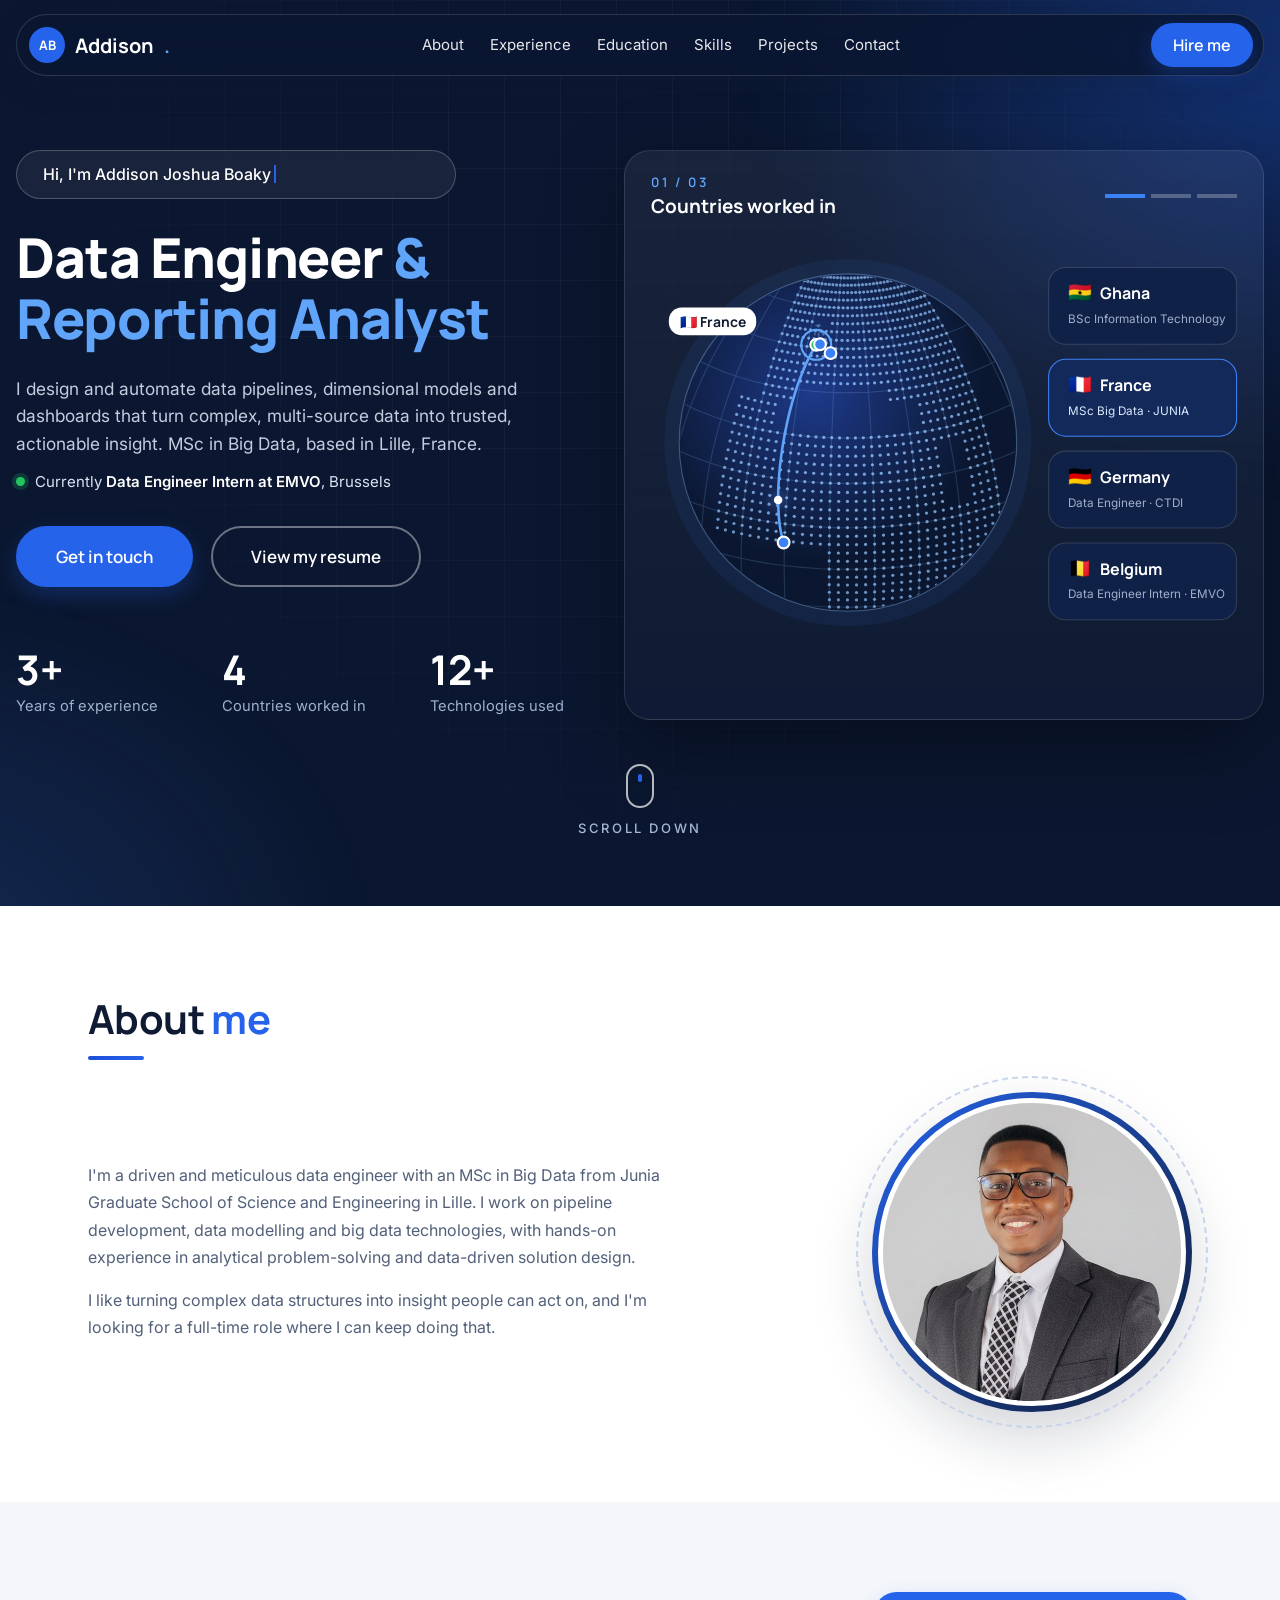
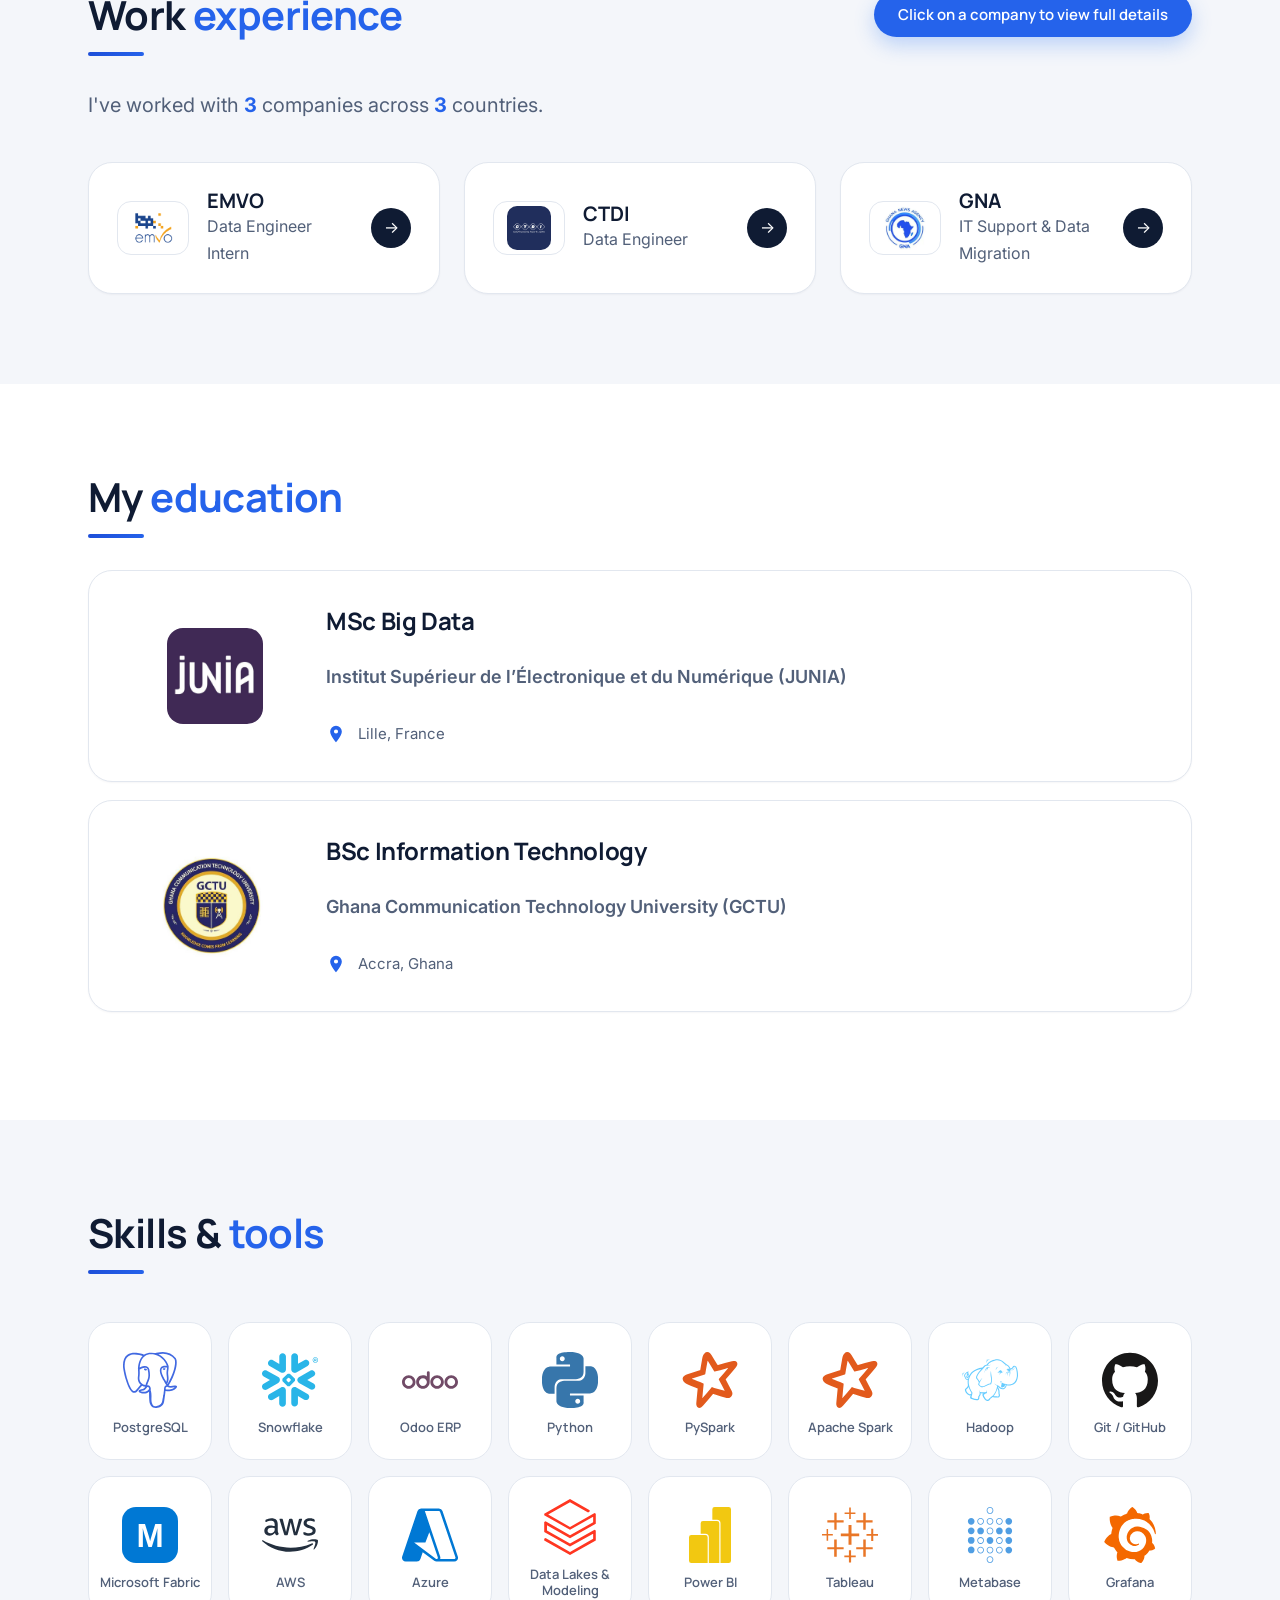
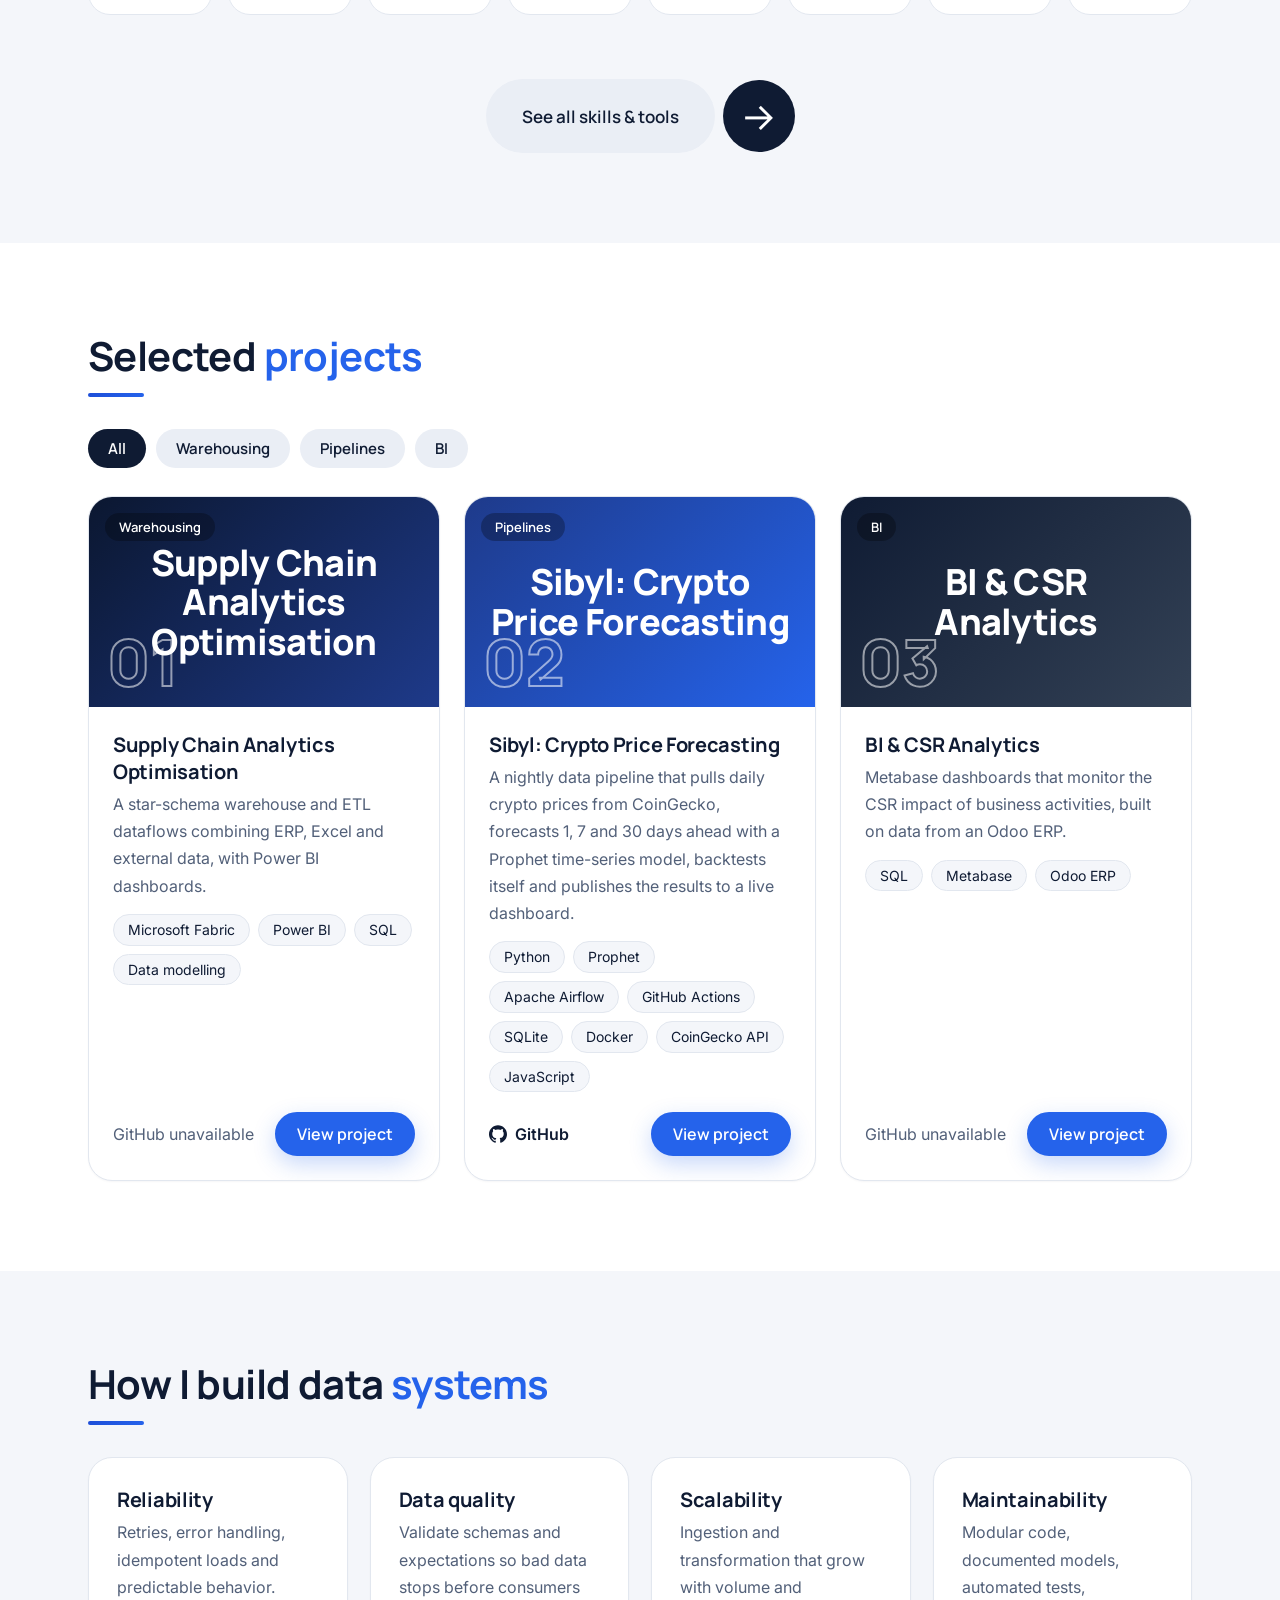
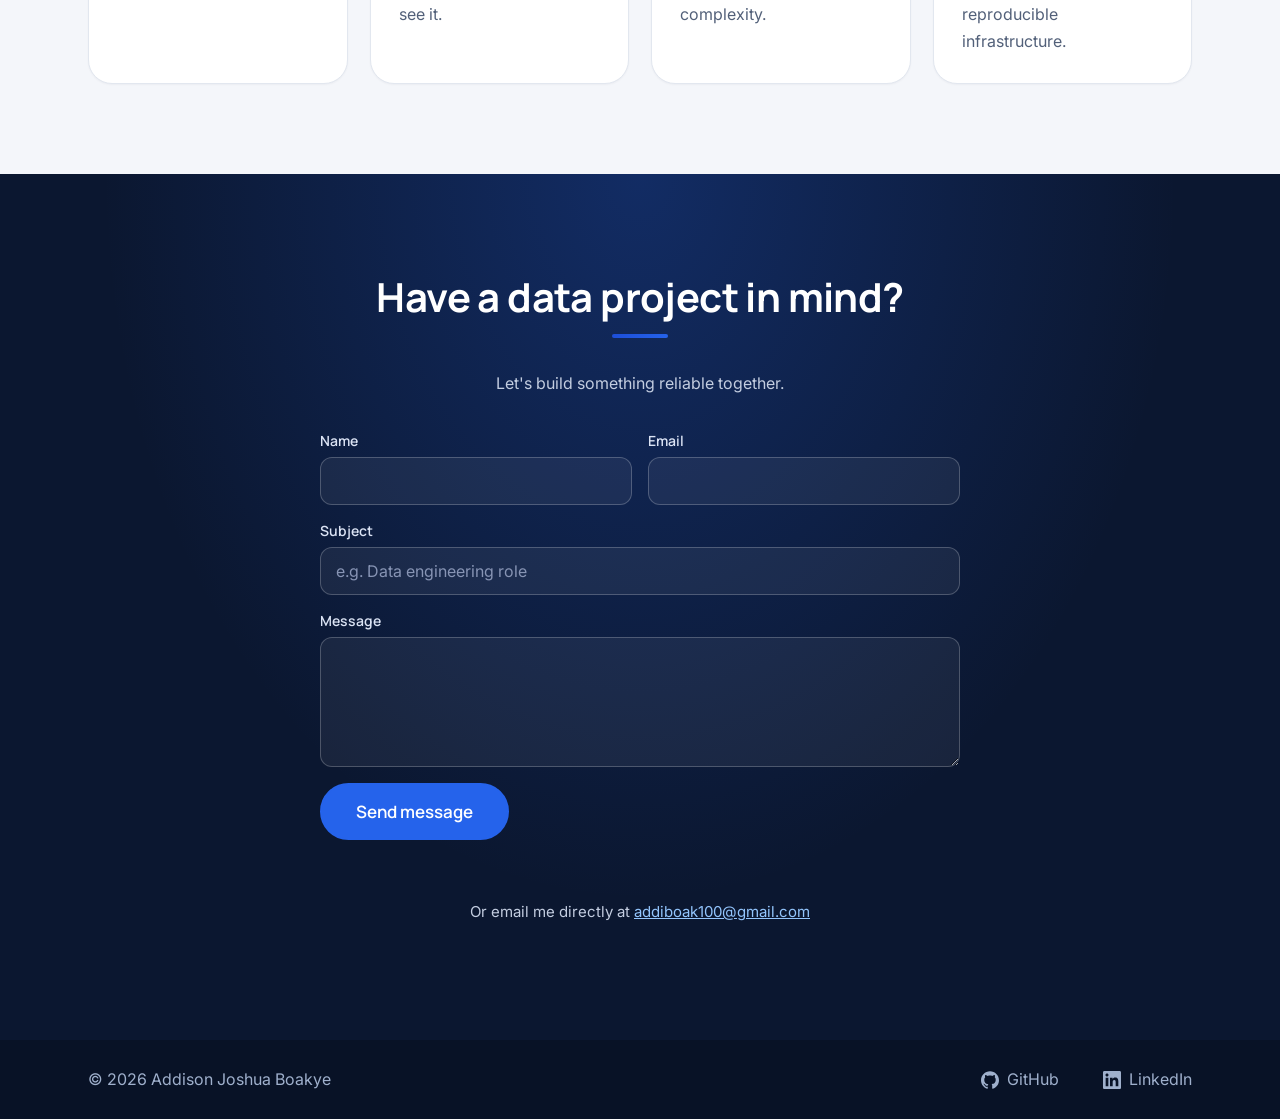
==== index.html @ c10c7cf7 "Publish portfolio site" ====
<!DOCTYPE html>
<html lang="en"><head><meta charset="utf-8">
<meta name="viewport" content="width=device-width, initial-scale=1, viewport-fit=cover">
<title>Addison Joshua Boakye – Data Engineer</title>
<meta name="description" content="Data engineer building reliable pipelines and analytics-ready platforms."><meta name="theme-color" content="#0b1730">
<meta property="og:title" content="Addison Joshua Boakye – Data Engineer"><meta property="og:description" content="Turning raw data into reliable systems.">
<link href="https://fonts.googleapis.com/css2?family=Manrope:wght@500;600;700;800&family=Inter:wght@400;500;600&display=swap" rel="stylesheet">
<style>
:root{--navy:#342f70;--deep:#0e1630;--coral:#3b82f6;--lt:#f5f4fa;--mu:#6b6791;--line:#e4e1f0;--h:'Poppins',system-ui,sans-serif;--b:'Plus Jakarta Sans',system-ui,sans-serif;box-sizing:border-box;padding-top:env(safe-area-inset-top,0px);padding-bottom:env(safe-area-inset-bottom,0px)}
html{scroll-behavior:smooth;scroll-padding-top:90px;height:100%;background:var(--navy)}*{box-sizing:border-box}
body{margin:0;background:#fff;color:var(--navy);font:400 17px/1.65 var(--b)}a{color:inherit}
:focus-visible{outline:3px solid var(--coral);outline-offset:3px}.co{color:var(--coral)}
.wrap{max-width:1160px;margin:0 auto;padding:0 28px}
nav{position:fixed;top:calc(env(safe-area-inset-top,0px) + 14px);left:50%;transform:translateX(-50%);width:min(1500px,calc(100% - 32px));z-index:20;background:rgba(10,16,34,.88);backdrop-filter:blur(10px);border:1px solid rgba(255,255,255,.22);border-radius:99px;padding:8px 10px 8px 12px;display:flex;align-items:center;justify-content:space-between;color:#fff}
.brand{display:flex;align-items:center;gap:10px;text-decoration:none;font:700 20px var(--h)}.badge{width:36px;height:36px;border-radius:50%;background:var(--coral);display:grid;place-items:center;font:700 13px var(--h)}
nav ul{display:flex;gap:26px;list-style:none;margin:0;padding:0}nav ul a{text-decoration:none;font-size:15px;opacity:.9}nav ul a:hover{opacity:1}
.btn{display:inline-block;padding:14px 26px;border-radius:99px;font:600 16px var(--h);text-decoration:none;background:var(--coral);color:#fff;border:2px solid var(--coral);margin:6px 10px 6px 0;transition:transform .2s}
.btn:hover{transform:translateY(-2px)}.btn.o{background:none;color:var(--navy);border-color:var(--navy)}.hero .btn.o{color:#fff;border-color:rgba(255,255,255,.5)}.btn.sm{padding:9px 20px;margin:0}.btn.off{opacity:.45;border-style:dashed;pointer-events:none}
.link{display:inline-flex;align-items:center;gap:10px;background:#e6e3f3;border-radius:99px;padding:0 0 0 22px;font:600 16px var(--h);text-decoration:none;margin-top:36px}.link i{width:44px;height:44px;border-radius:50%;background:var(--deep);color:#fff;display:grid;place-items:center;font-style:normal;margin-left:4px}
#menu{display:none;background:var(--coral);border:0;color:#fff;border-radius:99px;padding:9px 18px;font:600 15px var(--h)}
@media(max-width:860px){#menu{display:block}nav ul{display:none;position:absolute;top:60px;left:0;right:0;flex-direction:column;background:var(--deep);padding:20px 28px;border-radius:24px}nav ul.open{display:flex}nav>.btn{display:none}}
.hero{background:linear-gradient(160deg,#342f70 30%,#0e1630);color:#fff;padding:150px 0 70px}
.pill{display:inline-block;border:1px solid rgba(255,255,255,.3);border-radius:99px;padding:10px 26px;font-weight:500}
h1{font:800 clamp(40px,6.5vw,84px)/1.05 var(--h);letter-spacing:-.02em;margin:26px 0 22px;max-width:12em}
h2{font:700 clamp(32px,4.5vw,52px)/1.1 var(--h);letter-spacing:-.02em;margin:0 0 32px}
.lead{color:var(--mu);max-width:38em}.hero .lead{color:#c4cde6;font-size:19px}
.stats{display:flex;gap:48px;flex-wrap:wrap;margin-top:40px}.stats b{display:block;font:700 40px/1.1 var(--h)}.stats span{color:#aab6d8;font-size:15px}
.pipe{margin-top:56px;border:1px solid rgba(255,255,255,.18);background:rgba(255,255,255,.05);border-radius:24px;padding:20px;overflow-x:auto}.pipe svg{min-width:780px;width:100%;display:block}
.node{cursor:pointer;outline:none}.node rect{fill:var(--deep);stroke:rgba(255,255,255,.28);stroke-width:1.5;transition:stroke .2s}.node:hover rect,.node:focus rect,.node.sel rect{stroke:var(--coral)}
.node text{fill:#fff;font:600 15px var(--h)}.node .t{fill:#aab6d8;font:12px var(--b)}#pdesc{min-height:3.4em;margin:14px 4px 0;color:#c4cde6}
section{padding:90px 0}.lt{background:var(--lt)}.card{background:#fff;border:1px solid var(--line);border-radius:24px;padding:28px}
.cards{display:grid;grid-template-columns:repeat(auto-fit,minmax(300px,1fr));gap:22px}.card h3{font:700 22px var(--h);margin:0 0 4px}.card ul{margin:12px 0 0;padding-left:20px;color:var(--mu)}.card li{margin-bottom:6px}
.date{display:inline-block;background:#fde8e2;color:var(--coral);font:600 14px var(--h);border-radius:99px;padding:6px 16px;margin-bottom:10px}
.tl{border-left:2px solid #dcd8ee;padding-left:26px;display:grid;gap:22px}.tl .card{position:relative}.tl .card::before{content:"";position:absolute;left:-36px;top:30px;width:18px;height:18px;border-radius:50%;background:var(--coral)}
.edu-card{display:flex;align-items:center;gap:34px;min-width:0;padding:34px 48px;border-radius:24px;border:1px solid var(--line);box-shadow:none;margin-bottom:18px}.edu-logo{width:155px;height:136px;flex:none;display:grid;place-items:center;background:#fff;border:0;border-radius:20px;padding:0;overflow:hidden}.edu-logo img{display:block;width:100%;height:100%;object-fit:contain}.edu-card:nth-child(2) .edu-logo img{object-fit:cover;object-position:center}.edu-card:first-child .edu-logo img{width:96px;height:96px;margin:auto;border-radius:16px;object-fit:cover}.edu-copy{min-width:0;flex:1}.edu-copy h3{font:700 clamp(21px,2.5vw,32px)/1.3 var(--h);margin:0 0 28px;color:var(--navy)}.edu-school{font:600 clamp(17px,2vw,24px)/1.4 var(--b);color:var(--mu);margin:0 0 32px}.edu-location{display:flex;align-items:center;gap:12px;color:var(--mu);font-size:20px;margin:0}.edu-location svg{width:20px;height:22px;flex:none;fill:var(--coral)}@media(max-width:650px){.edu-card{align-items:flex-start;gap:18px;padding:22px 18px;border-radius:20px}.edu-logo{width:88px;height:88px;border-radius:14px}.edu-copy h3{font-size:18px;margin-bottom:12px}.edu-school{font-size:15px;margin-bottom:14px}.edu-location{font-size:14px;gap:7px}.edu-location svg{width:16px;height:18px}}
.sk{display:grid;grid-template-columns:repeat(auto-fit,minmax(280px,1fr));gap:30px}
.skill-logo-grid{display:grid;grid-template-columns:repeat(10,minmax(0,1fr));gap:18px;margin-top:56px}
.skill-logo{height:154px;background:#fff;border:1px solid var(--line);border-radius:22px;display:flex;align-items:center;justify-content:center;padding:28px;opacity:0;transform:translateY(18px);animation:skillReveal .65s cubic-bezier(.2,.75,.25,1) forwards;transition:transform .25s,border-color .25s,box-shadow .25s}.skill-logo:hover{transform:translateY(-6px) scale(1.025);border-color:var(--coral);box-shadow:0 12px 28px rgba(10,16,34,.10)}.skill-logo:nth-child(5n+1){animation-delay:.04s}.skill-logo:nth-child(5n+2){animation-delay:.09s}.skill-logo:nth-child(5n+3){animation-delay:.14s}.skill-logo:nth-child(5n+4){animation-delay:.19s}.skill-logo:nth-child(5n){animation-delay:.24s}@keyframes skillReveal{to{opacity:1;transform:translateY(0)}}
.skill-logo img{width:76px;height:76px;max-width:100%;max-height:100%;object-fit:contain;transition:transform .25s}.skill-logo:hover img{transform:scale(1.08)}
.skill-more{display:flex;justify-content:center;align-items:center;gap:8px;margin-top:48px}
.skill-more-label{display:flex;align-items:center;justify-content:center;min-height:74px;padding:0 36px;background:#e6e3f3;color:var(--navy);border:0;cursor:pointer;border-radius:99px;text-decoration:none;font:600 20px var(--h)}
.skill-more-arrow{display:flex;align-items:center;justify-content:center;width:72px;height:72px;background:var(--deep);color:#fff;border:0;cursor:pointer;border-radius:50%;font:400 38px/1 var(--b);text-decoration:none;transition:transform .25s}.skill-more-arrow:hover{transform:translateX(4px)}
.skill-details{display:none;margin-top:54px}.skill-details.open{display:grid}
.skills-page{padding-top:130px;min-height:70vh}
.skills-page .back{display:inline-block;margin-bottom:28px}
.skills-page-intro{max-width:48em;margin:-10px 0 36px;color:var(--mu)}
.skills-page-grid{display:grid;grid-template-columns:repeat(2,minmax(0,1fr));gap:22px}
.skills-page-card{background:#fff;border:1px solid var(--line);border-radius:24px;padding:28px}
.skills-page-card h2{font-size:24px;margin:0 0 18px}
.skills-page-card .tags{margin:0;gap:10px}
.skills-page-card .tag{padding:8px 14px;background:#faf9fd}
@media(max-width:650px){.skills-page-grid{grid-template-columns:1fr}.skills-page-card{padding:22px}}

@media(max-width:1100px){.skill-logo-grid{grid-template-columns:repeat(5,minmax(0,1fr))}}
@media(max-width:600px){.skill-logo-grid{grid-template-columns:repeat(3,minmax(0,1fr));gap:12px;margin-top:32px}.skill-logo{height:112px;padding:18px;border-radius:18px}.skill-logo img{width:58px;height:58px}.skill-more-label{min-height:56px;padding:0 20px;font-size:15px}.skill-more-arrow{width:56px;height:56px;font-size:30px}}@keyframes skillFloat{0%,100%{transform:translateY(0)}50%{transform:translateY(-4px)}}@media(prefers-reduced-motion:reduce){.skill-logo{opacity:1;animation:none;transform:none;transition:none}.skill-logo:hover,.skill-logo:hover img{transform:none}}
.sk h3{font:600 18px var(--h);margin:0 0 12px}.sk span{display:inline-block;background:#fff;border:1px solid var(--line);border-radius:14px;padding:9px 16px;margin:0 8px 8px 0;font-weight:500;transition:border-color .2s,transform .2s}.sk span:hover{border-color:var(--coral);transform:translateY(-2px)}
.filters{display:flex;gap:10px;flex-wrap:wrap;margin-bottom:28px}.filters button{background:#e6e3f3;color:var(--navy);border:0;padding:9px 20px;border-radius:99px;font:600 15px var(--h);cursor:pointer}.filters button.on{background:var(--navy);color:#fff}
.pg{display:grid;grid-template-columns:repeat(auto-fit,minmax(320px,1fr));gap:24px}.pc{border:1px solid var(--line);border-radius:24px;overflow:hidden;background:#fff;display:flex;flex-direction:column}
.cov{height:210px;padding:22px;position:relative;display:flex;align-items:center;justify-content:center;text-align:center;overflow:hidden}.cov b{font:800 clamp(26px,3vw,36px)/1.1 var(--h);letter-spacing:-.02em;transition:transform .5s}.pc:hover .cov b{transform:scale(1.06)}
.cov em{position:absolute;top:16px;left:16px;font:600 13px var(--h);background:rgba(0,0,0,.28);color:#fff;border-radius:99px;padding:5px 14px;font-style:normal}.cov u{position:absolute;left:18px;bottom:2px;font:800 64px var(--h);color:transparent;-webkit-text-stroke:2px rgba(255,255,255,.55);text-decoration:none}
.pb{padding:24px;display:flex;flex-direction:column;flex:1}.pb h3{font:700 22px var(--h);margin:0 0 6px}.pb p{color:var(--mu);margin:0 0 14px}.tags{display:flex;flex-wrap:wrap;gap:8px;margin-bottom:20px}.tag{border:1px solid var(--line);border-radius:99px;padding:3px 14px;font-size:14px}
.act{margin-top:auto;display:flex;justify-content:space-between;align-items:center}.act a{text-decoration:none;font-weight:600}
.fl{display:flex;flex-wrap:wrap;gap:6px;align-items:center}.fb{font:500 14px var(--b);border:1px solid var(--navy);border-radius:99px;padding:6px 14px;background:#fff;cursor:pointer}.fb:hover,.fb:focus{background:var(--navy);color:#fff}.fa{color:var(--mu)}
.case{padding-top:130px}.case h1{font-size:clamp(34px,5.5vw,64px)}.case h3{font:700 24px var(--h);margin:40px 0 10px}.case p,.case li{color:var(--mu);max-width:44em}.back{font:600 15px var(--h);text-decoration:none;color:var(--coral)}
.diag{border:1px solid var(--line);background:var(--lt);border-radius:24px;padding:24px}
.term{border-radius:20px;background:var(--deep);color:#e9e8f8;font:14px/1.6 ui-monospace,Menlo,monospace;overflow:hidden}.term .bar{display:flex;gap:8px;flex-wrap:wrap;padding:14px}.term button{background:none;border:1px solid rgba(255,255,255,.25);color:#aab6d8;border-radius:99px;padding:6px 16px;font:inherit;cursor:pointer}.term button.on{background:var(--coral);border-color:var(--coral);color:#fff}
.term pre{margin:0;padding:12px 22px 20px;overflow-x:auto;min-height:150px}.k{color:#f9a58d}.s{color:#8fe3d6}.c{color:#8b87bd}#tn{padding:0 22px 18px;color:#aab6d8}
.cta{background:var(--navy);color:#fff;text-align:center;padding:100px 0}.cta .btn{font-size:20px;padding:18px 40px;word-break:break-all}.cta p{color:#c4cde6}
footer{background:var(--deep);color:#c4cde6;padding:26px 0}footer .wrap{display:flex;justify-content:space-between;flex-wrap:wrap;gap:12px}footer a{margin-left:22px;text-decoration:none}
.xh{display:flex;justify-content:space-between;align-items:flex-start;gap:16px;flex-wrap:wrap}.hint{background:var(--coral);color:#fff;font:600 15px var(--h);padding:12px 24px;border-radius:99px;box-shadow:0 8px 20px rgba(59,130,246,.3)}.big{font-size:22px;margin:0 0 40px}.big b{font-weight:700}
.cards3{display:grid;grid-template-columns:repeat(auto-fit,minmax(300px,1fr));gap:24px}.xc{display:flex;align-items:center;gap:18px;background:#fff;border:1px solid var(--line);border-radius:24px;padding:26px 28px;text-decoration:none;transition:transform .2s,border-color .2s}.xc:hover{transform:translateY(-3px);border-color:var(--coral)}
.logo{width:72px;height:54px;flex:none;border:2px solid #b5555f;border-radius:14px;display:grid;place-items:center;font:800 14px var(--h);color:var(--navy)}.logo img{display:block;width:auto;height:auto;max-width:100%;max-height:100%;object-fit:contain;border-radius:10px;padding:0;min-width:0;min-height:0}.logo:has(img){border:2px solid #b5555f;border-radius:14px;background:#fff;overflow:hidden;display:flex;align-items:center;justify-content:center;padding:4px}.xt b{display:block;font:700 20px/1.2 var(--h)}.xt span{color:var(--mu);font-size:16px}.xc i{margin-left:auto;flex:none;width:40px;height:40px;border-radius:50%;background:var(--deep);color:#fff;display:grid;place-items:center;font-style:normal}
@media(prefers-reduced-motion:reduce){*{transition:none!important;scroll-behavior:auto!important}}

.skill-logo-grid{grid-template-columns:repeat(8,minmax(0,1fr));gap:16px;margin-top:48px}
.skill-logo-grid .skill-logo{position:relative;overflow:hidden;height:auto;min-height:138px;flex-direction:column;gap:12px;padding:22px 10px 16px;opacity:0;translate:0 26px;scale:.86;transform:none;animation:none;transition:transform .35s cubic-bezier(.2,.8,.2,1),border-color .3s,box-shadow .35s}
.skill-logo-grid .skill-logo::before{content:"";position:absolute;inset:0;background:radial-gradient(circle at 50% 38%,color-mix(in srgb,var(--c) 22%,transparent),transparent 68%);opacity:0;transition:opacity .35s}
.skill-logo-grid.go .skill-logo{animation:skillIn .75s cubic-bezier(.2,.8,.2,1) both;animation-delay:calc(var(--i)*60ms)}
.skill-logo-grid .skill-logo:hover,.skill-logo-grid .skill-logo:focus-visible{transform:translateY(-8px);border-color:var(--c);box-shadow:0 18px 34px color-mix(in srgb,var(--c) 26%,transparent)}
.skill-logo-grid .skill-logo:hover::before{opacity:1}
.skill-logo .ic{position:relative;display:block;width:56px;height:56px;animation:skillFloat 5s ease-in-out infinite;animation-delay:calc(var(--i)*-.45s)}
.skill-logo .ic svg{display:block;width:100%;height:100%;transition:transform .45s cubic-bezier(.3,1.7,.5,1)}
.skill-logo:hover .ic{animation-play-state:paused}.skill-logo:hover .ic svg{transform:scale(1.18) rotate(-8deg)}
.skill-logo .nm{position:relative;font:600 13px/1.2 var(--h);color:var(--mu);text-align:center;transition:color .3s}.skill-logo:hover .nm{color:var(--navy)}
@keyframes skillIn{to{opacity:1;translate:0 0;scale:1}}
@keyframes skillFloat{0%,100%{transform:translateY(0)}50%{transform:translateY(-6px)}}
@media(max-width:1100px){.skill-logo-grid{grid-template-columns:repeat(4,minmax(0,1fr))}}
@media(max-width:600px){.skill-logo-grid{gap:10px}.skill-logo-grid .skill-logo{min-height:100px;padding:14px 4px 10px;gap:8px;border-radius:16px}.skill-logo .ic{width:36px;height:36px}.skill-logo .nm{font-size:10px}}
@media(prefers-reduced-motion:reduce){.skill-logo-grid .skill-logo{opacity:1;translate:none;scale:none;animation:none!important}.skill-logo .ic{animation:none}.skill-logo-grid .skill-logo:hover,.skill-logo:hover .ic svg{transform:none}}

.hgrid{display:grid;grid-template-columns:1.05fr 1fr;gap:40px;align-items:start}
.hr{max-width:540px;width:100%;margin-left:auto}.hrh{text-align:right}.hn{display:block;color:var(--coral);font:600 15px var(--h);letter-spacing:.2em}.hrh b{display:block;font:700 22px var(--h);margin:4px 0 6px}
.hbars button{width:46px;height:14px;padding:5px 0;margin-left:6px;border:0;background:rgba(255,255,255,.3);background-clip:content-box;cursor:pointer;border-radius:4px;transition:background .3s}.hbars button.on{background-color:var(--coral)}
.hstage{position:relative;height:480px;margin-top:6px}.hs{position:absolute;inset:0;display:grid;place-items:center;opacity:0;visibility:hidden;transform:translateY(12px);transition:opacity .6s,visibility .6s,transform .6s}.hs.on{opacity:1;visibility:visible;transform:none}.hs>svg{width:100%;height:100%}
.gw{position:relative;width:min(100%,440px);aspect-ratio:1}.gw canvas{width:100%;height:100%;display:block}
.gl{position:absolute;transform:translate(-50%,-50%);background:rgba(37,33,90,.92);border:1px solid rgba(255,255,255,.22);border-radius:99px;padding:4px 14px 4px 10px;font:600 14px var(--h);white-space:nowrap;pointer-events:none;transition:opacity .3s}
.ed{stroke:rgba(255,255,255,.3);stroke-width:1.5;stroke-dasharray:4 6;animation:edf 2.4s linear infinite}@keyframes edf{to{stroke-dashoffset:-20}}
.ndf{animation:ndf 6s ease-in-out infinite}@keyframes ndf{50%{transform:translateY(-8px)}}
.hs.on .ly{animation:lyIn .8s cubic-bezier(.2,.8,.2,1) both;animation-delay:calc(var(--k)*.14s)}@keyframes lyIn{from{opacity:0;transform:translateY(-34px)}}
@media(max-width:900px){.hgrid{grid-template-columns:1fr}.hr{margin:20px auto 0}.hstage{height:380px}}
@media(prefers-reduced-motion:reduce){.hs{transition:none;transform:none}.ndf,.ed,.hs.on .ly{animation:none!important}}

.ed{stroke:rgba(255,255,255,.38);stroke-width:1.2;stroke-dasharray:none;animation:none}
.ndf{animation:ndf 7s ease-in-out infinite;filter:drop-shadow(0 6px 8px rgba(10,8,40,.35))}@keyframes ndf{50%{transform:translateY(-6px)}}
.sd{display:flex;flex-direction:column;align-items:center;gap:12px;margin:44px auto 0;width:max-content;text-decoration:none;color:#aab6d8}
.sd small{font:500 13px var(--b);letter-spacing:.2em;text-transform:uppercase}.mouse{position:relative;width:28px;height:44px;border:2px solid rgba(255,255,255,.7);border-radius:99px}
.mouse::after{content:"";position:absolute;left:50%;top:8px;width:4px;height:8px;margin-left:-2px;border-radius:4px;background:var(--coral);animation:wheel 1.8s ease-in-out infinite}@keyframes wheel{0%{opacity:0;transform:translateY(0)}30%{opacity:1}100%{opacity:0;transform:translateY(14px)}}
@media(prefers-reduced-motion:reduce){.ndf,.mouse::after{animation:none}}

.sr{position:absolute;width:1px;height:1px;overflow:hidden;clip:rect(0 0 0 0);white-space:nowrap}
.hero .wrap{max-width:none;padding:0 clamp(20px,3.5vw,56px)}
.hero h1{font-size:clamp(30px,4.2vw,56px);line-height:1.08;max-width:11em}
.pill{min-width:min(100%,440px);white-space:nowrap}.cur{display:inline-block;width:2px;height:1.1em;margin-left:3px;vertical-align:-.15em;background:var(--coral);animation:blink 1s steps(1) infinite}@keyframes blink{50%{opacity:0}}
.hgrid{grid-template-columns:minmax(0,.85fr) minmax(0,1.3fr);gap:16px;align-items:center}.hl{max-width:620px}
.hr{max-width:800px}.hstage{height:min(640px,56vw)}.gw{width:min(100%,540px)}
@media(max-width:900px){.hgrid{grid-template-columns:1fr}.hr{margin:20px auto 0}.hstage{height:400px}.pill{white-space:normal}}
@media(prefers-reduced-motion:reduce){.cur{animation:none}}

/* ---- v3: nav-aligned hero, animated pipeline, journey map ---- */
.hero .wrap{max-width:none;width:min(1500px,calc(100% - 32px));margin:0 auto;padding:0}
.pill{margin-left:0}
.node .live{fill:#6b6791}.node.sel .live{fill:var(--coral);animation:liveP 1.2s ease-in-out infinite}@keyframes liveP{50%{opacity:.25}}
.node.sel rect{filter:drop-shadow(0 0 10px rgba(59,130,246,.55));animation:nodeP 2.4s ease-in-out infinite}@keyframes nodeP{50%{stroke-width:3.2}}
#pv path{animation:dashM .9s linear infinite}@keyframes dashM{to{stroke-dashoffset:-8}}
.trk{stroke:rgba(255,255,255,.14);stroke-width:2;stroke-linecap:round}.fill{stroke:var(--coral);stroke-width:2.5;stroke-linecap:round}.hd{fill:var(--coral);filter:drop-shadow(0 0 6px var(--coral))}
.rt{stroke-dasharray:1;stroke-dashoffset:1}.hs.on .rt{animation:rtd 4.6s ease-out forwards}@keyframes rtd{to{stroke-dashoffset:0}}
.cn{opacity:0}.hs.on .cn{animation:cnI .6s cubic-bezier(.2,.8,.2,1) forwards;animation-delay:var(--d)}@keyframes cnI{from{opacity:0;transform:translateY(10px)}to{opacity:1;transform:none}}
.pr{fill:none;stroke:#3b82f6;stroke-width:2;transform-box:fill-box;transform-origin:center;animation:prP 2.4s ease-out infinite}@keyframes prP{from{transform:scale(1);opacity:.8}to{transform:scale(3.2);opacity:0}}
@media(prefers-reduced-motion:reduce){#pv path,.pr,.node.sel rect,.node.sel .live{animation:none}.rt{stroke-dashoffset:0;animation:none!important}.cn{opacity:1;animation:none!important}.trav{display:none}}

/* ---- v4: hero look, orbit + layer-flow animations ---- */
.hgrid{grid-template-columns:minmax(0,.95fr) minmax(0,1.05fr)}.hl{max-width:720px}
.hero h1{font-size:clamp(38px,4.7vw,70px);line-height:1.1;max-width:10.5em;margin:28px 0 26px}
.hero .lead{font-size:clamp(18px,1.5vw,22px);line-height:1.6;max-width:30em}
.hero .btn{padding:19px 44px;font-size:18px;margin:10px 18px 6px 0}.hero .btn.o{border-width:2px}
.hero .stats{gap:clamp(40px,5vw,84px);margin-top:54px}.hero .stats b{font-size:clamp(34px,3.4vw,52px)}.hero .stats span{font-size:clamp(15px,1.3vw,19px)}
.orb{transform-origin:260px 260px;animation:spin linear infinite}.cr{transform-box:fill-box;transform-origin:center;animation:spin linear infinite}@keyframes spin{to{transform:rotate(360deg)}}
.orbs:hover .orb,.orbs:hover .cr{animation-play-state:paused}
.lc{fill:#0e1630;stroke:rgba(255,255,255,.25);stroke-width:1.5;animation:lit 5.5s linear infinite}@keyframes lit{0%,8%{stroke:#3b82f6;fill:#13213f;stroke-width:3}28%,100%{stroke:rgba(255,255,255,.25);fill:#0e1630;stroke-width:1.5}}
.pk{filter:drop-shadow(0 0 8px #3b82f6);animation:pk 5.5s linear infinite}@keyframes pk{0%{transform:translateY(0);opacity:0}4%{opacity:1}86%{opacity:1}92%,100%{transform:translateY(-400px);opacity:0}}
.xbar{transform-box:fill-box;transform-origin:bottom;animation:xbar 1.6s ease-in-out infinite alternate}@keyframes xbar{from{transform:scaleY(.3)}to{transform:scaleY(1)}}
.st{animation:st 1.8s ease-in-out infinite}@keyframes st{0%,100%{opacity:.25}50%{opacity:1}}
.xpg{transform-box:fill-box;transform-origin:left;animation:xpg 2.6s ease-in-out infinite}@keyframes xpg{0%{transform:scaleX(0)}80%,100%{transform:scaleX(1)}}
.dt{animation:dt 1.8s linear infinite}@keyframes dt{0%{transform:translateX(0);opacity:0}20%{opacity:1}100%{transform:translateX(62px);opacity:0}}
@media(prefers-reduced-motion:reduce){.orb,.cr,.lc,.pk,.xbar,.st,.xpg,.dt{animation:none!important}}

/* ---- v5: about photo, resume page ---- */
.about-grid{display:grid;grid-template-columns:minmax(0,1fr) auto;gap:clamp(32px,6vw,90px);align-items:center}
.photo{display:grid;place-items:center;width:min(320px,70vw);aspect-ratio:1;border-radius:50%;background:var(--lt);border:3px dashed #3a4a6e;color:var(--mu);cursor:pointer;overflow:hidden;margin-inline:auto;transition:border-color .2s,background .2s}.photo:hover{border-color:var(--coral);background:#fff}
.photo #phw{display:grid;place-items:center;gap:8px;text-align:center;width:100%;height:100%}.photo small{font:600 14px var(--h)}.photo img{width:100%;height:100%;object-fit:cover;display:block}.photo.has{border:4px solid var(--coral)}
@media(max-width:800px){.about-grid{grid-template-columns:1fr}.photo{order:-1}}
html:has(.resume-pg){background:var(--lt)}.resume-pg{background:var(--lt);padding:120px 0 70px;min-height:100vh}
.rbar{display:flex;justify-content:space-between;align-items:center;max-width:900px;margin:0 auto 20px}.rback{font:600 16px var(--h);text-decoration:none;color:var(--navy)}
.cv{max-width:900px;margin:0 auto;background:#fff;border:1px solid var(--line);border-radius:24px;padding:clamp(24px,5vw,56px)}
.cv h1{font:800 clamp(30px,4vw,44px)/1.1 var(--h);color:var(--navy);margin:0;max-width:none}.rt2{font:600 18px var(--h);color:var(--coral);margin:6px 0 10px}.rc{display:flex;flex-wrap:wrap;gap:6px 20px;color:var(--mu);font-size:15px;margin:0 0 6px}
.cv h2{font:700 15px var(--h);letter-spacing:.14em;text-transform:uppercase;color:var(--navy);margin:30px 0 14px;padding-bottom:8px;border-bottom:2px solid var(--line)}
.cv p{margin:0 0 10px;color:#4a4675;font-size:16px}.ri{margin-bottom:20px}.rh{display:flex;justify-content:space-between;gap:16px;flex-wrap:wrap;font:600 17px var(--h)}.rh span{color:var(--coral);font-size:15px;white-space:nowrap}.ri em{color:var(--mu);font-size:15px}.ri ul{margin:8px 0 10px;padding-left:20px;color:#4a4675;font-size:16px}.cv .tags{display:flex;flex-wrap:wrap;gap:8px}
@media print{nav,footer,.rbar,.sd{display:none!important}html,body,.resume-pg{background:#fff!important}.resume-pg{padding:0}.cv{border:0;padding:0;max-width:none}}

/* ---- v6: professional type scale + social icons ---- */
body{font:400 16px/1.7 var(--b)}
h2{font:700 clamp(28px,3.2vw,40px)/1.15 var(--h)}
.lead{font-size:clamp(16px,1.25vw,18px)}
.case h1{font-size:clamp(30px,4vw,48px)}
.hero h1{font-size:clamp(36px,4.3vw,62px)}
.hero .lead{font-size:clamp(17px,1.35vw,20px)}
.hero .btn{font-size:17px;padding:17px 38px}
.hero .stats b{font-size:clamp(32px,3.2vw,46px)}.hero .stats span{font-size:clamp(14px,1.15vw,17px)}
.card h3,.pb h3{font-size:20px}.case h3{font-size:22px}.big{font-size:20px}.cta .btn{font-size:17px}
.edu-copy h3{font-size:clamp(19px,2vw,24px)}.edu-school{font-size:clamp(16px,1.6vw,18px)}.edu-location{font-size:15px}
.skill-more-label{font-size:17px}.skills-page-card h2{font-size:21px}.hrh b{font-size:18px}
.sl{display:inline-flex;align-items:center;gap:8px}.sl svg{width:18px;height:18px;fill:currentColor;flex:none}
.soc{display:flex;flex-wrap:wrap;gap:14px;justify-content:center;margin-top:22px}.cta .soc .btn{font-size:16px;padding:13px 26px}
#fl{display:flex;gap:22px}

/* ---- v7: Midnight + Aurora redesign ---- */
:root{--navy:#e8edf8;--deep:#0e1630;--lt:#0a1124;--mu:#97a3c4;--line:rgba(148,163,184,.2);--a1:#3b82f6;--a2:#60a5fa;--a3:#6366f1;--grad:linear-gradient(135deg,#3b82f6,#60a5fa 55%,#6366f1)}
html{background:#070b18}body{background:#070b18;color:var(--navy)}::selection{background:rgba(59,130,246,.35)}
#sp{position:fixed;top:0;left:0;height:3px;width:100%;transform-origin:left;transform:scaleX(0);background:var(--grad);z-index:60}
nav{background:rgba(10,16,34,.72);backdrop-filter:blur(16px) saturate(1.4);border-color:rgba(148,163,184,.22);box-shadow:0 10px 40px rgba(0,0,0,.35)}
.badge{background:var(--grad);color:#04121a}.btn,#menu,.hint{color:#04121a}
.btn{background:var(--grad);border-color:transparent;box-shadow:0 10px 30px rgba(59,130,246,.22);transition:transform .2s,box-shadow .2s}.btn:hover{box-shadow:0 14px 40px rgba(59,130,246,.4)}
.btn.o,.hero .btn.o{background:rgba(255,255,255,.04);color:var(--navy);border:2px solid rgba(148,163,184,.4);box-shadow:none}.btn.o:hover{border-color:var(--a1);color:var(--a1)}
.link,.skill-more-label,.filters button{background:rgba(255,255,255,.07);color:var(--navy)}.filters button.on{background:var(--grad);color:#04121a}
.co{background:linear-gradient(90deg,#3b82f6,#60a5fa,#93c5fd,#3b82f6);background-size:250% 100%;-webkit-background-clip:text;background-clip:text;color:transparent;animation:shine 7s linear infinite}@keyframes shine{to{background-position:250% 0}}
.hero{background:#070b18;position:relative;overflow:hidden;isolation:isolate}
.hero::before{content:"";position:absolute;inset:-20%;z-index:-2;background:radial-gradient(40% 40% at 18% 25%,rgba(59,130,246,.3),transparent 70%),radial-gradient(35% 40% at 82% 18%,rgba(99,102,241,.34),transparent 70%),radial-gradient(40% 45% at 65% 88%,rgba(56,189,248,.24),transparent 70%);filter:blur(28px);animation:aur 18s ease-in-out infinite alternate}@keyframes aur{to{transform:translate3d(4%,3%,0) rotate(6deg) scale(1.1)}}
.hero::after{content:"";position:absolute;inset:0;z-index:-1;background-image:linear-gradient(rgba(255,255,255,.05) 1px,transparent 1px),linear-gradient(90deg,rgba(255,255,255,.05) 1px,transparent 1px);background-size:56px 56px;-webkit-mask-image:radial-gradient(ellipse at 50% 30%,#000 25%,transparent 75%);mask-image:radial-gradient(ellipse at 50% 30%,#000 25%,transparent 75%)}
.pill{background:rgba(255,255,255,.05);backdrop-filter:blur(8px);border-color:rgba(59,130,246,.4)}
.marq{overflow:hidden;border-block:1px solid var(--line);background:#080d1d;padding:22px 0;-webkit-mask-image:linear-gradient(90deg,transparent,#000 10%,#000 90%,transparent);mask-image:linear-gradient(90deg,transparent,#000 10%,#000 90%,transparent)}
.mt{display:flex;gap:48px;width:max-content;animation:mq 40s linear infinite}.marq:hover .mt{animation-play-state:paused}@keyframes mq{to{transform:translateX(-50%)}}
.mt span{font:600 17px var(--h);letter-spacing:.08em;text-transform:uppercase;color:var(--mu);white-space:nowrap}.mt span::before{content:"◆";color:var(--a1);font-size:10px;margin-right:48px}
.lt{background:var(--lt)}section h2::after{content:"";display:block;width:56px;height:4px;border-radius:4px;margin-top:14px;background:var(--grad)}.cta h2::after{margin-inline:auto}.skills-page-card h2::after,.cv h2::after{display:none}
.card,.pc,.xc,.skills-page-card,.fb{background:radial-gradient(380px circle at var(--mx,-300px) var(--my,-300px),rgba(59,130,246,.13),transparent 60%),rgba(255,255,255,.04);border-color:var(--line)}
.pc,.card,.xc{backdrop-filter:blur(6px)}.sk span,.tag,.skills-page-card .tag{background:rgba(255,255,255,.05);border-color:var(--line)}
.skill-logo{background:radial-gradient(260px circle at var(--mx,-300px) var(--my,-300px),rgba(59,130,246,.22),transparent 60%),#eef2ff;color:#0b1020;border-color:transparent}
.pc{transition:transform .35s cubic-bezier(.2,.8,.2,1),border-color .3s,box-shadow .35s}.pc:hover{transform:translateY(-6px);border-color:rgba(59,130,246,.55);box-shadow:0 24px 60px rgba(0,0,0,.5),0 0 40px rgba(59,130,246,.12)}
.cov{text-decoration:none}.cov::after{content:"";position:absolute;inset:0;background:linear-gradient(115deg,transparent 35%,rgba(255,255,255,.2) 50%,transparent 65%);transform:translateX(-100%);transition:transform .9s}.pc:hover .cov::after{transform:translateX(100%)}
.fb{color:var(--navy);border-color:rgba(148,163,184,.4)}.fb:hover,.fb:focus{background:var(--a1);color:#04121a;border-color:var(--a1)}
.date{background:rgba(59,130,246,.12);color:var(--a1)}.tl{border-left-color:rgba(148,163,184,.3)}.tl .card::before{box-shadow:0 0 0 5px rgba(59,130,246,.2)}
.photo{background:rgba(255,255,255,.04)}.photo:hover{background:rgba(59,130,246,.08)}.photo.has{border-color:var(--a1);box-shadow:0 0 40px rgba(59,130,246,.25)}
.cta{background:radial-gradient(60% 120% at 50% 0%,rgba(59,130,246,.2),transparent 70%),#0a1124;border-top:1px solid var(--line)}
footer{background:#050813;border-top:1px solid var(--line)}
.rv{opacity:0;transform:translateY(14px);transition:opacity .7s ease,transform .7s ease}.rv.in{opacity:1;transform:none}.xc.rv.in:hover{transform:translateY(-3px)}
.cv{--navy:#161a36;--mu:#5b6384;--line:#e3e6f0;background:#fff;color:#161a36}.cv .rt2,.cv .rh span{color:#0d9488}.cv .tag{background:#f4f6fb;border-color:#e3e6f0;color:#161a36}
@media(prefers-reduced-motion:reduce){.rv{opacity:1;transform:none}.hero::before,.mt,.co{animation:none}}

/* ---- v8: Professional navy + blue (recruiter-friendly) ---- */
:root{--h:'Manrope',system-ui,sans-serif;--b:'Inter',system-ui,sans-serif;--navy:#0f1b33;--ink:#0f1b33;--deep:#0b1730;--lt:#f4f6fa;--mu:#526079;--line:#e2e7ef;--coral:#2563eb;--a1:#2563eb;--a2:#1d4ed8;--a3:#0f1b33;--grad:linear-gradient(135deg,#1d4ed8,#2563eb)}
html{background:#0b1730}body{background:#fff;color:var(--ink)}::selection{background:rgba(37,99,235,.18)}
h1,h2,h3{letter-spacing:-.015em}
.co{background:none;-webkit-background-clip:border-box;background-clip:border-box;color:var(--a1);animation:none}
.hero .co,nav .co,.cta .co{color:#60a5fa}
nav{background:rgba(11,23,48,.86);border-color:rgba(255,255,255,.14);box-shadow:0 10px 30px rgba(11,23,48,.25)}
.badge{background:#2563eb;color:#fff}
.btn{background:#2563eb;border-color:#2563eb;color:#fff;box-shadow:0 8px 22px rgba(37,99,235,.25)}.btn:hover{background:#1d4ed8;border-color:#1d4ed8;box-shadow:0 12px 28px rgba(37,99,235,.32)}
#menu,.hint{background:#2563eb;color:#fff}
.btn.o{background:#fff;color:var(--ink);border:2px solid #cbd5e1;box-shadow:none}.btn.o:hover{border-color:#2563eb;color:#2563eb;background:#fff}
.hero .btn.o,.cta .btn.o{background:transparent;color:#fff;border-color:rgba(255,255,255,.4)}.hero .btn.o:hover,.cta .btn.o:hover{border-color:#fff;color:#fff;background:rgba(255,255,255,.06)}
/* hero */
.hero{background:#0b1730;color:#fff}
.hero::before{background:radial-gradient(40% 45% at 85% 20%,rgba(37,99,235,.35),transparent 70%),radial-gradient(35% 40% at 10% 90%,rgba(59,130,246,.18),transparent 70%);filter:blur(30px);animation:none}
.hero::after{background-image:linear-gradient(rgba(255,255,255,.035) 1px,transparent 1px),linear-gradient(90deg,rgba(255,255,255,.035) 1px,transparent 1px)}
.pill{background:rgba(255,255,255,.06);border-color:rgba(255,255,255,.22)}
.hero h1{color:#fff}.hero .lead{color:#c3cde0}.hero .stats span{color:#9fb0cc}
.now{display:flex;align-items:center;gap:10px;color:#dbe4f3;font-size:15px;margin:-6px 0 22px}.now b{color:#fff;font-weight:600}
.dot{width:9px;height:9px;border-radius:50%;background:#22c55e;box-shadow:0 0 0 4px rgba(34,197,94,.2);flex:none}
.hgrid{grid-template-columns:minmax(0,.95fr) minmax(0,1.05fr);gap:24px}
.pf{position:relative;margin:0 0 0 auto;width:100%;max-width:430px}
.pf-img{border-radius:28px;overflow:hidden;aspect-ratio:4/5;background:linear-gradient(160deg,#dfe6f1,#c7d2e3);border:1px solid rgba(255,255,255,.18);box-shadow:0 30px 70px rgba(0,0,0,.45)}
.pf-img img{width:100%;height:100%;object-fit:cover;object-position:center top;display:block}
.pf figcaption{position:absolute;left:18px;right:18px;bottom:18px;background:rgba(255,255,255,.96);color:var(--ink);border-radius:18px;padding:14px 18px;box-shadow:0 12px 30px rgba(11,23,48,.25)}
.pf figcaption b{display:block;font:700 18px var(--h)}.pf figcaption small{color:var(--mu);font-size:14px}
.pf-st{display:inline-flex;align-items:center;gap:8px;font:600 12px var(--b);color:#15803d;background:#ecfdf3;border-radius:99px;padding:4px 12px 4px 10px;margin-bottom:6px}
.pf-chip{position:absolute;background:#fff;color:var(--ink);font:600 13px var(--b);border-radius:99px;padding:8px 14px;box-shadow:0 10px 24px rgba(0,0,0,.3);white-space:nowrap}
.pf-chip.c1{top:26px;left:-26px}.pf-chip.c2{top:auto;bottom:128px;right:16px;background:#2563eb;color:#fff}
@media(max-width:900px){.hgrid{grid-template-columns:1fr;gap:10px}.pf{margin:30px auto 0;max-width:360px}.pf-chip.c1{left:-8px}}
/* light sections */
.marq{background:#f4f6fa;border-color:var(--line)}.mt span{color:#64748b}.mt span::before{color:#2563eb}
.lt{background:var(--lt)}
.card,.pc,.xc,.skills-page-card{background:#fff;border-color:var(--line);box-shadow:0 1px 2px rgba(15,27,51,.04);backdrop-filter:none}
.fb{background:#fff;color:var(--ink);border-color:#cbd5e1}.fb:hover,.fb:focus{background:#2563eb;color:#fff;border-color:#2563eb}
.xc:hover,.pc:hover{border-color:#93c5fd;box-shadow:0 18px 40px rgba(15,27,51,.10),0 0 0 1px rgba(37,99,235,.08)}
.xc i,.link i,.skill-more-arrow{background:#0f1b33}
.logo,.logo:has(img){border:1px solid var(--line);border-radius:14px}
.link,.skill-more-label,.filters button{background:#eaeef5;color:var(--ink)}.filters button.on{background:#0f1b33;color:#fff}
.skill-logo{background:#fff;color:var(--ink);border:1px solid var(--line)}
.sk span,.tag,.skills-page-card .tag{background:#f4f6fa;border-color:var(--line);color:var(--ink)}
.date{background:#eff4ff;color:#1d4ed8}
.edu-card{background:#fff}
.case h1,.skills-page h1{color:var(--ink)!important}
.case p,.case li{color:var(--mu)}
.cta{background:radial-gradient(60% 120% at 50% 0%,rgba(37,99,235,.28),transparent 70%),#0b1730;color:#fff;border:0}.cta h2{color:#fff}.cta p{color:#c3cde0}
footer{background:#081226;color:#9fb0cc;border:0}
#sp{background:#2563eb}
/* about: animated data panel in a dark card */
.about-grid{grid-template-columns:minmax(0,1fr) auto;align-items:center}
.avatar{position:relative;width:min(320px,70vw);aspect-ratio:1;border-radius:50%;padding:6px;background:linear-gradient(135deg,#2563eb,#0f1b33);box-shadow:0 26px 60px rgba(15,27,51,.18);margin-inline:auto}.avatar::before{content:"";position:absolute;inset:-16px;border-radius:50%;border:2px dashed #c7d4ea}.avatar img{width:100%;height:100%;border-radius:50%;object-fit:cover;object-position:50% 20%;display:block;border:5px solid #fff;background:#e5e9f0}
@media(max-width:800px){.avatar{order:-1;margin-bottom:10px}}
.about-viz{background:#0b1730;border-radius:28px;padding:26px 26px 10px;color:#fff;box-shadow:0 24px 60px rgba(11,23,48,.18)}
.about-viz .hr{max-width:none;margin:0}.about-viz .hstage{height:420px}.about-viz .hrh b{color:#fff}
@media(max-width:800px){.about-grid{grid-template-columns:1fr}.about-viz .hstage{height:340px}}
.skill-logo-grid .skill-more{grid-column:1/-1}.cards{grid-template-columns:repeat(auto-fit,minmax(240px,1fr))}
.cv{--navy:#0f1b33}.cv .rt2,.cv .rh span{color:#1d4ed8}

/* ---- v9: live pipeline hero ---- */
.hp{max-width:640px;margin-left:auto;background:linear-gradient(180deg,rgba(255,255,255,.06),rgba(255,255,255,.02));border:1px solid rgba(255,255,255,.12);border-radius:26px;padding:20px 20px 16px;box-shadow:0 30px 80px rgba(0,0,0,.35);backdrop-filter:blur(6px)}
.hp-head{display:flex;justify-content:space-between;align-items:center;gap:10px;flex-wrap:wrap;margin:2px 4px 6px}
.hp-live{display:inline-flex;align-items:center;gap:9px;font:600 14px var(--h);color:#fff}.hp-sub{font-size:13px;color:#9fb0cc}
.hp-svg{width:100%;height:auto;display:block;overflow:visible}
.hp .pl{fill:none;stroke:rgba(147,197,253,.22);stroke-width:2;stroke-dasharray:4 6;animation:dashM 1.2s linear infinite}
.ps rect{fill:#0f2147;stroke:rgba(255,255,255,.14);transition:stroke .3s,fill .3s}.ps.on rect{stroke:#60a5fa;fill:#13295a}
.psd{fill:#3b82f6}.ps.on .psd{fill:#93c5fd}
.pt1{fill:#fff;font:600 13px var(--h)}.pt2{fill:#9fb0cc;font:11px var(--b)}
.hr1{fill:none;stroke:rgba(96,165,250,.25);stroke-dasharray:3 7;transform-origin:288px 230px;animation:spin 18s linear infinite}
.hr2{fill:rgba(37,99,235,.12);stroke:rgba(96,165,250,.35)}
#hubc{transform-origin:288px 230px;filter:drop-shadow(0 0 18px rgba(59,130,246,.55))}#hubc.pulse{animation:hubP .45s ease-out}
@keyframes hubP{40%{transform:scale(1.08)}}
.ht1{fill:#fff;font:700 14px var(--h)}.ht2{fill:#dbeafe;font:10px var(--b)}
.stg rect{fill:#0f2147;stroke:rgba(255,255,255,.14);transition:all .35s}.stg text{fill:#9fb0cc;font:600 11px var(--b);transition:fill .35s}
.stg.on rect{fill:#2563eb;stroke:#2563eb}.stg.on text{fill:#fff}
.pkc{fill:#93c5fd;filter:drop-shadow(0 0 6px #60a5fa)}
.dc{fill:#0f2147;stroke:rgba(255,255,255,.14)}.dt{fill:#fff;font:700 14px var(--h)}.dl{fill:#9fb0cc;font:11px var(--b)}
.dn{fill:#fff;font:800 22px var(--h);font-variant-numeric:tabular-nums}.dv{fill:#fff;font:600 12px var(--b)}.dv.ok{fill:#4ade80}
.dln{fill:none;stroke:#60a5fa;stroke-width:2.2;stroke-linejoin:round}.db{fill:#3b82f6}.db:nth-of-type(odd){fill:#60a5fa}
.hp-log{margin-top:6px;background:#081226;border:1px solid rgba(255,255,255,.08);border-radius:12px;padding:10px 14px;font:13px/1.4 ui-monospace,Menlo,monospace;color:#c3cde0;white-space:nowrap;overflow:hidden;text-overflow:ellipsis}
.hp-pr{color:#4ade80}
@media(max-width:900px){.hp{margin:24px auto 0}}
@media(max-width:520px){.hp{padding:14px 10px 12px;border-radius:20px}.hp-sub{display:none}.hp-log{font-size:11px}}
@media(prefers-reduced-motion:reduce){.hp .pl,.hr1{animation:none}}

/* ---- v10: three-slide hero ---- */
.hp-head{margin:2px 6px 10px}.hp-tw{display:flex;flex-direction:column;gap:2px}
.hp-num{color:#60a5fa;font:600 13px var(--h);letter-spacing:.2em}.hp-ti{color:#fff;font:700 19px var(--h)}
.hp-bars{display:flex;gap:6px}.hp-bars button{width:40px;height:14px;padding:5px 0;border:0;background:rgba(255,255,255,.25);background-clip:content-box;border-radius:4px;cursor:pointer;transition:background-color .3s}.hp-bars button.on{background-color:#3b82f6}
.hp-stage{display:grid}.hs2{grid-area:1/1;opacity:0;visibility:hidden;transform:translateY(10px);transition:opacity .6s,transform .6s,visibility .6s}.hs2.on{opacity:1;visibility:visible;transform:none}
.ggr{fill:none;stroke:rgba(147,197,253,.18);stroke-width:1}.gld{fill:#93c5fd}
.gar{fill:none;stroke:rgba(147,197,253,.35);stroke-width:1.6;stroke-dasharray:4 5}.gar.on{stroke:#60a5fa;stroke-width:2.4;stroke-dasharray:none}
.glab rect{fill:#fff}.glab text{fill:#0f1b33;font:700 13px var(--h)}
.gtr{fill:#fff;filter:drop-shadow(0 0 6px #60a5fa)}
.gpd{fill:#3b82f6;stroke:#fff;stroke-width:2}.gpr{fill:none;stroke:#60a5fa;stroke-width:2;opacity:0}
g.on .gpd{fill:#22c55e}g.on .gpr{opacity:1;transform-box:fill-box;transform-origin:center;animation:prP 1.6s ease-out infinite}
.gc rect{fill:#0f2147;stroke:rgba(255,255,255,.14);transition:all .4s}.gc.on rect{fill:#13295a;stroke:#3b82f6}
.gcf{font-size:18px}.gcn{fill:#fff;font:700 15px var(--h)}.gcr{fill:#9fb0cc;font:11px var(--b)}.gc.on .gcr{fill:#dbeafe}
.hx polygon{fill:#fff;stroke:rgba(255,255,255,.2);stroke-width:2;transition:fill .35s,stroke .35s}
.hx{animation:hxF 4s ease-in-out infinite;animation-delay:calc(var(--i)*-.3s);transition:transform .35s}
.hx.on{animation:none;transform:scale(1.14)}.hx.on polygon{stroke:#3b82f6;stroke-width:4;filter:drop-shadow(0 0 14px rgba(59,130,246,.8))}
@keyframes hxF{50%{transform:translateY(-4px)}}
.hxl{fill:#2563eb;font:800 26px var(--h)}.hxc{fill:#0f2147;stroke:rgba(255,255,255,.14)}.hxn{fill:#fff;font:700 20px var(--h)}.hxk{fill:#60a5fa;font:600 13px var(--b);letter-spacing:.06em}
@media(prefers-reduced-motion:reduce){.hs2{transition:none}.hx{animation:none}}

/* ---- v11: PDF resume viewer ---- */
.rbar{max-width:960px;gap:12px;flex-wrap:wrap}.rbtns{display:flex;gap:10px;flex-wrap:wrap}.rbtns .btn{margin:0}
.cvbox{max-width:960px;margin:0 auto;background:#fff;border:1px solid var(--line);border-radius:20px;overflow:hidden;box-shadow:0 20px 50px rgba(15,27,51,.10)}
.cvframe{display:block;width:100%;height:min(1240px,calc(100vh - 170px));min-height:640px;border:0}.cvimg{display:block;width:100%;height:auto}


/* ---- contact form ---- */
.cform{max-width:640px;margin:34px auto 0;text-align:left;display:grid;gap:16px}
.cform .crow{display:grid;grid-template-columns:1fr 1fr;gap:16px}
.cform label{display:grid;gap:7px;font:600 14px var(--h);color:#dbe3f4}
.cform input,.cform textarea{width:100%;box-sizing:border-box;font:400 16px var(--b);color:#fff;background:rgba(255,255,255,.06);border:1px solid rgba(255,255,255,.22);border-radius:12px;padding:13px 15px;transition:border-color .2s,background .2s}
.cform textarea{resize:vertical;min-height:130px}
.cform input::placeholder,.cform textarea::placeholder{color:#8794b4}
.cform input:focus,.cform textarea:focus{outline:none;border-color:#60a5fa;background:rgba(255,255,255,.1);box-shadow:0 0 0 3px rgba(96,165,250,.25)}
.cform .hp{position:absolute;left:-9999px;width:1px;height:1px;opacity:0}
.cform .cbtn{justify-self:start;font:600 17px var(--h);color:#fff;background:#2563eb;border:2px solid #2563eb;border-radius:99px;padding:15px 34px;cursor:pointer;transition:transform .2s,background .2s}
.cform .cbtn:hover{background:#1d4ed8;transform:translateY(-1px)}
.cform .cbtn:disabled{opacity:.6;cursor:wait;transform:none}
.cform .cstat{margin:0;min-height:1.4em;font-size:15px}
.cform .cstat.ok{color:#86efac}.cform .cstat.err{color:#fca5a5}.cform .cstat a{color:#93c5fd}
.cta .cmail{margin-top:22px;font-size:15px}.cta .cmail a{color:#93c5fd;display:inline-block}
@media(max-width:600px){.cform .crow{grid-template-columns:1fr}.cform .cbtn{justify-self:stretch}}
</style></head><body>
<nav><a class="brand" href="#/"><span class="badge" id="bd"></span><span id="bn"></span><span class="co">.</span></a><ul id="links"><li><a href="#about">About</a></li><li><a href="#experience">Experience</a></li><li><a href="#education">Education</a></li><li><a href="#stack">Skills</a></li><li><a href="#work">Projects</a></li><li><a href="#contact">Contact</a></li></ul><a class="btn sm" href="#contact">Hire me</a><button id="menu" aria-expanded="false">Menu</button></nav>
<main id="app"></main>
<script type="text/plain" id="cvpdf">[base64]/uXrkovhOvtEa4PsKW4/r5N/FWpz2wwv9m1u7uV3RWpSVK9NQt2tisU+GYI0xRhiKb7JAnSUKUIEVO7sZQeeJ6ZklTUBfVWb3PSCm2lc75+wyu7N1A9gsmL0OvfgUP5xB7Db1lzTZ/BvePoRfu2DFdc2hFpUizCZ+3MFeDhSeYOfxd7JhZjT+zGuzSxWJNlNQ0CdI/[base64]/N815N5O8EYMGCVShL4usa46v88Lvy9Rvz9DKZf5xf/+dmf62/2yGtiF/T3R+wsO1dmvfhv1YUq40mPzP3U/HmufYp4UkZ8mL+Ov+nPx1qB1kYV5c3MJrXGxxx11fOJqC/X3y8xY84xZzxfnjP75P4a+Gfw/2Hp9dWOgXN+Kn+uOf9+eOqplDmfy/6eW+tpydPU+dQz19+LnnRekp+n0Ttl1jF4Vf7dRU3m35/sAWv33P2wz45dxajGjyow69mdkxX+bU+sunrUVfvCfVXlXzt51d3ljVyoIns71ti1XPF8BjthBtqZ1wY+I/+9osZrWA/bmP695cXext+Fzs7WIsO0QdkpsxJrGOvW8t+BccyMx7gPDLv+nehmfAbKnHN6og9rdcFUY/dVnLFZwbhyeg6OXQxM2Sokr8J31JUd+TxdbO21P2OOcXYm5vt+RjQQk0/aVU9htWWnT10+6sItb3adeCSvi4/hyKf/86Tg8axndpd2xScFRz74f/9+qoRPPbmRpY4wKcTaL8mdLVUkG3CPak+7d594JjQuSoyBJh237A24An0V/TPQ7brN/BmSVyzNBGB1t5XzTIWA4FV1EMyqPe/x83R1jkIV/mF/fq4cjOvz97N/7r9//v7/N/2z058vyv/n2ihw7fS/whmnKiX73i7ZxTCPcn6qhOv6VKbdqr9//1by2V+q/s+fJ+lvgX/+fCrDk/n6s9P//vlTKXmm0v+m/v3ynK0cNSWrmfVM1F/HQSBlFFodCJMgiOH6jYNZCaahf/AQJXhF5R6cypxyLxxUC682XwZm39DErSZdli1CFzQcnCmfrplfAjg4Zpgw6zgI6fJfODgo5yAbgYMBoWUCMLYYXwkfayTwJKYoD+Rex8EgHI2JpgMHNwwlaqSocRy8AG8bpAL6QQENcXAAkUyqb8l5JUYeOKj2RJ2d0DbUcVnFg2uF4Pl/oJ1Waz7rz0ilwMjbhGpgMqcalm0gGpZGgUZNx8FIHKzRCQ3FENAaIkcbLqHfiYPoKvtdHZojVlk1PybLpXaRXSvcQRW/cNCmuNoDLMvKqbNeelRjFFIQNI9npB6Tgo6cWMQX4CDFQMpbPqcAjgt1Gg7ao30VEl14dB0HP/GIxI15+5Th4DUuINWVF5dsD8dcVgY43pIvu2p/zTw5e9iN6qAfwo/g7n2F05elXMflYafsNq8QDur+/wMHW4sI6b9rwuls8OdKNjHw9xIebYx8vm7IIQ5uICEOVrbxSWzao8BCPib6W8nEA8Gpjk8VDBxMfLuIg5/EwYTC+j0+1chCvYS/[base64]/TgGTCM4huc5Jos6YrQhJH4fOLhQqNWcTNzTIaI75I3xTowhasCZPyir8bUe32lcrxVIYYpTjWdReODBHwQWCXMi3VWqtYxS+3sMY09UzcemGFu6bkPATvwMFniJ6VBvBvjuelPQPDKHOAguWjh47furCyQtxo9DiWj/+8Spu58/f+Y8L7latvP7q22nKazn7+J9qyXBDrlgt0ti9JfgAaEM0R44GcKqUTj4fKv04noOqU9Rhak51EI6kr/6W5Sv4eeo1GSFFynhM/7FFsf1PyLjR1/+Hv/7+/[base64]/QCyIP/oreooMdroGAH00oJ0eVqeSXuyGUvRfUxuio6uHbIMB+4a9xj//YGWIK7YzaRN2yF8RmuJtIX2q2UbSNGQWzoLN/0hQMPrubNsMv21p6/0SaqvTRhfyl+IJzK/AfcyfBysXdCZHpC8MFL7uSZwUG24Ljc/Diuh7qtZ4YZfS+CT3DAwxD/oB8GrHezDMApszWhN5UW7R2DN7mgFC7D/hqC8rME+EJepgjGYOHrPqMTsw7PSPRYfmAtl1Nt6yDaAsg/Vn382gxt2yQcawmeYvnDpqk+pLtdQUR/nkmRkrL3TRVDC6/MHMJqfP/jyv48nb+y7jBBuqnsebM5og3Uw8l+XYSzeRxxF9VMcXEulpircpAAPm0ECOkpym3cnoA1iHgTFf6Bau/yl+b9PuCmrHZRkAjtYuWSe41miUDNvVmKkd2utBNNytwEj6c96pPgDWIP1AonTAdeIQqHz9Pt1sX+xe2eka3KA0hW9JZ8aak8xUmY2jJvECADigC3a4K+shgag6LpCTxhNIZxQvo+N9I82INM6V3bs2Y6trwAyVmYmE/chn69EVCpy1+cha48fF7Iz3weG0/Sq3hiDpDo/jmujoA1Y44WPX5+zhD0PRkpsPdTwdUoiO7IA70qNdXTT3DKkgAzYz3PTcq/hT3s1Q+L9AccNKP3CglqIBhpF/RYCmIJb+CXKmqqQKQcFjPOnkwrgeHWsEtFj6ATx31HI+GqLboe1Vf+6BPSW2yXv27tQS5FxGZBlmwRhe/jfx/kb068ME/GUQr4wA7h9EuWv7fM11plQ2I2lF7Skj8yqnw9Ns0TAzU3LBPp8eYDyD4ihGU7FFjcYvsaaI/CvtNs7r3L8wMg3JsbP77AHHKQUKXBkNDqJ5wuPNgZ5OK9xmnAKkzFahoNFKOcJpaW0z1bi72N4vaV6O+9rdQJ38CNMHBtXOWhLlUnHW2c3hp4uV9OPlrE3Lqpx1ZamFoiTsg2Cd/YqllJmB7iMMSKjAYKsfc3RtxO0sbpl2IWq7hlcROeUixMtMy1lIBRnz5I2xLR/6gNsJTAdOEhuOGVXbWTt0FRwL4HhKP41OCdQ2bKenICk9FWWp7NpWMcMJUBrsiXqjWNmv1EsRFhwirShTfimYrI6wNb0s1f0s/rMYdVh7ArUypAecXUKIwiGELk88dHkCkAdAY+KWOD2N8v4AI/hSNunZBywMrIrrlD62RsMS/AaXz/tS/h9jdHPmqyMfqra2GzVyE/Po6EbZCBFKDsBo/5bPot0KQgDeBQds8angKdh2QlwYHDxKuQAuzcsGvEkuI2PIyJchfWHNlJ6DC/QQ9G/TxpC//wZDf7+CB6Tdof39tV7i98uJVyv9NHN2DWV6DWQrnc13Ay6mVJnsHGUhhVs4gh4+vyDJyz8oRwuKpreSzHcjiZ2wkS3Z/ilp0OYhy4ZL/QczLP/[base64]/X53/WnjKWfP6SC+1SbBU+jresqPc8oFhmXXOrdeJm1YQGIAcbN0dy9GjnnpwFspPEkq4AiaaN/1cQ35QcPdT6ug54mAFE90ZNPKISAieHMXxTPONS27y3iawqkQdYWFkxSlxDFUPI0EekHORRkKkQrkHTUqRESx4JClWBScbdv5KKAx453/wW7NF9eA8QKaxzWzjbK5pmifh28JkIMVFA114huhm3MqMRyWaIczeesqA/2m8agwNc+fzF6XQSXFBqmnUimmSgzkHVndpIs0VspA/wkO0aXqr9pYgaw1qk1+6hiFDG1GtxH9W8m5hcSQM0l9ucwdQkNCPMS5pAAMqRKRZCz5hgwanQYDk42MZ/8ySdCCiU+bAZ1FGEpzYx8qgUoMELOIXWlrDqNmpW0L9eYB2CFSXs+eJLez+xaJobqXmoJzQVc2DM/MnbrWY3zmExHTBdxhAxIsNC8oRwZwYz2bAdmZgDhQudxbfbGxZAwpNaASGXv3SmC7ACbrk8WYHP8Iv8tva/3VRTcKfwfAcYGtWB2T/ytusHcqRmPVBpEIdHGxz9F/7bBkn48w0Gi6nNUuO8wGnoR+Qi1GQXMkJtajwGoLE44PoV3MJMOxMFcG+8YcTNyfcT+/T9QxXQhpq/w8A/mkzHMz6BTceT78Z2YSNXpOAhbv+KHw4Y2enKqvhemvWTeRB0ObVPP/ORDGf9fh6Obq+I4VdJova6iaZEHZcoBmpNC9bGRlZxeqAGnouqhsZSWVfGykrEJbc8ncS1TJjLvYV2hz0MJE9osJ842BEQEzt/8a1UwZzfVhghUTBOS8uW5QTUK1KTC4N8rDkDk0FkHuqzmUA/v/0wu8eJIQd2DFE/sb7X7IWy5UfqwnXKKtRl2mq71c82KvWFpuBsBz2FxSCVpWDLhW0+TblBdun0DCSipc2oWQ1TqrxgEb58Im7fAwRh1x5moJzUox6c9/9BwiIODxkxRfn3f6VtPKMZHNV2A9aQDBC8qQuhJTAxvQFxE2Njrj84ljWEacqiu0t9TFXuEbVVhIWh18hBAuwT0vASBiztVxGWDY9jN1pywKy717UtyjjYWnm79NvZNePROc0S+5TlYM/1kWh0jcBy/SOKQHRVEjxkUDXURTa+W3wJF3WpadtA/n4/5BCts5nMZ6iU+f4aWWmCFRWZx0ygNqoOG0TAAskGxn37+jXMHIaR6A0Wq9HdqPFSF6svgjOLjaRSvHPt4zk3wvFDuUMZhMxznqddBKUvONecrx0TGqWtMYDSJXUIMkpzNHLms3FtVcnKarA3J6qygpN9lsljVzcJBANkC1VxYE51/[base64]/bRMhbVp5INIcgxNSE1FPfltyjeL1AAS6ZhbuxtOAJPqg5DGoheW2gH7FbOobGPTvt8hieUHLJ6iOkowNsIM+nqiZOgeA1p6EKdfdiIeTIkJcfbsQf7sXL/taXXJPxIfDBZlpZfNmF8DGhDbBofkN+/iAJ8aJw5BH0CF6uq8QgikHbsVPqf0xgaX/mC6Cmk2M79ZzqiTRZF1oMvX+Y/taz2c8+l1MQK08JFfA4D7NPa19rhB2TqDer+WUdXCE7IXI2q5oAsURpF8hs2AauNWtVxV4/L745ogjbc/YqUypwqiyQBC/sUWMLEza0Fz4abrL9S182T5zmXuyf9fDHiS1ZqoIS8hCehXQpy9PjJHI3ohXrwmer7iXlwA1tlWEZvaSKIDwj8eKi/NRUSPwSuIyCGlkgHels8DRwAjuZjpVe5UdwKJGnRoEEvgJ896THkiBUPUO1WzMgkClq00jrVoh2d1IoYfWSNA6jlCyPwF0jXtrFeMZgev7QIkyKZclkjpAeT1Z9TXY7UY9+OlsIs28dHj0HdMAWV2qUwtM/FOZQS6ggPRUtVKdbdtQoVSTh/fmsPZ1MVQBMSU6NSe8kA2xC6sd4xepF3ZoifNh7A5M7i0XP8i4UC/RcA9hjOkei55cnK2NoE56oPBRwPWD5MQgY7IkN+x/njKR/sJFeFg1bnry65Bq2QQ48jIK8YSDovsKRITGV/vH0QagDDsJ7CFfhXr3ITPIh1moORdFc2JLmz4ehpNC4RtjsY2c8A5ehYfRIQGP5lV/m6DLVD5QNzb4mkT01NT/3//sSPFYXjGf7Kbny2zDw2sJFU1uSD1uG8PEnuk1oxTOsqDFsbzA8rV38s+gBwVXFkBFQfNKcKB6RQg0r2bttDZGVMynimmkGXdhvDVbO+hvZarOtFWbV+TuM0B2crqVkvYMS+yaXnNFxkFZD7Ocm9AjesMNHu/HsuitKPlEzmWEyEADq/Vb0cGrAByKB+chXZwXCRxsOHgiOw6h0tTIvxBkiW/Rbazil0SNgTXZXO6oKUv2JurIp2eE13MQ+r0u365Btsy2a97Djl6Tx0J3ymcnt9pbfQj3VEqquaQ6RxDcOVhZQm7BPFxPkgGker6phb1y4ZIx+IWQL9BnC7rA229wgKGz9auW9Vn8i/4A8sp+hG3RNwssPNc9mZJUARqAhEeD2/OMo5+L12QHZcvcVkrdRbCo9i7quEDjhOmwjYOvKcEmIByGdV28wQ+g1gCI3uPwjQnkR6YiDjo2XIm08I32O7ivELjWJXAW6dAzCVwjoRNBK2Vw//AYgpf30f/XvGGKFf6soX+FOqPEBE1YH5nCkr7DSLqSfZuqYNYUYJi1kNKWuHlgoqG1mDZ8jWVab1PG6ZLYsUTIgDsEQcG9Fv9QqOMoDh/[base64]/L29mvpV3S1I8B5ichzNa73LYdxE6JTvIyxpG+j084vwMcEvz8X4Ef+d2VZsjLo2iaRbSMqooSPTadGT3pMKVyZ7Ygf0xW6buxpckVEaV/+m22oKK88YRd1zks85BK6PAXiGZpp6IH5GOEUci0/EHdTLN1QPj/5+Hnx7/[base64]/BM+ZzltG46ucQSBMykdJ2AEaaWeHOygB8vUnhg5doH2Q1V92iUAK0rWSgoqUAXvgaisYSV23QPCuSS4TS7TuOGB1cpAAzc4OsmomiY3W+o6ye07Jm9Tsmubs1SKL5Sf5/YA0dSijInPbOL0+VJXSXYKcMlzFmhmtWyOZmqbPOVHv+SPpXhR8q0Kmb/yWk20bf/Wg7vzG8qiL/R1Dn1vEZSWMk8giEWR6RgG5iHW+9Wzl3ZBXCBY27UzI2OWSgZOLirMJCKKXpHIINWXK9RcIBrokN1JXAbf8vyY2LCGDoLdhdcHtVvdNUPh+ZQRWPQfgU1A824iMW9bQNY9gI7tGgUhpJWW4BGneq49Pycni4hHRDaJpzPU2AzPHHZum8/ctEaYmCEEJf2d4W1clSmNHR6HOmVEasR5vuruKFy6FXiIC9kYEzfbvRqGYCNpIm+5wwspomG1x+Dv+fXyG24098riEuON9V1HCQEtAyDRO6Y5DMX00YvcxE4tkeDE+TSVIGOXpeNlr+UM4FlQiG0vMGLfdJKJIx3FZa/[base64]/iKr89VtMsz0BeKZmvR0yPPEDQFSTLnQ3pIOgPL7HDTqGhlC5DFyHpaEOFnCw0mbePhg3d2IAIGJN4VkVNwHqWe9lUzdibXi97QHjXYmwEUm5eTrzr+Dha/itgR4UAhnA2hyA3Qw2+1ylOY2gg6LNzxELGBqUf+fguB80kaOHvybOAFvgQQeKCgS6+ftAMqMDBfQmCXIYjXFpcUUZleTyYwsGMouH6+vIJGjH846gfQ+SNkDhq4LKPr6LGzykO4NN7E0vsNbv9KTBDgk8IGfLtSTjzvL/[base64]/koHFgWTbCr8P5kqqgQFtg95bchrU1XYpXHJCHyZw3SfvbEUxS4G75KGO2xJbC1L8jZt1YXVvaUhtb9oOyZi337HCUQADqaV2P+EjxP5nyJGa2Rfk+NA7IxTTfobeabFIGMChOFrKa4dt3AwA6zAmbLdBoygD9ARWPo/77/TAdJmgrNrzdIEWHBbO5CmUZBIi9s3XYYP5EuulffbL2h2z+rotyzXYsj+qKMyvz5+I8L4aO2rnCvo8dYFEEH+inWzLSPc/h9bmrQa5DPJXsdaDxnT/5Vy//x+Jec88d5+ZVq/gt7zEl2iLJu1HQZt/rXEnIFf3e51OJesRZgETwQ3wtPkVK/6gWErO5vwk0cfR0ggUtMkEC6CvaCZ55vBE2UUFSx6F5YPQVi44WYDhhQHvIfxgexrx6a+5BPxIXUrCrNett5SoKX68Vkv4stCOlgFvxd7YKOWc7Z0XBHH6ZEt2kTjMSTC9Ad71pH+rWzfaEDUDjYKjIsVo3bet1hzuf2TlzAPsJLz/+cwbxm5LMxMldxQloH7Qzhrc3yh/wQkzg3YOSrZ67QChkpojFKZFqlb1dGj5sjVAyaD+b7aR9eq9HdoBcv/IarmpE5MJ+ocdV1BmEuwg5gPTS2OH52ndwwUZTy/Wl3ROTqJUBq+yVEb0EYcm48YuCNULuRutq950UMh1X1QsoB++CJgxteL7epXoMQGg3mmnvxRDRZTd9uxGYjPU/Z8aF9lYsLN1AWy5MZGssYsn+w+NmHAjN02r84gSVebvmYb3RzhXTgea2n0uqZqh2VdIVOsrEezIEfuBZP685N5dcFziGrXEhSHBojgG1QZsJ0mxkJvO9ZVkdAHjBt3QsIs6+/A065zsIe8jaL8fm5gL11Ib0ENxxzhXk3gWw5Xq2EvgyuiQJYgqKyL1QUlHjTQlpCTLbTTn4NSnleNAvaJtyW8DV2GeKj6rY/jOmxWBOj212hguKBUVuGOAFq47AyPXEBUrPPRw34JFEPgpPwa7GNbz3Ky5/9WmD+NNjil5y376YSht7pEOY2L/yT7RpnRf0jymzxPGwn1MfJZhCk+mtLnqdxFZYYD+xZMOg1YKcu2/[base64]//6PcDP6Haj1XLuOM0bwIh/irbhcNspIG5HsCAxymiaPr2GPAQ7sLhVZdf6iZnwW3ecsPR9UsOgL6/8dvBcy5Yi0hhrbQYDBfrC4NdJDnoWxuSigl2EVB+DdxSU8eiS2MCM8DYpusNq5rBKByJAxa8RP0BnYtVHjeaP/LKjDsSJvsv5VUVDZN0wp3XPz04b4QAXXlRHybAMVoVeZjmjFc670N4Ik/XWo45+45da1as2Z99W5O6K0UoG+5/T7hTzYBJBTInG34Fq+w1SMjQMGXUX2PGhIwJLlPBxX54RP7jcrGMLi8cp8aARBBFZB0MET5hjkzK+1HJMvnH5Qj7/dzBMZzDBcZCtUjuVbm0ED8rftTW4QG3ntoDJJHfxQQRPmUvr7fa5iD4cUi/DO0dHSxdyBnyIFxyQzEsOmDua0quIuNAHH//Q7WjuxY+ljwJEva4Jqy8CmGP6hc9D9X0fwPkj3a6cx78/jh9A+jMDcwz+UIXT7T9xvBDpfGpGYCnXcNkypfu7bDuNoDJm8tJIuLiLhaXQLMvjWkb9HgBZuWC6AIRo8heNdgFuyTxrrXgU4A5aEdZQ2kLnbD9o1ES0CyJhgI7IfjsfJBQCDB/UpD1WoLvBNaH6ZoTNbpphQWF5NX0QvUSw9P4joKHEqUDvhVoIpqWsPsf0P9CtZpITw7Z7gBHbX1hmmDv9DU3vivrMYs7gP+/y6+/S5We2RlH8wv7AVveByT/1j/hRae9Z47LBnsFDNOyeoJFQD9GT5ytWDLYG18u3Jbo1vsZS8x4mALN9ZtBOMLFroouK4B2RoXepAskUIpe1Q0WdGA4lwE11/r8cguxJ1IuzeozNsbkHaxpvUUvKlssunrzXK79AvFM87iwUfsnAAoaDD8ovNpTux1OCtlQhTXNKOGovVMSXuHW0EcPL3tQgo+homROlFIlj3kgtLbTFGt0Imis1CIpaZp+EsfI/6wqTD+Yd+pCUm2a8BsVjO38c0GU8j03FY05Mnz0/JphB5VFhPeYm8aCm5RWZ7gVDHq121fsIz/TzKHGt+M4m6MiVUl4Q4W4A4A3y1cigIRbYnBdG8jVCfDQZIgWt0E9QaWlmIF3v4y/I3bDnJktMeCfdjDtX5sPTmebR+tyARrBN56n3HQsrLqrTMETJImkoPviIhtKgwIQd7JdVEhGDNupxgsjzJo6BHpNBoUl7gVGHJxJzN/ROUGW2PONufTJ5OR6B44J9Ljs1T2zqD0O2vDZYg9ivrgp2YLs2GsTrZo+XjGRRi+2sUnufHOpIRGu5sGkcAMrGEtqidv7U6LTqfLuhaO18pwTo55MowePowH6q07b6kYJolFRx8VVlT7jGw8ssVvVTFjYZ5tc4EJs4+3GZ4dp85wdVVISGsM+I4WhXOPaF/IMv7JOnrDkZjRUmlHaD6nvBxQv+jvTrQMlxcSHhhj83q0YyPb6094cPsWJiomFiX28olDQ7aa7/q0k/Gu8COGoqsEsDU7DNlkEVJ0p1pNHAp80xIyZ9QK/1DvWlg+Sek84EhafEqCYug8+xHrHaogx4YX6QOJGNl7RTZhWkNFxBmJiGIfQGOiDdMj0Sr2ZByX1CJLDLWSpALS2ebr1lJfHGpE1fN4MtVFtFR427AtfWreZWpA/Mp6dF9G9Vd2YJP1WtwJoOEQ1oKtgJ7mC5pihTtMfkqlMJ1MC/9eFWcE1iWo3Tg0XrLRsTc+DHB+kHfmli2Fmk54+zqHjbVKNkv2ZQguzCHkFAFk5pgNfSw9EFpMOlPzUOjty3x27BIVKPVG9/Povv+yqIQFunvmpzw4Q5bleo2vEmpi0TZkPMqWd/i4nLJIJWbTQl4WBGQrQIbUvkUgZrIqbp/JJgEa0XR/ui5J4eLgXDRN4bLAVO1lee3lT/vp3OUYjedWjgnRKY0Mb2GUoOnBhsPBAwGeP+shNtwzScvsocWhGk2oPlGkp3UG2YeKGKgE+Q0CZUhI1U7kKsNSxfYSgadOAlwR94Dz+HT/DcoeZTibnLUcYHNR0jqCx0rs1xH22UMaXSG1D9OYWex3QaNVB6KDWl9g8FvrX5oMeiKuMOYH2D0D2vStIYOOY3yr5MXx5RMB1q5sTm1Pixrwpe/ABKXbK/[base64]/XwMmh334fpJQam00rDq6IhJtDno0KigbJ4ToOLS5UCvWZCpMPPmIO874hPbtSi4pSpbAug7IUph+pgIsWxtaNZmSTrpRicYCs16rMKNvsX14uf+Y/NZCYzRhhTu4DOMVs5vs3pBOgO+QQnbmIMrLiGT1CMcLQlirZecLv/PsAz4SGRrptVQd9a5jBco8mUCxYz5YMYVaTveiM+22mXAPic+pRPMCFs75826PvTUsQ4fYJ/GeD/PnQLYv1g7nFa+oHG/OBumErHGB6Zz18/9Rwf9OOrqaHHfJR00SVzTL22T89tT9DjzMS3OJaUmb+yzPmW4jtxEews7YGQCYOiCgOq0OE2YbAkHysK2bBrOcbx8ug1Ejor341wlfoiZFuJX3cRQINc8c+igXdddScWPhGwT86/x7pZILBiJRksPri0GB86gbovcCLHsph4mYTjNXQUmLYM0fBt2iPOGVKzaWCA+1LBVkn8+uCUli0occneSINqI5gn8K2jASh5GeoFJ2jwDgGB9iQcu91aF/lzVQUSW0+srFpitv0HhJVoSbwKqc6MEv7qUiwQQl8t6wfzEk9MC/UQFQZ1jrQdgGBliKq9UtoCT7VQkyMAdl2QIJ8EiXegrJ77LPZO6lqKSzqKjR9C8OB/4xSUbcGyi1SntD9YIeVqFL8g5G0pPsII6a7BrJ2kLA2mCwH7h3Gd+C6wBNaJIilRPj4G4YwkiqSJoIgwivInTaCtHF0kd2LGk2Lxha+S4OsqMp9ZREEjP7Sgurl0cEa8R5Kz5b+O4TPn0LQO/UpialjR80cN/bHQ5ZT/LicdF/jI7fQDvtZvTDMgZcaOcHZV2w8bFs2dDCia/EMOaCEnZHk0jS4aRdP8qEwT57ytpZT/AMtJAyyNncXsgHh5CmgGjL0faIQdF7i5v9/A2WKdKHbdWm2xr+adsD9BM1N8wOo2639oHgsoMCdifHtoQ5UXk/[base64]/BbGKsp/8A9RlYUTB6Nhn0NeEWCBcq4ozIWHO4GMjnxPfkbiolPHfrItsCB7PFyIR5aW/F9LDhVNilDSf1mJT4is51JWTuvsror4Rp7dyDAhXBrK2dDa1DlOQegNJkISmB6Hab5MAzPd8I1t8R+/PXvYv8tyBHe6LqE+6bwLObKSRzm+IipFSFk8bM4TWpeoUxD65uz3spQ8UfTMUovEoTeQfxHBNjwBpAipHptqzsoJPnk/oaH3LX4pyoqwmcLd6iIaUa1nl1prwGc7gT+nh/BkQdbq5RfY19kp8J4uW1nw3VNt7xl7F+Q0tUbiuuOIRPovQmduRKHhnK+cq9VS92N21DAcRjOs6voCrHi3uW6FD+cxuUuQ8xTyj/lqaru7BgH/mjOqJ7KJ3GxdEGk429rAhxZberZWY1HDnFjW3975hSpLzWAlS++q4CJUqhVQw/2OwmWMq1cdQ9TJhR2TmdhyE16j2N2BLyz1EnZEO2pg4jhyGo05XfqqqfNHFeHGXpfFmCjdpmc+r5L2w8u58PbDy0S82U5pST3YKBDNquBSdDoXB/ZkczOpEI0r6l8ASAdhASzA+YL5FA5GWVb91YeZnqGkH0PAQW7Yti1lp03AmXbWcxw8wLGDmgat3qV36DcLi75mP1X17fQxZfwqBVWHndIm0U+MhUWX56NCSUw8yXe/A2SkzgfSV6XryiC1IwgWVPASgRL+W6RkSwsnaEDF2Uq/CUa8xY49jkHTrt1ZYUgl/v269r4d86bVWgKqmVVnEkNaTFnava2id6EgzqArDU3R9VqC4dE7G27vuHN3t4nRLCIZHLMaOSDPkuytQjC0zyQZksSS26GLKydyIO4vmInTSezlxAVsWufGwIZ602svGW72P4EgdyeYqoXFWuXNemh/wyBBz9yRjWePu7A8YSUcN/[base64]/Ii4LbiTWEArIvPbCT/czObIRNPo8ggXLDIA+NIgS4SFl/FuUEQ83+mI3aSxs3G/NIpWgCisotUprb9iQ1vGn1bOvIWNm9NaMVkh9tPhMEpQ19kTByfsy9PoZJOPs0xp1HFOYbtPQVQgPYo11SS0gMmGcIaGOrt6LRSDr9ot2b+sZadjAt9xZ5yjs5WjZr2fVj0sZw/9kuRqIR5b2furctcv7fb9cW7gOM/qpnA20Lc/Iak/9vF6G4qN84/B7S3h26HsBkNNkgYVACPNBcMY64dSjJVn1GsKvQreXwHTKg3/NUig9Gc6xeOBdMHS35e8qSV1Aa9YNlLxFxo/eVwimAqMjII8vINWrcppZEROfPBwI5LL/bKMchkGbJn9KsdGehM90kZWUMXW+FLEK3fhtlclMq50IPKnste4QEb8n44zm/0Wf6yn0XJA9crJbkb7COd+9RSHTcd+Dv+srl675FlTMpv/pqT0dBNfS+J2uu5vTr9Gv4RNBzdMsdm8e0IoXW9MkMbAJYCebJJddYOobvZ2py8RW60ROSfQTZ493P8NWpqRL+UwfMSyxYje2SBcfcPn+OIyCI9x1M0eJg4W8CZvB/VbwPBV6ENYESWEEcxxcXEzO8g1rHxf3FEUUHUK6mgZntJhmdVnWeYX/GEznZ/i18T0dALbFTubi6gliKFR/7X8oasW79iwMs7GLF2YD6G005aTP8cADp5dQd+bAA4lCtp2mny35sR0Mkg535sBN6lXoRby5n0Ql+46HJ2x4JQ9WfJmyuMiwFL7c5U0+r+kO/LnQ1VTrsQYl2vNsEiVjFEtDFLNh4ic4Ju2/84LEqf+jCO1iUuk0Qc1+Qvx+Sf3c0YnmjkNv4ob1mebTy9aUy09tErxElsLgVcB2gsTX78iV0z4YguHvp8HQ2icST6JkSsjxBktPGZHmAJORwutqSUY3qsT3cgpMZ33HqNBp2IfJqhFOT+VlSrhnnXtZSZNuv4CwTj+NaECMPQr1jKWRaTIPy4r/[base64]/Yh7r0/tN9cS+gatalQAVVktmQFGGaKJLpDSOg8wWcUdg770J+2FOTAR/r+qONaOFRhn8E4KxBhg3MrmBDlq/4YSFLAggSYCnDWB8jowqFpKxhrNg0xic4GeWEW2gbstA5F12rhUC1Ma9/NhEvC0A0WjlBi99OZt/az6u/m9yPTk0HRMnvH6wrta2pbmrzbiG8mOJRcO9dDs2hNv9ay/tA9Y5t7zcLGpM0FCsIeplXI8InFD4CU+XT7CtN/[base64]/KZjdAYqBUSu7RlkRxXyPzj4nQW1s5ZjRH7QyV0hWjuoZjCsItMGF9IsqDp/E+/[base64]/fYXTRT2uwkuaLthOgXhpDq29Sa/aDByL4hEB6j7BXKkIsHPOt7eJMRJnwTEW6NlpIh2C8v3tpYT78lp3v3/mqscifXrFYRpHP3hFPd9sO4bR5Gl2dh/6joOjRhDRBz760ZUn13oEeVQbTZ0OCDbkdxyMnzjIR0hzO61YBw5GAcSypy1lrdhS6Bk1fgewW2bbJGnEzjCEGeCgYGviNBbvkaqV1ZHvh9jBpRmxcn8R6vIwJ0LIjdMoNlCTmjSJtWK5T0P+Fvn8OyvgFJzuAbCnwK8QcFYDdhO/C0sw7s0Hv/PBwYmg1Q3n3++zB+k33agbDW+zrGJrNXNJ3mrDXevxKyhov1+YgS4a7KISe7Z0HJyGg6SWxEFo+3tigefK9Kc58/osGLo9hGtX+bYc+uzQlIuyE9SMMOmriY0S+HKE8Hy+iCNfSwwNM6TdhT2tFRhmNxUQtiYNiXdQBri3tjUjH3Hf0wsoD6Db5Q9CXon9hoN4aLWz0LG5kJao8KkqHLwncX/[base64]/CrjaF/4YrtlCvcT/U4oQIXLqyAeltGQ/UVP7uCB4lYk+ZAYza2m9vDRwFYywwMD1pFOVlDIbzjizVvIpApTdG5EmImsqIWFKwZ73DXxREEw1rZa3Z5wJONa94fDG+oWEAAEPZLlgfoPlAovUCToIc0HE3i67WjatPdXs710cFZ9tukx8ROKDd19HxaKNlc61hLkE43s/4GiAW7TxQcx138LBL1jn7VgMHEw4qyUoxebCX4SR8moL20EBS4F5r5qNtv9CODTZNINIJBR2ZCzMetgHTHkU3ctf1cgvWioyPX9/GqTRDc77I0O9bp6emsJaXhvQLI2X6RESSBUm1nP8Y0ngEDC5aehUEqzYmK+zlj9oXk5tJ0wJ0UNHIl+rjGjuNs02mwfdJif4rFgw7zK8W8z3emWBU6aAhoP2cM+ZoS7pTageBUGg+hE8x1uwxYcUk+iogNU6fPQR7FI+w7A+jGj/N0h1iQyH7OHA0mADBwFdlkqDqov7/1xfnxDJU7XXISkfaWk1AxgVwwvcf/BO9yHG2PyHVRMQlwBK/+BpGq3a6yzwD2bQuD4t0cNmhqI92S/sjRP+pEtOjoixNi0xj+BsgajiqPusWSBxPjEOCHsd/4qDVsl5hZkQj7wSW+vHFcA7Y3vicglYRJLaYG3Jnglcy4wTaLMWqCIgSIsXiic95GwKnt38SHdhnZ+zakTgKhf6AS+2JfNBpCSD0yJoyu5a/j0zjBbMrcJBUMVkooT6x0D6j0GkCCxo4IODz7Xsr5kQ/8+M76qKE6e+bAHIbeGgIA9TaWHuOAEUDjoBLHkLPMXmXT/mCuflwKw4ZX4cibKdFyItFfVCCpTvsxyPS79k9OnbuCpLmxOr7VxstmzmsNA9RpxvJGyRP0t1mUAuuTABmrTeBBvmoTKGFGcVAiBXYzoOhlh/G4JrLjaeise0gGh2p9agGqBnp6N/VlqEYoeIhc2lubTLUT1oFHi6X93cPjkwRollW+ih810m0tI7sbvdBA+Ipn4MQmgB2jpE8SmaT3ycv7KbjOegjl9f/HM199/OM4WGKLHciNffYQogHt2FBDLCpf8pJLNzoIk9vJTAfBw9xDS02akTydpjDbEz2qVUG9fsR+YV4juNy7NXpZ1YAAyf1JwhDIOC4lXzYGiSAjNrbsr2fqDRoMQozdcFguSJFG/ozPWUcCNRu2SBIlEp5WkYURatLtBMtaAOXrrcVfoBh1Q7YaKcZREl97HVecX97ok41+Ula/XFA1h1Al42OgCTWtatAI/vWt6Hkg1hBY5p5jxsuALBMtAWyBEHtQLidryuUJmNgxsNN5Nc3FsGmVtQzW3G2K8Cb6rXiiEuLJa8M4hHqr4CJ6gG6DPMayYEnATKKIhsk0dCW5PE/IkOGQRBpG+Z/FLZjtLwsLjwJBRMSSs+Ffh/tXIoT8/ycReGs+3jtdvZxee0tTOFP9sVEdZyPOvLUpI6pA31SG+fpVMIW9IAHT12g8J7r0bi4PNhH+YTEKbbBMQMgdi6ArAjXNsS6uZTbzIOkg5DFRR30wkWJOH2Kk1gYlZX1QywvZSiA/y6OFRG6ZytrbKX3bvH1oN/TBbbUW+yUg5iZjGq2A8uUDfvZBgOgsHRdsr3+e4JACaVOLgttINAGOKbWNy3jwlM+5C/CcwQAGrAFx0jPZImqpzEuzTJcl1FYeKftupi7CWE6Vuk71GTnF3AWR8YKcoMjHUYeIVOS8+x5xQKjz/BazpIYV5TRKBcqGbFA4IJy6SgYaGK6iCYvsKYlrMqW+BMKKd0S/A+bRoDyyjI3V3vKcqjZM6trTUbINEqSjYjimdQVsRqkesJIdPF5kEpry+Z/7s6Zt00lqZRdBPSSGvtF5c9IZ5zNV4IN+SNxRFtI9KdJW2e6T3Mrtp5QpE9CaPT9HbtRLpVDYIgDKTsvdrB20d6zzTo/[base64]/[base64]/YtkzC72wyD/jXoBn1QvzLrwtc2ikojP2mw2TPFLTmAiogLWzRnax1FNv4aoBoli4pdTeVjDPaWlzk4I6DvthClmTwxYk815UaPuqRaFtKAA0/AHJh6k9QvaEpKw2ZMmeOZDOIMxpBf+GSckSXcBoA6+++snw0X/2/HXJv5LBE5T9Rl54DS5q1070g8ZCHdVG2+u15zn6LenLyAAIp4LIzehQ2IpC3i7azUwY9ookANtABBCWfUU2t6gK6bb1hqo1Xyy9lpuwwS3OFyN1gJ16pzBvtjPdNKqK3Aqauwcg5GOAHtaq/Rn2DnRbCDHUe2bhJMdLfLuUu/HCvqBCoCevIuNIEZ6qMJiPFQrrqO0+KqzkPtupEeRD12cyeorSo7oH4KjnsCZGqgL1/CZgAVLDJ6g/9CVczNiFR8CCrKfgkCIikNidkCr51y+gIpFVlsf6vZnHAtP8cdBUWmBmvKz5/W7+5RtsFSaTcSlpq1yofZXTjBEy5jh09vdUFKUjLCz7ozEzc22j5VMFG3nrO8NkiJpLsawV/4LKlrke2QEzvaPrW4ExMR1G0Q17DNMpCA6vLWV2CYwXrXsANoE8lkkWEyyMLRZleGqBH5CD/Ky84Oh2aOjTQcDBeWXBMzbf5jxzeiH9X3BXw1DWls+Pg+yaGEpTB0MPjiB1qBYT/qQnswLPuC6v+zvQgAaXszxx9DYimKRW57k8j/PaMSkNJmQt71q7KeJax9AWIwqMCMJcDQFYIXdl9E4rAKu4yLrO+m1C5rDuNz6khAoHr1n7lbliXoJ+EhjM5pnXshGBjSLZjAy3yUX0i3FfbJwCgRxEnao7nuPrOJI4Bs34yZiZwMzTdd1CClaIsJfmJZwMMRWi/XYpGoxlsGgmTp5BzOpPX19fOn8dv5F6XQg6tfWElzHBMWhTtWjRnQLCqLdOVBypdSbGbtCmLTDUY6vBwLSsvVvbAy9xYf/OyX0OZVbde4RCIDWJss6iVALlTdi8opXDKmTGckvOdMT7KYifZBAJgmmTu120AwDhEpzaaq2hX7FHs0q2Mze3tBadvI+r6yxop74SYGGrzfUUi/ZUmEABcq34m4i5b/mb7FKM9Atquzlb2mdvWIknmOddAMgF/lm0bTxHlIQxkbpHM9jWxRsEczmYdSV0kOffh8kWmkUUqKbNdWLo8E9NSE0bt7NPzlj/+PqCFD6uUS2ElQrXjtWCKltfF0rr8r8kOZ42SdF6EvgdgrS1c/q2Jv5SXT7BeI5KaguwUo2vDqk8AOjeSC8TSCOMINK1bdZcTOA2d/uXbjJoTGvlsD9nrDMdyF5Q52N6oZCsRzoAVFlh+gR81m0RdDOBASgmvQhHrzvsxCaugKKyJu7R5OM+q+U8vathc1iWDrS2Du3Hls6/0ievQP3O2t64GAZefphDMIiKTMd6isGV92YjBc4F+F7keggPdIFZNPw9FI3lddqn7x+LFx09W19f32NjhkXEjFqiSFbIDWb4Hl4+nWNps1mkD86IUek1l4el+zw9xpqQNW1PWrrC0zEeIWMUYWvp8fT3FMxlpY60nhlUulhj3QsWsExPEQ0LaBU6SmCDsgD/Yn//0qXHnVUy7zYzSnDXxXvp3QsE//sAtTxIaHoVC308GYAIdik6J4Pn98DBVahqb9LN9SS5aGLlDe/ju4CA5jfMzWFW7USTHbf3kMn07MBOCUHw2iHGt3JEo1h4oP+lrcASvlU0CbuojqosRavqtU0js+SbmsmxaDoIFOxhn6/5w1lVdmTT3w4wxWk+CBmcU9Ioz6IQ6N6GRJC+jhsdB0chMsUlHzo9bhDtLES3M3tTd83HmyMAlA1YJZoN/[base64]/ztEX9x2FepCO9doeemtwmjMvJJE8UgQrpC+kZ1QHv3Q9P4ZKr7nDtadngeUyF2Xy/xtdAseoqS1/klTcSvg1kFWxjP0EIl4CvADKtkF85JZmZxHPiUtDXcvBxiYSunEkl//me94+XVBTa3WlwtUq5B+kesuCb6/VnluGUs2/UWGJ+EONll43JqN0NfHsvL+nkCwZI8T54Ce9piccsXH1e7ofEIkunifSwjW8NhopUcocIEhBojJUy3PnOuk4gawK2g1oDd7swh6KXQ8/Fi4CYf59qLbJB22gSVuVsGbEUaOD3a8yxtTbsHcctPRcM4k6nGg+Bwz/TDETIIKqY7qwJY16W1txAWfhGQezQNnjqLFbt0dDHBDH0/RC8zw2T+K12WbWuxzQUQLGXAbf9mEkaetnckMbP8KdvO/8efNo8B3llFNrKLupZhXq0SobZP0MJLb3xO5LN87icP75OG5JqU7XREy/LaD7Ewa3YLu1DxAkfNFmbVKBDypN9JvSHfnZJg9nCs0Hh8x/HOn7hkma4gukyfwj7eiag232TRKxpxkc5pQ4mY1CxLNQ/nVKAEFkwz2WDdcK/FOIkv/puHoZYFgMSghhfNrGX/vGqddeVsIWy6GWHFYpaaXjFFd+9/WdvWH3Tv0UWH4fgP9/nENpmLM39JGb+5zvZZdI7oB9jZjbqPOtDvhUslDDx6B25CJEDaMS9phtGBXz0UYS+UnKiOLWWToQiURURajP1rOfkTjb7Oh6tH+UUHzkgktr8UoFEUnCUtLB0RIMKoHJSHi7iY/VLzer8KQ5cKZTJvfC6XAh1INHUKZ51VAIA4WNx99MvPMV2nYV9Jr+/Gqa+1Q7nIR5oGcqH5VNkAonY57uGQYFXaxj3bSSVm47jbMZWtyMLgKLFXX0OSVgtAL6kxWw9QeRaNEEezaVkNls0/oQZrXDnNBlCPCx6cCvngaoGgk2dkRpzDNEv06twMOzlvMxv1lT3IZIYjpbYQC0aJ3zD438e8fOrp4Wwj5E1Cq0pJvk35XwobH7V9MOzKmhpcxWq+zwNoed7eoSty57aPqWlSa/2DgqIqLucc4vpwKyih5YfVk7t47SvT9RC6N1drjiFsCCGUwew8gGRLxjWnEQTQ0dHQ/z8IugFxd2Wmzhy60JQv1wBMZV7lVtMATmMcLmrE7qDDZjGPWG+1lItqdi33+hnweYEst3f1eCQdwQb7E76lnGWJlqhXjn5sBaiXtXk72bKQcg9R7aLUuZmjH+VZ3uE1sqLsNdMYWUoNl67y/jOoKu+IGKGTdJpKQcepfT2ZUGuK+qJwD9QohvXKwGnyQ4gMQLoTxCuaI0kiEAZYBuiSA5pHpq9ldt13AuwD1Y2ScmgLPhF36Y3VXCmXh29ew8iWCW/2J9WDYRnUNW2aMXMTFV2Ri4+m7NDQwh4detLxVrJQ2mrLLAlC6jZ9HkiAvhgmeQayBxARnQYvQSwmIDFdkccadwR7qbcjGoSVmmGVwa7AfgYrqkpp9w5F3N3HQNGG0gPerEM5kOcoca8IM/TL7oLDSozZqa9l/A5LmORF4DrysDUbaTVCkK5ZedfyLquhn9xda5X6At35LHe0HLG56kjLaYHDqbTJOMW+IzO0OPOaSxZsXDex1cQJEGxAF0HpMIbZ0/7APQuXETpEAsR+sYO8TAC/fZnl5BSESB3T+xYklQCbCk54XLhDZBB0ApfRbQk5QVzhi7EGAKE8IKYhZI2I2wBLdqbBXEtcDUSJXsjVNuclflbawPt2inM+lZfALhub23B8he/vjeWw39vNExvjqgAmy9soMy2oOFnTTupreL/riKDtXF4trZWTwAfbQsOjtrN0Vk5vb6lt/gOljtPjr9wMFx82Qyc0zGiJt5oGYhlUYGCBlg+kxVmKfigIE1bLfNHieXfRTG9wdCcLX8s6PcQs/v1rCQdR1HLpCkARALNWluklnJbd/R6dyFw9kzMm5sVRAe8GNhVG6E+HoDk/Nrueh13Yb2Uc2yRg0u4hBrPYrlJjQr3eywBjQkwPYOoa9bFfadJ1gK7swJ8ICy9LlDlgJwM5CEnnWpf5V1c1a1x4IgD0ahmtPeMiO3tBZhsm/aQzar1C0hc6ZfNl584KLCbOdzzEp4yZiY+tZRy8LX2D0BVN4bTxwuG0CuKyzU3orkXL5Rv/O48Cu+CV9u6woqlyeJ9XsFW3R86nvWfLh8sbbVzMFv+x7EcFFUyFV0pkDRm0mGkmbkmVhN4dBY4S4Z+aPNHp288mCReRNAyuPneJ3Y0DFTOb+5dLeo0DfyOipk+CWo6CHQ7w71sBSJpafJKwd6DS18Ha8Eoraw3uR7tn1hIAWZaO44SWWt7NZlMSc+rw/a6+cdAKhty4uD9T0Iest17WwDs681XHBaS3sRH2sLr/VbldywcRNfhbb/T+vluG53NEmUlKEYJZ5vnLsrsTQd4D0JJy0F+Z8/Ce7u2aUKFD4bJxgPg4td6uoZ6FN56E4E9gAw/e76PfCN5cB1cgiP2GSgSOuR3A+gA76bXK9FowDS8YdHbGehkQj8ksZVgOBiBLUPPFaDI6R3SoHBR+Dx0L5KnIYQLynWGvKWpAYMwsHUZtWnCWekDiwYtw3VrvIH93hplDiyZDww+1JIZBCQOX5tFQJEg7bJjApGthW0s4sxfjQyAa6ltUbGpMqsClIKsUq9YYjOuE/JmC7DpkTbZJTKBjtGB0s2XBqbzlzEzKeHgnjDdyMlwGWzNjc3frqHNuttajYyZ+fS9SWkafTJhSEefaXgufB4u/rIncdk16w2FNm3/7YdJi3Wm7pngm2PjiWA04zqL7tjGRJzx72uRJuUzYYAmdEDUZeEfzJJMFAY2ekm0IhQaJp4HX8BU4OTImFBy25m5UNot2JpowN1hugH2gyDbg3d/0+z5/ZI8zmzGXclf8lFcgBAfWFu/O9ZnXxplF80rtwG29IioyxdRLxB/VNKpBqFUncJKDKsbRg91ouyi6/3Ja2+XnzmlHeBczBZVEfd5Eg/b3V4uV5PstSq/i+g2Sznf/WkapVsTCl2UZOZAPmNGKKvEOCsqWWfXBq71HV3qZQ3CIBZuu4Da7XjzlNgwTnztybBqxzlHMe/G8bCbBvoaC/PeRh+smI7pugoDkcaomiZ2I1sxTjRc3GIqdj9mZ9dcKe4bJQYhhpYNdEVRDtsAYVSvAOko8IlTgQX7MenJm1yZVh0dpi+p/WrQiYuTjQ3lsUtwlTh+wQ3fKCEOSzQrYBK/DOKgEBXfBiHUUJWvt2hsEaQVKOYL891RGLasntvGAL9AIBXrcp3sL79/jB4y2dZWtMX6fQ9STuoENJgXYlY/2fOO2ajHBVOu/P0uB95iwQ2ffopAFh1IoR7aRqDT/SELNk/93hPepOVd6fD90WK2HPQcm/QuoSZy784M5R57sEBBI8AgmSXr/UVr8XqRyZubtHxlXmWNZi0UZ8O3vxV/G3Fcd22DTWy8vVUNcR+k+gebqq0sNLXn8rcBzoCf884F83du133DWnyXUVdWzaWttteEqdmKqmEiWlm/8yqGtmBszC2XCyORyweUNrFUoWG/2s6qNQUemDkT/jKXq6cq6DO8i/RjnrtVyWa4AU0oQ/Bs/rOOEiTzKictzLORJlti8IZjNjillh4nAxffiboOc0Wl40lkoYRg65ZspNGjAoj8sSiiC5dBZmMb0EZfmHngZmtYKb3ouDZGmE4EbhueKPmiREOWVcq/WGghws62ajF7Fiw5n47nfAMRGN1fVLgK3UatGy9qMcp99xSo951Xt9ScrH5zMdhWaM7ccSjRFu5mjAiI7Zg+yQSCx14KKHO/q9ExFm5GuvnM6ln1cC+1YRfRqM7l9sFuQKlYPV8TahxLDvF/MOLUVkekY/GD7dcufwn90J5pYqDEvsC6iWNlhRZosKi4DtPzMcfwnFWiTJwBrUT6Eiea2+dxrJrL+0n2R3UxnSuUjQXYtF9U8+EQLBwEqJUWh5nP9w/eWIyWMnOvERdoNa8TkQe40ribX8ZvbQGDjIrAj8SkB3G+FQn5XbA0LgZnFshUjRkhI3AhL11nA4z04Q1IBoLVjokAFgbhiEJ+E+9wL7urvvllfVVVVqIXO31vICAocf7Vxm05hkJecW4dk8bQtWAEXQXIT5QMI4Q47jCJCu/EhCkJ8ZVAgFmRIqCETM0XRo+M7g8qioCffvb40h4ZqIcUxgHh3IQUJVJwgk8i5jQxODvfEVdauhxBEWwVdVeKHccse2BT10U5wSrcw3nCd8PoYcEtk+9mclejnt/tPNor0Y5Oq9bmenm/u0k2rf0NkGfUKw/Rceh83BN7kkgGIUUaRultsm+nFNLcs61DhOF989lRSQHS+lBFQRraYdhUne6OabYdk6T1LYEv0NrCQTR1Og7aztD4JxP/[base64]/kBrYS1cdjvL18J5MCEDzKpSxOGkuCYdw+3AGSQ07JKZLSGzo6s0i4V8FaBY6B0DIbuED5XGPQoW+gf1HuExNeq5PwsKs+ZBCrtYtnLb/QAzxwD8qYRl2kkAiYj7FUGEXpyJlYMlNpRbbmbHRgoTzb6x45Cmx867rIvYfcbIfQlqZy7hb93lxHjpNFlyW6bqp84xw2D93srmOBQM6sPhvsLxTk8om7pEUIXV+lpw4csjCrWHH3QO/l50oVQtoNhHzUaapoV3NR0ojdpT72KgP7mHt26Kw63XVcGS2zWEkAownDX/OvzcCVFmP8yTQrffsObgxD8ww80f1zRUOQto7sG1jHbVpc8/MB6qaR2qwKj6Qbdg3ReiLvfxFbx5sMt31bLC140WSfzej03U0JL1srmTL0yCeffLZYWrfIJsE42nFd1SwC6zs93P84F39uUlxTSh+1P2a0yKPlVyuDZS5Kkha8EGAkxTSsuylzIakpOWTgHKPWOOMbE9TboL9o/[base64]/XWpwJFW8gvR5+MqHF5uh/YyvuymBm+EXEfyzyzkDj8s28O+recOlModgJf04dQVNm6VktfOdz0d8C2CTF5u+Pvrih6vRUBezCXgKWryEU/gWfaP44SXDbnGHVCIeyHC0DiREtONFn/CG132iWBAsepAwcJNcCM+8hkid+vnbRlF7J8Zk8zoCUzJXbmTfrVsKFWcMzug2BrvmW33fVWzMz322/nu0R3O7yiY2TsvUuDmej90sRqZPGaJwElAkpL4KwihXdRyX2jOffqJRmW+TkGwo6x8nSZct5sjJTJJRy0uRIEWATlUsFHKMxaZYYVKJFi6auDC2DkEsTEsdlyRBp/iDi1KIwPncHWD9V0WIcUtQTSWX5ChMGW0GEed0HREbwF+9QSCbuLUg/Kw8bac++7Knhv7agInBoLEB+/rYQntIQiqWZTQHRoTFgMZV4gmFJ3JLSEmC6ZhZ48fJEZMoJrTS0BpPMUj+KJxIKp/CY1YQvLUZkQkjbcHIJAb1YDXAerdqya2KbVsIlPX1xLAIbNXo/tjwiEe22Om09tFeVhKSUIFqhxgkGdMYurABTp851+6S/cjgPLDjsI6nwMX6Lo1NCScn2lFqfD0eamzuXDI9wEsPGfqMVBnl/DGoWHVlSZs7ZczJpSPq0KyC+sWrXUu9Jv+fIyvn5i3RmgsMHO4eO7DRyTd3zJIX9CVQuDKUoGhuWbiRG+HLEW+eBdWMocdapsj7fFvaBUMTLSL0LTCYQy2wKOUqmgI68BO7LqHbo76R/h8iLT/NKgWvfw/VaVNIdyOcliAGd1xcxde5JIPhjMbXhWsdONqBrqBEGQdKkkE5IxxyzHnUOYahQdhS8DaZTwv4fO0cLVnvojRnQ6japnew1T0SUPLU+vF2p5I0xgRpBG0pAHFPVRQT6WTXqlROjzVfTQoA2C/7yjxwU2yAisk1wZMDQMh/[base64]/0mxcRXsylUN0/X/[base64]/JayAcikc2cdmg0ML7QOjiuHQUb96N99UfGKZ+gZa3kspUtuJAqX3/ZX8rRSRz8V+yTzD3wa9MTYVJlPsHOoK0bU1tJr+oFi0DYvIWGWwALoJCMn/u+ynhpSCV8wZZnxdjkzbthJ73v5ZQToCa7LoJnAP1sSNG/ibuA4fUZpGJu2axv2WMb8Okqdo4yVIjRfRudrBcGl5HzrkhYLIzPHiyjURWGqVZOrt2TozZOeC4Zua3WuvFO3mWuqwm7lmyMpVQniNhSOGSn3A6CRYs/mRAKJ0hNwh/sohA4PdZFKFY2pf2l7eFVgRBWNYXMbHdB8XfQPcANueoWPuDI1TvZNvdFhuHUfH1X1RkdipURq/AJmctRtQiUBE1aouxC/7ncy9kwd7bLcUnFvzqCl+rEJkFlqe+D+AvAjZI8STJqwz7Vuwold9fl0nuExjdBakglGhvSfIojIR+hioTZZDIR0/GR9s7ZegbfawxNw5nWBvfZTU5UQM+s0Sd+XS2/JvkPByGOn47DxMT9Glxh3EXqN+kTnBfTQQA3jdutsi1lhHFYnt/tn81CalEzdIOoP334HK+Ig3GmC+LcnCpLRJATzrIJNDNrau7w7GCbtiQ0E285D7iEknU0ymDSlSI2YFqTcW1a+EYhiwDOaSbjNOYix2nAebd/ASUt2qXlmDCNep0l5B0HaS9tplVlaujYcHBDZOOIYHBoHo22N+pKwjazq/uVxgiJYqYe1E3dYGXfVVBcJP4Wtt3PuygKSLeojVJYFEa6hJJbBO1XREzywaV9R/FGJtfc+jxcII4rKiSPL4JP+fecuu55LbqINO01+Y1D+VnZ0Dh5/alxDAqijzlSKIt0FnEg7ZBrcgjyQkImpXSGkqdFl+Jr3++Ydz6NUKFnClQZfkmFAKaKqSghD0nl3AKCVMstQ/fSC99bbFWNORZ/9ZA7lAK4RHfta29DQP9eLKylLPseqKJoLyeSTtF0Cf/XZHpF5MLlGqU7JekrGohmZ3U3JrLUnm0wXOo4aiwDvVrqyjNJzAzuNIqd30Qx7OAY3wNToeFQqdoQYRvXyGwpOIwJ16j+p2vgAKvn32uSqjUwG/MdXVNTXbg5L5o4B15DOWTbLC/g38TPhFmT6w391U7mE4TvL/xtFPwX28vU5qJtWza8nFcFPW9fmkCqgGIG1bckZIHeaOPio6DEJWsFTASTvwW2qYmJ3mWmHRkRgC6M/kwzV6n35jaymBlK5xJ0EJ5Auyn0E1mhBa9TN5y9y/kIE94r0xQnMTyir68BlFa/FymjSTTtfutbGAYK1fDOltET/vyHMNH55Vq9DaxSp+8KidluxK/xQa6WeP7whU1ps/1ixPI2EvTwgokJ9YLVTrVnYt0EvI+7g7+yl1bnTAzThCkAm59D2fZxz9lTIi5btOGJe42S6NVWJ89c+jvrL/fLrHwhxRpLIsjQMPyLnhaT+dNYiYsaMqlCt070osLCJyxLKReJTZQE6RZZo4xFWfuWNmMN7sNcz2koZHS35VL4DSDVcT+q8UqHtmuZxVHqvkCrFbJI7lzpW3I21FthO4tS1Aykz0VKvlMwdodZNU3ck3uFUn0qw0BU4o3HdDLYHINVOWvnYRXFem+yVGDfSsimZ/AGm8ZrJkdpDEMgO3MDoqC90XZzhSPLEI16Blri02wVAuY8N4B6LLT8Oa50meEcok18OlWKTO6z6WFDLx+swa7EJ9ClJrDj3hEVA6htG8uoHGynZr5CkDvsQVpOP9gy0+v3IXRyG9LdeVhd6OBIvHPQ1MYyn8H1ElVS7SeD8C09/gZzkw9+uWj95JowN/kVwIeSfULKollYJ7baJUSY2YCwbZyV5jHP+Uaw01j6ykcQ7ASHkJg1G3bQP0i4Ied0BrocsBRXAian9xIZIH4LM8pp+Ap+MbhzwuZU0U2rh8/wZslCon59Mbav/JI6/3T1xpV61cT6as8AIBR6+Cnhn79/622NTXPQG35LH5HTduaLIkhbRZYn+/bWJ3clBaEMvC15laFh2efGNgvQl+5yBo29k8YWdDfU/hKnUe+tAIIQB8HFjMdRbOoRIRwQOEQMhSAOi7bHFCSLNqU0WdPBK4Chlh4O1oXsMZlNSqyigGzzKDVyukT0xLAbwb0/PebFxkD6sNWOCqw1C7MSC9oKK4fZt2G+1genCgeJF3hxiY0aZlAN5Q1rVAkxaulrO6MpiwqFR8XpFf+abM8CY0JEJVej2zCzl1BCaTmFa83jVjhI8z6n8SQ/wARbBpg2tUQeHZU4HL4+QjOZ/Y9wUJrHMWScotXMHSPaABA80jLHeZoU8KSSruP1rdvo+xv2s7wDWC2YGsQFNHcLZ3DJYW3TDairdz/N2mu7eQe3FdX7/g1nr1SkY2MrTp4peyJE5ZN+VyZHoxsQeqKYXd9ArbxplmIGyzP/KYhfGVRAR0h/e3u5CQGX3VS5CJsCH6NyAJ7CQbjACHzZBfUGiMSg736t3wvFfkIi+SA2Rvsv9GuXNBqJfq3cE6+T0F1+/Q7/4uA/[base64]/xWUAo4EtPq+MbGFC1lncllzD+WXfoC7UJTBKh1m2mxZEqpg6VVlKBV6A3bpLB71/QcVhf3+cchz/cXnBpfa02YlFLQF/5UCcr+24Az7BYxm+w+DA3rZu0BR0TW7kAiybskIspsPuIFvnoj4vYnjbCcnMOgXC13CObrkb7MOvnyWTzeO2zjwAHWWgc6vhYPE9wt0yqKBrbwGB+I9XcpffbX2ZR9ux7P/oE0NZxKvvrUp+Y9rizwqC4RslfkHn78NaPYWPjuMo/IvomEWmlssGe3G4/IG5gNWAKTlb7oTNlQGsd/HHbQrGZtvV6/lGp5sKiEyjIHczZ0yfZfXc75MwhN57v457zZqoyQqh0puDqdjiynfWv0U9dDymhIuLSqGclAJsh3PAcaQ6yWq5Vbjk3vOtXs9WXKNMprR9pexi+M1sDZvFShYrldvR2zMhXe1nja7jHQAIGoIWaDsNRL/96lsvakLkhooF3Q4B1MTId6/Lq9TuFg7lz1M1vyYHdJng29YDAyvd1FFbRG0fOqFR+A2h20uG7tGfRwhNoRGaZrfk8+Rf2RYBHFOo9QIIshFJ01U4fH28gs0LpWsSzkJ6riu0bsHbWPiiX2s9tDucwyME+HvdIk0lfGbA/vAuFZzCDq7bcjsN2hhsc7z6cMC82jauAQiutYRrOfef+TYS5GCGR/qig+9+pVOuOaj5fjB8Dd2EFDLYqq8BArg6uysKgAVmxUOAwmGQV5hmsHiDLvLXtEISFJTS8MUXiS+vP5fyYwGCgU1yq3ScfR0QdRbHC6jyb/[base64]/gHMucfQqNxy5kWmdgBeSqlqLI2H1WbExdDRw8V9VdJuo2QW7hG7LxYdW9xCm6EjHdZxbXEZlGbtxAjmDMDgTtMuqpyaIqtwsOhg52gNPVBpVrM4SaYpB9TN5ATPFS4EdMJ2iwk5ojhgRtBNIf1C4/k/p0dCpE+ynPjd7Si8u4D6aSbmpjFcR58FBByLH4tWnZjGDKd5fl0VZkMc1LrCCF9cL3wsPGt2BjdjRh9hM3sWk98T1u2VdPaR0tFyBSQ7OR2/HDRu/TyEdOQXlXTToHG3nKKMBrkQtrOkb68yRbNvKL3cuSZOBnwwfME689yC7J8fyFi/v/YTGNNhDS+/uC1b5vgHrZhoxs9juze/DS6PcJq9S4yZP3mf6AWL8lFL601Md/o9vXrS6htva7pv5957/L93GV1n0cT752hPmC7vsiY8tO2eFZUHEZcGiRSPa5UpntE1Rf2euXFhPUUtKDY1bNqWay4hAXmSPOIs4T/bfpiF2BJiYa9HnwZnbghyBbnBH52G5fIAVUwuggiZmw2bLeqvS1RJ46CsPExnz7UQl5KrMUmxjk/25GhIh3K6kjAbCPLsHfpSQZWFgFgyMNXMnYPWU2/hDOg2NWsCZIsyzUlf1KCDA7q6j5RYtCeg/[base64]/qW8mZEVTb7q18J4DALcBQW2oYrjQQ1OAYOub7591HLzpGQTpMwJovkVQvI2Db9PjWsRBVU3j6zIcXB2tUEhbGP8+X8UsmVtvbmOT25F+gZ62Qxv/[base64]/XArCwAjOn3gLHu5xiHXCfD5roOGi/UatshF/G1SQ/+lZEJe2HiSaFfnXJlyTzSyNjARtJpB9aMt9BsHnxiGcA3ptk83sUmKSv1VT3kqj3zW24cXLj4D9J3+4E+wJGlk5/[base64]/DocWjMnVCUkmW5jLTYjQIM4YyAMZ3x21xyJmyP09A8l6sGvnlLphLxp1LIGs1a20vk9Hy2f5a14PVhTVNstMwGUpCIkYfdE9MneQO+lRg5tRAAB+XBvjAwaneQe3TNIqS+DubYv2X/UXBWICzpNtwokPhASl0pLMIZ6LawDcqaXWvh9IFbkc3N540uAsRwoo4sVmJWiexr4Wv8NoBNHtxRVgw6hhacfFcZK4XPPSUT+rMkj34BSNDSQ+Inhtq0JLStWbJL9BCTb/pjG2K2N2rbGXzBjISB5MBLpyeC9EXlLIQoZPAuShKa1E2cZDmU0rh3BvsLj+ZiIbMnjuuEW/uI1A3DFtpD23QVkB5AwS/AEdEn3wFPbaCgluyqQXfHzj4Xe2Enf1yg3ADP34VZNeff07cBGIXNeYe208/LMdBB+JFGJQeYlrQvYVHmcMyYqdwcJUnFVE6d04YxJFOrIamrWAm7UPKBOw+xuB7b0WbRdcQm3NwT8ItDwUZtrX1MskA3Z5mogKxEQrXdDtQggjSEzPrOabeS12aAoRypuEgCBJiFIvjAGvyMY1ouz1PbpJDtrdqW5WAEcyMb+RuuSJAa+qn0nVhmh3vbWSWgy/taQ55uRmCIIbBn1FbImRTGTuuYFEMdEISheYiDkKkGw6yA9UiEzUzRfreh4GiI3WknCGPyvTl9rapQUW1/JurdeasnY5q5uwb2Q7ogt7YwgPcvJi13lwJnogG1962GI7qQsAc5glUHEwG2AoTgAbMFjZpY5abM6f0YHqYpAbxdwKDRAsKipxbns6ZIXezgl+gw8G4IRVxAgoLwniruyZfQJRgx5sfeHPlKF/[base64]/l77tBumXVpQ4CU/VN8Ib2cuDgrL3iFrSLotvfJJV//+S0yIGoTdShT/ngUttx69ZO+lIShu07NMv2ta2ji/p8TdtRIsXNSno+iIMrQNRA6IaDWkTApdHT9ct30mJBoJail5aN7KlEqGgjLVVS0eP1k483ROiyCIo5aeEEuRM94VL34pXAwWN9n4qt9Sm0nd68atYX2KiBiYkX7PZExtJV4J+DCpQtK0yH+3jZ2FT2tKinjo/ol1VBXKVaP09AImDpSznTvlit8wUUUg2zt95oTSJ1MJOXnIoDkwdEr5zWic4yL1TzhIO4ZJEDGn9Hb9c7sPhiykpfLUD26FgrvE0JTCSCYAn+4LYMA4DOqBXDx90GX8Mzsb2D4aDYonCw/sfyQOFmhDE4BL6gZpya07A3w0dHxY7CLehvIiwc7OvrNzWcMnRqibppCKt0GKjb1kWGJAmFlrOJpkWW6I46YaonksuxMLkKG7wWAAIKeR1F7zvwQnjiQtp8eWoBsenNj9w++b3/IVp9U4QbVjkCnVGhQjpaPP0tEt/7pqOOF33t7PdbK+4sJuf+BYO6hnh659pAd3TKqIy6vr4twNEyL98tzvV71c1g27iV6KQ+KaIHyicz9hevZ7pnDSGEEuNFp+GgBG+FfRrXqzX6qdJvaaYNiGbRllnbg5xygIKrdHWp6BIj9nwzMg2PKHf0YJynBb0QEf/1FD+X7bwx9haLr0rJPRU/EzN9HzTKhUy1kJZzSYL1HcwOcCSc2U/r9rEBq1ajABnpMaTttBAz7tqJ5VFClvZbq1Xzk0rIs3iw3gjvlTLw6UsvYJRVnXjHlsOGuYDgsFCVCXR+fYYMzB/83ZTwxlqbZbgPHJQzlKtvsAYN6RZpAxCBeHVgEsWg9iKoAowWtFG9yaE3Lu/Tk8szO9JBuYGQt4ragXTNG/FETt1+uWK6cAo18nBtTSk0hFbmqbwwjChc2t864a/utaX3xwJ8rKR41t13uyip4a4IBsyCKoHcXBQ4RMHlv2WLchukY53xgOPSfsxf303nn8fP6Tnt4vnGPmtQtoZmwmUwkEDwVeIX3rtXgEqhQFkddzjoWo0uvfN/a90EPY1AnBvteMHW61iiiXAr/oOtOzODB3bCCXkWQZPpq5X6RazcH7YbKykUocTsdmXOBddC7poF0zt8dX+rzaMvGfHCVgPrTkG3TW3agkAEMJrBEzgIRpDup4GoeJNde3MwuMO6TFhh0gY4GPCMSG03lbYe8pAH8DfShV6jBo+/NlGsJcAfpOi1pI/2avFyCPhGfMVGzLq1EE80SkjKQJEsdDNnH/[base64]/QxerqdbA8XVku09Aou9dXzYWE24xg7hzoFuuxJJMkGJBI/c0cbM8KmmDKsgR3zL16Cq5DIRRBklCb3rBxi7bxrAyUI4ptkC4j5JP8DmU9i+Peff3r6CR9Elq/Dznc1bxrjJmU1JNWDXRinDuzoyLIM1DptO0Jp/tHadqNjP+9BZ+eNaJbTdqrbZ7uNrVZLAWgTqyZhRsYNa5itXqzMIFkWF+SdrtRjbNcdOGXuOz0yioGQSadUcfMhggwylg+QNzNcYZqgtlceRPx88O2p5yNfvpq1ArtpUDjl/2/eZ2zRrT0xOvxxw/zPzne1CyEI8qrBF7RVDAIDR7UbJ0TlFJRTQv0/wt78QbKjOBf95T6kWbq79r2q956eGY0WtIEWwHjfhAEbjB82YDAGYwtk+2JjMHCv8TM2O96QwKxGGCGQNNo1M9LMdNfJzFPzR73MjPgiIqtHdqnUU3XqbHUqT3zxfbGkmlC9IIVRDUdxkKz9PJjaEyyfF1DoUUwhTDAHKAn70Mu6UtCE9Mo/[base64]/64kQYQhDdk6YvhuVRoM0outBbZeeKawbxTJLP0iG9IK2XHCVZjbwYELsCNfUFUkrpZ6mNiOoxr5KHRs1JOex8wejlJBoWstJG8Kiz4RIEFNXLmyCUhnXmDp68aHfEQczMerzbZSNgAMU64XQ7I4zHgQ9CQuR6SyftQ3WRrYurYEflgYeQcjLSOYkSiunAnS9et/LTErXhvbMrni9bySzm6lFYCdS84AuYlWS3TL3leajYR/Ywq5oeh8AsWtyXm2rdGfI0ykkhEge/2STUpZFjyWDuAQjiH0gu8IJNeUQuWEPwyOSEX52PTznDBIXiOznmjLUonN4BBJ1HZ1qgHg8Ar1+E2ZZn34zhDiFdtldMFIlI8A2g8MOKNWygog/7KvlDQ79c8SAtlAeSQU+LhnNxfZwCou2WU4AdeiMUy0mJ9c4cnca5MzgoJ6gaKab0NbcBqkUqdc64EZ2dv552YHxLG3akFVmSBV1UyJsXAYXKepTiguZ3AkjOAQRLAZPKB/mn8mLRWWH2R4RMxHXM0nKHRx/u6BpHN9G9e0aNYp1ahDt9wJbXItRZAlKmu3h/HcAhUW9JXayVliHiptO+e/MXoKMAY44lbi0+rPXDfLMHqcPgw5ZS63VInwUbzUdd/lbFl1YMKsKL9huTCJtOxXyPWnJT/[base64]/QLclINvBfid3rXS7kwLdGevRgXCUWFJ7LaqblSjtGtylFFHSHkUAWWjyT4WBFnFOfckXpWORBGqvPCNZ6L4Z6bcZI5UVCmlas7PM5HhMiKrwR9l2BFbPzlJRhojtFfkAsTNC/X2hNTNb+veSyro/ZxZGVzT3iMPVdZXxFriPPGa/KNILdOwjAP8ihqKA1t+Hg8pCvdp4KohbblN3r38d+5iRUeGsyESFp8SS/0DQPBQa4QIAqIPBcQKHCHIbrE7cqHxdL/6bEEf37prVhbxcDAtheggkMWWFKb+JQYcjXr6UPRHIv6AvC+uoQhA47SNZsAI70pkcpsUhdNO0vVU3HNgNSRSZiC4o7dveBysFk6Xv+pOdlGr0G9tJ1cEi+fmotwneRSL71Pqa8ajSB2JEiTyvtz2a7xvPZsDlSGdZiJijRSWhqgdAXOIax4ZGTby/48pVJUZjp7pL4jhcZBztIMjYIfaVAMbMtJXKNyQu4qk9gm3c+sJ1q+cPNyOa99KFF7tgJzo93Mi7sdN7+416wfeQE2a98MB9S/XkmlWKplLZRBdgkHTX4I6FURE0TrcjBxLyE/inxpZTr2HLRc3RyUAAH5MFxzIVjmwQrlVgcfZEjFOGIHysmYScNmkbNAPcpPQ273V6OmhiompLcRyzWehk1EzJrnAffQQiuWRUScpDkfYfMp3Ock2lSxcS041BFLhw63fCAbfMImlfl7BKcKdw5/i1AfxHN6U350fRxcppxYi4RJwUHdnEerEd6dkL7KLPc0Y5UFNVcZb7NQMAtgZVxbwkIqpCi2ArZCXNENlxpu57uNL6HSO3GrSnnSYTn9SJYEOi86ZYFf15NDdW9mAOgSZxYGjQJwOpbBOQOCirwaq/Lo2+U95yDWvJC3ojWlZPy/Camh1k/s/8IKpPSXHwvGBtM05mhlOpAr11YsgHW1BzIt57YoqIMGLlC2T4BzpDmbHDuX+Om++XMU6HF40R5LoceeQBnp41RVmVkQvgNEUWLHNcTrwGITQyT9ylU+O64u8cKLa5agdL8sxmpICNYHw1HiUFwNUYd5qOdevX08NfgtT4ISozwVgKK53bhJ0YS/KpfzTWeFGBvinzPCHeIm1SlKTaywQMB5eZ9LlxXkGNhZIQQlC8KgfJYlR++NK4+n3upKDIEvGmAlGVmdCi+9CNKVD8hBAqHj8vOA18A7IVnM8pwe3bFJcaINFNYD3V8d+L4agdrI6moTaHiyaurq+FxUC8pVY3fM5XnEqCWhRJbVngRy8sENcVBjfRyrqF5Kt+w5V/J9jCV1zthNMaOKe8586uxbFlOdWc2WkunANlKG+HVGNFBxg3/rCi9LQCw4oEVCbhUosXTVPAWqfFVZQZej0rh/MPiLWKGXW+lorJBvKVuXBI3E8V13WCAmvzmUWwloiFcSmpeG2wyEInxgqHrzW6lCDbCjD0Rj0LEqnpTH7WMRULCON5GAmdeDVeLRHfkIlWRBodE4hIJr2GkewEJsaoHK9HBEkDyVjJt7Bya9DqUdDlKhUCICsE3q47mjDAuJgC2gGUBIkCO/91yfsDyXg8QjwWSxw3IticcJDIEeFrMb2lihgHRJTq3QCQfBHGfp71G/QZag5YEjqsazQ4kuWsAmgyOPBiejT3aOQZaxFanymteFMuc5JfBnmwYcDIqDVIwGPdW0IPZiBSSqn6Pq2YmnYIWUJAgeGeSDqun0Nq1KhdM0Sptz7ZI7FPeUmgxn3MuVwrTcHIKeh/q2MqkCc/BV+lolERADRuzMSSpmEWxyDvkVglBFfR+sa4BISDkk6XeZw/1gyCOsrED9pJOJKZAnJsgfw4IA/[base64]/zQKfXB83PKagkvFwzpq/93Dicxpw0SI54HBLe/bWHL7KcyxiG5YbCw6W+JiubX3UplwNDJICAsQgvIpOCirFeHCYOjh0QMSO1vGJo4PMsFcLLLWuqyc8j5r0RiXPsQSndwwR/[base64]/y2hq8iC8ZYKhBsTwXWDpnACVHg5kyxfm+FV1zvCq4GfjYLUCHGPcdVYK+tqbhUsAumCssceqjdzqLXE88k2Ko/[base64]/oavgdif+JviDqKwzhTXoGJkABJgZRHr3VGTL5qNRnQfMD4Cu4GcGRPiSf/[base64]/I014x0hzz1WfE45HpdKg88NMvn1PPpsOh0WEFTzcudAl+RaYDcGzI3enp65kpybQCxUgpcseooPML5Slu4lBUHukQurDZjcZLnyeTLU6vq/KxRh8iMkjtUi0yKqhbQE/2JncG1bDqK9p6eMkITWi2Ur3FaKQ0tIXHyadxkUS6JY2YhuCbelMv1xPLahWvpmb5yfC5ytTGysAJvVQH+TEiav1cVtIu7gw/[base64]/3bHKJHXCSfLKZwl+cBLwUC9kIwF9VOUkIFfxSvuE92BkH+BgB58C4+aGp/rN4d8i4lp9AyoMMiweHQg+5HliQ8gA4aD3ffOcCtSsInhW501zPSAv8EYtUcWRK0hb1nnWapRnUkHIXVg+0Mo3IXJgjUOhQj6kZNVQn6IrWB2LeRU3VztUw/s64OvQ6CAMKrMbj/vQGKGvKewloAc+QFxaUDOM0Wp5f1GB5VHtYi/XAkgyCnnNpAHNam28r91Wc9yznovTe4Ls3PM6xiFmyAq2SEAMZgIX09Y2qaXVjxI+wP6HSEsgCuIHdq7VWfPMyObFoshg/vmCwlR1LZYgduGnDjlnCtlP9euAmyxEyfbOrxFOoKpqakzV7w/SIZqLL9pK0Kr5i7sVtIBESqUNOjsxpwbia3i0BHuRzXFPBJjFSFijx0TKAevtDegE0b8eDoNBSMzRmaTWrGboLxSoDscHsyahzctAj1ln/Mn74pU9rs1Zdfsbm3G4h4CjiqsCDiDBCiCzKKDJh4gbwuXohmGVFS6Oo4uEBI4zcNWeA0h5EHRWiWNsFLH7G7bnIg7lhzgmy2Kt8ENBa0Fe9FHqpLPkWGSud12JBYEjd7firOSt/86y8NUKQRAk5FkOGukLmA9eFIUQl9dGVq51gn9Hr2ItWxufh8kppGwuhNoYxZ6dTs0HnGc4yjh0SulUCeocHBwcpzBc/OTg8JJaX+6TxggNefsjzniW8IzREGxmTaaPBQfF80x8QW03cE5f7aIEY2VKnBKQMzFU8tZDHxeALpT1hdLqZIHMP5Yac3unl5de8q0rBzpbqs8cCClkZrRsz0rDyyasBn/Kv70EJIQ7I3EkBamqA+BSYMDqmdQtFPcCik70xhBE+Ms2siF2yzql8E7sy6TI+c95MEuHfYUo5T+ky7PjTr8B3Gjot5tWCvJYlvgxXqfOiHFDNtv66MLDO4WcnLqr7KXVUdYQU/oB3tFvnig0cENZwSPOJrCrAJx8uZ67qcgm+aycciSlaIQTIpboofNYKuutR4ke+rHZQc8X+KvTm9XAfhFoJfNE1KDDOQpZBySUkA+MLfgnjZE05hpPfHTjGmqfsWa2tBePrPhSDllhjKCVFtd2v/lG5loUGMfsmibQ4T9C98gSWT0s+S9mZJt4HuKnNazmiJpxS09IjoiUXRdQqkxZVHplhAe6PXori7FgBJi8b20PrlCWIJcqlr6GGvurDo95rEbi+ghPsecRgtQx/UEdlBhyQl4r5YO246IwzGaSQLU+TZ7tAy/3lCyaFlliVyIX29iu6mbmckAbgO5DGL/GfjHEJATPScWd7QskMcwkZ54R+B/[base64]/[base64]/EmcyStJmXKIn2imuQiGHiuwZ/odHAW+WptLNSck6Xhc7vtIgzqL44NfJxRA8pwk3F2Wup3USDiSC5SkxxakuzBWRHSIasORB2od6vg0ldmYTI+X2gFOKeF9VSWLLXLodzgWpiPfNzRL6k/HsgNGQQY343/yA+WDmgAd5pUOKKmZMVHw8zPhIrLM6VHrIMqsGB3FfO3v3O5KFdO5dKMBCyiQIVHJDeCIFywNEUkeU/KJ2ZgWH5qLOUj8nb4NM54r4FHRsUvcygvMk3LRD4lAuSECQwNFTd4a0CdI7jbesnKo0IXjK+OO/Tg2K0RRrwRrRIjQJh7NV5QQMDvol/TOQkmnZN2OJnCPBCJtKfCq7dbqS50p/[base64]/Tm0iQQYkJxiEjvnc2nfWwH1Dh1lvOQ7Ly/IQHZAkJhQq5IoYYTItGiewY1BkBDz6tWDw/TMqHcAffQgq6kJItODQTMLp4KGiDxqyjcAcJ5bEhtFlzN8ECwULx2EUb444WBVGRPJuKZWlDInuSMoigeFDBYzLwiH4BJCJ7lGTDXU/DughrASQlayJ1KkhwnlPcUKmbuRkw6bLoXKan3EjAg7C5LM5wS2HDeKFw7JawaCQ+m6Ro4B67TSuhj6pApbhrsFnCpDqsPucZoKLsVF0XcGMJ3YYCHRUoSCK2bYNJ+KoKFa9nI5IoFmeYXhwS8Rs/TgjABvwxaN1LC0vNIYHwOrNExDAvMcyxns3CENlSLwV3SNgHvH/l/Za5TDf0sZoZizVxNjxOlF0USV511yMjbk0gevI8yim153rBbEI/PlY3kzWciDxHhSSsfkl/S8uHjQ8PO+tM/yGbYwjIn+6tqvwnnKUKDlmcq2FkfWFzSUAwhKCJ4tDL5YcmdQihGZMHCBgCB/bHu+YE3gccCJAXHtESyZlIgk45Nn0AqS4JpCdddqpL8aBp0ha5GXe0sgg/UBdBOeu4qdKf6xECTML8TDsdZGqr2QxlCLn8UmK3GQnKDOMUFJgfCBzZT0kDS3u7HDkvkJJ/VIdiVP5+ly8iZ1ouekFy7qO1ABk8hcAq+MWAdXDw4itOV8mIhx8S1B59UrVyPwMaIlisc7T0uvHBC/y/HEOS3P+7kagZKyaCoWV5lrAgflr76lsxK2C/8bQRMmjzbsOcd1gJduKh0YEC3jE4pRLS1n3MwmTQWuUDgbVRncctz7whd0iUvLi+bq3g4DQsP0sXOCKdiFF2bndP3yVvasLzmivYF9LWSS6nFqe1wWkwlPnedYnoP9E5vIdsljAk1fVnMIu1CsYswXAkgCdF5FPI3KkDnvrcKGn4muWSbdfBS9zAKKfAA8hGKb/FForIa6Cit0fNZHA4Km3nAJISsdhoR487KRm1E7lxYqveNBSttJwMLcw7JJkUuDY1d2uasMZFJQsEBLc90V35ZdjCJkC8gM+sa8CvCSMCZF3vTqapGPYx921JNB9Qa+BPqW4lfe/ouuLwWkLbUBDUUKSHkG8ofRBveSObTIjfg6QpJMXkoRTBQqGIpgnyN+x+skJpj+1BzAk+nszW4Xi4KL1uBfteip/LZGv7QFKCF/bUtNvX5N4a2SmLoUWMSLZfHYXvlgJCl5yTdXYOMSTEMZGhgMeOx4I0XBo4aLJSPKmKqFA1oV1Lrr1jiA/VXsipYxNaZMGUScZIw5FBeRmImUzjlF9eYQLSNuAeaYyCXwSrHCiFRXrxxE7EtAlldPOHjlKhG9q1euZPJYpWWXr0S4jHdixsoreYdzFksz0cw7r0gpFZ1U+CDPI4MyDclaLUQjEU7T1zNdQx1BTjIFxNmyExJgB8EKK40PBlE7eSeKgE4uu+y8Kq6/bCU8EDgIvoSO08qzuFJd2q2zMWIwymQqjygadDnERcMWczh7RkMrhNb0f3ks2pInrOAxvawCKdQFZw9gySDv1+yc9+AcJCmcE6yjsGFGGd4vIE/4Mf8qlVhVFeYM+uAcyQnBVwMTFK5WeC/yO+HEFEfh+Qh8lhBGUUUBPPtgp6lAtuuud70wIuZiBkoWr01IkVa22ioDoHOIKFrEJJprChHNQ5AQ10VBUIYjvC5gYhAbF8rf1CAdisCE+QUvXdwLH01RytWYjc6gE/y3ZdtL49PqHuZR2wUWAW0hgyRe666Bc7VdAx+YMFzOpVxoXYNwLytCQnNkDEHdQDCMLIhuKdBGLWNQxrfAfo+QOpwoclcMq8SXWKafaA8DIilyaD7na3QWsouaMXEhCMw/lSGJ5ZU3yGdcogBrQXYTWmcAjWa7kSlh0FgMbl7+oTnDoda55ChZlFL3Hbnr6JPsuSbA69x5lbe3TyG3kFQyhzxiitmpfIHQKNE8SuQk3ZLpGxG3uK9M4g4juTtICHgQMe6Q4fFwzkJo/CBBIXFDYpTp40Qb08K4q1cuX75y+WpcHv+NK8VPqwNCYTDQivD4MFNKSteZE8Pk5FWKJFKDNoQsOa8mI74YMMcWUKBKcIqmUXDKCBwvZJ3TQSyVqvl5gPImVcB08YEy0MN4DxgPipoOjYNpVpsg3hOMueVQBhbY/QKmSKyabzGvsXC+ASVZVOueSJEImD1NFa0awUTgFQ80hBRrq+iXY15Pm9krT4aSgd8BI8w3MgQWroETGMN+7bE4LChei7k8YJrB9rRc4jf4KR2sO40H8MLKRhzx4ypM8Q6pVY7BNPlXNPDlj5ZiiF64onfVMkYy9kl9/dLySmepADHkYZ6hDomi+TwIFOdFDFHvf83FZtpJdDAUKqjz0otPkrcUHJ0PMG0Cjgp5AeNFhDAnhtPrbA2+RC7aoT9iaO3HfAZispmY0VnmhQWoyVky1hpB0TM7VZUTy/O9oCAnYTh66W0Mb5E5HBpfF6hVZLkEQb9lzlXXnFxSc9tTQUw9gwU4HwJ/[base64]/eOnSywdECK9kgLxy9eKFS88//+LlVy5HpKNveuVKAr75nOekibuL7yMyOtDPjKcceTwEC829a9KzQh82g4NVAYX4pmJtCP7Yfc5tNKS+z3HJA5semENQEL7geD3XBqTy02jcqsIssWylJF5bhieLvBqQIQEKQ1HI1FRq93F6aoIw13MeXsAqiUvzc5GfuP/5tlEZNe+wptg7jJfQtZp3GyRkGcTqeQfVMjMGk+nqoXfa8BtLahbncB1wUCeOIl8B427K6eIcCkchCEqahc6ByGs6vhM/xc9lY15OMyenmSXBHUXa1pYUOGNVUudGajW/a1rCUyKaLGTcobp+4IuUXLK5aQTuleJhyowcOPROEkPzxIsYcF5V1DnNEeOMKlTZ3hQ8EL0KCMsOhOF34OJwnJadIUOtzLJlFDMyRcAgpIGKAtgjupus7Iv9eEVbY2P98ra+2KwUQm2MzZjoUBYjGCpngVGQsV7w/xYDg/xdWErGgFTuWhYyyvKtzBE99hYCA24AkQvmrJaucs1NYLCKYcDLfV8AuF4YcSkkC7h6lpbEyy4vtf5s7I4wUFoFyHnx1SnjMwhJDEr9AjSrvKc8U0DCQZoagK0KHSQDaaUuGWt05DTKkLcNYagO8BDTdct9InSQEzNzykvidMTD4v11+fLVuO/49urVy5cuXXr26eeuJBC8/Oz5p5979umXL7300gvP/uSxx557/tnzT/30q1/+0le/8tUnn/rZ+aef+I//eOQ73/vO+aef+va3vv1Pn//Coz/8z+dffO6pp578r0d/[base64]/GqW/5jKQQJ0A5ZqoA0HcggVlQx6FOoF75115xNSNwIabFRtCmmPAO0oG5UcBVQfqemGfRgRwtqYckwzyD3BkZfridJ+Z0VIwP3kqp8NHxaOSZTio6PoIdDv5F/[base64]/HChUuXLpx/6slvf+s7jz/+2E8e+8l3vvPtH/3oh9/97re+/MUv/cM//P0//tM//O2nPvX+P/zgRx/86Mc++uDvv/vd7/mD9zz00McefPDP3vmOd73nPe/5+Mf/9wc/8Efv+O13fOqTn/z6P3/1k5/8m8/93d999Stf/ttPffpzn/vc3/3f//utRx5+7NFHn3jiiasHV+LpXHkl8srLl195OdVXZMWmzkn46Fuj1fimrh//[base64]/oJfiqwAUFzJBcs7Sq0TdfbbldyENVQ8uydx64An9zTRWtRCMFTsIJZjxUVVRrDfNm4vfgauplZWYuDMzJOjqCgzcuvCiaxukCnMnQpXdBdyRQBX4gwic7cxjaImQUXA7m2xsp0MNwF9i3vEltSg/qYpekdYquqOE+xhX6sPagjvR9Fa5QGUBowk1UON2lRv7KIj6uoVQivr22sJ/KCrWBOhwgk8JF4IiiEUgXcoLgmDW+h+WOC0wUvERXA6RX7qcmEuyCo4m8s4VMU0FUGJaFv7PxX7K37bncK7B5QI6exIzT0aoaDY3zz88ds7mhMZGOgBwA7qEt6o7cd0IIKwQYPNn8Q06sRPYGas7VM/RpKu/5wcHlF1547qUXXzx//vxzzz0bce+rX/76N/7tX/7PZz/7rne8+y8e+ssH//SjH/7wn3zoQx/+9V97ywMP/Nav/uqv3XPfG1/3+vtuf+3dt992x7mbb33ta++88867b7nltbfecvutN7/2lnO33nnH3XHhHbffdd999//cm37h7jvu/Y1f/80HHnjLPa+7/5573vhbb33rhz/8ofe+5w8//pd//cjD//6D733/p48/fuXyK88+c/5nP/vpc88/f/[base64]/BkZnlWBKM7MiBebzCwYqXTrMiqrcE/3qmUAtMmS8wOGiicPccKK9/pc4QKCpisyl5FkD1r47JkVyYAEVW38jyWvbPL2VU38KZ7NbAqOIeDetl/EJHTC/75gLpWQJ512cQ424p3GeBLyz3um1IYrUGFVPQkPORoGohdXWqnDDS0xIMBBnC9/I4nTPKEFLUwTOTWhDpY+KNnuJZxMGGoJOJkpfUaLQuCUiLRSjBzYQ4uUKh8VVpIwQDU9imksg4CfBL9LFcNhI860zE/PelQ5O8EaZG2ICNXSQmWzwpSbiJaByOKkh0xT2+fIvLAbUU8Kz3n+Z5EpSzDX65AABTOudHLIVGhg8MUkLt6+cr5p+J/T7504dnv/MfDX/jHf/r61772wx9+77Of+cxv/NpbfuWXf/Xn3vTmO+6865777r353GtvvfX2W265bba+uXdqf+/U6cFoNhjPtnZPxSXd3nA8WZ9t7AzH65vbO/tnTm9ubA6Hk+F4tnNqb+/03ubWznS8ubW5u7W5s3vq1Hi6EXdy62tvv/nm2++++97festbfvutb3//+9//hX/8/N984hN/9pGPfvGLX/zmNx95/PEfv/D8s8888/SFCy9V7oBq/nKdInWuSd8oZeGkUOYh1/wTz63mMgEwdbeh1CCU2HMcxSKgieDhSkpHU50uwaqm+mB5uuI4oPbQx8+NWBP/[base64]/4oG9lE0Af/[base64]/9v3vfu8rX/7Kp//2M5/+zN/+yUc+/I7feee7fvdd7/+j973hjW88c+amvf0z69vbs+2t2cZmfzibrW9N1zcH48l4th4RsNMf9SfT9e2d4XS90xt0+xH0NkbTjeFkNl3fGIymvcE4rjOazMbTSW8wnE43ZrPN2cbGbHu7N5zET0aT6d7+6cksQePe3n483H3333/Pvffd8/r73v7bv/3233nHgw/+2ec+93/++q8/8dWvfe38Mz87/8yT588/[base64]/YE/kmIJ1Tx4ktfl1Tn5Q9vNG1gREx1MdghvCog0Br94CPYtFCAUSYQVCTtcQj8sOpoiAwxifbXmb1uuECjjhcrUjTqatVBgYg3sg+S5kGbapl1MLRNMpF15cwoEZ8BLyLgF7vMntJKmldNu6TfnOTAC+DiNlJqmaypKNL1gHP/8AfwzZNPh6LLoUMmMj5gimodwzaD3nIlh+jCH8r6z1pUDgmLSETtL2S8ke8bjxs8vXLjw4ksvPP/c09///vce+ebDDz/89U9+4q/e/94/fPfvv/sNb3jzHbe/7p777z138637p2/av+nsbGtzfWNzNF3vjqaD6XqrN+r0x+tbOxEWB9NpbzxpdUet3ji+GM02uqNJqzdodnv98bg3mrZ6w7hybziNgNjuj7rDSac3XIu7mKyPp+uTCKmjabs37gxG3d5gY2u71R3GA61vbUd4ncSjbu6c2j995ty5rZ3Tt91+15ve9HNveuPPvfVtb/vQn/zxxz72sU9/+rM/+OEPXrz4/[base64]/[base64]/svdp+r/U5uXKK69cvXL5iSee+N73vv21r3zxjz/w4Xf/3ns++ME//JVf/qU7br/jrrvv2t4+lcTKs5GabWxs7w4m08FkMsuANZ5tTTe3I4h1B+NI9yK0RaTrDiaRDw4m683eMCJgRL1Ob9zq9hudbgS+wXg9rzPqjycRQ4fTjUan38prNtrd/miWkLE/6Q/jTiaD0TjuahJp5mQWeWWkkP3BdHtnb2N7J55JRMT4Yi/h4tkzZ2+64467fv7nf+nDf/Khz/39//34X/7Vpz75mUd/9MNLl156+vxTL77wEjfCSVB4wJ3bDg8qaoXKhDi/PGQzgCmfcn0+NaqSCI1xvc01t2VimmYTuHdkmpBJqCYSSbJlDGp1MwehxBrKlAoIFiqYiKDKC9NjKYwmapNMbclrLnJMsGZnjSeirnVsi4vGvhXTRR6XeSjWQAEMZ/BMLXfm09DzoVN3OE/+QrB5BhPpktJm5B7q16LzcwFHFXEuyBc8intB/0VMsEC3UKyPACP+WIzTWQ5MDKLQY1k+5bma9QNoODK5EuOsxAqX0I5F8uuhoLPMMr8I2iEYwzPf67Jf5ZIKgA5OWSGHqtrhBAd9QNgOU6XKhc+/[base64]/M3h9SvSSFpx7kg4OWXLz399DPnn37q8Z/85Atf+OJDD33sD//wPb/wC794x+1333n33Tu7+7ONrc3t7fXNre1TpyIYRWY2Wd9qdQft/nA82Rivb0b6NtnYSjLmZNofTZqdYYS8di9i3HQ022xGaOv2M6LNOoNhI1HCCGrbneFotdVpdvq9ybQ7HK82O/HvWquz0mxHnhgxMSJmbzQaziJnnI7XNyJcNtq9Zre/1u61I3yub8624intbe7sDiKvHKXnYDzd3tvdP3361ltvve+++1531z2/8iu/9slPf+Jb3/r3L3z+C9/+j+8R+pFQxD1Qc22+zgPFrcCl5BDwOEejqcwTJVboOAnPlYk0lcJi9vWpi0FGgIpecJdXjgRxRqLjQJSDBFoYFQ1PedWiPCZnE1bouWeomoxC2M8O9gL3+iKgkplFiXSHeMpvwcZgjDwmbSCEw0Ehd3zwXIqcVzL00hupxFECGGYkCJzsZzATVj9/V2IDQMWSmEI080xb5ROP+wn6cG1IHE1GljxLV0QUBe88hxlEAeWubOSPBo+kM685pPSR00MUTU9ZBU3pbb4S/ZaKeB2NCKL+BHZSPBNIQRcQtGyQ5tOE/l7JBIwkUGiIulJ6SBVRXsOODIlz2ZJD4hQUmLP6kVayyCIJMwpl/EYuZRA0YujDNWIcBCEU/gepHeBWUEX56AgO6uo6xD1TEp3GQQqBoJcS/7GBrpLcybA3kGUPvQx+BjaBE6qRBsGeegkH82lyhou2/6TMFk5vWTC/W9jzkFy3IDRRFVlwRka04qT0m/Dp5kYxkFdrwK2F7oAphvNzge5s/LknvVbKOqmzAEvTAbcfHFybMY5B4ZHkjjuX40lpYT6Cl7uYb6ZAAUH2zb2FvKAdwOiOqyqkRyMXbM5oyEUEaaDHF7me/cJjjz/2zf94+Jv/8Y1P/PUn3vrW377v/[base64]/vAw888Pa3vuPP/+Lj3/7ut3/wg+8/[base64]/YlMojmtJqFU0kIxOBeqravuHW+skeUUCih5D9IiQY4VnMn7p0MHaeODYDRGiqPoeXlt7XMUW1iKY3WocTBYnAuM8DyUS+/9SRk0lE4zkU+ocS1gYOQIUMBEUuYBjxQJxISn0QHESgUdAOtNDgo+zKQJrgoOJjP2ewkQx5oWBDczQDKX5Bwi4+/QJxQOCtTtgU2X1iF+OjkFQrq0qmUcRCJK+IS1GpG0OFFfeCAlDpHUiZzPTNJQM03k71bvIdNq42ftSTX5LupZkXKuIfIuAgCs0j9d/M5yoecVNLFNeN1jSzo5UsXvv/97//rP/9LhL8P/NEfvfd973nzm3/hlptv2907PdvY3t7bj8/[base64]/c+9am/feTfH/n+935w5crlnCqb++HQ7BlXDyvMZ8E4SOkFRe7AXGu0xKKgBCs1+1BxC5kPVcVTe6S/5L04zzl++NhrkSFZtqx3eQiFxQT2gZtca/m3Ve94CWWZqioq4iSonvjMZN5qK29qeLHmwegsOCgFCFo1JtSO3G/H9YNQ8Al2AsffIGY6wsEMqfnKWBw0EiruJQz84qFYjDvLHZnF3MAVxfXEKeV/8TXN7lUkDcBnaaAiGOr4u4PoOsa/shOb1/igjg3JqAHYVRL6FRK4lA/jNb4IwqapACB0XlK9CB8d+J8ooIqNVhaFNkqfYpF8CbA6b+wTfWuMJPwSgoIWxgCa9RFAo40BTEeAjnW3V8fBIkGUhDbBwWUOiS0Ur3QhZ3toV8+srBakSkJdCi61XSMUYmRtt7U4iKwWpYhE//hfYlBe9VKsvGD2hqpAo4tqImmBg6RtLmRLTaoJCtimFVvail5Kz/AF4hflL0kSEP3ueRcLqFTi6JhejWwuwOvURyUTobvm6+zlx/TahIEdf82j10RvR3n4nACe74o5941HDIu6o9Gk75cuvvzkz3729Pmf/tM/ff73fvfdb37TL9562+1nz5276Zabbzp3086p/Z39M7unz4xnm5Ftbe7tb+6e6gxGrf5gtL65tbs/nK5HKhehiiKAkc1F9IlwttrsRryLSBdhrj8ad4ajSOXiM/K7Zj+i5DB+dGKleXy1ETGx0equttJO4vIEXv1RfEYcjHxzrd1t9nr90Xp8xp2caLTbvcFaq5OjitNe0l0H8Rm3iujcScx0GDlmBNZIPAeZuvZG49H6+vr29nRzszccxyXTjfWNre3NnZ3ReH1re/eNb/i5t731nR/50we/8pUvR0B8+vxTLzz/fEolvXwlp4DOpXc3F1Ngql8RloUASkcaACJkLc0GxfQ5VGlIPUYqqjasuLIQYUIZFeLSk6JKMFEBByVv3yNZBRgkFoXh08s4FHlCfVvpvivhixor5JtA7vYgdh9DW1Py6iCURXx/zy6/+V4sIwotdZB+gYkGSYHZeT1gjbIOKXvI10Dvy2C2diJNgupaUBNABz6JKIovat3PTLC9/Da6O9kAJ+k4+QnQX3mLgwbIZBrQgu1BRtA1K/MXhE4zTOXTyrypLGpK/WtO+DJckVsWSV8lV2DfXECRhy2+q9S9sEODJjHZrOUm/zL4alW7DDgZUPPF09BA0dwZrQqGaLcqNFQ1vcxWFgaUBb1t3EpmxZPSb8KPnKK/YOEPdEy1zEJtNOi3tHShyy2IWjpoIVFzX+iOlOnd8+NaEHzWAOLCbmaBzC9KGLZFh9cEBzk2mQXPGmLs8vfy+CZ1QC4N+wX8OzFfpmublVXQf9Yul7wP3DP4oXCXO7MClG0aYox6AVNPBHjrDsENL2bEUcJh0SpNooE51THNUnRw5ZVXLl268N3vfvfvP/e5z/6fT//uu955622vvencLdu7e5ONzb3T+zun9iJ87J45s7G7F3EnwtBkc2s4WV9pdiMrG0Y42dyJqJT4XSOxudF0YzCZNnsp+6XZ7bd6EQ3bK40U4WsPhmudfrPTW0kQNugNRytr7RtPrq602pEJnlhtxp30RtN4iGZvEJHxxGqjETnkeL0RUa/TXkkZoikJJ67WGQwpHBmfK41WxNMIee1eIp6deKCEg4N4VnHhZH1rPNto9fud4XC8sT6azeIeR5RpMxpPNzYGo8lkOtvZ2ZvNts/dfNub3vTmX/3l3/zk33zyW998+Jmnz1986SV3eOio0UyeGjhVHaJXWyWtSitqXspzWxgfGpkzlYAj2zWYIJ5riWKKOscyYYLSDDHWHFnMpobHlw9orKkmnsCrMBhE4mAq1AIRDi4kKlHgoN55eaR78S7JEIr9YGxcwkFBhWA8QBhRx3NfeINvhD6V4I8BO6/mDUZMdixErjCtam8VUr0qmvmS2l6YDhNEEteTiLtyRMeASDWbRPMqXg0xxADw099NUZIooRPN04H2seZpOZ6D4FkgmUf4jsoeKuAgmKCrhOnJiBI0M1P3hixSlCDIMr+k0aGyqiqb0KR5eIXJ4YoCdHwxCCU3S6K/[base64]/9p+Pfu+zn/3029729nvufcPps+e2dnf3z53Z3N0dTWcRQSLu9FKIbWuysdUdTbqDYeRfiXN1h92si/aHk7VmO0FeImX9CIKReUVgWmt2cgZL9/jq2sm1yPYSIN54cm2t0V5td+LydncQcTN+utqOtDF9dLKRKF4jg+BaM214bGVtrR13MlhtdU402ymvpjuKHyUE7PUjJ11t9288vhaBtT+ZxXXiUSL85eewkRniZD1C5yRCdns46I5H8cwjDg4jOc1AnFXcaSS10/WNbnw/nsxmG8PR7L773/ChD33wM5/+7I9+9MMnfvrTCy++FOEvz+uUJ4e6eoUqDud5Ng1qNycz/7IvLr625ttVxvJB7aqE0jFwehA7EHrRUmFKA0tb6lqRUA9k8DI0ghgpc1urP1xYmrrWAawret0/r5zvHF8DgWl3CzIhXnYvuiXZxqAluUHMIUMKjoTzxyWAFqmSK954tbmCc0EQM0j0IBiKLDZb5E2n+MR9l2iJzYEBmmMDbC0FKQ7Ti+T/Mx4B+VE/[base64]/gRNIWtuZREMl+KWf9wkIRDgbyQBFQF4EL8R1qyYTZJXzAzHbWhWRBjRLIqsNKm4PxbNcJDQ8OXnzxuReef+Zfvv71hz760Af/+I8eeOA3z527bWdnf2vn1M7e3qnT+5EDRuCL4NJNsbZZfzSLHDCiRgagpH9GEIzcLeJLEjAHo8H6bK3T641n3ax/tpK8OYq41R6MTkawW2mcXGsdO7l2IjLDTi+uGRlfN1K/QUqe6QzGze7g+GorcsxIDE+uNVcbrU4nAlnvRLN5PNK9zjDi3EqKEqYwYjyl+Iy7bUQkjRja6iQE7Mf1+53eoJESbHorCUZb8WxH0/VIWyOtbA2HzYh9KXtnNp7O4sJmZ7DW7DdTHWKq349Y2o9UcRqxPm60ee7cra9/3Rse/LMHP/bgQ1/90pdfeun5K1ev5Oky6L+rh1euJHCcwzzMUUZh1VGbsw6S6OGkiMHTVAkvVopxogrIuIf/zUFAI58HWH8lfDBHMEBidrzdJggAwY3jklge1PDh85bQROkeKFqSqf+MXkkCrkF85QXC9zBd0pVLzldZoIKPE7hM780cSUttU7GZK99e5x3sdUn3TEKneqGKejidgM8E7gnUgmeKaA/mhOKZEwDI2xuXIRgg5vRTqACCiHKf5/VFbjDoiYeEqdU6mGrXIoGGHTaNFcp5SGtdwUKaRVqhqsawOyJ4YdAdZX86/nTFWuDn+tG75R3LA8gnA9R+Impi/oAzUVE/qAAgMKiDnJeKLGJjfAapZDmkwRInjgLgUa2U6xmwb2Zb3JyTQA87l4idUTaTtknUb4EtAHQmeLiUALMUAVywQMofLTC9bzDr4Froa1yBzN+UUqOHBqTSPOwpZ0ZUHWSsBWNwnPTycOrkWwXLhicgE4n4Yu5zG0SvsvSZ7TPdNzk8OH/u+WefevLJRx759898+lNvf9vv3Hz2tptvvvnsuZs2t3d3906dOnNmY2tnlBJUUoHecLoeobA3nAwnG+tbO+ONjVTNl4oXJr2EiaN2d5izZUaRaq20UpVfpJCrrW43p6m0U4LKLMJcZHwnVps3nliNNDBytCSitrrx07ht5JUpgNgfdAYRFqeNdv/EWvPYSvy8T2mlJxrtZiq37680WpFjJq6X5NlxJI8RPeMO1zqdyCsj+Kb1W93IFiNFbSeq2IubR2TsdCPYJbyLZxKhPFHaYSSGST5NCTaRHk7XuY9NJLnD4XA8Hc9mvf50Ot264/Y7b7v59ne8/R3f+MY3Hn300edfeO7qlSsZC68c5BmBD3gKp8OKChElbYYayyDUMq8EEOe+TGFAD0jWTWHSiriQBJwyCFaOQy0157HU3tDDutBD1SbIiBQXPI9cCvDUXu72MgAjyZ0ioPKemITSUOWW+ME2IYWyKnEDMSylpTP202siixVBcUcIO/SMIyXm+3JLeJ/icGJX/[base64]/8///M+f/cxn3/e+995/33233HLrzvbu6TP7Z86e2djcPnV2f/+ms9P1rZRtMkitYCbrW5PN7cgEJ7PN6WyzPxqneF9OUInY0e6PBxElx9MIc42c5Bl5YivngkY+2B3FFylyNxivR8A6sdaKlLARcTCiZwSgCFKdQY4DdldW23H9XsqH6Z1cbUZsOrbaOLEWAS2iZ3u12Uui6Gqz2elGuIso3OoNI6jFzSNSxU2OraydWG3Fo/SH00ZOHB2tb3RGkySxtvspATWFKRMIjmabEdMjGDfb/aT3Rg6Yajem8ZQiJ0z9Tofj1PNtazsSwnY3Qvrm5vb2bLZx7tzNv/Vbb/mDd7/v85/7h+9957vPP/vMKy9fOkzaMpHCA55UkXEwBwnzbMTVXBv1L6WSIlRU6KVi4aG26ex1Eo7hHmTBVPnVKgjauIbE5MRmGEcqaPzPPGqxZTXMCln92tgZ+rzkd3TzKjjWS0/2Ie0K3qsHKQZteYkYPe/1mpQPg3JAONlDrZsX7SyliROgF2xZgqs8TWJx2eV4Zrlin0w9yQ4w0FC1UEMXocF6YWugiWgsBKUWjNgJ9CmQOdlYXlVM/bxD4Y1swu34oDk4ACqn8Thk5cyRFmOppcQK86P0jFAaIzKp+UEzQhkcpJ8DCwI7WapBqALvpVMRNhHNUoazHVE4Ho9TzG4AO1uzwLcIXsYtfDXpQEbchqHBw9pLCK0I8B0FwYWusKgtzl4PNY8sNzpn+vcaUlWEaxroTJ/qTBMmEKgEMMhOLDTKMRbFKQHXzc2K2XODoc7J1GTWaWoSrwW+vvlxTXcnaFjrpVbZVX47zkDKP50GMOiOx8TfmJmLXSPxv72XXAqEEIlrgGJgYvN5Fa30yxcvvvTii48++oOHH3n4I3/6kXtef9/Nt9x2an9/eyd16Nw/cypiwHi6ubG9M9tMxXcRAJKWmOjd+vr2bmoEOhg1O4mRpWezG9+ONjb7IIyRfCUQzDLp8dVmoztczRSv0e0lMOtPVhqdYycjtLVSVkyznTrDDCa90UbEpohTiRv2h41u/9jq2vGTEVRHKUlmrRE/es2xuHo/gunKWjx0+0Sj2ez3U7u2wbTZG/am09ZglCE4nm16kbTWiGvjyWqrFw8aN4y7bQ2GiZ9O4/faikgdsbg9GA5m6wmF46F7w9WIr73BYDwhihohsZ/au60PJpPRbNYfR3wf9AbDvb2zb37Dz3/g/X/08MMP/9d//einjz9+4aWXrlyhWOHB4ZWrhwkQMWPVoRTdz3Oz1mx6qPkM0hsEFjUmRibSGEXnPVI2IMKJwOmDZEal8DEtKlspChaa8AxvWmsmGiieDFp8VhuLleMWmitg7h9P97PEBvjQCyrAzyexqP0CjnowhmthTs4b6wkEltsnBMURtqnMzwqjCOtaMDngldjtYHGQfE/[base64]/GTH//XX/3V/37n777jDW9809b2qa2dva3t3cFwvLm7s7691U/F77vrW3vrW7uzVE2wF7lgolHdiCzjjDWp9iGSwXZ6DjvDcaszjDAZX1ON3lorZ4f2I7K01zr9G04kYbPZ67/mhsgCe6mIvpO0zRNrzfS+H5EuLkwqZYTXtWYnFVN0uhHmIgrGNY+vtU402o1m9/jJRtxzZG2rjc5qsxWpXwS7tVa/kysEUx5Oq3t8JWXhpHPopAL8RqpJ7KbdNiJ/jPQwnVKmk/24SSSJa53OaqfdTMQ2nvMwImOuWBy2u4OI5o1mLyJvqkwczyJgp9ftXrPV6fT70/WNSClvueW2973/fX/8oQ996IMf/[base64]/OdtdNGoo6Sz2kRUpY0YgTwh/RL707RRnIoklM7R3y+YC5lHkk0k1V8cw8Ij0d2rwJWWeFeuqr+MGZc6No8ut2NRXZ2jaxhqA0Mf2D0zAbFyk1rgRDHvCGwAf179UZTP6+sgbxe6PPAEglAwa/tCczRr8kWKnWuJ/VFcw1FCbTVgc/6vsqFEGUGWj34RUHVWTY1BwX0qkkANd50W05dgqhnIuBnKD//WqyMsbmngQJEECiSY7qgyIosb1ZVXLr/04vM/evSH//T5f/jIn/zpnXe+fnNrZ//M2Qh2+zed296NqLc129yarK8nDrixtbW3v33qzDg17ZxGpEs4NZr2M8uLkJFLFVLOZyMVLIwiGMXVuoNU8L6awKiR4KzV4aTQdrc3iKxtFFEvvo4scnUt4mNiZ5EktnuDk2vtCD3DlK8yinRsJWmVXWqhdqLRuuHkakTLbi9/1GhFnGrmNqQRRiMr/H9uPBl32+2nEGE87vF4uGYn5b1EnE3JNq1mt9eKzHSlsdpqxa2OnWi85tjJiLODySx+r3gCq/FAlF3TTcX4kY2mosX+KOW+rnWoIiOu3O6NW5GNtrqNpPT2UyniYDoaTff2Tp09c/Ptr737fe9938Pf+Ldnnz5/5fLLLqfQ5JYzVFRxKAkz+qwqiSGSf68VFmIeHfqCyIy1DIkMgmyUA/lL8I48NE8Y4iA4ZrQq/tAYDCO++2VbpMJqiU21GggiVjUyotnfFrCsg6RRXN9kBbGk/93DC/[base64]/z6Wr304CtsdiZfm07LNCSGMCC2Rqe0gre8AJKmh8YGA+XM6J1j3KzgeNKlrP7PTcOuNPTneebAOEKvXL78s58+/p8/+M6XvvCPb3nggbvuft3Zm27e3o40cG//7Nm7Xv+67b1T42mqee8Px1u7u+P1jfWd3c29U5E0tTq9iAi5PVqqtuvkqF8Er2YO6qXW1rlcfTSbjdaTOrqS0Kpz7MTqDcdPrjQ7kcSlbjCjabOb6gqPrzZuOJ4qG1KuS6tzstmKcBYhL3UWbXcj0ev0kqQZETDFARut4/HTbmq/dnK19ZrjJ042Whl2cwpopJONuHmDZNsTK2s3rqydTKDWzoDbi39XOt3WcLSWSzbag5QpupK5anuQMnziwk6WUo+vrsXT7o2n8fxp/ydzLHM4Xu9PUiJrzpyZ0oRQ8Qx6g+FomvJnBsPpKHUT39o7ffp1977+N3/zgT//6J//8Afff+Xll69euZqB7uAQiCglFXOjkVZa3IUwzRyZ6+rhk6GbM/rBQnpFvcAf8LCpHYEFK6eZQ0nFPNskMCdUtFJ3CjI6xq4oNtFdaXDQe4zeBbvOafb6gu7VxoZoRAeYqK9p+hU5Vl1YwRJVQskdLQELQaMKuorF1kJ6MfgoO8GU9xSQUhizpM9DoQQU8iroF8snS8ulclD4mJJ64YaKtLzzuJW0HfIa8/NK3iTwl5dW6gk7r22FhBQKt5M4ocNclw5FFhAllAPOBR4rTHEIBDRpo2SSnFZtYl7dYpgBBMUpEpu4TPdkbgdrOO3IKX/KQhnFul7HmOoC/Lvr+tQXiS215xgixxRN7YOC5nUDfEFB8AjYqJq4TKwUPRWWQpn/cgQEZaHuLbfCXyhLo8ba9lkXeEvHKc6kqJC3eG3u3BpSMe2EvQZcHJRSsJfgoUkDw+SX4psyu8tZBMI+wBYdXeSFatpy/8nNLb4qNREVr9FEwXnKA94qmtxXXr74zNPnf/CfP/iXf/n6Qx/76Fve8sAdt6f/br/z9p3dU1s7p1LX6XPnhuONXga4wXi6s7+/uX1qa+/[base64]/U3vSVJuf119pNNqJjR472Yh7640n0629znC62uyu5m7eo9lmZziJoJzb4AxGs1QtklXclGUayXIEyunG5nQr9aVJXeU2d+6643Uf+fCH/+1f//Xxxx+/fPUKpcbk0oqD6pB7s1Gs0IEWUgJ6JWpUNUfqHhs29rpRPWNJiHPgggHW19oQI/ilAetkVGIYpVfUFEOHaq2va3lhEzwNftW8GvROXxujJjkwhnLBLhl5xPj8wbz05jZIr5wusGcBXVKDEbpJsCZYVoaaWnMQlWcx4KQ1RjgnuOtFeTFw5exHEuCTPmkocXIGBLG+xnorG/jDPyRzV0YjtThIh1iOCZpsK0Y6xPzQsEEmvwSZy9q8mbp3LinKVF+PiLUKolx37xUnhRUKiAv55hCneOvmB5MV9NdWJqd+SqF/ah6+brG8C18iog4oHhpS0WokEKErhVqwDFc87gvSBtevIH0KLLTEFqlf/6GKpCZu2kMHAxQFCJsNQ70IlsrVS3vSTFJmcyUTxeuluXmL/cmFWe6Hai5zENaHn0OWsz9qr76RB1RPz/5r9kbTzuHFkthQxED4DpOgtCUO1CaUm3rFDyIIXrr09NNPPvzwv3/8r//6ne9417mbbjtz9lx63nTT3v7+eJLav2xEVrhzaiNN2HemOxj3RynWFtEt4iBVndO8D6noYDDJ7UATqzqx2qSqwFRE3x+uRirXjpwuVbU3u2nShxtORtRbXVlrHDu5uppxZC0RrMQK/9eNKwmwUtpnJ+Jgs9092WwmAhi3bQ+og+jxlSRv5pbaEW1nuQdpBLJmBOX4zAk2qdoinkZCw5X4t0uTTcRzOLHWIsn0+Mm1lFCamm8PWoNhzsxpNuMOJ7O4ZiSqiZhmwTblqTZajVY3Mr52d9TNMxtGrIxkMJ5Ss0PNatL37fbH/eE096sZRichrhzRMZUcjqeT9Y3Z5tbuqf0777j7N371Nz77mc88/czTL7/ychZF489R5TTSRAzZSJk5vmFWHJbQTKpIhBBvX8wgKakwiEJLyBfjPhjXQ0OLSYURMm9UGlV7UssrWWbhSwAYrpuAkTcrsUtpORpAKaB3rmFqco+IrusVWdM9ek0DPGQsVU8BZysxMf/lVkxQN4MqcvAscAN6nbZFuJkvuofKjyCQaB4I7dkSC8KsYgOe1wIkz2OPrggES4SPBEtXPFBhamgfHCl6oaE808dIAJTrXO3+POeO0lCEnFrgH+VC58Z/pQuTv6YMs3IqQDvuloeejFHraMmKVizzxco6SAuPippAo62zOE9KcuhOkQFn8CMEYV1hGRv0vUiU+n4hcKIL/ofHUlGF8C8LREH/cGA1FChVW1wsIUyzZSST5TpfalEfOdVQq6NQlvPznUbibIDMU6PHNq8kPz20HQz4oI33+LeC9fJglME448X9CyVFzF2Ay6lhQY4TVNXVq1cvXLxw/qnzTz7x05889uhnP/O3v/5rv3bf/fefPnsuot3+TTdtRya4u7exsR1BMFKg6cbO+ub2+tZ2dzierqcJkjr9we6p0xEbB6xn9nJmyyCVJ4xn3dQEuxOBbzVCW0qkTEWCjdRQdEptZI6ttiJfi8gS97Pa7MRtG/k5nm12h9PjjV5zMFztpL4x3dSLZnCy2b1xpbGSkTKluEREa/ci0r3mxOrJVjuCUTs3Iz2+2jwWV2u24/PYSkK6uDAe5X/deOJkTshJ/UvT2SbBs9HvH2+0TibptbPS6K62evRspqKJSSMdNOFsK830lHrUNHMn0vy6259M+pNZ2rDV6fYmvcGUprFoZ92YegVQvWGeQ2o0nq3PNrdnGzvj6WbExI3N3dtvv+M97/2Dz3/+//[base64]/kFfFMdM/zmk4qcxT2pC2NjrelzFCnc16UYGsbBGLmzGRw9NLC5S9dGTNsavPa0nr8If8Nv5/XwB1ZZevRYJqkYpQEnQpIB4eVJw1kHBE4gYIFkBgB8+hmgcDg6GMp3FeIm4yTgFGdiHB5RYEaWVgg82KxMEUS9qj85ZdwuOjiHcLSWeY3VDt8NN6ox8Q5B1nN8FMB46yT1t7+EgHyExsbQTL4HDxqRFCgh4MhcuUt5VgDU4soXY4oIePw8OLFSy+8+MJPHn/sS1/60p995E9+6ed/8c477rz3/nvO3HTz/v65iIaRuUTg297ZSyVy42jDd/s5y2W0vr5z6sxwspECYbONxMVyt5a4Wiv1CO21co+yxMvancF0vdkfJs2wlUrp4/qJ0621I6lKJLEzaHVyN9G1dmqM1k41g/FtOyJd4nfDlUbnxhOJMyZilYopuitrrXY3ZaLSPLwJf1udFNGLqLfaOL7aOtmgfmvNCLs3xrV7g36aySLN8dTo9Vfandyjpnky1dGPU7ZqytJZvSGTx9THZjXFE1eazZMJSTsrzZS0s5ogdS11v4nUrxuZb//EKhq4RWBNum63N5w1coyyP57Gr3Myt6bJNfjj/BylpjTrkRLOpvGy7u1t7e5ubG2fO3frPa+//22/9Y6Hv/GNg6uvHMT/[base64]/Y3KT3WGQina48GHFrimmE9RxYTQVFmoywIHSRwV3BAJMqBIiJ5WmmQFEXksshwbqhR5NIwnf68tbKhPqiEER6/FFa5dQ80eV1bUZaqOcsD8HRelrlmj0MEgrL3HFzZx1nz1/LXKPZkupeaSyeWt9Y6uTddTGAal/aFGvUsd+CbSewp9tUkW8cj/wljN+RiHBwcHdANffOml554//+3vPvKBD3zg7rtef/bszfunz+ztnxqOJ5G5TGebnd5gOB7v7p8aJz309O6Zs1QYOFnfjIgWMa4/nkQK1h4MckxwHNlQ6qwym2Z+14xIsdbM6/QHGRO7ud/[base64]/RZKPdTT29J5E1j2erzSTGZnE4QnlqZDqYTNd3tiebm4PRbDbb2t8/e9ddr3v37//+F7/[base64]/8Iepil3RRr8UkZTFwIDl7jFjGmkNAsuQbISQ23LbKawntujbaodWpdvjKCSMqCcf2wPK+mQLfg+30BKrcwZ55OAUku4tDCOGB9dPFH3T9XYRSeLc9eoQELRzPL5SWV6h5qCDGb7vwgTSl4cPXyYz/+8d///d+/[base64]/U6kkycaa7nvzTiSzNT9JnUu7XVzJ4HVtW6rM2z3x7nTeL+RSyOje5CmOxzNJrNIulM7gp3d/Xvuue9/f/wvv/XIN//zBz985uln4y929WqaqoKqkXOBJ5fV2y5WcOKFgnApN9tezUIASsLWsCmVrBjyvX3Kk6kxcWDNUqZsIebIlG9ld5r9ZeBNEDJ4rcaQldHuwQ6DJIcz7pi7U5488mHeuBGJ3AmMazYvxUi1RhQRPS5IphDuZTWZdXFL4kvUOGdNXq11czaqgtWlC6Lm3C+BoGg/4IMF4zM+jOWAQEPRvbEtKbVeUqag2UrIsaiV8IBMhT9MxyV6Liefl8k28MTcUqwQ7C8/LURyODt5a5iB3hB4uYxH3BY8HI8eb7NgrPIJDrj0AGyarUQHwc+mu7TCpa4pNrmI4mHULM8yVIDokmx6nXfF8lf7aFnNtCwJeMdodg36J3E7WnJtIVMtCQcMNkzJlPJabdfQqKaKNExrRbJhCAN8yz3w33wBhW+CwNJhyWMVowLbLhZWSBVWXuNWE/+0uOV8kNvKidOIAMZ8noojXrn4ypM/ffKnj//k61//+rve+Xuvu+vuO+64fe/U/vrG5tb27iwSlb1Tp86eOXPzuQh5ab6/Vi9N5b61M93cmUw3GzRJ7ij1S0kT9o1mw+ksBbt2dnqpzq6fYm2NVNnX7va7w9F4tjmabqXAXyo5H1JHsjR3fDtV9kUkWV1rNfPkESfWWsPJRiSMkYutpukChykHppXaaB8/mcooEuR1+ylhZjVu2Fpt9qhsP2Ffu5uwr5FmJFzLbbQjEW12hpGo5aajwwhwx1byBBa5Y0zkpMfXWpGWnmw211IBRTN1s+nF1dqRg0YgjsgcnxH1Un/vbtzPWi4n7MUlx9YaJxqdVHUYwbrTj9xwNYcaqSaxl6f0jUiXi/d7q3kuxRwojJdrkKb3HYy7vZRElOosxtPhZJYzZzaHo8n+/ulf+uVf+oP/9/e/8qUvP/nEE6nM/vDg6pXUgS11ImVCj6YHPBsF5dKwZSO8coitiZbukdERlhHEgT9loYpnJCEoDNgQiFpalNp0oSEBRD6T4R+sBxtC0PnKPN2POjshIQW33FBPlHxy7lBjIA5aKd2J8h3JzPGwF8HTCwH0ONSSFudllwWXLA2n8OkQEO63/Bmwxrsyp8KRe2+nGi5jgOZWDQXqOf0I8UAkh+o6wWS/CGr5EviozzrthVvM6CZMF1F/IUFEwwuPllcYBPTaUk3+zp3md3GfbR6R+Al0ABUDU7kzS/X4dcrivgVG49EsUf1dQx28KvjG3ynxEb6ZJZW14TtAg2AHZkYNzDp2xOh7VgytQipy61JIblnzLOFkeRm45gLYV5sMFnlX1+i5Lee4EBAVpGbxBTPqynFMY7Yg5ND6hgyJtTBZvjKYBVnhrjzrcORRy90iUYcgVFp/smy88DOIG10jc0aiiHqzM/Ch7AcT1VVkPy9cuPjjH//4Gw//61/8+cd+8ed/8Y7X3h4fZ86c2d7e2z11emf39NbeqQxt25P1nfFsI7KnaKWnW9tbe3upjVh/mEhWnpah2R6kTjK7+5P1zfhRNOmj6Ua0/41O6r7Z7nQbiaz1U0/R8XpvPI3gliZZWt/oDUaNdqedqxJORkIV0bPRbA4iLGwMhtO484h5axEfu32qW4/gGwEt1Th0eo1mws2UuxLheJymcGrn1i6rOdd0NeJXXCF1PJtFAF9ZTTxtJYJdu5XTWTvHTq52h8Ne7maTs0/bqRtbM32ftQRqqdXMDSdW4pITjcbxNa5qXG224vLIdlOxRqpGTLQxhxFzB9RWOsM0LUbc83gc8W6tw01pcn+ATgoLjmb9/nQwTOlDkZkOZrPIptuDYfwKm7s7W6f2x9PN6IqcPXvm3nvu/[base64]/5rx0mE2nxIHecO6Rpdsazz5R1I51JNjo8MP/RwsGdFRiOJBC0dB2J9AoYWojDrX53j0kbb2xIZmygggY6jNWoZI0YvFETTV0y4ILK8ZgOOLIqDIYHltoXssyxOxP4anui67oBYegrzTM8ZCy5Bxu9d1DcYdcKXlByC9k9oJmfmEA19bXiABe6+BfrpB6MbwTkeiIzEtDqZoQ1O7mP969KG/eOj+e99400237O5FJri9vRP/PXP23C0333rb1u6pyGr6g+nm9v7mzm4ElIiDkzQn+yS3rW6fTN1aIrNJQt90Y2tjey/PQBT/bIzXN1O+ZWJzfZIre6nIYra+HbF1PRUodFKLlUjoItLFT9dShkxErVEWCae9wSRiTSRzK7nDdiRoiW+OZ82IMqstWjmV7KWqhElvNBnEU0pl9RFfBwlqU9O2PFtELlg4EVEwfdRrtZMuutLsnji5dkOkde1OazCI5DERul6acDBJpsMJT/O0mmKCOc2mTZPdk3yaWpXmJJwI9HEXN66sxoXHV1dfc+OJG46tpjDlamO1HXdIIcvIFjvxoMcbzRSpTPR50u6lvKDUPXU0Ga2neX5Xs/AbL/Bkc6s3mg5Hs1nEwp29N/7cGx988M/+5ev/duHiSzRJYerDlkOGPGthhfkp0BnPqUAqcWHnMf9SABwY7oGMDieyArvinCOetjqqGBqQEjOinqH1lDmcVk6RWnPrGHIdMeYNNNG8bzglYyzVzZMvYCLj8tZsIJJp8dCF8r0dXwyHI+o3k7MCWQulvMnkRd8YeUazWBD78zicSTw1KxdT1BOWaeBP0i2patBh/l/E/iotq0g+sEc1YEHlUGG6PKulzRWl5YxhFfKTmRVWzgT+RP/kdC1TPwhBVAp90kepFLP25YCAt2C1bnvh7UIWl4up5WtjjJe3AukrR2BGS5A/KGuSclrrgM5rXw9mwtFPTGl7gASiUGQw9L+JFF4P1mTvC12p5q4vRdWhBePr7GgRtCc4ldTnv37B0+2aZ21dWIoJFN/7VRRco4nmi+c5giq/jgkxegCjXmT8lLYzv423W7NTs2JQ640o4QEztwD+YCQn4pDsYXV48PLFFx/+xr8/9OcP/fqv//rtt732tttuO3X6zHS2ub65PZmtr29uRTDcO3Umwt9kYzOymJ3d/YgvkadNN1ItQ+q3ORpF+x95U6fXO5Yq1rtxzen/z9h7/7dxnfm/[base64]/l8KfVYrGXW+12hwselIK0gyNYLSUlpLKbleDbCjITMFRcUna8uAROwuJwEsstKYBmKaIwAl4Xk8elxKwKYvC5IlJzu8xGHZeldCn/P3703LOkkb0VMP1//q8fg0gEMfujZ557BqhJC9SQEjdFZE8iLcusVGDajhOhCgK2jM4NrMfg0jmcoIrhfODKwHyClhpw29w+b0WlvxI0uL82VNfU1Dw3dfrLL7/85rt/fPfdd48ekRYVrKn94wNGPawyo6Z7IQ9xZJM19GQMiUIQzkEqPIwcL/VIvm45ARRUhfjr13A+qBifkH30C5vnj4WDRnx3Gcv4uCMqU8k6oDKWREBKhvdIuSWPI82QnERoT9N5+V08qGhcph5deaJiPNZNN015hjrbxGObj6fg8en9MfJFVy+/QkxTYExOlYoKNWXPSdVkasqZERISMabqQowWReWHNiN2GAlB/A4pelJpfiLXC/unGj/DEiVkLUD+xKev7lN/y5vZXiAW/Lopa8y76Xw77iA68Aixp8afCk0nnqaLMRkJIuigaC3z+G8cXc9llZ7Pm0yDyDQT8UxY0c0HOvJck4ZUjKJiNbJIWkjNJy4dglwDSqddQTyBC1z1InATj7io/PX0PNqPFeuoLmpoG/JakoYdvMoo7wXBT0nXxGeFyKUH558Hn5ng5ETThSlKmoDwp4u/LPqjQ+sI/RWRCSHpcUfmZ3/5y3/98he//OqLz958/[base64]/3G4nfS/PHgNogyAF5gKnyovLykAJ/vi546SdE+lbQYylAKxii/1Hx8maMlrBhinH/+tHJKb0GaI7Se7Gs0Wkky8pyEbeu6+UJNq77G4/ydCHy+GGGYW3CFQwnLvNbbcTZyhxFFpIgW5ScsfpoZo6UFVXG4lEOzu6F5du/vZ3//6Pf/wDxpJH3z/kKfYHLMPwgGUX5pQs+5zIoMdhjOWXoS1O8Roz7ZPTRZwMGqNEwpWwTeoYpk5bLLCoBPFdFSMa/[base64]/Q7quK5+RbtqP9cfQpRlG/kDY5Ita83VmuiehoQ+///673/3udx998OHqyvLM1HQmnUkm46FQiMSFklaCkYqaWrvL43R7QVI5XV63t8Lq9ALFQFl5fCBPwiT9gWTw2awkzb0ClCLppgBahpRPIcXDSF8GG7l3uX0g/ahF1GG1O4BZpWVWUtKaUMxhobLNYbPTABF3VcBXE6gAJFT5vW6b1VFe5nc5neVlXrvdb7fXeL3BgK/K5fJZLAGb1W+3VDhs1R43rA84HADRgN1W7bbVed1VTleNzxMO+AIOW4XDXul0BBz2ClCo8GZcLpfN4XfB2wNiuuAM7FYrQb7THfC4QVUSMjpBchLhWW61lpCsDUtJKbH8Aq4BkeVWEJKkkgzoO9aD6XgJyZ5gFtRjxcU/euZZICHQ9JnnSkirX+IZLCOJGKQFsIPMEEjXJ0epzUF6B5NybbaiYmA0KUgOaxxeL8w3SGIFzApspIGjv6oqUFFVU1PXPzDw7pV3fvXLf/n2n9989+13j0lLrMeiPRPtU3Fw+JjVABEV11iHXjrGKVn2OlreeKselTbMZpfjxUVZ4jgfnmQxKQ5CPgxoCh3U5hNPzfCxMKm6hv+FtcBFAIVUnWIkxCmeQKJyFPG3tPoivPBIYh/5XHW8lQ8U/WiY2Wcc2Ze+AAYUKYeVhmWZQqhzfKMmFcSVk1gZoKmZOSc5mJMiU1NtocpTRdgM/7TRMcwTITRJRB4ammPrJeoES4VKVMFoRuARSmo8P0K+AMu+EBGkzHCvTBU41Az8OJilC01g/IvEYadRjcGnLYoSZKkTBi+WoOuiJgwOmwJl0jUojKjYJ4995TVJMgWkPwRB/vKqKpPb0PgoOcjz9Gh4Sl5CzeAM0lmjQuGvy+d550IZ9CmBRkmEe3ECInT43yRR9ylVyuNjMJY0byihobqgZkEeS+6jHEqT8TbcLCsyHw3et5GfsNJlQ1pUj84adPFx6vKaij+OjBMoMhkWEZqsKgf78hs4QggaMhByR/YBMaM8fgQk/Pabb/62vro2NjraUN+QSsXTmUSoLuQPVIIABA66PH6ScuBwlZdbgQzAQSJMgFQet8ViB70FTCRqxUNqyICYstmdxSWlMGQ7nO5SC4zxLgCLy+t3El3mJG35XB4PUAboYrF53W5YKv1ewKejzBJwOaq97qDfV+l2hSt8IZ+7zmVPV/vDbketwxrxOEIua9hpD9ltDVW+phpf2mdPuGwpryPlc6QDzvoqD6xPeBwRlzXhsaV8tpTfFXPbYVNzjaep2t0ZrmoK+pJ+Z6rSF3I5UhX+hmBFzOeKBdyJSm/Qaa12O/x2cg+L21Lus1mcFngTxaAhgYiArpLi0hLQqIT5AEHQrE5YQICCFi6zOIlUBGFIaoDbikkfCuq1LCouKik/Vkxa1ZfYSHYGKeJN6ueUs1yPEgtpxfhscTEtbkMKqwL47F6/lSTX+x20XaMFJK/bSwrWkYrlPp+/IhSKtDR3vPX6ld/8+t+++/afpGshKbz26PEjqvNJej2W5j5URqiDHPblkXZRXePqjw12nCSyeAPVcTnzSEUH6rxMnucDiylzQRPgMktELadsJ7ccAy3mLLKX4lqQfpmpzBOBmKJlBh1U0cqo69KJpvoD0UIqwjBM9FLsp1JbPD2LVEkpVwrNxvtJke05PG/+exW0zQk3oqG8hIb2Z/Vic3eGxrtUoRU1x37Giq+Qd8TC2qWyL6HAKvLwUF2RywkIHooLyVMDpXtRSELFrCpzI0yb2JCC9lONm0V5VRmhDdXmg5KP5KbL62vocmYipi1y6oMDnjJoiguqqgbTTSEdfojK14+Py7hznpVEQSoqeD3KvR9Uj4Z4nnlnJbZTMVBSEhXMcon1xeUt/vKmnHEBLLoUON+4shOlYX6AwIxCSgFQXaIQ42GU8BouTQtyH/6ASkKd/55VjDHkGcL7qefVqy7OXrkK5tsRO6/OT0H+UvFjlUOJEginYJH9qNFjwkMgcqbfM/WS51hz84PH8CLf/fPb//7vr3/1Lz8/c/ZcIpkKRSJVwZqaYLC2LlxVXQdLRWXQ5QnY3V6H20PSIkrJyG91wFDs9wcCIOU83gBwsJyWzTxOu9DaiJvP5vP4vD6fze4ApnncPpCCHrcbVJ7T7vS53NUAPrejxuOKVlZEAr5YwJus9Me97lTA3RT0N1RXRF2Ohgp3e42nq9Y7GKvsCwW6qn29td7+sK+v1tdd5c6G/UMhd7bOMxr2j0Qq4M/eoKcn6BoKBwZDgYE633DYnw15h+q82ZB/LF4xmaiYTFZNp4Jj8aqeoKe/[base64]///W/UUUhU4EPam4LeDtE/aCr2gS1vOBD1I9YzNMXx4YIN3Tkpc6SxVMcxSxPfSl3nllGp2sSggUfUNB6dquopTZNHQOOr2F/19WkG2j+lTxCJJrCkccrkFM0oFk0Mp4Jq8mU0wS9UZuy4bITVsN8u4kvjPnjZYVcTYFZv8nV17DIv3pa4KMrZy7N62ox6lHF4CuLt59AHcqjsLN1/h5xoUi9KnB2K9UdzIaSnUZMxoao/Ue7LI3HE/iLyVPgQRV9vjNfTceJhJpdy+cxEU/4WEaG6rpvqKYhBWnmKdmSzOCDqezPlxDieNw/VZkl4xKunENQ80P8wIvNiUx55VlBT2cXtSPK7GYqcMlS7sbx4dkRZOS2PiJVxLwVmBc2T/oSFAn1cEHZRcqr5gv4kT5te4xlKmqLQlu9HzxvyCkqbJf+IDB3bLXHi5w1hG1WxzfdQnJsifZ4fVxl/xEdFzVBsjmvInwP9yEVMGjrZxZf18SNiOgMF8Y+//f3Xv/nVm2+80dTSUltXC/jzVVQFKmtC4WhtKFpVE6qoqgUUegKVHqCelZrm3B47SUkAGjospKqM2+n1utygCklAJon4dLkqKwKV/gqnCzSMo9Ljq3D7fE5n0O+NVlcGfZ6g2xX3ezMVHhB07bW+rjpvX6RiKFI5maqbSNZM19eOJmr6gt6xWGAuXX2yvvpUqupkuvp0pvZcQ+2LbeELzbXnMsELjXXnG6ovNNZcaKx9oanuhaba8w3Bs/U1F5pCF5rDF5rqXmwOXWgMnquvuthc92p7/JX2yKX26IWG4PmGmjMZ2LPuXEPoxdbIuYbgmXT1+cbwXKr6VEPoVH3dWDQwGvH3Vbl7azwD4UBfuKItGGis9GYqvXGfM+Z1Rv2uCofFa7P4HQ631W4tLS8pKnbCBAHevcVaXu4oKi4vLisnuSFFxc8+exz04P/6MYmiefZYaVFx2fFi5mQsepaU8ib15YpJ/qCjmCZRlpKm9kQVFpOQWkdJqZ2U5iaSk1SbgRkIybK0kXAjG3nsrKgKTk5N3717999+82//+Mc3jx4dPH5IPlluIBV1ZrC2sVCFhwdibo+zJhwEeVw+uqK4d4wWDyMDDeWgKQIdbYz4lcfZvCHn9nIYosVWNLqzDHPRGUtypoOKEcsQTkXjiNuAG16xkYSuc/EoW1JIgGpCZRio+jRl5GXvERvgYWY93ZVfDXVg1rhklvZS1aKKgoMZ3dhPUG7MIYhNbj06icX4Uj1nAiA1DyLxTNOVo/LvyAokGrdqIhHFSoG/HK+qZiYbI6CG1lLJu6c8g7mjGRqK/[base64]/+rlS7kjkwRrFTCaMNn9Dy2R5ryUq6z+VIN8EDZho9/Ptf//svX/9pa+tONjsci8XDobpoJFpdQ3yCdZEIANHtC9QEQ3XhmMsbAAFCEOj1V1RVuNze0nIbiXTxeEHoVVVVherqQCB64Abb3M6aykBtIFAT8IUrArGKyojfn6muaI8Ge+N1fdHa/mhwMFo1Fquaqw+eaax5oS18sS1KcNZc93Jb+LXu6PNNQYDdy+3h1zrDb/XGXm8PvdEeudybfKMj+kZnBP58vS38Vlf0cm/sck/srfbwm+2htzvD7/bG3+1JvN0de7Mj8kZ76M2O8JWuyJXOyJXu6BXYrTP0Vmf4jbba11qDsOnNzsjb3fF3+1NvdUXeaINNsbd7k2/1pV7vjMHrvtBUfY7AMXgK+FtfO5cBOFb2BX0dla6uak930Fvvs0fdtojHFXQ5K+x2t8XqLi/3WCwBF0wLnDR+1W0hoaqkNNxzpPhbMUucJ702SBJ9GSn3XUTz9EktcdJ/iuRi0MdlJELGXmq1EvA5PU6/nzanIDE5VjvoTh/xt5Ly5N4yOyk+E45Ge3sHrrz57h9+/weiBR/R8qO0LQVNoWDKUPbwpfYpsfCiWOhQEuMS/etQw/x79KOIBzlBOJPJUxGCchQz7ZHXsVy3AJW0bWqmXU3/0+Q8aTIzvQSCg+HOUEPt2eubNFpe18xnqQ6zOYySNb0Amj2pHwbPCQflI2dkcIGsK5soq5kVV6rTp0HGJx6Cgar6lCGgwiuI4GMfJVIQf/eKT1AIObGXKvKE1PuBvELNRD2zVxBnWJp2JH70UD4LQ2QUW+gBN0rxXkyUifwDxumDQfMBlY8fJ1MkbhnLpkmZZ3AbhaYoPLldNVkqm6RtlcHOJPHYI6wpqnPVomgXOiNTYPdDhlC2KX+0WLV4ytGQT27B5B42jiMFY5xrvFpaweRUFGBEayq/gQjjXkWUfkT98YjQAqce46COBNSZI0/uXEAg0d93nmVV5OWV4BzMiyaiCgfx9OVVFYjjKlvEgopJgcmTKszi9PcnLiz7VWH+sBiXuC2FW17owMC+9XLOz032uYMD7fDg4Xff/+ZX/7KyvDx7YraxqSkSicZjsXQyHYunIvFkdW0dDLAAuuogsY7CoAs6DzhoJfl+HocTBn5SErquprYuGEyEQ9G6Gp/HVVMRCFUGqryuSJU/Ue1viwX7k5H+aE1PrX80XjPXGD7THLnQnnihLQbIu9QavtwbvzqQvJ6tvzaQvtwVf6srdqUf0BYBkAGhrg6mrw+k5ofrrw+kr/Ul4TGQjkCtO/pOT/zaQPLaQOJqf+Jab+JaX+L6QGIelv7Ee72wNfpOd+Td7sj1vvgCHL8vcbUv9m5v9L2e6NXe2LvdUVh/tT8Ju13tS1zrT1zvT16lL/def+pKT/zdvsTl7ujbXfHLfcm3epJv9abf6ElfbI2CGj2VrjmVqT7dWDcHsjFR1Rf0t1d6mqt8qYA77LTVOW3xikCtzw3XIuB2lxNXYnFJaWlJWRkrd1NGG04dKyJZjT969viPjx2H9SADyx1uVs6UJFmQ2jUOGhgDItFqcblsbm9RiRVU5LPHSGE6u9Nn9/itTidwsJRUD7CReudVwYmxqZ9/9dVf//bXb7/9lmTXk0wKGjiKsaO897dwytDxh1fzwEqzOlrP2MSJp8/rwuDAtKGh1pPRxZjE7RIi2pkhQpOSio80ImYBzZ8sa9/[base64]/zIGC3gl7gJ6pcGzkvyKP6xTeFVzcv7dqKhGYzmDz+CIUjQ5hfTZNHNVogpylxy6z92OG3//zmj7///Y1r89n+4abm5mg8HqwlAaLBYCgSiUdiycqaWrvbZXc5fYHKQGUNaBC7w+1yu8vKSDUWQKDd6fR6PeGa6lhtsDEWiVb5wwFvc6yuI17XXFvRG63qi/hnGyPnWmPPN9ddaA6+BpjrTV3uS7w7mH5nIPku0GcovTCUvpnNLI40LAym5vtT14cy17KZ64PJ+YH0jcHMQrZ+YShzfSg1P5i6MZS8QdYngH1ALqDYjaE0/HkdMNcL9yl4MN8fn++PXe+LXSdoAz7GrvfGgIzXewkNb5AlAQchK/ti8wOpd7rDV/vi18nKzDU4wlA9faHUzWF4kH63N/UOkHcwc3246epQwzt96Xf6U2/3JN7oir3Zk4D38kpHHDTjiUQlYHE6Vd1T424JuFpIlI41U+lNVniCDmsVyEK71U3yMqwARJvNXlpiKTpeXkIrfj/DgmTK7aU2Uof8uWNFzxFLKe2pYbGTOm8kptRGisxYHKRsznHS3gJganf7QI5b7PZSi4UUa/N5PT5/U2PLlbcvf/HpF99+889D4OD33z969IjhjwaOHsiEMVSCPFzqEBujijhSTYSPSjODwBA3YgocKWQSK+X4hWUjBTRNLd4YBA3F/ycMWjjWCZOkMIkKaoipP6eJpitFXwQW9afuNTyKLoZHQ5yS5JP6HnU8oCiqysiuslca8hSQssumYSQMHgeeedSAiaek6kEkpaFhaFBOsYuy8CElg4JTUPhChP5TAIbP1U1KUEOXosl8KffP/dCNrD/Q1BraMmoUo5Flcr2qCg9ZpChW2ib+QWXypHwijDIiIYdRT1N6NNA1OHoqcOLGT/ZYy+tm8SUEoK4CTGQA4Fn8/7qZDXum9YZpU14XMSx5oYQ4pGiAKM+LkNVABRIVEiq9BvMiY+IIKQniCnl0M1LgcQ2pG6zDBFmkJBRSkhdS46xkIHtC2lFwG6wwAhcUWOs6RthwV55IWzLy7IXyyDflUotTN91JccgoyOWw/Kg0OUkxm1xQMsqRCk0uGBIvJm+0eBp5ABz89a9+ee7M+eaGpo6ujnRDfbAu7A+QXj9Aw9raaKCiBjhHuku4vBW06bzHF/D6/H6vLwBoJO4/b6jSH6+pjFZ4u+KRjkh1fzw40RCeaQyfbom81JV4pSfxdn/95X5Cvfmh9OJY083RBsDZzSyAJrU41rA61bI81rg4XL802gTrr/fHb2QzN0cbF0fqF+HBYGphILGQTV8F2A0mbo1kbhIUxueHCO+ugdAbTN4CZgElQQySNTFYbvTFYVnoj90YiN3oj98cSBI92AsPUmSBpwwmYetCX+Qm8LQvujCUWhgifJzvTwJ2gZI3s+ml4fpb2cz8QAbk4XsDacLHocyNwTTcXwPNCHAk60E/1r/bl3qrBzQsyMb4xZbwqXTtdLI6W+cZS1RnI4GBUGVHXVU84A563V4Qd8eKXHZ7WYmluKiMFLEpJXXbnj1WzOhWVFrOKn5TY2mZxeIoLSNtEGmtUafN5S6xWIpIaoYDdqO9OVzlDtLFye70OFxumJsE/JWjoyNbd+78x+9+TyD4/[base64]/aWkmcjJl09OogSZiZVLrznhZ6+SMCLS8GSik/FDmii6cqtzw+7YhgMZ5inP70OjMIdfUwPN4yb6CBVEe/XV6ExBS420+oOdUhaAi+GeY/88JRWCig3kOSGshBvt0oYBZgngXD0HgYoN6TvEAt8o2bZSmaOS71AjKXSUK9gFZc/pGg8Zeu1LiUNgQ02eWURejyaGQWF1/nvMMLw37wLAeRnIC4tjrWvmHfDWWkkUOEmC/rwjWuC9sIHfFgbPz+u4d/+P3vNjc3JicmmpsaG5saU/X18WQ6WEtazFdUVXk9AVhcbp/D5QmQBhNBUkTU460IBBLhUDoaidVW14eDXYlwe6Smo9Y/kak70RS62JV8rSf51kD66kjj4lTb7ZmOpcn2m+NNt8YalkYblscbl8YzSyOp26Pp1bH6lfHG1cnm22ONwJ0F0F9DiXmAHQCIQBBIlF7OArPii8MgDInBE5C3MBCjC0AtcaM/QaAGcpLKQFgJgAPwzffEb/QSDt7sj92ClUMpkIHXeqPzffGbBItxWLmUTS5lEzcHYgDWxSy8XGpxCI4GSAWBGSf0BBoOpm4ReZgh5zYAB0nBuYF6BVbeBPWazdzIphdHm5bHW2CHheH0zVG4b35vIANAfLM7/mpH9PlGEo0zHq3oj/h7olUpn6faZq12Ol2WckuptaTEQqSc1XqsqOR4SWlxWTmgj9RKLSPdK44Vl8CfpKSMzVFGWlaRKtxlNtKemMblOqxOr83ltbtocr3T6/L4HG63w+luaml6+aWX7u0++MvXX5Pqo6QIN1WClIOk7CgaQg/ZRJxP1nlsIXNOcVvDYU5oCh0BRO0O1BdjoEtaF/oNJ+6YfWXwytlKepYuOIhkEDzCrTIeRnoG+dgiTKiYmCADTHO8mjTKLjRLqudvYEQ+wxaL1GfWWfE2nnItSQ4ieem92SSro/lXNxRUauI4eKpHbwazjnIUMg7i7xcDdJX4VETb0XZLP9DCl9NZdvfNocFIR8HIFnbFuDncfEOjq6I+0X6OqVeIOk18hUwxMYeKo5AZotDgIMSjho/JJ69hy0mFd/IrI/nFVwpDnCQPWt7VjHUJpadJqbqzxOh6hIBsEV2BVBEqh3FWUoWZbYXhjgs5QhjiUDOITy1POcIAKEJDWcY6oRPlYEHoQERUgdd3yec5BGjSBNd5xpNCgYaPPkEFWFBiY4SF1CjkORpllkSB61BDGkLpixncPanz/eE1DMxnNLgYJCKxwBGvxPVI6tG3yaYpCiN1Vl4Y1aRy6XU2SUCZzIQmm+WgBuSmbfIgz4/FfqV8BsU9MeQrjQMUtW7RbxqLa9PpuKc9evjob3/76/bOzom5E93dXfX1DZFwNJFMxZKpyqpgRSVIwoDd7vS64f8qv78iVFdXF6pzezxOh6Ou0t+aiHQmoy2h6mwmeqI1cbI5/GJn/LXexOXB1BKAb6ptaar19nTb2mznxomulZm2pYmm5YmmpbHGpbH65XGCv/XJpvXxJniwPJq5OZy8MZS6PpS6NhinUhFkFyApTjg4DCQC0pE/Qa8tcPYlFvoBeSkq9FLE+Nkdu9YbAXgtD9Xf6IM/IwR5ALIBgsUbxEwavd4bBZF4awDYB2oxCniFw873hecJ8tJAwyWAGhGD6YXBFLGdDlA7KgjAwTScHqyE5dZIw83h+sXhhuWxZpCxSyMNy6NNt0ebQM/eHMksEhnbDGRcHGmABZ713kDySnfiYmPwhebaFztiI2Ffd6WnvdqXCtiiAZ/X7nCQggF20kLKAhAsf+540bMk754W9z5GinuXWEnPDtJEgzQjJs0yjtFWHVaH2+mrIEGkVjuwspzULgi4/X6bzRGoquro6Lp1c/k///THRzR9gtyDKnzEW1FwA+kBudcOFHMoKzVzSPCHXySq+ui4R75Rh5qeUynBRicOEG665F49LGDNjFpovldVjWiuJFCIzMlhqWT0HSIPeUqX7PPHx0zZaQ5llIHZX8SARvhId+bxFUKvSYCxH5hiJRX4UmJt+Ds15L2Qh/iXoXYv4ISSM1OWCciRmTOkS5ETSw3+Z/NY+pRDTAJGbSqwJAy1Jg4eCrFHI50MyUHy+XLLMRkOpII+QEFJg2W5E5N+GbCQN9+RJxUeMHchy4YX3Xrp+gNFG2podmDuQpxtCd8idwvK/ME8RlDJeYjUbLyZABb1ol8ubi4Tsy4EKKJMmNee4mBeLv/fHNSF9MubAmnoF1QRNNw+mBdmQ8FBPJc8uuTy6N/LKxxkGo2INIOtKuTz6mkqIaG6jhw06BOojZMbVFEtFhhJCyYOIviYa5LrSZoMyOUhdwhKvmKcjJ5/kn8inYOMg/S+gJK2wFv+koa+aDKVGlaEqvKLlMeQVXk5qaWJezrJK7JPXdfFAMAtRHzagaG2ecSjbFBCfQU6Zs/zySNzANHxASQAPOPw8ODrr//07rvvtbd3pdP1daFoXV00mUzXhUm+PLV6VpCGSG5fRUVVwB8IVleHaoM1lRWhqsq2aHC8MTbTFDvVlni1v/[base64]/wBR2uwU0BOr1w+tm4DRuZlMLWRKiswAcHEgwxUqWbAZ2APAtA/WGG25lAYVAc1CFTctjAMSmlbHW9em2ldHGlfGm2xMtt8daFobqrw0krw4kX20JnotXnclUTyUrxpK1mYC7xu1y2WylZaT1U3FJ6TPPHHvmGGlTWFRS9gyGkh4n+RdEGMI9M6LSpHubze0jbRxpN6hii83u8YA2tFhsbq+vti507vnnP/vss3/[base64]/imZJT8FXGUIIJIBMK/wDucl/AtkvuH3RF1lSBQq1a+VrSa0cRMeu88baLA3DPlM+QLC/inCJtEoqkR7UhQaBWZv5MQRso3XBD0aGSPMhPiKcqNUj2gAzUskFuTKAsbAFAxdHJi94P/k809Eb94CUZZPmDTFsFJyqk9ovTW2Eh7QyBl6RJ1E0dC3YyhMVGnIVGEe42CFJZVHxqDnj6loetGwfg23AfF5CpsCyQghric1nBWgGNTRwCLmiex7eMgLapPvJ7zot99+88nPPr7w/[base64]/95z+/efTo8ffffU8aNLGoUZY6QbJHaelRWgCZJtQI/[base64]/tDTTMTEDlIArWQMTiTksZ0Q4AuLwCkbDXTS7GmCimnYI5bGIRBzsDPX9hUpXg8ilXFxSily5ETMIVy8kE9j/diVZ5KuIJgIDbNRVWoijvBRdNBzZAs8JhR6gjkjjweKip5WCC8E7Gk7KUMIOD/IPjgPyovCRYLcoGbwe21zO4KR4E90QbLlSMzzDIkMXspPw9mHNap7DTEzEPH0lAa9xvqSEOh9HT1w2H+VS6M6SfFI5/Yr0Y2zBC/Tj7z1NFYoh9SzzWr8Q5j3G9/+7/fevNyb18fiMF0BvRguK4uHAzWVVQF4b6yssbh8DocLpoBb/d53ZlQcCATnW1JXupvvDnVcWuqZe1k5+7zg7svZHfg/tzAztm+rRNdO6d7N092rc+1AxDvnOhan2lbm23ZmGlZm25dm24DUqwA5saalkfrF0fTy2PAwczySPo24SABH9FQQEmAy1BiMZu6OZS4NRS/lU0uDyWXBlOEg33UyNkbuQkisY9wcIFC8EZP5CbAsSf8Xlft1a666z0RwOJNSkaqBKmjEO7hz57Qjd4QhWYMOLs0mFwdSS8OJReBa8OZebqexpfCg/[base64]/goCmoJmeKKpXMU+JZ5DGEGxDzDjXNRDrxHC5H+V9KBRmZryixmEMBKcvL5MQXMCdGQl1+/[base64]/YXkWRwwq+6oy1+f+BGi94HO6XLcSU3qTT76/l9++Yvz555vam5MJBOdXZ2pdKamptbt8fu8lbFYIhSOeL2BgK+iwh+ora5sCNcMxIIXu+sXprq2zg199Nrk+y+PPHh55P7F0f0Xh/YuDO6d6797fnD3VPf2qc7d06AEO9bnOggEpwCCbXem21YmmpbHG8gy1rg0CigBcDSvEKNoGpblEaBhPdyTYBWKvwUavkJ8doPUbTeQpBEvsRvUuwcPFkhQaGy+Jwqq8GpX+Gpn7fWuWqDh9Z4QcPBqV2i+Nwp0WyDiMUJch33RWwSF0QVgaF/kZn/[base64]/OLn3/1zd//8fAhtYtSR+Gjh6T+9iGrv827gR/msA8FXw75IMkcbeS7mTNpKBxdc3LURgaIwqGKjmKi0hQmgjNuhtNDTjkNWWLyC3DPoY4c5FV7tbzwdGDtEYSggRGGKDJ0TdpreTAGts9AlarccUGmYl4zWz/JHTVzSuOiNFoK3AlXBU4a0OuKRcu5K9XQDg2pKXEGIjyL3O+JEZ5yovFULCjjkginQe8d+wv/[base64]/mTs49kT/CTZn8yqiS+qs2OKrvT8P0Y08sYLzCWIEwfug5SCTgllopE8dG/uFOE6GX/IFIVYaJVpf7Q+m83XKPoI5Ap8xkttKWjMxx+TKZaafdngmd9/990f/vC7n/7ko5NzJ5OpVCQWa2lpiUbjgcpKtzfg81VWV9dWVlb7fX6/x1fjr2hPRqaboxfb4qsnet9/Zfynb8x88tbcx69N/vS1yQ8uTdy7mL1/cejBC7Bk98/2bp/q2D3bc+dk19psxxpwcKadSKTJ9hWQTqPpxdHMzRHi/lsaaVoZaV4mui95azhNpNZwPcixJQAfsGmIxLcQR95AfJHKwFv98RuEZSQSZmEgsUhoBeoveqM3fq0neq07fK0rdKM7tDQQu9UHK6NEJ/[base64]/fAerOabE5aOCotdRipXXV7BaHC3h3vLisuNRWDHqwhBQmLbPZnyNhpWWgCktKrSWs5aIFYOgtt5JET6/P29TY9M7b7/32f//2gFbbJo7CR8DBx49ZzMwjnkHDCpCyoYkLG+LlYQ5BjUWHGuLbJQQJC0hUVIpKAEOYOiX1MI4Fycb5o8m4Grk/LlKS6YrnUEO5x+aMuTyXVPIYmtoiSiZq5FCIsTelibIkeP7C2Slop7wLDSGpCRKZtJ5QfgJPskKpnGMgrsjOh8wcarCJgCYQJyJCdR3jOHG98tLisE+Fj2o55RWVjVjQJmdai3INa26Tlr05pcY2j43B85eZ96JMh1inaab8QbR7KtVtD2Rgjah6y+yi/JM3TVcM02egSe5ISqq+QvQ1ienQUzDjfJTjMm6gEysxzB61teLILNWYSepgOVDT05XK1ajkeKQoJrArHkNddfEpNzxTUUqtUFC2YnFQ5iVkGg1NnwXczDnI8/j4y1EUsoXhj/+JJ8Phzu20KHJFOJCS9cDdflgvDWcCSnYhj63Ji/W65DdKYIZjlmGhywkLDwrV8cD8lOinRWs8wqw4x/Vgng9TBmvpolMzBZ/S0ykcnfPn4Nh//vPX995/8Pbbl3u6+yPReE1tCO6Dwdqa2lqPr8JDnIMVREr4fHXV1Y3huhPtqfnJjt3nsz99feZnb899/Obcz96Y+/jVqZ++OvXhpbH7Lw0/eCn74GIWULh3tmfnNEjCrjtznRSCLeuzbSvjQIoWUFLE+EntnzQhouH2cAMJ+KRZD7AsDsI9sCa5MgLgSxE8EY9eFHQfPL7VS0yaIOXmieIDQRe/3hVa6AFNFyV87IEF5F50ZSi+MhhdHIgC5haBZSSWBnaOLfYlbvYSRMKyQAEKYL09SCC4ACIR9CBRl1HqhUwSJdgDepMkTQAKr/ZFrvbAEoUzXB1pWoU3MtKwPAL3jevjrZuT7XcmWtfGGlbG6jcmmzcmW9cnW+9Mt2/Ndu7MdmzPtG9Ot+6d6gJJeBcW8qATFOIOkPFkJ6zcO90N8nllquXd/vRsMtgc8ITczoDbabfaSwB5JWUlpWXHi0ijitJyoKGtxGItKis/RnoVEz9gSTkxkB4rIRmFZTbncbiHtUDBikrSLdFGJGFloGpseOqLL74E+B0+Onj0PRGDpEHhQ5ZOyFoyUQ7meDtm7ZB3yeGVZPhwTXWNEG0iMQG7UphNpMKip1j58iLuhbv7dNYShR5OgkrjWMzrMjZUCQ/FH0dO0o3bFXmnDCGjcnkdC3Pl0E2AZ8qNq7Q2lygNp6EJV4EZfzeCjUKqIFI03IFpZZStprmoju0gOCtENgTpa3zIf7YARKakedKKhBS/ljmptoW24ywT7k5JW/lkiXgN5SRaScUkWdcwY1DuJqSfxvmo00VWXTvEmBk0IBwJfTHVYWNJOugrNK1XnsIduzx7Qi4GakD+FRAy3xDCj/PxKLsUCOqYwHdUWRhS6PwgBJF3OhpXFd2nY6iNXC/6KCmbhKfPpPhkRIxM8+NIwz+UbHoVfUz4FfJoFyVhK2wN2jCV5xXIRlIxhvn4MHf+SV5AUFBY5lDwt8P1ILos6bURJ2wQ9GBbKJFbCB+isPcWUDqizZf5LgvouiS3AndnEoYz5x99RzrSj38i0ndBn2RgZUZyQhraRXMid97g0WM5WTfyEKtHwg/iT3/889bu3vjYZHtbR2NTc00wXFNTW10drKio9vtrQuFYbW3I4/NVV1W1peInOuvnpzvff2Xi08snv3jn1Ffvnfrs8tzPXp/85LXJT16f/ujS2E9enfjg5eEHLwzeO9+/f653//zAzumezbnOzbmOOyfaNubaSczkWOPqaMPKSD0Q5PYw3NNlOLOcTZM/yYPU7SyIwQzIMcpBoFh0aYCgarE/drM3fKMntNAbXuwJ3+oBGsYW+5ML3ZGF7tDNnrqbvSGg282e2GJvdLkvvDIYuj0YuT0UX80mb2eTwMTFvigchB1weZDAcaEbHoMMTCwR4ZmY76f5FMRqCvKTiU2gZwJ03y0aMDNPWJleHsrASd4m9tsGog1H6gF/m5OtW5NtG+MtGxNN29Otm9PUOTjdtj0L6q8LULgz20bwd6J9b6797smO/VMdd092UxoCBzvvn+3dP9W1c6Jzdbr1UmskG6lsDVbWeV0u2qvDYgfSWZ59rujYcUAicR0eLyHhMYR6JB7GWW5zP1dc/uxx0p+i3OYAJlqdbtLfyuUpI093AhMDFVUDfQP37t3/+9/[base64]/X3YmF5XxCF/knAj4meASFYkoMkcqpk2cOvqoc61IZsRHWLEi5SNHJcyU/4QA2OerkeqlBuV9+aAmTybG+TMWfPSeaQGwJhjVBRfnsoyGVWi2tXEfhitaCKgQB4ysCChhtREM2ZBE2GQhiHSA1ggqHgWRrpwOmicfarHTyJS0COfzyv0yD/NQxlEI3lHVxVYzCf3ABbMES95FgvK62YXmEMQX1oFpaGgkPsrOaBEuVFmGkUIKjZeJX5G+C/ljKOQl6ZQcdHYVdWZQtcxUlfGhqJXFE8JbQJsHOE0ZHNaQ/TaZkNXDk0QhySPnpjFHj38y9d/2dnb7evtb25uamhsCAbDoXAoGo1WBKqqq+pSqUw0GvH7fTUVvuGG+PXp3gevzXx+7fyXV89/cfnk52/PfPbWzM9eH//4tfFPXpv66aWJjykH770wsP98/93zffvnBrdPdt+Zbds+QVC4MQ0cbLw1miaAG64nYTCjTfBgeThzezi9ks2skAfJ20OJlaH07aHMIqn0AkiKAN2W+uK3B5LLoAr7wguw9AIEw8v9seX+xArwsTey0BO62R1a7IWV0dv9sdsg8fqjy/2h5f7w6mB0LRuHnRe6w7e6w0uwwyBQNXF7AJb4cl8CgHgLjtAXuUWqysRBId7siSyy/HrQp7CV2E6TS4OE1OTBUIasJFsB3E2rxK5bvzKS3hhvvDPevDnRsj3Zsj1FfIJAwx0CxFZ4sH+iY48YRdt359oAhfsnAYJd+3NdD872vn++997pLlj2iLG0fXu27fpA5kJbYrwh0hqqiNX4K/weu5N0lygiwrD0uWNFIAzLLKQ0d3GJ5TjIQqvT7vQcpxmFIA/tTjfIQ6vDVVZmK6d9g30VlR6f3+7whELxd9+79rvf/eEhNYo+/B4rjjICHmDN/8eYQPE4x0Pi8cuDlbs0LmR4xoOmG4YYZBU8iXgU/FvXpGMNo/XEszj/[base64]/JyHFPTu8Jytgn8BRNEFOSWMdTkfg2xdJy3ShSH3EuQz4LYZc2+GwY1aJw8QobLP1w89JBzN2CvLQsMwfhFJCbeHLiC0m+rocHj7/97pvPP/v00iuvtDS21QEBQ+FgXTgSi0aikWBtOFQXCdXWBWAI9rgb6qpfGWrevzT1yXvPf3H9hS+vPf/Z5VOfXz4By6dvTn3yxsSnr8988urMx5cm7z0/sH+uZ+9839653p1TfSAGt+Y6tmc7NiZbVyZIJMwtEmlZT7IhhkmVmOUhEpqyOAR6LX07m1oeShBCDSVXhlNLRI6BUiMBLUv9saX+xPJAbHkgujQYWxmMrg/FN7LJtYHECtkaArot9kWW+iIrA7GNocTaYHwVduuPrA7F17KJ9aHEcl/0VndkqZfuRp4SvdUTIvsTbkZv9YaApMDWmyAw++I3e4hIvNFHExVpjsYyqL9sPaBwoT9xsx8QCbyuXyEQbF4bbVoba1wfb1ofbwRVuDHevD3VsT3ZtjXVugdKcLZtZ7Z1Z6b13ume/ZPd+7NdxAp6qvPuma59og273j/X/8H5vgfneu6f7t6Z69gBqXi6+85Mx2udyfFEsC3oS1d7q3wOa3kZaEDSaKms/FhRMeGgzV5mtZeWkV4VNK2+5LnjJbS8jN3jq7Q6PGUWB1Cy3OqyOb1uf8Du8trsnpra0Nmz5z768Cf/9Zf/fvj9Q1iIXfTxIRYdPWRdemGYomkUSMAcrziqi2IihznBQVPUio6J6UL0sK+vhuM2Rn0K0UQsHsxEx7DJ+7YoZTuFd07W4cbO1ohC3GoYh7CIQjP8F0F0FoEg/cnksEEMt+ViwKsmTl2JSdElNFUcC5so/R2qLkMdvVS4Ak2F/Gkm7x6ClQUg5RShSsQXnVzkpJOQP/1QE3kcmpCoGktyl0Jc+C65ukTFK6rRUAWNL68LPalrvNkWt5oqMTZIQ0FPETIq3IUqBOHgBzp29WXbpBikHmcGQeSg2oeXTre4i04TDQQ500STIFUSSiIaCr+euont+tF18o/8D6xmt4LOTZoFsSrPozS5xBPMxP9lwRaMBeUZheihUzQgBl3+v91k9l9B5hiq6zHXHiWWuCFVC4aInWGIfCIg+ATzI/hK5DhPolekKDtLpgoLIr1CdKBgnwz7YSgcFDMIHc08/ALm+W+R24x1KfZ4pAzToNIZyYFKZwXcaiRqdRiyb4006ghTD/vRUc8g/frR2tp//ON/vHbplcHewaZMc6g2nEwmautCFZVVFZWVbhhJK6vrgrUgDBO1tS9m2/Zenf50/sLnN178Yv7CV/MXfn717FfvnaV20YmfvTH5k1cmPrg4+tNL4x++MPTgQv+95/v3zvXvnu3bmuvcmGoFPbg+1XJ7vGFlrGmZ5NxlFgBwQ8T3t8wIOJQCCK6AKhyGB/HlofgSSDaQdQMJ0IAg1m71hW/[base64]/RefdENwAROLh3qoNYQefa75/peXC6+8HpHlh/91T3vbO9oBCBlZd7kpPRYGt1IBHwVLnsbqvFabc5nKS9YEmZpai43AIQLLUeO15SSnvcF5WVPVdUQhoXloEidIEepD0KHWU2JzwutzktNpfD5a2qqUlE4udOPv+vv/733OEhUPD77x9SSSghyAr/0/94NjTNH8zRwjJ0ED/EAJlD9AzKhu5o+tQEElTLoozp4LRAGukck8zXw6JYfsDIypyH1B2gmK0MGZ/AEEmRx34dedWTyMbVvGhbIPDN3W3sPwQjmhXVM0EwIEBMyDNba3WFGsgOUw9BYduk6GH2W12hoZFD4YazCBbbI5UbUpvxzhTpqTTW0JXX1JDJbIjQfvCWk9hVcytEg/uceAHR5yKn+ArJTc+x4jOHLDpdZEZwLakpbkFTuVKszwYjlSICDREXirqAyXWTqZP7BBGXR1Lixdfkh+CYlyJExZ+6t640slUoybSbIcSpjgZMjNbE72ReqeaJ8NIV3adLWffUzZABMEc3KAQsyJgZpKQMosEwUWVvVIVPDL7I4BnlKeI1DJ7m/+QJV5WFJ4UCp1Sea8MCZ76OTr88e9FCHqNkkK4FTC/EKBzDQGMsKlt+melLYx01XeOXW0Mkoi0afSg4QxbjhmZwsw53H+jcy5PTH5MQwUe//e3vX7zwQnNjYywaS2eS9ZlUdVVdTVWwqrra6/X5ff5QXW08VJdtTCyeG/58/sWfL77yxY2Ln1899/[base64]/EV/[base64]/gp/bXVwpH/0808+f/T4MWlA8d2jg4esNaEQhge08CixjrLOPmSIFkGEOQyMwSgU9icPvxQRn/R7yCd2UsFJ+gjVxDDAhluD+cMxCETXhOVK3PickpuhMGpF+IxYPAwPehGOJI1mF4pAC40+RtHEbbyIERnhw0ZftIWKcxc2Uvna4gkaq+BJ/[base64]/BFFBYUh2IBVR5NEjSY+nvCiWZIIOZZ3Ridij61pg2eBQ1h4Ug1mIWYJWAQ5yNLIuSW5wKL1mGGVp5Zkcd+FgVxRRgDDUQlhuYUxBZxWVV/sPTS8jKnvDeGkh6l8/K8PDZAFy3kmM3h4aOHBwePvv76z2+89no0mqysqolEI6G6cCQcS6cylRU11aTfUnUyGu5KRi70Nuy/OvPV4qtf3br06bULn7x35vN3Tn1GltOfXT7z1ZWTn741+9GlsQcvDd2/OHj/wsBHLw7dPde/c7pn90zP5mzH5mz72nTLymTT7bH6xeHUCq0Ss0zAl1kHFAIEB1MrDIUjgBgiBtey6fXh9Fo2tT6UWhtMrQEiAVID8Q1YOUQMoav9sTvDyTvZJCBsdSAOsg5gR9eDSIRnRTcGwncGIxuDEaIcs6AQ45R3MdhhtR+ACIIxAX/Cg7XB5Ao8dyC+1Be5PRCl/IVXSa1kCQRBkN4ZzayPZlaz6QWQpQBKUKyDKWA3nCG5H6nfHGvcGm/eAjE43rA52bg307o73bo10bw7075PINixPdNGUiRmW3Znmvdm24GMD872PTjTCxx8cK73/XO9xCh6pucu6MS5rnune2HZmm7bmGl7Z6BhKFJVX+GtdTp8lvJqt7PK4/ACED0er9vpsNvKy8tLy8vLyq2APBCJNqfb6nIVlQIBLc8UldD+ve5iUmTG7nB7y6ykBI3D5fFXVE2MjX/00Yd/+/tfv//uIZkUgSx8+JgVGmXdKBgEWW0ZtTaIccjT1mAAF4Y4VnaSKRpJEGGzYiXDBK1wVEIjqRjI0TiJqkdUGkXlyIdB2UiA2k3yrLwaVhClLnIMlRFIzfGwTV2TFe4FJtASqgljLtaLM3AQ1uWx1NgMBYKUtgbnEStDmsMaOwJM/EU1jU8M8iTFQxO+U2xrdciVNOUgN8liWRmc1up8KqKiiq/UeHVu7iJUCMyVpkCgjneK8dYUJgprmEPwUD+yHgmIlWFEImGOlRtFqmlYVw1LxzDSaRpSUuk0YQovPcxJR58mep0bajiMoUDQQEkovidqopp8CpUgIguNmxDy5qMpsMP1ona0IcjGYJfXeGE0FZ9kDNdEql0+L5MLuMdNBr8wX6Fs/ydhxh1ykn4KB1FWmXSimZMFJeOwgPZPqQH5PRd3wktIUQiUfPIE9+EuTkVrMon3xBB8JAR6kpcuQgPbSamWVeXNoDI1DCy9mpdJHDyeFP/ESUSBeVWlm5ZPHgxpIdcZLlkxGUO44NkPkweK47TvkH/bv/v2n599+vmp2ZOpRCaRiKeSibpgKJZI1jfUJxLJVCoRDtVkwsETbanFU4MfX73wi+VXv7r58pfzF7+af/6Lq0DAuS/eOfPzd85/[base64]/mwTJsJjSFMV3ZmOkYXO06c5Iw9pwPZz/5kTT9lTrzlQ7Y9/uTOvOdMveTNv+bDtlYtPWVPPWTNPeybb9UySDHiB4/3Q3SMIHZ3s+eL73/pmuuyc6QCoCIkEYPjhFDKQgpa8PpU9nqgcjFY1VvqDTVuf1xKoD4Up/tMpf7XPbyi0gAp1ut8vjAXVYSopr+wB5z9FWhc8cKzpeWmZ3ea1O0iLE6fUVl9pLyhwWq8vrq5ianvr445988803pMw2rTj6+CEW3H5MIXiILXqlT5lHDHL1p+E4jJGimtKEQgz+OrO96dzYSAcKjjZFWXFYGIYorYToRDIicITdgyfO65qoWE+LKaHVxEC/IvoiuZYTelMoOAVxhrnFkxrKYiKyYgnV0fspWr7iwdSUC3lhWE4ET8M0KMFBuopcd7JHThe+ft7NQ1PicoVQE/wSGlOUi8rpgpPCVYibNPQJ8iPmRO/CQ6kaczJMFNfneEa8htEvLG9COAmxSJqupOSj+QAD1E0mUE10ruc+wUNmTNVkFiGePkcT2rvQdaRoOlkXRlPRJ03l6I4Squ0HzKMUeUc26Qr58hiEInDMcMPkCwJUcoq7/542hxZk7EvBxC6ulUxQE55AfEEVhMpfUnsW1CcqL4qRM9JGyvyA/4OUzD/RMXOQqUW2A+vJS9+FCFTlJGWhLlwUkjZOJCMjj15CVqZNElnaRZHe8owLrKchc1uSNhmE0TJ5hF3JvJxuCBSa7diy0xNaD3QMHsD4LvZVpYMb/ND+/J9/+eDDj86cOt1Y31TfkE7EY5X+6traUCaVrgcKgjysru6I1r413vHhlTO/XHn9N+tv/vr2Gz9feOnzq89/ee38F++d+vTKiS+unPr87bmPX534+NLET16ZePBi9v6LQ/fO9wEB98903T/f/+Dc0M4cyY/bmmsnzrKJFqAGoAR4tzqSBgG4OkKYskYUVmpjpB7k1SoVg6DCNrIcheugEIdia4OgARNbw0Tc3RlKbI2k9ycb9ycbdsbSd4bim0C9sdTeaHI7G98eim8D1/ojgMJd4OBo4u5ocicL+8Q2h+Nb2cR2Ngn3m0NxoCE54HCcWFCzgEXiRqSvmFgZpNpwAICYJrp1OHMbxOlwarkfKAz8rd8aadwCAo4Tt+D2ZDNB3kwH0BD0ICx359r3Z9ruzXbsTbftTrXuzrYBB3dJwEzLzkzr/gmSN0FQONf2/tkeWO6f6obl3unue2e6gYP3QB6e6tqYbHl3MP1iV3wsU1sfcEc9rojXFXRao35XvNJbZXd6bU6X3e52gTZ0FBeX2RzusnLSrancYnu2qLi4lCTdl1pIsTViIy23AxbdXp/PX5VONl1+893/+P0fYQg6oHqQN6mnqfS8+iztxovdweUAaCD4dIwzMQVpYHd4TVgKMYYF3eE8Sc9QGSF92dL0YWAcmXDwYWlS9lXXmXWUxr1QBwF1eOV1E5LQKIvM47wTPialwgwrtIUZiJqsb2ag2RGHZRPwuERELJJfo3hTMlgFU/owuAgPpUnaaugv5dXDWdq4CC5SvI3iurGpiK4LSahIWjSDqviUvlvllsNGxTlhIjVtFjVGue1Ty0lHoYaZEZqyCQNKBQn1HEacStWn5N4LRyFW9eM3NjMxjLxwDiLRpANJGBjyiq/wqJtPwgshKI1whjicYT4Ars8r3GT3BWy8XkCnYV7JuUNc0a0/5OzLKzGgCs2Y6JFwkDbVHzyExFuemxe52FMBKjliIu5TqRNcGD7hBUWlGORSUWfZ90+wdS89CANuoSDZy4y9+bwodJ3PY8ANfXfsOsnrlz+yF84YeNGbJ9wams9Lbag4iPOoJqVRGpNCcSYpZ+Xo2dexlB8Jh8gdHPzlL19/9LOfnDxxIhFPxpPAvVg8kWxpbu7p7GptakzHok2JyLnBlvUXRz+++vyvVt/4t423f7P65lfAwWsvfHXj4pdXn//8yqlP35775M2pT16f+vzNmU9fn3j/4sj7F7J3z/V+8BLowb775wdBD27NtO2d7N6b696eagPFBChcGUoD8tZGSFQMqL+Nkcyd4czmSMPOePP2eBPZBCsBhcOpTWL8TLDQl93RzP5E/e5oans4uQd0G0venUjvjsS2h2OAv7tjmfsTmQcTqbtjhHr7I8nd4Rg8eDBZf3+ifn80vQUHGYrvjBAyAgTvDFIgAhaH4ztjwLXEVpas2SH8TQB2Vwaid+DEspnNodT2eANweWUgsT6S2Rpv2p2ApRlOeGMovTnasD3ZtD3RvDvZtjvdfneu8/7Jrr2Zlt2p5p3Jpruz7fdm2+/OtO/NtG8TCLbtzLW+f6b33snOu6dgIcmDH5zrf/9s3/2TnfdINn3nPjwg0TJ99872bs12XBvKvNwdn6mv66r1twb97aHqptqq+hp/3OcMud0hf4Xfafe67F63swzg53BZyq0lJeWsHmlRSfmzJK7UaiV12LwWm7vc5vL4Ax5fZSyafvfKe3/6438cPn588Ag5iE3qWQJF7oDUWyDykIXLHGIeGRuND5gepKZAZpST5jq00glc0BsVcdwIqMnkPcZHjVcEzZniavg8XuN2FnT/6SgD87ouvORUDIoka82QuGKudl0voLuQEZk5gxDVhqoHRYyPOBMRlaq6KvkvDPtEaEgs+ebJg7zJrMrBJ/AnQ0G5PzRHOZgTxlsu90xwRx8mu4o5bg4V8FWOiOzDT0dYNvHD+uGbOI6AoOJMFFExh0jwQxYPY6odygt3iORlhF3uSJyMvGmqzzCn5NEbSryVIYqL0OhfGRWjGkxV2+ZRDqLlMs+/U9ybJW7CoWdgyRPDkHDTJfIwdBRhQH2FYhMHk0IiZvY0UJORrSJDQVnPgaKkDQpmKsZJM9QKBYSrLNZtunGy4AaDc+2JMIfmWYcI/vgJ6i8UswVmKS1wn6F6TNpWosATNNAbi9n2wofIq4AW8Ppxd67Ca0MaQflUhxJW9CnWMRgWbeN8hsQ+NB3LSeGnpbOEKcWsxH41NGSLWLsefv/ou2+//cUvfn7x4svdHV2tzS3NjQ3RSLSxPtPf09nT3t7SkGmIR7uS0benuj9859Qvl1/913WA4Ou/vPnyl9df+OLquS/fe/6Ld859fuXMZ2+f+PT1yc9en/r09amfvjL6k0vjP3l57MOLQx+/MvbRSyMPnh/[base64]/S6455PelgIFVbEfR7K/x+l8Nhs1ptNntpudVid1ltzuLSMofTY7W7y63O8nIH/OVw+Z1OX0Wg6tKll3/7f/87aVJPYkZJrdHDR48PaR/CA7SO8tYkIAwPyJxeF/H/[base64]/OhCSznbKQURV4R4JLxcNDqRYPed4EzoKwuqT4RilSkN3hp4OBLiaJqONUytBxWGbP4tVo80IkCt+fJJcQjzima3mhcjBIBvMHBfiw7Iqoz8lG+7yJd8SN+CQvDJdPeOoEyh8Z14lPU/nHDZ0FTj+TxbVgek5BuAjZzcDqatJRyBe1yqiSD8ifxYvP5FFgMvzxJH0uIPlcolDAoFFhwGZPesLyS3Qq3gQphfiWHwJORnhrJ+p0zMsNaBRgETJ0B4ZY1S2oSwgyz7tMaD0gQ9yjjz78YHggW5+sr09n0qAHw5FMMtnSWJ+OhmN1NS2xyHBDfOnc6M8XL/165Y1/pcu/3AIOnv/ivTNfvHvm83eBhhe+fO88CRl9a+bTN6Y/ujROUideHvv0tfGfvjT8E5CEZ3v2YUg/0bM93U4MhnPtm+ONa1miAUFA7YE2HGsApmyNZXZGgVP1O2P1QJ/N0QyD4N5k4/54AyBpb7wetu6OZ+5NNX0EiBlO7YPQm8p8MJl+fzx5fzzxwUTqw4n0hxOpD8aS94bj94CDo7F7o5EH4/G7I7G9bPTuKKAwsTcS2x1Ogq7cG0ltEVMqyENqFx2KbYMeHE6C8NwYYhyEM0mt9RNzKzzYIPo0s5ZNrg6mAIVw2hvZ9OZI/c5E48544/5U213qB9whYaJt+9PNsJ7YQqdbQSruzLTePdF570T3+8DBuc67J9qBffdOdj043Uvy6An4Oh6c6vzwXM/7p4mX8P6pLlCUd090EQk51bo81vRqV3w6XTuerhtO1PSFA73Riu5oZX+8tjNU3VZb2ZcKNQYD1XbS177S7az2eyorK2w2JyxW2pbX6nSDJCwqLi8ts5dbXSAJXR5fIFDZ2da5fWfnm7//M/f4kBTcptn0tBPTAcslPMTCMuwxxlHkMFmM+HKwbJEmFJ4mRlONz9vYVxFLFLKvKI+A55N8jWeIiXJnrD0uY5+u1L425ZjnEIVIRiYH9JwSLModlLp0MmFOP5YS5cE2hq4SUCoHBItAogyNYfEwfDAmtQx1vo+i1Mjr5NAnKKYHGMdC3uMhCz3SkSs6WiapIVSTTj/ppuSFAvjrs/11rAsnvCJSYSpU1VWLKcwrDuXHIeQjS9WXTUbYegV2jI85DZME2ffhELViDoUhyR/UlLKkigQEMh7oIrDGxEHRh5eWwhOtB3SsrienPeSD4x/ID1hBhWxAgSDNn6ruyxcEyITW4FoHlQweT2grab3EIysWSK4HmcnUbBc1+/TynL1HciVUNWcyZf7grZAXbCuoe6kiMc+RLPImuBcOmSyB+IQ5DXk0qdSzBeHozD/Jcxspvo6Rx6AXPAmm2mW+vzAq57HkTEFUF1UmF+JDUK4WAyGdP4iwH0NH6YwflYHt6alFFMMDcKxQY5vZ1/iQ1lKDce2/vv7zjfn57o7OaCgcrg2nk0mAYDIezSTjjalkazo12tn46kTPgyvnfr1++Ve33/zV8mu/uv3aL269/IubL301f+GzK6c+vXzi03fO/PLGxV/NX/jqysnP35yF5bM3Zj59ffrLt6Y/vDD4wYXB+2d63j/X98G5ge3pNuJEm2nfmmxeHyG+v7Xh1O54095Ey95EM8BudywDy/ZIems4tTNavzsK6g8epPbGMnfH6++N1d+favjodMf9GZCBmQcT9T+Zafxopv7DqSRwEJYPYJlMvT8efzAa/XACVGHi/bH4+8BH2AoicTwFqvDeONGJuyOp/bGG/bHMVjZ+JxvbGUnsjbEXSsMrbo2mtogCTQMH4UzWB2OAyHVumE2t0TyLjSxguuFOlphM4S3sjDXtjDftT7cCAXem4L79wYnO+3Md9+c692bJ+92eAbXYvEtiZlrvznU+ONO9f6KDZAue6ALpR8JET7bvnwQhCUykoaTAwVNk/d6Jzu3ZtjuzHe8O1c+kgwPhqmy0ZiReMxCraQv6W2r8zZWgCt19seqmam/EbU8EfJGAJ17tj1ZVuuyOspLyMtK60G5zekpLLcXFFovNZXO4i8rsZRan0+6rrgq/dunN//zjn3IHBw9Z1CjLnPh/GHsP/jaSM1/3O9y79jrMjCePMgNyDswJOSeCpEgxKVJxNMrMGcxRzFHSjMf2ru1zzh57PCMS6AZ1v9Kt6qq3qkBp77n4taBGB4QGWE/[base64]/r95AKVh6Jmnn+3UkaDvmMLMMysoixTlco/F80ggTnlzeVp2Jk+qtUk8Eob7+BSzpEwMo3yWwK4YeQ/ibASAWEBBSnmZjBwcizyOlM5hmLuQfIvgFuFee+YQyOICDkc/vyWBW7u7e7Fo3GYxFxcXadVqs9FY5rCriouNGlW1zVRjNcSqLd+lXXO3m7aeXd1/cW0XicHHVzYftW4/atu834T04Mue2PKNyMtbiY2e2FK7d7ndt9LpRyvzrQ2LV9yzTbVTjVUzqcpM3DkVr0AUwBXGApaRgHHYaxh0G/oakAzU9terBzH1dCMujMIhl3rMaxj3GsY8ujGvfhgR0KOdC1snfYYJn3Y2Zp2OmCY8qpmgbj6sm/CUTvs1c0EdloQNxRmPOoMI6C6a9pZgAnpLp3zqKb92yqfJ+NSTXvWkp3TcXTqCkNegmnAjvKoHaov6qi4NVhcPNSCRWDpYV4rjbbBOLB2oRRDEATP9OFexFKOwXtXvQopVN1CvH0b49pkH3cbBBv1gva6/Fn0Ww4Di2RzyGqdi9um4IxN1INE3ErIjkTiCk+hto0r4qBIXahkP2ycjSPfZxyLOcRwwY5tI2CcTFVghIkkYc0zEyhEHBwI4e+JenT6hv9Bw6Sv3pa/9pWd82vN1xd+Un/vK/NVn6s8+spz91Pj1R/ovPzaf/1r1+cdFn31U+vmnRZ9/9sVHH33zxWcff/Sx0nfpo1/j6mof//bjT/6vf//dv/3q9//2f//uzJkLPTdv/seff8Q9ef9J42R+IdW2f4YSo2KdK6iolmORhOKQnuWDP9uchYbSMh+V6W+TroOFj8sxsNvlKADBQ0cAxO2A5CEPn8DLMTQFlnhkaWE0GUtkYG+D1W0W4cdMjhx57M1nherbWbGHBftY1BpT8JwwbYAQbir8qJ2T5mPCXy6Yh8l2Pm2gO7n1WDCMHnNcCTZVxjrR/JkrQB97HlaYVHAFFhwKKYFsSCFzbJonKBTcy7ItBRVEBfZ9sP42EYKCjzAHDbVyHH4g87lrSBKSBKH6FjyQC5IBeVTM6ThDmdgSCLPyIB5zYKGD6qASg6FCP5oGKMl8I9UuihtM4KBMw/vxLZcHFhQiEQ6AgBbG37zw4NRNYdB7PkNq/xTCRKmUo49OaOYg5EeAmZS/rHAipATCB6BPQeI55TzTc2AhFV2iynYJLmjhJwV4CTMICSJkJFbNhmpYPm0hbyFHXlcQ8mQfMToRnzLzd+TAMcFyXd8evVWm/YevD5pTcafVUnzxolZVUnzpkkmvtej0lRaTu8xUqS1KlGlHOkLrj7v3+nsOBm/v9V7bfd659bht7UHTxv2m7Qct6H6lR6Hh1cBSh3e50z/XVr/Q4V/u8M9fdi21uqZTFfPpmmmkB+POyZgzkyifiDgHsR9QP+I1jQctEwHjqFc/hrSSS4sYNOpWj/uQ3DMgATjcoBn36Sf9unGPesKjm3Rrp/z6CZ8+49OOIUHXUDzj18yGDEjoIcbN+pAw1E37tDN+7YxPPe0tncN81E4iPnoUJehSjblKJ9yliIZjbtVwfcmYu3QMga/mUn/NpYGa4sE6VR8OAdXgtPqakgEcn6N6UYXVH8I0es8vECIRsl26IZcSI+rS4mxBD6b5qM88HrSNIcbhSFEEOKQEzRMhK8Zc2JHBus+SidqmE84JzDvHaMiO64giuMfsGcS7iC0Td8w2VkzG8fbRkBXHmipOw1GE0XBZr9dyv1p9xXYpbb2UthQFS7/xlX4TM1zyFH/j/OZz+3lEw48dZ/9QceFL2zeflV36pqL4rObzj01nvzZd+Np46dyFr7769OM/fPKHz//9N7/79b//5le/+e2vfv273/7249/85vdnz5+7f+/23/76l58Vo6hi/GR68BcaKkMC+N4e07j5Y7At0JFQIV0W6hflaHwjQREfv2kSBCVdFgBEakgwoNBQSwIw5sViNcqYamPTf+7FY/EzEPlJO/NKdPgEvMLJXC1Q6GQLsQKuPi6k+OSSf8CcBOtgAgVUMYUovCINEYLYWQo69vLsMZwP/CmAbg6qfLOryro4ERMq8wEe56C7fVakIfWSCPqPbueVbXLiU+KNbwnXYBP7GRwJso4mCdLSQ2zuxBQiSMgjzr4sn18pbmgIOxUchbmCpuIFTQDBecuiniQ2kmbhlIJaozL07cX/0U4+VFMI4ygxz8lc9oFoKayGzeI3SP4g8f1RySjWTBNrqUGwBxnemauQ//+eVPxvN3JjpgAsXiuGZPYx1UYklQzl0EjKA+m0e5LPnZAK2zJN6M+zYBswttK8CSYjT/InOLg0fyL6ChXpyKQlvOc8lYfce/mhjyYVfkDyLk9kEODs6yAIpC5Cosfhb5/PdGkInDirpH8OMD07OkI/Uxwt89e//m10eLihurr0UlHJhUtaVWnRxQt6balVr62xm70OfaXqfEulIXMttvPixsHQ3f2B24f9PXsvrm4+att40Iz04Mbd9Mue5PLN2MrN2HKHZ/1aYPtuYu1WeOfb5q1b0YXWuuV299LlhqWW+tlUVQbnjJfNpioREAdd+lEfwp8J3c/F7JMB04RPlwmaJvxGtJ4JWSZ82Ew65tYhDo55NeMezYRHP+03zAT1k26k+DSTHs2UVzPtU2fQ3vriKZd6xquaD2imsJcQEVA97Smd8elm/boZr0YRifgsLAAR/hqK8eIivsJiBMTBuuK+6qL+2qLBenVvLYZgf71moK60X6EhUqlDDUgD4gyO3jrEQQNCIRaz9Zo+XD3GOODWj/stmbB92GMcaNBh62jQPIx4HbVPxcpGA9YJTEP7OBKAISui3mjQNuRFmLMN+bFCzMSUGULUOdNYMRbFVbjHos4xLBIdwyGb0ompfDBoe+LS3qxSdZaXNJrOe859Fij6Om2+ECr9su7iF9VF58rOfOUqPRu3loZ0RRFLqVtzTvXxb03ffGE+/6Xh/JcXPvvkzGeffv7Z59hd+Ovf/tuvfosLsinZ9B99/[base64]/ax9yCZFOepDvAfoawQrcjPB9kqZPcBEiLoG+YpdvLEq2cBhKScvSdnH8nn7xjsaYcXmh7Xki4IJdbiYwhWpReLqb7qP+RljxlM4Mcz57g15BPU0C3i5ZtFjGVlVgQAky7uR4kRgmSOfjPf/zr8PWbzo5Ou9msLrlk0qlLi4pKS1VGvdak1ZYbNQ0Wjddc+jBRv/Zd++Hg3f2+OzvPr++/uLb/vHv3ScfOw7ate02bd5PrtxOrPcmXt1MbN2MvO33rN6No+9qt+GqXf7XDs9LuXm13Iz04FS+biJZPxson446psC0TsmWCNgS74QaEP/NMyKzYPA1jaPEbRzz64QYtUohjOHBUOxnQZ/yGMRfCmW7Kp5nAcaFqxMGMXzvlVc9g0qnm/LqFgG4xpJ/[base64]/mvNV9+XvTV5199+vnv/v2j3/32Y7T86te4Q/1vfvvRr371O6e9fHF+CZcV/fktTp14Szh4xMpuH5P29CyiPcvEILGAHXNHGDONMu4wrUdMdcRFl+OtJSSJ6UgKuJwg6DhfJKrtuKdRNIeKK1noMCj6v3L0JSS+DVhMISe0DmfhqVkOVIm1PCRh/EBJmHJK3HjK1SvrmkRaYMi5I9YNKss4SAQdkW0S6+KRpU5AprpzOT6P4CZOilRJ3MSnG2DSFbMkWLBNtsBaKm6nzKWvDKZvZgE4ZnW2j3lRhSwYRbPHgtW00ODJLAnvuQUL3YNQn43QlQOLmkZ57EsB4aRTpJThngoHoCD130lAOg43qtfybF0W4jEl8RiBUIphjjPu/xtqQvTmh1RfoZX0vaCYPAgsSkDxOBbookBELkBMYQ0YVkb7BJtDTxgKWV015abIPQmSCjEJuUtReYALzrxT9CAHMbS9gIDXPPN05uHl4aLRq5gXCgTABIGFxkr8QOGq5On5zGJMLgnMb4Tq62ymnaVjDxRHUkwcaGT76R8/vfn+TUtT2qBRIQhaTNqSi5esJkO5xWzRaq2qSx6bJlVhGO+Obj+/tj/Qczhwd/f59d0nXbtPu3a+u7J+N73Wk9x60LzzoGn9Tmr9TuNGT2KlO7Tek9x+2LJyNbTeHdy8HpxvrllprZ9PV0/HnVOJiqlEJZI8UzH7fMw+E7EuJspmkRgMmadClkzAPOk3j3uN437TZNA26TNn/IiDuhG3ZjpkmgqaRl3a0QYVgtckUnZ+bQZpvaBhyqNGZJwPaBEBFwKahaBuPqid9auwUTSADaRTHs28X7cY1Ey7i8friicaECLVk27VSG3RSF3xaD3OQBxpKB2oLkJ6cMSlmvShV9QO1Gn6akqHGlRIHvbXqPpqsIG0r7Z0BEfyIAhqBl2avnrVsFs/7ELgtkxFypDQG0Lg9pkmcNY8ThUcw1kS5qmoYzpeNha0IAhOIKEXxGkURAOOIzJG7BMR65DPgNaRTkTLJI6NcYxFLLgOm986FilXqpLiHoUDQVNPparJdDFtvnjZcvGy+WKns+R6pfZ6taa9vCRpLgrqLjUUI1V4psmuarQUh/SXkE60nz9rPfeN+eyX9pLzF7744pPf/P4j3Nwe51D8Gtco/f3vfv9JRXnVzPTsv/75r6Nffn6LOIito7jvEuUgSx6E4AaWGUaDTI6p5ABg5Rh4QHhJR6REWRY8dnCcIKTInixTiNzdA0YPeowkc+toTgjAyUH0IJ0KMpMpBwLTnzmoMKH8NQmwY972AlUI7kM2zmaVTvc0XkaQhMwGeyxRoy+B1BETkjKxqWaZAM7B8aRfNjWDAu1AMApqE/YrIC+AGphvCxlHn5OZnrloFGJQlbfELKgSMXdDBSp4V1lKt5y4hWXTsxdjuBQK8bGgGmjUy7iXfT+NXsixxzeJ/hhkZvs6bQErRB/[base64]//V//tb7+Mh6K6EvVmpIig6rEbtR7qip9VeU1NmO1WZ2qs9yPVi/ebToY6Hk1fO/18L393huHvTde9V3feXxl/X7T+r3GzbtN23eb1m8nV29Gtu+mdu43bd9vPHjUvHrVv9zhW+sO4miZ5trZdPV8qjITdcwkq5YuuxbS1TMRy0zItJh0LjWWz8bt02HruN84ETBkAsapkHku5kAHZAL6Cb9mxK2aRIovaJwOmia92qmAbjaEHmrR/WLUjCTeNPYMquf9mjm/[base64]/GWiG085hwJ25WUCutY3JlJVYzFnN82GFKG8zHdmTbrxS5HcU+doatM3Ww812YvShguhHUXoqYLjXa1t/jriOZ83FhUdf7LyktnKkvPOC6dqVJf1H3zVdHnn5774ovP//CHjz76+KOPP/49rkPzO41a++i7J3/9z7/ijMFffv7lZyoJj6CGDK37rxipaD2RHOi5Y8JBZtYEZxlY8JhpUIhnYN3klc5CWRLVyHx45BChkiQFFx3xSItpnkFGC6pxeOWo748aTyhxJZm791itUGY0gRgevk10KkEUEJWv1AEKkTDgqKQ6F3xY/JmIKqQpjXmJ+7PYwC7z9qwgT9kdS5yXcnAtCFtZvCj7j+w9or2Bs4yc5AE0/yUjgbCL5RUKHhW+nYCRfLfKe6F5EznQkJTN+IgjViwuS484hmbNogzMcj4WFI45lT8Ie2g19RwfEyWlfIssQegvs43KgMYcXFICQeAn7Xibk5mAgwhFWSzsKZ3aJeSzs108FIQJmgJpUxDHmS80cnJ/nsy0DH1yot/49pzMvWp5fnBhKj3sE4Uf67RLbyd58OgRtJEVsgVbOE/eYeqdwEYZPXx3IrTrBS3IRR/eydQ0cI8wD6I+Gdpk2MLM23zCQBU1rOVBoorXVnhtzlbxKuZBHuYFIQx/xTmZ/+XnaKoXNvgf/flPf3pw7261s8JpMpv1aotWU2O3+qorqq2GMn2py6LrcDt6mz1L91v3+3sO+m+/6r/9uu/O9wPo/vrOoyubD5o37qfX7qa27qd3HzSt3Ypt3I5v3IyudPnWrwfWuv0vu/yrXb6F1ob55tqllrq1NtdiU9VSS81iS/1UrGw+Vb6QqphNOBH1psKmTMiYCRpnwualpH0xZpsJIgGoG/epx5F28+kRBNEyqXgJMz7NbFi/EDHOIMYFtFNezYwfMU49H9QthAwziIkBvMwh9iEgBrULIf1cQIdtpD7NlE+b8apxnIxHhZ5nHKnCupKR2uJxF5KZGlJnpr+mBAlAHCFTW9qH1mtLB1xIDOLqbQh8A5iGOG1wyGMYdhtHPYiDZiQSh1zaQY9uSImAHfbqJ4PWqagTKTuE/smIYyrmnI6Vz8TLkSocChiH/CaEv4mIA2nAIR+urjYRc0wjzCkF1ibjzjHFNKpEyyBVaBmLWhSFaEdHPm7QdTmLm80X2iwXblSU3KnXdztVrZYLV5zFIfVZb8k3aVtRk62o/tynEd3FJqc2YrwYs5QEzUWOc58ZcVjpp/qvvzQVnbvwzReff/aHL7/67JM//OHffvXbL784c7vnzv/6n/8jm8VNmREKFTUI9UWPhDz6I+5KIgZR1nwQYia5SZDZQykHmBmSijU6Rztmzr8C7zbTgCCa+ByfWj5ydFQkzynzoqDs70+MpoBgVcFWqsipLFdx2RzlHXMrwArFMZg8JaCf6Ig/ba2lIpLWPmVJ/TLsleEj0QxuUjUlx4o/g5Jl9mVGOmqNPeZaV7QAQ/JFFgDIA0EFTUnbXEGoKvmkWfqW6XZoB5yDigXwurTNFlAQfhEsQTJHZt45gXe0b28WGMjDbI7BZfOhPHrCQS4A6TQJBAWVFXRS8b4oZAcRUJIhmx3JRmpmdRPchMzqJqJKgkgYrmSo6S4vfTAB8L2oEPGm7Pnv+gwCdaTC85kik0kFzzx/[base64]/2uZaaq5B63Opyvlk5XSsLBO2TPoN02Ek/YwZvzETMC3EbItx63RAnwno8OLXT/[base64]/bUKTbe96FoZWkpuVWlvVWmuVqhSxosR9bkm88VWa1Gk5GtfydmEVRU1nm9ylKQdKo/6XG3xOeuZr8xnvnIUn1Wf+fKrTz/94rPP/vDJp7/73e8///zL9vb2v/[base64]/[base64]/o1Uy6J9WDuJkyE/y7S9vt7a2IyG/XlPsMOoQBLXFpa5yR7CqLFhhbWxwxspM19zO6Rvpvb6be/23DvtvHfTf3HnWvfes++Bp9+6j9r1HndsP217eSbzsCa/[base64]/Iaw7H9ReqLn4jf3sF5WlZ61FFy588eUXH33y8W9//8nHH3/++Wdut3t1efnol1+UwrMKCnFRtSPaAkBBIY2Mh18RKauVExbutxKsghLIEokZ+SD8RDE5gjGOkokaEonuIekSkhA8A+EzEpUu3DoqEAP8kmDA5AJTDIGRZBBX5H8xYoahp3AuCfuobGUvJ6g/Yi+VKQSJ+mOVuiFeNAthPAWhNSzvhMMO3H5Ao4IUQtFnyN43+wqEA5RtpJcS/47E0FJB4YOB9FQ1UdoUGJ5B8PpxWytU2KYnQmaNSL8cPOcpOyhThAU32M1M5iAJ2TdWoA7pjIg9BvrJHE9sO5gnafs/piAJ0fLsFMEhyVIhGFIL+UgrRxdYU4Xtwi4+yhe2mSiUO/z/PKgksDsKZOQGUSCgDBmChGSQr0DUmgQQxEXbBBSytAaB2lTk0g9CToHiMyTWlMBREtx3uFkEy+WA0i9glqWfg0Hw1E1iXSkkMP+wS8e+EWEOIwnfFFTbJsVmBSeLnBM4qIw3pMzRMRrk/vXTv3Z3dmKhgKr4okGFUGhwmozucqvHaUrVO1vq7W11tudp1+q3lw+Hb78a6Pl+8M6bwdu7z7t2n3bsP+vYe9J+8Lhz/1HH9oOmzXuJrfuNu/[base64]/+prb0rKPkYsmXX579wyefffTx55+i2x8cNkdmIoN+HGj4+vlnnDBxRLrSK2mDdDmCQlq0bwlxNGXFYRvWCpxsOWYuJBCkJKKhzdBgKJfj/ikY3Bn7qBVTgsR8oBvXoVmARbawEE2OvXIuJygweG9Ma4jv97QQBRTC0QW05E41KNFGo0PZS9NgUey5y5LmSscALFYLlCbuscQGShCOIRHxhfovl+UXLQuilLIf3JpZcs2Iw5b5/sSyoiRVgtUg5S9NvvAcQxvEfJI+SkKzCRpNLCTak0QtCjWaQpgTraBC34ljGpJcyMAscJBbDuDLyypfi8wSRKHLgGCqzAEcZZ6pTZsj0XgMyOyT2eBa6C6UZAg/BLMDoI1WzYQC72Q7h52Ug06CkJfHVI9ISWrxy5/CgSAMT2ANyqpQsYfjXcCmSnx1QlEZCZ6VmRmV1z/hHJRYuyUQaxJ1R0r8vRGYEaSeQK8HWkKN9aFQTmAfAAq2ydTnJzNUc1vqCUltZK9DLc3QavDURhn68bIrT1eYqxRQSGko8V4tEpvIZsFTAyVz3/789h//+3/PTE3VlFeoii6ZNaVlBl2N1eBxGqsNpcla++U6501f+eTVyPrj1oOBW68Hel713tjvvbH7/Ores8795xiFB4+vHD5qf/W4Y+/b5o07iY1bsY2bkY0bOFrm4Lvmg4fN2z2xl+2etW7f5vXgepdvNlk5m6xaaqpdaKxeTlctJCuXmmrmk+VTYWsmiNhnmY9aF6L2uYgVR4ciDgZNcyHjTFA/HzEtRi1zQeNS1DSPTaAEdvo5nwoxbiGMzaFLEd1SSLsURuBTL0X0qxHDYlCLVpASRMdjwRjCcMQ2Ur9myqOaUgyhw3XFY67S0YZSxMHB2uKhWgRB1XC9ekDxDPZWlz6rLHpRXdpfp0EcfF5dgrRhf526t6a0v1bdV1/aV6+lSpAUhfMYx32mMR9G4ZBb19+gGfYZxnHqhGXEbx72mxQgWiZC9rGADXFwwGcYCJgGfMbhIBJ6jvGwHfcrDCIImidweW2SWmjHejBkmYhYJ7EwdOACa37TM4/xmdfw2G28U6m+U6W+izhYVtxhOXenWnO7Wttlv9RTre+wFbfbi3rq9U3mYs/Fr9sc6rjuTJOtJGlVBQ1FNaoLtgtnDOe/PvflF198+uknn3xSfKn0wf2H//U//wuNXf/6GWcOYg4q1bZ5/8G3JI49S0e9LJUOBIfHohGOk6SwCIryS4XpvMykDN10zKUM/gFnWSAogQ2NWGF11XJ0fAY3GKCRZuvTBr4sOZDLBzKA4m0yVYWEdJIkRF0wjcUIyc8FVZiDIFTu3Cys1H0McCRbjuTssZw95lmEOeiTy4BIxRq0myet3XNgYj41UQDICQ8Z88kf/nHBXi4xjwF5kCcIfjuWEAGinz2EsqK0AzPb8pb4/sBcQKFGq3ZkSSZgllOSpBCKNUXf0hDRo1NewiPIoZDYpCUnfoeSyEblGyNVK5k5lJlEZSbqJJI6LzgEZXE4Fnx/eeAapNrLhUpEhs7nheMzGOpFGSjaYOmLwkr+9GbRukiUnsQjVEASEnVF7hgJlUBNkupOy4IKBtK8zJXgOwhEUe5pA94TZl+VeFwNrJ2Q9IoTrkHzJIsQ01AGGyn4IGmaBn1dwUYrQwyLAEEZri7/yHKhkFciP09rxzzTrTK/vOIXxP8kJcpBmGrCb/Ht0U///MdA7wun2WLWae0GbYVRH6y0hSqs9UZ1ssbaUmPr8ZXN3kpuPu3YfXb9sO/W3rNrO8+v7zy/tvO0c+9ZO+Lg9sOW3W9bXj1u37mfXkcQRGKwJ75+PbJ2Lbx9N7l9O77TE1vvDKxfDW5eDy+11iMxuNCIJSHSgHOJsrlExUpTPVqZDBgn/UbEwZmwZS5qnw6YkCqcC5vnwtaVZMVqY8ViwraANGDYtIA2BpDQU2EOIrQFVBhtGH+6pbBmOaxZieqRMHyZMK8iFIYxGREWcTIFBqUBozOgmfbidMIpj3qsoXSkrgSbQ+tLhmqLh2tLhmtLR3DRUXU/rrBd0o8rqpUoLZ80vVXFCIi9Naq+WmWpKRl06afidcMe45BLgwio1BfVj3gNSAOi+yGsEA1jXuMIXgxjAURAs1J61Dweso/4kAw0D/qMQzhsxjwadkzGnCNB3IsQacAx7FK0ofsR3JrQjjMKFaehUpuuDDfp8BoHQranbuP9Gt29Gi2iYV/I/tRnue681FOpuler76nQXLWX3K7R36vXP3QbblTpmiwlXeXq7kp10ngpaSmNmYvdmgs+U0mtvlhz9uvzX33xzddfnj93rrOr+29//Tv6zZDuS8rQlFW6EB6RrOYsHaVyLDoeYurBSwRhLdAUCbQLIQaTdzn26+QuRMJBSi46yEFxZXKGwi0Aq2g8lEQkUfMIo9IxowLTfQR5vGUrZwj1H+LtPDBDYjsZSZlCFPoA0edSymAeQyQMmExZViMN5gGdyIx8XOMoD7NZlo8pOiCFW/b0XrbK4E8uvgThNKDf4aBjJgmVwSHLwmOErAryBR8BKbOEa1netBcOy3ETKBWwvK4arQ9zRFNuWHNeYJ5QQe0DaYW034Ro2GQUZOZR8rVjDjLPEFNbAhgF4ogRMhJNGC8YaEEiFZJKsMVRSyPjluDVImKzIIjl/8RBiXEQSp/licvtBMgDXf/y4joL5ORNIk4AYzTFgJJTfkc9g0p6BE4MzGMgnpAYGZlkQpCMeRY2ekJcjkr0DI0ylYFxSjYFjashJUuV7ArKajzjyOchXwNiPEEesstOPKXAQX6tKQWl01MFGnMj82fmkxB2SSWIjWHTVmIHAWMLdHo+/vvf//PenVtOq8mq01o0WleZrclXFXaaI05jq7us21vxONmwdK9l+9nVnadXD3CEzPXD3pu7z67uPu3cf9a597R949v0xr3U3nct2/fTm3cbt+83bdxObN9NbN1J7CIyXg9v34xvXQ2/7PCvtvuWLtevtnqWmuqmoo65ZMV8qnIq4lhKIVVYMRtzzMWcczHHdMgyF3FkAubZqGO1qWYh7lyIOZcTzqWYZSGCbaSzAcNCyLAU1q/GDIh6C0EERKTyNC/jhhWFg6tRHULhWtz0MmZYjxsXg+gYLAPnfJrZgG4uhJ5BCS71qzOekrH6kgmXetqnm3SpRxEQ69XjdZrBalx/e6CuZKC2ZKAeKUEEQfVAvQ4BEatCl/5FjWoAyUCcP2iYTjSMeJH00yDqYTOpS4c56EccRBDE1XKQSBzyoC0m9KknwrZRv2XQa0L4G/bhUBmEQqQEh/zW0ZB9IuYYj1ix0xCDr2w6UTYWso6ELMMh8xRuzluOVOFUwomWEb9pwGsaDtt7fZYHtboHtdr+oHUsXj7RWPOwQX+nWv2gTvsiYL9Xq+0LO1+E7L1h+3ce69UqXXeF6o7bFtNeSFtVaVtpQH8xbtd4DEXGM1+WfPP1hW++Pn/ubFd319/+9jfCQdJXAs/USeqEEjgK4xpYH1m4Pbet0eFaJlkKLCiUkU+SQJlRbyFNsxDZhkEkc1sjm/Gz2BteXeS0LRPXoIAYCRlqrEkCW6h3UpASWSYGc4pGZAYw7huUmK+R8kjin4bgXuQgjoo5lngQI2Mod2hC2Aw5Pke7hVJDXBakDxCLGWHBvqOQ7pgbP7kXkNk8hZRGakpmtqEc6MTjwtjZY6UjRoGTFyTqMbFCQ+I8eAnZ156DiBdxG/7/iBfZhtLbZApFzQnQfIJO0j/oKMQc5MEqEvjyiMWSO/aYG1CG8RSTkQYrik455vwqUH+iuIBdecY1BipJ3CILHCxkaJ4fJgGnOCWFA2UWxMKD/SWqzlhqnhD5AttkprAIFcg+CPUElhGgYQGIt1AOEnLh5MGTd/SAPDkmT88l9dbyJ++o6ZXwDvShTJv0wrNTRclxRtLcJeInlJlmlWRwFfJLms9LYsgNz6mUoB+i/CGZnKfGYur3zIushKgacSarjECSEM2lpPK8PXrz+jCdjJVbjWUmY5XZHKp2XPZVpqptXf6Kq/6Knkjt+LX42qMOhYPdu0+7EAdf993af3b1Ve+NN/03kR7c+a5l69v01v3U9r3U1t3GLZw8mNr7tnH7XvLgYfPGzShSgts3Qi+7gkuX3SttnpdXfIvp6rlk2XJL/WpL/[base64]/U3hlQhbjiINSDOJYzYJ5X2SQMek9KzXo9LbQesw37rSMCGGxSGLZmYHedZxHCY6HTCiQNEQ1gbZuIOHFwasWai1ilctdueUZyGA0ErkoQvPKaBgOW5RzcScz73mR816L+r1zz3GXuD1tFk5VOf9bHP/NBrvV6l7ypX3aw1dFXo7npsN+sMaYc64dD79cVlF8+YLp27+M1XX3/xRbqx8fs3P+AJP+u49PaIWqxonIyYN8F1Bx0AldiKHMSsMC2XA1BQOjF/[base64]/CcYJOZO4wbqAT2MclXAEEaXMi/tygXoQXy+fBOsgzA6GQCzFY0sx1iJA5gXS9/PsclFmYzAnBzkmhSRPIqKg/mUo9jEWaHkhz6pWU+Xc8j15JKoTXgkyJvILIkxMOZ4pEPhfgNlBS1BtidyR6BQsCTQnsGDvZeTS7XxIOlKk4PpFgmiHxSFH+dcDXhneSEYDeScx1rvxyj3/66af5udmG6opKq6nOaQ9WOZJ19iveqmvBmvvJui63/U6kavpW/OV3bYiDe4otdP959yssCW98P3D7Tf+N3cetu48u7z9u27rfuHkngSC4+6DpzdMru/[base64]/YR23Gec9JvQveIiNI6glaBlPGhB6/g+YBlwG7Ae9JoGcG1VhEjrkNeicNAyHDRNxjDjJsI4ZgaJwTHFM5jBRUfRCiKgDUFwJlU+kyybSZQhSvb6TP0B61jUORiyfVevfuE3D4QdvQHrE5fumccwnCgfSlQ8dBnv1up6avS36sy36k333OZHPltfrPxx0NZoV3m1xT5tkVdfVG8q1RedP/PVF4l4/PDwFUltViBIRCCzZ5Fij3T0U7olHNNwD+AgTWlTEtAoW46pnTNX6G+jIKWuOWJGJVZJOmArHGTWRFJARoZAGzxUEW3FM+9o7gQwkQsqcOcxfcaMpPSJJJBMrO4a2OEkmvBE3UuAEo4/CkfloCx/[base64]/42CeNzDi0o871yjYTsTAUQbEgnyKvHATaEh5B7nzCvLySrkYIq8U6imJ8+B8VKTgyQm8Dii7kzxYR+nrnfB3zF6dTjJog15wFzIHYgEH5dNFuUlQKxWJwvekTBWIBZZzUNCKpyY01PACM0jBloJ/e+iAf/7zH999+8Cs1Vp12CJ62VdzNVzT6au+Gay9Farscjmet3jnbzeuPbyyh9jXf3PvebcSJtp58OL6Gxwz0737qHX3u7a9R63bD1rQsvOgCXHw8HHb9t3USndg43p443p0/Xpk43oIr3f5llpqlpurV5rrEAGnQqbpkCkTNOPSMUELAt+4VzfmUWcCuumQEe/y6SY9qrkgUn+Wab8u41UhJYiYiDgIeYJI4iG6aZYj2EaKvYER7CJciahWolghroQxH1ciGsV8iu51y2Etloe4D4VmBkNQNekqncTtJ1SYhvWqkbpLQ7WXhutKR2qVTvd1uNKa0q2+dKBGNYQ5qHpRo+pF91XF/bWqgVr1QC1iHy4EN+rGbYInfKZJXBlVO+TW4kRCr2nYa8J6EMERkc5nwh2mEDQRCt1ol2XIa+5DZPQZsaMwYBwN4SqjRAOOIG7ikFFbJuocx03qzUghziTLp1MViINKxwp7v8/Yh0RlzDkSK+sP2pAYHAzbh2JlfUH7C7+lP+Loizqe+S0vwo67tca7aG7jtj/[base64]/woGcg5Jg6VZmMse0/AFPH8xy39/7HMxlBesoqUEL1WMoB4GBNOaUiEGhRjft3FtoHn3PLspuMm3xyty5suDyk4VTRK1ApQKPz5ALhtACZMlyPn96e57tEzfRkZwP3e+JTWHAFppMsEKhQD1AAWg/Ze+JADnGQU45Js6AloU3yi+AGg2zkU+Y9CORM6SKmnC+UFGNGGvJxzo5oYRjiYYyOCllKmjJJycGaYgsVf7x6QS1XEsSSykRryyEsAqXjmRwQHND0VjNa4OLlgL27QsgxJNV/Es7OkJ/hP/j73+72tVu1emsWk2ktvx2yn+/0dPeUNbtKbvhL7/pqxy/mlh71LnXe+v14J2D3hu7z7p2nnTuPunYetSx/[base64]/mQopVN+7Rj7h1ox7tqEcz4taMeg248YRLj+7H/[base64]/4Zl5TJHh+zsldHx0eCjQuCRVnYBR2/WRtabr1kDjSmgrjWAxbAYC0zA142W+ADBPZQXUeUFLN7EBryEyTOQfIHwBIGT1sUgUD8YY4NsRJFMX/tLLezEikpQiUnfE4OOMJE+Fxc/RGtxkyeErwLifjhwDkHpMtyBNLrXWAXLVgv2PL+jizgT9zL0yUEWgomT5F1LGHwlHMYjsiByRO8gMrvhtWmhc2QeXOcZakVR1k+3zqmhUbxSRJcS5i5yGD/loXpDJhJaagUsQowZyEZS8H7e9rgJuXfB+H7UHxvo+j1E1xUEjtAiJbJCxgWXloSvZAiWN6TeLJwn8+zBATQaBxeJ+DXK4AhZNAzMQiEpM9wwjx+tAJpnmk4ibWIoIbOE+qao+xTIlX5zIG8bUKknAwxLcoWUkiG+1QluEziVZXEWFDwssoSgy2/1ISJQuwpTD7p9yAYXuioQn9Yv/zyy/b2dioSqCu3ucrtTd7qnrjrYdp7M1DVE6x8lHZ9m2iYvplaf9y533/7df/t/WfX9nuvIxruP7+KaHjw4tqb3m7EwVfPOvcfte7cb964ldq4Fd++HV+/Edq927h7J719C4nB4E5PdK3Tu5CuWWmuWsD1tG2TIetM2DYbtiwmnAtxx0zYOhNxTPlxyvxy3LkQtZJUwdmAES0zfj3uFuHGXXTnAvqlsHExbMLxon71cli/[base64]/b9SOpB8C3yQShrgutx2tT8fLZtGkIuEYDpieu7EkHAyYxqK4ZeFEzDngszyuMwwg+Rl1TDfXjETtY8nyF0gbRqruNdjuN5ifh50PXeYbVbqucs1dj+1ewHnD7YhZ1eVF59Rnvyq5eP7enbs//fQTGpZ++RmnTAjFRY9pvwmY7efA4yzEU3CRB34o7tri23PU/AmewcLRm4dQskVmOk/5kefzvNeDogSU8BJq+2NOO8ZPwUGQ4z4C+APhBFQQyLx2tO6bQnY68vLKaBCOyJ+XA4tsECqncW0oSTluxeWSkOI7CyUGCpnF79/nGX37gqHzNAU/[base64]/trrCFa8qv+Gt7Yq6+rlh/e6T/cmDgClqCK/cvv/y2dftZ90Hv9Z0nXa/6br4auIkryTy/9rr3+uHzzsMX3YfPu/eedu4/bt++27TZE999kEb3O/fSO7fTq13+9RuRndux1faG9XbPQqp8IVm2nC6bQzSMWGZDltmIHdEQoXApVT4T0s+H9ItIIUYMOKozoJ8P6mf92mmvRin8opn24krac0HdQsS4EDYuhPTLEcNiSL0cRezDWm89ZlwJq/ASQbzTbkT161gSataimo24dj2qfYl9iBq8RJAq1Cz6VPg+oF70qzFJERB9mnmfDt3P+dTzAf0CYrFHO1WvQnzEr45bFqrGG7RYKjaox93aMbcu4zdP+owjGHyaCbd20o2QrR13aUYbNEgbjnsNY17dmE8/7jePec2Dbn0/LklqGvSY+pEYdBkHPGYkCYd91mGvGS8+6wCShEjE+UxjAcsEhqADgS8Tt+M+HbiJofJQEYPTOFTGMpN0jkecOJHQYxxPlI8lyqYbq0bCzj6/NZOsyKQrZ5prRxPlz3yW5yH7E6/lWcA+3lTXF3E+qDc+8lru1OlvNxi7qvXNTk3Sqq4tOW8rOa8rOtfcmPz+++8lJZiK1Nk+OioohMwTJY6z4ORjpVByWZaOlhMHW6qlmAGT043JPyknZLsLYipLjIpQOFTxtSld0pilFXqNSTKLaiE/[base64]/RQT6DErpZ0wpx/YFjm/QZPzz24nbngworyUBKM4IV/39yTQTzXaBUNbtOZiWBthbfCdiVYf78x8F1TaOhGargrNtgW6m12Za7FVu63rn13Zftp186zru0n3btPuw9edO896dx91LH/pPPwWcfhs+43fbfeDPUcPO/aup/eup3Yvde4/23zzp3U1s34xrXI1s3o+jX/[base64]/o0U0pDw0mPPuMzTHp1it9Tj7s4NWgGGrTDXuOozzIasCMNOOA2DODAUfMgFol6JYTGOOgzjfhxrr1Shds+EUbCEMlD03jYihtVhK1TEetc3D4bd8wmHHMp50yqDCfg44rczj6vDve1TzjHoo655pqJVMVo3DkSdz5xmweiFSPx8sGIdbKxuj9U9thteRGyP/ZbemoNlx2aJpvqcoUubFFV64u157/21bs21zfRMKcUVXtLSny8fXtE86JZREMOmhcQlSBD/CAMykK3eVEPCtY/[base64]/y5OBUpzXyJIQGMpU4fs2TnAX5vPCMHtqTGZKkN3y3LZZ+IQcdhAQc3o3iD5mNWSxL4KZE4JWCp1+YvwL5EowmOSF3knKKwEEZZGGechpEBcm6PIQMkqeCqQsefoTmbMUnoi8Pv6M75gAVc5R7gmWSVSQROrrQGcq8oUWlDCVmKpjV/0D6ptfSjEHs8A/CH/mzCcjeAJ++ulfQ/29DQ5r1FXxqCPW15noa0+O3ki9aPH1t4YGkRh80Lr+qH3r6dWtJ51bj64c9N7YfHxl71nHm77r+08RBLtev+je/bZt5/7lvcdX9p+0v37a/vrxla1bsb07iY3roZUr7tUr7rXuwHq3f7PTu9RUu9Zav9pU/bKpcrW5ajluXUlY0T1i32LMuJSwrCZtq3HLWgIn/a3GDC/jxrW4aTVqeBnVrMexbXM5rFWy4A3zQc0KOgAdhhRfTL/bZN1OGrYTuo2EbhMfiTio2koYNhN6pAQRFl9GVAiUmwndNtqIaahbR9vD6pdh7cuwfi2iQxu38Eb0ULOmbHkZVpaQdi2sXUEvF0b6EVFSuxLQzXvVsx71DGJfXfGCX7cY0C34NYqQ1C5iqqoXkWj1qKbcKiQMES6nMSv1GcREvxHJw2G3Ej/ToBvzWodIhybcpMk45DUPYRehfshnQmQcxqrQOIAAGjRPhi0TIfM4XrGhJRO1Y89g0jmT4Mt0wjnbWDEZLxvwGaaSZbidfcwxmagYS1YMRm3jqbKReOVQrCLTVDPeWDnWWPvM53jssT4P2gYTVffdtuu11psNltt+x5V6a52hRHP2y1jQf7C/h34sSiv6t9QvSPTg0dtjWhoSJv/HRHFA+Cgr5EnxyMyPjAOQPC5oKAY9YvMksMvlCvrqCoM+sYLmWVYBGFHpcM6zJsA2yqeFOWCVBFZQGD/BzAbqoYCh9MUFX5RISFgHaCnE5PY7NgGQs/SDCHEyp8J+ZAH6/HPBzAE+CvMTUrXMdR57q/whhy+rYiDowixN1afF0nP0/[base64]/ZMJFhYOkPc7bo7fjowOB2oqWQG1vd6q/Mz51t23hfsdQR2KgLTp/u2njccf6w7adJ907z67uPuvafdaJIPh9/80fBm7tIiA+aT983nXw6Mru/cu7D9r2ESgft+5/[base64]/YC6mUa5v3qFaCWEWuhnSKrkSk1q0EtctBLYLmAvZg4mU+YJz1G6Z9+hm/AclDHEjj0oy49CMey4BbN+TVD7jwMuQxDnsNCgoRHA04rzBoxQmGQdyrYjJsnQhZxyPWCRwzY5uJI/[base64]///dsu+tiyIRkimyvJI2lM/L5ljj3UIXIbWxMvwxBSkeyMvOKLcjDkoCwdwp8yhcETH+U2JDI53PiLZMOAIvPL5eFkZUANMpJScIPyWXgTwqrOuVp7wr8B1KypDMomIkgYOsrIuoAZmvj4ZkcpMoVHwByyVgJp9nXsAT4A3dcHIC6fAnLAG/0MZKC9TkhdZ+eQHBJ4DbEyV7/h1jMDkQbwURKMs8tIcClH4imSlK5rBUKnPzattMGtN0TqpbKURl9tQkhhaS6Mlf3383/RCibIWIYsF8ynzoxNCDE8GO3v797//x8M41f7Wz1Vvb256Yvnt55Un38rdXMjcaJ681rj3u3nmO8Hf1sO/mwYvr2086th+3Hbzo/[base64]/NsIrEYxBbWddi5lUkdUM6BMSFIC6Dk/[base64]//1y/[base64]/pIAUVEwS4JJtiB4iV5liVRNLRD1EpGnnIIyBLHxDcrPkvsmlL+x71/tdzTFku7qO0n/yLXU/L225cdXJ6/Fx7ojS/euLD3s2Hravfv8+j6i4ZOO/addr/tu4qX36h4uINOy/6QbacC9bxEH0dKyey+9fj240uVZ6fSttDasXK5f7/BsdiAC1qw0l220KUowXb6eLttsKltL2jZTxv0W635L+WGLba/JuJnQbKf0u03mnZR5Cwm0tHmv2XLQYj5sMR9ctu032/bS1j10jw5Aug9ptwTm4HZSh5adJIbgQaNxL4kgpUf0RPc7iIYpxD7jbsqwE9ftJ/W7ik5E0NwIqTYj2t2E/iBt2k8Z0QrC314Kr79KW141W960oHvjYZPhsBnR0HSYtuzF0ZPrERZfNZnRAXuNaKNxP4mfeRvBMW7EejNh2MMwxSoSAXEtbnwZM65GkZ7VryfMK1HjAu6KaJjFrYQNMwETdhp6kTbUIxk4houw6VjlmRHcnEI/7NMNeLVDPj3e4jOOBkxjQeNkyDoddSAaTkUsc0nnfKp8Llm2kKpYaqycSzhmE855tNJYORUvn0lXLbUiGVg731o311I9EnUOR8vHkhUT6ZrZK96py3VTLdWD0bLvfNb7XuvjUMWjoPNqtamj0tRcaarRXLKVFj26d+9fP/0rhz2E2D+opHkR4+gR6TeRoxIBXEcSLSWCvYQACRhgswDKHFNF1PUEtUkofwQzoCImWUdaygEICiWIEA2eMgEofQVovCNQKwtHcYsiOfIDGWmFGk+QgmQRo/QF14ME2epZUhpVpsQhIkp0ZIJAJq3nSYMYyDQU7KJsekA/gWDeZQmIOUZk8bpSLDHE84/M0HaKkKQrzXFWqIcuqPojYCyZu4AYJOW7eayNkF6hvAoLqGHmTiGeVLEbHDEDK/QoZIE0tFHFEYUm5iBJHaPRRrkCFOYl4Yvk5a75AArW1ILBU5B1oomSSjkeNvph9x+DmrBdEvbS3HCZ4RQoSdgiQpOxDGyT1OhILJRCmbQ8M5WeChYV8yYgfhK0mwRuPQY+EYJ5Ulo0TxrZgluPZV6QNykpxtUTqMLGZwgSlW2KbqYblS/kBOYFJ7QzBZ8byEw/8tqnnIOFwr3wgjMP6wccuwUrElhIqYde4hEByhQL/Z6RHlyanw3UV7ZH3MM3m2butMzevbLy9Nb83daFu637g3d2Xtzafd619uDy7tPO3Uft2w9btx627T/rfPW8a//R5YPv2na/bd2+17h7HwnA1MaN6M7t1E5PfPNGYOtGaLMbaUD/6hXXRnv92pW6rY76vaue/W7vZkv5TmvFTkv53uWy7UbzbrNl/3LZq1bn91ecry5bX7fZ37Shh/adRiOSh4et9sNmEyLRq1bbQbMNCcPdtOmgybTfhKSiHtENYW43rdttRODT7aWRptMcpLGUQ9IPSbn9NJaTOwoQEcL2UwYk5baxi1C7HdOih2ijIhKRBjQeNppfpU2vm/C9wkHrmxbz963WN5etb5rNaDte0PbLtld4xXqYMv5w2fIqbTxIGfYbLbtJ027KiPTmKwxNhFSsQzcS+vWkYT1p2kiYtlKWzaRFoaEJ93vy46yQMXdpxmfM+C0TuBC3YRgJQw/uWjiGkIc7+eqGPLoRr35Mqcs97DMhSTgaNKP7qYg9E1YkYdw+E3dMx5AGLFtKV6JlIV25mK5YbK6eb6rJJMrnm6pm0pXTjVWTyfIBvw3pwYl01Wi8YjhWMdVcP5aq6gvZ+uMVj4MOvITLHoYqH4Qrr7psXkOJU1X84Nb1f/7jvxB13r79RUkhVFImIHiB2bNykChBB0NanBJCZMSetEzTCNbQLO11kANXG0OhUmqN0UEZ5ZW/jxNSowzqshExJYaaKL/5vIhHGlVKX0AGEPEDBLsa+Jfo28yxd/b+7X1TKXMV5tijLFSC4y5SCUI1WKgMfw4F+tRwzIO/[base64]/UVyiR8qBUZIpBPzQ+BwzLynYhEV6GvxERbSAghY1i8fPCWQqZLAq/FvqHAmUWs+gF3/5yNDk24qm032oKzj3snHvQsfr02vbgvfWn17df3DoYurPbf2v7SefL+y37Tzv2HiMOXl6737TzXdvho7ZXj1sPH7ftPEhv3U3uf3t5505q/Vpw62Zstye+cyu8fSO01e1ba3dtdHp3u31bHS50v9fpenXNvddeddBedXil7MerNa+uOJDK201bXrfa/tRV+aeu8j+2O75vRyi0vWo1/9Dp/FN31esr1sNmAwITQs+ry5bDFguWh01GJAAREA+bzPtNCIhaBMH9Rv1+Uve6xYSE4WGT/qBRj/TabhJbR/cSWAziA/AWw35Ci45EwHrTZHqN4NtiO2w0IRn4x1bbj622H1rMP7Rav2+2fN9k/nNH2Y/tjj+22X5os/7Ybv1Lu+0vHU6064dW+49XHH+6Yvtzu/11sxEjFT3bFSd6tkNMaqMCa/[base64]/WP4rX3vZWRC2aKl3R3Rsdf/3rfyAIvv355yOEQtp3kNXAIrP0LBkMcyxCRqJVJwuHY+JQ4sIFBloemkEn+LmcEA9DnWg5Ft+It+SlYyiQTZPKBQgyhLFC2zIJUKfmRqInmaSifxpgrOR2E0lMzmbm0wIIcqXF3j/ZTiy/[base64]/zcZNJb8bgrvvL8+lb/nVcTj/ZHH758cm279+ZW3431xx3b37VvP+rYfNC8eb/p4HHH3pOO7W9bdu437T5o3r6f3r6fPPiu6c3jKwcPmjauBVba3Tgu9Fpg46p/p9u3gWRgp+vwhne/233Q7dlqrd5rrz7sqHvVUf3HrorXCC6d5X/sKP+h3f5jh/3P3RV/7Cj7AUGnw/Fjp/OPHXaExT93V6ItWJS12l4jNnU4/ny1Ch32qsX6CiGmEXPwsMm4lzYctiD6YPy9btK9bjb82IHUnOkVBqXxAGGxUb+X0L5qMn7fakP4QyD742XL9y3mP7Yiutn/2O78sQ3BzvrjFQV2Xc6/Xq1EvPux1Yru/4TeW6ftz532/+x2/KXT+qcr1h8uW//U7vzPa5V/6Sr7sc32PUJ2u+01esIrjjdXsIA9QO8HydgWM/[base64]/kgWN3tKW8wl7Qmw68PD9EwdXT0i1Jfm2bT50gL1YJwwZwwEOL5PhUoFDM5EjBCS3DlQO2BaS0Hui8H0S05MXqE/JapysD0yhPfDzE8MnMoYSPGX5a1ps8xMUjBx1OuJV6xhggrKmFPKT0YcAF2AgYlIaEe9sicQhLUDecS99TZlHwAQ8o4AKHEUErPAHciP4fVH5DZqxaswKP/l7C3bG8ja9c2P76z9+7udJiZGZw4ZhaDhSYZxAyWGWO2E8fMTIkpZIzDnXS6Oxb6eecnzHycXzFVqkVyeo5x6nDkklQq0TrXdd2wPOjXv7NwG3VB37XfC2S7B/naxAwG6z9gh3u3yT3h9YOooagXcM/jhQsXkotXoG5rP1C2DJkpEwoPB/CABpI/UcTPB9vKgkkRiCHCqQ8cdIFKg/oDrYHnx0M0usqP4AXjWhCgxPoIYTFENCCHjevMegpIBhIuIAAJVoXBAMzOCdUREAkvu/Je/AT8QqzCChGTKIgJBx4Y5tjAiCBcjgJBDCs25oThoZjXEy+I4Q+TvUEfyqVhngayQsFp+JEgBYcHR0FHg/SHZrI/ECAB58cv2e65x+4JCfyqMbnB8MsJFl5mRgzaZ//z69ee9laVKK3BkjtW7ZhvLV3pebTQXjbfWrLUVj7f6JqtMS3UmZ/VmGYrCmZKVUs1hqUa0/[base64]/KmI+WtK23LmbZpTdq0JlNAfOtI27KnUnDccqS9c6SE9qds2lmbLs6Wi7vpYK9Zk6nTe2NOfmlIooQtzWh9/GsK3xaKgKmvTCkvjSkL+sTZgpiZ/Jg5dfwzTcKsOnE6P25CxSwuHN2niBrKShjKSeiRR1Nbl/RhrzKmWxH3VELJwygKgp2KmC5lbLcyoVMW26OM78tK6s9OHshJobZQP5nUodwUSgmOaTmjGvaIhjusprNGJw2ccS1nWM0aMfDHzcJxs2BEx++ibq9h9Wo4wyZpl5r3VMXq1nC6NTQWu7X8xoyUanlKpSy1KoNTKE0TR93Jl4lfLM3v/Gfnx49/QKttkCXKtIT8sQ27gjDZIEwjEhBBCjXwI0ZVsP4zMzrDxiQM4HDTFTx0h2KCflQgjwxAXwD2o2ZiakAbQLbi8R+6sABfIK3VB0WOD2EKgRSIMPwF8oX9QKL5fAStMCmJm3lh/[base64]/7sZBXhSk9orAQMo2mIB26Q83Qwi1TEP8Lglp7P6kKgwGYTsOkg8JgIDrNEL9B6Z/Pj9KQglhxYuKHbE4mfOhFC24EwKwg5MEiioNaDxjz8wEBCn4H0esPoeln3rUwJU6+JfgtQioRpFwTs2gf86Z46XZUwb/+/LOjidKCkp4y6/gj13xLyWp/w6vumtWeupdPKpeaCxcbbMtN9uUW11yleqooa6FKu/zINF+e/7xENVeU/aw4d76sYL5Y9aww41mhYt6lnHco56ySOYt4wSlZsPAXzIJlp2TZxl1zp68WCjbcgjWXcL1YulYkWXUKNgoFq3bOpou3Wch/Xyp56+Zvurjv3LwNioYUfVy8LReHIuAapcuo3zY2JSFX7RQNk9/o494Y4in9tVQQs6Sm8Be/ak6mY3n6+FVjyqoxcc2SuGqMX9HFv9EmvFTHvNLScT1KEq4Y49fNiWumxDcUBCkCGpPXKCVoSlk3Jb21Jb9zst+7eO/d3A9FnPeFae9drA+FnHcu9qY9jTqHtw6KepwtJyUVU94Xcj6Uijbdgs1C7pqDRfHuFSVjHdxXVtZrSxq1LRuSXhiTX1pSX1nTXtlYC8aUOW3SM13ybEHCVG78jDpluiBxNCdqODN6iNJ0yuhuRVSvku433i2L7FNSpIvrlD/sDKm/bvpyDB0ilMdQ8pBew4JipSK2VxnfmxE/oEoZyWeN5KeNFbAmtJxJHWeE0n0FrBGKg1repIE3bRJSanFIwxk1Coa13H4NZ0DLHzWJB3WCMYusO5/bp6UzSNtz0nq0wk61oDmb3ZLLr81il0mTncIE0YMbkuT44b5easyjS+kZLQiLJ0LmKE56QKMnChbtHoF/ilPB0ZjIPSHkC1M64UcrE8GJPmq37dslGCGlmIHd5wUdQL2EbvIQlCXPz+PBOWQ+4izo88aBKEQ45k9gusGsNMy30BiBvmzesK8fDidCGYr7zXlA7IJphUM4kwDdjJwGV+DyTE/45kXKOdzuRCHX/w8uwms8YdIR+MThsUIfuh2uCQzFd4kTQhpwO6y2ggwsE/1GmTa12wwqwxZiAl3ViI8atkNhbjwjDv3EwMdkHvl8pGbAYyVkYgD/huuuY38OXxWAAhFqyJ8ihggDQLKQozfBrzDNGI42KDRJqUeyEf0RJG4QDCBhR6o/mBi6O3KIF9Td2QnDH06GCRBHZmjsAzmffoJ3MC8zENYxBlmqgPRMXqofLCoIXjWi+BHDEMhqfwDPDmCUk+iwHQil6EAJiqYyfj/xLofNZuDHA8yIoA8E7IJQW0XqNp8+fKoudjlU6eNNpfPtlS86a9YGml/21L3uefSivXKptWi5pXChwTr/[base64]/M3ogK75DQneYeSx+0CWL7lHG9CgoLMa2p0d2KeP6qC0jrlsRTV1F4a9TSl1F6cToHmonzcfovqzEsQI2pQSHc5OHVUnjaoqGLOrPUQ1nQi+Y1NEonNBxxvR0lHDUlN6vZY+YxBM2+ZBBNKDj9euFE/aMUau8R8fv0fJ79KIeg6TbJGtUcWoyWbU5fIMgIYuX/KS58duf3+GqqLCMPuRYeYEd9gMHfAhdBmGIEzmQUQciW6HleZFr6MOjMsge8YNrgbEFUrQ9YILHrOgXSpEPhKAJ43A+FD8KK6VH/AG5/wALJHvDEmIQQEnTk7g+7Ae6sFjrwYiiH/rDyJmBCTm48SicCgC+QdCEw2hXxguK64UFBJGORK+5bxf+iL9I4MNj/hxO9Hn+Zee/WawIfmEOKmosg+xzcr16AEtcf+gNJyDezSTVUBucf4Ah0As9Sy9UMODtRwYmqQ8AjLA4JOKApNPnBxEvPMLCSJ0fPJ6PZBnQQjjA5yNRhi6iji9heGTUD6OE4OKCOPZHVz4g0oUdLxgEhQ0ofheE/AUr6KLzZkr4COox98bdR5GRGXqyKHmTOUgoKsg8mB/il3lYEK/c8UMSB6GshK9oOF2hTt1hnjCM5KIHCxKONCMi8UvqJ61UMiz7Uwawj3l/ffCLhvb4wbwUBTko9fzxw/tKt7XSlLPQVfVmoOENJQM7Hy0/rXnV/YiShIstxUvNrrkaw7Naw4s6y4say3K14VmpisafO+t5Sc58cfZzd+bzQuWzQuWsS/7MKXtuk86a+PNm9pKN+6ZQ/MYtXy3KXHVLVwvFK04etb1xcFfcwo1SShJK31dmfKzM+FSV8a5UtlWu2CqRfKyQfaygLoi3StM/VCjel8o23cKtYv77MvHbYtGGg0P7pQ7Wmp1SiCnrNgphaWum5E1b8rqFDu2tm5NXDJTcS14xJa2bk9atSauU9KOAaEmhBCAlD9cMCWvGxC1b2nsHa9OSsmFOpmTgW1vih8KUz272O3vqBxfnS4nwYxHvczHvk5vzsYj1vjD1YwnvY6ngXRF/3c5etaRuOrlrdtYbO3fRxFowpT43pc0aUqZ1qTM69qQ6dUyVMJQVNaSKp6TZsDqtMyv+aUZcqyyuURLTIo1qTo+sF95vFN5roxvIRLeJIxsE95rFkW3ShAZxVKPoYbMospkf8Zhewzemi04ZjaQhKI/qltNw7KRpGNWXGT+Yk9KfnUxBcCAnmbo8kJU0RAnDPLpycKwgdVLPGdOkUb9pAmrZ0yb+DDU/sUspSThQkNanZo3o+SNGQZ+aTZe32BTDZtGwOb1Tw+1Qc3r06R3a9A69uNMsbdKITMIEFTfxaXP9P9v/0MUR26H1JpD8Q0EiJC08SA+AsZMhG8QWzF9GwzZY2w5ZFl6cUOklKeVjDFI/XpsvvBTdC2xNHDBifpi0dyTn6CA+RFUAKESUqAIlHxOZAwwjIowwLwNcRJYbeHaANwRv0a+wfeRtGFIzHAxhPpTg6kWO6b/hFh4UtegOVUSRDwheD+AKQ8wjMqP95Mu+C22EtsS4294VIySoCvxuD7gHekthnyFwVx/szw0+NnCpXh+inxdpQdy+1APqDVEXGp8fCjpmRAzC9XbRwAjHTqakD0kDeBcfjuD5UDI/GcgLXUU3/EKIg7Yegpwf7gwgdAaYggNk7MEgG6GWdkLrwO9AfDCHZ6TPTiA895MAFFocnln5HZYAkmXyOPRHOLPM02FIBoxQH2QRTMQJMtUSwaAPEXYHppoCxjFGK6Ewg6jSMFSTsQMKDcmE0gBjdiJIh44ADuCH4AdJQ8yEIshkAgFbG/VOQxz0Q3MUrxhCQs8H+emHsV7gUsMvPpmYxgwk3pCH7l1beV1m1zU7NQsd1a+6a9501rzufLTaW7/[base64]/odSwZabTynWFUvqqp2zoE+ZKEgdKUgb17KH8tJaZbH1wqjG9JhWZWJbRkK9JKaCH1UqiCnkxhhTIk0pkRZWtJUdVcSLKuM9cKfdKk67XSOIfCSMfiR8WM2/XyeMqRfGlKfdK2NHVHIiKlh3a3gPGgSR7ZKHj8UR7dLIdtnDJ+mRHRQNM2J7M2L7sxIGshN7QpepCwPZSYPZScOqFEoPDqkoeciaMvCn9NxpI3/aJBjXcSaMfEoPjht4IxrWmEEwrOMP67kjRuGwUTRsElO/u/JZ/RphZx6vQ83vMaV3GyXdZnmHWV6bw1WnPpTFP2itrfix/beX0YLeH6GF5oEaDItDYZVBj7LbjK8JBn4wQMFBGAem6H4uYcuhe4BBCNUaTKFhIAg/vsxwC9IlQedkJHxAQAb+h41VvKG+InhPaNzw/gQdAD1APaROoXgDzwHGIAFi4FPBKZ67AOmFeUD4gaDVx4ztzA50msS66OjpMV9wyGg/EL7Etx48rAfj2OvzobalICUpXCmSCTDMk/EQcIRvt4eZh3hwJSHBRD/DTDhT8oKZTlgdjQe9z6gFX+hxYNvSbS/YiRqsgR7doQ8eiN7huVW4+gsQrw6yySCswk1S0qmEoyvKh4GxPzzKBsICVT4QgwQ3hFBCaCWgRmgielFZ1PqarPYjbUxCpQUAMWCJH2FgIp5BoDIPAM+J2eknwRyA6AoGSVsSHYup6kNPJEgI2B1mWULAMj/MrIF1+cza8ACBqLgfrOwb6q0GJxHkmQWg9PP7oR6EWpuI52LqBbBF+y8/YRIRzn2YbxHjGCHPm4mZ0N/PH//8Mzc95dLmdJZbF57WvqTw19+41t+8Nfpkc6jpdXftYkvRC3o5Ccdyg2OxxvC8Ivd5ee5ylf55acGkQznlyKDX1bVLpy3iSbNgyiKcsQip4XfWyHnhFL1yCF9YOZRcWjCkvrRyXzv4bwpFmyVSSv29r1K8q5BRpNuskK0Vi95VKr5SmHuk+lCh/FSb9f2J8Xu78c9247cnxj9aDX806ajtc1PBx0dZH2szP1Yqt4rFG27BW7eAzi+1pr6jLhey16w0DantvYu9YUn+UMh+a6Mxt2WneJcWcj5T143xa/qEDRPFRPbHQt47B2vLmvbByf1SIvijlPelmPulVPRHmehrhfDP6vSvlaIvZYIv5aLPFRSpKQ6K3haJXto4z/XJ4/nJXcq4ev7DxvS4ZmlCtSjWknA3P/Jafsx1GyfKyHqQn3AnJ/qWPOKa8uH13Lhb+fF38uJuZcfcUic/cHBiinlRFYKoKuHDEvY9R/JNa9L1krSIMlZEKTuynB9VwbtfzomwJ1x3xl+vYN1uEj6gNONTKV090SGL6cmI76MgmJXYq4ztVcYM0Kk1yYPZKUPZqWP57NH8VIqDlDAczU+b0rEnaEnIpn1RioYUCg08OoPUJB41iocM/F4NZ9Ao7tPxe3R0ksyIWdqnT3+q5j8p4D0u4D3Rils0oposjis9JY8VU+WyfPjwweuBDZLRRJ3ZfMj68kDBEeIXSsVkOOjFHISigYaBx+vfRsYboyq3Q3ch2tAgLMJYIZHW4YM2KBMihNX2GC6+MAJ6Q6v/oRBSGBkxaFDcCXEQMSwMakgYgT9CQzyRwekjOnIjgxKRkDl/aOXidQh3CUBk7SLaw6DHv6bpkE0U4Q0I2zRMaPu8YYHEsNDjbtWHMnvDk2eIGzJiESYjMfMXwM9t4u5gIoM/NMy1eJFIJANhbSoRRAR9tolFdSC7vCBTFOp2ovwdwZEYLmHIKSyYhKsb/IiAfnRDooIe5o1gow5x1Q9zO4N+mOgRwKHCICYS2gJQeWF0YsWGsOjHEbh/[base64]/XqKadilmC3PmXNnTNsmsXTJrE89YeLMWAd05zcCbtwjoJBkDe17PXrYJliy8ZybWgpW7ZKVomL5aLFsvl69XKF8Xpa9WKN/Wqj43qr+2Gf9o0n9q0HxuMXx5rP/R69weLv+7t/jbE/uf7Y6/Ol3fn5r/emL43qJ9X65Yd1Fgkn6skFES8n2p5FO57INbuEnHDWnkbVpT3lFK0JRIgW/[base64]/oy4ikCDlJbZnw/dTkzcSQnZUrNptg3WpAykscaU7PnTPwpSglqWHTOjIZDzVVmLaIZM3/cJBgxCgZ1/O4C1pBRMGQSDBlFA3rhkFFINx3VCHv04ica/[base64]/SdIHgiAeIxQ5fAu+NDnid1LOCrMqxi3qAAk4f60xMkJyfwixf+tgAU4skOtodQHDG0h85lpydV26+WF6qsBWMNJaujbetjj1cHGjeHmykUrvU3vumuedlW/Lqt6GWLa56CYJ1puUa/VJG/UKZ6VpQx585YLCtYKMqZNIsnDYIZs3BCnzqmSZrQURqENa5JHSlIGslLmNGxn9NkZI/rWZMm7piW+s1ZLlK8qcx5U5b7pjRvtVK9Wa/71GLcbNK/bTBs1OjeNdt+jNT8GCz/MVS+PVLzravkz+5iz3DN333Ffz4xfW8zfqnLe1cq/1ih+FApf18h+1SZ8aFMuuUWfigRv3WxKQh+dHE+OFgb5qS3lqRNS9KGKXnLnrphSfrgTH1vZ1EcfOdkfyzifnJz3zs5lGD84OJ/LOZ9KeV/q0j/Uib5UiH9Win5Uib+WCp4W8xfKxKsuUWvnMIZPasrK+FpVmKLPKGUfbdaFNWYmVLMjzIkRmQ9uJ6fFKVOi1ZE3aFIV5By38aLNbHuO8QJJQqWWxxfJElyiJK1yVHKqFuie1ekD28pYu7lJT/UJkdqU6LMKZH21PsVgnh3WkQR614Z70ElN7KKe6+CS/1515Vyu4r3oFn8sE0Y8ST9QYckskcZ20cRMDO+LyOuPyNuKCdpJDdpLDdpvCBlQsOe0NLBwRkDd1yTNqZmTWr44zrBhJE/ZeRNmfijes6ogT9K4U/PG7eIx23SaVfmqFU2aBT1aAWDZtmIXdatT2/NEzTkcJrVwkaNyCSKLTGq1lZfU2Mc7q2NZvIeqAM9HrS4O7lwPKxqY+KAcLQE1/nQ5sVOHdYpDKj8MPaHomlwVkf/eHyoPZgXHckH45FIGTGEYGIJgDFYN0HSwNA5AFaYOMOC0Pf/94NvgSKI+HkzBye7x2AgonNAvPJBvxXsgnD3QkUHI6WwfQuD5dBlnHMEng2h/oj9MJK3e0kmDD/ofZL3Iu1TD8w4Yj4GkH9ekEUFVx5hZCGmGS6f93rItSe8MMN0G8cKf6DMUqZuAiURg6kAkANghgBbq4XrOT+22nzENcTQGV6uQFwFIAjG4VDaIhIoIDLoR/TzA3SiIRzBkfRad+XX4Bgkqe/wIQJM0xf/[base64]/NDuWH1kfF1r+qO78ntP2T8D5cGZNv90i2+qKTDT+vdA+R9tpj9D29cmzdf63PeVyi/1qj/qcrfKJJ+qld8bcz+Upa/bU7ccnPc2FqX1Prn57+iKP9ZHN/edk7VlT3tHgc/B+ejmfyjkvndxKfX3pUT4qVjwpUz0vZbCX/qHEtGnMumXcnr7XCF5XylZL01fsHGndKyB3OTeAnZnPqtJkVQhjqmRJRbxYvOibikirknuXpNH3sxJeKBKuK9NiyySJjr4Meqk+7lJkcq4+9lx90y8pEIZx52e6BJEu3ixDl5cQfIDccR1/t0r7LvXOHev8u5cLkh84GRHFwliS/gPncm3S1l36yUJ1cKoYvY9CoVl7DsNogftdPVEdJcypkMR1aWIGchOGMxJGshJHs5LGS9gTWi41DZakDaSnzKpYU/qONN67riaPabhUnOVcT1/xiwe0XHHTMJJi2TaJpuyysctEuod6dHwenSibo2oz5g+YKR/d+rTn+jEbXpRs1ZkE8Y7stMX52aoDxMdIPznH0+oxGAbmGA4WR7GAkMTeL8XhvyQAIGYRPhDnai9BJZQxifc7yW8Tugi+rAR6iUexA+zP2i3FTahgRKB0UpeP743IEaINR7IQMxTRpf5MQIRP5kvF26GhvjnRakqgBXgGuyd/sxKyC0k7OD6SeBGfi88MHiOIPDHREohYOEajAwWmQf0o/kFhJrPC1uR4lWOiUqHMNJ5wzQf9K2h/gfM80ANiFZbgvLQF+pSitWfdxtpP5AYs80UzntQUiiz30PGBJE89G6Digt6J3zp/KRK88HZjw8G9PCFAAgghusJpBj8cBl6bIfiG/lgJ8ywmJQPBwtxFgeUhphf/gC6ClGPsBZxGDEIb01UQQTwRWInvi642xoNT8kB3AqA1QZhRktYPkvY3QPAFPUjJxXeNCQr/TBbhpZ7fpQpGqAJBqcBfoZdKA4Z2hnEkUmYHgN9UeTN4j7hjF/jh3YtTJJBryiCHg4CQllOznJC/aOYT0CADHMw330wpaauoeZVi7OTDU7tUnfj5tiT9dEna4Mtm8Otq/2Nq311GwP1rzvKXzS7qW2p3rz0yPCm0fK6zrhYljtfqloozZkrVI5bRONm8ZhR3F/A7Stg92tYvQXJAxr2qEFI7RwzSPrUosbM1Lpsbl2eqFktfaLPrFMJOyyqbkvmU52815bfqpY1FUi7jDnPaqxrj13rjwtXW1xvnxS9f+L60lX212ijZ6Yt+Pxp4NnTH6PVf/e6t/tKvne4/nhs/v7Y+PFRztdW3Z9t+i/1ed9adN9a9Jsl4jUba9PO3bCmbFjTPhWnfy4WUjT8XMz/6Oa8d7FDRROsjxT+SsWfSoVfSgV/Vkm+VqR/Lk//oyr9U7noU4X0Y7lsyy3aKhbTerNavlIknrNwx/WcblVSS0ZCozK+XpFYJoopFcYbkh4q713LengzLz4iN/[base64]/nxijh/Ntekl6uK4qzGcnsgyh8vDCBXl8cGUlP9Y+XkwA2PgD5Vv6wrEILC8CdWjgxhYfUCIws4ZmCNEzzYuO7odCjzmkH7Y+hball9FZSMRBEUkqOx+OuSHCeYBjCnMlfT4iGgcvk0/A64P/GKnoQ4zCtwNnAF80qHsYxxYUQXmYo+wScvjscQoTfvkx5H6GHwyaEMfy7v4hrFaYPIpCxvAwAJ9EuUSo6hFkVYFFC+FKvWG1EvgvBqqoJ/e2B/bwC13DhADp5AeQJ+NlBk/AQ8YghZoB4+vn5IrwDBm8E8s3Im0GAA5chhIvLHkGXoHW5MMsQjIKgupnU5NYaMIfdgVQVxB/P1cGAuCirBiSowiaP/GVuBaHC0EskXYr4TkzXmeId6EupNBQDRW/B+kM1N2tTHHccAfVVhDqFh43SCbIwnzZUIIOnGLAWYWfcVCZmQZ8rX3hBAS1EnimAlNiUGeFXQuSUh8f/99//zU22PPIlv+yv2Vt9PHmePvbsScbw23rw61rg40UB990lL9qLZ5/ZF2ut72oM714ZFiu0S1UFCyU5z0rzp51ySasgmGDoLuA35KZ1pyZ2pSRVC+Pa8tJe1ogbMgRVGYIXOlpNmGiSZhgk6SV5Uof6VWlGbzuQl1/YW6vTTlcpBsvMw2XGZ8aVd3W3MlS7ebTsq/DzR8H6j90VXzprfk+3vz3bNuPmTbPNC0M//dMy38m6reHK34MFP3dYf/+2PD9iemvVtOXurxvzfovTaa3ZfJNt+h9SfqKJXnFnPy+WPCJJiCfkn5blEJ0pm05WBu2tHcu7jsXj2LftxrZl4r0LxWSL5XyT5WyT9WyL48y31dlbLjTN4olK+70RRtv0ZU+YRR0qVKbpHG1lAyUxFZLE61pEbr4e/mxd1UPb2oSIyjplxMfkRlzLychsiAlSpUYkZ0YkREXIbh/nRNxRRx7V54YJYy+nXb3Ej/ipjImQhZ1QxJxRXn/Wlbk9dzY23lxd3XJMTkxd/Ni76kT7xuS71vTIs2Jd5ypke7Ue0Wpd8q4D9xp9wtZD8o59+sFD7oz4wdzk/uzEvsy4oey6SXph3KShnNTx9ScKR1FQ+6Unq4ZnNBypgy8aQN/2sgb13LG9dwxPf+ZQz5uEowahSMG4YCWO2GVjVulQybRiFUxYFX0GtO79KJ+m7LHLO82yZ/qZU35ovKMtFp95ouZCTqLLwTBbSZoA8c18CfjwzFDow/iiv6wBcjyOLLAAW3EJRQWDNu8wNz0Iq2Fbs8Mu2i5BuC8QlaFFn6CN2eUV+iL4PFDTPjBfvqLAzHix1E/lD8TFoIjLFN03j4fes7EX5CDeJUJ9DXcZUOCh/R7/SQHfUDDwhmG1wctYfL4PpiH6SMDf/[base64]//6e2yor7XYuDLyZH3syeb407djjzeHW7ao30NNGwN1Kx0Vb9pLlprsL5udSw0UDc3PK3XT7rzpwuxJh3LcJuvWcJuz0yqlSSWi+ApFcpUyuSaDXZMjdErT8tkJioSHBawEt4Jbksmv0yndGcLCLHmNWlmTr+iy546Varss2UMlhmdNJSOl1vEy+4A9f6HW9mmg8Y/R1m8jTV+HGrZnnu686A8sdG1PtXommv8z2/a/Z5v8k3Xeseo/2x0fGzR/tBq+txk/1uZ9btB9abZ8qs//Upv1qUr5tpC/aed8KOJvuVjrlpRNexrNQXvahyLuu0LuWyeHvrZY9LlS+keV/HOF7Et1xrfG7K/12e9rMldLpWslUgqCCxY+xZERPb89K/VRenwZL6qQE2VjP6SwJbt/M+3K+bTrF1OuXoi9fC7m6vn7ly/cOnv61vmzEZcvRF6/dP/q+dsXztw4f/rGhdO3Lp67fen8zUtnbl08e+vixbuXLt2+cPrG6eMR58/GXrsYfeV87I3LCbeuRl05z7p/k/3gZtKNS2m3r3DuXOXfuSaPuKJNuFPIiS4VxJQL4sq4D+sEDzuVCcyS9BQKB1XJQ7mpfTmJfTlJQ/lpFO/oHjJG/gTFOB3dTGbWLJo28Sb0vEmjYEzLnTKJxkz8KZts3CQZ0HBHjJJxm2LUIhkyigdM6YMWab85vd8i7zJIuozSXquywySryWHXaBQLE8P0wPUDpyt4UeYDih9hhzQkBXG+JbAQ/WghIQ/QNZ5dRCT9TS8c4MFI7fPhHEE4YsPEUT+MHXoYMQikX8hgRGYjkmAQYOBmWKHCOB0pCf14P4IcoIffC4difGeCdPioXgJF6FVB1PFBwPtAKAPm+TD38EOpi21leHfoqPrgIYBH6kOPzBAujNx+RG+PD/GVCOkyfyPQEcsv7YKhD6bYeHE9BUwHhetZQBB6UH6UD35gtsEihVAAAkoyocEwmQhq7mHXUc824iCCGpPWSEjB0F9MXSGCJRKHAVSuTdQPgvETZIcggsLhHcf+mCAWwT+QWhPwo6YofhQGxCI0dHMmidQXBEvnETSCNifsrrlL1fmDO/7wcgnACyDikIWJ1GKQSI8Ju9aPDkpm3RAZqkwRBLJUA4y3CQKMKGs0CIzQHZAZi06GaQbu38GwCwaJXBzmRihwiDUr8QB46uDzE/oZvHfMS854IoS2R3MZyFAUGSRTvv1oEkpHtgO+v/76a3y4r7vGtTHRtTpC+6KbY+3vxh9vjbau9zes9FS/6ahY7Sh7/dj9stnxstn+qtn+rFI7W1owU5QzaJY+1Qrrslnl8rQyGatCya7N4deohOXZApuMnc9NyOOm5LESjNykqhxxo0be6dZX5yuqtTmttoIKlbTVlLvQVDZbV0hBcKa+uK9QN1JinSy3Pat1LDeXLbeUbfXWfR5s/Dra4lvs+d+vBrZnHn8fafh7tO7vkWrvVH1wuvl7t/ttveaPdvtfna7PLabXJar3jebPLYZPdXnvKzPpbNIS6Xu3gFKFLzSxL/WJr/WJK6bkTRd7w8F+Y059oUt6Y2VvFgneFonXXMK1QuFGifi1S7BgpSDCHdez+lTJrYr4anGsOel+btQtWcS1tKvn4y+fi7p07sbpExeOHj598OCpgwdPHjp4eO++Q/v2HTl46ND+A4cOHDh29MjpE8dOHTt67MihE8eOnDp5/PTJk6eOHz917Mi5UycvnDpD/b54+uTFUyevnDp57ezZq9R28dyNy+evXaBYee7OtQvXL569ceHcjQvnr589c+vsycjLF5NvX2ffuyaKvC2Puq1NuOdmPawRRD+RJ/[base64]/AC6AXboJGHiw8YEjcAv5gaenDFinDJMYIhleEUOLDDALHIar3SM8V3ww9d9S/JyxVCJenMJMDf9jZoRfZg1wiQml7catzjEgvfAgPcm7hLZjf29AkDV27jeoqsGHqhcXyMK1qmym/gHX0DPZAczYERwaA26jnNiAtSIVAcUCYJIpUH+QYvAG2OiGUwvxPYjTFaCPDfnAEhnkgKAqIrFGoFMG1hBKEDh8czgkXkdRyfuIySTv4J1pyN0CwkzEXiTahROgwiArgUfO04A6RDIM8T9RmJoCEIc6BYSThDqwf3Pkp/xTGE2EB/Q4AHWhfimvvGZUH4oLMasIBzHycNkPatmACEUSNdHBE1x8aHGAOKM73Jt5MUGDPDA9wfS04EQz1bQz6//z+baDnaVeVY3OiZ2OsY320/d1kx8eJp2+Hm9b6Hr3prX7VTkGweLm1cKnB9qqlcKne9qxK/7xCPe7KeqwWVClTK5RppYq0UiW7RiUqU/KcEo5dytHzE0ziNHdmeqFC4JbzK7NFFUpuvTqzw64brHCM1bo6HJpGfdZImXm5rWKzv+nl48qxMvNIsWmmxrnUWDxT4xgtMT+vLXzTVvaqtfR9f9327BPaGp158vd449eBqsBs2//5vP3vgcovna4fg1Wfnzg+tljXarXvmsxbDbrXJcqVQtl6YfqaTbBq5b0xs17qkufzYp+roucL4hbUCbP5ccx6uHOa5OeG1Ck1XQ84nJfclRVfJ4p0s+7p425mRFwU3r6YeOn0g3Mnrh45fOHooSN79x747fd9v+3Z++uefb/9tv+3PScOHjp9+PClY8eunTp+7+K5qKuX425cib1+OeXODU7EDd79G4KHN9Nj7sjjH2QkRWckRioTH+akxKlS47NT41RpcTnJ0YrYCPGDW8KH9/gP7/Jj7vOiH8ZdvxJz89r9q5dvXrxw7fz5C6dOnz15/Pypk1fP0VryxvmzNy+cvXvp3P0rF+JvXOZF3FBG39YkRjhYDysEMU2y+KcZiT3ZqWNawZRBMEKRUc0dVrPHDPxZm2zakj5pFU2aBFNm8bRVMm2RDmn5YybRoJ4/aBANmiT9RkoMysccygGzpNuQ3mWUdRhkPZaMLrOyKpPtkrOHHjf8888/[base64]/fDhX4JFHqReQomQL7da2kx3148h4ZJxaFPOfWA37597e14/LTC9n6q7910z9ZEx9vRJ+/GnmwONmz0P1ofePT6aeWLxyUvKBQ2uV40uxfrrIt1ltkKTbdB2pQrqMlg1+cJanIFblmqU8oy8pL0nCS3klecwa3MFldmp1eqpG3mvC6XpppCYYaow64ZqrBN1bmnHxU+seZVqMRPbOrhSluvW9fj0nXYCp5a84ZKDD2Fmi5HwVNzTp+zYKrG/qzO8eax+9NADaUHvw3UfOuv2p5o3B5r+Hug6mtPyffe0vc0/kwr1er3jfp3jzTz9vQ5o3A0N7VXEd9NcSEzoV0aXce5W5V2qzTpRmnqraLkm/b4q5boK66kW+6UO9ak2/nRN2URV9g3L0adP3X9xJFzh/Yf+f23A3v2/PJf//3f//Xfv/3Pr4d+33d87/7LR4/[base64]/q0aAcvvj4jbUDNmzWJJnScKYto0pI+55DN2SUTlBg0iybN4hmrYtIiGzMJBvXcMUv6qE3Rb0jvN0qHLdJBs3jALO0xyjoNsi6TstuqbMgXlGRwhtrqtn/8oD4925B/OPwDBk0PORgy9ia2CVEJPBYjkIWhACKEHdJmqKU2jATBZilEkiaWOczgB2jjR4+MsQX3+3ww3R71eMNoC627hKxTLz4G+sYRrAyPuhECDGGKXBYBWrJepEHBqYd+hYoP/AzBPPA5ekNtWDz4QQimoskGcx1woQlFuRuX6BGJtnXwqcCzIw5NYvUnDobfBPVPI/eQy2MwZYe+bRS1RKyDtRKoAvFn8IGIsyesA+k2UzXvRWYnyI/3eQkawlQKIEGIsTFkYe5OGsX5MIQkBD5oAISo/BiCTME9Y5WiwRnaoRBZkJ+oZIGBIJZyOHcUwBIDg9CDWGhCnmJfM4h3hkEIl1GQl0F0jfRN0coUkGIhqIFyeIaAISVIX6CXsghtAXpjrgoG/hMkaudBCg3oXIqDpyTFiT/8oMYRxBcDqOkMs+wvfBHhe4G6tzK38uG3j5jjMA3Z4BsFMBh6y0COKVKONAeD37//NdLb2VXteDvR/W6qixKDG0OtG8Mtq3116/216301rzrKVrrK33RXvGh1Lze6ntean9UYRt25TzTpjTm8JhXviUHaopNVq0SlWUKnhOuScCqyRVU54jKl0CZItYlZpSpJUVa6mpskT4jMTkvISI3L5iaqRZyM1ISUiFu82ChezEPWwwhJcqwoIVoQF6lIi5Mkx8hSY8TxD2TJ0dp0jj6dY5BwinLSK/JkVXmSeq28xZz12Jrdactp1sqbtLI2ray1QFIhTWor4DflCy2cmLzEB6I7V5Mun026finh+oWYy2fvnDlx89SRq0cP3Tt/6sHF0/fOnrh35sT9s5TcO3vz9Klzhw6fPHjwxOFDB/ft++WXX/4Xhb///p8jv++9fuIodXdJ5M2CuHu2tKhyUUK9PKVZmdKZy+lTC4aNlMJSTFkVs46M54VZ8+7s566s+SLVgjtz0Z35oiTnZVney3L1coV6qTx/qTRvuazgZaX2dbVhrdaySm01ptUaI7XnRYV2ucI4W2wYsuR06RRP8iXN2fz6DF6VUlCZKSxW8gyCRElsRNLdm3euXLx89tT5kyfPHDty6ujhY4cOHzl06NiRI0cOHj5y4PDZ4ycir11lRd5nRd1X8ZIbtMoJd/6kOX3GIhw38GdsEuryqF4wRk0SjKIZu3LSJg9VEQombIppV86oLaPXQKlCybCVDhH2mqWDzqxeW0anSdaiEVXnCkYf13l+/EMNlj9C5hQY4lDJNUrV9yBMwNIFNDJ7/WEoxJIErK6ABlnk/SEVh41ToOag4w+RgSZ7oZi4zxOg+Yk7sQRgTj2EEDNyeiGYkEj04QvEj5/Qg5DeYc+CAB0SifhqlODjB2Qiyi3g44fLYvC8iPQ2L467YeiCg6MXEk07MI9RABGtxcjwlTBeQ//5wZRjF/4wAz3kfrROocdLRgnDnFIvqo8IX5+JiR0ydRYIgtu+XSpwG1VP/Jwps+1hyiW8sFYCvGOMQAAdZaHYgxxkIIVHTh8Rvgswtw3gEgkIF9RGFEtIH/Y8sVREKS5BuNguIxIB0WAZHMKj34+RR/qfRKzQzwi0QDBA5NyEHgu7qKi2Ad5iB7GNXEgCMhhmmJCqawcUAAahCxpkesIQug9CMBj8DwPIncB/dkAEkN6J9SCA4A7wSZGdGYTqjyhdxE8Bmcr49fQxLMQcxK8QFLMB+t3xwRkK0HwhAvrwpAbodkxG2IcWFF1RZ/TPjx8zYwODjSWbkz3vprq3JjrXh5vXBhpW+urW+mpXuytfdZSu9VSsdFW8elKy3OKardSPl+T3mBQdOtlTvaRDL3msk9YXSCvzZA65MJ+VnJUUK49/KHh4j3XvVuLNa3E3r0bfunL30rmbF85ePXv6+vmzZ04cOX7kwOnjx84cP3H6xIkzp05Sw/ihQwePHD1y+PAh6teJ48eOHzt67NiRE8ePnDpx7PzpU5fPnbt09uyV8+duXDx//dzpq2dP3bp0IfLW1ejb1+5dvRxx7Ur0jeu5Ar41R2FUiiTJcVdPnz1JC6Yjv+/Ze/DQ4aNHjxyhLu/d92voh3qY0ydP3rh6+e6N6+dPnj68/+C+337//dff9u3d+/vevXv27Dl24MC986cl92+Yk+8/Sk/oUHH71aJhjXDSLJuyyGboTTJnk83Z5M9cylCP8UyKgHOOjBmbghJZs86sWbtizi5fcGctFmUvFmcvlqrAVpyzVJr7okLzqtL4psq4QgPR9LrKuFymXSzTz5aaBs1ZHTp5u0berlV0GLI7DLldlvxBp6bPomrLl1Qq+bZ0tiTh4Z3Ll04eO0bpwZNHj1IoPHTg4IF9+/f+vufg3j2XTx/nJycWZGXKuckOlaKnqqi/zDbiyh0yiiaMggmzeMqSPm4Ujuj5E5b0EbN4yCgc0AmHDOJRi4xSgt06QY9ePOLIHHIohxyK0SJVn1XZrk1v1YhrcwX99WV/fv2D5iAzi/fh4A4Y4JCcwGrDTyR5oLAYgqMfrZSKAk7IF0UxtNAe2EMTAxXM/gGSYOwvlCIBxIgH+q+Ag8xD+/H/oUJahBJIEGTcYimLB1ofht/P1YPgdAnfFAESykx4ZIBRpvELdGvgYsI+GMVAsX54R/BaQtYh15NptwPIiBxngkzIp0VSDSbcAF3p8YOXzIvEIqSfByl/KPER0VCiKOqf5gOJoPCjANmNkke3vdD49WyjBSjhgk1kTJBIjCEih6FKQ5qDfqgH4aQfXQQiESRHhCs5GCgEK+ESqgFxEOSvQO7BftxBEA4EHMTCkCQYo0bAQyCHM3Q3H1KFoWEf2K5YsYVhMAQ0xpkENA0S7IMg/BewBJhKe9wSlDAYg8iRRH1mgClKr8C0AynK+Kw7gIYAlCFEhvZgnxUqWYS/AAwPMhxEoUiYuIPTd6CKDSL24bQYOFMIc6Cxm8pY0X6GfwziAswsl5gag/660CcgtT4aQcAXlTqXv/7+e3psYKSl/P3swNvJro2x9s2xx5Qe3Bho3BhsWOmuft1V+YaiYXvZSmf5ytPSZzWmIVfuY528sUBaVyApUvLVnERZQjQv9mHc7Zu3L1y4fu7sJYptFGwO7D92+NAJikYH9h8/uO/siWNXzp65cZFi2dlr5ykgnr5z6VzkjSv3r128d/kctd08f/r2hTPU72tnT147d/rCqeOnjx0+Sh1l/9791M8++t+hgwcP79+7b8+v+/fuOXRg/8ED+/fto647SD1Illw5PT7UUlflNGiiIx4c2k/B7+iB/QcOHT54/OiR44cPHd5/YN+e3w4f3H/08KHz584lJcZHP4igzpOi44E9e/[base64]/L1yyfqOw7rBUOdk704SkgP0XAhI+wRMp82D9NuG/IHfApx/3c4IvsYFccsvIs46MfcxKM0Tt8AHPTsqjJkmOQFtYQE1WDEHCs6P6abl+CgF1mxob/9MKZABgZhkgY4VfS0veS5hRDhhz5mmMpC6hIoNmCbAj8HWLShVgBAKkIggUoKwi/FsVpGsaH2dfBcwOuBVmHE18DOO2EoBYUYHh8KYEI+wjMHyb6hUgYmXYoAJ+EYeCANwRMnOhGFwLiN86xgdSEKBkIFyDSZgRX32AYDAymKETHJEAEwJGJHE5VYB/w4N5QsN0PKMID+BjXYTE03MFnJoCOUKkFiyIbaEEUGcSINoh4KNsIFmFBuiB/hLtxGDAaZwglwNcqPQXUNkMTBsA1xkJGDOwQHd4KQbqGLYD0LmIxDcJDhKuIgLMcPko/AcNC/A++6A4CIThKFAxl99xMHIcb9iIt+wiIFExq6bMQHQrHAD/f5AmhdYJghA1gYIFwjmox+L1rJhfmigymu/49vf44O9ow0lXyYG3o71bM50fl+uuvt6OPV/sY3vXWvu2s3BxvfDjWudlUvtBQNlxnqtQqrhK3mpUgTY9IeRkTeuH7lzJnTx0+cOHb8KKW8Dh6ieHft/Jk7l89HXruUFnFLEnc/KzFSzYox8BNt6WkuGbs0g1epEpVn8ioyODXZ/HIlq0yWUqmgf9dkcspkqW5xQpEk2S6M16Y9yEq4kx5zk3P/asKtS/cun7l46viJwzT9Dh7cf/jAvkN7fz+0d98xWt8dT01KWpifnZ0eH+lpt6lzeampZ0+dpW5FcZKSeZTWo/h5cN++i+fPHj9x/ObNO2mp7CuXLu//7bcDv9M/lKSKvnrZzIrtyBNMWaQU+57bFc/s8nmn4rlDOe/[base64]/DTxwEAyDDQfoCUz1Bj56M2RdgRm0iRMh8jgPEuggQRB6gEBkzEcKJoAzBQS/ojQJlid8DBmEYWaQr5f2Qg0i8Mf1KAzgXFD4O4CA8FajaoBIkcAd9Th/2S/0+zAviEnOZvohTOCF8SPMRABr0wPcRFZY4IunDhELEIeQesqWR+0lS0ouUNhaHGJAoWgsOAK4gF6Mg+O2B+h7qeA+EHZCI5JoSoXZ7kIMekDMDluhCAtEbFhkki+uJXBrcd8bjh4IZ/R+eP48ghoGFU0ZxrgWwPulScKAZQkUTKP2T4aA/gHgKqyJwJBEtQRhEeo3kYFixPMyKJDDHpKPsAh9cUIkMFkJV6N9BHA1CCMF1m1BkEGa34FAhoewYKO1g2AV3oDsaJLpkY180gEOBQWy4BlF4cQe0oAE2aeguwdCfIfTu+MmTRJmofnTWgHaMXoSvjz8IerCFCjFCExsETX/ovsybw8hrH2xCgwLCuDkQM34g+9zP2EmMSUPPbv/49n1ssGeooWhrenBrpn9rsuftROe78Y6t0acrgy3zTyrG612tjvxyjdwg46QnxaRERty9du3mlasXzlDEO37m2LHLJ0/cu3Ip4e5tXvQDRVJsATfJIeWWZ4maNPJ+m2q6RL1UZXz1yLxUaVis0L2oNryuNa012N7UmhbKChbL8+fc2dPOjDlX5rPCTKZNzTN35oxTOW2XT9llk3bZmFXarxd2qnkNKrZLHJebHMG6f53SlYcOHvh9D6UKD5w5efz82TNXL18pdDjX3ryYHh1qLC/ueNx4707EgX2HKTH5yy+/7dmzh7rxkUOHbl2n6HctNY0fHZ1w/Njxg/spQu6j8C2IuNmazZuxKubsinkKW+6MBYqAdumiQ7rklC+7M+adyjmrZMokpsA3rhcNF3CGCrhjetGoTtSv5vbksXvzeQMawYie2kTjlCq0SCetdPtxSjM+K8x+7lY9o56jQ/HcSR1f8dyV8dyZs1Sct1ikWiwqWCpWzxUWUBCcdNDIG7IV9Fu0HcaCpzrV0wJle66kM1/WqcloL8hqUska8uTthrxBp74+T5F458aRw4domXyIjhMeOnj4/OkTRr1x8dmSQc535kgqrYbGUtcjl7m5sqSjrrqjvqqztrirzDLkzh80i0eNohG9cIgSgKb0EZt0zC4fsylHzPI+g3jYrhxyZPU7sgac2YOFOb2OjFa9dLS18u/v36gP9nbImUKDswdxEI2TuIqQuVEAZYrCxfx8MOk5QG84KuaDOS4hQx/xKazVNG3MwQ67HtCFDWZPg26XoLMoA0dsOdJ3DkDAoWbeIO5G/iCU4DifF/Uzhc4vciUhYvCRARe9ZB8dkPeDcYJUJ3RnfUTjHGCZEnFGeGQs3MBZM/LU6yfMTMQ6EvH45j8/S7TuFXh3MOSg+vOFnTvue8OcDHNDuOwIAzswOYHTAA/8tCDR7EWTJphrDAoOPT4iKkgqRRg9hHX0TMsYtH4WVnZeUrEhHOLidx/jwOEsUFgwCAvhAgTvyKV1w3JicACRhB3EH0ShHx0NizY/WLUWJJpiXxS5l8RKvUFiC2DvEgo4YDeGsxPkcQbJlSOCaHcAe5V+MhoYDKL0mADcA33OIKJumB2KcBnWtg0EBWE1hx+5s8ATBW4nfHIwyQeYpojpAchB8CbQLzvxSoF4H1EWA9/xkKUEZCMzMYIei59o6UF/2qiX5fv3v8YGururHJuTg+9nhj7ODm6M9yx1N/VWuypNKq2MmyfhZor56TxWfNSDq5cu3b56JfLmzeTICFFSrDwlVs1Lcsk4jwpkT0w5fS7NeJlpusLyrNo6X21+UWddbXJstLrWW5zrzY5XdRaKhm8aLCuNttf1xtePjEuVGgqFc0XZsy7lnEu5UJK1WJ63WJ77rCRz2qmYccgpIL4oU1HbUknm6/Ls1eq81SrVi5KMMaukOiM1I+HuzQtnDhw4fOzYkTMnT16+eIGXlra5srzyYnF2Ynh97SWPwzl8+OiBg4d+/W0vhcFffv2NIsalC2ejYhIzsjV37tw7QknLQwdOHD2siI3o1YrmHBnPXJRqy14pzXpdpHzhlC/aJYsOGfX7OUU0S/qkXjii5o9oxcMFwv4c9kAebzCP35fL6cll9+Zx+vJ5PfmcYZ1gzCiZMElnzLIZq3zWppixKWYdWbPObNovDe2hyDjvzF50q5eLtS9KdctFuhdl+tki/YQzf6pIO+bSDzt0ww5jhyGvy5j/OFf2RCWhUPg4X/64IKMlT9aYm96mzeo05bVrswpS4q6ePUVNBg4fOHLk0Il9e3+/[base64]/yIfuJAmNAoLwfCyhe2XgVqXU7+ABFIasef+AhVoRdOGHBTGzzNQb4v2hlWOg+iyAwl/RCFHhgrxFYqcdW2D1PQi91RJAppPYjCqDBKBFrCoHp5X3hrET+ql0eCEQIutOBdIJx05PYvV0HpB1AYxLFCUAQP412wXp6EYDjWSIiiFRygmAzCSCB2N0HhXVjMDTm0qDIwCBgDcy7R7iASfaRSBERDAT7C7YSZM5CE+Fzpv/2AV+g6gmvMbZAMhHAnw5lBMmUHHRS+TKAwA89WgECEyTcAefCN9sOsYT/5lYPupx9YpshLYmZo1D3/+v7PxFBfV3Xh29mxhd6nHbWlZRatPkuSLeHnq7JsFrvbXe5yFhny1FlCfiYrySBhV1IKxVYwVmGde+RcqHMuNziXGhxz1ebJcsN4qWG8zDhTZX5ea3nZ5HjT4lxtda002d40Wt802labHettrvVWx6t6/VqTZbXR+rJat1xRsFCc9dytnKcXsMicK8qYdSueFWU8d2c8L8pYLM1+WZn7ojx7sTRzoTR7qSz7ZXkWRcPNmtxXZZmteVxB9L3jx44ePLD/3OlTMQ/ud7Y1bv/92eP545+//5CJ04/SHDz8y697/+fXX//rl1/27d137sxpqTxLkZF7+eLF33//7bc9vwlj7g5YMmZdWdPOzOWS3JVS1RsKgg7pMiUG7dIFm4yC4LRBMK7ljhZw+1W8PhWvJ4fdk83qU3H7VHzqz75cXn8+tz+fN6jmD2uFEyb5hEEyaRBPUaowlFozZZZOWRRTFuWUSTFtUc5YMp7ZspZcBS+L9C+K9cuF6oXC/Oki/WSRbtJNc3DIrh6wqJ5qM7oNqh6dqk+v6tJmPNVltGsz23VZLfny1nzlE11mc660Qs5n3799kjalj544duzo4f1CHv/V/PJkT2u1QVGYKyvUZLi0WWU2TVNFYWOJvbnM3V5b9vhRWVN1SVv9o5aK0na3rsee3aXl9+lEHfn8bq2ozygZsitGnIoRd9agS9VjyeqxZPbaszvMWeMtlV8/f6Q+t3BgY6boKGEUtQVBjUXQFcwIiJeTAKMukmoEKAnVBTomh9iFPU2GfjiABqkD5Rgcv9Hh8RiPdCdUN9DhRIM9IprHhw8XpqnonwDmILxB2Kmg3+gMvbuv3s1BgkOA4PD4wJwkjgwPgf4xgg7hijlzxE6fl2xmToAOPE/8whLPxkteRfq5BPmgJPRAy5NZUReC0oOJhxEZohwqjCRsBA+OGoJ1eD3wkwTdUiwMtz3bpBfKABEnyuBhkRQJQRKKICYVxjsQlcLUY/AUnqkfHkbEWCQFYwB4sChTNTxQGKYTsZmKfoiqBtIaDQagZ4lZEMS5oAFEozDh5sdUwYT0g7jiDlN0GJKF/qCfJKYfWrwAyMiExUrUjx88CMOUQBX66N+w1w2EG4yNMu4us/M/cA++KgibciPWB4L4FYbTA/KVB0FFNBCgEKEXWjdeL/iMUP8xn0k/HAF2/vO///[base64]/vr2nT568efV6plTq+evzP399/vb5g0QoPrRv/0FaD/7+yy//88svv+7b8/uFs+c0GlNcXNLhgwf/1//xXyePHKrM4r2o1D8vypsvylkqynpZlP3KrVx2SuetkjmjZEovntQKxtTcoVxWXw6rOzOtJ4fTm8vpz+X25fH68/hD+fxhSiSq+QO5HOrCcIFgVJs+phOOaQUjWuqyYEIvGjeIJo3ps2bltEkxZZRPG+VTBtmMUbHozF9w5D23ZT23Z0841aMu9ai9YNhaMGBW9RooCGYOmAv6TfkDprw+Q3afhZKHOd2WvEGHYciu6TZlP9YqOwzZFhHr5sVLR48cOX5kf2zkg8by2oGa8uqc5L7irIGy/Kp8XnbqfZUgyZaXUenU1xfbG4qdj2vLWquKGqtK66oq66vKmiuLWu0F7VppZ4GoVy/p1kv6rIp+i3TQrhywZ/bbsgYdOT22rDa9fLy58q9vXwMhPQiXXYJi0IuyB314vMQygVmJHFIKRABRigyiG7G+ErHBXtx+dDMvKpJgPsuhpep9aPAFwy+Se0zevpfYgM5DhCLUoBc6pf+in1DKPYHAXTcidRUppAi5SahG7HmCu/lh9gsmhAc2ZoE4CrsnLmnEZw8EIqEqwwIkYc8p7HzhGXvRn+RZ+NDR4ZuNrgtjGkqbQh8DlHDq8YRfG5YbShzIQ+hB/I4SzmiozzaaKEHjC6AH5sMwe4KwPOJfEbmbjP+mB/1oyA3AgCBq7gxjjUx6IuHQMTcOQBCSxwwA95WQOQFMQ9LaBDtCLmrwpx8oGCEQA0Hob0KOwIORAILai8QdpkyIT0xbMzwTCCAqAokZQJCCTWP8TCM1zMdg+MMDRRm64w58WozfukPcGAUpYeYPkJj4BSFeztBj+fH7jYLfoV/QRvKDzol+OKP1El+5P//6++XrN319fTaLhc/jidIlNptrdGTC6/nP//1//[base64]/fPmdJ5ft+++3ggYN79+7f9/vefb/vO7h/7+XLV/Jz9TeuXd/7+57/+p9fWQ9u95gzl6t0L6p0y6X5C+6cBVfmgks+75DNWaXj2vTBXN5gLnc4j0dBsDMjtUOZ0pXN7s1h96nobSB01YiaR4FyMI81lM8ZyucOqYXDak5o4w0XcEcK+OM6IcXTGaNkxiilN0oVGhQzBhlNRrN81qKYtWeO29VjLt2oSz/q0PcaVT3GzG59Zrchq1un7NYohs3Z4071RKF6usy8WFu8XOumLgwXGiZK/l/C3vu7jetu9/35nGv7TRyXxE2yRHWKpCj23isK0QgSAAESJHoh2HvvvfdOihSbRLFTvYvADEBash3HTmInjp28eU9b9/4FF8DsvWeD9loHhilgMBgMBsD+zPN8y1a15KRH+nh/9Iffnz/zqSFHNVJdw7/8YY7fp+UMv2ZRRCUvMC3wLDfwkiA6SMZNNGWllRtyGstMXfVl7XVlDeWFtcX5zXWVzTUVDXna5mxhi5TRJk3uVqR0yZk92ax+FXdQmzpkEPbr07q0wrmOmsMXL2wOPQjGLWR+Usl/YMgiYKwIH5nN4C/[base64]/BtEqYckVzyMMG2jZ8j6z0QtR3BgURHZcjuN9wD46OEJLRhlAGLaIg2HUSHFIbOLaglgXrd07AknnsR0niv1LstM/xC3/69Nng4EBOttz+X15+ydDw7IsXxz/[base64]//rf/78zx//rJXLfvMfb/3uPUfVxe/sNPzNu++8/d89rnryOOnn3c6+//57f/[base64]/LFnRnpoxpRdOmzKUy9XKlaaWmaK2+eKW+aKmueLWhaDRfxQ4L+vD934WHhHTVNnaoRaLLv1H6n8vy/[base64]/AhiD1SgyoJQoQUnXDa0TbiCXF14oL8XSDYaMaYAcToyW8B7iADLbSApZdYoCFJ+80WkNwJVRqmkc1g4kRMOeJTfriOC0g2EvAwQZeYympxHlJYTugiV9HnT1hc9vUQfTUs+JcFBASpbwpsLwOSRzHkQQo6l2B2KJ1Iemih8jphhgyJ44xEDbdhTBBCCuk+G2HBem7T/9KeJxYTJFw2DWN8pI0WTTT7XMOIGCOgFwqdUxIHoA1/PgAcHXGDjAEZlSjzhESYAC8A5zqCMTkbDK8hCXlEzQQI2n7SN/B8mCOgLa04OG10MSCJuqghtUazFdq2VmqSexA6xCQfsjqRIkUodFGwGD9tFPeo44OWk/DYkjAy6nJSg2UP04F86KDbf9yvv3i9urysVSvnZm/886f//f33//r6679/9+3fj4++efnCVpaff+3CqVxNjvnZiy+tx4cPnzzd2X+6s/1069a9lYWd2ZGdib6N/uZbnVXLLUUzVbr5Kv10hW68VD1amD1WmDlfpVpryL3d6PBFdzoK7By82114tyv/oD3vbkf+fnvudpPudp1qs151qyZzpUy8XiZbKZHOGZ1VBgb+lI49qUqeVDOn9fzZXP5CHv9GHn8xl3Mzn7dcmLqcz1/OS1kp5N0pl+xWy7aqpHdq5JvV2XfqdNyY8LPnLp07e76ipOz//O9///OnH/I18lOfvn/u7Omzpz91O33q1Kcfvfvbty9fck+MT/nkk4/fffe3506fNqUyZ8sUi6XyxULZgkk0p0+dparjjYIJJXNQ6hB9jmQYcXw7P7KVF97KjWjlR7Xyo3vsBJQl9Ihj7DcGMpMGM+Pt7B7NZg7Lk4bkjBE5Y0zOHM9mTyk502qeHXYzGsGMVjCjcVbia3kLdm2l5i/qhAua1Dmt8IZRPGeSLRTkzJqUUwWaAZ28Jzu9R57epxAPK9MHlaljOtGkSbpYYViuLlysKliuL15trtzorLs73LLeWp3JTPj0D++ncgQTLa0dGYl1bN+aJN/[base64]/FWpnqH2m9CcOCKiRfumJEsiIdHo0J5xIiCXqVTBqgBJ4OunGecB+3cWEREOkwqQfSeAcpNchkMNJYGcjsLsaJrhBTNBMQPcYVchTH/eJ5VixvAXGfsF/mFaknmKm5pVwfhOgyUvVWQDeUV25zQQtCqm8mEPCeYpAYPoR+KJYfNDqwi40+iHdBzNp6Cwa0lUkUoTDO8mQv3Kl5RxJyRAUdyNhZggWIsSDe1a8rxpNjZMxQEisE/IQS1FxJqZQ+aXIHKSSc4BBifMJqj30ujA3BpOACHCAgEcYDY9O9IehZk+yQQge2VwvLhmlNAfhvjlVIuhKA9NHAdBtyLOFC49gASItjbEzAvoQ2ZxzMxHwo6ZOfAhkWruEEOEJL/WdsXz11Vd3bt/ubG/9y59//Pc//893f/7bN3/6/k/f/mixfF1X2XDl7Kc1ZaVH5Js3tjdW8+Gx5fDlk2evnjw+fLD/[base64]//9O++8ddnNLVfImC1TrlSqbpbl3CiSzpocRRxzjs4wgnEFa1AaP5AR3ydJ6EyLaeFGNnLDGjnhjZzoZkFCW1pMb0ZCvyzRwcGs5GEFYzibMaZgj6s4o/a/ypRxRcqYnYNqwaxWOKPhT6q5E2rOhIY9qeHM6QVLuaJFg3DJmL5sFC0ZxTfzZPMm2WyefDZfMaKX96szhxUZY0rJlC5rUpMxqRWN2TdSkLlYoV+pK7rVWrXd17zT37nZ3/lgenB/tEfFT3E79YkqS7k+1D+m409qOeOK5P70yJo479yAC1r/80q/87Lr5/nuZ+MunA469fvIy2fYwde4EcHpyYnZqbwClbyjtryzvqqpqqS7tWmgrbFWI6oWxTRnJHYpOIMG4XCuaDhPNliQtdDb/PLVoZ2DUOxBQYDy3mlHCwxnIGYHpofHZvkxEwQyRYEqBAS0Un+pic0I511UI00ZUhRDUREsSWKSgATViLCuDDhdLgOjjdo+PbORBcHJecMM/yLb0Tl1E4kARlARLAKBwQVWtNtI7R+AFIQzLLsnsfio8/1Z4RuFy39xxXgLwAch7tJ6B96gPh7CgrEPmbRmDJbojROwnQB6BHnDtO2Km9SQsTRIXSxs+lSJPnWwQF5azLiwpX1RbL6lQ6fBTeWO4o1lnHPY08oLD+iB4c8lJYYAGaQY/[base64]//9eNP//njT//ju+9+3t18FORzLd+geX389auXliNHUTLx8tnLJ4+emJ8+fnF38976jbtL0xuj3bMNZbN1hbM1pht1eYsN+cuNBauN+QvV+qVa3a1G02Zb/l6XXQnm73cW7HfkbTvyZHR3apU7jdrtmpw7lbK1sozVEtHNfOG0jjmpTlrITZ/WsceUcUPZ8SM5cZPK5Ak1c1SRNKxMGlMzptTseS17wcBcMHEckrCAt2hiLuVxVgqEt0rEa+XS5bKstSrVYLHi0qVLHlevRYVE15WV57Bj9Qn+DWlx+igvic9pefBlZZh3VojH1Y/fF7KEF93Of/[base64]/cuvlkbZnYuW3eWDVlit3dzuSp9RtDvdN5GUsl0pVi8ZyWOyiObuME1if7Vif6lMZeM4ZezQ64zHX/POLMx0Fn/xBsl4c+19ISo5Vp3CJ1dltNcVttWVtD1WBv13BXe3UOv5Qb0iZj9GvT+rWCfn1an12xDrTZRybCaiPgoAVo59r+w9HzykLQMSSgAohDZx6gUwNSYpCkbljNjiut/hANqXQEeBtW31OAIwi8HSdB84OEmEFJ81Q+mcWVMfDsECpKAjaXoYxTMxriYcM1mNiD6TncYoSDPYHwY6ZBSIIYHFArAIh04r/zpwr5hr0hEu2wKw0xeQvxRTV+IegkT5cO3/TbIYCzS/OOLlFxQRrkHohngrMEKKDpFdFy/Iqbuq5LcFwiBoIOMuALc+gaKwT4O4SuKaQhdrqPnfxD6eeczRwpPfIk+wgMYRTdCGwhKl7AkkIJEqk/SnViALZiES0owiAWoXd4UuRZMahhlfaAanB8xw1P3FTEEOmgwRHWTRSHGqb2KHLRis8GpmNC2KHZZ4MNYCBaAZROaEA6wwXeBe4q9YZR/zUbVVQP+UUdwSNwKPGDgMc0HQcXE4PwH6gZXY4tONGlk0nBZ4TOGemUGXgSav8y2Z98eHj46NHDb/70l5//83//9Yd/fvXlXwnLN+3NXRHBPg/uPTw+fv36+Pjr16+JQ+LJw+e72/e3N3Y2llbnRyYmewfGWlu7S8v7y0rHq0qXWmvWOmpvd1SuNxcsVGpu1mhvNRk3m037HXYI5m+3G/fajHYObjfpNutU6+Xy1RLJalH6UmH6cqFoLlcwrIwdyYmdULKHs5P6MqO7xbGdaZEdwrDejJj+rJi+rNhBecJIdsJoVvSkMnbOwHQkzOiYs5rkaXXSrJaxmCtYLc64Vatcr9OMFKm9Pb0uX7zkbr+ePVMu4SjDrutifbTh7pmB59XhnvKgqxKfc1c/fEuYIkiOT3Q786mvp6eKxx4pyF6t0S1Vam6UODh4o1A8ZxTatdtINrtXyuxIT2rkx9ZxImo5EfWc8LqUsGZBbL0gvl4Y1ypmtNkpKUpolyT1ZDD6sh35li2ipFp+XGVKdAkzvIQdVcyOKkoOLUkOK2NGVLDDqrnh9ic2psc3pCe0ihLbJYmdssSBbPaELm1cnzamFw/rMwf0WQNqyZg6bVwtnNSmz5syblVpN+qMe52Vd4dany1NHW6vE3d3iUf3bc+f/MlK/PHVizKdMsDLo7Gk/MHMqP29rFUq18vk68WyJVPqjJo1JEvoTY9u4oRUxPuVxHrnRXllB1xK87kYf+mUz6cfXD/zcbyfV0ZSnErILdTkVBSYGirLR/[base64]/jJka0X8wlges/PDOEjuUhbYg4ivfopDcKQWbDqhdABBGzQX/Vu6TZjKWcYr1laMDCJBvXanp0GwM1nEcKij/kwwJTFJt/HqxEzXYP+Ajb3NBvEzuIUFXTZxeuECSxD4JiIp1CjE4nwdeXGgocly+Ojr84cojjn3+2K8H/+stffvr+rz/brN8Y1GoRn/3yKfny2atHDw/[base64]/MjZnR4nk7r7X7ex+NyNoc5kK9cqTPOl6lnCrOm88UzuemTOsGQkt0rZ/XIue1Sdp0wrpIXWcEJr+FFNwjjG4QJTelJDemJDWmJzfa/wjj77WpedDk3qpQdmZccqosP1caF5kQHyyMCsqOClDEhmtgwbVy4ITbAGOOb75ikKSI3McwQH5KXHJaXHFiU5F/FDmm18zSD0SRhNcl4LdKULjl3WCceN0pvlCjWanQbTYUPhtueLIyaN1ePnz360vLyC/PLL4nDv74+/hNhrjTqEkNDhhrqHs30b7eY9lqMm1XyO+WytULxUq5g0chfMDidUnFMuzCiIy2yhhVUzgjKi/cT+V0OOfux+0cfXD31ScjVS2J2fKlJW1dW2N1Svzg10WRSmRiBjRkJ/XrRUF7GcEnOrbkR6/[base64]/[base64]/88d/f//XHH77/yWZ7LUrl5Miy1m49m5y7V9+2Xd2y3zlOtg4fVvc86Z45Wjz4y9rDHzYe/7D78ueV/W8WVi1b28SLx+S91fXV7qaV5pLlpsKlOtNqQ/5ma8FOa+5ea+7DnqKH3Xl7zar1ioz1MslqsXjOkYrJncvlzxs4MxrOpDplUpkynJnUnhbWmhreLIio5wbXcULq+eF13LBajv12UAMvtEUY1i2O6s2I65VE9UujB2Wxw1lxQ/K4UUXyuIozZUhbKMmeqy1Ijow+/fGn7hfOt5WV5jIjMwMvia+75QS7ZwVeUUV4KuxMDDyvCLvqd+lsQ2VFmL/PlXNnRMmJbfqspXrTzdrc2SLFWK54VJ82rk0bUgl6s7m92cKOTH6TmFWfllgtSKjkJzSkMZpE7Cp+XJUgqTAlppAdlcsIy2NEGhPDtAnBRkaoMTnMxIzUJ4Vpk8PV8SHq+DBDUrQxOUqfGFHADKvkRlTzY6v4CRWCxHx2pC4+SBvjqwz3UIS6m+ICy1Oiq/jx9i03SdhNUnafUjisFi4WZa3X6rbbSh6MtL9anrbu3j5+dPfLl8/evHr+xcvnfySJb62W2gJTanLC0mDX8xtDu+35dg7uNah3a3Jul0mX89OW8x1nHUtG7oyKOZqZOJLN6JMmNafF1gkiSpKClKFeKZ5uwWc/OfeH9y6f+pgRFWLKyawvMQ20N0/399YqhdWpUYMG8ViBbKpOv7t+4+iLNyiO4/g6UZVcKKMP2qXU4AZbbjuGNdi3hJoSiXQMy/aFhzBT0wwTY8wkGtVRlMlxsg4EI0FTh/Ylcd2CGqm4zGtEs4+yPU/Yg2YCfxSjGmxzSgD9hfQKjhuC5hsQmQR8NnojeH2BMzeGsGDUcvUKUd4LSU/tgNQWfZ9+cyg0CMQy/cbpv5Qug8cBTuyEDsIvc3LQcUAAQxrTsVf0G3KqPtAZwQV2tPnpUl2BvHIakdDzpJ/vmiNKJx7ThfZmPIkTysATUwqSIKOUjhjSZLSSGAdJGBKk018QZPHIIHkSiy6qBcIO6ZSTZigatMHcer/ygBVlmKDt2ug5AindRGL6DTZFs2Fso2EIOXLiQi87cr1LUevEVkCFIE1KRCVIKBrTNMuwyelRcBBme1LgomWjq2uMXGmbK+xgJT880CR2coF/CjB7CMUfSIBAYOuAH7J9/54/e9Lb1d7T0fnzv/7r73/7+csvvzvYf5wcG1mQVzIy/biudaegaq+85UnfzB+7pl53zLyevPXd2v2/rT/469bzn+48+Wlp59ub29/sPvj28ZM3D+7sbYz0r7ZVrreV3moru9VasttZcq+n+GFv2cPukoMW3XZt1p0q2a3yjMWCtAkNZzAneVzLndTxJrS8vqzk1rTozrQ4+7WZH17LCa1KCSlnBBYn+Nv/VjICK5iBleygKqZfbUpwa2p0T3pUnyiyT2K/Rg1lxk+oWONqzrg2daZAOlFhYERGn/v8bGxASGdhgSLcKyvwUrqXm8z3rMz3nCLosjrwosb/fH6Mj/[base64]/Di6lLjujNZs0Xy2435W+3lG521+2O9j5dmif2tr+wcfPn8+OWzP1qJLw8Pi3WaDA7rztTIk/mB2015m43G+x35B8369fKspby0xdxUOweX81OXdCnzatZYdvKALKFbmtgijKlKiSxKCM6P8zclBbGvX7706YefffTBhc8/S44KL9AqpocHxtvqqjOSmmVJQybxZH3e/tbto+PXIF2Egh6YSJzOjKcLKCywMMA50DkG50MqXxQ2jaEarFlAFTyJ5pOD4SoLjAlSUULSJbAFMqCRYgLDu6NZhEsgCtGBgOYIFWok0T4gFFpAu29ojTp/N2aqRM3xEKyAo4d86oUtLhPKo/[base64]/MROqdyghLRChvNWBEIqW0hd5W2i11SYVxoiyKAJ6xQ7CzEBibUor4OsEYFhdVR2bHzV22zLszP5emUayuLf/7r37548+3+/v3okOB8Y/Xw9POGrsclDQ+ahi1NQ2RF12Hn7JcrD/6xdu8v98z/evrl/7v57B+Lu9/Nb3279/zHZ4ff7d3Zvz0+dKe/cbOnaqu7aqujbKez5G5f+YPBqvt9Ffttus0a2Vat/FaFbLUkY8aYOqrmTOp5dhoO5jA6JfH1vPBGXkQdJ7SaFVDGDChJDsiP982NuV6SFGBHoePKDKqwA5EVVMMNbeJHtKVGdAhDuyWRIzmJoyrmmJY7WyRbbzAut1cxoyPPu32uzcjsMmnsHFSEeomvncu4dkoVdMEQdkUXclEd4FYQfS3os/8wZGXIRelXL5zlxMc0GVUz1bnzVcaxQuVoYc5IXla/[base64]/em5SZEs57O3pkUczvVttRZsNhv2W3L0m/e0K+XqxZLUg7WYufzmPf1PPvmnkTStZYznMXklcpyiuMyOpjhdTyogoYUQUMyLk0f7XTn/87tv//XfvvOXrfrFAo1gYG+4uUtVnJNg5ON9R9fjhA6vtGKkLMBYewuI3M5gv3EKfvlOTzDnWIV451J/[base64]/+EJMMcUzT/oA0oQfA4jUKUGoo4iD0ZTM6LJ5FaoRJEm4Iz+NJjNLLtUK82DI/oyQB+aDmciwJBhKSIA9d0cgJy14VxRyCNhpZmuMyjy9ytCHxWbJMn1kZN3U5sx+qSLkPdcs5VD9NmqMeOT1AWeaEo0IgCiyftYpQTi50FYIcTLgcaGibMOO1tCoJYUNwCTkIdZ9f2L9uzZy9Xl5fqKotXlpaPbF/t7uwnRoTrVRUdfQ+qWu+VNT/sGCfq+w5L2l60z3y1+fzfB4c/PT7+9+PX/2Of+Ne9o/+1/OBvNw++23301cODxw9W5h7N994bb9rqqdzuKtvtqzwYatztq99oL91o0e+1aPaatZt1irUy6XxBxlSuuF/B7VNwuzLZzekJtfzoClZ4OSusghNl10FFzAi7IDIlBuXG+ZnifE0JvvkJAYWJQUWJgWXMoFpeWCM/[base64]/2Fw/3Nsk7u29ef7Y+uh+bk5WFi9la7z//ljbXmfpfnvhvY6CrTrN7YrsjTLZ7RLxiol/M5ezbOAu5fLndY4CxqGs5B5xQq+M0SFJrE+NrbbDXZBQL2EV8uJ9zp6yc/C937ztdcGtpjBvor2hQ5feq+etjrTbByDH9wo5ZtRYTE8MALvKQLkAUt/[base64]/gXnrlKiuc1Q4Gok6k1WxtB8kWKm/Viv6gzPPimfJ4L4sCdiHtCGJngFMURI5BNAdpTno+C3av2QvXr169uLFjZmplqqqL6xfPH34KJWVVFHSZNeDHQMPF26/3rz3zcrO12PLb8bWvl5/9P3tR9/eO/rp3ut/737xn4/+9P8tPf1xeverOw+/evzo8OnG2tOlsYczXQejzffHWu+Nte2Ptu+NtG/21qw3GlYr5QuFkt4cZn1adDEnvEKYUMqNKxMwiriJuriwnPAAQ2KUISEyNzlCEx+sig1UxQTo4gJ0sb65iX7GeL9cOweTQwvtrEkOLmUFVXJC6oXRndKkoZyUIRV/WJs+U6Jeri8crSkJuX494Pr14doaU3JwTuiVDO+Lct/zmgC34uhr5THXCsLOGwLPFIa5Z/qci3B3G+7pYiXEeF8+b8oQDJSoZqv0N2pN06X6IZN80JTZrZU2ygV1Mm5VBr9EzM/lsXXsBAM3sYAfXy3l1GXyG3LSu005A8XqToO0kBdXJkpu1ojGa4wLjYVDxapauUDJikzycw/3vBjqddn/8iUvtzNXTn/kdeZUuOfVWH/vCB+vUE+PUM+rjGA/cXRIXiq7RZXZrJY2G7KbtNJmlbA2i1sjTalIZ5by42vF7HopbzhfNVNTuNLeeHuwb29+6unGivlgm7i793hjXZ8ly5VLHy1NPZzs3uwou9WUd6+3Yq8t/06tar00Y6NUvFaQupYvXNJzFh2RWf6MnjemYA1mMvozGd0yRo+c0yJhNIgZjZncJnlqcRrT6+ypd995+8N33mZEhPbWVQwWKzs1nK2F8aPj11Y4ewMQCDB5D45Q9rvQigQn+XAUfUUQlCnqrJ2nmoNBcw+VEIItI9mESg5Q7TycvB4VUEAOgrGdBOO8BXmqAHBYpM/qtECtsBbD6YhS3MQSaSj1Rg2hzi1YLQhJzneBOEKiJDR0ByWi/OICtk2i3yTmHEJkUa+AoEpVL2J950hELxLlyUCh53yCFevFCvF8Qrni5xUuFziDBxRy4EBAN8n1QgAkW/DSeeRLQ0kIpx3ENuviiIJNQyCC2YORhYrMUug2UER0SRYloSwkcMzhTPyFHYoyaggaWniaKJSJyPWk80UB8/DcFtfsmF+w7lcudIoOPeYfIepZoUBCuTWOvtU2GzXbnnMKQmQGIpJR/ikOL2xeCcgRBB/rEZSKJziGLkf4P0ixYVtwQaKjABBM6ms7PkJVi6gkkc5FpfUgHdW00lukMEjLRWjbwiOBHUNEPvoDdDwLfkzwlIagz0+d98D33uw4ybJ/3Yj7BwcTfR0vHj54fO+xKIVtMpaNzz0amLh/a/do/+Gbgydfbj74ZuPxXx4e/3yX+GHf+tP+63/f+eIfu1/958LTP88cvN55/senz6z311cPZvrvTnYdTHTuj3fY/x6Mta+0l42UKPr06X0qTr+S2yVnt0rZrXJ+rZjRksGuFiQVsaJLBcxcZqKBmaxNiDMy4vSMaHV8qDzaPzPSRx55XRXrq4nz18X666J9jXGO2Fkx047CkEpuRKMovlPG6ssWDOpkM2XGm01lveWFnpcuhweG9JYUZYd7ZfhfzPA5rwi6pAo4VxjpWRp1LT/sQm7Q2YKQS3lR3kGn3u9pacpIF146+6mEGdNmlI8WqRdqTAvVprEC1YAhs1OZ3iTlVAmTKtJYFRK+kc9SsRJ0HIaBHSePCtbEh1WIuOPlxqna/HatRJsYXsCLbdVLhis1zTqxIiEo7trZqGvn4wO9Az0uebud8jx9yuPsac9zn/pfPB3tdcn/wikvt48DPS4EXrsSdt09KcibExogi4vUsxMa1dKefHl/cXaHUd6qkzUoMioz+JUSXq08fSBPPVZmmq4vn2lpWB3qO7g5+2rntmV3a+fGvCpDXKpTvliduT/RsdVddae9dL+3YrejaKfBsF4q3SiXrhWm3y4S3dBxFk2p83r+jI4/peYOZzMG5Mm9mcy+bF67lN0iY7YrBHVS3kBejoIReebj33/[base64]/gGkQeKrPFfiRz+8oK8XMsJ/Jmhc25G8VeKqICDJHRFkYDDQEZgWTGu+AOmKLI/[base64]/LkxtjQ1vLS00fP5SKRUq5avfN0fefV7n3r6sazzQPy7os/PbL98PKbn55/9eO+9e+7x/+8Rfxwy/L9ysu/rD7+6uDV189fWh9srN2dH703P7I32b3RV7dQZxwplA3kSkbyshbKNAsl2Usl8tkCWb8qvSUzrT1LUJ8a3yRhVAsSqtLYhTxOAT+1iMcp5rMr0rlVIm6JIEmfHG6nIdffnelzmePvwQ/wFAV750T4GuKC8pPDSljhtWlxrVJGVzZvrEC51lZ5q7O+s9R08dz55OiESlk6y/0znvd5qf/FnMALOddPG4IuFIa6FwRfMAWcMfifLYy8Gu/2YYFGVZqX5+d+OcbXU8Nj1mZLpsr0s+W6iSLVcIGiQyvuUKU1ZvJKeElFaazCDEG+SCBPTFAlxYqC/VP9vFSxEd26rIlyQ6dOqmfGGNnRkig/fsjV1HBPBTO81k7n/vYSvSo+8LqIEZuryOQkJ3lfuejp9llccIAyKzs1heF3xS0+xD8q0DfU81JSiB83MkgQFpAZG1ktT+srUvUUatr0ilajulmnaDEom/XKoRLjXFP5+lDH6nDvxsTYzuz0g8WFl5vrW7NTmgxxlVHz4ubEwWDdbk/5/aHag+7SOw3a7TrVncqsjQrpSl7qSp5g2SRYLRDNa7mzGs60kjOWzRySJw/K2b1ZnI5MbrdS0KUUNmbx29US+1lBvP+1D377mz/87rdiRsJAUc5qfx15aH7z5isb/PaBwnMzaPkIBrFXqFEI7JRloXt5OcFE0nPhgZmWSIgqx2T2lHdKELT8QdWAzqxREFuh6v4IRA/oUkLVAyxTvIk3ZKWViiGClzBDvsAooXPTNoRLJ6Dp50KdBTFAvRABOgAgHxHqKFruESSdrkMpLMowhdmxVnr3oZSzWODGsXmpUNk7wIeZfhlAU9Q6hiCRp4ryasxQoWHgc+UgOnUmnAr9F1R0LrecfB48JcDgaEG1J/AhF/[base64]/uo3yNNkcqeXT/ycH9Z09eHq9sPVnZfbX74uudV1+tPj7afvn1nVffblj+vm7+2+3Dv94x/7Bj+csT8pvnh8Tjvc1Ha3P354Zv99XP1xlnKlQLNfq15sLttpLdtoI79dr5vIweuaA5M61FmdWplfWoUruU3DY5tzKdZeKwjdwUEy+lMkNQn5XamCUsT00qdCRnRmsSwlNDfOKvXYm8eiHG41KKr3tmhH8uI7KUF1ObntAqY/eqBOOFytvtVattVQ1G9enPz6YyUrKjQxKunGF7u/OunpZ4n8nwOqUOvFAU6VkSebU0yt0Ucl7nd47reSY5xL+9rjo5MtT74mlBXGR6dFSBkDNSrJqpMU1UmTpycxpy0qok3FxWvI4Vp01JzIwL4/pf5wf5sny9hIG+OVFhDbLUluy0An68JMyH73NJGuFdrxKu9lbvzvYfrMzc3VwpNigy+cndjRXjQ71pqalnTp/+8L3fhEdE3zmwbO48ivL3SogIrKooq8o3xvleS/L3kjKiM5LjlZzk4ixhqURg5LFNEnFFjrzZpO2rKJ5trV3rb7s92nujv3Ohu3NleOBgcc6ys3lnetKQndmQZ3w8O/[base64]/[base64]/PSzowlfQxRuRAnbPRsIQjwBivugvonhIDP7icoREohUZk6590WwuWwZ4pJuMImRTO3OEoc2hZ0m4edKGgGjFNkWFEWlPFHuANkGpO0e/CJkCU5qExxkdaupkAL4juAREUZCap0YUMGpQxLQ+OthfXZh4/OhJU1VVBjfl8cHOztbW9v699e17u48PXxz98dnRt3cP//ji+O+Pjv++b/3HNvG3A+vft17+deflnx6av7734Nnu6vKtoa6xalN3nny4zHijpepmS9WNpqLFOsNkQdagVtSnlbZoskukUr0w1cBjGVOi1cmhsugAYbh/jKcHMygwPSZGw0lWJUQYWDF6ZoSeEWNkxBqZcYqYML6vV4z7paBL50KvnE/28cyKDCrlxrRlpvSrhINa4VCuZLZCN1GqK5Klu527aJBIGB4Xgt0+Db9yJvKzD9Ovucn9zqsCLxZGe5XEeJXGetm1YYbHp6wrp9w++I/Kgjwxl3X17Cfxgd6JgYHc8MgyaXpfnmKgSNOqyyoXccrSU4pSU1RJUdrkqOy44IzIAGlcFC84UBwRKgoJ1MaHCX09OF4XDUkhrVkpS/XGtZ6K/dmOV9uz5oOVg1vzRoUkg5uglwn4iTGeFy59/slnZ0595H71Ej9dolLkxAR6sBLCx8YmlhfmWiuKJAkR7NDAOD9/ZnBQdkpygYiTn8YziCW5Mmm5Rt2cnz9cXb7Y2bLc27Ey0L8xObExOb53Y86yt708OqiXyzrLih9O9G11Ve72VO73Vd3rLttu1G9WKW9XZN40pS7np93MFS4ZBYt63oKOO6/[base64]/SVKTUtBLbPCTcukail+pcRQxkXBhJQIkFBik9YQk+b9HBkk0fttsICCI2ay4TUki9Yclk8B1jmDKyC+oBXBpQ/E4FBOkOeMKRJfQ3C9wabO5Ig2psBOUPQKVEcAXhTsAxSBShc53cbLXDX3/CGpSG2YFo5dz/KWjgvi5BolOJahAJzrY1FfDZoVnP1ZQGkp/GPYfkfnRgwdbazdePHsy2N6enpywt37j3u7G1tbG7TvbD5+/JF9/ffj62+dH3x6+/uHp0Q+Pjv720PY98e2/HpDfrx0c7T463t19OD80NFRTMlBdNNbasDgyeHt64vZE/8pA83hdfnmmUC/gZScnZyYns0LD4wICgq5e9j33WbjHeb8Ln/hcPuVx7pTn+c99LpxJCvKJ8/ZI9LrKD/bNiInMiA1XM2M1iVHyiEBxqH+Sr3fwlcvBly8yfbxykyPbZCm9Cl6fSjhZrJoq1Q7lq7LYCW5u50zi9ICzH1/++P0rn3wY9tmHYq+z2X5u+pCLxdEeBeFXiiMu54dekHp+knz+o7O/e1uQnGgniM+Vi94XzjDCQ2L97DiOrVVmtJkUTbqshpz0qgxOES9BFR2iSwhTxvjLo3yz48IEQX5poUFsH0+B71VJsHddGnO+XDdbqlptK17rKj+Yayf25l5szR2sz+Vp5HFhPkmh16N9rnqeOX32o48vfX7q+hW3wOuXI/zcowM8cjJFq6trY33dNbmaLGZiSnhYpNe1QLcLcd7XRNGhWk5SBiNBk5aaL5NWKJStOu10fc3Nzpa1vq6d6Yntmcmdmcknq6vTXR0GubSjKG+3v+XuQP2Dwfo7zaZbNerVksy14ozbpbK1PNGiUTCv5S7pBUtG/[base64]/4CS+CuSczYaHEp1vh6QnvMfCfGiXrNSVihWiR+h+bTSyj7DMUVAUiY6fDbu6HFnquViUFb0XeMBABilB9Z6lo5LOR+1f1+fPnu1vrDzc2R7v7eZGh0/3td3fXdnbWjnY33364sXrP35jfvOnR+Sbh+Y3j6zfvfryH5avfyL/+OO9V9/cvne88/BofW17qLVjoLF5sn90enR6ZmpufnZucmSkt7W1tqhII5GkxScm+/qkBPok+F0L8bhy6bPTl06fivR19754yvPS5+dPfRTk6xHufy3A3c338pmIa+5RnldjrnlFXvVI8PFOCfAThQZIwwOFQb5J3p7RHlfY/t6KqKBiVmSjmNGakdKrlgybFP35qpSoCA93D0l89OfvvvPpu/9x9r3fRp35SOTxmTHkYlH45aLQ84UhF8rDL1dEu2sDznIu/uHq7393+bOP81XKuLAQt09+z4wITgj0YwYHF8nSKhQig4BZKuZUpTONiWHKiAB1ZEBmsIcs2Esa6iMM9BYE+nD9vNSxIV1K0aBWeqNKt1CuWGnIvdVRvDta92Ch5/7S6LOd9amhXmZ8lO/VC7H+XqFeVzzOnfY493nQNfdQX0/PC2eCvD3UGeKqXL0hjaNiJaWFhqWHhUtiIgUhIQzvawwfr8z4qPSYKBUnRS/gdhWapmsrJmpKZ5tqb3Z3LA/03h4b3hgf2Z+b66+vK1Blj9dX3B1o2u2pOhiss+vBrea8lWL5eqlspVB8Mzd9yZR+Q89fNNjFIMfOwRkNZ1rNmbRzUMWecEyEwZvQp485OCjr0YibZZwupXC5Vq9mRZ//5EP/y58Pt9Z++9UXX74++uLY9ubL119//fWXb746/[base64]/BREUKt2NonbtMqz0ZLQupZeOtvG/BOj2wozQZDMUIfVVpvl490fSA8oghcOO+AHsSKCWEJIQgW0nNUOX+b6NOBHxf1sH38untndevm3GRvR2psRGOR4cHOzbvbyy+f3z+0vHrz1VfE66+eWb9+efTN4Rd/Id58T77+y0vyjw9efnHvxet7T223b+3cmJq9MXVjceHW7Nxq/8h0VX2nzlCiyNbnSORSDlfKStLwExXsWG50pCQ1PYkhCItNKawoSuFz3NzcTn12Sl1Y2Dc1lyUWXDn1uyh/D312hpSbwvD3i77qHuN1leV7nR/gmxEelBEeyPO/Jgz1UydHFvPjaoTMehG7VZ4+nKceLjFGBPoHe/vEXPf8/Ttvvf/OW2d+95vkC58p/c5UxLpXRF6uDHOrDL9QG3OlLu5qUdgFqcenIZ9//Ml/vKUUpaexmOdPf5YUEcCPjUgKDtCnp5TI+OnRoeKIwNzkiEJWtCE2NDvEL83vKt/XMz3YTxYbJosNTw8NlIX5GZIjjfER+UmRBYnhRazICmFilYRZL+c3q0V1SmlltlTJYSYG+YV5XAm8fMn30jnfC+eCrl6J9PVODPCTJsYWpglr5NImjbwyI71WKq5I47UqMmokgkJekjElUc9MUDMT6hRZtTmydoNmorJ0pLx4prlhZaB/a2by4Mb8nYnxjbHR6lyDWiycqC3a6ii7Wa1fb87fbC1cqdLcLJUvF0vnDYLFXOFSvvimSbig59ww8G4YUqeUnBkNb1rDH1enjNlpqBFMG8VjOtGYQdqnFjWIWV2K1LUaQ7Uo+cpH74Zeu7A2N/HTj//47s/ff/X1n+xD3IvHj58/fmwfwY5fv3F8j8yHpCM71BknpDLbXx2aHVeLGeY/[base64]/766DMiEnyghOXh7tbW4tTiUJ8mlV2mkr28e+f5/a3Xthdv3pBfvLY+ffnywfNXz8zWQ+trwvaF1faasB4/ePZq++6zg0cv9/fubt66vXZzdWV5fWZhubG1L0ddmMKXclL4crGkva5sbqTtxkhDfYE8Kz2toau7qKWTozAVNNaz0kUX3T0+PXNWV1LRNTErz0gNvXY2LuhaXVVVQ1VVYY48Kyk+NSyYef1avLs729tbGOhnV4Xi8GAtM744jV2RzmvMzug2KIfztAMlRh/vaykxMd7nzvzurf/nvbffuvKHD2R+58tj3VuSvVsSPZrjLtqvTbGXGmMv18Zc1vt9zrn02eU//C4u0E8nlYb5+4Z4X01PjGEE+akFjCpFempEUNJ1d2V0UE0ao4gdk+F/TeDrleh+mXXNQxYdLokO5/j5pHh7SkKC1DGRuthwTVSoNibEmBiuiQuxP8uYGKmNDdfFRmRHhYoCfaRBPllhfsqoQENCeD47oUIiqBSn1klTB/O0o6Wm/gJtj0HZZ8zpN8iGDLJhQ1a3StIoE5bzmTUSTrs6c6hQN1BgGC8tGirKHywqmGuqX+pquzXYuzk2dHd2qspkUgr5gyblTH7WuE40X5C1XKa4UZR5szhzMV8yZxTOG/iLptQbuamLBv6Cjjev5U47ZgfmzGj5Y8oU+3VKLZgyiMZ06RO5mQM6SZOU3a0QLhYrB3J4MZc+jfS5MjPY93R/f66/q6/[base64]/[base64]/ut7evdg7+bMxvRohSLLmCZ4sr32YGf56b2NR492Xrx4cPfh/t69g3v3D14+f3xsffXaZv8yPr97//7e/[base64]/VInTBQzG1XNuKVGhSUF+/[base64]/POFNTudjaeLu/p0Sn1aSn9qkk/TJWXwZjTMlfLMxcKMiYNghn9cKF3PRZHW/[base64]/JYoFFJhUJSzCngKw34kBAcKASJTF4ICY46FLotAChGVSBIEzPAhYPjPDLDozHEF1qiTes5Wb05oIh1NxQfRCYDFDAsbUNIm3CFETHAyYKGZR+B77noPKjzsvIVwXQ+e1Jhhqg98s9hBoJNIoaSlo4e0cQoOFuq8bca7sME6elQlgYCIB/JwlUfSy20EZpQhweBqwLkgDNsoiDmCgfYXktAVmVY4hluB54dNFYEUkY1SdqBgEI73oAbhyJUSzpifI74GomFWF4JQr4tTxOr6LoFR6Aq9I4xPVhq6JxUlYCHVLc3RIA1O5QsikRCFINJH77jzoWNQzwj2jlrhGJ/Tl0YZiAliYVPgcdpcqQf5aLPBDwNZzyTCJ4xXQt+VRB8XNecyzCR2XuxfuUd7O3uLE3sL4825GllS3O7q3JN7a68e33n+eOfY9tRCPHny9P6LhwfmJ3vmx1vP7m8dbG7sbG3u7O2srq/fXF2dmJxqqGvKyy2WSlV8vkiWLmsqr9paWby3tfLq+f7h4YPnT+6sz3bqxRytjK/I4jKSwv38fM6ePXf281Oel938rrrFBl6L8r/qd+lTTmxYe2P7YFdvT31tlUZRlMY1sOJkMZHCiKi0qBg5I1nDS9HxWIXp3GIRrySVa5eELcpMDZf9+emziYGBv3/rrXfffuvTd38ru3aqOvJCU9zVbpb3IPvaAONqf/IVOwqbYy40RF6sCnPL8/lM6Hn63Af/ERvsn8kT+Hl4hPtcS4kMZ4UEGfhsfohfrOdlbUJYFT+uICnEmBQmDfVJC/[base64]/[base64]/OD5HEDz5Eocshgk+iEogdfjWBndM4Ftps9u/Xve3NrZmBvfnhnuJcaULM4ki35en2m8O91y/3vyTvWV/t39u79Wh79eneyvO760/2b++srWxv3Nrc3FhevrGwMNfa0qHI0omF0lSekJfMkrEYlYrMha6G/ZtTT+5tP3764NmT/Udbs825UlGUFzfCkxHhlRgdEODj6X7hTIDHuSjfy9EBHj7ubh5nP5GxGY1FpbV6XalUlM9nG1kJqviIrJgoaUJCFpOj4KWpUtMM6cKyHGmjUd2Wq23VqxrVcnZ4yEW3c77nz/32v/23d99+5/rHH1SEnm2KvtiV7DnEuTbE8hxlew4z3LtiL7ZGnGsKP18fcaEi8HOt9yn/0x98/vv3xCkpCRGRl86e5icmSFhJWh5LFhcZ5X5JHhVSyoopTI7UxYWIAjxFgZ7iQC+hvyfP1zMrNjqTwZEkJGUlRiqSIwp4yS0ySatMXC5MyudEF/[base64]/WrxJ2ZKYMqQQLuZIbutR5NWdBnTKnZEzKk0ZlSdPKlJW89GWT8KbRTsC0BYNwRs2bU/[base64]/jrcXAZam5V+5q+ugF8QBK0wERROL2hFCZYkrKSD7MRZdESP50BA0YTC/EMMH5CERyQNAxgcpJ+IqUkkTOkXPUIzPeEspGTd0RGwQNE8E3QI0AFH+OgxlSBKOpaAJFM6LHgM6ixsGA8xxxYcNfTGfxGgdAUc2C6yRdG7+v/5eg/3NLJs3fs+95xz50xP6GC3ux3bOclJGQkQIueckxAglJNt2ZJl5ZxzjlbOyTm73T0zFhSg833PF/6dW1TtvauQ+1wNQ6OigALk/at3rXetRYV3CYhSEjnydxKCXuLI/vj1++fPdiZ7X8wMjNU8dEtFPY/Lwr8+/X/+sff//fNp8P3ap73Z7cXJl+tz73aW3uyuvN1bf7G1+nx34+WLpztbK2ODAxUPqlx2n93osOssDpkqVyEplvEe6yXDpd7hyrv9NRVPuhpmGu535RnuyhO1CRdljOuc+OvJt6/dunQ28epZ1q1LnFuXuTevyO9cy+Kzi5SiXHGaMzXByUzMYCVbkmNNyfEmNssuFFuFMg2La+ULi4y6x15HW1F2c56vLtvNuH3j9uWrv/zww9//9Ofj339vjzvfKbzSp7g1posdVd8clseMq26NyGMGZTE94mvt/CttgpgW/rUa9kVb7LmzR/4q5LB0CuXVixdFHLZbr/VplSUmjTTulo2ZdFfKLZFwcripGcw4e2qcI+WWLem2g53k5nG8MqVLILRzUmysxCweo0whqNRIHumEpXJ2iTT9rpRfrhI9kHEeihm1cka9NKFZkdxt4PZYxcNuzVSueSLPOJqlG/Fpx3MNc/dcK+We5XLX0gP33N3M5bLcJyVZHS5NrVXYZFMO5/[base64]/KbCBDIkzJAlh+zc/rAOBjUkpDQZ9lBjNOwoPEgOVDrQwKipmh7lLP+Sg349wQlIPuTHBzGIY6YWVFCDiCvUshtKoGAU+oPuglNuPmnyMzjQg2TCaRIQcI7+D6I3gtp8mPBEQUeQ2escATYpSePNT8c9AlHOU9kPvL0qp/iCGAsuwmCJKM4L6QTSeiSJXCKPZYlCCL4TkAlAmoeDhWgfIUOr3aJmIkc8C5SXKPpKV5mFKJGKUYKQsIrAKLwSrJMKwg1goOqRJaSlKYVHyKxQt7qLo9tUP8WaA/ERj4hHKw+iQAMqDdPQGkckHXIL0InokPQHiwNwo6m2Eae8mCFgN46lEQpFmDoLnEvBjhgcP/0taS5HBlPbJgw8QFM4APoaJs+LPb17sTvY8m+idbarMUSuqct3/9XE7/H4l9G7pt62J95vjH5+tfH6x8Xpn5fnG8vsXu59eP32+s/psa2Vjbmqgra25prG2sqa8uKzQmV1idrb6XF0eY6tF1h0Z5q6o0IprDeK7/MRH8uTi9Jvm25dMybfFN67IY29oE2+ZkmIy2HHZvJSc9CQfK87HjsvhJnvTEnHuuNOSnMw4U8JNU3Kchc12CCQ2gUTP5jj4gmKDrtxurHHZGrLcZQ7zhVMnY86e//ZPf/r2L3+5eeLHWv7Vfun1cV3ctO72pPrGuOL6mPLGmDJmTHUrgkLhlW7R9S5JTIf4Wg3/Gu/q8ZtXztoMBmE679a1q2a5wq1S4BzUMRIsjPgicVoeN7VAwMnmMfHjdLNjvWlJWTyWj89yC3nZIr6Xx7EzE52psTmcxGIhq1jEzuUm4++lWMi8J2YXcxMeCBMbcA6K45vlib1mfp8Nh5QS5854nmXUZx7NNo/l2aaKPbOlmeOFth6Prs0hb7Opuu2mBpPysZ7faJEP5bqGCzJ7c+ydXmtPjrO3IGvsYdHU47LpinuPPS6dSPDAgEs/ZbOB16rndpq4/[base64]/gqjuUjPUW/Njw49+scPpSLZy24fyUAao/3AxYSCoAHYLxS14/vaR0p5Y6gJJoRPBjqWopFHi1TDOkFkgqJuYGCEHYx/YlH8wqhVE0M+xRBMI4K1EzCTtswGg3Tikf8PAA6Cx4KAfCgUCOMXeiqTuIZ9V0ipC7wgQEiSHETunHDw8FAIOuxQyJKm8cAtpBcPG0Zhuo0YHUgKrzDt3ZJHFSYIHiSH9RLuUALoQaqEELxBDH2OxMuh7mpwH3CyQQ//It8O5W+h/RYMQXcN5XyhUAiAh1KB8BuKGppF+6YCERSigVZhIhz025uXe5Pdr2cGVrrqS62GIot2//lC8N1S6O3i73vT/3q1GPrH8y8f9359vfv53fPP7569xRE4O7oyNbQ1M7Y0Nrw8Nb42N/VkeLC/vnGw5vFq6+P1+tLZsqypu1mjJd7uLGObTVarZNWpmWWChIdSVqVGWKERVeul9UZptZpTq+XWG8Tl8rS89Pg8blIej5HNTc4XMQskbC832ZYaa2bEm5hMQxrPJpJmaXT5Ot19i7HSaat0WKqctgyZ5KcjP5w79tM3//5vR/7+d/[base64]/ScXod40K3qdeu6XfrODEN7pqk909rq1DfYNI+0sjJF+gNFepVGXq1R1GgljUZ5u03b6dB2OrUdTkO3x9LltfblOntyXGOleXl6jSot9bFe1OeQthi47bjeNPF6Lbx+u2AgQ9LrwPkoH/coJ7JUUz7NbI4aV4LzuTqchjM+1Uy2+knEKqN5km+czjNO5BmmCs1Duab+bNOTYsfWfcfzh46X5c7nZfbn9yy7pabVAsNakW37nnvMpfYkxXDO/sS/cCIr+WafXbpUYn7dWhz6/XMgGAYJQT9p8KM4CMq+/AHQ2xNKGHKBJNhAGwEAjPuUIxAgMIChwW/0cNxhDlKKAGbu4NqLOBiE/behc5XEAughQ9XsYyCiiFEBWQyIIpoiJSEdABoILm4os+mHS1oQ9DoMoFaihEIJEK0yyYm6qN8O0d6NqBzEL18I4fYlECQJDt8UEIbkAVG1eOCUg+Y5CQT2ozlISbIAneFQ7oEgKOE3DUBZR8k/qrgFXfnBawUCsD1CAE7O2A9EHdvhptn7FPIQ+GArUT85dpBWTEHGzf2E049UawBtftr4iQAJOeK78BNKH/0dRa5ClK0UxNGC0fyitCHkIwQTjZdY1IPhYIgQmZSEO8Pp9pRuwkAdRygQ3WEbsQbqFCrZRVNeELt0ulHpQyCHwgCF0XBEWcevpyqFaPoSPDIM/2KB0AqSwVsi7Ak5SMQ2KQ5C6UooN4A/GgcjIVOwM5onHF3NCGZSUJHhYAhGYKHaRfcAXUyrPQwG0QBIOLaYsAcDFRqibQRykkgUkp955I/k48tn26Pt7+eHd4fbHjgtGRLR06me//v3rf9//+nB563grxv+z8/+9X77H+92fn21+XR1amV6aHG8f3d+4sPO8se9tfd7a+92V5+vzq1NjqyN9j4danvWU7Pe/HC9uXyvt26lsXTmQeb8fft0kWkkRz9R7BgqcIwWu8aL7H1eXZ0+vUrFrFSm3xWlFvASCvhJ2ZyErLSEHH6yl5uUkZZoZcabGYn6ZIaawXCKRKUW212LpUSvKTPoK+2WCptZmJR04sejJ7//7s//[base64]/W9vgxdepok4XaNitNjFXZZhb02fr9N0GPm9Np4fU5xj03Y75CMueVTWapxt3I2Wz0fCY1qFvJ001mKqSzlrE87k6N7UmCezTNN5Bqm8s0j+ZbBPNtSWeZuufPlI8e7as/bKverR47d++a1IsNqkXkh19isSrPfviC8eDr19Cn+2TN30xNmsrU7j1z/3FkJBA/IakHAQaLdaACudiAORkkYYKrHKIQE4a0ALJ+AdhRocg4iMwxIhflRr0BIPQw2mQTFYkh6Ia0Hhlz4ieAnWT2BYrbk4UDTC2AueH1oHCGVElhuIxfAQfDfECi+CFA+mcjhUDwlmsCBMwEioouv1ftBoqI/CEwmkQMLBr8QF6LfaWR+MZ2DAcjrfYihL8hmCTkI7TmgaAJgDDENgzlMGA0lM7Z+qA9pxATgi9AfvKfI/[base64]/J/eDHF8+2htvezPS/nOyqy/XYJKK+ynv/1287/6//+X/9tv37y/mPe4sft6Zer409nRvcmh5Ymx58tjr/fmflw878x92FjzuL7zfn3qzNPpsf35rsfzrc/nas9cNk6/vxpk/T7e9G6l513Xvdlr9bl7X8yDNf4Ru95x0ucg3nGVttkkdK5j1hQgk3sZDPKBal5PKTPOw4V8rtDOYdW8pNU/ItS0qCnZXq4LBdvLQiteyR3fzAYijVqh4YdHUZjgq75daly2d+Pnb0b9/89U//qbl2fEJ3Z86StO5MWbMlLJtuL+lvLhluz2luzmuuL+lvrBhiIlv0Nxb1MUvm2HlLwhPDnXrhNebFE7djYpJu3bp0/[base64]/TgKrfwBB64QJX12yXCmctwrn/DKp7zKhXz9Yr5uIcJB7ROfajZbNZWlnsrWTucZZgpMka4y+cbRfOtwvm35fsbeQ8fbSuenOu/HWve7atfLCvt2iX4tXzubKe9SsasF8fkpt1VXL/HOnc24c3XIKlwu1L+b6sEIPehH83mJuYQBPzilJ+0xQHahErkA3AKxEYBeQygLoVYhVy3o5wSSkFieAPv8SBpE22ZoU3eDkIMRyoDYKaitBWs+LaNGZg/pPyRXYHEhUnmwP3XkP8EAlKLwjfhRxQJKnMGeLKTJkzy2EGjxDfOb+CX0JRThoB9wEAdihImwJQ5wxQCVjWrnYQgSwY2o6KRBHKlCoKBROQdK2MGjBgYWMrwJQ6QocQkLB/3kXCSSgxikMmybsA85SKX/[base64]/xHjfzDh/S/Bt7tbT8e7X050v57pHay659GpH3qcgdcr/nerv+/NvFsZfr009GKq8/Vc3+v5obcrUy+Wxl+tzL5cnXyx2P9mceD1fN/LJ93vFvpfPunZHG7e7qt+PlD1Ybz+14m6D6M1n8dr/zVR+a/hB0/rs+buOUYLLH05lm6Pvs+rabGKKxSphel3CtLjiiWsQnFqFjfJxYx1MG45U+9ETCmMO042w5We6uExC6TchzpJlUX1yKx+aFRX2U2NmY5CnfrnH46ePPr9X//8n+e+/7ZTfnPBkrhkZ6zbEzZscauWO+vWuBVz7ILu1rLh9pr5zqb9zpr1zrotdt1ye90Wv+pkLFsT501xnqTz50+duHz2bMyZX5g3bmYqZcUq0QMpq8UkadQJ69X8WgWvTies0QkfKgUlUt49BR8/ntz0pBIh856E+0jOvytJL5JwSmXcRzgHxSn3pGnlOD1lzFp5aqsiqVke3yRPalAwahUpdTpuk1nWZFPXWpSVRnWFXv5QJ641K6oNsmqjrNqkqDJIaszSWrOqyaKtMUhrjRJ8/w67qtOmbDbImi2qVoe+1aLJFnJjr17J4MQPRCAo7nUIeyzcfqtg0C7COTjoFI26lVM+zbRPgXPwSY5mscCwVGhYyNfN5+me5GjxLVM+9XSubhK/kaefzjfOFJpHcs2jeZblUvveA9v7qoxP9d5Pde5PNZmvH1p2CjWbBbrlbM2Ymd+tYtZLkt0J1+WXzlpuXOzVpy3lql/114YwWqMYZP0kOAj8M6CHZwDBAAUsKQ4i2mAwFRgAYVTgYAmAP+AA6shNmjYBn2AaCAMOT5QjiGwAQcWI/goRuRtYKBFAg8kwgGCYY4KygwrRwkxm5B8T5cwHQVQMqgsMcR2ZZiDngR4kGe0PBUBJY4hMXKIMZnA/FCRHKBLxTzJMiuYFwwoUP/jksCAKc0buRtMfyLwhzZL5B+aWQ+oPcpDcCBBI7Qbuh2lOP3osmLOB0eofYX7TT1lw4PBlqsDe70epQ3qpPFSB0C8aoN9J/iVgYL4c+NjJXB66pvQdFTKl5+MozEHEYShCiYQaLQVFE3aHf+jhzSCQXhgdlKhuAkXqKMVHVqAjpIZR2PMrgJIhx3CI1IZIhdEihuFoDtLZ9we/kjwCwusAABBRJ/LrQRAOEAzCCxUCpXBP7kNoxhAonYDaEL4uEfUMkmQk5echow5N3iE0Bg/didKLFPjQzoBxWPRTBiFoiQ82DD/YIBaEVVQHWODg49v3a2O9r6Z730z3vprsmm+ryjHo8kzat4tD/9yb+bQ0+Nvq0MelwXfT3Z+XR39dGnv7ZPDZRNfueNfOeMfeWPOriZaX443PRmqfD9dsdVcsNpUuNRatNBVtthY/6yx5PfDw7WD5y86Cl215a5WuIZ+myylvd0qbLfx2p7zZLr8nZWSzb+Smx2XzGZ70xMy0eGdqLA5BLycuV5BcIEzNE6Vl81k+LqNQxCpXcmsMklqrutqiqbXpah1GDSv1r3/6049/+8t33/zFFntu05W6ZE9ZcSRv2uO27HFr1tgNW/yS+c6S8faqOXbFfAcn44oldt0Wh++wYY/fwDloZ6xYE7uVt9Ovnjn+47EbZ39JuHJVy+WVaOWPlJwWvahJK2zWCho1/Ca9sMkkqTVK7yuED1SiYikvl5NcjMtYAatGI6tQCMtV4jKl8LEyHQdouZxXqeRXytNwDrYoE1twDkqTmhQpjRpWk4HfYpa2OpTNdm21WXdfKbyv4D1UcB8q0ytU6Y9UgsdqwWON4LFWXK2T4Jdag6TJKOq0K/oztK0mWbNN1WJVt5o1ssTE2CsXS0TJA1ZBt1XYZxP02wQ4/oZckkGHaMQlmvTKZ3PU83mEMQa/ka+PFA8SEJyNXNTTPhXRaFQ9nad/UmifL3aN5lpGsg0rJbZnEQ66PtVn/Vqb+bHS+uKubqdY++yBfee+fcYlGdAw2xXJxawYw9VfdJd/aZOnrOZqXnZVhgNgMhFY4vapTtBg6SRWMyCHQJdKjKweAxklYjmn8lABECr1g6l31Ok7NDzAkQAUYgiC+GHUww/xBSypsKEEtIwiFCKZCYUDCpsRyxsUgFT2j5jaRKRKwkR9dghEPmkiMgCsMuQDSKlL3QXin7AcnoiFwuJBQD1cA2IgFkrrhAM/ZOJzAx8vIXNBWBIDdPLTMPfft5GJYmIg8Ad3YFHbkX0UxrBp4jfycuRHEwBxUTANGURxUeEkrPqH8zsgDSn6UYiMarpN52B0TplK8GHRpIPijzKlUGIxFKT//gfCMEoK0oCH/TdQpLGPkjegWD5EZMdQI2nItQDwkFCyCApAMJA3GhRhWjzza8odMr98Db7DAAJ6lcZP8neqLTZZKX9AVkxA8yqMZgaRYQfhErwQSTvKYhpCvKajFh0nKi0MgSMk9gjTHkv7Bij2/UG2k7oL8poWW0anFkHiHy1xMnvg3w/uLD8Zqy15M9P3brb3xUjLamdNvl7tkoknau//c23k80LvP1f6P831fJjp/DDb/WqsZbevdru3bruvaaOnbqPz0U7Xo+eD1Xv9lZvt99aaSlZbSldbS1bw66aitcbcF/3le52li4+d82X22fv23kxZX6aiK0Ncq02tULKKRTjgEl3MG/aUm7aUO05mvDstwcWK96UnFosZDxQ4+NLuythFImaxIPW+mFWl4tcbxLUmRa1J1eTQlZvUN86e+duf//P7b765/uP3Y6bkTU/auidtw8XYdTO27PHLplsR9lljcQ24YYtdMd1Z1N/EgbjlSNjNTNrOSNp0Jq9l4OhMXbGl3Odcu3zix1+O/[base64]/4FNM5ykj1RL5htsA6W2gfydYPZamXi80vyx0fq92f63wfHztf39PuFSuf3Te9rfW9qvEu+hSDmtQOWeJDTozj1nndpdN1/[base64]/PghHeF4Db8KpFZQijEoDolsoTBoCtzAaH6keopQehKFN4m7CI0pDWJS+o0YNhigYAcqEDy3y8C4yfImG6iIJeEgLQuFGuS2jmBgMHYIIvdCeRhMa4zCyiB7nInzxIJU9PFR1GNkBixZotCemvd7hoyA/OvqbRxYhBPEgBkOjQfQomjCOCilT6jVEBlGBo4b4owke7H8JbM9PT9SWvpkdwMXg3mDjZl99RYbFIRY+sOreT7W9m2z7MNP+eqzx7UTrm/Gm54M1zwZq9nprNjsfb3RV4pfNzsqtnqrl1geL9YUbraVbHfc2O+5tdD5caS5drPWtNxctVrnny+1zZZkjBaYOh6jDIWzQcx5KEkqESTnpSVmcZA8nITNSj5BQwGeUipl3JakPZKxKFbtSySyTMu6JU8pkqeVS5mM5p17Dr9eL6k3yRqu62a7PFHP//s2fv/3mm2N//Vt28sUdL3vFw9n0sDcyGBvOpFVr3ILhNq4El823l40313AgmmJXjHfWrQmbtvgtR+JWRvKaLWHNwVhzsddcrGlzoj3xwokfj/zy04/XTp/[base64]/REXFSDo3A2Wz2drZzJ1czmG2fyDJO5+uEs9XC2du2u7fWjzE+13l9r3K/v6/cK5LulqpePnR9a81/XZS3nyMcMrE5ZQjXvdnbSNWPMuRp+7FqO5n1vVSjwhQheBUD7SACyQAAmffyo/[base64]/YPo8XbRjZFCU4hpN1VOmTLqeo+4PfSX3Du0e+oPtVJFaEIOykOIdCoyG0AQiNK2P2pO+mIMK9DClcxDa/oArEC40MYjCsDAh90d1g1HPE0a0D8Em2GE4Yh72h4mUyaOQaWSQBbEFJhNhUjAY9Qmgo6O9ExpyQdg0eOiIyNJBoOpDMMVHfeq0d4rULTyFCIO+N8QNDOprIM/J0Dm+fzjgD719+nSlt/Htk6FXU904B5+PtfY9zLcLuS4xf6e76tNsx7up9lejjW/HWl8O1b0aqX890vByoHaro2yz8+F2V9Vyy8PlxgcrjWVL1QULj7Lmyl3zld7FmrwnFVmTd23T95yTxcbxQv1gtr7ZLmm28ut0aeXSlIdSRpk0uUzOeqDkPVSk3xMlP1anNxl4DZq0eg27UpZaIWVUyJgPZamVCnatmlOjYNUq2C06XrtV0mZXdNi19WYN80bMv//Hf3z3l7+knDm27GJvZHG2c/nbPtaaM3nZGj9PFE0sm2IXDLcWcSBGLrfWzXGrlvg1W/ymk7HhSsH3xC+bHtYaDtBMVo/qTtrF40e//eu5n3+MvXDFyGJWaXjNWj4OwS4HflG3mHAYKXCF2K4XtZqkTXpJvVZaoxU/lrEatXz812ajvFkjqJKkPhIzHkuSq6SMJjWzy8BqUaVWSZjVRJfRBg23VpVepxPU6fnVSk6VglOp4NQqOXXK9Cppar2CVSVl1iq4VVJ2tTilRpaGb2/Ri3Fl2qjlNetEbQZxhUqQFHM17uK5B+LEPjOny8gZsHKHbPwBG38kI0LAiQzxRKZkyiufz1XP5yiXcPzl6xYLdQsF2vl8zWKhfjZH9SRHO+1TT2YpI5bRfDPBQd2QVzuSY9564Hn72Pu+yv3+seN5ifppkeLNI/PH5uzfu0s/NuWs56umrdx+VWq9IL6Efcdy61IlL3YtT/txoDoMKp+B4QF6NgJfiQ4kIoIwWwhJBYOj/gD0uvih7RMuotC5CSUhiDxC0UeOs4mKdEEbC/iFsFVgqOgBltsjCYjRulYCvtIQjKHjhMcNFSd4RICWG6SJQ0QcP3JqIksOIBqwygSBh4cyzOAEDPnDEac94XElLkTSEFh9SHLBnmzAnkPpQaDegIOGbj7CKPtoNPEOcZL2O5Xno8dRAY4DGGIp+JiIuC792GhGHaLRENKDVF1hAGWTSQAG/[base64]/GMJBMKf33/cnuh/O9v/Yqrr+UjTq/HW9Z5qt4zvUUr7ynI+z3W9mWjFheGrkeaXQ/WvR5ueD1Q/66l43lPxordqr+Px4uP8yZKMsUL7cI6hz63oy5T1epRdmYpmq6DRxG23S7szZZ2Z8la7vMUh7XErejLkHTZxp13SauG3mPnNZnGrRdxmEbRZhH1OcYsurVHNrpanPhQllosZVUpmg5bVouU0q9mtem6fQzLoVvZkKLudumKV9Ni33/[base64]/Ia9KIWk7hJL6hRpFVKUitEyTWS1AY5q0GW0q5Jq5On1OBAlLNa1ZxWLbdJmdas5uI4bjWIcP7Wq7nSO9dO/3RMG3+tVcPqM3P7LLxhh2DEKRqw8oftwim3dNwlHs8QT7nli3mahVzVEs6+fM1SoXapQLeYr14u0uEKcS5XO5GlGvcopnwaHIIzebrJPN1Qlm4k27xd4XlT7XlT6Xj7wPSySPW6VPNrrfMfHQX/7L33a2POZp56xswZ1rHr+LGlBAfvMm8s+9Qf+qqC+/8KwDk7sBCOnFFLrbYwZEfEALGgH46yDUAVglqN0eNTMAp6mGnQlEKe2hG1VzgyCD1Ixs1I1QA5Re4c+ecM7DFgZQzCJ4/sEcCohCMGIUgHIBCEASQ3oWMHODEo7GG0H/pZALQCUc4Z4klglzCoAcm3QFYXRiBIdoRDVh+ShgGYOvRDkQvCrcEAOgOhMoMwUk28KD1n+Ac//kCU15X+HChFCMUdDBZT5yiRb5fMcsJCD3Qmg/46SP5hwGND6x1D6592uKMMvAvSjohsUUN1wRkOiHCiufMgBh5A6cIgbXwSBuv8AMrQSRRCIwIfCMEGMTr/aOyMEobBMKr+g8RE49rDMLkGCAQ0S5CKIkbrIlraj66Zgn8g7r5GDdyTNG1GMQMhNZqYAOJkb7QI7CJoI/yi2AGJvAPoJg3TumYT1YWRPSM7o6q/yP50vw3Fa+IHJEepaDCCYTTUow6Qgni0lwa9M9hMhhYgDZKrAbKMgnsJp+7vn39/Oj/9eqr72Wjrs4G6l6NNuAC8b9F4FOICrfT5aOuHma7PC30fpjvfTbS/Gmnc6Szbbi193vFgu+XuwiPvSJ6uyyVrs4vbbYJOm7A/UzaSre33qrsypP1e+UiObqLANF2aMYVfSmwT+frZIlx3aIY9yh6bsMPMbTHxOsyCbpuoSZveqGY1qJiVwsRKUXylOL5JzWrV4QRktiiZHVpOn00ynKkaylQOupRtDrWMkfBv//PffvjmG9W1089yRdu5wt0C0aYnbcWZuuJgrGck43RbiZhFb62YbuFicMUSt2aNi5hFHfE7ntRtT9qanbGEy0NrwlZGyq6XveZhLzlS5syJhZxr534+9svJn29dvCC4E1siTu+24C+tHnZp++3ybqOwU8/vtck6bLKeDHW3TdFlkY24lL1WcYs2vUHNblSxcE1XLWY0KFitSmanJqVTl9KqSm3S8Btw/ajjNxoEdfib1XLqVazHopTHIkaFIKmSn1QtTKqXMeql+AOZOEPr5Cyc/u06bqOCjT9Vi46PQxCnrZeTcOHEzzGnfsZPFQZt/EGHYNgpGLRxcUk4aOWP2AWjDsGoUzDtlc5my+dyFAu56qXIMHrdarFupciwXKDDsUhUEeqncQJm6yazNJPZkdn0Uzm6EZ9uLNew8yDjTbX79SPbm3u6N0Wq92X63xozf+8s/Edn8ae6rI1c1biBNapnNQhjC5NjDNfP5ydcms+UfOh5FNj/px8EQQMYZeUHZ/l0HRIIgNQSZCBdYcBT92jjShRWou4CPkCYnEKttkkmghNHoPki612Y7C4Ili8YYqWkJdEXA1hNoWQDd1NVHkGy/DYIPDYoUAtic1Dp0ZiIzgWgAiKTm8RdxAsRllGytSn9TIAUjCBeCq0+5Gx6yvlD9ugmrDUAhWQJgx+ektD6xgQghRHiqBOVKOxRO9Ojl9C3FJU5hCiE4pTcHPkTCJLjJjGYc8SQeYrK/wFh6KdV3NPBR2srimZO+DEMYQmLrqMP0k5sgJ8JC9AwR4URAJ6oSCqyvsAeXFRcgRZupdMPIyVGgNYjBYMKD/yNQQ0SIh3+wUgnmQAYVktBE4NpRIy+rIeClKikkYBmdKFx8KtkIZ1rlD3lEEnoj4A6keyDTWb9MOISBJm+MAYTmhhVNY8YRFYXHmCgZD4MQXcQgWkQ9dw+IGgeRm3DiUNApRZopBTlmCU+KPpQX8pQCq0vwAUaRB8OrO6HO1A3gmRfuxDstx4B5b/++a+32xuvp/tfjLY97at7NtzwZrKtuzTbyGaa0lijlcWfnvT9Oo9zsOPteMuLwbrt1rvbTSW7zXc36wqe3LdPFJnGi+3jxY6xfPNkoXmuxD5dYJ7I100W6CbyNJP52tkiE47CiULjZJFhvtg4X6wbcYvHPLiGEvfYcAKK2/S46mE3Kdl1MkajIrVWmlQjSagVx3Xq2P0WXq8pvcfA6dGl9xr5A3bpoEM26tGV6aUnjx79X//z3+4cPzrpTN/LE23li/fyBds+zpqbhYu73WzOlovxRH9j0XhrxRq7oL+1YIxbsSZtZiRtupK23Klbmax1Z8q6I2nDkbTpYGxmMNbdzKUM5oozZc6W5Em5fPLID2eOH7t1/rzwRswDcWqfVTiUIR92yHpN/[base64]/kKudz4v4ZCa9itkcLa4HJ3yaqRzjTK4lEhfN1m2WOV49znxdYXtZqnleoHhTpvvU6PrclvehMft1hWMrXzttFQzjpygSRm5ijO7K2bzEi08yRO/a7u3//inSWvsLWnOJtR6uXtQaS7d2Eqsp6hJD5eygQANrL9qIwflH4F4UHiOeEvSBCYKYGNk9CUm/AIiakotkiGr8CB6Fzudh0JTEIsrxwZET9PQTVbYGHhCCu4Mnw6Diw6Bfxk+LrwZgoo3IpoK6fkpwQd8L4TYJ7gfA+Ak/mFRIa4lD7LlP1lNA3+k+7AsDAYeCvF8DEAE66ock3X60NwapOYhXjOaigec+5AHAObz7GBpGCZUgXf0F/[base64]/7a/bayjbrC7fqCtYqs1fKM5fL3NPF9uEcY1+WptctH/Qqhz2K3gxhv1s84lOMZ6vGfMqhTPGYTz6Rp1oqNS6XGsc9omEHv8/K7TCktRnTWzWsVk1Km4rZqWW3aVJblcl9ena/ltmrTRk0MgdNaYNm7oAJv/AHbeJxt7rTpRMlJ/yPf/v349/+7T7/9tt72u1i+YtS+U4Od8uTtupKXXezNzNZq7aEZXPsKi4J7fE4ChcNcfPGuDV73LYreTMzZdvLxjXgVmbKhjN53ZG87WbuZXO2s9NX3WkbmaxZS4Lx9i8//fDdqZ+OxfxyVnYntlrFG7KJB63iYbtk0CrtM4u6zaLBDOWkVzmdpZ5wScecwgEjt9/A6TekdWojb6dJwWpTM/v0zG4to0WeXCNjPZKlV0g5j+TcOo2gXsnBt+BCr0GSXC9JrhMzagXJ9VJmm5rTomQ3yVmNSmaLit2s5bTp+L0mcY9Z6GPHXj3x09Hvv5fdvtSpZw1Zuf3m9EFL+oiVO54hHM8UTbpFMx7JpEs45RJFOOgRz+coliKWUc1asXG9xLRSqF3K1y/m6edzdRGTjC9SYDjlUxMcNE/n2wbcmuEs7daDjJeVrhf3jc8KFM8K5G/K9J9rHL81uD9UO1+XWTbzNFNmwZCO1yxjZiVcV13+JS/h8rxL8gHn4Kc3/kBwf58onw9QRvjAVz/gFB7ZVeDcB8RBxAsUBiXdoXSFCOEHFRAwkATggg8K50HGCE7ARXIyiPqIQgSieBcIoAZQ6DXajAHZR7uXvAl1Iy0SSwXlYFSVbDdK/h/aJgPUOYEftRKlbJYY2A47o37BgPoj9COqOvTvQ8MMrbEAMIWiTxGdbGA0jfaVBESbaFKRtgEdJzTJkBth+xeqA6qfmrkcZY+hLDGgUaof9VujyUF6THQfjhIGnRmiuIbKYUAYnDg/gaIeYQ5D0U4M/EZP7mEw2IlFYe6PrDH0bVRTNkRP0IqTuiuItB4UMhio+IZm0TC5qkdplkPRTdhtm44ttFeQljr8bwKj9J/o5iwYTKoFkRAjSX1AWkDhzIgw1R6cfJ/0pgEI2aQiw+gcDqLDOwAdYlD0k+IgBrEWRiCnOsahqYb08oow/aMKk4FQFHel+VTBWwNSEdhmooopsOCXff9vnz+/X53GZeCLkYaXI42vRps+TXeU27Xy5Hi7mDdTe//TTPuHyZaX/Y+fd1XsNJWuVeetVeWuPMpaKnMt3LWPZin6XOIBj6LTJmg1pnfbhb12IX7dYxP3OURDLtGoRzLulYxlycd8iulc1bBLhAu9TkNai4r5WJyAL/j47U5NSrcWp0bKsJH1xCmYsfNHjMwhQ+qolTPhFIzZhQMmXr9FMOEzFKnFR77/4S/f/EURc+5ZsWq3WLmHy5YSxXaucD0zDYfglo+z6mIsWeNX7YmL5rg50+0lc9yyKWHeELtiid3KYOBicNvD2s5kbLqSt4jLjid118fa87EiijJSecGcNCTIY84c/e7bc6dPJF2P0aek1Gr4g3bhuEs+5JCNOBUDNsmISxnpx5KtGXdJxzNEow5Bv4E9YErrM7K69WmtKlanPh2XbD1GNv5OaxTplUpBlTJSE1GrFTVqeE3q9EYFq0mW0qFJa1EwmxURCHYbBR16boua3WHgd+g4OE9xLNYo2Jrbl8/9ePTY90fYl860aVkTNu6wNX3cwRuzR66nM0WzHsmsVzzrEeO3n2TJlvLUC7mKlXzNaqF2MU+1WmjYKDYvFWiW8vBfdfM5uifZ2hmfBj/4Ca9iwquayNZPZBv6MxRDHvVmmfN1Veazu9q9PMnrEvm7MvWHB9pfK02/1dg/PrJuZSvGdSxcDzZJU71xV5SXfslPuIJz8Nf2u/tvdrBg+AvoogZWMZKJMDwI9B0tMQb4hgXop+wBaNIMgPp5Gvoo/GEg9Eg8X0T0hcheMQHKpY8KAyEcozAKmz0ia2kQg80h6fjDqAUxBOUGoHJUdBYqWtjphAIlDN8FiBZr8BmCQWjvBGMmYKEE4GCAshqRBk4yOhqCHVRC/n3yo6Pa5hwe2ATfO8jLgkgvXf1FS8Los5XoXzAaCgPQ8gIGTmGQg1QdxD69uSgqlCD/JAL7qA+tn54rREF0OGjpUHIwgGThPiXxAiFytC7leEEqnqIeAhZVXx9FOCTfowKi8PQI+i2xqP1pFA0hm2gIHU+I5heNBAwDtBn0VASSbukPgyWdvsp/xcNDRfJUnu3/gD8qHxdNQPSow/MBUdgzMnAQdPXGQIKPflywICMM9oFKMQgRDS9gFtIB2bONdICC4kLydOAgEDrAyDp7kEmk8EnSkOJjiKZkMdr0ihD6NuA+pPsIAzcOKJJSZzXk28e/sv0vgXebCy/HW54N1r8Ybnw10vxusv3laLOWlWgW8PJUknfjzZ9n2t+N1L8dqn7dW/6ivWy7IX+p3D1/zz5dYBjxKgddkh67EBd3TerUemVyo5rRZeZFml4a07uMrB4Lu8fKHswQjXkUPRZum47dqkptUSU3K1LqJIltGlaHmtGrZw4bUyet7BkHd9qWPmJK7dcm92qSh03sUSt3yBKRhONuVaNdnXz96p/+4z+Tzp4YcwqeFqu3S7R7xaqdXOmal7/h4a5mMtdcjGVH0oLpzhP97Vn9nRn97Xlj/Jz+zpIlbsOeuGFPWLMnbWakbGcwdjJT9rKYu54U/LLtYRA3mLgexHm65kwd0cfJYs78fOT7S6dPxZ4/L7x5o1iY2qHn9xj5g07FSKZ6JFM1maWb9mkm3YpRp2jQwhuKSNe0IRtv2C7qM/G7jbxuE7dDz2pSsatkaZUKbq2aX6Pg1asFLTpBq4aLs69ZltKqYLXj4NNyuvQ8/Pm7DfhF0GMSdpuEtQqWKfZKzLEjp48eOfnDD9xLp3pNnAVc97lx8AmXvMKFTMFcJv+JRzjnFS1mSxazpUu58qVcxSKhBFcL9SsF6pVCzXJBJDq6VKDFbyzmaeay1XO5+mliou5klnrSp5vJs0zkGAY9mhGffq3M9eJRxl6x+mWx/[base64]/Rp/fT9tC9zmBHgjUs5G3URM2WJkCQqNIBlJVFQEkDImqQRhf9QeQWybwlRqMSg/6I+2GQsAHBc9PgpCDMHAdonlbaNsPKT16UJTaBsMDGG0bzT1KxcMRI8koKJn7C8L/obQUrB+k+TphcBFDAT2w5gfRdAYofOjhQIp30aXngIr/vRQMRiUOw+hp6ToOyroDkEEjI530ZjKgsh7pxzAay3uAKvtCQeoNBWmvByOucB/yvgNwJ/Dj0I4tiA6LAChoZwo+izA4YQjTP0DqzZOUDcEiDrKMAuYfqcwjmeIk/lrw07N3W8vPRpqeDTY8G6h/Ndbybrrjt8W+5gKnJCneyGW35drfjza8xTk4XPO2/9Hb3odPm4pXKzzzpdapfP2IR9lrFbTqWI3qFByCdQpGk4bdrOM2adNbNWmtWnaLntNrE3SZuN2mSKVbuz69U5/WrmZ0qFOaJQlt8qQ+LXPYwplypE/Y2Pj1lJ07qE/pU6cM6llDkbhoer8xfcQm6cnUqVLi//Qf/+vs0e8eSuJflRm2SnXPHxqf3tdv5cmW3bwNn2Atk7lsj1+2JS4SHFwwxc/jStAYN2e8s+ZI2spI3nQm4RzccCRvuxjbzqSdTMYzH+tFLuepjxW515G8bk9ecaQuOVkLVsaILt4Qe/7ED9/+8tORiz//GHf2rIkR/1DObzEI+qyiIYd8wC4ftMmG7NIBq7BHz+k388YcohGHYMgu6DNzO3Tsdh2u7LgdBmGTRlirEtapBU06UYNWVK/iEdYXbqs6rUHCaFWyu3S4chR0aLnNanaDklMkSFLcuhhz4tgvR74/c/To6W+/Nd05P2ljL2Vy59wCHHnL2eLlLOGiRzjv5s+5eQs+0XKubDlPtpInX/TJ5r3SpWzlSr52JV+1HnHI4Bf9UqFuuSDimZnLVc3l4QRUjXtVYx7VZK5pttA+kWfs8yhHc0xblb6nFZl7pYZ3FabPtc6Pj22fHlt+q3F8rrK9LzPuZCtmzJwhNbNVxsiKuyQ/e9x78+yMU/[base64]/XBKBRe2EGmtTM5XCMFIYjtodDuEN04KiqHA+HGXwoNkgaeyglncQICRQ8bUZJoTIhMBHPVUIvBrYAOKNFI8BRUltFYTxT8hHNHGJdoGFhCidRyISvhQwkIbR8Hqi/uK/QiDWivhP3HWA3LLwCOktB0ihCfKGwcMJ0TBiK/W2waeKmpnDWkJqljGZwQSoJf8g8BXr3c7q89HmV2PNL0Yb3021fZjtwi+/LQ5YBExZarKGkdhXkvlusPr9cO3bgcrnrXc3q7M3Kr3r5ZlTuYbBDFmvmR9J9ulZjcrkWllSrTylRs6qU6Y1yBhNClwhprZo0zqM6bgy6tKzu038HlwlaVK7taxORcKwgTlu5gwb2FN23oSNO2JkjxmZo4bUIX0KLgYnM4SjdvwiGfbqLZzkH/721x/+/GfDrfM7hcqdEs3TB6YXFca9MuNuqXYtW7TsTl9ypq5mMBdtjAVz3JI1AQfiki1hxZqwhgMOv8uasJkRccVsZeBMTIz0mbHH73lS97zMHXcqftlyMzczmVse9oqLNWtJnjclzllTfKmXT/z9m+M/fHfh2LHrJ04mX7gqi43PEbAj4U2doMssGshQDDmkvRZBt4HXrecO2ET4pdvIbddx2rScdh2/yyzttKlazaoWg7zFIGs1yjssin6Hus8iwfdvVrKalWlNGm6llJXFipdcv5Bw9vSFn46ePvo9juDT33+XfuFYmypxK4u/msld8PAX3PxV/LZPsOjhLbh5i17+olew5BMtZAkXskSrufLlHPyiXM3TrORpVwo0a0X6tSLDYoFmIU+Do3Ap0mJU8yRHO+NTT/l0k1n6iWzjRJ55JFvfm6mcyDNtVnh3y127xbpX9/W/1mT81pD1e6P39wb3p8f2dw8tTws0c3bemIHTpUnLSriqungiP/7ivFv6pq7w952FUOi//CCgBVtQ0oRGEDIQOT6hegLLHhSDUMwESWEWgm6FIJh/Q0vAAQsj1BowGQcyMmRGj542AvE0KsIZpSUP3UaIo5a1EEwkUc4I2t3AKROkhUahYiT/E4BPT7EbNqnBMIzKcwUR1wIQiGRVCLYfQvgLQHVJnmXAygUs6kOnNBtSrMGvyEj/oWxMkIa0tjP0G/QwNxJ9+wFgoPXDVwRjNUDvWZQGpZ4NSkJ6qb7/6x/KPxOJvFMfKwpi03Tf1wIQg+c00Wc0MON3aCMNhCB5fDhReJh0lCsmCGOwKBUI7iUlagj4T0K0oCjdCkkF/egI/D9l/L7iHdp+6EEAQPAxUSUYEKAH0GpCwu4AuDqJiokQLTp6AKkHkY2asJGVFOSzHETK96gKC6LwkBJlYdKreQDyfweAdUFY8hCCRKPJx2B0hUXwkKSF10hYwo3hQ2+ZlKBEvzgQHcX/6t5trz4daXw+jIvBpvdTre+m2t/Pdv8637fZW8OLvc69EyuNuzNenvdxpObdYNVuU/H646y1cvfyXft0rm4M1xRuHASSXjOvTcuqlSVWSxMa1aw2A79ByagVx9dJkhrljF5jel8kd8bpMaR36ljdWuaQhTtkYo9Z0ibM3EEtc8TImrTzJwgaTju5k07ehJ0/buVOZUq7XUpN8q2TP/z9+798wzx7fNDG2ylV75UZXpSbnldYnlZYd+9pVnyCFQ93JZOz7GTNmhIXzYnL1sRICaEtYc2eGImFupibrpTdLM6uL203i7mVyVh3RFqrbeGXDMaeh4UDEd+45U7ZyWJveVm4tFxxsZed7HlbUr0k9tbxH08fOXrpxM+XT/x08cTPV0+eij17jhNzQ52caOek5vJZxRJ2qYhZJudU6cR1BnGDQdxkEDfiN0ySRouy3qqtsWjK1eJSKbdEyr2nENxX8Av4jEzGLWPcVcG180kXzlw/deL88Z/Pnzhx4eTxiz8fTTj9ozPufLc2ecfH3fKkr3r5az7hahZ31ZO+nsXbyBas+vj4u17LFW0UyLeKVGu4KM6WrOUrVvIVqwWq1Tz1eoF+665xM3IxrRBicKXQuJCnI+cPTmdF8psT2brxbMN4rnU4y9CTqZ7MNW9XZj+tzMT19ao98UUB7/1Dzacq+6917l8j4yc8e6XGaRt3WJ/WqeV4Eq9pLp0sjL88lyl723j3n8/W8D8uUg0GAmSwixYrhGk4pBmgrQTUggdg7g+u1xjtJ4SCfmBNAtPYo0JzUIMEg8B4AOQZOOMjKxFCIeBoCQbpL0H+08NQZJQeLMNov8IGvTS5EKIsA4QGIbaFqHWaMrWCBpukiIQfA/DXAJb5KYUI4n4kQUjk4RDcD5OtRwO0VCBZqB4AcPQDvQYNoqQblRYCpjBH4yD05kYDEUPSnCIXVH+g3APgEpbAwxeFaU1a8zdYf0F7CHil/QDccqiZKFnf4YfXlC5EkMOoxjJQ7yNuHYIjLUwapMxO5H9phk/q8fT/RkEUhMrpDwF/BmgVD8KwG21uO7mMQyUFtBhc7EmNRHXUpKMtGAVKsLpjNFTSCyn+cMDgH6GSOCLQXhvqt8gVAa8DAkvgmsQWLBsMg2YyBMHI7eEQLLenWq4FSb8NzQIKtR3UaKEQilFG0w3lGCn7DfUPjkpoBml70kQ0dR2GHQBCMO0In/CASBdG7iejwaFwhIO7q3tDjc+G6l9PtHx60vUx0k20692T7n8uDbYVuxOuXODExWlSEjuzra86yl523H3anL9dm71Z4VoqNU/6lMMZkgE7roA4rerURmVEANYpUhtUuDxMaVYkt6lS21WsLi2rR8vqNaT3G7lDVt6wjTdkThs0sCPBT33qpJ07iasMO2/SKZx2iXEaTjp4cx7JYr72sY6HM+L0ke9OHf3uzskfKySJkUW+ULNVotsp1r2stD9/7NwuUm7mCncLJZtZ3CVHpGXoojlp2ZKw7kjcIPqIrjsYuCTczEh56uM+y03f86Vtu5lbrpStDByCyXte1rNsAo4e5oYrZd2VsuNN2/Wy1zNS1tycJQd72Z4yYUm1JVy++OORUz98f/yHb0/+eOSXYz+e+/nniydOXj51+urpM9fP/HL7/IUb587fPns+4cL51GuXmdcupVy5wLhyIeni+fgL5+IunLt99sy1UyeunDpx+dTJCz8du4xT9eTxKyd+On/8J/zZzv94JO70z8prp0rY1/o0iZue9Jd5or1IfwDBhk+w6uWuuDlbufydfNFWNn/[base64]/x9sBCikhUApV0wwGnaUKqRiqBgVG4fx0ig+Rik/[base64]/DDd8Wmm491Uy6f5bpyGgbWRao8l7tKF1Js3GRcv5ErY8w/dz5vytypdK2X2hVLLqEfRbeZ1mrhdpvROI7dNx2lUMVu07DY9p03H7tAyu3WsDnVKr4nTb+YO24UjdsFEhmDCJRgyc4aMaYToS59y8J64RTgKZ5yiqQzhlFM06pI2mkWa5Ju4/jr/89Fzx47c+flYHvvmpEu0kKNcK9bulBr2Hlhf13leVrt2imU7+YKdPP5qJnM1I3XFwV40J+B6cMORgrNvw8lYd0Ym865HSgVxGiZuuRg4BzdcqZuu1L0s1qsC3qsC7l5O2k52+nZW+lYWZ8vH2c1K28Ovs3HxxV3x8DayBIuZ/G4j08uMEcWcu3Xq52snfz4foeH3p37424m///Xkd3//5diRE0e+P/n9t6d/+O7M0e9OH/32JH7XD387/t3fjv3trz9/9/dTR384efSH0z8eOXvs6OWfjsSe+pF/8YT+xi/exEsP2FebxTdGdXHrTuauJ33Lw93wcte9Edht5eIcjNR0rGZyNrzpGz7eujcdJ/5unni3QLpdINkskKzmilezRbgkXM2Tr+Yp1ou0+NnCepF6s0S3ddewXqzdvmtaK44U0S/k62ezdVO+SOH8RLZmHL/ON0wWmCfyjCM+I87B5XuuuSzlhCZuzZr0rkjyuVzzuULz4YH6Q7nx42Pny7uGJQdnzJDWqGCab10wXDlTzoxZytG963oU+Pw24tlEAwn8/qguXij5hyBIaCVQho4oRatWoOKJIA9Hz+8A9IAz7eh4FzIZkKhDw8aCtHN/gE8Y1USRSSqrSKg+eGi0pjRo9cWoRRGtqGChxOgpxai3Q57bgs8EfAiorRupjslVlOwjTRITxEVh+T8pEkkUhknvKEwUYjAyTG4MofSfP4BalX9VJ0g7VYHpQDjBA8U8UUybNMAEYCwaOnvpZxxBjGz3jQVQXBi9zj71bGBcBqqniBzifhT3voD5XfRyejB/[base64]//6pOP3+a5Ps22f5jpwefjPhf4qr+X6mVO49om/eEEed6NQwu5wKKbz9HNFpsls1aBT2GcXDWZIB52SXpuwy8zHr3ss/DacgLgMNLD7jZxhG3/Awus3R+rdZr2SGa90GgdfBn/OLVlwS5a8kpUc+YJPOeSQ1qq53vSk9BuXr/1y8sqZE9dO/nTrxFHBxdOFrFu9eva0W7JSrN2rsDx/5HhW6X5R43tWbt8pkGznCPbyBFte9kYmcy2DuWpLjFysCZvOpE1cFToStlzJm67kDWfidmbybmbKnoe1603bcbO3M1N2vanPc9Ke5XKe5uA05O/imiubu+NLf5rNxTm4m8PfwWVXnmQzX4FTZjFbMe7gdWpTa2SxpZwbltiz4ssnGaeOJpw8mnDuOOPiacaFk8lnf049fzz13E/[base64]/[base64]/gBgPRhAj26jvyWaKgyiL58CGhaivk96zI3a9IfQCx5WiwCOMB6K7C5BWp1dECUBMVgNjv5i4cSlEGypHSXl6LFRZMaEPPvv0BeO3jcaMfDeQ4SFRXUhBBR4fQA7wIAgZxC1Gw2TFpcwGrFEIeaABGwISq8wghrUbNFPAslP6sggIuDXOAe/wdkW4UNvJAywTqrUKKTCj+2AxDf5RZBHApkb+vz22YvJrmejza8n297NtH2YjaDw43Trp9n2DzPt7ydbP890TlWVyhjx10+fuXXufPLVy7wb1/WJse60xLsS5mNlWp2O02rmd1gEvXbJQIa8xybsswr6rTz8MumWTbllMx5ZpP9zhmgmUzzjkTzJkk15JCMOfqeB3aLlPpKzcriJ2oSb6dev3Dl3JubsqZhzp2/+ciL5lxPSy7/kMu80qdk9+rQBQ9pkhmijRP+i0rZXbn5Z631R69u7Z9rw8bd8vGeFUlzQbXpSN9ypuAbcyGAsmmPXHZERS1sZiZsuxpozMSIAvSzCG8Pa86VHUOhJfepjP89O28ti73g521ncTR9/w8vbcKdt4vrLzd7BAUTk4zYK5dt3dRv3LPO52vlc1YyLO5PJ7dEm1gtvladfKefFVPBvPhTcrBDceMSLqeRdr+Zda5ffHtAmDGoT+1TxHZJbbcKYbsnNYcWdSW38E2PSgjl5wcKYNydFLtbktUzWhpu1mpGy4mAsO1NwTfo0j/csj7ftS19zpeKXray0bR8H5+BegXAnT7iVI9z0CbdyJduFsu2i/83XezC2jaT5mx/[base64]/XKy+57pZWTHLWYEMvdxljYCDr0EJxfAAgdgREmCQnN4lCPG2T/B6EOAQi7QrUegkQ1XKBz84GhGsYSC4yMn9pDG/HLg8xgncTgSJNcAAn5rDrAOyFi3RmNkJ/tBKH7Z9xmgUmy8KGttA60lHARq4YeaTZCgngwMLrWhhH2KEYlOjoPAk0iie4G0G9J8ILAFLgigWJwnuxH7TIKoUYLg3sXqw3KTCweMjUFORju+Tw7KdjRtemwmBdWIHLiPkM0f5DhIQFXPTgYIzGiArJfwNhEQhQhdhOe95giIMwv9iNh+92zLJ/gG29qO5Svj1UUzGhCEyc5q0CwMEhMk1+OePoAuqAcR1Zw44bBxHYMg/vpLHpJcpyTuDUArtHfGWeZEaXcEFt0Kq6JhRWZYwy4TUYOdBeQgSNdj/nWyAGLx5AJnCxrYsyuRg9AJa85ANQ3cgbAfInvmwMLKmKG5DhfMf/sUFHmsDdaJ8jtIcEC2SgAJqsCx5+y2upIXR3s7E137o23WyY6j8WarqcUNwYmWC3PryWj9man5crL1dKTBOtzQX6iOD/J5/Zc///jNdz9+8+2zP/7Z+6cngU9/Dnv6JPL5E97LnyReTxN8Xia+e5bk9UvWh5eagFfZ4e9zI7yzw97qg720wV6qwLepvi8SfF4I3/4S/stf/X/8D68//fHNX/788k9/+OW7b3789//z87//32+++b8if/g+0+tJZcyHQblgWi+jYdot8esR+IwnBa1mi3ZKk3bKko+b1Ee18p0C8aYmdFsXvmuI3FIHbmS53Xzbcr/trA/rqV47ct/NVK8NNwffrKS+Xs94v5XlbZH7WBRun+CO0tei9N3TBuypAzczfFczfFeyAhYzA+ZSfedSPyyk+i4kf5hLeD8X/24+yWcu1W9ZHbFqFC/nJizlJSxqefOK8Ilk/x7B617R2wHx+37Ju27h217x2z7h657YZ70xz8bEb6bi303GvZuQeo0IXw7GPhuOeW6iV8a9mxS/nJI8n014s5T6fjHpHf1iOcVrOZUWre9W02lh+GFT7rul8ttU+q3LfVezfJfSfJbT3tP6dFsfaskO29aHbekjLIbobX2UWw7rI9f10au66PVs/maucLNAuJYroDm4nitbM0o38mhtKFzJkS4ZpLNa8ZRWYtJIh7IEI0rJqDpuRC0b0cQPKMQDCumwJt6UnWLKjByXvKU5uJHpe14itbXq7zrzLxvVp5WJx6VSi5E3mRae7/tc9uRbzav/6JH4rZcor5cnXU6XjamqRjhQxS12bg5DQ7m4FihxODmE2bJQZRaSM14x4w2FWSkxwxjBJYzDEFASDYvQ3wZdQgQ35hEwLJXEJR4eCgrEG1qH/mL/W+RMZZikJCAhWP8lFicDw2C5WE2W/g4SmzHAeFd6sRGweR8sGcd+TRtMMbFhQbA24CVktoRtm5jr4YBGVFBTh7PToukKAzfMUQijXFA3Q0Auu40t14YBiwEisFzauRdcHIwNFjjlNJ77XVhBjvMyOhwO4pEGZKNy7DAcmMUlOEngIQWVtDEHH8H9AMBd5CyihId3D06PSI8HLgYJiqsdyt1/ADuKgCUqAR/ZBoiwvR0SjEDaAx8fNFew6faPOvR9YfTkHk60gdPpyUcKCZp/8SChfRZCljWKIvwxGHByqo3FnAPQEMCFqaHNMA6agj1qxLHwZsyRwJKJRBvJ+g8BkmDxNaaKNwiqYXUcFjmLZ0OQDG1RrW/gOGRZzwSdOmH/DhKcKgk8thzBUawO3AD8x83lM7o3vrYe7Jq690ebT8xtVnoxNZ+MNVjHm87Gm87HG8/HG87GG60jdZej9db+quPe8pWG7Ga5VB7hG/H6qfeTH57/6c+//OGPT777/sdvvvnhm2/++s03T7777sk33/3y/fdPv//+l+++pV/8/N13P33zLY3On77/7odv/v3n77+j1/xCP3/7zdNvvnn67//P++/+LfCP3wp+/pPS+6fKaK/upNBRpXAyJ2U6P33aED+eHjUg9R2NC5iXR67qBXvlqScNquNGzX5lynZOzKYmeNcQtp8dtqPy21X7W1R+Frm3JctrO+PtVvrb7fS3m6lvNtLfrKe93szw2kx/t5X1flvht6MO2tcG7qj83dowy3fD7RkMWM70m0/3m0n1m0r0HhO9HuG9Ho59OSZ6Q3OBfjbJvGYygjcLkzdK5au5ssm0gMnUwLHED/3Ct0Pid+aUgKmMkIlkP1OS90yKz3Syz3Ti+9kk76m4N5NxXrOJ3jOyN3Pxb2nqLSW+W4h/tZTwajXZHaWzkemzmuq9nu6OYnXbaeW+26qgTYWvRROwqfbfVPpbtMFbqkD3C03gYV7Ufk7kjj50xxBmyQ63GCN2cmMsuXx3qAzNQX3supG3XSTdKpRu5svWcqTLBrdpdD1ftpIrndeJJpUCk0o0quANZMaMqITDCnF/lrhfIR1QxvUr4wbVCTQHR1NDRoQvZqSv1lO9j42RNzXJN83a8ybdWW2WtSLRkicYTwnVvHuS/PMfCnx+GksJ36rNsR9sPdx/YsqIEIzVC3IQagYwurJDOrKWATEHscfpJ8Z5hs3pMQmDXGbQ5AkjUQlYmJQVlWCQAzzCZAJALacA4UtkWCWw0RH4kAgckVz8H/wPkCUpZCsSCoyTkUKCjoC2RzQbgKCGrkIm85IpE8dkCNo4AUiA8ix2rO2gAxaTYZUaKPhNsu1oGYrAet4scKEYZQU0I23gmQDlyJkxQSU3Bxv2i6hnt6HYUS5t0F0FlC2ggNVVg9tjf+LQszk8aqyz7kGPzSAHUXahDfoU3SeKfhiPly/Xc3eTdRljnMSrwsAHLts8JCEJ7NlfMZsSJCxswsIRaVEk95D9HP16OA8fiGN04i1r/zXWvoJHj+0fQxSzTCKWghfAFurECMjVUgOZ7ZyHDhgSORMsGzIK/aIQYShIEyQagqAYaOxk1rgoArjlgKEUGjuhdRZ+CSjw0MnAKFEKXEBMPEJLKVsPHKlCFryUi9OGFAdNF/ybXm7OrPtTvfvjLcemVutk+wlNvbGGM1oVjjWcjjdcmptOx2rPRmvORqtPByovhiutvSV7bTmWJs1GrXwyR9aVFlElCTSGe2f6vUzw+ln06gfe87+G//Tn4Cd/DPnpT/5//c7/P74L+uv39LPvn7/1/dO/hfz1u4gn38f88kf+0z9Ln/8l/fUPhg9PKoJ+6RC865f5TmZG0CP2ennmWr1xo6VwoUw5lsUfiA/oE/uMxvktKCI3c8SHlenH9eqjGvl+iWwnN9piCNvVh+7pg3eUH/ZVvgfawF3F++2MN1upr7bT3uxmvt9Oe7eZ5mbiVub7zXSvTXf1GFoSBuypgnZohSV3L+tZAcsZ/vOpH8zx7yZk3qMir8HYV4P8171Rz7sjnnZFPuuOfDEoeDMmeb+giF7KSV7MTZxKD51IDhiJ9x2VfZhI+GBK8p1OD5rLCFrI9F/KDJhP+zCX6jOX/G4mwYuWk6vpvusZH2jYbWf5bmf6bqV7b9L6Lt17R+lHq9etLP+NTG9anG4rfGkVZlEFrmf67OlDDnIiDrLDDnPC941he9khO9rAveyIA2Oke31OxK4xYjc3eicvdjuHXvg7uYJNA2/NELuZT0tC8VahbDMvjkbhmlG8litezBbNu4Nk3A0mhhX8IQV/WCUeUkoGVXG9WZI+dVy/OqFPETemSxxPDxsTvqT14HLSmx1FwGkB/[base64]/NfxFSB6eHQxYfgYezAqGNxuUIAdv7fohwD8Smgn8OdDkVCDcOU3YSdBaDIgYT3tL8QbyQVIfg2A/5KI0Bz5JfU8PgNo83gdBSyCIATU5aLuoVeO9QOikFEXSzUXG1ZDki4Y2QO9e+7L4gTOOdLFGVmRNGRFHTwsSyTmGcgynJK41oU1YRhmshCkIJE9ol88XYfAHIvzHf8I/ikXCJlx7//u6nx/bvBgov1ovOXE1HZqaj6baLqYbKEheD7RcGVqvDTXX5sbzoYqTwfKTvtLjrryDjuyD5u1+w3KjZL45WzBjDpqIi3YnBFiyggeSvTrFr1riXnRxn/Vxn9TH/WiIvCniqCfSwN+Lg/8sdTvL3Whz2pCnlYFPqkNflYf/qwt+sWA5P1Ygs90ZuhkRuiCVrBVlrbfYtxpL11rzJ8rSB1NixiODxyS+Q+KvGfSQ2kOHpSnHVVl7ZYk7uYJDnJjd3Rhm+rAfX3ISXbIkdbvQOO/p/TZyXy7m+l1IH/HcnA7492ewmdf7bur9NnX+O8qfXeU/gf0p1RBu6pgiyp4NStwKd1/Ps3fFO8zKPTqj33bG/2qJ/pZb+TzvpiXH8NftIU87Yl6OcB7OSF9P60QrJdrTOlRI7IPvQKvfoHXRILPVPKH+cxAd3Jfljvacyn9w3LmhzWF/3KmOwWDhuCW3Hcz03tX4XtIk1rpt6f039MEQg76bsl9dtUBu9qAHU3QgSFiVxdylBNxnBd1nBvpXujXBVFnRbyTYuFRfoy1MMZazDsq5O/n0/iLpZf9QsFhsWivQLidL9rKF2/niy1FNAel6zmSVYOIfl4yiOZ1NAeFowrhqEo0pBC6F5VkUB3fR+tBTdyQNrFfIRvRxpvlEVNxb2fEL+ZlzzfTfY4M4dYi8WVd1l1n3lVbzk5xcrvEP/6XP2jf/rUl2mu9JP10qu+etNH/vTCDFGEHIx0zaHuEy8AEAdwM6GmcRCSECQRwPUlAeYVxCMY/EGjST0CRR3hM47E3KMIDhY9n9mjk4o6EwvqgzvsK+8Dx2ewNLjCDAH5D9D0hIB0IlMxKBzB+gkvAuPwYpxIol80aeEHIJ6obAyQ2nEywELSjPkdoYe2iKAwGZCZSjBHPgV02NAdBehOoQlDxm4AxpwTBaU/kAXSLRy4DBPkK4YvHQaooUhS+RTzyCTL5Hpyj0DNeBgLwsRLE3YKY2gfrgZGAYozs8GtjbES/ItLjTiMxCTUdIh00slG4zZx7l4CBNFD/UVw7PAr7BWFw4v6AQHhsICUfr0CeQucXK7/[base64]/UZGyUJq7li1ayY5e0kXNZwQvKsGVN+HSa/5jMa0z6xpToPZHwflDoZkd31NPOyF96+S/7Yt2qqjvmWU/sy37B236R12iC/2R62GR66FRm+Iwiej1PslGSsFmjXavNnSvMmlSLJlJDh2R+fcIPgxK/mcyI1WyxpTjpuE51XJl6REOhgLenD9/ThZzkRpxkB54ZA2kUHqm9D5XvjtXeR0qvI6X3Ac0+5ftD9btDjfeJzs9qCDrQ+O6pvA/Ufoea4H1tmEUduqEMXlUGL2YGmRP9+3hve2K9emLfdse8GBC86Yt93Rvz6mPUy97YF7285+Oi1xMJvosFWWZt4mhSaL/wfVfM637hm/E4r5kUn+VMv1W5/4YqaF0ZtKUN3c2O2NIEbar8LaqAbYX/luLDntb/QBd0qA/c1wZaVPTr4ANt0I7Cb18XcKAPPDQEHeaEWPPd+KNl4FFehLUw+jg/+qKYd1XKvywVnZdLrEW802LeWanotEx4Uio6KREdFgkPi/gHRfzDYvF+SZwlX7xF0zBPvJItWDNKNvPiV42SeS1/TiucVAtHsgQjCtGwUjygEI2opUNKWZ9SNqCOH9QkDqrip/PTl3JkC2n+83GvFuJebqS9P9AEHedGn1cn3bQbLttzt4pSamK9E375U96Hn/[base64]/DzuVfC15EHAQ0Q/ZvLkrxyAPSUV06cE9gWqOmxaR3M+HzUXFbzzqGM9sx1kQkCWBma48Ws86p1CtUTCIk5yN9JEnENnYEXm4UBcSjfaIoxSHSE5B/[base64]/mMyd4MC56PiV6PS98OS94Mid4MCV+OSb1GpG+mUvxMST6Taf7uapka3qKWt6COXdTxVg28FaN4qy57syZ73hA3nRU1mRo2Eh9AQ3AsPmheEUUP7JayVGuT9qwh01oiPM6POjRGnhjDzwujzgvCLwvCaBSeGf3O9L5Wnfep3udU73tq8LPqfI7UXkfa92cG/7Ps4GPthwO1z6HW/8gQfJQdtqcP3TWEWwwRy1lBk4l+g2LvAbHPkNR3SPx+TOozJnlnivMZk74fEb8dFr0djH0xzH85kRpuzsmczUkbivPt5r36GPOiO/bZiPjVVILXQprPujJ4SxdpMbhtthZdiNtsawilhd6O2v/QSCM77CA76EAftKeljx56lB18ZAw5MobR66354Sf5EScFNATDjvIiT4pizkr5FxXiq0rpdbnwrIRnLeGdlvDPy8VX1fEXNbLzKtlFdfx5pey4VHREX40y2UFJ3F6hdLfQXXGO5uBqtohWhfTzorvgtmBSyR/OjB3I4A/KRYMK8bBSMshwsF8l65NLR9TxyxWqnWrFqjp8Pv7VvPT5atIbi9x3Txt6XCg8r886bzWsFSeXhL1NefYfFaEvzVmxBx/L704srH3h9o6Vf8xUnkDOH8wcivQQzOlCgxU7cDFjNbJfcXNvEkUkIAcQwhq+knWAwSGKhLikwEhIeECNQKMm2NajhwD8h3iEP/QBT+Obh6iAEHwMSHTKmBnY/TcMDOLWMB8BWAGyigv44eI5UYAntyWwEyLvISpeCnIIgTfQ3aCDbSMFqYekHMQiG+/jAEZaVu6hKQ0GPkzxoXoyUD96hIbiHIQwJJCBFJhIHTBV0KNtPZtaiDpOYD8nEv5Dcj8ncHO4W/MVXyH8F29Gj9957N5Bn+DjKRJYyXj3PLZHvkLsU4h0kBokDNz4QvGhpy/hRnJQ5HIGnI83IT0cghQIAUXRoXD8ZyDlrpkGaIW1T0L2TBJ3/DHGUs5LSIKITMqFpdhDsyhMP0Qr2S2d0NZKwVgaD/3IcperCcpG38Bdou/MENOjnCqkMOApOhknqAwArLbgFmBTA6jCScp2d3O0PLE31rI/1mKd7Dw1t1snmt1xMubWC1PrlanxarLlfLTudLDc2lt01KLdr8/cr03Zq4jbKYvbyheu6qNWtOGLypD5rMCFzIB5d8b3h/lUn5mUD7Q+mkp8N5XwfirRezrFd1TqNSx+NZnkO5XiP5cePJsWMCsPmldFreZItvIk7ppgyuixeL+xjJjVSt1WpYpG3qIiajYzbDotZCYlZD4jYkPH2ytMOKzMOK6VX9SmXpRLLmiVVMK7LImln2/K+VclURf5wVcFoVd5IRc5ARe5gVd5Qec5AWfZtAz0PtF/OKM1Y3bgkc6Xlo3W7KCzvPDzgqjTvMgjY8SePmJTHb6UFTKTGjyZHEgDcTo5YDbJfyktaDkzZIE+58QP0wkfTGKvKdn7yXjvSbV4sdwwlhUzIHrbGfmsOejHj9FPR0SvZ5J9ljID11Rh24bIbUOoRRe6qw/bNYTs6YJ2NAGHueE05vaNwQfZITSCj4yhNBmPcyOOciKOciOsBVHWwpjTwtjj3KjjgpiTolhrMe+iSnZZFXdZLT0tF56UCc4rpRdV8ec1CRfM4n5RnXhaEWctk51UxB+Vxx+XJdI03CmUbeSJV43CzTwZfSVXDKIlg3hSxR/Oih2WCwfkomG1jObgsDp+WJPUp5D0ZQpHNdL1au1Bs2HdGDuf+GpG/HRB9nwj4z0tZveyI47KE63NupXi1MKQN2qvH9oE3rP6uBNTF2m7pH9U9DCDOg+ylULYKER2so/7oDxyJsC4TUAOsqXJ2MWJwQwfZwgGiZxh0QNA+DhHYE/sJx8NguSjOAjuLYRLtu08CT1AXzkdjHuPzwUelcMgUyiUmxNwkpAEfaIYSIH9OSCRkFUUhME4oGMVBr/YoSpkJxWcJZPlIIGJNQKUoIEtiRkUOuyceIM2WE6rQtMoEHco3wL0XcJhx0XaQNRhHCTgKjtmJUCARMizY/mDmCJE7SztDgxt+BSLux1w5vQVh6CHW/d/F/gE2hpaOEkOaiSMmeEMpDAeBm35RdAKEChAfFEkib/txHSfBxTZJoHsB1DHeg+C4s4v/E/S80+IEBZ8bP00FywFA32XKBsD+NAgQkhoTwR11ZwcuFihhyAL33Q9kmBgNYmUGun84gph0Z1AJ6IydOjiMe+5SE7i4vgDuEdGUYx32KVwwmI6SGs6bba7o9XpvdGWA5qD5vZTE5M8SC/jzZemlmtz4w3NwZHqk76Ss96igyb1bk3aQU3KUXXSYVXSTolkM5e3ZoielwctZAVsqEM2VEFrcjcKl90VUQJWstwlWebTAxbloXOZwTNp/kuKyKnUgOkUv8WskEVV6JImcjtXuqbnT6UFjsT7dcV6jStlK6XqreLUrRzhmjZ6UxdjMfAset6OnrefKzwpoUf+TGtl6nlVyl1j6k1t/F2N7K427qZCeF0uuC6NvSuLuSmOuCkMvcwNolF4mx9yRb/I9js1eJ8Z/S/zw68KIy/yI87zI87yIs7yo8/yok/zoq15Mcc5MfuGmHVV2LqSXsLX5KEWdcSmImxTEbqZFbqaFrCc4rua5r+WHriY4r+S7ruiDF0pUSyWqCflsT2xr+v9/toY+GNX5NNx2bvZFN/5dL91dciOIXyHgeCuIWjPELxnCDvIjTzKjzikpV9e+HFOqDXX/XycE7ZvCLIWRluLYk+L+DQHrYWx52Xiy8o4mvWnFVJa9N01Z9w0pV83pV03pl/[base64]/GPqQQMBNY0hD4gf8Kjkf7w2TftjXwk8EWfOQcY8RpQ7wEYR5rPIcu0/Wn8gF17AKCqLQ/QJpQFiLG04/mI+QWEsLksDBZbfDe8TqMzYUB5YARUjm2u96EBbdbG4fnhmIkIyYrRyExnyVilgCBecjdNg9OMj5BEnM+vnIS4xE+tfuIzdhIUmMYKRnvj1Bkgg+OO8whnGOP9zRR2FuwccPUHbNE4UeIZ3gsCSKh8G2/tccpDw3RSCAhMAhyLxw3jtJF7Bkwq1hoRiXizWCIjVFsvU5QZIg7ECIQZACUS0gG5BVwe4Dge8MLiQIH0WOQZZVwC2IXUAmfpWTsVDRwUR4Vnhy4peiYHoF/O7ws1AkQy0M6cx+afond7wxvzfeejTR6jaKmmgx2HhupjnYdGVqvZ5svjY30xy8GK68Hi4/7co5adGeNGZZG9IPa1IPqlNOapP3SyWbxihLdsSOIWxbG7ytDdlSh6xrw2gCLisC19Vh61oadqI1A282M3hFI5hXRC0oQjcMsavaqGVN+Jo2dj49rE/4tiXiabvAZ75AsV2u3i2K38sX7ecJTovFV+VxF6Wys2LZeWncaXniRXXqZW3aTUOmrUV+15hha0y1NaTYG5Jvq+PsdQlEXdxdBf+uNPoyP/QqP+SuMOya1oa5AWe5fhf5IdfFMbflortyyXWZ5LJEeFbIP86Jpgl4mk/TR3iSL9gzRFvU4bvaiIPsmJOcmGNjzEF21K4uclcVsqMM3teEHBmidtWhFlWIRRm0puOvVWUvl6rHU8Lbwp7V+f/QEPSE1oYjYnevipWsoG1t6I6epmHIvjHkqCDqMD9mPyf8MCfs0Mhw0E3DSGt+lDU/8iAn5KxMcFYuuayQnZYITsvEN/Vp9jbVTVPmbav8siHttlXp6DbYupilQ3vbqrB3qhxd7heX9TQZ02ggnlYnnFQnWKuTDkrid4pkWwUi95IrWTWI19wt6UVmJW+UXtTCQbmwXyEeoPWgJqFfLRtQyUbUcWMa6UaN7qg9b8kQMyZ6Nhr704TgF7Po2bTkxXKa924e/7RJTXOwLPxteejrcQVvv6vSdmJxMRZ9d4QgYxZlQWeHzXkccEyEhjwHGuAdCA0OEqGQHfBZ/KBICCSp0KiFBa5wNkjKI4gFN13CwZ6TDdA/BBD0JdUeD5LEl+u+/[base64]/HjOOJXc8GPnlaO5nUbk9kOtFhgPuPgEZJyvm4gDY29n/lwY73nB7ENoYRMi5QNIZi3W0sEF3ImUa/vqfcvjwu1R04/JwuJxZk4uYiqBaKqS2n297gIkjG/svlD7JRLE6S8/vBZAonp1KdHgxjX3kuyAVIE/neybplnDCsFLj8SGBUgnMCEoEQoM/DrEqfMEme7qzuT3QcTrSdmGkUtlpNzTQHLyZbribbruhnU9PVeO31eM1lf7G1XX9UL9+vTj6sTj6qzzysyziqST4ol+wX8Y6L+UeFvL2c6F2aiQYafPx1Q+yKNnJDH2XJF1lKEteMopnM0GWdO6ltLZtvyROvqiNnUv2mUwKGRN6tkS/rw56OKMRrlfrd8ixrVfJlXcpFTeJNfbK9MfW6OvG8Iv6iMumiOu2qPuOuRUl+1Ns7dWR3trPPQHZpHvqyXd1aqktJtaW7WtOoxvi7Sr69ItZWGkUz0S0Sy2KuSmKvy0X2+lRHk9zWpLDTiKlPvSiPvyiPu6yIPyuRWAuER7n8Q2OsNV9wWSY5oUVZiZBWZGelkvNi/kUR/6qEf1MqPsuPPTRE7usitjXhG8WZq9V5k5q4fpFPS+jPtQE/Ngb/1BnxbIj/eir+/XL6h01N0G522H5OxEFe5F5uBK0Nj4xuDh7nhh/lRpwWRp8V8y7LBOel/PMK8SnNQbe/L+6yLv26MfOuVXHbqqK6jXftqrsOHdGfZ+/JowaKXEPF1EA+2Zdr/5h92669bVHdNMuvmtNO6xKPq+IPy+NpDu6XJlgKxRaag3mS9RzxRo5sKVsypRKMKQUjStGAXNiX5Y4XHdMnD6jjeml5qJKOaWXrtYbtet2kPGRQ8MtA9A9DMU+GYn4ejf5pVvZqSx9+UJ26UJRaFfWuifdhPi/5fLKburtkZ3duvw6bPsaNnHBYBoIA6BfAAIQCLMyQYwPkCQEpCWH2GFfMhpzvD1/wGT/0m2EGUlxHYIYyEmaAcWPmv0YeMoVChfcIquzRUYgskGacICaQcRi7IEjngcJqXEQN6WFfBgM/M+vgRBaB2u86HCilAmbiw0AattQ2jCMFMTYo6tLBRYQS+BGRzROCzf2FmU7HuCQENxrRz47+4WQnSCGEwOQCarD10OaKlZqxgQCaR+KOvfIw5Z2zMjg83H8YBB89A3c0tHdCszwJzXZA2CA4suMrgWI/gdUUa9bObIljCso6ksQ4yJGK247ClR8SSh7uPm69B9o89SAXQUNRnm9hJkQURUmyaREuloIuNpoFVCEDWYQUYAybL+/CqlhTpJt3bJY7k3PB/A94NlzAtchG5lBOSCoXAqcLZMUzjHXh5UNZcysJ1B8qFopbPkF+B/[base64]/mKh8MFd+nqr6ZK78bbrq1+nqz+aKh4Gc3wazP31UuFqSnI0SW1W0vTqWqBaQDfE0T20dGmqwxDla7Zqo/zTZ8DBeTfUVODq0tmb5dXXSRUXcRbmMVmRXlfF39UnXdQl3jSm2prQ7eqlLvKuNv62WEbWJd9VxlyWis2LRoTFmK1u8VCSf0idOpEZ0817XBT6pCXzSGPxzV/jzEeGb6cT3ixl+G7R4NES4Y2b0wfuGUGtexEle5JHbJxhuLYg8K469cnsAZe74z2LBRXXibbPc1qG/apTftamI3lzXUCnZl++gl/4CcrCEGip1MgvVX+Toybd9NNradbctysvG9NO6lOOqxMOy+IPS+N3iOEuhZCtftJkr2siVrBvFi+4mvMJxlXBE4daDgwrxiFo2qkvsU8b1yEWDatmQJm6hQrdQnD6S5NsT/VNHyH90BP3lY+iPAxFPpiQv1zWhOxXJC8WpjQLf/uTIzfrsm42Zexej25iBzwbqfbBCgAMfp0I4wccxj/BcxQa6MCM+wzJufCbY6T0HP4Qizi9HEFzb8K9AC3nzOHXHdmrlZCTc0yMIfhk9gYI7ge6AbQ8fHxKRDX0/grsi6E9mXw4OilA0ocBZBwHEF5xaEKBQNzPgA5XEXnrWHMr678C/DL/gVACpby6vEPol2cJuoMQ3CWukoLtDoq7JUOs5kNJEEx6OmciTCCdGDla/4lXYMO0IXtsYCMLKNCDimHVPwkBS7Bag+QyTDkJA4wD7glVWbDgUgWD3CIIYB0l8C6enBxHSDeXFu2+2E0TFUBRseQlp6hn/glk6Kc/1JLcdMPYhpxoAmMvlGQ2DvftVDsJDAJMr66cDW5G4GOS8hE4K1dPGzKHA+ElBfcUewH3KLNxI6EAEp8qcp8uJJCXoX8EA08WSEKZLUMzRoAYE6RhAZsJsdyc4K+gfRHXVnMBOy9apcXHilEs+ZGcJbMIjBeCHTN4UvDCM+Icsd9/aq+O9PVPX3njLibnlYqbjzNRqHa2/pCFobgIQHKm6HCg/bc+mxeBRbdpFi/KiTW1tUpw2q85bsi5aMq6aMy5qU4/L4nYL+PuFopPyxN2S+N3SlN2ipFUDb6coYbcsdatASmvA9WzRgipyXhGxkBkylfhhWPi6O+pZW+TL5qjXY1mC/dbi0/a80wbFdZvG0Z9HDBdTQ8Wu4SLXSKFzuMA5VOQcKr4fLf9tuuFvi22/r3R+Wmj7beXjPyzDv2/1/+fu6D8sY79OVf02Ufz7aP6nHsV9exLRILTX8By1Qlen3M2Oqdb7pcGH1eFfN8d/t5j/YTH9baXv3tTgGiohu3REp5rsUpNu7CrsXSpXv5HqNxI9eqLH4GhX2loy7xpSqJYMsjnjujLxujL+tECwo4tZzpbNGJJn5IJhmW9TyNMqvyfVfj+2hPzcF/tyQuo1nei9mOq7oQze1oZadMGHOeHHeZEneVE0BPf09J9hJ4Ux5xXSs0rpSTHPWia+bpTTOve2Q3/doib68j6NVz2M15JD5eRwuXO06vNUk8tU6xyrdo5UOnqLiL5Cmob2LsMNzcGGzPP6dGt18nFFwn5ZvKVIulMct5kvXjcKaA6u0pddy59WCydUwmE5fzBLMKyUjKqkgypZr0Lap4zvV8XRy0K5xqwTd0Q9a/T7c53PH2vf/[base64]/iFlIIWIRHCQsyYLUnBM5zZxYrCgJJCWGRE78YByEIZesuHMf4J7joBNYRFHniHsGLu5PuyjUOQMkGAKzIlTJzMGBA9EFzpNtlcQe0+XyEJkAik6nBy1ZWUcyDhaYvcG68ADmIBlJ5Grkan5DtybXtx7ZVCEHQflRfNYAXrBoZq8W/YO9OjnYM3fvjrVaJ2k92GGdaDkda7wwNV+6xWDD6XD1+XDlWX+pldaDLdrTds1Vl+6qW3/Woj5rVJ43ZV40Z1y2KS9bleeNGcdVCdbqRHpAPqhKOajJOq6R75el7BQnbxUlbeSINg2xazresipyLiNoJiXAFOfTHfWyLeJ5S/Trdv772ZyUw/bi0zbDRavaNlD4ea7lbysf6eW3pY5Pcy2f5pt/XWj5fbnrn9sj/3Mw+ffdsf+0jP22Mfyfe+b/uVj959Wmezma/9tc7eexvN/H838b0P7anfXQnkQ1SKimuE+9BtdYFWlqdM19/LTY97DQ82mp5z/XB35f7f88//HXmZbPpsrPE+WfTRWfJiruTZX3U9W/zjU+TNU6J6ooUy01UuLoz7d/1FNdGnub8rom/aoq8SSfv6OPXtaK5gypsyrJeGJQR+Srav8nlR/+2hj0c2fkswHeiwnp27lE79WMAIsuYtcQcWAM3zeGH+SEH2aH7moD3UAsiDkpFVrLRCcl/Iua5NtW7W2n/q4r29aZTQ0WfzLXPpga7k2Nn6dbHiabfp1p/Uwvs6335kZisNTRV0j0Ftg/Zt+1aa6bFBeNmSfViQwH43aKpXtlifTcYzWbv5YtXNLx52kOqoTj7mYTvIGs2GGlaFQlG1RI+pTSQXV8t1wyoElcqtAMpYZV+/yp9PW3ZW+/L3/7XfXbb7uC/[base64]/[base64]/pr9j+n67Hh/qs+tByfbz6barabmq6mW8/GGc1oVjtdZh6svRqrOB8tOP+adduZcdRsvOtSnzfLTJvlFo/y8If2MXprkVx2au4/6izYVTUb6rZNmtbWV1o/KvbK0jYJES2n6Ro50RR2xoY1ZUYRPJ/pMxX8YFni1hzxrCn3eEvWmU+Q3l59+1Jp32aEnBgs+zTX/wzLyz8Pp/z6Y+vuu6fft0b9vj/7Xzvh/7U7983D+nycL/7lv/n1n4u+7E/84mv7v85X/92b3v04Wf1/p/pu59POA9lOf8vd+xW/dGb92pDw0x7uaE1wdcudHDdGlpfrzHkbKXEPFZH/+/VDhw0gJLTAfxio+m8p/n67+bbrm83T9p+mGz/NNn+ea781VtP66n2x0jlc6hkocfblEt8Gt1xqVF5UJbruoKmxeHjOjjp9RCCcSgz/GvGkI/qXW/6eG4Kdtkc97op+NCF5Nyd4vpfpvaSN2s6P2jZF7hvD97LB9Qwi9WAuij/Jjjt2BMSLGKJp8UZ911awmevNtnUZbb8H9RN3n6da/LXz8fbnn80wbDcFf5zp/W/joMjeRwxWOvqK7LqOty3jXmX3drL6kOViTfFyVeFAet1cqoyX5Rp5kzShc0QsXtLELOuGUSjCq4I+ohIMKwZBKPKKWDquk7mBRtYzm4Fhu1kqFtlfmV/7ujwUvvy149W3Jm+9qvL7vCf1hNtnbUiA5bNItF6eaVfz9tqLLzQX34Ew5UUg9W/DKAeuLskM7FycKoxUcoEq2h1sQGCWZoQqpJBgXAv2CUBARKMCSef1VD97/5tajAObYcAR2DcHpS8xA+miQ/F/3+ujB2QehvgWnC78+/i6HNI/Bm0ITA6CiHdyojmGQgDEsDuQE5bQnc+3sSGESwBYKJyWedb8dBFB/bBanA5SDZp2MXFNdj0JthAM27MXkHeZJROWzUXIGpiMdWLAosO0iAtqAb9COsupRZTZclT8ykELphyKk4O1AlUPxVyAqhYA/[base64]/U3S9+Oid71Rr9sC33eEPK8NdrrozRooSDjqMV42539earmH+t9/9yf/P9O5v/nePYf++a/70zQEPyf3Yl/7pj+sTny+3rfr4sdv823/r7U8V8bvX/fGqTfol9/Hi/5bcjwuUfx6WP6r10pDy1xD80yV6OMbJAR9XFkU5KzJZ2gl9ZMskNBdCgcbXJ7S6ajVUG0KZ0f1Q/9Rld/LtWXR/TmEf25RE+OrU1106y8adPetCoumzKvG9NsLaq7Vs1lfcZJseTQGL2hCJ3PiplRCGYzYmgO9vHfdUW9aY14ScO9LfxZd9SzgdiXY4I3M3HvVzMDt7VhFl34jp7mIL2EHtGqMC/iKD/6uJh/Wio8KuCfViae1qZf1GfaP+bYOnNsvUXOsdpPk82fplt/ne/8bb6LhuDnha7P813UeCM5XEn0Fdu6cmgI3rTrLxoV5/UZZ3Vpx1VJe+UJNAe3iyQbuaJNd7yoaIHWgzp3PZlhOW9E6Y6Q6VeK6edhjWxAJR3SxA9oEswFypnclE7+2zKvP+Q9//e8Z/+n7PU3Lb5/GhO8WFGF7Vam7TRopgziWaPsdLjl9uSAcqdLkMBG9kgOcGMhFhsD4YWAQyLrFmv5YzkIWMgBheQgylEJKS/Ma4hUI+c2wtQbdigOiGCCTqCykdy+SRA9SMHhkuQ+/S+EIbeW4B4kQhwmbNE2FOyXB/FPwCrjKGwGGYYJ7BSgBEb6y8HujAArHdgMBLO0QrlnI0mb+3oi8zOBYlNg5IyD4SAwh6IGSjY28IZpg4hiXGBgDnv7PfQhFx1DQJ+nA9RJhRmD3K+GiwzFwkRhPW+UX4/mBV/eXQL8JlhYcb80FpHYRIb64glbPGwJj5IHuR1i0EQ0RVZKDnTMPth8AY/YGeBv49BFcs8kABCJr3Wi6BAkIGFCA/dxvOLM4zBLNPi7uKAUlpKwpzxjxQQmTMxHCY2Z2H4pwCDWhUm5nNzpQFqxEES7cr/monQ8du7kJgNA6zGlCDxOGQlAgj1l0gXLbKMIUniBuOI2ng/XV9bBL+eeDdhuLvcXRnfHWg9NrWcznVczHReTjRcT9VfmxitTw81069VE/dlQ1fVY7c1YzfVQxfVA2fVA6e1Q2c1AiW2w+La/+Ppj3m1P3l1P3k1XzkWr7rhecdqss7boD6uzdgrjt3JFG9mCTaNgVRm+nBU+k+hrknmNiLw+Rr1sj37dFPWmXeDTnxS2Wq44+1ho68v/NFnzj9We/94e+e/dsX9sD/5ttetvSx1/[base64]/[base64]/m0/23i+KOmvUbVfIxedRqufxyYdR+e+O8fyDYKmps7jeeBsgG/[base64]/AIrCMwoqjdsa1iHjEzRbYnwQyTpMYmkiPyqAU+gFwD08IkjA0FDERexepO6wxBWQZ+0xgkPPAHrT2ea6EjMPUHgyMcbrgWjRawww/XA5y7i7KCSqksUM8So0H/eUZAchKQqeTS5SAbrKvMAIu7BlCZYbwwQg9IAedkKJslRpaD1IkawMFEaAwsIVrXw/[base64]/bGvuiJftMW8buW975EFjKRELBenX/aUEIPFrtGSX6dqfp9v/G2+8dNUpXOs+GG85GGswNGju+tQ2z9qH4ZyP4/mfRrKfRg0Uv0Gqkf3eTjv83DuQ5/ivjvV1Z32uTv9vi3eUcsna/lUg4ioFzrqhURTvKOJ5l3CVU3cTUPybVPmTWPGZW3yZXXiNc2+irjjEvFegWhdG72YFTKVEjgq8xmRvB8SvxuVek3Gv1vJDNozxFhL449K4iw5vC19xFyKz2xq8LKKt6yKXcqKmE8LNcf5uiuwSbz7hV69vDd9MS/7o18M8l5NiL3mknxXaEmoCbfoI/Zyo3eN4Xs5EfvZEQe50Uf5vIOc6NNikbUy4aLBrayv2rPvPhYQgxXESOWnqWbWOfh5tuPX2a6H6XanqcE5Uecaq6E5SPQV0srxtlV316amxeBJVfJusXQ7X7xfHG8pcBcaXTeKlnR8Wg/SHJzWiseVIiZvQtCXJRxWS0e08TQHh3UJ7ZmSgrAXFcE/tkU+/Rj98wDv6ajoxXTCuyV58EaO8KheZW3PXSpMnlDE7LcX3+yuMVYgJz2iMb2AgFhxoIaDcAYOwj8eueo4oQSHLQxwWMzMI6hgMS641sJ3i0yGOGnxbjnu/[base64]/qNzsce12E3NdzkmW29Gqq+Hq2ggkqbGm97So3r1XmUWzcHj8qR9WpWoIiz66E1N6IYyaCH1w3Ds84/hzzojXraGv/go/DCSHDqRFrmQk2jtyLcPFBIDRkd/NjFALzmOPr39o8rWpbB3yK+a0s7qki6b0uwdCnunnOhWkd0qqlfp6lM99Kvue9UPffLPvWmfe1I/dSXet4jJmhiqOtZZK7hvFFN1fLJRQjUnEs0p9pYMW4vcnWvQkH5GE7A84bhYupMrWNFGzSqjzBmRw8nBg8mh/QkhXXyvlsjnPYLXo2KvqQTf5YxQi4G/lyvY1EUtZgWaErznMyOWlbwlRcxiRsRiZvhCatBUPK12PwyL3w8I3vbz3wwJvcbE78wy75lk/+WMwA1VqFtaFvD38qK3DZE0Ew/zY09LBEcFMaclouNSmbUy5apZdd1msPcWOEeqybFqasLtoPw82/7rbOf9ZOv9ZIvL3OyaqHfR7w6UulMnOgy3LZrLRvlpbeppdfJ+iWy7QLRTJKUhuOEuXyBc1gsW9MJpNc+sdvddGneX1xYOyIVDKvGwu6qMZEif2JIuLAh+Wh/xtFf4ajLFe0UdvKkL383l7ZbG79VknXXk7Ddop3WixbyEy8kux9UZ/Tunxye2tDY3iKLWSJjlkO2fBAd/Cvn14IZwI0zXcV4/BEcSNgzCNSDiAdyWQEMk4hqJ0Y0CcXQktLASMNKTIxd9gk4P7EFFCd7G1+P4Q5KUPQhnu/[base64]/I1UABKzCPHnobmU8z5W5AjwkXZ1AF18gFWcaYndEXAPLUwzyKWZZZlyAF5S3FzqQI+93ZzvLhVJc7Tsbcdj7Rcj3ZcmVuvjY32WZa7mZaiPlO51K3c7mPWukj57uJmU5yrsu13H+/MkAtdJFz7dRsGzXZTJibiMlm23jdZU/ReXvOcYP6qDLVWpl0kC+yaKO2NFEbyuAtVchMwvv+yJ+7wp52Rb5qj3g5IPMfTwudU8as5ibuNxjO2vU3HZqrNsVlW+ZNh/[base64]/[base64]/FwPQ4LgeucCMyVnV4W9HBAdQZioh/uWwQ9IrmfnGIxRFGRVwEovBDTCokgnT1wh3hHA1on4CH2MqBGhAzYQhp5GkC/BSUmP9kxgCzuc8RCQ8txkgZPb3KVGlx/P7iS4GCkkDblbC9xUFHQek4QTsQ8JQ46DnDrD3uVgRcKcNY9oFy5uBgbJgL8pVim6sQbBzT2cMJTUQxFiLMEfHNJI0FUQQND5qHsS53mEUIWwQUCiUN8jJE9ZoDAXwAXOAGU7gmBOuDeWg6w2pUBSIJvB7+G6hKIPkN+dxOEG7z1rGGVEJzwQk0/BqllEZaQYPXUiDkMnuh0kASOZwDjgDjg729/YN3cdT3a6+y6ZW66nW+nFNtt+N9tmX+iklntdq/0Pm6P3m2P3a0Of1ofvVwfJpQFysZ8GIjnX8bD08X6+nZhqckw13Y3XXvWXXHQYj+sVx9WpJ1UJ9LC/q4/ZVIWtpPuvyYMn47yHeS96o1/08b16Yt/QiJnNCl83CizFyQc16uMGzXmj/KI+7aw26bQq0ZLDG4t/Vxf2Q2HAn0pDf2kUeHcnh47JIyeVUXOaqEV9pKVAeFGTRHbInbRCbEkmGuKIBhlZL3ZUx9rKI27Kwm9Lo6+Lo08Lws7yQ8+Loi7Lxde1qZcN8uOqlB1aBhbF07CY14s2K9QHrSW77aWWjsrlGuNMkXxYI2vi+9RFvKkKftYU+aab935A6N0T+3qQ/3o64cOOLva4QLqTI9rUCbcMkg2tYEUZs6aMXswKn88Mn0kLNSUHjyUEDsv8xuL8Z5IDZ1MD59ODFtID59P8mIYUUdv6aIshZjcn5iCfd1wkpK/SQZH4qJRGYcJVk+quTX/drr/tzHH0F1Oj1dRItWus7mG8nn5BDFW48wf7Cu2dObaO7Otm1Xld5llt2gk95SiNOyyV7bg9g8KNHOGKQUDzfUHHm9MKzCr+hBuCIrNGOqISj2ql4/q4MV3CsC5uUJ/YrY4fkseYM0MXtVEr2by1PNFWcfx2RdpunXq7RjlrlI5kREzrxUd9tbbTI/[base64]/I9WJaEjBKBSSgh5J6BHEamdSMKuAc3IBLcSZDjHjJkpU56yrjyJHKNZ6CDyKsNcgOmEnSHlgPo+1kQDohiCl0CmhVHu85wQnRmGOJDx/8EFov2QyGcE5I4ceyMfncOzyOCgqDAcOhlmNwQqYdUKhPsEU8s7St+PyZP9gpu/Q7O67dDnZTEPwdrbNsdBJLHQ+rPdTq32utaGH7Yn7jbH7jeGH9eHPm2PU2qhzdeRhdeB+qffTcs/DYqdzts0100pNNjjGqq66cq20SKlLt1YlbhuittVh6/LA5XS/xXS/qXifUdGbQf7LAcGbYdF7c7L/ui7Gkis6LE0+q1NdtRnPm9RHZXGbhqilrKAJmXd98M/q199mvPy3bP8fO5IjJvMz5kuU80UZs3lJZg1/WhNjKZRdN2bYW7PI1vSrKsltldheK7ZV82/Loi5LIi5LYk4Low+MwQfG0KPcqIO8mINCd7/atRzBkkEwqxPNGxPWirO2KzWWCtV6Ycp6YeqSMX48I7JXFtQc/bYy+GVl6KvKoJe1Qc/[base64]/VZG5Xpi/[base64]/sMMOUmOAX5hVcA6uXreDo5sd/xugkVWMmAn0y3YUeCtetzPa5mF1R7MNeOux/[base64]/L29tB7ODR2aOs4m2y+n2y6nmm3z7eRiJ7nYdb/Wd785+Gln/POu+WFr4tPGqGt54IFWhRujDxujnzdGPq8NPiz1uObbnTOtzqlG21DpTU/udafhtDaDlid7heKdHFoPRm2qwyy6CJqDZpn3mOTdsMRrPP7DbFrwojx8Ux+7Xyg9r0m7aMi67si29xZcNqk2jYKpZL8hkVcX/[base64]/plICFzKBleciKImzbEGvJ5bklc76QfrFXIDqtTj6tyTqvyzitT7lqVbgzI9pzbztybz/m3n3Mu+vOs/Xk2buNNy2qi1q3Xfesml5SreWJR8XS/[base64]/kKmbQTLtAFRA+7vy40o+Mow1Uh1HKwFSEzvBLQNspYFtnYG4YuJEVCqz2mjziOgZAQjhjIhYfGcBwaHjREMgeJOAoUtnb/iRID0Y5coDaZJzsYAXbPIBS0vUUNe92LO4DIRZL3rB/QLdtY5ehyIY3G7JFZD/EJYchqPJif4aEPPSAGQ28ANCn87DgfIoXZaT2Cblwe/z66pC4u7gbOHYA/8fbqfH9x5IDWgzMdV7MdV9MttoUOx4Ibha613k/bw5+2xx+2xn+1mH6zmD5vjD2sDdIE/EQLw/Xh37bGfl0f/LxCo7DDMVF/3Vtw1qK6blVbKxIttDDRRq9rIi2GqE1NyF521Gpm4FTCh8kE3/E4H3OSPw3BFXXUTp74vCblqiHjpjnL/[base64]/[base64]/CjqNISQEUwV4SSEiwLICsQoxAioyAHi2OUyTcM0WSWEQoM5ihUcpdARgUhgSGJjBbZ0UY5YSog24Zjn1c8iBcCHR2iHRYtCHGctxLRXJ2OUzFgPUEJwZBq0BsNfg6bNVP5pkZ3bkDQkaBI1IEgd0IADoKanOWeXZIQ9h0CZopkYvu/yfsPZsbSfI0zw9xb9bO1uzMzmzXduxmdranp1WpVExqTRAktNZaEdSamZTJVGRSK5CQhKDWIpmCJBAQ2VXTcx/nPMJFOJi1digUCjIQiGD5z5/nLxxnPfHZLuizgFJcqgxraKItEIBiPJJgXRq1ULgniwZDNYnuw5QcXgSSVCvubaSg4o7I2zu+2PCuuJ8MJeCwOUozinqJP2/FiVD0ac5Qd/A5QHEklJOK31NkfbL/ktYMWbwUEb5ye4KNwRwqX6BcVWzzwWRLyCAiY7L8MI7zP6AGIhUHMIeSyRd9Ma7uw/E/3pPFCy8Q7YbFVp73InNQR7LLMbG3XOECx0sWjuhJBob5SAk+QiprrvLc4e4WAAgLhTy6wM41BdwXlCzOm0M9TvGCSkhQYsBnH7q48LfzGaK5HAVL2CKngCDMwZdAH0I4jz1XfHi4vbn98vl0e+V0bfJibfJjgJWEt5uAg6/ysdf57Tffkh/+vrv42/7Kfxys/rq7+B97S3+HEEzO/n175lfWGp0uhCbyW+P3C/2379o+jRo/DirOu1qOPE0H7qaErWbfUZuylCX0z5K6kpDiSUD+ZEn086r0SVhTtmtvOO1s/fJSeT+pz0wb06/N6Tc2do2haSdQPfevzJ9fqvfbmsOW6k1T5bquItEmPujXnU+4rl67z0Yte4PG01HbyUvr6QvHyZDpsIu1B8/am9mO366alKtm21IeMlZsaMtWFCWz4qdjdX/tL/9jT9kfhqv/8lb07IOkdElaElCWbspLArJnIdXzHVPNvq06ZSxLmqp2HQ2H3pbjNtGJX3LcoTjt1pz1aC665ecdopte2ad+1XWv8qJHftmjuuhRnvbIDzslKX9Lsk2y7W4N25rClsawuXHLALRh9bKyfE70ZFb4aEbw44fWn5fBl6orQ5qykOZpwlK+Y6tK2qrBsTryCo/9Lcecw3na1XIzoL59afoyqv36UvNxWPlxSPVpWH0zpPnYp7julZ53tp76hSesDASYFp60NR+6Gw+c9XFrTdRSHWNRWB80VkWsDeuGulVD/aqxccFQv2QWLFlbliwty7bWZadk2Smft0kX7JKwX5zsEB72ASWoO+5THvTI9rqlQBImfK0Jv/R0/sXXz5f3uQw3KKHRDC/pwxuMMA5DDzNI4FBcoL3LYoMUjWPIuIOVE/RQjPw85IgiKzULS/[base64]/BqSqYJtgXRRmoxDXkvVGAqywScQgoLPIKsMyBwxVBJFcemIEvFdAaEfBtFAHz/G2OQxLpMcrxqUBszyzK4cFrHfKalW+jTZ5FJizcde6k8i8VObsQdtkCvGUJjlCeQ3zM5sgXknBqNn13e7ETPFsFHGTXm7hZG7vbnMoEJ/PR6W+J94X4zN93F/7jcPU/j1Z/3Zn7lpr7dXfht73lf+wt/[base64]/wulv6aUD9eUh7PaA+65GfdSvPe5QX/crTXvluh3i/U7njk7Cr31obgqaaTWPNlql+XVuzICubkzyfaX000/Lkg6iEDR1KHgXkj4EqTJirU2xssXbf03TY1nTS2XLaIz7vll71Km+G1Rfdous+6fWA8gYc2D7FWaf4skdy0w84KDzyCY79zYe+xkNv46GnEQjYpLlq21Id58RgyFK3ZaoNmRsCpoYNU9OqqXHR2LRsES5bhWsOyapTvOSSLLkAByWLNlHML9nrFu/3yQ/7tfu9qv1+1fEL/cGgdr9bdTLd+flw+xZGqSjvCxeT4YEPJ7wwDDUaMiTTBc28GSpNJlOEQp4l5FPkaYKSNFqTAqnFNFozIoOBlaFEIjtm0qYokoQYKOmHddLkbcVaoZhztJtG7zVDlCqBPvkhaZqk5L3ExEN2bhobp/AIsRUQWa7qHermLDpISPeRH4LarzFQAGJGsC8jI5XJksUssD4j5RIIevC0osfYVuXfwPKJgV1GM0S54cY1+EwxhK4ZUlmfSeM8IPhW5p7Cb3FJBZVrmqbuEEDiNKAMfZzpxthZ/kmGKT6zRYY484BuOFGTuvL5olmSEZp7YIxC9uXIU/Bj2Ryvz6CbiT4Ms1CJy0nSL7N0nildIM+N90yOz1aBTCyKAxabojh0mCN+ITfcYwDQiiqbpXNOkJbjlFiWrMqL+5KieCVHRo4sKOqIOpVyX8RwhRJc6BDjMF9AlidGJDRB80SM8fjHtmUxzrBILPC/C0VLceSP5B3BV/ME4tk8ySWFjIUoJCIYy0OcQguPGFsLdnWUPN+YZjm4NvZ5c+IuOAk4mI28Kmy/+TUx89vewm+7i/+5t/jbzuw/9uf+3/3F31ILv6bmC+FpZnU4u/EiszF2vzJyv9D9+ZXj44j2okty7GvatQOZU77vrEroS7b1pTu2yqDqybLox3XZ4znx40VZ6ba16ahDdDWgvB3T3k2Aqy79ypKZtt1PGu/GtZlJfWHG8W3eX5jrYGbbvr52fXnFtm77OG68mXKeDRkuhwEB1QedsqNu5WG7HKBnS1e5pS3b0pZGTFURc03S0QigEDFURgxVYX15UF0CEAy+fVP5fENZsiR9CnTZkvjZB+GjD80/fxD8OC/8eUPxLKYr37M27Nib4pbabUvtjkuQtDfsOgW77uZ9b/OJr/m8vfWyS/JpSHvJsk920iU7ZY1E6Umf/[base64]/aFSt2acjVutsp2e2UgxnFbrdyr1+zP6Dd69UcTXg/pdbv7z/dcjkKcHyGPUWQEcbrIH4Y51GI71DPZPigE60fsJ1ISJDBo2wRNGGlGHch385glKDvQdoQa4dilnF6jkq3oAbS7+Rd0VJKyNfl0QijlGRU5t9FmZ98sk2W8ku5OyiRFPuZxO9lfyWsWYd18aj7NW8/cl3NGOR8koN8D1/iM3Xhz8lmMniNCZKVSml4rMRhqBHVcmCowe0jnYgEYxrnuHKnEulC9MfAoLAeQVuarFpPJ6hm4OoT9xTysAAsDiSmKY8U1xfiqRM615zpTWYf3OEjCjGHfFK4wDFPPczBLGkcSuwC/iTyApD6CC4yJH4o1Hdku9AIzXMtMDEsGSq4l0XZ/0V91vCYnqUrD3P4Nej98TTE7HqAEqKMsMDh1yQqfj9/h+cgQR6rAXn1h1q5FHD6KGrEhjp241QZvAYg65dyccMCojCugM9Spu53X00MVKgqi4OjcMaABR9Xc4ERny3qj5ODwCXWa47aNHWfnhHAwkYcA8Vy/cv58Xng3fnq+OXqiy8sB6cy4VfZ6DS4fku++213DnDwP1gZ+OE/9uZ+25n7NfHh79vvC6HJwsbwt42RwtZUbnPybq7r45jhol+x727cddQAPbhjq0hZytiruSyifbohe7Qq+XlW8Le3wl+WlGVxh+CkW/FxWHs7ZvrKtu7U302a0lNm5pWJmdJnX+nzby3Zd870W/fta8/X1+6v087bacf9O/fNtPtqzHLcpznp05z1q88GNClvC9tDzFwHmBLWlQP2Je2NB17hrrNhz9WUtNZtG4EgLY/pKyLasoi+ChBzRVEyL3ky2/p0RvjkXfNPs8If5lp+Xmj9ZUXyZENRsaWtDqifb+nKEq6muKM+bquPmuti5podV+Ous3HH1QRk7FmfnK0NGVCeD2nOh9QnA6q9HuVul2K3Q7rTJkp4hHGXIGKp51Rh9ZKqfE5VuaCunlVWvZWUvBc9mRM/2dQDYNUE9ZVBXeW2tXbbWr3vazrtFO/7Wk46RIc+wZEfyEPRVa/sslvEBgQ7W886BOftTeftghNfw7Gv/[base64]/VWTmqlGYbPQaShSPbku6ehNZpF+1wEdsJBgkg4gKf5HA9sisKVAHlTFEffECX5QgvcW4ZMQtChJs0J0tjkhFFdtJMEeZTyJhdEK8JJ5J3iD+BFo/DSEXyWKT214WsMcUIqZh9b6Jih02nI5Q5zMIMeoYSZO56O1MSKmsnwQpyfh2TgCcUnuHiOUxxBxLfIFcf8420FqkqCfpXUO+QeRAYx5hhcVoC7tfELJfDAw/mqKKuGehF9aR5bgXxGKD++8yHGotGff5jHcbYiChW9jte/5dJjWOFV4M3KHF5IgmTyoHY1eYxpUpuI+myTBXW5dSQKkP7c23JY3FFpLXx0EV+h+Ul+Lr7m4brBxGIl+TVoppHHH0ddw3FUFfcQpzuLYzFcdDoBEu8+XZ8FZ8+Wxy6WX3xaH73fmsiGp/Kx14XY9K/Jd//Y+/APIAlTs7+lPvyaev9r/M1v8Xe/br8thKZyS323r51f3nrTS/33s+2fxwznvZKTjtZDb8O+qyZlrUwY2BqBmO75puLRsuinWcFfX5b9z/etj8PWpr0O+cmg/mLEcDNu/DJpuZuy3k2DW2N60sAAIE7o7icN7Pp6U9abcQu4fpqwfgYPp+0nQ/qzQe1xr+qkT33SqzzslO54hXteYcreEDdVJ9nVnar23cIDb8uxr+XI07wPUGipiRkBLKoj+ooNVcmq4smSDGjSpwBG74S/[base64]/ElXzcrmZ5rcZNE9LIjUzzh5UDJTod3LGFOTQZMlHB35HBx7EYguhKepOmcTwRW5no7MDIIXYt4SOG5LEQnsKFSLiXyRJPsLqfJuADR5TWhCRICFcvJNDPPjwbNB8pO5Sa4nB/GRmGdtJ5c5xQ7WGgMUvnUfFuKhlCKTpCWYcceGKFEt3BYCWILFDEMQLEHD8sw14ylA+Y41/lJRCV8pjHIzuOBsLl3BHpqOgZEUf4Pi/uCOMKDAElro/IYtcRkYqNEsL+oliuoj6mBbzoPJaZ9LeS2nlu33jwIUVHuqvlSCAV+qMFbrVTysakQpAoYwcH/lArGag/OfQW0I7gl6haEVJtyXAHmg0RxlbPVsYBB79sjN0FxpjgWC48mQ2O/j029Q+AwtTsf8Tf/T365tfY9G+xyd+iU/mt0Vxg9Nva4P0bx9dp2/17381LE9vnmY1wifbd9TFjWcJUGVY/25Q9CqmfrUp/nm3+60TNHydq/hzQVu16W4CUu35h/Dhm/frKdvfGmXnrZID6e2W6G9Pdj5s+j2huRjSfxkysFzpmvhwzn700nI1ojwY0e33aswE9gOBRt+KgU3rYKTnokKQ8gm1zTcxQHTfVgWvKIUg5GnccjSl7/[base64]/NsQnlfGsrVu1k8XKuiEcMDkAV845iARYe3DgGB58MCkQRq5AekYklil5No9k9fI5wJEM8OSyFcOCPshwZ1EMmQzfcZnBrMaxwCSYYhrySxgiGe0Jbo+RJMgoz+BkihDNUVT6WmVSDU4b6Jvh1mOZp2C4GPMzBVSnA/Xuow2DiJXnIIY5f15j0WEunEQcJx+G3cAkt8CfgNBdSK4H3GYt3Bme28JX7sPUop+XuYQXEHVyckF9QArESaUcUCUQaE9ukdPDvIQepynpYPp/mmgMgbZhh+I46/JHP4OkQsbjJJIYpWmzyQawwk8UnFM2QoJ/[base64]/Rp79Wv0VT44XgiN/Rqd/DUykQ8M5TcG80td968dnyetVy/1p32K0x7ZcZcYXIFcCupKIwA96pKA/PGG8tlM419Gy//nSNkf1jTlgFlnvfLzfs3FoObTuPXrG8fdO3f6nfv+jf1uynw7wRqkn8cN16O6syHdyaDu/KXlbNRyOKzf61ft9ikPBg2pdtluu2TX37rraz7qFB+0i7ftdVFzdUBRGpCD762OmOpDhsptc13cUhszVcbM1UFDxYambEX5fElRuqyqWFKWz0mezooevRX+/[base64]/h5+4ZHoP8EoTp4gtpK8o33M4gPYgNAWqaRB1n+g+OzFwIN9O8SOQnRbQkpHNm8JPUKrj4XTzTiH5jMgz1DrQlAlLuI1gwsk9CX5HfKNKVmI98Qn8OCaQsbhJNNRjDdCGYwyWI+B0oJkasxiy/YZxMkuO3hIVUAZf3wQXhCe+wiYpygQrcgrx4H/OYlBDXDM52zWErk5AdcRAziXNQWZxhHmEO5smyvgWyeZwDi2zPLO7bhp4s4Nwe9G1s2QTOdSUBwlyOF9AUpdnjkvl4nDpdnT5denm1NPR5Zfh2dZDZHMlvDv0WHf3H9viv0bG/R8fz4bE8UIjB0W+B4cJqT26p/Q6IwSnrl1f2ixHtaZ/ytF9x1C3Z9QLRVBMyVUUtVVu60jX547mWHydr/t3/438DUitmbwDq6XJEfz5suHxp+PTKefvWd/vW/fWN8+u0/e6189O4+XJYc/FCczasOehRpTpV8U7Vdpcy2atO9iqTPcqdAX3E3RrkOmdGHA1AeUWd9SFjZdRcF1BVLoqerivLQqbaLTZQWJ2wNiRsrJMJ0LChq1hRl7FWoapqXlE2I336puXRdPPPEw0/jNb8ZbDq34dr/zopePS25TGAI3h+quXRhOCXydZnQzV/G6r563jzkxeCx69Fzz7Inm1a6gDUwp6mqLc56GhKepuTPkGqvWW3S3LYozrqVe51S3baW5O+llSbKOEWhm1NcZ9kp0OR9MtWLQ2Djb9My2tWTc0LurqwWxbzyYKO5k1TfUBfGTZVRk3VYJ+Tjvpta1XSVhHTP43pnyVMgHclKVPpnrUCaMAdS8W2/llM93TbUAp0d8xYGdKWBnVlUVNNyFi9qa/eMtWzqar62jV9w6a1ecMq2HC0rjtFy46WJatowS6Zd8rnHYplp3zDIwt6JdE2WahNseWWhtsUJ4H3X2+/cKvd3OGZfHFmICpj4BQKzqmAowouBCCjUbZYajFEp2FC4TGNsAOhjkgzYi1yCw9BaGBW4uk8lzvKoOI24kqilEUG54oQDJHdId1mYNIDw8cTyd5SuKOUXXHdRAYNyTQeeZcO2by4ioShjF/yY9OZolIU0tyabaCdRukoJKYG73NrDiLK4RoIyHEUWEV1E2TegHeQHHn4dJp2TTnLlDzASi7DT4kyTCbNJ95whx2xL83t6t09JhgPNNT5FPUUZZASvKe6ayNEwjpBEhPkftM96qnGFtsTjhcLcfJnwz/Hnyn6vHznbBeVS1AnD8WYeZnHXqlYIfWfHJaH/Hvp7JksyoohaY+wXADbrRDVvMTM8fwjso9PfUFJKbRZikmGo3I80iipUxw35MOM3IYZ1P2sgOOQ8I2FLFmNF0AqU8D6CqX65JDIzTN4/3ASKhaviERovYcs/mo6wYYsUcHVJOZRNWGW3EH7XODqK/MMrgiB1EMERHfwmoq4PBHNAlDyTJZGISzh4AHIlfxDS/vr1enZxpuz5bGz+YHPK0NfVwa+LnVnlrt/DQ7/5/boPyIvwJ2/h15+C70obAxmFzvTM+77d/b0O0f6vev2ret61HDUK9vxt6TaRXF3Y9QB67ir1lXPZ5r/9qrhr90l/wqEVcwDYCE+HtAc92vORoxXo5ZP0977mfa7d77Prx03k5bLcevRkP50WHs2oou3iTetTetWwaKxbtnWsNkm2vJLgn6gaFrXzI0blqaArX5FX75pqQ4YqlbVz9fU5avK8kXx81VFecBQHdJXRg1AW1VGTNUhY1XQWB3Qli0qni7KS+bkJe8lT9+InrxpffK65dFo/d/6yv7QWfKvHaV/6Kv5W1/V3waq/jwmfDzS+OMr0ePXkpIJ4ZOhmh+H6n4aFjwdb370Tloypy5bs9RtWGvXzbVrxuqItSbubUx1tO52Svc6pHud0v1u+X6PPNkujvuBbJQnPOJkmyzZroi6xSFn66K+vrP6h/HWMqAKV03CkFMStAvXdNVha8Omviaorw6b2TLAkKkirHseNTyPm8uT1oqY5mlE9Xhb+yxpLEuZKhKG0qjuaUT3LKIrDWtLt9QlIX0FGxw0VgeNNUFzfdDSsGGoWzeyHFwDHHSKVx2Ag63LdtGyW7boVi561Gs+3ZpLtuWVRjvUkQ51wNWy96b/9vqU7ZvFrimBBjNcB53hW5RkePeMXBAfcDMXXl9Qa0Pw2EB6BL4Bd4Dk2VBETuqSJqslIAmTJUMjQmGG+gY0qGMOUC8x36VVIEIxWKkxDL/btEjMULEifsjN8KihGUrrQUhzvPNQPsNFImCmJVW/zuBWLXyqTAb/UkJL6qAgiOFZSnF2D5618MKPn2xkyMaohFKS/HJ/D+/Sticqw+elHCywR4rvHjbBSeP6CIg87MGmsXjk8Ye3clckDOFWub89qtko/xeEhR197rgTmvmOdTTaaBpmCeyQNcpnyWD5R+okMO+KEzrx83SMDydg5DALstilZL8HQ5B8liGFgVmKTUQwYW2IQJMv/F62DJ9NQl/4L4H5LASdOPEE4wKJRZgdmsvlsriQkEitLLQX2YdsUiiTx0sKcp2wIYrzfKAPh/4KGMxE68Evy9NLEJICDdiCmxe7MGBKEl3zUBYTHYmXlECmKNKqqPoDfxsHQbZeMcuVLOKwInZxuTbeWKVyp/r+y+eL0Pzp8tjF4tD14sDnxb7bld7cel9ho6+w3vv39f78Sld+oy+30c8sdmbm/Pfv3bfvnPcfvHez3psp69mQ5rBXsdstS3XKI47GAMCToXIVQFD401TDX7qe/ktfxR+jnpa9bvlhv/J8RH82or+ecHx90/Zpuu32nf/re9/NK8fluOV0xLLTrY53SOLt4nVr/ZK+ZsFQM6urXLY1rvtEG37Jpqd1ydKwoK0EAAIYWtKXf1CUvBU/et3y02vBj1NNP7xq/HlG9GxBXrIsexZQlKwrngVUZSGgj/RVq8rnH8SP3rU8ei38ZULw03Dd3/qr/zRU/ZfByj/3lf+hr/zfeiv+2FPxx67KP3WU/q8XTY+G63942fDDuODRK3HpmOD5qODJK0X1i/ofp1qfTEueTIp+WdBVr5nrNyz1YWsdwPGmrS7ibArZ6rbdzal2yW6n4qBXs9OtSrTJEj5JvE2aaJeEnM2ASlGPZNEkMD/+w7SsetUkWDc1R1yiAFBwlka23E9Xva4p3zKUx2w14DZqrYlZKiP6krDm8ba+NKovC6oeh9VPI5qSoOrZluppUFMSBW8zlIfAYdeVbxprQub6iLVx29EcsjYGbc0bZsGKWbBub11zilccYjY+6JYDDi641as+7YZfHenWb/eZYp3q5AvX5U7oPnOb5lbZRQuMp9nGUuCvFBpfXNo7TEqhQoQkTMP5nw9WFMLahIYbjcgs5lTR6J4mAzWWU/gbCRRggiVWfDgihAZJrp8MSsXMoio8fszjRjfin2FIZYrH1SJ009DjE26KOEjZdAxPE/Jkmk+vTRMnMwNzKfGMACWS8AePr4C4h+0FsqgoAFfyQbhi4ZbNUAc/Q+xZfHbIr0S6kQYgNf/gDjWCM3thUcTgvNA0ifMRGYsyprj4bIbknPJRywwveDNprHa/s0Pv07/jk9LCkniM/FnLPZzJ8HxjimcDDEkdLb7+HgGxR/pdqigpkchms3nqBVy+zq3CgPpU8yktOZT7wvmSfC0FVeaORnvOTUQ2Yh6P3Gi1Pmws0nE3kqMCeYnMV7JxQkny78PoGNSnXCiQ7znGmYl0MxnYIA31k4GCETxk27XkC7gmHndK44KRBSIQs0iNQrgWkOsK4csjP0+ayvF6GLM7i/1fHqZ8mA+7snA3Cjj1hg0K4v0n/WwKGH/Eni1amTfLrcKUvkqsn6xMnC+N3CwPf1kZSK8OAunHLHVlFtpzi53Z+bbsUkd2uSs9wy4cf/vOcz/ru5/3AxpejeoPumU7HZJkpzjmFQattWvq5yua57Pix2+bfxqp+ZP70f8AAirqa010KU+GjZdjluspx6c33tuZrs9v2y8n7OejlrMx69GwMdWrjnfJI23isE+8YROumRs2XS1bHvGmR7TuEq5YG+a01Qu6mllZyRsR0GXPXoufTgkfjTf9PNH440jFvw2W/utg+b8PVf75Zd1fRyr+OFb5b5M1f3rV8NPb5kdvBI+n6n8Yr/nLVN0PU3V/nW784Y3g57eCH983/zIrePRB+Mt86y/zksfzbNDw8az46QdJyYz42Tvx09etJe/k1eNNT1+Ly+eMTeCHzOur3yorXoufv5eXvZM+mddWrBprV03V80Bv6svXjJUhZ2PcL0oCJdiuSHaqUl3qeLs85GzZ9omT7dKYVxL3K8H1tbpG/+O/zOsb10xNEZd428uqwi2rEEi5dV35lr4c6MFNXVnYBCRtRUT/PKYviRnKAfU2FE/Yq+zxuuxJQF0S1JeFdaUhtnCyMgSuZqDE60PmuqitMeYSRpwtGxbBllO0Zheu2FvWnNJlh2TFwybJfLArVts04W5DcsgW7dHG+g1X0ZX7u8/36VvUBgSlHDLwf2S4CE86y8OJ5gSvM4iqQ8INr7rE8ONsEQqxZqHUEAPfxH8EmXjc4J1F76e5li4e1egia8xNfuTj3pzFGGVoONKjZvG6Sd9duLGYZyFhTQapPZ7XdG4MdkdhImg6i/eBu6SLQI9+F06FzZL8HwhH2F2HVJ3wHUipLCByIvDB5I88PjKk6oIpzj0tqosnhEZKFSONFMtDrKfxvAZ/HHq8aRLThBxMk4URGQw6Klb4MFB4h3uN3t/z0w+Y9YkygfnoJ8IdXw6IDlkOxQpx4A+nDpPcF4a8vzgBhmTE4JxRDD7UIxMrRPiWfLYoi5Mf7LM5ZOJhrvIM4iNUOJiHRvdCng78QUySmrccpgaVKpNDpfhkgxgSPPywmMLajFxImTx8AfKqQLxJiA/WO80W4G8nOS58azXMHU56IZVIWoWyHELfQcEIS8oCLvkntOMrKfK42AGvqIvRlaekXYHEEGFaDLrNoR+SQ/fJV5NDgqgN1Sl7Eq8P46drU6eLIx+Xhj4u9H5e7M6tD2VXepgFQMCuwkpPbrU7Pdd2N+MF11twfe/5/Mp6+UJzPqg86pXvdQExKI24m8O2+g1d2bzs6bvWR5ONP3aV/GGk/kcgBrf94v0B7ekLy8WE4+a159O79k9v/Cej9p0+NdCAh8O2I3B/SJfqV8c6pKtWwaK+ft3SEPaJwj7JurVp2Vy3rK9Z1FWD64KqdFldvqKuWlKUbhiA/KkNGWrWlM9WFU/XVaUrsqfzokfvm36cafwbuzp8/Z/nW35ZkjxbkT5dkz8LyJ8FlU+juvJtQ2VYUxJSl0Q1ZQlD9a65btdat2tv2HMLk7bGhK1h29oYswuCxoagqTmgb9gwAh1avW6sXNaxtQ/vpaXvWp+8Ff0yr6lYUJQt6iqWjDVrloZVY1XI1ZjskgHuA5WX6NDs9Bri7YqAtWndXB/ziHY65KkuZapbG/JKOqp/dDz747K+bs3cCN4ctDavaNnl4wO6ipCxKm6vjxirQ7rSoPppWPs8rAF7/jgge7SpeLoJOCh/[base64]/Pg7VgFYzxSMIL69gG1eS8XH3kIO1JDgXYeEgcVU0Ae4M5s3Cq7GVptUjhOMyQlBifHkDOAAIfOAFdsmM7wiwZjdUu0Ls1IhpQ9YseWX+KKz95BDYgI/xhc9JHBDim9/iBJGOXrBzkrAvqeWVTYwvuixUZoloLag5gg1xGbarSH15tAaZ5FuS90Hd//[base64]/PDFwuDH+f7P8913S/3phc6APuYhfbMYhez3Hs/35le6Lyf7/g64/362nk9qgccvHqhP+4DqgcM79K4rzXsbFrTVb5t+Xmy8W8DFX/yP/1fQZdop1ux3685GNQeDhkuxh0f3/o+vmm7fuU5G3ek+rQxvyLaoUn06BI9rB4MultXzM1LhoZVU33ALli3NG6YG2JuUczVnPS2bHtbkz7hrrc15RHt+8WnfaqLQe3lgO60s/WiU3zeLj7xNR+5Bbv22h0LoFtF0lC+a6nZYxlXt2evS5nZqsZdS/W+jW2mvW2sACIL3O6Yaw8cjcde4VmH/LhdeuATHfole17JQZt8xysCd/ba5EuaqpClfstUu2WuA9d1wD5l2ZK2akbyaFFTFnIJg47mOeXzVWN1zC+O+UQhZ3PYJ4/3GlL9xni7EqBww1QXdbZs2gSpHl2yQ73pFOt+/OcXwmerpoawSwJQuMYugdEUNNVvGWoB1CLGqgiQe5rnYW1ZUFWyqXi8pXwW1lZuqcvW5Y/[base64]/efbk433h3PDZ/N9d8s9n+e772Z6bj70J6Zb7+bbfv83nM3356e67yb6/jy3nsz7fg4br4eNYDr6ZB2r1u+16c6HNTudskD5rpFVdnb1l9eNvzF++RfxoSPWQKyrbp0u33anX7t8Qvbxzf+s0kXEIbHo7Z4tyril3FJGpItlyjiFUVcrVG3eNsnTfplyQ55ok1y1KP+OGq/emG+fmE+HzYf96oOOmQnfZrLYe3FiP5m3HE35f48or3pV930Ki87JdfdirP21sv2lku/8MLXfOJpOnA27jsa9xyCXVv9jrVqz15/4Gw5cApTtoa4FUi/+oStbs/Zsudu3fPIDn2yPa/4sEN+2KE66zed9OmP+8G3uHc6FSc96sNO2UG76KRHutfWvO1oDFnqYrbasLUm5mmOuIRrpup1c/WWvTFgqV/WV66YmkJtqkSPPtWnB/OBFQA4e/O6sT5gbYm3Kba9sleyCv1P/zynq9+0t0TYRi7iiL01BvhlblhTlga15REd4GDplup5QMk5ospnm5qyTZaDzzaABjRVhUzVm5rykK4yaqrZdjSELLVRe2PU0bplYTUm2GbY3Rp0iTdckmWHZM2jXPOpF12KBbd63qNe9WlWTA0rlsajzQ93d5/xgJbOkAV2MhlUDs0QdUEGTKpSm+iJIvMNR/GQCKJXG8ROJ0XJoiEZ04T/Tn4bSIRyV5ytg7ug8UtgUPyCoSseTzCJFedb4vbd+CfjkZ9sBO9OFg/CJOpGjadYhRDfOF2059w+UIcvQwKsVErMPSvo0vck8Mdx/J6XXSRVBkEa2dYMOcqoDyk6bkXzBkJP9HsQW+Hx5t1YmoZoCsHiJo3+gT314K/jpdw9Jjiur0AQxEHLTAbTDnVow0k0kHDF5fN4VUKYJsMXTrCpqAyxu4nFgM7DwxwaeuZCo5DY0Fk+XJglBinEH9/1hS6ioARi7oFaxM1ksOLDyS/UFf+HfQ/ux0KWqcXUK2JkjpCVxwmhC7FM+WDaA/CQ/BTswSJAUewjFiwpROA2yUs6lGqZpQzFLFk9gmw7h/Nu+HKGLK09oSPJNanJUshETiWqiERTAZpK+JfiuCX+DvwSZaSybyhgwxN6pAVo3RbyhWLw8jKSiFqiENk3gVHhMrp8ujh6Ntd3szjwZaHv40znl1k/IODn995P7zyf3jg/Ttk/vXbdTDuvJyyXL42XL/TnQ5qjAeXhgPpoSHswoE50yAJgADfULKorJgS/tD//t0ibdH9As9+vjvol2x3y3UHDzqDpfNp38cp3Nu7cHbaEfLJ1uzDerQ21yYJOUQK8v1dxOqS7HrN8fuW8eeW8GrfdTDpuJl03E/brCfBM+8dJ58VLy80r8Iz146Tt0yvPpwkHu+ihv+WiS3rVqzjvll/1KT72ytg1c9vFx+5mdp1cS23C2piyClLWuqS1LmUX7Dpb99zSPY8i6RYnXMIdjzTplqZc0n2vfL9dddipOerSnvQZL8fAT/Z/edv5adr3edJ5M2r++EJ3OSi7HFTejOiP2ltO/IKEoyrhbTrsUSb9og1LzaqpZsshWLc2Lejrlk2NAVdrsk8Xa1ctaFlrd8smXDc3R7ySqEccdLUYfvx/Oqp/WrM0bdmBmpaG7MJtMBMAOs5QG1CXbqk5MQjYp2I5uC4HKCwJqEqBBgzpy4N6cFsFK0SSjsakuynpEux4WxMecdjRHHWzTdIACgEHAx5pwKdc87IcnHfIF9yqRY9myaPc7NafrL+/+3yd5kbcNMybxz2cGbTMDsODD4+QqEQizSdrciNxFvuicLTi3VJiHmYy2KLElKHVVPG4neFL/3BpOBqoOcuOQUkyCIUEUjh/huNsDkcDM9BU44fRNJK0WZLEieUVL/Ey+Pf8/oX6sVBeZAhJCU2QDsWAIJ4eBSZUGQc7qsHPkRQg/o1IIaZRyg21wATGAX+H4TVqhkI3z+WHiMwgiqI9pk41Ksog3gAkN84exemmRXFAPgm2OOElQ9JHsd9AlCDPO2STwkUHSRE94CCKBT+Q3hT90gw5InBuwrumGRwWLKpz5+/x3MvwwjBXxDv6EZ9ICj1PCnTkzXlUfIeMd/gHkqPadUKDM4shiEss8PCPU0lzKEqIh3EqpJjL8TKO13hYDRJM4UAkvzRSLgc1WC6PCxPZC99JhiID5hrhBXErKf0GI3Bc8QKkfJZ4mwX4UoEWe2ixijwpOcSHIk/EI9kTPhJIbQBzmoohZuknoAuaRxk+JJSY5w8B2QD8tTATiFXd+Y97kfOVyfOFoav5/quZzovX3us3no/Tjps3ro9vXJeT1otR4/WU/fNbL4unMfPFS9PpsO54SHs0oj8Y0qW65UF3y7q1cc1U+05WMlL3w4umn49HTIdD2v0+VdDVHGuX7g2bjic9p1Puk3HHTr9uu1uz5ZGumQXb7fJkt+KwTwsIePHS8PGV4/a9l5nvAAr067u2m2nPJWDfhPVywvnpTc/Xd91f3rR/ftt5MwUI5bp55QFS8aRHfugXn3bKL/s0532asx7lZY/83Cc5dbceuVuTDkHMWh+zNsWtwqRVELc1brNBQGHCKUu4lDGHOOoUJ7zqhFeV8sh3AAc7tEc95qsh51m/5WrU93G6/XrK//lt780r76dJx5dXrq+vnF+nXXfTzk8v9R8H5ae90uM++XGfIultCdsbI57WeKcy0iZbtTQt62s3LIJkjy7ZZ163CudUFRvW5qCzNeaV7HZrYm2SIcET9Q//vGhqXLcItxzioFUYdTSHrU2b+uqAphwQMKh+HtKWhXTlm6rSVcWzVSAM2f5p7Eq7QUPVlr46Zq5LOptSXmHCLUh5W1Ne0bazJeoWbbfJwx5xxCMNuaVbXtlWu2rNo1j2qAAE5z3KWYcsND14sZ+8u/3CZiMiO/SeKLoMzg3Ec3qi7DIUnDLIFMvw3bZZhZKmdBemCcP3+2KKhmKGDL9k5KbFJ9Y6SLulGQp5DJULmsZOI66pp5mMrEiCAxJdStPsICxOk4PAMMX+2sMhmFyyD3lJhmSo7yhM4X0jpCK/Gbm7xACEvxqfDmQ/Qi2J5DEyqZkMafJD1nZE56iouIXovO8u6Nzi9+MpDGZWhsfjPVqjAlmksGjinquyYL8cLbaL+3Pf42JAXg/[base64]/NDFh96L9+2nr9wX0+7r166radfHt57rKcflmOl8zAQgBWh4PWG9nrRyHc+MB8O6nV5VzC8J2AUbtsYlY9WU6FFf1Z9WbIKzcfvpS+vBgD7eoYh3KXeGLZczvWfT3qMXllS3KtmlTnZr9ns1lxOWq0nr17feuxn/13e+u7nu7HIfs9h9N9P59W37l3ed16/9F1P28ynH1ZvOj9MdV5Nt5+Pes5f201HH6Uvn2bDlqEez45PutSv2O9T7XZq9dvkhuPqkKUfzjlOadMoithaAmJClJWwWBk1Nm8aGTVNTwCRcNzavGYWbVnnYpQ07lVGXNOqSx33q3W7zyYDroNd0OuI5eeE6GbGfj/kvXjrORyzXk54vr30A0Lev3cw77+2U5WbcDCYGV6PGwx5F3Nuy3S5J9GriXeqwSwz0HYukDs3OkC3iV8+qqmZVNVtOcdQrORmx7vRolq3Nsj//97HW0hWTIOiUxtzSuEcStAo2DLUb2irAuy1NadBQETZWh9nVKypWVKXr2sqAsWbLWAs0Y9RSn3QK2F6mLmHc0xL3iOLuFqAot1kCisMeadgtC3pkW175plex7lGueFVLXvWCTz3jlKa2Fm/Td3DiDMY/2CaLjyrhXAjYuvmehhY/TGdJDQOSZLwS4TmImZJNF32kaPyFrMzg/mk8Dhn8IT6ORXqpESWIE0dhEA2KKVzYQdADB0i6EJvB0iFTPHgSytJhp+J3kBu0cRyEo56k/FsMpjTV9Aa7jgys7OD7sPFxQHj8cZfQNG5ckKamIt/FTYmKpk4W3zg7w3+af/xdd1iS/8mVt6MKQkS+e9wiDfXaRksEUiFlun3o/y4PtGhpCVh7j/[base64]/vbm8mx1+nRu+Hym++Kd/2zaffXGd/Pef/naffXWA2h4OWk7GzNeTJiup6wfX9mAPDwd1JyMaIHi2+1Tx9plAacw5G3dsDW8kTwbrv9xb8h0OmE/G7Pv9Gl2+rTxHk180HT2tgOIwbMxy+GQ7nBAfzXh+PzGfT/vZ5a7maVuZrEvuzSQW32RWR68/9B5N9t1+77r05uOyyn/+QRQkfbDl46jF87dfkuy17A/YNobtO30Ww76zIk2ZcQhinvkYXtr1C2L+xRJjzzpEgXNdSFLc9gi2TS1rhuFq/rGVW3Dmq5hVVu/pm9YMzSs6Bs2zJKAVbFmkWyYWwOmli2rJORURDzqqEcNILLXa9/vt+33Gna6TYc9+sNe/V6f6Qjs+bj985T97rX766T904TjasJ5PW4/A9K4T7HTq0z1G3b7jMkORbJNutOhiLXLd4as2z3GBUPjO0V1ELDJ0brboz8YNIba5LaSP/Y3PloxCgLWVoDOuFcSsguClsYgt6490H1hcw1bG6it2NBWbmjKA7rKDV3VpqEmYqpPOJp23MK4vSnhFCa9oqRHEnO2JrzibXdryCmM+YAYlGw4xFteRcCjWHMrAAcXPcp5j/qDW7Uf27xL37H/w3JV03ewATJZnxxXicH+2ihFnoFlAQxxHovGJswvkjJKWEkUDs8Ieugmn80WDcZkUKcG8gdjOL7F4zZJyUhTGETfRKWvkGRLhtaJ6JUsLfb4e3A8+z2btNiHxKTj6VQkftN07A4vPoxJx6RxPSDMrMS9ZRAB71Ha0oOD+YCDmYe3qOPo72Lwu4/CdyH5n4aLT94jHKK/Bm6f7mGnIVTpzuC/GLzY/T1qulDUP+13sJihn+Xu3dGPMuRdeAfhmcrycxU0E/n+rJDiB76/J0MCeMVPol4l2SyuE3oo/fh/IR/4dQpx3UWW/PFgqxU/YLIMlYtDBfUgyMjgTl2yOAEF8YqrPMgX60ECM5JXyUshbhv4bpZEFHPEQkUvYFMVMoWeGuSwOYw7hBOqZEmyTp4URBDk5rAMRGYpNlRhLR/Kz8yR9KBcHq8cXyAcpHQf+T7MQRI8xXoaxzXhi0hgMtRxxajlzV5YYM8RHB9WyjvNptOXobmzhRdn73vO3rRdvvFdvvZcv/aeTznPJmxnE45zFmqmszH95bjpasJyNqw/7lefvNCfjJp2B3WxDmW0Xb7dKd+0N0+Lnr2Rl51Nuk7Hraejlr0BXapfm+jT7Y06Lt91nk06L0ZN1+OWizHz/Uzb/Yf29GIPszYAbtMLfZmloezaWHpp6Ham63am++ZN5+mE73jcf/jSlxqwgev+kDveY4t26pPdxmSvLdVvT3YaYx5tyCEL2sQBizDklEXdmqhLHbSJVjTVy9q6Vb1wxSBe0rcs6JoWtY3L2qZlbSMg4KpRsKJvXjdJ163yZZNo2SBYN4oAFjdt8rBbG3apAjYg3HQxv2G7XRdp08f92qhfE/SqE371Yb/uqF9zOqA/HzBdvrCfDttOhq2nI+bTl6bjF9b9Ydv+gHG/[base64]/p9O4dp6GDjsGIVnH6zbs9H03thI04M/C+TweybmNMbgNNR6GSVIq9UGEDDyYo8QMHKLC+RjEt6MyJtH3UqSDjdQYlBzBs5F5gDpKz3JXOrXnu5GX52ARhWFDbFw/hzmI80Uy/BVOKIgSgvhjzUKCL34RKz46mMECqUhck/nJ/xZ2RAZSywo+fI1E8dBKvNRsAx9yKBqRhCNLUGQe2J+/[base64]/1X79ovp9nShrNx28lLE7g9n3BcTtgvxkzn7OoPHASHtBcTlpNRc6pPs92p2OvXbXfKlo11o02/rNmFV6+cF5O201HzKZCEA4ZEn+H8tf/zh57r1+6Pk9b7Gc/9rDfLFmJ0MisDzPpQeoW9ZpZHvswPf3rfd/Om6+pVO4Dg0bj/YKx990V7ati3M+zdf9GRGmyLdTuSfY6dAW+81x5t00U8upBTtWmTbtql0TZTyG0MujTrVsmSrnFBJ1gytC4ZpfN60ZyueVEvXNQ1L2gal/RNK6aWVWPriqF1xSheMooWABMt8k2bKuhQbLcZIk5NwCbdcqo3XZotD7gawm26oN+w6TWE3artNmW8TZ5goaPY7dSkurR7fcZDgMIx18moe2/QlOpS7nSpDwfMRwOmnU5VoksfbteEXNIVY1PEI022q3Y6NTEgY/3KF6LSF81P121AvikiTnHI1hJ1isLW5qidW8RQzwYB1zVVa5rKgL5mU1+7aaoL2ZvCzuaIQxhziRIecapNut+l2ulSxv0Krk5fkWiTx/2y7TZJyCXecsvWnLIVp2zVo1zxsHpwwa1a8OvOdrdJDAiTBbXuIOu3pjGB0qgCmhoq01kS3uJDXg97x2SRHqQDjt9zEG4BNbvGgzuMrfF4RUMd7xkSKUTUK4EkV+LIYwYO8iRSmUWl1Ui50iEjqGTp4ncqPogn/9jaRD8hy9Cb4T6TLlIoGdLmJY2HcuL5oryXDE4TheE2mB7C/UYAwTvS25zS0dRSTPwh4qGNvUKG5tt3HKRdVSaDFRfD5fzg3bznnEr+PRzvGLRCMIupO64dLddbFJMMeQqYgBlkn3JQw3ilzg/[base64]/UC7nU0CGWg5n7BeTNmvX7kuRlkleArE4JD6/KX+Ytx8OKQ7GNQdDunBnbBPNK+pGhM+2Rsysommb70X40BL2ncHjclB48Xb9s8zneD59Adfdqk9t9ieXey8W+xm1oYza8PpteG75YGvH/rOJjuORtvOJv3H497DUffRWPv+S//ui7aD0U7AwZ0hb2qoLdnnTfW7dwf9kQ5L2KsJujWbdkXQqQo41GGfNeQxBOyydYtkzSQFBFw0ihcMolmtcFbdNK9rntc2zSprAQpXTa3r5tY1lobCFQBEk2jLrox6dBG3OuJWRYHG9OpCXsOGSxlwKrbcui03EIOGTY9h3SbfcinDXmXQJQs6ZUEH0FwtWx5JtF2922/Z6TdF/LKwSxhxi7fb5MkO5W6PbqffEu7QhjzydWtL1C1JdgBsaQFMQ17FmLj8raoOSMWwRwZ0YsguirokUZc45hBFrI1BI9CDdSFzPRsQNDWELI1hwEewcYcgBmSgV5Zwi5M+yWGfdrdHHW9XAJkZB4z2yWJeWcQjCbvFIa98w63gIKhc82uXvWwR/ZxPf7IX5/xOlMjBp8Vww1+aDIv8YPmAg3CApXJK0IJ5KKkFYibDEF+0aMRF/80iLUPAlOYHO6xTSHYDN7ZBlJAseExhIo+wMC1yQXHWfCZDgomZopeLhlA+gInKCskwmi3aKsVBBpmmFBGzODxKJ+aTj1L8pSxZlHR6TxWAcHXoPHp5VUS1HCUHFFrWDEOdGPZTGL/YaybHnzrL2J7NYrsR7yriYJpb2xDyCnu1HK/u7+65hXMpUx03FSWiPYOrCykOYjHIPrpDszFkk/JrL2EOpjO0B8nw3HvwOEsfSoakQzFwVsD22kOXDBb/fGyQcI+K4xHekaSXIg4yOOMF8xCvco6Ig1JNslmc0UGn8BdF9PJFNYCUvKMX6eNN1Cz/Ds7Nw8vyZvH3QshBkUNoRdCM01ZgBSJuhfYgtRLBpcBd6Cad/FcQtzWLfnWBFDqgb0Jr8aJSdvhOBv8gFHwE+wEgCDmIknHyAIIMKYTnfidsc4rCeQWINLh7EI0c4goFar/RDyl8KxS+4ZfY228FHBNEHGQffYOfBBy8v7m8WJ/+uDx6tTh0/aH7mssaPZ90AWV3NmE5GzefA3E3ZGQXwx0zXU5aLsGTL41Hw+Ch+XzcejhsjLTJlk2N7zW1H9+3f53r+vqh/WLCfvTSBDi4P2q9eOP/PNOWXmwvrHbnVzpzK13ppc77pZ702sjX5cGb+d6r9x3nU77Dl237L9tPJjtOptqPJwANu/[base64]/BiutiLQ/n9RN0VBwRJIggfVYMQzPC6DdYaMKR/GgQf7KxCczBDj3k84KiHRa8S2cNrPf6CXoClgmQOQMQkOhBF0T+4DbLZB3kZ8CBi861oD0lXN06QMBiXkJjUxAFX0yNHlOw8Lw9JZicUh1zfswwqYCC1fCRq+kAT8ljFvxiX7aeJkCR17TB0eY/Zhb4GttbO3KWZe5wshL1OuD0c+syQqkMCQGKAY6oiTUgSb8h69HfpojkGgycm9CVDOMg3TyPPIy+UbqVHpb6gZ39XCFLUQ6vIFtUGknZqVBYHKQcglKM5CO4VCsQL5ZUfgSJ+niNckbrj+ZKj3k8ifHzgD4lN3FezKDclxy/bnkMZLRQHc6SSr5BHmgshg2SMIr7mCF2RFoUpm0W8znGNaWAuDc90tOO4gAQtGMGpUBgqzGUJTvMF7JUW8phtBejHFvJ473CYj8d4jjxEjMtBVLIPvnG3KF5JOAhQyV4L33KZ9HV47npl/Hpp+Gqu+3q282LadzHlup52XUzYzsYtxyOGkxHj2UvL+aT1+pX9fMx0MgwkoeVyCrxqOx61p/qNW25ZwCv7stD7Za7z03sfeP7whWVnwLD/0nb1ru32Q1tuuTO32gOu+fWB9Grf7WLf58Wh8/c9R9PtR1NthxNt+2MdhxO9p9P9Z9N9JxPdh6NduyP+xKA7NejdHXTtAA52Wbb91pBbH/UZYz5jFCg1p3bTpdmwq9dtylWLLOBQRd3aiEMVdmjAS6tmBVCFAZs6CB7aFesW2ZZDtd1miPl0MY8m7tMmffqYWx20yqNOVcKrjXs1cb8u3g62r4/4tPF2E4BjzKsNuxQBm3jdLNmwSlfNrXOahhll/YSwfKShZLippK/ul57qH/pqfxxufPRaVjajrp5V16yY6jfszbEObXLQud1njnVqtryyvT79fp/xaNCa7NBEvaoFbdOyvnHTLk61q1Md6oRPEQUctDWHzU0hY2PI1BjQ1QSMNUFLQ8DQsKqu27IIou4WAMqITbjtEu+0yxNeSdInS/[base64]/C8VFGgzdelpfhqyjxoUNuM55RMFDOo9gpX93H59/wap9PkklTP4siPzetwWlGaMqBeMqQ7Cnqp6NEJvQ8HbZMY6WK/7wyBH54d3jjGqeZ0v48zkSF+aL8rIZKbKL0Of6rQ38EDO9zo1ghgwtKiysBi1I5ix4xFA5z5EWOg/RLpK1oNsdXDMKbPBJmVMiMUlw5Cp85nMZYFBPEPaxpgZjFnmaRfUptgzxHKTPCCPi1+QKdxInzULAcy+L95J1GfkMkk5NwkBiztKQlCyyhMCEdAOVLGLK02mXvF4hkLqp04DmIDiOq1cBgz1NzjTzcOSJo8epPSCLmkML9xnmluPEox8FvWEQWPiY3IAcvZjqvZzou3/[base64]/+5eWf/+n5n/7b8q//JOv7E9DTb9MSUo/6GqXzfUARtEey3avJdKhCbgkO12a/T7D8ZB9v8+c6NBtWNlOMjGvItGm2u3S7nSo4x5pwiMJW5vZNmuW5k1z04alYdPauGZoWAfENDdvWgRheysQj6kOxW6XKu6TJnzy3U7VthfQUL7TpU50yGN+cFVuuqQBj3zNxa42CCAIrvMuxYxD9sGnO92Pc4NoFuVbpqkRC5tokFD3/EDJF0rAITvLl/NhfFHOJjHSGBxHpJy7YqeUwWjF31NkQULpRwXhiFpMY28yjaHD/M4Vf7JIUND2JoIj+SlkpIWjK81wGqAMQ95NDby0V/c9GRnedcxgy5JvGob8W1Qsf0/pbO4WHKAcPguk6r54BSyct0nOJ/UCfe/7tFH8JJ5lkAkG/IUc7O5xU1U0I0o/+DB2pjMZvncMeTlNr+7M11rgG2iE3nFGLJdwijqPcnWFD2xO3CIWn1b6TOCQNINnUZzdnKMNUJzSyRcw0GFBlBmKiYjqIOhEUobWiQSCKLmkOAk0X2RpwiEd538gycizCzGAZKLA+CLRfTRKMZawcvv+ghIzeVQSfUnn1uBCe/4LKWcXiTgUBMSpNuxqRhRoCUopRzSPYIRbx1CYptNE8zkEVJTKQkAJU2vQi3m+bRonMXNcs1NuCQy0jn0Oma9EdiNNSM0LUMkhSp+FTirhIGeWfsvDc1MofD5JfVyb+rjy8upD7/VM181s181Mx/W0++ad99OM/+aN93rKefXKDsQgmzU6brqesp1P2o9HLYej1pNXnt0h06ar9eCl7eti391818e33tMxy9Eot6JBj/psyvXlvft21vN51vdloSe9+uLmQ//uiCvg124A/TXoSr1oSw237Yz491927A774j32CECb2xRps2y3W2MeY9Sl3XZoYjbVplYcUIuCOnHQIIrbVHG7dtdj2G8zA9gd+S2fhnwfe+2XXcZPfbarLtNVv+3zqO/LpD8z05OdHygsDBfmh5jp9tth+8cuw6Vfe9mpvRm0fB2xp0cdX/oMFy7xuUWwq6lLKGq3ZRVRSXlEWrkpLVuTVq7IqhdElXOiigVJ1VvB8/GGkp7KR4ZHfyn7p//+5//rv/7rf/0v//xf/o+f/+//U/rnf/KV/3m05dmstn7FKtxwiTfbVMF2TcAjCThFbBSvQ7XfZzocMKe69ICAO+1qcN3r0B50afY6lKk2Kbhuu1pDVkHIJgw7WgD4AtbGgKVpyywI24QRe0vMDfSjcrdLnfIr4l7pLrjfqQQ0TPrZwsx4pwJwMMLasJKAW77uUSw6ZUse1ZKbDQ5+cMg/eHWne9vckIQbqhAdgefwJPzE5ymQRifE0yRGKC0oSKAqzZc94GJy7iuZ4lYpTBaPt+kMv116wzxD0aCLq+L+P8re+zuONb3v/G33HJ21JK9lyZY09hxJllZjK9ga2TNKHmm0M3eC5pIEiZyBzhGNbgCdExqBYABB5AyQBBNA5EQQQOdUoRskL2+OvJdzw8zIK/0DW1Xv+7zv2yB19ixU0+xQXV1dfVWf+n6fhN8gQFc0YA2rtoCdJfyjniqBM0UhnGY5cPRe2qBAt/ryR5V+LhIiHE++FE+qBSkHORxN4zEW0RUJ5iAdIi9gpxhXsqA9YAj0KqyVPP8KW5Q8w2At/9L6+NCT3UGk4/[base64]/CwCGhoL5ougbJZGdaTPqygATE6C8TVLRRKVmB6gBdx0o0sDrOJaOzGtfhsX3wqHB31xse9EgqjV9riQ7bYdXt8yB6/1ha9YpE4eDxgiF81S88fXDLtXzQ/vGp/NNS502e601V3cMWeng5kxz3Ra+17fbqtXv1yQH3X07B30Zwa7chPeRKjXbFR19GQayNinWtruN5aNmGovuszr0Yca9329e72rW7bRtC67NTea2+9Y2m9bWq+bWhY0tTc19as6OtXTU0bppYtfeOBTZ3wmKIeY7LHlR30Z66F8iMRcaLvraWhN29deTbf/8li7/tz4XcejHwcX36e3/z8ycGXz45+8U78F+/EXuTWPtmb+vD2xWeT/jeWBj48XHyeXv4ss/LB/vzT6eCzYUduwJq5ZM9etCY8Tdv6M5v6Myva8zcafjRV+b2hC98db/7JYP1PfD/+W/3//Fb5t/7bX/ze7/7p1377j37733/jN3/9v/7Wr//4D/+j7fv/faD+B+O68kVb44Ktft5Wf8PReLO97o6jcaWrdc2tkji45ddu+vRrLtWGq3XD2bzn1WxKOOts2HI3rkoodNTdt1bdMVXc0pctmcrvtVctd1TfbSu/by1fsdcs26qX7bVrzuZNV/OWp2XH1yqPvO+QONh4v6vhXmf9vY7GW7a6WzZZD85JELTUT8nt1JplCEpLe+vD9fvIfDyVBc8mX9LiA570+SI2JU+FCQESuJ08yic/Jfo4hmrEO+VAIuL8DlCSgEx6osanXvJpjBhha8d59uwNBMXnciKsWFBhHUkyTHjSjbsEwTxQjKPVFC+luxBUMxKS9ro55Q3TIw+HOY97diIxzqPQGYf7BXCkhzj5kkS04oPF03kP/wLzCO0YPViyIs1lwaugyxm8w9izpIYn6beQp71rCNlouUQOurPlaB4N8kJxwWQOetCcrrXAWytV1P8C/[base64]/6fidyfjMwPx6d7YZDAxHUyOexMjXcnrjuig7fiqTZJ4sWv22KAtds0WH2qXyHh4pe1wsCM+5o0Oux9eal8JqCUgZqYD3LQvPuw4GDCshlXLAe2trrq1sCZ63ZGf8j+6LDuod50tY6rzF6t/fLnhzISx7pZTu+TU3ulU3e9sXXW2rnWqli0NdzVV97VV99UVy5qKbWt9PGTNDoeE+StP5i49u+7/cDz0YuHS+7eHPo5vvig++ljY//TJ8ZdvJr98K/nireRXxYN/3Bn5p+O5n79x/OUH/P96fvJPzwv/zyf8Pz/n/9dH2c+fHnyauf98d+yj5YGPHi18Ku598Sz6xbPjz/jNj7aG378dem9r+K1Hi58k70m4LC508/O92en+e071Yqd60mu7O3r51siAr7Gy5lt/VvbNP/rRH3/jO7//O9/+3f/w51//rb/5nd+u+eYfuP/h25cbXhvXnV+0Ndy0N89Y6m44mu44Gu45mlacLRuyGDRtBwxbfsOyo2XLo93yqPckLLpa1p3Na11N9201y+119+X+NrVLpoolc8Vta8XdNunO+SXTeblcQoJgV/26s2nD1bTlkVAoKUqJng2Ig7cdtXfsDTetEgfrFm11c231c+3NU7bmaXvLZHvDZHvTmK11d3kJnV4ISFDlHb3Cp+xh5AHb7qTEKSXn/5KBQxQGRAsJLAQprQQeKCkwZ28BRwaZszjeqZKeYaUfBSsAk0uDR6dkBXzmKTJiLBLLje4oWYOMPGA+l+CSIxFAaBpDQJlHRIbLBLjS4JQME9RiEygHuo/Y0coicuS6AYfuKBnJr8b8sUePOWgvrQLrydZ2niYzcbiMhgNpB0zMkYIKpBKhBQPHkdhfSXsZyCPFm8alqrBA5T2TS0PVo8JBTmR/FJaAROxjn1RAK7OTlWiJPFtCeApv/[base64]/nCQ278bmL8dn+tKzkdRUICWnfboT1xxHlyzHVyzx6x3yck3Sho7o1fboYHtsqDN23Zkc98VHPQ8v27b6TNFxd3Y+zC8E0hPugwHTfU/Tsl+35Gy472veu2Q6Gmx/4Gm+Yam81vDjzu//henvvhUq//6ovnLWXDejq5xWn19Qn1/Slt1Rld1tOrOqObfXUX/oV8eDquJV2zvLQx9m1z55evSRuPPx7uSL2/1f3L36IrX2/B3hy49PvvxQ/Pw98ecfiD9/X/z07eznzxK/2Bn85+PZLx8ffPFe5p8/5v7pvdTP3z7+xdvRf3wn8eWz6Ocn+5+n7n56MPlZ5sFnxcOfv5n62bP4C2Hn8+O595YCHzycfS+98cXjg6+EtTf3px8fLB3eHB51NN/odd2enli5s7Q0Oui68MP6b36j6Vt/Uvvnf3z2T//wB//5P/3d7/3H83/6ex0//POeC9+52vDDSX3ZvLlqydG8YGuSaHhX4qC94YGrddNv2A2bN326DY9O4uCmS7vj0264W5Vcl5YH9oYVe909a80tY/mdtqrl9po75oolg+yIKlX2lXdN5Su2qk1nw4bSskZaHshLw3pX05qz6YHEQVvNUlvtTWvtrfb6BVvdvL1hoVMlt9e2Nc84ZCBeNzVu3F7M5bIcWIqQvQdQwQEdnpy2FLbwpb29eOAW9BdVnhEoHihZQEqhM8ordMppjhGQwbmeSCd83sXv4cnHwA5Q/LEnR7Ib9GnlpMblCa8Eujpo1tJ3Mpijn0h2uzRSyMiX0nQd/CklrVZ5nIuax01jIFWFJ3QjVjPgAJt+zDSmkt+FI29kj/ArjnvJbwDZNuTwMs4AvQjiIceToJEnvQAYjuXwr4bWpoh7aRQ9bpSjxAdzpxrQgKQE77qUgTD+EDdVB2HH+p8iO3KXo8+/pPgEut7pv9LnWeOTF3jcH5spJeQZ3UdzQBiY4OIBEl/DaZsFPLqdrFYgerBAXVAUQCwALEvihSKOicG4e5xDgqUnAhp/qmsbCcpBGioIP1Jed4pYaJ/xFopkDi5rjSrrUK1KEEkpBl+EEh4FAksPGppgX8BDK3jELlxfwZZ5FNEoQ0iToRcV+FqEOUgoj4ZoQywP6f7Lmzo5eZI92o/duJqYlTmYnPAmR12ZMXdquCs+aE8OOZIjHcdDtuMrbcdXbEeXrNJtTJKK1x3SaqlJb3zEeXjNERt1ZmaDwkIwPe7av2hc8TU/CGiXOmvvuBr2+o07Ed3t9orB2td03/mz177xu6/9l9/Xff8vvOe/21v+91crv3/1/N8Pnfvbudrv3dP+ZN18LtqrebYy8PbWyMms5+m47d3tsU+fHn3+Xvb5W/FPuPXPtoaf3734XDj45F3+q4+Lv/io8LP3C1+8nfv5u9xP3+FevJX5cvf6V/sTL4q7P307/o/vJH/x1vEXbzz84tmjn70d/+qd5BdvxT8XNz+NLX6aXXtRPPzySfRF4dFHqbUPd8efLQae7cy9l958Luw+zy6/ebgo7N2YcRl6yr830Vo20VI2oz472fjj3h/8pfPvvt3+93+l/863mv/6m7V/8d+a/vq/dv7of1ys+s5o64/mzRU326oXLFWLbXULsipsuNVWc6+9YcOvX/VqN3y6dbd61dX6oKtltbNp092y4WrZ6Gpck2OFEg2blttqlswX7su6r2HZXrNiq3lgl0Ri1bJERmvVir1WnurbWb/W1SjXSnTWLztqVxz19x110iI3F7XVSRy8KXHQ3jjX3jBrb5mwyhyctjWOWxuuGxvWb85mlb6N0LJDTs/DLiU+HUIWIJznZQDkoEKQigxshIIcwomPpGgCn7FKo3eMfuR4tp0anG8Bay93v2QalIKkehmspyHIURySoCTPk/cTI5QEF+msXoo3NAGYAwASOjEfBz4lrjxEYoWNJuZBCOfp5QVwJ8/DYD6i3F7yP/PQmgAXlAjsd6b/vDI4WPL8v9B2lL6ZxgqxzFM+Gdu2WMnifM4c1FMwq6PQH/YTmNpCJe+F6dJAXVO5FpEjGORYX1X+Vqd8Ucb/JImg5FVSMo/[base64]/gf3/rt3/z6v/61X/9Xv/yffvPff/PrX/vhn/x+5Z99o/w//47l29+Y07wev2bLjTv4eff70bmPs8tvrw+9teT76HD682fxn7+b+eKt5CfF/eexG893x376dvpzCYLPH//j8+IvPi5+9SH/1Qf8lx8VPv9A+GR39LOHE58/O/zyg+w/vpuWlOCXbz364s3Dr95OfPlO5nPpjcX9F5n7L/jtz8SDF8LDj3I7bx3fEW/384vhws6iuH9HuuXvDos3r+4GTWOv/93N8tdW6v7h5tnv3q3+8QNV5WLD+d6ffN/2t3/Z+pffbP6b/2783l9Gqv7vKcPZOeO5W9aK5a76O/aaG9aaeVPVjLHilq12qa1mxdG04dVuejWbkgD0ah44m9clJnp1mx71uqQTJRS6VMqt+kFH47322pUOiYxNMuDa5YZpa87atc5aVCix2lH3wCHRUFqh/n5HzX2HXH1/p636nr12yVq5ZJM+t3rGVDPX3jRrb55RfNE5R+tkm5wnM2qpX78xnc1meXnUBAfZokSAkVMgD2dJ9mxL5rAzz2IrkEnHJHqEJz4i41SykbJTG+LpqZl+MHNWJruJk0TgfJ4v3VFmg8T1IwTGp8sSucSDvCUhUGZfaYElRSnsP0th/[base64]/frXfuff/Npv/Oqv/J+//K9+6X/73/+PX/qlf/Or//rf/fKvlP35N5bcjenFUOZG+MnKpeepO5/mNz6O3fzsaOzT5MKnRQlkya/ejH36+OFn+bUXqdtffFj48uPHP5c4+OnJVx8Ln3+Y+9nHws8/e+Or508/OZp7fjwnQfOrDws/fzf75ZvRF28evnjz6Mu3El+8lfnsaUrC309zq5/lNz/Obn2YWns3tfb04Y3jqeDeoP946uqjq6Fdt2FDVb7b8Pp+9Q8f1p/dbbmwoypfbiy721B2q+HCRO3Z7rPfs/z9X7X+9beMr33nYuOZhbaqG7bKm22Vd+zV9zrr73Y23LI3SDxaMNfcdTTcaa9Z7qhfcbZsK0kyGz7NmiQJ3ZoNGYXqdY9qw90i6bu1jkZJIT5wNDyQIdgq3b/XXnPXWrVsq9rorNl01q22Vz+wV2101ax31a3KTKxd7ZSt0bu2yju2ynv2mpvm8huWqjlj1Yy5dqatURKDEgSnbPKwiQlr3bi1TuLgxq3pTDaL82RoigNO02f0CKYBPi/mybmXIQiknnCsPGHicwItQSehQfp27ADSinAAGjD5VTZqyfkev6XUqITVAHkANqQ/iZqgrirH0QAg+Lilp1/Wd2QjlSWSEN6OT/YkW/b0rsOukhM4fZVFLHtFga1JnmN+AvgffcNLlyj/P/5oqgv6OXC3NNRjG4frsjAjAg2EQG3TOFIQgb0F6K1G/snhUCHPmAnYO81xdFXmXUy/[base64]/kUpl1hQtiBA3ZLJ02YsT9N5i4SR7tJtcup6c60/PdGemg5kJT27Smx53yq3Shh3J4c7EdUkeOpNjEvKc6WlfesofG3VLYjA54U1PejNT8m1u2ifdiV63b/Zq17p1233mZW/zbkR3NGDaDrbeNLxu+86ffOfrX/vD3/j13/6VX/nar/7KH/y7f/tHX/ut3/23v/a3f/D16+bK3J2B3L3LqVt9T/bnP8isv5e498nx1PPk4kfi/mdPYi9ODj/id38qbn+We/DZ+4UvP3r8+UfFrz4pfv6R+OKD3OcfCj/75NlXn73zIn3v0/jS52/nf/bRk5+9m3/xVvzjN46ePz2SROVnTxOfPE48Fw8+Sq28l3zwVnL9WfzBm7G1k/WF7W7HtkO/o63bqj2zW/MP0abzCXXFw8Yzm3Wvr9afW28pX1aVL9SfGSn/0cWy73e89tfG737b+oPv9NT8ZM5ae6er8aa9ZsFcLpHojqP2vrvlrku11Nl6t1N1p73+nqNeIp2sByUCulq2AroNn1bCotye1KPa8mnXnI2rHfUPOurXOhvWHQ2rjoa1zuYVe819W7W0rLRXrdor1x3VG131W+6GHV/[base64]/[base64]/HL5YGzwdxMUBKPu32mzR7Ddp9pPazeCrfsRbS7YUkH1c/pzjp/8Jev/V+/+8e/8evf+Z3/oPqLP/X+6K+DP/6b8A//arrl9Z2gdld6V78pf/vKO4kHTw6W+Nv9JxtDHwh7HwmP3s/uvJfd/VTY/iTz4KNn+edv51+8L/z0feGz9/Kfvp/7/H3+px8VP/v4zc/SKy/id3/6Zv7zDwqfv5N7/vT4w5OHnzw+fPHk+JOTow/Ewzdjy483p946uPf04H7+zkjsqi/qMsStzSlTU66tJa6rfaQqP9ZWHWoq91XnttVlO8aaDWP9bU3VZP1PLp7/XuTca57Xv+f88Xcu1/1o0SxpwJrb9ppFS/lNa/n9zvpVd8uys/[base64]/FHG8qPjg0o3wPOgJUlFBMcRovGM9ORhVbIr6CvxPET9iCIk+IXI4ivz9QXmiNEVBObMLJT8g3M6XsIRh2fskgUgqPAOUkZ56C8jQJs0SGfKkQsCVL9AIrz0Y3iAfynuGELSlCgiPZVniMRDziUYnXhL2CXlpX2gtQ/YKCUcy5VwjRRH5FF/[base64]/XJy6ZQ/MxuQ7mfnQtm5oLQkx927MgG1co3hReNWqHmnW7Ub0R5cNO9EdAvmCx2vffvcH/1+w59/o7/suze1lcvGun17a9JnjnXpt/RVD1rO7Fvr0n2O4377hrvx0RX7O8ntt3N7b2a23khuPdu58fbezEfPss/fzL14O/vT97gX73Kfvpv97N3sp+/mPnpH+Ch645Pjm588ST5/J/fZm4nnT6Ifnxw+f3z0ycnhh8XD94VDcXX68EpHYqAr5jcfGMsPtRdS1uaMQ52wNWfaW46NtQfq89Kyrz5/ZK7eb6vZ7WjecqjuWRtGG3/Sd/7vI+WvDdT8ZFJ17p6tasNd/6BTru+721Zxv7Nu2dmw4mpZ9arXJZXnUa1K97tatwP6naBuL2ySs0OlRaJhQL/[base64]/7zdIBRC6zNRg1xSaC4q8O7CX2cOlkXhqhZND+cmwujwNwlEOkSgLFXln8ofo7HhqK5jl2ugNMbmAPzSnP+BWascS8xf4r5izKoaI/KE2gQmWDQEAuS6ohqJgj8hGTjgQK5VkaeaVLN5p/mc8zhRKs8pT+4JDTow+1LSJNkiHN10oxx7My7pSgo3+0e9qr/5g22qRoojRyRu/[base64]/o1t6JjsfTE97Hg607V607l+y7PTptyKa3T7DVrdWevJwsPOBr3Vc+xPH979l+p/f7Dn/vVlN1bJNdeBrj4Zdh76OQ689FXBwAXuyXf1IV3mou7CvPf/IrcvPXuTvjWdvjx30tj/qbfugEHvvceyDk+MXb2devJN98Xb6s7eSnzyNfvhW/t3dsQ/2Zz8qxj58I/5+8dH7EvtODt8TH76VXH9j91Zh9nK0U7XbfEZSfClba8qhTnboMy5z1mNMOVuibXVHxpqH6vKd1rKt1rMSjvc7Wzc7Wh90tNy21I+1lF2q/uGV2h8vmKrWXY1b7nppWbFX3LWWrXRUr3maliV+uVrWfBoJghse1Zq7ddUl3dFISnA3YNjwqHcC+u2gfq/btOnXStpw26eVkLfW2bjhal2X3uiUUNj4QPZI6zacDRuddRud9Q/aqpdN59c7qjc99RvO2gftFSu2irWO6mVb+R3L+dvWC7etFTdNlTctVfOmqllL7Zytcd7etOhsnWqrV3zRxrmOVpmD+vJBhYO5bEY6h+C+kESDEEUG43d5JsUlpygOnvUYlTO+fFLKI/+Rh5xIUF3CqVPwyydl5vnTz8Cu8MwqpX3ECBNLonmlT512ETn6IjFMOcZUBIji1Qj08C4B7dFaTEdVKgPJM8z0Cobd/OkdAQ0H1wrKdmXpl+PhnYLSX0a2RlE/bZ6AkxGT+TyuvqDJNqwL+urrB7o/rLENlxU4uYV7iYM4ggzzFuV81xxPCvCZGB+HhizhyogsSlDGKaOyHkTlEkjMgjZEfCQWa2ktCpMsykPDNF4gBX4IdiK1PUWe7QhD6iZe0oMlupE+C4jEqaE4zxJ5oUT3YXAJLP7oHWS40QAd2IZFaBINggh6oAD7MDgLuCcao/wKBcY4pPAtkFxJwh+4AZmEhVgRkYWp1AfknBAdKYBkFEo4SL4WA0ERMwqlgRZEuExQGsFgZVjABQ5sHzOyXRISpQMBsbotKpYtVNMT+iOOyhDk5PggyRKV3yHQHjYngpwGU4Qx9/LLJ3hYMPxYIi7aLwgnUF4p/175TCpxdyI+2xufDicllTcXzsntQENpSRJOerOSEhyXCOiXIJgc86QmvOkZBYWzwdR0QLrNzoXzC2FhqS8/H4xfdz4csO30m/YuWzcjEgqNG2HDTq/l6FrXbr95LdAyrT8XlrTVhddGm8ru2lt2gu0HYeejkP0w3B7vdWb6fZluZ8JrTTqNEhCT5oaspf5R0+t7za/vNp7ZajwX7XVxt0ffeHjn7eTG25ndt7mdd4T9d4rH7z3NcYuRwtLlt9N7z3L7T6JrJ9s3i8vj3GT42K1+qDkfVZ1PGOoSlpakXZNyGhNdulSXIesyZpzaRHvjnr5iz1Czo6nc0lTsWBt3OtSbnbpla8MtQ+Wc6vxEy/[base64]/CmY8Je+Wp6ONIHgtuqY0NOsJO0sCEKD6eTKiAVagYVOxLkjcCdGE+jIUXK6mYv9NShoELa2AyW4P3ofE9PLNdAkweIEEe8tRCJO94OQDIMdK1xBGl30K5zhBY2cvufOkVCMnnwTJcAFXIk9wYPg8/BD6Qr8gI5XMvHyZaHUgfc0wrntNHU/n22LFGyGKcWyYWmaftZnjaEyYPnioIQCg1pB4rR5tsQ719DktJEIx0lCEpFSRZoCTAx8vIE1nEwUsize6EEsDSdmiloUH6Ek8baJPVFA+T5MII4IriRBdRpImLeI0SlYdPuXIdfWnrbBBxonKmls/[base64]/Ph4wZwb9qYtdMa8+4WhOtten2hqT1qa4qTFqaIiam5J2Vd4t4U+f6dKkOlXSOonO1kSH6sjRstvWtNXWuNne+jDUvhe0bXlMy9a6JX35DX3lgq7inrVy19twEGw+DLU+9DXuOGt33XUH/[base64]/qRZDfghxzSGVsQgNGBBuBR40EunT7AUJwQ7BAc88K4krlcKtVehhD53qsAMKys2KSUPKAM3k+NxTid8PEolhSJHrHdeulA49Secfoi5SioHBdgb+EoUOPgjBCjZBEeUqC1EQDZNN1fS3oXj+BL1x3HcqyCIPyt/6gHjboM7Tn8ueFKSY5lsFrENMmJQQxkuhz1YeeqSXP0nFwAqscI8Xi/P0W5peKfl9tkc0XpcvsRK5fGWFV80g1Jo0C+E/E8I2KLcLcURxcPhye9fYn7SpNBXG54iCzsc9KM9tJmVRKGkdQw1F1EXNSIsQEYJAo0MUl3F6kS6MuYNBK0AjoQaIkMxkUS/2ElDJG6G5wi94nXgC7EaMbhIpT5SZ/SbKchD8wEFrLXoLst/So0f4T7EE9FIejSyVzEriTDD5idoRipiIf8GRCRKfcF19JiIaKuouxpqtY0+StoFriByItaDuA04bkOKlhOh8FiWhLIwBOIjjUt+JgxOaGXAQ7s9ns9EH8ZvXYvPRBJToYyEwtlgfibATfvzU/[base64]/UDTUbj1KKw6jmiOe7T7gZa9gOogYtgP63YCGgmFmx7tXsi8FzQeRCy7Ab38jFcjA9Gv3/JqNtytciqpu0m+dbWudjUiFbnhadmUFnfTelf9Zlfdhr1q01654ahebZfl52p7xX1r+V1rxZL53KLh9VvWyllj5bSpeqZNgmDDdFvDnF1OFp2U22s3TdlaJ63Nw/rKIW35NW3F6vxoJq1wECbbkfMkqYLm8iSnHW450leLh4o2ijCEI4Ev2dppbGE0UboBzqgSE4jOAj5zJLBXIiTJO9itA2AJr3mc8AE2nkCMS46spkjF0329OQhncoSnLPA4fCZ+CYmkaTfLd45g7iWa00MF9MH7mkciS/FCc2gir2yW5kkEUB4Nz6gqpJ2geTWzeQ4ioC+rRCLs6Q7SPeFAwNE0F44AjWkKyiEIKoBDO6zMipDv00wYGv6jhmceEAkbVECpoJzpwk37i+LDjBrFYHnIQckf1M4LAi0h5F/FP/6VjigjCLFpKpYQEVfc41O/[base64]/4Vx+4l26PB9sOrtuPBttSwQ5KW8RHXTp/xrqtlsa1p0da81KW979VvR9qiV9yJy55Yj/3YZziUUGitPzDVJBytKZc22q46bmuV0Jbq0ghBcyFk4nzavF+f8xoSjpas18SHHRmvKe7UZ/xtubA9F25Pe80ZeTGmndqEvUWmpK0+2dYQtzTG2hrjjpZ4l/a4U3/k0h0HLQdhS/SKP349cjjgOrjofNjvXnPpt1y6bZd6y9V8GGyNdauiwcZEj/q4u/WRv+Uw2HIUbjnuVh2FVMfdmmiP7mGgddfX/DCk3g2ot72tO7LEa93yaba9qm2Petun3vKpJN0nz2Dyqrc9qi25dl7inbysdTat2Ou2pPU9zWuddcvtNXK9vKN2o6N2o716y1Gz7WzY7Kpd75DEYOWS+cINU9miuWzBdH5Ge25MVTZlqp4wVk1Z6qVl2tYwaW0Yl1DY3jRtbxk11l9TnR/SnJc5uDCRyWRySkSGDJYAe4o0O8ETXYlNR8NdWE+AzCEWKFQ3M1kXmBpMfiKwjIm64fozgcgx8GLRfuA0Tw4UY8k5/lQ6DgMUMBVhcAONfvKsc4v2D1p/KoSkPSsx2fDzbCSQY9dhhucqn8IQp8S5ZEmEkk9IRzSe4oocW/lCRUTDCLmcQBxd+AlIRg5sMZ+nbiQ5DqWWKBwCKtFLuMfuX2mVAyeXCvK5HF6R0jCL7vN5ao3iFXKoIh41iiGl8XjEkrLdHAeqEL0LfwGOFuDLb6DJMdAFlJIOK0KAIJq3q/CL9kJjxibxpWxje2QDNvEqpAgRNiwCAnAVHNRNlEi8QskjUHnwCutnYv7gWbMQyRNIc1F5PYU1yjsgs7PIbKFE7okgGcUCGKCiKMLoiALsMsVzoUAq6olSpGwoQms1GY/omqDkJSXoxnT1LFAvFAfwyNAlYpwy3cXxUSxSkAOSFf9T5GGMBbFKCxD1o/yHzFJyoOEZJf5YgA6pIuTVKLt/QpWxnHF6onxB/[base64]/ZBhL6Tf9qt3gvp1RQauybZnkyT91rok6afe8khisGnV0SjX0bdXPbBXy91j7DUr1vJVW+VmZ7W0rDmqVuyVy20Vdy0XblvKlixli8Zzs/rz1+t/MtxaNmWpnTDVTpjrJi11crWgtXHUXD9ubZhsax411lzXShwsu6atXL85I1/ko6Jycgpk0iPQM3CylPgkSkoETbHBrVzyPHNG4omTwMT3KC/wiZd5yGSu5E+rFIQyKJ6DaGTJH9OXjPqrJDwEsTYBwpVw8oRX8T5zUFwNghTpRVCMlJZEdRCdx/E0uFbyNQlNqJAsIQ0HWZbElmSuEJhQIA+mKGoZzcnHH5VO0MOp7Bfxk0sOHzk8TI4Lz76GxT+zxyT4l6e/CXouB3oa6UHcOibHgWIFfUr+E8ojYYi+amncEOm7PHoJq3SlPBFHAnEXGlKIryTqkJAgZI2KKEMGN3nB/[base64]/Nxvk5sL8bIiTdN+ET0KYjLzZoATE7HQgNy0RMJibD0sETE/LBRTJSV9Sup3yxsdd8VFnbNR9NOKKy01pOpMjnblJT2bclZ/yc3PdyalgfMx3POzev9y5229/dKkrft2fnoxkpnrTo+HskC9zuSMdsSUCpqNO9ZFddWRribY3x2xNyQ5NokuTcuqTbm3apcn5jEmfOd3tkAjI93dxfR1cb0c2aE04dckuXbpLm3K0ZjrVmY7WqKUmamtMeYyJgCXe3Z7o70pc9SWGexKjF48GQ0dDgaOr/uOBzodh827AvOls3ferYv2G1BVL5rIpO6DP9msT3S3JXhmF0Ygq0a+P9emjvTpJDB51aw+CakkSPgprjiQOBrSS6NsLGfe7jXsh3X63SWLihlez5mzd8LRuuJokJbglSUK3ZsOFWm03bDgb5d6hjpqNrrp1Z92qXTZCNx1VWx1V6/[base64]/hUWBNYNhui1PJjxC+2hULof85xxW5QIPHcSg1ygPhmqJYUysUIyoEuV4yrimHMyRiwxmRcYwVyxQMkeJQ/mrfB5fFuDtoKuEvEDrO7IorIm+AodDgfCDYzbmUfNuXKmBNSKpH+RgUCUa+w40hN8VZJsgimwuDZibrLdZ0kJGUZCwCaogX04jRcxFSgZXsst/L7mOzKQJjBsgBpFyIOEKFDykdl6JfhEmUv0D9iY+4zPuIgNdbLQCeZkEFRIYJMwlfBFh38QT7Cji3iykLIJEJyHGp3w6M45XUYXYCEU1h0XSChVfKqDXcEROwpycuKJMkSiWBBWVCCBXLEBMki2oR2mkeLS80hW08BiFA5UqEel4KTZu8bFQfCwq5YfKomhaGHoI5f/ogkEmpgCVLCL+TXEYExm/8gVoIb5+69Fk9/F4MDEVkhNHpwP5mSA37RdmAvyUX7qfmw1lpdu5UH42KC0ZZJbO+CUa5ue7JRrGJ/3pmYAkCTNT3tSUJzralRhzJcfk+ov8jJ+b8QuzocJin3hzID8XiY95j66549e96RF/ajiQGAnmpvtzMwOZse7cSCAz6E9fdkvMivrNUa8h5jGkPOaE0xTvMmYD7VlfW85rznrNmYA92+PM9nXmL7lzfV3ZiD0XtklwTHlNabdeYmXWa8x4LUmXJu5RJ4LWeMQRv9iVHgqmx3rS4xcTI/0HA96d7vb9nvZHEdtByHwYsUo4S16xpa/auGFH/lpb9qIu1dsa725KRFriEXW8V5PolaVirEcb79VHI5pHodaDUMtBWPMwpNvxqHe8aol9EgcPuk07Af2OT7MlST+5XEJiX/O60kZmraNRWnPL3brtkccRbnY1bXTWrzpqVjuq1zprJA244ajccJQ/aDu/IhHQfP628ext89nbFnk+77Tu3JTh/[base64]/Ocfl6TpgqELcmeOwiwvZpzCYHhdQ4AJ8Nl+UlgpyIAOJfCM//SnslZTHlxbRo9RAWi9PygOJe4oVH4EjVMa99EeapNE+mMTqRPzCISrqImK3EIZQ8ARo4JeSN7L+52npSeoFcFkC0ZgFwlwMYzKBnQg/[base64]/UpQeMqYv647AqFtHF+/[base64]/TFy3mazLeh5kmmDgsUPyLlX/lHTtFSNUFiUPAMnYQwf7qW1SBwwTzQsOmnnacoMO+JIgN3Em8TowR9FP4ldhwQcaSwRc4zdT8I72hOaltuXpM7g7WIxq5CasS6RkkICEIMvB11lmPQY1GCNk3NmePzDISmWw/1b8ByIPLPh0sNGEmHhB+PZVzn2kkZZCxmbOAUJuZ1wkOV9yCpLDpxi7HPiBFO5ZB7dZrHco7zLK4FCMoMeJ9jk6Z+yMQF6psF1F7HiRZHDHUTp9Q++CoJbgYQPGT6yYGRTQ0mlIcT+UKonUpolJQ/oNRgpWCAZNEquCPRXIdXo+JxMtiPQ5py01yg6/UovEaWGI5Igh4iWZFxShLEiVJAXRHZQRaHkHpF06IugNBxFXp3gSYIU97g6HSeZQPJlAadTwjgJ6IcjoioF0l0NDou8Fg/oL+A0GBHIR8KJyr7h4B75KII5pREMyiBVWtnIKaAFnDWK+CjX/Z3A4KoivgjBx7yIlatQwKN+BXIpIkBtI66bQO9FwRERh5XxJVBsZfFoIiJJwviE7HZmZ6TFy837uDnZCM3NhPNzYW5eQmGAV2ol8guhrOKXpudDmVk5kSY7HZTUX2bKk5v18XP+7KQrN6OEGmcCwnyouCAt3Se3+p8sDZws9gtz/bnJnvRYKD0azkgacNTPzwzkpy5JqpBbGMzPXcmORbJDgfygNz/oy1/2xkK2dNgRD9lj/raYx5TwGo49+kcubaLXnhjwJvtckng89umOfZJ+NCa9xoRXG3erpDupoC3R3Zbo70hccsUvuaIDnuhl73G/8yDQtu81HoWth92mxKX2zFV75pojd82eu2JP9psSsvRTRUONiYgq1adN9Wmyl/SZy8Zkvz4W1hyH1EdheTkMqx+FdQch7a5PtRfQ7YUNuyHDfsQk19R3yeBbdTVverSbXu2OV7fe0bzSXrspCUOJfZIwlFvHyEMlVtoqV+1Vqx2Va9Jte9W6vWLNXrFiOX/feG7ZUnbHUrZoODNvODunL5sxXJgylk/oyycMlZIYHDfVSovMQWv9qKlu1FInQXDYUHNNU3Fdc25Ye37IVLt9/5ZythFyqDaeg1iPkjlDkgLztEsWh5IWUMEYR2UEQaFyZoKSipfkIfwJZFwFQzUGGQodaKSR40l/GYwWHAnjiX+KxRiZgkeeRMqO4yD1JI/zZkqhU9ImmisB3am/[base64]/JTFSOTwoMlReLxNKEZyADBOKWCDJKezRoVA0itChin1Mpz4NcygJNqlRqKjCg0VeRq/sKpNk4SCqSLcO4s0oV/6lhTND7BZuXuCJSUXBFPFRYQPWA0A9GwLFHklsLk5wKQGfYlghDo2gqKkkfRZoVARTDVGCvcJQfppiLH0ZvXotOSHrQn5j0Jqe8GVncyQUUSuaMbI3mJQ0oQzCUvyFhUVJ/wdxcBCXMSJoxNeHNyImm0q0nN+3Jz3gk/OWmPPysX5gPigvBk8We4o2+4kKkuNBTuHFRWBjIzV5MT0ZSY4H8ZDc/cykzEUlNdmcWrvB3JvhbIye3rhfmLvMTvflrgURPeyJiS/R2xoKOY4/5yKk+dmuPfMZUb2f+Wjh9ses4aIgGjbFwWzzYFveb4z7DsUsd9eoT3e2Jvo7kQFfykjPa3xntcxxGbI9C1kNJA/oMib621ICFu9YhXHNwQ/[base64]/gSGLIMeZQFh/9wrE0JuikGaU4QcripWml3NcxBnIqJrlSQGMyRKkJSlJ4n4Tly/E5BkHKRicBiASjBKceh4K/sf2blRe5vk0P2LOI4+gqojAK1juEUDsoyEI1S4lAP7Sxt1C3fzwDDFTjiWU7gjqJ9I4kvTGpWqefJZLycerKk+IGVhfQFplsa/qQSuYjVHw//[base64]/5crOBrFx1GMzPBvKzfn4uyM36hIWgeCMsLnYXFrqLiz0ni5EnNyISEMXFfnFxgJvvz06Gs6PdmbGe5Ig3OerJzV0U700V7k8/Xpkq3h7h5y5lrvtyV50pSfr1dsS7O2Tp59VF/[base64]/aqB+2VEu+kW0kVPrBV3Lecv2suu2s6d8d49o6p7Kbh3Kz69Rlt2aS+bNJwYdJUPWmsGjNWS0pwWF89Zq6TUCgHB411140N1421l1rPX9NeuKo6d7n1zKC5cW/tfh6cNI4246LX/8QvlVGU5xX3iZyBSQJ/SYooxO4EAAp9EkPwlL6Au2TN0rMwXYnwkglnUfwBsfBnCUgJIvkgo5AYgIhHOMwEAT+BtMvG4b88qdzAX4i6uYxMpB4xoE8sUX9M/iygkJWYYI0i7YzCagKXw46uQGiYU0QNCgXmccEmLngk+l1mKInx5bnToUBy0BkpmM+zCpDJW33p4CsrovpBvI4sUQWFg3geIu4STsoJs0wLNelhBp7PoKgiqYnAU+1JWT1USTA1i1msB8nspNKFJ+DjuVd4ni/VDoqvWgl6x0DWKUvAUtsUxJ1ILFDGKYVWoyiFEhJLIHOTmXGAp8kXiGDEISpypyCiPEfSiaVQII9KW2tDgA/UYoEGEl82RWEQFAGl0kwGk0gEoUV8TpwPQ/[base64]/Q4YmF7NGCKBS3RYFuiuyMe6Yj3diR7O1J9EgplSia6bYmgOeo1Hrv1Ub8p3t2WjNjikbZotyXZ256MWFM95kyfJdNvyQxY+Gsd/NU2TpKBA4Zcvzbbr4t3t8RCEgTVqX5d9pIp3W9M9upivbq4BMReY6pfWmRhGA23PvI1HwTUB2Htw7ASGfRq9gNaSRXuhQ37YfOGX7/u1qx5NBtu9bZXu+lp3ehqWpeXhgf2mnU5TbROul1R8LfWUbNsk4vlJSDeM5fdM52/Yyy7pX/9pu71ec3rs5ozc4byKeOFCf35cUPlmL5i3FgzblY0oKluxFB73VAzaqof1NUOaquuaS5cVZ+/oiq73Fo20qE92tkkmQzyqQQH14Q8XOGjk5WcKgoVCFh5wUBYlLjI4A/DigM9yGHrkdCNyjkGnSwH85Q9FIB0FY5q0xIIYsChxqe4WALOjeBD8gRXPMm9xwFNyKUhE+4IFAgp+BKQU3OUfj4jASkJT90TGKVI8Eeb86Dsl5yggFgA3YqCXyLqNarkzygiNwfOM2CRA1KRP1J2AHWA0OgM3Ea8mvx/bLYupWEenFt8RcQroVjFp5UgKC+KMMQ7JutEpZYwm2fqBGV3FOlHDLUsLqjHvgPyS/N56KKDEmYgNggWLyhAlFAk4sAfB7UwAlspAQYpS7tXiDy4xzMxQUYesjFBxMBTJRLK6CBifYKdCFIRUkvAS6XmJBKM+GzM6jfImaFKD4k15AziRqSUdSxHCsT0ZPkoYrwK+BkB+5Ai6CyiT2XhhE/+BZIoA2JNeQlSW0k3UsgpwexGoljEfbNZtxOBTAQxzOg9JtsHZvJC0xgS/UR+qUBnS8lPCzj5kzYshb1F6aco5wdcUno4yEGCEYc4XAiAp5Qk45BBXirh3mIxtX3veCYSnfRLKIyPeZIT3tSkLy0JwymPPHNQFn1y9UROguBMMDvjT88FcovducUeueOonE7jy8/7uQU/[base64]/rjX+ChieBgySCg86jE/[base64]/jgCO3SaJTE5Jg2FIQ04qCWJlgwnBYaIjLzCrqYSmcsr4MM0xLE6gdGtPN17+kGEaRyz/2S38A6/ah0lc599D/tediUE5ZLDBRcGPB4SJKetivJ0Ccw7oviUV/OCQH6CkrlL0MSMAxcUldvBAxolBL+YPD4VKywJD8IFB7kGgQiq8l8FNmmV/ZQXjs8qUcIsj/1YnBUDeTLK87IqVKxR3EA7R/rgkP0sKTAku41YSWCHL29AG4o87q2Nq/s41hFlAoEEjgSRCG74eQw7mH1E+SgS8xS4SWOCoFgg51Rp70XO7AWwAXnIlhGBeKAWFTOQEYMQ9CInYCzmRIo2EmDD5W7obrGEfVBrcKpQkTbKxoTBNiY1JyFVBksvFOADMaikbgpgzrJBPTQHghAccQR6rMG3Jkws1YwFaOxWgKuDYoEcLYwkufQP0lmx/VvEdYK49OIEb1nAxRgnwklRoPFHnGwjAj3liU6yeDxRiiZO6JypAnwBGO6EBbK0O9K1F1c8ORFz6cTd8eMJ//G4JAk9sTFPfFxGYWrCnZr0yBxUagbl26mA3G9tLpCZD+HO25PB9JRPyaUJCooRKsphQQmI0v1IYaHn8ULPyXyoOCdBMPL4RuTxQvjpQvDZze5nS31Pl/qe3FJenQkXJsPiuJcbdQtjAe66Lz/kzQ16clfc2cuutNyGtC0RMqa6rfGwTVqOA+ajoPnYbzj0qCXkRX26mE8bk+671DG3Ju7TJgO6REAT96uTQemhOhbUJHsNSYmDly35q7bsFWuyT5fo0aR65VBg9qI+3SetoMkMmJL9hlSvTl76dKkeXTyij/XoEr3SyhIHdfEe3XFEe9xjkDh4EDE+DEs0lBc5WdSvk4dN+LS7QcOGS7Xjlavmt9ytm3KCKM6Q2eiUOXi/[base64]/Qe5cgrpEPRQOwx8tBDWxaAuJ8MB61HITUFz56glfW0/wtkDKGGnkymE6Eiwz8kCukzebKXWMRjtzUHLe5wcQcWpDINswKezJWHrJ6s0u4b5jEpqTJQIF8yi5AD8HG06xq7jmKRltqhIpTGiwKr8l76w+Wir7BEeUo2khPBaEISvAMmUhlJ1R+ExtCZEiSJiE7I+A/[base64]/FxTmQ4WFsJIhI+vBkxu9T25IKAw9WVDE4I3IGzciz26E3l7qfmup+9mt4BtLoWe3Is9u9z1Z7HkqvWvKXRj3CsMu7lpnYdjDX+3kBhyZHmuq25QKaNNBY1pCYdCUkFWeMRkwxNyqmLs15pWWlpRPlQlokr7WhK81FdIkQ+pUtybdo0t1axPS0qdPDZhS/XqJgMl+Sd+p5Du9Mv7yV8yZAWNqwJAeMMX7kQtqSF80JiQC9uhlVajkycS6tdGwNhoxHIX1cr5ot1HSg4/CBrmU3qPe9uo2PeoNj3rd1bra2bTtU+/[base64]/OEyhTT1PakqKaxQgJEePIUFBUu8BxE4HjgIE+yksCbFHBKDIhZMEVRXzUBQoEyAeU9Jc/keMgU4jhKOZwxA0+wRMEIxOjEkhO9l7k2KfVXgYeK85lDdi4qJ8T4Q3uu1J8i8OGMVsUORUFAOqhX3rNsidZjxk+gO2gSE+mYqvj1bMUf5L/wdKIEuJeng4OiyD46dU/xNmF7fOnwCSgYBLUoilBNQO4QZBEJSK0/1meDZMUC6wMC0tj3CsRNhbRPmlVComhFloCAEqqtEAeLpKIQrE1mZi5Ex0DyFFAba74gt1uRCxBwyxuUNSrDRTxR2rNASI605laycEDS4hAmdEk7wVOdQOHCrhBNR5vP4LY2RTLUCQ+1L0JPgBPoRYPlIXQSl+48RvsMNqncU1tG2wk0JMXV+MQCRd4v/lDsxhZF/EsVSNWLABIY/U5K89WTomJS57Opw6Wxh9c9R2P+4zHP8agrLqnCUW9s2BkfcSbHXQoHJTL65Sn2s6HUjF9+OOVLK5IwM+kvLESEuRA/I6NQmMMcfHyzV9aAi6Gni+En8yGJg2/e6nnjVvebt7vfvBV644bv2U3/s5uBZ7e7n94Kv3Ej8HTRfzLrPZFoOOESx13icId4zZEbMKe6dUlJ3PnVuR7pviET1qXD+kxQl/ZrkgFVOqJNRdSpsCodVqcjqnSPOiUDTp2WqNerjsulf9poj+Y4ojoMNB6FmuN9mnhPazyiine3Jno1qQFd5rJZ7iRz2ZS+bE0PGBMSBy9ZErIvqo2HNcfB1lhYHY/ojoLqw6DmMKB+FFQfSXowpH8Y1O/JBYOabbdMvd2AblPSgF6VzEFv67avVYZgV73SQVSG4ErbBbl7tlkuEpTu3DGdXTKcuaU/u6j6yZzqHxa0ry/qzszpz07rzk5oy6aMlWP68hFt+ai+elQOCFZf11cN6aqv6aWl5rK65mJLxaC2akhbflV97pruwkDzuYst524P9ctNtjkRuVPU/8R3lISMPC8w4GHuo5wNTgAGYPVHbE18vmcFEQ8eI6vGiBjkYBYuJSBRhVAXxgJSANwS51M2yuT/fDlRRCjMo/IMxfiCOCZsmQo5AcQa2T7aMjbsTunW/88/GrhkLFsOkRVWIF3NAZTkK/AcOLqo9QwHPV1LOMhxUGKP5WGOcpCl4emUGNQQLQ/[base64]/A7myirrDHcKLpzgooLo+oFWRmQAlIHJDoxlwh5XknMfFAjBWVNgtYg7CpsAWRjwV6IeSJFisVQUyD5HEaosCXDYUC49xY1U8JhK9UXrPSerRzuHs5aNR/+GY79Gw82i4K3rdFb3eFRvpSow5ExPuxLgrMeqJj/lkSTjjT037klPyWIqsEjfk50P52QAvoXBe0oMhcb5bmAufKF7ok8WwbIfOS+CLvHEz8vRG+NmSBMTwG4veNxY8T+ddTxd9T28Eniy4H8+6Hs+7n8y7nsy5ijPOx5MdhRGbcM2Sv2TI9uoyEbV0m+3T5/v1mV5trlcn3ckPGLgrFu6KKXtRn+nXZge02cuS9NPG+1qjkdZHgfp9T/2et2nXW//Q37DlrH7QUb3cWbvZUXPka4gGm5J9klTUZC9b0pcUDl6xpC5K2tCUuWyN9+ijYU0srI2FNdGwKtqtOQxrjkLSopaXbv3DsLQYDiRJGNTt+7V7Qc3/S9h7djeWHemaP2U+9KzVM9O3W1JLV61Wy6tU6em9N7D0HvQkQO+9t+nKZJn0yWTSEyAIHAtmVpVU6avuzP+YbSL23mBWr5vriAXCHBwcUPs5b8QbEUQbPm4v3e4p2+r23G8mSrDovq/[base64]/IMmqmhCBto8bqXmmA0RC11RDwkhQU3nshVDHjeR5oOEjD0EX/bfX4RWRYYJq9zJTqST7VELYcGcLld4pMK/[base64]/lkGEpAflm4AwyUWqChMEJqy/[base64]/0vNru+vRH49lbvd7d6/05+3vR/d72DQPDFuu+bjZYXG20v1ppjy41ks1caz1aaYqu+2EKdPlVuTFfq01X6RIU26gkPe6KjFdHx8shoGdmio57IqDcyXhkdoxaX4wHXUb9zv8/xzF/4tCNvqyPvSVvOw+a8e405D1pynnXl32vMXHEnjuZ9/Fl58n5H/nFv6elwRXjQGxmtCtOtmujBEJGfI5WhwfKjXu8B0YP9ZVQY9tFW2wf93qOB8v0e906XY7vTRai301uxP1BFfj7t9DzhMrDL8bTT+bCt9Kv6vLuN5B3zH/[base64]/[base64]/FLHgnp5YYIBe6lhggGGtxo15IQm0S9NBSt0QeFiUMkJGpAXo6+1ZQIR3DKKyJNlg6jTsPYdm7EIK6bJY5QxW4DLAtWJHVrg3XnQU8hDXM4tlYOW4KCNjhQe9rRhVcfAIN8bTyCykCD3QrJ0G/eZYImF4DsMKTJF02zMhAolbqkcNDGuyjvWYd8YLEOBz44nSYkDIwcN4GYMQ7jiLMKQQcPGKkZ+HjCLiqFetn9W6gh61oQ9QeUFJ779nA+bMAGbNie7aWMlPwpwDk9RA3n2/Mw4PT64Pf90quXpdMvubNvBfPv+bOv+lO9g2keE4eF0U3Cu5Xi2+Xi+5XixLbjUEVrpDi130skUq3RmvUYrBwPGRo+x6jfWA7SfzKbf3qQ0pNtG5zc3/N/d6qMQvBH45nrXdzfI1vlis+Vs3WctN5wtNdoLDfp0dXSqSput0efqI+NE2TlPxrwnY2WnY97QUGlwyB0a8R4PuY9HCJKce/6irc78J51Fj9oLH7Tk3yPIa8m/25L7VWPm102ZD1pzH7XlPWrNf9Cc+7gtZ6st60Fj+u3K5KXSC4+bMg79ReFhwtNqahMdpAnBk+Hqk5Gq0Eh1aKiCgI+aZPrctKMaGzZxSLcysu36ndsdJZSDXe5nfu9ub/l2t5d2GWXt1La6XY+aiygBG/K+rs+910C2nHuNuUQAEj34ZXXGV3UZXzCb6O3y5NsVhIPJ686rq47LG+6EdXfSoiNp3pky70mnHbNd6VPOtFlv5mx55ow3e8qbQ0skvDnjnuxBR/qwK5MIQ8K+sVLCwcwxR/[base64]/EGmBbHFgSRdfC39ufuBixgoNQWJMAwLZlFpd+HYkvhDX4opB+lZYmARsESpr0fgCJVns3cFSIkYrNiUcKgNDpmYjX2nbWEhwSdbkBCMKeV1Cld41JQ3+pQQtG1wytomJsy42rSgeFA2RI0XydBqm0sn/o9xMIZnQhqLOMNN/hYQt+S7wQJ/WXGJxwvp2TOctCsKO3hnGa7XEMD0vQkH2ac2eMs5ccqZsdSMYek9v8QwlcmK6AIS2VcLTzZ+u2dnsZOn957MBx6NNW1Pte1MtWxPNO5MNB7Q6CgRhr7jOR+Rh8GFtuOF9qP51tByd3CJzqo4XfWHV7q1jZ7IWjdtSbpGaNhr3+yLXe+xyUYbrBEOdp1tdr+4TgjY/e1m93c3ur+72f3tjc7nG+3P11vOVn3mXK0xVRUd90bGvOFR78kI4U7Jrr/gWXfhjr94p7v4fnP6g5ase80591tyv/blfN1ErSY3KlM3y1M2y5JvVaV+Uptxuzb9UwKahox7TemPWrIet+ZuteVvd+Y/bcvdbs/[base64]/[base64]/2RTsmj8NEKlWvDDf3GpRug3rsXdy+UbV39Q4oHGGIOHQxkKpaZjHOQN1vhEiSgM54WPYyhFErz5TfQDDkL4XQdvDGcg/zqk8eWDHjJqstBU77aEvQYTi7JOUC0XtDDJKCkppJBkmSDgf3ePxWv3RLARSGFDgBEBYAPJLDSfSN5htNPGXCHk+mJSAMVwuca0oIguWizAiE2zRWgQO7RhSzH2qGFb8irCtuQoCGjawhu1sOdbjHAKKwzZrwyoA5lX/KxgvjHhTGDZIupZ+B/2alWsP5ZwDVnQCNQCKLN+oOzlBs9Zsg8kjt+MsYSviNTyr5Z3TmDHYYpaTiFPeQ8fvPLAT4fhZUAhOaGmHj74cvPJdMf2ZOvTyZat8YanY/V70zxG2nww07Q/1XQ0zznYElqktpnjpc7wSiC40BliTUqjdERvN1GFNm0mQyFIS+k3u882OmPrXbH17ufrHd9sdHx7vfObzY4Xm+0vNjperLc+X2s2CAenK/XJcn2i7GTYedxXvOcvfNKafb8p4xH9mX278tr1sqvrnms3KpJXHFeWyeZMWHQmrLgTN7wJn1Ql3alNJT8/q06515Dx2Je+3ZKx056925l34C/c78on7Dvozg/2FR/3FIb6XaEh78lwZWio6nSk8nSk4nS06mSkZr/Xe9DnPer3Hg/QEUs8IXjQ46HNRf0UhZSAXY6dgItAcJtw0O9+FvA87XQ9ail51OqkvdQ6Sh80E3Fa+GVt1pd12fd8hQSCd6pSaNu06vTbnqQbnqRb3hTy87onYdN9bcOTuOpOXHYlLbiS512p856MWW/6tCd12pM55cma9mbNVuTOVORMerPGnAR5WcOODH9B0qgri3CQhkk92SOlydQp6kobc2bMNZbtbW2xgjUTmoWK8XCsI1aUNdHSNFlFKJo9shQhrPI6VFtA6hCDbgYslVLgwfrzQT0F7Eb+gpLEwGgpZg3jY5LC3CiqyIWG0jFyq3Gzj6wA0DS0mBpodjVkVNOIBzE/SkS2zFWq/[base64]/siwxYikmM5i2IA6vYadHxUOc2FoN2MbnJ4FHBeKrtsoQPBkifCkSm4A4MbdQakvR5QZ8LGdwbIghtLtYzCAaM6DrKXOKsiin2A/VfVAICRzEg+Bsh5Nj8nmHlnLweHBwShUawjEYsTNbDx8efrq4Pd3+dLrt6XTL9mTTzkzL3mzL7lTT7njD7kTDwWwrQSFTiC1HCx3BFUrD/enmg9m2kxV/[base64]/R7Pfo/rgG7uHb97L+Da87sO+8uCgxWHfZ79gGvH79z1O/d6PTu9ZU+7XU/9rmcB95O2kq/rcu/7ih53uh+S2435d5vyvmzIuevLu99ScKc2405l8pd16Z/XpN9yJ9z0Jl/3JK05rq45r627EwgHlxzXFp2Ji66UWUfytCN1xpUx7U6bdqfPlGfNlufMlBMZmD3myhguTR8sSffnJ5Ft1Jk57s2edBNQZo+Vpk6400YcaUQPrgZ8h/v7LCgKBn6YlIrOBGFfx7kCwnYoVZmGwJKAEKEz/Be3BFnQDsQ8r7UkT0S8Dnt0M90oI6/[base64]/+nxX8TsVOp+lRE4gWZgKBlxss9VTIqdfRi5UQ9KEhhAhwUbYi5M0U2sngeajrJROjlxXklJSHbs4zK8TgetpQR3htYjBVConKBYKNQgsJwIl2U/KV08hHXW7EYIwJOPBQayAKHSYxnFWGf1D2iHvwZGmwscUwWiFcZ1eQfDj8k5j+xjQ2cLXw2k2lypC8r+ospQV0Ynoul/c9p2eNZzGB18RYkQBkt6YEbFg+ZYmcAAVIup7GUngthCn0+qRCvKGIy5iy+JNbv1OSJwlh0f+vpUv/DscYn023PZsnWujPbvD3esDfZtE+2ad/BTOvxXDvh4PFiR3C5I7jYHlzsPF7sOlkNhFdpBzaDJgqJEuw11vz6ere5TiWhvUn0YNfZRndsvTO21h5b73i+2fHtja7vNrterLU8X222F+oIB09HndqY+3So9LiPkKtgrztvtyv3wF+w3Zb5sDHpsS/tkS/1cUvW1zVJX1UnfV2T/KAh9XFT2lZT2rPm9B1f+l5L5kF7ziHZOnI5B496io4ZCo97S0IDbjpLYqjsZIiW0gcHy0JDlTQh2E9kYDlFIe2n7SIycK/Hu9/jPuz1Hg1UBAfLgwPlbA6vm2wHfbTF6Lbfve0nKHRudTofNhc/bC1+0FZ6tyn/biNtpv2grehec97dppwv67K+rqNpwU/Kkz4tS/qkIvWmN2nDlbDuJkrw2orz2mLp1UVX8oI7ZdqRPFmaOk046Mmc9mZOeakknPRmj3syR6kSzAoUJHflJY44Mkcd6RPebCoYy2j94KQnY4Tc40m/PTMcCgZ1gxZNgHddzA5A9QedRjX0/aO+E8udMOYL7weKPVkzzrM2PyGV8HclqWjEr75xNhtFpvHhO0xnMbs+ziBg81ilZIsbaWEaCoCATkrUVY/joIGuSPU44/9J3p7noJC3luweo+sfvBrrKzXV5RLFgkEIkOqwO2FikV19DNlSBt0vUXEBosmzCHdIxOEOVM+MeBBDoB/cyd5XvgEmGsHlovOG2+KPB7vc6HH4i0Tl5EG4vNIUSwzSjt9AeipsjAqWWQJq50oFsRRCwaOFkPxv/[base64]/lTjzkT93mQjraqYbiZKMLjcGVxqD68Fgqv+0FoPkYTRtYC5QesmzPUAISCtK6RM7LZW262VtrO1DrLZ5MZ65zebXd+y7fkq5eDz5cbYfE101GOMecKDJaG+ouNA/lEg76A7d7c982lzytPm1KfN6dstqdutGY8bUrbY9qQhZbs5fbc1c5dowLbMo86c4y5KwIOOnL32zGPGwaOe4lCf82TAQzuk9TlDA17aMnTQQ7tn07ZplccD5ceDlYf95TQW2uMhGvB4qPpwsDI4XH3M84YD5QSUB/[base64]/XxUnoNuz3D4gzL6U+Kh3OcMCHPhkyLi7uBzwVeZ+IYhZ/YpdyzLiQSX58hYYSz5xTlqAouQb54HqEbhzpXzztmPvjFPI/D8zFRzDAigHD/krdSeHIIEilnRkW7AqHKFVQJOSbkG4tgG6IuDzvMiByawOAHAU5xPaPHR5UlZ7WfEIQaftcatAOQzUqjcS+HpqNiPpSIpfOwp5hfD9EGA0bPS8oJGioiUNzBRitidNKKQ91/[base64]/ASin4czkA30EOWcFj/d7HzSJjOWHg0efrG+NdX5eML3aLxxa7Lx6UTTzlTT7mTT7jT52bg36dufbD6eJxAkSrDzeKkjRDi47D/d6NXW6Ah72l6GyMANwsQegzCRcrCDyECCv+cbXfZaR2y5Lbba/nyt7cV6R2ylxVpsfL7si83VaeNl5kSFPuwM9xWHegpP+orIz4OO7J3W9N22TIK8Zy1E+qU9qUt6XJuw1ZC03Zy200IgmLXbmrPfmXvQlXfQRehZfNhduNeZG4TJ8o5gvys04AkNuY97HeGh8gj1hZYdDXoI14KDVcHBiqOB8oNe716AQbC/PDRSezRYeURRWBUariI/jwYqD/qIKizb7/VsdzuedTufUUnoedRe+rjD8ajL8bjLRfD3dUPunerMz2uyvqqjHUTvVKd/[base64]/[base64]/IqceyBAjX9J5pxJM5KHkYxIDJlDYolMKr+8TElCgAoWkDXFMePKZtIxCY9IzsdrLWe2YYTyzRLE5Zsd452oTxJ2l1uQr2cyYjRHfOL+rjd3OREbUxnShICNPy+LzcE4gfAHifIkYMdpjsKccCF4xWQnduGjQtdCja0HMl/EOo6SgPFlrNXaS2OOY/bPg+HmUGL8cPCwLizpFm1i49EERyxKFZiS4e3P+/nDj/aG6B8N1D0fqiCR8NtVIOch9pNPNe5M0LXi80HE03xZe7Q4tdUXW/NwqQ6vprxP80Zp662Y/uR27Hjjb8Nsr7bHVzthKh7XYYi81x5Z89nJzbNFnz9fbM7X2dLUxWamNeLVBlz7oig44woSDgcJwoPCwI+u4K2e/PXOvJW2fqL+mtO36xN3m1MPO7OOu/OOuwqOuoiM/2QqO/IXHPaWhPleozxEacBz3O0KDnvCQN0g1oDc44I6MVkdHa8MjBG3ew35PcKjieLCccpBs/eRGWZDIw4HK434Cx8rjoUryhKNB8hzy/AoCwYM+z16vm2zPAs7tLhcrG3Q+aCu6S2dJZN+pSaPTlOpzP69K/5z1Dv2iJv2ziqTr7msb7murrmtr7sRVZ/KaO2nJeXXBmTjvJhDMnHSlTTjTxp3pBGojjoxRZwbB37ibbqOurJ6iVH9B6mQFq6avyKXmmbLsSVcmbbJdRohJtw1/w4Ovvv7kk8+fPd2NhKN8LK4YBW4w6yHrhBxVMoO4nqL5XphkROyNqT/j/AoK0kNE3HRDIDBuzTVUNz/EShWLjCzW1jGDJhEDpQeWzBuKWvWfVGb/239oncHJ53rcQzT+C5XuwD1W0G8YiBL++WRtvvgVfDIAPVOkGoXs4k3hdJnVk54WAxKBEvHRqPhWDPFdYKN0yUCFX7oADX6rorBQfsviazE+eAhGPulYUKNkMOmTYTQwA3wEBk9AijDC5vBGoKGNFoXe4NAhXAY/ZWaTXw3AXEUWRxWxUAVq+JvKQVB49PmWroRPoewQIWgIfSlUoVIWAbFOyAnK+yW7FEmISz1knPiiinOLEKSys6cAgQhsiiiclGlSA+KLGdjO/ePpK3iaeLJAFe/IAmIHb5hsN8IVQ9uFiV6gIofIE2e23Kl8lIsv+PjwxibETlEoGyBoFessVEGiIlNmcCCbORzjAsIgCfFpoMNwmCBaaEUDGRO7ulkIem6isWDWrjI1A7DJetiIKKmtY00iHg+07omJKwqMZgsFz/54KD+fP7cjh8+eLA3dH6q/P1R7f6jmyVj91ljd1mjd9lj97lTz/nTz7pRvb6r1iBpHO05WaPUEnWu/3ssG2fea1wfM633WjT7CQfN6wKLRUb+11mmvdJgLreacj3DQXvLFFpvtuSaTQHCmJjZdbU1WRgdd2pBHHy6LDDrD/aXhgdLTgZKT3sJQT0HQn3/szztozz5oyzpszzrqyA72FAZ7iGYsChHp11tCA6H+gmAPHSYYHvScssny4eGy05Hy8GgFbRcz7AkNl4VHqyPj9ceEboxxdBuqPBquOhisPKC/Vu73E/DRuGhopCY0Wku2w6HKg/4yogePBssPB8sOBst3ej1POqlH9EmX40lH6b3m/K/qs76uy7zXSDiYTWdJVKQSJfh5ZcrtssTr7oQNd8Kq6yq1uZYmLDqTFpxJ867UWXfapItqunFnxmhp+ogjfcSZMeahTphRV/aIk0KwPTeRQHCuumCmPG+e/ZzxZk84M8gL56tyx12ZE670B2tzj+8+SLx8qSA7d2Vp5fDgiHGIt/[base64]/FjZHlQ/cgeMaYEB16a1fyLTh6cWTz2/bBBOTlETb4Fegw/MLKKyXTcH9BkLez63oYc2P9UWTNO1xLciJgyKJCeqa1aqSc0yYkKUDSfK4tcQsENbqauHBCiPgbOjDu8+3prvuz9S/3C04cl446PhmsfDtdvjTTvTLXuzrWR7NtG8P9cepA23O0+pT4agkECwT6cD6AftmwPWjf7Yjb7YjV5qH13vNte6TCIGl1oJ/ogYNOcbzdkGe7bRXGiiknCuNjZTq49V6mNVUdoxhnZLOx1yh4eckWF3qK/kMFB47C887Mo/pKUQBce9RcE+Bw7SpcHPIG0cWkpunwx5T4bcwUFXkKBwpCI8UkHwdzJaeTzsCQ57gyMVx8OVBH/hsbrjEZoEDNKEIOFg1fFIDc0JEhlIKUmeX3s0SB4iz6mhfGRicL/Pu9PrfdrteNhadL+1iKKwo/hhW8G9xpx7TbkEgl/VZUID7Yq0m96kTU/Shid5zZmw7EpcciVNF12bLkmYdSTPuTOmXTTBN+pMY0owfdiRPurKHHVlDJWmD5ZmBApT2rKvDbkyZqsKZiryZysLFmif7byZspxJd9aUN2umIodgcamx9HT70ctvvy93uf7nz3/2n7/6Vbm7/Ms7dyKRMNNzePWttBuRnS01xBzEsuJFg/[base64]/VLzcWK6PThC+OglQLYFvhr+Xpg6lDlPPFouDXmaDeGilJMwVaiUY8I3YUJI1Wa6z1YVNwRWLWGZ4TuN4TjCMxH7jWEQle8cucwcNdZZDPOEJpwNOybiqfhqO3bGG+DYooWc0nNbSekiuflHMrXQ4y8fTnU+GKl/PNZ4v6/yQX/V4+G6p+ONezOte9Otu9Mth4td4fXe4HIX2U5WA4/Hqvdnm7T1HvPGoLHZb272x272n90iWOw1NwPGWrexQlDYbi63Wiut9kq7tdBmzPrs5VZ7sdGaq9ena8zJGmOiWhsvNyYqI8Oe8JDrhHLQddxbTOOc5GdfyVEg/6i36LivNDTgDPWVnvQ7iO4LEeQNuAkEQ/2O8JD7ZIjQ0HU6WhEZr9YnaggQQ0NlJ8PlBItHg56jATfZQkNVRPedDNfQ3N9AxWF/OQHfyWhNcKQqOFwZGqkOjzdQz0x/JdtYXWGfl2zbftdWR8lWe/HjDiIGHQ9aCu77cu/78u415X1Vn/1pVert8qTb5SmfVKVveBLWXEQJJq66E5Y9yQuupBlH8qw7nTVPy5iiai5j3J026kobLE4eKE4hepDQcLAkra8koz07oa84baYyb6osd9KbN1tRMFuewzpv59AZTBU585V582XZnw11PNej71+9/WTz1l/+8Kdf/Nsvfv4vv7jw0cXRkbHjo2PW6UvnNc7i+lzMypE9uiDDxBinoXMQs0jQL0tZXSH4xgN3Otb86Rhhk7PTDdk+mkcXZccwWV2u8zlKbGCf0FNYiWBCjzJV5TFI/WRdvOCaDFHquuCtisJzoVEBu7hn6yxlhtPtsZWbyWEIZeBATLlDnvYyeIM4ALoAIDBJyFUauI6PWBoYrBbCXNfxUgbRh806oXM19LaW342uvjA+4wufWIePpl6xmDySzY7c4htEd/kgSz6aEFqM4sWQpksvDGJb3Ilj6PlBQwIUcoS0ByDWD8riQezQcA6FhnDTKBXhZryexPIJHvD86Xm7onjQAOepXK25zBBGGLiTF5hbGG89HziNh6v9wWR5RIhti1t4Q1aaW5hUlB4OmfgT2S4Mmir6EB41wRVjQbO1GA54klk2Xj5vcReMJWPF/NPyKknDBMTwEymYbWICEM8CY7RpmlL2wankb2pi2xwLnDJnXO4ZvBGNaGhjieAqeTJvAWpjpzRooWbjZYiNHwQ8PvwrBVrJHCKXmSL1GXfy6NliuUVGXdZiQJQ4ghiEUxVXFEPPlKlHju9/+miy/fGY7+FI/aOhWsLBrYmmndm2/fnO/[base64]/KiK2HOeW3elUQIuFCeu0DQ5swYpdlAIgNTh0pTBktShxxpI67MEWfmQGlGV0FKf0n6Yn3pTFXBRFnebHXhYm0xAd9CRc5iZf58ee5idf5KTdFqTf7+5ze///u3r7//xz+++a60qPR//MvPfvFvv/yPX/32t7/5XW1N/[base64]/Eyijt4wFQ6erw40ZLT8nMIzkHEm6kIL9KCJsTOZJDSRg4ZoN8r+C71MLd7u2xKOUwN3YlhSOprQsluW3suorCUjpjKpBxZNZQgERELPbBw3YSlQREAiBWMydKeOrAXhxHuwxLCSjq/lMeySDcfPPgigh0VXTH4euHCyLLyGsLC7DALG5BpR8cOyE8E/uW3CLGLsPwcKHA02VkxEj/kJYUZQglqRRsS+34CfGDQ/l1cWLO9pidA2//o4qOhtdNXwafcAxJgsAMH8I4ZgMezLg740QQhxUZG1xLylEhRgH8ygYZ0zQzu5/+nD8eYHLFf4aLTh8XjTk8mWndnOXdqUu+1wviNEOLjSfbLSHdkg+BuIrtPQqHG9X2NNR83rfbQL94ZfX+00CAE3uqz1Tmutg6rCeZ8512QvNpuzDeZ0gzFda0xWaRNVNsHiVLU2WRmdrDwd9YaHPadjFacTVdHxisiolw4NpLXw7mA/waLrZIBuNDTK6iPoRusEvSdEDE7QcRKno1Wh4YrwWGVkvDY62XgyWnsyVnM8Uhki94/WBSkHaw4Hq/YC3sP+quBIzelEE1GC5KGjoarDwcr93nKOyMPB6v2Byl1aSu/e9jueBWhP0QdtxfeaC2h+sCHrk8qUW+VJn1Sk3SpPuVWReKM8ac2dMFdybdGVuuhNnS9LmfOm0rZp3pxxd9ZQcepASepgaRrBH9mGneljnqwx1jytOz+ppyhlvrpovqaQEHC2qni2qmi2smCxumCpqmCxIm+hPGehMn+1Ov9We5UZDL38+z/+8d3f37188+nNTz/6898IB//w2z/88T//+J+//[base64]/OWKHp8ulG4dU3R3wYdQsLP2pwYdtKTpMG5eg7C5xtuv6bytKL9GivCBElANocxVUqKhSHIDL66YEMbc7/kuakLvGdIQE68C1cAmCEHAIS698eUXoCIVnHHBKJ4qHwWMmsJFqMjDD5Gn0lD5B8FMsZxKXYh6MIbWESEY8SXyLvUJ8BPr6aB0jk1kwFnzvBOpaWKOi6PckpRk2obeA0X07Pjx/xa0i4zKIdNCOPLsn4S/za86DFH8Z4noL2t6ZsnhSyr7RZKOFUQwDgrGgVa1MRorAKf2tbOE8rUtMV/JwsFRVkzM3UDoWeKGkNAWGprgfmgkYMvLEuzkKgLD7O/wjNyOnGxfn/[base64]/ogSHKLN01I6c5OmyvMXagj78hZqi2cqiqbK8+Yq8herChbK86icrMydL89brS7Yvbny/Tffvf3Hq9d/f/Xq7y+/PfvO4/D++he/Itt//vtv//TbP/3193+uq657urVNvkqyYBHoRU6jAEFsFKlpGmR5lAQUuk3hlyhe5wO1cBEWNdmacFagIxWbU/JwmgmVdKjvaJ0j7SHGllVApKVpJvZ+w6GvUbIZiFSoLhdrvnCC/HSQVJWKIDsQc4JunE/xypF/Ovi0YmAHJS6RSKyDq2EIKcSUrxVVZC+O09WhnwGgkOMOLzoMQSgomueXHsyjy37nqlpAOC49q+tKVk+5S3kO26OgrLwfUsDcGIWYiuDphtp/8gVZYtaSmDPIGxNBb/CIBi1GVdknY7fQDzyKoI2iopX6MarFFwB++M8S8VCVkhhbU4Oi2CXmXBT0HMrQ6yjSV/ZPMu582FMkClXF98E/[base64]/xtH+1sr4/eH6hxO+rZmWJ+NNW5O+ZzQ/6D9c7CDb8RItJwytBMJrAW2zP7rRE93s0SkEe8hm3eiN3R4gKDSvB4z1Lm253aBbm7nUai606POEgI3WfENsscmYrdenaiNj5fZ8Ix1BOFNL9SCdLUhQWKWNV4UIy+iYXZoQDPU7j3tKgoHS40Ax4eDpoJtisaf0yF8UpNUTTsrKofKjfhf5SZ/c5wyPVmsTdZHxmtAQ0Ym1pxMNBIWHA7RC8GioMjxZH5msj075iGYMEtk4XncyURccpeaZA4LCvjKiB3d6y7YDnu1u5+O2wofNhIA5X9Znf1qT8Xlt5qfV6bcqaevvNU/qqit52ZO86E2fdaVNOtNny3NnyvMmvTlj7qyBkjSiBHuLUwKFKT2FKX0lqQOl6UMOAsEsAsGu/OTxsnwiBgkHlxscc1QPFs5XFS7VFi9UFcx4sleqC1Zqi5drCm92VMdCwdffv3pDOPiP16/+8fLdmx/GRib/69e//ed/+ud//9dffvyXj5OvJFy9cKm5qWV/74Bc8UQiGtWFlIVRbBEZidAIqZiOE+dq4CtoFJyI0lLIcz06mkU10aVG2bgMilLe4VA79GOgPBSTZ1myyFA9/JiDYv0AxA4RHaBrUBmKKCjiAIZE8d6p5wAnTCvKnfAL97SolDTQTMJKSwzxeXXs3aKB2mUfhJ8vaFKt45wjHEukajSFWNyBqtAKhSUqZrwT/aLnWRiXeIzbB4ZS6S0o31BKCxVmYQg3qg4lgcApi6hjWSSE1vE6BBwvSpsYDnqs4lfGDgIQBQTJ94qi74N+MfHRTwE7i3czMkQ6EGQbZO5EQlBM4hWEEpFMDHZBpM+w45BnKms99plRiIVNYTDmJgyi8TlBvvgiOZSH5G2ZK4x/gDODl6/bIsQXw7Ck4hfFEomYGCTEiSZACftnR2gIusLRg1sSB9+i/jNEWJO3ZrMxHCrcSIBjEVAVwUN57QFIMuQsZf6e0CKUMRJn5uL8RxM7fvNsIvR2M6HHGqQdsULQtGNYVwj5XOVdbDC0Ml3HzwZUEcJZFoZbUOZCKJqyZxB8FeKAyY7OLCNmaOSGGTrcWhy4x1D4YLyRldg37cy178+1HS11HtFCwo7wei8Rhqer/tPVrtP1gHGdgI9B8Gbv2e3+2Cf91k2/dZ2OZDLXO63Vdnu51VxqNpfb7CWfMV9rzNXocw3WUrs2U2fON4XHKqIT1fpkTXiknMi60JD7dLT8ZKT8uN991Os87icSz3XcW0KQR1AYYqrwyF9w2JV/0F1wHCD3lxz1lQZpyNRN9OMR0YxD3shYVXikOjJWGxyqDjPSHY8QxlUER+pPJhvDE/WnhJKTddHx+uhkA3nC8VAVJWCvZ7+P1t3vD1bs9Huf+ksftxcRPfiovfDrxuw7dVmf1WTerEi5XpayWZ6y7k1eK0tdZEN1Z12p0+70aW/OXE3JVFXhoCMzUJAcKEymSrAwubcota84tb8krY/GSNN7i1P9hcmj3ryFeudCXelCbclsJbWJLteXEgjOVxUsVxctVRes1hev1JWu1hXv3lx9+e13b14SAr5++/LdD2/f//D2h6/uPPjLH//2T//HP/3Pn/0y4dKVjJTUhEtXEy5f7Q30hcMR8gfHcoWQ7yMcjJxSDkZ5tDSOg+icUe5BxoFpkKEGK/d1WZoNxgqdiDs+2VWPCjLCWk71o8ZtGLx6QDQkQWsKd1/yEGscMtDlqCz9CLhz/+TUXQiMqjlEYc9Qq/BNtL5IGamzkBHoSnqXRY8K980JQx+wOGqkQ4fHhGmqLe6YuE8WachyowBxODegFBE7GB+NYyC/EICQ6Tn3jfDdYBBSlZNS1aMgNfjZ1pRZJLqCe000p9XEi2RmE4roJfnE83U9ztQaBZ9o3DWWaKwdl+CDwhlDBkwx9CksLoZSFG+KZyDpwL8hUoNxUBSX+bjwg4qRukzqQSFu4u+X+LLlMxBa3FmhykZTwZ8dxz1L/d0S98dE3kqE89i7inEWeK/SXFRRYdwtg8N2YScIKB66FNMhpMNEhI5tURcPO4wDHOzItqEFq43PsRUS8VykIJV4mqK+WaMb+TJLRFEtzIRaFo6NsFGqMjMP76OGLMarEnEk/KdohcD+8W4HchYWNoWND55SASs+nnqVYmGCkf6F6jFbD+88vj/R+XDMd3+s6clU8/Zc2/ZsK1GFBwSCi+1HC+2hFf/JKm24rd0YiGz26zf6TVZCGLvd//yTAYJC+0bAvuEnm7XZZay3GSuEg63Waoex0mItN1uLTQSL+mJLdKZOm66LTFSbM/XRiUoa3hwjBCyLjJPb3iOi+HocBG0gDPudBHmH3bR48DhQSLYgbStaHOwrORl0hcjTBsuCAx4iBgkHCU/DI5XhsZqTsdroTOPpVD2roSgnou+EgG+iKTLVFJ1qJCiMTNaejFaRh1hHNc9hP0Gha6fHud1d+qS98El7Afn5wJf7RW36F3XZt6vS191J6+6UzYrMVW/qsjd1wZM+606f8WZPExlYnj9Wlt/vSA8UpQSKkv2FSf6C5M78xJ6ilEFWIkH0ILkdKE4Z8WTPVRfN15bOVBZOuLJnKwqWakuW6ooXiTysLFitK1qtLVyqKVyuKfqsr+VFRHv7/eu3r16/IRx89fbHtz/+v+9+NCJ2Tmb+P/+f/9e//T8/+8vv/[base64]/[base64]/Js4GCqcYq1FXCXM+SMwyegJecQFm/sYi0ycqJfCk8PETKAbl9YWNwwQN7ONtEH2HZQ+W8qHUCxcWCqVXOSjuTQNmUtkwXkP2TBcn2/qgmAZLY/jJYxVcRBW+IHvbe/JwuvP+mO/hRPP2bNv2TOvWePPOdPPubPPBfOvBfPvJSiCy0atd79Nu9EU3e7TNgHaj17zR+5yj8GZf7GaPfb3L3Gy3Ntqt1TZ9vskgYpD1lrGoNmzW5pusxWZ9rl6fqqbGmLEyfaoqPOwN9hOQeYKD1CYa7HEc9zqOiRIkwrC3hDaT6absC/WVhIhC7CslBDylycEy8pKTwbLjfs/pcMXpSGV0nIjB6uhEbYiowvG60/Ha0Gh1ZLIhOuMLTzZEJpui02RrjE7XEzUaHPIGh8uO+t17/tI9v2PX73jWXfqs27HVUfS4Lf++L+fLuszPq1M/r8m8VZm55kldciUve9PnXEmzrpS5sqy5yvyZqqL5GseoOzdQnN6el9Cem9CVn9SZm9iek+gvTCECsK8opb84racgNVCUNlqWN1dTPF1ROOrJHXFlzZQVrDY4132u5bqSpeqitfqS9cbSxerCperCzSZ35PGDt9+/ev/6zduXb978g/x8+8Mbogd/fPWPtw01zb/82a9+86v/uPDnv125cOXKxatXL167/PHl1MSU0ZExviCCazRCx75qEQk5KIGW6yenISBRlITxp+nc4Kihb1EshvQHy5phAT7m5Di9RJaR1qMxycSr1Zh84mZLtapOk6u9gcYVMcVC+Sn8pwZ6Q3X5UwROxdhA7k1k9ew4IVA9fg01FsIOPSo02Qng46qJO10N/[base64]/NyFibpTAXDloWHaqOIUxJknEXcTWpxvcs+gDwe5RPbaBmFok7lbPIIqohCWrahcFCKU16/LwUsDwLjq/FgYraJOhrfQOGgcmEiQ+YQ1cazAQZV3iFISE44KybEeuFIIG5s0kvWmGG8iBnf2Gbowaf3J1vujTY+GvdtTfgejTZuTzXvzbceLXQeUO9o1+kaQWFAv9Fr3Oi1bvdbnw7FPhm0b/balIZ9ZDu7EbDWO4zVVn3Rp803mist5kqzNtdANnutw1xqMRd90Zl6Y7omOlamjZWbU9VhQsB+V5Dm+ByHPSVHgdKj3tJDf1GozxnqdR52FRIOsmp651Gg+Kin+GTQTcXggJN6ZgbpgAmiCqNj1cZMY5SIwYHyo17Pca/7ZLjyhNVTRKcawuO14bHa09EagsgTGj4tJ/rxeIgoQddBr/Og17XbXbrdWfysq3SrvehRS97dxpw7NRmf1qR+Vpd1qyZ7rTx90ZNKyyLKMue8WfNV+dOVBeNl+UOOrO58WhHflHG5NftaZ35Sd35yVx77WZDUV5w2UJrZX5ox4smdr3USJThM3TLpNApaV7rW4FhtdLAoaOlGY+l6E7ntWK0tfrgw+f2Lb354/fb967evaVD0zbtXZHv75uW7Vy9/GOwd+/WvfvPvv/j3yx9fSElMTriSePnilWtXExOvJBTmFW6uX//m+Qu4Ro/Ia3d28Q/T41AenvP9sc5sYu3VQKvpGEEVP9hDhiHSfzqqDwPFDPsNK7WZ4NKgPEGXVYTQ4cXQ45h3bvHXkazyVy7R5G/xL+FKlEVh1ZyibPApAobsk2GwVLWgQJ83ruNYzNfihXWGeDEaZPDADUFpkT8VflK4QoC0pq4EmAUM8SzKDykVudwnRlHZd4VoVKLa8I0xJ4wBJfPwjUAXINo/jQ6b0ITgZD1FAWOyRFAXbqrouXukBxi9sXBbTGLSRXTBOIc76LH24SwJSToWNAV5aIE2lIYZC6nH6/5EutAUgJJhvng24QQiS4TKMIcoy8VReMRT7xzn6BsqrASmSKsMfRMTRZmNclKu3WBfjMWUHtc2Wi7PLJkchNip2tjtjHfGtuOQoMZcTRglbyl3WnykLbvMwHikya87LEjcydHzeDJZcJLdiGFOVYn1CtEn2tAJFGKAErK0UD0h87R4/WDjCCcbLw+Ej4Z/LO4OgkoPeX7hSkDqeX4Uhs2NsuI8q5czQiIreVqLgxD+0MQfBDtWoiy15zHzG0vbuzl9f7zp4XjT08nmp1PNu3Ote3NtRwsdBwsdxwsddCYv4eD1gEWQ99lQjHJwIEYI+En/[base64]/pk/a8R825j3y5D3zZXzVk3anL/Kwu42ZV2kZ5+pInbcGdPufNXKrKn68uXqh1TVUXE5XXlpPYnHGlKfNqc+a19rykjvzEtpyE9pyE7rzknqK0nqLUnuKUAWfmdFXpXI1j2Jk96s5ZrC0lGnC90bHa4CBAXKwqIkAk20aTa9PnvNPbehYOv335mnCQsI8owXev371/8+7tK7K9f/Xy3eLc2m9/87t//Zd//ejPf71y4fLFjy5duXglJTk5JTEl8Uqiy+H+7JPPnj9/zhfMCKsiZCu3+BeRGjAKiyCuplEpQoRRQuO1ZKg3oLOJLmUdW/tM8FlChkws5rxLDLNGGhgBNbhoA6EEpXa6KEHTsIZboQAu+rqED/sVHCpwG5UezGZELwgLQgqc8iJ/Xh6vywPGrBpCkPa9MXh9BKhMSkZ4oZBfERo1Vkwz8oBFBSHeJQKlmCwVkVZ5lHpcyhZuG9JuxL4+jedj4WwJ/Bo66j52mWHRiYdUAwqMGuxOS4uYfGIXDJcXXxVe6AD1otiEQVcugWRcVBquImLiBDZuOBcXlRrQiEOf/EX04Jb3i2GCtikACJyEXKGtRrr4084ZYywFdtK1iKtlfG5Mrp2qEI3Do5SVtsAugJUt1RD4NCUeTZiACCFQqCSQrbnPAw2Fns0tLqgKY9AuJmbzBiyQ/sPsoYGF9pBn5W/N85WWbtPSSVo9iQ21pS1GLdTjtXRwymW20BDRYkk3efaEKwmBIwPTiBiY1GGJfCTcI6Y42mIG8bkJFyI6rOheyUBb8UOZ4muAiwrLluizUHZiHYhlQzs6TCiKL56dHepmeG6b35zZpw9uPZnuvDfS+HCs4fF447PZ1u2Zlu1p3840jY4GVzpP1/3ajT7rVr99e8C81W/d7I0xn8zzT/[base64]/dkHGf1krkfNmQ9XlDzqe1WZuVGcsVGYvezMVy2uyFujorSoZd+d2FaW15yW05Sb7Mq76sax0FqR2FqW0FSe25yR05yT2Fab3FaYEiAsEMIhvHvPnDruzJisKVJs+Gz7ta51ypLSXqb7G6eLm2hBBwrcG5Vue43V4ZefL41Xcv379+/cPb9z++eff+9Xty4/2b90QVvn759s2rHz67/fXHf73083/9+Z9//+eLH138+C8ff/[base64]/GIOWVSPIOWwZEFH8sB7QhdwXbxdlCt6+HqUTyeSgKyluMnGBHODqA6SkKdKI4Z+ylyjYugSez8wvZ6fzSTjnFhZo1RSYNlERP5JyTu1Dzn4U/UTiuKz1JlLfLi85CIEUC0RARV0M5WLelR7llzTYSnE5duUC55cVeO5qeLQAgJbSsw0Liwp9ScszshK9GHAS2wZpOSvl61O0D+DL7NlIBSr0REKMZgsb0oo2JYdi/PS0P8JJ4zJZnEYUGAh44ys5p6dVJp1jIGkIh+E9WFh7GPz3rnbl9MPC9sxGcl7sQhNzb4lQ2QiTQFJHVvZ2DYCSCm4OK8oLV5DGNfrFZ8hPzbblckLRwxWYGGqkhzq+gWfZSZTkYRqNhXPP1wm0GTjc8uIbH35bKn/0WT73ZH6+2O+J1Otj6ean4w3bE/5DhfajpbaQ8sdkbWAcbPfYuUS9i3CxF7rVl/sVk/[base64]/Kwr/1Fz9t3GrK8bsr6sz/q8Nut2TeZNBsHVioyliqzl6sKlutLleud0ZXFvSVZz1tXGdCoDW7KTiBL0ZV5pzUkgWGzPS+7ISyE6sc+R0VeaMeTKnqgoGvbk9pWmTFbkr/q8a02etQbXWr1rs8m93uBaqXesN7lWG53rjS6y7d5af/ntd0QMvqcakHDw/Y9vf/jhzft3b96/efn21fdv3r/+4dG9rYTLST/7Hz/73W9+f+mjSwmXEy9fuErIeOnClWuXr167eDXpSmJjXcP+/uHzF7FI9FREqqQvEGaqis5YUVjW0FnDpaEGmUHo1KarFdkskSTr4nk5m8Z5QfFBBKJsxM0TkwBFumhbYvKvyNppGGBFyMbFKgUWkWSYh0PTC0oiU5e2GMw/[base64]/rvJXIll8VO3s8lEvoyg6Pl+PLaxPhKFa/NK6CmTCMWfEuIWlewr8YcrqfEx19+PRgY2R3uf/BRMu9Ud+jyZZHk75Ho/[base64]/O32/KfdeZttWU/9GURGUjHSdSk36xM36zKul6bu1adu15XsFpXvFRdtFTvmqkuCZRktGQnNKRdqk+90JR1uTU3qTk7oTHtUlP6lfacpLbcxM4CysHeklQCwRFPXl9JZm9J+nh5wWK9Y5nAzufdaPZeb/bcaivbbHavNbrWiBj0uW80lz1ZnvrOsqgSfP32zcs3LBz6/oc3P7x/9e7d6/fvXr37/u+viCR8cG/r2qWk//uf/+U/fv3bSxcupSUlX7ty7W9/vfjxXy9c+vhiwpWExCtJGSmZTXUtz3b3yHdMLtjZAF8FgzpzlUKuUKytIu/FkYlKBq/[base64]/DXn5oKk4ZudDeGHwnEVlWlDxkLJAg8pBQzTSjrOCKhMJbWxvZv43jUPV+z/I/XGb6Ln4nNobDbKP6qPwC3bcFDtSQMcbq8iAqn1+WYWXy9AmC15iJC52FrPVJVakqISwEos+xu9M6IwNfdrocCW4Des2GmIBmTHBPTlEkMVEITwK4yN4MYJhY2SU9VxjshLCyQzIWFuhpEz55zSUECc7/hiGYW3oKMofFF3YbBmr5EISxlpxvWXEfXvi3EthCLpdRGDhIXTCwHGwjjcm9bUAikWlCPylyHMrZhHy9K74LhQXDz4HA6l0EIZtnwaPbkzsrQ48XfA/mm6/O+a7O9JAW82MNj6d8u3M+PYJDefbw2t+7TpRhT3m9YBJQ6MUgtZmF/lJhOEZ2W747Y1OfaPDvt5NbTPzTaez9fpSi7bkIzcik7XH/e4TOj3QER71UvDRgfJEDxJOOQgcj5g1lAAr1E9ulBz30dkTtITQX7BPtu6Cw0DJQcAR6nUedBUddpOHSmjhIWFlTylBXmiEib4hPoypIjTgItwk6u+wl5pRg73Fh/7C3Y6Cp225j1sy7zelfd2Q/lV9NlGCNytSNyvS16tyVqpzV6ryV+pKiYhbqHEMOLPbcpMIAX0ZV4kSbMq8QlRhc1ZCY/pVX/qVNqIHs6+1Zl71F6T2l2b0OzIHHJldeYnd+YkTFYULje6FOudinXOt0b1JONji3fR5Vuud602edXKj0f1gfuxbTX/9/csf37x99/Lt21dv31GD6A/vX/9IOPj+9fu337/9x7cvX/799VdfPEi4kvzzf/333/7Hf/3xv/548aOPr166evni1csfX7788cWrly5zE2ni5aQWX/tJ+PTFC2qbIasOBx/[base64]/VAg9tpN4glPdd0pjobyTDL8uQdJp+CukTFkgnJ4g2ptIzQzixY+OflU0z+CFlCZYqeM4LQvcL1h7DcgzGKxMMB5KDkL0kz9FUX/qkEFbPlMgEuURLq4qClVloLYPVdEmA5wIQjUyZ3LFJ1JRQn6xp6MPVBWAsZgEpPpcGZ1E3MLAXwsbfokYqQh4GiD6xFWBEJAfEAXjggIfjOQm3IkVePjW4hU0lso/vgiy8n2ylxviO+EHZkAqFuPd+K4oLxlv8GsVJxBYzo/Gwqg237ecB2xh6hGHU8DZM0XQE48dupayk28qNhgzpgZAlUGEivYT371tiZ3jhQTMs7Bihn70ycLect/WbNfWbOfDydavhhoJCr8aqH04VP9krH5nqomg8Gix5WS1PbrZrV8P6Jtk81useDB2y392u4dIwhe3+2I3Aza1zfiN5WZjvimy4AvNN0QWmg5HyqNTtUGiB8cqtMnq0Ig3OOja9xcGBwjISve6Cwj1CP6OewqPe4pC/aWEj0c9RUd0NlNRMFAS7HUc+YsJB/e7i/Y78neac3Zbc/Y68w/Inf7ivfb8494Soh8PuvL3OvIPe0sPaQVi0UF3/kGgmACREHavM+9pW/ZWS/ZWW86jlqy7jWl3atM/rcm8VZ21ScRgddZGTd5yVf5STfFivXOqusRflNZMTaFX64gMzLzanJPgy7rqy7jiI0CkSjCxKz+xMzfRX5DcX5o56Mz2F6a2ZV3pK06dqiQQdC00eubrXEsNbiIGN5s9601uAsHlWucquael7MHc+PPT03cvXxEl+OPbH4j0e09k4Lsffnj74/vXP3Ax+Orvb4ge/P7bl5urty5+dPmXP//V737zu9//xx8++uPfLn186cJHFy/+7VLi1cSMlPSUhOTLF64mXEnMzsjtCfSFTk5jsRivo2e2GcwOYt8svnjJ2/xBaYoAqukQEIP+M1F4KjPMsN5qoiKbc1Dn+TURagM9qMo/lEwIDEQkEz2q3xPinHyV5iYTFpE0hREU8GnwkKYm683ZrnmtIi97h+ioMHbixzRY/[base64]/[base64]/0n9EYaae11qovNhExeDrfdMIIGBqlQwPJdjpSERxwEzYdBooPe0sIy/a6Co/6HMd9BGr5hH1HPUQMlhIOHnbnHXUXHHUWHHUXHXYWHnYVHHTmP2vOeubL3PZl7HTk7HTkPWvN3m7J3GnPJtTbb8/Za8vdacvd7cg96Mjfbc/eacsh+9/tLNhqznrkS3/oy3jYnHnPl/F5bdqtqrTrlRmblVmbNTk3GgtvNJZsNLjmq0sDxem+7IT6tMv1qRfqUy7WplxszLzSkH6lPuVSc+bVjjxqjOnKT+7ISejMudZXnNFTktGafaU57WJPQfJUBQ2HLjW5l5q8y41emh9s9q42uZbrHMt1zqVax2qj89HC+LeG9u7Vmx9fv/v/3v+vH9/+LwLBd2/p9p4x8Q3Zvn/78rvXhIPfPf/H1Ojcn//w11//6td//MOf/vrHjy58dOnyhSt/+8vf/vLHv1z46ELStaS05PSrF69d+tulpGvJ6cnpnV3+UPj07PlZFLM7fKkHXIEdVOPd1xgTI0hJLS75g/Ew7MnMH8Z6QHTgcxclQwhHEtNg0tcBAJBGUfS/[base64]/MAoEWa80oR5ExlA6YExT6b4mniaijzKiqqxYsHphvBSBpgQ6P0z9/RSnpCr43zybOw2VhVYE0sQiLR6xsYLQAvlmKwszf5aMZcroqtyrxaGEFXlY+MfpqC7syH4bRRXNmKmyU8owSzpAeX0eU7mo8gT7QH5ZOOFDuElNdB4JDlpCD8L3xfNwKLIEEvETCquLobaEUb4nJV6JyBTKTrKQ5wNRveH3EhMnU352ca7OxbXlF2bLPxhkIG/ZY53ZZuTx588W+3YWe7YXu7cXex7N+ml9/XT7V0P1dwfpCPuHw7W7U03H877gvO9kqTW83B5ebjtdboustBobHS9u98du9FgbXTbbzNVWe6MtOl8fmW04na4/magKDnt3e4oP+137PY49wrVA8YG/aK+rYKczj7Bst6PgsKf0qI8AMXevI3evPWe/M++gK2+3PfNZa8ZTX+p2c9puW/azlqytpownDRnbzZnbzVnbzRlbLVlPfOnbrVm73QW75PltOTtt2U+bM3Y7cggcHzak3K9LftCY/phCMOuBL/NeU+aX9Zmf1abfrsm4XZd9szZ3rSp3rSb/elMpUYKj7tzOvOSa5AsV1z6qTrlQm3qhLvlCfeql+rRLBIhNaZfacxK6CpI7c5MCRalEAPrzkzqyr7WkX+rIvjpQnD7uzp2uLFxscKwSAdhctk4ISI0xrtVGmhZcqStdb/I8XBh/ET394d27H9++++H1DwSCP7z58f2bH8kd79/9r/fvfnzz6j3h4KvviRik2zdnf+/p7P/Df/3p97//w0d//duf/vjXC3+7mHg16crFq3/788cX/nrh6sWrqddSkq8lXbt09drlRILCvOy8bn/P/sExUYW0gYgBKg9KKWDx0lnrNd6IFBqxRTH5IxY8hCIf06OB24PVk5sRtgJL6wWFE/JReh9x6LyhtEwRZhkN2lcbIhAa34MFVvqoiAVyk04UAaFoKJba40lA1GmYtgNqMECz+VBSWJnc5ANVcxriMCqtn4Z0j8DxYytVUctvgM4yhHhTZZ3BU4QgsLGoA3OIvDMB5gWxIENpGgq7gKAqym3FTKMgMmpglpNJ9Qj2QQU3FDqG8buN8LD1/0/XezfHkaRpnl/izG5v7/Z27OzO9p9dm55SlJCptVbQWmsNEiShAUIrAoQGWEWyikVNFrUCCRKZkRmZoAYJTdXdM9O3a3Zf4NzD/XWPRPeio5KRkSoyItt/8TyvcJaPA7IvKoIsiUQuI4MB/gQWr6T9ZALRrUWlcTQUgjXGQ5HNI8/[base64]/Dj289nu95ONt193TLvamO2xNt15AkHG660l93ta8GofBqd8Xt/ur7Q1WPR2ufjNYtnapfnmhcnmh4PlEfnG4S55qFmSb/ZKP/dIMwdVSYrg9NNS4Plj3pLVnqLV7uLbrflvm4K/9xd8HtYyl/1HseNCXfafTebfLdO+pDFLvT6LmH8Necdu+o93a9616j+/4RD7pFy516540q881q661a+/VKy/UK241K580q5x/VzpvVjps19pvVtlt1LgTTu0e9f9Q60fqtesfNOtvNWvsfDe6rNa4raKn1XK7xXKrxXaj2/[base64]/6UBCXKIiUaVSqPVqHcKfSWc26k0GndFushh1RrTFYrLaLQ6vw+2wOisrau/cvf/61SsyokpzUpAB0U9acUMbUil06KdVgrBJYE4oLTokGswfRqKPztpD2m37STIKmdEA5jIIyD1QSIQJAoAhxYNV5QV4Y2/We5s5jyyDg+ksRhMGSuboSlIV0mWknNVQQBbDI0o2xHxVgWpbia+sc0qAtREncUQ5H4gSQpgRqesJgUK2QzQzh6wTPRvyCwxWrFaDptAEwBkNklKOAEvmYb6s7EgGWe0DuJYBGlKllyIUl+CFslaiLLGTpQzzugnWqo1/Ir8OotIRCiVk0KRmOTAS+6JhDjsaCWLzD4ZZRb0sTZRCLkTpRz08KI+gPCTGKJ1/EOgBHhyfl5BvBw20B4FRHil/hBl7exAJYk6mv0SY6iHClBwPPXElsspECgz+ESbIyGgMs6UTatHac9JRJQIZJqCsKG75yA3Jj6QSEDST1JGNGJzA4QjPZmVimjiggHNqOJP/eNoMb/cqAhDDXJlToQkwodgkHdhopqkoUvNzlUR2mesqcguWlTRS+Ugr8qWkUBooJPJwVXr5KonVQtpRRHaa6IyOwHvi+ZKjQxJuWaIR90bBeA3zht3obV6/eh15/uTJYv/9ma7b4813JtrvTnb8MXbi5sjxm0ON1xAKe6uvo6Wn6o+einsD1Q8Gqx+O1DybaFger3s6Wv18rPbFRN3yqVrExBXEQVw/2BiYqHvcV/y4t/jxycJnvUUPuwqe9BY/bM+9Uuu6Xuu80+i7XuO8LZHuXqPrTp3jdr3zdr37dq3jVq3jbr3r/lGvJAA9f9TYrpWbblTZrlVYr5Sar5ZZr5bZrhSbr5RYrleijRbEwRsYiO5rlbbLZdbrCJF17mt1jmt19ptHvFfqvL9Xu8+VO86WOs+We8+Uu3+uTPqlJm2xOnWxNutMQ/5UVXZPHs6HKccyUFFmUVXZtFUuXa3PVOc11uJSQXO9x3jEZzqRbm1JNSMBeCzJfNRraEoytaRYOjMc/fnJwyUZpypzJqpyTtdkT9fmTVbnjpdlTVRkT1blTpTnjJdmzNQW3JodfxsKft7awX1jNne2N3YQBHd3Pu9uf0LLp50vO1ufNzd21z9ugx7cePd67f7dpWRP2nd/+v7H7/[base64]/6xCoYNq3DlJfgpCrwzM9STpmMOAXoAssIxgPhdLsF6kygkywRTKhaKGEtPMyH5ldlkColtCcTLjE84RBJHKEQoZwgE5GCN8PO6xcP4JVyvaVSb8QnUQCDzkhmj7KlQVICjA4xRCfZ4KMqWKES0YqFSIsJsUekMWhZGn8IjRu5vD7+z/GvDAUJUZjk8vDyN+/SwREVQSsRsALF1zRpijhDp10Cay5CB+S+Wz1VGGGaRM44hJCrJDtAIUYyTwirxMp5ohkY5k9YYgARiKi/PtJH8cOJFXYkKdC2UjfUiSNrkXAX4RzkB45mroSxtmkQLlQRIQsH7yRNICh1xs0MhwJQQSYfosQre/g+VASE8nvJSQZuhHoA8BlL+SlRvWKhagrl/rMfY26apH9YT346mXEv/zkzNCdyY47E633pzoeTHXeO912+1TzreEjV/tqrw3UXh+su96HUFj5R2/V3f7quwNVD4arn4zWPBmuXBpCS8XjwYql4arnY9WB0/Ur47XPhsofnSx63Fv0oDPvUXfBo66ihx25Nxu8l6sc1+s8txqSriF41drvNDhv19hu19hv1dhvVFn+qLLcqnHcQlvqHEgS3q5zXi03Xyu3XCm3XSy1/[base64]/kJQ1AyQrc3d7c3cZRwe/PT5sYOQiFup/Zh8/2bj29evj935oJebfr+X37Y9+PB2MPxOg0SgWaz0WpBpDNa9BqDWqFRK9W4w4zZZjVZzXqL0+50Whxuu9vjdFeUV16+fBWdYoHOS0GG8sAKmdI+EGBSTT6eB5imI5JQsgpxmbk/JPhB10FmJx2WickG8gRCikGul0IyrJFVAWa5ZRZgiNXFCyyyKL1BkOSECFBgz5QdfVcpoVSqfCfIk+rKIZeSiDsR2p9CT2k6UaLoB1VLx3gyyaKETz/9pgEygS1NmgVqQHorfieSV0OgE6TfOUBnsaW5RuSYBUHG4btEPPKqewjVMh82yC4dyDothBdofxh6kKW7IonhQu4RvAdlntQ+AZqTMsNbLhTJ6/wBCCOTyLGfdLTxk4Rjv2QcBICAHIfEFxVDYIWGWL08nYOeVk1ERQZDXCEyFHGPlE8zH2YEhGfuMS+5IxdtjYXD4ShjDkZOGMHJkAnah9p/MvEiwsOwU3Iflj2BuoZMAooMNARqq9A8jRAvQhugrIajycfzRYm7yZhJABCm1wmgwSDoygUQ/0rMvoxIghx4hvtKE6eYHKZQVKiPF0GwI0c+WiaIIyy5B05ShHnGqyJcERD4cmNXZInAcHRJOk2I6XqmbSlEWVYNr/WQkqhAvUFAMkJmfyI5Swxx9AhFwvwqh4Uc6VUAQ2NEdm0iZd4I/qfnJ+6e7rg93vJotuvRDOJgy92JljtjJ67112N3dKDu+mD99f7aa70113qrb/ZX35FU4aPh6vt95Q/6yu/3lT3oKXncU/ior/[base64]/qnynMG8lOmG8nvnz6ytvvy8vYM5uIUhiKj3aecrEoA4JriFUIiwiDm4tbGDlvX17bV3m+9ef0Ac7Osejj0U/8Offtj3w8GYg/F6tc6kN2qUOp3agKhnMVjMejNShRqF1qg12cwIjjakFq1Gi9PmctpdVrMtL6dgcfGXUBC6Z2OJB3X0/gBNfSfz2tPaCHwjtSYlFiD1RWm7FUi9oFKFKDWwQwUpR1Hw08l6QZqRgZ9bmeDBCTT1UmIIPI07cyxXk+KAhCYJ/vB0uaSfWIhG1qRaBamsnlTES6FAEk0j5RM4fCnVxQs02ZVgmuS+ggBk+SzQLIBdGwgsiRYiqrymXFgJCCyxlmaYwPUCXB3Qx/GxFfijAp2QkcKO1eaxDFGBhQelrNkQNB8ncUnQpLQ4gubCBkHRBQCA9GwLvNWQAEHhgMQ4f4BlFLNefH7aeIhMaEIJLY8xU/VPTAXgoGx2XZBoeKyTc5D/hViHGUisCbMhlpKHJW9EcY4bY1EyYA8E+ZgXlmk6eWBxz788OBaWsS/E90YOuzAYdZg4qxDPYhwEv47NMBiRYluRVUpG1myN5j0yDrL4GHtQFGE6RnlTHS6pI2xnw6QNjGRJSzJK0uYhUs5CO+7IvrXIt4DaE+FtAHm8ham82QBceEA2LIFyGBxY2ZQX7NwCshm1yQMhkkJKXUrw08MsQExjjyGR9ctj6Um4bQC1DKI4GGGUk/1MInDW+dP2cjASeRkKvrg0+3Cm8+7plseIg9Pt90833x1vuTfecnPo6OXe2st9CIUNV/pqL/fUoOXGYP0fg7W3Birv9Ffd6q2401t5t7f8Xnfx3c68P9pzbrXn327JvtWcdbM169rx9IsNyb9Ve6/UuC9W2K/Veq9UOy8jiVdhuVphvlFrvVJhvFhq+K1If6FIf6nMcqnccqHEcLHEdKXSeaXK/lupCWHuTIHx50LjmXz9mULjL0WW+WzdbJZ2Nkt3Jt+8mIfYZ8VzBRZYp/[base64]/eXzzred7a+fdr/t7n7d2tjdkiAo6cHt9Y/b79+uv3vzMRJ8VVPesP+nA9/[base64]/[base64]/3VF05WX6zt+r2QM3t/uo/ukvv9pTf6y270Z53sz3v+onMq8fSbrTlXDue9Stu3en9tdz2W7n9WkPy5Vr3pUobXirMl8qNF0q0F4r1vxUZzhfqfis1X6iw/lpq+rUELeazxeafi82LhdaFQvN8oWk2zzCTZ5jMNU5mGyazjdPZxplc03SOCbFvssAxkWs/[base64]/cPWh3frb1+vPby7lOrLOLD/0MH9hw8diEP402n0igSVWqnRanSJ8UqNUotgZ9AhOJosRrNOpTfrLRaD1WK0Ig46LE6vy2cx2DUKfVpy5vzsGZLC6fcHOJiAg3Q49FMWYtKtBAMrhIkYgn5aXYG3QzEhkZcB2iiTvmOIT9ZA+rkRTAQYBUh0i/RwCQqsxlygnbtBB/KoIXVfITU1GAwy75BMcA+T6PGGZXS2CUFKaUEcpKSmFq7UHU6EcBvFCX0+nXgoBJ4nllrMF5W+tVRDQabzoykiZOcJRXnvUAiRcmSxfB5Sr0cQGCLlkSw/xs+mdQAOki/ImruyJgYBzsEg3A1AKDDAnVpZjC/AEoSh/QFVdpR05DEIS1KY0qsm1lQ0GNxjjZKrhb0dZFjajEyCwSALHWf2JrpESNwIxlrKM5rFQbJNePcQEI7MdZP9ifI1didC8w+5ngnT2B0dW/nIyfMNWVIo1W+whRhp9F0go5GDj073wHJMwZWLsPelD4EYlIUOo6QXYCNM/ddVmhZK32iVajWRBNRIR1J6kKT2obS5qAR61lpNJKFbVoJJdwlcXoh2ghsNuyEdaxrwDRH7mx5N2BhiPjP7ARA9CWlR9MBH2JFY5f1HaRwP04105uazGItAfYmDRH5LYptNw8uuHNiZhY+hx5Kpee6XUqBK74M4uPpyNRy4ffHRfM/jue4ns533T7c+nmp/ONV6b+LEvckT96ZabiEaDh292l9/pa/m4snKi10VF7sqL3SWX+gou9RZdqm95HJ70c2eijt91dfaCy43Z18+nnXpWOal4xm/1iafr/acrXKfLbefq3D+Xu/7vdbza6X9fJnt90rbr6XG30oNF8rN5xH1ioy/lFh+KbX8XGyZR8jL0c/mm2eQyiuwTuabJwssp/MtY1mGoQzdaJZxLNM4nm2eyDZP5TsnC9xDWfahPHd/jrs3z9OZ62lKtVc4zdVu6/FMT1uurzvPN1CS3pnnq/eZKrH0U1c7NDVOTQ1CnttQ5zXX+4yNPkOjz4ikH2LfEa+hyWs46jPWOdQNLs2JZHNHhrUnB2lAZ2+2uzvDOVDgGylOHspPGspPHi5KGyxAt6mnKnKGSjI6Mtx9hZkXRwdXny1vvv+w9W5tew1pPCwDpbAgKRXEVRIIhdubGIJbWxIHkSrEwcGdjfWtD+/XX62+wxX0auOBfYdiY+JjYxLVCh1CYWKcUoPzYnRxcQkJ8Yk4YcZss1nsTrvLZnFYjGjF7XS47WaHzWxL8iSjFavJjnDpcflGRk8tv3iB+54BB/EYBoFDgkCiDYi4868E0IJoSJ5DQ4yEahSL0sjrj3oCCXURVUIVDxk1g7R4joTMaFsVJnaCImwBySPQ6XwFiJTJJktnVXlS0Z8QBMuSrgg0s0WgHVf89HlSUpBUFE9JR/NSZCM71bk0TwbkIUWgAHMqET+XqiHKQR6OgywV6RtTxDMO0ioNCOeFaKUDWI1SWSdEDLnok64eaKNSqW92MNpq5vADtgWhlFCAMC9lJOmax7J7YF8CtJsexAqZKmeXJtSfxg/JSAg/B7nbJlvCsuXvtrNBE4JwbNn7bBnU6AvlDif7bw/4wnyo41qBu2VRi8jadhKhIn80HOYaDmQc5SIMp1FpGCSsRdkBHw/sFVlILcxfHfVycnHAPV9+YGhoMSL3TmmUjqhnkXCQtwWFOoVVNv0CZTe8I4CJACXExFoEyMdrWHgqFNX3YUhbgo0hmPWJxYfxPQjKsvwfuvc0KVRkF0FheiJAHodXWYaLzBvAhx63sQOYiuwcg2aPhPmxYV+ZHEox6vdFViXgviTvFXp8++FC/9Jiz9OF7sdznY9m2x/OtN2fbH4w2fx4tv3BZNutUcTB2iu91ej28smq3zsrzreXzTUVjNdkjlWlzR3J+bW1WAJi4YXm3AvN+eePZp5vyDhbm/xrfcrP1b4z5c75UtuZKvfPVa7FCvuZEvvZCvsvZeZzZdbz5bafS6xniq3zhdapAtN0oeV0jvFUlnEiz3Yq13oqB8+EO5JnG8619qebBzLMfRmm/gzLULa9P90yUegbLUjqzXF3ZLqbku3lVl2111LuNmcZ1Nk6VZnT1JyT1JbjO5psq7BrSs2KSoe2xoXNz3qPDrGvHmlAl77OrW3w6BH+cCKo13jEo693qDEEHeqWZFNvrrcvz40WpAEH89GSNFqcOlqSMlSQNJjnGy5MGSpMGSxMHShMa0l1duSmXp0cfx8Ut99/WH/zFqPww+bWR6QEP+1uf9nexskwOCaIUfh1a/PL1tbn7S0pQ2Z9d3MTq8KNjR1cMSGsHmtsPnQg9scf9h88EBsfq1IkaNVKvVFvRtQzGsyKRLRFqUxQ6TQ6u8VqMpjRRr3O5LS5XA4PUoVald7r8CZ7kxxWp8PiQk9w2F1Dw6PPlpfxrOxspONElCThil+atgKqCgnjKBAlK01Sjnid+oPE6AT/[base64]/N4Zc1l6GsRcqE2XUCslgJxeGPGIojxixx8LwSv56mSQifh/3W6NQSrEog6AY9do9XCQ5+XLblRmeUQtzKGnGCthoUewS6fi7ChJE/sdMRT6I0/2MgAkMpIQQGZ2tKKr2jnCVl92BvwcJOFRqrVLWANNhSzgchtJ8Is242mTecoRTIgIHjVna9BjSU0b71JCDDqKRJj7xXjTELBVD5LOwNxshc2HgdXZIRdnCJXmEnYs9JyUCKnGVi2zZ8QNpHfm7E8F/FxR+JDRKY6q4Szna33dv376PBB//MvJkvmdpofvJfBfi4KO59gdTrfdPNz+ebn88035/vOmPwbprfTXXEA17arAY7Ko821Y+VpvZW5o6Wps72VgwcyT3lxMFC0eyF5ty5+oyFhuzzjVm/dqYeaY2ZbHSN1/hXahJmq/2zJY7zlR6FiqdP1e558ucU4W2yXzLZIF1It9yqsB8utg5UegazbENZ9sGMq2D2Y7hPE9fjqsj1dyebOpOt3WkWU5mOU/meFtSrK2ptiaf7WgKEoCmQrM+Q6vMs+rybNpcszbXqK5wmWo9lnKcAKOscqgl/Bkak0wNXn2DV9fg1tWjLS7dEY+0uHWNbm2tTVnnUOFkmBRTR6qlI93egzno6c/3DhUmD2ANmDRSmDJakoru9uf6RorSRksyurI8R73mroLMmwtza6K49e7d5tv3G+8+bLxf3/ywhVTeDi4S/Lqz/UWql/+8hVH4dXsLc3ALZ4pKIUJJGK5/2H77Zu3R3SfJntTv/[base64]/BSDqrimISjBi1UMQDggvDtA8y+ZR8lwPlg+CNfmM/zBCdNLg+5IU4vHnjdRIhqB1YQIbK80ChtJ2UugriQ5MAeDcnpKVN8Iei3yXgnb6zNlSJDjxiW1dGLshGQAmWPMJTjEtQbF5nRZORJlavMkpOFAZm9SV8apd5kfie5K/M/[base64]/D083fJosu3xdMujqeMPTjXdGW64MVCHE0f7aq721l48WbXYUjjdVDTZVDpYndNdnNpTmt5TnDRcmX6qMn2yNmuqKvVMY/aZxqyfa3HR+nxN+mSFb7LUOV+dMlPhmyrznS5LHslzDOfah7MtQ3mW4ULncJFnMNfdk+HozrR3pltak81tqbauLHdTkrXGpq5365F2a/AYK52GYrMhVRHriTucpk70JMR6E+PT9ZpkdWKKJiHPrCkwqSps2jKLCufDWBTVDlWtU9vow7XwDS5tnVNd79Q0OLXHvPrmZGOTR1vnUNbaFXU25TGPtivD1pNl78l2dGc5evN9tEQiB9HQN1yQNFyQ3J/nHUQr2BRNa0tzVtt1HUU5D3//dWP15cabNxtv3228/7i5hpTgFu6ThsTg7tdPu18RCrEq3Pq8s/t1G61sIiB+2drEKNzGwhCXEK6923gVebMwOa9KVH33zz/[base64]/AYYepilCF9OtoXYsyTESd4A6hkh6hrwQ1qqX4hiJe37zfvbyf4C0cQCG5xhVi7o2HSEAsQBIXbMUchM0ABz0qOuHtAfyYWAJjJiSGTpMjSjkXdbYxMxsYpAMlqFAFVk+IIhV6b5IH4VZa0CByOy1AzOIVCWYpS9SqOObLxkD8o0lBj9SJh1/WR+JozPgLlV8ugqA14U/Tgv5WDZsyaLYsE+cOQRMlKZRmlPDjtaIjQjiVVbSllFbIsYpiskIssxQh8l0go4SA8+62EQ1dtOFo+VXbuww848bnbqSbUinHn2iVzVQocZOEis84wcwtBtdY/PQB+LRMJRJ5ntrOwNZC/nxx1O5YcPa3/+85/fvg4/OHfqyeLJZ2d6lua6Hk+3kgVB8MlMx+PptkdTJx5NNT843Xx75Ogfg/W3Bhtu9Ndf7Ko421Ky0Fo2faxouCajtzyzOS+lId19JNvbkpfUUZjckecZKk8frc4eLU0ZKkwaK00bLU85VeobK/IMFbgHCrx9BT4EFySy+nNcvbmOrlxHc5qlEbezNh5JsiD2VdsNpSZNpcNYZNbk6pX5RnWOQZGceNh2aJ89Jkb7/ffKf/ln/b4ftD9+b9z3Y6omIdukKbBqS2yaAn1CsTER90aza2ucmlqHutGtP+ozHHFrj7i0Rz36Jq+uya097tWfSDIc9aibPOoTXl1bsrEb6c1MO1p6EQRzXIOFSWgZyPP15yL2+cZK0kaLUwfQPhdgO/R4krXSqhmsLQ/cubX1+vX661cIgptIBn7ckmoDd7H02/kiKcEvWBJuSSu733Z2sB5ENMQc3PiE1zc/bazvIA6KfrGhsuHgjwd++n4f0oOH98cePhCnUeksJqvFbDXozGa92WbGYjAhJhFJP5PBrMcQdCIyIj2o0+gMeoPJYNKpDUad0WFzuexexE233W3SWsx6i06lbzracufO/SBJjif6TjJF/[base64]/uTWZoiiIowZFhwSrDOolGjGx1Qxb3tuNnAHo7aKhsd5VgUZfMIhZmRyZ4qRxIXIWL0GLsajrrLVmjuh8gmHwxHop9CvMi99f9UyskNTwKy1Si0kYRJkaW8RtijFIvSfoJ45i8N0Y8llwj8OfyrRSNOfi0SjjKvoXcsO/lw3RHm6jACVgD8SAi46QSITP/C0wgEIZOHZiBTmEb4mRVlFziUg3tOjFSzI+XzQOCQYhq6BoTDUmpP5OXLl1++fP325z+/Xg0//HXy0Xz30nz30/nOp3OdS3Ptj6ZakCR8PNPxZLbj8VTLQ3y3DSnEe2NNtwcbb/Y1XOut+62j4mxb2bmOijNtZfMnyjoKU2uSnfk2U5HDUOEzl3lt5V5bXYrraJrjeJqjPdfXluNFCqsrE0/g3pHjPZFuP5HuaEl3H/XZGn2WGo++xKYqsWoLTNpsvSJLk+iLi3McOuBVxCSp4xyxhywHDlgOHTDu+0H/03fmQwfU33+n+eF77Q/foS2e2IMFZnWZ01jlNlTY9eVmdY1dW23T1FiR9NM1eQ0tyabmFOPxJANamlPMzcmGJheCo+qIS3XCo+lOt5xMt6Db7gxbb7azP9fVl+Xoz/UM5LkG830jRclIBg7me4eLkhEKhwtTTmZ5jrhNSJbOd7e9W3m+/fbtx1ev19+8W3//cePjFi4G3NyVhN4XijwkA3ckFG5jMbgjrWziVBmsByV3FHFw9/37jfu37nvsnh/+9BMiYMzB+AM/xSTEKJASRPpOqzYocA8ZLWKiUWvWa0wmo81ssCAOmvQWI0KkwWo12ew2h8fp1uKm3Caj0WK3uPQas91sN+nMNpPDZfUYtKaqqoZr1/6AyFoQB/0kDUgrI9AKXkjOvcBSRkGk+KX2pBBHlO4GAzKNSOJcEgeJP0k9NNBRdGIEQWowGgzRwroQdCfF/[base64]/ItYELyhyBxlUaoZKoEnrLX8wzLH2SRRFpbAV8wKoFD/n6yfQjJ9o31IhMjPDJIUymlbeifICmFCMv3JeqCAr4911r0PUU42NIaTKIll+e8W7pIp9EKy65r6DNxNINOwUwjhlTAhkLBMMkThq6zeLps8nWo6qeqFhJmQiD3+NUIi6ly5cpPgPyHQc+I7KclOwAiO/6rpM/26iv0C/7Lt3/9+uXLu9evli7OPZztfjLX9Wyha3mxa2m+Q5KELY9mWhATn85iMj6ZbcNMnG29P950awBJwobreL7CuutDTTeGjv/WUTVYmtac6UHgK3fpG7Ic5V5rmk6ZbzXmGDVFTgzHTIOiyKguM6sr7LoyJNys6hK7LlevSk+MydYqcs3KTH1CqjrBGXfYdOAn0759uh9+0PzwnTPhsFcVa9j3k+pP/2LY/6P54I+2mH3WmP0IhfbYw564mHRVPHrbUrMKvXOVTVfjMNa7zYhTdXZdo1N/zGtsSzF3plva04xteDG3pppaUgytybqOVENnmqkrzXwyw4YWpAH7c5wDeR7EwcEc16ni5NEi33Ch71Rp6nBh0nBh8khR2khR6skcT4VFVeWx3pyf3giHt9+82Xz7ZuP9h3U8ee7m5sY2DvltILp9RgJwF2tApAS/SjFBHCVEHNzd/rq19XkDQxBHCaUQ4eftzc+vV99PjEwmxiv3/[base64]/DIBBgF4QYM2wFeCpN6x5WpDoToHW/gvgPQcE/nEQBAzILFPq9sqTeSDLSRYWJBn7hHpszGSCRBYTpAaqXIOB9IvWc4A1MYo0NBAo7oEkG9fDICKiWEPeHcxG2oGEhqhkJiCYd5RkkEgZ9cdqDMPyJ9OPWSXdY7h7Cp/E1vm+Rg/lIZbtiY4QTgSF2oEIRMq4SSnXykQf0XyZvftKgUkOJTvMfEYIqhtF+WzKcCUCnUaJPgsxyvCAGz6VwbCslSyADLc8BIkKxJQ+JUJPH3wKv8zgx4Qfpj1eQNQZ2BP7g+uJaO8hygJflf5eoiHoxo0b//rXf//86fOrV+LD32efLJx8PNfxbLHr+UInQt7jKcTB5ifTrU9mWp/NdS7Pdy5hp7Tl0XTrEnp0uvne2NHbI0duDR+9OXDkj8HGKycrzreU/NxcOnu04GSRd6g+53iuL9+srsvwFtr1GQZVqiYxSaNMUyUkxx/MNShy9Ak5xsRckxJRLDn+UIoyJllx0J1wwH7ooOnAfuPBfYaD+8yH9ttiDzjjD5kPfq//8Tsz2nLgR/vh/fbD+0wHfnDFHczUKXK0CcVGZbVNW25QVJiU9XbtUY/xRJIF4e+E19ieau5Ms3SkmbozrV3pljakB73a4x5NW6qhJ9Pan4XUHyZgV5q1K9Xan+MaynMPoiXfM5znGS3w4qUIETCpL8czmJ88VJjanukq0MYdy0wO3Ly2/fLl5qtXm2/[base64]/GRJB/YH0GaJNnabRlzZ9JtzQKBQIRgBGUxrP0f9rpUqCxOxZkwy1TAiJtK0pTPFl9vqT1eNCLcVAgA30QKAVylACNzkYBAUTqD/J3ob0EeIfOIIt5wgwatN8omfRPoPPD0+p4KhaDArRqgwVav3AskvcVBDkN+TFm8Tu+nRNR7lJKNTGws6xzGrtAINWeFMgciCyQCPeYtgQDVhBYxJDtTwAiwtJ92WDDrTA6nIbC0bHCMM/[base64]/IVzH6Y/GUrqUIR/nsj3Y88h38s7UKVh/iBnqPSziEjpuxcvXX748PHf/vY/dna3w8EXNxZHHs12PppuW5rrWJpFHGxH+HuCkdeB1rEkRHpwGsEREVB6zlzHo6nWu6eO3xpBy7EbQw1Xe2tujTbdHj12tb/2VFVGb2laX1nGUGX2+JHCruKkhmRrlddcl+ZsTLEeTTYfTbE0JllqXNpym7LUrCi3qQuN8Tnaw1ma+OSEWF9CTKo2IUUT74w94I49kKyIccbuc8fuT1HEeOL2e2J+Skk4nKqIzdEllFiUxYbECpMCh//chuZka1uKpTXF0pZqbkdoS7diwzPD3oFTbowtSYbWJH17sgEJwJ5MW1+2vS/L3pNhQ0tvpqMv2z1S6B0t9A3leYbyvfg2zz2CJCFaSlIHC5J6ctyNbkNq/P7husq3T59sRiIfV1c3377ffPdhY21jE+FPqgREy+bGZ8nw/Cw5ol9Idugm4h0G4uetbZIhg9apZYoTR7c+rb1fv/TrFZfNdfBADOLgwZ8OxccmalRam9VlNtkT4xUxB2MQGRUJKil/[base64]/MSgEQmxqIwE8Xpi+NgiTV0AMkWkz2kqG6k1JAHP/kzwi7WMgAJFAmfPJccTJxNWg/I9fR/AvJ1eRINlBTAepoKcnNOrDQOYLrPCeCU4BThy+I7/qDnGtwOQKG6GYKcpkRvQzGQp4pmm05QhSIdrv2/u3V17JJKbIpINsHJW1KZW/TpTLE7ZrMrMUHgG3Tj7YQgJ/lO4jexK9gclJPnUf2xmqrFdJTxgR9hyK2KV1qXtMCBhOryFkiCHZpGH+KhIXxGzFSzDCdTaDG/AT3lJWIg8wDZNrHmj6JnEQGt6TBc6yREbWCpGapiJXnNRFkBpCSSc+RC+gaIM4CndWj88urOj1ET857EchHRfoeCuyM0POSBgmV4w8fPy4rbV9d+fzv//73zY31pcf3To/0nrr1IknSA/OdyDePZ3D+Hs80/J0tgMLwJk2pAfRgoThk5mORzPtjxEZ5zufznc/nGy/e+rYvfGmmwP1NweP3h47dmfs2PmWsvmmoksna28MN17sqZk7nj9Znz19NH/maMFYZfJ4VfpQka8j0zJQ6OnNd3ZlWTozzSeSdU3J+iNJpjqXvsyqKrGqymzafF18rvpQmVVdalUVmxXotsiYiJYyk6rKrqtz62ud2nqntjnJ1Jpkaku1dGc6utIsSAB2Z9q6M+yIgG3JpuM+3VE30oDaznRzf45jMMc2kGNFBOzPQhy0DeQ6R/KRBnQN5HmGC7wjBYiAbiQDx4uTT5UknypLHS1NG8zzncx252njkhMOnhvq+ygGNl6trr96tfV2bePdh/W19Y2PO7gzzOYu7pW99QljTnJBMew2v+ygFUn94dv1T3gFg/LLlsTBHYLCzd3V0Mvetl5lrOrQ/[base64]/AvKqc/+WHQyejM3TIO0PWtUlFAQaIc2QaDNzcn/[base64]/EZHNjbjXERUpq3lm6Wo44l/xj0+c7hsY+O//4//761//dePD2tLtq/MnG853lD+YOP5kpu3JVMuzmbZnC5h6S3OdD7A12rE837U8h247ns53PJ5pfTzb8nSh48Uvvc8Wux9NN6O7S7NdD0+3PjiNs2vQ7b3xEw/Gj90ePXp96MiFzooL7RUX2soudJadO1HwW3vZ4pHcyeq0ubrsubqMiVJvf66tO9PanWXvyrC2p5na0y0dmbb2dFsLTmgxnkixNPmMdS5NlU1VY1M3unRHXNojbm2TV9+SbOzKRK+yd6aZTmbaBvK9A7mu/hx3X44Ll10kGVq8+rYkPSJgb6Z9MMc5nOcaynUM5zmHcp2DOY6RfM9YofdUsW+40DuE1ku846XJ4yUpE6Wpk+Vpo0XewTxPX677iMfoivm+zGNbvnZxXQxhGfjmzea7NVwfQexQogRxITzioGR+kgXCgrRKAkvCT5tbXxgWESIRB3Hl4NrG0/tPc9NyDx+M+fHH/[base64]/xHq4SL3YSPtQsE8FqGQEU1RgCOaBP0ESsQRAIWovBgOQrcogAlFRAXxR9kAQWohyEnF+sUkRSVW6QHNEQRXKOUhinbKNQTB05cIPpveg4hFsUvY+YJuyWB/pEke3UxrSzkCCP8D2V+AHBCKDAZnRKrOMaSyYCEoJ2rLKQdkVvjTchcWodJgoUSHyZtoMpYSdXIJAjxKZDhJZbcMeIcmBBHSNsMYtnJVQR88DUoyDnKQMd7I3ptXfe4AHwzA8GTI0wrRzJlMsf9c6hj4S2htdpPIqQvc/QhrCsGwZFnAMU18Xqg9WZR1aZJcBNGlE0lYRmBeJKiwmzeESBI5NmDmXzK8V5RM8wpFnnfQo8WSmKdi2YNbSz6btY+ECQOShPKaICePodlmgkp0U6FQntemj6pTBUZR9eypOpVa2EUiBiuAJB1/dvXunurr64uVr//63//fr16/v3ry+f+3CbEddX4n37mjjYwTBufblufYXi13PF7uQ6FuabV+aRiKx9elsK4Lg8kIXUosPp5qRTny22PP8bM/[base64]/BHOEbyXGMF3tFCLyLjSIFnpMiHCDhRnnIKp4b6RouSTpWkIHl4MtuVr4u17PvT6PGG9dDK1quXG69fbb9/v/n+w8ba+tbH7U08T8QugtoGWtYlPSgVxW9vYxriDBmaJPNla0PKDt2iZYNYBm4TwYheuP1m9e3C5KLdgP3PxASFWqlRKbRxsWhFq1Mbkbg7dOCwIkGh1yK0IblnMhlMRsTEOBUCpVajj49NNBnMKqVWo9CZ9FadxmjQmJD0UysQ8GyJcUg/[base64]/MuUeL8eXzB5E/njcUoR3SAHZSlQTrHMYm5aPl86Q4Y5V/EC1blzmGUvc10EUiiCgocIlq6xMSZY5omLIRTjO4o6zTj/TUkMiOEmBV+liIeJIucFGRXn7koW8AHAqRnzbZgaNdftjhhZ8QYFB+8NnOst8GefjZ0+X+vv6iwpLn/uC//tvfvnz9+v7d24c3Ly32NxdZ439pLrh/[base64]/99stWJLixurr15s32h4+4UczaxibUR0i9sjEHpbAgEnoYcBL+pBUEwQ3sjm6uI95hMUieTyKDGxufEAfX17aWHizXVzTEHo5PiE9QKrDEQ/INKiaMynhVYhzaqpa6x6jQYtCbTXqbUWtyONxWi12t0iB0KhLUCQkqg86cmKhBr7JZ7BqVFmlJLCFVOgRKrzvJYXMjJirj1TqERY3RarB6XV6P04uAaDfbjzQc++OPu7hBCxKEK5iGKy9WcPTQ76cpNDSJlIQOAzRcKFDdyBM7/AEY5ENQoMdm/SVZJUKA6SyB6kGcPOnn4zXpNhOAmZKIfRqkoikkBkKin1bHR1UZgDykAa2ATILJsj54ekkgwDqKslE/yGkDRAGbVuZdBlm+D6nbCDKvVwiyGZxkFii8N8seFWRrpNOazNuEL8NzVASZeNtzj6fz0NCj/[base64]/8OfP/9rUX5RTVXN2sfNvyIOfvu6/vH9i4d3ry6MlXh01S7Nrf6ax5PNz+Y6EAqXgXfLC91PZzufznY8X+xGW57MtTxdaEd0W17seTbfJQER8bEVIfLpmZPPz/YtL558/jN6qGNppu3pQu/yXOfSZOuj0623R4/dHqq/PVB3p7/6j/7Kq53FvzcX/NKQc6Yua74mdaYiabLEN5JrG861TZZ4Z8uT5ypSZsqSpkuTp0q8kyWe00g5FjhHcx1j+e5Tha6JIvfpIs+4ZGwiidefbe3Ltg7kOE6VJk9KMB2XeHqq0HOq0DtWgF7iltjqHcHzMbmG850j+a6xQvdoIRKkKZOV6acrMoaQoszznMzxlloUtv1/OllZtO5/tvlydX01svnm7eba+uYHTMDNjxh/0qSBu1JPGJwGQ7JfsMTDRij2QqV5BnGqDN4uJc8g8K2vfyJZNBI9cVTxdeTthZ9/d1lc+386tH/fIZUCqzydxmS1OO02Fw75YR1nMhusJoMFES0uNuHwwfiYgwnqRDUpHkRQQ6C0mm16ndGos1hNDiQbfXjKCSuiHtKP6FFlvFKVqLGZHWaDGT1qNdnMepsmUWfS4lRSq9HmtLrcdndddf2Nm7devnwl0UTi4QssBAn4sBYkM/n6SXU9tlAlBq4EZPPe45kqpKkrYNoDov3oLEU0SwM8SqlaQpQX0wXYREtQqBCkMTo6JUSQzjNIU/+pRcc4KAgMa+RzeJ4/WQXAEX+Pp+mQxwI8SicwURkMsrAeqboQOCCD1IcMynJjgpyXBHey5mpM9MG9ANOGcnpxastr15k9SRNCg7KtoA6j+sbQTwtACmtAJtaZRg2CtxoMyD4Dvr4ATimIQTZxidTylENKDMlif0z8MQEoM9H4oMqXvWURYL79wz8mAejgCCwDA28PmdgISivRpLs0h4T/Rfg/YjjMpogFpQjbZeSjCpH+STpTZKpkzxPZ8M83Q1YkHftlxqYUO6PI408L05YykOwqbdzTZoDSIcyEEEyutOcIknnpuXMr+yKAW0nhhRjgwmG4kom6vBHDsqsVntAC8pI2BKApQDSPM4gXMQgHS/oKIZn0jvDkJfqTYIcVDNUwlIbQ1cjebyG/gILvsLq6+mTpaVtLa352bkPDka3dz1+//eXzl69bG+svhZUnV88NHSlW/um/nCpLutlf/RinyrQ/W+h88UvPszPdS7OdS2jLLCJj1/JC5/KZruc/9z4/0/tsoevJbNvT+fblxU6EyKU5hMh2hMUXP598cabL/3P38nz70uLJlTM9z+c6kahEKLw/[base64]/sbH+THFFCwM+bRCpiXEqSUKLhhqQK1zc+vXu7vvLUf7L1pFqhjjkcE3soQYe0mlKbEK82GqwGbGAaFIlKrVpntThcTq/D6kIUUyFNl6DRJCLNqNSrDSa9WZWg1ml06DbmYBx6eWJsoiZRixaz3mLQmTRKXfzhRLSY9WaEPPS2GqVerzGhBa1oVQaHxe2ye+0WZ7Irqaq0cmZqbmnpKR4cJeVGDFE+UZOUTYqZiMvvMSNXiGFKaCjQggU/nceOTlwLkUFqFQKlBDbJgiBLm5ECU6IQYME+Go2SkkLFIOsvKkCSKnEJ/UzpsQFcAMJK7d0g70NgaSqSi0plLEWaAAO8zExkST2kUAM4yK1NUIOSQQp0CVLGytXaXqBx4EWpUrkpSZWa/LE9uJS/sRBdfQjCHVrpgMfJTwPtlhOgs9JLL2R7Qg4AXMwIvGyF61SSGRFi6i/8j2KCYVpUyDxMHlOUcyvEh7y94zYM9IwxdMyUWWmsAQvdDpulWybpAEqRPW8ts0/DjKYcIv+Trmj0nSIygUiYRRtwi/wpso8U2Z4Rt5DLTXgHeJpE4NXoFuO0pp6+X4g2YZV1YQVXMAj5JyI9uvyEgJ7jpykExQ4i3+cwV3kc7+yPqM4wmXlYZO4qXP+E4ZdAaiXoNQKBIy05lR9JaX/h1MB+8EuKEPwo/v7SKARTVkToxFI8hScs23lsPIRCv/92oby4LCMts74OcfDL589fP31B4/bW+vtXKw9uXp8e0P70z879fzrbmPVw7BiWgfNdz8/0IHEnSUJEQKQHO18sovXOZwvdy4tdy2c6sejDiGx7vtD94kwvesnSTMsztMy2PptreTHfHjjfHzrXuzLf6T/Ti4D4bKb18XjT/aHa2/3Vdwfr8GxNncWXTuRdOpFzta3gUnPR+cacMzWpC1XJ8xVJ82W+hYoUhMXFqrTZsqSpIudUiXuuPGWhPO10oXckxzqUZRnOto/luyaLk6aLvROFbgS78ULPZEnKZFnSeJH7VL5zosiH9CNC4WC2vS/dPJCJX3Iq3z1TljJTnj5enDSU6xnFbbR9LSm2PF289cf/1laQ/ebxg22JgLtrH3Y+Yhm4tbG9LdmY2whq65/WP0pZMTgaKJVISHmhuBQCQ/DbDikeJDIQc/AT4aBEz89S9xi0fP6wtiUGVq/9fq0gqyAuJlaNFFu8IjFeiX1LlcGgt+lURq1Cq1frjDqzVq1XJaLtepMWqUKDCk+/azKbbFar02ZzWC12JCGVCWq9Wo9ko1Zj0GmM0iwVVpvViaRi7OEEjVKrSFDFHIxPjFUnxKjiY5QJcUokGLUKPRKVNrPdiESoweaxeVw2d0Nd492791+/ek3CYFJU8IWfTUgRIFHDFckrJdFBYYUVF0p19zQ/gyUWcgXChvMg6As/G96Z6BAgJkg6YwcgixHrwSDMn8vCiLggHRJWqTcb5QzSYo+ormcyiScwwUQVGqSbQHm9QGNpfp7+SUKN0BsmyBqFcrwQ2lCGB4RoWceEHctt2ZMhI0ecHJp43S9rW8A+S2BhPPqFAlwY8qp3bqjKVwIssyZIc2H3PDUQXY4I2p/pQTrohIhHBwkUIqsf5KYarMliamJYtoVtJzpIhMkK5WMmNQxZuoaMM6thbi3KEESHUNaDi0TIuFQJy8oHOQXCBDcyu4/1uY5OoSG30TDj34Hd5bCkWTQwS0KESkKZdA2zHYMEnAg8Qpt6y59AH5PpT5Enmci0G68TJMhjvWN4ixgW6ZVX0zN2Mtc0JLtGIKE3/jncPw6LPPGUo036NwJzcIThXPC0F5E2U0OEjxDwE5pDuJd/Tf5iOMTceGCtzildI5GlpScnT3bV19Tk5eSdON766eu3L1++fv76dWd3Z2fzQyTwdPna+cZM73/7P/9To0N5ubXg8ekTzyQRtzzfjXTfMyQG5ztWfj7pP9v7YrF7GRunCH+ty3OdOI90rg0xzn92AClBhEuERbTxOdKJMy340ZnWZ3hB2zueTrc8mTz+eOLow1NHH59qfDCCUFhzu6f6Rmf5lfaSS82F5+rTz9Sk/FKfebY+62xd1rn6zPMNmefqMhYqJTKWJ8+UJE0WesbznaN5NnR7utA3VeKdrUhBOnEK6bsy71RZ0ulS32RJ8mRpynihezTPOZRjH8rGc1iM5DjG810zJV4E06mSJCQPh/PdPVnOrnTHEa8xKX5/ujbh8umRLVHYXI3svH+/+/Hj1seNnY2t7c2dbalV2ga2Qz9JdPuEkz8lDkoBQcS+b9sEhdgU/UbSY0gckFQUInpure9ufNxFNPy4trP2dvPNy/[base64]/eS/txkLl9J+pFQIeCMcollbrC2XQKNwUFJvCDQeQPlefykwo3k90ulblGNtamPSmdKgmoOmHI3uiVLUGDgY3kk8uyVANiaAskNxU9gmShELtEmAKxBaUAAP5NPzssepeUG5Cv7ydNC4KAK9GiEgtQ6ZhFH8mEhtpPRf7KYHeOsIMjYJ8NhFCVh5/9B/[base64]/1//7d+/ff329eufP39CWmbjzaoQePDHbwMt//x//dO+//uf+jLMV1uLH44fxzUUczg++AwXD3Y8X0AK8SQO/y12vVjsejbXjvk41/EM1xg2Ly+0LS9iU/TpfNfT2XbEweeIldMtKwudL5BsnDzxdKrl+XTr8mTL4/EjD0cb7g9W3u0tu9VVdr216PKJ/N+bci7giQvTfq3PuNCUe+FI9vn6jPN16ecbMs4jOFYmzZV6potcEwWO04UupP5mSxEZU2ZKvdMlnplSH17KfVOlEgpLfSTNZiDb3o80Y559osCF6IlUJGIleu1UkQ/pxMFsZ0eK5ajHVKhP8MX+1F6SH3lwZ+vVy+03r3bfr22v4bKIrfXtbanfCyl43yRt0HATGIy/ra2vm7RSnkwpKKuYIGXy+PYr9kKxhNzF8cEP22hZe7vxMvwu+EK8celmdUlVfGxCbEzs/p8Oxh6KVyaqEdQcdqdRb1IrNGaz1WyyqBVqBdKJiZrERI1CocHUi0tMjEs06LHo06kNGpUOgS/2UJyUUYPnr9eo9Ej6JcQqFDg4qEYQVCM9GK9CjyI5adCZ1Yl6Raw69nCiMkGFVCRShcp4jUlndtmdOGKotzlNzuL8khs3/kC/JskplKb2k2KEUr4MCwYKpFaQGnArfjZCkrY0fIClphrECiEDX1JgUpWGHxQlybSBKSCkzxWgLoM4qCTUJ00tQYEYZb3KdA5TR2QnqB0qtVeR8VGgM//KIpdAGpoCCkE9WAMOAo0CwYDsdRSZAa67/l7lgTgNsZmn2KOhYCjEgUcM4EDUM4CHDFLMfBWYNSrT3+TSIQCAjo468u8T5XiS4+bn29kpC7Aue4iD0aVkvCKMg48Nj1wWwsPgdorcs+PBNO40gmaUgQRq8MJiVKttXisRgtGSvaPIBk5mTMKYDQE42CsYXZnNGKXyZP+I8k3/MzrLXxrhT4zI/VuOclkwDOgoh1iI+beizEKV9bKWWZci64TGKzllje32/PHGsHC1EuJqkEAwBLRkTw+SjjFgdUpTpdG80lCIFbPDTyIEiTeQW8UdTNmvgn5/2Y+BnVvpiACqyTcXOXnDMtFMr0BC0o6vrr66fv1GdSWiYE15SVlqcvrIyPhf/vXfvnz99u3bX75++bKztfXu5Wp4+dGzi4spmvj/9L/8r7Yf/+tonv1aR9n90SOPJo4jKfd8vvPFApZ+SCE+n8O911bOdEu1FZ1IJD6fa396uunpVNOz2ebnCxiXK4vdgTNdK/Otz6aOvZhtfTHfujLX4p9rfTF5fGmk8cFA5dJYw9Jo/YPeiputhZebci8fy7vanH/1eO7V4zlXmrIuHsm4dCTj98aM3+oyzlYl/1zh+6Uy6eeKpNlS92ypZ77ch4Qh0nQzpUmTxZ7pEsQ172lEuiL3ZJHndIFnPM81luMYzrIP5zjH8t1Txd557K+mzZSnnC7yjuY6h7MdA1nO1iRLhTExLXZfsV13aWJkzb+y/fb17tr77bUP2x/Xtz5ubq9vb219osUOkv+5iYG4u7X9mSaFbhMvVELeJplHSSImdkRZzgxOIqUc/Pjp44edD+82X0XehwOvnj1anhydsuot+37cn4CzX2KRRkuISUQodNpcuDpeqUuMRyJOqVcjzBnUKr1CocX1ESpd/OGEuMPxiJU6lV6j0JqNCJd2nc6qU+t/+m6/[base64]/wbgEgLOWJnMVBus88ZCmwR8GcDUVTUnbLwqd81ijYRwp3lsxC6csIFmBqD54pAzi9w6K3dHNA9nJWIiEHIT1DpBRUamYuDYUis9lonIeNbnIRIpModGtEnixCUSgFlsAVBSHB4lwiX6RnRk3aJEu5AI7RTEfyNsT/i3LqGF3pG8jcvn/4x1RalMBkgzAQjpZAsCGakw9eECGKV05NPuxLL4OQHTRHoXqNlveRnilst8Wg7CTA9YjsAMoO7j+AINVk3OOU2ZzQkDtMxRyu9cVNbkTCxCBQT2StZkXS14mwLki6ylA6hui3IdOMBik0eSqLyFxO2YRKokjtAvn5YldCzN7lc/dKT1ldJdMnr669X0M/176evoqyiqqKqvTkdIvFNXF69s9//dvXb3/++ue/oNvPu5821t6/Dq2E7t9YaD/y//xv/+G//B//e3bMd6dybAiFD0ePPJtpkzjY9WKh+/niSQS+F4udUplhx/JC53MERKQWp088mWhaOt20NHkcacDnM63PZ1tXFjsRIp9Pn3h2uml58tiLmRMraJk6/vx049JY/aOB6gd9lXe6S262FV1vKbp+PP/y0eyLRzIvNqZfqE35rcZ3qT79cmPmheqU89VJ56tTzlWlnKlMxhAs8c0UuyfxgpNIEfumSrwzJUmn8lwjec6hLOtItu1UjnMCEbAkeaosGUvFkqSpIg8iY3+GtTfD1u4zHbFr85SH0uL3D9aUhR/e2VwNb797s/X+/eaHjzgfZmsXyUBSBoiXXTpz7ibuivZZwt+37a1vtEJw5xte8BQSOAdmiwQNN76Qiomtza9bkh7c2NhdX9/9sLb95uWa6H/pXxZuXr55ouF4Qqxy3w/7Dx+IOXwgLj5WkRivthjseo0h5lBiXEyCUqFVxKliDsRgj1StV6m0ePZ5jRE9TZGgUiQizCUmHE7UKLUWs91qddktLoPGrFUZlAodEn0GnQm9FWJl3IF4ZZxSEatSYW2IS+8TYlU6jVkRp45DsjEm0agzW412vcpgxOWHRovB5LQ63FaX02JPSU5pPNK0uHh2+bn/9eu36Hcl5dyH6Jy2L0hUzo/rLKCsHmxTklhKpBzViCuUkiG/VP3HJq8g7VroTEwwBNMV1tQU2tpIb+2ncUA/8yIFgU9aJGOOLD8yIEuhkTfJJJE//Bw/NGuhnylVsgeYgJXTgVE16AfmCrzpy54lSBkF0UD+0ZiCkHcKOx3ivAtyqcgdSvYVgIM08RRQx/[base64]/713/771z//9eu3v3z79udvX77ubG2uvYy8fL7kv/ZroU37T//xP3z3T/+5OOH7qUIXQuGD0aNPJluezba/wI7oyecYiJ2IjGhleb7r2XTrMl6an54+gddnWp9NNy9hJh5dWegQfjm5Mt/+YqZ5efK4f7YlsNi2Mnv86fj/T9d7MEZx3u3eH+F9n3PyPCfJSXFimupqe+9NXaig3nuv9F5NXAFjwFTTjW0MtgFj00WRtq8kilDvBXDyGd7/PXeZe5W8ynizOzs7O7sS85vr+reN9w50PDi4rvvQhjsftdzaU3tjR/UPWyuubi77bmPZ9xvLv99QfnV9ybWNpYDCb9YBB4svdRZe6ig61wpEy/2qtRCWk015oAdPtxSfaS062VwANDxck30QCIjSZvJOIfMT+Ajr87+oyf2ids2R2tzPKrKBgNtyktuSLKUGxcbinNvnT7z29kyBDBx6NTmMquNHh5EGnJwkDue4UA4/[base64]/3fxFuNR6DrcCOHy9tLsaoEmYXojPvFg2orxSrBJ7aXcaxkfcylSIN3q9rFk3S8z30uwYXKUvOrF0zgVmnCfg7yXjCUmrarGKXuykGVmYQDqgcoV6pDiDlZfT8gq/eMrHuTYEDYwZXNsyHqAMVh4fM0z9PmLPRnLNT3q7MYcWXTsvzY2hum4JCTk96PXx1PKQaCl7qYdBkHM4uesFTD8vv3P6VUWoQnFrzMQgTRz8t5+lp+QQ7ucc5AjIizuOlexEyLah67nk0ghXjK+AoN1IIt+BnlMDoqyk0kH01IQ6CT5YF4w85XKn4DA9O/8HaOIsTzaAl74FyadZkhsa4lRaiJzMI11Y8VDEBJ8QRVZQbLXDoTWi80uQTcaiC02L4bNhIkO8eO9+tjoQWvoke0BhRCUor7OD/APxGHn6ix1TxW8X7yQkdpshbd+IpCQfR5S2wmtYSkwYNxKFk1SoL/z9teubN21tbmxZ37Vu49r1DTV1Watz0tNzrt+4vfgW9OAioHABVCFIwsmpkcGXL4Pe/icP7p4/6lJJ/vS7/7FFvb813Xixo/jWh+33Pt/08Oi2xyf3PDm1t/vU7qdnUNoMSoY5/cGzU3t6Tu/pObW75xSKBgIQAYWPj297fHTL4y+39pwBbbij98xuWJ6d3A6S8NmJrU8Ob3p4cN3DA+sffNTx8576Wzurft1b//Ou2hvbK29sq7y+ufzqhpLv1hVeXVf4/friqxtKv9tQfmUd6MGC8+0FZ9sKLnWVnW8vBkkIKDxSl/1FbfbR+pzjjbmIhk04Vph/uiXvTEv+8YZcgCMQ8HDNmg9LMnblpa5Pd1aYVDVu84mdW/se3pl43jf1+uXk0OvJsdHxsXEU+wPFN4nTPoVpEULNO/JFJ4QOMBMYiPP4FueFTpI2oWQZw61jhFpCUioIEByeGh4G2I73hV55ewKeJ96b1299sGOfy5qoUWntVhSk06lMwKD0lEy3IxmoB3CExWF1m40Wi8HstLmELBebzexIdCRj99KoswjKzmHQWl2OpCRXmkkHgLNrlTpYCeBLTc4EujlsLti/[base64]/MsWP6LKSWB81Valfy/GOC/SJ7iYReaTePvLZpTTD4Vvvv2/275sS5NMJk/QN6PpIkQhfOMeaSB+UnGl5g41e+9MuJCJBA1y3NPH8TXkVjBxUFKQtskIsGTDCcQxhycVMMnpHHBiP7/dxe+0j4yEE0Ih17SEqAtE7BUTPLYQHuQqncDEzhAL1P2hGdvB8g24uI5QxWxw/QWNdIjj4z8ju0oZhoSAdaoV/FWGCJ0KooHifGMNClI7/BYUiKl74FwplEdxwLbYVDSbSX61wIAEx9odd6TB3pUMOnTykrQA4LAZZS3HGUdaJVfw7CvAdhVipPP7VwuVWYGCgv6fHc+rUVxvXbwIItjS1retau76zq766fk12fk5O/v3unrmFtwiCi28WFhbnFxbnZufGRoaHXva9DPqeP7tz8dMd6lXvr/jjHzPlMXuyrZfXl9z+uOPe4U33j2x+9OX2xyd2gu57fHJ394ndyDI9ubv39J6nQMBTu+Cpxye3957d8+z0riendjw5AQTc1Xt6Z89Xuz0X9vee2+eBp45v6z684f6Btfc+ab+zv/nnvQ0/76n7dW8joPDmzsob2yuubym9uqH4h03lP22tvL4JIFj07bqSr9cWXe4qutCRf64t72xbPkDwREP2l/UAwcwjtdmnm4tOtxZ91VH8VWfxmQ5UZni6rfBMR+HxJpQveqgGdaTZmZvSmmiqsqh215Tc/frskM8zPfhqZvj1JIi00fEJoRnauCAA0TKGw3+IZaOC0BsXhiUhtxPzTpgmj9plC1MkJsdm8TJO9OAcbpuGWseg+OAMcHBocOLlixG/b6D3iffx/adnvzxbWVyl04DiszjtDqvFrlebXUJfUCCXy5GYnpqOps+nZiY5k5xoBhOgCnUcRc3TUlYL5fPJRr0FyKhRGlRynd3iSk5MtZudOrXBBHzUW/RKo0Vvt5vseq3eoDGoFRq7xeG2Iy2plmtNOrMbXuFKNmhMZoPF7UgCmQkodDkAhYmJ9uTsjOys9KzVKRl52blajTo6Oio+Nn7l8ui4mHi1SuWwO/LyC7vWbzh15uwzj//V4NDzly9BJvqDAa8wy1foye33EG0l6givaJNiMSMUH5JOpsR1o8UZPk+vDzugHpwvSvhIO78J1RqkH7iHZoDg+70+qiHxCduPO1KTRjF+oZU1bplGOqlxHVc4GrIqCNIQjZbDUwEnUpRwjwYwfTQZhg/F+ehnjuBRZL6oj7mm3A/eMQko8kz0Ryx+P301X6/v+3diM6xHvB/ODGVZu6IM94gyXDS40W+H5ItSB05UbyG2UpRyorcZonN4A7w3GSJeKD6fc3EgUUiITl4fR4Qgx7s+UVOw8yJaKOYYP8hEiD46DZAVGPb9/+g/XjoGQzS3kdKPnMsjEnu4Y+e8PEYvtrk4mTDErYzIF13yCrElDi+eQ+zbZimf7P85IQhXrQFKPcG55Kv+uIeMg+JlTIASMER1pvi6EA3UijjjZCADLO3Xxj7j0j8TTuFxmUjiVQUBop9dfYTD9DIADRYM98Pj/v7++/fuffrxp20tHV3tXZs2bF6/blNnW2djbUNFWUV21pqyyurw85dIDC6+mZ9/s/Dm7eLiW0Dh9NTM2NjoyODAy1DvwKPbX2zrlK14P+r//rFAHbc/z3Ghq/jmBy13D657dHTzk+MAuF2oFOL07qen9zxBAnAXIuPx7ejOCZCNO56eBkTuenpiJ2hAWB6f2IaM05M7n8EGX2578uXWx0c2P/5iIyz3P+m492Hrr/uabu2qAQj+uKXs+payH7aU/bit6sb2mmsbSy915l1oz7vYXnChvfBsc97JhuwTjTnH63NPNOYeq8882bjmbHvJ+c4yobg+/xRIQlga8r5szAOdeKgq85Oy1fuK07dmu2utqrYM5+VP9vY/vjf5qn9meAhVx78eGhsanZiYmpicxRkvY8LtuJD3MiE0zR7DMwQxBMfIUF0hZZRRb5pOjpgTWCmIwQncXgZNlxgdnRkZmn79cqw/9OrZk8CThz23rt/[base64]/eP78xQv4k/TSYfQ+enaNdBfJHSIHSYiRTD+nyhGJu146CJiPPAqJqXgmFNGDXg//Kg+hbS9JJKH8EOnGOr2gMAZ9FBAzN/HsRPyA3NL8zQAO8ZP2MWKLGL+o25jk9PIrqaoSaSRk1FDP1s/dZ0Yux12COfGIKKaFDuF0U5z1StS5lxw51rtCTgL96MLni0jJoYgW8mtIkNTnJwpdFO+ClU1XwjVMRFJGMEjVQwg3nSSxv5DIOyoSwzzXRAeTzccL0U5i+CnRzuQkXiiSN2HcrIyL1Qn2ZIhIP446YQoTJruYBIykIFc+zyAaYt3Z2JRe/IZLZkxQCC49k4uneKyTGPiYoytKRfpRghzcqakbARqm0CL0HKFXmCcTGUsklrsECN8isIh3y2oeqKccCSyOjwGafUR2GCaykZrMLIWYj2dS25PsKMSuqej1BtOR9MtiawJ0a0pTHHvt7+8bGHh++/YvH/3jo+aG5ob6hg3rN2zfsh1Q2N7c0VDTUFFRmZmZ09jcNjo+NTu/MIuU4NtF4OAbJAzn5xamp0HgvB4cCL0KeAce3NrXXh//t7/K3vtLiUa6N8t+rq3wpz2Nv3zSfv/Q+sfHtvWc2d3z1R5UL39iJ9DwGQDxxPbHwLgT22FBlYMgEo9vf3Jscw9g8fj2x0c3P/wc5YjCnWcndvQc3/n02JanRzbe/7T9lw9ACVbf2AZisPIm3G4FJVj+wxYUIrzUnn+hLe9iR/751ryzzflfNeafasgBMQi8O9NacKYl71xrwYWOkq/ailEdfX0uEPB4Iy6oz/2kLGNfYcrO/OTWRGOtTfNRa/[base64]/lxJwEGrya5TmcxCiqlZa4XXGlEYEba36FQGvcaoVRkUco3FaE9DGadpSa5U1HbGlZbsQj1IczNzSwqKlTJVfFyCQq6SS5UyiUKt1KiUmuio2JXLVikSZAad3mKx5uTmb9qy/co33/kCAcAhXJURY1CoZPeIYT/[base64]/PEZAmu/47unFGU5h9lfRZ+vfBMZp9XwHqqw4M9MPLv7ny3e6de7raO9ua21qaWjrbO9d3retq62qsa64ur1mTU+BMTG1uXzcxNTczOz+L4oNvF9++E1D4dnEB5OHC1PQUkHD4xcBw2Bv45YedTVXSZX+X/flPZdqEDwuSLnSVfr+j5sbe5nufAQq3IvCd2Pn4+M4nALWToAR3dCMOwsPtT5H02/3sxK6nx3cABx9/ufXJkc3dX2x8cKDz0cGuR4fWPT688dHh9Q8OtN/9qPnXD+p/3l17a0f17R01P++ovrWt8seNZd+vL/qmKx84CErwXMua042ZZ5tyL3WUXuoqPtuW9xVgsa3gTHPu2daCs62FSAY25B9rzDtat+bz6uwDFZn7i1J35SWvX22vsMjbMlznP94b7r43+bJ//NXzsZcvRweHhodGR8cmxyamx3GVH5ZvAgfHx9lgCKoEx2bpSjQqgkyRIP20CQQnRskiJIjCMouqBYenQAkOD06+ej4aDrzoeex7dPfJrz/[base64]/r4haGa2QKVNT0poamw8d+vzmrdvwx98/MAB/q/j0i6nUi4nG1CJlH0UdPcMKXig23/i6fW+P19MjpN30eqnuEznIZ4AwDxantHDpM1Rw+flh8X6ykW8J4/yMNVzRHw41kpcIAkrsxklXihzxkSRYLnooZriQ7b3iQ56fpGrfz70teYbNSlpiozKRJ34ImonD5KqYI8rl/zAHm/[base64]/vz5w0dPDh/+sr2ls766vqWhubO1o725vbWpFZi4tqOrvqaxYE0RnDnhvNuxbvP07Dzl4JuFt+8W3rx7g2j4bnHxLejEqcmpiZHhkRf9QyFv4M71bfUVsX/6k+Ivf661qj8sSj7dWnB1a+2tfS23P2y/e2Bd99Ft3Ue2PPpiS/cxkIE7np7a+ez03ifHd3Qf2wra8CnwESiJ7m95+uW2Zye3PT6y8cnhjQ8PdN3/pB1oCFi8/3HrA0DhvnpQgj9tqfxxc9kPG0uvbyj9dm3R1x0Fl9sLL7YVnmsB3uWcby+41FUCy/muwkvrSs51FJ1uyT3XUXi+o/[base64]/MX4RZNkfGSYk89DJlyQBt9CyqmPyEDSy4YVU/h8JJKII4w0J8fDFdLRlqGsbs/Pwc5HRzJFAoYG3vxLfE6WIBogHOR2gjuaRko/mghDBSnFDJF6PkpcnxiY9HMljj5S/L+0FTYRbRHHS97Uy2KGXj5AyAofOA7ioKuPdGzDK/mPydWt+EiskK3HZ8wAf1HPOo2Ka0Ns2iARPCFikIbFCbEiPykc8Q/tZ0KFITlJBpk9KGKOSSxx+3CEdxoMhnhZKI7wEbeIBBZ/smW3AXYMYvIKG+q7lILifnj7OBAS4ch7lvTrJAV1PJYwtoJ0rGOY0I5WWAT4vQRCkTvl3lqEoAgpTJxAIBDxlGiIUrBS35IJzwDDIRKB2DqhZfRCkaMflwmSUYBBOoiLbSW+pfjJKV6JAA6EGG2pphaGbdBf70B/3+vBV48edn/84ad11fVVZdX1tfWN9U0tTa2tDa2tja3rOju72tpqKqpzVufaLC6l2rxz94cLi29mZuZn5pAvChxcfPvbG2EBbTi/sDg7Oz89OTkxPDTyvG/iZSjw6/XNtWWyv/9d9/e/VZuU+/ITz7QUfre5+sedDbf3t90/sP7BofUPPt/w8MjmJ8dRybznzN6nJ3Y8PrblCWhAYB/A8UsUInzy5RZEw2NbHh/Z1H14w6OD67o/3wgofPhZx/2Pmm/vqbmxrerG1urrG0u/XZd/pavgUnvBxbaCSx3FX3eVXuosPNeed66j4FwbUK/oQlfxhbXF5HZt8cW1JSeb847UZh+rW/Nxadqe/CSAYLVZ3ppmO7N3i//OrYkXA+ODL0dfvhgZHBobniSjH8YAgoiDo2OoTajQIY0IwHEhPsh0Io4J4u7ZAvuENNEx4eGYMFN+bG5qfJ5xEKXHjE2PjkyNoNwYgOA4XFMEfQPPHnuf3H9679a988e/qq+sNRrMRr3ZbnFoFAaQb0JKpystZbXbkWzSW21mh8OWCOov0ZnisgPUkmxmkHvJwLhEFwoIAittZjsaPW92WZAL6gblCC9JdCS77aj3GmARrnzQSgCoyeG2JRo1FvgbgDeC/RvUJoPGZALu6ZFCBBbDGqvR5nYmGvUWrVIPKy0GK4AVdTp1p+Vl5leXVBl1BmmCVCFTSeOl0niFSqGJjZLEx0miV8YAB2OiYletjF61MiouGinE6JVRK5atSIiXOu2uyvKqD/bv/+bbq0+e9vT194fDfahdNuqYHfD0+j00tZSemUmUyuMhos+Dpz/1ent7PDh5hgw8hJU9Hl+Ph88sJSgUZyIQEnnJWAkugVNMYolQfyIoI8NnrF1bJGTYfCXsrwa8dFy8n0OJWM/Ae6diRxumNolNGuCMThbJxKaoN/Kg6F2ieRlvsfr1e+nbsnQXKgB9TNyR3BghXMslgvKFKj6WvUStUeagivOWsGQJcKKFM9GIl0fP9QQ4AgdxDbSIU3zao+XimGR8QEqcCCsMZQiE2fx4evqk44pCLOTG/EqWccJ7tVx8jSlThktMrRCp2SABvDAeAE9xiifLckUdEailxisdKowTKTnckrsMfOw7o98lC4oFGQfRJyefm4NgmApF2oybUJdlxjDAst0R4kRUIpK3CbGj5YSnYEX6/bRiEHkqaAOacSb0k/ETizYgDMfG6wn7mJokZA6w46B5qCReyQ4cbRYQs0rJLziE0Yp/lz/furl/7/6Gmvqq8sq6mrq25tb2ljbEwab2zvautZ2djXV1hfmFWRlZdpvLaHIcOXoKpN/UzBzi4CLh4MLiO4TCdyAJUQbp3OzszOTExNDr0cEXk6/6/L/+sK2xUrnsfd2yv1dZNHty3Cca8r5eX3ltW92tD5rvfdoFKHx4eEP3F5seH9367MvtT49vBxQ+PbEN2Pfs+Pbek7t6T+5E8cHDGx+DeERbbnx8eNPDA+vvfdJx58O2n/c03NhR9ePWqhvbqq9vKrvSlX+hPe9Ce8GFjiJQf5e7Si6intu5Z9sKLnSWwHK+s/hcZ9GFdaUXhb6jJ5pyP6/O+rQs48Pi1B1r3O0uXY1Jsbsy/6dTh4eDHkDR+OCrkZevhgeHRtDQwGk8BUmYeTQNknBEaII9RsZGEA5iwJFRucT/nJ8kDdPmhboJeLgANBQ4ODs1RmYtAQdhzyOoj+g06h4zOPny+Wg4+MLXE3za3dt979H1r6/[base64]/VS3kcwS5n9SMUcVm9cfYWb6MAcDhIO4UNFPdJ4QGxW28XDlhIyDjGw+FtQjRxBA4wgDPvGtqX7kt/Tjzt48B0kFJNO1LBpLG99h1jE0Uib6aKptpGfrWYLOXhoZJAlIIgeZaydoPZEphCdBykfGwZC4sRjto2fkCP3F3MEQv0OOg6TwgtbR492Gcfa+8Eqac0lowpJlKDYj34C6bLT0jwcbl7mJBWCY5raERMZSHi3h4JID4EKpEYoxyOr8QwERf0yxBdjXFCbtxwkH/6MSDIoDBjEp6TUKM5rZMQS5PBbxV4d/b9TsxGFxbKPCHdxIBl2xBX1oQz9uqUZC7rTLGlqJOBgMUKUYEC6BBSJSH0AQjBis7LdAORikE5no4eMAItqRz//ixXP453D27PkN6zZUV1RXlFbAUlNV3drU1N7c0lzf3NbS2dG+tqWxtbKsMnv1GrcjSa02mC3Ob769BtQTOfjmHbJGF7EqfPdG8EgX5hfn50DjTIwIKBx/Gfb+8sOOxmpt9Ert8mUVJs3evKRjtWvOtRd/v7X61r7mu590PTy04cHB9fcPrHt0eOMTJAa3gTx8fGzz4yMbe0/s7EGqcNuTo1sfHdnSfXTz46NbHn2+8f6nHb/sb761p/[base64]/AsCC6r1a5DEs/sQuYn6kRqNVh1SuCgw6yzAQfR5HpnCihEm8mhUxkR8rTIGjXprFqVQSlTA/[base64]/UeZgepdan7SdKvNGqUErBu5EtclHGql5yXdz9XE/lHH4m6E2LVPQgqQVJWEvzfpl3dWFH3JVH4k2HoUhcmILh4KRP4GwmB0a8UMNyCDbFd0HY1KQzJAIsNM1JUkoFPFyEWd0dIRAsrBonHKgY+DDfbNR62weZyjrtC9E5/uE6LzXMJWcGEtLA5qc/[base64]/Pnu3PzbqZn5mdmFuYW3iIAIhf9cfPcbguAbUIW/LS4AGd/MzSIUTowMj756Mf6iL3T3xu7WGsXyZdoVy+qdxj1r3EeqMy+tK726peqn3cgjvfNxx91POx98vv7h5+sAc0C9J4IL+vTY1mfHt/We2C6oQsTB7i+3P/pi8/3POu5+1PrLBy039zT8uKP62taK77dUfLeh4uu1pRc7S8+1Fp5uzjvdkn+mBQ1gOteBIPj1utILXUgMnu0sOdVWdKKt6Ghz4cflq3cXJG/OdDTa1VsLV3938KNhX+/M0ODoi4HhFy9HB0dHRiaQQBudHgFIIU5NCV4onhlB5yIJ9e+jozPjLDgIHCQ2KfZI0UAlxkF8f0LwQjEKJ8iseUEGDk0NvZ4afjX5cmAk5H/ueepHYvBu94/[base64]/ek18jCQmCmAXFRMtkcQmxEZL4mLiVyyPil4VC8IwVnBHY4CEQMaoONggIU6gYXR8QmwCAFQWL4sTYosGrSF/TcHmjVvPnbvY/ehJX99zOMmgK0t/ANc+CBz0McCRDBmkAQXw9Qgc7PEgpxT5pUgqiqYoX17Bsk+J2PGSzt+cO8rmsmO4kPlOXjpe0OunPiJLVfFT39Hn49b7cF84L0WuxydilHZKozMWsb/p95IC/[base64]/BpZ0KkCMN3SjTiNlJOEdhJyCOrcIFSAymZM8smEiOMxDgSMc+LdG8OOlVyNkN98PJYuD54ydPvrv6/ccffVJfU1dSVFJTWdNQWw/4AyXY2tQMKCwvKS0tLK4qq6qtqqssqyjMLUxPyXA5k5UKg9OV+rC7d3pmETg4PbswO/8GJOEiYt8/37777e3b397BLSxvEBMXhW4zMyhtBkDyembkReDX6zsaqowxUaaVyytNyp3Z9qO1WRe7Sr7ZWHZ1c8WN3fW/fNh6/0DXvU8776Pw34YnRzY9AfB9seXpsW1PjyIaPjm2tfvolodHtj74YtPdT9rv/ANx8MauumtbKq9uLL+ytvQCyoopONucf7oh96sWwF/x+Q4kDC+vK/tuU+U368u+Xl96cW3pmbaiU61FXzYXHKrP21uU1pVqXJtuOdRZ+/T7y7ODL6ZfD068fDUKSvDV8KggAzEERwSxhvp8ojXCKEChyB1oiIXh6ChyNVFvbcHhRJ7nBKman6SNtYkApGMmhMSYWdJzRpjKhDj4emro1cSrF2N9wVeeZ6EnjzwgBu/fvnvp9PktXRsAW2qVTq/W6TRGK+KgW4uEmwtHA92OFJvVCXB0ABNBFRodKUmrczILMtNzcA8ZFAQUeq9Z0QBBlPcC7NNpzTpU/[base64]/[base64]/ffu37/2w4+fHjjQ1NhcXVlVV1VTUVZRV1Pb3tLa3NjYVNcAS31VbX1VdWNtbXN9Y3NDY01l1ZqsNSmJ6SmJqWqVcXVmXiD0fGp6bmJ6bhrpwcV5gB3IQOAgguA/yfLbv0AYLi6CKnw7C1tOTs5MTUxPjIIq9P987dP1rckqhWnVsmJtwpYM6+HK1V+15F1oy/9mXcmPO+pu72/99aO2e58CDdc+OLD24aH13Ye3PEVhwY1oxsQRZIo+PLTxzqddP+9rurmz9uau+h+3VV/dUHa5o+hCa+G55nyA4NkmdHuxo/RyV9mltaWwAAcvry271FV6rr3odHPBlw15xxryD1Tn7ClIW5du3ZqfevEf2173ds+ODE4OvkLtsgeHQQmODo2PjEwiMYgGwSPTcgyPDgQOopWoIczYGMqKGaMG6aiwAY70geibQp6nMFdiHGMRu6BzwuBdkilKhi6hmnqiB4fgKF6MPe9/[base64]/SgpxfjT4gbIhr2enqxTcecVI6AdP6ulxUFiIMqRDgQtNFunBHJlxR59Akef/6Ibbz/[base64]/aUtDQ1NxQWFpYVFdZXV1eWVFeUV9bW1TQyPQsLq8qrKssrK0or6qpq2puaWhubaypriwOD1lNSgIg84kkShz1hT3D7yemJqdQL7o4vziGxwiFIKDWBICBH979xu6v4jihm/nQTbOzE1PTc5MTkwNDw/6noXv/PDN5x+Vp7rNq5blKRM2pFg+KUo5Vpt5riXvm/Xl17fW3tzTePuDttv/aL/7cfu9A+u6D2/FU5a6v9gE2vDh5xvvf9b1yz9agYO3dtff3FX307aq7zeWXuksRlUS7YXnW/PPtxZc7Ci+2Flysb0I3XaWnm8vPtdWdKal8Fht7tH63EM12R+WpO/Ida9Pd3zaXHn/8pmZl/2Tgy/HB1+ODQ6ODo4AAcdGJscEC1TQgCQZBrU4ExxRskbgoHCLVtJC+BnaH2YeQZD0kJkl0o8tqJP2zAQpMMT+6szICIhBQPEEKsEMvfD2IDHYff/J/[base64]/9O7AvNkYil6qkEoUkTqqQK+RSWQwqmkAQBEqq5CqDGilNlE4TJ1MkqJSwyNRwhOi+VKlT6zQqwCK8NexcnRAjlcVK4R2L8ss+/[base64]/xBoHTTGIR4BDhsyGIkxOISkjKBqktHk0PuOzyj16fGIwK8jeQFS77BqAVMeH+E9L50BE5Ihycpb7TikGsZNIv6AABhJTXSTNk7Wro8cvjOygWKQCEPcXpXYkOVJaT8gkIoEa6iyBfU6iSkN86Z9YH4GZSrFH2lIEWGTRT9djueengCRvGGAq0R/sC4cHBgbgb6z70eMff7x58PPDDU0tqWmZaakZFSXlNRWV5cUl5YWlpQUlJUWl1RUgC2twcLC2qq6itBL42FBTX11eXZRXmL8mPzszx2VPVit08XGK4tLaF69GxidmJmcXZmZAD76Zf4NQOC9kjb5D7ui/BAgCDf+JAoWoqPDd/PzizNTs3NQMLMPP+/u77w4/u//gytmG7Axb1KpcpbQzybQ/P/F4bfb5tsJLnSXfb6n+cVfDT7vqf97XePfjju7PN3cf2vDw0LoHB9c/OLjx4cH19z9be/fjzl8/bP95XzOg8KcdNde3VlzbXHEV9dMuEQYOFp1rLzzXVnCxs+hyZ8mFjuLzKGGm6FhD7udVWYeqsz8sTtucYd2Y6Ty2qf15973F8dHJ14OTQ0Ojg8MjQyOjI5OjZF78DM5dGRtjWm+WBASRHTo7Cg/HBUlIOqERrrH+aRNU/U3gmsFR6oKO4p5pSDnirBtUOD+CxguCHn35YrQv/[base64]//lL+9FRcXIEhSSmISoVfGyBJlUIo2PkSgS5LFR8XHRgEiFUqpSKzRquVqF8KeWS5SgCjUKrVapg6ek8TLQjOhWolAkKKUxUrVMpYD9xCdoFOrVqZk7tu25fOnrR48eB3zoHx0wAA14wpMraPoobSzjoVX2OGWUK7onGY9+VsJPhyuJWtBLKUlm/mJoeHwRoo+TexEEJEtA3ABXarDZT0Rq+Ymwop1RCao8PJF91J9dEir0/dsKKvn8lIb/9gqq2cQcIU4e8oin671MJNI76HKCq5XwePmOQGSKpHDZEHFWJrwLB2nZV1BM9Q+JpRNigeG/[base64]/Q3BEG8/Ibc0bcgEoVAoZBB+lZQjwuzU1ODIV/w3s9DvY96b36/obzYFh2dmiBpsOn25iYeqck63Zx/oaPwu81V17fV/rCt+ubuuvsfddz7qP3Oh+2//KPtlw/b730M9+FO6+0Pmm/uqb+xs/bGjlo0dXdj2XcbK0BRXuwqO9uGpild6Cr5ekPFpS7EwYtdJWh+RCOaH/FhcerObMeuvNSrn+2dHAghF3L49fTo2OToBJaBOBpIo364NnBGKOsD6mEPc5olyQgNZObHx8jspMkxMjwC1wySoRI4E2Z0jvCRFMvThjMCEEdGptCM3cHxVy9G+/uGgoEX3t7ws8feh3ef3P357rcXvvlo1/[base64]//tN7y5etikLqL3bF+1HAPkkcSomB25joeGmCXKlQyhMUsdFovUwih0UapxBa1mh1qOO3Ni4GJdiAclSDHpRpVBKFSqpUSOV6DUKwJCoeVCRo5y0bt1+6eOXevQd+XyAcwPJQqJ4Q0mNwh24vqaLwMEp6mCok0/f4UBdFg5+li9DZ7QKYaAEdLT8goUGW0EIh6CFhPqKqmJbk30gIcdKBUFSFRW7JKTtWZMihkDqyIuhYuNLrFas9KPrE9BhOyXJEjAgpkqkc1CUmmbq8HUpnzjMyYmOZy6tBTwTE2X/0hCzeBkWKBajOYWkdQZoIEVFHj4GFkyUZK8WngiFRJVLqMp+TsoyksTCNKfyIfV9IQE/kJkFYkDAxwGgoDp4I4hgl2w3n7i4lqghsEYiMa8I7ElaxC4IAk37ipsIbkAsHrtCOyjbauQCXpnOxP1GmMcsUv4IIxhBTlQGh2MEvJn8ytHGOZjBAC+HxemHjoNiCMIDbE3K4E5xOZl/wcAz4GVYpw0XJGKSqvA/+3d68eevQoUPN9Y2JrkSTwWyz2VNT0kDxtTV1VJVVlRWV1lZUN1bXNtTUNlTXAAorS8tAITbV1NVWVtZWVbU2tbQ1tzbU1JUUlGSlZcNZK8mV7LAnqlSGeImira0LVY6DUJqcm0YtZd7OL6B+MgtvUB39W6QH/ykYpP9CBimKFaJAoVBi/9vCAu5DujA9Ovr86aPAnZujIU/44S+bqiu1K1a6YmMrLZotGbZPi1K/KM/4qiH3Slfp9xsrfthWe3Nnww2kDZtvf9Am3DYBAUEq3tpT//Pehh+3VX+/sfybrpLLHYVICXYUnW0v/qoNtQxFSTKdxWeFugnA65Ga7IOVmf8oStmeZfuoas39Cyd/m0YNrKeGBqeEFmlofLxAPZQUisrkkdwTIoNsLKAwGl4QhqN4JWsTOk5DfnA7Kgb+JnBlxARlIiqZZwmiZKIEThMdHp4cej3++uXYy4GRcHjQ7x3w9ISednvv/[base64]/++Mc//uWvf/17fGxCgkQWExUHUJPESQCLsEajBl0plyXIo1bGrFoeDdyEHSpkKpVcrZSBKgQmymJhy5h4oC1KxVHppTEySbREmaDQASrlalmsXKfUASJl8VKb0drc0Hriy9O/3P4F2CdkXQdwHT1uTUrbbtMpv2SNh5ROCMrOI9bBsUJyhgw/MwYpAHy03yaDBtV6EXkp/qXs66XJpSxC5xGjin4fjz8/RzBO+UVUL1J+Mq+UAZEbJkwRyhQgIx2fJ8NNdORFHw3zcSXzPqyfSfdy+mHEKhTmndI80gDf+iXIBCAbR0SDf4EwSQ/hjESMkrCwiMxkoTSmCnmvlCovtF4Y0ysCkFKJkDnEoU3UhuFIcpFEGeZYkoNjuyIAConHEaAUJTX+kRqQicMgpTYTeFyXmCD1WElsLRSkZKLfId0qEKJplLRynedkMEA5SIYo0W+c61hGICjQjIo+EYKirguGOBSycGRQSJXxU3uUZL+IgCNFEeSDiOzjHVE//074ySCxTYUWuMKvKQx7evTo0fUffjjw2YGSklI7nCDNFofd7rDaigqK6ipraipqK8uqAW0luYWg/hpr6qrLqyqKy6tKy+sqQCfWtja2ttS3NNc1tDQ111fXAS7zcwrSkjJcjsSkxNTExDSpTLcqVtbRuX5yahalTU7MoBLC+UWUMoq7jL5DWaPvfvsXouFv/3qD00dRwsw/FxcFSbiAJOHbxcWF2bnh/r7+7rsveh6NvQgHH97Z0dJgio2zx8QWqmUdDt2+LOehkuSTdVkXWvOudBVf21j+w5bKmzvqf/2g7fZeVDD4ywctP+9turm7/tbu+h+2Vl3dWHFtU+W368oudRSdby881w74K7+wtvxcV+lX7UVftRaCEjxWl/NpacaOLPu2bMcX7dV9924vToxNj7yeRfku4+Mj4+OjE7g2EHuhI6RKgnih4xOzNEkGhwKBhkjNsaGBOPxHOqSNonyYKaFt2sQEbaE2JpRLjFOPlDYdxZ20Sa3E4MSr5yMDfa/DoVcB34C3J/jkQc/dm3e/v/z9Z//4DH5faqVOq9JplHoAk0EHki/J7UgxGZwOqzspCYUIHZak1BTURjvJlZqatDo5EZb05OQMFD3UmHUqA8KZ2QlktFuAhvZEZ3KKOw11DdVZLEYHbAN4Vcp1wFbYMhkNjEh3WpPgLwEAqpRptLAHvcWKFChKs9FrjIA5SYwMFJ88Xg4YUis16AgBRgq0wEtgA4VUpQRISlUWgyU5MVmj0vzXf/3uf//uD3/4459XroiOi5WsXBEVvTIGZKAEtGCcVCaRxcdIQANKYhMAkdJ4GaBNyJnRqeQaAK48Hm2A7NMEuVFnVCvU8VESOADQoYoEpUau0qF8V51JZ9QqNPJYafzKaKBqYX7RZ58c/OnHG08eP4XzsDDD3Yc1oJezQ0mfGTrFwkNP9bRcgqIMVxp4xF7cgn9JdJDHwzeiIYYlgSd9ir2K5uQI6s/HVB2Z8+v10nxTH7UzvRHGKaUe6VDj43puU3XoZ8dBnqBK0OvlA4IRJifvhXq9PAjFzVgKKDNFme4jQnIJP+kAJhGjrL+o6M6FIyUhG6UkKjtq4YUoXyLH3lErkvV84RVVkPmVnPXIdXYR+MUyZcIcoqjVycxHlidDO3fRI6RGLts/3hdLCg3j9J0AxSWjkgjB//xDici7mrzPSdQfYVWA2Z5Mowk0pdti6SUmKbEWLyTXhGTnYAKS8B01MRETWSBP1IO89Rqkb0rFHh1z4hNhRzjnEyejsB/0F0Zt1wBJfcGboz9goQcN/usIBuHP89Gj7suXr6xbvz4rO9vldDvsDovFotPoU5OSq0sqWhuamuoaK0tRAkxNWVVNWWVtZXVVaWVZUUllSXljdX1deWVFSWlFSVlNeVVzXWNrQ2tzbWNDTUNxUXmSOw2VlektGo0xJlb+/sq41vb1E5Ozo+NTYxPTk6i12htcQojqB9+8eyNkyIAGFPTgv4g8BD24iFqPojsL794svFlEknD8dcj/0vP4pa9neCA46Hv60aZ1ulVRhlXRa1TSdrdhf17S4fL0k7VZZ+qyLrXkfre26NrGips7an/e3XBzZ/3t3U0/72m+ubvup23VgMjvN1d9v6nqm/Wll7qAgwC+gq9AA3YWAwTPwP32oqN1OR/kJQEEt69xXdq/deblwNzk1OTw0AxKgpkcG0YzI8aFuQ+49I+lxAiFEgL7RmfwaPhxOjV+bFSMBhLFJ3ieU/h2nHTSJhzEA+iF7jFCS20hUIhnTIyi2YKoiegr5Ii+6BvqDw2Ggq98vX3IFL3z+M7NO1cvfbt/[base64]/rdf//hf//3H37/+z/9/W8rVixftez9FSuWRa9cERsllEsACpUyNcA0QSJHBYYg9ABxUpUkBhAJYlOtkmniohNio+JjVsYlxKKqioRYKSKgCh2GEh0PAFElFHToQD9qlWqFTCaJAcEZn5mxeteO3d99ew3+4QDbkDb0+oX+MaSGgtmPXjqCfcngPC81/bzUq/QQzSjKHSzlIuoDmKdK0On3sM5jZEs/vY97biNq4FFKmHpoTa/QPJx1biG6kVd2HC/5COC/iUcvp/d8VP/xgCOo9YlJPjQTBo8qptIVr+nlMEm/KB//[base64]/DTSV5U4eFaWGaLChuFWC8aPL8siF0drw8uYn/[base64]/GLPDlNcrD4qJl2a0GzR7cpyfF6WerQi7XR95tnG7CsdBd+sLby6sey7DaVXN5Z/v6ny+pbKH7dWX9tS8e3GsstdxShTtK3gq+Y84ODZDkTAk415x+qyD5an789P3Jll/7im4Ml3595MIooLgx8mp1A4T0hTmZgFvgvrhOG5ozNjBIgoHwa5oCO4LAKHCGfHyCCJyGoI0IBcheAELpdgHByjKaM4SWaUQHAM9RGdfD04/vzF6ED/8EDfcF/4tVA7H3h0/+n9nx/[base64]//9y9/+63f/509/ee/991f87b33o6NiVixbtXzZqlXLgW0SSXxCQrwMdgvUi49B+TMquUqeoAD2JYDqlKlUUrUkVgpr4mOlcTHxq1agagtUoR8dD7dKGehGnVoOatCokWuE+gudsDcZKrJQqBLiJInOxI3rNl26dOXRo8fIn/SjjjS9KK2U9E6hzbe91CL10Ol5ZLBvhPQR44Z+7qGfuaPUPuWf5RbPkvsskcbn66UVGXQz/MY89AhVlpDOHyHoeGX3H++IHBRRiCkokgv7mcTXxcfci/[base64]/5Ao+7H1/55pu9+/aVl5cnJyW7XUkpKekuR6LNbDMZTRaTJXt1Vl1VXWNNAwr/FZfXVdZUlVeVFZWBAKwurywpKKkpq26pa6yvqq6trGqsrutoamtuaoT/Whtb6mvqa0AyllcV5BVlZa5JSkzRakxqNehB2aoY6dYde8fHp4dHJsYnZqamgYMLMwtv5pAe/G0BV9O/FRYhcfQtCQ4iMv4GTHzz21vQjIvIHZ2bm58YHXsVDj33eob7+sZfPh998WLs+cD1UyeTlCrJX/9mWbmiTK/Ylm79tCjpTGPOuaacy225F1tzr3QWfrOu+Lv1Jdc2VXy/sfza5srvNpRdWVuCkkLbCs80rjlVn/1Vc/6ppvwj1ZkHyzM+KU7em23dneO8uGvDRNj/dnYaVUGMjU9NTI2PTCLhNgnL/CRa5tAtUGxyjszDHSdVEjgUyPqniTHBidlJriQQd9KexHsbpx1jxkjKKIjBKVw+L7QSHccJqEKC6JAwyGJgYLg//Lo/9Drsf+XvDT/t7n34y6O7t+7dun7j2MEjJfmlwskcOGQQkjydRi3q8WIx2u3mROCXw4awaDJY4SJIKJQwg25Co+odSU5HMjBUBVzQW+xWl1HIaTHrzU6US+N2Ia2XmuRK1qqQdnPYXHaLC/CKxifZ3Rlpq9NTMsx6O6g/s9EKL4RtTDqLFcUK9UqhclCeoNZp9GajRS5RJghJMgBErUoviwfuqC1Gq8lgBmah0r84mSQuAa7WVqyK/u//839//8c/v/fe++/[base64]/UpBCFRCzU66CFI/VKM0TBv0oZoUkqIoyyViMxmFTAj/vCRvOB/WB8MiQ+pb0nCmGKXTqrmyFa46JAdKPpuxUgg7WFOhSkWoGzwtJ/6pXy8TzRFA2Lcz8eXRfh4YAZZg1x0Q0ok/HCx2nvnzq8nTpxobmpJSUl1O91pyWnJiSlw4gJp4HYnWW0Ou9WenJhcjYogauuraqtKKwqyC0oLSspLykryi2orqptqG1CBfF39hs6uzpa2htq6lqbmdR3r2ls76mvraqtqK8sqi/KL89bkZ2ZkpSSnmky2eIkqXqJcFSUBDu7Z++HY2OTrodExkE7T8zPAwfk3QvUEcBBlyKAkmbeCKSrcBw4ihQgr4dnF394svAUOvll8s7iwOD87Pz40/LovPPZiYGZ4aHoEjXefefWqv/tBZ1mZesVyW3RMvlq6zqX/LN99sjbrYkfe5Y6Cr7uKvt9c/uOWymvry650Fl1uLbjQXHAeDdjNPVGddbQy40h52uGy1AOlaR8Vpuxb49qTZfustvDJ1cuLE+MIf8CzyalpVOc+NTk+MzUxPzW5MDWxgFCI7s8zFLJOobg+gnihghgUNOAMaRY6jjTgFG6jPTk/JTRMm55coLcLdLgSLZ8XwoJjo6Q96dDQ1OvBicFXYy+ejwz0Dw30DfUHB4Pe571P/I/uPb53+/7dW3dvXP3x0EcHVqdm6kHHqU2ALWRvmu0g0ww6q9PmXpOTl5a82qgDxrlRiYTVadCbhdm4epvFkehKBgmpRfoIxdfgjk6tt5iQEtSrjCAJjRoTAMVismlVJp3G5LA6dABKmdYkJMMA7wwag0ausxttqIxdohK0JCqIUEo1SPHpTCqFTqvWG/VmhQxREpho0KOBhtEr40DBAYNkEnlMVLxaoVbLUR0E7CpqVczvfvf7//6fP/zX//qfP/zhr397b/l7f10REx2XEI/q62UJcoC4TEizkUkVsTFxcqnSoDVoVFqUgSORg1qEvSlkgF00vSIOycB45L7Gy1Fv0lgQqEplghzgC9TTo4IOUKZIlgK44djgnwnQGTSjBnaSINOrteUl5ceOnXhw7wEaXSH8Y/TgDqUR6TG4yUwvmWlIGo0Kq4UCcVZvKBKD1cL34iJBP4MdEXcCE0mfNOZ0Yk/S4+OTTsXiRKbImJojDiQn8Tgc+YiIo+T08TuhogyLP05CeigiqYVJWElgSvrCsSf8fubrekkeLTVvqVMagdcI+zTIkBDk72L8hIPiyT/EpIqYVRlxQyUeOemHiPZZCjS688j0F/ycqC+xx8lyWlhz7DBpjo0HFoaDfN5oOPRvzWVEtUeTZILEtw3R2CPpehOJKnJdQF/L0obE5ixBP8Mf2z9HP5x4EiIiLxCg7itt9kJbvgSYaUq+YlaKHqAxRdyqJRhe2tmF7IRxkNqefpqj5SfqjkYR/eQhHUvNZoNhEPr4YGHA7+HaQfi9/p6enqvXru7cuauwoDAxMcXpTLLbnE6UwZJss9h0GoPZbDeZrUajZU3mmtrKmsqSCuBgY119NUoQLaspq2israsuQ9oQJGFTXX1na+va9o62hqaK0vKaiqrW+uaGmoayonKhkLA6f01h9ursJHcKXP/rUVYhajkil6rjEpT79386NjY9NDIxhvJk5qdnF5EeXHg7t/jbogC+xTeCHoTbN//C2lAonfgNILi4gKKEbxffvV1ACzBxdnpufHhoZKBv/NWryeHhydevJwYHp4aHZgdf/nD6ZIZGrV2+LE0S3WxW7F9jP1WfeRq0XlPuxfaCK13FX3cWwh14eKoeNOCaY1VZn5emH67MOFSe8WFh0r489/YMy+78lB+++GTy5XNQcVgGzs7MwTIzJcjAKQAfEnFTUwu02yeeB0HE4IRQ1oeSQidmsZNKJiuR9Jg5UQyOCwQcn8OicnoS4XVamCgxMSZMlyC182gI77jQRxTFBBH5J1+9RBB83k/FYOCVv6fv6YPeB78+fPDr/fs/3/36q8trW7vMBlB/[base64]//8v//9hz/+5fe///Nf/[base64]/pN83LgxhR0s387LNvP/xh5/DS+vNg3QsQogXOrRUkKWKMLEj5oOKKylBApyzym1PwMHiceyxQCXqyrLdcPKSqLZwmEbnyFNLhr4HBLEqtgKgeKSpsUslaORFgPgBuV0y5geD3ICpAP1E/Au50B/lGk2RYSXzfrpw2k24FxRif3AnhFu4B2j9A0mkoS1AxXQXWsFHoRXAPf3E2SaEdASCjItM/flpNqnw74UoRC8hZeDho0dHjx6vq61PSU5D7LO7XM5Emw0VTaOcPdAEVidcsVssVrjyz0zPqqusrSguL8ktLi0sLS8qLc4rAhRWFZdXl5aVFxaXF5bkpGXBLajC9sbmhipUN1FVVtFUi2bvNtc3AUNLikoK84rycvLh1GoxOfU6s9FoddjdcrkGrso//Ogg4GB4dHJsamZqFscH38wuvJ1fRPFBoXRCEIOYhm9xo1HhdvHdIhKD79Ay/25x9u3C3OLczPzU2MTw8+dDfWE02OjF4PDAi/HBVxODr0f7X7zseba9vta6cnmqJLrVpd+X6z5QnnG4fPXRyuwTdTlnGnNO1a0+Vp7yRVny4dLEQ8WJnxW4PspzfZDj3LnavCPHcXJbV+Dh3amx0fGhwfHXrybgoEcnp6fmpqfnBQguIF8X7k/Nw0qBX0S4oemBwthcrPtI2eAoWnDTbJQXOsYrwTlaKogs1mlBFYIYFDTmHA4CCjk2QjIqHjE/[base64]/3vP/zxD3/5/R/f+9Of/[base64]/cHyn0vPSh2AiUiVYfKbfgEIaPxE9VHhO0bOCgcNB+bjQkltj45cRgxtYal+IRCvpJr5hQgCMCJRrvoQZpMokodghOWPSM77NJSBWOQCHTXCKY6H5pII6lwQTEd2ReLt4byxIRn+J0FrFexcRXvHMutsk+S4g/NjaJiSN7iLqmeABTgBZDsPI7/IYB1uMlJBQuCIE8OrgBh+d8aESXkPGCJ3/5xcZENDWU5Lewec4oYieEC8WWfZwM9IueZ4DbDWYhm7jpx8kwfhoUJIX0AgD9PoJZfAFx586dDz/8sKS4zG53m1CExWq1Ou12l9nkgLMfKIJkd4rT6jTqTHqNwaQ3Zaatrq+qBQ7WlFaVFZTWllfXVlTDmib4X3l1RVFpaX5+TUVZXWVlc11DPXJNq2orKmvKK5rrG9Z1dHW2d7Q0NrW3tra2tJQWlmSlZaWgniQOkIRmk9VoMEfHSFauiv/H/gOjo5NDw+Njk7PIF50FDr4TUkb/uUhDge/eCBx8A0rwHRDw3eJvb5EjitpuL86/fYOqJ97Oz7ydn30zP7cwMzE7PjQ63D8wOvBi4vXw8KvB4RcvgRNAw9cAx3DfvStXqtwud/TyYnV0p0OxNUW7L89+vLXo231rfzqw5/sD+65/8ckPRz/78cjH3+zf/Hndml1ZxqMdVT03fxwbGh569XLk1YvRVy+HXw6Ovh6ZGp+bnV6cnVmAw4YF6cEpFBacEHJjULBvEmXLkPmAaETgHO6SPY77pwnJLawoHnmqSAYKd/4/vt77v43zTPv97bwnxXGTbEmusiQ21BlggBn0yi6Jkih2ggR7kWRZclwTbxzHSXazG69jp65TvNlsEte4SlYXxYJKsIAFYC8iKcnJnj/h3PfzzDMY+n3P0WcMgyAwGIDAfJ/rLteNc5QIB4kwxEvaPk/KYzCxSDojFoCAmeUsbLPLZKrhwtTUfDo9NzmRHR+DtcBMKp6OD6eGb0SvXRy4eO7SlS8unfvg4x+//EOv0++0Od0uj8PmtlrsVgEHPfg9QUChDYfCl9itbr+vDHWc4MCpuBg+LS0LVnoc3spShKPN4vTYPV67x2Pz+ZxYKuO2eyqxpvTgofKjxfBYhx/uho32riAIQL8TKemyI0a92CbvBQZZOKuVt9kEByhHQCHoQWAfj5FSu8fhwciq1SnwktUsaYBaBQYLNtFbDDqTXsMBj8ycWRLg4Nx+j7fYX7LrwYfv3/ng/Tt3P/TQY4UFOmBWYYEG6GbQmgCFBi1H45+F+Th+ggo3Q5GRmIsKei0Hv8JKUY2BwhHurwcia7CIlFxqdAVAR7NDdJkNJpOBM3EmA857MoFQBf0IDxTNAH2QkxLhoM9lc1p5C9wIuAQgVh87/vrrbwzcGCQjcpIx2bU3Ls8XVCxitlt9KlFH5NQIK7MhZmhRKgmpIcyw7JAWUXJnI8otsRHqdzqieK8oNmXqYKWSK5R5RR3CcwJPDkYqxCILbWb7GWWszvUhRhlk5dFIuWCsMpFKduChszxUTZeyh7nyo9KMGYmofozIr0jeG31J+IyKEhpVREc85ziaC/bFk8yDRc1BNhpPlVtMKuFTdYu9KiNH5/bi7SklfygjI5Ubv5SkQ9tpTU6uHT6Za3YYZfshuTO5OGWUHTyrhxlVHacsWmXSsbvl8oWKT44MbLYHpUxH8brJhVKVV5VLs6oFJu04YBykxJHdaGXkyRykKFSmQsuRSpmGMbndnZWMqmZAxOUaTqXDgX5BEkqANKbMxoyyb5ESKpVNcRmCsQQUboSX9sknH3/3O9+pqjricvqAen5fscOO4wC8Hn9xAIfp+D3FpcGyytKKIPzK5oaT1eGKQ20NTW2NrSe6ek/19PWEO0+0d5/s6nuy9wTQsO7o8RAIw1C4t72jB5smWsOh1u72jpO9fU+devLbZ84+e/bbT/af6mxr7+7sDIfCVRVVsH9QmnYRIOv2eYuDgTK93pSfb/jRqz/JZBamZ+fmFlaWV3EEIeYHt0gfPU0FIv7IJWEfcPBL+FHm4O1NnEBxa2MdlODmxk24vrV5c3N9ZW1xJjM3OQmqbXlubjmLM27RsSWbyYxPLE9OLaQmfv3K90/XH33zn1648M5folevTaXGlueyC7OZqbHxybGxqYnUTHoSrkevXIpdOjebSs7NzMymJ8gOs3NTmbmZ7NLiygpVf2ub6zdvreHIjM3llZtLK7ISBN6trLAimQU2OH6JNfrhhrcT8G0uL24S2GF/BOGg3Bso60TmIbPEQqCEgyvzGSwNzcwuTU8vAJ+nJufSk9mJicz4GBzy1Gg8nYiMRwcTQ9dGrly4euHTC5c+u/in3/0x3BiGczWKKYOgK+LNvGjUY0GIz+snpSzFpcUHva4gMMgmugBbIN8ckrey7GBF2SFivSICp6j3dSm2VFQUB8pLAuU+Mq5X0XcB/HM7gJtmA4DWCcTkNWiY5rJ7zbwkmuFXftEsIRmdqCitJgk+IbA8AyKDRCVOMiZgH6CHM5g1eXpdARylicc6FjNIMIAjj/JN9Dh9sGwDgj+46+EHHnxoxwN7Hn3siSf25u3du//hhx7L318E2k2vNQAxTUa0lAEyagv0Rj1gkTdgP74oYfWpxcRZkbNGwcyJ8BKQvAhfHTy7ibPQmhyBt8Jr0RWib5uuSJ+3rxBlpp7TFmoNGj0gT8QCV8xaOqx2n8vjdXncNrfH4XbbXS7J4ZQchw9VvfL9V7/[base64]/5WNqVE5cpt7YXIwmaby5LeIfGK3ubSoBvjFaO8DAyX5MUkb0xOynKNwZMJQlnY0oJlk1S9JeQ9xJQRKhCNtZE3Qtlm6cIxFY+oJSnK/[base64]/cu6/o5ZdeRXU1nc3OrwBB1kjfBPqLAulILBQISKtiMCi6JZORSEJMDm6CElzf2rhJtnWA4NbmxubmzY31xZWl2czSTHopk1mdX1pfWF6dX1zJ4iTapdmp+cn0QnoW/V4W1+bnVzLTc1m48/[base64]/srlc5evnr/85mtveJweq0WEP7dgskui0+cNwOkd3VqKeMnsANkOOAP1Vxwoc0ken9tPFjCYGQRK+t3FHrsPNJEo2EA5wi0lQZCNfoeIMU/RZHPhZwkTiFgj6gg4RQ+wD5Dnlrx2M7ZX+FwB0eIQOFHkbbzODCK0svQgWrpxosUsiVYHEM3MWzCkiTFPAa6bOIHTA8IEwWRFW1oNbzLCnW1mOGwDDzAl85i8j+89cO99O++578Gdux5+7NF9+/cV5B0o0mmNBQc0RfmoBwsP6CycBMfJaU0GHQhATleoA3mow9pRM4hTl+i2YxJTsFvtAhwDhkB1vI6XSMcEGdUkwtNxqBw5nYbTa3mzwSzyImnP1xQVwKaVLKAHMffqdXlLgqWwtgy4QTJ73Xa3y+Zy2p12i1RRWvbMt59997334KxAKhQxKJQgQabcZCU5/Ue8xRj1qFModtuNYKiTIY80KsqbCn903AUOCJY7GbfrLKUQRUkXMmGlgI/eFJHlodKzEMkBMaayNWPBUHmmIcsMxpjGlMVgzhkGH0F0Lk59QkrGyatTPYsCwajyI/n1CAuCRpjUVQ3i3ZYgS6gSefKZPJXMBUOTSq+AigU0/[base64]/tSJp+DOXW0dJ/v6n336GZyy1NF9qvfkyb5TfUDDNhzI29yI/ttHjxz3eYrdrqDXU2y3e/cd0DxxQPvCc/80NT4D8AE9uAR6cJ0UyWDJ6J3NLdCAf7+9xVonaH6QcBDjorfuYKM9KEfQgze3tjZu3QJtuL65sbZBqk7XAU6r83OL0zOrc3MbJEC5iGHS2YWZ2cVZ2LKL8/OLi8DJucxMZnFheT67OJdZWJxfnM8uzEzOzuDU+Jm5qXQmPZlJpwHVC7PZpbmlpezSyuIKpgWxNmZ9Zfnm2urmKoZDN5eWN5ZXyIYFonRaLpmcixPk5fZAuRViiQ3PRRm4uUJyf/K2dJMkBDdJowQtCl0ntTEkM7hAJ0pgXBSVbgab5adACQIEpwDXc+PjmVRqJhGfjEXHYiOjkRvRwSs4Yuny+avXL13/4pNzLz77gqbIYOKtHo/Pbgcgwp/fZzFJThyE5HVKOD6ezBMsKykuB/[base64]/1ur9sBktnf0ND0ox/9y6effg6USY1NTEykQSfCOQdW18w5Lc7sYuJyWi0ij1+nMooJwMgIAV8UmDiE3m4jDAsxGkLMgSKW44sqCUh/lasKVd9NjcuRaE4AbrMCyNFQboWgE6PobuVOwBhLDsomqAR/[base64]/T2nurvf7L/5InefrTdbm3rbAnjGKaW1vaWts5we31NzcGKitKSstKSCjjNiqJLEByP7SsAPfjkybOjsVQ6PZOdW1xeWV+/uUU4ePsmTqXHYlFE4e1/[base64]/jqVmRhNT8chEbHg0OhQfuR4Zujw4cPH61QvXrl8Z+PN//[base64]/fnoqGY0GXWcCY1oBIG3oX2ojue0PGhALBPlrXaLDRQiCDqDxgAvFhSorghFopk8NYjlwgItqFHRYgPSmVGrgqI0ajUG4jwDx2GRLABxC/UDFziT1WTBMlocSuWwWWyIRafH7XD73b6AJ0h8xR2oDWGBYXdXlh9srG/67kvfe+ut37/[base64]/[base64]/5mdkFmYMbpF701pdbt/5xC7e/[base64]/[base64]/67dDz2Wl1cIm5ZwUJOn0wNYDRYLVuaAvEUjOBx2b7EbsYgU59QD/kTsi0RHU8wkarR6rR5pyFnRfVSjI6Pti4B9OOBeYzBi6tAkmICtyEGkp8aAw55MZocNZ1jA0QL4fLBscHr83kDAF4T3HzlodwU8vqAvgH508PaLTrfN6XN7S4tLiwOlhyoOt4Y7nn/+O2+8/ot3/vr+tevYkp9CuYhqEU8LquG5kRGGMJLgU1WhqEKLMhZHaLqNFnbCjUodplJHyiQbk3W0goUKxlhcdgsnyUe1AFRQGFP2RqZByWKNSUg6U54auwEH4yOJeCSBV3IRVFb2Q11lYiztqPjejKiZq3KSUV6pHBdlVFDq82kdyDZi5WKScrrtK7/KBTC/glQVB7+6KwYeJe0o/0vJPX3J3Lx41nyRUo5tlMm1nHyVjyNFOvXlf6kkK0lVUpBKLJTwN6XOYyZZ5pGhUn6U3GLImheTueRoUl0oqnQfKjm4GItt0u55NgVQfgz6KMWZJJTb9OifXr4x1/eg8montZ+srDSu9FDEYoqMZBoQPyz080giqKThcWx8HL4Nb//n22fOPl1X31heXlleUlESKHM44MtW7PcXOxxe0IPwTec5Ab6zevShsjmIbQgNVUmyEnQeqzrWDgxsaAa90NLQ0lBdF6pt6gyFO5rCPaH20PGGUE1DZ0tHW2NLa0NzV2tHG0kF9nT2dHd09HR0whVSXNrxzFNnTvaeaA2FYW/hUGtdTW3t8draY3UHy6t83mInGaJqFz2C2fnI4wWP7y1sbey8+OmlVCKVnsosLq2uArw2ceTExtaXm5t/RxTeJhzc+rtSNoNZQhSGmDcEIJJSma0tbCS8fXsTy0eBgxsbt3B4PWjD5fW1+ZXZiZmr5y99/tEniZFoejI9NzcPLJybxcLP2enMwvwi5viwxGUju7A8O5vNzGRnAYKT09mZ7Pzc/OL84sry2hrcZ4k2vK/R9r1FZXD8wjoZL7hGZWBuk+8vW6KR9B9AEPCHKFxbgm1Tbr0nYpBFTWl/xM2l3BQJ0njIZGCWtkhMzU+nQQlmJiZmJ0AMpqbHklPJeBohOAwQTA4PRACC1y8ODF4ZjA5FL3x+8cVnXrRLTo/L53bCn0DiAQqcaOIkAI3L7jUZRMGE028NOl5XxLnt/vLigy60SgMdV3yo4khl+eHK0oPlgXKHFVDoRvWHiTBgH85RcooegB3shNcL6J4NHCTUwy57uw8H7AJhjRan1QlX6MwjZJnRAkqNQzsXmyTYgaf4gbTaeYMAehCOEK4Y9CYTbxWpybZZtKIZqdsleSUTxlF9Hn/AAx/34vLSygd2P3zfzl333IOqcM+exw/sKywqMGgLDdoinaZAa9BwmNcrMmhwQCGKSh5eqcaoKdRTUzUcxmREAxmTUYBbBA5vITN8rQYtr8nX8nq+KB8ew5G4qA4b7Q0cBw81cEYdtnUgB0mA1ARU1ePDQWm67bBCcJHAcoDoZfQnD3iDwUCQzKLySJhCdTusdhCPwHr0NTWLXpfX6/SVlVQ01DW2t3Q8derpf//pGx/97VM4G0yMTxDDSQyfRgg4UF5FEsyLG+EYZa4yVGFFlEHA0VykMcZkWlTpW2RtDiqdpXRw5EKRkW0zFqMsRaj0V9CAVTz3XHJ5DG3mwqOlB0w2cp2FUpUKWNb2CC9G6ddQi0FVrvAr4pRxMFciwtr9voKtpJpxSaWlIqV6NMMfayRQoS/XWqhqSVSV46gaIpQhgJSJ9M4p5gMjN84nVbUxLKmnhDRTOd7JjfbsFnmSE51pS51I5b6MXBZSlTGUn16RlfJlLhfKzGFYy2BCbgBUhjmoLbJl1YeloXLBjIKzKFGCMuxi1NEsHovlTF9iNAZKIRiTS0lV45NYiahCQdIAKEfKce0Hr3RiYuLqtauvv/Gzvr4TVUeOlpZVVFZWBYNldofHZfc5nR632+90eBx0aClZP5s4HGbqEOH75gMx6CLJQRFbtMSKksoOjGd2hOpDoQZsfu8Od3Y0Y06wpqq2o7G1qznc2Qy/bmusrm9vCT/Ze7K/u7sHrWP6zz515szJUyd7+mE70dPzZF9vR7i1rSXU39Pz1KnTHeG2+praw5VVqCMkHzk9etwuP2+yPfTo/sefKGppaP/o3Y+SkcTk+NTc3NLKKrDrzga2TuAlCY1iFyEVhndu/Q/GSNFnBkcyIQdJfhBQuHXrNsIROyy+3CATKzY37qwsro1Gx978tzf7u/p++L0ffPbRuWQsNTUxOz01OzU5PTk5MzYxNZ6emcssLYO4yy4D/saSyZEb129cuXj1wvnh69dnpmZp+8MKZgNJGSerclliw/6okcs8jhSkXRKyZajsiS2TEYtFV1c26ba2srW6srVGsEggyNoGFzbktKA8Vml9iRqHEgtuHGRBIUhbJNIoBtOKGExOpRJTiQhVgsnha9FBWQwORgaiqWjqv3//[base64]/fOfOh77+zXvvvm/nAw88vGvXI7t2PwzbI488nnegQFtgwIxhvgbUHIf4M5gMJkFvxjygjudx7hKy0qgxclqj1QxvjklXoAcVib5qALgCvWgSSRMiBzSEr1JRvlaTr9MW6QsLijSFGj1mEkE88rB/HYmXkqn3ZoH0JIIuJmMW3R67yy25HBYyZMrlAzKWBIsdkgO+mGhbirbeOBrYIdocoEo5eOtsQPmgJxDw4lzIg+WVnW0dL7/08p/++Jeh4egkfoynU6kJYuCW4yDwhdadRlmkMcaMaJS2+niUJe+irHqTtTPkkoYk7TbCYCcboo6MKLOlWKc/Q5MiAKPb+/Jzx8CCots36rOd6zeU2RdVF50qRxvbPl0i14EoAzqqiDimCuV5tzIK1RUjrJ2QRgYZKXJlJEzmsWzfV1y7c3j5//6nLlVlFSnMVludXJQTc0lmJEqPhFXIyNBUCkSTDI4KTP93hZjLaTL4JlkdjsLcRO6oaNw3kWLHTDsImRfMqBz/zMGRVsbQMCWNVSYYuljVJtGDtDMoEWd2MJR9sr2nXE+FLmcxNoeX+YgmWBsgcU7DuCvcGe4wNj4BB/vZ55/95Cc/aW/vqKo6cujgkZKSCq+3OBAo83iCblfA4fABaCxw2rDasCDcZIFFvgVXznZYXjpEl4XHYd847xvDWRJAMNwU7gyDxGsLN4bbmlqBcU/29fW1d4UaQg3HG5ur60O1DV0tbaG6ps7mcG97V297J/wKfWN6T/R19oQamrrDXU/1Y8FMd3t7T0f3ib4Tvd3dnR2djfXNtdV1IAnLyyptNo/VCgI14HJ69Qbh0cfy8/ONrQ1t7/3xryMDI6nRdAbE2OpNHEG4ARD8EqdObJJueoyLogAkPfX/Q5hI4HhbdpUhfYV3qN/aLZxWf2tr89ba6kZkKP7dF16uKD38o+//8/AAfDvGx8fSU1NY/DKXWZibX5nJLGaySxMTU4MDg4OXL1/74vOr5z659PH7X3z418/f//Olzz4ejcXns0uryxtrxNmMRjtpqSdxcZGnSMzPr8jjkxZXF5dktzQqCUnglOT+lgkBiRhcW8ltrHZ0nbFPHiO4RCYP0um6JCK6skA4mCG2aTPwKiZhy04S87Sx5Aw2SiTSsZGxyFBi+Hps+OrIjStDN64MAg1jQ/HIwMgPX/kX0eJy2LwO+EMgbjCYKXBiwI/G1w4RbnQQ1SaZ9BYMOerNghkVnMvmLfZVlpUeCvpLgt5Sj8PvlDxBX0ll2SF4IAh8SbD5XaBtSkAewn3Qi9vuc9FaEbvHJXmAWU6bC1v1LU4sazHbLBwxisFmjYBNclrR1sYNt5O4pZXXm4x6EyzeQKhaBOQgaDozh9lMEy/yHCCSLyoE8WYR4Gh16FFjFeylvtI9ux//xl333bdj14O7H921+5Hdux7avy9/3968vCcKQPTBZiQTl4CAWi2giiPUw+Z6OBL4LoAKQ0MbPe+Q7A6bUw/KEQtNDXqN3qgxYNmMhjObLGjUZuCxr1ALmlbUFOmLCrQgOQvzi7QFevK+iTw2aADZjWZixWYxSVTqwo+g+1wStlsCB31uX2mwBN4lmwArByxSNXOChRdtgkgs2gSqjiWzZBdBLMM314YhVo+3oqyiubnl+ede/P3v/3jhwpWh4dj4+GQ6PZVKYT4xHkuSNBw5NUUYCjG9SM4pip2Lqq8hV/qi9OSpmvMoYkZkJuYykEr0VSkyZaHLOGuyUOpd5NYJDIdiRJRZxJDkkTyfV4nNyiWzcbnGRnYeyHU+yjuXHQPkToooa7agDEjQUF88mRtdlGSyTM4VKs1xamoq/YOq+ytgUN2UU3iq1ozEtqdgIlL11AlFJxJjMaWuhiEsZzTKwEfhlxvZm2N3LufIso4s7so6DWnIdVSu1MnpvlwQWD6c3GyIbdgmio/mB0cTSrUnE4aoCqNKH4TcJ0iLOhNYG5OgCd8YjY7Khmbwq1guTRiLKY2BtJterixlAVL5XnH8OMFTjI+Pw/P/7aO/vfqDH4Rbw4cOHS4tKQsGAH8lHm8Q1urAQVjY22xuSXTbAHZwThOdNtHBcYLZZLVa7BIs6R1+m8UFK21YlntcXlh8Bly+pprGrnBnT3sXyL3m2qZwfaitKdRcV19fXXv8cHXj8cbaquMNx2q72zrCza2kZqarp6MD502EWnu7AYQnT/b2n+juO33iyb7u3vZwe1/vydOnz4JQbWpqPnas9nh13dGq6kCgVJTckuR2ufwOB3DQ8sQTsIrmW+vD//37P964OhiPj81MZxeX19Zvgr67g1FN5OAdaqwta0BiNEpNR5nXKAmQ4hXg4JfwqJvYQ7G5dXMrlRj/yY//raWl7c2f/XJ4KDqVnpmamp1Mz8zMLGSm57OzeJlKTcLa4/Llix9/+MGFTz+58NGH5z5454sP37n8yQdXz39849IXwwMD8HfJZhfQLmZla3l5g8zPXV9ixp6g0ebmlufmVqiBNlCSzFrCmfKyEShxGYWHk7QgSQ6CEiQ/rrAWiVXaMMiGSlAOLtIs5Pza0gLJCWaW5rJLIAZnpuSIKNaxjmfSqcxEanYsOT2anEzGJ2PDqciN2PDAyPD1kRtXhwavDkUHQQwmP3r3g/aWDpvo9ntLgYNm3ubCsk+/[base64]/u+x68b+ee+x/YveuBPfueOLD3sf0H9hUY0JGbR/[base64]/7Xv/rNhx9+MhKJTU/PTk/NjI9NYJEDOQtF5XKUuGIxmrNrlNsc4kq8lHapR2nXBZ2cSBsPI3SOIvJmmJXiRHLDFkkL4EiuQSOuDmZSFo+gDTiNhZJwaEKuLI3EZJFIMC3brEWYiZxSBUMwF1MpUJnaTLXKHGTRSBbqVE7yaoE2KodCtzUYsmqZHOEYEZL/v/9y/Nt+Y0J9h21PwZo1WAGPrD5zPX3ESVu+TrmZ2vaiVA0hqtqYrx6TDEH229EcBClqmUM2vZ5I5DKqKRKlTLKKl6S61Z22MSSVdnjaGEhc5XOGMDE5n8c+eEqtS0whoCz7Yrl2Qjnpp1TmxOOgkyfGx8bGx4ZHhv/yl7++9NJLLaHQkcNHDlZUlpWUVZSVwxkGnWHgbOYO+Emwy2ZDi0hRcMDaXrQ4cIFttMKX1wlaEAvjPXAKglvgfOKwu8qCZc21jeHGlvamNhB0LQ2h+qO1TdWNodqm9sYWuL2toaWjuS1Ui7eE6prbmlq6Wtp72jtO9vSe6uvv6ujoau/o7+k/2dd/9vST3z5z+unTTz118tTZ02fOPHnm1ImT4dbWeuBpXWNl+SGnwydJHovFZbU4rRaHTm/ed0DDG61dLZ3/9dbbNy4PRCOj6cmZhaXV1fUt0IMUgjh6iTXU0yKZW8Rb5haLlwIW79wmgyewavRLDKjevLW2cjM6lPjOM/907HDNG6/9LD0xPTM1DeeEsbH02PjUZHo2lRiLjsQGrg1cuXwFlOCNgYGha9eGrl658vlnn37w7ifv/PcXH39w6dwn1y5evHLh2vXrg6nJSZCqiys319ZuyU7Xi7JPGlZvzi+TibpkmwNyrS4tkSlLODx3k4FvCyOiS1QPblEIUg8ZhOAy6ZUgw+WVLvsFlhOkMnBudjEDG20VxLRgNj2RBQ5OpnC8IIjBZGIyERuPDidGbkSHrg8PAQevDAMNExFYfsdf/9fX0cxTwFilzQprIStm1nwlJcEKu9UNwOL0Auled2BLAvYGOjX5BriR5wSd1ggnfKOGF012UIJYWIVDaZ1O0QMyEE1BsVPeFfSWlQYr4UYrD5hzY9pLcAA9/Tjh1+t2+IAyZs7qFN30ubxuH0g80ewwG9BMG/YMOLaY7ZIIVMKed2J0Y8PrvEUPCkyHTfQALE6HqT0zb9UVcui9xovASuCpXXICpL559/3fumfnN751/707dz3w4EO79zy6d+/+/U8UFOWDatMX5uuwnTBPi6HRIsOBfXn5OJjJiJlBPW/UmYxFIBI5qyCZDIJkFg0a4CBIPN5kNBfmaa0CjkHUk04KgBpPHgIHA/QEHYc05HjeaAKBacQD5ngjb+Z4oJi+CN5DA2eE+2O81GTgsMve6XFaXE6ry26FN9MRhO+v1Q7vjwXbMdCizS7Y7BbcAIKwfzTPsbngRofFBtDEVkfMJFrhdoEXnPCNLimtOnSku7PnB6/84Fe//M07f33/6vUBrDudmBofn0ilxkFWJNictRhdrtNZETQ9p3RPRGSRmBN6lHoR0o8vXyc/RpX+/[base64]/gC358+f++Uvf/7cc8+2tbYdOng44A8WB0rLgYGlpSXFJcX+Mo8r4HYF7A6P2+2D6xJ8H+G8wVnNWP9g5bGqXLLwdjgHBrzFXo8fTjKUj7B+BrQBhppqmhqO1oMSbK5rbjjWUH+kPlTb3NfW1Rfu7G/r6g53tNa3tNS3tDWFMQnYC6rv5OkTJ7s7uro7O/u7ewGC4abQM2fOPvf000+fPnOq98Sp/lNnTj919vRpAGXt8drDFVUgOuBMC4C227xms5PjbBoNn1egg1tOdPS9/evfXbt4LRYZnZiYWVxaXVvfunmTlMoADbEcFDdaMoo9FDIN/84Q+XcaDr1z639ubf0DHrV58/ZEYvLVl37osvsb61uuX742OzU7N4t1L7Mzs5nZzNT0LHy9r12+du3ylWtXr44MD8NbPxYbHR0ZGbz0xecfvnv+w/cuf/7RFx9/eOnz88M3YuNjs7MgHrOL8wsrwMG11dsry5t0rNIS9biWRwqu0g1+xBQhSrl1jIUSDmJtzKocFCWlMojFFdYpTz1kSLcg0nNhjkRc51epf9rc7PJcZjE7A9vC7DQ2y5MuCRCDlIPopD2aSCfiE/FoKjacHB6IDl0bHro2MnQ9Eh2KTaQmLp+/cqrvNLDGbJTQ+1qwmTgLLIc8Dr9L8oIShL+OwIsgbXijaDIgaPRFvF7D2yWMLRj1gqYAOAhKCmQYfHKKnZKX18O52hH0FvuxyNMuGES7xQW/CnpL3aTRnnTTe628zaSzgAyEU73b4bGJjoA3wGE3hASC1AKSTnDYrG4JJzjYSDDWgjDC+hPso7eYrE6bU5IcBj3IVQHwbTaKFs6G06BcAQt8jL1YhCyiWbcHO/rdvrvu2XHP/bvuuffBnTsf2rFz984H9hzYl5/3RGHevsKiPJ0GdGERumfbBNI/[base64]/8Cz/9t3//65/[base64]/RvV20CQhe2mqjClRhXLfBKuTkcHHimFirIVwm1uabH7LfITichkw83Unv0rInzelET7GCkfZVHp4UlB+6SkQLONDZBjEz3/55iuvfP/EiRPHjx+vKKuoLK88WHmwrLSirKyyvKwSvu8OO05tcDp9TrcfZKANvffhZCJhdSiWvpPNaHWIbpGzkSGqAYfNLVmdgEK301NXXdsd7mxtaG043tDa2NLV2h5ubG2pC3U2tbU3tbY3gRgMgfrrReuY7vbm9rZQ+FQ/Sr+TfSf6e/t7Onu727tamlu6O7t7OrpI82BffzfOne/q6Ono6Ozr6e3p6K4+Wh3Azmsvdqh5gsFAuWj16PVWrc5UUGAAVJ3pffIPv/zd1YvXE9EUcHBhcXV9bWvjJk0R3tnA6Chaat/aRLnHwPeP24SJBIVIRpSEd/4H7rm+dmtmfPbXr/+6suRQqb/8tX9+bTw5lhpNzUzNZGeyC9m5+Wx2diYTG4kMXrsxGo2OJUYHrl27DjS8MTx49crlLz4599H7n33wzoWPPzz/8UdXL1weT00tL26srdxCbC3fXFveuLl2e211i6AQRymRMbh0kuDqPEnhLSys0NESK6wwZoVWh5Jw6DpNC9KgqOyWxgpv5kmHIDYJrqOunKO+MSvzs0sAwQwJ585iWhDxl57ITI7BNjMBYjCRTsYm4pEUrCWIHowMD4yMDEQig7H4SGJqbOrPb//[base64]/5lsggRykk4fNmg4URBtVpvZgHN+cTKjHhv2cTyilhdAgML6wSgQd1N412B94AIoo2C0gjzHaluP3RNw+V1YnuTCfKIgueAsYXeXBEvrqutam1v7ek+8/P1X//CH//r83MWBGyOjyfGpqZmJ8UkQIyREScr65ApP4k2qShoqMjAqc5DCMapETWUztxGFSlG5CYLWfyppStkolZwkR2SFqNhu0zHBpF6UdUbk6kWVUYk0eBvLtUZGt13KAIorOUHW5EdP+0oMM0eAUTlcmcwhK6kiJhvmqw49KgnI5Fd/pQi9bbHUbRFXmW4J1kmhMoJLxGVQjZLx7ymWAWTPk1LgmNpWRzqqyMBRuaBUZTXDcoU5DKpUoapxngUkacBT6XCP5zRgzhhNNklLxORO+dwkr1zTu9ygyjRgLLfKYl2BeAWefmJ8YgLWZsnktevX3n3/3ddef+3FF1/o7upqamioPV5zqPJQMFhSUlJ+6GDVwcpDJcXlWLMXKIP1sMPuQQ8rd8Dt8WE6g7PCCY2Dr7bktljsFgxtYW8U2lnYPNjmLLnQ/5+sw6urjrU2hlrqQ9WV1Ucrjobqm+DH4weP1VfVdLe0tTWHmmvqm2oaQnWhjtb27raujhB6aJ/oAeR1dgIxm1vhxq5we2NNQ1db+4ne7t7OrnBzc0e4rb+nr6+nr7OjE19CfVNpcTkw1wkLV7vbA2cql8/ES3qdoNObigqMJd6S509/+z9/8/trF68nE2Pp9Oziwuoa4SC20sNGULilqELiJ0P6B/++tUW76WlH4T82N79cXllPj8384ddvH648arU6jh+p+fT9j9Ljk/CXSqensTAGdOHU7MTENHzXBq5eS0QjIA6BiVcuXRy6cWPo2pVrVy4MXr88cPnCtYsXhq4NxCPJqXQGiLa6vAF0vrm+uby0Lptpk7ZBUIiLNCG4QOUb/AgQXF1cWKH98sjBVYJCOT9I9OAqGSFBhysRmzVaF7o0T9vkySV6aMPl2mJ2ZSGzPAccnJ6fSc/BhhycQA5OjM2Mj06lkunR+EQyOhYfScIBgwCMDAIBo9HBWGw4niC3vPK9VwmVnA6yWHI7/D530GUHljkRMUaLFrSeQQC4OGxetBW1OnkdwMJclKfX5htAoGmLiM8nVraYjRoeLmF9BRgFDWgXAHBkuoRJAjHoc5cAYWGFBnuzYooQW8jhA4xeMZxk5kSACFZqSW4XpsMkXg/AxZKYIPaWuo0kP+hyeuGSghs0IHy2JdL4D5TBX5mBRFIF8TsNeEuNeqvb7hGttkceeeL+nbt37Nh9/849Dz+yd+/evEcf3XfgQNGB/[base64]/L1hTXdsaau/u6X/ppZd//au3PvvkfCKeAhqOpbAMb1s4lPnPRJiHJ3H1HBmhGxOEI8TqE+3dhljdqYpWzMyNNgaieRrtj5CFYSSu1JHS6Rgx1jsvhz0ZCtWkYylCCsec1Rv9p8glReModS2KS/b2KOj25kGlRGb0K7erwo14+1fHL6mEItN9rCZHDn5ul2VJRb6pZ/klWf1nUnaSyYFZNlWTo6BK2ee2ylCiUZVmw9xRq0iakhsvFGTT/chVoKNyYo5adG7nYFwxCFU5ecqMy00zUXrkY4p7fEyBI5uUG0+gM8D42MT4OPzxzn3+2W9//7sf/PCHZ86caW/vOHa0urKisqwUwHf46JGjwD7QgJUVhyrJgHg/xjYDAEG6OWwen7/[base64]/nzH/7r2sVricTY1FQGILK2zjjIuic2qXXM7Tt3SLvELVIPs7lFJi5t/f32nf8BFAKn5ueW//bOJ/XHmrVak1Zjqiyt+vyjz6cmZ0BnZ2fnFuaWFrJL05PT4+Oz48nJwYGhwRs3QC2OxZODA4PJWDKdSk2MpdKT41hsFRtNj09lZhfm55YWlzDft7QMEm91GuTYVJYMWtqcX1idm1/JZpcQf3J+cI36nsHlCp0YuLpJrEcRnStyqyAGVOlQCWyRWEC7GNIeiAFV2ilPZ0nMZ1bmM8s4UWJ2aW56IZNGDk5Pzk1NzE2NY8/geIqkBQGCsbFEZDRGOBgZio0MRqJDGBGNDsVT8bHP/vZ5e6jLoDGJRPtYzQ7i/YLJOBM6sUjwaQESGfUgA+1WweG0e0EYsoi6zaxHtxZQi5gr1AtAQ2BEwf4i0CYeB06aCKAhQ4kdq7OcAV+JAycuoUKEDdZpVkCe6PT7SkXBzusE0IMARKChA9ZFLr8JzavNoNE0BXob6b8AEWoxiS4bphfhAwyqk3RzWMyAKTKcFz/SJgdvlOC54CvAc9Jjj+ft3Zf/6OP7v3HX/d+6Z8f99+9++JEnHtz1KBAwP0+Td0CjLdQX5WktvBW+FLATGnqFF8KjaZsZeAdCDL4dxGSVRw4WGoxa0Fxoyo1TC2EZUKDXa40SMZMBRVyUpwGtp8G5FRqBmr/psckC/bcNvE5rLCrQFhXCcsGMms6A8xPRGYBMu4B9YhrRaKJ0A/LibEQRnl0wAQQ5DKhaMXZNRleYMHMKB4AVrQYchwEgtpIRimhHAOsKPfwo4uhDkyjipCp4bwV496idqRtUIan88WKDRtBnRxMb2jyFfuAmi9ftKS+taKxrfu6ZF1776c/ee+9DwFB6cgpOTnBGVOKNJC0ox0Xpv+FhQkFic81KaEjpzHAkRmdeRFSjKHLt/EQJjtBGwoRMQLlgRtXWQQ1kVDJwW8+gbJJD2zKUkU+KIGQcVMTXtpinSqapBzFsS/Wx22UVqeapLK62C0wFgTm99dXb6Vwk6sPGBiQphm9KYQzrUFTiqAr+ckFRRQBSyG5LW6oCsNslpBzdpU+YknvnqXeNkmdMMg7Gk9T0LCFzkFVvKr2BpJQlKhf0yr0PsViUtY7GqIsa9T6ikVJWk0z7BMdJ2g8O6sbg4PsfvP+rX/[base64]/Z1tbT2f3qROnzj71FFqJtnedOfUk8LGtJdxY33D40MGALwh6EJhOavzsZrPNJnnsosdicfC8JApOOIAffffl9//7nasXr8YAPenZ5eW1m6QLHjZA4cYW0PD2xsbtrU00kEFbUYDgbaIQyQwmWkEK3Fxdvgmn/ReefslssOmKhLw8Q1nxoY8/[base64]/DCd15//Y2//uXdGzeGxsYmSBcGtiXKHEQZiA7eBIZRuE4uR2Q37+ERZdQFEX2UgLL9lZz4k1UhdZJJ0Mka8UiOenJSks1pYu2BSkmMMsUpqkw2ZL4zSoIwppozSAHEMm5y3C+hQt42/2lGylH1Dzl5yAKr2/HDco8JNftU/xJfrYpBMiVy9jJKXafSpEj/qeVeKsmSfwlGtRyfR5WnVV6jcuw5rrP4KJOCSUXOsjLRhDotqOTsZGUXTeRmiMjlx9QrISanmOktrI8+ptKGlKZoiYMp6di1q1ffeeedN9544zvf/W5bW/vhw4f8fp/X4wkGiktLysvLKo5UVR89Un340BFgn99XEvCXBQJlPl+xz4PFAEF/ScATcErYF4/[base64]//4J59+8NHVy9fisVHQg8vL6+vrWzc3NhGChINoL4Me2rdvbd3ego14a5MA6Zd3bv/jyy//n83N20sLq+mx6d+8+R8+d1lBHm/Qizq9tSRY8davfjuRmsD0RyoNkJ2eyczPLSwtr4LAW15aWlhYyM5mRhPjwyOJaBQ+HpPJZHpgMHH9RiKVmpnPghZbnpmeSyQnh0fGEsnpRHJmbDx77ty1Z7793Tfe/I+5zIqcE5xfA2bh/edXSN/EOrVfWyY9gKtLN1kqkHqE5rrv0TEbuDm/zsKqq2RXK9nZpezsIiB4jhSIzk7Pw2FMTWansEAUg6J01jxyMJFOxMYT0VQS9WBiZDA6fAODoiMDIyM3RmLD8asXrz9z5nkQdCQ07RVMcJq1krZBOCH63I4AusFILhMnwtoJ/kxwhQzj400GjB/qteaC/XqjHkQjKDWTNt+AVZf5enQ8MwA49IBFswG7JAB8TgnWY06cbu8rdUoeRAmKDpvPGbCY4TxvISZmNsJcEWcq5euBLHB+pqY0AkcpiRU7AGszB6DEWi/gIHzUgZ7wFSgOlIF6PbBf89BDex948OH/+2v3/F9f+9Y3795x970PfPOuHQ88+Mhjj+17/LH9+5/Ih53g9Aqzzag14+RBABBa1tgDniCwgHiyCajjiE03rcyBS2SfzoxK0EAaOpB6Zqw3M5gN6HeKLYdwMKCO4f6kdMdUdEALck+OfGLhDY8j70UH1syAOgTSYmKRxxeFtUkC6DWEHW8pLNShVCQt+fCq8w8Uwo/AR0wCcgKtVkXqYXWTFbQe2gtgEtBmxp1YRBPciBlD+C3tcwGiSRZRssIb7gOa27ARwwOC1IH9Uy40RzUBIF12CX0UPUBCyYnep1YbKdGxghAWTILdZvd6/UePHD/79DO/+tVvzp07D6f3iYk0xkuJr9rIsJwcHMYo6IgMR9ZVESVwlEdjjDCzU1oDM0KCn/JkpXh8GFOBch1pVHbbVmxnFIc3pfdQKZWJKZ6luUmJOcNRUuQay4UrWfveqFJ+uU0fMjGm1nCMg7lEocLBxPaophIhTcpF/kn1DpR/8Vz/oKw8lSGDo8pIXxqYTCr24LLtGWsNJDKQ+KCpOEiP8KtN8Ync0SvRWTnES3aSUoDL7oEls/SNIkFRZepfQkEh6XaXna+3GTLQUGcCa2BQ4MeU+ch0oUKCnynAH9xw9eqVd9999/Wfvf7888+3trYeOngo4A9i1szh9niAdiWHD6IGLC+trCg7WAYCMFgR8Jb4PSUlgfKAv9Tl9qFLjMvncXnR/1/ApAO6KcIyT3K6HF5Y1XPwzeVgfY8JIPgqeRw+GwhA0eVyYmUCrCTtVtvBkgpQau0tbQ3VtbVHamqP1DYcr68/XtdwrLa1NtRY3Xj80LGWuiYcKB9qaQfwhVpbGhpDDU0oBsNt3V193Z1dJ/r7QQMCSVubW3q7ervaO7vbO/q7e0APnuw79eSJ0+1tbdWw/5r6llBr3fH6o1VAw0oHKgUnTtsx2eD063UF7RZXqbfkqZ4T//HGLy5+dm7w+o3U6PjszNzS0vrK6sba2sZN9IS5A4yjmcEtMmwXB9BTDspT6dFvbWVpfSI1df7jcy+efd7C2/PyjAajZDTaHJLv6dPPDFwdmBgbj0eTk2PpuezC/PzS0tLa2gpswKzlqcnZ8bGp9PTcZDozNTU3k1mcSM8BBMfGZidSWH8Sj07E45MAwWhieig6MRKf/O3v/mqTAiBpf/pvb46PTYNey2Jn3/IskDO7AKqTohAYR2Oey8QVDX3VFqgGZPPoCQfRx2aehUPJFZwsP7s4C/gDNTo7PzNFODiVnZrMTGNaEGgIHMQJg6Oj06AHRxMTIAYTkSTRg9HIYGxkIAIchOujsdSf3v5zXXWDxQTiwiWi0AMZgPINCIgQlLxoec2JoNaBkiAYec6q13IHngCpY5KAj7zVoANeoJ21rpDH/m6rE8SUXiMY9VZdkUmTZwAQYKYMBzo43cBSdzFwEE7C8IGkAUb4MLtcQUAbtsjhBxIkCc4oRGGoMxFAe0w8KW8mLmo2NKB2AW7QAV5yWTByawMo87xYUKjfvefxu+7e8bWvf+uee3d+4677/9c37v36N++/[base64]/K8srO9q6XX37lrd/+4dNPz8HpbmJ8HM6WwBvMBw7R4GiEqELcoqR5MDrMmg2Ra9TMTZ4qSLuqZT8Z5KAMPmWOhtJeIZ9flf7BiKpeNMYipTFVFyGrmKH/KUk3PNGzdglFtzFm5Fy11VFEVfWImnOUg+oU4Og2SCZyO95WkqIUfI7mYJRisyCUrvkUgy5m7v4PHEyyDKa6nX57gSgTlEn1HcjzKTN+t6VBqT+L3NrBRkuQgb9qLxc1B1nDe4JOeY+rU4QyCmXnNDJ+KTFGXsv169ffe/+913/2sxdefD7cFj506JDf5/e4PD4vTr8NwgVaKpWWBEsqyyoPlh0sDZb7vUGPy+/[base64]/57ZUvLkUHIxNjU9nsEnbSrd1EDmLrxJdk0i5ykKhCoOGXrI3izubG7ZvrWyC7ZqeyFz+98Ke33v7dz3/zZO+T8LZoi+DEYvO7y9pC7b/++a/OffzZ9Ys3hq4Mp+Jj0eHYyGB8emImMzWbSo4PXIWfYbmbiSfSscjYtavDH77/6c/f+M3zz3/v7FPPPvfMS9958Qc//ekvPvzw/NWrsQ/+dvnNX/ypt+c5bZFlz55HDUbzq6/+ZHJ8dj67NEssr+EyCyIus4RVo1lSQkN7ALOri3PUHEbmIB0bsYglMau4za3Jc3XpfPnZpczM4uwMJeD87BTNDGanxzIAwTQyGpODo4lJgOBYcnI0BqAfjUWScTjbDMciKAYjsNhOjCR++PKPqbs1aECyfPIC/nzY0OfD6CKH4UqBh9MgrMq8gANaO5p/QFNUaDSbJc5gEXAghaTXmIF6ONYB7qYTaE0pFpxo0b+6KF+bn1eoKYJ7YxQCtCGcnOG6XsMbNDxWeFpdRo3Jwonw0UWDWQnd/7yuYhSSVvyIok8LDhOEP5wZ7hDwFfu8QZ+3GNaBDrtbrzfv3VuwY+eeb9x13//62t3f+Ob9d9+94557dt4F290PAAR3PfhoUZHOaET06LGMBw5PQnVWZARwIOaIs6gJX47IaXlDIYdxXZmDAETBoOMtZDYxCj0Nh/[base64]/915+89v77H1y6fGVoBORcMpVKUfcRAiEiEklwVOmzILdGKezYZKW43LNPJWGUNs5ThzeWb6K6jwJQKcVXl4nGVPJv2z+ljz7GikQU/n0lYafSd6qgZ45lia82DCaSarYpOB1V3fSVO6hyhSynmGQaMMUqVUbZ3CU2g0k2GqUTBuXBgNt3PapUw+QykgnanKF2CUgwUKsmDrMd0EkcCWXEA6uPQTFIRykltjNOnvJAY56sdZC6n9HfUi9Z/AXsegwOP5EYGBj4+OOPfvvbt77//ZfbOzpKy8o9bo/XDV/pYuwg8Ph9Hn9psKy0pBx74UuBfQC+YAWRgV5XwOP2wZLViUUCXq/LH/QVux0++BGWzfhlxE0y8yKmMGC9rTHA5zbgBXWJ8+Ackgcnotow0iWJsN5D22RgkNcZCNU1dbW2NdbU1R+rqT1aU3espqWxueE44C/U297V39XV2RJua2rpaAl3tIY7QA42h/t7+rrbOtpaWnq6OoGDoSacOP/ts2f7u7t7u7qAhl3w8traz5w63dfZ2999oiPcXl9bG2pqrj1eBxysOnQYXmaxvxS9THH4rxc0FMfZJdHndRb7nYH6wzWvvPDdv/7nn65fvgbfi/T4zAKWWa6v39xcx/FJaKq2uXEHeyjIRMINDI1+eYsMJdza+nJtbQtwMzu1cP3i9T/+x2/f+++/jAwM/e2dD092nTQbbHZroKm+pa+nv6ejr6ft5LNnX3yy7+zL3/ne73/92w/f+wjDhteHo0ORaxevn//k/M9++ovTp57v73uqoa71cMURQZB2PfT4E3vz0ZzH5hQs9qNHG5799vd+8MrrL7zwzw31vVaLd+/e/F17HhGsttdf+wUQChTcdHo+m1kGimWAYjINlxdoyi+ztpgl3RBARmAfK4ZZwGnyK2Ss/Ooc5gQxuAoPxC6JaVkGYo0oqY2BZ5kay04SoUob5wkHx8cSE6OkTiYeSSajiMLI4EjkRiQ+Evv4/Y/DTR0k04e8AykHqyxAEraiE2dRAJlDwq52ixn0gl1bBGdYyaAzFxbCFRtcATzBOV9byBXlGznMKppNBmthHkZK0RDGLIHo4LQgD3lNkXH/PnRZgV8BCt1OP7DMTNrz7RYsKJUE0DJAE8lDroMqdIg+p+Qxk3CoRAz3bKJbX2QCisFR4cfGgalwjca488FHQPp9/a57v/bNe7/29fu+dfeDO3bs3rlj9/079uza/ejevQf2PZGv1RotFglegiZPr80z8ERMYeOAw2MEAYWu2iKwGEAvcFY0ohEkFGg4zVBfmKcFIIJWJXWbZriDx+XFAhjiqGOXUL0aNMa8/QU8QS3IQ5tVjo5yWk5ToAPckPFMJoMejbt5fEtF1GgGAbQngI/EYE3YTV9o0KG449GRphCwzeuwPLUIxKDJwEtWWHIY4P7oSW4wW8yCicRISWEPbzYCT9GlzWqSs5DYamGWgGu0HRL0HbxkbAYR7KhVTbCugKfGyhkzSZLiqzNZCTexXdEmYIENYNeCRnCCPG5DkPCF6HijwcxzVhp3AvHrcwVbQ21nzzz7wx/95Ddv/e69Dz748IO/fXH+IqAHRWKEjoin9mZRZr1NVV6EysCYPGQQuRaPysIwrmpDi0WVZkbmLaqKiG5nX64qhpWzKi32sW0pPlUBjCq9p0QMk6pbRlnwk3FGfbuC0VyP/FcApf63nZCyEKMiL8XMsVPyuF6l3U92fknJc5QSucNlwc/R7bzLZSZHkywZqoYhE7A5cUuN5ug94nTmH6sOzam/hNwQEVfKYCgWFT9t2jdB70nC2gn5YOEvcf7c57//wx9++KMf9fX1Hq2qCsKZABjn9fm9gMCSkuJSHE7q8PncwWJ/[base64]/VHDtSU1tTV3W4KuAvdmLY1uW2e1HASh5JAl4H3PZAqacsXBv6t1f/+ZP3/wb8wvrMiZmF+eWlxbW1m7fWSanMJsZF75Da0VtYPLN5i4RG/35r8+83N+7Mz68CI66cu/695/7pR6+8euH8F1+c++LS+Uv/+dYfGo41VlVUd7V3d3f0HCyrAiGTl1fodQe/8/wLH7zz/sUvLkcHo9cv3YCv4cDl6x+/++ELZ1+w8PaHHnp8967HMN5lEvOKOMHiKi+vcroCefk6YKJeZ6mpaXnpez8Chdjb+9SRI7VGoxXO/FbB+as33xofmwZRCQScx+zeMvb6zQIKF7HQJUPrXrAEdA5zjvgjUjKzPE+4CffPzgA94QptlkcIzqAGzGKRzxQh4MQcJgfHMgBB2MZS0wSCk6nE+Gg8BToXQ6MjiUQkgeEm2IYiIwPDP/7+P3scfoGHzwcWXqIRqMVpFRzwIeFwyCD2nhcHyrAehhNBiGGazGAx6i1m3uZzBSxkNKHJiEajxGwNT7Bmg2jUCwZQjqSt3qQHZYSRVYPWlLdfqylAz08ABEg8n9MHnAUUuiTUgDZsM0QH0YA7KBLBCCCGUyvpeHXAx6OkuMLjCgocyk8rjoWy7N+veXDXI9/81v1f+8a93/jWjq/DlW/e/02A4M6H9+yBP9aju3c//ugj+554Ir+AzpTnrLoiXjCKOuC4yWrD4hMrZtxIrtDj8gGIdRrkFEDQaoElpUjmDGIcFV4CSF3iMoETnbChQ2cWDBZ9EVcSKANMA7+AXKDjDFoDwAiUGny/JOSmAKIJGQe/0nFaHDmBoVGQWgJvppITEWZGD20dGX6BUg6bL5CPemL3rcnXgBK0CSK27WPDILp/Fx7QgEADPBUVaAvhE6nnOB2awpmBj6hhsVAH7my3OLBtRLBx5ImwDgebCu2IZpwDBcLT7JQcxLYUFDfaEZDZyiasTeWtIKJBwMJL0GvxqfG6DidMGfRGo8GE75vTB8snHF0qYSuiZLHDsryy8nBDfWNrKPzkqbP/+i///t67Hw4NR0C+xGi7GHNai8nOn3Q8Yly2PGUu3/EIGzwRldVHVBnApK4UZZ7blIMRhYbq2VKslJQOKPzfxFsyh4fcUF0lMadgcXTbjQpNv6L1GCi/+iR0p4lkrhE+9xu2/3hOoeYCm8zQhmKODa1nR5DjsUrmbnsJKkyqM4P/[base64]/fL31Y1tntjX84/fed6YcJrPFzMxky5IFli2zY4dK0047PJ07nU4hbdomacPMzMzsmJlCTuKkmd75/olv7edIstzM/TIaVT4WHB2f86y99t5r7ZbGepLlLlm0NFIeBcqXlYaqKpOhUCRcFqmIVQRLg9hoormuZLplMdlIMmZxY61zWDxBV8nSupYNK9deOncBzKW3qw9r/oP74+CDz57/zKYQ/kzFQcYHn/8EHPyfF7h/9vOL5//z/Pm/xx8/Gx15ePta2x8/+otUJH/n7fevX715/uyFKxcunTx85LdvfxAvSyRilSUkWzMA2qoSNbu27n366MnjR+Otd8CVOi+dvXrmxOkDuw+cOnLyypkra1dtWNy81GJx6vRWk9mp1ln1hNp2iUQrEpJcjlckFonV9XWLln+5cuOG7Xt27//DR58E/THg7NuL3jlx7FR318A9au/kCB0BGbmYjj4msBtjYJeSwwPpqAv0weg4PZnaQR+PjeB+HNx2dIgKgqMpicS9kcExdn9vhCsL9nJkcKS3Z7inGyA4ABDsbutmUNjbQyJ6Eg92tXV23+04f/Lc0pZl1CpMiQLyT9CpTFKBAnjncnptFjdIog5LptqolJGGBXBGY/5kWL1NNqubrA8MjhShM1htABGmi6d58SoDlnp+oYixHsJQTjyoIAwla26lXCviyeQiaj0lEyGdlVmGGslPBqcoPlRrYQoO+nTKo7KKIesoBmYZgbN8vnjajLn/99ekg3jltbd+9epbv3pt+q9fm/76m3Nmzs6dPSdn9qzcmTNz5s8vKMwXzJ9XwCsUKEiRKhUUSUkGSPk9+kSJQMmaLa2IG6kMB97Kk/[base64]/Mk3+iXApDf3cISrM2U00zWJPj2p6cApDM2WLaRwM1UNTHPVlPSjM11XnCS43VOhNE1zMxSR6GXqE9L53in8lnCPm5lLZUHO3ZqbEdGRSodmcLA9HaVQfbAr/edL1QHx9vhTX7x4cefOnX/55JOamjogncsOBugpKwmW+IO4dqjS5/SA9GEj6B5ooMMOBujF4uxxesH7cF657E6Xzc10UmazAYuGiYNCu80JEKEuF7pYDGTcpDPrdDSQ1ExCCbJSJM0vyX6x7OhMNFHURhMEtAYrm+yJB3haVUVNU/3C6orqivJ4tDQcKglXRBI1iZraypr6msbG2iaAI2hgRTieiMQba+tbmha2LKTboqaW5oZmvDBZkcR9fbJ2ScuixpoaIGBTfeO7b7/9wXvvL1uydGFTcxzYH4kAASuBpDW1iUSiIhaPl8fKg+X41ojzEduTqQgVN806DS4op98VqCiNfLzsg/3bdt+6dhPnRl83Vvz7XH3w2bN/kaUMaxN98QIg+DMhI27Pfp5g4rtH4xNjow8623u/+mwF1uQ335qZTNZduXytv7f31tWr67//IVYSs+qdiMllEonX4/n0vz9rv9s1PDiCwLEbUUxr+9GDx//6x799+O6Hy/+5fMfWbft27rl07mLrrZvfrvguHI5huaNx4kqjVKQW8GUyaj9Qq+RK/FE+/uAP+3YduHju0u0bN8+fvnD04LHDew/s3LT9wO59t27cfvDgMaBwbOQh3Ric4f4e8TsCu/u4HyKwA+QBCu+n70eHHo0OPhgD8JEy4iHpIygLygqCg/eGB8boRi5qqYxoX89wXy9wcKi3s78bEcTdbpDB/s5+Vv3sar/b2YlF6Prt9avWRsoiOGFsFpdGYZCD3VBAhWOi4jZSDUhlVssNIE1yGTmYUWrd6NCqTGBq1K+oswr5ZCYjJ7wzyURqpYSIEid5YDSK1PciPqUiNdR0oQcS0dorx/JOk5u4Se5GrbXUHwIfZ2VBN97c5fZ73AEav0XTeK12ixunRzFPVlAszsnnv/7WrP/7yhu4/fqVaa+/MfP1N2e89tbMaTPmgf3Nn1+YXyDIyyvOWVAEGlhcJCouEiNEKS4QqtkEeX6hhAxYqKOSuCGz9WaUlsxwxJxAno2EIJShSUxFQn6RAOhDpjF8mVQgY9IGDevtVAFPpVIFWJ5CDhql1OmM1KBC/Ta4+qjBkpKZCnxBI/XeCBUATfwIrAQqgVfqWS8KtaOQ1SGxMLVapwLHUunwzloNbaSqJYkWtVKaa6+kZCwwWoc/ARsKozcLeZLCfD5T9Ku4uYRsD0EJteCV5NhGfaoaAmiilmpmEAdwtHDEXKXUUmWQOo7M4L8SsRzwraFP1+k0OqkU7A+8T83nCfPzC3GP3UB0ZDU6EEs7EQ6Rpzq4vMXn8pUypyC33VvqL/M4fWad3WX1lPnCLpvHZXWDNTfUtaz67sczp85xNO0uectw1jEpppa2G824eXcgcsvCwfaMHXd6JH2aHWb9NjMaY1KZPSmbSFUWuzO9MdmUqCuDI7/Essmy22Sas2tS2DclydmTEtB3vfQWmS6ayfuuVB9plnxjcoJtxkQ0RQlTjycHPqR6XLm8ak+mQTSb902B8ayaZXavTlZtNL2LLBHazQ0Q7EyNmO/klBGcD3Y7GyCYMWbPHtfF7EZ7e8ABO69du75t2/YPP/ggXFYO1gbu5nP5PS4v6B5wMOAtcbu8HpePOJ3NwybUlFHaByeO2Yao2ElWDzSVBo+pbUBnZcZQDpPRwlxi7GxIH5eloeYuAKLd5jJQRcaE0xKwQuDClEF6nPJaAkeb0UX1F5z21MRuxvUSDcXeW/ZeXbI+GUvGQ9FISagsEKakaKK6KlYRC1fUJOrqk4SDNRVVdVU1zfWNC+sbwQcbamubm5paGhc21dUvbmmpBlCWVzQSN6xb3Nz89uJlyxYv++D93zQvbImEw/HySLKyqq62ob62MVlVXVNdEy2PlAaCuIWDUb8naNQTGSGthMpAo89NzmhJeWM8+dkf/nbq8AmQwb6u/v6e4ftjDx8+nHj69MWz52TF+dNP//6JMUGAIJCR3cieBTh4b2y8p2dozQ+bXHYvFrE5s+bjI7Zv3YHzcPumrRWlcUmRQohFtaDI7XRt27L1xbMXQwNDly9funjh/IUz5zdv2BKLVQlEWAr11VU1X3/51eYNm/bt2nv14qWu9rYNP66rrqwymyxYqbAugZgIhSKz0bi4qWXXlm1dd1o77ty5ePbCscPHz544fevatVtXr10+d/nOjVtXL19pb0Wo1Ds0OAYso16XkXEO1xg3HAcOjg2N3xseJ+o3kgJHUscPPuBuIxwUDnJi+fvp29jIwD0OBwf77oEMEg7i1jVIZcH2ns7Wrq62nt72nm48vtvd1dZ9+9qd00fO/PadD5gUzmwxOoF3QD0TU9zgAfgXjStimkEwPvwoAdGgufBSAU8KSsgog8ZgsFLhTyCTCOQSPpZs4o9gBzazE8QQACqlchuojUYp4ew0OWtQNTNkU5LKgNXUgLwOrJ8uH15iNjhwDjsdvpJAyOsJamgqis1qdikU2vk5hW9Mn/Pr16b91ytv/j+/eh33r7w2/TXcXp8+bebcnJxCAF9BAb+wQMinzhwJLelSFY/EjAqwPMqFEoiAjoFSKRVSnYivAGPlPEXF9C1krLlFKRUqhHgVX6amHabWIJIEipUsGymTs4ER+AiZGHihw7fAj3ZGhVzkeGPB11RQckZPagiFzqgzkmeLhoSZwD4D1Q1JgqGhGiIxPhXDSnw6nq/T0oRHNv5JpWWyCJ1SJxVIOHG9lGbZU7aZNA4aI+s+JWs76iBVGxRU2dSY9CZWatRgC3Yej5k1K7ghWdAYSZYox6vULJvNTRNGYEDG6Xoz2cHJAIF6UvETH9QKBZKCguLCwuKCwiIBX0SFWqZSwcmvUuIEoMWHDF2VBq/TW+KlsNZqcgW8pV6n3+3w+VyBMn8Il2HAjVUvZDe7XFbv++98eOTISc4xu72ts43BH9dRnzVrPuW/nZJXZOZcTKogsgbvtqVUgu2/yJe2pyqQafTrSEssOl6Cuf/lX9dLMJfGxP+0vTtFtFLM6yUgTKccs0y8s544mYHMPO6Z1A9mlB1pdJvsX83IMdI4Pal4TGc+e7MRPNtGNPPj5FfhRuhmaoKp2UbpmmDa+iwVXXRwae10fbCTE0niL3X1ylVwwN99/PtQMGQ1W0H63CT087oc4H0+D7WFII5yAeloEIzV7fcGS3xlZaWhEn+ZzeoER2NRloOKegzjdHTtmG1mh9ls1Wj0BgNV+qjAp6ECnxYnOQss8UKs9rjcTFrCPp2WbdFRJdFl8+JmN7mAj3ry3MBiZSkvLV/UuKippqEyWhX2l0eD5eEA9iFUEYnXJKrqq2qBkkC3ZDxZGa2oiiVqKslGBqwwUhaur6purK9vqq9vbsCtsTpRXVtJfBAg2FBbv7RlKbA1Fo1HoxXRSDQSjtSAX1ZWRsvj5eFwIp4IlYZLS8sCPhDjcMCLGNJrpVYfcFubRoVHrqpQdHGy/rt/LL905mJPZ89A7/AQ67p88ujZxNOfJsAHf/qf589BBv9fkMHnlAj9F4kKn/3808S/Hj+aGB54uGfXEb+3LC+nUCgQ5S4oshqdP36/5uDeA021CwUFYrFALhbJYpE40Gri6fPB/sGezs5bN+7s233og/c+lis0PDACBO9YSeRahDEfvv/xpnUbj+w7cPrE8WsXL505dvT3H3xo0hvFIpFRb6xJJFd9/d3NS1f7O7t62+62Xrt+/uS5o4eOXzp77vbVqxdOnTtz7MyVC1dPHDp5ZO/hLRu3X79y8/7II6aDeDY68phNCSQ/tLHhh2NDj7gbcUCA4DBw8BEYInWEpppCH4AMAjqBgGyw4Nhg/xgOzlDfGFlq942wpOhQX/cwIgfgYE8HKSaAgN1t3Z1tVB+8e/PumaNnt2/YUV1ZR26c1F1sN6jNVHRTW6xmnHseHC416QT1JNBjZIHm2yr0Qkpmqpii0EJtljTulpCCRpYoEXTZKS9KzaUWPakndDqVmXzYtBatgjxL8UGUMBSrdGyyIa26YuCUqLhQyCsWqpV67IPJ5PB6S/UGh9Xqcdj9coUhr1A4d37+m9Nmv/rGdADfq2/M+NXr0//[base64]/F80lET5JAq4FUJ2pc7zaTDXBMmgsFUT8BH4yY9JJiIQBeDeonprYcjYYmVrBmHrlKIJDwi0V4f0GxsLCgiMcTABYRVAPRLIjMmQpDJlfqdXqbhfRZWHYQCXhoifOX+MLAPr+7JFwSCQfCfnfQbfUHfaGyknKvqyQUKPc6ffW1C/fvP9ze3gX2AFbYkSZ3KeBrbScamPLfpltbajhFatxFpibYnk6fZksjMtjXlmW+nW7LST1vChD8Zwr4EopNgY2XNk/56SXczKaB3Rm9fHpj5y96Zrjtk7s25YXpyRfZmv6enpeysezZXZkP/2UlMO1XkzYNSNFK1hvTlWp3SU2KT/t8clnQrtSgEBZbcA1ITCWRGoCLI379+vU9e/eAA/p9Pqfd6ff63awOiHu/LwjS53J4cCKB7zhslBF1UJrU5/OVemlst5Nr+MRK4rR69NTtbHJanCStMtqNBlKX0xgILdlGGWnutlml1EnECpVSy8Q+pPw1MBUwIjHAioFJko0EoE5stJucOHWxvjltbq1a63V53lnydlMtGFxTMlETC8Vj4WgkWF4RqcR9NBhuqm3Ar2qr66ora1LJz8okMC5ZUZWIVpC/KIhdZVVNIlFbmWxsaATXw2/ra5tampcsXbIsHKIuoOqqZCxWAaQLhyIghiWBQLgsGCoNlQcjTDZYhuMA6LfbPHq9BV9HQ5Ixi8/hbYpXvlvfvP77NTeu3ujrHRweundv9NH4oydPnzybmHj+7PkLlhT9NxCQEcP/ITJID35+PD7xYOzx2RPXErH64iJRUZFYoTBWVzX9uHodONrmtRtDgVBxAR+r0MLGRe13O8cfjre2tuIaJHuxk+dqkvXzc3L5AqxQOqlYKxQqpHKNXK7R680fvvfhsQMHLp87c/rYUQDc5TNn//HJfy9tXrx+9dr2G7f7Orrv3Lh958bN3va7fR13W2/cvHzu4omDR3ds2PLNP7/85vOv92zdvW/7fuDgD1+vWvnVt3gy+OCD+0/u3386MvhwsH90eHBsZOg+K/w9HBsEB3w4ksbEMaKHZKBNqVEQwP77XEaUAd8Yo4GjdN8/OtA33N8LBBwa6CEc7Osa6O/q7yERfVd3OzWLdrV2njx0Ytv6bZ///QvEPFicCfJYH4vV5LRZEK0FnHaflqy2qSwIbqiQgjKo6IzSWsQChdloZaOXyEUNSze4EoIKPA14p6TcnVJIU92lpKnnyxXU0EjlV2AKniYlbqhmlTUDLe8CmZAvzZlfkJ9XVFTA5xWLAYUKhd7ucJssTo3WLBQr3pox/79eeeuV16cB/n5NIDjz1Tdn/[base64]/TEsU0iJtQGvcdAAc/QpRKulQuBUPk8uJiinwiLtJ0n+lfRFqI4pFZMZuEapZYYASkqfyjVU1NOZJUIpuCojsDTMV0J9rTJSLyrUIjEIqYJXxC/ILxQJRVg6HBanFWsJ2c5YzDomTyYBhZmGfTA7PqsBFzMlP0t9IbA/rFol3mCZLxT0h8OB8jBQ0U/a52gkFgvHsAxWVzcePnycG+qUZRSTGlbYQeXCSfY3OZ5pKiWcVNCnzEna2jK/bcuQwV9gJD3rP0NYplT2v1C97v8/FEz/JpPVnGy8yUBY+nnZ79+VRQ+zt6ele6k6ZKbw19MzpVM0i+j1TML6S99iUtWYqjqmdqxzUt7PIJHr9kxPme9MUcGOdDMMYd/d9rRUsIskKGz6Vfvdttu3b1++cmnvvn0f/fZjLPU2q82My9gB+CMFhM/t53KAeOBxeNx2N6ULwAI9AY/b7/MGvG6fDecYm8XGYmab1ehCfKhRa21mG84rt8NrNFrJa0VnNRsBcFaD3mQ2kOpcxSzRqDtdpedS/TaLHc8nTbqGPPbBRoGDZGllwjpmMpLHoxlQuLC2ETyurqq2ua6hieTw9ZXxyqC/FASwIhyPh6I1VTXVydqqRLK6IomnNdY1MgJYt2jhwoa6+ppkdX1dfbKqKpmoqquubmpoaKHGmMW1yfq62sZERUVZaWkkVN7S0oKnlJWWlwbKykPl8WgsEasoDYSikYpEojpSHve6/OC2VotbqTSKpWqlkpy7yv3BpdV1f3r3g4O79rW3dgIgxkYfPrj3GBg3MUHKQZDBF8xM5tmzn589fQEa+JTzqX764vH9ib72wb/+/jOr0R0MRP/w+//eum1PG6VBuq5cuHzi6MmPfvs7rAOLmpf29w0/efwU7O32rds3b7Tt2rG/tCRUWMwTiiQikUIm0giFyoJCcQGQVK61Wux6rWVJ89u7Nm87efDg6SNHbly61t8JTHow0DN458adG9dv3L55u+12a3dbZ09b+63L13Zs2r6ocTEYZV4+TyRUVCdqN65Zf/LwsQ2rNn2/fOVfP/7z9q37e7qH7997cp+Njwe5Gwato2LfvRGih4wSclZpQw9IezjMwHGQQeHg/[base64]/1ytvvvrGrOmzFsycnTNj9vw5c4F9/Lnz8qfPWDB/AZigqCBfKODLmNOpVsQnnkWdJAodsEkmVRXl8sGbhMViXhE+T0mDhhWUGGT2aGS6wi+SCvnUyUlpXqGcpSVJnk/6R+Apn8ZGSMgKQM8k8BqjgcaTCfmUsZTJ1CKhzGKx4yLVsouRmrr1JqpT6C0kCNIYtRoTa402i0Vy3HAEqJ/[base64]/d5g0FeWiCWSiepoKBYKliOcRiAdCoSDJaGlS987depsppEl4/+SqjSl3LPTxmu4jFvbOZl8R+ZZ6XIho4ppBMw0zLSlCEuWhCKloXgZzSbh7CVozHqY1hj8Zwb2H+Hz5bd6mS2mMS6jdEg1xqQ6P7OfnNWpkxpKP9kbmiGG/5Ecpv7TlWkOSgN0V/Z03czjjFg+bRnazY3W5Y72jZu3Lpy/dOr0qUOHDu/ee+DA4cNbt2/[base64]/T7AqFAWTgYrq9tAOSFgqFoeSwSLo+VRyqi8dLSUEkJYBEMMQLItpnZPB0d+KBBrTK6rN6mytoPFrZ88Ze/XT57ob93cHT4wb2RBw8ejNOMBhp0+68XL2iW7k8sNfr8OasJPv6JFOgPJob77u/beeD3H/31dx99sm/3obt3O65evXEO9O3ihbOnz144e2nfnoPr1mwmY+17j7o6yOHwzs22TRu3KdWa/KJiGWJ7LFNiJdgBjyctLBBheVRKtGyogT43jxePx/ft2NFxuxX4MjwwPDo8OjQ41NXefufWnfY7Hd13ezputh/dfxTkESxy3rziwiKFQKgt4qmKeHKj0fHb9z7+7qvVWzfs/Mvv/mwxuf7x6TftHQOgug/vk0fo8OC9gd4RwNnQ4H2uhWY0XQ3kMHGYIeAImyiRapJhzaLD7JbCwd6hwb6Rgb6Rvu6B3q6+3s6enrauvq7e7rtdl89f3bNj367NOzev25qIVlEeUmVUUp1IR7lNElaTUsxI67Pb5fRZqNmeqj9Cnhx/JpoZoTaR9lyilYlIQwdKpVGaNArKiJK1tYzOMebSbAXYAd2YVxjhIKAHqCckQJHyisTga2TIKVHpqd2UkUSwFrkBPBGsJGde/ozpc199Y/qrr097Y9qsN96a/errM8AHyRUttzgnp3j+/PwFCwrAg3Jzi3Jyi4qKRcU8cUGhsLhYDGASgFIVi0W4F4iLi8RisjuTi4oJsAC1vCJhQT6Pz8efmRgrv1DMKxSA5eHrE/[base64]/GIRMBGUMy+3MC8/XyaRMzsaUg6ylKlKLqPSJFt5KA5H8GM3Oz0AQCelrbwOPzkRGZ2l3mB5MBoMhMOlUb+ztNRbFsGSEqsu84fKSkLRcDyG1SaeLPGXfvTRHy5dvNxNE1kzBqEcKGazvBTwZc+db88k57Jrgln9MO3tU2dCZRl6p3Ewq0XyJbhI/9A19Rdd2U0lWb0m/1t3TQbdul962tSXTGY+e6cOqejtTRvCTBpoZ9QTaZeY7u7uqbjcNaXftWdKZjX9YJLAZrgn1ybKiGBq4kN6VATz8+nobG1tu3Dx8q5d+/7y17/X1DWXhuNmq0urtwR8AbfLQwZoNpfV4jCZqKCAxz4goI+jeyVOu8dmpVKgnV0IgLk0B3QiiAIwmZiJH7CA9XnSj7QEaU00CYJ1JlP3gpps+XVaMpKyI2I32xHjWQw2rnHL5fAbDHaVysA6/WwOfKLFa9LbSWBosGtJWW9gwmSrz+P78N0Plyxe9O6yt5ctXtRc30D9ovGaymhlbbK2vra+rrquoaa+vrq2Ihavq66pr6lNxhPViUoEcslEsqqiMlYeTcTitTW1NdU1dYxIViWqKcyLxXFi+wPBilgCEWC4NBz0l5X6ghWRWGVF3Of1+73+SCQSjcT8/hLqj7W7QUb0GjMlfqkr3ohl2e8qeae++U9vv7v6q29ab9wZARkceXR/7OH4oyfgg48fTzyboKRoCgSfEQ4+eUJ+1I/uTwz3Pziy/9TKFT/8uHrTyu/Xb9+y69b1WwcPHP70b3/fvnnz5XMXjh44evPm7ecvXoyPP+4hYW/bzZttP65eJ5OrQQOFQoUIK7YcwbCcVywVCuUyyv7R0B9QSKmMxoa/8/b7l89dfThyv58G0PQNj4w9eADAGqH0Y1vftXPXP//bFyaTvaBQJJFohUKdQGhUKBwFBerCAgWvGJRHXl/XsnnD5j/+9k86rV0sUVUmm06dugw+SAL5h09Hhh4O9rOS38A9zi8U9BD3I6yXJlUiHLqfxkGOFY4NAQeHxgYHRvr7hgZ6BwcZGvb1DPQRDnZ33e3sbusCaT207/DGtZtPHj694ssVAbdfw8ggGzdpZVlQavJkRtYmeqwk63WcQnqNVSbSOqxei96hkmEt1Yj4QAcTLaESyoJiuQZFooEUNKeepkXQyEKRSiJQ4Ix10F/ZBBCUChQKKkeSqwnLpJmcNidpGXgEW0aT3e0o0WrMwKCC/OLc3MKZs+cTCE6b9cob01+fNvPN6bNnzVowe07evPmF8+cXzJy5YOaMnBxigoLCAn5RkVAglAsFeC0vN7+oCNSmWFhUIMjNKQbmKtiMWkAVjycpLhLxeSIwHRp6K6ahRSKhhDoqqZ2VRhlqydRILST1hFAslJI1vYwyq0x/RB2koH54PgCFxnMYyYeN419KqRLXb8BfCnKkURhUbK4uzYZgPS0apkbXyLWEYlKVCdGp1sRNdWRYaWBzr2w4qthInTwimUFPTbkIYuVSJekfhQqFWMXaR2kCFN7cYrSAieNbGGj6vF1NandqIsUHGbRkkkZ+rWoT5a6FclB+/O1InCgil1Q9wB1/[base64]/wXd6/3Fr9KtLNlUqzvdnplp6Zz8oN6e9Mjdnp40x+xOe7l0T9qsZaqBzE/mFxMFM79NlQF7sj7jpZpgdwrYO7szRuL0lM60uL4zlRXlxBEZD+0uNnHy1u3W8xcurVu3cdmSd0OhmFymmTu/YPqsWTNmzpLL5LiWEeZ53D47zgiH2+v122mL28GEpU6HG0FRwBfESYK/uNfj9+ApLhoJQYO8dWYTs7nGAwMbmsn0ESadVs9e63XbPSTRpXwmtVOaCBNtFjM1KtP8CEXKEAmLEp2WKoNKbaDZu1aapqTXWmiUqtZq0JA+mmZYs+o2TtplLUtbmhYuamxe2rKkJlbVVNe8aOGi5samumQtkG5hU/M7b7+zdPHSpoamxvoGUL+FDY0tC2lCRDRMTS+VFYmaqmpSQMQTVRXJ6mRNeVm51+X1ewPAwWSypqqy2u+leYil/qDL6amIxaKR8lg0nqhIlgZCZIbsKikvi3tcAQsiB7r2DexG5jblJeUfNC/95P0Ptq/b2NXRPTJ87x5A8OGTJ+PPnj55/hR8cOLFc6aSePH838+f/fyUQHBi/OHTe8OPzp++8t3yH77+/NtvPv/u6y++O7jnYPvdtj/8/i9ikQo8vbmxZefW3UDA8cePH95/8PjRo/EHj/bs3MMXiHgCgUKpAw0Ui5TFhQBEmUggVyJaJttMtRLRvkJTGa8+tPdQf+fgnettrbfvcLqe/v6hJ48nnk88uz8ydmj3gVgoll+AkFqpVIDeWmVSs0hs5AvwzkaxUCcUqIXFsvxcoUFrjZdViwrVABFeMeDWsGXTLhDeJ0+fP3rw9P7Y+NAgK/lxrS8ME1NtpYweMhDE/[base64]/3twFuTl5VEwkazgNdsNoMDmdLp0OrzXISIMpAm4iFNeTU7fJbXW5bST+CgUBdhWRsqjH6QVJDPpCyXhNIlKVrKAeg1J/aaQsXh6MR4KxRCRRHoxUxqtACcvLIpWJ6gMHDnONFm2Z3GbbZDNGe1u2GiLNAdsmW2UyudB0V0y2cjDV1tiRHsmbwcGeLJzLyhOmca0rvSnLVjTdnZIFPuk05uRLerKf/[base64]/XUCW9goaaGU9wryW2ejLWxKMllKqlEbjXbquJVzQ0LmxqaWxpbapMNyxYvXbqkZdmSpUsXL1u6ZBlAsB5UjwhgVUU0Dg4I7EvEKpIVVTWJarLUXrQIZLA0UOZ3+0v8AZ/HCwQMB8MOqzNcVl5WGsKhKCsNY0vAX5KsSCQrq5JVNZyTTBRxYCheHoqVh6Nut0/D2AdTWJOaviZS+ad3f/PVn/5yfO+Bwf6hkZH7D8aAcwDBn2iA+1NWH6SJt6San6BxtxNPcXs40X6re92qTcv/CRD8fvln3/79T5/t37F/7669wF+xRJqXV+j3hc+fuzb+ZGJwkAZLjI+Pd95t27l56yd//BsiWBwWpVLH48ny8wTggzh6pBpgSi6E7n/909+uXrx+5/rN82fOXr546e6d20P9/fdGQNZGh1mv6e0bt47sP7aocTHAVKm0SkVmscgkEhlFYr1UZpDJcQ801BYXyubOLZo5fYFWbokEk0aN1aA2FuaK4qGqA3sO9vYMPXr49PH40wf3x0eH7g33jwz1jzG8o/IfGYf2j3ItMUwrMZbCwYERQCFAsL93cKh/eBAg2DvQ3wMoHBrErbu//XbbiaOndmzZs2vL/jPHLx7ee6wymjBQTQenBCUwwRSkQqVBbabMp1JvJNG6hY0noCQh66inmqBaToRRQbU/nHsW5ncNXoAIzcYEg1rQMUCekYbZeUjEypyC8HwEOXqQFA11NZvNdq3GwAphCpEAQQb5W7KRDdSTgy1gZzIpUUIBn4pWROsKBQK+GOgze/b86TPmTp85d/q0uTNnL5gzL3fevLzcnKJicBeepLBQsGB+fs6Cwvx8/vz5eXm5RUBVsL+CPFBCEQAFOEiz/0SygtxiuVRRXCjKXyBQMcPPogIhfsTVAYqHGBIkTlAoYop1Ke5VVP6TY9/[base64]/nKfK/Cb9z4+d+5iN/Nea89IBe9y3TIcCHZOSgIna4Jp7MsmgG2puUttk/jIlQg7sntsXqrlTeVOL6UyJxlapmslTQanmLBN6XXJ6lv5JTEjJ+0UzKZQk71VegRw9vMnjbLT1cE0pk79l3nrrOdNfrvUDqaTu+k5ShkBI/czc0HjcJCjhN0dHV0nTpz5+KM/gN+RSkgsnTVn3mtvvPnKa2/MnD0PrArrPKCQ+CCd2w6rhWyuAXAOG4ifH0wQsEWNxA4vIkNc/laLg6kFvXarh8SDbi8NDNVQMd1goOQnzj2P3Y/oGsEq+FSJv4zKB5wPjNGq05mAd1ipyPqDNYLi4zRqg5KMjzTU3G6knlK8ITPIwnMs5Cpjc6lY+osII00Vp8gW64zD5mhpal62aMl7b7/X0rT07aXvvvfO228vXraocdGS5sXNDU31NbVLFi1e2NCMmK2+tr6poaG+hkxmapO1DdX1i5tbaqvrAr7SkkAJGCIOEdDfaQcQmyMhivTA/6qravCgNBAs85eWeAMVsXiScqcJmhLuLw2VhkOl5QiPyVlLbZRJNTKJ1u8OfrDk3b9/9PvvPv3HxVPn7o2CDD54eH984snzCeDgo2cTNGmCnGRYpyiRwYmnz58+mhjoHsQiv/Lrdd999cOKL1Z9/c8V//zky23rd3/47u/UKkMxT4SDs3XztufP/tU/MAgQvH/vwe2bt3dv3n5k78Ezx84dPXjs3aXvI36QSGRioVwilKkBgsQQpRWxioP7D146f/nY4aOXzp+5cfXKzeu32lu7hnrv9bT33756+9K5iyePnzh76kzH3c7zpy8tan5PpbLI5WaxAJE2WKFZJtFLRMAIdWGhNDdHyCuW5OYV4lt/9c9v16xc/9lfPv/jh39b8eUPXy//8dNPVhw9ch5w/+Knnx89eELlwj4GfEBArggI1OsH8o6ODIymySClQwfpx1ECwYHhoYGhwb7Bob5BcMPh3qG+rv7L569sXrcNOHjswMm7NztXfPEdgnk2R8mqotVVTd1ZZOpio/YYAzm6ULKC5qRTNCURq/[base64]/k5ilN1gqzyF9b2mUtRTbpLo192XqGDMb9ArZ6JjEwq/czI+Wbipb/8d9k2nLK5tR79U4B5XRCdTInOvny7ozLaPq33VNBtydbV5jVmMq9uIt1inKw153VJppqjEnNFGRkkDtSwMV9+w7U1y40GrCUaRGbLViQ98Yb01597fXZs+eaTTaQNY/L67S57Wa7zWwDAWRWG0QDvU6vh8zw3aCQJd4gCKDN6nS7fG7yqiKVnMMOEAzYbS4288vA3OwRXjJjMZ0VwR7OQJfDh1cZqGhoslGzopmc9iUqg8ZsYgOjaVgSM5Cx4Lc6o4qd/xpm9GRkUmhuNg2gEBejUYeIXS/gi3g8rAYSLERarc5iddTVNixtXgK2+87SdwCLNZXV8fKKhrrGRU0tLU1NC5sWVleBFdYvWbTknWVLsWXRwpZli5fU1dRWRCsqE1XhcHkwWBYIlFosDuZCb3Q7XdHyKBAwUVFVXVUdi1bEo4naJJhjsCJeEY/Fg6XldpvX5w0G/GV2qxtsQqejMIDGIyp0iXDibx//6Ys//3X1F19ev3T1wf2H9+9TUpTh4AugHikEf/qZFQepWZSmwD9+Njw4tnfHwe+/WffNFz98t3zNis9/+OLv33z239+s/m5TOJSct6BoQU7Bn//014cPHgFYgRGtdzqPHjy+ec3GQ7sPHt53eP/ufUcOHDm6//D2jZtrElVqBbWai0VSo8H0p9//+dLZy1cvXT166NCZU6e6O9v7eno62nrv3Ohcs3p9MpFsaWzevW33pXOXTp84c/3qja7Onj07D3jdZQKeSi41ySRmiQjYqhPwVQV50nlziufN4S2Yzysq4ttM9iMHj2E3Du8/snPb/i8/X798+ZbP/7Fh+Rcbjh29ODL66PnzF48fT9CUiuEHY8PkIzpE9HAYN+AgALG/b7iPgd1A38AQiPMg4eAwuGHfECjhYG8/[base64]/+vLyZM+fPnIXbgrdAD2mwYBFeVVwkLsgXLphfVFggFPElALW83GKgCRvwpJSSakMjFgK2qCMUF6Bea1TKlQIB+QNgP4WkyJOp2ZAIhUwtkZAXmVJGBTiDwUy2bDxJUb6QOYKqmKZPw3ZJSrZmMprNZDHaWdXDajfj3m42uXGxmymHQ304+ESlQs/adA2cDyfATkqifjUphdljuUgh5ImBtuSZJqGZUHIJ+LZBixfK6etzuVwAXEFOETWsKmj0obBIBFpNQgwdoI0GAZv1VofFzWxzqO1HTUVDGiEhLKbQQilV6VQ6Jg/kIdjAEjd/fg61DLGxTTKJArGKFFxVrNBodEajiZoWLFaz0cJ1DTmZN4iZlSARmYPT+V0BFwJ5q8Pr8pcGystD8YA3FAlVVCdqgv6wz1VWHoxXxZMV5ZUBT1m0LN5Q3Vhf3VAVS1ZEKsuD0SWL3j558kxvT29HRiPPZINtGSzLGKZ1pLheapZdWiTfNomJ7VmPudog10zawU1Fb/+P/aIZOJssBv4v7jI9XVlPmnxhVu0v+wX/6XFXOimZEvj1TFrNTD6tJ+15lvE7owxm7yQ0TtYQsyqb3az4xyAvDXVZsv4UCnK/[base64]/73pJ3mutpikRzY0tLfePCusb6mvrG+qbGhuam+oV1SWBfIhqKhstCpSVlCAPwTd0uD/igz+cPhcq9rPqJl9RU1cbCFeCDycqa2uraGoBmrKK0NBQsoT5SN7mnhnzuAE2O09vI6Bjhq1wnl2qB3fWJ2hWffrHqsy82f7+ys7Xt8aMnDx+Qdv4pDa5lSdGJfz2fIOuYn57/e+LZi0cPJwb6Rg7uP/7t8h+//erHrz9f9c3nq7/5fNWKL1et/m7D2h+2hSPJGXNyS0PxM2cvPh5/2tfdd/d2xzdffYvIIegv/fLTzw/uOXBw98FDB/Yf3LPv7Injp4+d+PCd3/AKirGHu7fvvnLhyqH9h44cOHTt0uW+7p57wyN9nX1rVq2LhGI6rVFvoDikLtmwa/OOqxcuX718tbX17tXL1z/95EuJWKdUWiQik1CoLyySFxRK8vJEhfni+fMKc3OK5szNa6hffGDnkd1b9x/ac3jDmh0rlm9euXLXqpW71/64b9uWowf2nbp1u+PRk2fPfvrX+PiTB/cejo2ADI6M4DY4AsY31D842DcEBOzv6+/vBesbGOodGO4fHu0fGewbwGIy1Nvf1dF168ZtQO2ubft37zh48vjZ2zfbDh88CRqOs4hmjjDvL6YUkHOkTEPNVCYgnVysIg9bg1OrAukwCHlSq9WJE1IqVpl1NmwBlJBsh5TyVJ7WKGgIBVBARqU3Ju3R0UlLIghSAOlBlwR8CZW5DVYpgYtSIVfjXq81YbVHwIZ/JIgTK+SsKQWQhKVYBtpI2UiykgYA8XlUmBMSusmFPFl+Dj9nfsHcOTnTp88DGs6dk0u+avMK8nKK8/P5BbnFeQsKC/[base64]/[base64]/[base64]/PX/2r4mJF0/Gf2L1wZ+fPH0+Nvro6KHTq79d/93yH7/7as3K5etWr1i/csW6Vd+u27Fpz9aNe0ORpFCqXLtu8/2xRx3tPbdvtf/j0y+VpKpWIooG9YiEIutWrrl89tyhfQd3b99xZP+B4/uO7ti08+SRUxdOnzu4b9++PXuvXbna09kHOrZv977qymoac0Pe1E6T3qHXmJVKbWW8atPajedOnT1+5MSpE+f27z329rIPxVItg0IDj6fKyxPnFYgLCkT5ufxZs3O93rLtm/fs23H48P5jm9Zu//H7LevW7Nm0+ejmLUc3bjy4a8fJQwfwVhevX28fGX349Olz3O7ffzQ0MAIoHBseHR0CGg6NgAL2D/R39w309A5094IADvcP4VeDff1D/YDF/rY7HSeOndm359C+3UeOHz578fzV/r7R5V9867R5QLI0CqOIB+pLJntKqYZV/TTMh9ZKrj4Kg1ZpxAOXw+91lbAuGiObKqgyaixykUpQLMZZh/iKmkslGjF5oShBA/mFArBp5o+n41SEKqqmqfF8QbGIhh0QA5UxPZoVZ7XJxCwgSD8u4wBOozGw8XachEHJKxYCLlUqnUgInkglRbFQJperSMDOHM9E1ORfPGdOzpw5C8AK58zOmzsnb968/IICQVGhsCBfgK8p5Mvy84rycgpBOYsKEJCIyFdNRiWz4gKBkCdhGVSa/[base64]/GomWJYCBUVhqqrqzFjYFgXQOWn2R9LBT/zbsfnDxxGis/NyMp3Tjali7wpQdGtE8R0E+2zWQsRrP0gynRRFqMkdFTvIxaL0vku7JwhWp3U3XwWUCYBpd0YS4Flr/ghRmsTVuPpoXuvT2TbzPpSprdi5P9DlMSppniZNr5uyfVENOVopHZO9ozKRVMqwXTU+W5fx2doIXAT2Dh2rXrQV7Uar1ao5cpVYVFgpkz573++rQ33piGqyboD/q9JVgcKAWKRYJmN1sNWvIuA8y57W6Pwx3w+OnccPk8DoCF3UHXgoO5T9i5wX9uBwGig/KiYJG4iOw2sxNLjcPm9rh9VosDITSoqAVoSMlVP2ffhLPRZLQqqa9Az6aiUJ+MFeySjaG3kPuTmapaVGTRIaq3m1xOpsvTsJYwqVSupoQ/1hM5OSKyaBB0UiFWGzXm2qqa5obmd5YuW0Kj5EEGF76z+O2llA5d1tzUXF2ZrKuuZogGikvmMKCELvp2DpeDza2g0U4mh81RXhYLlYTDZZFIOIb7WAxXRNTvL41HKmLhWMBX6nL5sN3jKbFZPVari8bJIaYl1wu1y+L6aOm7P3z59Y9fLt+1cXN/39Dj8WePxyeePnn+nAggbv/DHESpSQZb7t17dO7s9fVrdq7+duOqFet//G7j+pVbN6zetuGH7et+2LJ3+8GN67abrI6WlsUDvf3Pnk50d/Z99umXUqlKwJNhSccawivkI9Q3m61//viP+7ft3r1j24UzZ8YGh54+etx6s/XYgSMXz51tvX13/P743Zut777znlbHzeJByEEyLgr1VRSiKOUqxLSb1m2+cPbCjes3b91o3bvzQDiUkEmMcolZLFAXFEhy80QFBQiwLR+8/0ews4P7jm/esGPNj5t//H7bqu+3rVuzb/PGw1s2H9m85fCunSeOHbl09szNK5fu3rze0dU1+ODhxOMngMKHY8P3xoaAg8NjQyP3R/FgaGRgcKgfUNgz2NM30j94b3h0bBC0cWi4d+DKpesH9h09tP/[base64]/[base64]/kQ4IWFoqKYhiRSZGFhUrGf0DX8yHVnFmoFfzK9ABowTCUTkHsNUjVKRFKsBWHZuTh4iZIvFoaEuYjUWKwAxZbblAEutx+nhxpuSWbHWABDEyua0evHXBw0sL4uGg+UIccv84aA/HAtVABBL/OESXyhMwFcZLo3WVNXFIpXREMko2NNClfGaeLgiUhKtiFTFI5UAQaBkeTC6bs16JhRMM8G03C/tjdb+ki4+Sz+YGa6UUV1kKoyTvmup/08Bu+6MkD3TT9LTnQVIk0+bnHE09enZG1NIl8movpQ7TU+OSNHLdMNM+pm9aXzs6cl620zVj2sN7U6jHqckTBUOs7Z2vYSrKXe1NEKmU6JZoEg42Im32b59RyKRNCAcNZi0eiNOcsSZb7418/W3puXlF3ucpIUHhFnNbtAZoJvVQkZDNFlGaXTa3C67BzzOYXaYDXaX3Qtu6Ha4bWa7gY3/w6VBw2XUegZbdmqPYWlPbmqJXmtxOnxs9JLPYacp23gJTkjAH5ZcPaBQT34UXIJUraQmMZvZYSezIweFnSTT4FT2FjIGsXqdNi+WIxWpX2miikKpkuNykZEXFhYTwBYbGWNSs/ExAZ+/obbhvXfeWdS8qLaqLpmoSsQqKuMJbGyoqU9EK8JloRJfoMRXEiphzjCxOII6t9MH6oqrnkJiqx3XC6giLo1ksqa+viEEUlgej0Zi4XAkFo17PQEcImAiINLt9NOoQb3VDCjRmEViarEI+4L/+N2f1y3/bs1X3+zdumNk+B4W/8ePwQefs5lK/3729OeJiZ8fP34+8fTF/XuPz525vmHt7h9Xbfnh+81rVm5a/8PWzWt3baLbzq0bdx09cOa7b37weH2rVq5++vjZ0MDYqu9/wMEXCCTU+FEsK8wVC4oQY0sLiooKCwvfW7a0p6tjbOT+8NDwo/tjpGW6c3dscHiwu3/litWBkoBUTtUlA41KB3m36zRmAKKC+kyoo16l0jYvXHLs2Imr165cvHDpwpmL3634QShQ5+SL87Dw8mT+QOSzf36zd/fhQ/tOnTx64bO/f/Hxbz/57ttNq7/fvmbVzvVr9m1Yf2DzxoPbth/bv//cqVPXLl28e+1qx80bXbdudre3g/49Gn/yHCHBwwfjo5QjHRrGtsHB4f4BUvL39Y0ODOEGEBwi0UT/7Rutp0+cP3L49OnTV65cvdva2j04dP/c2aul/[base64]/iDanXUXo74BOcAwmy7mZz8dSCztA8WtYIa3UOl4WgoRg6iNj/wDo+r4klgXKkvEg5Sb0xlLBkNVzTVNdclG+prm5YuXlZVkYyFK8r8ZdGyCJaaBPAxGI+FgJLxUl/pX//8yZWr18CQ2lhpkEtxtqXRsI3LkWaBYFuGAGZGTrS1ZaMhN+cwwwQ7fpEXzQBUz6RcIU2ieqZA3ySiZQNLZmPWb1MawhTXm4KjPZP8czLfmlJm9Kaekf3bdO6zJwuqU9vTXjIZDsolSFPdM0xokWllZZ/ZlRGCcK0ynZk+GfITTY+y6O09ePBQS8sioBU56xrMCoU6J6fwrWmzX31z2qy58xEYA6HcNCHXjwcuJ1DGzuVCKStidrpsHhs5NBILYxZVQECaF0/W2WaHy0VZdKwDVFfS0ohAGhthBYRxVNFmJFcZGxstQZI6i4X4Jq4FA9kM2nQaC2kl5Gq8nCaG0/VIkR6Z1bOxg2Y6VwklwRk52xmu9IAlizPBoIHXEiUz0VVz06Vx+WOvmEMgVieQOkt9TV1TfVNDbePSxUtbuLFKlTWRUDRYUub3+YGDQX8pwM7n8paWlHq9AVBXbnoUWVJr9CWBYHk4AtoI/lhVVV1aEiorCQMuI+HystIynycAiPSBLAPrHR6fr8xicQFKwAfFrBrVWFG98tMvNq1cveG7VYd3Hxgbffj4MWkGn0389BMNmPj5yeOfJp7+a/zRs7HhR5cv3Ny57dDGNUCQnUQAV2/ZuHbb1g27t27cvX3z3j07Dpw7dWXF8u+Wf/nlnZt3xh882bB2Pf4QQECVwiCXaYUCBaBQSYk7PBAmKyqvXrg23A9qNdjX09/b0dV2u+PBvfuPRke///ZbrIpY39i0IB0Yk9lElTKN0qiQ6sQilVSsUUip0oRQ5B///dn5k+f27zpw8vDJo/uP1VQvlEh1v3n/4727gG2Xrl2+deXSzRtX73z0wcdLlr6/4pv1q1ZuW/nt1h9X7Vz7454N6/Zu3XJ4795Tx49fvnCh9cb1rlu3um/f6m1t7W/vGO7qBug9ePjo6cSzF8+e/fTw3qOx0bHR4aGR/oHhvv7RgYFRAsShwb7+7vbuG9dunT554fjRs+fOXb12/W5HZ39HR//YvadfL1/FkTsjYii9XSnVydjkRBrojB9lOrlEa9LZAF4gvAqZjhzPhPjaBmqtVOio65iNW8JCjTMcKzz1H4o1KibApxwdX8ZGmZBUjU5drZmGuQukAr5UwJxIGbyCBpJ43GSwlPgDOJKgVzSCQcFc10TUm6FUqosLBBImiMOxlQhVanaeM0MJMrQhPb4W5z/+CgS+ZKlN2jc5ghws7AV5gtwFRbNnLZg1c/6sGQsW5BYCHAsLhLkLiufPLQBPJHPvYgnNoaBhGUQSQcrIBFUsF/LFvGIaLaTG/8QcZVOSYQulOs0ykrEryZtFY0YkjEtMTjEAzl5KwuAcYBMulDKxXK8m7TxAnMZMsHESdPHSl1UoxPhBz4wj9JxfDQ44noYDyF3XCs4om+xZAhajA6CpUlK+usRfRvMyyHhHLaPmW3BqCgbYYAsVc/+mGfRaDbUrkHMd9p/m/6qxe7SHeEraVZvmFUppWn1+XqFYJDGygiZ1KIkR4hiwOGBdQmQLZATO6qh4QSQXu4dYCMcBsY3H6QUr9Dg8JZ7SoK88XBJlQBYE3UtEkhWRmkS0utQfjkeqFjYu+c07v22sa66tqn1n2btAw8pYTbKiNhGpwpbaqppkPBkrr2Clw8SSlqWHDh3p7elj/K4tkxSdCm6ZzpmObJaXcRbtmOwsbZs0mUlPHuSSri+B4KRhWhq1UjOOuqe0c07JQk5u6coSD2YGG3Zn87HsxCs9uesXNcEMCHZ1p/T1WRJ5brgS/dDL8cXJ3ejh+mcyQ+x70v00adjMCAq7M9sYgGcaRzlGiF8N9vefP3/ugw8+dDhdZrNNbzRptHoeTzx9xrzX35w+bcZspUJX4itzuwIBf6nfF/R7Suw2Jy5zIJSdFBPEy3Ay28xAQI/P7XVYnTRglPKWJGtlyj5ijtReRY15Oo3GQEJak41gUW/[base64]/cTT508ePxsff/b82YsHo+OXz97Yu+Pozi0Ht27Yu2PrwS3r92zdsHPHlr27tx3cs/PQgb3Hjh4+eeHslcP7D9+6cePF8xdnTp6OlUfEYrnRZMeBtVrdMpmWT7ZpPIVU8eff/fHG1Rs3rt5svXXr9s2bg/29jx487OsauHLx0qVzZy6eO/f2kvdxAmhoNhxQG8dQzw4vIiWdRAqKjUDapMU6JlGHyqJrV647tPvQkf2Hr124Duw7duR0G81Qa2tv7Wi/03n+zJXGxqZlS99ft27v+h/3rFm96wcCwd3r1+zZtHH/rp3Hjhy5cO7czatXO4CAbW1AwAGQwY7Ooe7u0d7+0f7B0ZHRB4/Gn3JFw8fjjx+M3RvuGxwaGMBF0Nfd193Ve+vG3cuXbpw9ffnC+evXrrW23kUgONjbO9LXd29h/WJq59BbPU4/TlcNeZppAX+sYckKQoEfAXBGrZUqUHIauyAnHZxOKlThhnPMSqeogzncWkWUnaMOGYVUA/Zn0tvAGSnDSR0aGk4HISPDFgUWXmI0ZOYM+mPWaik3CGgD3VAyUYBRb9JqjdgOLiYQiIQCMZvxhNBNJxGRpg9hIW3hSwFYwDuaHQxMJMgg65XiQgGvUCTkSQmzpCpAHq9IyCVCi/L4C3IKZ87Kyc0tnjsnf/as3DlzckEP8fziAqGA+iRF4Il8noSmHQllRQVCqj9K8enUWU1T47VGmVwNgFMqVFKJwqAz4xRSMJQBDEnIMZvGDiJMwoeCGAIZhQKpHWEsDdp2aoB9OMklNHnQZCKjUeYDg197KKspIsNSyikx43HqGtKb1dTuYvF5St0OP/[base64]/0zME2rlk0jaQdL/[base64]/aNTTDkHiPwo+sdgKg2lIdjiNOqq2riDM7YtER/pJxYIb5+eVnU70GYaiMtpN3tROjgcIGB+jzgfuVR1hpaFgyXlUUSFdU1tbWx6P/H2Ht/t3WeWaO/3XXXmontiWXLkqwugkTvvffeARJsEiXZjvNNyiSTYieT6jiZJDMTO82Obbmod4pi750ASRT2IlHFcpyZ7/5y/4W7n/cAJCTnW+tqnUWRIMoB+J53P/spe6f9+Nw8gXAokkqko6Go1xUM+mMed0hPoaZJIddLpVq/0//617/1wVt/OP/e++f+8v5g9+Cnj/7ns7+St+DDh5/j+PTBX7fuPlxZXB/tn7hyvv3sB1fOfXSFvn549dwHVy58eOXSuWvXLnZcv9J563pPX+fgQM/Q1NgUEK0wm//6V78mFkpAHLAPO0DP9VbsY4cP8RAk/9evfzs+PDLYPzg62D8yNNjX2bu6tLZcXOpq77xw7uKNq9eBj+1XOk40n9RoDeC8FI1TOtFKqVGNWaUy4kc1J70iofaJV069PNTTX5orrC+tFfMLlGgoFuazsyuLy73d/cFgNJ1u/su7lz78sP2Dd6/+8ffn/vQnMMFL7/3l0scfXb90qauzc3hoaGZiPJ+dWQR+zRdW5vMgg6uF0mqxtMaO1UJxZXXtzsNHf/3r3/7700d/3Vi7s7S0mp8vzeYKU1Nzw0PTIyN0TExgXZfm5paKhdW1ta2+3vF4KKGRg6+ZbUangckNcayNaR/Z5KSPzWyYNOTehZVG4gZiGqygjhQheAIjgMTFjCYSOVFzLvZAT25elWRnODVLNhCBKE4l0+pUVD7jBEWxREk4V0dzPSI+5Qmx5AR11K2qpB5RBZtBoModuUsrtET9pJTB0zHXPMBWHfE+cBM1FqpWY2TK3rSly8VUc6SiG7VxSmtrhLU8IcI/4NTRI7wX9x7Zt/fQ7uf2v7D7IL7Bn/7A/mM1R8D7FPw68eFDNQK+WMImBfBAQZ0Yf0dBnZClfIF3coJgnFWdCCjDqXFK2VyeXCLTslEIDbnDmI0ak9dBnQMiRp/x1ux2N0JNp83NxajUJufwsmAVYYMFAQDnkAsiSeSRCc6QmqKS5lbcLuqmwwWrxH3kanyerGNThUAafFBMpUnymMBHhL8gKWPzSa6NgJjNceCEmdcwzTYCEIG29DykuQGaL5VRc6/s0OHDeMtajV4okOB23CIhB2EDSzFppTI5G6K3cp14gG+n1UU6oiZKdyMYsFkcPpc/Gox5XX6H2RXyRtLxhmgo5XGG0glSqWpsaG1IZo43AQTTiWhDOtEYj6RbM20t9S3NDccjoWQsmKR8adOJhvrGaCge8kf87tD3v/N6f98ANnYmr11ug8nNze7UC7dRLze3Qxd3hNR2nArLtcRKYXF25zlyf1dwsxqYqm6tToc+kRQtVMFW9TelQoXPVf2icnsVIG5D2hdbanZAs6qPJl9pwSnb9ZZv3RmKKJ9zMV8u/5WnI5h8WlkwZj5fqQ0WuMfMM+HtYukv773X0NCIXR1/XKOBKgK4Unbv3r9r1wv79h00m+2xSDwWjQf9YSfZxON+HlLMthKOMDVdcEAfdntEgGYjtayQTTylTGmUhsn1m1lTgdvpcNtsLvIVNTsdTo/[base64]//6DH5999/1z733wybvvjw1PAAT/Rhbz/5uMdz/724P7jxaLa723h65eaL984cbFj69fPn/rAr6evXH57M2r529ev3Tr5rXO9uvdXR39fd2DA73DgKEH9x7+7rf/ha2DxoHFaoPS6EbcYjTJpXL8TT9+76ORgeGx0aHRoYHezp6J0YnRvrHf//bt442t//7L3/Tc7m+/0tl1q7eve+DS2SuxWFKtIYUZpnxiZKNhDq3GKpPqpBLSZMP2GwnF3vvze6XZ4toSDfplp8mQa2NtZSFf+vMf3nW6PIlU81/eu/LRRx0ffHDtz3++SCD47hXg4Jkz18+fv3X9en9/38T4+Gx2pjg3u1TIL9NRXFsAE1zaWFhYL7EDuFZcWFla3byzBYb83w8e/PXu3YfLS+vZ6cLEeG58cnZiah5PMju7ACQtFFZKC2v37n/+H7/9g8PiJKU4EeDKZje7qGNTpAbjMOtJ3YvaTqS0wDhmpyLpMwXugGiK6TlTMIZlwzsqAkqSpjSTKmLtMTqZSC2sBeUxYtGyNJ0K6MmRCB0TWwNZI/USBY1RcH7uUgpL9Mx7Qms1WfESWAYq4LBaR3ZXNEMnrjlSe+QgD7s09nw+j7ibiNBHyTsiOEZDfCpy9KPSoZrlNlnrC9BBTsVNxn1ogBFEr+6YuK5GtP+Fw/[base64]/KxD2R/3ucMgXBVnw+8ItTSdOtr4UCcT87iAAsaXpeEOyKRZO4TjR0vbSqdOtLW2Z+tZUItOSOX6iqY2VEZOJaCoWSb1y+tUrl64VCyWgFVX3cpV2lyx+ZvOEudwOJOaqk6ezO//ndjpq8DWbeyy5WuaDOwhSmSvfxpV8Fbqwnys4mc8Xnvy3Pd3HgVf1dH0VmhW2a3w74PeF8cSqH6srlexktptMy2e7/UMZAjlAK+QrIqGgeoWyXPbOTezmCisscDfi6VeWlnp6er/+9W+63T671W23uU1GC58v3r//8O7d+55/fo9QKA0GoqAzIX/[base64]/w+jzfgC4IMxiNxMEQgIEkoW51s0MPisLmCvhC4XjSMaCGSTmZikUQ0EguHwk1NLfF4wu32Bvwht9tjMltcTq/V6larjRrm/SrGha/Qn2xs+/2bvwECnv3L+1c+OVfIL372GUDwvz979LdHj/D184Xicm/n0PXLnbdv9uGbzhv9HTd7b17r7bjR236tq/1qZwcQsL23GyDYNdTTNTg0OLK+trG2uvqD77+mJEs1rVZpxPvVUG1U9c9febWzvWtsaKyvq3u4v398ZGxscPzCJxdPtJy0W21isdTvj1y5cKO/awiQOjo8Mjoy8d67H/i9QRmrjlFHpR7xBuGgQq7j8UQI41//7g87rncM9g6NDA4X5vJrqxsrS8tryyvFXP6Hr/24ji/2eEMffXTj+vXBjz9pf/+Da+9/cPXDMzeoR/SDG5+c7bh2ra+7e3xkZHZmpjQ7uzg/DxBcAeQtLGwsL99ZWQXp21xc3lxavrNQWssXlvKlpVJpdXn17t27n96/99nS0sbMdGFqcm46V5ycyk/[base64]//7K4X975w4NixuiOH644cqj12pFZYR5SKRgh5AiARnycUkeKZgcQ0mAAagkmhQKrVUs8wXpQpw2ioYViqxmmIaIpBrFQomRafhVnA0PwIZ4dN7AwMV6rGUnE5SJga6IYAFXfmQlkWviJqVek1BvLsoKwR+cjjV1xanlRGBRKQQUA/4hCyEcSvpKRyQ/pvAiqnMmVFPVUnCQ3p9LAbUCFSomQhsYrruuHXiY4eqSENKxPF23ghQCf2OkAnyagqtU6bS8e00KkzSmO0sT4Hpt5Pqll+byiVaIhFk4BFrzMQpKaXBJCutelEKBhNxtMnmk+lYplIMBENJuuTjYFADEjXkGoOMw3S0ydONWdacZxoPdWYbm5KNSciFF2n48l4JJmOp//49p9JSI2lRjkcrGBZjox6t/tFWeq0ciPrrMnmsux/DvWyzNU3tw2F282jubkdvc3tdpVteZXtIbvC4///n0CQCYXujDjsNIsWHuN5+SpbpR2wrEqQPt4+U8gXdtKtuEuJTcdXTcPvFB5L2zMQhQqCEyrOV27IV7KgVf2h3P0IJkul0szM9BtvvBmPJb3eoNvtdzo9eoOJVyt4Yc/+Lz/7/[base64]/uikbjXG8DH5fMEDAa7CPCHS0xtklB6zfatr3z9g7f+dPHMxxfeO3P7+o2tuw8fPfqfR48+f/jg0YP7ny0trPbeHrh2qaOnY2AuW5ybKU4O54b6JwZ6x/p6Rro7Bro6+no6+/u7AVtD+Do0OIqlvnX3XqlU6LjZ/uZP34zS8LhaKpLp1frXvv29wZ7B3HRueHCwp6NrbHBsZmLml2/8CrAuEUlxYEMQCBQnj7/Ufq19ZHA0n5+bnJ4cG5n4j1/9Jw16iJQMUm06NeVXFTJNa/PJD975cLB7eHRwtL+rG+RybW31v//2+cP7WxPDo9/71mu8OrHe5Hjn3XNdt8evXe+7cLHzk7O3z5+7ff5sx7mznRcudF+52t/ZOT40lJuczOdyC3NzS/[base64]/f+L395z749Bw/uP4IfDx44ymYKJISkdSKBQCyn2iWZUHDOs2QojAuKuQwb9SRxIyTFM43N6jQaEPeacY2zy01mJe9sHyIB4BGQGi+K87eYrRrAE7WxWSt9syaKE+rEeIM4VR1roQGa4wyZR5LeaML5k2QontBudbErzshKJEaAF0JuwC6V9qQ0oYnf0uCD0eZy+Nn4BpFH/FEosjVamLy2ViZTUiAhI1kqgUAECDYSXbXIJSopxRUaKfllWHCqnPQHtZuqqCWVgmeLg0znqeHBhm9cdm8ilo5FklGAV7IB35NwaKr55PHTkVAc8TNYXsgbJUntRAYY53OHUrGGpvqWcCCKK5GAL5quj2eaG1rJeCKajrFe08b6xlQ8HQ/Ff/Xmr6YmpwqUGs1ylUBCN+7IVhplqofsqwx2ufaZCgHMVdHACmtk4PiF3OQTFbwdWKvSTtuGni8M9j0msFb9jDuQWj2SUXjskVwbzGPQWoZKjkNWn2pFN40Ry6oxjmL165TFZOYL23SR+10FAfNlu13u1oWFhQ/PfNTSctwPLhOLB0MRm82lVGoOHeZ9+dkXdj2/F1ccaGDAGwTrBzPCLoFtwUUlACqLUJ7T5vJ5/F4PsM/rdnhBGz0eP82Ykwe91+XykROTjjpJsK4stEo91NisoeqAlZxKXJy/Eq4X2p1kGrlcTRJSCi2QFGsbax5hmMFgYaP0JCODEA4LXslYoZLl/816i91MEt94iIGcBw1S0pFQsZoC9eYJBFKS0NdSUcZmsrnsbqfdTd07eqfT5nE7PS4nwjyr1ehgox9OnGQsHE9E45l0hqQCnV5mIJhCmAeK5yLso4KgQW+liUgjdgmTzxtIxBEchsLBSEND4/HWk8lE2uP2tDS1tjS2hoIRPANCQSLddjy/G4+VK/QyOa5NDYJ/bNFvfP9Hn/z5/fPvf3T5w7MTI+OfffbfrCz42Z2Nrflsaahv9Obl29cvd4yPTG+sb60ub+bnFrLTedCf0eGpvt7h/r7hwf6RsaGJ4YHxof6xyYnptbX1ra37M1OTwwMDAz39H71/5pVTp/wu9y9+8sbowNjE6OTo8ODEyPDs1GxfZ9/Xvvo1cGqQBexLMjEl9EQAArX229/4157bXZMT41OT48ODI/23B370/R8TwWceHyK+FGvgzZ//qvt2H160r7uvr7NzqLcfUAQiury4uJgv/vntd0TYfvXmd945290z0d4xeP1m37WrfVev9F651H35UvfVK303bw7f7hzvH8iOTxCPm5tfyhdXiqW1xcXNpZW7y2v3Vtfvr+FYvbe6end5BcTwTmlhrciQDl9LxTU8BDiYzRVnZ0vAxxIeu7S5sLS+Qve/u3Xv87f+8092k0tJWUQqCGoUiLKUMiF55rJCHjPiUZvIhklDNoLYFXELeeTpLEq5DpzRYiA/ekGdiJrqpWoRX0YrSkWGSmxOvDzSzhJ0SpbfI4M8rG1sp0IBdbAAvKguRq3+Vp3KZCa7PTNgkYxu6ySkTU2TmBphnVRKvS58JoECRiaTy1SAGH4tQhQ5nycW8CTcwCOwW0FmiAoVWVEb1ABuKiVQd5larjXqOHVrOf2KHByUzJxXRVMzteLdL+z/[base64]/O4p4iINPTIXxg8VENMltThaGOx4uUo8DBa2aiUC0GRxxVwO/1edxAIGPBGAkC9MKCtMRxIJKP1DcnmeqKHJ080n4yGEqlY/fGmE20tp5Kx+nSioTHV2JQ5kY5lMqmmlsbjJ5vbMsnGWBh8MI19JhKKfefb3+nq6sZ+vz0smN2Wk6ly1K1qFq3MTZQrh7ltEZrZXEWYtGr4gvKiVeBSkYgpPg43VWhYZfJXnl1/HJwKO5XACs+slpGpEMkK7Ss+PmBYDaXFfPVPFfytPpNt5KQbGQ8tFxB3UrPlxpx8WVCNS6tu98hs538JYbFL9fT0fuMb3woEQqEAgpL6SCRmMtkRMu3bd/ipZ547dIjncQcQpQR9QY/T77B47Va32+n1ewPUtEkDFF6XwxUCSPoCXqcPZMrj9rpoEoGCQ6CJ0+lmVI7cIoxMf9vr9pGsKNm6WfR6Mxv/Yb7VeiOWn0SsUJPsPEmGGk0W3KJlCoQAQXzDWKSNLhNsHRI1A1Mzu9FO5RVmU8iK3QoBjQ5RcoZyGmojXZ5KHXmTKQ0kgmRjUkhWL3E9pzcQCIZDEcCiUWMl5U8215CMp+pTqYb6hmAgjLdMijdWl98bjISieFNU1jTTjAZemjpdLSSVAyYIxpeIp/BsVPWOJHDnTH1TYwOpjCJoRFTgQBhgsbtcHofdrdWaRRSXyoDarQ0tf/zN7y6eOXvuvQ87r99cX9t4+OlnW1sPNjfuTU8Cp4a72/var9zubO8F/G1tPVxfv7tQoqTf/NxSdmp+dGRyZHh8bGRyejw7PjI1Njydzc5tbm6tb26ODg0P9PSOjYyODQ+3X7t25eKl8eGxqbHJgd6ewb6+Qi5/+2ZHY6YR+y1l4ZhRuFAAMigBDsoQPBgs3//ua32d3YN9A2MjY8P9oyPdIz/419cUMiX+Ut/82rfPfXxhcmJmejrb09XTfbtrZmy6MFu8evHaD1//4Zn3z2Qns69993Vworffend4MNfVNdJxe+jmzYFb7UM3r/dfv9Z380bfrfbB7q6Jvr7pkZHZqalibm4xTxW99cXFjaXFzWUwwY376xsP6Fi/D1YIHFxY2uD4IKFhca1QWsVDZueXZucWCsXlRRqh2FhevbO8endt/d7a2v3F5a3Tba9ajA6EPfg76ii+MmtUJrVMzxkWaJRGjdwgExHcYLfUUl5CB+BQSDR6mhDRMYNdE2c4qGKEi1YgKB7bw2nYh615gjy+lHeMwIvITq0YPzI7eDk2fBUZ/OkNBqvV6mYinzJAEvWBMO01Uk5jsxUk+6mnTCB26Vqe8PBBHqczQ/3/KsrvAShJT4xc7BWcfJmEKuBKAnTWU8qvFRlIsNRG+VK+TCUlrKSeGb5SWCtTyHGJWffuO/Klp5//[base64]/3YxdkIxJN9a31qeYUjcxnjoMdNp9qybQFPJH6RBNA8H+9/LV0AoyvsSGZOdX2aiKczqSb246f+urLX21tOh4NJxLxdCbTlEo2nDr58tmz5wAUHMHbRsBcbicnOrvj07s9Pzi/o6JWgcVK++jsTt9MOS/6JB/c5nOPeT6UkaUi6lnVTFqo9Is+UejL71C4QiXnuU0k8zsvUJGUKUufVeYj8o/PPFQ03Mr/8pw1U6nswrtDPdkoRpkhFivVTjYVyDXUzBe2E6Y7ThOlUjE/P/erX/06Hk/5vKFwKB6PJ0FqcC3z68S7d7/[base64]/IQZ1CnAgP4metSISNQP/PL331zO/fvfzh+QsffNzX3f3Z5//7f/6f/3fr3sPsTOH2zb6ejoGeW/23rncN94+trW4+vPdofePu8tIG9vxCfnEuW5yamJ0cn5mezGYn5yfHszOTuB6Kd+7c77jdcf3K1cnR8anxsfGRofzc7ObG5lJpcWpsbHJ0LD8z//H7H0VCIR6v7ugxvpCEl0lXmccT1lCKTC6VqvlCqVpr/PWbvxkbHB0ZHO7r6Z0anRzs7P/FT3/5n//x9sjQRGF+YWx0rK+3Z3hwaD47P9I/9ss3fhMMRbFtvvHTX9682h6PJf7t3342OT4/1D/Z2zPa2Tl8+/ZI1+3R2x3DnR30TXfXWH/[base64]/n8DMIV5qetwgRDwkSu9WkwSoyolyI5Ch4cI8GxUiePcAMlvCNcC9VTLtAIy3pXIGRsVEqoijJHW8kRKmUoDsJaSxDdNCNZKjx2tIxNAnZWaXfGuDY7nX9j/9DPPPfXU87ue3/vCnn0HDh7h1wqZ25EIzykQiHFw1mYAZY3GQAbxwBGJihtIN9G4ulHCVFKdDo+MNMBJ/[base64]/hpNsTrAtFWtozbQmIw00PJhsaMocT8cbWhpONKSajjcdb85QN0KmoampqaU+1ZhONr799h85859yWXDbUL4a2h4TDt3REp2rJE63Bwi3O0U5eoj/89u5yjKCbGNicYe1bQNd+XelCjMscpPsT+Yrq3tfKqysuF3mq/5VvoKGjNFtvzTXiFMeCyyVFdfyO42n5UIkcJDktrexO7/[base64]/tOBuFovDRN1lIJjUq2kGqeTcKKiaoOHKkSZWFBBRtQsLXYdXwfWFx5rIXsce9IfJEdhN3iiI9Gwml9PqZv0wQUC53xdOpRuTiYZomKqBgHsa6AAIuundAeLBeZngW8Dt8lpJCsARJuqXqad0x/EmrOtMCwIMl5vkccAK06lMJBTHEYsmo5EY4gG1Uq/XkJJJXZ0EJ/D6N7977t0Pr31y6eonF29duzGby6+vbc3mCr2dw503+od6R/q7Brtu9U+OztzZvPfpg882N++tAg7Ag+YWZrPFmcn56cnczGQuOzkH/jiXyy8Ul8Alf/jDH/7LN7/R39NXmJ1HZLm+urK5ubmxvr6xtjY3PfvuH/6EeOXgwUMgHWAiQGSxSCEUSXm1whqeiAcuQ40ZijqBxOMOfnzm7Ej/yHDfwPTkxL2NO2vLG8XCEpC3v6e/v7tnenwqNz1/7qMLp0++otObsHsbddavv/rNn/zwJ9/61ncH+iemxueHhyb7+yZ6e8f7eidw9PdN4utA/3R//9Tg4MzY2NzMTGme5gRX2IgEFQfLhG79fhkK1x+srt5dWt4A2BETLDE0LKxQP0yRABEAuri4Tg5NBJfgg3eWVjbvP/zb7/[base64]/9PxTzzyPr7tf2L//xUNHj9aKxaQ3CDxFFFTDE6iUZMjC2j6ViI74eBdiupRMgEWVngYlDGasGeAg6TOIFQjnXC6vkWTznXYSH3ao5VQHdDl99C4IIgGCCoOezVLp7cBiNjJPw+wkm0MqLlQH4YoONFKh1CqYWZJOQ1LbrCcHV7KJzeMb6C3T1CoZJCE2xrmJmb8SRRESJbUPKTWIQ/BR4HPGB15bIxSLwHMlNbxaTmcYd0OkLeJLRUzuFdwWgEgq3EBDlR4/CoVSAK7HGUCQ7ESob/c6rN5kvKG15SSRwXAC1C8EyAsk21pfam05nYg1xCP1qVhjPJSKhICLbY3ppkyq6fSJl08ePx304+JPN6Ra0ommlkzLidaTTY2trU1tsXAqHklm0o0nmttaGluSiKVj6WS8HiRlanoam/kMK+eVsZDTj2FAVsUMt4flK/IyXO1wR0utSo0tV24o3cYvjklVkpQVNlUFTo/jYKmSIC08gYB/Z8yvWIWP1RnQPGc6v42bxfIrF8rC2mV9tIoUDXvlyjlUqc7kyw+u1B6Lj7fClHtGOfuIeW54sKwjOs9qoaXi5NTk9773Pa8nAMAKBSPxWDISiTtdHqlU+eL+w3v2vIjgCmAR8IUAf1jVuFvAF/SynICdfBZohBBBqc3scNs9TEabFNWAj0BPKwCNtENpogo0ysYm3x02NzdLaKJCs4XrsiPbNRZe4nsLtWPhEkBgTFjGicZQqKw3A4DwikwcSY/7gzyyRA1pdLOuGOouIy4joHkibhJQrdYq5EqpVK5mYt1mlsmhYQeTy6Sz+1wEYYFgBFzYYcW5eVx24F/U74t4PcFgIBoJJwK+COU9InH6BGxOQGQ4EHXQe3Hig3I68Gw+v9ePp/W4/YlYkjx2E/UnWk+BS8bC8VAwitP2efyhQBhQiI86zqYRE9GkxeTQaqmrRyxSAnGCnvBvfvzLax9funnh6o3z125cvN5xrb37Vlf71Y6bV7p7O0DDRvu7h/u6RnLT+fuAwQePNje3VpY3FsCGgIO5Ym4yPzWRm8YxOTszheuhsL52N5crtLW14ZP6zre/093Rs7V599Gjh/cf3t+6d+/h/QdjA8MnW1ue270LZLD2qEDAl0okSoFAgu2uli/BwRdIlQiY5bQtHDlWF4vV93cNrJSWNtc2Pvv0s79+9vnS0kp/b39PZ18+mx8bHHvz5/+OT08gxIavYVZEtngw8ebPftXfNzIzVQBLHRvNDQ1ODw5O4evw0MzwcHZocGZkODsykhsfn52aymdzC8DBfGGZcHBhvbT0GA6ubTxYW7u/wnAQb5zDQYaAVEmkYYqF9YWFjSXmVLiyQr00yyt31ta3VtbufeXU/[base64]//j0rme+vPvZXXuee+7Fw4eOHT3Cw7kxF2A8J7+2Vkh1QCo0kNY3p/bG2T+BXqkVdIaINiWUkCSIB2pwgmlGo41rCcDngxcFbgIuOQNcZkFFGm5kn63Qm0gcw0R2aSqqohr1NvwJaGhFb1EpaEifvHGFNKdPg/[base64]/9bfP4BtfqasAENNMrlytwzDu+y2PsxOJ2hlyGKuuhrIRi6271AGxJ3+lOoZ98eUWB5zoq/kPJ8s6hUKVSSQw8FtO4odLln9JFW/rbqxDIaPlyl3fiwxh95CxVa+bEZR9ezFQlXKc0c+m/wj5ufYV/wrDxPOzdMpLiyU3nvvg/p6Ghh0Or3BQCgQCPt8QYvFzuMJdz2/98iRWifZ7EawjTO7eTtgLhqKkqQM658EcWMjAzYvtnoyUCCIBINz2T3gjF6Pz+7wGE02QJ7TRv5KQC6ryUEyfSYb+UeoqCxOClFyDdFDk5X9aOIamLECKcYDy2PCxVjYdocb9yE/FJVBq6GqIknB0Oyei3kLmkx6Exa/TMJ6Y7CvyMnBkJw6dUZmfA8g94T8Yaxkl82DVe0Fu3V5fe4AS/j7PG4v65BBzO8y6q0IAGLRVDgYi0bioUDU6/Z7PP5wKBL0h3wufzgIlIzhk7FZHS6n2+Vw4y1HwzFWLIjH8ZBQ2A/UwwWRSOOpwoEIybJ5AK5xIKnXifjBpkYkLNfW1kl5PHFLuvX93/351sXrN3Fcau+83nXrSvu1C1evnLt+/dLtrvb+wW7wweGB3rH87MLDB6S8zfKi6+CD87PFOeDgdH56YhascGp8bmoKl0zh7p0H589diUbjAr4QAczVS1c/e/To00+Bgw9XV9dmZ3K3rrf/8udv+rz+w4eP1tbUCfhivoCa/GtrRbV1EoFIinDaaKTqLZW3ZKq2E6fGBkfv33nAncD9e/fX1/A8s6MDExc+vvS1r34D76iOj5DdbDY4SXFFY/7qy1/rvNU/m1uYmpifGM+Njc6OjcyOjMyMjmRxjOAYnhkbyU5OgAkWaOB9fqmYXwWuFajJc31xhZKi6xv3N8pJ0XusZRQ4uAkcLAAEi6sFhoPARMqUUknxDpgg9dKADDIQvH//s86uQb87bKHUlg34ZdJa7TYPTlKvsmgUpEupZBpoAD7EdfjTcE0ywCN8j21WTpowWEwmp9XNBm3MJF6kIPS0kWGQHcCEjZQmNEUklE1yKAqawlCQsbIS269IKCVBEmqGofxkDZiXQG7U23FFgN+JWE8jM/6TEnSSWZ4chBREhqRRhAogHQiaiDpwZCA1nF0ReeepKSaUsBKhVMqNGxgprSokzKIcLCVvLQB3QnOlgQTnlSCVln0vHv3Hp3YBB7+8a++u5/Z++dk9+/[base64]/h02OKQEYlExxmvUkEgkoEMDQQRCfjtrmp2UCDiFqPMNhj9+EI+6kZJkj9MEkAHNcnE/CEw76Yxxl02QMBd8SHXdMfcTt8uGcqmg75YkFfPA34SzZm0i2ZdHN9mtwGM4lMPJJiE/RtTQ2tOJIxQGFjY31TU0NTQ7oRm8/Lp1+9evVGaWGh3CFTHouoDEFkd0YIczvlQ04+5snGmKrhwp1p+vyO0md1p2h+x1bpC52dO62Xj4HlE/8qGPakXAwD2R2OV/XQbQXRQmGnPLhTGeQKfNxJlsuJ+crTVw3O7zjMl42UCmWtmLKjUgUH2UDF/EKpODU1+Z1//[base64]/GCxk8STWFlTI8I+8y+vfOPKmXOdV9o7rtzqutHd3d7bcfV2+5WO65c7gIOd7f0D3WMjvWMjg1PF/NKnDz67d+9T0L1FYEF+KTczP58r5Gby2ak8aBdwcBp8cG5hc+Pez3/6JsvLaX7yo58hgryzeef+vQd3Nu7OTM2037h55eLVa5dv/tdv3wZK1tbhn4CIIahKrbiWR8PaGlalxR6SiKd++fNfdbZ3zoxPl/KlrXsP7t//9N7WvY21jc2VjQ/eOQNOzedLZTKtVmPVa+xMctba1nr68oUb4yM5QB64HvBuYmxucnweaDg6mh0DGo7OjI9lgY/Z6fxsroSFWSiQ+lmxBBxcBg4SGVy7Rzi4+QAHQG11jZo/l5Y2SiUuF7rKcqF41GppkSjk0tJdYCXutrJKALq+sfXg4ec/f+PXWDA6ldmit2uVJh0gDBins1mNLpuJuvHLjksSjRZrBjCnMIIzUu+ljkrbcqlWwJOqmC8hm1awqhQGFXkSaa1Gq0ZJtoP4kRahhlWmaBpOI6NZDArGWNelnOvzFNZSCw3vGB8gZTbZQTTkMg01ojDlMc58AYyS0qoKamvkHREIakk1Rcxc/6gCSLPkes4gQ0K3U0snsEYokNbWkOWuiKR0CbwkQiKDTBdFJ6zF6RqZ35lfrTL+w5d2fenp5//xqee+vGvfrufIwPfA/qM1R/[base64]/Ls4uI2yjz9DvvKrx1lnVeK0UqksV/sqrZ6FxxS7K4P0DNQq1roVjMtXcJBQcA7fzOXnGBvcrg/SzGCx8OGZD1uajzMsIKc8bONmkwPBnkgo27fv4MFDR7BiQZ1ILIg1iAJEOExEYAYctJgcAFA/1QcBhUDSsJt0xmxmA40SGKmERyp8uL8bPMvmZJGbiRUULFQi1BjMzCGCUqNqUs+giK7coI69FAvYaKQX8uKrlNCNiiO41qiJxeHGysdraTU0iIQnN5utBHwSKtOzgXrai5heFulm261gss6AL+J2BrHp2U0ut8MbAiS5Ax6n36ChVAx+66B2UKeLpc7cjkA8Uu/3Ar9i9Q0NqVQKhNfBmmMDvkAoGA74Q2xk0uNkZVMgHZfwjEUSAV84EU9kGhpjsSTYXzyaiIRiPl8gGgs7nW6Hw2sxOynH6/LQjiGhLJnVYPvF6z/tuHi96/rtrpvdvbf6utt7bl/rvH29q/3q7ZuXu7pvDQz3TYwNTk2M5hZLa58+/Os98MG1rWIRZHABODiXBQjO45iemp2emgcZXFnZWFla+/rXvynkC7/6lX+eGJ+8s7mZnytcv3rjvXffv93RieOTj85duXj50tlLb/3HW+lUPb9OcPTIsVoE6rUiMXmLy8EvXA7Xq6985aMPPpyfmZuZzI0Nj01NTG5srD/89NHdO3eL8/mF+dKbP/uVXEGjHxYTOLuLMEKhPdHcdu7DSxOjs8DuiTE6q0l8nZyfmcpPjs+NAwdHZybGsmzcLz+XW5ibL80XFsg6CUdpuVBaWVhcX1m9swY+uMbxwfscugEHF0lPhpUFQR7zK+S4C/[base64]/[base64]/j9H+fzBezhM1kO+dgARZalSBnuZSvFvvJU4Hbms9qyMLudIGUp00r36eN2uhXVzS9SvMe01h4fvH/yew7pqh9QfBJT84//5kn8zG/zwcqw/GP3z5eeUE+b54YE5wuFnTxoVVZ0jrOXL/9XuYmB6/DQ8L9889tcpi7oI1rk9QbMZrtMrj5aU7dn336hUAKK5HcHA95gyB8JBiLY8LHz263UkQI4AJQEAyEwRK/DB7xwuby4XshxngqFFOWCPzIXJFJdAxhRc4vBxsZgzTQ8pTfjCkKISBl4MgEkHV3WAGNjKvRmE3OLsJrtuEyEIilpUzAkpXFa1ntmNTq4cX6Xw6PXU5EC24uM5Teo2K1Sm40Wo9ZiMdh8bj9QjPRw3EGnFaTP5/NE/P4IzfsDlQykwOZyePH2EYW6HZ6gPxSPpBLReuBmOJyoz2TiiYTfE8Cd/d4AuLPPH7Lb3UwGx8kNSyZi1A6aiCUjoShNzTe3Yp2HwzEOB8l80BsEFOIDxMeIENrlcttsTqUC175cIBClwok//ebtrmu3ett7+joGBm4P9t7q7brR2Xm96/a1rq4bvX23h4b7x8eHZ4AjK0sbD4GD9z5dW7tbyC/P5Uq56XxumkBqehJAQxnRwtzCvTsPJyez6XR9KBhqv9G+trpWKCx8eOYT/NFxmX//u69dPHvp0tkr1y5evnrh4pULl//01p8ziQaJUMIDEh6t5dcK5WI5/riv/etr7dduTU/MjI9Ojo5MTE9Oz0xmlxYWV5ZW5nOzvV3d/d19Vy9db2k6gSDEqLcZmGxpMl5/9sx5APdg3xjOOTdTmp0uTk/[base64]/AXMCYtkw6jUXegGLNNF+kpO2emXD1TqMb6RBxIM3diVc1RQR2JmfCOHavDPqyQAlKJEpKaCvWUygDKYOV4IRqRoAEW2ZFDtQAm7NgcPxLyZSQlKmB+T4xIMldlagshwKVJfy3eglFrlYmUTFmXtNANWptEogMNfBpk8Onnntv94t69h3c/f+DgoWOIgkADqXCJFxFJ8KK8o/w6Hp8sGyRkMsilYowkTe/A5UmDvRoDNfxIVaxdkwRbyIiKCUaRwa5MRRjKmtbInVDKFHjIqIJZxnAiZjTPDgwCC6bTxvtljXNG1g+jRhCiVRmBHU67m2EiYRyNHqv0fJ6A1NIUOjILZtKj1AquITs2IKwF+wbZMFF/qZa0NQBwasQeBw8cPnasFn8RPD/TpaHMP6koCGmwkVQcyTUYYbODAhiNicPBgCcUDaXqUy2n2l460XoyGavPkAFNKuiJxoJJnyuIQBrBMyDP4/Q5rS7EQtQ1YbIjCHFa3RE/pU+xTQE9ESfHQgny242msbsCChuSTelYprm+pa31ZGtL28kTJzP1TelEpqX5BDARW8rPfvbG+MQUtm0OBhkH5AqF2ZmKiky24h/xuClheYJ+Z/Jw28W3gpsVYlUFScXHEWxHruVJHCw3lD6mbb3NDrezrU88uFqcpvLLYr6qHFh1n52HFSujFewo7jxHfkcGrhr72IjEto4ao35zZQ5YPmjccKH03jvvp1MZ5qEcBFuJxZP+QMhosorEcqyUw8d4WMDxcNzvDgS9NFfo84UBIh42Q+ewA/xCQEZWIMMdgm4XYQF4mdvl9Xr9ZLjGOS6RvIzdwY0hUPOMi031kqEzM4Mg31KalyczFKqSW8xktKRmLi1kSK3SW0x2LEiwVGZm4dQy13ubycGZFdJeRI6EZpVKK5fIWVKFetdxiVnMFrfDbTM6bHongB7QFg5Ggr6A2+byODx2M/V92UykBcfGDw2cdBL2yQgVBBOZ+sZMfXMwEAv4KZMZCUcjzGDC7fG66D2GQB5xqohd/f4QPhOP0+3z+ECpEvF0PJ5MJdNMVhSssLkx0xyPAQfpY8STe1x+sEKLxapQaCVitVAow57zatsr5//ycW9792BX/1DX4FDXUH9nf/fNbo4SdrcP9HWNDvVPgAzmZopAAeDg1taD1dXNQn4JTGqGNYhOT+SoT2Zybn5uoZRffrj1+Ucfno+FI+/88Z3VldXVtfUL5y+HgnEeTyQSyeQK9YmWtnd//5cbF2+0X71x7dLlc2fOfvLumW+8/M9qhfrgwSNKhaKtufUP//WHrvaeocFRXBwz07nx0al8rjA5Mn3m/Q9//eZvLp+/dO3StWuXbwAff/aTXyBWEYmkCoUmncy8/6cz48NTg73DwwNjQOpSYZXDwemJeRxT4/OAwsnJuanJuZlpPHN+Nluam1vE2+H4YInI4OrS8uYqyOAmEHCLHffWaRIQMHdnYWGdekoLSzQ+OU+zEgBE5rxEbaJrq3cXlzeXl+8AB+9uffra93/stHn0KguoH/[base64]/UG/PMs3ue37N/795DB/YfOwbIqxXymC430EEikUuo70VJ8mUKGkXHLWSuJFXjiiPdRUSPGupvIbNgjZHSRCYHk8p3kJSi209dtQAZahOiHhsDKb3o7CCASr2KLJPw0SnJspOEtfXMroJ0QYGeKqlaSRUNDbMYlhw7yjMajBoVefvKSJqAzIjlUrlYKMEHCyIPPm7WWzg/[base64]/rGxjA5j8zk50hHJzF1xnWMDNTyYxmK8nPnfHAHT3t6nGJKnW1XFVedBtYivkvFPSerAD+vUxn4e8gXqVb9Au/2tEF/Tu/3cG4qpxpZdo+X/lSTopygFcsbJvrzud3wLGspF3BwrlKiyg3PlEqlWbnct//zmtUyWWJzWAgHI7EQFhA02r5khf2HuALpT5/[base64]/I7/WTkoDHayW49/s8eLM+/AjG53F57XZnwB9IRBPUdptI4eEN6caGVFNTpqUx00qVxGAsHIpF2dAElWIdbvJlkKopF6TUv/aN71/7+HLfrd7h7iEcQ10DQ539ve29t68TJQQO9naNDA1MAjuAF+trdx5+Sji4srJZKi6DSU2OZSdHs/R1nNKP+dnFYn75zuajH77+k5/88EfZqeyDhw/HRsdOt73Er5XKQD1kWpFYIRCKcZ5v//b3lz++dPXCpYufnLt2/vyN81fe+NHPGlIN//b6630dXeOjE71dfaCXW3c3ioWFidHszau3f/7TX5otDuzer3/39ZtXb3R2dE6OT5796KzP6z9y9FgiXv/Re2fHh6b7ugb7u4dGBiYWCyuLpbXZ6QKYILhhFgRwIk80cKqQncmTAsxMaS63OD9PoFaiDCeRwYWltaXljZW1uwR/AMF1hoOsT6bcJFMWDiUN7bm5pUJ+hZRnlokMrtF97iwvb25s3M8XVmPhpM1MBWWNwkj6MNiVOfiTabASWM5No5aT+zzojEKsUUoJU2j7AiqpAH/qmqMiuVjNNdLgtwZWT6yrAZNRU2MJIJXJzuiZ6TzrySQXCfLlIdUdo5oMeuysAkg4qCZpbtrzOeYIDDpyqObwEQQoMlLNVZBnNEnKkzGfQlF2oFAJBBKA1IH9NYI64AF5OXF6YmRez7wwAFjU8COjrKOSCcXTpD8bNlQzRuZxBlVKw//9D1/+0lPPPbtr7z89u3fX8y/u2Xvg8KFaAcuCHjlUB7SV0gSiRMosaM1GJuLEfJfU4FZaI0vakGEZDfBSY5sZH5STSUKBhKpo/lFps7hkYnK5xWlgN8AT4uIiJV6zA6dBfwXyHTZZSVrKazHauHZTvF9uph6fIbNUo1qhlE3/seqkluYBJUTcjNSEo6MRRaVWjxNTgN/J9UxPm9p1cKPWoNVS/pZabcnokEhfDU3I8rRMo0PFWCo1teqxA5gtjN6S0JBc53H4AH/ANVYH8Yd84YZExueOxKO4mE+caAZfa03GGvFjKt4ITDzRdLKlsRVYFnAH7UYHNkwEA6xtnjRn8CnR/L7a7PcEnTavQqqxGGxBUp6hdjs7jbK64uEk0cx4Jh6uTyUaQBtbmtuam9uSsQbE0v/yL9++1dGB3X5qemZmBuA3m81mp2eyWa53tAx81dIxs2XrXi41muPslrgpi8eGJmZnn/DhfbIlplCFV1Xg+Peqhv+nf/nKg7/QLVP1qhXJmR3fw3KPKQeCNC5Relx3rSqdy+HgtlINZUeLXDGxDIKMCuZ3YJARRZDBG9evgwsAAf0EdmHEJB4PtnS/yWjl8YT7DxzVARFiaQCfr8yP4n5vELweoZHXFQgyuXWsE+wSdlbq8vlD+GpnTaFWix3Ah23EbnW4HC6SszbZESLqKk1cOp3BzjIPJpPVbiNVTzb+QFaD1EdqslqpA8cJcKTRdatHp6WEqpHJzuBRHid1s+A5wS5NRouSGkQpUGQzSl4nm6YnnTQXiR2F/FHgTiKW9Dj8ZgMNd/hcAbIPdvncbp/F7EQQi+UKqki5VjNHXYFooH/JSCjhcvpA96LRmMftMehMiPEAYWQoz7RoqPuFWmgiTqcHLDiRSAX8QZfTk0Fwl2lsbGgCqYyG415PACfQ1NQaCFC1ETCB56cBSYVeLFHW1ok9dt9vfvLvty7e6O/oG+0dGe0dHukZBA72t/d0XevsvtHT1U6S2sMDE1Pjs3MzpY31rYePPr9LfPDOQmllNlscH5keHpwYHZ6aGJ2ZmQK3wqpZnZ0r/fHtPw309S8tACvnfvKjHyMCUZOhhkkuo74ObH1CscTj9v7mF7++du7q1fNXrl261N3RubawtFpazk5MD/YMDPb1z0xOgpgV54pD/ePvvfNRMpGp4YkOHRYcOFgLyv/Ht//Y19NDCqWdXSdaTxhNtj+8/d7UaA40cKBnBMf0WG65tLZYXMtN5Wcm5mcm56mvdTIPTJyZYr092VIuW5yfXykWVwHfpeLKwgKr9C2tA8hW1qjhEyC4QcW+e+CGq+tMTGZxo1gEDi5z/DE/v4S3vLQADkiVweVlqiGCNt67++jCxet2i0urIq8To85mNjkQWQHvmPU82TTriBtyH4hUIgYRszFSxtwTrLS9A2LqeGJmpUT1NS1NWyhIfEZlAKGQyzXkw0jiZlTR4x2jqh8Ai+GgHnEamyUkiT/gEVOn1LNMoJJ3lF9bI+IzM0Gq6xESCQ4dPMJykjJyqxfJ8EDwUIVUW3tMCMAFX8NB/SpyjaBOygQD5YxjGiQimnkkC2DKt1iZJLVeTBlRNTP7ozO3W7279xz4x6ee/dJTu/7pmReeffbFvftABo/W8kQSJh0gFMooIUl9lQKAsl5vplqGluQTaYZXb3a5KKsvE+E+OlyzOo3BbLCT6jiTyqE+Ukpm0iilXmPGNcIoJKnlABFYz6oUXBhXHBNLNAAEA/4oLm3ORVfK2lCpv87mYvpmZM4rk2qkTCdfz4qGeOP8GiGeipOKMhrMNIoiBr3UYLswk+KoFXdjjUkKJtGm1SJsUWtF5K+EdyrUUw7KwPRaLVaLTcmkCXQqPaV2mZUqbgfCelxBXKdBX9ht97Y0tjU3tTWkmhsSTalYpu34y00NJ0K4rMP1DcmWlkzbyye/8lLby+lEhgS3gW5mqvg4rJ6wP4pbEDnYTPZENOVzB/G6iO3BL4xas9fpp0Q9NenhuVKxaCoeSdcnM4DCTENzCwC26XgyUf/S6VfOnTsPFMjuNIvmyt/nslyOdMdCYqcxhvWLzu2kQ7chMrczalHtw1usKhTuZESfwMEvotljdPIJoKukOfPz2zW+ap5XTRkfV6Nh6Fk9R/+4pBrXc8rAcdsdOL/zojsgyOHgLGmIzpWZIWuSYfD6y1/8MhrC3u4PBEAGo4R33iAYikqtP3i4RiCUggQlE2mEIuB9kWA0FAwzrWyXj3hQKBCIAESwhtn4POVCg6EoabyQEq/RyIYdgFnAVpfLY2a+SOB3JMNIvS7AM4uFjbfr9UYOIjm7Z0TjCM+AX1YrSYli9VrJjpB0HY2kAEOdMLhk7BZyJMQ3RqOZ1JBUOhPNLWJJBQBYoVDEx+AvHiXxFmKpzC0REOYAjju8bofP5wEekdi11xP0UKYCG6PVRrLbTqxen9sbj8TikXgqng76o15fAEzQ6/JaDKS7C5izWKjiiZcD9aPioNuH3+Ih6VQqFgNTjjY1NuOoTzfEGD0ERIJ2pZMNAX8I93fYPSx/ha1DyWcTCs3Jpvd+9273tdtDXYNj/eNjfYBC4GBf383uXtYz03Orv69rZHhgcmocK3sBcPDg4ed37t4HDoI6TU/NDQ+O9/eNDPSNjQxOAmKy2cLS0kZuZm59dWVjY+3eva2PPjgD1NbpLWazU6u1yhVGAZ9SeVKZUiSS4m/0n2/+dqx7aHpicmV58X//z+eff/[base64]/uAOQBbu9Sk46nwK+FH8sjRagpsPtRp2VWg3lOq2O3BOYfwS5epFjL/COvAxo5oJseVnJTC5TSlmOUS5XKYnU6JjOiZq6QIVyarOkPg0F05lR1PGEYnIYFPOO8Wl7V+mAy3qdVcislIRMOgaUR0xnK2GWHzryJdSaEVYxfyUt5VUMdrFAwaRNQZHIPN1h9QZ8MV6d7P/6h6e+9DS1xzwLMvjc/hf2HDh8mIfXqjkikDGfXJlMaTLhktQoFMQiWTYSWKbi1wqFAgCVSqFQSwUKLfliW6mrk4IrSpwKBRImU2NyOXwAYocNsXVApSBxHnBAu92DMJus/URyXM5kLi9Xc3qJVDkV4DW0QgQDNfgUlNSvwgbhpSSzprSVL3kSOkPMDL4JHiqhcp7V7fS6ENbavAAdp82lUqrlZBdI6VMa4mC6UpzTBJjgi/sOsNkWM84EYIeAXKnSiGkqk2YGFTIipDKZSs3UD2xMOYrS6Roz6BupCgeTEV/C7wmnk0QME9F68MHW5lPHm19qazndmGqOh3CZZzLpJhzxSMppdXkcXsCiTk3TYSxdFsBm5QBBsHnsJkcsFI9HKEQP+cihBkc4GEvG61ub204ef+n0qZdPnDjVmGk+ffrlD86cKSwUc9zsfLZc7suWUZAYIqN9s1wfaFlim7tTWWOUVNcqYxfMtalSQ6ya5Pv/6Qf4xb4WBmj57R7Tv9M8WqFtOzlW1qWyozGzA6Xbg/jVsFjcRsXybH1hRw31sWabCvvcHp7Ilwng/HaLKLFDPNXwyMhXXn4V6AD2RNs4icQG8D0WcJ1Asnf/YblCEyGFTNI8oaygh1pJEdrRwLgvaLd5AC5+fwDIAhB0UfOMx+sJ25h5rttJ4tXYcMxGxFrAF1rAJGJmpkkKUl/[base64]/Hm1lQiBQQkz2JvAOAYCkTCJLKNJwlYCG2dBoOJVB+x7YhV33rlG1c/usQlRccHGA52DwAH+9u7+2/19nX093YMgFiRXugU/pKLQMCHj/52d+vh2uodEKipidnB/rHe7sH+HuqlmRhDvJdfWVrfXNvYWFlZW10ZGRx86eRpLWJnppGoBHeQasQiGhOgJJ5IfvjIUbfTNdTV/+nDz7bubd2/f//uXWoEnZ6cmh6bmhqa/OCdMyF//MgxYS1fIRLpxEKNSKCp4ymOHBWoVPq3fvu74b7B65ev3rx2Y6hvZGSAzJsmRqbGh6ayk7PF/NJiYXVqNDs1OgMEZPlbfJPLTs7PzhRwANnnZxdwtwVKn64wPri8vMxAkA1NUL8oQHDz/[base64]/99TTu5/dte+55198/[base64]/2E8AcGF/LOzFlZzCtRwh/EpFiCPEg/54OJDAPZsamhvTzelkYzrZdKL1pebMCTyJy8GSZha3yeiw09xZKOCPUP2RqXlkUo3NjcdJYCqYTMbANlu50B0csDnT0tp8oj7dWJ9qbG098bu33srNE5bNZMstLjO5MguszFA8eZSV0x6boy872pdvZ48tA1e+qq+lmP8islRA6u+iYaU+90Xse2JIMF/9dPnHcqUMJJ8UnGGNo8WdDppqkK0oiBYrXTL5wg7wVcboy00xlcnBsu/g/PzCwsLVa1cbUo3Y1X1UGYw47V4AhNXqUquNPJ7g6NFaXG6xSDweI/MgAArYE74CJrzY+N3kvxeh+mA44AvQyLzDS8U4u5sNDJJYKNOkJYUZ7C1sLN1NOpwmUkIDJurJkZCSUWq1HluogYx0LViZCPM0lJrQMT84q5XMDQGmeIgVq4iN7XvxjY50pQxY8zqNPuAFU42F/JFYKBEOxHBWNKLOxvy9LkJ2xHJc3GXUkJE0KbbhOUktRO22e5nehUWnAvJSapd9FG68Cp4zHIrUp2juz+cBu8TPUb/PH2Ay4x6XF58Dm/hwMvWAIB4I3gcqiiMciqUSDS1NrelkfSQcb6hviseShIPBcEN9Qzwao147Cz4lNz4QkkNEwC/T/OjbP+i41D7YNTDSOzzWPzYCOOvsJxy8BRzs6e/o7e/sHx4YnxzNzU4XCvOLm3fuPfyU9Ysu3wWNmhyfHegb7eka6OseHOobHxmanp6cW1gAsVuem53Huv/Bd77PzB8pHSqX6aQyjZTVjP4/ur7zP67rPPpjEtnqXSIlkUTd3nvvve+ig0XVsuVYVuy4Oy5JZFu23K1EcpOszk6CIDqIjgV20QGCYBMlxfH7V7wz56JRcvS7AheL3bt3d+8988w5z8ywgUFrQCWPk+Fb//qNnq6eyszcxbWLSwvLy4vLKB/x5At9Q195/l9VGn19vUYmN8kUZqXSotVaAaMNdVqZTHvgQCOu2Tde+3PXqa6ec71D/cNDvRcu9I9iGxkYLU/MLM2tAawHe4YmhqcmR8pjwxOjQxMTF6anxoiD5QkyQWycEa0QBBfoKbpC0cfKpZVVOsmAA4IC410TB4W56Moy+OA651H5lNUqTdWWQAw5NbpwEX8SHTIbePwf/vA2TiGn3ef3R9xO6gcBgl5XCF8lTg+Dzm42OoR/l1WigeFA3GH1yBu0YqnL4rCgDPNg8DQarKjQQMFA9IA7dpFCyPU+BSCScQwMNxFGl4Ah0jR6uQfxRZtMdnzadKujYs5sNbnwKm6HR7AVk03E57GHn6taJrGe6JXVq2R0M1BrNSZZg+rAvprHHt1/YH+DsJQBYVTUH5BLwe7YZ12tQt6owSM5sSny3zGeYzDHpSS0/FaNymQ1u20mz0N79t9y252fve2eW2699/Y7H7rv/r0PP7R/[base64]/P7Org/KRe4tOdL5/+ddfv2/0rO7//X2uKs9ttpTfvandv6pZddnXTQGYLBqvbjG9TO7jdMTOz1R4zsx05L8CvvOWitmWuNju/MP/K715BHQJmF2YnP76UqF/EHyiVuocffrS+Xh7immAuGojHwoloDBtVFQHwQerlQ4lEJpPOc7IxEGZEkZd3gj8G/VEwOMZZWp0+jz/kCzOwzOz0uZhZCeJmNdkdnA+kw6dUItpsLg/XB7kEY+Q6i9HhcAOXbWY80W3HiU089TLU3kyhENsYAGd2N0DQ7/UXKOEpgI6h7vI6abUdDJKxJkBXg/GAh1OgGO5Qj7ntnOKIx5J4Rz7wTaePvjdOL/hdJBgL+vDWQmCOGJ3oNhNPh/34aBJkxEnaqaEcjYaiIImJRApvNkD1YjCVyLS2NKfTWcrnU0Q6/FcqNHe0dhTSuRz7ZFoPH3q8WCgROsNxHGc0FKM7t8Njple/C++loV4RdAd//sOf9J7oHuweHO4ZutA7NHx+YOgc+CCYYNd5gODp833n+of7R8H7ypPV2Zl58MEPwAc3rq8sXQQsEgfPDZ473dN9prf//EBv99CFwfGJsZnx0Ym5+fnuc+e/8PQXvC6fTmcBeBl0GJrsKuHkbLPY/P7QV1746tjw+OLs4pljZ3q6zi9WK+uraxfX1pbm5qZGR9//y/t6g1W0DloaG0xKlVWhNMsVxvp6bV2NurFes39/A0qCl3/yc7DRXiA4oJw4OAJmOjwwOj0xuzy/Nj1Z6enqHR0cHxdkcGJ4cnx4cmIERe1sebIyMz03U56bq3BlsFpZnJ9fWVxcJR9cESuDdJK5ukqfbeDgdWyUxnNq9NLc/Ep1brk6t0IzAT53aXERDPjS4sL6It258SaufPUr38ZwB3IHZgeUQT3gsHr1aovkiQ2YAMaBgikaaW7JmTojh1m9xiJvUIOX4cy0WtltAoAQ+UqEHpWCokKMqGZh8uygjjtokGxIxUKhmSt0UpuohWmDMq1OSGIxJvu43u3UMY/ezEQGLRMN8BQBXvrGWkVDvXLfvjp6vdZrAMd1dUowtYZ6oGFjba0cJJG5SGyANOIxtQfkwrbaUF/DFUbqhjR0YMMTtcRrC17L741EAimdxvYP/3TrZ2696/Y77r/tjgfuu//RRx6r2bNn/z4m0dc/[base64]/osFOgwX8035fFNTsSWbLsVQKUdzYX/C6+RwkU3nqSZzeiO+aDSYAG3Mp4vZVD4ZTzcXW4GDxVypqdheyJaCgTD+iseg2G5r6eBUFW1JUtl0oZQTMfSZbFNT88GOQ8VCUyaTz2dLxSLVE2CFz3/5hTNnz2CQn5iYnJwQzaKiVXSC/24q5jeTdyd2aQl3NcbsGKxtxzZJvmrbkLW9/re9LLgbB/9Oo8smWN2EbrtRbxPEbs5C2sS7rVfb/afdu9pNS3e9tOiZET83pRGiQ7Qi9ckI65hNxzSxbSGiBIjlbXI4WwEn/ubXv4nPPC50EOAy0XgyFIgajbbH9tXeede9uDZR+YDvx0LJRCyTzRWT6WyUbTDRZByEKwccjIQTHncg5I+AK9FQ1O1HSQPQcbt4p9cbCOJff5iOanRSink8ASuNIOhsJvpbQl5XQLgkBVgBOqjDslsYZkdrbn9QTOw43Uy6Z/KmXRhbWY3sSNfrKZUFnUzGEiBu0WA0zhXAGKfiyXBj0XAcW4IaB8B3Mk4vUJTl4YA/AoTFYwLeAJWAIvjeQ1rnxdXn5kJDNByIJGLpDM7hWAb4CBBMoDBMcqU7CbKZzoH2Sn7aLqcfL4HTFDgYDScpPEnhLM61txw8dPDxtiac9kWcwGCFiVgynSRPzKZy+HCC/pAwKMbH4cI1C/bdnC784Rf/3ccOmf7h84MXergNnevvO919/uRZiQz2dw9cGBybHJuemarOVRY3Ll+78eH/gA+CNM1VlybGyr3nB7vP9ACJes719Z0fGuwd6T8/PDM1s35xdXJ8/I+v/uGJw09g8MHAiBpDr7PJZXQbOHLoyNH3Ti4vrs1X50cGL5w+dqr/fG91eqZarlRnKj2nu4+//T6O6qvPfw2DeWOjjiCoMDfK9HK5QSEzNNZrGxs1JpPj29/4/[base64]/ls+e9ett911+5333XXPw1wW3F+/5+EDjz5aV18jEzkUWiv9mtisQjNw0T7aUCdTK7SSHE9DJb7ebLRYhJQSmOJ2+/[base64]/1+FP4E8gm9g8y2FJsa2nqaG89eLDz0KGOwxgrMDKnU/mmUuuRw0+0NLc988yz771/dG5+boIto5OT45OSVFBSTRAAOU9aFlKKmyFPmgKVGmO27NR2o+S23G4XgH2C8n0S/2Y/+csunrZ5526U+xSB/PTa385Lb92Y3YHY3QIL0Q46O1PdYotCAbFFAyu7Z0Rnd1zUSAiFk0xFoCEezsXBxw89CRDE14eKBUN0IpoCxmk15r17DoAPorJCfSK1l0RDzFzAbYzz4EfiWWlJH0FleihG92wu53l9Xtzwsc2Y3aTAqCRYPyDM4/EFmPDultIfUIlx0ZArApzVwRno9wY84h5U6RhRHTRSo/88O7E9YqnR5iU3tLi5tGd2aMWyhdfl7WzrbGlqyyZzQEPahIo5CpRYHqFbjAUTtDnyR3AugSHGCY74k98nPMCp43AHPQ4fVzyFOt7vYo809oPBKugPg9/Fo6lirphJZ2MiZjFOOMsCUt1OD9X0ISoKs+lsKpEWH0smnyvm8oVEIk2f7Ww+Fk2UmlrxlFQSfyrgrM6yHyyHX3HZWoTKrLFRte/R2qfannj7v98gDp4fABkcEdvwuf7+0919p8/1nzk/0NU31DM8fmGiPIk6Zm5hfvna1Q9vfPjXK1c/uLhyaaG6MjVW7u8ZOn+2r5s6hcHB/tFzp/tOHD0zW5559603//MH//nv33vxnz/3fDKc4tIq++etgIZ/+8a/TfOSmR0c6F+sgpLNdJ+lZc3k6OTLP/rpt7/xneNvnXj79Xe6Tp1958/[base64]/[base64]/bIIzWPPlLXyNx5pUbkZeBDkNHLVGvgyiCzsPH2tURqwrrwdfGLkBQL4Jvx8TaPwWD1+UI+XFAehrKhmDQbmdbBiovttWbUBow0EsZuGpnWahCKdYXBQtZsFUjnpnRX3NapDDYjZ428Th+ucandSNGgsVjsQX8QFy/2w7V+d0Cj0HJuFiRaowfrbGxQiEVM+tcB2tQqsEI1V05FZKFMpqqpacDnz1lumnjbAYIuhmg4cPz4AHFnPJLKpYoogJuLLUF/zOeOZBO5fLYlHc9n4gXRw9kci5AgtJaYE5FNZgmCkXTYF/U4vQF3MMgsEq/D5sTYmIylY6FEnFsSeAq6V8qWOloOff7pLzz3zHOxSLyt1N7e3Hm44/HOtsPst8k1Yf/ZdLG1uaO1uT2fLbY2tTcX24GeOJ5CrnT40BN/eePN+fmFyS25BP/dub0ZN7/pOzq5e6GwPLU5W7o5R7rtNbqbD+5GotktBPs/VIRbHTH/x3+70Gtz1nJHFb8NsltdnZIZt4SOs5VP9L1UbzqELRzcDIcSJHFmy0R0y010x1tb+MfMbM6TbtnIlGmtVsaOjr1/vJhrSnBeOpNiRGwWWGC3uXEt3Hvvg7W19fiOcukc3cPCiXQyRwLlR6GTCvswPoQJNwDEaFLIKCJeV9DPHKIou6mFrA+Vqtfj50IhgycCLgYF0vwT6OZygPFZuCyip4kExmTRteVAJeYRtjNipYYOhEwVtHl4ObgCTGbB9efw+d0hcBmacutMQV/wSOch0K5UPA1KGPAFwLMigWgikkH16wP+UrjKKhTAjcMG5IlF9jDDU7xhXHTsGqVfnJ/SeF/YbHD6PeFoIOLzBnFPU6m5VGrOpGijHQmEAawgwrlsEcCK0hSvhcKA1jFJaigS8bSUJQGkw8Oy2TxwEACa4QMy+XwR9DkYiLEyTKPMS26ak4jJRqVM/dXP/8vJN97vP9Ozg4Pkg70DZ4mDvae6B7p6AS4TI5MzU/iy5+bnl65f+/DGjf+5vHHt4tqV+fnVibGpwd4L58/2nz3Vi63n/PCp4939vUMn3j+RiKQwnObzpa999V+//sK/NudaUHn+9pe/Hh0avTAwevZ014ljx7vPnpmZmpqvLg71jf7gOz9GecO4pQbli997caB38MS7x06/39XefFitJQ4qFCaFHIO/Ua2iC9YzTz735p/e6zrTh1cHBLNNFCDePzwyNDY6ND45Vq7OLs5OLwx0D40OjHNBcGwGqF2emCmPz85MVMAHGbwyQ9X/wtzy/Nzi/Pzy4sIqKCobXdc2LlIxsbGK7eLli5euXrp8/fLlDy4DCi9dXV3ZAFAylZ7tNCJagom9F6WAieUVqg5/8G8vmoFuVnqqWIwuUSMF9RiMtbT7oFxdScm2mQBn0qnA5XxeZ9BqdEgWZx6nXzKfYf+J2ogTFWWeUqEnKWukqBycTka/aAUuH4vZhsFfw0gmfK1ayRMJ1Q7GW6vVqVBwaQ/AR3Inhn0VI1E4I2oVqg1lA10gALVyLtKxcxWvwqU32oTS8RLHQIQ12pRKsh6u36mNLrsXx6xWGuvEhCpX+mRaYQTnxmG7XYFoJO13Re6596F/uOWOW2+75/Y77r/9jgfuvXvPo4/UgiE+svcAlx3JvKySH4VCmNJQqSeaRsy40+RA1cTbYFhmBy5kvy9sYqo16KeeRkzeCCi2iTIEJhTTjpvTyFqaAHCp0Yin4MPEA8R1F2YlZuB6nEjWtttsblxT5N1qhkQEfSG/6K4xC7k9LdAJdlpadiuBpmZc3XghA/MpuKiK56Ia5+yozWkymTVanV5L/SbIrKxBYWaKjfnA/[base64]/8c3UOfHByYnxqUvxHYjglhU+I5hlpXnRLJr9rOvTvwJ/EDSfJB6X5xJvcy3a7qO2OJNyFh5/gedvB8JUd7Xx1N+hVbyKM1V37nN0FnpskcUewsQWlW70wEiHcstGe2WWnVpmR/rTjJ7OFiBUJB7Hh32mBg2+88UYpX4gLLItw5hNjOHh9ECXuQw/uwaUNZMxhPE9mstlCNluUOmTYFOoNcsIwngWaUIZAtaDf5w0JEWIiFklahCUUI6p9QSdONjMbCQCCVpos0SXD7Q64nGwBxSNNek5EUEGPspCToniAR6zd0AZNXHput93lpGsxW8Jwv9lkdVrdIW/IaXMDlztaOnOpQtgbCQeigGygsyj7g1QxhKJC6hjiVK3D73X4AxS0+mlXaCbUep3eoDcUJtbHgHTAynAgwbilQBSMEgS5VGzOpPOJOAhgKB5LZDKFfJ6R9H5/iBrAeDLgDQX84UQ8SXdW8erJRAokMZMq4Lxtb+soFZrw+QAHD3YcLmSLVOLHQKijFO9jLKHZlFmh0rjtnp9898Xuo6eHu/uHuvsHzvUNAw27B4e7+gbPnu8/fQ5QOHiub6R/lJ2iYE+zC0tLqx988PGNGx9f3ri+trIxX10auzA10DvSc3bg1InzJ46fOX6s6+SJs2MXxp7/4j9bjSZZgxyDEt7Ul5794h//6/cL1YUPr9+4emljdnLqxLtH3/jjm/3dg9Pj07/79e/wBT22v05Elusb5WqMiq+8/LvXX/3Life7Xv3dnzR6h1pjlcu4MtjYqK+vUxZzLX989fXTJ8+dPtl96mh396n+4b6RkYGR0cGR8eHx8WEQ2OocFRNVHP/EhfLkyEx5rDw9PjMzQTKIn9OTtAevzsxXZhbmKovAYqA8KOHS4tra8qW1lXWQwRVSwnU6hV68cmn96sblD7CBEq6vXwFELi+vL4E5SpG7S4IMCiu25RXeKGRbrEan2eAQymi/1cD5drXCaDY6pZgwjcrI/n+zQ6Ch3WVjTBiYFAdMoienK5m628icCL0Y4QFbLgdVCWLV2wkygj85bR4jmFqjlvJwoV6XEyhpV2IWnl0NdWqcyTjVZfVqvcZkZnYSm0XxXJR/Xmrr3F43xnMT9fU0YdPhYmS6RINGGJYaVcItrWZ/[base64]/MPz/75HOdHYefPPJUW3MnVYqFdtDDUrHl0KFDBzs7S4Xm9rbOX/z8V6AzQLqJielNgzXywe2GmU0LtU+tDG61jG4l0TOmd5f5zC77FYE7f1fy8OmJ0u1kiG1YvIkNbukBtwzWKpv7l7pCd5SAm8lJW+m6O74xQLTytvGM5LI9u4l5M5sToDM7d4jbYk2wsiWXmJF81jgpOrsbB8vlmbm5ud/8+tdp8LxoCgMjmHssFMdg7nF7GxtkDzzwEK7BBGMi80xOp60KSF9YMqMGvmCop8+2O4AnsmU0kYnScCzrE7J3XstWJ9MA3T4gGs9SqvYIoOCMNovLoLNZhXIHYIRKGJeJMHNgPx7qSY8nYLO7zRwrHGZiHztbguwRRU1OFxqT2Wq14hpH/[base64]/ad6LoAHDzfP9Ddi5+4PXy2p//UuZ4TZ3tPnRs41w/uVp7E9z0PHFxeXrvx4f98+OFfr9Jne2OOMbjTQ/2j3V0DJ4CAx7refRvIdO5HP3wRn7zdYjGZQBYawYh/98v/mqvMLy8vrS0vrK9QljA9Xj7x7ukf/fCnoUD0sf21tfUKWaNGpTDU16lqauQYPEBjTx87Ozo8BlD78pe+oVKaampVjZwa1QMy/uN7L735+vt40eNHz5053tPfPXyhf3S478JQ3/DIwOjYBbC+uerM0tRoeXx4amqsUh6rzE7MggmCFc5OVGcmZ8tTsyS5ZeL73AxwEKxwaQGUcH5lZQnHuL68chHbytolkLt14uC1y8RB8EFs19YvXaXJzOoGlwsBfAsXJe08wHF15XJXVz++XwtnvTgzEApE3Ha/[base64]/[base64]/yMwzjIH0Tok9mp1VGOMxM7eAgQyYmJcib3Myj3wQ9aY50coskCkj8JMDtgN/f/Xf3Gt6uTtGbumok7vbJ9b/q5jzn7K5H7l4p3DqCnVzd6i4+eHMj6rYifnbHU7SyszD4yT/[base64]/IzhKSIjIwr4A6L5BVV0WL002RbKVgx9VGQIOWGYHqpcD03FM8lkNuCLSl2jkg4RbyfFBMYYoyX8xEQ8GCez1x0EDUxEpaYvsYQaSxYLrOLwCdOPNJkHK+xo68DR4qNLJVKhUMQp6Sht7oZGzb7HGo40H3nr1dcHznYPnesZAAE80z3Y1Tt0tmfg5Lm+E2f7Tp7twz3d/aODzHmfna7OV5ZW1y59+OH/fPTRXz+4/tHFtUtzs4vTk9XRoclzXf0nj53rB4YOjLz6m9987csvoAxoxBAtw/iieunHP1pdBfStLS8urS4tL87NX7ty5dLFS9//7vf37Hmkrl4ml+lkYBxynZhkUz72qAxMAc/+7re+NzVRHrswCUJqd4Qa5fqGBm1DneYb//LNt/707on3z5492dN1shdsdOD80GCPEA/2j44OTUyPz87PrcxXV4CDoISz0wuz0/Ozk9XyxAzwl1Oj5IOzeFOz03OV8jwAnRuXCAGCF1dXONu5skpKePHiBtjf+vrV9Y3rJIOXP8CNSxuEQpDEi2uESHDDpcX1hYW1+flVob6/9NKPfw6axqB5m4/xSWa3w+y2GJw4gTEOW2iBwnwTYQCI++2cBXUHLRjFQSFpImoUDIsKCKHm1qpU+roaWWODWqkEVNgx4AO22ORZr9CoqEHD1wrQBLQpZDrgqUYtOkXVJodd+CkJeR3KjMZ6DM5KIppcb9JbVKKvQ4Ql0QrGbvdaLW61ysg/ybU02qUy0YJfZcLIFDiC60IrwibAylXka2aGX+is0oqhSk4LGpyfKPzAKwGCt9x6z2duvffOOx++775HHnjw0b17ax7bV1/LBEODiu+FJpxUMm4GF2prD8jBZ+nJphLJicLImkRVbSTq6ax2iyvkD0uWL2x4o1GPO+CP4EpHRSEqTD+1G6TPbLJlHcIpGj9RW2Ggxx2X0lwuIYyiWlN4tUm+o8zLtrvpNarWyxtUYH9+rx/[base64]//3R+OT0yUy+VJ0SQqjEYll1HRI7qZzntT2mB5Wye4S1G4rR/c5IM3Y9AuvNuZuvyEkGKXbG+XYdrsNvh9wlb000C7e+c7L7rZP/OJOditbcs8bRdh3Uwf3OGAu3KXttYIpR5RiQ9K64WVCkj017/2NcBHOpkr5ErNTS0phg9G7Tbv/gP1Gp0hlysUC02giqhw0ol8JJwIh+PhMNAwzbjkdCmXKgZ9UbbEcH7SC1ikQ4s/HInEg0KfBQKViKdwfyySBoigKrOYGCXDfBaHh1mEuCL8MboJuYP02WbpGHDZKbhgixdtmpyMqBBdMbjEMGrZuEbPoQD1LcZ2p9VVyhcPtnW2ltpQJiXjOa8r7HfT6d3nChDm/GGX1WU3OVHLAQcB0yjJHAwopH4Ql0M0FJesv1MxCi6oswjFmFPvC8cjKSBvJpWJhiIA4nSaAvl8vpCg8U6CvjqBiGh29XvcwVQylU1Rqh+mpy51GYV8k8T+kpTeZ6klbOk4cuhwHPQwEGbXUCDk8fhRtdbVKffvl73wuRdO/OX9ga7zg13ngYOD0o3TEgh2gRL2nQYODowNjU9PzAAsFudXL65d/uij//3o4/+9fv2j9YuX5ypLM9NzoyNTPeeHzp/pLY+Xf/HSrwqp7Ms/eSkeyex98EBjvfyJQ4ffe/PthYWFy9c2rn9w9crly0CX69eubKxv/OTHP3vksQNKJQZVVW2dqrZGWV+naGwEH1RxyalRqdaa3nrj3e6zfXihH/zbT7R6p1ptDnpjv3n5t2dPnh3qG+rrHjx/tl/[base64]/UaJM1KkFeTEL4IKxdQOLcbK2RMROQJZ/RIkSvDimSSSmjFQy1dSRWOLNdGJbxmRO/BMUDsQoGI9gJILW+RkEEJA3Ui7QLtZL8lCmHoH6KBk1jPd4CwMBu1JjxipIAQas2mYx2DOMY2++/f+8tn7nzH2+587O333fffXsBgnTVfuRATQ2dvQHrB/bXS2/[base64]/g+RIXp8PrBFu9tucXgcnkwqh4K5ucgAi1ymWMiWWkqthzsfb20CNyy1NLV1tHVyif/r3xwZHcE4L9FAoZfYjJ+YnNwU1Ut9oTsaisnNRcDJLd3E5M33iDz6T3K+ndaVT8HYNsrtomabFG4LEG/SV8zehKGzN8Hb5lzodlxFZW7rIZtgODe7/ahtn7XKZi9NdWuydUs+uJlDsYODlfIu/fwmIFYAhXh3Y6Pjz33hiyhpMHpjy2cLyWgKrB9naW1Ng93uyueLbJWMoLZJo1aJBGOisEkV8s25XCmdyGXjhSh91ZKJOEN7hStCUOTwhiPhuHAiCge9wXAoDogAl6RPo7CWotbeF+RZ5/YzwFosGuLSs1sdIs/XL6liLfT3cwE32Z/g8DPF3uJAUSpdoZJpv81ib2luefzQE82FVoZE+6Nej2B5oRg2rtqw3dTjd6GKi3Aiwh3CGAgEdNncPidPP7xfXKrsfQ3HQ6GYy+n1M00+IbmOJzhpnIxH4slYqqnYXCyw/xOs0Ofxb2ZUsZM2AegMB2jllOE0cjEejpcKJaYyRRLNXF7MoaJoaWpJx1P5XB6fGGDU7w/YuBLqcrm8DY0YaXXf+fK3Tv7lKMBONMb09J85N3D23MDprt7jp3qOnuo70dV3GvA2BFgpT84ALBbnVgAKH3701w8//Ov16x+uX9wAfMxMV0YuTPT1Dg/0DE4MT/h9kWeffnag99znnv4cxpx/+/a3uk4cf+fPfxo4333t2pUbNz64eukyceXy+vWr17rOnPP6QlRn16r371eCAzY2qsE7GurUNQcU+2plD+7ZX8h1vvrKn2empt9986jLFcZI9dSRz//sP3713uvHe8/093dTpnGhf3SodwTbyOA4jnZqvFwhtC3PzszPludnGTG/uDC3XJ1ZICDOzFfLc7OTFcBiZbqK2/[base64]/YDYsiUH2EvZjI4wNqo/qtTymRqjTCukTWqhGgCOwKXYS+Kmo0rFjAdrYoSCZmYI1XLDXrhiapXGnQqo/gTp1gBJWqVyWHxeF1BhVwPEPzsrXd/9rb77rzrgbvvfvjBB/[base64]/ts7OjkOHOg8fOfREZ/uhb33z20PDQxWmTuwA3+a/U5sguKMfnJq6qWt0cnObvPnXqZtxUPJo2e5WuQkNZ29GtU/fvpkY7qDkJ1WBFQnBNhcFmX4kOaUJzNvWG85t4uAWBu4mhju+3JUtF4CbQHBmS0K4mblUliZEcWtqipxwaGjo809/vpArNpWacln6Aomp0YTV7Ny3rxbsjDmD4VQhWxSh6jRmQc2TQrlSBHPMYhjxCwP2VDIdCZFkRcLRCN01SabIvIIACzwgiHMVLNJuY/SJCEaxoYakBQR7le28zLUGHd0FrQwTFA1gTjpF8OoQVsYuuse4A25hAo+r0iq8SSUXep/X39l28GDboVy6EPCG2b0co5soEAoVqV34O+E8B4jj7QAZhQ+wyykoZ0j4o9KJNJFNJbNuYbksXEQimWyupaW1VMKZXEjSOimTjGfohCYClcBeMYL5faEsXioBoMTzs3xYXAgl8sVsJoc/AQSBpM1NrYlEGjgIGMUGNMznSvlCExDT68b5HzCbbPv2N5h1jh9/+z9PvfV+36mu4a6eITLBroHTZ/tPnu45erz36Mn+k+cGunqHe4cnRijEo/NYdQk4CDIo+OCHa6vruGdqcubC0Hhvz8DoyPjPfvRTDFA/f/nl8+dOvfDF5378Hz8YHerp6znTderoudOnRoZHVhbWVhhWO8eTqFzp6en/wrP/fKC2sb5RW1evET2NXP6TK/Q1dapH9zXU16uMetebf3rzxLtHX/nVK2q5qZht/sN/v/bma28ee/PE4PmhC/0jw70XhnpHh/pGx4anJsfKU2PlSnmOYsC5lZnpagXYJ3AQjLJaIQ6KuVBQwurc9Fx1Zg44WBFbdRaXhKCECyurSxdXly+uraxfXLsEuCcOXhE4yHnR65eEegIbcBAEeWlpbXFhjdOwc1QgLi1d/N1vXgN++VggRe1W+ksHvBGJfTCqT6YxiwHfJEZjNsOozaSBtSpJO29mAq9Ox1xCGs6wuYITGn6M5GaTHee2ldUan97YoARbdDnIYmw2l0quo/G7Wq+QY9C3cvBXmUA9jKJD2IxKT0qREM7bDOWxuKT+FtzDwZ/hsHpZnbJuf6OiUYVhvHa/rLFOZaC/tMWoBQuz1NcqD+xrAGhiV1oqC4ieSkaoo+AElumtFnc2VQr6ovfd8/[base64]/OJ3MNRVa0/GszxVIR1P5dD4WimD8RAntdXnZhxCIhrxRlNmghwcPHjp8+IkjR55sbWrLYyzJlb7ywlfPdnUBIKikH5/ksuC25/b0NivcwsHJXWg4WeadW4+fnNqCS86mTv9fAvkd5Nr9y2x1N9zt+u8Tu9i9Djj7qb/vaiTddec2Mdz9kF2HscU7JbXjdreppJjYmRvdZa8t+ciU+a+4WZkuzwB3z/[base64]/iSnSQ4RTcmCZmcYaYLJzwOP3YCTidy+lLiHVAj4O6+FAgQhu0dDYRS+QzWU6BukNScKFoFoqglotFYhlmESaElSj7aVFLtLS0ZzMFgGBa0MCmUgt+xukpmgT+AR/b2zqKhWIqlSZS00rLXHOgMRsrvPqz33a9f4JNoWd7+k6d6z15tv/U2b4Tp3uOnQAaDp7lpOjo0Pj4KBX0VbF8dnH9ykcf/+2jj4iDq2sbIInl6crohcn+/qGJicmf/egnh9ue/o/v/eSJjqcPtz5+9J23+7rPnDl2YnJk9JVf/xKA/dKPX1qYW5wcm7gwNDIxNjEzPftfv/29XAng0ykVBlISjVGlNsoUxgO16ro69b4DMrPR81+/fu3k+6de+dVrPnv0S8++8P6b77z52hsn3zk13Ccs1AbGRoeEW9ro9OTo1OT4NKnr/KrEBxkeAYSaX17gcuES/lSZqYLDAger09QPEgSnK5Uy3uA8QBC0Ec9d5tQo50VBCbGtX7pC8eAGtq31wUvXNjY4KXpp/cry8sWF+ZVqZYnW3EsXgYmff+afwe/87pDH7rWbfNFg0mVjajPOdouevmcYbNlUT/8uuxQvSM27QmfSWfgsV8hmcoqlK5tBb1MrDAYNrUQVlARqMFwbdVaNaBMV/ZB6q4mRKKj32ELJaFqjvEEpeUQTv0TGk1gFc4qsPbqAgrsJHTc3lG1yRsCDxljYGsr4Qj3XDcUsJV6Rk4dyHaDB66RKQvKTMerNkqmplOskphq8gEKHsEUyaK2fue1ehs5/9u7b7rj//vsf3bvnwEMP7Xtk7/6GegU7W8AxZWqmw29mCJJhofJkIYpr1kpPAOyNy3yMNjNpSbhMOBhcj6ghJbEDe97ET1wsYhmUdsGAcqVCLxIczNJ6IupbWb0SRE/ZqMFxCmd7XM5uXICojVG7Sl49Rvo8OBjKRuZuFUuEXCfFO/ULw0aMAEZhf+ewO30uPwisQcOZIpPRrFSolQqNaLNR4/EWvh2XXAGA1FPLzKg1l9clHO2MdCfGieGwuHHhZxI5nB7NhZb2ls50shD20/oskyqG/RHwQQwjViNtiGIYLQGm3mgyksHYmI7niukmsEiQOParYxyIZIrZls72w2kq7hPFfDMII4rGUo7TRPFoKp3I5bJNyUR6K3OwKZcphEIR4V1JAX4ymhBhOhhI4+AdGEY62zubCuChzS3F9i8//5UTp05V5+bGxye3O2Qk/SC7Ric/SfS2iOGOu5rUUzq5JSqUHr8bbHYg8WbY2kUJPzlXWr0Js+ZuRq+bxYN/By6rW/D36YbU3Q+d3aGEW79vo95Oq8xuGNzy1N5cJCzzVlmo6fFyb7795uH2znQqkxPkhavAwXjQG9JpDTKZEmN+VjgCofYAW+TanycktZpkUrloRArhDUdDDGSncjyTZ53jC+LBbLAMxfErrnSXyxcOx/3+iNPucjo9qIGZGOgJ+n1Bl7AYlZJ5JZ0gfqXFhx2I6cNfQdlQFzGfwuZhAJzTI6akuAecPBhqUI7Sn7bUmk3T9CyK4xcJmHgicBN/wkGi3PI5A04LeyTEdEQA+BVmyoAXe+O4Z3IAB/PpAi1oQomQaIjFOelxBYDgOMnBHfA2QQlTCc55ooYEE0zEkoVsgbYwgRi4MD4cvDrt1zKFYq7EyWQ8I047GpzDbc1tIIYZVIC5EvPLijjn87geMbZgsNLprQf2Nz7e+vhbr/yp++jpvjPnBrt6hFrwLLhh74kzvQIHB86eH+odGhuemBibBo2aZ57C8qXL1z76+P99+OH/Xrt64yJwsLI4W54bH50a6BuuVqpXL68M9vR+/ctf7Sg2/+qnv+w6dWp8ZLjr1LmvPP81lMoyhSKTyb31l7eBqsODF8QlMXPqZFc+31pbpxQBNyaNxqRQmRplRgZSNOrUKuNX/+Xrvd19Y6PjAwPDX3vh2z//yS+Ov3Psvb+833Wia7BniBr5gQkwwQnsDzg4Nj09ObM4t7y0sEYOWF1cWVpfXFxdYI4SGaKYHZ0HFEqrhMDBGdEqI+6cn5udXwAfpDnqysrSGptk1jbWODV6FSB4eVM0IQGigMJL9JZZW90A/C2A6i5vrK5sDPSPoY6ymz0em89qcJj1dq8ryNPM6iaEaRljhNPe7w4Cp4BcnDg1uySTZwPwRWuVoqK5pgyOIxIHdGprY73abnOhYHOYwfsAZFYhEHDjTDZorPQMxLmqY/yfXKaW1avk9UzmZWaBNwRAaazftIIRDtUmjOF4Xa7NaY0WkZ6A6giwi8eAv5hNVqYtcFrVDMrZWKuU1zNzEK8CQFSL8HQAMRirvF6jZYeqWdGo3dQ8ukM2i/uuux/6h3+647bb77vrnofuuvehB0WuxCOP1Dy2vxYP9jmDYKl0A2hQmkzsGxFHRa2f1UQBFHPtFTp8UAzYdXpEHqLDT/1UxEXnMQ+DY2xujycANMeBgfwC6fju9LQYBUUNB8NgcFaj3U/3wig+Q9QboLpgdtghXoLJHbgcLC6HxYFrH2xRqkOcjFfzWwwW0Dp8RD63jwZTZrqMcl5Ij2/RL4QSNCdnJLHO6HN7dVT9axUNarkMdNQCyMPB7Nu/DxVFOBBjJ4/ZhSIZIw9OBhpiODz4vuwmF8YKUDxAYSqWCfnZDBMLJgvpplgwmk1k/R4/kC6XKvqEMBBji5fZgjid/D5HIJsotLd04MIHJcQeWgothzsezybyCWBllPkRKEjy6RwADuQxGaHEGKNra/PBXCpfzJeaiq3pVKGliD1kAviU/JGo6DRwO/041ESU6zItpRamVySLzzz1haNHj8/NzwkQJKhJrTKbuondOHiT2/Yur9Gt1UMRWrEJhTvI84npzb/73463y/aS3abifctY5v/ulLlpgnRWrPEJEJzdWSuUmkW3d7hDPLcF9dvuabsSJWa2ukMrm8ZqYlq0IskLt3UTBEHci0f94uVfHGzrEOK4rPBCyVA+4w9qtXqFQuvxhAt5VC9N2WSOJjMg6YJtSWKESDAhGCL9waIimD7kCxFHmOyQT8aSTrsHZzsqGUAn4EBYwXg8DJFnEQ5m5/cERHYSOaCD2ZduagYd7F4gGqIytLl8Dh9lPvQACQppktOsd+AKwmlvMdtQouNkzmdyTz/5TC5diAuDPqAbdkJbbzJNXFkuHnM4QZ9AnvZBoJubRklsyLGJwG4/G0HjxWwTUC8cjhUKpRTN0+LhYByXeYC8mLaiQLFEDNwwC8LLLpoAfWbwBnGiAtpQLrrZHBstFZrzmSI+imIRZ3hbkR71+baWtraWjvbW9nyO1DsuFBbMKrV5mAqnMtTVyL/81BeP/v4v54+e7Dt1duBMd/+Zrv7TZ/pPnu09dqrn6PG+4ycHz3SP9F8YH8F5PiM6SZaXl1avXr3x8cf/7wZx8MNL61fJuWarE2PAwZHy1PTK4vxvfvZyMZl+9Xe/Hh8ZLE9MnD977pmnntVoDPJGlZZVvelLX/gySFxlZmZ1ZZGz5f0Xfvziz2rrFFpaUxoAfHK5Uak0q0QgBUDh/NnupaWV0RFedH945U+v/vK1H3zrh9/6ynePvnWiv3uwp2twqG9sYmR6EtsoLrTZudmFNaHmmynPVysLQCjQtMWFVWzkemCFFbbECBo4VxXTpDPSDRRrs/PzlfnF6uLSArtl1gQOrl8UfTICCi8JSxkC4iUwwavra1fWVi5fXN0AeZyfWxV8cP2Pf3jTINYEaZPlDTusXtAxtUyH0ogKHYcfXAknp15tkNWrDWqzmdI/tVpwNK1Sb6IugGUYqIeykUM6GI1J75Q1ah0Ot17kzArdq0NqsME+8bVifCajZPKRyYKB3ekVDmNmnJxmk0OlwgerF/OlKo3CgOcaqaDHqG5Tyal6kzdqANx6tVnMedIOhRkQ9Sr8rK+VqRQap91NBZ9cR4pE9xsckl2jNMnqNaCN7MSWykWUqZE0qOs/ipXBe+5+GEzw3nv27Hl4X82Bhn2P1dXV1IPD4oDVwmhFrzOpVbraWrleEvgbbXLSUmChx2yyA6yJXxYnLh+/DyVlFKRPuH8rFI0qu4VaRbPRho8X5aVRazaItHo3w9TYgkvTHlBpndnrwuXpwiVg47KFXa8xuJg9Sixmg6jJLuUai1BIo6xeoVfTxAblKGkvcFaNr4DTsCadEOY7/Wql2qRnWgo+CoPWILpG6eqm15kli2NwPY1KW1fbKAJ/[base64]/rSPcRLnZ2U1hxOauqtu/7t7T7i7V6lY6xRbs7VZU7HDA8q5W0c1sCYYPChAkH8Q9IxdGXvjyV3LpXF44uDaVmguFpmQy5ff6wQedTncSf8rT7A6VTAJlUZwLZDkwxHSebf/xXC7XnM00pZI5kTfBvyYSuQRgMJWj9bQ7KPrEmFIUjaT87pDb5g36wqEQyFQYhbRkvcjABfYq01Y3QCRlKxouIi/[base64]/qTO9J0/1HjvZe/Qk+GDP8VMDZ3tGB0YmRqdAlyisA8laWgP8AQc/+uhvH3zwP5cuXV1cXKlU5mfKVWHeUpkaGfnSE8984/kXTh49Ol+pHH3naKnQpMOIoeecJypwFPnBQPS1V15bWlgEJgFspsbL7711DCRXJtMoFQZZg04uN2jUZo3CdGC/TCPXn3r/ZHliduD86PzcfLU8+8Nv/QAkIhyIv/Xnt/u7B7rP9A/[base64]/Ia/[base64]/RKyMcp3RRbbYZHfjSA/TTiAAik9FMGgNaJI2Cn0KqaNpqcGA4YnNLKCYUpl7UvXgjwMFCvgnsAOV9PJxMcMIT5I6ULRXLtTcfPtz5ZDZTioST2UwxHErgr08//syRg08dbj8EckdkTGZbSu0H2w4XUD/7WW+3N3e2tXRmUhhSshhJwsLsMRaKR3zRdDyHihrbl5778rvvvAfIoHx+YlqaF52QjLYndizUtptCCYIT5V18sLw5WbodwiuWDj9F+f5+l+jND6huguAnyeMmo7upOfSmZ0niil36wbkdnWBlCxR39r8NibM3/bKtGdz1n5DTlyvbM6IzW8xQ6pCRcBA3znWff/KJpwv5omCCWdBz3IjHUqgh1UqtzxcoFSnKS8UZrVUq0mU9kyrQQ4YtJTlAZ4pW0owTymVyTHlg7G0hlcqkEqmI0AwKwaAvwlSFgIelFKdVY9Gk3x8Ra39Ot9vnZz5FFN+yj/[base64]/qE8oPucPyTCC4y19SqL3vnSd/7j5BvvgA/2Hj/dc/L05srg8ZN9x0/jRt/Js0PdfaODI5Nj07RTqy4uzC+vrKxfu/bRxx//DdsHHwIHr9FQZXF1ASgzv7AMkJkcffPVV069+261XD557EQ2XWhoUMjklABYRKS4juOt6blnnxsauIDTZnFxAedif8/Q9779/bp6pUZlUcoMIkyWZDDoi3aUOt7645vjo1NT4zPlifJbf37T6/[base64]/rmQOoZ7geuz7sFqfkuS3m532cqTPa6b1Jh0+dJO5jem+jVtGoBq4BLs0mq0AxusRwrlVI5ywik0L0Q9qYK6Ghgw3YisvukyCSHl9GG7FPoRe+nRaCoFxj4Kwp4UOj0NfXKsENwV6xyRvoaIp7DBo2XjrskhwDFNVOjb/JLWtQf/azd3/m1ntuvf0+kMH77t/70AOP7d9X/9i+OvxU0ZNNxQAOLfsqHXyb9E2lisFASwHOyhqtVPBpzfSBsTj8YqnCoAN+6cwGi48tMVxGtBqpUsRbCHhQUgbcXBBJ0CZUbcLetGyPMVCAz05RPQAXtFEvkt+NWtQJOFqXVZiCOmltIdpsPAyuBXoybtvtc9h4kG768DOgzWlzim/[base64]/[base64]/[base64]//+Bp8j+Kt/f+nMW+/2Hj/VBxp44mTfyTO43XucK4PEwVNnh3v6x4bGypMzgIY5gYOrq+vXP/jo44/+9tHHf7tOi9EbQAegTKWyMF+tXr60Mj8zMTU2uFCZHerta23pYGRPg7K+TiWX6fQi64cKFJ0ROP6rn/96bnZhYnScF8zE9OljpwDZci48gasagSDPfe75l1/8xU+//6M//fbVylR5AZXaRPmJzidqa+tQaBsMxl/94pU+gODgGKOUAJSjZVBCsLnVxbXVpfX56jJY3sryxtrqlVWavawuzK/gLVAcMTs/X10C2HEudEpaKKSxDG4QBwmF1bnKAh6/JIxG11bX19YuX5Jw8MoN8EGAoFguBB+8hj/RaHTpIognOOOZ0z0Y5YB9QV8sFs7gBhiKUEOzqQ9DH3ifXmsxiT5/o85uFCt6KhmNZWh2ZHJolXRoEWJw9laZdMBKn93qoAmY0SY0ESb6CxHmKAx0WlxgTxiTFY2a+gMKQJVaYZB6P2xkhXY5sFKmBZ+yChGHQW3Rq7gUqFVKmkEapmmUOkCeVkj7yToVkvLCKFQJFrXCSMmbAYTIpJJTic+pXYcPtY3TyTAjk8GBqwm1q9nkvPueh2+55a5/vOXu225/4OE9B/Y+WvPoozWUS+xvpGu3iooMh8UjljKBMl6VAvSfr+thG4mXrtrC/FOE9GklpzXgC4P/rJyfsVuxeRxiNtjjFqHbYNV2L1DPI6w+9ezrtlFvYsCF58XpZDFZ7Fa7CNcgJAFARfILyg+7TpiK4/MH6YuEaNFJd1atiVZUHr/JYAHbBdIxkNdit1kdFgMrEz1T5s2AV73W0FCrUMqY1YivwO/1M9tUb5fJVOCD7FR3B0Xgo0/HTic8IETeylZVP72LLW58fbgNSEKJC6BEdV3MNYOFiTa8KI42LIZBMESiHu22isA+jpOJbDqWTXENhcVzJpEN+uj239FyME83UaoLn33684faj2C8igaTTfnmUp5hgqCKSTYeFEqF5rZmigSLuVILg3ePMNcpwolW2nRHuc90IldkLG/b55957k9/eL0iZOCTk5tq+sktEJzc6ZCRpky3Zkdv6pbZ6ZnZ1tHfTOmqkvzgJjSq7tL4fRrYPh0Jvws3JY/RXYuKszftY3sH2/D7d5cmd7WoSmrBbW/tbVtUSSe4c2d5x0SmLJHDaWIiXvGN118/[base64]/0DU2OTLK1slydF2qCtbVLH3zw0Ucf/fVD8MEbf71y+aMrl69fXLsyPTU7PDi4trQwPzM1Mzm2Or/w/HPPK1WamhpZbY2yoV4jo6xbr9MYJJjDjScff+bC4ChXlqenK+XZxZm5X/7sl3KZMpXIfecb33/5R7/5r1/9/s3f/+X1V/7w1qt/nh2fmp+eWZ2bf/rI0zUHGvbu3Q8of/Hff9p3bmh0aHxkaGzswsTkSHlqdLZaXlgBL1tcn68sz5TnLq5euXjxytrq5ZUl8FYc4Cr18sI6RmqMqVBCWBGC+lkxNUpFYYVxhAucB5YoIdUTlzc2rl3hpCg3KXUC91xin8yVlbUNIaXfWF2+9JMXX8boF/BEfY6QzUjzBNRRLhsGPdr9Ybg2G51MSrK5va6A0eBQysHCDDq1GTxdpdIBFi1Gt1bNLkQM5kLU49FpzHrGG5mYGKuz4DRDmafiE42ED4ePk6U6MxtBVQYRtutwgkBpzRq53qABQxG5SDiNQQB1dqvRBRgSa4sGsCRZvQoEU2CBGoSL/q4KjUFnljewCYQ+n3K9skEH2GIOoMWFgxGNMUzQMwg0Fyvp7nAgCqKhVBr+6Z/uuOOO+++444G77n7owQcee2Tvgcceq9m/r07eqMGxaZXgdSY7vUANeEUj19dosaKWa3EwGPbZx6U2iSg012bvCo3m+EkC/mzEdydKC/wUVthWhwOfqhtXFo6K7FIH+o1S08oebyendwD9oLeAdcCfgfyaV7GINA1bGGQs2aLauX/KNKwq/moDSTSJKSCrxWY2glTSZNthc4BQ49U1Kp3JgIPEkTMyGARWWGfbgNR6erSacJbW7q/H2BINCRcsb9Bpx6DkYTuBjYuD9KoK4OplYITfiUs0GfQE8atoFs3TYEr04IHY+j1hyZwnFhLB3yKPPsGkiUhTrrmj7TDIXVOhtZhrKeZbmottQMZ4GMNKqVRo/dIXvvzFZ7/0/LNfeuLw0+1N7QBEpusWWwvsIigW803AX6bSN7c1FfHnw7lMM4ffJHPxmOwGqMwWGeLW3A5I/[base64]/N6AZHIL4Aj6xYId/c3oyxQUsQ64EOzC8cxhduE2DbcdPpuNTqTCiMmDPTcVWgpZJpUwyiHEfleHcIpg/Lc75PeEAEz46bR6AUORMN1vvNTjg6LaheGGC3xW+KQxHayYa+KvwThDNEJx7BD7z6ZzOFSfJxCgyQzNkYRVDv24cCF0tnW2NrVFqbxA0cDOGQxBJeHPk4gzcCoPdOX9iTBegs20uWg0RYNTF1MwzEaHQqZ7uvPJt3732rn3jp5//8T5oye7jx4/Txw83nP0WB8o4amuwXO9o/3DU2OTAMHK7AIziRaJgzdufPwx9YN/+/DD/924fEN0j3zw3jvv/fZnv5wen5jH2TA5trGy+oVnvqhW68EE6+s0MrlOxpQfjU5MvoGeyBrVGAR+/99/vLJxpVIGiZtZWVgqT5S/993vv/zjX7z9+vvvvXns2NvHj71x9NzRcz/42nd/89NfjgyOVqdnX/zhj2SNiocefmzvIwde/OFLA+eGRgbHhgZGRy9MTo0yRQIcc3l+dW2JgVCz5Xn6f65d5tSo5Be6eHFxfmW+ujBfWcAjqzMLnBctA/[base64]/AUd6gFV7WTnBbdqlRvuTbs+fArbfdTdngHfffd9+eB+5/dM/DB0AG62plAtkdwq9bhetFLxosQakMeovXwzAXQC2rRA/baIXqn+Imp+g1wmUu5e2a6MxDSijaYww6ldnhcLO/VENlB/ivSggrAB+sfoH1QFotKwTgrN8DAKIimJMq7F6jf/7/p+u93yS9ymvRX+5zro9tMAKRJEDShM5dOeecc46dJ0gIjIxtbGwMBzAGWQghlLNGcZKk0YwmSxM6d1VX557uniiEwOcc/xF3rf1VdfcAV089rZ7qyvV9e73r3e9aC58AbuOh8NCNWwKLDXoQc6u4lxIfEV4n8A4nL55FhgpBqfe6g5zsVYOVA9fs+DRMeqPZxGAsea+yt5PVSPvuDjyjxeDkPLnDI+n38aR0RLRyqwUvj6PvvrDb6qEs2hl0Wd3lXDWbLILTucSVWBBAS8P+OG09TA7GE/ijbrsHy0XAHXRanSAOg30jwLVitlwt9Jfoh1aOBaku5NZSIptPl6vFgW/f/+0HH3golcgmopnh/hGsvcUc26TlEpljlfETfZlkJp1klj3WDVDOXLoAngLOgtoGXBLX3L/3my88/yLWfODd+MS0pB8kJRQbgiKEQuwVjjf3/iZbUsHNvmhrl3CGBqQtTPxzBOyP/tve8xQ69hbX+xN30D/7322Ms3Hbb38qo9gGf43GH20Lbt8JbPrJMFJwM3qpBYIzs1IObyt2ULDCaf4+Ojr2kx/9uK/UVy5WqpW+coke5oV8KRqM46hQyjWdnTIcLQDBQrYANpRCEZLO0xGlUMLvUrM0Gc+GIymxtyhS4EMxpi+J2ctQKOJzB6UoQI/Li0MFpyeOeb+X3p5mA5EuIESjjOiimyhl9dKuCk49vzBV4DSphvPnwr2f++wapY6OhRa3TZwyON+BesMDe/PpIhsXnEr1MdZE8LVggMGIwuKGebsghjiScSHUiuAnSSPsdXnjUbrdAsfxyqkBDNBOPBlL4R2FA7F0PBePxP1ujrt7nHjNoWgkjp8+l5/SHm8InDoZS4Z8wUQsmUtTMREJ0l+3nK/EY6l4NF3KF0EYRbKhL0m3mRxnioJRRjEa7TIm06m+u+9vDz338sm3j5w8ePQMtwhxASAewQV88MP3P7hw6uzYxcvTY1OAiTlhQL20uLq+cQ1k8Pef/uF3v/uv3376hxv0VLmFv37323/78I9/inKngcvk+LXVtYOvH8bJ28kQH3VPr1oK66EZFzCxU0mpoFz3rQe+szS3fGWFbccbV6/fvHpjYnTiyFuHD795+O03Dp89fu7E4ePfe+h7Rq3R53KfPn526vLU+0eOYYX/6t3fuG/H7kd//tjFM5cufXj5Il21JydHa0CxpfmVlflV9kVnl2Zn5teukK8BxVZWNlaWNpYXVxfml+bmFhcauCwJKJwXnJSNCyGjaMxSV9iYq5ESAgqF5/baldWrQkJ4k1BIHLx1TUgn1oTPNmMKV66tr906d/aiw+Qy6exmvcNudAM7QGQAZFSgy/[base64]//dkvfuazd37mM18EJbzr7vvu/[base64]/uH9PtdhXLfWX833Au1yGOBjCg0fx1+r+vQ9mUwXA4p6BPcVsBeQR61hfeSiXzqPwzgP1klksIGy6BiLxSBKYWMiWwB/xXFjrwBAH+4afe/YFwIPYE5yW1BNTkoZigqJd0SmdBg6KjUIOz0yCEk5sU9Zvd5WZlHy5p7aPgG41RG9rlW5qBBub5G5zo3BuO5TV/4TTSbt4f1Y72DSvaQHgJnVsbOkFtwkGtz9eUy+xSQtrm/[base64]/QBzfECAp5I0BsmqhrYwAePc7v9disPe8BNNBKjlt+Bk9crhudJXaPUA4rd50iculdqQ+gQDoQCG5USdVHIRYBv4RiYHfuiTj9efzKRxqPhKUIipwOoJ+lHUAwk4xmUyvFIqsw46T7KYzOgi3195QF6KFEr4Q14AuEAeavRYMVa0d4u7+nW/vC73z/y0qvH3zx46hAI4LFzggyeZnf0nXPHjn/0wamLZ85PXBoDR+PcyBzhYHlp9erVG7/79L9+L/xkPvn0v27d/OTGrU+eeerpf3zooeNH35udnpm6PDp58cLsxNRyY/mBvd9UKXW9crVM9ELxs7tT0d2l7OkCK8TLkFnN9ldfPvDf//3fnzDJ6ZPf3rgFVnj07cNH3373o9OX3nzpraHqkEat7+rs3b1z9/NPvvDh6YuAQqwY37hn565d7b/+z8fHPhobuzgxenEcfHByvA7YWgZ9W1y7srxBHKwtrFPdIGUkXVulym99YWGFg51zy4uzS/[base64]/ao1BytZFOipwMEUC2SatnV1IugdiBpxy6QSpmQLdi1wjqMAUwCPZUyHc20lQbwVtHA0atVBp3WYtDbtSqTlb0+386dnX/513d89rNfvPMLd335y1+7++577/7KvTvuacN76e6Ud3b24l0wjgH0CqRYyQ1NOYMC9XbqQTTAcY6vmFmOAnFAr7TCkhr/ZPgLDXlMYv7TqhAJGpx0FYCOCx4QLC/[base64]/cOVUdyqUImnitmq7iyXBgY7NsDaNu/54FqebhU6N8ztL9cqIInDvQNFdIojHGb6sjw3v0j9+8Z3J9OFQq5aqU4APTMJHOFTLGYLQ33D1cKZazJWC2xduE15LCcJJgCjHWmlKs+9cQzjcbcFBuhM5vDoqSBggySEk60LGU2u6PsoJIDsjW6HRBbnmx/vK9Xb2wncI36NnzaBK76ps/2n2BYMyV3C8W2bEdnN7cEW/Ogm3Da2BZPMdvqv/7xJOpsMwFYSDPqWwm8rZ5pS0a45Si6iYPTtRr5YP3Q4aODA8PAvny2XCky8rhSqJRLFfAUh8NDgwWtAas6VvJcKo9iJgZqHk0lYql0KpNmwDrAMR2PpfF7KpFKRFPCLAVwwIS+gD8UYXpF0mnzUvXgCUg5EUTPcIK5vYGYmwmATKMATjH/nfZrgRiTm5ggT0EENybs3KYXKlo8gkO48KEeUzNZRmnUMUU9EoiV8pVKkUnNeFiwRQdVvU6zEb/Rc0Z0csADfV5vEETSIXogeDosdDFKPDIhP7ftpPkfOvt5g2EAojcgIneDqP1ioYSfjJJb9gRKX0gYqAbwgUTCjHbC2RHkOHQyGopHBSam45lsIpsGRw5G8fKKGVR3OTaNfSG7zSm0GGwOd3aquroVHZ1yk97x8A9+evSlV4+9/paEg+yIHj169t13z7z77tn33r9w8sylcxfGL47VJuvSkIxoD165du0W+OCngMLf/5+PP/79bz/+9Nix49/77j+cOn76rVffeOLRx6ZHx8cvXBz76KPVxdW33zjo9QS7upQyoWvDpYdR5liWDb3d6u4uRSqeOfjGQbDLW7c+vgbEun7j6ur6h6c+vHj68pO/fBqFqEKm7OpQahQ0gh7qHzn5/tmJy1P/+bNH2zt67r2v7VcPPz5+cXJqvDYxOj1Bx5u5hcby8sKVNWDWytVGfbE2Pb+2RuszoXZvpSMtXlmYW8UtF2YX52fn58V0KNBwVkjpa5Oz9UlCoXDhBiuc5/QpBfLruDvKgOvX6CFz4/rH16/[base64]/80dX/rLz9zxuTu+/NWv3AMQ/[base64]/IptkP7SkPlXF85V0UlXC70DfeNlAoog4f2Dd+PtbSUBw4OlzIgenlwkEp54P49Dzyw99u5bJlWXbHscHVPVQTTg4qCp+TSWawz0myP1yXsuUIxlNxYaoC/Lz3/8tzcvOCAMxNbfPD2gRlhGbPlNToxLY2Pbo6JbgGltD9Yv20fj//VtqCn0drAayrlNxV8myC4KTjcAsQW/dt0Ct2U/23nk9vnT6VpGlzmpNZoo/l0W73TpqWapK4nHtYaIoewGcLbFA9Ot0QTW7MxvMxw24X08NUDr/VXBwq5Ul91oFJkU7SUozYzmchEI3GdVq+QK7OpPEg952EiqXgsIwXyppnGm8mk89LIaDqVDUmTlp6AHxd30OP2JhNJtiK9DEiKCaJEn20goJ/zmX4viJ4Y47S56K6mM7vsbt7eF6BAz+rhkIzRwThUAxCLqgefj0yK0Gb30MqeU3lmnDj4PR3PDfQPA9Nz6RwVRhYnwNdEczaDMD0LcwsStaSR1jSAXRzhYT+tsznhE4iKkR5AsB93pMkMzgYmDPpR+4UZqsshWLFXHqS/Dfu6tBGwWxx4s/lMMeyP0lXVS/khjsyYGG+mcB6FWyyZjKJowJFfSUaTEW5zx1EJo0hIxBJuF16kvadHC3a2u63H5ww+/pNfvAMcfO3Nk4eOnD3yzunDR84cOXJWUMKz7x2/cPLspbPAwXHgYL1Ji1aXl9bAg373u/+ScPCTT/4LdeBPfvSTt147dPitd3AGhf2B8ycBVUCm8bn67PLC8ne/8w9AAawwPViKu6h3IwTIuCU0Mrj/lRdeP3P8bG1y+ubNW0CpW9euXV/fmLo49aPv/wglx+5dnVhzZF3a3g5NF4iPXH3w9UOXPxq9fP6yxxPcsavzV//5xNiFSZEvX2c84vT8wuzyysLq+uo18EGQwZmpedC0a0LgsL5+bW396srKOgX13CJcYtsTF+Ag9wrnpAkZkkGBg7WmCzewVXDMpStrq3QZvXbtJhDwxo2PwQqvgmleuS52Bq9ev/ox7pIKpVwWj+iG0eNFJRM2lcLshSPHSiNQyWSwYUnk4IcBdZcHF5AIpRC593arOLGppJmnXksDB46VKo343SpsuLiPZpA8jhg5BGpmFta4wuhMp5LprCYH/WO1JtA94SxKkSCAjy07OcdN8TLUhEgN0adXpVFo5dTraYXYUNXdLVNzk4sW36pWoAMO754ukbvXq929oxvfo5ZjLerudgUOKjpRmF1uR7C9Q/ZXn/3C5z7/5S996Rt3373zG1/[base64]/zxZDQDPlgpVAuZkqByI4NAQKBhrm+wfy9OrpG+PflUMZcsxMPpUq4y1DeCBSEZze0d2FctDIhI+r58uthXHNg/9MD+kQfymXJSOFOlkjmvmw0KQLDV6BTxNylAMG7z9puHgCsSAjZxUALB1mVCul7kUBD1xgF50oagmI3ZRMDNZun0n8PBFoxtQeEmIrWGNWf/FAfrLYe0Rkse3xqKaW0t1rdA7XaeJxJ4JbbZ2AaX0sRNvUkEm1dvHwrlT7rISDYyEg623GPIBCUcnBY4KCZLn3jiqSpD0gvVct/QAO0OQAzB4OJRSggVCnVvjyIRS+cyxZA/[base64]/XrbbTeFhUGgS8ZYzyUyI++bMsACwChduZv5SEkuFbAmFxEDfULU8EGcDNgF6SC81xhywD2w0WJUqo0Kl27m7OxfLPvfIo++9cuD919/44K23gYBngIOHj54+fPTMO++eP87NQfDBiUuTtQmw+wbYE3BwafEKcPDT3//v33/6f37/h/9e37j28guvvPX64ZefP4D6RKFQ9fbIH/3Fo+MXxhZq7DZurK6dev8USB9HPjoUPR1KrBidHb3A9+/9w7+++Rr7nwdeePXU+yduXL/52xvXb6yvbSyvTF6aAHbs3NkGzijr1vZ0aTp2KTo7FPd8fecPv/+jD898VJ+a/dG//ESp1P/6l09e+nB8nDL/Ro1be/[base64]/Tk1ipUWEGPQ0xm+u1MBhFUTF4xGnQmw2N2u1DKr1ywsTI1iAIbaBIAjUx7oGKPEui06kGpQPPEsaoWCSkO+DMHfgVAoWoSiUKXnZhlzgaVUCDwdngLk1O1k+06vtX7pq/d85o4v3vnFu+++a+fX7t4hWWp3M8ZCw9fTqRQDKhSD4PUbtRwExUvSailRxFFhAg4aCf0Kes3JwV5RfNLZTCjfpTg/LYVLrCLsVrfH7RObp5ycwTW0n3KFfDQ/[base64]/q2SShWyqSFwr9XNqNFmslIeGB/cNVUcGykOZeD7oixVz5ZHBPWnCXGmwsqcE/ljoG+of2TO8v6/YPzKwb6SfMw+FXBmomohlfOxl0VcZJT3eLEvucOLb33zo/WMnsOZPjE9KOEjUm2zxQW4RTk0IgJOumZ7cIoN/lFO/JaaQ8gfr23xkWgC3qXBo/qG2NbQJ0CFq1W7vdN6GgxKja4HfNihsbMJrCzA3JRGzm8+8iYOtO3MotHltTQJH/jeztSc42wRHyTRGiCWmaxIZJA5SMDE3Ojbxwx/8uFKqVit9fZU+4Ei51AccDIgILXzOPV1ymUwVj6YLuUoqmS2A02RLWYBmZYDWQEJWkBRS8VAQJU06Go4CSkJACgfLrYA7JKaLmc/LSTCHB3SJ+OL0SQaewLsgE4siBAVHAGyIrUV/TLJuYH/SGwJ4uWzCENtMuavD7ASQSQkXJp3dYnFwR8bsKOaK1VI1EpL6k5ThR6NxKvscPq9kp0bRPQezvZzYCYia38UYeqNDjIMGwsFIIppkpJQ7CExMxJJ+QhWQLh7wBOmtGkfFGJWCnHBjaU/T7/FHhUgQH0IiyhqSGqJoEpQwE88M9Q0Ws8VsMgdCjRIRB22WXklZFBUiCtaBO+LTUCgNHd2KXW29+6ojBx5/4v0DB4699tqJN988dejI6UOHTx08evrIu+doK3rywplzl89fnLg8KcSDYnJSxMvevPG7P/z+//7h9/9948Yn589+dOydEy89fyAcCMt7FXqtQdarzMRT5z44W5+cWmjMLs0tXFu/+sjDv0SxLU1xtLd1e73Bn/6vn7//zgdHDh556vEnX33updPvn56fXbyxcXW+Vpuv1edm5vYN3g8y2NkOmiAcZtqVXR3y3Tu78KG9e+jY+dMXPnj39EB1+LknX7xwfowe4JOzM5P1Rm1xCS9yEYC1vnHl+nxjpVabWwOF3aDWb33txlXg4JWNleU1YOXi4gqlE3UarzXquDCMiRoK7g/WZ8ZnAIXAwcbMPF4bNfXzK6srG0yL2rhFCeG1W9c2bl4V+4MbGzdvXPvt6vLGT/7tP4xqSySQYGycJ6RRmYx6K3eHXUENBx05/G83e7CSY3kHFgB6XFaf2+Y3YvmkX7RJ3isZyDDWhznych3N0EgVtXSTFjZodCMBLqi4a8a2p0zT06lohtpbnFi7DNznArWx4NQQMYIAAj2oE2DIIhxsxKwjvixNb7dwpOlWgTMqWHWo8Dm37+pRyLRSch9eTGc7gYzm0lYHM4mYR6+x2Zx4a0wBluuw8jus3p07u/7nX93xF391x+fu+MrXv7b7nm/sBhTu2tnV0dYD3goc7GqX2eioSblEd4dMo9ax/[base64]/V2LD7ZZCERSeIFiBmDgB/LlCcS8UcBmqi0ORLAJEGsjOWh/j3APvwzFcsVs32ce0nmqyUurSXGCGarxYGRgb3f3PegUM1n8xk6TeFPTLLIVgarI/RSy5RACbNUQ5f7Sv0glQMV4iYqdgAf6gGgP1tnLmkGPvLP3/[base64]/gjcUKG+fVukDufUKODHwGV2Kj0hnBkuqjpc+MIBACJvFSXy+YVHi/EIIfV4xSDNAFfuL880FfqiwQTwFmyOaH4w33d9JChEa5woeFZFgiEAv4w21lGu1nPGdQwTQP8HhcqV9BAv9PC0ehoJO6hhVHERe9cOwggHpD0U+jlSU6BxQ5G9FJZGRJ2gvRk8we9IZDHjBDVpuPpeCSJcyGTzKVEMz+fLoA/4llwX4BgNBzBy+vp1exs6+noVH5339++/sSTxw+8evy11z54661TBw+ffPvQybcP01ZU4ODFs+fHLlyeGpsCoxcxE8vzwALg4M1Pf//p//344z9MzzROnTj7wrMvoyxXyFV6kQPLAftexa/+87HRC6O1ianGTG11eaUxM/vA/m92dHb1ylT5XPnpJ557/+gHb7z8xivPv/jGS2+88+a7Lzz14i9/8cvaZG16jLsOKwvL7x89ASrR1qZob6PHlxzUg34dyt27uh5/5MmTx06PXZp65YVXjr79zsXz45Nj9amx+vT47PwsiNsqAGttZf3q2vWFuZV6bX594+Z1OsB8DMzaWL8mcHCdkRCLK5KgXqDhIhN4a/NiQqZBBJyozU7W+c9pRvRyVpZeMdwi3OADCumENIFDeAUy/q4+Nd+XG8LBE/Yl/[base64]/+LPjg13fu7G5vkwEE23b3CHGiEk/BaF0tY/66u2SCZirBBw06utmgDOCmJPX1FjeAjI0X0lgtp19soM/4oPCamUHPczloMZFRMuiBDV4Ako2zlN6wVokP0ITr8Qtem0UH/hxwWV3i3eEhrMLfgApfEdTeDKIVW7ck7FqVCWc6TnPA6+5d7RoVg+ntQqpP732maTiUCmCqEWQWr1zDJq1dTJaaUCRrlTrO3Hardu/E2+51mt027rYYQDPx8jgnrLdbTS6Q1og/gZ9BYlyMCVAUU/i89kAmlo0FKQfDO8Lb8bvIbcO+cJhB2+EMIC9T7i8ODpQGBqtDxXw1Fc8losC2vv7y4EB58P6RB+7f8wCWUGAZyOBgdZgi+r5h3AzoWS724+6ZRD7PmZlqKpFLJwuMWErlS9lSOc8pmr7SANaQJJkmGGjc6cDq5vVzDaGbzc///WEJyyTRRHM8ZkyigRIOTkoIKMZmNqWFM9MTTa9R0SOVFPfNyMJpyVet3jKE2SYhnG1t6DU2eeJ22ihu1tjUDzZuHxPdAsQmlm5zWau3WGSr1doSHLbCk1q3aw6FtlzVttho0zBNtETpQCV6nlvK+prQTdRmJNlg01UG6P/mG2+jUMmlCoVsEXynrzpQLfcNDw7mMnnRG/QrFSqtTp9O5ivAwXyFU6OZfH+V7UemJ0RTQRogJLLZfJzpQtGQL4qlPugnF0sl0/gd53uIyQupgC8kmtvULON3l4NbgdLYJLujdg8QBwhCZ7MI3WwAWF6H3+cKcHCFMUlep9UpNFZkhThB2Nkg3XPjDAJ9668MonxKRNKSeRoQTZLeC3mFw26WniIa9EUAjsAyyvMtLo8YywFuokTHywv7QU45yOp1BWgg4wXCpUAPw37qZN3cU/D4vAFGE1pdNH/z0zAnEqT3YMAdpHLQH2F8VSKdjHF8KEHPwAwO6XKukgOjxF+iyTDDfEPgmNT1W51qlX7Xrq77dnYo5cYfPfTPbz7x1PEDBz54/fWTwEGQwUOHTh48eObokfMcFj196dyH45fGpkGLmJNJh+15YMHS2s2bv/vkkz+sXrl24aOxJx5/xmKxd3dzrNFIUTZjWMFfouH4iWMnpy7jhJmcm6l/cuPjQ2+9jRJleHjfwTePHn/3xKsvvHLghVcPv3b45adf/9H3fxqPxGwW6yvPvbI8t1SbnFxozC/OraRThV27ers6VZLZV0+nsrNTcd997ftHHjh57MzF86NnT5w9e+LM6EcTtcnG1PjszERjaY6hgeSDy2vrK1fnZpdqM/Nr6zckE5hrQutHAcXqhtDUr87PLXJ/sLE4V6N6oiHxwcnGzEStPl6vjwMKZ8EH2Titz9NTbnlt7co1oZfkFqEI4b25tsZO6fWrvz1z8sOQOxoJxN3WgM3gxOpqFyOUGgYLAlAMDovXYnBisQWQCR0lE/d87pDkrMJcV7YOvCa9XdGjYaytyLSVROtgGcperRRspGCCkgnMjmYyNHZwWww20DogIKojbjWCIqEsURsoc5Bz3kYEHRoFFtCqFMS8Y3ePmJNhZ1ItIhE5/KmhsBRkU9ZDY09q3jn7ASJkk+ZVNOKh+Hp6NQqZ3mRwgPl6HMF7723/689+4Y47vvKFO+++++4d99zbtnNHB/urnMNRi31MJbu4MtVOHH4KNTu3nbLO3T14PXTs1HOCxaS1onb1eIJ6nZmqJZnOpEMBindkUvWqgYOSykm0ms1yEf5rFLc0UbIRiUUSVqODhnJg2VSdey1GUjCLHnhNFQZBDY9gQBHsww3oa9erkSzN7VZJFWXixqKakbv4grjprza4HSh/[base64]/M3ToDXSmOiEFL0k1IKT4805mSnht9aKGpQyKfD/meaG4LiUQijAcVs+7+z/z38tGLtNI79N6ADkm2tRv80B0ca2Db4/0RVuE9hvmxvdhrGtaPnN29e33/[base64]/2CcS6umPnaZLQ8QfEdkT3DighVokXsqVcEb7AZShCHHQ5ooLRTz+Su84l98vpPSS+hLwhyfKJnP5TIGXVOH+kfv7y33JaNLr9EcYUhb3u3DCegxsxGl37e65Z0enRe/++T//6K0nnnr3pZdOvPbayTffPHXw0JnDhMLTR96hcpBDMsDB0emJmfp0Q6QXLYMSLi9v3Pr4049/+/vFxbUXnnkRFXJnt0wp4u2MojzGSqJV63u6e3/xs4dnxqbrkzO18YmVucW1pdVjR99778ixd4+89+wTT73+8oGjb73zxKNP7xnYD7LT2dGrUmoHK4PTYzP1yelGrb48v/Lsk8+L3SVVZ4eyt0fd3aHq4KyFHF/QGy8fPHP8o2OHjp9899Tk5enZmbna5Nzs9ALI4MrSFeEIur66tF6fmZuZmr2ydv3qVYrfKfcjbFFAsUJPVG4R0jxcqAhBBtkXnW7UJ2aB/jO48MXMNqY4MjrHEIpFPPLalatX16me4OyNZLK9fh0gu756/[base64]/9zef+/KdX/[base64]/dXhWDhVzFb6ysP5bBXkETjo84QTkdTe4fuHB/ffP/Igzj5wQCwXg/17yvn+Sm4AZLNS6BvoG+wr9wOIHXYKwZhAZ7QP9A+/ffCINCQj2N+kxAGnJ6abINiamZEsZSYnm34yTY+1ZhTvzKZ+cLIVYd8Cu8bmUMtsvTXE2ZTJix7nn3E8a2bJb+JgvSF50Uh91T+W2DcFDrch7dYVW3Sz9af6bVjYQsktzXwLDRmK0RIV1lqbhq2pURE8yN3MixdH//Efv59O5TJ0VCvms6VUnMrNSqlaKVZwvdcT6OrqtTuc/X1siuKbSifywMpCoZLHPbJc8Bk/[base64]/1szd/8+SRZ59//8AB8MHThw6e5OXw6aPvfnjsxIWTZy6f+2ji8ug0qjWabXKvbx5s68qNj39LzeDx908FPH4sdEqFDkucYC46sfxSGC7vVUX8odPvn5qbmWtMTi/Ozt7cuHHrxsenPzj5wjPPvfjcyy8/9/q//+g//G5/+65OOYMYtN0dSqxCTz72zHxtDmfIXH0OpMzvDXV1ytvb5G27Ze275cw+aJd/4+s7/vkf/u29Qx8ceePdY4dOTI1Ng83VphfmZmn8srwgaf3WlxeuzEzOzkzPrq0Rs5qdTE6NNhV/[base64]/gVpF5O1+6Ytf+sbdX9u5476O3TvxgL1ycl5ULz2AZi3bngAqqw0sye7Bicn8JhnTozRKXQ/DJoD+9I6zcxDIgJpT7AkaUYsyalDDV64Ve6AiQd7DeVfhgYMHwUsCfNiMPOPotCPXWXjyEveNIicCBSpYNioTQC0w1+8K4gXYjHY6AFucaplWyBK5KYniwWaxS9b3fuqVWOtiQcADuoloOHMZQipmgLkbKDIyLNRoUIroRTWOim7XrnZh3cYPXCeGS5k/aPFY9Q5aarOaZVeW5gCugM3odJhcyWg65IuGvFwcsIBw6D2SDLlDiXD6/j0PAJvyyWI0kMiny8N9e/oEa+srC9PsVDkdy2USecBlf3kQKydoYCXf31caKNFhZiCXKhVzleGBvaCNkSDNSPHggOMH93/7W/u/jZvlU/k9Q/cPlIcrtPiuFLOlcq5cSBfY8nL4RVQrs1N/8IMfjY6Nc0hGooHS5uBEUzch+YhObrlntxxHBR+c/CPZ4GSTLUqUUADW3Da77NvGRFsgtKnr2xqkaUFhU9k3u00n2NRFND1fGtt92lpou90pZhsaSri3/ZklEUdtUz5f32qKNq8SvHAT/lrZ87XmP6WuauP9908MD+0F3mXT7IiWS9V0soDVvr86MNg3BEABKnV3y3zeAK4BDqbjGZD3crGvUu7HT9wS2JcQV+ayxWg0keT6H4kIa2u/j9rAEB2n/[base64]/FI8ZCUYTsQQqDWFFou/qVrR3KvZV9zz1s1+88fgTR5597viB106xL/r2yYNvf3Do0Kkj754nDp69fO7C+CUc6DNgVeCD3CJsrKwBB299urKy9k//8E8d7d3ct5LpjAYLEFaD+l1NybPgO6a2Xbt/+m8/mZ2aXV9a2VhZXVtdu3H1xtjFy2+9+tbzT760f+Rbsh5FR3uXQqYj0dshx095j6qQLo19NDY1Pl2fqq0srv7sx79o293d3i7fcW9X+05QGNmund1f/[base64]/qEkaggGYbcI0pCURwI6iQxWzXi2AprcZy55fu/h//87Ofu+Mr99yze+eOjl27OukC1w0Wr+zB4/QS/pgqpdCLIFov9+PMDtF0Vct62K7Ua012Dl6aqGsw0NAetYGO/zSYRTHJxm+PVtmr4+dGARQ4qR6MEmCK4sFj90tyJPoickzUjFNAKSaONAqdrmko6rIanRocnCojN/qFr5SUMYGCREXvNa1Gga/MZGCGlNagMUjzANzao9YDj+DA2wdIObld4uSIL0ifxW4QESpCrmgBarS3dd7zjR3CHxVkk8lKIgU4jArZrLU5TM6gN2TV260G1thApaA34nf4A66QVWj/cbKbdLZENINzIRZMhnwxnNrJeBr/pJQ+VaqWBkEPq8X+/Xu+CRqYw83CoJkpVMKVQhVkMBHNpmJgEdw0zGfKYI5sn2arIwP7JAMZ7ipGsn2Vob5S30B1qFwcLBf7C5nKvuH9w30j1UJ/MV3MxPgCIkyv43BCIpZ54slnGnNzU5yEmZ4YbzqLTo1vKgeFewzNt2ekPUFxJWngNkzczFpqJRIKj7VGjRMvLX26ADTpn60rt4ZdtvSDLXjags7Nf842jdfmtl3ZGiDFZW52GwG9XTy/TVXRUizOtvYEZyThQ1MxuEn6mpm8kkRiahsIMnKX95qZ5l3wfp997gU6u+YKxUIZvxRy3JOtFvv6KwNgLuBWmVROo9YBL/CNZ1P5dCKHJb2vMlCm50wlSU097WWyFBtmY7G03xtEpR2PAVmLoEtAB0BhgKmUXkBMkha13CxIJbN+acvPGXTb/LgyLDgjh5b90VgkFQ8n3DaACqc3gSn40gGLLNU43+Vj0QhCaXG5rJzUcmH5MlpKuRLKsGQkEQ/F/Rw+ibPJDwrJNYo+9uSYobjPE/Ixa4APKCQS7FwJp1wXTvNIOBoMcssPrxx1bDAQBZXLpPOgP8AvLDJ6rRHI6xcmME6xtxgLxqT0DZzgIoM+Fo/Rbpej17EUiof+ymAuVQS9DXlAYD3sFQdpYYraOxaK+f1hgJRSpenEKirT/v3+7zz3H//5+q9/c+TZZ0+8Bj74xqmDB08DBA8dPnP0vY9OnLp05tzo+QsTl3Fk49ucm60vAQfnF1bW17jXBoD41cOP6TUiPEJp0mJt1DHAThhdmvVKcAedSi5/6MG/BbG6srK6NLewurh8fWPj+vr1l597FeR65472jrZuLGKd7YrO3bKedmVPhxLcB1zmVw//Smj3pubr85c/HAV8t7XJsAi37+zeubO9s1MWj6Qf/fljb7188P1DxyYuTixKbK6+xCyJBSo7VpfW11avLS5emQAOTs+JyHih+JP8sSVH0LWrK8tXyAfnVkQA0xybnzPzDTDRybnaRH368vTMGHCwLk3O0HG0vrDQWF5dWltfvbqBz2FD0k3cuAac3bh19NAxl8XtdQZcDq+F/UlGM3DWUVyoDlCahLjbqKDLtAEHjJu60YBKybR3Tj9avUIywMhdOm1SbcHETCzs+MXALHU7Jd4qQ3enHBcs7GoVgUklhH5YRbVqwC69jwCIAohVEtOkB6kG1zPRSScC1mXdlHPKujQaenfrGW2vkEKgTLT9AVNjhaORdanVnDulgl6pMAC/AC5ybhfSlUitMDqt/o4O+d98/suf+dydX7jzrvvubdu9q6uD4Vl0sDEyIdcq5qWd+CdwmbPcdi87or1qYScupkDplW2QzMfwFL1diradnfgA3SL/iMgIDs2pIbXw1rbJO9k6cNjdIqTJ6nX78RQ6lUlyheIdOTceBprYuD+IEsIBMium3dxANE5QU3iotRBe7SKA2yn0v0Y2PDUmKz2HzToVpRZEZ62BY6tag0GLekOPwoBbvQBHboLgAa0Ci81YN4xamhi07+7s7VQYNcBre5BjDKloIB4KRH3c1g+H/TG/OxR0hfwOlNaBXJLDnB5HIJ8qg/IDYYsZXEMuhvUwnSgVs/0ANbBITsJUR/[base64]/3DYt0wTEpiXppmRCwsY/Iyls9UJrTaVG659S6HzTQVSAYK0Jf1PUSgi9PPBP2hysT1NCOHvx4qV/+f4PaWyeypeJboOghMNDI4MD+FL6UrFMJpUFHZP3KgP+aBFfSqaE9byv3D/[base64]/ckHBJOMpEw3wJjUPyAuXDAE8I14HrcMQxEcqwc0lG8L38om8hm4tloCH/NilynEPu6IphGIdfKZaq2tm6sh//2nX964ZFfvfXk00eff/7Ea6+eevON04cOnjm8iYMnL505f/nDi+OXx6en8F3O12sL9dn5hcWVq1dvghBRyf7haF+5T6vWKeQGea9O7IxY9Bx35E+saf/6Tz944+U3Lp67iOprZXHpOkXsa5/e+Pjhf3+4q6u3u0tOWX0n6ICmp1OF1VXB+F15b7cCh8rl85enRsdmQQkXVv7+b7+3a0dnV5ucPzt6cpny80+8/OrTrz71yycOvvo2yCNxsAYcXKQ/TGNleUFsDq5sLMytTI3jYF3YWKf72fVrH9+6+VuRn3tTJOdeXV1dw43ZF20sSlmEczMLjSlA4Xx9YpYgOEYyKAZm6mCdQkCxvLK4tra8sUHB4M2rYlgUrHBp/[base64]/f+9efuvOPzX7nzC3ff9ZV7vvG13bt2dPd2K2nSgvPI7KZwUmdmai33K/m+ZL0qxmGYKVcHlODzMQnVAE49MDICdyee3mAxOtjIleuY/2K2m4xWHM8um1dIHbUumxuYxa6jzQ00BNmk8ERloLJeqXeS66EgsaFiFJGINpwIgDzQQzyLiMHVAQ1BBkUGDQfewCJ1FNG7UcTSxdrDdFr8lZ5yegtoKQoPzuaxdekPcF8PT0rhIY/eXpXNyKwZ/L7j3p0quVoj1JqokCMAQV9UpG55UPy4bH6PI8j1MFnwucPJSM4FnqizpiIZjseY3Th/UfljVfG5fPgFt8wl8mCL1UJ1sDKQSeSLmcpgeaSYrWCdjAZoRJOKMqbH7wlGg/F8shDyclgCLz4ZTWF5BN5VxEqboF12yMsBiWAynokyvwmA2o9lBM8Ojgk6iWehrH7k/pG+PX35KtAwE88F3IF//O4/UTFRq5PucTCGQDYxPjkxNkHgG5ucGtuSEBIEx6fGW8g4NdHy4p5u2YpuxlII/aCEg/VNeWCtvsn4Nq/c1Pht8cF6y3amNeMye9t/jdsoX0tD0VJLtPy5t4HkH03VSIS03nolDdEIbQkltkIGmzG70jWSZnC6NjMN/Ku1nGQIkR+cOLlvzzeztAxNZdPFSqm/kC/39w2Cv+TTqHxSgUAIBzlOExAicECUPeV8Xy5bKubLTJ1gImSUDcBoMp3KpuKpZDyViKYj4QSAIB5NCdFEIMj4oTigNhKM0zDQbEdpBKyJBMIJprpTXSvyiaLAQZrMcIPAy5Reu4/dVCfYXwAHJJiXFwTTE7RbHQ6rg/p6VHFsovppze0ADmbzmUI6lva4gigsvZwEc+AUQy2K5UtPhZHFJpSDLqfPbmOGL5MsqIIHaHE4B4diQsT1gt/Rah7PztGXIH2z/eCZtJIDCMZCqVy6gHdBE1SXn/uMbKVmUrEUPoR0MosPR2yeFnFI444AxGwy018eSMcZhMHZsFiG2+4gp2CjVqdCoe3pUXS09YY88cd++LPXHn/i4LPPv/viiwIH3zx98NDJg4dOHT5y7r0TH504fensh2MXRidHJ2emcSTM1+vAwYWlJYoHV5dXz586f+7MRy8++5JaqZbUzYxUAAKShphwbj71+NMfnjz/4jMvHnztzdmpmeW5xbXl5ZW5ufWl1ZPHThayxbbd3bIebW+XpqdHjRVV2cuRxZ5ORVe7DDTh1488MYUza3yyPj174dyoWq3Z1dYBHvTt+x965bnXnv71s4/9x6NPPPL46y8cAGJy826m2RddnL+yDJxavbp+5Tp+nxibacwuCVM1Kh1u3CAOUkCxIUxglkX2xNzywvyisBilr1p9sjELSjgxWx+rz4wSCgGIHJiZmG3MLAAHRZLFOo1l1q9vCFO1m9d/W5uY3du/32l24XvUK81GNQosr05lFoJ6O7HGzNBYrLpY9tViQsZM/xMP6iIxGGPHCkl/P4sbyzgADsxIztVVZ2RYLbcRdQQ+Mhcr/Sr5gFZuh9l1IsxXqzYpezjNAjzlUKjJDsrZ3SFTcr6oF/fFC8PT6ejDyci/7rbe3nZgjclpc1LB0XLYxnou71L0dqpoFa61gNJiYRdlng/vC7UcMFEh43anlW2KQEe74jOf+9L/[base64]/6umOlLhDLCWq2USxbTQLdQopSt5DNFoU2OYMGMBBOgnAx0i2MFCPg94WKuDP4IdoA1MBaKp+KZYq4aDSWT0XQ+Xcyli9l4Hqsu2OJw/95yrq+QKVXy1aHqEH4mwul4OPXIL341M1Xj3h9BcHKiBXZNxcQmE5yYbOKg5C0jTYdObEtlmtwaE21ZjE5LookmlNW2dUelYZXaps1akzDOboHedgvQ21BtGzfcRgS3OGMTQLd09w1pDue2yZk/wlzplQh8bM3JzGxJ6SkRnKk1obDW1EpI24jT09PPP/8CKgqRH4F1m03FYr5CR3RSv3w2nYtG4naL06g3F3Kl/r4hEMZSvj+VzKeSGXZBxWwVvrJ0skBrNWJENBZNJhOZfL4kbDlDTDBkqKUXhY2bakFUa4wgBCIkgZ6JtMiIp2YB/[base64]/5yc9f+82Th557QcyLHjj1FnHwA+LgO+eOfbC5OYhjfmZK4ODs4gLWf5CgG7fq0zPnT549d+Ls6LnRgXK/QaM3akxaOZMUjBojgPidQ++ePXnuwIuvHHz94NE3D188e6E+PjN1aWz68uj06ORyY+kXP3tYJlP19LAp2t1J2sL4VzlgUUFK2KMs5UqXz18avXBp8vL46tzad/7276xW18M/e+ylZw488/jTz/z6KYDgj7//4ycffeLCmYszJGtzszOLEhkUZjLrQCjA4thlvPpFpsZf//j6jd/euPHJjWsfEwqvf8xRGcZPrC3NryzNcVSGODgzV5+eE/rB2vTo9Mzl6drozAx/mQEsNqbm5muLi43lFak1euXaOhX6N29d+/iD9067zNwzwoeP78ttDwS9UYOWGges5Exf6qZNmQGsWWehz7NSzw1lK9gBTZjZwaPCwmPQgg/qQMT0GrPV7OKkh9Yq79EpBThq6dyl1+lsWpVZI6d5pkOMg2oUNLsGHIBiq6WNKqNFQ82gRtbJcRcwQSeHNOxiDJXjo2qZHpSQiYQKRg6pBAtjgiH3xUyii+jnQKPJqWE7FHc06QR5BHR2daiUcr2DHM35pS/f8z/+4m/+4i8//[base64]/xSBNnnMC33OPwxHMbtbR0iLynicYZ8rqCJ+kSLx+4LeSIBdwgIiy/aY/W6LF6b2VXOVtj28YTDvjhWp2KuPx3Lhf1gavmycM/eM7h/ZGB/KVut5vrvH36wku8bLI3sHdzfVxoEhhbS5SIoW4JkEAV8LpkfGdiDP3mdIRyBYZHMm4xl9w7vB6IFxUwFVgycpKlYzuUIpKKZwerI/XsezKfLhUyhkC3tG3mgvzzEvcXS4Df3PnD/8H7gYCqee+qp5wQZpFYC7E8CwQkRMDExsV1H32qQTrbkhM29wlbMxORmEn1rumazL1rfkg3Wm7/P/ZHw709IWwsTW2L37Tt/At3mNnWCs1se3ZuA23y0Od6uIUHebcBaaz6gQMBW+nytidlszM5skUTxi4R/mySxJt1jdGz0Jz/+d1Qd6VSmXKlWy/1AumqlHx84ypVirthX6U/GsyacYUYrYK6/f7AM7p8pl0t9NPDMluKiyw1QwxEbDSbikWTQH45Hk6l4NimEhMJoBdRMzLo4yJsAB4koiqI4gyzdnG/BX8X8ZFDSLMQiLBHdVo/XGRDBDVGfm/lHfl/Q5SR9c1hQAPt9wk6BqbjxdCQQsZgcLoc3LYSNmQQzgnE6WC2UV+BEjgquJxWNYs6Bm+MhRl3QNg0Hv7OpBGSiIg5Is8HuF3J+VOn5XCHE/qqLQ7AeLKGczLFb7Xi6oD+aTuWDYigUNV4kQFftRCzJtqo3DApJYpjI0nYgnQd5BJgyUjNfCQNzHV58AuVCJRaJ402hGu/s6u2Vaf5u33deeOTRN5965ugLL777yssn33rzzOGDpw8dpqPa0ffOHz958fSHo+cvjl8cmxwDDtJcdHZ2EYv/xsbNK2sbF86fn59tgK/NTNZOvHfCZqSzh4j+0X3v7743+tHomQ/OvvXqgbcPvHX6+PnHfvGr737rO6ePnagDUsfGG9PTq/PLJ949UciVd+/sIA5SXq0WYUzq9t29nbt6GGmqN7/24mvTlydxl8XZxaW51bdfP/LqC689/dhTT//6mScfefKpR37jsrn6y4Nnjp+rjc/WpwFhi2xaLq1dWQFZo+X14vzqxOj0wtwKQHDjGmc7b1wnFIqoiJsbazfA6a6QEq4uEgdxd6oIa1OzuMwAB8enpy/[base64]/zKZz/3xc9/4at3fw1fp6yrW9HNfqlezjkZYaAt03R19KDC0Ym4JRIulxcfhbJHIzY0qZrEqcEA4k66wMkEUwYjMwANVSbmv+htQiFoARbjXgZuJuoVKCq0jOKVdxIZgaqoElGCUguvNApDHodKbjBq7VjwBaDbcMoAdyRPDLXSCN7NCtNNVb7XEw4GYol4NhRIuuzBABAkmHQ5/Hh2vGsTpZccQ2IuG2OUgdqciEYZY9ByDzfoCwLcNcxH1u/a0dbR0cWUUgv91sxGTpnagNoKPQ4PvyvEcVlHIBFMhIC/FixDUY/NFw+l0gkU7WngWjKSzqcKuAagFvPH4qF0f3kkFc2lIhmA4EB5eP/wg2CIA5Uh1PnRQDITy+Eu4ICZRD4Tz8aC0ShK+mAqnypSM+UNYKmscCiUG5G03vKEpIjDZDyXSxWzuF84AfAt0ZAtW8yVBsqDD+z95sjgyJ6B4f1DANC+/cP3v/nG243ZucmxSYn3SWg4MdbsgorLZHMKdGIbJk5KRqNiomayJSqU/rSNFba0eFvg1nT6bHmabdG9+pwU9HAbW9wCrtvmXjYp4J8REkrP0rrZ5u23dWUljUWj3tqdFEjXVFPUa810CYLjTCuSvimrbzHEGeld4RHqx469f//e/bl0vpAvDvQPAAexXBfzJfDBQrZczpeT8bTPE8JhZrM4CvnyyNDegb5hLJKVUl9/dTCbLqYSuWyaWXtBTzjij2eSWSz1yWiKs6D+KEdiAtFoMBb0h/xudhdxKRbwhWbE76EQ63MPEIpphsk8OBRqtlQiLVqmcTZIPTRGCwMlfWGPkFS4bF6ssQFPOCQEDmB2uNjNNIuwmW1xGrtFgt5AyB9iPW/3iIRQXBXzOvxi+8ZstzkpX3J4pQsNc8ARnPRkEAqIuJcmRcCspFAsevGL1+13iJACl9gZZJpSLCUIbBI0GRSVGfe+EEgfznfq4n1hWrCmcgDBXLZYKffjaBfOhCnQbdSHeOMRP8q/RJxCQp9ObaJfVnsPVtqf/P2/vvrorw8++9zRl148/vprZw4dPPvOkbPMmDh27v0TF04xe3f8wihwcIp8sA5K2GgsLi9fWb1y7cMPLz7z2G8WGkuLjfnlxZW15fUf/tMPZN0yo8H2y1/8auzC+NlTZ86ceP/EO8c/ePf0Qw/+PSrh7o7uH//gf106c3F6dIJunvX6wsz8wz97BHjX1aHoapPLOpkcRCbYwWmZzjZ5T6/y77797cXZxvLc/PWr1//wuz9MXBp/+Znnnn706ad/+cwvfvgwFpD/5y//qr9vz4enLjIbgkG6SwuN1RWpY7lGqft8Yxk4CMy6du3jjas3KaW/8cnNm7+7cf2T60L3B9rIncRFMTXaWFpqLC/Ul+pTDbzl2uRsbbwGhAUlnL40BTScHp2pT9QFDi4vz19ZXdpYv3INaHvz2m/x7H//nX9wWOxiAzeG8gYsAOwJXAbrZHenTCukZAAXAAQl2xa31xGwGp20WWOz3ed0eDlzKON8KQ4VyYuPZqQ46jj0YuCkh1IPuoc1WcHBFaMWZEdvc7m4HQnYxU89UIMFmM0oTEuEbxjWZ5eCftrMvZV1qUzcieMoTseuro7dXT1dMnmXoqdDwXFHJZ3H5N2MLOxul/WK7qiiB3dwOkTP32Fz00OMw6IOcCiHxffVr977uc9/6Qt3fvnOO+8STdH2zg65TmUGw1USduWS85uyVwmM4PNStG7glLXVC5jDAwJSxRitUUzIWHEO4hNj7pLFhWc0kLVRnaeSa9i5ZaCwzcNUdyc+DTA+nAUWg4NtWzEDAzqpB52VE4WlxCK38CqkSFBvtlnsGoVWLVOjVFByX1UP9ASd1EuJ8/Ro1SvlKlmPAr9zZ8TmBm6ihAj4Ig6rz+cKxcJJ4Y5o6+3Gh8b5dnwgqJlRuIo8R7rf7N7ZxlAPndWg4qQrG6c2t8fuAVjjn1hVUKvjBSfCSZyt+Ip9zpDL5iEv6yfYAcJA2xPhlN8dScUy5UJfJlkaGdgHjlbK9uHnyOC+B/Z8K58sJ6OZKANzY4VMqa88kE+XqsVB3B4LS5iBOP17R/bn0wXGl9OKP41DDqW+CDH0ZuK5SqE/lcwVsgzNwfXA0OGBPUP9w6VcZbh/5IH936wWB7Lx/ECJNjV7Bve88MLLMzOzkp1a00d0fHKqBXkSuk2Mi10/aTymCYLCbHuyFUHIAZrpqaaVjJRoP7OZw7vVdbzd5bqxZaQmQWFzz+62/7Zk9M3O5+Yv227xp2jY2IaejZab6Db3mNnWC2jCXEuA0VLQt1qjs82p0XpzprQ1REpsrdVqL738SjFXpig+Wyzl+7BE53PF/[base64]/bJkGQSrxV05+Aty8YdEppRUbTtsU6rh4ymZxMd9EOMaEAhE8SITt02A0GMFbwOKJl1rMFhgr7/HHI3Fax9B+kB1dSjC89ItjvVfoy6WLwFO2QeKZWDju8/JNAUDDIdrWmU229o6ee+7bbTLaf/7PP3j9N48ffu65d1566QOSwcPnjr7z4fETH5089dGp0xfPfShAcBwX8MGpydr0VGNubnl1dWNx4cqvf/Xkdx74FggUvt+r6+vgU0v1hVK2+MaBg5OjM0fePvzBO++OXxw9d/p8NJQA17AZHRa91WV1vvT0i1OXJmbGJmYnpudmZo8dfj+fLbe19fRy4dUABxUyjZK+MRw5wHL0o3/5AeDv5vVbV1evXb9649r69UMH3n7+188/tPehjl3dd37xrr/6zOcfvP+7ox9ONGYWapMNitzpnr0GaLu6dn2dufDzE6NTq8tXr27cWqPy/dYmDt6gpv7m2hX2RZeZwbRMZGcW4aLw666zNcrxmNmZ0Rm87MmLE0DD+litMTE7P7OwNEcclLYIb9343fkzF7LxLA4V1Gk2o9PIdFcvHYTcAb3a3N3VK2XOSi4oNG1wBUK+qEXvwC2Fl5pZCG2o+JaGFVEZgjVIcgkAokauA7/QU6RmxLKsoOqQ2jruJHITzYcPGUsrx5OsThFppBfJhrSDBlwyQldOtqXsVuMuKnqR6eRd7KAaRVY7uLxeZTAQB814SYoeBu0BeoyAsx7GNgGtSGOpxzeq5XwNoA9ajfmOz3/1M5/[base64]/e4w1gpKjM0OhvNqjEKWSEEHrrQaudsLEL/v3p12i4OLBgDUE476YyBrccaosTpCxc6S2xPClUF3EN9vPl3mzUT0djqaAx+MhzPZVBEAF/JG9w3uA9EDB9w3tL9aGKzk+u7f+yAACzyumKkkYxmfG8cSLTgAmljrJNUw3bxDqRRjSdkspcYwXQY4lksV7qEEorlEIRXL4gzF42QYL5jDTyzRlWIViFzOVkb69pTylVKuBGQcrA7n0oV//8l/XL48Pi208JJEgogm8G6KgvrJlpR+WwbTZKsvOnFbJP1Us1k6tckHNwlavbblrlbfLvnbsh79Eyzb7IDe/kvr95YmsdUR3W4zU9+82bZtwSaL25wgbY3oCO1GQxpq3YribZlsCyjc9FWrN5WDYsT00ujoj3/8s3Q6VyrSzYCmajkyQeAd65BENhKm0wuqX9SNoDmVUn/x/2Prvd8bK8+t4d+/c943jYQQGKa6F0lW7733XizX8cxAgPSEtPMlh/QAIcnhECCUoQ99aBlgurssWXLv9hRI8n7/xbfWsyXb5D1cvozGlqUtae9n3et+7rVWvr+3MFTID+RyfelkAecDPg6asHHcN0kcTDB7N+CJhv2JKOOYA3bR/YsG4sIIiL6OwAUakLqC+MQ9djdOPLPeJoGdIJXhiD8S8pBFAlMioXjYH5bSwIWC1WbUmdxUYFlMOoqenFZQNo+F3h12PGw6lc1nisAdFE4Bb5jaZCWjxzjMQ4dtJ2MvzA7gDmp7sw41JYCWifNBf9TGgTEH8A4/8XtDLpdXrzVRGWF1RsVQq8vmymVyNrPdbrIB6XBUIR/QnTuGgDa8BPZ1/cxgEnPaTo/TA0xMxdI4gTOpHHhuKBASkRwptkk9KBcSflcAqGq3OVvbZYePtoByPvrAr888+tjZZ56hgv7VVy+8ffbK+x9cPffRlY/OX/n44ujFq+PAwcvjk1enpidmSlOV8szc/Pzy+vr2+FgpxP3T2OrSanW2tlidX6gtbq9dA+Jc/OjSa6+8/saZt6ZHZ555/LTVYtOodVxt1GaT1tLZ2jVYHHrn1Xemr05NXL46dnkUoPk7UMJ2GUgKW6Md6h6ZmLvr7HGYnI8+/OhHZz+aHpv+5Man4IPXt6/f2Ppk/OJkIpq4/faDt33t4FdvO/xv/+vW73/7x5NXpsuTtenxCtgfQHB5Adi8tbWxs7m2U56ujV2ZXFvZAgIyaUJYyojW6I2da5waXV9jNtPywuoccFBAYa2yiL8iDoJjijHR8vjM1NXpicuToITVqWqtNDdXXgAfxBPha0OoCE8/[base64]//[base64]/pDPy70MSiw53mMSiaLMBXZaPKDA0mCqxWRvbm41i8gklNw+Vr+ojoBoIacNOBjCAQDKPWIkT9UFrm0p5vqo+XIErCYXVqRsLJtPoNJOAgd9jmCSNtopkLJiui8VyUR8sXyqtzfbN8ghil7Gj/rotUiPZQAiZ0Hdfm7EeB1WR0CMnWPBAQsQ0UtxLBSSxIyRrJ4Ih/eYBxdOJzNYysAjgIygEqCBfdn+/nzfUP/wqRN3HR8cwXPd/4Mfvv/+32Zn5ybGpybGJxsuao0+5/i+25N7aCh5ikrjMVO7m4PT03ujMo39wfpG22dblLxR3sWthjAQCFX5F7+1WqP/+T/9V/9V7V8wtAGXe7uHDXSsUqzBp97dVRQEs96qbWgGpRzChupfyCjEkIzUQa3bkPKFnD9/4Rvf/BZ4U1+vcEHP9fbl+/qL/fTZzvUP9A2nErlUPOP3heTdSpzJg33DmVQBPxSUsJhL5yk2TOcZqxcBCKaioQTgAN9DgbhIkEwKoUQmlwICRmKM4StkU/mMoGyocFDzBL2UG/i9UdosRGhDik8cpVrAHYzFksFgGOcMCkuwxWgwgZOE86JOGqDhChLKXCBRBOc/FhmAGs60weJAPpUHFjgoskDJ58eZhmIPdSbwC3+OfwJSBR+koCMmrGBi4aTbwUczU5tv99P11O2jsWoQb0smlUdJhqsmEo6HghHR2QjhRj7XG40kmPBS94KLCWvcNF5siG3VBMCurziAtxR4B/5YoBcr3pxIOMQtSCCg3+X30cvUb9AZu7qUHd3Krw/d/fRDD7/6l8fPPvPsey+8+PGbb149d24CHPDilbELV0YvjI4TASenRidxbpemyuUZfMpsii4vbzzzzEuHDh7TaUxvnXlzmR6eqzd2drbYhNz+4Oy7Z199pzRa/uV//KKrs1vZo8bKYDHZdFhlZTotzU96fvOfv5m4ODY9Ojo9PjpbKr/zxll8+seOtCo6VLJ2RiooZMq+XPGDt9879+YHLz757NlXX9ve2L5x7ea19c2l6sJCqYY1/86Dxw7d2XzwUOuXb73zJ/f/v2OXxmcmGRTIWKjaCmjaxto2yCPQsDQ1OzY6DTK4vXmDzth4JI7K3Lx+7dNr1z4R0j8Robu0Ni9wcG4WOLgwK+ZkZqfKlclyeYLDoqXR6ekrkzNjpRpwcJo4uCjypxYXVvAIQM+f//QBk8YSFlu3nI0R7AwvHMQHpM9h8TiYOkffBr3WomHVZMcyi5WfLs1iBwrrPKdlxEAjQw16qDS0WdwSC5P8sUEYUdeZdVabmb7HNkaou4wGEEBtV5tM2Pho1Co9oFCYcNpBT/QcYKZxjdXM7j1TwNgZsIr0Io1KDtam1lOOoWs/RrftjpZu5h5yq1crmZFSxq7j6Glnq9xqoZgOLyHiTwDUvvjlr37u87fccfvhpqaOY0c72lq6ZfQR7QEUcl5Uw0EXJTfylBLxBF0VdjQkv3i9QGcjcNlg6+5UqJXc/gOMAgpBfoXlhVslBzvjJjuzq3qMWpUJwCrSGI0k1N6wWW/FoZILmx2gk2JU24g7kO129KBqdXKaxYr3EwUJFVKCyll0YHkms5i+1msMdd9Xs9ticirlqo62Tnm3aK7K1ZKDnFGHSkDJokVvwTFzpkuu1Ki0nW1yCwmsEXUCxfJKPbCvq4PKRy0+d4056A746ByLA9Djwwp46MKKL7EdwzLeY/dhbcmni4DvQro/nei1Ge1eRwBcLJPs7SsMZRPFZCQNOtZfGMLZFQkmCpm+VDTD+2f6hosjffnh3uxQMTc03H+qv/d4PJLOJAvF/GA2WewrDPNGqkiBYShB7AvEsapg2UzGMrFIfKA4nI7nsPRx1iKSkoInkvHMYP/xbKIA6EzHMnmONQ6ePH4XvkaGT/75T49SFD8hHNUa5qJ1V+3Jup3aZ/YEJVft+sho3WRGwN/0v+gHq+XGNGZjlKURoCtRvMasy9485/5u5y4LrFb249q/wuKuh0xl/0+q1T1D7wYfbDzuZ5Uas432rMihl0ZYJX3/Pq29kE7MliuNDiu9v996+63jQydyQgEB0t3f2493dWhgpDePpXv4+PDJocHjyUTG6w2qVNqgP4wPAu98Kp4rFgb7iwMgj7lsMZ3Mo+DhdlgYHKcQj6a4dwZCT11AmiPHXrrKUJonnFsAZ7FQIp8tJDhsGYpx3DRKfpTKAo9svBZQ77mEFoNbhx67F8zL6/Z5XH5cmLjE3G4fUIzyCjcKKiedYcxO1Hg2o83v8eczuVwqGw+x0eFyoGi3alU6zpKJJB2bxenzBKUUeClWSZTWHmHrZMHT8RoHy/[base64]/69zIwEgX4Fah4hiGSGzUc5fHyCHJTkXUH3n52ZcqE9MTV65Mjk0AZx/8zcMd7d1ymbqtuQtw8Ouf/+r8ex+/9/pbb730ymvPvfTUo09OXp64vnF96ur41fMXFqaqP//xA0ePtB44cOxrtx/9/Odv/[base64]/a1w4dOHC06ViH8H+j/[base64]/[base64]/ZlyRYrT+I1GTddYhpsMPa/zg5I8ZHy42Y+/1mMnWMqzS2JiuNYZi9XcJGp1T8fPcneAS8vCf++les2wlOM/ayI5rvp0aeBtqFRCJT7O3vK/aDtqAM1uks2WwBnJGImSoW80yS7WU3tcjqJZSMR1JRRtNms4kcRQHpPFYJAJ8XHyh4YphKB/B6nIo4i/BcmXQ+nUS1E2aUmJDSxMJxxkl46EjGqWa3nxW13o6Tk76dxNOQVRhru230CMViZTc77WR8hDObyYnF3C90iCifosGYmyMKHmq4RBoLE8b1FskRC2VzwEePGlAzbgh6/HYKK7jBx0gys8ON25FEMT8AQuR2uJiWyOP04gyPhGJ5mqlGGjM24aCfUVAeYYXKCAkvSoJoOp6Ogh6SEmZEeyTMxm8gWsgW4mH6deMAosEoySmWO5W2ra3zyNGW9g7Fj7/5ndN//OObTz/17vMvnj/7zthHF0qjk5XJmZmJUmm8ND02je8zk5Xp8TJwsDyNM6y2uLAMevX++x+hMgcMtTZ3ff8b31tdWF1bWVtZWF0BLVrd+sfN/+++u7/Z0dqu11LaLM1jiLw89t/Uci2Wo7bmju/e972L585PXx0bv3QVz3juvXOpROqOA3fisF966rmPzn7w2umX33v1tTNPP//q6ZdfO/3SqaHj77zxzuTlyY8/OAeKevX8GOjAHbcfufXWg1/4wq2//dXvp0anSjzUSq2yKA3JgKNtb1zDDfDB0mSF4sH1axsbO4wIBBReq0MhjWU26K62sszW6PL86gL4IDCuvFgrLVQmZ4F67IsK9URptFQeLwscrM6VgIOLi/Ora0ubG6vbr738hsvstBlZ4bDfZfH6XCGjHh+eVyfyEQL+ME4etQKEzm3WM1SO28omt93InS98gcLQGlT0HmWdShH9TOswJ23hXRrhDGMVSV4AOwutt1zAUJGKa2SoPTUXdrwteCgyR6UR/wxQiuiiI6gcyOLBuapXm4EsApVM+DhkbYoeZifZGa1CG08jaL5L7IMLP1JOpNiYA4g1na1+AIGGrtQmqx7Prv/SF7/275+7BZ/[base64]/MXRiIE/pMbgGwJEld5wNN2Ya5gcGegcGeweHB44//OAjkiJ+ct94jLQtKBqeogs6ObVfLVja3ROcnN7fC62r6ev6wUrDRmZXGdjoSe7ZazdU8A0yuJs5Xx+M2b3PLm3c7XQKh5n9W4cNKrdPfL8/WqK8p7BofJX3zZFWGkn0e/rBcmNgplwfE62P0ly5OvrAA7/Eqg4GB9ga7B8eGhimMVo0nWHrslDI9RZ7i/FYWqezmk02EVJ/HHUIwC6foasMSHo8xl4oUAxELySmPvA5AhrSiSw+UxebltFYOIl7AhyDXta9tF9LZKP4YYw38pnegA90KSj6nBy/9LiYNgjWD07nsXmigWhM8pkJRBhRoaNCGQuXy+bHQoR6z+Py2HiSm3VKPfUX3kgyxtkVah+0THWhGYUw8eZGg4WWILiCeI3jWhARS4BOLGi09Rbuam6H3+PwB9zhVCIb8AZ8Hq/f68dbJHqeGQ8PMiqJeT2iQ+uyuUxai8PijIeT+BOcnAA4YbsdFR1XTs8CAfEVq4slg9I/w76ogzNvvGC7OhRNTR0aleG3P/rpc4/88e1nnj135vWr5z4sjY5XS7PVUlUE7VUq0+WZiXJJfM1wZxCnQm1laW11eeMvjz115x2HO9tkv/nl78cvj185f2VtdW1rfev65tbS/Pz1jWvvvvmepkeFC18shgYsUBoGo2Ox0mkU9NXsaO0y6U2P/em/AbuXPr44euHq+MXxZx9/+pv3fuvtM2+/8fIbrz734tlXXnv7pVfO/PWFP/7qD/hAW1raQY0XK0sXzl0Yu3ylVq7d/90fHzvSeueBo4fvPPJfj/z3zHiFqD3J/UGGxa/vbDIX/tra8kZpknoKRgSu7WxsXtvcYoj89WufXL/+KSmhiGHCr1aWNqk6nFueL8/XZuZoTTMzX5mslcWQzNTVKco3rgINyzOCeM5xZHR5cX5tc3VnrrL4m1/81qA2YGnyMmlXJ+ukB4tkwgmmg2UW77+RoUVGvUAHqwmnis9icAQ8EdTzWGccdg9z5+mwbWZCLoc2FV1tMpNYe0n06H6pAcswglwr2aiUnkJHyTy325jZaqd/oEZBXSFIKE5Lt8uvV1tkHZxOARbogXRKg1bwJpHcJ+Zn5BoLZXGkohxnlWlRwAAlOWBDA3CahOP8NxosOAaApofb67E7DzQBBD/3+VsPHmhqae5qOtYOOi/[base64]/WjXQsV8gUUcmjPucApyNgNjqyid5UNJeN5Xoz/RkRMT/YO5KK5ZLRXDKSQZ2fTxe/PnJfMT1YSPYVMwPpeCERyQbxzD7W/FgquVomuR+UjGXxJyGwTleAYw8BVMsZzgR6Qqi7QEh9bqJzOsrBmEiIyebMthBbqLToj5NxUJsWjHOl9THAFCDYVxg4OXLq63fdO9h3/Fvf+O7rZ94EHEztCuQn9wkGpQz66VJJdEHrusKpBu/bRUDp9mTdTAZQWRfmfcYrZi/qYY/i7UtX2tfcpHSw1pgR3SOKdfFgbW/LseG7vds/3aOI+36wOxuzmyUhqSQaNxqwWREeMuJr11W7PFOfepWmZfBE5y9c+N73vp8Qm4NgdsVCPwhgJsUpF6z5fcI2bbC/PxFLqdV6XA4ZvOeFfrG7xwTeeJSBSrEI/WPx0YD9pRI5oCcdZSOpSDBuF5m5qVgWsOj3ojBKcW4qwBB2tgt8sTSoUhRFVAyEMeCNmnU2gEvAE8QpRK+2KPhjLOgJSpBE1PBHgFN2kyMWTaTiaZzn+JVkL2PSW1B5WozM+Y1HkvlMPpfK06VQjxPd7bG79Vqj38ckRBwVnZoY7kndkEg/dFPAa3QIQxhaj5KcUu/DkU6r0YZ3QPizRagHjCUi4Xg0HHc5wQNjIiyD5g9hXyxDTM/jsGPBeIAuhSFhKRD0uVhkJmMpgH6YsYwBkcmbogjR4owGE4lIAld3e5v8wMFmrMmP/Ow/X3r0v9957rnzb789eflqrVxdqC3Qa5rquRq1MDP4Plcp1cpUEPCsWVvdnK0s3Hfft48dbn7gZ7+ZGp9578133nn9zWq5ur25vboIGlWqlaqf7Hx68vgpnZb5p5KcEFCI5RQrCahHV5scX8eOtOBqOvfOh+Xx0tTV8flKdam2eOncxVeeff7FZ06/8PTzZ06fef35MyP9w90d8g5wgW51W2vnY398YnJsevTy5emxyQt/O4+F9Mih5tamjr/88fHS1RIFDtOz87WltRVOyGxtbG9vXge6zUxX52uAxuurK9urIiKQEkLuD37CLcKdT64BCjeu469WljYW55bnKvNzlblaaY58cIrzogC+6avTpSvTZYDgGF1lZimlXyQO1la216/[base64]/Pv9/y+S987eCdzceOtbe2dnV1KjraFT0KdlbFRIq6i/OoWorfhUUqsFgtxmWNBiuoFh5EJzxY2lu6JI9QgwZHImPchtYkpqcUqDylZGdxKbnw1MB3ABx3KEQWvNhGdJnxZoIq6mwmrRVnGt4H1BgOk1NJjYaW/UZ/VGyPohwlLfJxRywBbs6HEkkKDisTrqXZNqPerGJsCj0KLNQA8sqVdypMBrMwl7NqVDqjlk+BR5Zou56NIKvb6lX2aFChadVmTv8a8Am5nWYXeKtFb3WY7BFfLOyN48DI6A1YaJhCyE/H5vXYWZYHvfGIP4ElbnjgBDhjQthcgydmYrmhvhF6Q9l9EX/c7wnX514CMSyDAEEU/CKHjnUvWF6xd7CQHxC7hL1DfTQUTSd6M/EC/gQPlU7kBvvoSoqKeuT4qXy2D093713fKOb78XT08soB+Ab784OgjcxDT+aT4cxAcfD44Eh/YXCwOPzgbx4ChM2Uynu7fhI3lLxDJ6d3e56TdTu1BgJONXYGS6W98EFpTqbeb5TUBw15YGUPB+tqwUp1dv8QaZ347Uok9kQTewC3f3a00emc3dfz/[base64]/ByUHRJ4mWhE3Ta7W7uKtrddHxi5DftgpngHAXAhe1CsE+ZIdueBFm33U3nN28ISCdwPMjmicWDihQrIepk3DkjIpPwlYymgxT5JoCYLN7s/kggBuBDtVbIFHIivqqQK4DqOq2uAJ26w8lYHEzc4/JGghFUyAq5+ujRttvvPBr2Bh994BevP/Hkh2fOXP7gXHmytDi/tLy4uji/Cj7FkMHyXA3oUV2YrcyXAYXlGv65ubb1wfsfup3en/7oP+bnFj5472/vvfH2hXMX33rp9dmJyvjliQrO5KnSUm3pbx+c02p0WBVBP0EAlTQJIe8AB+luU3Q2y1qOdXS0d/z8P35eK9WqpcrK3NL60vrM+PSLTz39/OPPvv7c67//xYOo5Ls7ZfKuHnmHCitzZ3s3WO3k5YmxS1cnx8YXynPfufe7zU1tRw43Pf6nJ6euzFDhXqotLaxurF/b3rhO1+vNa4sLq6XJyuLcyub6tdXV7bU1kETaYm9v37y+8ylwkGi4c3N769ra6haI5PL82nwFALdQBQ7OLMyW5oW7WqU8WipfnRauMvRYq07zt3NiL3Jz5dpbr77jd/rsRodJbdXIjC7mALq7WuWyzh4H3RhoBK0X4/pgW1gesXSTnmtMXnfAZnXhVJG1K9g64z6yX8eZFq0aoAN6qLdq1YbOdkV7azdjXvUgHT2aHoOHs1scJVX16DtaZfhb+niD7gmDNdCigC8E5gjwJR51qqWgw47W7o5WObsKVg/uLEKNZV0MyVVzxkamUnZr25u7OVnaKqNdGDfvnC6rV96tYR6fApDh8HtwLoXuOHD0i1/86pdu+dqBg01NTR0tTZ1sMzIMV6fXmHFDJP0pOztknR1yXCDSWA7eB+aaAYWNVtHXZawDQLD5SLtOhCupZGolzpMOhYZu7XoKE/ACW7rx7LhzV6uMp1AnDxsgGA5EUF4SbkyOHoos9PTGF7tyQEOnleEsDjHj7ffSlhClAr0WJZUEebQJxQYuUhTJbMyamRojPG00uFI4a2pzez1Bq8UN4ubARa3hwXtAt9WcHTIbrcww9YSFgII+sbTH90YOHjoCHMQ75rK6o/540BMWkgonL3yHP+xLeO1Bm9FOJytXxGl2U29l91m0VDWy2g8kbAYn/zZEuzOGC4CaYcnxxXuzjALkNjGD3nzJSGpk4OQAAA6rYiIf4OcSwNMBT1EJC5MucIFsghtJmZTI3sXdBvtODPWOYJkd7j8BmoAlJZvqDQewthZOHD+VInNM3z1yz6mRe4b7R0b6R4ZFGkVvrr8ISihY4fHBEyeH7/rBd3/4xmtvCUoojEMnGvt903s7gyWiYWOEZrp+Y3pvT7Akcid2vUb34WCjLVmpK/Uky7Jd1Xxt9l//E6RvLxqi3hT911nQBkRW9hFJERk4u4tcn0XXfbf3xmYaqYYSMDfCJjjkMyOGRaWgJRFLURYCkFKp9Ozp5/LZ3nQqU8gXyf76RwrZvky6MDhwIpfFT/D29gfwuXmDCrnS5fLlc8Ush0WzxcIA6p8C7zOAL36U+IxiRECQo1QizRFTzkhTSB5neCX75CyfskVpRjQhzdKE4/[base64]/yFO//93ZZ57+6PXXJy9dWagtrq1uAAUWgQJzK3PVRbDCudoicJBBS5VFoGGttrC4uPrSi6+eHD55+ePLoxcuvf/Wu+fPnf/dr35r1el/88Av52cXRy+NzlcqtfLs1uoWKGFPj7q7UyGm/TVYxPjVqZR3KGRt8qYjrTaj7fE//WW5urRQBaDUlmtLy/OrH7338WMPPXpq8C5ZV09He1d3pxzLKZC0s4XBBC3Nbb/8j1+UxqbGR6/OTEz97Y33lQrNsaMtT/3305OXp6ZGp2fLc2yKru1siuiHrc0bCyJ8cGVxlX3R1Z119kvJB6mmJwj+nXxw55PtrRtAz3VQwsW1BXBTKYp3Zq4GvJuqlccFDvJrBlBYmcDFz7TfanlhCe/Y7PIjD/3RYrTgrHBaPAa1VXTCfQxf1lg9jNy1msD7zLTPMhlsWGmFQaVX2rQSMjeQC/bbjVQZMAGBAbtas9PuFWWMXy3S6yxUF7p6ZGqTzup2+N3MKfCadRSeCyswC/BO3q3lqKdM7XZSUa4HPlKSoNcKm5pGvgPnTgEKKpmWQzXdGjqPUTRhZztUoetsk6uEpIJ9PwutzyxGF3/[base64]/SDe9Sv4S8q+ckwfEnig9JWXR3IqhIZrNZp1x5u7Yc/Er097rYPFne3EXddtff6nnsK+H/9r7KLc7tSiAaI1kd36q3a6p50cJcJ7onoJdFEpbHFOT4+/tDDj8SjyUQ8DYAb7BscKA5kUswczGeKyThboMDBcCjqsHtQ8KOWw2/7i/053CHdy7yPUAxcsjdfpNKBYbuxWDQdj6awzoNSeV2hMBNp2Qj1MJ/I73X74rGU5LKeSjC2CfVVLIiyKkkHTh+nrQA0gMWQNxxkjm00ICzlfa6gG6elwyfFDrqFZA/nMC4N4b/tDnqDFoNVq2KDyGq05lO5TCKDn3ucHjBBjpJSsExb74Cwa6B/PnDT7EQt6hYzpXQ7NNglc3sPn5Gxv3jtjI0ApQ1Fspl8QIRQx6l6CIuQ37zPTXMSnN6cCxKG2/GIsOD2h8NBoGcMbFpEb+BBgnivBPZ5hYlcGI8JCKaU2+6zMZHNKpdrjjV33H/3facfefjs6Wc/[base64]/f++jyhUtjFy8vlGZRVskVqldOnwFUTY2XquW5lYX1teWtdcZAgPfdnJ9bZRL9yuYW52R2xL7hDfx8Z/uT69f/cfPGP28IKNzZvknPbbZGaTQ6N7uwMLdIg7WZ+epUTZiqTc2M0l8UUDg7PksXbhDGyuL6yvbVi2NfP3mP2WBNRpNiKh4fK0CQWAAoZLklosYZlau10FZaSQ8uh5DAMF5WrOT4WPFbagSAjKITqFMz1A8Ll0iCttpFOoCV1NKIhxIbYRY/WQy3C8WQhlXWDgCwATtwH25p9ejk7Qqcbx5nAGtvJzV9PVrRg21r6uxqU5Dx6flcnFmlRJ3aQEnrxwyLTiXuZrcI3YGBXqAaurF5XBbPbV899L8/95Uvf/[base64]/xMLBcLp912fz5NwTVAkJPnnEoNh8UYg0WUVQA1Zuj4w9FQIhpKAh9powH8CqWAvPjbQqYXQEZbY4fYoDGB1IewntBew0tgzSRzI4Mn8aT5dB/ALpcq9OUGcCObzOfSvUDGeDidp4l3byFd7E33i9zD/m9/47uvvfJmdbY2OTE1IbxG9wBO7AmWphsiQUlEv388ZvdLUELp9j6flrrhdkO1V+dve93OvZGY3cmW/WMzezYy1X2DMw0e9xkk3Tcx02irzjZ8TXfhtd6blfxFdw1Ipabo7J6z6O5uZsNzW4zVlC9cvPTT//h5Kp5OJjJ9xYGB/[base64]/3MFw5TahSKJWJJEctI93gQvRQ4bjQJyhAJMbyJb4LLi69cNh+NxGkx5wID9TqZC+xyOTxYENrauzu6FL/4/g+e+8NDZ08/c+m9D2qz86urm1tCY76ysr64uDYPclZdlnAQ3HCWcUtzK8tr4Iz4xKfHJy59eOH0X59JJ5NdHV09lFeDaHT/4JvfrUxXJq9cXcSJW5pZX9q49+57lXLmmHc0d3e2sNvWxqhB+be//s3TT5x+6ekXTz/x9Duvv1ErV9eXVjeWltYWlirjpfu/c/8dd9yJFbu1qbuzTdHeJutsl8k6FbL2ns52+ZHDTT/83v2jF66OfnxpdnzqqceedNgcZ199Z25mvjxdBYKvLG4ISri9tXV9c/P6XHWpNF1dAyxSHLG9trolIiduggzeuPGPmzf/efPGP67tfMpEwq3rvMPKuuS5LdT0C/iqTlVLV0vTV6amL08JPliuTBAHqzPz81Ug7vW3Xjsb5B6xzWn2+Bx+s95B2aDaTOc0o83AvHK1UB/QalunpC2n0+aVdamENxFlgNzI0wL+QEZoRiqlGBsNdqfdbzE47GaXRc9sJvqzqcyoKMRIjM1Ot089d9+YGWSzmmn+6RT+pRoFOReliGoTTtGAJ2o3u/HbbrFNCV5DjzK5VtjFqMUsE+WK8o6e7laFqpsNRpPB0kNfbhED0dWDp9NrzN1dtOI06sxf+srtn//CrXfccbS5qau1Rabs0ZtNDrPJZrNw/oc5RIJeoQ60MWqT06dKhV5KH/ZQBBTqEYgPloejYu+0tdvJ0A2/GH81WA02I7BeTaEN8ZGJUTqtyKCnUxnVlEzLRYHqdQZ1jNhQ4dFcdo8YdDE77JQBGrRWJ61djFg6gFMW2vZG8X6ipMRbZ2CGrwtsEY9sYs4gN/7wVlOxYrB63QGzCNi1M0HbT0NscnxvwAf08aJ64c8dvJwdFrewKmWobiKUxmtsa+nExW41OQKukN9Nhw18Fm5QQjv3jkEAvaIs0atAgx0BZ8iqs+qVOh/nzzNASaPW7nP6UdbipPI5sLJEAGe4DabmEZE3HFA3O8RwS5TTVhwojUhSYkYPMDwiQUNjkb4U9PFXTFYNJQoZ6rWxfmbjORHR6AXNxBfWFlAMurFlGTMx1Hd8sG/oxNBIH0dDT/YXBvKpAt60VCTTmyoW0vXUe9TAp4ZPPfibh9n/LJEPCksZKYxeskzbS5yfnpopCee0OvDNSDfq8zG7YzOzdRuZ3dT4hghiT+23b8tvT1dYrUizMPsEg9XPauorddhstEMru4+yF1RR76hKEotdrCzv+75n79bolO7NzIjuKi3XquVyPZJ+VlhtAw/ffff9++79JtvUdBbtHRrAezswPHj81Mm7i4W+fhDE3sF0IpdO5x0Or6pHg6ILd+jvG+ynC/dQPJ4NoxCLJAA0oUAozZiJZMAdCPuiyXiGPtuhOL6AeiCPET9gIp2OZ1Hb0KtWOI+BgiXCKRrLADE9zDBKxrK5TF8yzofKpXPRUMxlQ5EGyAvjtCEaWpwCd5hrj3MbCBUOcj4Zpb7HFfJ6wPU8AOswk5siuIGrDLzM5wlaaKOEc96o4vCeiWa/HHswiV14l7CqcODaYWxuiOkY7PN7GCAYoN9LCkfCwM14ppAtcgiWTVQfCtqQGAcNBSNgiExUcQX8br9w2AgkY8kIKGGIwRMcswnHQE7xV/lMLhEjDor8elwgQb/H53H7ZN2qg4eblD3qB3/8kxf/9IcPXnpp7MLlhYWVDTFaub7OyNo5sKEaUGClNrsENJyvUkw3X1taWVyZq85PTZT+9t6H3/3GD61gBiajWomCnBl28k6FTqV985U3x85fnR6bmJkAeNTOnztvNphAALtbFN2tstajzWad8Yff+sELTz772gsvv/zMc88+/tQbL7xWmSwvzy1Mj42VJ8erU+V3XjurUWvbWtrbW9nEk8tUHe3A0B4FbrTKmps7e5Tqd157+/JHF8cvX71y7uLPfvTTyx9eqs7MlUtVkNaV5U1ax6zv7DBW6UZtdrk8M7e5zohAgYPbm2vX6nMy1wUU3vjn9Z2/XwMybl5fX9sGJVxbWl+aX5mvLdZmF2tl4OAsaGDp6lTpyhRAkMH0HKmdm6ssrC7gnut/[base64]/zK7bd8+WuHDlIo0YkDUOq0WpNCoRIzPEYlrdiMeAmiY0kvJmGDQ8uarja5zeLAVQlEw+s1U/FnUHB6qtvM6CIPE5F6OFJl1FhQWNopTLCYaGtmE3oNFBYOvcrU1SHv7pRpGeDIwVdcYgHRdSG0KWmv3SPXgDnSINHmkXQQBrURZbbfS+WRlm+XEhcypRAGq/C00eNdxSpBLyDQNKZ/hoW2xaXXkry7XX5UJjqNQasxyLt7euQgpWYmMCr0wkODg6Y+Z6Crq7tHphS9br2LUTUug8aoVxmigXg2kacPtjcCju+gUsYb8WEZykb9MXo9+WIAJjBxi9HlxBLkCRbS/XkwskShPzeAJS4mLLhjwWSQ7sr5Qqo4XDxRyAwAjwokbjnQtCRHQLOFbB9QLwZOkeS0IeAvDIYYSfcVBnuzfXj5uLOb1UhQzMD0x8JJ4GCOCbxFoG0skOzNFk+duHugOAxoTvIBi9xmCqcGCoMjQyewaBcL/YP9Q8DEu07c++qZN4AngujNSK3RhluaBHwz0hagNB7D27sEsD4wM11q4OOuJqLhJ9MgfXs9zMr/1M/cE/k16OFn5mQ+I6uXrLsru03L/f/tbTt+VnzR+EFl/[base64]/i4h8bPyWhBz7EKL5LC5HcJKF0UpYyzEQzEtwu0H9iXiaZE8KEZhw8l4FDQvi5eZS+czyYzf400nUoBjPELAH7HbPMFgOB7j00kDooxfpL027p3vK/SzvVwo9uZ7o3QWjRZzhWwqI9T3gZA/7LCCU9BGA6vWHQeP4Tgf+slPnv/DHz587bXS+AQ44Nb29a2NazQOnSMOLi6ughUCDedqwL7l2uzC8tLaytLK0vwCqp1f/fzX3W2Krna5UW806rm9heUUOCXr7B4s9E9dnb568TJwcGJ0fH1x9T9+9BPAbleb7OjBY36H63c/+8/Tjz115vQLr7/40pnTL37wxrtPP/rkg7/+zfm/nZu8PDp28WJpbGL88vjPfvKzQ4cOd7Ur2N2Sqbu7cEPBdbtL3d4mP3q0+fvf+v7k5fGJK1dnxqfGLl7mHMvUbGW6BlRaW2XzEyC4s31zY/0a0Lw6uyApI9YFH6QH2uaNHeom/n7j+j8+uflPfOcW4eYN/GpdmpYRcYTgknPl+dlJigfLo9Plq6Uy8wcZTF+bmVusLm2vb0+Mlb77re8LwZqfO4CAIdI3m7TrZ9JZuQ6DDjj8opgP4g7MRHYxlcmks4g0Ez/j/DQc2zDp7QwqktMQxiS2EWmHIiRv3F/rAVA5dFqTRsWoBfwKP2RcoIzx8XTPFryJCggs0ioyKSCRvFvFmAYNTd6MNCnlbb2WGnPQRtp4io08Jb1P6YHGKAqzQ2xz08NTPDVlC2ru8RkUMt2Xvnz7579025dvPXjH7UeOHGptaeoGtQTICuM1xjd0tcrFfCnwQq1USLEUBoNGoKpMDcRkExI4qGNsosVgp9K/W43fumxeGp2pTWathYwJpYKazqj0aeGQrUGvpnDSYgCZooO3SkazF5x7UqQj7g9OZOFLMOIt4o4qN+8YEy/vVKIw4BXhCYn5WK26RwOWJ2zfLBI9lHqbtClQGc0mO+cELJyqpaDS6RVZG4RdXD4oPHAwbofHJHi64KFmBihbPO3tnVgfuOOpsdhFwAeOCk8d8oYT4STVzQHmAgTZjwp57H5hjxwLUUxBTzOsJCF/HOW0y+oB9vm8bMPmUjRGTjEwNyJV1NwAcnpSUabuRoPxkJdSskwiJ8XQUBgYTsZC9NoSniRFkMqgPyZtr3D9oag5ibUOK56owDlNh7WxNzvAHcYw9yKL+aFcqgi2iJ/gAESLNZ6KZXpzfViH8bDAxL48FuvhPzz4CBhQqTQjyQZLexyw9FmJRMNXu94s3b2x1yOt7+LtZUPsNT/3eFylwd0q+2Gu8fM6bO7DQQmvGn7Xn9FJ7P5/T6u4q8FvbA1K4FiRyGRjMLUOzXU2ut+cprpP/yhRRbwLjz/xBMXsqexA39CpkbvuOXXPUP9IMTcw1D/M+dvegbtGTg0Pngh4I/IulUKmSadyWM/x8WWThXyuN5nMJJgrkYqH0gV2pIGDGR9TJgPM0g3SbtpHBxV3NBjtzRfJBPGxBmLZVD5KFXk8Ho7jPMHHHQlG3U6qD5KJDOib6Hni5EkCo/GHyVjaxaAcf0SMythxHto8IuHI6wEpc/k9du6yobi1W+1eZkwE81S2JgJuTr/YmVzvEFPo9AAxM9rb6vf6va6AWc+R9UgoCvh2Wj1e7pjTW4YBUl5am+LnOAYcHiAb11QynkrEEkG/Dze87hAqUo7CeqgDEg8SAJ3MZQsAd7woCk8K/XQvT2X7aFLXB0YMGB3sH8CLojuc3cvkek/AwAJYBTJ14ODRgMv/4P0/Pv3wwx+9+dbsdBkr/7Xtm0CB1dWtRaz/C6uLy2tLK+sLREN8X5ufW15aXF2YX5oan3ry0cfdNldXh0wmIgM0zBHQyghS+KdGJe959olnpsYmJ6+MlsYnZ6dnZqcruMSajjXn07mHf/XbF554+tXnXnjzxZfeeeWND15/978e/FPAFzKZjH98+JFaqXbp3EcTl69OjU29/[base64]/X73tyP/+wq3/9r9uue1rhw8faTl0Z/[base64]/3zOVHgDbgpjUcJhDtTSiOG6EKesM/O9YRSYruXYOfklooUj+vjQE6cW4p6u8viwfkjSf8cZvZ/RAipGzRTsDmadQPsODqOv/JGI74YNRSBGGdsIkkpdgfgCKYQ8yey8TyQ7nj/icECQ3Xxw0iASjTQwHg4xXQbT0iih2ANuVRvMTc4kB8aGTg5MnjyruN3DfUeT0dR+SfzKRqhpGM5JvZmiv35we99+wcfvH8OECHGRGf2iyMk/eDUHvw1RkPrN6anPrtjWJnd37GcnW1ETOwSvd3vUtOz8pko3j3Wti+dt/H/crVu7dIwXvvMNKj076oQIO79dL+ccPeR/3XYtPG/xvjo7vBMhROkANHxsdGHHn6EBqGZXgYO9g2dHLl7eAC0euD48MgQGHb/8cHiANYHXLzdXT0KhSoaTeWzlILSNT2aTCUzMY7EpBjgG0kK5XjCA1Ry+0jQUFOJhD4apyfzSSJmIgsaGGZepN8bAXbEeLZz8iQaikXDCc6a0jSGFis4QwrZviQHSmMxYI2bNvJ+znB6RXgc56hBpoCnWLWEbteh554CeyYAOJDZvkIfDsnj8uJZ8CrsVhSTVptw/LBZHQ4bNwQdFg8lSzixTbTVjYaiHFXlKA5zT3hUISBfOiws0dzcDgiydxqk2zbqQ/DWRCyZjCW5megORIVVWgqlXxSHzdzGTDKLB6SPRJDGAgygj6dTsWQqlvCDxgoLGjyaSWsBcrW0dN55qDkfSz30w5+cfuSRj8+enZ2ZBUva2fl0e/vm6ur20tI6cBDYt7y8sbyyvgyGCCgkOK7MVxfeffOdQqrQxRQ5ZvdgOaXnVYe8p5u7TlolGIEiEUmMXhi98vHFmfHJ6bHxa2vbp5964Yffuf+Zx558+ennX3nmuZefOv3R2+99+Pb7P/nej7DmtHcoWls7+3oHL5y7OHlpdHpsbGp8YvzC2EO/eujY0WalXCnhYCdVhN1tTd3Awa5O+Ze/ctsPv3d/6erU/Mzs/EylMgnArVZnFhbn18AHgXpCJHhjeWlzZmZuvrbEfCU2PNkyZXz8+jUAn+iL/vOTm6CE/[base64]/[base64]/CEwOnsRgcu4aTwtbYabDTltnp8jqDH5gfu44IFlGD54kcv7T+6gqFADM+OasqPJcjkwIon2YZ7hAQSf+5x+KPhpKRUjQi1e4Ajf+GYP54Qdty9mb5CphjygQNGOWUaSOYSBXwVc/2DxeMgfcP9I8A+Go9E01iQQTHASVPRXD7VOzJ4iluE/SODxSFwveG+46CTADvgIL7nM33F/ACWzWggmYykgN3ZRO9A7/CfH3m0Uq6CDzZQTyQMTu7G7H4mbLcRNiGkhdPTexLCqZm6crChzNttge6Htcp+3lfeA8Hde1b3U776favV2f2kTYKsyuwer6zWb8/udxmt7t17F+IaTuB1xX8jprDeHS03vGkaD4J/njt37oc//HE+U6BskDLAwtDA8GDf0Mjxk1+/+55BfBrg17kiimcmWvaoe3o04RA1fb25Ihb5kB9YmEkls/[base64]/elYmm8MxTLxzOpGF41rXLoohNPUy7hC6KKwM/DvlAsFI1G43j8gM9vNdGoR9mja27tPHS4aSCV+/2Pfvzcn/788bvvAgdXVzak+cmNjetra1vLtNlcW1nZXFvfAg7Os1O6Qg1FefbC3z6858RdbU0t3PLrZJZ6d2cPiIxaThBUdWuwrHW2df/+1w9Pjk6PXrg8dWVssTq3sbo5NTp57s2zL/712eefePb91959+amX7z5+t6pH3drSLevWdLUrQB9++8vfzU3PTly6XJ6cmLoy8dG75/DOd3fJKJpok3e0KzrbZW0t3QDEw0eampvbfvvLX9emK8uzc5XJqakr4xS2VxaXpOiHzeubm9c2N64vLW7MlObwctgjXd1ZXd4E513fuLYponiviVGZTwQlvHHj79eufbKzRW+ZrfWd9ZXNJdQD1SUG04MPTs4CB0uj0+VxYS7KHN65teX18lTlR9//[base64]/HxTGgyiFQmo94qEpQ0OGC8CnrLdCgBhVopUFi0asFw9TqrQ9owZW6gU4zQKPHqwF6przSD6DnxbrhtXovepqHmwii8ec1qhVbgJi1J8Qb66P3LiCW7zQk0xPHrVaaAiIQAK0QtjV9xNMhgR9ks7J48JgPfZINw/BYqDxuqFJqIUtMURSWD52KnVGMG+gR8EQ9NqIJ+bxi8D9e4NDXK3im1VE5UGiZmH1sD3ihIcfOxVr2KavpYIOYQrmt+D+1/CZe03WNPSUytJIWbB8dXbCKtCViPTwrIjtJIDJfio6foiV6ORruYCghxPJimAU6mtTq8Vr1dtFhDLjEDD/oALgn0BJxhfeDf0qTRnwINHDiVTzNyNxXLinH0JF4O3hAaNYfThVR/PJLuzQ3cc+q+e059c6AwnI5m+qnBH8gmC7FAMkFLtz6gJ9giVhsAKOAVq/Rw/zC3IOO573/r/qtXx2dmyrsxE9N1LUSpns+7h4ONcZopyU6mrh9kAsVkSfLkbIBOIwN39v/aEGy0LCv7Upn2GcsIRKtD395PK5/dRfwXQrfL6er6911vt4abaGMwppGuu3ejvPtPQGRVSuDdF+P7+utvnDp1dy5b6CN1ouPrUP/wQN/wyPCpEyOn+vsGhwdZdWRSuYA/giJf2aPJpAtFcMd8MZPKSy6vWPNFziwNEBgVQVkNoU06MTIcd0ml4mncE6VRxM+WOMgmHoE9TyZQgF32pmK5AEMGwz4RyJsU2EE5j4DOoDjBwPuScY4ZY2niEGaQwYVeh8dHFw6nz+n10RXN6bQ6XTYP0DaHIivC/WWP2x8IBN200rXRzlrY+9NDRiQM+qjm40gMFgcv0yv8uDoAecJbxi4C5WNuu0cQQ6A8qztcqkDqeCQuWZgGiaS8DPESwOzi9ExLoRjDqZ5NcSgIoE8PGbyCYDQRY9AS7WjAgMPchfR6fLhOLWZrR4f80JGWo0dbhtLFn3/ne08//McP3363XKosL62JuREQIpptEgqXNlZXttY3d1bXtxYX19kdnV8qo9qbmHzm8b8quuQKWY+iWyW8YtSybqVOCfqgl7cpSQ87FW6X9+P3L4xeGpsenViqUX1/bXPn43fff/mp59975Z2/PPyXRCjV1twJXOuRg6Ro5F2arg55JpE99/bfpi+PTV65Mj06Nn557NE//LmtrUPeDRxU0IS5s6e5uf3okWYw3N/94jevnn6pNDq2iBNzYmLq8nhtpgrehyOXyODGFvN2QQ9npms4/[base64]/CQAbVp17RpelsobU1e5vMVae7Gm3Z9GaNkl1KwITHEdCqzJ/7wq1f+codX7n1zgN3thw93NbeJsfL1KhEbFOXGgxXrwV0Ek8pdgAg6i18BKWBU1VGB49fzbEZpTA7ZXdUTxqI9w0QgNdLZaXOLgWJCjdOj8PsxGpvM7P5Cby2Gu1ALkkloWYqsZ2zoBpTd5tcKVdp1Qa8CZItNsOC9Vagg1rFO5v0dPplqxnckMoUGxAHj4/30yq2AunjCmrpCes1FkkUj4fVawHrNqFt5IC32Oo1SlYY+EC9Ti9nR1UmUmCLK+SLKWRKtVINXLYZsGpw1ByfrN8d9rtCToub85+ugNAmU6XlEEZVXrG8+N0BvEacFWaRJmzCK9XjhPAE/XTYcFnc6Vg6n8yh5vdwjDyIlYeh4d5IOMgGkZObOC4uRx7c35OOZXIcKSRPxDuPRQn1M+mhNyy69yDFXK/AqWPhlNcRiIfSYV8UK8nxgRMgg9lEIRlO92b76dKWIMyl41l8gWPm073siMbpagKeOFAcAGLGgin81QvPvwJAkOJ3+VVP2N21D5X+SWVhabqRQrh/f1CM2UjjJY0I+DoY7SODu/3I/wvN9uQSs58ZE63btEkGpY3dx+o+oifp/8r1zb49QN0DPqHgKDcGZsq7X3Xgq6vmy5VGImH9dpl2alXA/1+fehpg11voGxo8PjhwvJDvOz58AiDYBzwsDgz2D3/9rvsGeofy2d54LMVcNrWht7d/aHAYcAmyRjaXyGYzObGly1lQ8CP6aQdj8VDc7/THw8lcpi+VoF93f3GQoUXc5M2A2fXlB9KxLOAvRd190usMkkuGKJfAWRRwh/[base64]/nvsd+9/D7r51FYbawuLqxeW2bIUSfXrv+CW4vL22tCOq0srq5gl9uAkFWxy9dnbh89cr5SyeGRlqbWzme0a2mCKsH66pKh3WMA4FKTY/uyOGDf3rwj3OV+dpMbam2sDC7sL66OTs9+86Zs7/66S8BBIcOHms+2i4XUa0apYlqsm6VVqX76f0/rU6Wr3x4furSlfFLo6MfXUzFUy0tHWBAbc3dRw4d0+kM99597+N/euztV15//smnz519ZwE16PjEzOj0XJn9Txw2QHC7ETq/OL9enpkH9m1tXqtv/K1srdJ17dr2DijwzRvXP71JSvh/blz/x/[base64]/[base64]/MbIihZDyLPxcTAkF8+mAKhQy1gblEL44WCBgNJNJcJLN0rQnEcIr2Zvp6s31FpsTmGfCULg71DWOVpi9NiA5v/YWhof7jIBd4Xb2ZYjHTn4ow8O6XD/wO1yJJIMWD/H89eVBoCQXcCewr1Q1nJM3EZ+SEpZn6zt4uJZzdPylad9quVP5lDnRfV1OCwpoEeLsPUt2VOzQGYKqV+i/q2Fouz+4hXR0Ed9WLjd6p9MNyY/+xUkfDWSleqSHtqOxySYGDV65cffChh8Gde/N93BwEE+wfHh48fnLkrt7CwCCwsQg+eIK5Epk8GF8PZ+QM2UzvYP9Qb74/QyaYSSYymXQuBk5Eu5VEKEBdA/fsApEIzVUycQGOoPa5dCGdykaCcc79htP4EEGs8Imn4pl0MieNReEP4xE2FYMexvXmmGifZhiEPwJuiJNKJEpwjgWnjd/F8EpUbkBJK8cMLF43u5d2GmW7C7ni8aETQEPu8httbEPxD+kcYkRNa7Z7XKAGHjG0gC+rUU+GKJzDi4wstLkiEepeGZ5C7U8UxxCqO2bHgL8o4VDpYfHJpCi3BNKBpTI9KgzUz8eFsWpamIoL7/FoLBhN4yWCUaJIiCaCvqDI8/UDB03032B/rKNNfvuBo50dsqFM733DJ//wwK/PvvL65Ohkrbq4trG9DXJ08x83bn66tXV9bXVnZXlLQMbmysrGFnBwcfXKR5evfHR+sVp75fkXZZ0yirJptKVhok2XUiVXq0k0dLJORTwcffovT1emq/OVBUDh6sLS0vzyJzufPv7nJ7DcHThw+OiRtrYmWVe7UoVaXWuk1bNMA3oI2nv2zJvlscmx85fGLlyevjz+7BNPN7e0HT3W2t7WlU1mfvXzX774zAtvvHTmr39+7C9/fPTlp5+fvHAFdyuPlwC7wEEc8CYwHV/COW1hbnW2srCxcY0t39VtvBa2RhlFsSPucOPGjU8/ucGRUXwRB4WKcFsI6sXIaB0HgX2zUxUpZqI2XZsvz68truPnP/vxz7GgiUUpTN9LNaiNW9pf03GKw4HFB4sbVmMyQW4Wu50Wr8fFwWPAGUDTL8TdOHOsRqdea2Pkq4m6eL3KZGXKiVunNsu7NXhvbWYQJY/AQZNBZdb2GMDRrAanSce5LGrAKUMzgHNxJENtAS6DsxiwwneCOwFf7PitokMJjNb0GGjqogdrM/TIOJ8mplWZBoJihnvcItKCM89clnH0bovZ9YVbbgMf/OpX7zxypOXgwRacTrgPTfMUWr2wU5NmUWg6YfOCx9lFmhIov8BcMjU8r1fMbonoE+5OUvRno68ORXw64hqRS2PGWQoSR/c5ocFkV1lNo0Krga1RWmF4QnivjPTEtgIH+W6bnKoeYcctbEjFIJBRy8hFJy4KwCg4Gv5QoCQNt3F1U9khBIkKWv8x7lDE46JuZGoMvtss3Phj+1owdFoBOKWcGi9dZEWThyOvoKVMf4gdPnIUb7WTChqQTT9oHXV/kUzQE6H5DyejPPT9Zk3idll94udSJoWbLgFu5nQb2VYKeR10CnJyPxF8MspUOOrfndzltBAxgdfS5Y8qmu4x4GUAxkBM+IfkCGeZ/kyyCHDEr0DluFpinUwWKAYMo2zOhmgsE4oE6GWaSxeDvih+lRQSs0K6N5/ui4VQYGeBs325vlQsn6U3Kcr1HFCSbDEFPjh0YvAEPcNThe986/sXLl4uV8rSDEyJ6fSNEIrJxiagwMHSdMNWlCOmpdJ+f9HZyv79PgFvtdndvmh9m6/6GRzcJ4iY3RPOV/dQSSDdPl+Y3U29uueMeNK9qPoGXlZ3N/jqHjeCGzbAtK4YZBd0Zm9itQ6Cu1yyOvvRxx//7Gf/CeJcLA7ks32DAyMnjt81PHCcIs2BkVMjTDcGiRvoHyrkix53oL1NplBoknHUK8U0aGC6t5AfAEvKpvK4LfqiVJejYhFtAZqLhoLsEOJzB+RF/FGcQuBxiQizmYJMG/HlM4WskBXkaaeQw31ALbOZAhCERVGaPBSsMyJGaMK+GBYlgGksEvc4PcA1H/UUOHtdRCsOsXiC3CzwO6y2TCp7fGgkFo657C7q4i1OXK3APovZrtOZtBrgH/5esmhzAQFR4YPZZdMF0cznPj6KdlR3fo+fxNMuBaOITCUWe2CvgGdOMqfieSGYDftAY72hRFRIJ/xRiSDnMrmsyBqOR8AKAY4x1g+MvOc9RaM1bjY5GLum1rY0dd5+4AiQazhbvLtv+Bc/+PGZZ54bvXilUq6trG4BB29+8o+bn/wd8LEuUGNjnRFFa2tb62ubywvLpbHxyStXlhcWSuOlu0buajnWSnFfh1LR2aOScehdLVOr5Cq826effO5vb//tg7ffW5ydr87Mri0BTaobS2vPP/2CQWc4fOfRlmPd/z9bb/kf53lujX5+oXu3uykEjWKNpGFmZuYZaTRiQ6CQtGmapk0xTdIwNEwOOHbAjpOYWZbFkgUW2JYhyd7vPh/Of3DWukfkviednypLo4Fnnude17rua63VUCuXSbVyOeikiuSoWd3UIEctdN/2e0f6B4GDZ44eP3nw6NkjJ4v5olSm+Pm9v3j9hVc+fveDfz7z/OvPv/DGcy+/9ORz3aWuZx9/6vThk8DB4QH2RSmT54TMZSGiXxLGOBMihp7aQJLcqXkxL3p5cb6CgzeuXSMOXr/27dKSmJbh1CjVExyVGZ0ZH5wco6XMyPBZtkNHxQ18cH56/[base64]/[base64]/hmBD0weY8Qaa9c2zGuWXLVidrAGfAEwn5ogYtINsNNmesNFcN9oonAMoeVN0AICARGF8U6BeI+9002BfSYAfHrvCkKMtFVFPIF7YDErUmvGsOmXM0wo9lMB3Psr8qwsSxNHldDGtjZWX3BLBEUCgR9tg8oAxYVFPJrHChZG/WZsFJSyU1kFQkgNPSGa85ny5gLcVTp6KMvRBqxBTAEZShmMZ63VPMMuswE8u2Zkq0iU63dpa6WgtlLNGdpe7XX397kFOj/St+MuyDnhVyiYrJdkU5uMwExWCM8BoV8YXih8uzKKtUj/8bXdErrArd1wkDh/6lRboqP6xwymXhxaoAY3lYdM2ndE39t+oe86+91/UzM+t7pysouWy4va6RW/nbUfFs+/[base64]/ojT4dJqcKnbwQQ5G+YEvwMVjYr8RG8sEhcMESCIqisHEMeLRJGG65Rxh/TM8QHdiJ6UWoDnpgHH6Xg6FoyzNZpIg1GitAMBTyfTiVgiEU/Go3hMUEJTs0S2eVPNrbdvNGtNfW0d20tdv95576vPvHjwwFfnzg5MTV9cWFi6dvXG0tUbly9fn19Ymp1dnJu7JNCEUDh9YXrs/LmhM2cmx8YuTEzt/mCPWoEFsEVSK5U2yNTgAlKVukXZU+p89/V3v/jki70ffvT+m++OnBuaGB47d6ofaHvm2KkLoxd+tuPexlpJbXVTU6NSLtfIpCppM9VtIJXSRs7DOKyu915/d+wcofDk14fOHj351WcH/vyHP322e+9bL7/24lPPvPDkM688/eJff/en9tbyHXfe1VPuPnnwxODZgcFzwxPj04ybXxA4OL908eLlkRG6w/FdzFFUODtN/eAszXPEFuHC1StXbgD9rws+yF3CpW8uLV7DnzOhfmZuenx2YnhqXFjKcFuwf3T43OgIAHdwfGFm8ZUXXsUyZTUA/Pwum99q4rC9TksZmhhmcIEpmHUWh1hmAWFul4/9tyaZGJgHDhotJpQozFXnrpzWxD6zXEN1od3L7TOr28SUH06YqAXb0ojNNWbqCRF65T5kLlqrskVnFYZF7GCgrLK4AUC4cTdNrhWpvha5FA+iE2EWDi118Rq91gD8Ah4xY0hjwirNQVaRliX4l0HWBHpl1WttP7jltv/48W0/vXXjps21VVvrAIJUYSiNzMhQGYTzJ6PHlCCbcp3wTTXK8XZa1MKY12HRo1ykzy0uImH7ptGp9ZUU4IYaiTCNMevVBq72HCjSAeyMzD00g8+KwR6tII961JPAaEUzuJmV26B6s5kzOXgWS8gfpM+YVvycXUcr7o+jisUfhwgwROMpMZ+mVjBYUFhwJHB9eYBrVo/ZZCeFVJpE8HGE4j67B0SbTQ+5hoaiWrPJaFcycy2IC5A0lh5N7mg44XMF8YGCydbVNzAYzh3COoOzQqc1WoSlp8XIRAx8NBaKJbVYQ8TMXtRLy8SgEHAxaAav2YiDYCLHB0MM+wmUMTonJwCdqMYdFg84XTKCSz6RjlHW5/OEQiIdSRgR+yOch48C4kGBQ94IINjJnR2PsBoOCmMQv094XqGujoVTrbn2gDfCZlo0nQinUvQObU3HsrlEng1PEQcmdIJtwMHu9t6ejt58msZrwEGGVkRy5bbOtkKZbDGe/82vHznFXN5KHCGwjWG7Z1f8RVdx8Ny5NSO1ykBpBQf7zw2sotjQzVL6NVi6eXB0TQx/s8RhtXO5XmG/8u2a/n2VM66bOr15f3DlQdeEEkPrFIbLtHFFlb8OEIcFDuJhP/jgw97uvlKh1Nne3VHq7u3eLrBvO/hgudSxc/s9fd3bWwvtbYUSIAwnv6QR1bA+R2Fmu8jY5ZBMJkk2FOL0ZoQ5tsIFlKG67gAAMcBmaRwwilIHoBkTKUsivy/BxIpoOkghYQ4nRlSQPtFgpBttIprhdA0zDSNAOrvYpw64cXp4XDbGYoJ/CRGQ3WV3mww06MD6jIrUYXeTFXoDqKDyKQ61+n3BTDqDn+OqcbEvSuMLWlvb3C4rHRvMRs7DmI1Wo8HssIlEXU8gxGYsrQBSAPFYyinSLnAFgdax8esmbwWVw6nroV7JgwIA5y2T5cW0TMALXI/j4IBQl/Jt8RCKyYDfi5rQj0cr5lsB/T63L5lIxiIxn9urkKob62XVNQ233bnRb/fe29V3d2fvL7ftfO5vj3+6+5MzJ89MTgJBFsVm2Q36jF2+TkX5xcX5hcsVSjg5Nnn+1Olzx0+PDAxOT06PDI4+dP+v62vrsE6iApdLZGaN8Z7eu3e/9+GBz/d/+PZ7ez/8eN9H+559/OnjB48d3n/k4BeHTh49MTk8+cmHnwY8weqtdVh7JQ0tzQ1SkVUnwyrX3CDH93KZurPcPX5+ZOD46fMnTw31n7u6uDRybvCNF19+4YmnX3zyucf+8Ni92+7Dkbxzw5Z/++Et27q3nzlyarD//NDAyNTkRRK9xaUFigevTk8vDA2NT07MXFpcmsfbmb00y7yJBcEZLy8Kof3SlRvXr313/fq316//pxDU37jEfcMl7ideXJiZnJsYmRkDmJ8bYSAvWCH44MDo1NjU5MiFR37zqEqqEzONHqF95lQnvTHxEbtoRaLgbwkuCrAS4Z8gaiQOVdptXrrEsJ9psVldNLLm9pCFc5XiRpEF0dDBKWXAk4Ihg0x/AArQRpvJekAcl81TEZjr1Rajxsw5f4ubOg6GpxvAqqSMbwDFUyuknN4U1Alc1cogeIbXa2Q0KKMQQym+8vVbHRS/c3yFmX0gtlurGv/Xv9/yve//+PbbmTi/[base64]/CcAqdGVd9Mpb00VUjgSKfOOgMOAHi7jAr/HAiGU7lkkWiocDlEFXzdP/IJfOFdJFz7K5gJJjEuwDgZhK5bCIPDkhhRaq1kCp0tHaBb7ImTxWwukYCCTwaMJEWpsFYIdOaSxaEpKKd0Jnk7H13R98nn3w+eH6QyFZhhcs6wf5V39H1szH965xFK5uGq2YyQ+v7mMvDLMtMcB2bW4XGkVVQWhdPP7z28/WkcWj1EdZ6rCMr8Dm0ShRXe6HiB+sEg6tSwXX3WX7koeX50mXaOtLff/b5518sYJ3OFEvFMqCwp2tbR7mr3N7Zmi91tHf29W4vFdtBzMF6wjx7HRJJs0qlyWWLrcUSmF0qSUMYdjiF+o9iOk8A53mQDfB4IpLMJrNCS85Plv6lkRTnSWiwlsskM0xrSuaigQSYPj6y9taOAqNDGLaVjGdp0ZAugBXilAYqgUZFw/EUO6LkmyKDycMsXQtYIhPkrWbu96FQtFmdZqPF4/bgQfDI0UDU46KpmgjiZCS0l/enRIjSezv1ES6HD0ucjvaGZmGHSCNTEXgREd6hPmAc5wzNTuoQAzxpg76wCKbnfA7uEPTS7ht/EvCyOMQRA6zHhIt4MVfsKHUCTNlotaNODeBQ5NJ0y8Ef+ry8WgHBzRJ5XV1LbZ1kw8bN2XDyZz3bf9F376923PfYbx9557W3jx85PjE+OTMzB1wADl67/u21a98uLC6JbTXQqMXpCxe/2v/VJx/sBu3qP0EpxOyFi6ePHHc7nE0SaYtEZtdbfvuLBz/b/eme9z868Nlne97f/cFbHz3116eMKu2ff//HEwdPHj94YuDM2XOn+2fGZh/85UMgknU1DXXVDfU1jQ11zfV1LZIGmUQAYpNEptXqXnvhn5dmFqbHxi9OTU9NXJgcnXj/9Xeef+zp39//CGrgmrqG2+7gLtWPfnr7L++7/[base64]/akVCuA49BTulltom+Y3mpioCFADRULzl6z2XnLj+/4/g9v/cEPb9u0oa62WlKztVFS30IztIaWhtrmxjoZZftUQSrqaiV4TK8Y/6CnBN+FiS43nFMFVTYblk28TSgGVDLWCcAF4GPQG6XAkEeDQZ+gVB6bV6+m+w3eiNVIcqdTolawAwJMOiPtNL0h8DWOmOoYk6GV60UsL21w8CAed0AYkhvwvrw0C+VIJ93O1QaDzoQPhZNFUq1bgEtF6sgMJo4B8BJGdUELJr0N9YzXE/a5w/FIJuTnpBMztS1u1KVed8hkcJq5C+wEM5K2yJvqm3VKk8/hS0XTFqG88Hto5+h3c++DrR5/1GnzVvY9bSab2+GyGC20XtRZBVm2O80OFOeAZs4VG6z4KGlXRT9tNtWddhfqeTPjbHQB4f0IfGQ4qTcMbAK0gaVWhkIDngDWVRrLhOggmorn2DUCuYjnsHB1lXqwVAY9wmnZC5qQqszY5DOtsVBSpEtk8slCZTg/5I9VRmjS0Sw4o88TxrtIcQHMY2nNJAu5TGux0Ia/bcu3/+OJZwAlbIee7V9vMbqsmxhYSaJfxcR1OCj8ZJbRaR0frBi3rDmMDq3fRFz+wf9FCZdRc62NedMcy+p24/Aa0q34xqyRwZFVJriuibq2V7g6hrqGiWt3wJfR0dHjx4/96c9/KeQ5KdpZ7mprbUeRXyp1thbLINFtreWO9g4RltfamgV5SeBsbKiXyGWqdCoPCANxSyVzoUrySDwToHoUdRXF8kBG4SCUzqWYUx8hLcqhNHLZ3EDYVCKLU4IunUzdSqZimXyu2JpHxVLEs4R8IVY+ae4/phKZJGDUEwSk5rPFTKaYTuYY1BVJAg2BYj6cUA4apuGEj+Dv6CYaNupwHWlsFhujH2KpEKo8/N7ujgYiqNnozE8drk1El1rtqPMddPUUai+7zezEyuAUXvHks96g3ebSa/RYkfh0zA4OAnxx4aAMwNd4NI5FlQojfBsm7QXug4FGQjRcxeuPoA4MRrNp2vWEKt6kkUQmRZdyeukEwhbhou92uvU6Y11dU1VVXdXW6t5i+dc77nvovgceuvf+39//6xefevbr/QfGR0enp2cvzV9ZEjgIigRaNCf8NhcXLk+MXvjro3/99c/unxweGz43MDEycnFqdmF67uXnXmxqaMQReOz3f/1qz/7db+/a8+4HX3564L3X3//lPfeDgNTX1Dqt9s8+/ow4ePrM2PDw1Nj0px99hit986atNVX1W7fWVVc11FRL6muZgtdU39JQJ1ErNX/47cNXLy3NTc9MT0yODQzNTE6fPXb61z9/QK8z3XnXxk1bqgGCm7bU/vint//+oUdPgw+eHZwYmVi4uLiwcPnypauXFzkLOjExAxycnpqfn7s8z5iJy/Pc+Fu8WLHaBg4uAQe/[base64]/F2AuGkriaJTK+BqmuMtiDZ6mpab7lR3f84Jbbb71985bN9Zs21kqbVHRCa1bJOaWpkUqohQSYqjl1o6qoKbGkV9TxFQEFTQZMdgM9Z7RCZ6Eyi31z7lzLuKGJBZwOqC0qslThn6ZT6QQZ1BvVRj14nNxAPwq7l0p8ucbt8Fk4RKRj/cDxbJdNWHzjPky7UPDnRh0Nz61GsiqTgZpfesXYXEaDVWQu2AFVAX8YZTazj41WMyoTkftpt7lpdyCUTXabB8fW5+XdNKgUtGYhPNHglZhMNjOuUOFlHQ9namrrVYILc1s/lqI1gd6K9Qo0kPpBofggqbR6LAaHE1e62+9zUU0v5pG4/yJkIyaj2gSqy7NIT5dXhxmrhAmwaKGlMF0imYHIpYl+5mI+J4wf4knxyEJMEaA5m5szgcJIJMHQXieq/UiQmiw2GQLeCEBcbL5wPCboj/mcQYA1fUXCScBcLpUHnYwGk635DiApSrtcpgDeB/4YYnZPIuCJpKKZcltHNlss0COlhMUZt7u333f06HFOhq4TDPavSCT4//0rGfTLvdBzq3kTA8JPZl1ncR2JG1nrXg7dNEqzlle41si8mQ8OL8+v3PSLFVQU9HHwX55vVZ3If4yumNoQFgdXmrY3PdbyBOnazubgMsru37///vsfaC209nT39HT1tra2d3X29PZubyu2txbKPT07Osud5VJHX88OEG3AEBZ2SaNUKVeBX5PBZWkRlopVhmQykQDFoaIDEBczCQE/m6Js7IPKkTzGs1iO8ODxOO2ms6liNllMiBjlYr41k8qxI+ENg74Jf9FcUviYRUTVhFuC7m0pkecVwSuJRRMVksjoN7vH72XeX0UTgcuN03QmKzMuichU/Nks9oCPWUsqpYYp1cRKKnBxmTPJ2mhbzmYyO1G0e5jAi7fgx9Ph7ArQ19cbCeI04yQPrkGQQZxyeAE+Nwen8Tap4klmAYsipjBILx1fqJJWHwmCDGeK2SLQHH+YTqQK2SJA0+0EPw05bR6WwTaHRqOrqWnYsqW6qb7pvq7tD93zsz/c/9CjD/z2z7/+7XN/e/zz3Z8Mnx+cuTADyOP85LVvb1z/7gp3CcGJFq5cvnr65NlSoeSyOD796NO5qdnJkZGpycnFiwuzE9MP3PfzZ5985tC+g+++9ta+D/d+8v7et156s71Qrt5SI6ltwtHYvGnL9p6dX+47eOrw8cFz/YP95yeGJn9z/[base64]//jY27u6hIHAU/CS9Zp0FktxERwDQuYlIcszw50E4p1vUZldDl9Ngsj6sx6u7RJTZ9tIa4RwETSJG9WiXEa47JEroWuMrIWFfCLqT14VLuX0RIGm0pGwR0nPJuU4G6clzA7GfdgtBn1YGFWaYNKw94p+ZQIKhIB6wqNWVRHzQ2K5kaFrAWwqGOHVg8Gwk4FY/gYQQum6fQ6qEb/3r/96Ec/vvOWH91514aaqq0NG+6sBmll4l4T8NuMJwUuG2jMogOcWUTgu81EwaNaAQ6oqquR4MMF/IEcKVqUeA1qlQG4jBWeMWQG/KFWgKa1obYRSG0WqWR04QZmme3MgrG5PBzexiIfwjqMOxs0AFYf5ZBSNbMeTHSAwaVkt4ElRvHKNcItB6/[base64]/nAhKlr1q6kEnkWrOlcmtnW77cWeopiDB0iuiTrV5XJOCPgUfg6ZKRdElkqWPhBQ6KUcZsW7HjnbfeGxwcrKTunutfl8S0KisUOnqhHzy3goPLd7uZWq1s842sgs3KT9b/t4JFg8NrQLh+fGboZrXg8n8V75dhkd27AoLiedYCfEdu6rOu26kcXAHX9fM2K/g6soa5Q3v27tm5fScYX3tbuaPcTcVEe2dP97buzt4dfTt6u7d3lbuBjzu23Z0WWYSoyupBBFTaYq613IZj25bL0uYOHzFoGmlgMIFTi9jkD1dSGFjheIll8Sg3jnHCg/[base64]/Og1CXQHgzRTEvRENycORIOJaIJ7HqcjJcZ26SyLZurt2ypcqo0T103/2/+/kv//jAb//+yB8ff+QPz/zl7x+/9+HA2f6pianFhUtXr964ev3ba9e/u3r128tLnB29fvXbz/bsQyEqbZTdf+8DcxcuzkxMTI2Nz05NX710Baxt355Pdr3x9q433t27a8/rL75mN9nAOqXN8qZ6GfhdY0NzXW3jS8+8fPzro6eOHus/eWpkYPiTD/dGg5FNd22prW5sqG3C3ZobmqVNimgw/vw/nj9+8PieD/Z8+Pau0YGRC2OTE0PDAydOjJweeOWFV6qqqqtr66u21ldXN4BI1kua3n9n18Cpc+fODIwOjwO5rlAaf/3SpaWZ2cXB8+PDw5MAxIq99uzMPKdAp+crVtvgjEuXhXgQOHgd0P+f169/Bzp85cqNy/QTYGsU5HF6ktkTk8OgpaPMoD83Nj02c/rImZ/v/[base64]/y9f//Rrbdt2LCpprqqkb7Z9Pe2UfuvNgPlOfNjd+t0ZmmLSst0RQ/4hc3i1nAyxwiQlTczF8OgNhrUHP6UtzBiuKFWiusF15S8RYU3CBRD9dhY34Q3jvPfwIaqWd6swYM7rGQ9wlTNBmgIesOcgTHYUA/jOIMoeYSUCaAGRgN8j4uBauAme4yiuxLw8U88WC7Y3uTWntXoshlRqwBhfT4nU3GFr7iT3gXceNXSxU5nFRIVnVJOe1iRrRagw0Yo6TB7mKKlF3NKFg/[base64]/NDvz5wRY6ErcRKVRuiqr9pK+vy51f8G1nQTa5C1RtrEnmDFvWy9srCCZsMrg5yrY56rs6UVQf0KjxxZ7q4Orz6iwLv1Ldf1MLee7q2ftRn6119VuOqqp2gFbkdHR4eHBt977z3AXLFQKrV1bOvd0VXuam8t9/Zs29az496d97QW29tLHT2dvZ3lnjIl9mXgYG1to1qlw3rejnU9U0gmstzCSxUS9JDhtmA4GEvQRDoT9seDnnDIF80kCxWzu1QMIJLApw9QS9AoJprLtGVSBZxLuJQANwDHRDRRzBdi/IZeZG35Ui6dj8dSlMzThRvULBj0VeQJIc5W2V0enMa+MIPg3X6SQVJCh0FrcFmdneWufCbP1Dm9xWF3+nF6ijQK8D6b1SlaNFaaz+BERqVpsuIbdjaMdrcDqBZEKYgfutkytTrsbvwWl7PJYBHXo0u0f+O4M6plEEOvx0d/NrefrNNDU26c3jgbC5liZ6kbJRkqMUBnIp6Jx6igxMmZTqbT6WwgEAKaAwdR5dZWSzZtrnKYrL//xa/+9KuH/vbbR578wx+f+uOfn//bE7vf2dV/6tTk2MTczPzSFaoIr17/7tqN764I103QqxeeeVEt1Uglcrzf3e9+cGl24cLI+Ozk1ML84rUrS8cPHXrnn298/Paex37/N7VMVVNV1yyRNUvkTY0KCTf+pFVba8L+yN4P9p4+eurk4WMnj5wAwD368B+aG1vqq+tBGyW1Eq1S29vVu3vXx1/u+2rXm+9+9O5Hu958/73X3x48O3D+5OkTB78+cejI1NgFkOKqmhqcKlu2UFSo1xkOfLJv8OzgQP/g6MgkcJCuoZevXbp0derC3Plzo2OjU/PzSxeFgr7CBC/O0GL04uylymYo+CAp4VXi4I0blVGZ62sJ9bOXZqbnLozPXBidGgfjPDc60j88OzH30bu7s/[base64]/[base64]/[base64]/Ip8ugnEkoplEOEN3tXguLZhLW7H8yaf7zp8fWAY6kUTff3bZaHQV/jgks4KMA+v1g+sEeiuws25edAXGRkbWgdKKLmK9k8xy/vzI+nvcDGHLSoeVGZybu52VFN1lTF12SFtnx70eqsXXwVV2KqAQOAjS+/LL/[base64]/dLjdzK+nXBencdAXxmEBXgf9IRF14UkC/GOo5cI+lw9fw0HmTbQWywDEAK1HwyHgvz8Y8oVSsRStXFN5zts4fYyqj8bxGrCS1FY3bNy0JeIJ/OXB3z72m4f/8fs/PvXon17422MvPf7EB2+8dfLI0cnRsbnpi1cuLV2leoKjMktXr+M2dWHmkYcebqptUcv1KrlqW2fP7OTs3PTswsX5+YsL83OLc7MLX+z54pFf/65uS40EDK1BVlfT1NKsVCi0zcJ9VNLQtPmuLQ8/8NvDXxw6c+zkicNghWeOHDhYKpa2bNrcWN9o1Bl/9+Bvv/[base64]/eUvc//+2HP/[base64]/kc/vxgu3i52qlxinSD4UnjzIYCCfiqaA3aDe7ItQe8vTDeeVz+Dj9Ekv7XYEQyK8o6YvZtnQiFw3Ec4lcRSwPHheLMIAAyCii6pMgtukoJwk9dkopS/nO9mJnPsPZRTwCKEap2Flu7W7Nd6TihVScMYhR/DxOV+3KTwrZIicPI+mAK4xlp5hrS8ayYn6m8NRTz1a0EgPnz1fCJpbFEf2V79ah3zmxV7gyMLO62bcCfMtjKSsMb4203ayiuEkiOLzM80b/bwa3qspY94P16LruQVdfxNA6heB6GF3Nox9cl4g4tDzbOjo6cuTo4Ud//8d8ttDR0XX3jnvu3nnPzp33/uy+X27r21kudXWUOrf13v0z/OC+n/X2bO/u6s1kslazvb6uERdsNlNobytTOZgtZrOFeCyZjmdwbMNM6AOVAw/[base64]/E0x4o49oN3lCoWWluLbal0NhSI4eb1BrG41dc1NdY31dTUtyVzAMEnf/f7px754/N//dvLjz/+yj+e/vCtd04cOjw2NDIzPXP50hXgwhJ9p7+5cvX69RvfnTx+pqfcLW+SgwVIm2QhX+D4kWM3rl67emUJtysLiyCQX+//sqaqStrU3FQvrdrcIG9Wy+UqtUorbVY01kvBROprGrRyzWsvvn7qyKlTh4+fOHR0fHD01ZdeMRlMoUDo1RdfPbB3/+73Pvh09559e/a+8I8XfvWLX+t0ltvv2ljX2PjyC6+c+PrEsYNfHzt0aHJwrLvcVbW1etOmqjvu2JBLZI/[base64]/BILlEqhJIC4KLT0OZa2IWZlFItcBDUDGejUW9urKdHK9ATACRvViiaGcmEl+ewMx9TLP4ug8EqbQYq2IAL//aDH/3HT27/ya0bqmsat26p37IZTF+ODxRo5XL4uYmm5p6jUQgPVQRfUjw9zbpV1EQoqHxsBoWUg5FhPbcopTQdwq/qaiQMIhR6gRaJ3CySiFtEjGBzg9Sg1qMWNajx3mw2o1OE+aIG0zBa0WDVqvUahcbLMi+G2jgZTWHx5/araBSbDVa1Ss+oR08QpQg+hXAwinIFC4ifEmCHw+yky73ObDHbxFug4TaeFweckcdEJSeqFOHcwoBImprihQgzcDwaZYAuXpVmgwNojs/O50b9mWtpkdXVNYqtQ4WZe4h6nAOxUIIO/6zko/SM1YCDs/kcDUbBbVUytcfJ8kmnNJqp+2BfCE8na5KB56KisJpsZiNepc1IVz0TqnSgMFMUnXThMGiskUAsyYRWXPuZyhqYSeTz6dZskvCEf4YFh3XbmKa6bMgcy5Xy5Z6Ou/Opts62ns5SXyyczabbSoXORDiN32IJDfgiqVi2o9TTVuiIBvhP6ryAnx7Q0VQh05ZLt4IICO8R5lmwNZfIAgpFBEAqnczt6Lv3q68P9lNCL3BwYEUrscIHl/GwMizKvcLzlebozXMyy8g0tEoKR4aXh0hH1rYM17dSb7bjrgjwV8TyK23LNZa4btpmaGVP8CZYrPzfuiT69c+3AnyV/9bgsGJWMzoy8uWBA7/4+QNYnEvF9t7uvu7Ono52AOK9vd3bukAS27s7yj0/[base64]/tQMCzkFWEstnG85ViSu4T4pxN3imRSGfwE8MfWBFhzGMQ2HPAG2wqtmXS20qe1mF0ofXVaU0OjtKa6oa62YXup84mHf/f0Hx599o8kg8DBt194cc+7u45/fWh4YGhqcnpx4fLVq9evXLm2tHT96rUb3/3X//Pp3v1BV6iFzELltrn+/ufHRwfG5qfngICXFxfnpmZmgSzj08V0vqW+SVLf3FAnVchVSoW6uUkua5Y31DTVV0kaa5s2bdjclm//fPdnp4+eOH7w0NkTp4f6h/bv/eyjd97f9/HnH77z3p4PP3zn9XdeeOr5cqlz04atGzfV1NVJaurr9Qbzof1HDu/7+uhXXwFAj395uLlFsXlLza233bGto/fkV0cHTg8MnQeIU/exRBy8Oju9OHB2ZPD8+CyYoGiKTl+goxqgcGYKfJC+agsLxMHLghKKEdn/vCGkE1eWBB+8dB2EkTFMM5dmpy5OAgeHaZc6d2H+6IEjfZ293IihQTqWSouSUYBOJqdzwMO40sQOo3bCeksLLLNDLayb7WYnZQWegNloA5fxugMK2maaLEYHvmlqkAPvNCqSI9pyakyiu85kH4oHNcZKJi/uyfwFOU3DFFKtQc0xG5w8WCHp56YAYupRvxm0RpPGJJdxGsdiYuu1sa4FmGgyWPQ6LO9GMY2jY1REo8LIrqPHbvW4XF5isdG5eWv9937w4x/[base64]/jhteGwsbhcONxdBqr1ej2iqhE3FxWLwOUnb4AhXvBoDe2dUuVVm0A0Lgsbj8934CkVupEtCbuj1hAhy3CehHv1GEzU0hVMVB1Wd1mEapoEdpJRiFrjCiYhdTdl05lvXa/n4IInlS0vuHRM4lhUTPH6rwoSKiCDIiIXr420QtNRrPsVXLSIAFKCFwDB6S1uN0rJuTbY6FUMpyNhzIEONz8YZzMyVhKWHNbqaH2BVORdNTPcdMElrog1dncnwrEmOUUTABqORsTpw0pEZ/bhQxFDQWwymVee+3tgQERwyRM1SrpE6CHyzKKc2t8cKVZKvxkRtbiHZb1fOuUg5WduMHK70b+f3CwgmWrG4Kr5E9sE1ZA9F9BcI3crbDKf4XYlc7n0P8FukOVDcrVwAtxh0oPFT/6+OOP+3r68rlCe6mDO4Nt5UK+CLzr692+Y/vObX07ujr6gIl377j7PqDhtp1AsYAvJFcoVUoNiorO9o5SsQTYqgTHhzlVFcY6H/CDqfk9rmBCCAYjImY3Fs5EQkCuBJMpwslcmrUKCH4xXwajR5kExicmbXK0Ho2mhT11JpdmHqKYeopEApF4NC6Ug0GaEYnGowXnpx1Vnz/[base64]/eRk4+Nhj7778zz3vvXfs66/HBomD81TTg+xdv379m+vXvvnmm//z8guv61WGliY5LpMXn375/JmRz/d8NnD69JWFhYsXpqaGx2YmLlycuvjZx59JGyWyFoWkUYE7K2TEQSGTb6mvaiIlrG/csrn6T4/85fih4yeOHDt3+iyo2dzs/PFDR3a98dY7r7296/Vdj//5CZTNd23YWFPbUFvTVLW1saq6/s6NW8ptXWcOnzy4/8DBL74cPnP+wZ8/VF1T/+Nbb3/4l78ZOHYGeDoyODZL/eOVK5evLc4tXZi4ePbU+aHzY+yITtMhbebCRSLglMDBaZDEisUo+KPIm2BHFHzwv0AMl65+c2XpxuUrN4Tn9pW5mcWLU3OT48yeGDs/tji18Oqzr4Q8YRA6N20nXSbO7dspGLTR6sSGBcQfwqolbdZU8ulCgbDXGeSSa/eJhrnLIOiGQ2whKaU6Gi9g3fYEmaqg1MuF3I8ZFjavXzS1AEwKGfGOYGFygMQpW7QyiUKYXprwgFhaRfC6HtCpbNHUbeHACT4LqUTR1CiTNStATxQtyqYGKWWMlCVauIvEEVM3fWlMDrwAvdamlDHbCGSwqUn1P//3D//9hz/93vd/[base64]/t7NmVTmnFi7t/1W50YHi9crACSGsKdv5wcF1rdC02cKVlugpz62njCpZVIHZkmcKtQeEaLK5PM1wG43+N+F0nkVg3r7o+mbfy/[base64]/LxClsVsiHIwlE5lMMptOZQq5ImdK6WhRsZFBLW0xGszcWTBYHFYsgzZqokEhHcy1xzXrtQf8ziBKNWAxTiTa7Vpon2XUWtgy9QWZTS9GWIPeQDzKcVm8Xx/HvyPZTB4IGIsmsNJ63D6gJM46GsQlsyTL8WQmleYWp8vj8zCLMB5LVuZkGhtlVVX1CqnyTw88+PJf//rSX//y4l/+8uoTT7725D/ef+WVT3Z9cPSrg8MDgxU+uHTl2o3r3964wS2zxflrf/r93+q21gHu33/7/cH+4bdfe3vPR58e/frY+TPn5mfmZibGFmZnLoxfmJua296zXSFTNIsIQq7ADbKG6mYRGiip2dpQXyMBwPk9vr0f7Z0YnbwwNs7Y+6nZoXODe9//+I0X33zwFw82S2S33nZXbW3D1q11VdWNWzbVb9pQs2kLbtUvPv3ioX1fHdp/4PAXXw8e79fpTT++9ban/vaP86fOgaaNj16Ym124fIku2fNzlyfHpwfODo2PTs1fvDI7tUAQJA6Kr7gj+6LCYnRh6fLlinTiuxvf/BfnZMSg7FUOCHFWdoHKkUtz0wsXxmcnRphNPz069YcHH2HMrnk5kAvLfoCTzBEsQWBeSoVGo9ZjsRWqeYNWpYvwVw4ssF4xFuhmEpBeIddwtIOu2nwoq9mB2h4PpZazUamQoZayihA9i1wYRwNxgH0auUGnNBFiVEaNTGtUmYBZtCqVG/WC9NEuWwRAgExJ6qSN9VJBLeXSJjkAEU+KV0h9fYsSSAF2xlhMkDIbuIbPwDlMe8AXxcr/[base64]/[base64]/[base64]/f3v+PrmU0+9+/zzH73++ucffXzsq0MDZ/onJy8szF9aunzthpgY+fab/zM+NrO9a4fX7t3z4Scjg8P7P/10/ydffLnv4M7uvr6u7rmZ+ZGB4YmRsdmpC+MjEyePnjBo9PImZWNts6ROJqmXNdRJpc3KxgapcB1pAR90210fv7/7wvjUyNDIxMj49OSFxfnFg18eas23bdq8deOmqqoq0Ea82sb6RunmTXViW6pmS1Utzo0Dnxw4sPfzI19+NXR64JnHnt68terVF18dOHV+ZGgMGDc/f/mS0P1dYuzg9PD5senJi/NMEhTDotPzQED8ZBpoCByklP7K4jxwcNlC5/oNkMH/opSet2+vLIldwoqxDLMIZxnqNDFz9tjp3nKPiENiLjlKEY+balaPy6dTGVD/0IhSzbQjJkoomZHnMDvDwaiHU/dek1Bh02BTrVsxSgr43BHgAg6RmjF5ZqPeoqf8wQaEUsn1zI8gVJH6UWDYAhhipy7oCYrBG8KoWuRHAI8ktS3SBrlaQXkC04I0jHYFPW9plnMQpUVVyTPSs7WoB2YBO+gqpjWDtcmlGjwjqkq1xvC97//wp7fddettGzdurKmvb5I0Suvqmuvr6a3d3KjUqUy0i9GaVUqAmVPP6VYsu2FgFoo60C67xSVimDRqpU6YXXMolLpFgLWBe3Zgu/Rjcfrpeq0yCodPNx68YmLmpGLOJGsE6BoZMePy40iCUfq8YbxfWaMc/2QcVaVx6nCDhtNaXMTpGoHOKp1apaHgQmOwmAEwQc6wMWiJoXsGjUWAEa46PKk3Gkn5fWHB1r0+8crp9U2CT59DDrKyB+sGoHjsAXkTlX12WpyhBE/QNsruCwXieLV33HGnUW3CB8GoGrffKvKb9CqDg/5CKLbxWbPR6rb7g4EoFhw8Oz4+sV3iUcl0OHMAhQyN0lkpeLG7tRoAHwpsmnJj1bJa7OC8wD7u0eh5DF2gwhYXxRQeEM8g/[base64]/oAB3E60VMI3D+VEd6eDINmZoTZBnRzO10+CigcKFlbC+14nHQiY7c4fL6AxeRQKwxWrioOFHKUuuMUYoXptNNqm04gPHUJVR67xabX6UNgeEEWmal4Oh5K4t2hegz72eHB0cB5iKqVe4Jef8WiDcQTr1YMC+FrHKwwK2ziEtEke7zxNC6HUIBBTk5e4z7Aop/Owy612iiTqxoaWwJu/z///vc3nnz8raeeeOPxx9995pndr7665513vvzss5OHj1JCeGHq0uKlK1euUkV49cZ///f/e+DA4Yd/87tPdu8dPDP46e49xw4efeeNXWDiLU3NPofz9RdfAQ0cGxpZWpibHAdlmv7Tw39StChkTUoG8mJB5iShXCZRSho4LbO9a9uHb7//+cf7zp7sByWcmpian51dWrj02e5PsA7cdvudNTWSjRvqamulDRJZVU19TW1DdXXjRlDCTdWbNlft7L338P6DB/d/9dXnB86dOJdJpD/98NOh/pHRoYmLJINXl658c/nS9YWFpZGhCdxmK9r5mcqczPz0hYuAswsTM2CFpIQXF0EJKxGExEFhrXYdlPDat2JS6AYHR+k1SmOZC5NzwO4r81f279lXLpaYL2BwirXXXNHOV2wTUPxUvK8ZBe702ygkNBp0Jo/[base64]/h4cV7vX7cJS76HC3ejEZ2c2Opj2qDFjqcdSwJx6bpZRwGI1unQaK1gPLjGUmtyUFClaEX8Cr7axSQJqhrfjttGxDa/TTMM3S1CMqtIlT28FqScKC0GxxUCnHQAZjphFb7OL/UE6xgiHPScOiNFaCep12WjIL9K7rEBPYTnrxCMA8mwUSDKHjtkZVh9QPuBDKc4tPFKJRFYkd0ejFYrqwRJXCAfiiUgi4I1FmdETCfuxMlKblk8V4+FUyBNOhjPZRAEkopBpy1R0giIAHSwvy/ukYyHKFaMA1oqHszeKn+TTxYQY3hCuMhxXQJ2wrXvnkaPHBs5zc3B1XrQyR9q/7LDdv852puKzvcas1rcnK4C00pJcR9JW2N7y3t061fvIslXa6PDNTHD9NyPrwyxuooaUPqxJ9NeTwZFK2uBNO4wrL2wZSMfGRg8c+PJXDzxQam3b1re9o6M7n2/taO/q7d7WUe7evm3Hjm13txfL2/p2bO/[base64]/iJKdMww8cpE9XOpnxewNAYSd7wpFUHGdgHJgeDETAL3AL8e0kaABIK3KOmEYiIMYcN3XRminidvvUWmNLi1IikaVjqbeffvrNJ5986x9PvvvM07uef37P6699vuvDQ/u+OHnk2ODAwPTUzMLcIlZ+CuuuffvNN/998Ktj+z7dNz4ycvzQ4VNHTzz3j+dBMZoamyk0NpijgeDxr49NDI/NTkzMX5wdw+c/OOa2u7GytTQykomURAVGI9codA/e/+Du9z7a+8Het19588iXX18Yn5waFxr5U2cGTvY/9qfHNm+uqq6WVG9tqW+QNkqaa+sbamvrq6rqN26ovuvOLVuraqtq695/8/3PPvz0i72fnzh8+qNdH544dGx0aHx0eHJ2dn6BesBvri19uzB/dWRwfGxk6uIcu5rL86JTAgcniYPTF+YuLruMCleZS9ev3VjDQXxdEqJCxtMvVhqtizMzc/jz61e+eenplwLgEfTwD4gceax1NvbNAsw/xZkjl2orG744YykM1Fh8HibdiJXfZBUG1+BowDJJfQv7ino6sGlUwC8zyBpHIvUUR1A8LtcyUd3hBw7KJUpZE2ielmW/3oLj2VQnBbPDQscJGY0QMggzNzwF0E0toxun3eow6c1yqUpsmQEPjEqpFqQSOOgFp7G5dPSxMQJbHQwqcpkNjrralv/xv/79xz++fePG6g0bqjdtqgeRl3K2UwPopIOKhb4BZiFmZ9iE0qSQ61FrcUjM5gGXEee/w6gVueo6i17s8XGrTslHUHLjUtUsURi0poqfgF5jxHWH+3Db1GSrhCUBDYEIePtuG6ccacgj2qemSlitBUWp38nX7LTTQZctTbrVccfTFQkmfJ5INJwSzWoGOQHaUIoE/OzVhHABBmPgNWI014HCEtcdVnUn0cqKD9SkByQ58PniMVW03bbiUhIH1mHmRqoXH5kIbzIJn3+sOa0Kmaq+viHM6c10PBg36u14qax76ckG+mZGaRoQDdigPwrQF+WHAUtNTESNB30RAq6OuVQ+byDITAE/n5rQqQt4AgWsDCa7WqHNJHJJ3j9swysPximijyQZeiJeM1CYRqMcKgiJmboYc5fAQD10mEmE0+3Frs727tZsye0EnlH0F/RFubJ5o2LvjxOJqUiujLuVejpaO1tzbSK2lbOmYTEUCqpIEaIn5HVjXXICo8XuTIYRBvFMNJgEJoK8tObbsunWfK7t7Xd2gQKeJQ9cFglWEgn/xW60f8VxdHnusmLVsrxft2actqbRq5C5ZYQaWeZnI6sEcgUdb9JJrJ+RqXBI8DYC5b/[base64]/HQ6lK4rzFRKE9Lkyb1eFz+2j/7vRbKW6ldhiLJ4khBUp2Mbzqozojlgr7ODjBXcJIwoW/w6UUTlRMWSMA92S6ra0Uj8bEIwQtFqfF7EA9XFtLA8/2XOndZ5/b9ewz7z391PvPPfPRSy/sff21L3bvPnHw0KnDx86fPX9hYnpudmGJW2bXr167vrR0DSzv6FcHD+3/+sTRE4/95TGlVKGQKrUKaq4NapNRo9/R1Tc/NTfUPzA/PT0xOnZhbOb1F1+VNbXIW5TNdTJZo7ypvink8b/y3IuffLjno3ff/3jX++++9u6e9z4+c/TU+dPnDh346otPPj915ORX+7/q6erdsLmmvkHGFlxdc01146aNNVs31264a8uGO6o2bawCUMYj8TNfHzvwyf7jXx85fvjY2RNnxocnRocZv3vp0rWrS4yNmJ+/MjYyOXWBSVJzjE9imjAnZCYvTk8CCrlLeHF6Hu90Ya4yNXqtAnwCCmkgIJzWvqWjzmVA4dXF+SszMwsXp+YWpxcefehRn8NPobEQe6IYc9sDNhOregCcmfIErPwmnVxnUJmw2FoNdkWLmvkFKjOWJtQP9NHScfi/pZED9kZ6aOu1CiOQESUTLUnF3KlBa64I58HyCD066iwApsyQtXLSxqC3MgNaZ5Yz9Z5NVBBDVbMGtELNvHWbnYOmRoMW5EspnNAMagYw0ctaRKtrObChpH8aGaVUazdz7OT7t9z6v//9lh/8x60bN9TWkAlS1qdlZq4cwA0oB//CexGeZpqGuhbaqNp94JgKGa1QCVV6i0qmFgI9J2myyVFhPXqVQSmjuB7IYgIX1JpULVqryeOyuO0ml5qBGgYnraK8imY1iwGTGwcWVzEOMo6tg86czP4THrxhrLeg5JWpErzZCpsT5JrSgErirU3E+4KYeEHiGJbkVytYCdhtIOxBndJEU/QgymPSPZ+bm24GMcbjYfQVeJkTfNws0qxowumLWbk7gzqZ0mN8BAFhFxMLZeprJc0SaZqhb9QPEqM5Q+UBKuExwZiwUonoUl+I134Anyb+CYaF1YyztXr6DwOy8VEa9TbcB0RPpaRnGtCcrlP+mNPuj9AKO4JVQsi1krT+8BG/ooF4LEjXZcFVGcoTDSWziTyQK+SJdrZ245aK5lozpVKho5Bua810FLKd+VQh4gdtBE/pxVsIuMLJKEA219HW19Oxg45qbd07++7tbt/WVujEfbrKfR1t3aViJ27trT35dCka4IxoIVcCc8Tj4DhnUnmvk5nmbQWQlzaspQ/+6uHTZ85SPbHaCO2/KZP33ErsRCWZYplYDa6p29ePwQze5KPGjuSKbnB4uVM6Orpe+7CMfJXwh+Xv17YdR9apDdfAc7UXOlSBu5X/[base64]/QGPGFkYTYYZbZ/wODxmvZn22k6vUWckn6JRJ3tclX0fOkEZOX/u8/j7enaUi+VSsZSKZf2uSNiHF5MC+lQMZBwWB+dVsEzavH5XKEyyxgkf+jxYUO0DcDlKzdx5T8AnRt3ElrrHbLCEgnTYjseSeCgfDf89jLqwOIP+YCwKMggYpbNoMpnB+6KrTLZYamvHW4tG4pEInXOCPlzRXj8Hqq0mg9Vstjc2yhrrW37Wd/dHL720+6UXd7/0wocvPrf75Zc+efPNrz/99NThoyePHhs6NwgcvDi7IPqiwMFvZqYvHjt05MiXh459dfzB+3/bWC9RyJTC29lk0loUErVOqbfqjM89+czsxPT48OjU6Phg/+DFiem2bE6jUCuaFLVb6nd2b9/9zod73vvo4L7PAYLvv7Vr7669v7znFzF/+IWnnjt28Oj+T/cdO3R04MzAW6+9ZdCbt2yt27ypdvPGhq1bGjdvqr/rzqqNG6o2baq56/Yt1TUNt9551+vP/fPQ518fPnDoyBeHz57oHxuanBjFy74EzFrixMt/zkwvjI8xkHfFK5t22eCAIINTE7wBDYWWcI4Ga3OLi4tXr1ymSETwwUr2BLnh0pVv2BpdvDa/[base64]/qhU6C1mp98XcdoDJr3DbQ8qVcZ/[base64]/KJAs+Vzgdz3e29xZBQfLtna1duWRrLlm6u/e+nb33FnMAwTKKB7ctEAskYpGU3+mPBZM4UUEcMqLD2VneFgkm24CV2Xbmvvlj6XguEc2BF7S1lttbO3MZPFExkyjmM6VUPA+MzmZa29u70qlCAHWCJ0p1c5w+YFi3I6FkPJxqzZf37/9yOYLw7IrB2oBAvf4V99GzIpB3NX9w/cjnKPcEB4FH/GbkJqK2glwjozeh2/BqO3R1gOZmtrfWI11JlFhG1qF/uc+/cMT1Yzs3dUUFbi//G3xQxC2defa5Z1uLreVSuaPcCTLY3dnTWe7u7urbseOevr7t5XLnzh07t2/b2d3ZV2rrYhJTaxlghGVfqVDjPGyj3qGN+r4kjjNNs8HUOASFmieaRsnBdqU3KsKz/GAHKEhQloANoQLBKVHMl4VOMIEPDqwQmEiX71xbe7Hc+v+R9d7fcZ1XsujPb913r2zLtiLFKCbk0DnnnHNOyCAVLDnOeBxke5xt2ZY1SlZgkEgxSQwSSTCABEiAaORIkAgkFTyz7n1rvf/gVX3dAKl5di+o2WicPn3Crl3727sqmU3Ek9EQCGM4Qt2VZGV4MEyltQgw1+/[base64]/3w+NvvXXirTfwOPLGa0feeP3jffsvnDw9cOHytStXaQbBuYnl5WVKVd+98/nUxOzg5cFr/dd++bNfNdY319c2NTXQE0EuReouV3GxQ8M+H4v94qd9U6MTc9NTQMO5qZn+vkvNjY3N9c0v/cvPTrx/9PihwycOHT559OjHR46/9tfXwM3r6uo3b95SzLadOPTRhbPnr17uv3712uVzF3/+k19seGrrjh01W7bs2rKl5qlNO4CAW7fs3Lplx45tNZs2I97s+N0vfn0JIHjq3NnjZ0cGR2en5uZm5hcWllZXPheLetjtOTxu3VwR3kmiT4Zy2UImFPs4OT8zOT83U4FCTk8sL91ZWQH5/aIiMC5UZf752edfYmsrnEYEDq7OzS/eu/[base64]/yKmKpN6HTzdorUKbOhpjD0lx88anQbHxLbzUMgX7tamkGnBVr90v+qB43nEEtGKBzyDm9OmkrGC9lCq1NPMNChEA1tixP7hz1bSX0nucAZfNh+vN7XS7hf4GYgvL3WpWHiruA/iaQByzmFoFPEVCbNdMxzJJeg3QHjeTyCEkctkonI4FkvFgEmwOhDEZSUdDyVyiEHByPov+rQ6fy+qJUhaGapYVH17k8II1hEhI3QHwXLwtGoojHwj6oiCniRj4RQJhPBhghsARe3FwKsJfv/vdn64OXF0TVSMHFA2iN64P3ai6L12/r0RariimVaBtfB3j7qvEjK6jXvVF8crof4fCsf//suD91hcx5fDACt8DdoRjD/rO3++LqQ5bVAGyMq9RrdWOVdtjKh8FPjg+Pn7hQt/Pfv7zRDwButdWbM/n8sVCWyadL+bbQQaf2fPMnu6eZ3r3dnb05LNthXzniy98b2/vXhzGZDyj1xltZjtwE5xRmESkKxXmfLaItAQXdkU2FkwzFoqH/TEc9lKu6BerwNFIEm8DTOB6AJYB0ZLUnQbYJbKpfCKaai92dnX2AI6LhVIikQY3DAodhlQym03ns+kcXgySUcaRTXk5mUv0wVUXIe7QSwIPgIvdzk4zBJBYFFlXMRqMC/El3P4a0C7cqg7KpjEwIibIqU6vs1rswuvNKJzOcE85xbCGDxe8F1dmLAmGq2GORwk1L0W3rABK3Nqi5M7GGCrYByN2EEy722pxuDlbEc5l8tlM3u8LRSOg0MVIOG63uZHlBgK4LlORWNzvCxgQTvR2tcYkV2rB4373k5+c3Lfvk4P7T77z9rE33zj65hsf7z9w4dTpa/1XRq4PTY7TaL5aF73z+e1bK+PjU0NXhn79898gONTWNNXtbmmsbZU0yRGZJbQwUFICWqoCd27LF+cm5seGy3OTUxMjY7fnbv/1Dy//8qe/+PjIiZNHj58/c+bD/YdOHTnxt9//GUF4x/aampr6bdt2NtQ3/+Inv7zad+Xi2fMDly9fvXj50IHDCGibtmzftGnnho07t22r3b6tZvOmHTt21D25YSuOzN//9Ld3Xn3j5NETQN7BCwMT5fHZqZm5mYVbiyt3xEQ8WOHE2Mz01PzS7btLt+4ADRcpqnabK4MCB0Eepyfn5iYXFjhAcUsIrK2uT0988cU/P6/WRb9YFd4TVJURwjKf3/3nK398JegNhvz0IUU0Q2Cn56CUUtgaMAujhYrTHEagxQ9d6pACGa1KOSuTOHcWA62ZNWqDVmuyWKgJhqQCgZrwIdNxkFBhAMkyqs12k8tsYDtNU30LXQ/UZq8zYAbgSrRWvcNh5gibUWMCpJJVCW1t6qhIqNGNrdXvrnS8KMEZ2SDK13UAI5rLK1nWUCs0SpJNA6BNpURctRkN9traloe+8a2HHn70sSc219S27Nxeu3N7TbMQGqUxfYOkvqaVUnJGKs+AGIII0/9XrnWy0GdoAfesbxblUJNapqWUhM5ioxuUxayjYQQtaNVmLpjavCY2SFNkm62zrOISIsF2zaLkG/BG8Z7mejmgx+PwgUABlWgSobPi9Yqsk5s01m6gKTyHEEG1hAcT8g1hEG/34eYK0KLIRo8qvRWU1qAzaVRGHAQaq1mcdGNsVOAesVqEPZbZYeBiJQBdpxY7iTxcJDk0v6gIQNGzD4CrsepVJrPeQTtsbwiH4pvfeqyZ4tg0IQV2u10eYK6FDTlmSbPKRAENH3XYxDgDdon2E3qLWWjm46qmTqM/LGQ0fOEgF+D4KVxvdfo9nEwPeMLRACJFij2cVi/yXvBibAT/5Li90RH2RgWDpuYVl1atDheijZZCx/joRCQe8ITwKcloFhgX9sVK2a5kNE0RGIrD5N1Wn5fz76F0LBv1x9oLXR3F7gIoSbLY2dZbzHckY6CWnMsGqfRT2TvWVuhIJ3LYMa8rmEb0TRdTqazLGXC7OJjGyXqwEnCTYGRv77OXLvffGB4RHFCUQNcWBKtPhm6se9OTAArqN7o20V7t9AR2rf2q2g+z9rg/x7DGEMsP4uBXAG2s0hWz1iy6hoOVpyP3sXJkrWm1Ohq/PlE/ttY3Wl6b9y+vr0mOVeqi4xMTn5z99Ac/+GEynsyms5l0Np/HAe0BCHZ19PZ093Z39uzt2dvb1Qv4e2bP810d3c8+8/xze5/r6uxtb+tCzmM1OvLpAqAKf56KZ4vZ9nQiG/KFRENLAKcSxC2XLoChh/zMUnBhcBjB4RM6M2Fct6lYxkUDOD9gFKAWFeN1IOnFHMh7Ih5P4mfIH0nEM8I2K48zxdIoc5uwx+1ntwNzS6/oZgkGPGCIDr+PnaW42u12p5+yn35ka11dexKRpJs9pXaElIpHsFnHu9tAtUkqYyNFBGOyGNjcZRUXP/ALGIdt2k0Oh4XSbfitBUHRaLNZaaTrxj3kAkUM4c0Wo9Vuc/k8QEYzXg+HYvF4yucLRqMJoB5BPxhJJFL4J54A2ckZfcEI0rEAS6P4UGzTbHEolGqZlMJcf/75L84cPHDu0PuEwn3vfLzvndOHPrx45uzw1Wujw+WJsYn52YXbt5dXV++ADS0vr06OT46PTPz8J7+q2d3YWC9prJO0sAFe2tQgaW2WVFSUZc1I/uVqufqPv/3T0vzSZHlsbmry5tzNlVtLp4+fPH74ww/3v3/44OGLn1z85b+9pFXramoba3Y30ct1R92GjVtxPA+99/6Vcxcvn++73HcBb/vT7/68YcO2zZt34bFl866nt+0GK9nw1La2QvuBN9955z/+8dZfXj117MSls32DF6+y02Z8Chi3vHL33mdc47u1uDpWnp6dWQSPW7p1V8xNsFl0Zmphenxucmx2cnxmZnJ2lt0ynKwHW7y9uII/[base64]/Q0ZiwGohxxGqdBoNXq5TK1U6vTsasY1rAcN/Ma3H/[base64]/[base64]/EwlbUiwpsVKOb3RFy2QDiQTBDj2qkg6gkD7/Z2P1/KdQiDg1BSCDUj3rYXu5/Z+3w+1xapEMBQIhSI5TId8WgWe8hWmXjW74s4aZwaiQb4J9S54iJU6uCBQ8PDI0PD5IAPyI3eqELh0NB6n8wafK3xvjUsK1eRTQDZ2vj8WBX1HpiaH1uHv7H/xgcrcxcVn/uvuhGuIWW127MqR1OZJ/xKMbR8HwSr/PIrgqSjFXQFhz12/Njzz38HNDCfKeBCLRZLPT17wMI627tKxXbKa3c/0wlM7NnT09XbVurY0/vM88+/sGfPMyBluFSQAuGwtxfbEfQyyRxBKpLyUOPFH6XZR9LnDvtcYRrm+qM+YZEc8Iej4Vg+VwQNz2faALhR1glpxCBca0OpeAbUCTgIjp+MJvEr4GOeblClFHgT6L8vHImQZvq8AZvNCRiymO30wfQGYlEa/0XFeXc5/LihcElQ78ViLRU7wt6Ix+4OCU9AVgl8YYQv5oQen8NB7wmdysAaqUJHjxU78RrY6hG2hkBqr9tntbj01JC00f83FAn4QlazzesL4kv5/cGKpr3PGwTlpGlUPJXNFLBX2Di4Hp4A1tNUUUshJvuEKo7P64uG6X1mETOMHHt0+aQyTV1ds6JF+R+//eP5Dw9fPH7k7OH3zx3+4JMP3j97/PjlvosjwyMgVpPjUwsLiwDBO6tUJwNMDA8OT45Mnj5xBgdh6+an62tbqJ4tprxbm6RCplLeWNNSv6uptVFi0Zsune+fn55fnJ+9vXDz3sqdidHxQ+8eOLzvw7Mfn/uX7/2LRqVtqG+qpex2S+3u5p076rdt372rpu7F5164+Mn5T0+e7vvk7IVP+k4d+TgTL37r20/teLp+6+ZdTz65BVT0pX996f139h858P7Bf7zzzitvnf/o04G+/oELV8ZHRidGxmdnFpaFqe7d1S8W5pbGy9Nzs7eIg4t3AYtAutnpm9Mkg7MTbKoBZZ0BDgI952duiq5RUQrGn9/[base64]//uSmRx/dtGkzO2TwCtIeldLYWCupq2nVafQymbq+tlnCGX+KqtHOD3DMeXyAnQHQg/[base64]/UW1yWZ1BfwRnk/r//ojNjBzYjZQV+bOZdhsUlTXraYPosOBE0AlC2iqn1YjRoabcK46YC+fa43CzxuiNBPyRkD/O3iRKgluRNrA7JZZJxHI+J/hCIBPLJ6MZnzMYD2ey2XZgE8OmI+Cy+vxsH/VEArFiphQJpcQ6YD7ki4f98bZ8d3f7no5CVyHdlsu0l7Kd0WAS8OoVSnTJaAq0Am8GpArBcDrHiSFohuVQKE4c9EVxKBCc2WzvCRVy4DKFWDRFmUpP6Lsv/Kh/YKCiuc0Jwqrg9vDauER1eJB88H73ynr3y1dW6x6oZo4+8GIF376KgGNrPTDrOLi2LPiAt/0Do4IjlXLnumTauo/[base64]/R56dzHxhijxWLmBB+eez3I35yslIL9sU3d7LC7sqlCgpkVR2aot4yEn20AVJJx2J1gAfRgor4oYwXyT7fTI7rIqLjooGq31w/YNTupRkKNC7vRgOhhQ74dFCJvfg9rI8i4KDLjcIGrJhNCWwB/6ANpDfkAhdhVG3JIX4xfOebx+gHiQEyqtNm52xxPNjukUm1zg8yitb33t7/3HT1y5eRH5458ePHYkXMfHr5w8uOrl/vHyuXJsUmwpJsLoEZ37iLyr3w2O7UwfmN0FBA5MvmXP78ilShqahqbGlrpXkdLcYWETf7S1gZJi0j1d2/f8eKzz68urS7OLcxPz87PLOA5oOrksdPP9TyrkMgb6ujBBARsqpc01LXs2glKWLNx01aD3vTay3+7fLbv/JlPrly4fLXvyoG3DgK4v/3Yhic2bHFa3a+//OoHbx/44B/vnTry4ZH3Dh5779BPv/cvxw8dudY/eAM3zvAYEK2yoHln9YuZ6cXpyVlAW0VgbXGBfFB4CM7PTM6BDE6OT09PzMxMzeGfc9MLojS6RBykpKpoGf38y0q/6L27X67eube68tnqyt3/+uf/[base64]/[base64]/phYQ71GKwUoBUCPEhULB/hq8gbdBT7tgfobaPw+tgj7HWarRyAsLuFebyfpfVDcylr6La4LBw7TLki4a8kYopD83KKdZBFVC/O5wIp5PhNIgkglVFRQ3ULxrOpCLpQqaUz5Sore2L5lKlRCjlsnpTsVwslEJozaeKMep1R5MRTlhHg/FULCvknWNgHCCMWU60ZQCO/AgqfuBnxu0I+FyhgC+aSedYkQuBvIBUZk98dOrGDVDCETE3UbWnX4fC9UeVtFURpyzW6x4gaA88/28zfxVPXTzK1TmI9TaatbXFB+BzTRm7AnJrxdJ1ZBytLv/d534PQPHaX1XfNvqA8SCbRcfGrw8N/+2VVzLpbKnQhkcmU+js6O7u6AbXAzfs7dnb1kYbJiDI3t5nQRtffOH7Pd3PdnfuySMDKXbG42m3x1/[base64]/tn9HTpdQvAxY3s0Gr0FqPF7XDhV7FQgqq2QlkUHBCgL9psTGG6Cia8Hh/gz+l0V5AOuUEkHI+EE9RxCkaisYSZot8u0VwaFkP92pYW9rT7Hf5Db7x14djRq6dOXjxx7OKJ4+eBhqdOX7t6fbw8DpY0N7OwePMWeNHndz9bXb6zMD07MTxyrX9gaGB4oP/a97/7wx07duOWb6VxKo32kFE31bUiAnMEu6YR2ftrf/37jWvDN+dv3py7eXth8fbN2//87MsffPeHUomksaGpvqapoba5sb61vr65trZh5866p5+ueXrrri1bt+OGOnX05NmTn1z85OxgX/9g3+BLP3lpy5bte3uePfDmu8cPfnD8/Q8+fHvfmUNHD719ALno5q3bXv/7G9cuD14fuDZWptPECocmaCY4LQqewLWV5bs0ELy5enNhCW+YmZoHH8Rjapw/wQcBhSCS87NsmBFCo/eEeoDQ3BZOxMDEu6yL0t3+3p0vf/mTX/nsXuAgJV/[base64]/5kZuwYRvYwAFRnLl0bAtVktFU71VLtGA8tCkzGiTNCmESa5d2G3I2EPi8uOiJbnTm9kvKtOKGqmeHru0VaIDO54D/Q0aCx5iHNhLhNLblDI9zRktThwoKoG3KK1UFXYb9Bab1Ws2uQD0wA6h5OOogAuIrVqhBdTSQ1CkmsA7vy9sNNjAp6wWj8MRwBM3q9nhkD/[base64]/5iA5dZkMYvjCG8WZZcDxx3NAvUACHLAt18n5iFSxs607nSykE7mOYnc4mCjmOrrbe+NhajUX8x3tpa5MioYFwM2AhzP1YBwI5slY1u+N+tzhXKYE0EQyLyzOA7/85W+vDgwK+wmxJji8RgYFMRxer4uOrq39rRnv4t8j959XC6EVYFp/UkFPAYIT5UqzaHldgu3B8fmxB+YJ+Y7xyo/qNscq65BroLf+o/zVbax9enVpUow8VnCQCuBjV65SUS2bzpVK7BRNxjPFfElI0hVy2WJbsRNMuRdEsKMH8Q0/n93zfG/Xcz2deztKXflsPhaLA4MqEtw4cWJqPoNEBWSfg7E4p04/[base64]/EoJ4OQUnqctPXJZgncVsFJw8Eojo8bGO3wuF2Uegv6OR2JxCORyLBS5/F56W5P2WFEP6sQ7kbIkgqa0JYsnDxw8OLxY4Ofnrly5tSlj05cOHGi/9PzQ4M3RkcmJsanFwBei0ury3fvAESWVhZm5oYHrl+90H/j+tD8zNyp4ydj4Vjd7vqWBnbpgwZKmqTNDS1ghS11LYlgZN+b+99/9+CRA4cW5xduzoMMLi3dXPzPz7587a+vyiWy2t31dbuaG2tbhcxaY83u+p07ap/eRhzcuHFrc5PkpX97afDClXOnz1y71F8evHHt0sCbf3/90DsHjh88dHT//iPvHug79vHLv/qDUq7ZsvXpDRs3v/P6eyCbg/3XhNPErZWlO3dov3tvcmJ2Yf52xT54WfTJ0FN+ZnFWeAhOTXB9cIpLhHMCBwGapIS3F1dpT3/nMwAfQPDzL6qjE3fvfrm8dAc/[base64]/[base64]/WH7sfKD/hSjD3zw/UmJB1VlqpI21c2MVicd1/mgGJr49NzZf/vJT5OJVCaVJe6kcvlMob1IH15AD8g4Tsqze5/p7u5pL3WmE1kOGJY6O0ude3uf6e7s5gpgNNnR3lPi+mBbLpNLJagdiktCmEsG3OB97iDRkNMuHKJH7sEBljzgrDOfLpWKbelUPhiIAE2EG4s3ASIYRdZSLOSL+Dgxm5/OZor4iI6OLtDVJC2Yg1QxjSUDwTAgj+svDk80HItFYoCngC9gd+BO1ws/CDJBo9bosDvB9JN0/aOCUCKaCLBLJwRQ0woNDQBchfrR495FlWzcBaL5k9V1B9JVu1ut0tttLmEuHxcacWnaxDjdVqtdIVNjH6j5lsg42Vahdbk9LmzH7o6GkxFkfWIWMhlP4oAEccmlM7FYIsjeZg6phcIRp9MjCvUBBBaZRKPXmH+w54VPPzjUf/LjofNnB89+cvnUxxc//mig79KN6zfKIxMz0/O3Fm4vL62srNxZwn9vLw8NDA5c7C8P3ZgcKy/MAjumX33lNWmrtKm+uX53U1NNk6JVqZQqmmobU5HkvrfeAQge2rf/vTf/cf3K1VuLi4DOBSDN5NTC1Fw2kW5pbKb9RB2tKOprm3ftbAAO7ni6dhv44JbtT27cBJJ78sjJq339Q1cHZ8YnZidmxofKxw68v+/VNz985+CZD0788Ds/aGpsfeLJzZs276irbTz6/tHLZy8O9l8fvTG+eFPA98pnt27dmZiYW7y5TA/B5bsrt+/c5vrgbTDEOfaLzot+UcEK8Y0nZwmFU/Pzs4uLC8sUJq1ojd774nMhs3bv3n/euUOhti8//69rV66X0kU7gjbnASnsCYpt1Jrc1EazKuSgYAxonNZkqcoZ8ISFnZY/6IkAHZobW1uaZAAsMfRtcgjXQoVUjfBeGbuQSZR6LqtVSqOUpxYjDxLkV7j+Ec+tFGc2K0lYKHcpNNsdTfWULMOLQBbR6KgG82oilZMgrgIR8NGioEr2p1YYWpuVKqWBrrJalm2Fdoq5sVH+zW8/8ejjm7Ztq2lslDy9vbaupgUwJ5dqW5qVJpNDo9C21Eua6lsB9xzNkKidlM2RNzdKpdx/Tv3jdUmTDOzPbnXSGhhBXcPCIDgackhQTuykpEmOV/BOuRijwI4RUkGs3MGqAA6/gpbmHRZKCwJTxGSK3eMi5cH+A1nwnAqu7Eql2bHowXYIIRrKpvmAI0bhmmT1APH1aouLFUiKfrvsHr83gsPoc+A+YpdOxSiKhN1NsSmjxiRvUctbVKBsQE9gDRg6fksCbrDJcJDV5lgkhYzU7QrgpsNl4GDTpuvrX/[base64]/kQuVcA/06liOlkMIGoGEolINpduw6ETGiZpTljTJjUcD6def/XN68KEqdIbszZTP7TeLIrHumRLec05cLTqxFTVPyuX1zpZxqo9nuIXY+UHVwbLD8qpPVATXSN1D1ov3cfKqlDN/f8+WAdda5QR2De2rrVWXhserLgOYi/Gj3/00XdeeAEnK50EAwQBbO9o63xm77N7eveC4hVyHWDZXR1d+UKhkCsRGbOlPXufBSPrKHXv6dnLBqRQrFjsAGABQEXpMuwVSv6gZkA0HFi33QeyE/[base64]/XqNUalQuZwu7IDXHcBVmohnUsks8o2gn/uDeyEUCFN/xub1g8nG4gB0TliYnVahV4xghT357b/+9NyRI9c+/fT6uXMDZz+9cub05VOnhq4MjN4Ymxidmp+9ubRIZdFlyogtz84s/P7Xv3/zldfHkeDcuDGJBGt04srFqy8898Lunbub6yXNda1SKja3ZuPpt1594+C77x3at++9N976+OjHHx8+NjYyMjpUHrl2vXzt2uLs/JGDh406Q11tU1O9pGKPXlvTtGtX/Q66u+7atmXnhg2ba2obfvXzf1+YWhgbLk+VxyfK49Ojk2c/On3w9bePvPtBR7b96Z01YI6bNm5/8qmnQXnAT6/2XR66OjRenlq6vQoyCMCan7s9NTl3+9bq3TtfiFdEaXRhiQrbMzdnpuYBgnxMzoL/AgqnxELhrKCEtxZXQP3uUFDuCzFD8eXdVT4BFP6f//p/D+8/HAvGQQ0AYbgCgWI6akJaTEJOWa/WUw3P6TNoLQopRSPDviiH4u3+aDCpFpbrQD0QGTo1sB8DMZNBXiHVaIWQppF60S6rkQYHwAtZsxxBUiHUt9g12qwwgGPqrVohwgzENLNGam2uk7DXUWWsSKsBhjRKLTAXrBn/[base64]/2JOFlh+4lRw2jxhFtOCUiVkMu1auV7SAmFPdGsQNlBBh32YERTXbrC6Nymgx2kWSTC1TC2il3m43exRyw9e+9u1tW7YD5pCog+sFvAQ1JLfIglw2TygYj/IG56iIjTqoLiuNmG0GLWMFSDSF+vUWSmTb3EIszk7hUza74omTA+9Wr0qhEZNcXhBMlyhuA/JEj5CPnlBac0VEFFkZIkmAg8Y0Ng0ibbAHs6liIdMWDsQiBKkcDkLQGwn7435n0EdiC8JSRAQGgILZsWkwFBcBNpRJUBMml2oDpObShWyqgL9FggcELOTagbagkKV8eyHfjl/hU4CAyNLjUQBxKeRj5Y3y3ZzazgZ8kVgwsbfn2ZOnTg3SdenGmpxaVVx0eG19UKBbtWq53ps5si6ALUYYqoLWY2vy2CR01WXB+6YSY2Oj6wuFY5UemgcnDB+wZFoDxHXYewD4Rh8EvPtLjGMVZZu1jpvKDglwHBsff/[base64]/F5vgKKp/hBwEz+5Hk3DTTbYgNgyBzZiI7xtzciW1RRxevW3f7hw/MT18+eunz8/cO7s1U8/HTh3/sbg8MTYVEVObQVosnpv6fYK4OPK5UFhVpU68/HpiZGxkcEhQQynTh0/5Xf7G+uaW4XheDGd2//W20fff//w/nffe/2tvlNnD+87XMxkf/KjH02WaT8xMjgwdGVwbmL2h9/9gaRZ1ljXJGli+Q5UAlC4fXstHju2127cuE0hU77651duzi6CeE6NTk2PTU6WJ/G5f/vdXzwO76ZNWx97cuPWrbu3bN0N5mK3uc+dOnulD9sfmRiboWcEC6GfT0/NT0/OLS3dvXO3IpR9r4KDwn+QejLTlVH6teqoKJDOggsjDaCwjBgkvHOX8/jUF73zxT0A4t0v//Pz//Pbn//WR+edMFJlHH+dxqznGpYbfBywqBMgFRAXiVp40APOQIgQqcK+iJinMNBfVaHVq/QW4RzEsC/XG7T0Y1VIlGB5ajA4jZmgydE/FS19JayXapU6NY0M5BQo49C3pbVRIWmQKVuVrQ0SYfNKWRVaqGsMBo1R3gq+RAOmigWDtEXBOTU72w6pcmYktQHC4jLGVVdX1/q/vv7IQ19/7NFHN+/[base64]//siuXXX4IsAaoDauCop/ekkAwcLsVo6DiaEJao1WvBfxoUA0m9lBAw4NlVrFyDzyZDfH4anKToE4POJRzjvgvCfCqUyiAOQCtAXc4WKmHd+abTCxTNgfi4XY0pnPlJKxXDSUSrMumgi4wn4XYCuHpD2fKQK/[base64]/Xns72rmefea67uxew2NHWVSq0V+Gy0NHR1l3Mt+FMZdK5NkqPtqVimZxYWETYj4mmozhn7Tk4E4skUqB1SFrAjSi+nQR4ibelsBF214TiyXhKrDBm8tliXhx/[base64]/MPDhyxW92Njc0///FPr/cPjl4fGb0xMjM9Mz81/9orr9fW1LU0tpbSRWDf0QMHjx7cf/ro0fOnPn3tL6/i8KoUSo1a/eGBI4OXB8aHh0aHro0Pl6/29UcD0dYmiRQgyMKdrL62effO+pqaxh3ba0w6869/9ssTBz+80nd5fmZ2ZmL69vzC1OjExNDIq3/+j//xf3/jqY1b6MFESZntjz6+Aafv/Om+S2cv3bg2Amhjkwxx8LPJidnZmZvLwLI7FW2Zz5Zv37lFHLxFx6XphQoUAv4mx6YFDk5PT85Mi4XChflbOAjCiekzjuTf+WIFpBI4uPrl8uLdF/e84HN4fVQ2DlmtThV7M0yixO3irCgVqhnNvM4AyFpDXZNSrnbafAiwSH50arprGXQgjzYJZy2NKhrQm2iAa7BWBEyUEsAW5dpEOVHPiTwFKJKwaLeIWUKJmiaVSj1wUC0zKFpAzZQSLv/JScFkWho/yTT4XI0KPI4SB/S+bCImmkg3DGCdAE2DzqqSG2StYFBsStm0dedD33j0W9/auOGJHdu3gQ/Wgww2NcnUSq2CGjVOLeu31EDD31KUWwpklMuAg0LME1cmm39kwmteppM2KdVCJgVZnI9K7w58TUmzEt+6tUmuViKdoxgLEgAWTnXWUCBm56qHD19WpWAhBfCKbXIqyh2IBOJ2q4eTdxYHm3Jp1eHS0NZQDYoXDiVBt23sXfE4wIMoQ+qVtqjZwqS3KtkjBNw3c2Jdx/VNJJ8xzncHbEYXBcAFUuuUnMsAzgqBF42Rcoi0eSKVNjiQdQf9YSY5BgfgDDvPdgVH0OMK4UZDrAAutDYrHnroWzu31yAnB266nH6TsBrEpnQ6M9Ikl8NfGV20mIRAooFi5kYNu6QYE8wOYarLJgFcRXqd2eP0uYVuZEWCAMEtlyrqVcZoIFHKd/lcQZuektds3fTH04kCoCrgiQQ8iGxUlYwTFhPxYFrUJJH8c5www2F5Sr50lnqxtVQU1I/AFIumfB52WdBZ3h+LBpM45nSaiGVD3nCIHq9RjkskSP0ECOYz6UIymRPRMgrUy6XbAr4ESGIikkonC7FIhqNtgmni5MYrHaS2IC3LAejR9Pde+OFZpN/838jw0MgD/[base64]/fApA0OvyJ2MJpOgumzedYKkwLlYDhREkByWS8QywDJgIcASkRkJUrAVuVgRkaPYXQkbk9Xv81FgLxtwuTzgYAZ/y+4J0qPf4cUdYKRlqwsPJSqMd6Q3QB+8EXnd39qbiaWFzH7aZ7biMOTxrd/l8AafNpeX4j8moM8klSqT9Pg/F2cxGKx7AQbzNoEOQtIeD4UQ8KZTWfGLE3oXI4HXR8okG9NGYzepAtAQOAmotZrPPy37RgD+IDxW2UyUkD+l0TkzWe50Ot9GIFNkbjSI1DQKytQiGLUqP3f/2y69cOHZi6Pz54UsXrp0/O3Sx7/qlK+MjE5Wq4NKt1ZWlO8u3VxbnFu8s3/vDb/6iURnr65odVscbr7wxeWNiZPD6+MjI/PT8yPXyd575TjwcO/iP/R/u/2D/m2+eOnr82sX+v/z+j1aDlatIUlVzU0sqmhi4cGX4ysDU6Mj1qwPTY1NvvvqGxWhtrm9trm2t39nUWNdSX9u0c/tuHLrfvPTrYwc+PPTO/uPvH54sl+emphcmJ8eHhkYGrl0404eE/7HHnty0cccWam5ve+SxJ378/R/3nbnUf74fOzM/c3N1GchFQeyJsWn2zKx8trpKgbWVZaEGc3Pl5lx1iRCIz8XBMeCgAMGJ6anKWiGSgTnOElaro6uEQnDD1dXPvrj3n8MDI71tXbFgxOsM6lUWA30KTIhUSDaQ5+BEe9m85JZJOQOIOK/k3LrKSErFphQgSGuznEbnIClyg9nooDeTyY4jDGIFHBSuE3qPy++heBebYYSrIFWmhXwWq4v4EzHpZqX9hNVTkbOmbraEE4KNNc3YE6lE2doiwxVbEd2ycqRCXZHsBlOjGqeOwdmgt4HMIs7X17d+7VuPfuObjz/[base64]/nEi0blgwVNw233SPci3wBToV75FKVkO5BOuIKB6L0u3EH2aFt93ps/pqdjQ899HDtzjqnLRD0hCo2vlR4U2hlUhVyWpeTonk4MsBEIAuATCzksR3UxPvaDxrIFlOzDUcYn0WjQ/[base64]/W6kbWyeJ66Sv2icj+j+r8/IPimCvIWJ5fWSifH9DVffc0fszi+Xy+kxE9XPurzCOrY8OVlGy8hfAQbDLK1ev/v73fwDnwiOfyXeAEnb1Pvfsd/b20ne+rdS5p/eZjvauQqYEQOxs7wFOFbMdQMbnnn3uxRe+29O1F/wxn2XHS5paaiX8RHLCJCRVyGQLqQTddSmXHeL4AIK81+NPJ1LIz3GzgIbQYTAoCJ0/KtKYTFgs+KaBe8k8+F3QF0wJAVgAZSIGgkkPd3CoWDAWj8Q5bWe1C6/bJGcTcK3ZPT4XKGJM1C09tDqyuoQtNZcL0/F0R7FD6IFH0ok0EBD5Hpgj8C4UonotaKDD5hBCW7jrLUF/CPCH65njSIgTNoqQ4LnH4wXsImQBDvA6GJyFwtrU3/Z4/C6XR0ixOQB8nF31gDYG06ksQDwawjfJpNNZYGUoGPbxo9lEijBLjsnlTg/FoxAtJepEKH7g1dcvnfhoqK9v+PLFa33nr1+8ODI4DE40O7u4CAq1fGd5+e7SrZXF+Vs355e+/91/bUUa36pqqGtuy7df/OTCxI2xa5f6R64NTU/MDA0Mv/Pm28Cs99546/TRE/1nL/zsX39q1Bua6psRXiQNUmmLvLmx+eXfvjx4cWB4YLCMC3xgcOLG6PN7nxOj9831tEpvqK2p9zo9v3npV4f3Hfxw3/sH39l36N2DF0+fnRwZvzFw/dL5c1cu9A0PDB/ad2jLlqc3bty6YcOWjRu2Pvr4Ey//7uW+0xeu9F0ZGR5bnL8tYOtzfIvR8uT8Amjt5/jnCt0DhTrordWFSqsMofBmFQcnaBzMJcJxrhVOT87OzS4uzN2+tbh8e2l1ZfluZW0RUPhf//[base64]/9tHIMFWDTWUXG9IjsmaVaxoUVXdXxgayvl0VjOxRdR0VnYwJZIpdFt46oWhUNBpe1uwI2ENlVGZG7s9jRTStRhcflcIUBVpZYIaMB9AXLBdgt3iH34VBsO0E5FY+EYgmgZBUDgV067L+yPii5uFyfuufxn9goRPOQnDqsXCQDN3C1OHek8MhMPEmkwSnyQUyh/6jQWkHpACX0inJx6oCcgVdNBOwPYuMVgB9P3AvIog+B8esvOr339YVmrAn/lcXDL+Jo0mzA7qAFuoTMaMiIqZovlQvoACvMLHCtcPCYjxYdxKi3MkG1IYGLBeNAb0qj1kRDH/fAr1or1ZqcDQSnEnaxyRoQjd8gXs3Ep0xFBYiC6WxEeEfT8zmDAFa4YBXpdNJSPh9NOm5/G8cE49oR1s2DKbnQBPUHTgr4Ijm1bsatKIYVcDCty6VI2VeQgtj9CisElv1QuVShki5FADGQkIcS48CSJt6dLAS8lv9ryHe3FTnw0PgVAGfUngIOFfFvIHw/7onu7nz99+pNhassMr+FgRWSGldLyWpvnyH3etzap96AQdmVsoYJ6X/GaHx9d141ZbwNd7xdlybW8DmFrEDf6QAvOOhm8X2Gt/qJKHNedL0bX7KHWKGeZtoN9Fy689PNf5OjS3lbIlfKZQjHX1tuzZ2/vM73de0TPTBfAsadrD1cMe2k7CMLeXup67pnnn93zHFhhd8ceMOtcppQDH8yVSoU2cP8IZYWotJlO5cLU6omKWdEQjjwLpImMX6i/UlvbH8mk8TMqhIu9He2diXiG/U7hJMsFOInxVKnQHuW0XQx8sJAvJeNg+px2LOQKkUgMKBYA1fKFA94gVdpwTn1VjMMFjNsWv8WVaect5sTp7ix1UQ8cGwxGOABl91g5QG3wisZOO0WzXbgFxLKIkxNVRpZHgH2ITrQYM7OhFJTNZLS4WC912+2uYCjkcHicLo/PHzIa7X5fiNbAvkAqyckIiqpFEvgW2O1wKIbnAcoLhCKhCHhlLAZAjBoRaUEqbR4uYFm5AwqFNpfIfPiPd/pPn7l+4cK1CxeGLl4aunRlYmQcPAjAsbTEKfJles6u3Lq1dOPGRGfHntZWpVymx0+D3vibX/xmfGji2uXBGwODc9PTd5ZXR4ZG3v/Hu6eOfnz2xCf/8uIPmhta62vpFIDA3lwvBRq2tsosRtsnJ04PXOwfGx6+dvkyoO30iZO4YetrGnfvrKurrU9EYq/86eWPDh8+evDg0QPvn/jg6Gsvv7qne88ff/+nkWsjJ49/fP6TM5fOXRy+Ovyd51585NuPPbVhy1NPbn5qw6a3/+PtTz46e7nvcnl49Pbi8iormZ+DCZZHJm6KZtE7q/dWQOiAhsv3bq/joDBdmuEUoVgiHJuaHJ+eHJseG52anpoVg4S3b91cBiXEAVlaWgUOLi/f+68v//evf/prJ1iYCYEsyNYmN5Ut2fGo0IJuVyqiDpvXKOb7OFljdgkNTNqLVzxzDWoTIoDH5jOqLa1NSrPOYtaypwUbQVhjq6dMq1ebDeRcOtY/qWnJllFZC2cDKw+lTN3SIG2qazFq8TatQqYSetqUrTbqTAq5RqehNwQ96xtkSjkA22ZlwCd+Kejei02bTUauneEmkkk133xkw0MPP/[base64]/Wvf+CauBNBDg4YdNYA2RBIakZjdASHFKa4HKpxT1kBjqnTT6Wi3pMcfsmPW4fM6OTyCqysZTQJlkIGAtQkNvYCgyRzUyqQKuALNOhuIakXuG/[base64]/LFfLp+NrCi+VrpjxdSgU2+DC4eiDcxOVlbz7GFltmFkzE1xDvfK6se9X2mPWOlcFhRyrrlqu11onJiZOnT79/e9+PxlLAF8A/WlmAvm2UntnZw/iNvgd6V6m2NXe3dXZ/eyzz/d070HW0VHqwaOrvUfocneAg4M8crkwxx6bVBLHE8lGjKXOSFL04ka97iAbjD0skPLBMcMcoDMaTmSSWdw+CXqdJNgqE01ylTCewSnAE1EOzYJG4W3AWfwElcOWgcggj0ExrQ8aSHF1byjkj+CdPhcSPy+nYm1u0DTcrUAWIJrX5QGv7GzrjkcSVIWiFa/[base64]/3FgsjwzNlyen56Zn56dm57r77t4+tjp53ufq9tdX1fLGfmaHY2tYiVICi7ZIq/ZXf+jF79/vX/gev+Vof7+S2fP35ye++vvX5a1SBUy5d7uPW/87e8nPjh08siHp44ePfTOwd/8/Neg50/v2q0zmPa9vf9qX3/fmU8unT03cPHKpXMXZK2yJ57YuOHJTbu31x3e9+GZjz653Nc/NjJBtFq6C+I2NTk3Vp4EoQM9BKyzNCpwcGnp7uLi8vzc4nzFh3dyrqKxxiVCssLpcRDDydnZ6fmFWXDh2/[base64]/7nN7717Q1bt1I9ZufOhoY6CTIZALdCqnM7Am5KPVu1Gouae0ivH5kEYKqSt2C7Nq5daszgU7grLSbwU4tCphbrpGajzkafVvIUloKtJpdJS+te/NYnwMtl92s4yWijWY8zoNOZgWv4gmRqVje4TzJGY1y63HJU3CUsG2hii1sJ+2/Us0WHywduGpBZWEW0Iglxiq3hD02sRZMFI8HQq0E2A8A7fDT2zW7xioU56nJT15Qd2gF8TYMoRBuEtCOpHL6ghjMXLpHcIu/lX1VKpnZksF4/[base64]/hNH2UvpbgSji/[base64]/Mf7D147d3b40qXrFy/duHx1bGhkbmpuYW5x6dYdFhKJg3dv3ry1unLv4IEjLpe/qUmqkOuQpbc2S1Vy5a9f+nfQqLGR8clRgMf07VtL87NzP/7Bj3fv3N1U31pX09xQ2yKEuGW0ZG2QNdW2AiaUUtWH+z8YvNQPHBy63D/cPzhwof8nP/rxSz/+2YlDHx47cPD9t9756IMjB/+x77vPfQ9wsO3p2t01jbt2N/p94bMfnRnsu9h/7uzlc+eHrwz+8de/f+TxJx9/YqNarjtz/[base64]/rG4889viW7U/[base64]/RKc20h4OtI4CU/[base64]/+bv+/v6RG1UcJCus9ItWCpFrfSnlBxbsRipKaFUcLAsRl9Gqw2B5jet9BQcrRdaxNX4pRubvjwdWwVH02wjGOLZmM1/1OXxA5nR9rL5cXbUUldvyWpW12siKV957b9+e7r2FbKGj2NHd0d3Z1rWndw/IHRAwy3n59iJnBovtIN3xTEd7dyaVo15KJpdJ0SByb++zXR09He1dPV17gWsZYbfETg/RWR2PMXUBDUfYB03zcDwnlkmDmIejdH7khGAizPXZGGCKlDyCzNBucYHolWgTmRT+StiDtnyulGILDTKTJH1+EzmQykiQE+5AQzaapvP4FfaqIvKJjM7no4ppTDSUphNZ/NblcAU9wUKm5HMFkrFkOp1BXorUTq8xmA0Wg9Yol7LzgRNA1Ligvyduw4orio3GSV5xU/DG56C9c006npq0fpBZk97mAeVMpoBrXBb0BrEPqWQqEUsgqwwFw6lUmkuEXNlMRIX3hN8bBqb7/AHgYCQEXHaCV2o0VAtRKw29hc7T7x8ePHf++oWLQ5eujA5emx6duEn3vSUgCMjg6upnIFZzcwtAkJf/9HetcBnQqvWIJ8han9vz7AfvHhi4dLU8VB4fGV9cWFhaXJyfmn7xuRd3bd/V0iCt2dHQzKKotKlJImmRMlrWSxFeGmqasons5fOXAH83+vsH+i5OlscXZhauXew/su/AB2+/e/S9D/7jz6+W8h3NLbLduxtbm1UtjfJdOxt37Kjr7dpz9dylvtNnzp062ffJ2euXr+AgP/T1b+J2u3j6wvkz54YHrs/PLqws3Vu5fRf07cbQ2MT4rKjxfib8BD8X3wt88M7iInBwaX7ulnDjFYOEYnhwenx6DQenhdzoTXYNLdzG+2nYtLjy2b3/3PfWvognzF560drnZpbC8XDk/8IEh4MAOKEMp2JIUKPUA3fYymJ0cpLa6FAAWeTMRnAw5S0KE8VI9Qo5GIRLLBZzfgEERyWjsS9V0YQaJ/6plmuJAmpKneBqsSBKtyqBfQqZStIsZTeOVIUt4Ce7MTmtoNbQ8EtPFzDRBok/BPGh3aGU/ZNAQ5UcD+OWLbv+5ze+/fC3n3zyqae3bavdvauxuVleX9uilAtXRAV4l5OKmhKV3ewAoOCESpsoj9Nc1ypv4XC9SWcHJBmFGgASocba5pZ6iRpfispjHAxUC/ciui4KQVGdsGIE7rc04Hvq9Txc7GhNJTJqJaluZdUVVz7AyONg9wiiPTJPHCUzX0HaGqKCt8nh94cdNGqhbhjiAzACuQRiBY429ifoC+NY0TgYDI5Ji6WyGktTP0oaWkHQCrl24DUrMw4/9laJ44wEFTTf5BBCNGy/MQhRF5xHKxBTZzPRZSnAaSx6aiPXTIBggiw//PATD3/zceyhCBFxoJ5ea7VanFariw2ulIgJc/KXrjFc/[base64]/igmYAb+vq7M5n2jLJIsjOO2/[base64]/eCqdzGBTXMTMFpDbVIZl8Cf4VTgE9AzGo4mEgEjsqnDsBdmLe1w+XOTRUMJu9+D6CVFzxgP46+7ojQTi+Uy+mC/5PUEzBeoNRr2povUBqmihehUQzStiXWVdySFWc1h+8Xl8QV+wwgfdVCNkBw4YbiQcE/ZqnmgoChwEJ0Uab7HaQ6FIOklHwkgkHqCfSxh3Cr5RQvhNcDUTZDkYsVvdYrjYjZtRozG2gF60qp/v6D175Nj1vgvXLlwa7r86MTw8Mz61uLC0dGsZNJC8CaRpcXlhfnF1+d5Pf/wLhZSmqHKJ0qQzf+/57506dvL8qU9PH/to5Pr1sZHRmYnJmbHxhem5c2fOgaE01jXV1VIupqWxtbGhpbm+BfQBj/rdLYDC+trGl//w8uClwZHB6wtTkwuzcysrqxPl8snDRw7/48Bff/sy0P/pHbX19a2tLarWZnVTg7xmV/P2HTU1tY2///ffXTj96UcfHv30o1P9Z/uOHDj85JObujv2XP700icnP70xMAwov7Py2erS3Vs3l4eujUxPLSwv3/v/2HoPL7urM1l0rbfWXN8JmAwyIAHKrc7dJ+ecc875dFRLgDHjwfabscdhPPaEa3zHabDBJqOchSLKUueckySYe/+LV7VPd0t4Huu43Tp9wi/u+mrvr6rYKSpaRldr7mqLq9g14ODM9AIDeSfmxkamRocn2SkqJIQjYqFwcmyKVHFshjOoU/Nz00tzM0sry1/+8Hv/GPGE3Vz+Y4cMxk8LQMnsFF4iLtGNqXU7PXaqAo12i8MorFoE8dHidwywgAD6qqmM7EW0c56NEhsVzaJrzaJADbwSF4mZjYs6wARKOMreFXojp0zZrmmhbSavnBr5krTJ1WodrjcUISqZjslfdrdWQZ9SjRCkA1zwmQqJlv6iDLLXCbwmYZG0qR5/8ht//fWnnnp2y9btDY0N7U1N7S3NspYmOUUcVO7rHVaf8HNjQwvj41U0CQf0yCVqunlLdWJTDUIKZwRkgB4yK0pvY9ySwoCLB1ulFEZGVhNj+PTEF7vPE6F9nN2DY6iQ69RKA+UbempdTeyucYT8Uewgpa/uAEZ1o56W3YAJWpr4IyRKNk8wEHczVxeVnj8UpBWnRmlkeLHZZRWLsyKp0BJhBLzL4w6HRaubgR2kNRcdnZjLdTjMznAgHvLHmB+BQR4Uz2gX5qhBHCWccZfNhxIFN5dwSKC/OvM+HD6MAKIrIKFUGJ544hubt2wD0ACRcQ8a2Cmqt1qcZjGFzkVSgSkUR1jcXmF8TTkh28utKAwCnmBtLQOvByam4vkaEeYSJ/imgvaqZJF2BhpSUGl2xyNpInI4CYRymFFF0/oGeB3yxcSiXihM58lUMoJhLVcpdsRCSY+dzjD5bLmv+5VYKBGnHWWW0ldXQEw4R/muAEEw6IlWip25dBHcBF8UpHd3OOSNJ6MZHJOgnzOrqWSWc6oxKiloaBlNJ6McFYUDD1X2OPLgwgyi8kepO/MGMWpZTfgthqGYEoxYHr+/0vf6saMnbov2mJrz9u2ajn5j8vIhefsGg+v/c5DawK0aExxeSx58aE3wq5rAB+i2NlO6/uevqCyGHrSJiqXADUu2DQ+Zjf9qXHVgaGToxs0b//7vvygAZHKFjg56yOzf92pHtada6uooUj/YXe0u5IFtnV1CS/[base64]/t8Loo1gHpe5kR4k4mUw4HP58OBoRE3hJnBZMEAgzDC4QhAMxSKen3hQCCKogtkEM/TbtQTEAsQrL78vgC+SKPRS6VqJiW1K7/ZuffcocO3L166KVYGRwcGQYXmhWZwVQRMLC+uLswu4DE7Nbdv72uo1aXtatynf/f63x359MjZ42eOHzxy9tjJa5cuD96+c+3y1ZtXrk+MjE2Mjr/5t282NDQ0N7fX1zU3NrQ0N7Y11re1NEvAERp2t4hoiVa3zX7xzLnp8anZqenZCdCuSfxy7cKVf/nhz7CD27ftbmhob2tR4NHSomxskDbUt+/e2fjiSztVKt0Hv3/vxIGjJz49fOLgkVufX//m/tf/+Yc//fzMpVNHz/TfGJyZXiQOLt0Fxt2+0c/YwaV7y8trTTJCPXGfuza3PDe7ODtNKJycnB2ljn5yw2BteGiEsvrRyXE8RqYnJwmFePHi/[base64]/PoU48+8Y1Nz23dvq2hob5N2qbEGW9vVYJXMmFQbQFAYDyXtSh1KiPwAttPEzCZVqcyaxTGlgapwFyLkURJ5CgZCUCAA5MIVDKKzEQM5gRujcgLZoSEJRZhQDlAh5OHOhwxKwNtjexpASCy49odwFuiwomLafJ63Epu5tLSlMwn0m/tAV/U7QiQo9EpApd9gPIH4Q4qFItWEfiur/[base64]/Ts7dzXzFbScSyQR+NaPA7RmDKuqnyLlZLnYBLfFQ6lg/7ExnQxEiCsVBeOtXQoNXuY5uTJwzcF+GwUb8Xo1UGWIzNCAXxTDwRTv/vt35z/doNzo7WoJB8sBbqN7ARh9S/AT5r+ojB2sTpQ7StBna1eMLh4aHh2lzoOscbWofDoQc222uTow+L6P8cDDdUhhsztDX4w//1C6lgbSK0f8NtZmjowsWL//[base64]/NcYXe4gYxmVpIedsvYnOwXTWfcIuQaexQMRMLhWCKZiXPZNIgbCscEbwn6AgBE3DUUTTg9RrNNJtMqFFrcWd979Y0LR473X77Sf/X60M074+yQmQYHXBFOLKvLd1cIFgvLc0uDt4dLxY7WFpnZaP/OG985dfTkZyfPHv300LmT5w6+f/CX//JvRz8+2H+9/9L5S4N37owMDl++cNlkNDXVt9Ttqt+zq7FhT0t9Xeue3U3NYIj1rQDHlsaWRChy8tAJMMGJ0bHJkbHJ4ZH56enbn1/[base64]/AB83hQEFldCpq1asRgbjQycpdM0OfyOy3gFHRvA94p5Rrh4cyFZiBLe7NEJdXqFKRjXCtsU5i0Zr8rKKEdjQZsixTSbDeogY96YbHCpTeFXPuNzS9//fFnnt300gsv7Hj++W3bXq4jfZPrcQrammVymUrLhTkfkFcjowkSPl8h1bY1y5UyrQlbrrGKRAy9MAB0MNRehl2maAIvU0p1wEFaijl8OA7UxEk0NaEEWBJgizlBDp/NaHdydY+rfgadzWJwCBx02oxsrUkn8jhEVuEw4xBx1U4rp1sBMaJLjZns4CkWo1OrpEgBWCxuTGAu8JcmFXohULLb3Bg0QK/aUS3orLhZbCJWHlxS2qrQqw24WWprgsJGhpPbOK0eO61NKYG3B51WNnKbDQ6fh3myHq6DZHyuoEbB6MO63Y1/[base64]/j3wzl7PZ1rzTxOKi37xVH9/zVmUjzuiz+bU6TPf++4/5NNiAY4GPrlirlgiLFa6u3p6uvYSCrv29vbu29u9N5/Jgxjmc0XUFSVaZHf0dvdVKazoyKRyFFB09WXTpdrn0KEumQUOgunj+DMVNxSPR6htAU/EwcznqlnRzgRQy2WLhXwZBB/0EKcJXMnn8cfCcQbHO/3JeCqVSNFAmwwujas6yiAnpt+i5At4QfxQusSidKeJAxM9Dk8sFGNyrigCY+EYUIxmMsLV1ml3VwrVTArXHsq+JN7rsLvocKVn/C7ufYxmbocbYIr7kTJ5F1ujcTWKyTS9UxiQiqhcvBFlU8jnI8M1Ge1AW3waBt5QIAS+CcB1OVwRlHs+ZmJmM4V0Kp/P0So8lUzj1vaIHrkotZBhRgkzT8cFHLRYHe1tKpVabzHbfvzm//v5qc+Grl8fuH5z5M7w1Pj03Mw88GJ1RYQNrd5bWlyZm565t3T38/PXEvEsBtsff/9Hp4+ePH/m3MljJ44fOn7gg0Ov972mkUr/9pVXh24PnTvz2fUrVwfucLnwZ//0s/q6+qY9zXU7Gup2NjXtaa/f3dxY19rSJKmva0I9c/TA0aOfHr19/cbUJKBnbHpsdGJwYGpw6Aff+/vmlrbGBklTvay9Td3epmxrlbW2SFuapHt2t23bWr9tW922HXU//fE/nzp08hho6dHjn5+7eOPz6xfPXLz02WUQuqWFu6Ir5ouJ0ZnB/hHi4NLd5UXg4P2lZVqD4q+LS/fmF1fm5xfnZxcAhZTSj00J6ocHVYSjAgSHB8fACsdHp6mpn5ydnphdXbr/u7d+G3QFHLQ1dghpA1tWxMCuw/DIXnE/TY1qjigG0BCGI9hdFm9tnU4l14DueVx+M8WGzCdV0j2GwbgAyjBruSgb5g12DRcHgS5mjJCcvlMZMQZi6DNiDG+W4k8qhU5oCuyyVhXwDqCmUVG9zmZRg1XMZ+rMOoCNF2O+gk5oDObz+9ikij/hqhCzKJGdO5u+/sSmp57Z/NKLu7e+vGfz5h17djcLFblZJtGqOFcJIDPTX5r6VkfQFwbPqiXRk3ZxLc9mE3FLboIIlwJR6aFCqGkBOHXsoP+zjZ0w4LacOwU+mti6zG5So4ZrfC6bx6C1261uDIlADYcNdUUgEIg67X6n04/KFl8twA7FoQukDPhit3pwp8Q5BZQMeHG1p/ACvRr4a2f8EE4TCKMBDDEsemLZfWRHmeFkxJJCqgGYRiJx+tWAUXrDoruGeiVArVKiqdn/0hjK4qSCni6LjPOLiolTG8lgRPTGOADiIIwaka/x/HMv/c0jT7z80k6wRTB9IDuKIobF03qI9zVqIew1aieGxwUiqCIAuCFfGJuHqkav1ptFVYMSWi5ROKwgfn6jYJRuLl86bSYSZIvJwSRBb8jJOsEWDWJYY1WGsxAW7fS0ofPGMnGCl9/lZ3h9OO11sbkiQpeYRJLN9kFUHclYDhDpsflAEoUbqluE3Se82GwK5+Mo1fBeICZhNxDzOgLA2YSQH4ZrGYVRUBJgazIWTEb44hSw2GP1hr3RAjshs5kUO208bny7j0pPbzgdz/lEIiGudrvZGwlhoC5xYdQVwnv/7V/eunr1GhiW4IN3ak0qD3zTNozM1jpnhta90zYaY0Rf6dDa/Oc68A1vdIw+NKf60OTmunXpg8zBtQ6cDdfQNePQdSgcfICGbA0drIFhDQf7a82iQ8PHT5z4u29/J5PMCgNtMN9cR4nToSgABDKWgVydlc6uak8HbbQLvd29oGaiU5QJEYVstVRgc2kuVwKPq5Q7i/[base64]/uTG+UsjN2+DDE6NTc7NzC0uLK+QD967d/fLu6t3F+cWZydn/uv+/z30yVHs7I++/yMgzoXTZz87dfrc6XN/evu97nK3pFXS3trqMFt/+9avbl65dvPzq0N37ty5fufmtVtg000NzQ11eDS1Nra3NUkad7Nz5pXe/Z+dOHv2xJlPPvjoxKGjw3cGR/qHhlD1Xbs2MzJ+6cxFHPYd2/c0N8pbG2XSFmV7K/3Wmurb6upad+1q3rp1z9btuxRKzakDJ04eOHbq4LHTh0/eunrz6oWr1y5fnxydXl68d3eFYDcyODE0OM5E3cXV5YVVUDmSwdUvV1YBiPcWFlbmZpcW8KDH2qzAQebwsmt0cGxsGI/xwYFR4uDI1JjIoZgan5mbWXpj/[base64]/DBwK59MLiBtgBfGe8hdoil2gwmJvoNw5QdjIGUaKRtiol7Wod8ZqW4Nhxm4VZS4A/QXms7PP3RLDLoDkqhVEp04MumfQOIWb3OWwebC34XSyScnEtns5pnMl0cPaSZtcqsw4Ptdnl9NMh3xeli5cn5HUFbGaPxUQX61g0w8gGPW469p8Ad0RYpBME02Zyq+Rk9LhlnHTkBo7EbFy+xAbTLgabzTPINVkdtsRBC1bab4Kx4hbD/QvECfuieKWROlDl0089/8gjT+GKBW30OPxUlXJGyKZR64TNPiiqxSqWjJkTYbIpFVwyFhklTDL1OgM6jVlPZY0J30tBRCgJ3AER87tpk2Uxkp8aNFZ2A0aTLlA/jSUaSIBksSPXRKsZYDp93QNxNq7EsmFfOJfMF9IVfALIVz5dAt4BwgKeEDYylyrlEnk8312lsUwsmErFMPh2sf8hmAJ2pxJZUMhcKl/OVqqFzkyCrfg4kj5nKOAGbciA1iWidEjLJor4FsY8lXpABpmKSMDNFBJUL0ZJW5I0OWEQlR2Xgc8TQmnhojcdcygiZKxxfPsre18/eODQnbWo+lvrLZyD676gD1G1tQW9BzG7Qw9E9IIADgx/Nct+4+3rDaUbaoeBhz55aB0oBx68ZJ1/1lpxNlT4Qw/iMB76gHVN/uDBQ4e+/bffBhxUyhVOh3Z09/X0CU/Rnr3d+/p69hdyxZ7O3n09+3o7e7sqPdVyhwg1LqWJOMVqif6iVPxFU9lkHoC1v48Cw66uvewv5cIrbWRSiQwACzhLP1su8vqjwL5iB6AhwkomXMLZSxeSyWyMC3xFoY5hc065wBnRCoWNFOlztTGRKQIfi/xGjA+xWCIcYt49mTsKziBwNxWLsWUFnBGVfxCMDSUimaOPcj+7OxqOAjTzVOinspm8z+0TYlur3WLH1csmcGqCQPoYFSoSCe3Mu2eohMtucfi9uGtsFkZO0AxH5GXExEKhz2q2+9x+/O5wsJOZqiI3ySy2RACcF4VrLJpIpTLC1zcYEFG8oNLhYAwFcFB8js8b4JyP2dHaKjOqTf/7pz8f+PzaeD+G+7GFmflF5gyurgg+eO/elyvLdxdnl2anZr+4938OfHT412/9+sSRk+dOnz155NjJwyc+eOeDrlJXa2ObvE2paFe2NDQlguGLp89dPPPZ7RvXUbr137rz4Z8+bGhobG5ua6prbqlrlbRIZW3y77zx3asXrxw9dPjIp5+ePHbyg3c/OvTxgZtXrt+8fPXGpUu3rl6dm5z53X/8ViFTNexpaW2UtjbK25oUzSCDe1rqdjVv39bw4pZdm1/c8Y0XNv/[base64]/tkamBIr2eECMGZeKVqFntDHTAxVquRb8zqQVrjIymqcpJEowCKvRppAwlU+vNaBSwiZpFNq67Y1AWJtQr+MbrWIzFO1qpVxH4ZsRW+tF0bi7rvnrjz/z9LObt7y4c/uO+u3b6+vqWoBcWnVNw6gHrlGiqKLzA2ipham4eo3cINCQDZ8GRhAqm/Zw/[base64]/8q8dbmqW0ndFaQNJVCq1KqZG0y00GM6ricJB9a+C2fsAo+0I9wtaGRk+cEbK5aU3AuQJ3SGiWwfucVk80mKpZ1mDcSyfzGgX4rZtTXpGURW/HC0R4sRGXDXCZK9FtMgZwuII4BaiFgu4QUMbFhUJCIfCrnK0WM2Xwvlyy0NvRm03kOiisyONlOBFV8IhIBvwaIy04Hb6IhjD5jt5qX1cVZKEcDiYA0LFQOpUoMC6h3JVLFdKJPK1HU0UwC/zMJjGudnRV92bi+VQsB/4IXgO8Y48rywCOaWArafbnUAYeCSTAKJM0rkn94B9+dO6z83duD9y4cWsDif6b6fXQWqLEg3ClocF195kh4aX2QNo3sIGhQ+sq+w3Me/hz16dS18F3aGidUNbeNzi04Tiz1m6z/u6h4aF1iioWD8Um/On9P/X17c9n8/[base64]/+lEqkQ0F2yLhdzDGMhmNetyceSwYDYZYBuMwBjpSQ5JPJNODSYuG4UQuNMhosjItV6DxW73/+2y8Gr16fHJqYnZxdXFgBCN5d5bLg3VU2VeIZEKUlMsT74EGXzl04dvDQkU8OHT908v13PugolGVcitLIwdcaJM0NbXKJ/LuvfxtwdvGzc/23bvbfvAWi19fV27CnsbWpbc+ueoVU9r9+9q/nTp07dfT46WPHPnzn/QMfHPrZj/8p4PX8/nf/2X/j1p1r1wZv3xzDxXR74Ntv/N3OHXtamqSN9e1N9e2N9a11u5t27WjYtbNxx/aG7TsbPZ7Ar//Xf5w7duL0oeOXTp8futV//fKNwVvDc1OLq0tfLC3cW1y8N9Q/OjU5Nz+3sjC/ujC/srh4tyaK5A7e/XJp+T6eBw7OsWV0PYNJ4GDNZXSilkAxOgmqODYyNTI8DjJ49OAxDCkAF5vRZmTeutuP2ttsV8o0AB2304uTAkQzsMvd67SAPTG2gGUPEyK0YrbQDOwAwwLFoMuWM8CVvlYl6JuCZqQ0tLQaHVqVQQSOu9UKA8X1Cj0tuHVmCgesHppys9/eVgt4Uiu07S0qSbOC3tF2j0KuUcrVWpH25bK5a84tKgY2cSpSRDIxbgm/63WmLS/veOSxpx9/4rnNL2x/+eXd27fVNzVK21sV2B4tQzPp+UYfUY1RJlE17mmn6QonFbVqmdZGr2+tAcxOOG/TVcniwu7gTjGLqT8Gbtpp4QKWZ9Y7AHxq0GGplm2EDMOlekKtAkZ6TBqb1cBAJa8nYrfi3kkCjxQybSSc8FMF73RYvHg73mIxuTwu+s/wMnb53XQk80XDaYAg90hrMZtd4FYahU4pVXs9ITyPGwdgROURs/xcxHSbV6MwOMUXaRVGlURrMaJicQIyQOTB7EgwbYwOAesMY5wJx0PCt8pEF1amHzKMHhzU4mEmuCccCyeB7NjNp558/tFHn1RIVUIGyMUIJfgsm1rdVK8odHilS2jMa3pDOuHwQHnxU8tvZ7EEamzQUG+lUen1nB/wumxsMQ2KTF6cU7DpENMAcY0BAS0eG+UkJq3JZXNlUgVsD13NPSH6vBlRc4QSUcBNPh5ORf3xoDcCSthd6Q24IyH8niqVcx2xYAJFSClfTUaZMcEEcC/qcOxUkBQyAwaRD1OwH0vFc4lwGgjIkMFUOZ+uYHyOhVKgcqI7ogxEA93IJouM9GW/ay6fLleKnahGwD3TyRLuC/Bo8E0XjqHBycVTWit4vE5wm0wing74Iul47vdvvyPiJ+48jFQ1IBtaQ7mhDUvt4bWWmPVJ0fV/DgtwqsHYQ/n1g0MbM54PWWWvCygGNjpohtbFFuu/C7r5oIFmPcRp8IE59/rc6sDw8MitO7d//ZvfgAZmkpkckIUAVOrq6AK6dVZQPFSBPtkUIDLPlcFKJwZt0Dpwt96evo5qTyenKLs6q91URiTznR3de/fuQ9WB45zGWWbGcQ4MDpiFh7BSSQL44kI3F4vG8VcR/RwAWABHvB5WHaVSBcwOKJlld2ilVKrmhLqhp2svwAuMsrPSDdYJlOzuBD6WwsFwIp6qlAC+BXLSdC2cFwCciwSj8Uiqu7M7EUviis1nsEkU3YcC4XK+UhWzlHHRZAWGqxP5KUadyWa2MbrF6nYLd26mLNlcoUDI6/axac3upuA9GAEysh3U7vJxncKG35VKtclgspoBuGEgIL40HA77fdi3EOEPBaY/mMlkUknUZhlKTlJZ7LjASnbyMP7J7HDRryag15mlEvYB+p3+d3/5q4ErNyaGJxdnlxm8vnKPzmNLq6uiU3R+dh74eHf57r27X64u3f383IVP/vThoY+OvPeHD6v5qlIi14k7VCXTte5pB1tpbmo2aHTvv/3O559duHz2/I0r127fuNV/47bRYKivqwe1+d0vf3Pq0PHDnx68fvnisU8OHfn40N9+802A+87du0BsTx45NXDz9p3r4JID0xPTxw8fx6HYvau+oa51987mpgZJw57WnTsadu9qbGmS9Xb0Hf3o0B9/9fah9z84dfDo1XOXh27evnLh6sCtodmphRV6wd2bX7g3NDA6I7SQCwurC3gaOLj8xYqYMuXUqDALBT5u4ODkONX0k6JHVLTHUEYBhjgqfgIll+ZW//2f/[base64]/eg0pC0qzD8KiRqkDKAES7glsZ2RgbT3NukpxKf2nn6hgkMApcxkAVr8e2gqDK6xmlkEnVrkxTDPmf/wBC1NrwMozEbO51BsAmRL8wwQSAymI4HozXtQIM17Z6TndUoD+RALr8/4hR5RtlM2SHMOcGSACWiyyXkEC0roGZOECtGUOFQmNgeg62lHylDYfBKWt4p9CollztxG2IzHJRzOmr+aSCJNV8ypVSjlHKNFYQXdB73r8vhNTFQ0mZmG4/HYfaY2dfKGsaid3jsgbA/xtQ/dxBXxY6tex59bNPjjz/TVN+GQgV8x0oyrheOQx52/GpMiVgqGkkBFj0uHx4GwYywI1aLAycO1watO4NxcnaU2SauocSjCTao08AtgJ2yGiyo7THIhP1Rq8EOPgjowRgFUAt5ImF/0u8Oo9TPxCl+Z5BusgAQZBdKJA1ShuI8ny3jGb3KHADBDMRdVh+X6oKpSDCRToBiUN6ey5QA/cBfMI5quSOVynEu2ukDvNLQm/ah2VgsLQxkUiJ1hSF0nCONpAvZCgAxFc0CHyPBOIASBNPvjkR88Uwi76NUJByPpnE2cTHj+KOYsZjc+K4c+0Oq9H8Lp9/41ptHj564c2fgYc61hoZD6x6iD8HfRp+M+G94gwMKXHqAo+vTo2v0cKP7U7TiCKis0b8Hmvr/prLY6MdZ+8T1LRx80MmD/4ZHRj6/cuWnP/3nmh6hXCgX6Q5aKhXxKGOgrhYrlWIFfDlPSx9iWTKRAq/hCleuiCe7O/Z2Vbpf3f8q6DbgElwSmCjSCbuKOS410gomCdqYxz+z2VI6la+WWYrkxIpeNl2MCqdNvKy2msyw3Qh9s/F8grrXAJ1kkllicY5aQrwAmxEKRFLxFE46vqIWO4iLVkQcxjFWB3zhSDjG/mS3L+gLlvIA4qzX6QNbDIGWBaJ+T6C3q7eDbxeREyG8OIgKX61iHKrd7LCbHKCQKOfou2WymYxWEDR2sunMIj7b6HIxgAm3HrbE4/KajBaf11/T1ANqg3S2odOpcBJ2i5zBSC1lGHuHARk4iC91OF0WixUFQCaNQ5HFjtC21OYxGW0ajUl0nigS/uin7/xx6PqtyeGpxfll0SZ6b2X5/soycRA0cHZqdmp8amV55f7qF1/c/a/BO4MnD588+N6n3aVOWZuMg4ySCjLsnbxV0d4kadrT1NrUkgiHL5z67LMTpy+fO3/5wsWJ4fHf/+530XDkyCeHTxw8fuCDD04cPHTgg4+PHTzSWepoaGhpYT6spm5343e+/fdXL1y7deVG/61buI6mJ6d/++vfNTe21u9qrNvZVL+7ZU9dCyihrF394x/85PSxU2//6u3/+PkvPv7Du2eOHD9//LNbn9+6eeX2MFcDl+gks3BvbnZleHB0bp4GceB98/M0CBXxScJwe+WLpeV7i0vAx+X5mUVAIY1lJmcmxqcnxqbWs+mnaClDXeEE4wjHZ5fn776x/3WHxaFVmGiNoqZVGuoQr8tPD2cHlWXgCBh1RaqRQSpR0MPZ6fezZ8/tIH1wxUTrMsZM4SrJaVWH0WnHOCnCfdxC1IZP1jA2lw3GgEWMuiZGI+noh0aVImN/LQaHQsLEdiX9u1wORpBguLa2Nsk0ar1WoceQruF6ItP01FQ3GGltzYZkOq64GURrf17k7T75zOZNz23dsmUnKo2G+ta2FkCeSUdrU+oTZe2K9hYpfeGMTnNNTq6xMhSjXYWva2uSeWzCZ5sOb3gPG0f1FD4A4PiNRr1ZxDABrG1epx/[base64]/YMjg9wP+APMwmC8d9emurTkI3ztDWvNrsQUuHJAEtZNoEb9CYKZAw2oBKzF4V2EiUQUA/jmMvGbhwD+wfoIm5hT6wTG2DU2d3gg6hY1CDdlpAvDrxzWT3gbrQHdwV8DoxNURA9j92P10dB/ZhMEcVOMWsgGAvzrymK7sOJdBxsoQxwBEFIC+uYWCiZAN7542Dx2ZpdTEgMreDavggb7Ok8GUoRPSv5VCFJcIylYhmapyWLbkcQmJtNlrKJAtCwp3NfPltJ0BUz7XUzgkpoRiLAQauJIcKRYAxbGAmmQMN/9s//+vnnV79ie7bmIFqLJKy5atd430OdomuzmmsGMuuhS8NDQw8B2J83hj5omFlHt4cXIwf+21v4j/6HnllvHF2TdeAxPDx8/uLFf/zBj0H3quVqZ0dXLZCou7MHMAda100R/d693X3gdIA2+sZUO1F1gGrR0MwXymVL4IZs4IwxIKnmrlYuEA2FMWkpw2nMNAonvy8EbEpSCVgQMtIgkKsi8ilQpaRojxZOJ/J9e1/BicMn08YtX+FXAEOL5WQ0ifcWcyX8MyEaqBjPlMrS29PKFGmusqVzyXgSZIqtzgG2ksZRbdF6lAZo4IbYTvaDcQJKX8SnZgsRJjRxOQ/Ijs1jshJ9PAwahcbjwCUYB1NQyNQyiZLKILuTAkPm1ON+iOEbQeXisYQTd4ndg6+LhlBCc/6zWKrglgf2gUhiewCLySQqDHrjeN2AS6/TxniLBHYqmkbdVaa9OSMIuYBlp4OTyWTD6KSQa5PB2OE/vgfePjEKHFxZIVe6JyIVVmm/Obc4NzULXjY/s7Aws7gwuwSwuH756ut792kUjPXRyERanMEil6ramqRNdS0te1qBg5LW9u9869tXz39++siJi2fPXz53eX564fqVGwc//vSDd9/7+I8fHvjgwPu/f8/v8Tc3t0ik9N/Go7lZppBr3vnPd4fvDF0+f/HmtWvjo+ODt/u/9dq3try4tb4eCNi4Z3cT7vQ//Pbd44eOHzxw4MN333vrn976w1u/[base64]/jYj2JM/6Ak31LV8/evPYNx+ZtOLz7+wY/MLO+v3tLY0Sxsb2qXtKoVMq2SGIA1OAW3088QYFUpiGMQohyFUIVWDV7Y1y7lO52HgpkquRUlApYDJbWZouzPoi6DgxDivF6uEDsYy0tHL62BQQjgQt5gZogTAMmi4kQzmYziFMPbUokiwsJ/Q6rKz48WBV9pMLr8nloihTE0A45z2gM1KNmG3eK2ifVRPyR7bO11gaoF0LJLJZkpuTj7bamEQSrnOD9gFk7W6jXqbSWsjAaRrgRWlAgoGQIydbjNr6nvsi9vOsCevh9FODgYBe3DXJ2IJwF/EH8+kCplkyWkLGPWOl7c3/I+vPfbIo8/q1RZwNIzzQFgmXzO6ghWOxewKgX/ZqRMUvTdaDXMl2CanUmiF5ZQRlwF4n/Bn8AihKBgf6mYa+4OJi2BTl0rB5itcACE/c52i4QxYNq5AfAt9tj1hcK4ce+YT0WDc76b8uZTjaqDPHTGDxjqCqUQ+Ek6IVNwY6ElXR7fHEchy7hQ0owgYyqdKDA10BqMhVG6hCChnKJFPFTGwdJZ79u/9ZjnflY7l07FcMpJGHZKK53s79r/S+1o13wVeiXqPukLmLmUK2Wo8nElGc5UiiEwVpy8apK0ol3T9YKB5MXWG4xnAlYDvQm1PjWc0/[base64]/kI+ol42u3yedxslQE6o0ioiOyJZIJ2AX5GR7kAnYl4wuv2ajRGDHRqhSYbSn76hz+O3Oxng+XC6r2VL8R0IkBkRcTUzs9MTs9Mz4wNjwt7lhU8psenvtn3ikqqEFI1DtrMMWxVtLCLQ9ba0NZY19hY34x7+YPfv3/1wuUr5y9NjI3NTs8uzC0e/uTAe2//6ehHR9/6+S9UClV9fVNri7QJLLJe0togk7arGxvbcBLPHD89fGvwysVLN69emxqdOH/6M7fLs+XlrXV1jZV85dTRU4c/PvL+H94//PGnn/7pw3d//W4sEK/myjcu3rh68eqNz2+BygH1FsEHl76YnJgbHZkGEwQ9FL6gKwtcH7wvVj/JB1dWv1iudY3OLc5MzTN+YnJ2YlQgoJAQimD6aYomRplRODu9cOjTIyF/IOwPh1kCMcEEvE9G9brebLYbjTYjLWEdKONr0jmjDvWPkwpuFfCiXa81+r3UyOg1Zlr8iQQKoAYGt5rzjGhKseqEYFCvMpq0JCM6YYZmIS6IdnrORWvk4DJqA4PtNGYRDGSWt2tq2UZMjTey3yMSoLmlxYAz5SCjNFhEX6XFbLRa6Fdme2nrzseefPbpZ59/eVvdDpDu+jZJm4K7ozSQsID3GexKGsWonYxEp04BSCRpJUfD97a3qlDgmWs2qjIdaAs+k2H3bQqH1W01uoBlwB3mBct07W0KCsDFMG5g/[base64]//qkSefePI5UHUGBZodgksK7q+jc7jgqsmAGExAb7WM1fC4XQEQcJUQtuBJbAm2WSdKLBFGYwsHIuD7HlFj4BBZDE7gRcATYuSxHHejDYMnW4zowEPdpVdMMmN4jAaZ7odBr5ithH3RTCLX09mHoh04BaaGixAP7FE0EAd9o4zRS2cbquNTRY8DeBRLizb7WCjNVEF/zGP3AVgxTmLwjBAfIziqIR/gNo2XAeZYFSSKyVjeZaMdVjFfzYEVpkuxUCoVK5TyjLPHpvpdEWxGmCp7xi+Cv4QCCY8zWLMmQJUCiASdzKbzP/vZvwrRBB8bq4HrXK8GkMPr057DD82Ibugl1kUTa2D3QHj4VX730KqfUBsOPoikeMh0bWA9Z/che7f10MENMBS+agODI6Ojp0+f+e6b3wOi5dIFQF42me2qdL36yrf27/[base64]/EQwRzDcaRuVPly1qpjR6o4EiII1ST42S3W3UGhnFy44aRvH6fAGXy202WoR+MEScDceDwYiFdvpWh91Z85YBqOGVoWAoGok6MBB4vAzd8AIxUY9liPVFNtmmk7lYJMnFfWYwRaOxRCQcZbZdm6KlSdbaLE0F4of/9MHYnaHp8dmVxXv3736xukxyBARcADmanJmdBLdamBgBQZokX5qfW15YOXH4RCVf0CjJFGRMP9eIQB+ZvF3RvKe1eXdzS31La1NrPBC4efnqwK3+2cmpqYmJhYXFwYHhY58e++4bf9/Y1FJX39DeJmtqaMeWyKUaBdN/lHKZuqmp7duvv3nryq3r5y9fOn3m9rXr02NTH7/3kVZj+N6b/3D13OUjHx889NGnRz899N5v//jHX70b9Ia//vjTuCtvXrp98ezF65/fGB+eAuqB3i4t3gcIgtwRE4GDcyvzcyu16MCV1fvCWu2+4IMAzTWDNXqNTs5NjlNFODE+CUI6OjIBGjjO5hlOlq4u3P35D3/qsNgDqDf8UbVUL5aNLAAgPdtdvCYR/0cbZym9N5VSxrsHvLGgN4bhApcBc+E1Bl4PUi377d10FGEqK0ZCm0fNXkqdjmt8BoVUpZZr7TSi5Kjrsrod9NNeM6LhFJ/[base64]/C6bDyS0FqQLqo7vlUv0zFKk7w0VjnyozPTzkWoMACOjAyTaRDRk7yvgye+JgK3gAYzwukIGZse7Av4oyJTT6rWb3XglKszHHnvua//z0Sef3CRrVwPXQN7p0sli2GXQcBY9IWz/tUoD9gvg63KigvXT7VBMJmMo4IDDhh8HKDkJssNP0agnlEpkOJ/pCnvtAQxQ4GjYkpAvbmXfaSidKDhFPgWXYjVM+OUx1PHYoloWBXkEO+V3BopZemunqBmkPCQeSnEazeEP+yIgFCn2rviAUD7WaZ5EONVd6d3f902QuM5ydzZRYNtDtszECmewlmweCyUS4WQsSCQFragFYQBPsc34U7UI4Mun4/lKoTMvOkiFoi0bDiQjwtVHhPyyG8fvieJmCQQYqBcMRulRQH1ivK/71f61edH/BoI1ZcRa8woeI0NDI0IaP/Tg8ZXZzqE/g711G5mBdcPtr+ZGbAjn15phBtYsa8TPjdzeDUwcXCOLYr4Umzs8/MknB1579XWwEmof6AtarkkFu6vd+/fux6OnsxcMUWRMdAA4QBg7q11icbAE6MRbOLecynVUuuPCzJx9LNWuarGjq9rLNt1Kd2e1F2enmGfNgBMNppnLloBTALJIOA3WlkymUX0JcV/[base64]/Ojk0Mj+9tLx4/4v7/wVKuDi3MjdFAcXs1OzC9Nz8zBxY4SygbHR0ZoJqgvmZpV/98td2s13WrmxtkEo52qvkUpW0VSZrk7U3S/Czqb7JYbFcOXtxZmJq+NbQ5NjE7Mzs6tLqb375m/q6+ubm1sY9rU317TKJWibTqFV6oAMtvFpVUolSpdT86q1fTQ1NXDl3/ur5c/3XbsxOzgzdHvrs2NnDHx749L0PP/j9nw59cODtX78taZZveu7FF7fufOO179y51s/43RsDgK3F+VXg4OLCveGh8elpEUO/fH9xca1PZrkGfyv3lh8ylpmjwZrwGq2pJ4ZrXmpkhZPAwdHp0ZGp6YnZ5fmVV3tfdZgddqPDbfNSzuzx44zUEgbFQpgVB9llddJCljHxoF1WpZTjYSSYjIbTdotXJlGq5RSSG9RscZcxHkJZy6YXOQ7Ml3fbvbXaCe9VMLQdHM/htLittIIhWRC0ywRUwognBmrAk1bWTtfW5sbW1lYJpfpAEy5f2tmnIQVymNk/KWdYfMSfCLijz72w9euPP/vo45ueePL5l1/[base64]/Ug4YefiJpM1MJ7jT3431wEb90j+6m82fe0vH/3Gc1vYN8X5Z59GZbLbXWziRfGgsbCt1BnCgfU4AyaDDSBr1DAv2MMICUa5eZ30UsOnAcJ8DIdy2k0uq96JmhnP65R6u9EVYFUftegcXgdzfsXCZRT1EkCWn2N2o/RCUYHjwMEwEHXVPNb8axZwsUg67I2H/QngHWARLwDAlXJVah+SBbuJeg2cHVQ1ONrCdob9nzHK8xNR0TebiNJHtLPUVcpWRLQTe2/wDD6Hi4CFjq5yTxQlQziVjGZ9IBHBVG/X/lK+o1rqyaVLeHs6nmOukzPkdmAkDNDZQGOlN4KFKWBOBjb5nBafx46vzDyEXQ8nR2z8IppCh4YfSlmqWYmuTZlu/CKmQB+s9A091OyyQfdqmLuOtn/235+vCQ4+aDHdwMGhmqtMjTX+4Q/vdJPT5TvKVeJXuRM8BXBTKdEwDf8Ei4lHEhUK6ougfiURLp/PARDLhWwJIAhGE6VldCFMr5hUZ0fvq699C5hVyuOjOuiMnS1l0/jQrr179/V2020GdQ7XbSPJJA5yNFPIl0OBKEhiOpEDK0wlWXuUC529nfv2du8D4FaKnZVSZ3dXX2eFi48g7NFQogQ+VekEtwLXw/cCiwEx2SQ+MM0SKJzA91aKHeFQlL8UumpAjKsL1zzYJYaCYqHa1/dKWszoAoBQgVP3ylYxI+AvFo7TBsrF6LSaSSkzaMwOoJvTiQKefWXAUKPelIglg8FQJBSx2djmhzGHAfReBiolhNlpOBjJpWm/k0qm0ym2y3JlEOTXHwKGMjgjlXG7fSYDGAVuNJ8BfLBdrlSqgTsl4uCB6eHx+dnllaV7X9z7P/dW7y+SDy4szi/OTs/NTs1MT86O3Bm5cOrM7es3x+m3OToxNnn7+u3X+l5r3A3GIZO3KZWAszZBCdsUCvzS1FbI5AFYhz88ODECLBmbn51dmJ2dGhv//PzncrlSIpVjyJW0q9Rqg0qpAw2USVVKhVbSzi7W5qY21BKnjpyam5i7c/XqxNDg1MT43PTcpbPn3v/9u5/86eNDHx7+/pv/2NTY+tJLO196ac/mzTv/5af/1n9V4OBNvJiJUUuLeNwfGRqfmVlcZuYgcJAto8vLd0EGazSwBogr65m8NRycnZmnsczIxvrgBMngyOToyOTM5Pyda3diwahJZzZrrX5aOnM9l5OWBpvfHRQhXP6Am+MShi+3M8B+BnpH23Uao0hF94lVIbvTTrsSj4hmA07VOg9xTDSCVelVTA5ymNxM/NHbCK/gWVqTUUufTHAooxr/[base64]/3zc1KlkDn+ymt3YNo+HkZ0AAqPO7sWn+TnVaTG5NUqz1ehEKRjgvRAJBqJAcI3cpJQaHFbUmnSxRr2B2qOhrr21UW42OCjBU3PaGUceyAi4ER7XGa9YsjTSTscORpaIpB1WF/0PnV7gr5sNmX4LtfbGLZt3/sXXHvsff/[base64]/IZ4pBfzRNO69UIVUp5TqqxS58gtsWCPtihUylnOvsLPZ0l/cWU6VithLwRLFVXV195WJXOJDOJDBsdu/b+600qKg3IRpKK+CzfncUVWIhAzjmqlZNTIHLSSxxUqSfz1XWzVwe9Iz+mRHo0EPccN1Y+8GaoGj+HFp/2eBDvwwNDq533WzET6zNlj7MOge/2lqzvrY48MBircYL+wUIil/6ayLDt3/3+66OnkK2kGfLaKm7o7evZx8oYaVUfmXfK/t695XynP8s5Ys45gJKciCDnR3dOHdARpFFG4wEIhjwM3G8gHbce7v39nbuxcGvlDuKhSI/trOvSqlgBkjE4IlUgQL2dA5fjfOVSefLpWo0nMDJxddlGEMJWtol+CNYYaKj3N1R7EhGUwDE3q4+YCKgraerFwiO14O9lvLlYCCcSmTzzE2O4b6IMFs5gPfiiwospeJ4hvETTOdELecBqezr2d/Z0RUNxWqW8g6LUyiqPDQgNdt0KjbymfQWPEOphfCEcdhdHpcP3E2t1KrVOnA9MD6PmNeKRqJ2u8Pt9oJUghX63H72HiSpFmE/qi+E20Q0l3KChbkY8WQsAiYYc+Ltdq9XeI+DmQp/NqtCqdLrDTqNoSNdOfnRgYn+kbkZZtTev/vl/dX7yyBN80vAwZnJmYmxibnZxVNHTueiiYMffjQ3NT07MzU+MjY1Mv3eH97zubxtTa0tDW0t9e1ghezoaJerJarX9r56+vipw58c/PD371w6fXpxdm56fHK4f+Da5WtTIxO//uWvJFKZlEaXGpVCh58StoJoQDFa2TAjl0pUjQ1Nr/T23bl+e2xodHRoUFDR6cGbA0c/PXbkw8M9pe6XX9qxc/vubS/Xf+P5HS9s3vn2r39//cLVC6cv3L56e2ZqcXlhdWmeuomxsan5+RUg3d2VLwF2JIOL91bZE3t3afnesgBEEULBDKZ5UELi4ML0xMyk8I1hQj2ZIBUTYyNTy/Orn/[base64]/iHwHu0fSqgC2Brx+eTswkVaWDpsLnw/eyuA8lYkRSCbwF7dOScMZjYJKQwzm9Psy4nIMuazgWUa1XKsW0X5usB5sIep/m08uUVqEnDYWSRkYGe8F2uI1+Ch6X9u92WzZ5aDwH0O9QWsDj7CaPTar22J2gi2CcoJKANdwNOKxtNsdovEL5eqsUoSbKxdnKQSw06OGS4dcWmVModNGJzGAGnv4zVTuO0wEQTtXG2mYY6BEhUoTlDcue0CvAdDTMxxVbjqVc9sDajmovWbz89v/8m+e/Ku/fvzZZ17Qq+kESzMBOoTHUDLRWsrpZVYUa2a/[base64]/wxIfDBr+yDrgW0LThTboGdRs+bBv0sTYXurF8OLiezTuwvl4o/jdUcx2tmaoNDw/fvHnjF//+i84KWHAV3K1S6trbs7+7o6dUKHd39ry677WOSmchTzOZmtkLcKdcrvR093QB1KKoDfIFKvJCbOJNZiLhWC4jhBKJPHUopc6uam9XR2+51NHR2VMqdoB2JSKpHMoVX8jvCeSyxVKJvq8gQYkoY/jAEzsq3eVSJ15TEHwTOJLNFIF0PdXuZDxNU7WO3mK+WhWixQynrOOo3ER6UTCZyAIia2jbXQWvz8fCsVKhCi6Ga8zPTDRvQBiXBXxB7GPf3v00F/XTAJy51cJj38s0QJR8Hr1abzKYfR7UPB66krpBHzgSapW4J8VqhdaEj/J7fbjRUOcDIvU6E+7HoJ/z/MI/LSdyNEIuOnszo5AOqGEuX2ZSmUgkhkoVqAd8pFIpGDWKPj2Uyh6v32SyKBVqpUS5N9955pPD4/0j01MLqytf3AcjXL63NL+8vLi6OL88NzUPOFicXf7Fv7ylVarffP1vr1+6Njk6MTE6Njw0PDw49pMf/KS9sUXS0NZa1yZvkSvalADB77zx5rkz544ePHLswMFP3v3wzNHjd67d7L9xB09eu3L15vVbE8NjlUJJo9LKZEpJm5JrKHJ9e4tS0qrETzwUMl1DfXM0FD515MT89Mxwf//grX7A6NzUzJXzl4Nu//Obt2zftnvn1j0vb9nF1o66lqMfH7l8+tL5E+duXb09N7OwsnB3iVOjq1OTs8C+1WURQM/4CTy+WK21iS5/sbr6X3g88NyeXSIOTs1PT0xPjk+BFU5wZ9ksOimieJfnVv7xuz/w2FyRQCgobNi9tIw2e11eFHIAC7WceIcCw+Xg8ItBOBqMoQSStbN7k7pyg02j1LW3SPGMRqH3e0JRaugYKdvWLNFqjcBBpUzF8p5Om278Ivw5ueBIgYbZYRCR5TiVNjbVGNitpLXptOztByVsb5IqJEqj3oStUkm1QCVSV71FIycNdDl9WqF/9zmDKrn26Weff/yJTc88u/n557dt394AENy+tR4FCfNTjA6t3MC0XL1NLdeBh2Kz5e0qjMzYbFm7yusJgkAByoEjfrefPZAM+3Nga7mkpSfw0f+EbS0Aei9NO/UWsCqhH8dm6M2MHnPjT+yytnK9MpMuMB2eWraE0+ZVytS470xGTlFSVe2my2W10kNZisUNQm0WDipgebjIBTly0aHFaFeIQA2AGidRbR4xt+bBCG/[base64]/OfwWsOMMNBew7RaPP1Ds5tDgw/B3eBDoPoVa7SvzofWaOifyRg3ukc3ekeF4RoAUYgmLnz/+z/MprKlXKmz3AWq9Urfq/v3vgJKuLeHc5g9XT093b2v7Hu1s9INdGPMRKHMDpkcDgv4XmdHsTMqJCq5TMHrCURC1CaA0Xd17MVbitkqeDcQp5AvcHY0mQcHBEgBa4AInDlJMGoQRI/ZSaFYNpXvLHXhNHV37AWv7OnYS8vQfAe44f7u/cA1ETiYY49lLCWUiTkQq0Q8lYgmga1BbygRoUI/HsEmpePCY0341TCVKZ/OB71sZgAIYqyIRRPVahe+ulgoox4T0WN0jKQ1h9Fh50I2O2ECPvo/mE02wByqQTrhG61+L9cF+HC4gZK4gLVqndViczpwbZhABOLRJLcTe8pjQpNtDFzs/hJZwKjHAiJzsGYxim8HXAb9YdzgorfchzGzrVUmAXGTaV6r9J47dGJiaGxuehEYce/uF3eXVpfnl1eX7gIHF+eXpienZyfnv/3Nv8OoBX7x3tt/GhsEKkxMTU0CIi+evVgtlut27Ja2KNr2tGll6u+/+fdnT5w5eeTIlYvnD374yWdHT7/zq99GguFjh46fOXH2xrXruDTv3Bq4cPaCTThNtbcq5VItHjKppr1NKWJhda0t8mK29OE77186c7H/5u3xkZHRwaGpsbGxgeGbl69X89XHn3x6+9a6rVt2bXtx144ddRjfrnx2+cpnly6cuXDr2p35GbrfgPcxMHeW+C5UEiJoaUn0xlAbggegkOoJAZHMIlyYX65B4czkHMgg+SCF89TOT03MzkzMTU/[base64]/KlnXvh//uLRr/3Pr+/[base64]/lrfmnbcyOisbPBwj4QGhfA8P/3yXAh6ZG19nfxuriwFdUFQO1bOC1fwytxw7WpkYHQEOPHj/+5re/C9oF0KllRgD7+rr7QKZArAB/[base64]/cSF5RfpMhOlmwME4rlhRIWQB6AEabgcwoDVjHJOpTFrTtzr3nTtyYmpkcnF2ZWUZfPDLFeDG4ipwkEnuc0vAhZvX+nGRa1QmgFRvtfvimQtTY1NTo+MTIxQUvP/Ohw6Lo27nHp1C+8Pvfv/i2Qvnz5y6fPbU0U8Pnjt+5uc/+rlWrd1dV/fqvtcvnb965vjZG1dvXL5wdWxo9Eff/wkQRNKubG1RSts1snYNanXK39oV5VIXPvbEoeOHP/rkyrlzU6OjQ7duD926NXDj5uCNwSMfHdqzp2nLlm1bX9zx4vPbX3h+KwaHG+evXv3s88tnL926emdueok4uHR/bnYZ0LZK65gva57bAgQZSV/rnKn9CTuOP9FwZp4uo3MU1M/XQHBqbGZciAenxqZnJufPnjyXjSeZ2iyySrUKI+oZg5atmCiVUYB5mTbCSl7eptapTOxv19sczNxhZ4usVQ2GJZQOhEgM1+z2FFOXeDisTpE57tRQhKgVGnk7YBSVD74RtY0e46fGhIvHqDG77V5cBowcomQA8GpVK7RtTRKNXGuiYt0kOlKMBkb2uPyiP1/PZS/AjPf/Y+s9vOO87mvR9d5KbEuxrWrJkiWrsIEkOjC999577wWNpFosK9eOcpU4jmM7cVPikshFjaTYwF7EXkCikSBAdBAstu/7L97eZwCQzrpes+jRYOabb75y9m+f89t7h30Jrdr09LPPP/7U159//[base64]//wiNPPPLo4xvWNRn0VrlMrVIYG8uRNIcx2202d8NCHMQZdyt9jD1hHHYUGCD7DpqpOkRdYQFkK8WsssXgADTgkrMwjULvsTNHBnurkDBhBJBnEIuJTotDr9RJOuR6tcFpddqNdofJFQlgpMsCj7KEp4zXHvDZ/cK4OBJwh1DM49L1OgIigrCG30IlYDQLyhYLp0TKUiITzwPd8NxtD/hdoWwKNBBYyfm3aDDO3A1hgIaHR8RY0MkEH/[base64]/FNttjcuVUMlvMlcG/wPeD3lDAGxDNVN5MgpGRtXLva9vfANCU87VKoZbPFoECQLeeWg/luu5gNpVNpbIBP3NpY9EEaLXfS6+VXLbAxmOazMTZXUmpII1rgMK4GksFqhppXpqtlAsVfBedSLNlEQdcBlZiJ/NpVDiZVDQVDkSyPL/peCgZDUTCjQYJRs9bvW5vyBuul3vKtAePR8NR/NuYpcQgphVN9cBBsD+tGrWOxaQ1YRzDbwRZY2uf0eayezBwca3HaIuEcdEQprERoLBJb2Z6VJRVKOlegBEw+HUghpFQ2O3yMCQxTJkJKqs4hRv4LbVELOFg+407GAjbrM7uTnVLswQ4+E7fa6cOHAKo3V64c2f5/j2xOLgMSrhIj7XZW3NzM7f37d4fD8UxaLBnQ2/66b/++/Cla2NXRyZGx6au35y6Pvnj7//ApNF+/73vf37k1JH9By98fvLs8RPHDhx99513uzokrS1tLW3tHe3dH/73J0cHj12+ePnG+PjVS0MjV64F/SFJt6KjTdbRKpN2qTAsgGhs73/9s537Duw+uOvDnQf3Hrh48vyNofGbw+OXz54dvcxwqKsXrr733X965pnn1q/f+PIL677x/EsgvBeOnzt9+OSZo6evnBuam1pamr8DHJydWVyYW8XBO3wIe+0GAWQk093V/xQ4eG9ubmlubpFTo9NzAgdJA/HvxPXpmclZHJAPfvlfQZc/4g/[base64]/GZVepdDZAN1MhmXTiFhrMzNqlqYo3kZ4McBXNLrg9gmmuTKFW8nu90WMega4g3sygMnuNYj8XL8IPAIwYZsYnM1G+lI6RPcm6acrBJ4FzqjTWI06B/ZN4J0NlDDECUwHDgVItFENqmjXynQaFdtTrSZXyBdTdGNv9dRYBRJWIz3fGDJlQJnqNevZvoK/AijpHSR8tl1WziGj2DAbCXmbt3Q88fTzj37l6a989enNG5vtVm8ABaw3BhwUI0AgRAN8xh6B4YoRg3c9e6VM4IkGUGBRO+GsGbFB1CFiBgn/aaIsxeCQd/Eg4/242Mx0Cwd/tEWoekiDq+IAxkKpSDATcMfBEPMpJtuKjOAAaB3IF3hZDowDQJYpoTwW/q4BTiJFUthgLJSIhBKgijj+5UIde+sDAQRQU5IfAJHE+4vZKrPmI4Q8MlYuCQVxzPPpciZZpCFbIsOkG0+Yk6IxGphEUZMHmV+fiOYzsaLPycZUzgGSeGZiwWQykknHOHca9MbjQmjvc4TAebmQbaH3DqdZrM7RxhpeA/WGV520mRu40jzTsJdZVfQ9EMyvwt7YqiRw5AH4iRfGH2p6WUO9NURcRbvVKdmx1XeuvT62GlSxOjs6upY0MT726c5dr7/2ZibFRVIgSKUE0lcA0qHqKJHTFXPpbAnAmC7mkvlMIttbAz5Wi4VqLlvCiRA+rmmfOxxlv1M2Fk2jVKNzZqkyMLBt+8BrANZMEjVMtULNBR3bygWcXBDwSCGbB9RGArF4KEGjlUgi6AslYymKMtI0/GH2UwX0nOEg1VI/oBlssVruKdBsIRan+TkALh4TESHUWYg+qyL2lpibyArVYYQnPS8qmUQINBOomskBklKJNMgmSCvDK8MJcMxoOKZR63QqVP4YTxx2G1tDDSI1yWnnHWQ22el7hnJOCyB0OF2egD9IZLS6oxFaw4EsmI0WumaBS5otCfyyQMQNWsq61MsAtVAUJQeOG/atVqoXssUkVzYzaWEeLox57TQDsTplEiXTbDe26OS6725/6+yho7fGiYP37/7x7vK9Owu37wAHF24vzS/fujk9P7f0o3/5sc/pxzjmZrys2efwfPLbD2+OTowDCsfGp8Zvjg+NHtwzeGjfoZOHjx3ctffEgSMAr+++/XcqmbK7XdrVQguUzZu2YkA4dfTUqWP03742dPXGyI3f/tfvgBrtbTJJp6qzXYYx/I0d39q7a//p4ycP7dkPPnjuxIUf/fMPcYoP7R2cHJsAFA6dBZ+8fOLgca/L9+KLL73y0vqXXny1t9x39tiZI3sPHRs8ir/O3VpYmqNwfvbW4uL8csNC7S6Ntf909+4f79xpTI3SYpRq+jt/bLSMLi3dm5+7jd/LbpnpedEqMzN9k7bbkzdnURKAIP/9W9/xg1YYnRia/[base64]/[base64]/5sa998dEnHvmbJzdvbDWbHAEPJz/1KEIMVuEOZ6Hs0WCNBmO4wU20NdDTKkFrpj+hUm9QNZKenI2AEj1XWh2NuSP8wIZGPhqgeIEODJxOd6diGC1z4HROktOUS8Riip9mtrEQMpi0ZqYKks0FwQ25goPT4fJ7nEGcSgZpWb1sDWUjbjUUTJZLAKkc6grhmBSh+htkIQUuAMYyAOzzA/sodXHTpSRRSMfy+VQZOAuWmoimvcx+8jHkNxAHC46GEj3V7el4MZ0o5NOVtFBnFPMVlw1HJpqON2Lrs8y1jxRyGJuztXiIbfm4p3CoHTZaIoMUrPinrUjmGwt/q0/E5OQqAWwoB0fWTEQfuMSMjK3SyAcdNX/pHbO26rcKgGtk8C8eaxYzD1lsj66tFY6uiCbYRTr8u9/+/o0db4JMgfT11fs4k1mqVkvVerUXXGmgd/tAz7beWg87Z3KMmAcFA4lrKOjBwsDRMrFsMpbJM6oYMJR0Wt0Y7Wu1nh3bXwN5LGbLFSZQ9IOG468JzmAzyBiolE3lAFgBbxBkrVqu4/WQ0E2kRc8nHuwRLdfzIuiwWu4rFcuZdE4oJhL4rkwyK4QSGRANYFAkFAe6BenqKUgWVQlpXCd4HZcfqimAZsgfq4oMerzocVHEBArZW+sF5qL8wzCoVmpx0drNDhElYBSGIQaNTGejx6/f6/H53Eyfx6josLlcbo/dQWt6BhS63E6KBM2cL+U8qs3nDaSTqBAoEkzFUsl4CqCJYRl7FQ4m49F0Lpsv5gpiWTPC5ctIvCFBon7QG6R4UKFpa5UYVcb33vj2xeMnp8YnQXb+dP/Pd2/fAwLeWQQfZMzE9NTczMzCG9veBOnAyGbS2TVyg6Ste0dP/6VT56Ynbo1dHZ4YHpuZnJmdmrlw6vP9n+4+Pnji1OFTr/XtUEhkColctMUq2pu72prbtjRt+cd3/+nYwSOnTpwaGb529dLVyetTb2x/XSHXtDZ3dXVIv/P2dwY/O3jq6ImDn+09dfj46WOf/8P/ek+vNUm75dvq2y+fuXz1wqUr589fPHP2ytlLH/7m9+te3fDqKxvx+PtvvXv++NmDuwcPfXbw4umLc9MLgPXb83dmphbmBQ4C7xqTnwTB5XsrOHj7T4IqrrwO/og3z4IScmp0YXqKHBA4CDScnJgBDt68fqunUHda3KjA/cwHwbDpBENBbQ/[base64]/hg9itG90udAs1xnAl2J85upqg2cZHNFQKuCL6tTmgDcMwMW+Oe0+Gz+ow/DoEr7ctEN0BcBnwRxtVrdGYQSbA7vBnegXa3A6JcoXD0AET2zsadHjaNuYGuwAvutZh6CiAHFm6odcwhQYLiZKaLCmUhiwGwGh9WBSlQ0cNgyIBCtEPWbU2/SiI7S7S/W1Z1/64qOPf+lvnnrq6ReVcp2FV4hH+LZxutigt5hNOCYWIGw8kgoHE1yLNNrD/[base64]/C3YhozPLYKgmOrICjY2tg4HyMNKf1Ds5Yj/MNYo3dldfbzwYznGlscXTUkXXlhdK19dOTBO9emQ9dadMb+BwKueKwNgwuOX7069Iufv99bH6gUa2xKqfcCCiuFmmhNKdUr9e39O/[base64]//45juXT529OTaxuLD8x/v/373b92/P315eAJkSvtMzixM3plC0kN0Y7RqVScXRQ6tRqH/0vR9Mjk5Mjk/empicvQWYmBm5cvXkoROH9hzur/fJu2UyPLoUYCWSLlqutW5t37Rxs0Ku+Oi/Pzq45+Cp4ycuX7h0Y+zG+TNnnQ5ne1v3d7/99wd27jt1BFTw4LnjJ4/uP/r2m+9ohJ+JTKJSy/Xfe/d7E1fHLp05d+ns2ctnLl76/MLrfa9//bmX1m/Y/JMf/OziyXOH9xw8tPvAxc/Pz9yaW168szS3PHVzluuDYka0IZlfWyIUbTN/[base64]/HPrXnll04YNW1tbutvbpF0dCqVUS9cXnVVEI+k6WyVgmjqVUVhv0SRTKQE4AnBtXiddsABnOiUojVXwHVtXu7y9tRtVDdNV1HqRP8isBOAgXeC61XaxVsgIYKlaJwKhmESsNdusLvbhaC0AJrlEg/HZKWZB3c6QXMosJBxV8D6LmRJF/CduUo/Da9RwVhCwiAoNBKchD7HxnnJZ9E78yUVZfRT8lPZuTLHnHCaKE5wpjdIkaVfJOtWEe4lGLaMFAZM7ZDrsALASfJO2NsxKY1gwWDkKFXy7na7dgaAfBTP7T3APOqwA4hAAfUtT5xNPvggcfOTLTz3//Dogu9cdpoheztlmcGqXyx8McEbXafUFfXFsB/cUiBhGFYz8wGvartKBDSMD+SzQIeil3bQV+6+1093U7gFW0oVPY9TQgN1IH04QYbk+7IuCoIELgxEEPVGfO4onoP+c/HQG6YUVSIBRojwL+WjFjDGTx6cR/UDrbLqFhNh6Guit9mWThWycwx2qCww7qN8sdE4LpxN5wCUG5xiVFzQ7FU3RcUCz3xVm+BQX+KL5VKm/PgAGFA+n8NUANXw1yOBAz+sF0L1wJpeuZJLFfKqYiADyom6bP+DGAOgP++O5NIhhGkfAyXqDUi9cJ0ad/cE6YGPyc/iBUcwK6XuQwzs+9pcM7sGE6oMJ0bGGmGKsgZ6rCUv/43+rrHAtcUIsI46PPdDvr7HDtTaehp5iePTG2Pj5c+f/5fv/ChApi1AJABZgq7fS31PpLWSKlWKlp9pTL9VrQMlCBUDTxybS7RRQJPLxcDIVS+ACEz6rUZwFPAfWaFR63F+pRK5W6umt9mJTxXypWCgXc+UCxeylTCqTy+SqlVoylgj6wwE/PhgFvgR9QbrB5EpM7I2l4rFUqVAJB2P4SKVQBVLHwzj4+UKeS4Go07gAF0niI9lUAZAqfFpyVPqwCSoTRVlFQ4ZwPgck7klG0gXGl6Qj/oiIqLY7HW7KPZj4nMedIvhjwismFZmuS7UUimo6CgKVcOpdVopwRbqKDfWtyUTrRRFVz/XEWBAYncD+ABZDgRCz7ey03cb9HqAmIpEAH/SFAYKizyeXTKTxc/grGEkcorcMADoQdbt8OCZAT12jX7RT5jI7fvDOu1c/PzcxemNp4c6f7v2fPy7fX5q/vTS7tLxILFiYWzp37mI+k8OPUiv1Os6wGTAgt7e0eBz2vTt3L8wsTIzfmJm8BT64NLd47tS5Yjrf1dYODqiV67TstEdprWhv6dq8vnndK03rXl0PMn508NiRQ0cvX7w4dPny9MTUf/3yv/71ez/a88neg3sO7Nu5+8KJz08dPvrm9jcV7ITUKLt13W3qtmYJxr3dv/vo+tDVofPnL5+7cPXi0PEDRxUK3cvrN/7ul78/c+TUsf2DR/cOXjp9YVa4vizN37k1OTs3t8R1QKLevUZvzPLS/YZugjh450937jbWDfnK0tJ9ZjPNLc8wg2l2ZmqWq4QTXChcmL390W/[base64]/VQ7uCCwQXmp6IYEHcQPwaYVa3y9GUafF57YHgQIgRzgvViMu2hDGc1BIj52qtJA/YTYyB8Go54gNJAUjo6OXmwupWqUR+OX3gimEhbUajl4CHwHTdIsWIx9GUQc7Sx0gKSCbWiu120aXXMoZXZF6b8S/IDX4kxBZo/hkYETQH3M5A2r6thk4+WkLAALANaKhdCSYdDsCFk7pBwigequF7UkWtVSvVXBqVCkCOLpb5fJOFcoPRiOZ3Gw0dYbwS11WX8PlkiSXTTUm0evrslt9LnsAYM1Mbep/vXiOvWra2PHlrzzzhUe++qVHH3/[base64]/5XIVuslquVMk22a+CAAzv6e8AQq/i3WqwCB8HIegCJ1Tqts7PFcq6c5YpbplauZlPMksg1KFgkhbKEuS1yLTMEc5VSrgyeUq/21PCo1AGL27DNUq3IKPkycAf8MRiIMPIpVwRJzDNLouDF6QtGsT/4VCySKOaK/[base64]/77966ePj81Nrm8ePePd//P/aV7S3PAwcW7S8sLc4uL87d3frwr7A+ZDWwIoVEwKKFMJe3qrhZLB/cfnLgxef36xPTkLVDH5fn5i2cuJKPxrZs3Y5RWdYH66pUSlaxL1tXa3bSu9dVvNm1Y39S0eet//PSXp46dPn3y9OXzF8aHRyevT106e2lwz75Pfv/R0QPH9n26f3vPNpUCI7NaNLrrJZ2azg6FpFNeyRQvHj999eyFoXMXL+Nx9vIPv//jTVtadn245/Deg0f2HDi8+yCo4uzU7PzM0uLcnVs3Z6dvLSwt3KWl9tL9pcV7eCwvMnRJcMP7dwGCd/98986fG8Tw9vI90TV6Z/rW4q3JuZmpucnrt6YmpqduzExPzH73b/9XKpTEBSAEMp50IpuOZw2CZIk0B4tf9Lrb6GcV8ti9RqCYjiwM123D0LLRQomxTi5RdbVLpZ3yRpyBSWuz6jk8GlQWYCIlEnK9zeh00FXMurrUaA/wGvBpFQZlt6pB08QUq4XAqtBjm3KpEgBqFHJ1t51OYg4hUQffAe+gOZjW8uxzLz/x5HOPPfbss89889WXN73y0qYtG9vxK0wGh40TfUQNndoCWgGygCLcZsZVGNKpTNJOdaM3FXCJEgUjMIamUCDBuUStFWjYsLY2mxw+T8TKxSkbsANEBmwFW7Mw/SHgcYWAIIAYigTpS4bi0OkV5a7fizLSa9TbTEBwgqadHp6usMXojoVTAW9Ur7GCbufSJSKswYnh1+UIglsJkaBXozIbdHYfddxpvy/mIDY1fLpMComWQYRMAQbRM6+apNk0bKA1dneoutrkIL+oMC2UJfqxJ/SvBoXxgg0FBbKbeYp1VuF75gSXpIBRCGRwtHEGsXEQ6ldf3frIo09+4UuPPfrlp9a9sgknlyddbUGtK2KbwG8DgDkUJ0zIRYUg/J2wq3rqWUzAaIuxMe1s9bpDPnfYYnAx/[base64]/2113LJEj6ViGby6RLGW7b0+IUVGw6+BoOhlWbvOqvI3B1/qEFUdLishSs9SCEcfcAZVyZAx66PjY+Pr/SAPjwP+tDi4ANN4JqF6QM5/Uok7/jaFOjKauOa4czIQ6xQRP0OA5Kvj+/Zu++tt76Vy+SLwvC5kCsCCncM7KCEsG/bGzte7+/p66317Rh4faBv+0DvtoHegWqhPNDTD0qIUwy+nE5mc5mC6M9Mp6KpaDjhdvoVMg0wCPyLjS6lOnhlGU+L7Lphy02mmM0UQYgASdEQyxXAImAOkAfiVi5UIlwlzNDkrVQHzGWS2Wqpp5AjB0xEkkU28/Qw16nc88aOtyrlWiqawdvwXSLuELVKQUwIxEGssBuxUASAGw1GfW4f0JDRJyanSAmkI26lVNvWD4ZboWV3JIGBMeQLhxgW73GigrZzHdBqwfk1mfRmp9VlszqMeiP4IC1ftBaXzRMKht0ON243LkLZPMAvj9sLHLRb7EE/SmgPEDkWieWyhVAoxpxBCh7TYH/RYEw00Gaz6VwkxNSMhjKXfMThM+gtba3SttZun835k/e+d/XM+enrt+4s3bsPRsj1QZrJ3Fm4PT89D0R4/ye/wA1LOy/mvDj0GnABOc7Xzg93HTlw5NL5SzcnJm+M0XRsAhfE1fEPfvWBrFMCPqgBr9EYNQp6TQMH25slmze0btqw9dVX1vm8gVNHgYPnrl0awlU9eZMGNQf37Du058Dg7sHeSn9na3dnuwykQyjjdDKJprNN0drcrZJr/uk7/3D9yvClc6CE5y+cvXD+5LnXtr158LODB3cfOLhr34Gd+8+dODN1c3p+duk2+eDc9K35xYU7QiZPjFtavLNMWf39xnLhvXt/xmMVB/9EVxkRSzELPojP3pyduD41dYMKyuHLI5VMKegOiz5z9jdygsgfxTBoZuqrCaONz43yhquEGElwagSLMQOnmEKrp0FWwzgL59pIEbRbwRk/+oIC2jAWhb0Ri46NGYwFxJDP0clvF9N9VpHIQztuhsIznI6VBsMdyEdEP6FejMlW0E+nzelmELxFLFyi8veCiwGkGLHU3PnU0y889dTzTz/5wnPPvrJh3damjS1bNrQpRcaTyWA3UTWvk3Upaa8t18mZXagjUZJr21skDdNmmpqqae9G2mgPoFYBAxUuOlJJl0KlANi78QYRZauRdqrED2fXB9tcGcNkZ5SGWq/XNnL9LCZ2nAIQCehgZ/gh+Ha8me4ugGYHqEfC5+H6IAmRK6hjaoNFLBQ6qX3QsF9XzQ+avO4gEEQYv2DP2USkkmnl3WragKNwkOqwt6BaGPBFc6mbqnmZQSvUTDiJYHDMJdTbNAqjzeqxM/3Qht/LLm6D3UL/Uh9AXyU3YCwCZNDUmhYB7PPp7JR/85sbH/3y1x555IlH/+ap9eu2cH4bRFJtxg+UU5XJmF2KIIwiyN5CdTyoMUoCEU3IFlwbJSRs8mEerpdiRuKvnsEZjTx6N/Dd3ghA9AKtsH07G3HtlFHgArT6k9FkwBMOidnUiD9GbSDQ2+KKMlwpRsIYiGWSBbDRoC8G6ME1ZjU6woFolHF1YdDJMFMI06jKQB5pGIvqzkZBCjsGg4lSvlYv9yVCyWK6Ckbpc5GBYmuAPMAfEC2bLGKcxCkL+7DNZDiQTHARsBgLJPOZMplFKF3Kcr4UN1HEHy/n6pFgAjsTj6RD9CxNYTupaC6TzIH727g8zbliXCoNDji6kjLfsA8df9AFuhqutNrB+dC0J3BwtJEdsdohs7oYuIqIY3/50kOtpqsQuTbROvZAnLiinuBODY+OPqSjbziLjl+//tHHH7/++hv5LBN4qyXOjgIQByif72fsYLW3v6efkfRlhhKCFfbV+vtrff31PrDFXLqYjudAyUuFCmdK40JDEUmBJquVehCuYrbUV+8XbqJ5MD5QznwG7J5W2NVSPceM+yxt2ZgmidMXBx/c1r+jXulJxlMAi2wyhy3QSjSexg6UCrUcTlMwUav09NT6s0DeeLavNtBT6yvkygCyLNtZ8/lUKZso0nUhy/wmIF0iEs+L7Kc4qp5ANC6SVUH9AF6ovor5ar3ci50US5BZP/WwwDOUf06T0apR6XGTAvvMRgug0GF3BwJhCi7oIcOOcYaP23DfuY1aM69/Jlab7Fanx+3zenzxWAJjApMrA2FAv9/HZYhIGL+tzCToSAqlYy5Hs1YgYDyWSiboO8qobqNdJtW0tnS3tUiCDs8vf/Djq2cuzkxM31m8e+/O/ft37wsFPUCErPD2/PL3//c/O0wugJpRw/3UqXV91YGdH+05Onhsz6d7zn1+dnpieuzq2OULF65dvDR+bfzK+aHX+1/rbOswqA14aBUaRbdS1imTdMnbmrs3vbq1eWvbiy+8+P5P/mPo0tWx4dHhqyMj10Ynxq+PXLk2uHtfX72vs1OypamN9jKdKolEpVRopBJVR7O8vUXW2S4F+u/5+LPhS9cunjnHL7109cThk8f2HT64e//g7v0HPt138vDJ67RLXbq9cH/65vz01DyzCImA9xYX7y4uLC/Savve8tL9u7f/dO/un1Zx8M/CeO3+4sK9xbnl+ZmFmal50MlJkTGxML2wf9f+oMvvdwVRzFj0zIUPB3DzRkPesM/lZy6qho1/Iv3BYDPa7cJh2yGyX9n0IgIX6LltsKqlWmbK06+S1spGJpVrzToMuz6MaR6HnwFzYgUN58tj99AxRmVUy2hxxpQfNlownQfcHPWJkYozh1qmUcrUOrXRQGShuB5vsBElGYJAlzP6zzhBBp96+huPP/7cs8++/[base64]/p0ae++OgTX3rkyc2bWk0iID7gYTIgijph6G0W6VdsSqGCw2DXq81cdqRGgG204mEHrNtpWIrrym41WIWDn8ugZsWFHWPOozNoNbloecc1UJ/X4QfnEjKHENCZIVB2fyqeA5yV85WQL2oWdNIqHOpQreE9uJ3BPQFAHqHlB4OIBJLJWJ5+lSAH2ZpI12WYYFS4fYI/Ak8xnJZyNTACjJalbB2ox0UiVxBvprmEi3oQfHVERPqm41mgp1sEF2YAmxQhprBvfmcoE8+D+gWFkwAIKWmI8IJGzQMaiJE2lwLjKIa8cTayWtm2ajU7HyBgo0lmNURpbCWIcHxV8keeOE74W9EBjq8C22qj6AMVxYNlwNHVt44/AMKx1QXBkYfQcG0Z8UF7DJ4Ojz1olRkmDjYg9Je//FVPrQd4BCbYW+vtq/WJTAcQw3ytXAUdq5VqXNfLlQBbjTQKnLJChgqLIvs/0wU2e2RTkXSMcvIk+34dPqVSZ7U68ZH+3oH+vu0oTgBDzDcs1gCv2Ei90lvOc/s91V4gGrYD9pGIp4C5VEMksuUCzyOOfDaVL2SL9VpvMV+pFnrA+3rr/YDFVJJJW0IOkyVoJgr0mcFpCjNmN5vKYW+jnEVPlnJlpk7E0tlkgRZt8bzPE8gIR+6wKLpy6XJ///ZKpQY+iKEPN7LVbGtMe7JZVGUw6hlyjf+0W12s1hihKzTX1NTbgTsuVMpWZ5y6j3DDCdDn9gcCNNDGRyJ0EA3HIlwI8Li80TC4YR7HSpiOxkKcLOUCdzaVTYC5BmMBXxh8Uy7TSiTKrg5ZyOH7zY9+Pnx+aPbmzNLc7XvLfwQO3rt9d2F2gf6icwuLM4vf/dvv2AwOrQLMzgA6tn3g9T2f7gcT3PXhpycPnxr8bPDj3354/vPzQxcujl0BOF0ZvTJ2YNc+s86klatUDOpV65RahVTZ1S4FDna0dAEHmzY1vf+T94evDI+PjOHfibEbE2PjS3OLH//+I61Gu37j5vZWaVebQiqlyYy0G5+VtW6RNDfh41KZRFEr9Qyfv3b59MULZ8+fP3seAHp076F9H+8+uHvf/o/2Hh88PjoyMT21sMB50fmpm7NzDOG92zDZXlhYxr/Ewdv37wrTUYDgKg7+8bYw316av7Ow4iozPzUxMzUxPTu58NN//andCFAhqTfrgEdulGoY5Wi6DvYdimPoVst1gAyxxGPQK5gbSBtJHxMKvGLM1KmYWKToVmPAd1jZ9OVg54ZDiAeVbGsxCp9njUnSKVNIVBgADVwtMmHUwimgkIojpwEcTejdGNzcMD1jdAWVhvRnYLSTTE/8YtSFVbiecrNtbbInnnr+qa89/+zXX3513RYQlq2b2yXdciXnVLUEEbURpxjkxah3aFSmxmomCnKzaNsAD3KY3TYRL6iSaEH0UKH53GGvK2QCSZSjBuBsod3EJhCb2QP65hGeJ6IH1aJRmtQEPi+jFux+LrdpzMI6xg9SCShxOYI+T8xu9VpMTqfDp1HRhM3pDOAYgt6Kt/ndDoy3dF2Ox7hk1ugmBSPDw2xyYSP4pfTw5LCJko/QbwX9VBhBcnHwcVhonQ1U6lIBlMF2JZ3K5s3tzMLu4qyvkd4+Jhu7av0AYot+xT/WzHRFHFiTrFOtlgnXNbPHZnSKFVVeDKBOOIzPf2P9X3/p8S8+8sRXv/pMd5fCLTLWmUvIhjczBS+qRrKkiY1ANFp3ArJtLCQsDVdzfBFGBpQc7EpljeGgeMEZTEYyfjEFGvaDx0WBcfi4xx7gVLaL4noztfb2MJMBsWMOttb7o6hb/J4A9sEqunxp6WMHf3T4heOxoHtJ1nI+1PCch0yBx/mi6WimXh7AVwC8EuEsoBBDXz5TjQSTQFtwgVg4VS7U8Z5MvJBPlDLJUjKWjdJ7PM0nYJT+aNATCpPSRkAV8brfw9YaUFSb0cVkilC6v7YN28+lSwUROIvn8XAG42qwYQYeJisM+xgl7CHC0q19ZGVZcJygM7zaqSLUgsMNCeEaoHEGdWxsVdzwkEBibGVR8KFGmfH/S6foytLgA+xb668ZfYCjD5YCV9ji+IjIqMB+Agfx8aErQz/+4b+RyiUzdBOt9PRX+3sr/QVGVmV7uaLXk0/ngSMDvQMAxCyFhCuGn5yBxAjjRYmSZdSCm00yIT87lh02T2eHFFCYTgFMqQQEHcsl86Bj+K7tA9ur5VouzVZJ/[base64]/u7eXFuUWg0szUzPzk3Hff/DunxY1iHnu7Y9ubu3fuO3n0+KF9+48NHjuwc3BH77aQx/PrX/xy7Oro0Plzw5cvDV+6OnT+yvfe/aeOrW3AQXmnXCVVybsUQMDOdknb1rbudsl7330PAHru1OlxXMBD16au37w5Pj514+alcxeTidSmJpAUSVuztKNd3tlOiX3bVsmWTZ14dLTgFalCofnZD386fnXs4rlLeFw6e/HAx3t3/+HTwU/37P7drqP7joxcHZ+8MTs7vTR5Y2YSKDazOC8SeBcXwAcBhXcWV6J4SQmJg3f/3NDac4kQlHD+zuLs7YW52zNTC9jCFCjh2K1vv/YtP7i8yeln5zlPCsZz8DWdykSnazvd+BmR4+RUlUFjRvGAEdjC9B/[base64]/8A8RYDSCtl/vgu1ANumx9QhZ0U1YJPr7Vu3tL55NMv/tWXHv/CFx977LFnZFKVm2sQVlmX0iQUo2auDzJfHltuRM1aBBHGz8SWAeioWMD+xLyBHXAAOuayBWnU6Y/htwMjUlEiRTiYALjg54S8EZQNqCKclgb2eVCWW0mlDW67B+OSgb+Xcw44JsIOKyRMSi24SpOJbIjm1XHh4pLBk3y2nMuUOD/vj9bK2yKhFK5zoJvPxXxeMA7QRuxJIpwJeCJ4czZVBP1MRTKVUl8mUYz6E4DFcq5OJ+0QhqBMMppPhDCIFwrpaghbyFbBFADfuWQBpLJe6svGi6Vcva+2rZgpB1xRoB74Jr604eANNMQYi4HX76U/M44e497FY3S4AYWjjQQlwb/W/NZWdYIPmZ01suZXXLDHHkxxjq4acI+OroHiGg4KhBxfw7/x8TWOuNazugKeo6tTsn+BgyCk586d/6f3vgdaJ5pFub7WV+vvqw9US3U83963vafWizEc7G9b77b+Wj/o20DPNjaXMnCwBAoGTMkk0xj/wa/[base64]/iFBin9w8gW9EdjsQRKStxNRgPKe4w+oXgsGfCHMyJvAldLIVMERqei6WqxznVwHgSGQIFE0wQpW6Da1+Tw0fnNBYbV0S7pbO1OeiMfvv+b65dG5qbmFqbBke4J5eDtJeLg0vTkzML0wgf/+V+Ab53G8NZr39q7a/DooaN7d+48c+LUwb2Ht9W3qSRKaUd3JVs+vP/I0IXLw5cujQwNDV++dvroqaA70NncKW2XSdqkIptJ3tbSoZQov/v2d48fPH5wz4H9uz4bGbo6MXrj6qWhofMXLp+7MH9r7pfv/1qtNmxYv3XzprbNG9vbmiWdbTL827pVwnnRVnlHm6y1rbNSqIxdGbl47vLl81dOHf38o1/94ZP//nDPH3Z+9ofdg7sHr1y4evP69PTU4vXRyYnxW7PTCzPTC3MztwlwAgeXlhhBuMIHwQRF1ygfzKYnDi6s4OAi8PTWxMyN4YneYjURiXutXqfZjVOP8dbOFlAbM9mVDFkwaZg64bZ6cJDFeq4XLKlR2HMOit6VQRAchvbqLBiQaaRmdrI7gj3/bhsXYS20pyY7MCikKp2KOX2NFgh8Bee1DA6dkiJrGwX1GDA1Solaq9B2tXbLuhVipdJKj1M9o+GZ06Sz0iHT4UMR3toseebZF5/5+jeffOrFF19Y37Sppbmps7td0dEqlXaSdJvoY2PpaJXQCc3qNepJ8YRmnxObasZPkMbaLV6PM+RxcIXU7w6H/AmwJKAkF0m1tgYdA7g3pIVU5cv0ZqKehS40ds5xYd+Yro56j9jEYCa/N6xRGWlq7QnjTwYhKleDOtEUziGXKIwak0+gPO4dg96iVDAmWCXXC3W8rbtNrpTq3MIwE6WC0+YHWsm7NVrR+ErhnliGM+tBLIMACNGQyYyJrnZlQ9DRuqVLKdHSpoAxHyTs9Ld0gaU6XLR8CZl0Djv7SMMBf7Qh0/AJOMYbvKKxVq00vrpu6xNPv/D/fuGxv/7iV7/8lae7OuWAZqPB3s1ICCsnh412VMs6Tu2awqF4JJQ0aq2iW8YPYEKNxOtHzGMHPLFcuhwLpdw2VNQM/iP7c3iFKtDOviOTG5cWqyZQdZMHPNFtDzCxKBi3UzBoxs8Ei3Tbg3Rjc1JZHPBRPyJsS7248DjbbONqNSp24CCOfDgYz6SKDPl1hwqZOo6Vx+YFMDksrpRwKMWZ4vRXOEOTGWJxFPjrx/NQMhZMUGwYTIHoRQNJIFo8ks0my/jPVDTfU9pWLfbWC73FTAVflAyn6bMdL0X9qZAvnk+X0tEccBAQX8qW8CuiwVQxU01EM5STiJUdK50rHGs4OLaGgyKcfi0Ofs3wpZE/sdrA+VBE7shqH+iaZ8wK9o2PrtHE8Yf+b/zBG8b/orXmwQTpytsfyvwlDl4buT5+4/SZM+/9w3ulXKlaotlLjar5AWAfiWG9f0f/DnC3eqWHs5eVnt5KX1+1b6Bne7WA/+wFjarkq8DQYrZAWXqQc8i4FK00GDS0t8uaWyVed7hSqtWrvT3Msu8DzSxlOatJGM2VS4UKYCKVFi7Z0WRUhFBkhEgQf+3v2Y5tgsqJ2ddkOpmr1/oB0JVCHacJ8AqmWSlUweLBzQuZMvgjtfkhcEjw+hguj1gklc8Wk1Q4FpKMnkzFmP9bCnrCHnsAdaPXwUUTXDPVSg/9i9I5IfejFsbDWCU/ICwaRmXLAHr2n5gdDgczdn1uP3N7XT6HnWFMuFZxy6OWC4WiDhShenPQH0L1GMEr/kiQ4o5EmInAceyhzx2ICJZK379IPByICOFPMBVLZVKZgDfoYACNByW0Uq5p2doBglZN5vb9/tOJofHZKdA/YIPAwYXlhZmF+dn52el54OPoldHtvdveeevvwOAGPzuw++NPDu8f3PX7ndv7dmiVWrVUq+Mqlek7b39n6NyVofMXx69dHbs2PHL52m/e/1VHc4e0UyZtlyu6ld2tnagE/vV7/3L6+OkjBwb3fPzZ4T2HPvzv3x/ad+jMiTOnjhw/fezUtUtXR66M9fdub9rUvHHD1k3rWzFWt7VIgH1dHXIMLG1bu+Xd2lQi+5Mf/vvnh0+cOvb5xbPnj+w7/MHPPwAOfvLbTwZ3Hzj42cGzJ89dH7k5PTk/NjwxPswn07fmZ6YX5+aoDRSWa9RQUF9/d0VKf1eAYMN/GzhIY5nZJXxk6ub83K3FoXNDyQCnejxWj8viC7jCIkzWipEZpwy8xmVzB9xBjEtgHw4LA5Rx2xpIRujniaHGbfUBFn0Ov5kto1yt04mcQXbOcF7R5hJp5gAdhscx/pVtqJTqG+x4joHUyPA7s15ttplsbN81WR1Wp9Vst1tdlGZwslSrU9NmzcQOQ6edXm3EaLPO5rT6X3hh3VNPfePxJ5578skXX/lm09bNHV0dCpWSCgjwKbXC4BBLXZysUBox1INJaRRGl81P+LYHrAYnrb0APTpbKBAzsN/Sgi1juGMvh6BjQE8QPe682qpTA/UoOgD6cHqQqLEyXQkQwajO6WJ3oJH352J5QJYU9EXZUO2L0lpZJBH73GFq8MGkXH4M4yqxAzoNiJNHJcdPxkOv4/Gxocbw2DmZadRim+ShVjN7cXFGwGpVMr2im3ZkdtHci+MPiMQWMKqoJZqmdS1KqdbDr6BfDe16KHW3CQ07O2SUEj0qEBdr1IDQs9AnAVvjaqOWhm9qlWn9hpYnn3nx//nrr3zx0ccef/LrgD/mXNjcep2ZXb5KkF+NTt2wF7bQQDWSpTWrqKxwJLGHDjMJXSSQioUyTCliayigNyL6o3B23BYdYRpjEWWM+JTeSjd+iwc/XN6lQdEbCoSdKM9QhICP27xCih7kqq6NS8+oVXC5+j0BB91cbeyu8QQd1CQKtabVm04WMIDgqq4U+ikwjNL+GmctCiANJtOJHJ4As0DrMN4mIxmcKcAfTQzCqTyV1JmESOYNsI2HV47XgVo8CRAspsuZGAb2eiZZYONoAHyynooUMgmaWCZD2bA/lYiCkVYjASBsHGgLfIzQ0i0KGms3M455bFUosaIEfNAwsxKItEr61ojb6NjIql5+xfFlTIjtH4K88YZ0cLyR0PTwquEDkri2mrj6BmxhfHXidHWOdHSNJGKXwE+BgydOnHz3O+/mMyBZoITVeqnWU6kBE/uq/dt6tvVQMt+3vW8bGGJvrae/ZxuBLFOuFXsq9CKr9dXZQlMrAoyyon8JpQIl5KiWW5q7mza3e1wBERjRC/wC6tUrvX21gd5qf4VupZVKqV6kljAfp+Cd3jK0l8kUAIKVQq2x+Ei0LVRTcRC/Yq3SUy/[base64]/pFHr25o7wNG2FWpHGLo0MTM5tzR3++7SvbtLd5cX78wBNaZuzc0szNy8NXNz9vNjp48dPHbwswO//81vd3/06e6PdlXzVWmXXPhYGjRcc9EA+n/z81+NXLp65fyF6yMjI0Mjl89f3l4f6Ghpl3bJulu7vDbXz374swunL3x+9PiJw4c/+2jvH379IW7JUDC0b+e+s8fPnD115tK5i7cmbu369DOX07t+XVPTxtZNr7ZsberobJV1dxIHZVJttdT7h99+fGT/kQO79x4fPHrp7LnDewd3fvDxrt9/8tEHnxzZf/jIviOfHz09PjwxPTk3dm1i5Mr45I2ZW5Ozt6bm5maWgIOL88u3F+8KKf19IaJfcR+9s/[base64]/[base64]/cdzsEgweoxLCrl+w6bWrz753F998auPfPkJHGqFlH+iK46RagidxqxmfpYBGIqfk0mCeaXApoXzWAA1g5kLgl6MJwFXxO+K0Evc4mZuYCiKP/GvDOEKYGBJJ/IeoZ2nQB5AZmcKFUi9jc4MjJGycDnYxd51hw9lEi4eG/WtfAXYFGIVHWX7qD/qE94yVNb7Y5RUxKkWDAditcpALJLOpot+Tzzkj4c8UXA9jKURf6Je7geElXJVDOwZEIV43u+JRoIpIawGJQS+p0EqQV4o1/Ljg4kcBRfxeCjTyBbMJ4uJSKGYrmZjhb769lqxNxnJxoXUoiFUBLz6XYGU8NUk1XUEGhkfjSW/sVWN3kPSiVWoW9PUN9DpgXXM/+iLGV/Dt/GxhxcG1yDwL/9/RWb/4KXxVSa5ug9r3954cXxkBATy+oH9g99+69vMl8+VADEDPf29AmteG3jt9W2v1wTn6q3XC9lCiV00AyBWxUyxv76tnC/31foBTICYXDKXjmUC7lA8lASpAQ9SK41bNndsaGr2egONlAq8B6xzoG+bWC4s5EUYfT5XrJSqIPL5DG3PuWgo1hOZX48yJAGcq27rYfyTEGVkQQN7K/3b+16rlnrqpR5af2dK+CxA9o3tb9TLPZxvzNdL+QogD9iKbaKwAc/NpnNRsXQYC8dQWTFbLUgTtoAvCGwSi56VXKqQjKRA8XyMjXCE/CH8VcdcHoPT5rRZHAad2Wl1Nhw/DFqzw0lJBf6k1+gtZiuXCD3sxQKSAjcD/qDD5qGxg4/EkP35gvel42kMtoVMob/el4lnQ43p0Ew+GozGw0kcRuAgakVApNPulXYqtja1yTpkf1vffurA4anRibnJueWF5Xu3795p4OD0/PTNqYW5+cV5PLk1Nz136vipnX/4+OMPPvndL39XK1SUMoW8W6mRG5ieINdrFXqlTJ2LZ47vPzR04cqVC5euXr46MjR65uhJp8Xa1twS9Yc/+M//vnT60olDR48PHt6/e/AnP/gFbsNX1298+tlnv/Xmt08cOnHl/MWhi5e5XHhj6p//8V8wSq9/dfOmdc0tTe2dzRIhDHfsGHjr4z/sPHn01K6PdoOWnjx8AizyyIGDg7v27vztJ5/+bufRA0eIg0dO3xibJB+8emNkaPzmjVs3b0xPTczO3FoEus3PLS8trOAgCCDRcFkYbi8ycmJp6a5IX7ot4umXZ6cWFm8t/[base64]/ldWEyX2Db02KBXG/+52hUnv8Hm53u33ROwWt2h2ZbgtKBiGOJfVg0MHpoMfpReW10Y9HcMsKCosLjACg9YkUsnwdRSzg/xajC5simkRuALJ7FiBiClcvVKisYppRrEuSXoIkovLtZ2pUmp5t6p1C3uu5FJNe3Nny5aOdS9v3NLUvGVjy+ZNLdJupUphYM6RLwzsZhqvxRUORtxOb8PjDtjtJPQ45RI1LcssThRFXV2KdRuaH/3K03/9pce+8MhjX3vmBZlELe2icTrqGQNnif0eEVphpUYvkooDy8KhAKMYhRVAJBxkD4lJLD5SCO/w0x5Ha6HRotWLix/[base64]/VBcCGjv6h5pbRh+Y9/6/uMSvvERL7/6mlaOjuV9tmhDX3qnxjbev8/+uN/bx+/cYnH38KvCtmwbnKvdWeN3a8/vr218H73tjx5t++8daO/u3be3cM9AwQB/OlGhV8xWK20FsdKOXLtUKNzS2BWCKaxLiNGwTDCLBDqzJJulWbt7bjXtZoTCB3oIQAuEKu1NfTX6/21cq9ffVtuWw5mciwhzOVB98EoesBVawPDPRtZxcodqlYK+Uq22jL1kOL7zRY6EBvZWDHwBv9PQP91f4d/a/19+zoqW4DQONtlXwtm8xRRlHpTSVQ0mRyqWK5UC8VGZmRxnmOpTKJDBAwzDXNHP1jHW5wuhT93DL5bCGXzoX8YUAhSn0AnJeOiF671el2ebwev83q1Gn0eq1BRBWYzCab1YI7FxU1dRPALxcjWe0BHxiHH59iL4TNnYwmfC6/sDliNxcXNFO5giDguXQ+LGK8YqggfJEgOzri8SiJpNcNCLa0g1NvbFF0yv/hjbfPHj85OXZzbmruzuKd+8v37gIXFu/Mz8xP3bi5MAMwWFycm5+dnrl87tK+Tz7b+QcwwVpHc4e8W4HCWy1nHB5IDUZyat5Vurdfe+vqucsXz5wbunjp6sXLE8PXP/jlr4up7P7d+8+eOHv0wMFzJ0/t+3Tfj/753zCqb93c0t7WvWHD5s4OyS/+/f2zJ89cPn/h2pUh4OCl0xfLhdq6V5qam9paN7e3bekya23vvvPuwT2Hjh8+eeLoicE9B08cPr7r97t2/WHn4X0H9+/cs+fDXYO7B48fPHZ0/9EzR89cH705M7UwPnxj9NqNievEwckbc9OTC6SEc42p0bucHV1kCuEdsVa4vMgo3mX2ySyTNtJY5s789NLc5OK//N0/BuzegNMf8YUjgRh5PUHBYlRhmKa1lE6hN9AWhsJ5mq01ZPWeIG9hewB0CYwP/AIViEGld9t80XA6gJLeFfR7wlayKgw1GbwuZqjcki4p4IztExb2xuNqweEiQbB6xFyrAewPfJCJ9uxQNVsNVrPG0rCp0QhUdQt/[base64]/7O7QwnYBfhqVMZu/GeXAuVH85b29a9s3rKptXVre3tL1ysvbty8obmrXdq6pW3T+q1NG7Zs2dza3NS6ZVPLpg3NSrkWPyfoDwGLsed09TFa9FqjiDA2iwgqE5tnaAQHKLdIulQdnYpX1zd/8dEn/uqLXwEOPvPsi1Ip81NoGeTmbLBD+MM0TMgdFrb3oKgADGnVRlwVgC2UAXazmzZEDIt00q7Hzc5ABsp7wm6bvxH+a9VZneDOFrcDJwRlktykUxgBtQEPlR12M416sG807lYZxMgZ8bpC4Gj0NwOe+2IJPgmg/[base64]/+9W/qNYbq1iu1Wqk2UO/f1jsAHPzWW2+/8/bfvf3mtwZ6AYXbe6o92/u2gZdxKjJBXgYaWCs0FO6ZSrGSTWZJ5L1RcHmUYd2dsnXrt37tmW92d6kyqXy92gtSBqRrZNP31Pp3bHsd/6ZEjnw6ncO3ZJIUqoDCD/TtEAlKKDzKKU54lgupkshlLgH1ANnAkXq5VsmVC9kiwS5dbDTt4D3MvY1lCumScJcNA3TAHBP4BqEKiQYj1A+CzvujjGYORKxGMD1qbarV3t7egXyuQGcMuuI7LeJPjahWlOuAS8rHFFqDweJy0Wnf7aD9O6pExgh6A1zXE8vZfi8YXRRXHR3g/aFoMIYhhXJFzsu5ouFELsO1VOGJmgbUYhT1U1PsBwRHQszfxECKw2gWJpDNWztMatNP3vvBldPnb45Ozk7N3l26I/jgHYGDCxNjN26O3pidnAYOghtOXL9x4fPzr29/ra2tvWnD1s5WmaxLrZTpMDgYtEYMdyqpDqONy+r84P1fXx8evXb58tjQlZErQwu35seHRi58fm7vzs+O7D+0b+f+H/7zD006U3tbV3eHomld2+ZN7c8//1I8lADFu3gGOHhlfHhkYWZh58e77TbXunVNW5paDSrLP7zzv48PHjtx+MTRQ8fOnjpz4LPB//j3/6zlaz/74U8P7Rnc+8lnBz87cGLw+PGDR48fOHrx1HnBBxfGrt0YG75xk8FJMxPXZ29NLsyS6N1ZXFxeWiQrFLG8dF27Bz54+4+3F+8vLt7DG4SrDBUWi/N3Zibm3ul/[base64]/JfxSTXenXGROKTZtbFm3bvOmjVvXvbLx5Zc3vITf+83169c3bVi36ZWX1r/wwsuvvrJh/csbmzY0b3h1C6OEO+WAQhBw0MO2FokIOTK0tnSjHMV9ahTApxRyErlUraOpGp1z1DIDmC/4mohjCLnsfplE27JV8sI3N/71lx7/qy899sjfPPnKy02mRoasxmI1u7pxnDUm0cdrlnSiXjFRTGHzCE9gr4gXtDtpueNsNIToVGabyRMJJcmRGQiYturdLquYUsbxd4eFfhmlUdCscwY8UdHAkBBz6czF8LIdyIcjj23yDtUZbaCMRqtRy4Vmt3BxDPmiAB1h/RcByiRjWbc9CKSjdtLi6O95DUQsQfJYo7OowR7yhEFJMMpRUJYArkVABuMh5hqwQT2UAIwGaV4aACOol/tovBzKlLK1WrE/n6qIJ72gk9hbgYCZoDsMRKZKIsTBE3Q1GWEooZgXjWXYjMEWxFK2nIlnsZ/YsbX43bHVbMGxVeXCagfL+GpvzPjoQyTxAa6NjD5EDB/0uqxNsa7xwfGH/rrWD7Pqp7bGQxsbH2+0nTbWJcXbsKEbI8MjP/3JT4FivdX6dgBgtbdWrOLRV+9/87W3Xtv2em+lBxBTL/f01Xtf69tOK7N0CTSwr9KXAdxkSsVMKZ3IgGQx5xGEOkqBPCCgtZUX29efe6WrUx4JJ9gSkysBB6v0Q+srFSpcVaz0JqOZSCieSVNTn4xnssk8UA+gmc8UhEi/QBu0bInmn3FaaoOQss0ynq4VayBTwOJkhP2lpXyFCsdsieuMoRg+COyLEXHyYKzJWCZMaV4uQu+aKJCoIfHD9elzYhxwBL3BSrleKVVzmVwilnRYaTVDGyXrSugSaktRXurAB11OT8AHzugXRVqAvm2BaMAfieGSD0aIcayWmd/tsnnBN4FovJUcHqCkxWjnV/vDAM1kNCm0lmwlTSeyFDxm8sV8kel4Tn8swsWsznYFCmO73vLrf/vZtfNXpidm5mcW796+e+/2nUXKz5cX55eAg9cuDt0YuT57c3pi9PrNGzcnRidwUjZv3rJ5U0trU5e8W6tS6LVqPHTCll+rkWnVCnUulbt0+tLolWsTIyOT18dnb83OTc2cOHR48LP9+z7Z/523/14j10i7ZCih21ukG15pWf9qy4b1HLi+8/a7Jw6evHTmIijh9bHxuanZn//7z9s7pGAT//id904MHvv86KlTR0+eOHJ88LPBH37vR06LZ8uW1l/8+P0jew7t+3TPkX2HTg4eO7bv8IkDR0AnJ8YmZyYXR4fGx0Zu3Lo5e/PG7MSNmampFT64SFn93RUcFE4ynBcVZmtLS7SUYbcMW2fvLy/dG7lyvZIoJIIxt9njdwT/f7rew72u67oS/2YcS45tWbZs0aLEChAgOvCA13vvvfeOhw6QFGU7duI2LrEdJ3EyHk9ix4rjOLFsFYq9F7GjAyQAAiBYJCfzb/zWOg8g6cz8pPfhAx/uu++Wc/fa65y914r6407OO9ksOhueemQXDv7TjkwjHUn7nX7EGVp+W9wAQVAkFvj5aQKr13DdykwSZEL8Rz5vErooLDjR24Ce7LxAwAkm2JVPammLsjrRDZqjpesfxWmtlMlyAgHFwp/NA5iyYWOzjbJmdrvFabeyJcFstPk8gZCfLgav7Wj83Euvbtu2a29j6759FJBBqO/tVNJMUGcD40Dwl/[base64]/e1uc++dJ/e+4F/Ny7Z78Rd16H++G327w93XINq5g4dy0aNByUOPNyjQMPstvO6mI3rq3QVWMDps3vd4VDzF3DfjocAe88ITZQ0BI3KiozkThRbsXsFblTHMPPqLG6qeCNI4uGwK/[base64]/px9UhvzZALzydLeEx/CZ8tjNnGzPjE693Qu9Omi5OzsH7VfPLtWKLrpWSQzf/v27R//6K+qFBQdGKX7/FCtbrdUHRoU4mYD1YFa/yCd3znfOForDw2Uh8aHJw6OHjwwPFEu9hfYX1lORVNcJczgvrPkw2p1d0tUDfs6d+5samvrCQUTQ7VRISgKKjg+OjKRFw2JQ/3DuLDFXHGoNpxL5/FZoWbTn4ynASiD1WF2buYqw7Ux7DwRS+eE01OtNAi4xMfxTyCg6O8YLOXKlRJdoqgwg30Kt188+6lYOhaKc+Evno+BA4YTlfJAGsCdLVXLA/[base64]/8U271dbZ3iPpUMh61WqlQaOgbgkiqqpPq5XpkVqbjeYff++HK0DP2fm15XtLi0vLd1ZuXLlx5K2jwpZXKutFRNJ0tvX2dMg623u7O6UdrZKGhhad1vSLn/3y5pUbUzdvz0xOLy8uzdyc/t63/vLLr3/l1NGTp4+cunjq/JVzl37/m999/cvfwB727+9QqPX/8vNfnzpy4tg7R0E2gYNn3j957tjpG5dv3JlbXlt6MD25MD9zd/nOGijhnfl7K0v3V0Fw7z3cYOsESR+RjoWjf9hyX6LrxEN62X+0sf7hIyFGevrY2aQvGvPHPTY/og3SXeTVBjXCnCPsjdlNLrVMC3hCQhtyR2wm8AirVq4HPUzFskhiyeCEXhnBS+iG4X5ZhQaLQWmi+bjFaaS4EMtBFb1qQRDqjIm99njHoDZRak9nAUM0CREVkCMQFrvFYVDrdWo9ZWc8YZ2S/[base64]/W0t3fv3r1v1+69e/fs27Zt+45Xd+/Z1bjztT27djbinbaW7o72vu4OmbRXreGytZnrqkah1amx4B7hutWnT4UGCxtM3FRy46quSWM0akyiGlavV5nAK2VS0DdWyMj6VJIuqZNqeFEnq33seIKo8grYsoN8BZDqGIXdoVZr3r2r6flPffa/ffzTH//Ei3t2NYGlcjYY2Q4umMGuUer6uuUYBgaN3S/W/qwmWk05zW6wZq/Dx2Zk0XzKysBgEveOqnp2H6i0mBHFs50PcV7UCR6XSRQcyCUsbo+ogOUA09ndoszG5/TZaUzvSUQy8WjWwdJQGo/Go5lkohAKEDRx16yCnPpFqSeOx233gObHwxnsAaMun6pmk6VMrABAzCSKIGiFdCUZzYO7JcI0Ywr6Y7gsyA3CBMQouBuiIudXKSaTDPtoVF3MlEv5WjSQjAeSKXYUZiv5/mpxKB0vUG40lhc1qPlYKJ1NlodqY+wcDETjMZCONI6KYmt+Oj2By2TTBVyTJzqiT2RD66RvU2X0SY3o7NPfn6LhJlQ9/cfTTf9LReiTj/+xmcUTiJyZeWJQsbViOLuldDo3L/RnZhYWFi9f+eDb3/p2MV+sFMnX+ksghsMjlJQZBSKAcw1WB8qlSjadA/kig6MPIKs3wcsGyqxEqhSBm4O4ROk4MoSqWHpLmkzO9k5ZQ0P79tf27dy13++LHBg/ND5yYGhwdHz04OjwBD41OjA2PDAG1AACDvYPiZWyBHAtnymyozAUG6LazMBQ/[base64]/729P17G482Hj1+9OGjB4/vr95/eP/Bo/UHKwv35m7PgNAtLy7OTs4sTM8szM0vLS4fPnC4TyLvbJF0tfYpKcqhY98xO7spkolArZZrYqHI3NQcKOTq8r2VuytLdwCHaz/50d/29HQrFZreTllXu7SnW9HTKe3u7uvplnZ14NW7Z28zSPrJ905O35icvH576ubU0vy9pfnlC6fPv/+79068e/zSaYDg78cHJ7o7pJ2dvV1dUoVS/7tfv3Xq/ROn3j955sgJ4CBfx0/fvHJzaWHl3vLG1K25hdmlJcqEcolwZWl9deXBar1qdINGvcDBxw//8FG9TgY4SDcKrhg+3PhIqLE9Robwi7/7edjtp+tHLFvIVcLBuJCEtYEuBUigaAqAm5WOFazUotTX1cgdZgBHMgSyoGEotuqpWmnSmGkfb/eCA1q0FvxJmKXawX3YgG+hJywjpJlTagauA9JE1coubMRbdvOJYipKRjsdHo/bV9dd9HmDAW9ENBjSuFwUTLq1cqNVZwfwfeFl4ODOV17Zs/3lPc37OhUyDfBFxypHtq9iV0qhwu1EhPfFnFYfmL5OZaY2i9FJozq2trmE83hKpdBrlAYWsQhjJqvRXW+CsIiuB6PWLhRHA7hEYTF3qpKbjAYqsdjBMrxhrysYDEYj4QTVZjScj/W4gpxcpd6Xz2gAbfRpVPT/Vcp1yJG4QNwm2bOr+dVXdr62fddnP/vyztd2NTc2t+3vbGvpwvgBjlMglB2ODofNVwdcm8mjU5kAu14PF9a1Sp1BaDep5Hokb3jH5/KrVXoLr5VZJdUZhRgdyJpcLHpKexWKPjJQyh2w1kVjJK3zGvR2Mc4J5WYhUwb402vsOpUV5yjpUb70hVc//okXnhfzojjmPokSe/[base64]/pZ4Cs/vtT6bQtCri1gPik8vOPJkufmR2tT35uTodu4e9Wk+E8i2TEPO3iwsKZs2e/+mdfqxbLA+X+/mJ1uDZ4YGxidHAMBO3g+CEE0kNjB0aGRgBSoIcDFcDiIDviaR1bQeioq8ogjIN5xTnxyJJO0PBeibqpqXP33tbXdjbt2tvsdPoEpA6PDk2AZfcDQ6tsPyyKlb4auwvpKBENx0HrknTpTZfz1ZH+kcHqyADoXgkoWcYvw/1jA+XhkvAiBG3kq1wrF8o4GPZxsLW/v5DjCm8xV6kU+nFfsJ9qqUYdgHwF2BoNgsWHAt5Q2BdKRJMAJr+LUtgBX6CfRar97MEvVFLxNI26IvFkLMkJFqc3FIwE/GEQvYDXD0pI1HPQrzyI++/x0y/A7rZa7B6XLwgApSt0PuDmPDlXSw32cDiCvflpDBdMU0+GE8gjbKIcQCaQR5aRzmJvIYxVoVKOY2OwtXukfYr9+9qz4czpt9+fuzF97+7ahw8/fPjgEfjgw41HD9ZBCTfuzC7OTc1evXgRrPDaxWuT129O37y9urT2zm/f8bq9jQ37O1p7WKyoNCC8aFVMpzU0MTcYdeaR6tAH564u3V1eWrz7+MEjMLu780v//I9v9vZIFDItewD71HKpurujFwGtvbWrq62vY38PaCb++Zff/sH01anZm9Nzk9N35u/cW167fX3qxLsnzh07/9avfp9LFhp2tyJOSqWqtjaJxeg88d7xs8eJfeeOnzl34tz546fPHD2FA8Y3ri3dn741tzi3BBp4d3H17p3Ve8ucFwUfXF97zMnPDdbJiCIZLg4+ekA7wrpF78YGqLFQY1t7+IOvfy+CiGqyA8JS8Sx4esgTEr4/7HH2CrU0t80dDyZwy1wI7dRe9nodgaA7zElFDT3y6C3iCiD04T4ifUIc8DsDFs772eg7b3J77QEAqN8VqDsBATGRZlBr1OkXOtWUmVX0qXRgcAYrGZ/FaVBT5xOxmjrVTj9SpnAwAnTTqFiUgsAIOHvl1d3bX9uzp6F5z57Whr2t7a3dGqW+t1ullhvqLRgIhuw+UFtwB50Wr8vqE/NyPqvBCV5mp82Tl6uTVjfQjXObJpcc9NBsx7fIBWLSOIylLJ5604Sv3lgdTbF/X9SEgH+Z9QjrERcumicIHKR2nMGuVZvUcqNBRwPH9pa+zk65DLd1f3dDQ8u+xlaMsb17m1qa2/H7np1NLOZs7gIkAcioY2bz4VABrD5PiL5UwjEKV4Z2xu6glgXMOrtV6MbgTyCAZocZRy7TCVMMS09Hr9dFa0iTzookRNqjktPHygA0l/TIqXvmJFKwcMXiFV3nAZPBqVIgFTFiwDN3tbvr86h4Xyk3dnb0vfSFHX/y/KefEya8+xracXa4IPhg3fVJTP8adWpcUDBlTxgsKUrdKtxi3CmX2eMwe0XjAw2ncFUpO2Dz1XsD6R5Io6Wol4ZKfpfNH/DGPZRl43IwF1l0VtFiowdLxWHzfI22ZDwNSgUgRgBBVgbKSTk1Byft8TvXX1xBDGC68HjCWqUeF1P0uYTi4Xjd/qNAD510PlWIBymlWykOBX3xsB/IWKiVRwRQIucH3xnMgi9GclF/OhpMF9JVFnmGyGpBDGOseCzEQ0lKw3mjyMkDrpBoxEiLBcc4xls2kUckBxyA6haylVwKOJgTLjmpcrFWyJTwDnb4pDZmenpzTXD6WdY2vakwszk5KfTOnhC6uWdA7//CwT/utni2TX62XgyzBXZPmuU31yK39lbnpML/VxzW3ML8wjvvvHto4vVqoTzcP9gPelKoDvcPgalNDI/h/UNjh8AHB/[base64]/OXt7dunOvcePgAiPP2QfAcVF791bvXXtFv7019//0Q+/84Mr5y7funr91rWrU7cm15fXvvG1b3Z1Str3d8olSo1QS9bTjMmgoby/eWLk4Pnj588dOzs3PXNnbuHuwsLS3OL85MzqnXsjtWHEn75uJUAQWXdXe+/+xraWxo79DR3tzT09HdKmfW0Os+P3//r71TurK4vgcUuLc4sLs3euX775s7/5qcvmadrX3tUhb2/ta2+XIl7hpC6fvcBZ06Onzrx/+uKpCxdPnjv9/umrF64tzi2vrTyYvj23MLcMYrh0d31JeE+srmysrz66v/7hxn16MD14UDclBBP8j8cPiIZilfD/0IhwnbWjdxdWD/SPJfwxu4HmR5TlsXIaCkQYUIiwY1CbZBIlp6HCVPNAqNerAXxOMTUUtRjZH2qhpB5vGYIbIh5wLUotDi/NSQNsR9UqjHqlmTUMrgBYCVih1+6zmRx0+TFRTybsjyLIC8cEHa45uyT0YN9sAai7ytKCnCMk7rBxJc5pZ/[base64]//6xTz//p59raGhVKQxKud5qJlY6rF5FH+0dcWDCkcTt98Tp6+SlQw1uX8gbAenjtdIAuJlO4E1AXmBThjrL6+8IYJiF6DUfLNP5KGbigqNdtH9qg+6g1WAHxPiFMpXPiVDDKUcAMXIYZAsJzjRSTTTsBzBlKxRJTtpNLtbnmJ0moxWjl1wsUTg0/[base64]/Uy96PQm8k5PP50L3VybrHPVLZK4sLDw7//+FsCunCtVShUA03B1eGxoDGhYzpXHhyfGhw9U8uVKoVorDQyJpsJitjRQA6k7gOuAUMmJ0EiylC9WS9WwPw46nI5nHU5fV6diX3PXjl378Xpl+54+iSqXLk2MHRwSajCi/x1MrSwwsYZ9Ys9UiSn2D1UHsqK2c3R4tEqnXXbTF2iwm0WakU+XRmpj1dJAJBDNJnKAYxx2JpEppPPD/SPs5U9lOWuaISayD93PbtNaeQhHFQ0nMyBhMYrBFmgCmEAIAlCGA1GLiWLatF/sHyzky4ODwziARIwpkEFj5PKE2+/2+B12j1MssoAJ0qdeb04l0tFo0mFzUXlGlNzwGfEiq3R6nJ5AIMz6zxCdppmz+SKFTCEpMA6ngFMDduPBwTYRHkYsJPomQDyj4Vg0FCUEO3w9XbLeDulXRg5fOXV+7vbs+sr6441Hj4CDjz96eP/hxv2N+dn5a5ev3bp6q5gtKuWK37z56+tXrs5O3V6YnV1dWbn5wXWcbGtLm7RHLu9Ra2QGimSK/rXD44cvnrp4/tTFo28fuXz+0p2Fu9O3pmZvTc5NTi7OLl67dAPcRyFT9UoUki5ZR6ukqaF9z46m5saOlqbOnnZJT4dEKpH+3Y9/cmf2zvzM4vKd5bXle2vLq1cvXsWj97kvvNLbo5D2arq7FLt3tuxraBusDHxw5uKJI8dOghUeO3Xp9Llzx8+ePXbu5sWbiyyC3Zi5PX9nbnllaX15aX1l+X6dD9Z7Iqg1+uDDh4+EMf0Dzoh+yMLR/3zEypn/qCuRfvT4P6YnZwdy5WKGLZmgcmZOoJlByQ2ce/Qi5ALLIv4E8m0tkNHqE/[base64]/bu3e/TKpU8vpYjVqzVXgX4lZqlAYN50xsIX/[base64]/uN7TtcInxG92a5HvmQLRpzg4K3wrnp0gnXuqX7q5Ljk3LQROBRncrBqdo9fh3C9/8cvxkfFqqTJUGxwRKmqHDxyeGD04PnLg4PihftpMlIbAB0sD48Njbxx84/DBL+OvI4NjYG39xUq5wAVBhPdSgfZG+VQRsKJUaTs6+/Y1dezY2bxjZ9P2V/ciJCZj6bGhUQpZl2ojQwcmxl4fGhwFMo4NT4wMjI4Pj48Mjw8Njg1UBqmznS8NUDRG9OlXhgCFtcpA3XuXQjSlAWAiCOnhg2+MDY0XsxXwwYmRAwP9nG5l6U6uPDw42l8dymaLwwOj+XQxHIym2AhDO8KgD4yLln9IVsEQ3Q4P+KPfEyjlyoMDLIst5/spkMi5FIdeozfqTDYrl4FEKbit3lTosiF1tPq9gD/qrYX8kTzQOJYCLy7liuB6GMP5bBn7T8dTeE7BL/ApbAOMKBVoPRz2R8A6wYtT8TSS2ABHL0tPga1s+Y8mE7GEy+np7pSCfP3ZxBtnj5yYuzW9sfYAr4frD1knc299Y/X+wuz85LVbv3nzNziwtra2WDh+4sjxyRs356enFubm7q/d//nPfmE1WXu6ekEJVX06vQrptOPPv/wXV85fvXTu8qljp86dPH/m2Nlf/PQfFmbuTF2/PTM5eePGrbuLy7/8xzflcpVEIutq7+tpkzY3trXu6wC1bGvu6WyXgKT81Xf/+sKpC7eu3RSehotL8/MLU9Mrc0u//dVbCJX797W37e9pb+lr2te1b1/7oYnDF09eOP7O+yePHDtz9CSg8PSRk2ffP3Pj0o25qcV7d9Zmb88tLayuLm8AAVdWwHM37q8+ZPPg/[base64]/eqwYbAkSlLTp8OFdBNVOqCgWplfWrhJ2XEbq1mN9DZrLf3disUUpUcf+qWgzh73UHQNKeVQm1IEnq7ZVyHNdL4ib3/XhZpsybW5lWrTL09SrBF7EQjB8e0gJA6gM4mR0dH36df2Paxj3/6T5578ROf/jz4oB5EVkutHuAssI9teu4Q2CXlzgJx6ocbqYFD74xYluOEtstIRexeVyiXKsajGZy7aGcIgMlywjDXn89UU9FCOoG/Zl1WL+61sk+H6xCLUvIdh+p3BHExjfT9NFoNdL13UTDcaqNQLW4rmKzJoNFzljuQwHjGrgA3iVgGQxqQh1sQDSQ9Tn8qkQdgIWmPBBI4YNDh/tIgoK1aBOMYBvY5zYgs8XIR/BFHGETuXQdWSspE0l4nLQtBToHyQjTVL0wHahSk9cei/iToXjbFBsOQJ4onCxwEg1Y05tOwCecFLEDUFYUZ9GCixniiINTM5p5MdW7a/dUhaXqu3lRRJ25z089IjD5T6DL9tMb0aTfE/+O/Zyc8n0yKzm5Nkz5TNbpVOSPEvPknzovOzS3cvn37b//27/pL/aBRALvXJ15/ffz1g2MHRwdHgYmvHzg8NjI+2D9Q99sdqLK7EIQXxHCoNjLYPzzIdb2RPDsaMDy4RJtL5xFVtBqjXK5ta+vd19SF1+49+3t65NT/qQ4O1AZFd0O1VOgvFUECRwZBKnOVVDwDXAMS5dOFfLYIJMJ1xvsgpPgu/Gl4YKRS7B8bmjh88Ev4fbCfq4FiyZIzomCs/[base64]//z8sdNzt2c21jfWVtYebzx89OAx60XXHyC3uX3l5qGRgyaNua9H1rC78c8Of/nS6fOTN25P3bo1PzO7vLD09a99o7dXKpepZb1qo8b0ja9+48bl61fOXTp34vSZ4+fOnTh3cHhUp1S99et/v7e0OnnrNt2gp+ce3NsAYafxREdvV6ukq03Ssb8bAbOrrRfh6wff+eH5k+fPnTz7wcVLC9NzCzOLk9dv3b56fXFmYX5y/nvf/v7e3Q3t+7sad7fu2tG8v7nju9/8zqVT54GDx987evzt98+8f+rcsbPnT168ceUm6OTa8sbM5NzK3bX1tUdrqw/qlaJrq4/urz5+wHlRui89fPgfDx7+gZrbH/7nRzSm/09g4qZt/YOPNu49/l9/9bOAA2ErHguQgyP3FtrInmQ0k6E+pNtlcfqdftwswJ/T4hRyoBSoBDdxsPze77K4XOw9dyMGgkbFI9RbqHshAQTx1FP5WZRo0qnQ4qyv/enZHMfswqyzGNRGi97mEKqkCJg0GTc7wb8wBhjiTE630JqgjYKRTn/1aNPS0v3Syztefnnnq6807NrRsq+xA5DX263E/UJ8lkpoBylsCg1sytBaLMI1WCfKV4TaJ40VRDsDGyhMYIUmF/0yWAtktdI23azX2ro7Ffi4WmmQ9qmVKgNgAlxv9562jnbJ/[base64]//LlPP/+Jz37iUy+99lqDWQe8pj6M0+qsm0WG/[base64]/y0V6ZVU6VQA5ekVX04HWAzIzZj4Rm2iYVTQickG49kcCT1xcFnGiQ2yzXrKqHPaIQ+6Zp/2mM4O1OHtafLgJtyas/UxtRf04LlPaseM/e0VbCOjk9MKZ7a/m5q3YgiGfz84IOrf/n9H/ZXOEXJwpixAwdGxgl22cJAuf/1iUN02i32AyhBxyjPkswhgNdKNeH5XsaWyBwE+hSHaqO4jKJXJdLXp+rtU7V39O5pbG9u6d61uwl0AIx+uDZSLVWFfGiZegWJDEAHex6qDhbYNlimOS89Bym+DdQbHaSITblYHuwfBJXLUZatny0S+cpgjS69OXowFROReDqRGR0eB+SBmVaKlYmxA/08YDblsSOyWstl8iX6D7KNNEVnw2woGEOsi9ORMONx+5DMxyIJlsoUK4DpgC/gdrpZDhrCvU4gf0OKG/CH3S5EAx/rSAMArAjLSmltH2XztQPpWZROgsGol2uIlCRFehCLJhAw8Y3FXBGnjDCI7fFmLBKPhONRYe4co1UivXdF01CkbkuB0Wi3uNk73Kf+3te+ffn0hbsz8xur68DBjx5SUW2DTRMPpm/Pvvm//xkPplqm62jpaW/r6mrv/J9//dOr56/dvn5z8satpYW7t67eBONua+vEaX7/W9+/ev7KxVNnb1y6cvXC1fd++345W9apdWC4EX/4+uUbN6/eunn1xvTk1N355cnrUwatqauzt6utZ39De2dLj6SjT9ar+P7/+MHZE+cvnj5//sSZq+CVpy5+cPby5NXJG1eu375+687c3bMnziEr2Lu7sXF3y67X9jU1tv3kr/7u0ukLJ947duztI0feevfMkZPnj527eOrS9Su35mfv3lu6Pz+1sLK0vnaPNaJrqw/XVx+trz7eWGfn4H0xNfrogWiUePgRWwg//D+PRMmoqBf9w6P1Dxdn7o5VxkLuSCVPvSOa8ZlZsotLStXQSBYPbyqSRXSyGRw6uZHa/[base64]/T3QEKKVMp9TKZdl9jW2erpLGhtWlfW1+vHFQLJKultVen0YOdmQx2oVEWRlylQIqLQrgUuFaAmbicQrPUAHZsc9ssbrBLrvHp6mo59lgk5RFlMDha1rhKNUqZXq9lNzqwr7Ott27mqFboFDJ1b4+8p6MPRyLtkesUYHMuYTrPvgnsFhgHLtzbpcQ197FE023UW+l/pKWYNq6hGRdEAXCk9GhHW4+iD4zSokWaYbCzX97u06osBh2XI4UrvQP7wVEBoXzOkMcZAones6ftky+8/LE/+dRzn3jxhRdf3r1rP9goEpXu9j6FTKGQqUxsEfVqFZSYC/ujYV/YwvVHM4VVRcMmcgyqZ1BW1B9whQGCdgNurldAGMuJo8EE9qBTGlKxNAIOUJWOz5SWdSATw7lQfdTu8zlpdyhUFJxIotxiDpnqMZ5gLJysV864ncEgeVkUEBZhD3suJryc/G6QsjIwyGKwh73xkJ8ybpw+dQbBLvHtlIVJF/HVgDnQCiAmjhY47neHk4Q2SrID5krZajU/0J+rDfWPpFnmmoqFsslIHjyX7fmxHD3oI2lOhKZKA+VhxCuMN9BScMAS5SuzwNxMspjhkmKWX5qiZqaok6m3zW9SvBmKt2w17s0+YXxPYPJJ3cvMU073RFZt5v/5eiKV9lQ3ZuYZVN3sm3j6cVGnOj33BFEnJ6enp2YvXrzw7W99u1quDNSGDowC9YBlFBYDFgz3j4wOjHFZsAL2Nzg2MtZfYsEneCKASehgg/gX89lSPoWEAdy5AFYIKudzB/[base64]/z5d6+dv3xnZh7ARxPexx8+vM+p0dXl1bnp+cMHv6xA1i3XSToVeJb37291Ozxv/+btmZtTM7dp9/Vo48H77xwBOvzo+z+avjF16RQA6Oz1i9eOvHUkGowh7OMpRnhHoj5aG1paWLp17dbM5DReq0trv/yHX/Z0kC80N7Tt39fa1tz27b/4zrmTly6cuQQQvHHh+tG33i9nsl99/fDM9Sl2bczOLs7Nz08v/Pxn/9Swt7lhT/PuHfs6O3p/9Y9vnj1+6ug7R9/793fef+vdE+8cPf3eyctnLl27cn1hdnH57v25aeLg6uqDdYIgoPDB+trDhxsfPnxYN6Z/TMirA9/DPzyurw8KPrhO4bU/TF2bztP/NBx0hyK+sPDrsdZlpVm+QvsDA/6UieeRThs05IkOk9NKQ/MQrYtMnMxEOkGPQuHWbeaMKDmgi9prDuzK6/ADPe0ml2gwpOxzhGUqouXZH6GdPWuuHFoV5XoMgrXZSKbYMQFWkowmIwFSVItoojeTbdntJndTY+dLn39t27Y9u3c172/[base64]/pFurMfT0yJxWH0iT0WCN+PFIUwKUquNyg0phZGuGwS6MjejRgJ2DZnZ3yXbtavnTT33hY2we/Mzzn/jMnl3NYJoYHgqpWiXTCEVuHa6qvA/HY6UkgsHhsHhxykFqrkbxjTgGP6uAYvSXp8N7LOhLRENpvzsa8sfxyBfzVVwT/MntJEkESNUzIqAqiBVb791BoS7FpU+MB2Qd+FPdCQ4hNOANuqxcGMW19Qq9bocZyBuMRTMUj3X6BTePI7ujVYQvWsr1c/7B4gIMUc7FFQAlARUNsq8/FHRHIoFkIpR1W/1hPyemKPThjYS9MbZXpCgl6jQCQWOIV5wDEZWl0WAyJEREw/44vS3CaTG1wvVEeiAGCPTlQm2gOgIsACGiDnkgTSO5RA4056m46DPVL0/KO5/BsjpK1qtF57YQca5OAWe2VgCf1nxuEcS6Lswm29syu595SgafluhsOlaInbNdot6kj0MTTvRzc3PHjh3/ype+nM/mAQHDAyOjRKIqRURLA8PV4YPjByfG+Dp04BCwKRXPggAODwzTlqJMpwlQwv4qV+4K6Xw8SBv6eCSBx6S7s6+jrbejTbK/pXv3nhbKBe9rx4Cp5GugjRNj2Nvw4MCI8HcA9avhlU6ABtaAiWCIJTohDtSqg8TKkYM1UV+aYnkJbYLBJUFdqYmXKk4MTxwcOyQc7YcGqyOFdElIVSeBLAjvMfE7q2V8YUA2jh9kcKA6SPuJeN3SgpQ2Hk7k86UoeL8/TFPFUj9lalKZcDAS9oddiJdGK4IbdYONNtqKuf3BAB78RN19HmMSoANumM8RYWNICbLAaA4G/MT2btFzgfDFWf1gOJ3KUIbU7gOU46pWhMwOiDCeFIBvMc8+FIpyB2hoCAhube5U9Kr+5rs/un7x6sLU3Mbqg8cPPvzw0Ucb6ySDy4vLCzML/eVBvc6kVhu0LEJQytlq0TI2NHb+5Lm5W9Ozk9N3F+6uLq/P3J69euHy5TPnTx05deX8tV/+rzetFMmhCqVaZuAMD7WULf/zr/9ucZo2u1O3b9++MbVx7/740Hhrczv22bS7+Zt/9q1TR85euXD5yvmLV85+8M5v3itmSs3N+0Enf/XzXwH+Zm5PA9fmZxY/OH9lpDb68udf3bunSSlXvf1vb59+n0307/7bu0d/9x5ep949ceXspasXr85PzS/dWZ+ZnF9Zuk/R7Cc4uP6QYjIUjRH9g/fZLfjo8dYq4eP/FJIyf7gP5riy8e5v3k4GYuBrToPbZfZwhZf2dl6k2YgzAXcYEVjarWCbtsZq1dnioUSW9qaJkC/msni0CgMNJixAGQRir0+Ur+P6+Jw+pPFOq1e4v0X1tBR0GDVms9YaDSfx0sqNJpaYuq1Gm5mNhBSvozit3Rdwh5wWOsIDILBzYWLImkkPBbLCCIwAUFCAbdv3vPzKrldfadyzu2Xvzv2ARTw+7ft7OlolCplOQlk8hGOXHlRLqsML/[base64]//+Auf+ORLe/Y0d3XKSPdsXpve6TDTKBDnQusN6q1ZcNPxLaFAXCguhgCLdUW1updukl0DiUQ0AxAJAAe9iVySklAAOFFF4EB6yQklgLUarM+NFDeXKSXjWexfp6b/BfYveudT6VQRMOp2cGqUWjGeaEAI0YRY30LJU+YqlIKxY4zh1mA/kVAi6IsM9Y95HFQ6LeaqflbU0H2JjqvhVLU4mEmUMvFiOprzO8MksB62AtXtJPB1lIoNUgwn6EG45ISV1+nP0mMXSXtioDYC4Cvma+lkAfca51vKcVUrnwUBKRUy/YVMFTSw/k46mReWAWXEsU0b+icmg/U5zNknBE2s0T2hgpvFon9UG/O0ZEZwya0a0SdN8v9/wPrMP7co4eZC4aaG2+Y+AILTU1w1/PWv/[base64]/OoxYq9PiLpvJiKpXGRqFYXUbb7aApfDqeQmLPhULw13TO5wlEQNZ8wUgoOjLMldBiHhx4KJnMhH0RJJkxMdWJUWc12ZGnYTPKyNg9QVK/eCqWDFBj2RfwY/j5oiGKtoFvghoEKTfq9QpeGQpEeTwpZEq5TCKTjKWK9WNO5bGHkC/i84RCQX5XMp7BQxTyR4CeRp25YU+rvFf1k+/+6ObFq5PXbq8trz/eePzRw8f31zZW763dnV+6fO5SyBcy8bKb1DK9uk+vlmoVUmVvV+9P/uonszenZ2/NLC3ceciCy8dzk9OXzly4cuaDv/nBT4S0ms7MhN8M9qSV6e0m8BQ8uvYLJy9M3ZqcunVrevL2/NTc3bklh9W5a9eu73/7e+dPXrxw8tylM2dxMO/89t1oMN7T0adW6ns6+2rF2oVTF2cmZxfmFwGFizOL7/z7e5Iu+Z49jU6rA+zv5HvHjr977Ojv3z/57vFjbx89e+z0B2cv37h8Y2F64c7cytTNmaW7a2I69OHqPbxoNrFx/8P6CqD4Rahtkw/WS2Woq0Z90fUP79/[base64]/[base64]/LxT7342W1NjW2d7X0AUOC1RSi11nv9zEYbj5Ba4i4hpxZwWv1Wo8vnCoSDUWHDIa6t3qGR65F35TOcGEyEM+lYIeBm8xSed7Z5WnzgX/idRcI6i48Fn6EotTLoVOj3BkwGXvxYMBkLpeOhdERY9NKN1xfDCGGZQTAl/HkpnZ1PVyhQY0X+YHSaXSCJwLtyfqCQoUVdtTiQAjTTAikZ9kbZ/eePA+MqhYHh2mguWRQ9/oC/WMAb9ThY6ozACEpYziOS92fTRewklyrRuDBdAj0B4yjlwF/GcuyeAEMZHB4YjUdwnBSQiQjfpVgwlc1QniuXLET8iVQ0BzpZ76PfRKKthbvp2c1+h3oHxfQmFm69+7RYZuuX6c21wv8yNfrsZOkzhPGZXsKZJ40Sm2/ObS1HTm9pfQsMnJ8URTJgZMVccXRoBDg4UBsEIzs0/vqh8UOvTxw+fOiNibGJgepAf6V2cPz1odrI6OBof6lWyhbpoEQfpSLuFH6Co5WLtWwSIT1jNTuRy3V3y1r2dzc1d+7c3bxjR+OevS14lEq58sjg6NjI+NDAaLnYT0aWL5dzFVKwHC0YQNaACwCa8VE6/4Kcgh6+8fpXJsYOHJp4Y3RkYnhoHB/MkdzRXRfbAxaR2A9SEHUEe6PadrGSiCSL2bLoUsfG2HUZ7LJSriH/x2b5HH2cI2wajac5C5p0OZCW+zKp7PjoAZwaZboLZTA+ABxw0O8OhAMRsEWQC7uVWot+9i6FMol0NpMDRocDUQQ9B8WR4tgSCAt4RQoKdhwN4eP0cMGIKuSRL2WB9dh5MBALs9e+UC5U2avIqQw/vjGVyBRypWymQD1Dm1fWq9m9Y19vh+zH3/zeB2cu3Lpyc+XuvUf3Hz9cB1hsrK6sbaxvvP3W2zqdETHQAByjEhStAWTdqramjmQoduzt91cWVtaWV+/j/5W1tXvrkzcmv/vN7wIBlVKVlgUeZlHzQEUUEzgvuIPB3F+sLE4vXrt8dW5qanZycm15493fU3P73MnzZ0+cPHvs5OQHt99687dRf0TWp8BB9nWqJR0ylVT9na9/a2FyfurWFLXcp+cmr0394Ds/3P7aDqQiF05eFMa7fJ145yh+njl6CqB8Wyij3l1Ynb49d/fO2qowlwcI3lvZWF+jK/2D+3UcpLQaaCBwkIUxopEQv6yJZcTrV26VEvlEKI6YE/FTzRWJhEZusAtXca/LB7ArZsphH41ikU6HvGGfM6BRUhPbZfX4Edl8EaTBemHqinuHfAw3ji7hDuThYTovGOx6lVHRi2jpwJ8Y32y+SCDKyVIbSV9dqMdBMZYQuxj6NAatSaPUaRQaq9EKcmrROVlTYfOw0MLo9LrCdrNnx86mV7bvfvXVhr1721uae5oaO7a/2tCwt2VfY1t7W3dbW0/L/q6Oth6ZRLm/CTxR0itR9HT3mfQWAK5KrgXw1RkfJ3INrEWh15IROVgMsS4eyeLA9GKKxm51AgVS8YLo77OBvonlKnsokMZOQHPi0XQskrFb/R5XOCosA0D0cKgAJuQ5wBrAnPigTqcyBXxBrcpAptarcjv9tK8yUa/SBS5jJyyqaEBPpR28tEradmAD4h3Ve1x61nQpJZ1yDFcchk501oM6KWV60UtCD1+VVAd67mVDbthsdIFXWo1uUGkAkM8ddlp9ba3dKqUB9MdqpSaq8JlCDuAV+acPTwQQ0Ez3W5/gbgE/4Ai8VWnctbv5Tz/1+ec/8Znnn//MJ1kvul/apxKKaoB1l6RTihRIKVMr+lS9OEJkAmaP2x4065FNJZKxjEhWUyFOmFOujZXe3hjhL54HigGt8pmqzxnCqItFkvxTBEl4Ho+20+andL/dh7ERDcaEahwzDZw4LXrtHotoZUVcotyHL+qyUxkGgzDkT1DEjLUoGTa/ZyulfC3oSwpXxHSFJjvgEfQWRL6XimYHqqPxaDabLIHT4QCQrQ1VRgbKI+lo1u8Ks6TWRW1/Nqc4AzRm9UWR40WJaAlqMYkZ3Xqvh02sKVBAJl/FTfR7ENZSyADj4TRIJcJarTIEkI2GUnRrilNVLJ8pAQf/746HzVqVZ7VFt6iikCJ9SglnN/njFmhuVso8KZl5qpn2bDXpFiDOPTuP+nT5cW6rq2J6c0tOis7MXb9243vf/z4iNuL/YBVcTyhps5FhrFoAZ6uBGAI1QPfI+LLkWYBIoNjwwAjeHx+ZKOVKyWi6DNDIFBPUrMsAgPCESqWq3l5FH9cpZI2NnTt37H/llT0Kpa5YqLxx+Ctf/tLXBvpH+suDw/3D6QQ9dg+MHxodOfD6wTeAwuyqGBjrrwwAX4BKo8MHDoy/Ptg/3F8Zqgkn31K+OipaJEBRXz94eJjuwOMjtdEy1dUK5IP5KphmtVDJp3LRYBTZTpVeGDnwLAA6MCiXZW9+LJzyubwRfyQaifsRz9yBWCg2yM6L/rHBceAyBp5DLAXaTDa8PA4fXlbW+Dnpq+thvxh9om1I7ygcgSw0l8lybh9DKBzH6MIjnIzRUdfnDgozzXjIFwaLpMVPJAFmWqHLcCYVw8DO48WC2wwSjCoikkf4ukq6ZI0Nrao+7Xe/+s3LJ8/N3ppdXVp/dP/Rg/WHayv3762s/uHBR//w0/+tUmgNKqubdAYhxaKQalV9mr5uqUau/Jd/+pcHaw+W7iyvrqyu0pvp0QcXrwF8u7t6ENzkEpWeAcegZXKuR5ZuVJsNNFBQ//yn/wBCd/P6DQyXuel5EK7JG1Mnjx57//fvXr9w9d9++WtcMUQMJcvgDUqpHo92T1cfYsJb//LbxdnFqckpjMLFmYWLJ88F/P50KnPl7OUjvztyDFD4+yNiffDYuRNnLp+9OHkdlBN8cHny5sydhZXVZcKfwMEH9bXCB4IJ3t94tPHg8cNHf3j88D/rUCjoITvolxbu/[base64]/JRRFoO4Ggok4wVqIZqsstFu5wT7JZaAa46a3ZavZwsNbo0SrpvUJvU4DAZnXqtFTkDZdCsfPm8QaPeLO1TUvpSfEXdpcJiRoQNk/HpHQ6HD2DX2y3HTzBfgJ1SobeYXABcjzuAy2LQWnANbSaHqu4vDDw02XUas5DLtulFOSgur0qq1VO33EFfQo3ZbnX7vWGuOLDZRC7pkmMzIAg+5TC7KWVG00NebZpNqIzCjcJNyyGH32wiJeyVqPfsbf3UC5//+HMvPPf8i59+4fP7m9tNRjtwhxOSNkCeF2wUlFP08jvdjpDPEwH38YDEBeM4F6OGMn0Oi9ekteG8wsGY8Lv3CuVPv5dcj73J4kaEA54gkBpszgZKrrEEAlG/MCK00oJKT0rIl6/uyxwNJ0SaZOA8vD9OXXSnT8yvcqKesjkeuoez3S+ctluB66l8tgoUC3mjoqohjbNwCKU1bFAtDwOR+0sjw7UJvMBVAVJ0kA8m0skCcJMSakLEG5wxLBAT/8Q1BH8MiWLpcIBTssUMgz82CwNksXEwjmOolAYzopAmEU2zoRLfHgLoRwABKbZpp7c61reA7qmI2pOevuktMvi0BWKrTmZua/Z09tnZ0Gf/21x1fEZCbQsft4pnnhGo2bIAZtmO6B98goMzJ0+e/[base64]/iiOJEZUK6XiaRbMTB8dHxxORVDKa9HvBEz1uJ0cpMmdWR7v8QgIiiJyzPlcPIgk0xx7CNO0NBfwUZnQ68LQGWQ7N4tKYn05MEXwE38vCVyEtns/gdNJIJPJpEGEAdCUeTsbDCfBTelh4gghckh55Q0Mz8tJvHv7amaMnF6bmaEa//nB9+f76vfvAtUfrj7/3ze8hIpl1jlAg6vOG9Bor68Nl+r4u2de+9LXL5z5YubO8srQCPvjo/v37gJa1jZ//7OdSiRQBXKswGdTUWJN2qxBwTFqzmRbeJpVS6zBbb35wY/rW9MztqbsLd5fvrCzOL508eubK2eu/+Pt/8jm9UolMNFPr2FYmhKnVSl1vj3SgOnTzg9uTNycx5uamZqeuTf7qH345NjL8wbkrR35/5Pg7R0++e+zY746cevfExdPnrpy/DHhdnLmzNH/vJgBx9u695fV7ool+FYR3lbpqAgcFH3zwUX1l8OEGtbX5/v0P11YfXzr7QTacyiH1wBNqDwbdYYfJaTMAG0LpZA5X0syCGRubNJ1hABDFP+mHS1dWpDpumwdpMJJhv1hVoeEpVa1YU4eURqegZZJBbdTT0t2B7W0GGz5u4xwy27SV1NY24mbhr0BAljE4fCw+90cxcnRqvaJXpejTGrl2FqgbsGrVuGROcJ9t23Z+/guvfu5z21/63GsAwS+8/[base64]/nPK4/CChwAXADZIciWiJRRrmdnr1WuQWvlAoBtIKoDfQb9Hn84aF1XLUi8TAFVIrLX0SbVeX7NUd+57/5Oee++SLz//pi59+cVtTUzuw2GpyyHo1ILyI82CX5NSBWF0cAJAaEO6TwDVaGVLuxskScbbARCKBKJIuj80T8XF9DZwR7I95hdlJNAknAa8UbTCzCovz7SZOBdsMgHgN7cCcfmCoRaxNI2jYLI46DuJWCjF/H2JRJJRA5EklcqIMJkBnEJFiBbxIqmmx5HcGcWwYjUhEEZ3CwQTburNVMEE/K2r4wkmB4lFwsthfKQ2AXWIUIdsXq9URRNGgLxZlPSrgMldlH3fRYw/gq5Nsi85g/CCNSSWyVHWw+omD6QJIccgb8TioUotf8F3ZVDGXLiWimempzWnPrV9mn4jJ/JF6zNMFwWe0tWdmt+pkZjY7IZ4sHf7xvKioOt1aB9z6uSngNrUFxE83EJOidQWbqZmpSfx79re/fWt8ZCybRFwGng2ODIwABUD3xkbGRgeGD44cODB6ALxvqH9ogshYA+Gqg0sWDIuSaCXwF655ZQCRnFWm7YgnhESor1fT06Po7Oxr3t+9d29bQ0Pbjp3NnR3SVCL/+sTr48Pjg9VhkMrhgeG6NilnR/MVsSaIe1QarHLdsJSvTIweAGhWizXKeleHDh98o1ahPFohV6bfE12c8As4eK6QZt0LGyuKtbrJ7+jQBBgrMJpcUrQflgrVEqVHWcYMrBGezqFMokgxNLevkCsk4vE8G/[base64]//+mdWo1XWI+3tlHe3yWRglFojMnDhZMG+Zr3W8MPv/uju/NLkjcnp25O3rt+8deXGv775qzNHzxz7/dHjbx89feTEyXeOnT9+5uKpc4IPTi/O3lleBA5Ozs4srCytEQdXCIKromR0QxgLch0QOLg5L0q50UcPuES4fHf9Jz/6+0QwVs6VYoG4VQsC7/Y4vFaDA7EXYQHPJkIc0higW8AdRqTCXbMZ7cIsyVGXDPWIZVxk7CEPsqIcoorX7s8kclSt5B1kjmcVcs3xSMJlYRs1gY8dgk7aQOgsYX+UPoZqkxAXtQF2Ra+Z02amaYLd5BFqIQGnlXNfLjGLLpdqX/r8dqSIL7+8q2lfJy0YOvt0gAOxnuUwe0A37DSEssgkmr4epVrFOihgjcvqq9fwh3zU61bItTRR0lmBOCr8rtIDHO02P7gV+/vsOH03F+PURjApm8mlYfWmA0TSQLVtCwidB1yJjX44bg/[base64]/8nMfe/7Fj/3JCy+8+EpHS49aaJLLpTRvwhPEylIF3UCoAY4UQ23xOQLsN3eGRGeEO8ralQhAn5ICVh9OH/cXQwsoEAkmKUjOKSN2oFCVyBujVi0rXV10JPSHU+Rl1KihrbMwvhfT7GzGBPy5qe0QAQAB0Rw2l5daVRG3wwt6iOvvdfhx0y0GO7bkSmIkkwili2n21+dTRRDDCBsD41yp5GJlWnC0dMAbieIA/fE8aGAiL96P+hwsUvV5wl67T0hJeIGewMqYP45IhTAYDadY7h5M1iojqVhOmM6nKATH5yiLVz5dKqTLiGP11gz6z3Lii20d08J8UCjJsCxTiMlsKslMzTxTIiPqZp72Ef7Xlb6nGPlHlPCPJkK3Jk5ntoTatl7TU3U03Jx2JSLzxT9NUeWNH/mnf3oTkFcpAoPYRDlQHhyuDQEHgVNjg6PDteFqpV8YMA2Oc0VvGIAiWhtAtGsgiTmKhVYS0UQuietfABx4nF5cIo3a0Nra09Mt75HIm5o79zV1NO3v3LG7uWFfu8cTBDa9fpB6NUPEwdFqGTg1OsgWv6Gx4fGRoVFwMRxDMV8p5qvDtdGh/uGh6ghwc6g6fGjicK06eGD88NjIwVKuf2RwbHQQ5LQmPHZz6UQqHorRixDgWGAzBfIZIGZ/ZaAq+h8LeeBmf608kIylWdXMomUXAh39IxwIKSEkY9l0ns2S1cFatZpJ4akPA9RwUnaby+XyRMKijVqNfNWXTmWD/hDYIgaqzWJ3OVxehzfg9oPMZsle+Vn2FbrJ7Jx2YGgKeM3Q6glnWRdUSpD9pagF7Y8gf0BCVeBacy2XKRQLpXy+TCu0LsUXX9kr6ZR+beLLF0+en5uen5tdBAICCtfu3V++s7x6Z/Wnf/NTJQIC478PD1fQE7HozV9942vH3zt58/K1qxcuXb90bX56fnFmceoGyd2ducXVOyu/+ed/Vck1Omo5UiZaqDlZDcLvRiMzgATJJbIff/9Hd+eWFmfnAWr41MLMwocPPvzzr369p7O7fX9nd6usr1NZL/DTKLRIbus60l2d3UFf8MSRU/PTC7dv3AYa3r4+efncxePvHj/xzvGT75448/7Js0dPXTlz8fKZ81fOXcRRLcwu3p1buf7BrelJfNPqvZX11Xvkg2urD/Fix4SYBRUvsVaInzSb+I+H9/9w8cy1TBQ5WRFpVSFVNGnoASGsSxMsszRYPXaPXmNkF4DVCQoMtphGziasQl11TTOjXcd1UhPCGlhhMpy0aG2IwwgFnOHUWVidGGI9DAAOZF+vpPGBxehEou4m/3IDebFzQBhr7M1OhCyT3lrvNCc46i0WkAtvPJ3IctHNEYqF8NO/e3fzF7a91tDQsp8C5r3sN1fo6KEgofcrm/epvWnXa00I8iqFgQ2Jwh0evKmjo1chU1lYP0nnWbwElXMCXgV7tXicIasZTCDKaU+rV9Itk/UqEfdw/BYjQl4Q0NlLkRmtjYaMlGPl++6wy+6jOqiVc3QYvYBCjdrY26vUKPViIcAFTgfocVj9brKJmN8T1aoobcp2fp2dPixsFkCAjYFSSXtUkk6FVm7ENQGCaygiKpBFaxF9+uybw3Vj2arJoVEShowaU1+3sq9HjRRCTYFWg0KqVVPRDpBn6+lWOiyeaCRttji7u/twbFo1i2ooG25ysOXW6rJanHjiHGztt4uqGxueL7vNg3MB1re29L78xT3PffKl//78C4DCz720vadTJtg3bS8MWrPdxGVcUHhFn45tjAYbmzgMToPKYjW4PbRwonyimFiwYCAhd8X3AkoSwXQ0kAp6okiTgqLfAYOQvQYxkETK5mNQ0TTZAEyNeJFzYQQ6fNlUgXVxQvmhJPrfPTbEnVgc4OX5/8r67i85yzPLX2wDMx7AFslgBEgoq3NXd1V15Zxzzjl0dZRA4DzYHgcOgzFeG4ZZh7GNWRszxyAktTpIHSR1q7M6qyWBwZ717O4/sfe+1S1k+5xSn1LVV1/+nvvc932ee32iTMiKzMdqsAIWk/EsR9JYzOnHw860LZQl3nlj4QAFJFlaY/G57f5YMJmOF7KJUobWhLmwN1lIVcq5WiqSw68cZq/fFaa2thj8R2AMuMJI/1iuEEnh/gSSFtJletV5Yz5nuK/7RCFHK0Nc1lg4WeeMKVbOZMFT0gnwk+5ULIPHJAQApfdBcZeLzdelzHYGJAVi3aGqvbhwBx7O3yaDdV20hXp5y24T4V+rySzttELsqI/uNAb+dR1pnf1xa7PzuyC4Qw8FGVyg/e4rP8Jx5dK5ooA2ML4qUKZncLDvZE8VOFgRnQs9VVod5QcGBvr7BvprfYN9A72VXiwJQBTNhtm69yJAJOBjqSSuGh5bSbu8qbHj0OGmpw80HDjU+NgXn35q/xGvNzjQOwh22VvtBx7hxPaCclb7gLPPP/tcqVAWvfM9YHz5bBGnNxWlSQQgspSr5JL5TIKydeUiQZN8MFXMUP8nnyE3LALaCuy5oAcT4DvFoddoIhoHPkbB7IBC4QRgCCiT4lxnKZ8thwORJAUQohzhtLnNBnMqkQZAF/OlcqkcjyU8bp9ea6R5nNECsLNZnFaLS2iH0kDQZDDrNQYQjaCPdZ50kHcHE9GkqMYPgV9YjDYk1X5fIByKg/EhFeTUs50th5xR8oYDWF5UySJC4vbj+YynI/QfxP54bFZXW7vswUeebDrWOljsHXn33OrC6try5o2tm7du3Lq5eXNrfWttaW16ckanphmN1eCK+FkK+PwzXx4fGZ+6MDl8+szM1PTouZHvvvDCL3/6CwDZ/MzVzdXV7Y3rC1cXvvqlrzU3tNCHHTioNOgURmTpSipQaZSdype/9/LE6KWJ0YmVpWuA0RvrWyvzCxsrmxMjUzaT7fjhhuZjoISS9hb2Yrc0SCTNnR2t0qZjkkNPHz92rBFJzuLM4uzludnLszOT06NnR9//z9Pn/nCWHvTvnRs5MzQ5Oj45cvHSxUvzMwsrwMFrm1emZmanF1dXNjfXrm9tAApv1VsI62Wi9cJR8WYHE0EMb2x98JNXXneaXDFfLO6P+RwBs9ZGGz6lwaKzdnWonBYK9Rvp4or0XgtQ0yuNfjEEyvkaGeWyGZ8lahw+c3ibJ4hrZ/[base64]/tsePtDzz0xGfuvv/Td9/7mbvvu+++h44cagDU4g5hT6LQ+tZpLCyd7TJwSMHhE4ZWfpwKndJsM7JOAFhsVFtcFvpK1AdI8Tm1XBzsJ8U9Aw5lEyIAAJdStkKPZrBYDQV/VFKtUW2m8a43WpeX8diRb9P9GXcmDsFu8vicIazZ5QgAj3Bp8PLavD53GATB4/TTOtDsQvSwGux4A7YLRKMdGCuQcQPH8CH2qpCtVou9yPoivrjbGogGkulY1u9C+g0el4v6E4DCeAihsLuQrYS98VgoHQ4m3LZANIgIFmWpj8VTzFVSiXw5X6VxT6Yc8FAQEgEK/KJUqEWCKcAiJ3REfUg0lBJipEkA6K6YjPhXx73d2tH6fxd35vLqdTPzu5h4h5rawq4UzG696J1lokt3kMRPuiTmFj75pK5lOrczCrqDs6KElfg8yy1OTU5964VvIwKn6IFb6an09VX7WSM6eKqn2lctVgZq/YP9bJc40TsI2jjQP1AplnOpbKVEaZdirtQNLpYuVotAzJ5ELF13C3LavV0yTWenAvkqi7qPtx58+vj+fceeePLwvv1HrBZnb3evKDotI/EoFyvggLlMHsG/t9oL1Iv6Y/Ve+Hy6NNh7ortc66sN9HYPABM5p5bIlnKlarFKOKO4DT0j2KYXTgr2l86n892VWn/[base64]/r528uzMxtrV2/vkk+eBOMaX17fhq4tvXTf/uZTqXFI2/Rmp878fzQ6ZG56dmL50cmgYZjl/75K99Qd8l7KtXRoVFwtKW5+Y2VtRubN86dPodjVMgYeeQSpVqu0yo486VTav/1ey+Pj0wBQEfOnV9ZXF1dWlueW6J86OLy9uatl773gy5pV8PRJhDVpuNtjUdaGg63tjZ2IHoLHGzc9+SB9raOn73x87Wl1blLs3NXZi8OXTjzn6dHzgyPnhkePj00du781OgEdu/[base64]/cCDpcYapBmAkldOqTRaz24+U3h1Ss7DE4XGHNWo9G2C1FmmnCjsQ9MYdFj/WHGILZJRQTt8lWlCBygFPnY6AUWcXtoP0X7CJZm2THmQQ6G4WG2LBGKBB0qqwmT0ckPSEqUTtDPq8UUmzQtGppQuS0YnDsegtoMxyyrPIAdO439hZr7dZ2YngwAuXprVR0tYslYALY5/1Fp6BdhWLn1WmuoSaTgVMZA5g0Tuwh10yWrHUpVyNBkqYAvoRvR0sJbWDflLdUSI3CuMneYemS6qtz/QdPdZy/57H7rrnc3h9+u77PvtPDzQcaRaadQqgG22SbAHsmNPu16rNojndht8i2QBsWcD/OL4N1sweirCfBu4eOyAS7BipThiwxbIcg73ejOBnnWc4EkyKfnyjXVTTuaxes84aDsSCgRjAHbGiLoiK3ADXTiNKf4F32UxJdEnkMsLLwOv0R8JpSpWaXBq5AfyU/VkRaqbFoxmcf+rpKYxgo5k46yIC3nAxV4v4ksDiurw8CGY8nAKDwzoBfPl0OeyPh/2xJNuuY04LM0BRJ0aJ3VAw5uDctA1RN5suAmfdNsq+4Y2TjT84wBS2KyTd4qlEDgebiGZymXIsnEImAJSndswuN1tY2O2PuGOm7zYfFCBVB7/52w2HdzYS3i4T3UXET2pQ/6ZzcLdhcH73vQC+nZnBnX2o/3dOlMqcPXv2y899mXUm1G8pk/exROTEqZOn+mq9PdUaWycGWR3aV+3tr/U/M/[base64]/d5XUH/d6A3xf0enz1Vn3gYDwSB0SCAyJP8zo9CHE2oh5AzUdPVdp/W5Hl+ty4PyP43GK0uihJajfqzX6PHwwUmR5yYDBHIGzd2AJwnIiDqMZwy+HMFzjfyj56fEJhbfGKBONuthN68AgfPNjwyBf2tTd3RD2R1199/eqlmZub22Bz19evb29sry6vzl6+AhD500f/9d3vfF8pVTx38vnzZ0amJ6ZnLk1dGp+cnpx+4Wvf1Kq0CilL97/zz/9y9fLs1StXlxYWN1bXV5fW3/jxG12dUp0CBFCtZ324BdHm5e+/PD46OfTe0PDpc6Cfr7/6GlZ49dLVuZmr81dnkV/NTS+BsDc3ttCYqVHS0tje3NAuaensbJN1tMoaj7Y2HW/NpXLv/v5dkMHLFy9fnZieOH/xzDunh04PjZ4dGTk7ir9TIxOghKCKi1fZYXFtYe3K5Mzc9OK1xc3Va1vroISbN4GDN298SBwE+7v58R9ZHvPnW8KA6U8f/WVr7cb/+MHrVr3FY/eGvdFkJMUOCNExgTgDsABUsetZY/Y5mbSDG3IWT2vXIrp2aTUKvbDn5gxg0BtChsOmCYQ+LYHSwNFCC31Uncin01ajXSNwED8hhlKAlJKYHBCzuMH+kCZZTQBWm8NK1oPlOWKgtxmEvigAlxUvWna0IcqBaDz8yF7ht/vUwf0NkhY5eBD4I0IlKCp4EPVq6NZk0qppVoudkUo0iOEgpHXVTSEgY9CwuY/DngZK3JiVMl0XRdvA3RwOK7mhrA2HiiMPKeQaPdvbdQoxhYdYLfgRcjmbyegUBE1f73bHDtOK1+hUkVdiXbjnkbb5hKcG0wPcmcDlLpkaGO2w+hRyPZs1hGorSK6NCBLAUYhCEavoyDOJ8WGbgi0YKgOSETZm6kUfIue5DPX2CpUBO9nVSezD8p1C1wXAYeDZAEc20P/XSCUfk9YCoiSTqpubJNi02cSiWRwmSHfAjxQ3yKothV4uVSvkSB3sPHudKhm7ZbUUFz3YuOehvXf/w+eBg3ff87nP7flCa1OHQqZpbZbUxfE0HPWlHDruHOApkoeuTg1SLB99nEN1S3e/O+xnSVUs7Iu6LF6X1Reu61B5I3S2MoCis/[base64]/2Ydvnj4l9NFC78Tf/g384S3i6e2S0c3W3BWLiNhjsgWMdBMRzKOpn5+TfffLO/hzYTovoFlARAkwPXOzlwoq+nlwyxWjsJLtjTW86XaqXaqZPP9dd6nz3xbF/PACVlQKZS2XQyk4gmSznaqSPOhHETOgN4jrq6dJIOVVubvKlF0t4ha2qWPH2g4fHHD8rluny23NvdD9JXq/Z0V7vzmSIYN4JqNpnlsGc8k01k61WgwEfsWzKWGug9UcwXRdtdAfQNwAeKV8gUCrlShuPSlf7egYG+wQrQMJEV/[base64]/iVF1+5PHHp+vrWza3t7fXrW+vbgA/BB9eAg9fXb774ne+PnBuemZqZHLlwaXxqcW75lRdfNhssUomcXt4dCqfF8T9f+/eVpZXZK1dXl5e3NrbnZxa+dPJUZ3sngEOnQky0vvLSD8cvXJq5Mv3u2+/OXVn495/8VK/RvfC1FxavLl+ZpHbo9NSVteX13731e5PBcvTw8c5WqaS5o72FZFAm6QJka5Ta55/98rn3hiaGxy+evwCwu3xh8sK50fPvnjtPJjhKde4zo1Ojk5Njk1jh0uzy0tzyysL65YmZuatLK8ubK9e28Nrc2L5OHPxjvS70gx0r3j9/cIt99H/+839PT81mYzlOTBscAVco6ouAACL75ZSTXK2jnQTbshDqo4GYy+oSYuYpchkVCCH9AhDGbSaPUW2xU0MD/N2FgIN4RUlJV0jYpLK6AFTLJvRAhBa3m7UllMu2S9tk+AsiKWxtdVSJ1Jq1XfqOZhmWdNnZZKHjoB8g1e4Utehsr7Z6W1tlDz78+N4nD+7fd7zxeAdCdDsAS4u9pXaNuktvpqmQy2Zym3V2nycCpmPQ2vUajpoCRAzAWT2OAlipA9AI/[base64]/ft/nvvDpe+7/9F333vMPn3/gwceBp50SubRDjjMp71S1NXfazPULoe0SsqUUe/FHzMxhSLopZKc04t7gTJk/DhwEmkQ498GeBS075emNiCVlElU0nKDSlDeEM1OvekKoVMrUyKAiwRjvK72l/pUoYBbqdlaXmC2lLhwLyH10yPXYvF6HH6jncyK2JF0OP24GKsMb7IVMKRZKuEmEAXJ+vyNkJw03lHO1bKoYFF4VyK4BcOLn4IahVDRTyVcj/oTXEcynytlEMRxIpuL5eAgRuFgr95XztViQZhmxUDqdKgIBEVdBJOlkEc1gJYBahGJgbiyUFBqVMXBSjmV5I6LYJrKwQ+4W7qiIqVd+7hbJ3O6hqLe539FEf7uJ4vZ//0ZU7ZOexJ3+/E9kS/+q0mb+ttD3DlDOi9HRudn5udm5q3Nzb7zxRrlAAZZ0Mg02V6v24r8IyAC1nkqtr6e/[base64]/nDQCnvC5f0B8EKa5y90oZoDy2wvwnCUTTaYxatcHj8DDwWp2CuPHlc3uxfoBgJBS1mu284Z1esx45ojccitKQReAdnmX8DfsjlJSJpYHIOGPYc2wlFooDZ4P+sN8TAmNNJTJ4g0dDo9Tve/Lwnj2PNRxucVt9L377xckLE5srGzc2t6+vbW2u3ZibngdDXF/d+PDWh//3L/9vZena9MTk2NDwudNDAMHXfvSa2+7SKEEEKJUsa1fKJPJSrjB05tza0ury3OLGtbXtze2x82M46o4OmcPs/NHLrw6dHhkbGpu4eHFmavbVf/0xHlKFDFmy+Wev/3xumpN9c9NXF2aXVpbWvvn1b3dKpE1Hm9sbO9qbOsEEWxvbTTrzd7/1veFzY5fGr4yfHxs7O8Ki0KGRsbPDw++DDJ6/OHxh9NzohXNjEyPjE6Pj2P/l2eXl+eVr82tT45fnBQ6uXttcXd7cXN++vnnzxvU/Umr7BnW2PxBtg+CDH338l1s3P/r5G78wUAPNxeQ2mAi66N7I+ReZWilT0fFWOKFrqYuFk2Bids3xH7cYl1Nzktfm4xSYzm5Um8w6S9BbDxdBvzMgDE/teNhD3igAUc9iCQuecQAl4MYvxPpE4YdSIVNzUBFAABABwzI6hCAbNdaMGiuCYd0n3e3w+hDiTNi6fu/eg5/[base64]/XIM4j8sE6mcCDRTVLCYTJxlV0jaFUgYQp6MEXgqplhLcLG01SloUgAkT/TsMzU3tra0dXXKNU0zRGnUOkck4DKIzHXsLHLTTPsltZkGsB5vWqS2tLV1P7Tv62Xsf/NRn7gUO3nXP/Q8+8DjgG+dH9IA4AXwqQUjrcql1r0lNlwF3BdAfJwfXwm5l00rYD5IVx9XxsDSFSmhCc4Zasi46JIaAkrhGCDIBTxA80W71cKaVIjycJWRWHEo6WFtrwW1m55Q07b0i4YTXE8KdaTN73O4QcmMX+/T91OsOJkN+1uQgXLhZjktB72SEVub1oUhk9QgyZjaE2vyeSC5VSkTSiVAm6AVhK+ZSlXS8WMr18H2ykEuXgH30z3WFQeKioSQIJoIS60WFYzgeK6EjGsqmS9R2E3WnMaoE5HDsSCnBMsKBhHCXQ6wsYBm2TrM/EVExtEvwdnDoDgfe3b5BUeGyu8Ru4/zuwOkdBaJLu+YTf8cC7xgOXbwDGe8sN71jtnGx3r6BN8BBvL8yPf3SSy/R+iGRLBby1UoVTLBarFQL5Xw6WytXnxmsl8pU8cJ/S/liMpYAq8pTezNbyhRBx3LpPAsyQdOENHfYH8aTJaoOTF1yVQs4QpustVXa3NTRcLz9yJHWp/[base64]/lsHokl2zBbOh9/bP+eBx47drjJZnB+66vfmhi7uL68trGyubm6ubV2c+rCxNyVq2vXNm/duPXRhx99/OHH4+dHhk6fnbm88NPXf+6h4gcSawOIm4oV4DrwIKNW98JXvg7oWby6tDS/uLG6sbV2/c3/+LXNan/lpVcvjV8aOn3u9Nvvzk4v/sdPf2XW0bwVaapCqnLbXO+89c4Mhy5nF2bnry2tTl28lEtmG440th5vBw62NLRaDdbv/8tLw2fHrkxNj4+Nj4+Mv/Obt7/51a//4bdvAw2H3js7enZobIiDouPDF0EVBQ5evTZ77doCXmuT45cWiIMbK8DBlc2Nte2t9Zvbmx/[base64]//Jm77xOve/fseVTSArg1CstRZ3tzpyiRMgCR6+Crkes7m7vYSeeJ2AXeYZ2RENAtTEU+Ns57LHo7ch7cGDbioMUgCHIynrbTeNeLb102fzAQs9uwJx4x8G5z2ujJyPIejQkpGdBQzT4XB84J3uPWYvciLZ+C9bJzsMJ4LCMquNgBZCUBp3x32BdmSkZjTeq90/kU94DRASQKIwl3I+Ykw4AzbzzsTwDXAGoAx5A3DMaKPafCLRYWVaAuhzfoiyBhwycuqxvsBpwi4OZX3B+HLyk6IwpZNjsDfKkeE0GQJVvEexfLtOzs4E4WkP/XMXAXej5pGNyVFZ3f4YZ3oOR8/c1tYrfAqtGlHar49y0VO0rbn/QPLt4eEb1jxPUOVZqdktGFJfxdWlqanJz8xje+kU5l0slkuVTsrlRLhVKNlhP9IIODfQPPnzrVU+sFKQMY9dd6gTX1ApW6Cjein/AKLPjdIYq3EBxJtfDM4rY36EyKLk0TcVDe1iZvbu5sauo8dqx9/9PHjhxt9nmDJwdODPSCc/UUC5Vady+oHOAJ28omM0CifKaUTebL+VJPlXOIWDMQMBFJlPJlzk5WekjGY8nuYneeXXj57lJ3qVCtFmvALOxeX60fUFhlK2KRs29ZUD9cmAIwlOU9+TL7JkLxuq4pFbmjKQSEoD8Si8aSCVLCcqkbuxQPJXG5U4mU10NhNL/H57Dy/qSpq8Prcnr1WiNCls1is1rsVpMNMdDt8IT8IWHwlMNqAxQEQIrFeUOAKcAXFJLt9u5gyB9Jp7KkfrEEXpFgFGcPLDUVy1CiMEhRI5xJabviscf2PfjQ40cPNyDSfuXZr4wPX1i/tr7Chr7NjdUbf/jd7y+PT22tb9+4fuPW9s0Pb/5x8erC9MTl3/zirYAn0NEmBb9QytUKmUqp0LGvWalXSpU+h+cX//az66vbuH9Wl69trW8BCt/61W/BIs++d+bdd/4wNXb5rV/+zmV3Y2GVTCtvVykQlts686ns0HtDM5dnZqdnZmdm15bX3n7zd3icDzx9+Njh406L84cv/uD8mdHxi1MXxi5OjE28/85pkHoA8du//h1w8Oy77w+/f37k7OjYudFJLDV8cfLC5Jxool9eWFmeXwUOLs6tgAkCClevbWyIqtGtjQ/qlJAvUSrz8R//N5DxF2/8yqq1gPF57L58Ko+X2xZAGoz836in2a4oTXcHvKF4OGnmvKGXjdi4fKKWhgxLz2k4XEeLyQYKbxKByKC1iRjF+g1hvAuepcOp0FFgRAusZEuXzkqZUM42+sEFBFs0m/QUP0Ewx00irIhYmWNl3YXDqLcCXKje7wohqj/55CFRIbPvqSeONB5rbwcGtnYBMtRyjVSiAK1D0gIyIpQtTVazUyXXqeV6Ns1R9tnGRnKNyWP3c+BOoVV3GVjeqbeD9jKKml0aJbbqCYj2NDAgB5gj/[base64]/hT91136fu+qe7//FzjzzyREdrF7Zo0nIQm0oFFESlqb1F3DaceO1Ui1piL/VUhV0ITzVLSixWoUyLzy16J0cJXH5sTsXUyIDUCKfRbuZigFE3bdSsFAEwUzVO9ACy41inpUi71WzXqXGSjTq1XqPQGrRGwWrNPie9ubEzVG9zIqMzYg0+mptw+hVAZhLd9LQ+xDJWD3gcNbo5XO9m9YvZ7XF4A/6wGPOnEmlITO2B5XlsftDAVDQTcEWCnmgszPYNQB6HRNxku0F/LBJKAiLp8eTw0knHF8UR4Zli17OHjR7sH4znYkH2D2K14OMhfzSTKiSi2Z3e+U8m5u4Axr+GxU+m9uolnYt3crmFO6Btd3iz7mTx9zg4v3h7BnCXeNb9dsWrXj66K+u2vLx8fnj4S89/KZvJ5bJ5sI9SoVzhOKRoou/uH+wfPPUslUUBOicGTp4cONlf6y+mi92F7kqRfhPIvUGv0lRuybBMpVBNUD46jXAhGhBcRoO1rV3e0twJJtjSIm1skBw+3LR//5F9+w+bTfaeai/[base64]/ex0sYpnla8AbDaLM5wIOxxef0eGknUhyzwbSySxHYLmWI3XTNwXNmEKHxFJhYPAhZTAaEuCNyUdSqfeOLgQw/vPbj/aFen+kTPieHT5+s4uLZy/drixus/fHX4/eGN1U2BgzduXr/x4c0PJ4YvxIIRSRty7K56Xt3e0iGXKlQylUKiAGFRdCqKmfzE6MTWxvbK4jJrR7du3dr+cPj9od/+8jdn3xv57a/fCbj90nYZYjLiJEKWTKIGCkg7pKdOnDr//vCVySvTl6dBDNeW1n7y6o81Gq3L7nr9h69dHLoweXHy8uTU2PkLv/nZW72lvuZmiU5nPv37986fPnf2D8DB4dGhsQvnxyZGL4IMXrp4aWFmYW15/dry6sLs8sTFqaX51dXlrVWBg+urW5vr25ubH2wLte1bwoXwg1sf/9fH/33l0lxfecCkNnFg0BlIRdKxQCLgDCFWmPRUSAaIIIzUDY5FqacW4Yh9B2ZHLJQASTQzgoFt+REnxTCdSS+KRtjI6QogsWc/uMlhM9osegvW4xAtz0YWnbKayCaiUEAITDntfrcjYKY7OQtdDHqrw+6m3IdQkEYUqts2ucX8IFDvgQcee/ihx7/wyL59Tx5rbe6kbJpUZTZy5XWjc52wrMUusSdOTU5nBatiKY4HL6CkjhsyINgqZWpWlajoEa/p0rLAVa5F2gOe6BTdIkArxDRKoOAM0E8wzPE3kEcVDXy1bDow1DsKqfNpZFsQEE1PCQJdRyvd5ANe/MTFWU4N2KJTVMt4BB7pSe6sXqBtvRgSFEy4I5HoiflTt6xDA+AGgiCAs7yni6U4OFc2Cwd42aQvhj2FKYbGLEYtWptl4MIKqZqdIzINiKpoAwTRAgGnMgBl64Rnx9FDjVgSRNshdDJZNaq1YitgcEKrk6W5wEEdezAtQq6NJhodEvUXHj1wz2cf/NRd93/q7vvu+cfPP/rok61iVL8unqMVki/AaKtetEJ4iCDMMYTTrs3oomMIi1c5igv+SINL9jX4bEY3XWvDFHyjWrvJrhOrCnpDNtHYi/Ww9LRTCbBDnkMdWhuHbbEwCEUknMCDL/pcnA6ry1bv4tRZWWuHwzE7KelgoAUkEmlEYNy9ApKQ7fAToBWgljLXoPlae4B0j6YSAQ71x1wOUEVvJBAL+6NBTwSwlQiTzRUz5VKmEvVRWDuXKbHol7YCETBfHAgeDQ8NdmM5jouGcB0d7NwPYg1JZuzgHeUEC1BZ1Fop1gqZMrVlTC6qvcVy/x//[base64]/Yp8NqAQ7xdAEDDTMyPsgxfw7gD2e68k72JGhmT7/+93yGCQkRGngoyKyu6uSY/RymJmBMnDw3O/TErH9H83gf9+NzV/BiOnKGMMt8+/vvz9hb5XxsdJWmFu2oowaRPd7R9/fvnXf7r9Db/Qk1Q2vad+wqPyRv/9rz/d8od//PXl93/St7/+Z3qjj+YmpRH0mr+8TFGoW/4nRJMeuh/C42kGDNTnfv8//+Nv//u//vHfn//r9oc//P6fP/2PH/CTP/7x+x8+vbhw0+4mfbwZ7edZpNb61v5L82wGMdOP//xp791yfvf3P7/8/idzU2Jy7vbzX7DTBER5c2ESmkBgze3nX1/+IITQf7z9/P9epJlkFFEG/O7n/[base64]/2fflGG1xA02zVlwUoE5Vwdns8wSmvGySoG2XQV7Xoa1+DA7CrAGJBRmMjzrzBuR9mbIjeCyUqhLSYsdQ5EArf8cS8coDUgfAEtwEp4AOck6a+S31XECtoJ6KQx7OokL6wk1I2tuvSM5KKSQUXgNn1kZ/mdwnjTbDmeI/LVlwIMdYnpDHzE/iJFQ26c0+8B+jLJdg7fGUE4L8+fHX4VEUZtdydBXUlFq4bAsIfmtLlG2A0rnxFAWXnU/MBV0f3vEvO0PECl1eEji9+TF8QY7MiqtBxmmH+IkgVld8Qz53TzKgkA6h6iM2ZVRIpRAygd/Wbgn1EZlSQHZMsZMt4Z4wwx2DUx4ih7RRx+3R7xiOYYcX7EROs4F/w3+tiCqSU/HWQExaEL+OkwSPm78CwJtB+7fHvr+UvBTIO7nNTID7gnJCMwHMJDpAmlHSTESr6m4t+Ch4E5fYZD4JOCEOjAZwwQky5KQUOYj3W4byaBCSZgDE/RQemd3MWuOg8ZA48rTWuH+7LzRk/[base64]/Co9N/+GZAaiOc2LLNiEpYvdTmmwbUiIoSyM8Anco128AVi19SB67TYh/ODFkda1wMNKT1zNugZuFmszALVaQdgCDayDHNKcRXo7GEl7ZhbopHD2pj3c9KLgom2wwHo/SUhqDbLQW7AinHeLVhZYAPLWoJ+NAfKVJqRa0DS9OCQkbxDa0Q0EO/[base64]/[base64]/v3JiZ+c+MmJn5z4yYmfnPjJib84J/47zthNszH/d/Pn/MMFDX5NWrUgK3r+UE38yQL50//963//48+L+VHP5sff/5u7/fAfs9o+v3JWzGkF6Z/qXJAE97yM+ePqESyi36zfLA4AxCkpkcSMSUQyC+MAQHduoF0BtGL+w9NNSseQ/gSa3H7JBhbQN3JigI54BYSYx3FquOGexp1RMRj8BHfM0bnGNOrpEORNEp4llwsNOsIpOm4Mg24n5tCMYxQ8CKMhjWpNth4aBWfEaHoHKFV5B16xLDV9zrsof80bnHA9MiaLG/gvbQK3B398ruD5BfjwF+yL5gppuY5AloDhsRCVgPDLPOKwYBfpRpcRXN1IriW8LIMZq07vpotRJ02vWNaD39A667Ppz/LyZYdl/pgg364wr/rYMPSq/2oYr3ZM7mZtcscqWxMZ0cxkIgO9nE1ks1kLTD6CTtjGRpkNYW6yIYjW7cB/YWdHgQZUtWws5D/[base64]/JZKkgOvGSWjO/1QJGorg83EtI6SZ45+KRPRWYbTotIwcX5Ng+AgEKWIKeCDMHl63G+TXgmpljScBJuJThak3AMeIGpRBloUgc5b2jzuRrQ4EpcWIkOk8/YQuKzSllYnTTBSSVoTThZKiAXXB2zAYTRYPH7rIehAiKDzhXgHkQMSNm4c5hf0giDLqiJGaX/QDSaIG78Q4ktDu4BEgIVm8oxfQdKmrZEhPsxjkCZvIW9V5LVAhiu/NyqxqF9eoAkoAb1c3ySB3TifmR8+QrzDKESdEMDnLB2BmJkYhBkfTX4vfhEzY0hu7PJi/AQSs5IQc8m1aoMOICcYBWZYiDkk+WD9FkgCdASjTO+Pfl6tSo5i+r1IXCZmnuXpGUnD2srEyoAtUooZq2nqDZp//lrYjetkN1CuMoGMYibTkch0qL4n/f1MiO48otz47BAC/MAJ6F4uDxSK5qwCjXcdT/xQSB15sDpYCv+mT4XR0WIbBxrLhPhXcZMbOb9KA8113PgOd17FgfaHXUouoVMkrjZCyctDp8VjCLJilgcNyLgk916A/BUSkbYgr1AkIdbOY4IIhLVEZcL8HMQ8FVUmveCZJl1Nb4jCGiKr5We4TDZToDoIfQmUjmgQdD68JmS1mywkSd604A4yrw73zKanIdSmT/[base64]/hOgo87mvUL/SNDrsbptCwRLaDSgtjr8qpCEj3Uu1UQgixz4B5CTT6eY44YCKDg4OSqUVV+nF+FCbAP+YbJOSn9lS+YV8k5KAVyPfiK9B3MQJTzsHf7GFYqxpc7zoJZZnek1b3yhacp6sYLDGtoyR1SKxWJn/[base64]/2AjFLSqpC8LjgjsB/oULRdnA8hIKEALke6EXQ4Ia/DJie3VDoPk4aVGBF514NJL9UyElkg6YzseGn6RN1JZQPzI6CC/AUREg+j8yYvM6T8KMhHn8egtKabHLVVM8UhBVGmSx+iw3Hf8gt1AiVgnzdD86p0YrjTSfXNZ+d8yHZK/IASdwL5W+g64/TTpAHrtnR+2K0weW2gjrj1WEfQ5BBNQ2BGNml40uYACRq1iTVgY/[base64]/1jFKgViEWrTySPSTBCpcpQMorrBjM0NFVBk4qmw7L0RVRNIiFUu5PvoAQ60QKEwCSgNESA8JxK+VFSLQdHD0ZpwkxNIQ9twxmUTBRyJBesPwWdEo6Ejybl2I3UESCL/O7zFmw7ZCnT0s16ZcR9Amj85ZkkhjBGgVFZOTdhySmODnbh1NeFKSoJNFAiiVugdO3FAmfOKqkHZPP09hIJ504KpjZbO2n9By6Z5FsVRQVQhZ87DZkdpzFZD8lLhHMMubn+4i9etf8EhfXY6/ON28k8kF7XU+Nj5DH8f/[base64]/uly1V/mqsbKHPykZ0PRsXVHE8kBnSyg7jAu/fdbNVR5CNxutjqw5rddDF2YNf4701m2n2SBDpD0I1tj/W68H6/cctRNxyi5McumygnTf7UPMT8c7wyJv4WJvOgYWm31pYffrQGvDXJlNpx27EYsmnXfOQnqNkh8xD5aGz5qH7KK443wUQHWN8jh4ihCKBnIi1zjFEaeiXZogiPUOJFmqGNQW/LdwmKQYpksdkr05S1YhC6HY0cRPoGRh3q19TWIDNo8RusreoHYUOSraDrAHU8WXBJH2LHK+0HcqBRgt7vPuTAq6SkD6PB/JChXg3noNWiemSTC8Xf4ShQXD07LtKAg9JwDRtHUz6uado0mUonUMSB0XI2y0jZlajTDbq0Niyp83pEa2t/g2fgxrw9a8vlM6cbUN1lKwq2WdOeoBv/iZ1OGSv3TwCNktqfgnlIiefnd15Zbo6lpiid3e/JElW5hflj2WW/Fdeg8vawWqdezsi/5inuNOKuISDVqygUYfo1NLvk0No/dfy89ULCZbJMEf38VeKVfP5+Cmcjmwg2fVEdxVf5cIL6d76pB7mOERPLFFQ8IFSLns1y4PJSlremTx+2QxIn3G0eCI76VT6aX2DMuXNeMLM8/1CH+sy6tNiNi4SG63b+TI8mavHIDoZsyqOAt5HwrpbOOP+wgLBN6Bs2w7WMRypx03+DgFk24C3krJOLuf1JOPrnV+V43sotvxYvGHXW3aYIvBbl6ApHiVgsOlwRy6MmQ5K1f0VeejYnWTMI+M2+Z2zsOKQlw/PLDKJorhI1+Ef5l91MAfAO4H0QNnxN2ivIGxEBdYjcy0WihdOpmQQqNFaLnt0466QC4SMHEgc9zPYKUNgPuYsehLrdsqYjT+aTO7Ryzae9PvZg02GZa2a0yxSrHMWKLBxVEN5TbrlBvNJX6NcBN3xRcn6J5eLihtqsLOq7+YNWvJzRXd/WUJCPiit9wKxIeO71duqHoTHTpMquLzKznMI7X0zhS71GYxzOxG5VD7Fkw/p8At+rdwpzSVA+OBjqV5lNbXwD4TJVeUfSusRyXFz6HXnKQKrNRZSQYSNQizfoCJxpIKP/xj2h7Mb5EHCRmOzG+G03Ffi4VmFmY0lYcUIjhLzr+KI+jiasAfCgmRTFuY+1oI8vH6F1QeRFvUiaFlkrmGU44Pzx6U0dvJhW8GJybl98Gd7oeGokF8KsKFU2eOds/IF+wULkmGJhKcmrMFlONiKkxD51bL3/DJRfluB5/4OGkGJUasr1X8LjTsUUIcJfyllJCh6Q/iGtc2cnZIu3bpAHUdi+bMaBiS/3hKoqAwOy/XoMcMXtwYq0sU1HXh9RJS3T/CwWkrCqYCr3uDvONVgGe4yO1R8ynyvX3wq1OGOtfE8j70LLIs+YlTKTDZq32J8/yVxy72KRXDEfbc9Eti43nesjnZjynhg5/gFHaeZw8SUx+tD3naP8FdunCUOw/LMuJfheqH71XjaFE7bXIPum+PduuifnwSJCNZ2rOujCXkUZ2lqcc9vLBj8zHK/[base64]/F47jWuhSwCiAIhC3VZh0ES9ULZRdsYD2BgD1eVJyjDxfcw6Ou8NA/xfL6DOsXEuexQ3m/LE/0GvLq/CKx1dpxonGdfmurxSErFs+Psyy3sa1wRGPfzsaLUYeRat3mGNS3y15Bd1QEnpoyhQFEpx6vi8YE79hPKxpd0RX9RYf9yRvzKZZOT8+myuXHVKGyCHB4uK54gTOw1/5IiIb+P66zJ/M7ZYAmWiLN3kzfZPEI0uS7+9xUkPRQjd2/BK7Yyn5u21fvUfwXjIb97iAGaw6xxtOYdxKOJXa944FnsHZYNLqQNV/JU7gTHgfiIIKfTGtsrbl3KwHfE1+IwX6MSnWcdRFcKkVxEP3tUh0j6CKvbvZTzALPJeGjQidjWRReX2LjeUSOh7OFXbwnFPeE34rc+Hvw07jRfjCADqQzUN+GyVAY9lsrgbUmFkm7GfDBLqbbOyW3+gSxpBl5G6zeIH0G8rPNio8lvkwnYvARuigdkH8zO/jBFT6VSNsrIThIFNzf/xU8FXUpib2qboowVt7ma2yqrdyo5vVPO6K2/[base64]/KfdLdW1UXYFlklRtSqTi+GUbVM5IdBja9bQpvITngrDtCcj2u2mc6Xk0brL+lDdZX1/3SUtb1lLs815zXWTy9aWD59fGhDMv2/fsLy2zlZXQPm7y7qWtdb1py2JXJKk2WYFQAOVCqz2/S0+NeBuD2E+l+Wsmq3VM12d83z2zTYXLFnBdMGnFY7NeFd3qeaT+0pqXcj7lhV6l6EEURhKFIWh2Jl2S8oPbLinLDIWCHEqaLLQ6CUdi6rCNRLF4j2lSlc7RbUpXZSqKzYi0xyTTnVNlNRNDtziBgo4X9uknn7R9c6JhJ76OQlrd+Jqg/Yq2p0kDHzhqHD+RsqKxnjZ8uUlAw2sLvgdW5KNYIF6I+c4bNDIKC6A1YbV2VS4op/Z5d8/2d2T3T3Z3ZPdXc/u7rsKHbC7IJea03bWF6i2i447erI11Ldyx5Z8T9p10biMBzNoG9OX7udUr1eEjdL7Cl9xUN1W2jC3KllqfRuqr2p2tPcNXynt56lqZB/vYhlOLGzbEtt2O/bGe3bHbV2aWDS+YBX1XVueKHwwWMCngaKcZ1eALxXr3SiJbqJSua4aWnaqk+8jjBJxTkhqMGZjfjtCNm3XyeRUbNjZ6BpTmCu2jGCUNhtH9g5OjTL/N0lj3lpt93plgXAE6zeOC5dq3XnfgzvDkhL/RMFoleshHN8BfuuhkRF92ITSbe+ZLFKlpKLcXTs/ACK166RZaqi0WexUa2kMJ5ooar88Vp54SmRPiewpkT0lsuslsvsmZkdM0ul1cZ6t7MOaAHgRZ+lt44hV7LjRNyzkuzI5VZzbpqS+Iq84K0NTUGnZhvVCK98hqbFzs/Ij/yqGd54xcYhi/afi1GHj4N4RTVhp8PhopU7tGsYFNaB/RaFxES2I09jHGlXmwAtqwiWM2fr/do5tERWkD43dZslgpEoNurpmWIEg5P/[base64]/A2Cta5cJY/H0oiMmBHyTPQHNmwFONnQwXvJ+PtEewOvmf46RxWTWnD1Gi95bScq2XcQTnMzc8YscysKwjoCk72iOusyMdiDoudLEod+qssJFRqGnlg76HmS/0yTPr1U355yi9P+eUpv1wvv8RB+SWGe9M7G0zJ8ydB3UV9jyZYpA4cnxWuRz9deIcFb23EKlESZhTOwci3K+Zq8pCqVGPKmm1cnnKLAvjKMTflwxBYiwQbLcqKjZxUdbTxYxkpApoi9WqNpy09Esd0aOrhNj0uErMQH/bONdmAa/ZOxcPdSHzH8sSTzT/Z/JPNP9n85Wxe3TdtOyTKS5OtJQqSunm3TG3cYc6HG7LKGEf4ed3xgf59KNluL/vxArdNSeKMCiqz7zAO8Row6yZhv9h0Qs1cCvdwLG5xeeLJ15587cnXnnzter4mR/mav2s7EslY6kkHOTQADseln3DtXriowkKobEVsm0py+iCrGp3XkMEMrGsSJL5kSkWPQz26thP78iZcHGUa68NSCNMHHWObmVm6KXrpZOtw4SNQ9n3d2kg7qESWJ57M9slsn8z2yWyvZ7b37VgPmS19k43FxSqrQNxlbDQgNl6QTX4vgYSC+MRONaZunlNj/q0HD2he9Q6mYq9Uy89FKfMnvHetYZvfd2Et0PqCbwLL5NKzBgQR/+Fg84e5+FGOQE+tnKURc/kjR+3yJiss/jU2PbQZw/MUl+CASl5cUjhJ9RVOwqwTAOH0zdq1t+HZA/otVZjmy7adQ5frCRKldNPPZhZbQMUs6JjogRV7HixI2FexIOFqYi0GeaahtDJ3+LdPwSr+hU2rNVqkaQnY4rOI0aq2hbYMBagqBuXj9iYb2pfeyNmvrN/2rT86KprWrL/GnwRQKNGWxuc2tgje0B+i2hO8QYWAeTsGJcrfDtu2T35yIGra7cRzbCyFxcxFpWHxzD1O7JzDIezc4NljrRu/FIQEIcxObDdrjsMtwAt26tHGYEVrC1yMo8p7QqTjJ1hY8KtaDLDS27ANFHsFer4LetTIrcJtuQESxM7uhcSzJtcNbrFAKFE5PgbIDx1PsIBmkW7WscGsIDyuLMHsqtircB5/wyj+Qnycz4EjODy4SxQ7pUPu2cq77yUPIg4XH3oMBhwHCkQV5L4/Ooa+gInmGLR/fMQnv37d5wnSFP6YXPvN+jlZfTwZ4sosmrOxI6/AqM+qaAw0x0jVfhsYcaoDuzE+HfpwYxvL13dHG1tpcIHbmFM6ZU0s0o8uJ2+NBp1o6jd/P39B9ZOtampf6CKc+gA9u7E+xnK7NVSupvYvPwf7xA9lcgnBuG1eIWetC8q69LUqsNSfCkMyGtCOh08U0rljfvxhX+NThUgFqgbSWgCXU/NSQhPteKJsfEO9fjo6Z913zlqAJVDLrkbWKVcW+6UUn50Ne2n1NvwVy7ReuVbUYXc8Dgo/0wtQCyPi8avkDDxFWp6ToeOoa8Wie/I2vqpiH964Vk1RzSIp9xsqsAPEpZXGvna/d/r31STXlN1RUnwyLc5nLu2S2dev3XNz35f2UgeTF64YJuOEsE003VfaZPWgdfBIv8tHdLQ6UfT7bE80HAiA0oiXJw5qHIjLVaMnGt3yRCc6rpb8cMuB8Y4VfAuR8XZE3Pm9oYL/pm8MW8h+vBHBdX1Yip4uUuUNb3d06Fd7G1m1w7xeLWQv2jm6GqK1fsdVnwDR05NjtXXVcJylLfx9F/sVkbHNeNv8YrQ7pmnbtnCYy671qOMI2yrDC8Aw2bXkKzlZHMdxJUR5vEfbhW25+o72bd2F+Ns53gTmwm6pX0WfkDd3531DR5Xuucc7nF7YwqweB7X/bAz1PDu/ruPjmR72w9zrywpe3zHYcEJaGu9/1a5K2g5my/GPcZLYgErH2C9W7vBNjgWP882+3oaq7avWou4q72m4w1/[base64]/2GxvuqsQwrKmFglxoa70vUcXxwiUETJclIGbIUNcjO0isWdVm5dli7u7Jh5/DdfI+GnW/vRc/DarjZLM9RGTbI9wTl6AI/N0sRWSbxgHav72Y8ey/RZ1h6Hb+Dfcazvtaxw2yQA2Ktm2MkiIzvsH+upCXdCshdlnsrNrcWYMcGtWIEmRXj7BJ9Vjonx1G3NZruWua6OAWTKgFW6t6rGClpimI0rD7zd71wVYCdepd00ORhZwOr/QybM3l0+MZMdMMNtY91y6+0zy4joOf7aXyPn2XYM8MTuWG5aBwbdAkXDuSY6ZIOvsrW54+w2J6QG1jdq51c6Z0+WhtjHIvVnGI07tDgVSmWhVznmDlS9nk2Fe0chl15Tj+bUoWzjTe2P0Gahl3c4wj/tLN8LDvLozFuPKhi4SGRnBq6w1R/ggjwyMtMcsrScl9mliEaxr6DpeU+4pmjWMZ2h3R135wT3tbxa/vxI7fGhZATNPlCg9U4tIZNQ+NKXp/evYL7cIzWiRDGR/Kvb9H+ZNv1PoO3vlTwlothzgtvGEW3NOxEyWVi7zNnxR/X8k74pt8UDvHWO8XzwneKHLlIkGONSa+6uVZztG4urXYMcndurlek4cMYcbLtGdmzXFbyGzfpDnNb/mjH3fIPiNkdt+GNc8ITZvxhgemNsuLKqNHKMl5vChi9q0GlSxA3PcanE2IfZ83pYalr33uXONgTzrbtenUXo6XEHJNceVQ/W/OFE15PlsIUJaAo32K8/Dpjm75dfZ/RsI0YTO3WckE1Ox+2pQpH21rkVEzI2VWaW8lCli66pmSJOFxlX1Zss0r1VWU+m77yRTXzuVn/N5n5/AooOvNDJfVYpJpyFeH4NN2i0vp1AMhjUoGZya9MBWZXZZbczQg2VF2Ej9z5K2dtOnOB5dzvqEH7jEdSTlJSjaxGovrELGc4UbfIYHYKDicRN1doM8eZ1N5SiCRGZ0zrbWdTe7ls55kfS8qcjrKtq8nDZDk7L1xb+Uibo7M7yKatpLaW6/7oUblzXdOteCOXqJFus7rpC2DU9h0CGE1nAOMy+dOsfoVZ/cPYj8a3zpKGpW8NFdwxbQvmoh8rrKqlm09T+G8kJfqbiupcmQDeZlQfj+lkzeqiKUrwHjnRcoqphkvDKHrtD1Chiv3hbNGHnYBoFn/G2dS4bYAlvfz9HA7mX85dBvwqVE1/CRaUuJ/KvuUijItr43D/ot7U8XTJ4fi3M/b2cXM0Byv2BK8MRRq3t5/[base64]/L0yyvXrMURyNF9vm2Lv2NC6AuPbEkxvKI1w5396o1Db5xwathHy0q5/Xf9ItXe9DKFlLN06i1267paeDRSoZVskXep4EydqLcOFmPiklnWI+o/IVnqP0hPdNvHHlp74IqrJCS/FcAmW8eoI49zotMwywIfHC8Cc8ECNBzGMq8/HAdS9fStT30vrblTS6KrmlVYNNq8khrMKytt2MpyPjrrEgsBujX1xojajG/F00/mQbRK59BXB6TjpNuc23qGSj1a09909jwLErRabDnubLoqlH6oBiFofHNvG7TAQ3HZ2gQxmjoht1rn0sY2AZ9yRmDYtyJhOaser7Ov1aMCXU4h2s8gl2h50NDaK+XhntZr9wq3yPoLy8MzNEl38aZ40SElm3Xvc3+m5xIbIc0H157MF7H14Jtdqs6T/[base64]/C43xwJzdNOlmf/mSv2Qk0RPqFGsXMPunV1uMYThCRfVgNHAd2oEFSmXzkI1CUySmX3jMdyKeCdUNXbHw6oa/wQn9S4NQU2kqioDHMl3KhfKtvAsNj8FbmR6YFAQyNpgWz1wCZWxQKsQejQvVvjmMIvFXhbfDwmk72w2TkJfFCtx44RsGuZl+mDAapv1F+en9CLE8D5S+YWidDiCaqeuE8h0TMbLyrL5LHgm0/6MdLqUIxg11XslLzPV+3sL75Gp3svi05z9kBEiv4O+sTHekWQfvYwbSrRjMHdF5ncyujb1sjAwkmvE1jCyMe/zVvyjTvB+VOb35lDmr5J2lCZsHa+vrKZTtPdg+nUlRYeN5AzUYsBc5zvl24DxZKBsds8W1mE1ngIvHKmWckDi8qHP1E/uUG/bRS7dFwCYsGdLuZecWX1kYbRQn0JsopV02a9IU7xFg+E1gEM0HrW7+sW8J0oOhTFQzGSH+DJujecZMS/eDoukh2gU+oQ/A2ooyGNUYTQTPar2A+l6L8xhI0iw4peb96VtcNjbG8RITvSoySHOB6gZAwQhjNaw8ov9lbWY8+rIp4IuuCFmG9s1IreVsBlJMTh+4yfemXzczPr+c7zl5Pos58AUEGYKU6onJxbODXUk6p1oh836Wa2D/YI50rfsWI/iao03COXEIFGtljnugTzrxHllY53WYKXJjrDiyouYD1IOvGwuIfPFx68+9mV3vlj+u2Pnw31Nq/2QwVBaplwZOx/uoxWYeMVQ+7V89JpLtUAMJGuxvcYDZRjGA5AvLA7xDC3/Eul247GgHR3YqEeO2CggA1Vdv7WY1vGew2xPxRPFytp4U8Xhz6pdQZGE/V3y+SqP3bZFLhaD8F0qDFu/+UTGL1esg633dJDqw4fCSzNLXGG8r1eofb2Ga2Dx6MsRoIcUJXtAWacH5msNZKSeiMMfL4Tw4wySIKhZQk9qwlhVijcml7zxML6t4pEXwmq8f0Nfvm1XCvKVHff6BC8bGKlvvHJT+0RfNQe2wWVfEcOeBpfr2VcVedrMSF6KY2c/rP+nZoNH5Sz9zMiY++jCTW1QjnWzOanfWIVM/oaWszJEMNtuFByjOCENj9dKHCeM56sL3ZXOPJMqH+7j6BlMLM0zLlX370N0uGtQu0uxidbvVB7hKyXXj+6gx9+D4UY8JzjueSqjA+hYUwD0RMHJE1rheMN3ForvkAH+dpg8QpR7QyJyd1WDR4jWq0Zne2H2Gw2abf3UxTpHiha/akh6N32/rxQRZYbeMXS2UserxZdVdCR8jTd/CrX502+2HNE4vo+X+btSjx2um/cQw+J4xz8WfR6AVyf2cR0dPWGJYL0zwwX0rzzBYVjxmDh8z/nqIq0dchVlz9mr+wSQLgt33+VU27yfywsndLVH5EFy6A1gKmp2sJxYuNRbCmxsWqpeKCueUDDvQ8P2tx7FO9Rii/cRVwzcl8lLNBqlmyjhfIdx5OO0n2ndRrZNbmENFB1uo2dhx6N9fJUNPC6sHvsQEWu4FdpXVGJ9lYEz2lv48k66B1IDGx5iR7ctm5IivAjQVW3bWsYS2M4x3ibodFn0V7oRq1wNpuE4vfpoVCVg8jdcGPiLGkGvU4avpNSsmsNGPQ1Xjx33sH+lmvhvV/xgN8g6YtkvxhvTjYdbsKVE2zncNt0xR1XIuKeycEqCHEzBitbd5xzc5xotIflAZtylnZwDJwFUt5EPd744SPyhVCEd7UgiSryvlMdlkMdJJ86zbJjNumJrBPAJTWwdhdPlEmJfgTuscPJufZIfLFPLUZKIDSNlBWJn1b16DXzpaSyXYohUPrGRFVikPlFdgy3hwT/[base64]/xUpnGN+6HqvjEUwL3TooO0Yad6PHXj6iWTsXSi7fCFGVkX+i7Hi6Vzk/PaJQdDFujj/peP0wdsOF7vTHAjlxbV58ZaGW1H7eGrQGndBBHV+lmp71SjLv9YyD7XDTCC42qpV8S612pLYlEx2z6iazdrtWEPfrxF0Zds7FHzYaHSCW87rEw85RjPNRjuE88eyHj8zVw1YBP2faaz0HCL2BNBM49oIMbKMxdGHj3APHs6vcNOkfCqKo4nwnnZyeeUtG1A5gm/BkN+upa7IvDDHQdXZFdyUQorp2NHhp6Ko9EZfW2sxntoLRXpuBhYO1eaa1jRAPuy+pHsa1iK5WF/3K1mQJm8r27DQcvF91Am7yvNsIfllhSzr7Kn5LNP4m+umMVbqyp0JQKdrqowIABd6YwdD6QejwXjokH5VR2qhgZPmMbdMN5BlZ/jIKKmXz7oi9VeRQyxmSrtF853kEQ+aPhAEuC1T68BXndH3fvZd1j623zDEQBdKbmrCICvPb3tyhzB6xoc87Erw+E8VyaGXlgH4sIGnB0C5r/gv7+/SCnxNLVZxbXUnhQpqSab//nHn1/+9Z9uf8PP0k/oAqcPOw99/nWk6vKf9O2v/5lESiVAB26/vsg4JedXwMsnrZygTi4Y9MYRjLAch5Mi77akhofBR0Uus6AcBXvcPr/IQJUYqYQylSi1MlIQAwaFCORDki7NHugjlEkvKQ6kfsLzzQ/qU6tXlffXaeta8ILVEsu6V5spOxQ3bPtzSp4HIrvQfOepJY0W1jQvofrjWjqzno+cl1D18nrnpZE06JzUrtmDIi08AjNXu8V8iQY3u56wKecJWZptT96BNBlr1tAGXmmvTdDtyYh2u+lcP7+IW91lfajusr6/7pKWt6yl2ea85rrJZWvLh88vDQjm37dvWF5bZ6sr+PzSrGtZa11/2hJtar3NCoAGKhVY7ftbfGrA3R7CfC7LWTVbq2e6Ouf57JttLliygumCTyscm/Gu7lLNJ/fvL3+5pxEOJCitrp9ClEfO0IcnbXjShidt+EZog7eY2A/RhvLIkzY8acOTNnxg2oAPw4LD8syTOjypw5M6fGTqoMZFh+WZJ3V4UocndfjI1EFbMQ0Sh/mRJ2140oYnbfjAtAHbUyOEIf3+SRWeVOFJFT4yVXDeDkoM5ZEnbXjShidt+Mi0IeCBMdKQn3hShidleFKGD0wZqIvrqI9ieeZJHZ7U4UkdPjJ1wH5GfRTLM0/q8KQOT+rw0ajD/[base64]/eWu6pqlP/WerU1UIoIcQKDw0hPf19a40tuS8RknY/IZaBnrWDHa+88IfPwstOQuhM39oltVNPHNwGZQl6jY5PR/doGrSXEsKsUP/s+KX7PJXL3f8O9a9A/akte6amVxXf+hlCSm6GMaenonv34GzQ3wK5YWrn5Vs+7L8d6Os+BJo9WyejE64//DIG7/fD+8at0JDxYvp6qK+DevHW6X37D3q0WwjJNQB/h3fuHo9WnK57ghA9jKvrnI7u36M/aDUDvRPoPbui05OFH7Z8gxDts9B2157de/fJx0gtlOvx/Z7Y5J6T2v13EyLshPovCCVUlkkG5ETw0iCpIHgxupJuIjdBYTRtmrcI/Enk7+JYi1zYX5KhYHlC3i5vtzyILcmX4OUtlByyxeZWjGS0v0N0wpv45udvfnYQ8188ynzQ12B5UJgBOh1halcNK2UPEi1w8yCbgfrNSk5fBl7eP5uP+Wtd/7o1xAPpcsEh+8lPBYlChXyREz7Kx/IQlAtTV+iEJ+W5hoAMSS5ITiAmoCoh5aSLhEk/WU8iJEr2kEvI5bLMRyghZWQ5uZCsIgP83TiJkf2yLL9K8wGxHybSg0pSecxcFMYVNLwovp/kuhnSJJlkRliQTX6P7ITUS3rp/[base64]/mX0eniW0uvgWUIPwxOghGcRvQnGLoL3MzwvSRotj+cMZtDRayD30Rs5jY9zUKR6AqQoBus+xf6Id1JrOtEIhYIHb+QcrSKFArwDVVbj46vUw2rAcjWoz73kPbVMwY5/p5YZ9HpJLQtkCNavlDWkgGxRy1qyEjhXyjooERh1G7eKKFnLn2OkknSQ3VCeAD8wCXa+Fyh2k12Aew0gV0PaoFRLqqHUxMv7IG2BnpdAvptsBepdUPIAxpfyHo3gV+Zn8STm8STmWUcuB2+zG3pthRkvhpEmoYxtkzDybqjvAqoYtLRCr/OP1ZrEXbxtsR4heLcHRozBuymYd19SvwCU13FePODxdoMNzPfvTvAThT4KMnidwETL6WX0OD3F/DzF2J3sWcENaVK4R3hBkwlpVHNcc1Jbob2Ip89rP68rhzSh+5O+WX+tYYlhn+Fho87Yb9xrfNXUatptesn0kjlkvs38hKWap0ss0qfpv3V6/69PaXcnpUchvfH/MqW3px/NqIJ0vVVj/YHtWrvFfv+n6dP0Xz79wv7u/93kyHI0q/FWAew+lEdXhqToCCKBHZMxbCNqhKDhERAzH4E+zOhBWtNh41Ww6+YrobL87nzYLL+h5n9W89/DDSc0+e3k4FqGs4r8l9SAW35FPs3zP6n1Wbh/DfczKVTf4s+T8jsQfZ+B/H2ItbEFnvK/8tIfldkxT/T6I/lPXvI7C+qn5VfU0ru4fvl3au1X8p/kDxJUr53dGxHheXydP4D7VbhfShn/gYWYcYQAM/mDOHKc5hdwP5k8g3y/SntafhPw+b38O+RUfkL+DeLG3/1GxQtRek0+wdvelv8tMcK/L8LtW2r+IF/jhwrWCap71TxJpvKban4yqeeL0PNfUnp+XZlRfn0eE/k59d0z6rtvyn+R/xlujrH8W7jPwP0Nlep82ndS4Uk+lTLnW6m9lFFxTEQ3idt3FXyTqB6Be8EpeeFIH3fNaweUT2DtrBH/nFJTrOIN0Pi3QZ5/gOeJuNwQC0VP4qsElDju8ilFFvK/ptoZ9H5akbT8b/KfAdvH1fYX5BfjMoM3P11E408olpaoP6TKIRWhH/HnccDzFeDxSdC7h6H+Tfn7cCp+PNHvlOoDfio/w+X5lPzyJ0Pvk15x21GkCvmPVXn+OoXqsXk7TLT9fgH+T6r5qylW/Ev+/HlSC0rg0XkrTrbneTrFnuK+I9F6Sn42zi/H9LF4P7SLhKdAO//Dgp6/Uaw17uHk48rM8lOKjautD6hjc01TNDBu5Wr/D7hVvLdwBsWDwdpPy2+B9r0Nz9e4trye0JYTio6iVoFGKW0n1VEXWtl7Ca/5Dt8VTqi1F6DnvNd8XeUoyS7QQybVPuTyfD9uAYn2OG5JmprwYPH1/kkpL/AJimd8CnzbG6ABz4PdgITll+V/AS/KvYr8tCq3ct7+G869Se3eBrxkQG5T691c75bEuSWbCZ6l3WSYN6SpVLwGyCoYp2qdspepCKT4jASmIM/k9tdS+n8gP6GWUhBa/FI9a9x7JrTzr90343L9D/T4+Xne3Q/694r8Osjmae49vi4fhRbFmxxTkOOe/uEF/T5IljHXlkeT0EvYPfipZxedNxldRQdOq7V31fEXYstACxjRE4yv0ogOanYoOUk2SQfpu4kDYqZ8qBdC7OXi3zhEUk8aSCn1UR8ppyEaIhV0BV1B/DRMwyRAr6GHSSW9jt5EqmFkP9wMRhP4l1T8qoXfoLRQ08GsFNrM8LRAyoT506CcQazwtEESgBc7/47jhKcLElJlAk9ZkIz8C2Me59LGuTQAl4UwG37ztRIvJEaKIGmAZ5F/[base64]/7fC+iNTDDEAp/4I/H+faGwJ0uhBl8AIBiAnq5WdoCHIBWt4FqtNQext1EGy8HlqwJ/gq9lPSzy0Aoln2HZLGdpFSdphks+OQrwEs4gZyBnR9FO4TRMvuUdqFw6SQvUfyYYxstl5pY1dBv0pSzG4iLvYMyWPfxp9ZqGNcp5xX6PsgGcx/BTStJJO+BpqyAWibiYN1AYJ+0CKjfIqVA2r5JE3YCXOsgTnMxMnaFN9Nv0+y6ZOA4a1Ex1aA/ONz5BArs8/P+en16fXp9V/rQvv/W8zLHgbfvshFvUo79cbjiP9+FxsE/7ue5AkH+M98CFsK5XFouxbyQ3DvgPuw8u7T69Pr0+vT69Prb3i9Rgrgtv6t2fhPXb+F0xisQSIBj0QGh7oiHk/4GElfE5Z0azcOSfVuqSwyusUzMzgkMV9U+cWZcXHM7fVKJCKRkNh5BM4xodGOSokGJM/[base64]/DOjWCo81dK2oCkD/mPwGmRY6uDqtghgozEjqjExrZIdBy4kLQVlZI+4EFWLbAWDRnz4AhScDSCJKOdnFVD4IjeQkJdHRXehLSMgVTpmZRRqB9YCMG6Rz1dM2IUJckRJm6UguRxA5NxLkGeYrRTmcJ8ju5SMfQi7vmlJXeyBPiCjphNAqiHW/RGKryVUlpglrEuaSLaWSmlB4DQ45HSQiuxOxTEjoiUjrUBqKVDrVLKgGGsHBIPIDAO80oZoVHPzKhHygDQKiVrILxuaFYz0RkpltImxf2Vki0QXjMUXqs0ur3Q7uDt9sAssYYGh2at1pBEox1Shh+1HLSpYzYNH+nwkGgmSELw9Q/NIniw2o4ZkC9Mm17hFaFbvOxW3mMXMB5sicBKeoD/HmhNFdU5BDhLiEMEtEISWXaEUspl5QiQWcK61g1JVrHD0yVZQPnMIihch2cUpv+u3Y4frzo6ZkZn7Tq/dKPfXQQwOWFtDn+l5ArMUswzAWfMswKzAubZgVkN5jmBWS3muYFZHebuwKwe87zArAHz/MCsEfPygBjHXdKNAsKip0qiw2gglVJF0svMxMuLlZf+pJcliZcx5WVBgEhp/r9ifYWwvgLgywPrw9wL68O8CNaHuQjrw7wY1oe5D9aHeQmsD/NSWB/mZbA+zAMBTztX08oATGsf9YRAtqMhLkowvQDqalVAqvRLlWCFS8AAejznkKIYbRbRh56Xwo2rr46LdtaS1oWaJi2pmNVSV9cQ+D9cZU0SPOeiqQ14GjjndTCaQtN19pxgrIvygu0kk/8olHQuE5tna6kL11oPeMACFucfjCTaXCk1BKqy2iulxo8jBYUeB/ImEBHJ9HmqPD3oCADaFTMzPWIPeI4h2GPA0YJ3aKTU5QSEm8FjZUo2INOAE/VxslkT6ZCMIf/[base64]/qEIUuyVbaKjfDTuppz1SNVtFnWC3F6S8HXD3p7wNLtr3fD2WB6Rm//km7AhILf4Z4A11DBZ1TlIQaJVUBT1CfMmonyUK8lHJJHYoS0cFFcF8qsDylPE7wTHBHhPv8h9U6Z7/U1qMa0I/1i6Cq0rSF29E5bMLHHCzP45KN9Ra/F5RxUVdTQKCHoDApZg9xCBg4Y4qqR6s/[base64]/pxSR/CqliORXQ0+V4IBSRIKDShEJrgHapYnxDvEaJz+sFJH8WqWI5NdBT5XgeqWIBDcoRSS4MXDUqGHxiLbDLxkmJaG4f398i67EjbUCf+bD9rOHiUD0xAzhDP4s0c1/HlZK/GQJqeO/uX0BCZEeEiZ9ZC3ZQC4iI2ScTJEdZDfZSy4jV5KrySFyPbmJ/A/y9+Tz5IvkbvI1ch/EjA11rrrz3Hq4vXBr1bo36d3C9iw1F9U7/j7epj1PW1ZSv+T54/V+d3VKcrs/esFNN7mvdM/t4g1z31eq0PxjN7W5Z91beNuf8fkh5tghpXYlkGwB6mq4Z+HJvuZecIUTj5SWlLbw2aRnd8MLf3Kdhj+5YzPERlxkabDVQY06utJEjYRRI5skOp1+mOj1vWGDVhDAJoc1YKKrSK/dbnfZXTb1sprN+X4voFYq6jl6DkDJUeeDKvvO3Ef12S+7l8qk7fjGV95aNvdOp25FrKMjFqP3xj56854HHgA9KgUu1gMXDpIHWlQXrLZSnZauJFqio1rdpIYyJgwTQegN6ylyQTgTcIj1e222IoM5z+9z6kSY2CY2eGszXU6d3pWZWVpfIoquutrGrHqes/Xb9sx9o7ubDkSmlzV399zXUDweaanIGt8ztfOfV+9FhtZ21fUaNaaNPwvk/0PVmwP38p90vstG2B0kn5QFffl5GekagQFrjNERcEgDYWALdJuAlvcWl/qKNOZsv0+nE4tKGuobG+tqM7Oy9KUlJWKRzuXMrKttaspiA55bum96MHj7lWv3F1qn03NXeteN71zXV5k+3SUGjt7W+5VdNfmfN6232ffsuHiLO2pCOSFCXwWELMRJxKAnCRFtKiKAh86c66fJeOhh/TbAgX31n74w9zQAUHHf1z/76EUXbZ6kF95xP677yO3PzW2cgNXiPDVcEi3BRqOBaZnDzqiOfZwsQAscqAkoC686MSxcdHkh1cGi8+dMMPGfnDHnEWqfO3XMyRXgYdP6Oy/+0nqTOvNzMLObLAu2EVUBLSaDgDpopqiEaalK6M7Nyc4CYTvsCUVMVxWxASZ1qWy4gIkGntvq2HNzp7rnTnbDs5vau6kDn92xu+/m3MQ+97lYbG4jUbihLcCN+TxoK1Mi2t7EVLY62qIO3s2HhOEo0crv0sc5qv5gmZEyYqAw5EoB/4RymGg0veG4Pq2lvTaHT7RqzTl+KtqcqEilTZmgOY0NOAN9vH16aO1Frs22JdnlYozWs+y5r45FV9b0BHLLCuhoTEXyTpgtj3QGl+dSZgR1/SR45rnPiScIMhnPuiae67Pq2J1zr7df1t809xGsWdc6sLeZpq/44rdCsa98RYH0zjtjsUdfA64KCREm4/[base64]/t3t6qyL2ier6n7Wqc8c4wgWkOdjgoFTRRtTKSQPVanXDBIHWA/iMDAuKJua7xUyvooEm1ECxNIUL9O9ZdUKCl9i9B4cUky65/JrO5qHVx1tXdARXNb93HWdmfKwjknkP7a/xfQ//jJcUA/bpgL2f1ASr8qjACvKNBr2WCjpQSWElSICNABYgCzAOVRal/lLFtasWmaVXbLK+pLSKKaJJdvRZBYyl33BZx6ES5w5aVG1r6OxvXDISvGMouK9Qt8OYU5dd1tAZKNux5rHJ7UVFXzX12fXumkafyVDY0z0dKfXeYuq1WfLEco/JkN9H+G9uEXYJ4JiBHiTNQrn1oN0uIkGupna+C4AHjquovrTJyy6JOae2z31rYgr8MGum/2Tah5ZB791neglnyQNk7odZcklpsFgHoSDY7LCeouODWeYdlAhmUMx9PfdRXD1V/+dMuCp2f2v9FVvvuKKVWnqXr17V1QtIZ8+903Vg4GvbaCZ4xlOhDUMrqBn/dJv/bfJ9fH0ws4ni6rTq/Dpl/iQTtOrNbpgZzR/ndGC84WX3tb0xfGIpTWu7VnfNUkrQ7lg2TPMAXRFT/nqTfYZrIkjdamQcQb1OIyCGqImpIOJM4AftqrELiv41KDNmcQfIPtP8EIL5aCtNa5zW7VyGk86duDkWu4XmxGL/+I8xtD43+P636VPER2rJHWGppH8o6PQVM402j+o0VjNsrhb0gSvdC5r1SnNE6VII/IPB6qZADlwnB/n2y0YE8FBrwUsGy5FCn0IBkZtKgPAlaCNBc3EZOBexmBu5g4cpLpcTopMsEGVpgy7hb7IauL/R60u1DfNBTGNnW1/Tiu2FRhMtrYiYHD1NNRuvXeUvdDQ5vVbbFNVbvdai+uz8ojb6tWxb76ofiUKnK0KLmlt71jZqMsQOrSFovlTHNDm+zIIa1G7A6CeAUTZKPzs9TUgOsQaTfaJYUpwaYsUNj/MGK6A/0Q9Pj109M+YbLHdOZZTml7dO9ab9z2X7YrH9VzgybzSvTLug5/[base64]/rLC7SQ+SSIh2n3ouMNJU2clWiz2h3RicPXbZj8yVUP/[base64]/raJjjmKfqmNJYSi69lSFq9OnKJu//Yqruw/kj1evqQ/Zu9v7Lt050tDteOihloC/pa68oZlG576388aW1c2RcGdbUfWuHaCAYvcriva19qK0rQBsM1hlHmkNNrkoM4Cw1WPoamTTMEIMhsGwcWHsWsSDMzEeMaAwub65+JkdpWtT/Fwdaz7TXl4SqGHtZ9rbH6qcCG5uj365tbYxcB/I9uTY3NOre/ufQc8N7OSwO+F8mkbGwlIRCidx5oEdSVU11DrUQGXfcIOrJkClJXRycYpI0EkI6KMJgg6dVoO/0GwzmF1+/PLhiLNat+Hg8jPty3/YzhzXXffRySglY3N3ESafkl3kec5TBtlwVE9Zj8KYG4yTHdYmcae6lD4BWMrhb0HslGqQr/[base64]/DxFcx1ifPmKSXEEEkXVRbm43amaLIw+VFpSVd4OzyVl6+dOtrc96N9cM2At27F0c/tca237kruiaoYa1LmquiaKuo2/KU5YF6wuj0S/C0amjy/Ojacu/YgBzod9C23MHRTn7S8u3bOoIsH0T2KMrrgxdp1phzXU0naEP2GMLVX3cJa7VFt0wp50mv5s4XlpcLHzku8c5yV6+uadWw/tv+KKy64NVtW2NDTULv3tjgOXT4/festFXcGeYGs/+Bdikv3MB8i4SBHZFzRZqQa2amJgKkBFetxiRmA7RP9pMCiTz4eOa9AFBJBINwIY4a6f8AKLk0eCFnC1PGYvwmCTs1+aLPH5hej1ip/1bdsy4u+f+wtAZr9w2fod17VV1TYw2lpd1faHidtD35iYoM9H15c2X3pZR9fKFmtTMKjInN5HH4f8gBJUmjNBbnxDxXAHazq1pkadOdyhjOj0DMPJxGeQVehTROWdnuIrLPOTXF8KVSToguAusQXDDpxNsw0pO3CqbjfSVseSLOeYzZmR6eXrO2auoY+b0+8yr7IUeR/kOrG+tEE5q9CjPK6GM607d/4ExxInuMHkE5yvfMEJzqWe4NTz23wUCcZ+9LKRmvFK+4S9zORrHNg5cLBrY595wuAtyRH7tvXNhFe4sq4yN+uE7Ox8u705tLalfK/5ArMrM99hb8L/rQK8fY71kkyyJBjIpDoMWAQmHNJysWt4qAJgkVGFNcVaivBUo0ZOGMjhh2aXiEFtYxP9nGmoOzwcDB68555GS7nu5tUXhrt/s+nGGzc90eaqhRnT5dOsjT4Ksr3uuwz/4YuqriBBFAfuP31cFZMj1QIgEM8iiEeoapzHI1RvMhVYfTwynafBqEHxYkWJyDS+EsX8GpTolLUpVo6eq27FE8u5hUfn2mq4s7pLjQDMsBY3aQs259jNMImWrjQZ9AJ+LjBS1DIzHA7R6QjxT4EY69mVI5vNaonvInrub5pK+f6RNb+NmF/zdizPf37ZZ26o/F3h0uUFP6q88sZAtKcnGv27w9FoKBSNXnoT/27n55wo34eMbOGRsS/FkBceGdXJBWVyvokxc+A2f9uZC4vvqjpRuUnXWfo0hX394omJ7XRbNPrss1Hy/2XcIZAsOCt9h91BykgdaSdfCEs2PMfWiNkgAB/sAIy2ZZhgLoxss1KaIRTIMDHBwI+y2MtD4CRLGfKp12tHgM+BMEbvwogGuF2LvqViERKSoEA/miAG7+kXc8pF8KAK7oC1Tp/Jz7LoR+PRapO6IeC3I9g/m8RSdWfIamzUq9/mS+j9HwSLunxFRQXu3Na8gcHyocqe69dUl0V2DEyMbm5e60mvWW31BRw5dWXfEjtqsnNW04OxVaH0tF3plpqs3N71oZ6c9Rd2X7K6JzSwZENr2dK30v1LbXXN3mW/LgxUeYUu0KkseQWtYE8TC8kOugg6KPzfbXQY/xnTKpeVmTP9jjr+DUksQZ6Pxe5du3bf2t4+9vTzJ/e9NbXr9di+VwmVT8M4psQ4+M+cBomiI5So42SJ/ANVXSaueps6zuoHYJjfb4Vh9r6qnq5YCE5XIp6uXE6mhVgAUOe717qw8olJ0XU4QgkaVHeT8mUW2BaJWOT1FDpKRSV+w/jF16B+rGtQTlQpn8ZcXhtaBb3u28rZas90yeaAc8KhL89v89Kq9jNjsjw2Jo/BAQvPXEFmrs3vmbt7bEzltBM4LSK3KcdxUwFlJtADxk/rUDErFfW0XgIqo4Rh60DBNBoBfAf6LwzEAKnNunhYU0HMZn62MI2QjyEGI8IF5ykfpdFrz8estkTUdtb6uePrPNMuVldVXnSRsvSJocK2nIPtY/QFT7XYOcaXvaxvu9WZ+9ERZbVCDFbbQKaD271UsOhpmlBMbRphJbGYBbNFuAqiISHNLEyBn7Bp02xTJqoxggPQaCet6QYd03LlUougYRl6dGCr6muXVFUG/BWlPrGoMB9/hqIuBFxXGohPjdHOuxg1eHMlIjumh/ituKqoJb66rYMFLbkHq8bB0+Npq6pG/vLYGH2xsMyftFRHDj9sPT029iWIUpUvkC6mh1X7SFewo7CAESN+eqA9hGrwLyAhpjcYp/[base64]/wV/q0nqSFvKuGGxU4NusqcbEFrQJucr2YkrLIigxoMOogbdbrVYZOG4XLTjQwdDFiS4mAs6o9+lEHrsYd+BJzSurDSmXyCvsFakuhFMjI+UScIYgoIqa6qKMc/5Y0jXqKqlM22qHfLSvoGOS8EwQVvm1AwCV+3Y3jD0pr1qZ+XLv62tryyvE71evV92wON8W9NiDz9YmuXM8ddpqAtXAxoV5NWcjoJ7cbcnGS0edWeQLvSnoR2mrJ4m7J4hzXdYhJwnx3OMLNkwJvs84Db5wH/+O7BhiTM7fZP2g9gLyakpakO/0NeQuEV/EtFFXznOcBfdH+paziPFCLBvMGWBdtO+7e5MHQVKcKozvWk7kKyKpMsVx6XiewSGkAmtRATTQUnimm6pTngF4iVJTmtNJJuTUufgo3aSizWKVg0MekYd19G/FknOjBeABcGOw/[base64]/QJ6jt5+TB0MKD1epI9yOIyy7WuFBvpM8Rm87Jw8GNU5N4WEqwcL/[base64]/LN0DpLbSGRbHOO4hbz9H6lqYITY/SZ/8YSXZ14famsCTDz+oBgLvjNUexuHqFfAzXIxlQnJtVLgR7qpvHUuiuJnGAH1tu4GVJefJZ8yOwU98sdPDGZ5Y8u41eGMvfPG1byI3V+d+oAcbeMqqimvoYqfX1r21PfAEZctax7wJ0zJqHhWnyQGXyILcqEHD6FoFvrUXYGUaV8XLY1wVA6v/5dekOnfqu/VYLWN13NNqJvGMtNoSHZDWYiaRZ1S5JtoSFUSkk1u889Z983fXwxq1SDd45Ng3TXcUpMvygoJHJEHu8gP5ySlYkElJQaqUe/KaYVC+IGUCjw1VZiTPVhQsbl7J3fxU80jvc1BX7+MIcO749vOrGwv3X8MNblbN3y/[base64]/3nXslS46dhLbv3/f+P+6x7j33nO+Mb3/nXOmaUEJILJwUhLT19gw0Nw56CCn6iJCkt9oGhhr7D61yEaJ8lxDVMz0DhSXr7rKnE0L90Gp8ctPEFt2Veb8hhMXC/T2TO7bbXOakb8L9Abh/bN2W6U1dmTfuJMQ8TkjUpumJbVtwNGhvgKtmeubidcmjO1WEdLxMSN3t66cm1lr+/MxPoP4iqC9fDwUxh2JgZnQQ7jPXb9p+0aNzUfGE2J8gJCZn5rzJCfLDd2EswyOEqG/fNHHRFk1erB7gzQBv2zyxaSo9z7sZkFsFZbdsOW/b9sABUgL5UqzfsnVqy9vKi+4iRLgK7p8mlNBAgMTAlQiPUpHkETwY7aCryD7IjEdt4iUCP5PAA9jXIge29wcgY3g0sCVwnuH7WBJ+CI/yEkp2lzZPTY/F1HxAVMLrWPPU6zc14fXpn7IboG2S4fvCNrhVESY3VbBkehNRwmy+z/bC/fXSlb4Ac/lL+BhXkshRB3sH+4hIbLYMwRRwkUcEPyU2Qr7MJ/[base64]/GHcw5qDhoPag+iD0ooUKC1QAX8ITrxBI82wm3dM37Bf3DM8Ka5tns/HuIc2VhCrEPZODwwgyAgeOt0roVImKUkWOwsbUhrwDNHC1X3HDLCPN9ynXqkhzs0RtNVmJUqRAGnaSt+Q8BZl6Vs4zEk0elfMCWU1m5LwiDEZJOkiGnFdBjkCvGwByBiRrgJ/XkHzST6bINLmA328ly+FuK9kGcOeRzSCVxcC1YpBIG+hJEZdezG+HtA7gL4DreWQ9QG+GnA0keAdvUQ6SPkguJlugdjvUT5HzAXYK8lg2BW3Pg/vNZC2MdTGpgpbzM7OF5mZbMLeqsFlE1izWugnG2AK9b4W6aZjD9rDWbsgP8nnZSBfAXRLWvjU0twloI9FBsgk6MA4vE0Vza+cgmZm8eOsMGZ/eOrWRjM9MbN8MOlhJFA0rW4AKTf2DcG5uGbKRlMF+H9KFgJYLvB8lzyt5ngG/pHsFvxfgDnNYgnfBPFiytZvP20RWr9s6MUnEmQ3TE6SKn0vAms8Q9+YLNm0FC4J9mEjQgjGQBQu/w3OU3L8KpEtDtICNHqxSFMhRLIeJI/HKF4XrhcuF1UKvYBMYO8oOsjvZDtbNMulH9BH6EGjsXuom3yZXAY+lGWvgs5VfNaDh5UDfPJJJ0kA74+humEEOvRbOTnoNnLPpVXAGZYFzBr0azml0H8wpA6D28mt2WK8p/Mpgjiq6C65Z9DoOk4X+Bq5UhmRgP6z0JfoyfZW+Rl+nb9Bj9C12hB1maewd9id2CNJhuIf8Qihob+V2sRr6qIX515MGsJdgLSXbOd9SsAjxQqKQJCQLViFFSAsb3U1MC2uFOMHI0oR0oGIsJCPcQ57z5qxGC/UOeAq/AI5Jd6jJedwKUHonhzFyWrB5eIWGvRAOD1ylwl9kiUAPrYV5LcRlHh6u4GN1tOaUdBHvQbEA9v8QLY1dkDoXhdwOuVfDE81YFK4TpPOHYekvi0Jlw/0dofTUojAMZH27nPyLQbDDUNLP042L1h+EawmkzYvW3s31q1eug/JFpEvmCttK/2NB67USb+S2lKWFQdeR5zi0hcXT9+lT9H56O72IrqIizYYI8H3yPHkYMLqT7AFruxbsWDNoHfCaRcNHI1259vOR6PsQif0FzhidMJjXy1D2MrcPUv1TRKDPQXqKlwig54/Qn0D5T8Jg/[base64]/4uK2Dr2BNgIaqF84XvCa8rShSbFd9QHFUWKi9W/lYlqGoh7ZaS2qLeqT6gqdRcqXlMu0r7Ve0zuijdCt0l+nj99fofG1oN90flRV0a9UB0VvRQ9G3Rf4ixxCyDtDPmXyB9GOuKvTj2MSOFNPhZ+v8iXRdK3zD+gKeXl0yfhKe4X5m2m/bL6ZumX0J648zJrP+HpQnzc5YVlsPx1fEPJWxNrEl8OGlbKP3n/4p0JBncefKK5PuSP7H2W6+BdPy/P6UYP0v/5ORN6U/ZvGS6IeVbf3f6XcqbqWqeqlNHIc2mvpJWkHZ12oG0A+nR6fnpvs/SPzoRCO/cNj8ZGm4Zsdl8B0h0n8+vGlg57C+1+nNGxtfZ9g4N+1nWhLTpMelYY7Xb/WTET5oczfeCZ28ab8z3U7ffNr4u38/ctrU2/8FevyJ75b05VN/UMtniV7UM2/1C1kj/OcN2h926d9jm7+2FInHEavNXYq5yZMQ2K0FPrPXnQJF8Z/MXYX0RQh7sHbbBbPZO2Py63uFxKLFhnQ5z5ZgrH7eOj4yMWGG2fl3TpJ/0D/uJD4EBqsnq86dhLs03cSCWTCLEASVZMzKydmLET10jIw4/[base64]/aQJpaGvPsIW5p3ZHc00m9UBdMoQnwHre17HVMICc5hYkVueC3WWGSwVkCPx0TzdIQ+iWa+zOhFbHOoxbeyODmCN2r1wkgHlaHfSTPnu+Pcs8y1uJfO9Gc7492A6DN5o9q6sDmkHE0jvij8a4f7qLhLt8fA93EcpLYgAKTMK4/pmnctnfc5o8BouX7Y92+weFZxdrmkUx/1JTjony/0e3rG/YNSIVWO5SbeHmce5bENg0Nz8bGNvnpRKM/xoVSDtLUOBuFp2g4+Wk8cELI6h2eReIBto17gb8wbHSe3QHNgnmrVI9NQHmwZAQwaYP5t0FpJKuWYOAsISYHUKvJT+rupZRyXpncZJawlsFhf6yj0dbiN4Dw6R0gcI22cRj+gbg4Covvxsa947NxKpf/Opc1A8hkBtxMrny/xT1L8RoPdMZrgntWwGuie1aB1yT3rBKvye5ZFV6t7lk1XlPcsxq8prpntXjNdTuCdPerxoHCDluBn46iguT788Iq40OV50uVrrDK7FDlVqkyzU38Ua6/Ab90wC8N5mUD/PBqB/zwmgH44dUB+OE1E/[base64]/r0RoLZCqT+/ApHYxDa5h9HWyL2Dd/HbILNeh/LFpJHGtG+asBUO3gLRytodtNCNR1HGyc5INY0vtbhF5om1kI1a5qwQn4c7dvCNhMwNbD6jlbgsQNGaEXnpGnio0B/iwzikCypAowHMEMJAqc8pVfoEbHK4pOAc69kQefHAkGoCtLCBqXKbJkWjhogU3Woyq/[base64]/7XspLeiHDS/oQpgUy/QiDmQGEwcwgwmBmyH0f2MIGyC2HHOW5Fe77qFQ2DDmpbAThKOZWIhzPnYNwPLcK4XhuFMdsgsxqHBMzYzgmZsZxTMxMIEwrZNYgDGYmEQYzaxEGM1N8Xo2QW8fnhblpPi/MrefzwtwGPi/MncvnhbmNfF6Ym+HzwtwmoHFViIGb+Z2/DrLnSdl6yG5BovM7Ee7OB18rw2yVsgizjcNQGWY7NK4O9XoBv+MtdkhZbHGhlEXwi6AfGeBiKYsAl0hZBLgUYGtC/e3kdxz8MimL4JdLWQS/AlrKAFdKWQT4nJRFgF0AWxvqbze/4+BXSVkEv1rKIvg10FIGuFbKIsAeKYsA17nv0ypYMKJtdPk1U34hs/eioIvOx83yR0gvd7AvQX4PoWwVyWPXkBz2Y7h2wqcAPvfB/XskjzbC5xFiZLugzE7yhK1QfpRksz8QJ6uDssNw3QBXCylmM8TCHieZfHv3HhJx0JegXXwgQB+Htlkkmz4Dn3qSzDLhvogYaSKxkU8C7zINiaE6YhLGSCqrJSmMkiyWTQwsHuC/TlLogySXbiMxrJho6UmiZnNEyxgx0QDR0CeksZlICunnSCkf9w2SwazExAjxMhMpor+X9o4xTz47Pjs+O/5HHFz/Fx6/JInkd2Hf5Dm2CMyZ+l1FqpaqE/aCTXoObMXAgn7fIEM0jjh5exNRf9oxF53HFGn5R/TzjzyYF+wvfIQ18FkJeTtcK+E6LZf54DNx6vet6Dfkp2mfHX/3QS8hTsqIneeXEwddQ8y0ndjpKJQXEysvH5Vk8X/9sSew5Z89hc+Oz45/5kHx+2LfIAXkP0nqp278PNiBP4JP/Ccf1AFzRxy+DbgEy9COKYiD55eTLLqWxNNusGeroLxUwhXz5Ln/GTh8dnx2nPbAFbL0Pdg04iaUf+tVE/Z9VajdOLUVy4j8bSMF/1Y8SzwIbZilGWEToi13kmrQFH4E3p/vPvCGfH1Pvn7Az28F3uTXP8PnzUiIpQ+Ejrg/GviIX9+R7z/k558HHglBPMXPJ4IQp+39DWnegbewBc99DJ8Xee7NwKHAuzLcXwPHA6+FtXsxopezGOkM8/joU0FHUA3m9mHgqJx/P8iHwMuBtwN/DcH8ESkZkH8fsZCmUi+L94+U4dfjwRH4+YnA88GeAkcWm9Wi835jwf1R3v4vwfkgBwCXJwIHQxBPSHMI8uG0vYNkAD//BJx6HekReCrwUpA3gVeAGicCL/D8SzCGVHo88CrA/0mCkHt5R5IdWWZPSLULaBKU3qCcv83Pvwz8il/fR+ovjvESMz8elg/SOziG1Pcv5L5hFoFDkRCn71mSWhnHp+TS30nzDPyez5XrTuA9oMuJkLw/KY0T+IBTUpIN1Sm9fxyWf0m+ynIU+ISfn5bH/xD5Ewlxhpmf2Z78SeYiytC7kRBn168078XmE3gmKA+Q/8PZzJdDfoTSvHCss8P30x+gFX+d5wGOC/wLLwlago8Xbx/R1zGQBtSdN+H8Ou8bdecwr3s7cARqOA+AWn8GmPe4ZKGWcN0P2QZJdz4Ijo9SF3hhgbU6FvidVAISd1xqGfh14HCA//oLpQUtS+BxGfr1oNScMuO3I/WGl70seYMFpc8FdQryz56ZFqe0j/Q3sjQEXuQUfyLwy6D0SZoK19/jvHnuhf8+7i8528NB+sv3b4KWS/ryAfBG8nFPA9SrUq2EEc6Z378xL/cL+l3MZ7y9KOTzEvY8vwT3ztwXSOApvAy8C5IoW27Jxgat82n6lXB/EujwOkjxSzA7sIKBnwV+BdTglhT8xCHwCD/i+Weh9Elu+V4K/AY8yhGQ0cOQk3o5zL3Mr7k8xUL5YV56EDww13rQjZe4H3gmaJ0DP+E6wKWZy/aDso97JvAxl+B3QlZR0okX5LsT4dFGGDan0uS98LIz278Q5KEF929yueX2IxQnHAJ6HA5BgO5gHMHz787r1KK9fyR5QAkqhNVj8vVpbil+iHThEhiadeBR+fp24DeLczdwbMH9y1wW/hry0x9x+v4u8PMQhBRDvCP7wA/IaQ6wWeE+7b3wK+Akx4oSDMfh/UjI0/b9GnD1TZjHW5Be4RYEdFDWw2MQifxZ0j3IvSfFHyB770Ppq+F4c3n6ACCCOv1nssCnRcSD74VweDlcw3g8ePzs4kHQmhNh5RGRWChye1Wm0R+DGJ3NEYxNgNvvc214W5o3UOrP0iqBxye/Ba35cD7GhrrnYbywGAxKpChpoW8P14xgXCXjIlv14xIGfLQ/RUKc/QGzP0WquN0IlQae/hS9PRH4I8jDm+C3Xg48x+XtRfhInvK3gT8ENRJoZQ/2DPR4JejbwGYd41TBNY0Um2vlrqsXxAL8l9b4m0beLhi5rCHL4KzmvBg6w2TTl8RiEZniVvVTrXRC7d6SbW2E/UMbwbn/h3m8QEt/Gwbx65D2HidLrLJA/sJ1PsIPheLKl2R9e/FTyfcLkRYM+PJb2YYcD0ner0BOuG5za/DsvJX8dMfia9DgOjV8zf039S7ppezX5VjwUOSYi0cDi/T1e67xHwAF3uD+8lc84pPk+1m0eTKcZPf4umLeC/29x8KY8e/o6YVTSp4M5Y5J1Aqujc88p4j196I+CuzBvOTpPsVEP+UxH72dFXT4uvjYohB/kK3zB4t79E8/Tljpi2E29qVP1V+4T1tUM8Ln/bcfi3uTkF05vpSl/Nt7/3T8+5TjvbY4j8/Q6uPwVnzd9Pi8r5atnz90L6+f5rXpDL2HRaJ8ZfpE2HpPij+/z88fhdH9LPvmsPOR0F+lPTWI4/4yv9LmY8qeJbjvc8YD3/rASALkkiDFk1RSDnf4S098R0M98ZAGSJU0i2YRL/62nFTRAlpAamg1rSa1tJE2kzraTttJA/VRH2mku+g+8OeM1MKHERv+AhishIL/KlkJSSAq/ptRLdHyGj3kDZBSSBSJhbwRkkDi+G+ZTZAEYsbfpxMLJAPMMB6uCZC0fMZmmHEq9JcGyQVRQDof0wY92SExkgEJn5g48D0BkGJIFiQlyYaUQJyQYvjvXaNJLskjaujDxX+B7waofEix+I4RKC+EpCdFkOKAMsWAA/[base64]/Ejl/Ijj/HBwflDOj2zOjwTODw3nRDTnhJ1zwsA5oeGcUHFOpHJOFHFOWDknojgn4jknlJwTeZwTFs6JXM4JI+eEnnMik3OihHPCxTlRyjlRJr9FRnonDHLCw3mQwnng5DzI4Dwo5zyo4DzI59TP4tQvprvpbmKgV9GriIZeTa8mqfQaeg2JptfSa4Fbe+gekk330r1Qsg/4ZAAa5PAnHDHkBHmLPEceIT8h95N/J18nXyK3kWvIOFlOekkHoZwHCqBEHMy/JPTb63qYw030GP6+X0gCz0BZGngcRrxgY6rBR2iJG0pLwKKXgkWrBvtWAyvPWiirg9qGwGu0OdAOclATeB1yr9CbAILC+U3ooz7wLuTe5vcf8Ps/8XuBMIBuCrwNLQ7j+yHA3oPEQf81gT9A+atQ/jwveQdKjkHJ+1DyMvRQApClYJUo5F4HLvWCybmI/RB/Zw+8iQF5SgCepoM8OIEzhcDDCm53mkgb8ZEeMkBWkHPIGJkk02QjOY9sIxeSS8kVZDe5luwj+8mt5Avky+Qu8jXyr4SYyjwWz2k+avjY4aOU7+1hdQvLE+SrQ/4E64NlytOUJYS1Cx8/eN9rLYpIVuvJZ610lfVS69xmXjD3XekWih+2UqN11rqOlx3H8yd4xQYRd5cCyDqALoLPLJzZ16wLDl/oFFESUeY7FfTUZngQ6R0hbD/bC5pmIbVilYlqVbRDR7WEUS2bIiqVepSo1Z0+jVIQKCWjCmjQRTrj4uIscRajfMTq9akuO1DGaVdzCpnw43EKDoHtf21F4dyxktWv1D69/rtvND61RXWBeNllosh04skHH6R5c8+AHOXBLEphFibwIFnEIxbFUpWSduB7aahSNaWgjAmjRBA6fWqKsyB8EvZMu8tuNGZo9CmuLLPKAWwzOsrsJfEWs0ptiY93lmY7HBZPSXlCMMNKN8/MPdHfT12TE3Ulbc0bWmqv+lyVz9og/sue1oEDXRtxWstbS7t1Cv3oa7VFz3vfrKg/jm/UygmcYEPsNphftuhIiWICg+kxRsdAz/p9MDWQbwKS3pnpzLIr9ImuLJUjI7ustLzcUxKfkKB2Zmc7MlQWc7ynpKIigdV377vR37l3rG9TTlx9nK2jYuPua7cPVZnqSmp+cOPKL6/Oy7hMNWZJumPHxbemjuP7ypBCXwQKGYBPDtEWRhFlJEWAHip9souG00ON+BsR/y/+15fmngP8HXf9Z/funddeu3M3bd3/nXpmqP/OjTtuOvn+Dfh8Fseyc254xXKthimZKY5RFTsTP0ASTCgNyA+7PDhgbrfwBFhHz6XA2H80i+YAoZ65X1OtuR4pfkB9xWHx2BVqeewELo8gBdg3RSvKBMqm8AUVsjQqqSAoRolC0aXolGUwDkelaqeDj8Z1GMdnCY3mT6hr7ultc8dh7Gfpb9S7Toq/5vJHZL7eAXzNJNOiLo6qFQqqJKzD50/oHRbTiRoGVarJFAwljAHCwGqlko4xmFkX7bSKjsUgoA7B2BgIyADrHBH1RhOIhUOiDHUYHU7VktJRXlaG077DU6lN3bjsmnv69o92X5AVV2e2dtVsuubKjSNrvkwTaPTc8ZUu78HrV3/xHJf9EvWquNTbL7z4tonqqgaZhr8EGlpJnVhNZFU26DQCarOeIgGjItXZmpyUmABqY4oLqXS0rNJlSEwHJyZcgaz8avSwX77dP/eF/[base64]//+ud5/5r1ysd33ukXXzzTZmUR0Tx47l3gnMyAf5RJFfMjqIUDNCZKSprAVK0IoEG5lygA5pNH5sbZLp+XsljGSJ0BOUl0aARuNZB51TBLtcAZtpR8AhaUHaOLRtVwbhdDKQmIR513hR0AUBvGUew/KE8ugKTR+gY6nutU/Gc85Ci+9X+oc+fVJy4nXWcPCGK9P/MNdGDc2Mc4zmBnkRsswHbH8GcLKRIzI9VcG6rlYwQ1aiGqlSdPsSdjgqSInK7A6dYrTQLBw0bnfIz+1Ff4dy1iumPfMuvp1sVaz6GwR9kZE6UhtXTB0T0h06wB/eCPTBAFJwupixu4jMzHWjiwcbKauyRbGxQhdm9/betudX/wE233N9zzfnbd+3asW0XbVl1xzk/33v9T392/QVfvHPL5n/5smzVbYBlLIyWL+LahVCwJSqqUChHwYR0+hBBNko4vbl1l/0d2nfHvJmbt/HMtnP8ii1zHwCjzRdv6O7o3bbjC/Sn6zbey/HcMVDfMfc6x/MQxzMW338nFqanpaYISoGpFIwIrENJIXRbAnWnjLoazNai6Fc4KxKABEV5voKevo0RZOjxXlx4SS1tabm4oLOg1xtOjpxLCnYuIzJNxjjn00ilWGaiVNI+1MIpDVUqVaMEBUANQsHIqCBpXqrVEW+XBF/HNU6Y1zc5IkjwCKE4YGzX9ftWvAc0Srp4fWvL9v49HQPbdwwso7FPcDJt6KmfjHuR7herT7agNBaD7TkG1MpDabRSgaVo1CoFFYBOVOgA+nBbz01/kFJOV3YGjwPQAgFF1JIJKs12FjCJZOF2PyGN0WNXT+5pj65R2BszxdF1NQUray4dLN+crqrRpYuptb6VFe7JtgdXrym7UtVvNFQ0duRH69KbxFXDaYmfU03E6itKa/OidPiaCP5mP7YCaBgj2wqCtoKQRWSKK04cjxjAdxplgVI7K+xsRYP5m9vmntryTbNoYlb6M+U+1Fam26d8GMfIBE35JoyRRJxiJsiNAFZkVE3RGHEfKdviOAcoZmbQ88kaI1t5lBaeZ9+sLzx/7c2bml5buXL190aPgE3+ccsVfV/dQDtEce7A+Lm/o/Wi9P5C4avcUkF0EB+t4JZKq1EpBSU6Ap2aoSsIemdwalJEYgqaJ0FOOLqJR6nBq/DVim9X/[base64]/9UkaogZiXLrCxvGyxjLKeoJq5LfUMGVaSXumxoTQMBoNG7zA/ymEHWPhirYhjVS7GVjci+qxvFRTEGTnzIB4pNxkBcUYGsYuaiIDy6QjhJz0ZEXVYmiFKcQ623orYhompHOff2HmP5vHFSSyjSd3OGW7e4da0KXdetZp84MNPRXSl2sp6q9sZj1VvaBztSm+30A+/cbG7N1vMHBlcXN1V2z3CfBNh8CzjOJT4pOkoIXwQMRZjJ7ExJ+cMJjuoespH0W9oVq1ZtXr/e3ZFhrDLmVLTVtTauNd9ete7CjatuMSdvVPuS1i3rXXk+viETNC0BqGgCW33Xg1GMKVVBKtqJHAh3I024FRqCmBzFg8qhnc+fAYCuJQF50MCzQZ21irmLQZMQMMTgQdgRiG4zM8GEZDqkuN8RJmQJnAUeZ7iEsYRb4ztrl29YtWl9/sy9Xbey7rKOlq6qmp6VOTUXrB/5Uh9l3pPXXd9W2TrT2j84QST86X1AdzPofZlYYqZIdxXG6YKSYeB9KgMsFovVYs2ymzMz1BAIRvDBrLbjRCqc5Vwq6H3a8f7V2zevXjVOVXO/UF1bVqMzKb0NdVXqK719O2bWX7O9J9l6Z0nuBSXD/[base64]/ZMj59bv7+/[base64]/ldTt08NaQjdKdLoenyGS1MlJCxZPUYssnozBpVOCh558sumSHvGprp7be9e1PNF84a313i98QSL18su93lsPyG8+PgFz0hK7mDbvURQLFkx8wegJjXHiaHfP57uxp5PXIWapEHksB90qIt/lBvXBnAyGAmTlGR1Fb44qZtOpICzVj0UZmF7f44vWwppJiSNpILIOt8cczjAWRQ2GIZ/UaJQs0UTMwRVXEBgotyQoKFhiUaE7LzvTbsOYHsWWi27MYqJ7ihxbpA2JclmcheVPN3jdtY206ymx0lXXwPpfBarEd5SVdkWbe6rEoW6U7lV5j3m9v2mvGnE97kW5G8gpLa0orEFJx/c1E1YKdEshX+GIPyDpnRWvqhDVrIifekwDa+qehfonEywLQWQN5dAoTKcCi455RQ6K3ClQQKXos1FrS1CtS490VeXXtLNuVLGimaBae57gCPcMS1qdBX7qefoLoicJ4WvHoQULqPllwSJLR/r8RdNT27bMbNrc0dXa6utoa+s8NHXVlVMT+65b3Tm2pqN97SQ+7Qm4YEH8MIknDvK1B40qplFQ2cZnqNHljIF7RCOs0UgDz8f8fSxo5N0IqRoDKmEkELI7S7TB1alahiZnAAb6GjAow6WFAwNROSxbKGgRcRkjuSPtUwXTn/T03m7urFt+bkd3VU03667wNb9ZfX677wXQa5t3NKdu+6beoTFPY2XnDPd5LhYDlEgmTjL9oFHB1KogJewwV2EMVmkCd3bSdtz8RkkfSksW2j0fByRLw3GvZbYEd/CUKCsRO3jl5RUelcpi9AgRLivmvfXgqAZmIOAsHbLA2qRVrWne11fZ3thdWd/1tPdDiDDPrTq/PT/X5DQ5mh1zxXSiqbJjpmUAAh+uO/Ri+nOQprv5UuE7FgWGnKA9Uk7J9ScNUE3isx1TqRmuCULbQl0C8hoXGQ4JQE2xHvN8Ed0TCQoUmwci8kI7EgY4a6FkPobRqEgCTdDwGCYU4EawmaYUpRi9IAnO0um/dvfeElVNf56wRd2paij9I9ee3iwP4JoLurMf+OjEfZAUK7g6JRVU+A7s0PJ6KHx5nZ0XtrzO5utrvrwuEBZG22kC3b+pt3A0NbpSKCgrbK8cGKxcX1vQl6Kv0ucV55VX9vdXfq6hI8k0paqOz8rOSos2F5e2VSUa16uXxdsyHKlRZg/3bTDDzeCK40mh6I4H4wW+TWDCbiUXfAUP98LWJVz6TXa+KAmtefHZkcUhSUcF3Rx3aVPbsmWt3/62Iyc5X3fRrs4Gyir376/8OKfYVo5jaiHyz6A/gBXHbZL1xC05tJ6MqhnnfoLEfeQQBgw9XJMXBv+OUwCCQb8cO/Og3x4OBYoQDPbnYTB84ybTtCDYx01ho4QVz3pYxu2WvrKGke7bagq97Wz0a72DeaV9Iy975z5cVrW86DEMTgA/3O96H/CLwRWVju9TKOWdBHkaYdt7sUhLumD9Tt8v/1r5v5f+umun6ry2n0IMuJNe5fXO/ZFmefn3EwjD/hNQquLk/QLcxcTdAo2KofKz4BaiKXwLccFOgUcajb3v2V2+R3l16Z7iJ4dGlVcV7lP29z3CRx2c+xYf+TXaP/dtmuSVIg96HEa3kmqxMilOj88WaIdOoxZQt7QUlUsP6KKhEYIb8bhGgACI/8UagvGP9FitwsnnkzAfAB3/WdX6DWXfrb3+hppf1aydLru3dN/+Su+VV3q937jH670cYqC7/w3f7x1w0RMwE2k3Vcs4GVQKAaN1DfcU4eYbyY3jB0khDx5B9hNlX6npPDpQdXfZ492Xqc5b9jMkwp1e71fobiDC09TF48FMOD0A40YRt5gbZYDoVQDvjzuMRB6uhztHOQ6LM8XFolLb7U7K96ASKG5bf2Vur0ATn4yqNNB1wtyrryR4XXRkRL0vb+6elfg/TwpBS4zMBH43PtzvekN+t0r2u1q+cbmY32XGyy/YcfGlF126vatncKCvv+/rVNh5880X7/jKV7as3rxxzZoZwKYUsNnEtJGRZOl8JFkejCS1ScGdd1AFumnuF5dc8rMLRHqdOFeBVMkIbKM/gPnmkHLRk+NkCqWWCgqzCXoUOggE+EwhTOOzWUYngzs9XmVnptGc5cpQaZOlfZ3gU05LxAqqNNtZVl4e3NtpTDmnpGe6onVEPH/NqnGDN1qs760Y3LC6ub6yuDCuih4y2fu7igfiFTGrvCvW91ebc6r6S6obhXJFX15xZVKfGmZhClwGkS7+Z5BovkeNL7NXq5gAaBOBTuGDLmRkqbJTr9dH66MlydXANMFP2p0mIIHa4TQ6BHrHsrlfad64c4NmYlnxz3d/o47+29yKujp67tzt2Kk3sJ0+A+PYcEWUEM+UimSgiDJOrQKZEfDZI6NKNk34a+on8XEbJ7+is8RkyszidMlaQAqggdOIjyAdlvISoFg8fWbL1Mgk0KGlfFnLzj5XbhI9V1ure92QbGi9rEec2NhXbXaX+8TVHiGRZu9V9f2Ipg8DDYrA9r/EboMoIxtXURDcC8xOwVQFH05O478/UAqK0M4cFzknCN38vGTHpOYxj8ocEQLxGdOXJs/bvXrj7rrhTFfFyGgjpTH9PZODHdXN/[base64]/h6tsShIDXyK3kK3QKE204r+l4N91p6MMXVoX4f9CwyhAbwkVHnViaWvZumef5TIPVV/i/6UpCZglt0BvFNYEgwbvxMwMxwjG+U+wp/jNm1wxG0IkXMxPhCxQD+0E504UagXgELGIV6sdFT2rTWUtZbRvZuYQDE9BRh+hIMUAlyhawmaN/[base64]/ddy7LT+x5HNt23+4ZeaHO4e/e3lGX1tZg8bcXVGwqn6ixJwTl1dW4TaVUV1cntnTX5Ze2Efp5+Otn//xssY1Rdd8oe6391x0z1B6er7dufGHOy/6+Y5l37xR3DVc7sqqKW+rrDIzmuepTelSTTDBXuZytHmBOugFf8qfUZWRevIFaY1n9mQmQWhRl61TQeAYqwdpQR6dWqzhfHLyjXkCsS3DFzGp1ZzW/T7czJSWUgMCXwqeCkJCELgoDAHDStDtSM7NdGTKkRUYFViWx8uPJOapWyHbR/RqfEHlcMruGW7UKnnbPJv+B03cYGopaK3PcxpLqgrOcTtXFLZf0O3JHhtqXblnsG46szR6TbyrwFORJk496cjtq6gs30DPrS+cKcix1KbYUqz2gb6GrpTlLd3THbWdI7nbuhwjRYdSPU0l1S0ZXd+xVOVWl6cNoHai/ahhfkk7UTG7fVKcEqadaCdpze9bfs/8J3sZ/kehoYCf3MaeA4gE0cwNwG6A3x7WxmR0GG+rZ8998ozA3akz0E717HFiIEYxmv8jQxDj7RZZAfnjQQcXy0ea7hkYaBno7GGP/+7t7cemN7+ydftRHkcH2smboR6CQ0o9JDh4VODhAt0R7OE70MEb66GDbUcBvoVcA5ZgEiKooCVYgZZgDLvqyczAbirCjHZLXUFhQ0NhQd37BQ0NBQWiKO+Ks0z2EHHgrrjFzJRqWCDJWwaDPunxoxRrGvRajB7YqI7Kdhe/TJpht6WbnA5p5w83/rKMkTvhEY9MLXZeR286yvfEz+91dycbq+IMJfaSRprbdQRM89wDfH3pGxpNMq1X+9Qx5WLX3E6vN2KuN0tLKF06ZToQWcZAO/BGL93IK6xskG7dmJ7qdIOgCxh6aPnyxABrCTS9quDuUx7YIr6XrBsjZwAeEc2Ic6o1McEY3IkK7ncas0ML6VNIwJdXmUe7EyttpXUXXsjRH+/IqU1u7fayjITYuoper4x6V+94lDnh5HUSxsIwYFxONonnZlDBoKZRQhYlSoisDHpBbxAuB+4LUXpw3VHEqIwyTuuoQgveQaGcio2GtZKSOwg5C14iRo0xRFeZp6iwIN/[base64]/f1J5Lj66zMrCZ5d/OJUocx0DA2PFTeVdG1EWAkkQaT8EsVuL2GhLZ0SLj9NoG0RL+A1oWN9otNNq/I9QsBRnUxBlgBAPBb9zJyi6shySmpotRh2gawJlnH9GsKTOfpvmzAwwqzf7yKkqy3Rdc+VXnKP2mJuX0ZtP1VxZggtg1qVkh7gtlVId7r/[base64]/ekmCscpksvVs3z718a1H1IlVjqKmebfQ1DueaWkKPkiVaP9o60BaYnxKjURvoYtbjWryZ5ne5WH0lvJxIXrnx4XRO0pC3yihb4qNNugEDJhGY/QsnOQVcfMkj5sn+Zmbi2VhVI+LO9t2QPhMWJpWevA/ngblXWaAM0h+85nIH+5/[base64]/qTyg8B0KhNggSEoNm97YjOlPjQt23JzXz0GhBDPFoa5fdZkqu4f8HcYZeyZ/mdfn8JbibAvGOSskEBRH4l05gnUx7cI1qxXea0aHwaggwwFVSRdcIRvTQh55jit9FqQg9BnCUZd1edtNNZXPlt95afsst/D/iptBBWMPhE8QUMSm4iSJvY/YLoceH4Vso0p6JFDc5a85ZVdW0fKi+3l5WlpnurbDRp9ovvKipZ/NMf81An1g+wFc2dmoj77Dr8TdeopV/iZooJoJbsp10/oG4Sd73sDjsPt/Vy35Nu2hc/tyP86EPB7XSQnYrRBFlYgngq9RDnBBvOd0mZr+yMwM3MTPx+4YmZ8UZtjHLSmGpfU6+NqEltaTWnutxDlV7mlR5oJBZeQVVI/W2FJapbDEbi3OshQamKU0vLy/NNyQ6nakpdpatqCmN5f/tmKbTFsAV9y93SftiKWoIAhVXKSG+Ac4xMoXizPnZqULbbAGYNAlmvsaHdGKj+JCkB0P903aCz8n0emB8tD46ygBj63BXVIucK3M4K4D/aodFUHvKHr9ftWtrrcI7dO7VNH2l6/XX3Cup+NBDnEdJ1A3zTiUVYinfDzXRM26Hdio67SazIyv0G5AgSeVn284yD98OBbpT96BEzmxnb1NujDXKfERZoLrUWr+W3lBTyQnZWpjMaOy/rVSWjLll6SwF6UwkGaRRrAdeU5IiMGkbFKihpLj/SZiSTeIaR/[base64]//J5eYxklBhMngL0L4t4QVY/jsbYgG5QgNyPQpkEowoAlLkq+kvCLsa23z+lMhb6BazHcWO5muIK+2qLGhq25ZR1K91WbOi8/JEoT03Dba3tYTb+Pk61y+VSKfMz47H8hHKL5/mCaxvcBOee+jc37vAyLmOGnvA8hiokk/fLDs5//F9s59b+57tI/i+jqNvkJVDG2nU8xcxGw2KDrDraIuCfcoQ1YxbU3u6Ggua3SuXu0cHUX5LqBfIRfQVxfskzbO75PqpF3Ogjb6lfZ2/n0dOkZ20nfOsCOLzSo86tRsbxYd278f92JoEfmJsAI01iTiL5kp/otekXTCQkEn78ZImzH7PeeeW1peLKy48pY7Lmva13YrjppIC8n9wnK5Nf+3v5SKNNgad2KkjZjO0o0by8pKaOGVN99+ZfP1rTdL3zFqpUqasyTVciOppon0Jamcal+TiQY0C8yRC0jbAprlzdNMY3ElcJoxIBnwLHCQXEZ6zkAxjbSHnQYUE4Fg/JcEf6GDdCv3WakivgNdYARNv/QUroBKTkuTGLGFdHqnde8iPgvfmPsunQGfxZ/x4YMXOhX6AVCeQnZaSJWQ03Jwp5Uf8llZgY9pMT0ffFa56Fnos0CwFUQ5Pe+7QgjITktz1k5r9HROC6z46Z0WI/j/P9oAV/RZJWIhoeBbGFVNzTsbNB+A8yI+BgidEOljngjzMWEuBmkK9CiAcVJDz9wifIz0TGtq3tdIX78oIEEno4l85raIkylYyslsWsLHgDSVgjShPW0SxQgfw78PIpDpMGcjGcoCtriT0fz9Toa2LOlkpG8F0kygn4bU+/wm/AVA0MuAZuCqg3CNswa9D708skL2MZowH5Mq+xg6M+9jgCZl8zQJ9zFQC6RRTkf6EHS8BcKSNKn4Oz2Hc0nHgXvZN5Of0AOR9jOH20/NYvaTHuD28/pWyX4GbiL30+9E2s8cKrdOOMV+bkHz2XQDms//[base64]/oocu4eiifYFIrS1BQ/7YN39ATYZu8IaQ0wP/vtNZmwLGzDD57wzEx+rstKdY/GHHWQNjrWdVhbG4WYlsAtcOx1xwVQn3Ux4y74xUeyd62l00Fe6HaI8Zyz+9NrR2Ykt9mq4wEsUv1sFttNXtvg+1p7rmzG/0IN2LImKgilofaTXxrw1PbAY3ZaV8vrOTUvv87T4mgwwgcypGjkoGE0jwTb6ClGe+FOw/OxPEYFW//R8RW6XVv40Fs2FN/d3UgTiO6TVBinjSOkuEBd7sjwSHYhORCeyPCCls65EyihDlhClpFsTZURnoi3ShjJkVIvYEs0xqZZV6UkkQiDtEtIdsOW5t+ze6fNlKDXfUD2cOi6p8jWKNf1Mt/fGUdDbzF2lZxLpnIzCh6cOK/[base64]/dbvbLVtyCMMA5x3fOn3vX1V/Vf1bfVV11S1gAJCHNwmgb3hoNPFUwRYA598CWI71je7uXrnvtScBlAYA+XtDo/WNc/drXwRgBraanD46dUK5r/IlACEP81+cvvqkVpsougfz/4r5f507MX90sOKuGwBKsD776PzUlSdoNGyfhU/L/JFr5558uuE5gNa/A9jgOzQ7NZP9s+8+gfWLWN9yCAvU/1Bew/wY5isOHT25eNkz0uMANbcA5FYcOT499RJ7bQEgC/tTP3h0avGEpSbPjvwFyK8dmzo6q5/q/DUqh+OyL584fuXJxGloRLqZ6k8szJ54UV68H0C8F/OPAwOWSEAuPkH8OgtDLdAlsAG2D96HxGT2UV4iAiTO4uch6muNi9obCSSkpxKXJwalb1JJ5iV+nZcwOJX9t594bSIXZVTE56nmsefv+Qg9H/9fQgTbbpS+KV4JAij4MS9JsLL3g4zSfFFYwvyd5pP9AGU5mznGLbB61LHhsV1YomlO0Znww6OigRmAv+ECf473pQH5RTA1hAK8M/6U4BNkf6yXMGkQwLFC0Abd0AeDMAxTMA2z8A44BlfBtZozkeB9BaAemjnXdoiluebhCCyYXImn4U3kVEFNfDWZvpCZnq5JaqCtaeVz5o6gNK040u97DWBqgzbBiso7Er8hGqUPsK+wcvTy1ewRVp14PXH8HB9xIq+VuM/xiweEr7L7mUucFb7G7mU50I+J+NG2gsG+hH35hQ8mXhU+zx5JvJoogy2Y6qFetLP7xZjoYH8txqAwmaIPw6Mj48uM3RU32OcsYIHpE8ugdodx6N29bXVotlqez5sR9sgDli6lUfEppZJqSRbPwYQ4ovRIrVJAKhd4cU73NmtR2H0m/[base64]/iT3MwhXY2yzSVDaLvR/H/DGYoXkA7dhy7f5G+Gy5iucXzuu/PUPqzPK1eorgeCdwpAWsm0d5Tma0DSA9xmXUcCYfh+sy2m9PyzmFbUyrmZhiw17/[base64]/Ys+wZ9lz7CfsefZT9jPhKWGD8NT5pVwWE3c6oBNncheEWQ2LCE+JBaJLdIuFYpFYLHrFDRm9l4D9/FrRIeAH6+1r95ZuzaBc/Bpqa+Yo8knuAmDsPs5DfZgpyS9ZhB9k8qNFmHg2aT9a5aw48vmynuPHp/gNsLHOC9Ii70E6j/ejYGV556XYmpwnkXouMyHOrsUXQ89+OSOdXZPLh/l70+mxNXkEjJOTyWSsxYF2lnDGUbprzfoz+GzEdGzN2gfQtwW4xpl1WL5GtCS9IiywT5/Xesb0TbItEzZkcHfB9zi3S3CzV9hj7B/Z/2CLbB8LMx/uol6B72MEG3AfRvHVOFPHoAdnNvpayMGPxXzSUmWOxF7B3cxZvNMKL7AX2LNY9iyfTWb9YyCy72F6jJeI7FFM/4Tl/5TBY4DEPsOTwcsk9gBP9/FIPMd3B8jsrmS6g5fKKLmZFrB+IYN3HyjsYDrt4+UK7rtSqQd5ejL4A6CyxowU4DUqK8xIaFH8pNvgimKBlVXpN7zOAj9alb6PvN/PaHcGseWR89IZXmvFfdHq9ADyP5DR9nZEpaUL0u283oZr2fmJImEmo30PosLAGqmHc9hxVbow0Vwq531gLOHeiOLoPGTJwBSFcT7EbLrM2dibTLeyF1MJEfAwT8ZaSQxhuh7Tv4j/IkWlD0iP8vSiPCf/s5mUDuUe5f+orcl0I0+n1ScsRZh2We63vGT1Ybr6Uvr/Iv3PdPrfv1P64ar0xqX0+ydbg23Mdg+mV+3d9g/bv23/dlbnHyHtvZT+DNI1/+3pHp4ezfp5th/TdPY/5Kg5HZjuuZT+O1LyvFWK5xLGT1eW9EmJr+GHZxeoDJIrusTf3gjqaWwjyD8nXuWXSiO2LzIP34lXIONK/Cb5fBnWvBK/vqDk1bU5Mzh+mngl8VLiBUy/4G/JfoifX+Dn+Yu0eVtSZfIkc7/KlHdtGRNn1yx9Za3SZN1/rsq9dnGpLtbTOi1+vE75M2nqZxeT6G2MdPac/on/wM8b6RrulcT3f79+k328tF75xTy4Zot1bYhR9Vv+/O155S8nfsqfr17YNvFa4kcUGYlfJV7k+W+mZE3HywuJ72Twm7Z4mffKe0s8d06mlC6Jpyma3yJyLpg3f8jrYjMpyfE91PlVvL+QeDHxfzH/y1TskEZvY6S3nO0XtHg88fOL1P5qzdI/qLXW9svbH4Nstmb5a6YWyXsahxKnE0+u25cZf2bcpOd04str2yNd/0byc/Yt0YVBGX8bRm/C6A2YA0oQ8zU8B+p4sqvCU2EN1EEQ6qEBmi94z1TBalgnnhQF2MjPgg46++NTxUSnRHpPQb1SDb1lKsEkY/+l2ELDJOA45XjXMVlxvApcd6ow2fm4Co5ch/cgJgu974YslKIB+27GZENpQpCLErWCi79Jz0PJOsCD0nVCIX9H7kQpu6CAv5d2o7TYP0pcA9n0NgpyWARlz8fxS7n0Ti79Bi59CZc+mycbapCDXKSDN0MHK9eBcR2yuA6m9AqXXuLS53DpVS69nUsvcuktXHoHl97Dpc/n0hdx6Yu59C4uvZtLX8jlzuVy53G5C7g9aU23wrthkb8DOABj2KIVGukdHfcDjdABXdjip/R2SCzEWGLCBpzNMrThLO1I/Bt0Ylk48QKLJIZRy47Ez5D6Cbbuwiij+y/Jpxh9HYkfYM0Pee6lJN+PkaOOEM6AgGbA7vHeuKZFH4acXVFDGd0zbjR7jer45Jy2tHvcECqnzD9ITOsHvWVlBsQNiOg9p7GPyGR3ncEChjY5V2cIAW1GM84MG5Jvz+lqZo/0TvcaSu94mSFWxkf2jpfpZd6lcc0YHsaicNyrGa1Etcbj2rLJPTVjVGNRMqcZDVTfQJxnhsc1lGZpSjNsw+OTWKJRnY2oFqJaJr2T8Xjci9Iatsi0ASPjBkSJGbki3qhRSlRpdOrhPJgmjodlOBiPz0zFDeaPx3UDhsdn4/[base64]/MDy5AX2T2+nJcXMdhUt5HrpyjHaOpezqZbDt4M5kZPiJXD48tkPNS2ewn9i8Pm1Jbp2CxFe816aoKTh0riqEkfyt+HpatdtY4DlwGcOlorYkDXacYY95UzAMsg9I6NG3l6t9ZrZGHw2XUMuG5tEod/KD+fIbR2dy9NLucrfuO9fm85mqkAdXP66wxXYJnR0412pqcnsCzSszCwLNGzKLAs07M4sKzQ0xtYVulZEli20HNDYNlKz5qAnrK7oUyihXUtaLD9NEHqjNqMSne68gqz0p9R6UtXLpiVpQEwsv2/h34bUb9SlEtD/ehZhvrRsxz1o6eO+tGzAvWjZyXqR08f6kfPKtSPntWoHz0DAa2Th2ldAIfNn9Qi6NvJCHclTr0AxWowYNT5jTqchfU4Afq0dbyoT7XqhKEX5fCS9g0p1y5nZfdSpBn1tcsyc/WOI/6RlpsyzLMeT2NA28wlb8LeTJ7eC8fEybqmLFQO7n/kG4yeLr11uZG5SNdmtAcqsLb8OEmmWuuMzYGgp7POaHkrVgzoaWQPoYvAXakFtT4CAjRt/9JSn96HyDGOawwCLaJDC2OuArRwKyKW23Agm4QgWsnZlm3QbVgj/tmloK5pnUvYZ9tqNi1o9mdIeneKWzMmCUvCu8YfFDRR8z4o+MTieDfhqwWhWuct9O04syPnT9NJwjhzARIikzO6IUamZrBaiEx5kZ4kfDu/zRSKhqivb0cf6zjCdlqcLBE+Cva3xiC6iaQSggc6Q8aAky/oFXskrSq5EHgfNhH03FgYCO0pW2hYKvuSttA70Uwd6SrDwuu36300KHmxM21CUsa0tAFj40GtE9dukj5ZqJFcSVcYSiXm+jO3CaYT14r2pLd0CvktGZJEUu6apL3E+SqnXNyF+BEkK243HJHxYS+upFpnPLgcZAU4b7euqh3xDq+qDa/Z9mIttgWMVv/FBuwOGG3+JZSNYgyVWpcVHRo0gtgiwlWm+PSZlp8ybHq3qToFqI7TJ4gzz+y/B4EJ15hUk7cZ0n1/qCgmnQjHOnWEqox4KYsn5exFAG71p6yyHXNt/jI9aZekNmkT9KEJXOa0xz0IznBn0GjGWb5jnfJ+7I4VOI3NSA8EjBA+omTFXjS3th0X3JS1YgEKaCOK5GDgNEIYEjuRYEQMBU4zXjKMBC/ZRTy9SIwQDxGjxEPEGPEQsTvwIGLhNqQuQ4px6vLAg8wsG0fKLIsTHyNqD/Fxai/[base64]/m5smWR4j0kSwx0mSQzvDTxolYTUjrbbb1hmDbFieDG1RNehz4RHYTj512YQYnhKzbgEDbKEj4H//MO+kAdZ4vg5XmHT6nYXfVHwuvltOvYwnvXp+ZD5FBieqV/HE2/CzPPrJagXnVAi2PGEmtnH5YkEewAK2OXgEWxQsKrusQy5WqCWXYMn9tfxHE95B4jsNewvBzaxb+NYVJaN5+ZL16Xr0vXncWXO/9T16MXfU76dS5iGpvXq2KKJE5euS9cf+2JXQRvGvs7GoIrn94OP9YMf17hWFoRWXnY5hP60Uv6BrjsSl/+pRbh0Xbr+LK5Pge9PLcJ/+frUub/nI455EcdkxDH+GxXEMQviWDZiVxGrxzrgOFb0pxL10nXpelvXTvzU4hkZhEXhy/wv3HbIBSeeGr24U9VxtfZDPe4p6dc7WyECfRCFIRiFy2EvTMA0zMNhOA5XwjVwPdwMp+A98D64G+6BD8HfwP3wMfg4gHNzk6vpIh8VP2X4kZP5soy688s9yaee/KTqU2XyRco8Ge0yx0/lh70Nq5LX++YTXrbPe7135RgvWPmcmcXiR7zM4V32zvGyl+n+W3pSg1W565FlDrkb8LOMd+Fj3vOuaPq2qmRVWfRC1gub0QX8mwQglAlL6MMSqICBcJ/CVIkNWJkEqiCpszITRdhvYQCxqE0RBAExjLFBFivd4CpgoJdtqCit8BYVlLhK8h15uTlZ4GROu73AzxrdrgJFVd300MtCTU495Gxs2dzs03WVE/hkJ+Ljfc1sS/viiZXvKkOhIfXXXbu6Qrd65vrjC/cVC0uxri2X2yTbSGh0MSzYwivPRtqb/d9f+bcd297xMjD6haRQhNI7oDm8idF7EzZAP2kSmTBL36VX94OqxqKkhLQfJGlQijnMK99iL/EztUpXyzA1qaaAZULRNuVlL6tUV550XaGuvK4OhYZV9ij7lnLbm+FvhkkG+n6HP/GqcJfwQbTYobA93yGoksRkEAaihmd4PLwRVBxcVmEWhxQnQBRHoiDLbEJg3HTesL4WB9YRmzABgjAqxOJhu8NZUVWpO/K4rLqob1YUvdy3ubmlpanR7fGoVT6fXq64CtxNjS2hEIn/nsaSkHa099o7xz96qGehTNpi8wyEFu89diA+ryp/rbJ8lrPyctzf+unb5j9xsLb8OnWfo/SBO6688WB7+zbTnuxNtGc21IR92YwJbEBigiDuRwnJjIzBfoSAQTDNmKfYi/1lSdOputgU8rDHVlqVYTIaUw6HXta3ksnCb776VzLZDaNNjGP/XugKd7jzFRGVHgALKGBRbpKwe2E/uk6IRa2qLAIo+21MUQaVmLe4qNBJI+Itz27f4OdDNjmbWBMNqxKtk4WILtgZGlU/8FWJVfylMhYaVp5WBgLSypu+T0mBmPJDHkYKO4syhcPsIys97MzKRBgEPhMqULY8XI8xmixMoZ+9iLMqFwtIKglDSt6PPhqUY/mOQrejKL/I4agoc+RZ0RCmGXjYY2hjSLFkuItOimwmH55+16EbnMfUlRVWNby7b8fhDSTM4YGjV58Os8bd0dbwyvP06yAt8Sr7JnsEz9+V8KHP6i4r/VgnGVvFFibL4oQqCaK4O8p/LzKZCquoUYwc5as40FvsgBlaipIKLW/YpzJJGoqarLAuYzwedhXj9kQrLaosrqSfwlbq+QVWe6Ef/aKijmj5jJj0tLSE1HIFI5IHpM/HHrXlSVpEcr1DcPd19Meq9gzOlUo25QOhzqKpUL+dvjP0Jb1HP1vt2FPdOXdZ2617xpyVzoaeKf9de4IHG7sxZjaiNe5CaxTB5nCji4HocVst6AlhgNyRkh59lJSZQUF+tl2VcYtVJCMQOZMzJOTJlJQmz9nh7k2te/VQzp7du+L+yaHd7UqHtZz9xalY9+DJ7I7ZQ/s6bthdd1iNFZNXSI67uVd02BQOlrslUQIRw1cU+dC7eXiwCRRllKEUWmlOlkWBQlZIUoTQIGkBmkxsRBO63aEWHiTlitryeLAjL5QzObhrz/VzHWP9l23srWCb2mJVtfr2bZae+k012a07pw8sfKSjedP2fCVb3rrj646GwvKSQ1vpV7pSokxQUb5SXIOvC2fXlOaLKsuyC6JEuGRGhoKhAhMyyjkURWSUJhB+RqMpDS6nyKjFwFfkCQxyblU+39dhjocd2kZfxUa/5q+swMDgs4BRUIhc06qQm+y+KkKqzoVHi4/dcbPkbqrPnp2LHLQ12wYC1xdYPbG2/ljt/sHZjTdtDpdMtg3bsyhIqvJXbpu5NdJd3Bz89M7qtrnRjtv27CqMHKxf2hvc19yLcVKNxv+eYGCcNIUbEEVwFcNI5vLvjKLo3DOoE8EZLQiDYszh1POdukO1e/3OUJPIYdWMamcLd4moO/Wg+4bqwh3NW6P2kqjsul6zNgQ3R2zlPYMx4SPOlS/VNAzHn612MMuOLf3BlReEa3is4KD/LryPr68YtUoKOGMc4AlMhsiQqTUJIDvLbrOoikzflkN5XCSPqqJMXBj9RuuA9WOum+qjsvv6+kGhYe/[base64]/U2ZfGg9snq9vHb0s6aDe4MpzzNLfObqZrZxlt/tMjdmLHF1muWoPCTxyvPRU0voWKgiXMMHMiZMRQd6wlhFayXBbzRIP28w4y+NxZmp5YZihWqxwoDk8YDPDzBJsaIlYy009LvM3p6Ms2rDyCy47/T6b7WFfQ0S6L2pUoZj2PCaIDjuKLgx4z+VkgfSg1aNQptV8QkLJhqJKxnLuNTsop3o+0XdH5dTCfx4napyuwGhOcmey4KphQ6/mY9SRyiFcJPjaGEp6WOVKq00/cf277GqsGZRdxwVne01Jcba3uLbdXrw/P9/nZFGfczYQcfTl7mz4GkV5AeLvCfSUDzrCrTm4NamswK1RrgJCOcNZM4BSJf2QXhdGRY7DLmeWDXzMZ+Iwoi3um0wU9qjmHgoXCI+5USXU8qjuh45saw70T26tG/[base64]/qZd4xjoK6/1bdkeZEUrN9CuMeFnn0cdNoA/XO1iDOcnn4/7zYVMTG3QdgmxfLo8Lh52TbiwVjW5+TprblXQrCIPQ1X/iXJL/nCuq9bdV104KLm+Ibtai462ya6vyK6ukbtv3hTYeltEH69ZrsJQfJAd9Tmr6DvNtbjvtwj5eOr1pLB2AlVvi6aCr53FKioqyiVroT+UWufJCHyLbq7zte+79cjcXTfOH4l1xy47GN6558BTN3zmXe+8/ZM3XjUycdOxoYmbyW9uvA0JVsT0snBpCsmbUVcAvmq0mCeZPNlalNwMI7CXbVisuUb5SsOV6sq3wuy94ZUQP60U4u0rghOKyX65OUxkYj7OH2EgQ/7kCC1CrNLpriD5nVWhlqQGioo7e7WsirYqNHWva93gmwnE+098qP3N/PbClQV230NHCjqL2TvVq12eeHP/9ZPlo/JdbbN3DcWz7PR798SN7HnByr/13RiuR/xh/fwX2RhsIu77cR81m1oZm+WY3W7PsefgmoVHSou12C/jvrqKkYZ6lVMX2aG+/JXvMOa4N3Aod2Kbr/G5Ux/vYh9fiXd1sUMr9xKqJ06yr+N4G6E1vNnjFmSp2CkIcr6q4MYAoQLPaoiK88CnyDSdwQjPmqVYo9NZUVmu4JiVBee2MKbn1CpnmUonxpZGNAt7ePFwfK/cbu1sj0aP7qypdWvsoLxFfNqVVWyf+auh6cVdHQWBlrFtuxvFQuZbUnZ9hXQWYBPiwn/i2dGD+0jcqWRnCaJQmo8iCqmj6zz9jl8WpXmgNRb90w4UVXqmYMntlAml5opi7iK5vOyJI9ecGGu+9tDxroaGy/YesOTvGxzv72/q3BW1spb+od4f7/3g+6+d/vzieKD3Y3fX9M2MdXQdCG7dNUH7qMRN7DG0nQW28W9oh90gYrCIJzBGbkP/cJRvpq2ix6xgN51XE/8Mei6Px1CZh+kMj4Yd7B5l5TsxFlj5ZdY2wVr75v1C7DhZw4Oe+i7OKLIGRgYaQpLRJGiTAcDtNaLmPHJhtE6njNEmZxjDmZpkaBP0FWGMcm7Chfj5uPEtbMH09Yzxx97JJX6V+DDcDAvY1hPmi8gp2kSdBP7/Hxwi9oY9qbkDPQNzTzyB1U3wLaGCpg8Uhl30rxhgN/[base64]/NlF2Y68J5kcXLQVb4mze7Zsaa7LKqoa8HsFlvdJxvbIjRN1aN1WjMYB9C2dxrvDW90u3E+ViEkURbvIjOATBFmYVlLbwRGIFRfRhrBIL9adDv6SAI/nFvMlgZoRtandoc+npiB1c/MzHY1iVmN1fah3e1fX6O6ido+eX15bWyULGytrNWE+vs2jh4JNo7t6x5cKNpQXZd/p91TW1OtdZJtWjIZtaEeOqq51UDW2LqrG0qhKDmzy0IlB1bvfkIy2T/2lukm407vyD2xrFyFWCC3Tn7TM0XAWGkWS0Tw4WzH8NIorbhAQp1MvG/m7R2mCXgntZqm4oq+gzV/AKeNmz7OuEVPouzlj60OOD6Wg2FXw0fZGiRuxp2/L1pGRoi6PnldRW1MjiaVoRNbPjVjfNJI0oicXjVhRS0Zk9Hdy1iEsoVuTyBU7h1wyyPkcuUQ0jZN1PPl48zPfEpZWvrDyBbaLtaE6PtygvZ/9AvVBVMnASnolwgZT4GczAdvXFGpkE3ffjaO+kTgDszD0Fu0sJjTL2C6MzdAP3sRZtp0tcLzcEKb/lyXiRmg+tVMMMhMwLXynuDZgei8EzA+tgZcy9v0YO5I8/wsc3WbTO8Xa1E7RkrFT1O1pwKxL46UV1apm9L+9asK+VXiJsjOSPYnBtYIJmCT7uoA5ug5g/nYdvLTQf4JELQgvcddmAiYwC51TlNlzIEdhijqtgW0oTtNqbDNWY9sqZMtOvI4z5Yi5R7wQ2cwt2Ow5hGN8rQhCCtosq/eIa0KbZ31ou3I9ZCvCuPGjF2j+RsLhVcgm4oTEw+58BsSZEzMorA1tlt8N2v65vUlMzspMaKuWhFIfzsre9aGN0V+xWQXa0QJbo4YT8cWVQjacBSIIs2i6WoIVdxrYVlUkcc2SgWuVKVxjR87h2nl2ycQ1rEXzyPOrcYsgPyiua5fQ74BWt1wUrarWByuA/[base64]/Eile1lThi5TQ7oqirxmza+L7CTMsE4+UNaXkB5qkWElJsRQtSHnSjCbJvgZJ10qyx5Q1o/PH2TX5quHkMxFtFI5KWSnd8seXm3Frp754HzqJ1wdbuDSvs3C7YW5wi2t5/[base64]/[base64]/[base64]</script>
<script type="text/plain" id="cvimg">/9j/4AAQSkZJRgABAQEAlgCWAAD/2wBDAAYEBAUEBAYFBQUGBgYHCQ4JCQgICRINDQoOFRIWFhUSFBQXGiEcFxgfGRQUHScdHyIjJSUlFhwpLCgkKyEkJST/2wBDAQYGBgkICREJCREkGBQYJCQkJCQkJCQkJCQkJCQkJCQkJCQkJCQkJCQkJCQkJCQkJCQkJCQkJCQkJCQkJCQkJCT/wAARCAbaBNgDASIAAhEBAxEB/8QAHwAAAQUBAQEBAQEAAAAAAAAAAAECAwQFBgcICQoL/[base64]/8QAHwEAAwEBAQEBAQEBAQAAAAAAAAECAwQFBgcICQoL/[base64]/[base64]/FGhTTSsEjjjv4mZ2JwAAGyST2rdoAKKxbzxv4W066ktL3xLottcRHbJDNfRI6H0KlsiktvHHhW9lEVr4m0SeRjgJFfRMT+AagDbopGZVUszAKBkkngCsD/hYfgz/obvD/8A4MYf/iqAOgorL07xToGsS+VpuuaXfSf3La6jkP5KTVy/1Gy0q0kvNQu7eztY8b57iQRomSAMsSAMkgfjQBYorDtvHXhS9uIra18T6HPPKwSOKK/iZ3Y8AABskn0q/qutaZoVt9p1XUbSwgzgSXMqxqT6Ak8mgC7RWPo/jLw54gl8nSdd02+mHPlQXCs+PXaDmtigAorn774g+EdMuTa3nibSIJ1OGje7Tcp9CM8fjWxY6hZ6nbLdWF3Bd27/AHZYJA6N9COKALFFY154z8MafePZXniPRra6jIV4Jr2NJFJ6AqWyDyK1Z7iG1t5Li4ljhgiQySSSMFVFAyWJPAAHOaAJKK5//hYfgz/obvD/[base64]/[base64]/[base64]/wCEJ8DX+oRSbLyZfstpzz5rggEf7o3N/wABoA+W/Evhy3TxLr58Hx3L6ZoOHad5Nzja6oXBAH8ZJGOwz2r6x+HPixPG3g3TdZBXzpY9lwo/hmXhxjtyMj2Ir58+HmkfEbSvCl/Ho3gyz1HT/EEWJLi6YB5IipUAfvFwPmYjI75rd/Z01688MeKdV8C6wjW0szNJHC5HyToMOoxwcqM5/wBj3oAx/wBpTwpp+g+JLPU7QzfaNX86a53vldy7ANoxwOa73UP2YfCl1p7f2ff6paXZTKSPIsiBsfxLtBI+hFc1+1d/x/8Ahz/rlcfzSvoGe+tdN043d7cRW1vFGGkllYKqDHUk0AeDfAfxZq2n+JNR+HGvTvMkQmig3NuMMkZIdFJ/hIDEemOOtcZffDnRbf45L4KQ3X9lGWNMmQebhrdZD82P7x9K3vhLu8X/AB41LxHZI32GGW6ut5GPkfciA+5DZx7H0q1qn/J1kf8A13g/9I1oA0fHv7OWl6RoF1rHhi/1CO9sY2uPJnkDCRVGTtIAKtgEjr0xx1rU+E+tD4yfDvU/C/ieeeeS0eKOWdHxJLFuDxkk5+bMZBPcAdyTXofxG8Taf4W8H6peX9xHGWtpI4Y2YbppCpCqo78kfQc15Z+ypo9xDp2vavIjLBcyQ28RP8RQMW/9DX9aAOP+APg/Tde8d3kl2Z92jlbq22Pj51lGN3HI4qL4gXNp4i+OVxY+MNQuLPR4Lj7PvU/6mIJlccHAZsEnH8RNdB+zP/yO/iT/AK4H/wBG12mv2fw7+KPjy+8L3+l3y67YRnffRYjDKu3gMGO7G4D5l7GgDjPEvwPsp5NM1T4XXw1Bkl3TMNQjZYsYKsrDBBznue3St79o/wAf6hpEdl4T0eaSGfUI/NuXiOHMZYqqAj+8Q2foB3Nef/FL4fP8GNV0rVPDmvXgNy0nl7iFmiKbTyVwGU7vQe+c1a+N7351jwd4zuIPlvdMtpWXGFEynzGX2++P1oA73w9+zH4bi0eEa5c39xqLoDM0EoRI2I5CjBzj1Oc+3SuG/wCJj+z18TYLOO+ludCvdkkivwJIGYqSw6b0IPI647AkV9J6JrVj4h0q21TTbhLi1uUDo6nPXsfQjoR2NfOXx8vI/G3xL0nw7ozrdXEKLaO0Z3ASu5yuR/dGM+nPoaAJf2l/B2maNf2fiC1M5vNWmk+0b3BT5VQDaMcVsfB34jDXtNufhv4vkminlgks7eaQ7XdCpUwsT0cAnaT16dQMv/aqQR6T4bQZIWWYc/7qVe+LvwlfxDoln4q8PRMmt2ltG00cXDXKKowwx/y0XHHcgY6gUAeeXPw00KL45x+CVN3/AGUxXJMg83m38z72P73t0r6strdLS2it487IkVFz1wBgV8nfDDxHf+K/jboeq6o6veSAxyOBjeUtmTcfchQT75r60JCgkkADkk0Aef8Axc+HOieL9IudY1I3QudLsZ3g8qQKuQpb5hg55Ary/wDZr0fS4Ida8XXjTLPpSlQQ3yCMoWYkdzx617R4g8RaRrPgPxFe6dqNtdW0VndQvLE4Kq6xsCM/l9cjHWvIv2etMl1j4e+NNOi4e9VrZD0+ZoWX+ooAwvCmi6j+0N431DUtdvri30qyAPlQtzErE7IkzkDhSS2DnHvXW+O/2cNEs/D11qPhm4vob+ziaZYppA6zBRkjoCGwODnGfzGP+zFr9tpGs614c1BhbXl0Y3hST5Szx7g6c/xfMDj2Ne4+OPEVj4W8K6lqd/MkaRwOEVjgyuVIVB6kmgDx3wL8U9a1f4P+J43uJZNZ0S1xHdZzI0TggOT3ZcNz7KTzmuL+EPhPwB4ttr3/AIS3W3ttUM2IYnuVhDoQDuDMPmYsW4z26c10H7PYi8OeGvFvi3VbeSTSooUhKKoYzbcl1AJAPDKOePmrpNP+Dnw7+J+hp4h8PxaposdyzhFDDCsGIOUJYAZHQMKALnwg+GWs+AvG+tTgl/Ds8DR2kpuEczfOpRmVe+3dzgfrXlvjjwHoei/GKw8OJJOmmXc1uZ3klG5RI3zndjArd+Cl9q3hH4tXPgpNQa707zLmCVQT5e6MMRIF/hOVwfrg5wKi+Mejw+Ifjtp+kXEkkcN99kt3ePG5VY4JGeM80AeweJPD3g/VvAkfhebVojY2MKCHZeIJD5S4XJ79OeK8f/Zl8KafrevahrN0ZvtWjtA9tsfC5cShtwxzwBXX3n7L3he3tJ5l1jWi0cbOAWiwSBn+5WT+yd9/xR9LT/2tQBynj7wNpNr8brLw/Gbn7Fqd1A8+XG/Mz/Pg4468V9Eaj8O9F1TwXD4PnN1/ZkKRxqVkAkwhBX5se3pXivxemTQ/j3oGq3x8qzDWU5lPQIspDH8MGvoe/wBUs9N02bU7q4jjs4YjM8xYbQgGc5oA+b/2avDFhqHi7UtUmM32jR9pttrYX94JEbcMc8Ve/aW0PSP7e0x7NLibxFqjKnlhwUES/IoC46sxABz/AAmrf7LUL7vFOpyDy7djAoduBkeYzc+wI/[base64]/DLxTuUNjS7kjI6Hy25oA5C2/ah+HE8yxveahArHBkktG2r9duT+lep2F/a6pZQX1jcR3NrcIJIpo23K6kZBBr5K0L4iaRcfBJPAUHhbVNV1yVJoopEtFeJXeZmV1YEsSoYdF6jFddrMnxB+DnwT8NXFlqkOnS2zyJeWkkCSvmaRnjALAgbRnI9T7UAfR1FeQ+GPFHxG0jW9Q1Lxn5N14a/sR9WSSzgAjtmAD+VvwCzBQ+c57GuY0rxZ8YfGfhHUPH+la5pWm6dAZpYNJ+yo/mxxZ3fOyk54I6jJH8NAHuniPxBYeFdCvdb1OQx2dlEZZCoySOwA7knAHua8/8F/HW38WeI9N0S68M6rpB1aF59OuLkqUuEVS2e2MhT0z+tch8QvGWo/En9nGTxFbSw2GJETU7YJuEu2VV2oTyo3lH9ccU/RfE2vfDD4J23ijVbyx1d5LO0h0SA2wQ2m9T8rsOWG3B687Md80Ae+0V8xWHx18TaDqGgXt94y0jxPbalIiX2mW9oIpLENj7rhRuIyepIyMd81vfEf4r+KNP+KVz4VXxJaeDdKghR4b+ew+0faSUVucgjBJYZGANpyc0Ae/0V4/b/ETxlY/BLU/FNwNM1XWbWQrDNZsksTxb0XzWEbEZAZiRxjbyBzXL/Dn4neMte1vw8R440TW01CUDUNLlt4rWWyXjIQna0pHP3d3TvQB6/[base64]/F/wAdeDdc1iy8R6ZajRpJGMj2UZkuCsYYxgbdqjAznGSW9BQB9J0V5b4M+Ifibxf8F5fElnbWT+IY0liUOyxwu6NjedzAKNvJyQMg/SvP5/i14y8I6v4dmvfHPh7xTFqUyRX+mWaQFrIkrlQ8RySNxAbOMr0NAHqGufF+LQPiLY+C7rw/qIa/mjit78kLDLuCklc9QpbBx3Fd/cTpbQSTyZ2RqXbHoBk14j8Y/wDktnwz/wCvj/2ote4kZGDQB5D/AMNTfDv/AJ66r/4Cf/Xrs/AHxN8P/EqC8m0F7lls2VJRPFsILAkY59jXguja/rnhv41+OpPD/hBvEkkk7o8COE8ld+d33T34r07wLoetXHhvxTqekeGR4F8T6td7y11M1wkjA7/M2sNqgmSQYC/yFAHq9FfM0fxX+J9uL/wheXjjx02owQ2dsLCLY0BVy7bsbdv3TuPbkcZx0Xxc8S/E74beCdD1Z/E1hJdmU2l95VnGRLKxkdWXcuAFRQvQZPNAHu9FfP3jbxx8Wfh1DpXjDWL7SbnRr2dI5tIhgANvuUsE8zbuLbVb5s43DoRV/wCKXxl1Cz8Z2HhPQ9dsfDlu9st1d6veQCby9y7lRUII6Y7clu2DkA9yorw/4XfEzxR45Pifwout6fd6tYReZp+uw24EUq7tu5o8Y7jt3PpmuW8K/ET40eK/DE+taRdWmof2dqQt5reOzQzXKkKSMbcBV65GD8x54FAHuHiP4jaR4X8U6J4avYb173Wm2W7wopjU7gPnJYEcnsDXU14v8QfFXi3w58Y/CunpqVm+ia1dRJHbG0jMkSgorguV3ckkjB4qh8SvjFqsXxGl8HaT4k07wpZ2EIe61S7txOXkKhgiqQR0ZR07NzxigD3eivFPhf8AErxV8RPD/inRo9UsBrukMq2usxQAw3CFmAcpjHRD2HDDgYNcr4T8d/F/xp8O9Z8T2fiPTbWPRnmdmayjMtyEiV2jxt2qAOQcZJbGcCgD6VorxxPjffWnwKtvHV1Z28mrTMbRIgCInmEjIGIznGFLED6cdar6LcfG20uPDesX2oWOs6dqk8JvbCC0jU2UD4JbcApJCk9zyO9AHtdFfP3jf4zaxd/EPUvDOl+LNM8H6dpSlHvru1E73MwxlQCCAMkj/gJOTkCuz+A/xM1H4i6FqC6uLeS/[base64]/2TzQCM/NnzF659K9UooA5H4ZeA5Ph34el0eTVn1TfctOsrReXsBRFCAbm4G3PXv0rzBv2WJ2uTc/8ACcSCYnO/+zzu/Pzs177RQB4l4n/Ztm8S6xPqMvjCSMSY2xNYl9mFA4PmjrjPSqifsuGaRBqHjW7uoVOdgtNp/AmRgPyr3iigDnPCfgLRfBOhyaTokLQrKD5s7ndLK2MbmPGcegwB2ryQ/sr3Bn+0HxzKZv8Anp/Z53enXzs179RQB4dp/wCy5Yfa0m1vxRfalGvVI4BEWHpuLPx9K9I8R+ArXVPAk3hDR5xoluyxpFJDGX8oLIrnjcCSdpyc55J5rqaKAPEvC37N0vhjxDp+sJ4web7JcRzvCtiU84KwbaT5p649DV3xp+zzb+IfENz4g0nxDd6Xe3MhmkDR+Yoc9SpDKV/WvYKKAPEdG/ZohbU4r7xR4ludZSMg+QEK78dmdmJx7DH1r1TxR4P0bxhob6LqtqHtDjZs+VoWAwGQ9iP/AK3StqigDwST9mC8tZZE0rxpPb2sh5Rrchse+1wG/IV3Pw3+CuhfDyc36SyalqhUqLqZQojB67FGdue5JJ98Zr0KigDyH4hfAGXx54ou9cbxS9nHceXttTZmUR7Y1Q4PmDrtz0HWut+GPw/m+HekXWnza1Jqxnn84SPCY9g2hduCzemeveuxooA87/4Uzptt8S7Xxvpt39j8tnknsVhyssjIylg24bc7skYPOfWu/u7SC/tZrS5iWWCeNopI26OrDBB+oNS0UAeCal+yyj3sv9l+KJLXT5W3eRNbl2QZ4GQ4DY9wK9Y8BeBdN+H2gJpGmtJIC5lmnkxumkIALHHTgAAdgPxro6KAPLfiF8AtE8bajJq9leSaPqUp3SvHGHjlb+8VyMN7g/gTXNWf7MUlzdRv4g8X3V9bxn/VRxEMR6BmZtv5Gvd6KAOeu/AeiXHg2TwhDA1npTw+SEt22soznOTnJzySc5715M37Muo2LyR6R44uLa1kOTGYGU/jtcBvyFe9UUAee/DP4M6R8OJpb5bqXUtUlTyzcyIECKTkhFycZwMkknjtzXD3f7Ls93fPeN43l81nLhjp5LLzkc+d2r3qigDiPEXw3n174eWPhFddktpLWOBGvhCWaTy1wSV3jGf94/jXJeBv2eZfBXiay1pPFj3KWzl3txZGMS/KRgnzD6+hr2SigDkPiP8ADLSPiTp0VvfvJbXVsSbe7iALR56gg/eU4HHt1FeYR/sv377LW68ayvYIciJbZunsDJgH869+ooA891b4OadN8P08G6HfSaTCJlne6MfmySsPvF8MuSeO+AABjFY/w5+A0nw/8Sw60vid71I0dWthZ+UH3KQCT5h6Z9K9aooA8t+J/wAEX+JGvRaqfEbaekdusAt/snmjILHdnzF67sdO1dD8MPh9J8OdEuNLk1h9V82fzlkaHyvLG1V2gbm4+X1712NFABRRRQAUUUUAFFFFABRRRQAUUUUAFdDXPV0NCAKKKKYBRRRQAUUUUAFFFFABXIfFXw94k8V+D7nRfDF5YWlzeEw3DXudjW7KwdQQrEE5XnHrzXX1ma14l0rw75P9p3X2fz93l/u2bdtxn7oPqKTdtxpNuyOE+Cngbxv8P9OfRfEWp6RdaRBGfsUNkWLxuzl2LM0akg7j3NP+OXgDxT8R9EstF0C70i3tBKZrv7c0iszDHl7Cqtxy+c+1dL/wsrwp/wBBX/yXl/8AiaP+FleFP+gr/wCS8v8A8TS549yvZT7MZ4Z8P6zL4GOgeMpNPuLiW3ks5jp5YRtCV2AAsAc7evHWvLLL4R/FTw3oF/4K0LxHoL+HLxpFFxcK63MUb8OoAUgZGe56nBFerf8ACyvCn/QV/wDJeX/4mj/hZXhT/oK/+S8v/wATRzx7h7KfZnD+Ivg3rMHwktfh/wCE77TdruDf3Gob0875vMJXYrYO8Lx/dGM96lh+Emu6/wDCE+BvFmoaYt3asi6fc6eHdIo40UJv3BSWzvBx2YY5rs/+FleFP+gr/wCS8v8A8TR/wsrwp/0Ff/JeX/4mjnj3D2U+zPONG+G3xWlbR9K1fxFodjpGluha40xG+1XSIMBWJQA8cZP1IYitLxn4H+I1/wCKtUv9MuPCus6NfKiQ6dr0ckiWmFUEogBAJIJJzznpXa/8LK8Kf9BX/wAl5f8A4mj/AIWV4U/6Cv8A5Ly//E0c8e4eyn2ZwfhX4M+JvB/wu1Xw9pPiSG117Ublbr7VDvSKAgplFIG7kIQTjocYrHT4J+M/EnifQtS8THwjpkOkTJM8+iwOtxeFWU/OSBknb1zxknFeqf8ACyvCn/QV/wDJeX/4mj/hZXhT/oK/+S8v/wATRzx7h7KfZnn/AIj+GfxD1P4v2fjmy1Dw2kGn/wCj2sczS7/s53hgyhCC+JX746U/U/hZ428L+O9W8VfDzVNIVNaJe8stTD7RITuLKVBz8xJ7Y3Ec13v/AAsrwp/0Ff8AyXl/+Jo/4WV4U/6Cv/kvL/8AE0c8e4eyn2ZyXgH4Wa/4J0zxHq7arY3/AIz1vdK1zKrC2jkyWA4GSCzEk4HYAcc874G+EnxJ8F+EfEmhQ6j4XY6ou6Bi8zBZGKrJuPljA8sNjAPzYr0//hZXhT/oK/8AkvL/APE0f8LK8Kf9BX/yXl/+Jo549w9lPszzDRPgh4zh+E+teA9S1fRoxPLHPYSWrSsNwfe6ykop2nC4wDjmszV/gV4/1nw5oMEt54VtrzQXjS1trWJ445UUDMksm3LSEqvAAH3j1Nexf8LK8Kf9BX/yXl/+Jo/4WV4U/wCgr/5Ly/8AxNHPHuHsp9med/ED4Z/ErxX400XxJY3/AIWhOjJG9skrTDEu1TJkBDld4OOc4xnmvZZVuDaOsbItwYyFY/dD44P0zXPf8LK8Kf8AQV/8l5f/AImj/hZXhT/oK/8AkvL/APE0c8e4eyn2Z4/ovwi+M/h/xHqniLT/ABJ4Uj1LVSTdSN5jB+c8KYMDn0rqPBHw9+JPhay8Xahc61ol34j1mWGW1keSVraJg7GTcuwbch+AoPQV3H/CyvCn/QV/8l5f/iaP+FleFP8AoK/+S8v/AMTRzx7h7KfZnjl7+z3401HQpbm61PQ5PGMmri+OsfaZw4hEeAoYR5BD4IAXAAGDwKT9oSLxDZ/BfRbTxbe6fd60mrR+bJZk7JFEUwDYIU5xjPAGa9k/4WV4U/6Cv/kvL/8AE1ynjOH4U/ECe2uPEbNeSWqMkRH2mPaCcn7mM9O9HPHuHsp9mcxqfwq+InxDj0jR/E/iXRbnwtYypL51mrC4ugoKgsMY37Sw4OBknmt34g/CPXbvxrZeN/BN9pttqkEAt5rTUEJglUKVHQH+E4xjsCCDXQ+GfEvgDwhotvomi3htrC23eVEY5327mLHlgSeWJ61qf8LK8Kf9BX/yXl/+Jo549w9lPszmfCXg/wCImlW+v6tquvaVLrl/DssbKJWFhaMBwT8u7sM4HqeSazvgh8NPG3w0nvbPV73QZ9Hui9wVtHlabzzsAOWRRt2qfxxXb/8ACyvCn/QV/wDJeX/4mj/hZXhT/oK/+S8v/wATRzx7h7KfZnBfFD4Z+P8Axd490rxDol/4chtdFZZLFLxpQ+/5WbeFQgjcvGD0pfF/wl8VRePT478GX+kLqN1AsN9Z6ijGGQhVUlSAeDtU44OVznnFd5/wsrwp/wBBX/yXl/8AiaP+FleFP+gr/wCS8v8A8TRzx7h7KfZnN+FvBvj/AEbQdfub7X9Nu/EWpkNawlWFjZ4zwMLuwQfTjA68k8l4M+EPxI8IfD/xD4Uh1Lwuy6nkwsXmYKZFEcu4+WMfIo24B5r1H/hZXhT/AKCv/kvL/wDE0f8ACyvCn/QV/wDJeX/4mjnj3D2U+zPOND+BniCf4U3vgLxLqWlKqTC4024sd7+U+5mbzNyrkEsRx2JqXRvh18VL+40DTvE3ifTrfQ9ElRw2lySJcXYQYVXbavGOCeOp4J5r0L/hZXhT/oK/+S8v/wATR/wsrwp/0Ff/ACXl/wDiaOePcPZT7M8/8RfCTxbpHj/UPGPgO/0YnVFxd2WqoxQMcZKkA5yRnsRk9QcV2nwy8KeIfDGm3jeJ9bXVNSvZzO6wjEFuP7keQDjk9gOgA45uf8LK8Kf9BX/yXl/+Jo/4WV4U/wCgr/5Ly/8AxNHPHuHsp9mdNRXM/wDCyvCn/QV/8l5f/iaP+FleFP8AoK/+S8v/AMTRzx7h7KfZnTUVzP8Awsrwp/0Ff/JeX/4mj/hZXhT/AKCv/kvL/wDE0c8e4eyn2Z01Fcz/AMLK8Kf9BX/yXl/+Jo/4WV4U/wCgr/5Ly/8AxNHPHuHsp9mdNRXM/wDCyvCn/QV/8l5f/iaP+FleFP8AoK/+S8v/AMTRzx7h7KfZnTUVzP8Awsrwp/0Ff/JeX/4mj/hZXhT/AKCv/kvL/wDE0c8e4eyn2Z01Fcz/AMLK8Kf9BX/yXl/+Jo/4WV4U/wCgr/5Ly/8AxNHPHuHsp9mdNRXM/wDCyvCn/QV/8l5f/iaP+FleFP8AoK/+S8v/AMTRzx7h7KfZnTUVzP8Awsrwp/0Ff/JeX/4mj/hZXhT/AKCv/kvL/wDE0c8e4eyn2Z01Fcz/AMLK8Kf9BX/yXl/+Jo/4WV4U/wCgr/5Ly/8AxNHPHuHsp9mdNRXM/wDCyvCn/QV/8l5f/iaP+FleFP8AoK/+S8v/AMTRzx7h7KfZnTUVzP8Awsrwp/0Ff/JeX/4mj/hZXhT/AKCv/kvL/wDE0c8e4eyn2Z01Fcz/AMLK8Kf9BX/yXl/+Jo/4WV4U/wCgr/5Ly/8AxNHPHuHsp9mdNRXM/wDCyvCn/QV/8l5f/iaP+FleFP8AoK/+S8v/AMTRzx7h7KfZnTUVzP8Awsrwp/0Ff/JeX/4mj/hZXhT/AKCv/kvL/wDE0c8e4eyn2Z01Fcz/AMLK8Kf9BX/yXl/+Jo/4WV4U/wCgr/5Ly/8AxNHPHuHsp9mdNRXM/wDCyvCn/QV/8l5f/iaP+FleFP8AoK/+S8v/AMTRzx7h7KfZnTUVzP8Awsrwp/0Ff/JeX/4mj/hZXhT/AKCv/kvL/wDE0c8e4eyn2Z01Fcz/AMLK8Kf9BX/yXl/+Jo/4WV4U/wCgr/5Ly/8AxNHPHuHsp9mdNRXM/wDCyvCn/QV/8l5f/ias6Z448P6xex2NjqHnXEudieTIucAk8lQOgNHPHuDpzWrRu0UUVRAUUUUAFFFFABRRRQAUUUUAFFFFABRRRQBz1FFFIAooooAKKKKACiiigAooooAKKKKACvMPjL8RPFvw/NrdaJpFndaa0ZNzc3MMjrE5YBRlXUDOe9en15t+0P8A8kr1P/rrB/6NWgDgbH42fFnUtLGrWXg2wurAhiJ4bK4ZSFJDciTsQfyrvvhB8YE+JS3VndWK2Wp2iCRljYtHKhONy55GDgEHPUc+nlngH4m+OPDngG203Q/BN3f2kImMWoi3mkjJMjEn5VwcEkde1WPgdfaDpPhnxZe2F1dN4oi0yacxyxhFVEUn93gnd823JOD04FAHX+O/j5PYa+3hvwXpI1nUkcxPKVaRPMHVUROWx3OQOD161gz/ABr+J3hJ4rrxX4QhXT3YAt5EkP4B9zKD7EUz9lTTbWa48Q6pIqveRCGFGPLIrby35lR/3zXuPirS7XWvDWqafeor289tIrhh0+U4P1BwQfUUAReEPFumeNtCg1nSpC0EuVZG4eJx1Rh2I/qD0NeTfE34zeO/AniO5tY9C0xdKMmyzubq3lzOAqk4IkAOCewrM/ZSvrjz/ENgWY2+2GYDsr5YH8xj/vkVS8X6xpXxG+OFvp+q6hZ2/h7RiYna5nWOOTZy4ySASz4Xg8gZoA9r+GvjRPHvhCy1orHHcPmK5ijztjlXhgMkkA8EcnhhXMfGX4ieLfh+bW60TSLO601oybm5uYZHWJywCjKuoGc964P4E69B4S+Ies+CxfQ3Wn3krmznjkDo7pkqQRx80fX3UCvQv2h/+SV6n/11g/8ARq0AZngP4meOPFngzxBrs+hWQltoVfSxDBII7p8uHHLktgqBwR1rlfCHx3+Ini3WYbKy8O6VdQrLGLp7a1mYwxlgCxPmEDjPX0rhY/iR4m034TweGbXSZrPTJXkiOq7XAmVndmjVsbeckHBPAIr6K+D3hzQvD/gawbQp0u0vEE814Bhp5COc+m3ldvbHrmgDyPVv2hPiNouqnS7/AMO6Pa3ZICwzW0ysQ33TzL3r0L4mfETxd4K8JaJrVlpFm81xErakLiGQpbOVTC8OCPmZhgk9Kk+OXwzHjrw99v0+EHWtOUtDtHM8fVovr3X347mvGdI1XxT8brjw/wCC7mVks9NUvd3AySyqceY+f4gpCj1JJPXgA9I8G/Fb4i+KvDes6snhqykMECtp5gtZtlzJ5gVl5kO7Az0I6VzWlfH34m67fTWGmeGNJvLuAFpYYbWdmQA4JI831IFfQulaXaaLpttpthCsFraxiKKNf4VA/n718meB/GOreCvH2vX2kaHLrM0pnhaGMMSi+cDu+UE9QB+NAHo3h342eOn8d6T4a8T6DpumC+lVHX7PLHKFbIUjdIR1Hp617vXi3g7xfd+PvHlg/iD4bpZTxRkxalPDIWg2ZdQCygD5icfWvaaACiiigAooooAKKKKACiiigAooooAKKKKACiiigAooooAKKKKACiiigAooooAKKKKACiiigAooooAK6GueroaEAUUUUwCiiigAooooAKKKKACq17pdhqWz7dY2t15ednnxK+3PXGRx0H5VZooBOxmf8IvoP/QE0z/wFT/Cj/hF9B/6Ammf+Aqf4Vp0UuVFcz7mZ/wi+g/9ATTP/AVP8KP+EX0H/oCaZ/4Cp/hWnRRyoOZ9zM/4RfQf+gJpn/gKn+FH/CL6D/0BNM/8BU/wrToo5UHM+5mf8IvoP/QE0z/wFT/Cj/hF9B/6Ammf+Aqf4Vp0UcqDmfczP+EX0H/oCaZ/4Cp/hR/wi+g/9ATTP/AVP8K06KOVBzPuZn/CL6D/ANATTP8AwFT/AAo/4RfQf+gJpn/gKn+FadFHKg5n3Mz/AIRfQf8AoCaZ/wCAqf4Uf8IvoP8A0BNM/wDAVP8ACtOijlQcz7mZ/wAIvoP/AEBNM/8AAVP8KP8AhF9B/wCgJpn/AICp/hWnRRyoOZ9zM/4RfQf+gJpn/gKn+FH/AAi+g/8AQE0z/wABU/wrToo5UHM+5mf8IvoP/QE0z/wFT/Cj/hF9B/6Ammf+Aqf4Vp0UcqDmfczP+EX0H/oCaZ/4Cp/hR/wi+g/9ATTP/AVP8K06KOVBzPuZn/CL6D/0BNM/8BU/wo/4RfQf+gJpn/gKn+FadFHKg5n3Mz/hF9B/6Ammf+Aqf4Uf8IvoP/QE0z/wFT/CtOijlQcz7mZ/wi+g/wDQE0z/AMBU/wAKP+EX0H/oCaZ/4Cp/hWnRRyoOZ9zM/wCEX0H/AKAmmf8AgKn+FH/CL6D/ANATTP8AwFT/AArToo5UHM+5mf8ACL6D/wBATTP/AAFT/Cj/AIRfQf8AoCaZ/wCAqf4Vp0UcqDmfczP+EX0H/oCaZ/4Cp/hR/wAIvoP/AEBNM/8AAVP8K06KOVBzPuZn/CL6D/0BNM/8BU/wo/4RfQf+gJpn/gKn+FadFHKg5n3Mz/hF9B/6Ammf+Aqf4Uf8IvoP/QE0z/wFT/CtOijlQcz7mZ/wi+g/9ATTP/AVP8KP+EX0H/oCaZ/4Cp/hWnRRyoOZ9zM/4RfQf+gJpn/gKn+FH/CL6D/0BNM/8BU/wrToo5UHM+5mf8IvoP8A0BNM/wDAVP8ACj/hF9B/6Ammf+Aqf4Vp0UcqDmfczP8AhF9B/wCgJpn/AICp/hR/wi+g/wDQE0z/AMBU/wAK06KOVBzPuZn/AAi+g/8AQE0z/wABU/wo/wCEX0H/AKAmmf8AgKn+FadFHKg5n3Mz/hF9B/6Ammf+Aqf4Uf8ACL6D/wBATTP/AAFT/CtOijlQcz7mZ/wi+g/9ATTP/AVP8KP+EX0H/oCaZ/4Cp/hWnRRyoOZ9zM/4RfQf+gJpn/gKn+FH/CL6D/0BNM/8BU/wrToo5UHM+5mf8IvoP/QE0z/wFT/Cj/hF9B/6Ammf+Aqf4Vp0UcqDmfczP+EX0H/oCaZ/4Cp/hR/wi+g/9ATTP/AVP8K06KOVBzPuZn/CL6D/ANATTP8AwFT/AAo/4RfQf+gJpn/gKn+FadFHKg5n3Mz/AIRfQf8AoCaZ/wCAqf4Uf8IvoP8A0BNM/wDAVP8ACtOijlQcz7mZ/wAIvoP/AEBNM/8AAVP8KP8AhF9B/wCgJpn/AICp/hWnRRyoOZ9zM/4RfQf+gJpn/gKn+FH/AAi+g/8AQE0z/wABU/wrToo5UHM+5mf8IvoP/QE0z/wFT/Cj/hF9B/6Ammf+Aqf4Vp0UcqDmfczP+EX0H/oCaZ/4Cp/hR/wi+g/9ATTP/AVP8K06KOVBzPuZn/CL6D/0BNM/8BU/wqW20HSLKdZ7XS7CCZM7ZIrdFZcjBwQM9DV6iiyFzPuFFFFMQUUUUAFFFFABRRRQAUUUUAFFFFABRRRQBz1FFFIAooooAKKKKACiiigAooooAKKKKACvFP2l/GMWn6AnhZrR3k1JVnWcOAIwkgOCMc5xXtdFAHzB8Pf2gLfwN4Ms9A/sCa9ntvNIlFwEVi0jMONpI+9itL4D+EdW17xfqvi7VdPa1066jnXayFFnaY/MqA9UAJ5+gr6NooA+XooPE37OvjG7uo9Ok1LQbr5PM5CTR5yuXAISReRyO57HNa3if9oTUfGulTeHvCvhy8S8v0MLSBvNdVbhgiqOpBxnPFfRRAYEEAg8EGmRW8NvnyYY489digZ/KgDwGxiu/wBnz4ayXdzaebr2vSGMlXGLQiNvLB67tuSTjucZ4zXJ/Ajwr4V8danqGleINMuLu8WI3aXAuXRVQMilcKQSSXzkntX1dRQB8gfFS00j4f8AxGitvCdnNp8ukmGUs8zSCSTCyKw3HI4YAjOOPeuv+Knxlt/F/wAOrayTSJbZ9WYuGMwYR+VKM9uc4r6QooA+d/hz4i0jWPgbr2iarpUlxbaHCXlKyANIZJJHVk4+VlI681x/wg+L138P55tMmt5NQ0u7cFIfM2tDISBuBweCOo9h+P1xRQByfxK8fw/DjQYdXnsJL5Zblbby0kCEEqzZyQf7n618zfC74n2/w98Qapqs2my3q30ZQRpKEKfPu6kHNfYtFAGJ4x8Tx+EPC99r8ts1yloiuYVbaWywXr+NfKvw4+J9v4F8X6rr8umy3aX8ciCFJQpTdIr9cHPTFfYtFAHzja/HDXfG/wAS/[base64]/gponirR9Z1yS8t7OC8uo5LskNHMqtIRgA/KzAjnhQaAPpuivnX4nNbeMdB+F+h+GNS1Jb3UkVLdluDuS28tBI82MbmXaOePuvx6SppF74++Itz8Notf1ix8K+FrRUl8mfFxeyfLy7455YjkYwvAyc0AfQtMnnitoZJ55UihiUu8jsFVFAySSegA714HqNhffAXx/wCGItK1vU7/AMN6/P8AY7iyvpvN8l9yrvU4AH3wRgZ+Ug5zXYfHa7uL3TtA8H20zwnxNqkVncSIcEW4IMmP/HfqMjvQB6RY39pqlpHeWF1Bd2sozHNBIHRx0yGHBqevm/8AaD0TSPDfizwXK+qanpOj3ubS8S1mZUt7aHygDGqgkEK7dj0HFWfh5deG/D/iPW/EXgrxPq/ivT7HSf32lTLMbjcZFJdWkREwAv160AfQ9FeW3Xx6srfwBY+N4/Dmqz6dcyyRSBCmbba+wFznGGbgVa8U/Gu18KanotnceHNYuU1mBJbWW3VWEjsAfKUZyzjKjH+0KAPSKK8sX9oLRP8AhHIdSbRtW/tO41CTS4dHVAbl7hNu4YzwBvQHvk4xVrSfjVDqEuq6ZdeF9ZsPEGnW/wBqGkzKvmXMeRzG3Q4zn6dM4OAD0mivG4f2lbC70E67aeD/ABFc6dA5S8uI41MdryMAtnBOCDjoMjJ5ro9a+M2kWg0SDQ9PvvEOo65b/a7SzswA3k4J3uWPy9GH1U+lAHoNFebw/HTQ5fCd7rv9maqLqwvF0+50vyl+0x3BOAuM4xkHnPY8Z4qbw/8AF9NX1rUPD1/4Z1fStdtLNr6Oxn2MblAM4RlONxyOP14NAHoVFeOQftH293peoX9t4K8RTJpcpS/2qm21UdSzZxnOeP8AZJOBXqXhzX7LxToVjrenM7Wl7Cs0e8YYA9iOxHQ/SgDRooooAKKKKACiiigAooooAKKKKACiiigAooooAKKKKACiiigAooooAKKKKACiiigAooooAKKKKACiiigAooqDUL630uwub+7kEVtaxPNK56Kigkn8ADQBPRXmtx4w8fHwy/jK30zQo9JW3N8NLm837Y9sBuyZQdiyFOdu0gdM10uueMVtfD1hf6TEt3fawI00u2fjzpJF3KWx0RVy7Hsqn2oA6Wm+YnmeVvXzMbtueceuPSuZ+HviLU/EmiXV3q62SzwX91ZhrRWWN1ikMe4BiTyVJ61g6Dd6re2OteNtJsUvr/WruK202OViscdlHJ5aSMeoX5pZjjkhgKAPRqK4jSPEviax8bx+GfEZ0a6S60+S/iuNOikiMIR1UrIru3B3cMCOQeKpWvirxz4o0qXxF4Ys9Bj0kl2sre/ErXF7GpID7lIWPfj5QQ3BBNAHolFcbB4t1vxT4f8AD+peFLG1UavD58s9/ueOzULnaVUguxb5RggcE1iyfEjW9G0Pxv8A21Bp02peGUQxz2KusFw0se6NSrElWBIDDJ6igD0yivHNBt/BRv8ASEvdR8QyeILmZNuvt9qjhvbkfM0ccpHlMjYZQg+UrwMnBr2OgAoopssSzRPE4JR1KsASOD7igB1FeEaFoXgmPwhr2s6rqs+nSxahqH2SdNWmjmt445nSIIPM5I2jAIOT611uk/EfV9I0jwxputeHtUvtc1TSxPH5JiBuZkVN6EFgUIDqzFgAOfTFAHpVFcbqHxFa1NzHaeHdRvp9OtkudTSOSFRY7k3+WWZwHkC84XIxjkZGXS/EaO6nsbXQdFv9auLzTotV8uN4ofKtpOELGRlG4kH5R6HOKAOwork3+IdtNY6O+n6VqN5qOsQtPbadhI5UjXG95CzbUVcgZyckgDNUbj4sWttoP9sSaJqflw6kdKvYlMTPaTCRY+QH/[base64]/wDhCfHKwMocTHSsoVPIOQ/Sul8J+O/D/jaGWTRr4SyQnE1vIpSWE/[base64]/[base64]/F7V3NFAHzxpulfGPTvDWjaBpngTTtKmsTCjaqLmzmlKL1O1mIz3zyeOK2NY8JeNNb+NUms3vg+Cfw5Nato0srXsWHtWY7pSu7dnDH5cZr2+igD5x1L4A6/4W8DeINP0S2i8RaprFzHaRSGdYjaaejeYpzIVG4siBlBx0x0r134f6Vqk/w4sdC8W6PHYzRWY06a1EyyiSJUEYJZSR8yjOM8ZrsaKAPEPgn8G9a8F+LdS1LxDmSDTkex0VmlV8wtIzNIACdmc9Dg/O3FXvFngfxh4U+I8/j/AMB2drqv9owCHUdLnlERcgL8ykkD+FT1yDngg8ew0UAeL2vg7xx8TPHGieIfHOlWmgaToL+fa6dHcCaSaXIILFSRjKrnOOFxjkmtb46o+kr4T8YbGa30DWIpbvaM7LeQhXb8wo/GvUqr6lp1pq9hcaff26XFpcxtFNE4yHUjBBoA8Z+Mnh/xx4p8aeGNT8PeFrfV9L0N/tcUrXsKLdFyjFCHYED92OcHO6tLwrZ/EnWvFN9/b/hyy8L6BPpUlv5FtJbSh5ycKxZCX6MeOF+X1r1HSdKs9C0220zT4jDaWqCOGMuz7FHQZYk4HbmrdAHzOfAXxST4TXfw4TwjaskNx5q341GL/SE84PtRCRg55yxHAxjNbni3QviRrN18Pr638A5k8NATzw/2vb/PIHVfLySMfLCrbhkfvMfwnPvlFAHlHxP8DeINR1Pwr4x8MaXaSapos7XFxpbSrH5+/aWw/C7gVIJPXOe2DV0Dwr4s8SfEW5+IPinR4fD8Vrpj2Vnp63KzyPkNlnZeMfM/oeRxxk+w1R1zRrXxDpF3pV6ZRbXUZjk8pyjYPow5FAHzH8ND4+1H4N3vhrw94VtdSsdXlnhXUTepGbbdhXDxtgsccgg9++MVv+IPgXrWhXfhfUrDR4vFcGnaYtjf6eL02js4LsXSTI+XL9OvHQ549f8AAnwx8PfDkXY0FLuNboKJFmuGkUbc4wD0+8a6ygD57b4d/EHTvAuqP4b0K18N39/qcU8mn6fqLm6e1VXyr3DOV3ZYH5dvAPrtqx4d8E+NNA+KFr4sh8HyrZTabJD9lk1r7TJbvg4EksrEksQPu5Ub/UGvfKKAPnrwx4T+I2keCvHejz+B/wDSPEDzSwf8TW34Mw2MOCR8gO7JIzjHFem/BjTNd0L4f6fo3iHSP7LvNP3QKn2lJvNT7wkyhIXJYjbk/d967iigAooooAKKKKACiiigAooooAKKKKACiiigAooooAKKKKACiiigAooooAKKKKACiiigAooooAKKKKACiiigArM8UaL/AMJH4a1bRfN8n+0LOa18zrs3oVz+Ga06KAPL5D471fwavgxvCp067ltBp1zq0l3C9qke3Y8saq3mMSuSFKjBIyeKsf2D4s0PxOb3T9D0nU9O0+yi0/[base64]/DeieE/[base64]/z63v8A4Mbn/wCOVuanc3Fhp8s9nYS6hPGo2WsUiI0nPQM5Cj15I6VaooA80+FHgeGw0WE+I/Atjp+t2ztI19PHbTSzu7s5ZXQswxkDkg9MVpXkGuTfFex1I+HLyTSbTT5bJL3z7fYJJXjZpNhk37QI9v3c57Y5ruaKAPJL3wZqFhr/AIl83wpe+IotWu/tlm51IR2ILRopS5haUAhSvUI5KkDtitDxfo+paheus/gq4vbmC0ji03VdFu47WSGTad6s7So6Rh8EDDDGcg16XRQB5Rqng7X4dX8P61q9jqXiKSPRF0zUU0u/+yy+eGVzJ/rIhIjHcCCewOK1bjwvqt14e8NWMWhWWmR2+uQ3s9laSLttbeN3kBY5w77gm7bnLMeo5r0KigDkLjTtWHxWg1RdLll0z+xmsxerLHthlaUuwZSwc5CRjIUjn2NU/hXa+I9G0Sw8P6rohsINNtTFLcyTRv8Aapy+d0QRj8mNxJYKcsBjg13dFABRRRQAUUUUAFFFFABRRRQAUUUUAFFFFABRRRQBz1FFFIAooooAKKKKACiiigAooooAKKKKACuG+OH/ACSvxB/1yj/9GpXc1wvxwI/4VXr4z/yyj/8ARqUAdN4V/wCRY0f/AK8oP/[base64]/iDXfEfxJ1HwlpOqQaHDpdpHNLci2Sa4uC4U4Xf8oUBhk4PP1456wWa2+Pml2Vz4jm12e30yZXkliiQwsdx8v92oBOMHnn5hQBX1bUPGK/HKGWDRNMe/TR5Et4WvCEkt/OfEjNt4b/AGf1r0WTxRq+g+D9T17xTpdtaz2KvILe0uPMEiADb8xAwSxI6elc7qTrD+0LpRkYIJvD7xx543sJXJA98c1d+IfxPtPDvh7X5NKEV7qWkvBbzRSoxijeX7u49GwM5APUYOM0AZuofED4gaPon/CTX/hLS/7HVFnlghvma5jiOPmOV2nAPPFej6XqMGsaZaalasWt7uFJ4iRglGUMP0NeV/EbTtd034e6nfax4/kmWa0ZBbQ2VukM5ZeI0+UuQfXOcZNd38Nzn4e+Gcf9Au1/9FLQB0TusaM7sFVRkknAArwWXw/c/ELw54s+IEAYX7Xaz6G+PmjhtD8pX3fDDHqK774z69Pp3hE6RpzA6prsyaZbKDz+8OGPsNuRnsWFU9H+HHjXQ9KttM074kCCztoxHFGuhwMFUe5bJ+p60Adl4S8QweK/DWm63b4CXkCyFR/A/Rl/BgR+FcH/AMLV8U2Xi6Twrf8AhO3l1OS18+0itLvcshLADe5XCKFDkn2A6mo/g6Z/B+ua/wDD3ULtbh7J1v7KYIEEsMgG7aucABiOB3Y1ctQD+0RdkgHHhoEe3+kJQBLbfELxLoninTNE8ZaDZ2cOruYrO9sbgyIJeyMCM5OQM8de/ONrxt4yv/D1/o+j6NpUepatrDyrbpLP5UcaxqGZmODwAelc/wDGP/kL+AD3/wCEktv/AEIVc8Y+JdYl8faR4M0e8ttLku7R7yTUJYBNIACwCRqx27vlOc54+nIA2w8feJNK8WaZ4e8Y6JY2n9rBxZ3lhcGSMuoyUYMMg8jn3HuRX+Kv/I3fD3/sMf0Fc34ut7vTfiZ4Fsb/AMV3Ot3AvjIYZoIYzbggAH92o+9g4B/umuk+Kv8AyN3w9/7DH9BQA7xj8QfFnhvxZY6Jb+HdOmg1SRorC5mvCgkZVBKt8p2nJwB3q38RvHXiHwTb6dc2eiWV8l48dsUe5KubhycIgA+YcHmp/i/4bm8ReC7iSx3LqemOuo2Tr95ZY+cD3K7gPfFcx4f1+H4u+NfD9/CAdO0GwW/uUH3RfS/KqH/c2swPtQBt6x8QvENhqGkeGrXw/a3HijULdrmWE3WLa2jDMNxfGWztPAxVjQ/[base64]/mvSD1WLcVRfoMEj2NWPjXqk9l4Gn06zP+na1NHpduv8AeaU4Yf8AfIYfjXX6LpUGh6PZaXbDENnAkCe4VQM/pQBdrzL4S/8AI3fET/sMn/2avTeleY/CVgPF3xE5H/IZP/s1AHZeM/CWn+NfD13o+oQo4lQ+VIRloZMfK6nsQfzGR0NcF4G+Jc2nfBT/AISPVo5L250km0dd+GmYOEQEnPOHQE89Ca6zx98RNK8GaTM32mK41WRTHZ2MTb5ZpTwo2jnGcZP9cCuGhfU/g38HdLgMNsdXv7xI5DdDdFbyTEtlwOu1VA64zQBr618QPHnhGwGu+IPCumDR0ZBcLZ3he4t1YgZORtOCQOP060/46X+py/Di7fS7S2udMubcPdXDylHiXdGUKLj5s5OemKw/jDpmtaP8PtQl1jx5cXrXCrGtl9it4o7htwO1QF3AAAtnd0Fb/wAQ1MnwJuggLf8AErtzx6DyyT+VAF3wPqXjiW10eG/0DSoNKNtGDcx3peQJ5fynZt6njjPem6h428T6l4m1bQvCWh6fcDSDEtzeX90UQu6bgqqozwOpz/8AX1tM8T6To3hPw1PeXarHqEdra2xQFzLI6DaABk/4VzOg6x4j+IOueI1sdfTw/Y6TfvYCG2tI5LibZxvdpAQAcHAA9fTkA3fAXjq78TXmr6NrGljS9a0eREuYUk8yN1cEq6H0IHT3HrXY14/[base64]/LECzgln/ug9C3sDmqfjfxhoFssnhuTxnZ+HtZulUQy7laSEkgglW4GRx82OtfL2lQ6ff+ENL8MXOs38GuW9/wDLotl4eU3scu9vm88sueDnBIIwBjCg13mlan4a8LfFH4gW3xA0eS+v9UuS2mJJZG4a5hZn2xR4BwWUxgHgfLjIxQBueAviLrt58GtV1TVfFtnZawdUksrLUtTCiJWCxsFICkdN/wDCa9TtPF2m6H4L0nV/E3iDTR5tpCZL4SBYrmUoCzRjAyGOSAB07Cvmnwn4i0C3/Z18VaNfSxjUE1HMULws5SSRV8shtuASIpRnPGOcZGdWfV9KY/CfxLrMUl94P03ThY3bG3eSKC7RCrblxzhvLPQ52HGcUAe1eKfiPo154HvdS8M+MtDs52dbe3vriQNFFMfm2uNrEEqrcFavWHxA0LSdI0C38ReJ9KOqX1jBJ5qyBUu2ZQDInA+VmzjgfQV414o1/wAEXvw68e6lo2hPYafqF3DBZ30iN5V9chWOYoyv7rAD88Z3c88Vg+OvE/hLU/h/8LoJJoZpLX7Mt7utnyIIwElUnbyAwYYGc9RmgD6V8P8Ajrwx4rubi10PXbDUZ7cZkjglDMBnG7HcZ7jjmoJPiV4Ni1z+wn8S6Wupb/K+zmcZD9Nmem7PGM5zxXiWoeIfDdt+0Laf8I5Pb2QudH+wKYLZolN5KreUCAo6hoecYHGTwced6dBYjwbc+FNc1a8staF/ltFh8Pia9ll3DDLMWB6diRwCBnPIB9Z6/wDEbwj4XvVsda8Q6dY3ZAPkySjeoPQkDoD74q7qVxeav4bnuPC9/YtdXEG6yunPmQEn7rErnK/TNfNHjubR9C8aeI7yLxBJpusCwgguLLWtLFympEwqCI3XcUOVUE+p4bHT3z4QXFxdfDXQZbnSV0iT7OV+xqGCxqGYKQGJYBgA3JP3qAOK+D3j3xn4utPF8XiLUNMg1DSM26RGHyzbSgPl5MDBTK/+OmmfCL4meJNU0O+8WeO9a0e08PK7W1rKyCBpJVI+YccqeQB1yDxxXJ/G/Rdd8JeP5rjwxGfL8d2n9lzIOnnlkVunQlcc/wC09WfjR4Tl8G6d8O4LdpI/D2huY7q5Fp9oSGUlD50kR4bJDnB75HfBAPaIPiP4QutDm12HxFpz6bA6xy3AlG2JicAN3UnPemWvxN8GXsrxW3iXTJZEtmu2VZgSIlUszfQKCfpzXgWl3HhxbL4j+Iv7YudYsLrSfs73n9ii1spLpgFi2KCT5gYjnYACSxIzk9P8DNK8Bah4D0zxJNDF/aPhu3u01GRYWA2yBywlG399+6PH3sZx7UAb1j8SdQ0T4W+I/Eep+KdD169t7maOwnsv9UpMa+VEw2LlgSSRjkEc1xeh+MPFzeGV1+D4s6Li9tY45l1UKosr5nD7AFjYY8tXGPU9OmOb8K+K/DcPwV+IGmTXEYnn1CSW1iMDkYkVREQduFzsb0xjnHFdBreu+E5v2XIFg+ym7ZbewDC1Ib7am13G7b1CBvm6HkZ5xQB7mfGGk+HvCumap4k17TolntoibsyBY7lygJaMYBIPJAA6dhUlt4/[base64]/Beq2U/x8tbi5u7S8stW0preC5h0trO3vs8YWNi24ZUjceDt/Ep8FfF3h/wYlx4V1jQ7i48Rya5MjRLZBpLaAooMjMRwi7WyAc4JODQB618NvFFzrKeIb3UPFmia1Yw3bPbSWTALZ2/JCynYvIA6nPQ81r6L8TPBviPUv7M0nxJpt5enO2GOUbnx125+9+Ga+a9Hvo/EfhL4raR4UZ5ri8v/AO0ba1t4XUy2Kz/NtGBj5WX5eDjjFaurar4Y8a2fgDRPh5ppTxJY3NvJcPBZtG1kiKN/mPtGfnwxOT90nvyAe9T/[base64]/BkblH8TaUGHlcfaF/wCWi7o/++hyK80sda0rwx4b8f6jotw9p4Ra126Sbl3CT3pik8wQeZ8xVm2D0LA471p6xHo9l8EdGXS5LabSY5dNW7urbDqI0uYjNISOuCrbj9aAPVZtRtLe8trKW5iS5ug5giZsNIEALEDvjIz9ayv+E68LnWP7G/t/Tf7R83yPs/nruMn9zr97/Z6+1cf/AMJjoOu/F/RRa6pa3FtbaPdm2mjcNHcTPJFuWMjhyEjYnbnHTqDjn/Dus6Sl14f0vw/q9n4h0rUNT+1f2LcIv2/SmLNMZWaNuAknUSLnkDdQB6hc+O/C9nq39kXOv6bDf7xGYHnUMHPRTzwx4wOvNSa14y8O+HLiO31jWrCxmkXesc8wU7c43Edlzxk8V5VFrekR3aWug6vZ63Z65roku/Dd5GDewSNcbpJlKNuVUZfMxIpG0dRUU99Hb6p4807xB4lttLl1C/kjexjs/M1K+tWiVYlgZnIZShKgLGcMW5FAHoGrXt8vxN8N21pqtybK7srue4tFKGFljCBG+7uyWl67sfKK1rXx34XvtW/si21/TZr/AHtGLdJ1LM46qOeSOcgcjFcguo6TonxRgtGf7PHpnhMLb2rNmUqZSzKozlmCQLnFYfg3U9KttS8K+H9F1nT/ABNogZ7mK3ZV+2aLtidleV4224yxQh1By3U0Ae0V53fXHjHUPiLqGg6b4otrKyg0+K+GdMSUxmSR0EZJYZ4jLZ9+ldroWt2fiPSLXVtPZ2tLpPMiZ0KllzwcHseo9iK8bm8QfDLX/iJ4qvfEmsabLBHHZ2toWumUMFRzJt2kbvmfB68igD0HwP4qv7uw13/[base64]/hxotMvZZVFubgMivtc/LuMagD1GcVlS6pav4H+LviSygNtDfXEtrGHTyy2LaOPfg8jc0jNzzk880Aeo6P4ksIl0jR9R1/T7zW7y0WdBEQhul2kmREz907WP0Bq5qHijRNKS9e+1WztlsBGboyyhRAJPubvTd29a4TW9Y0XR/Enw9vrjUrSHQobK8WHUHkAt2kMUSxjf90ZTzMZPOKw5PFdhd6V8XtVtrlftBjMcULfLJ5a2aJHJtPO1nZiD3oA9Mh8feFLi9+xR+ItLa48kz7PtC/6sLuLZzjheT6Dmrmh+JtG8TQyzaNqdrfpC/lyGCQNsb0I7Vw+t+HrK11H4ZeHPssXl2dy823aOBDaP/N2Qn1NXfC19Yv8W/HFstxAt4INPUwBhvZUjZi+OuP3yDP0FAHe0UUUAFFFFABRRRQAUUUUAFFFFABRRRQAUUUUAc9RRRSAKKKKACiiigAooooAKKKKACiiigArm/Ffw68L+N5rebxBpn22S2UpEfPlj2gnJ+4wz0710lFAHn6fAT4bowYeGwSPW8uCPyMldjougaV4csxZaRp9tY24OdkCBQT6n1Puav0UAcx4m+G3hjxbfRahqmns17EuxbmCZ4ZCvoShGRz3qG6+FPg+6j06P+yRANNLG3a3mkiYbjltzKwLZ7kknr6mutooAwPFngTw/wCNY4F1ux897YloZkkaOSInrhlIOOBx0pmnfD3wxpfh648PW+kQf2bcktPFIS5mY4+ZmJJJ4GDnjAxiuiooA4/R/hL4N0Tzfs2keZ5kT2+LmaSYJG4IZUDsdoIJBxzg9a1/CvhDSPBlg9ho0M0Nuz79sk7y4OMYG4nA46CtmigDkPEXwl8F+LNVk1XWdG+1Xsqqry/aZkyFGBwrgdB6V0Oi6Jp/h7SYNJ0y3+z2VupSKLezbQST1YknknqavUUAcHa/Av4eWV1DdW/h7ZNC6yRt9suDtYHIODJjqKfH8E/AUN6t6mhuLhXEgk+3XGcg5/56evau5ooA5LxD8KPB3irVJNV1jSGuryTbuk+1zJ90ADhXAHAHQU7VPhd4S1jTLDTrrS8w6cuy0dZpFlhHoJN24/iTXV0UAcfP8JfB1xpMWlnSdkMU4uVlSaQTebjG8ybtxOPU+noKj1P4N+B9ZvPtl/o0k9xtRN5vbgHCKEXo/XaoGe/fmu0ooA5/U9Z8PfDzw/HHc3dtY2tpbMLa3muAHlWNfuJvO52xgdzyPWuT+AFjp1t4Ja7tZ7GS81C4e7u47WRW+zlvuRkA/LhQPlPTJrsbxPDPiXU5tJvrbTdSvdOVXeC5gWUwBxkH5gcZAHT0q/pmi6Xosbx6XptnYJIdzrbQLEGPqQoGaAMfxR8O/DPjC5iu9X00S3cK7I7mKV4pVXJONyEEjk8H1NJ4Y+HXhnwhcyXmladtvJRte6mkeaUj03OSQOnTHSulooA5zxX8PfDnjWS3m1mwMtxbAiKeKVopEB7blIJHsfU1oeHfDek+FNMTTNGs0tLRCW2KSSzHqxJySfcmtOigDN1Tw5petXunXt/a+fPpspntWMjARuRjdtBAJ47g47VpUUUAVNX0my13TLnTNRh8+0ukMcse4ruU9RlSCPwNcT/woH4b/wDQuf8Ak7cf/HK9BooA5jw78M/B/hS4Fzo+g2tvcD7szbpJF+jOSR+FbGuaDpniXTJdM1ezivLOXG+KT1HQgjkH3HNX6KAOP034S+DdLtbm2i0nzUuYTbO1xNJKwiPVFLMSg/3cdBWtofg/RvD+hPoVnbM2nyBg8NxI0wYMNpU7yeMADHStqigDjtB+EXg3w3qseqafpRW5hJMHmzySLAT1KKzEA+/Wnav8JvB+t6vLq13pRF3P/r2hnkiWf/[base64]/tQxeeLTzB5vl/[base64]/[base64]/5JX4g/65R/8Ao1KAMjRfhXcalo9jey/ELx4slxbxzMF1U4BZQTj5enNaHwsj1jRYvEun+IL3VLiGy1VxaXuqSMxlgIUKQ7cEcduMk+tZmgeH/ifJoWnPbeNNKiga1iMcbaapKLsGAT3wK7LTvD95qHhuXSPGVzZ648rnzikHlxuoIKgqPQgUAbDanYLbNdNe2wt0OGlMq7FPoTnFSW11b3sKz208U8TfdkicMp+hFeJ/B/4e6HraeI5NUtVvLGy1y6t7SwlyYISAuX29CxXYvOcBeOpra8E6Xb+DvjLrvhvSA1vpF1paaiLQMSkUodUJXPTOT+g7CgD1C7vrXT4vOvLmC2izjfM4Rc/U006nYiGOc3tsIpPuSeau1/oc815ToWh2PxR+InijUvEcX26x0K5/syxspGPlIy5DuV7kkd/X2GMz4g/DrQNK8c+C7WzsxHpWpX0i3GnZJgLAL8yrn5SQcHHBwKAPTPFGnnXbrR/sfihtJazvI7qSKCT/AI/E4PlMA4+VvxHPQ1v3F/aWrBLi6ghYjIEkgUkfjXk/xa8LaJpOoeCtQsdNt7e6/t2wtPNQfN5KghU+gCr+VS/tHaBpc/gW61uWyhfUrcwwxXJHzohlGVHt8x/OgD1CfVLC2uUtZ761iuJPuRPKqu30BOTVqvOtX+Dnha48MXyX1kLzVZIHkl1SVibh59ufM3Z45/h6Y4xisbSfHGp6b+zpH4ladpdQitGgjmf5mDeeYEY56kDB564oA9Tk1bTobtbOW/tI7lvuwtMoc/Rc5q3XgWj2Xw1fwvFaatoOt32pXEIe61F9LuGneZhlnWTbnqeO3HOanl8beJdH+Aiy3TXkGrNc/wBlxXM0bLN5Zbh8HnOwFQeuRnrQB7YNW09rw2Qv7Q3Q/wCWAmXzP++c5qS4vLa02m4uIYd3TzHC5+ma8Jv9O+Gn/CLSadZeH9cTUo4CYdRGlXAuPPAyJC+3OS3JHSt3WrP/AIS34ErrHijTfM1iy0ydke5QrJHIuV34PQsEU0Aer/2jZCeO3+12/nSrvjj8wbnX1AzkirFeTeFvhPpOr+EPCWsLIYNajFlqbagymSR9qqwi5IwgG1QBwAo4r1mgDzzwx/yWbxr/ANedh/6Aa9BkTejJuZdwIypwR9K8+8Mf8lm8a/8AXnYf+gGvQ6APAD4i1L4XfF+HSbrxDrur6DJBEly+p3bT+R5pwJPRcMF5x0JHevf68f1bw5a+Lfi94q0S8H7m88Oxpuxko3mIVYe4YA/hWh4U+JB0b4b6nN4gP/E38L7rG7iY8yyL8sR99/Az3IJoA5z4s+NNR1T4i6F4O0fVdS060S8gt9QudPnaJ/MmYAJuHcJkgHuTxxXUfEfVdV8AeCtI0jR9Uupr+/vY9OTU9QfzZYw5Yl2YjBPbp0+lcXqHhm58PW/w8uNTy2s6r4li1DUHYfN5sjKdv/ARgY9c+teyeMPB+leONFk0jV43aBmEiPG214nHR1PYjJ/M0Ace3wcuILV7iHx54xbVAhYTm/8Akd8d0x93PbP411Pw8udbvPBmlzeJI5o9WaNhcLNGEfIYgEqAMEgA1yEnhH4meEYC/hzxdFr9vCMrYaxD87AfwiUHJP1Kis/xD8WbnXPg6dc0mN9P1O9uV0tgG5t5SfmIP+7yD1GR6UAeqnWNNW7+xHUbMXWceQZl35/3c5q5Xnk3wM8Gt4ak0uPSoDemAouoPuM3nFeJS2c53c46dsYrsvDmnXOkeH9O069uftdzaW0cEk/P70qoG7nnnFAHEfHHTr2Lwld+IbDxBrml3GmxDZDY3ZhilLSKMuBySAeORVXSfhZfahollfJ8RfG8VzcW0c3zaiXjVmUH7uBkZPTNbPxw/wCSV+IP+uUf/o1KxNL8IfEa98M2K2vxGitopbOPy410mMMilBhd+c8DjPWgDS+EfinV9V0/XNO8RXUd1daDqEli19gIJlXjJ7ZGDz6EZ5ya3/CmkTaffa3dv4kl1mK/[base64]/LPUnNK9+HWgWnxq0jRWtBcaPNpktxHYzMXjt33NkJk5C5G7HYk0Ae5UUUUAFFFFABRRRQAUUUUAFFFFABRRRQAV0Nc9XQ0IAooopgFFFFABRRRQAUUUUAFeL/ALV0l2nw6s0iMgtJNTiW7Kf3NjkZ9twH4gV7RVHXND07xJpNzpOrWsd3ZXSbJYn6MPqOQQcEEcgjNAHO+LbHw2fhXqVuY7QaCmlO0O0Dy1jEeUZffoQeucd68A0vXvGfhz4Q+CtU0zxBdWCTao+nx25jDJJGzuwZieSAVZcelepR/sz+FlKW82t+J7jSkfeumSXw+z9c4wFBx9CD710PjX4N6F43ttKs57/WNLstJUC1tdMnSKJSOFbayN8yjgEYIBNAHnnjvxF8R/hV4S1CC+19NSudS1SO203U5EQPFEyMzkqBhTlQADnGSRjAqLxSnxA8KeNPB3hRviLeXUOsSMJLgWyLKhBXcD13L/dzzy1dv8W9Ctbf4Z22lXuhaz4vtraSFJHSfdexqoINxu2/O4Gc8YO7njNeY+DvDFr4k+KHhi78MWfiqbTtG3T32q6/uLnA+SFc4GFIwAB/Ex6DNAF7x3408QwT+K9T03x9qcs2kXRFra6Vpzy2dsgYAR3Epi27+vUkZHU9Be8ceL/Gc0Pwz1nSfEcmnSeJUtLee1WFWgErFSZCDyQfMAK56L1rsp/[base64]/wAJf/wknin+0vu4+2rs2Y/[base64]/gR71jv+zZ4Yk0F9Dl1rxHLZLL5tpHJeKVsmJyTGm3bk5IJIJ5OMZOQDk9d8N6rf8A7SE9rb+K7/TpptKa5S7jjQtBHuP7oA8bR6nmui1DVfEeg/G/wjoo8UXd/pOqWjPJbsiBGMduy7sgc7mTf9T6V0Piv4J6L4turC/udY1601G0s1sHvrW6CTXUQBBEp2kEnLZIAzuOeMCq7fAPw6muaVq9prPiSyfSUjis4Le8URQogAKjKFgH5LYPzFm9aAOG0jWfHPxL0fxX4zsvGk+gwaRcTx2OnQwoYwsSB/3pPXIIGTnnPbAqhqvxF8ba9pXw51/TPEEmmT69cjTLi1WFWgaVJyhmIPJDZGV4HGK9F1b9n/w7qOo6hc2mr+IdItdUfzL7T9PvBHbXJJydylTwSTx054xU/iP4EeHPEH9jRx6nr2kW+iRLHY2+m3SxxwsrFvNG5GPmZPL5ycCgDF8Hat4p8O/Ge88E6v4kuNfsJ9N+3RyXMSo8b5HTb0H3uOnT0q78Fx9i8UfEbSYOLK31wzRKOitICWA+m0VY1X4WadoXiO4+Iaar4v1DVbRC6WcNyJBOoHEAUJuKE/[base64]/wrBZPs0CQ7/wC3bcbtqgZxjjpS+B7DxfosXi7xFqPhn/ib6peJNBpgvoiXRQAB5oJUYBPXHTpzXplFAHl/wisPF/h651Wx1rwo1ja6lqNxqX2v7fDIIi4XEexSSfu/e/SqNnF49T4oy+LJPAbpbXFgumtH/atuSi+arGXOeeB93H4169RQB5fLoPizwB4x1jWfDWkRa/pGuSC4uLL7SsE1vPzllLcEEkn8e2MnB8Tt4l1D4i+AtQ8Q2sGmeZfSJa6XFMJmhVQpd3ccMxyOBwAB3JrrdR8KeNdC8R6hrHhDVdOubXUnE1xp2rmQokmMbo3XJGcDjgD3wMP8P+B9fvfFkPi3xpf2NxfWcTRWFlp6sLe1DDDNluWYjj/IwAZnxYsPGGvano9vo3hNr600nUrfUhdfb4Y/P2A5j2MQV64zz06VD8VbXxt418Gx6JZeC3Sa9SOadjqUB+yusmfL5I35Cg5Bx83tXq9FAHI32teLLnwlJOvgt/7UmdoG07+0ocpGVP7zzPunt8vXmuR8D+C9fvvhjcfD/wAT6C2kwrbyLFffa4pvMkaVpFOxCSNpKnk84r1yigDzHSde+JPh3SYNDufA66td2sYgi1CDUI0gnCjCuwb5l4Az0z7Vc1P4fa34p+Gsuh+IdYSbXJZPtaXKj93bzBtyouBnaB8uevJPpXoVFAHmy+K/icth/ZzeBI21UJ5f2/8AtCL7KWxjzdvXHfb1p/i3S/GMXw4Tw3b2L+J9TvbSS3vL03UUHlMw+9h8bhyQMYOF5616NRQBxvw0l8SW+hWeja94ZbSF02ygto5zexT/AGkogUnamdv3QefWuyoooA888Mf8lm8a/wDXnYf+gGvQmJCkgZOOB61GlrbxzyXCQRLNKAHkCAM4HTJ6nFS0AeO6TH8RE+JU3iq58AiGG9tY7CSP+14G8hA6kyZBy2APu4/Gt3xL8JIte+Idh4kFyken5SXUbPJH2qWLPktjoeuDnsvua9FooA8n+KVh431zxNoraP4QF7Y6Hfw38Vz/AGjDH9qICkptYgpzkZ56ZxWx4zsvGmv+H/D+o6Zp0VnqtjfR39zpbXoG8JuHleYvysDnnOBXoFFAHm1x4z+Jd9C1pYfDkWF242i5utTieGE/3sAAt9BVeP4MFPhRJ4QN+h1N5ftv2vB2C6yDkd9uBtz1xzjtXqNFAHmL+JPijc6S2j/8IVHDqzx+QdUN/H9mUkY84KPm99vX+Vd54a0qbQ9BsNNub6e/nt4VSS5ncs8rd2JJJ65x6DArSooA8++Mdp4p1zw5P4e8P+HBqcWoRYluvtscP2cq6sBtcjdnHYiqOneI/ifp+k2mnxfDSEPbwJCJpNagKnaoG4qOe3TNen0UAeeeCfCXiDw2viHxXrEdvqXibVgJDZ20gjjUIp2Qq7cDPAyeBgcnknN+HFn400jxdrlzqvg5rOy128+1Pcf2jBJ9kAVsAqpJfJwOMda9VooA8n0LR/Gnwsu9Q0vRPD0XiTQLq5e5tPLvEt5bUt1Rt/BHA6fXviqOnR67J8dtIu/EHkRXlxpM0gs7dt6WcWWCpu/iOckt0ycDgVu2/hX4g+D7u7i8LappGqaTczPPHb6yZfNtmc5IV1zuXJ7/AM8k6fgvwNqena7feKvFGo2+oa9eRC3AtkKwWsIOfLjzyeQDk/1JIB21FFFABRRRQAUUUUAFFFFABRRRQAUUUUAFdDXPV0NCAKKKKYBRRRQAUUUUAFFFFABRRXG/GGwgvfhvr8sok8yzsprqB45WQpKsbbWypGcZ6HigDsqK8+tfhXo8mh21zo91qujaq1ujx3tvfzsVkKg5ZGco656qRgj0pfDfxKvtS8J6BdNol1qWtaiJ4ZLe0ZERZIHKSuWdgFUlcgcn5gKAPQKK8z8ZfEi+m+GPiDWNE0+/stU02SSzuY5DF5lhKgBLnLFXXBXG3dkOOOuOml8YXthol1qeqeGNUs2heKKK1EkE0ty0jhFC7JCB8zDO4jHXtQB01Fc3oHjJ9V1y50HUdGvdH1OG3W7WGd45FlhLFdyvGxHDDBBwRkda5z472Vg/g6LUrxpYzZ3tqoljmePZHJcRLJnaRnK5HOcdqAPR6K8m0Ox8AX3irQ5fBmteVf2ty80sJnuZBcw+TIrJh2IBywbP+zW5a/FC9v59Us7LwVrlxf6TL5d5brJbjywUDjD+ZtckHhVJPHOOMgHe0Vydx8SdKHhjSNdsLe81D+2mSLT7OFVE08jAnbhiAu0K24k4G089KrWvxHup/E1v4Zn8JavbapJbvdyI8sBjjhVgu8OHwwywGByO4FAHa0V55pPjK20jwr4k1628O6vmw1K5k1KzkuYnkidUDyupL7dgGMKp+gq7a/E5JLjSHu/DurWOl6zKlvZahN5ex5HGUDIHLoGwcEj04GaAO2orlNV8eSW2rXumaP4e1LXZdNVWvmtGiRYCy7gg8xl3vt52r2I5ycU24+I9hNa6O+h2V1rd3rMBubS1tyiN5SgbnkZyAgBYLyc7jgA0AdbRXD33xUgsPDF/[base64]/C+sLBfae99ZSyGJVuSmzdGPn+RsuAC+A2CQcckA7aivOofjIk+gP4iTwnrh0m1eRL65zD/[base64]/AMcc1/o2uXlsyF3uLG2EkUIBA+diwCkk8V1dcN8cP+SV+IP+uUf/o1KAKcfxqtJIln/wCEJ8crAyhxMdKyhU8g5D9K6Xwn478P+NoZZNGvhLJCcTW8ilJYT/tIefx6Vc8K/wDIsaP/ANeUH/ota86+LlpF4Q8ReG/[base64]/nPiRm28N/s/rXosnijV9B8H6nr3inS7a1nsVeQW9pceYJEAG35iBgliR09KAOqory7UPiB8QNH0T/AISa/wDCWl/2OqLPLBDfM1zHEcfMcrtOAeeK9H0vUYNY0y01K1Ytb3cKTxEjBKMoYfoaALVFFFABRRRQAUUUUAFFFFABRRRQAUUUUAFFFFABRRRQAUUUUAFFFFABRRRQAUUUUAFFFFABRRRQAUUUUAFFFFABRRRQAUUUUAFdDXPV0NCAKKKKYBRRRQAUUUUAFFFFABXK/FC11XUvAuraXo2lS6neahbSWixxzRx+XvRhvJkZRgHHAOeeldVRQBwMOt+PJNIh03T/AAS+nXYhWEXuo39uYYSFA3lYmdmx1xgZ9RWbd+DNW8L2nhnSNPt9X1rQbG3nS9g0+9W0nnuXYMJnJkTchYyEqG4Lcg4r1CigDx6w8CeIZfB3j/[base64]/G+q6ppFvB4RvtFtBeB7+5ubq0lU24R8oFSRmyW2cgetVPBx8R6Zqni6+vPCGowrqF2L61Q3VqzS4iij8viUgMSjHnAx3zxXoVFAHjGg+GvFWkeG/[base64]/ia18T6h4Z8IQWvhDUJLnT7+0u7qD7VagxLbuMjJl2ksBlcE++DXp1FAHkt54Nu9O8Ua3qNx4R1PXLbWZUvIDZamsD20nlqrRSqZUXGVyHXdwcelR3vw6vdPm8OaqfDaX0Npp0lheaTpV80LW+6QSK8TvIu/B3BgzDOcj29eooA8h1rwnrUnw88S2GkeC3trrXJQkVqL5JJ1QIoEtxJJLtJypG1GOAV68kep6TeXN/YR3F5ptxpk7Z3W07xu6YJAyY2ZeRzwT1q3RQBwHiqDxFN8SfDWo2Phi7vNN0tLmOa6S6t0B89Y1yFZw3y7Tnjntmjw6viGy8a+LtUufCmoR2t+kL2r/abYmUwRFduBLkFz93OAP4iK7+igDyGw8L+Kbj4aXmkS+HprPUrXVhqcEE9zARdL9tNxsVkdgp28fNgZPpzV/wAW6L4k8cWthq1x4baD+ydSE8GlS3ix3F1bmIpJmSNyiPliVG7GF5IzXp9FAHmui6Nd2Emr6vYeBruyL2K2sMNxfrLfXLFssMtM0aRrnOC2Sc+wOv8ADldb0T4fWOn6l4dvLa/[base64]/Cq9fGf+WUf/o1K7qub8V/Drwv43mt5vEGmfbZLZSkR8+WPaCcn7jDPTvQBd8MzRReFdJeSREUWMBLMwAH7sV5x451O2+KHi3Q/CGgyrfWenXiajqt3Cd0UKpkCPcOCxyw47kehxvJ8BPhujBh4bBI9by4I/IyV2Oi6BpXhyzFlpGn21jbg52QIFBPqfU+5oA4i/wDEGu+I/iTqPhLSdUg0OHS7SOaW5Fsk1xcFwpwu/[base64]/D1x4et9Ig/s25JaeKQlzMxx8zMSSTwMHPGBjFAHB/EbTtd034e6nfax4/kmWa0ZBbQ2VukM5ZeI0+UuQfXOcZNd38Nzn4e+Gcf9Au1/wDRS1S0f4S+DdE837NpHmeZE9vi5mkmCRuCGVA7HaCCQcc4PWtfwr4Q0jwZYPYaNDNDbs+/bJO8uDjGBuJwOOgoA2aKKKACiiigAooooAKKKKACiiigAooooAKKKKACiiigAooooAKKKKACiiigAooooAKKKKACiiigAooooAKKKKACiiigAooooAK6GueroaEAUUUUwCiiigAooooAKKKKACiiuS+K914jsvh/q9x4TjlfWEjUwiFA8gXeu8qvdgm4jv6c4oA62sfxhd6jp/hjUr7Sri3t7u1t3uEa4gMqEICxUqGXqBjOeM5welea/s3ap481LRdV/wCExGovbxyxixm1BGEzkhvMGW+ZlHyYJ7kgHjA9E8eXBg8G6yFtry6kltJYEitLd55Gd1KrhEBPUjJxx1NAHO2eo/EGPw1a+IlutC1lZbRLx9NSxktpWUoGKRy+a43YOBlcE+lb/wDwn/huPQ9N1q51SC1tNTiWa2844eRSobhRzkA8+neua0bxpeweD9O0rSfDPiKfWorCK3SO502a1hjlEYXLyyqqhQeuCTgcA1gnwnqHgLWNBJ1HWoNOtNAj0z7bpWni8KTrIWfdH5UjKr5XBC/wYJ6UAekjxv4aN7Y2S63YvcahGstoiSBjOjHAZcdQTTI/HnheaC/nTXbHytOYJduZQBCxOAGz3J4A6muJj8PXej+C9L13StP1eW/0XUJ9QitbmNRdXFvLK/nRiNFAUujl1jxkEIMZFRa74V1m18LeHdQZb4Xkesf2zq4sYVnnR5UkyyRsrB/KLooG0namQMgUAb3jfxgt18PdV1/wl4gRJdOBcy26xyfMvWN1dTt+8D0B6c4NdLrvi3QfDBiXWNVtbJ5smNJG+ZwOpCjnA7noK8r161ln8K+Nb21h8V6tNrFvb2kUtzpTI9xIgf7kEcKuqgEAyOoB+UA8c9MNWXQ/HV/4jv8AS9Yn07VtNtY7K5i02eWS3MbSF4XiVDJGWLqwyoB78igDqbjxv4ZtVs3n13To472MzW8jTrslQAksrdCAAT17GptF8V6H4ihuJtJ1W1u0tjify35i4yNwPIyOeeteUXtjPo+h+F7nUdEufIuPGUuowaWsQaW3heO5dB5Y/iH39g5ycAZ4q/4k0vUvH1z4r1Dw/YX1pDP4fOmRyXdu9o99OZC+AsgVsBcpuYAZkI6A0Aei6L4x8PeI7iS20jWLO9mjXzGSGQElM43D+8ueNwyK5Dxf8QbKS507/hG/F8H2iPU7W1uLKAQyLcJJcxxycspPyhiPkYYJ5rKtNPuvEd9aGyu/Fb3tnp93DG2oabHYw2DSQ7AhYQpvO7bgIWA257DNLUNQM/gTwto1v4S11bvRL3TZLyIaXMfsYhlTzHQhSJcgN/q9xKsSaAPYr6+tdMtJby+uYbW2hUvJNM4VEHqSeBWXZeNvDmo2d5eWmsWksFiAblg3MIPQsOoB7HHOKp/EC5uz4Nnn07TTfu7QMYZLVpWWMyoWfyeGZkXLBOuV/CuT0DU7iy+IF9rF6niO9sbnRo44bubR5EaVo5XZlEccQYYD8B1DHJxkYyAdnZfEDwpqN7bWVn4g06e4ugDCiTA+ZkbgB2yRzjrjnFM8T+KdEsnOiz+KYNE1KYIyOrRmSIFhgkOrKA2CuWHc45rzaxRrD4PeEdPXQdcjvrG/[base64]/EDwo8t3EviDTd9mm+YecBtXdtz7/ADELxnkgdacfHfhgaQmsHXLH+z3m+zi48z5RLz8h9G4PBrkdXksZ/F3gC4t9E1U2lmlwAw0i4C2oeMRxh/3f7v5l6NjaAGOBg1z3iyYtoXxViGm6nDDdTRTwGexmginAhgjcq7qFJLq3Q84yMjmgD1LTvGnhzV9Qm0+w1qxubuFS7wxygttBwSP7wB4JGcVFp3j7wtq97b2Vhrtjc3NyWEUUcgLOVBJGPXCtx/sn0NcxcXaeKPE/hRdJ0TVLBNDmluLqa50+S3W2i8h4/s6llAcszLwm4YTOelL8PI7fUR4gjl0rULS5fWbrUrWa/wBLmgxv+VJVaRAN20kYB3AE5oA6hPHfheTWP7GTXbBr/wA0wiESjJkHVAehf/Zzn2psfj/wtLbX90mu2TQacQt3IH4gJO0BvTnivNliurj4Y2Xw/j8P6rD4ii8m3ZmspBBDKkqs139ox5ZGQXBDFiTjGa3fFfhzVf8AhKLrSdOtJ30Xxcsf9ozRg7LRosCYsR086ABB/tLQB1d38QPCtja2t1c69YRQ3aGWBmk++gOC/wDug/xHip9d8V6HolnDJqGtWtit6pFtJvDGTjO5BzuwCDnBHTNcHrllfaH491q+nu9fsrDUbS1jtJNK0tb1GEasrQMPJkKHJLAcKd55yKi0CzfwJrGhX1/pOuPpg0BNPgYWzXc9lKJWcpIsKnaWUxjIGP3eKAOp+Get3et2Wsm51j+2Y7TVJLe2vNsQ8yERRMp/dqqn755Aqrqmo+MZviBL4f0zWtHtbRtP/tCIz6Y8zr+8EewkTrnnJzgemO9M+FTzRzeKIrjRdQ0l7jWZr6OK4tXjVopEj2sHxsYkqxIUkg9ayvEduusfFuJJYvFtpbJposvtmnW1zFE0zTBsGZF27NpyWzgEdcigDZ0L4mWcKXdj4tvdN0/VLPUJNOJiZliumVEcNGGyRlZFypJIOeaueKvih4e8M2GsuL+1udR0q2ed7DzdrswHCk4OMnAzg9ar+JPAtrYeCLm08PQ+RfWM39rWsssjO8l3Gd+6R2JLF8FWJJ4Y1i2un3vjH4aeLdfis5BqHiuyne1t3xvWAQlLeP05Hz/WU0AaHi7xutz4STXvDOvLGbS9s47gRJG6Oss8cbI5dTj5XJyuDkda6rRfFugeI554NI1azvZYAGkSGQEhT0b3U9iOK8+8ceIR4o8CS6dD4c8QyxmfTlKvpFwTKVuI5Jl8vZuwiIcsRtYnCkmtHW7l7z4iabJYWWrwedoV1Z/bBplwscUkrQvCHfZhcbXJyRtIIODxQB1Nv478L3er/wBjwa7YSX+8xCFZRlnHVAehYd1ByMVBdfEjwhZNOlx4h0+J7eQxSo0nzIw65HXA7noK4BFn1H4e6H4FtfDuq2evWj2UchksZEgs3hkRpLgTkeWwO12BVizFsY5Nb2g3trB468b39zpGriKdLcLM2kXJE8cUex1Q+X8/zHhVyWGSARzQB6FBPFcwxzwSJLFIodJEYMrqRkEEdQR3rHs/G/hrUNU/sq11uxmvd7RiFJQS7rncqnoxGDkDJGD6Vk/CAzR/DnRLO6tL60ubK2S2mhvLaSB1ZQOAHAJGCORke/Fch4bjubS98P6folrrz2kV8ZZtJ1nSmVNLQiTc8dyY0BI3EL8z5DED1oA9Ek8ceGYtZGiya5YLqBkEPkGUZ8w9Ez03n+7156VH/wALA8K/bhYf29YC7NwLTyTJ83mkgBceuSB9SB3rjfC11JpXh+DwlqXhjUr7WY9SLzB7WQW0xN0ZRd/aNpTAGH5O7K7cZrQ8O/ZNQ+IPi2O80bUDDey2hhlu9LnSGU26DkSOgT5XGVOeTyuetAG1b+N9Jg/tm/vvEGlHTLO5SFWTKm2OwbllJ/iLbiMY4xV6w8beG9T1U6TZa3Y3F/hiIElBZtv3tvqR3A6d6871m8M2n/F1jY6pBHdafLLBLc6fPDHKsdisbbXdAp+YHAzyBkZHNWxOviWPwVpGk6DqdjNpN3b3dw89i8MVlFHGQyiQgK5fIUbCwIJPQUAdJ4U+J2heKr29sobu2juILuW3hjEu4zoihvMHAwCM8e3WtXSPGvhvXrw2el61Y3dxtLCOKUEuoOCy/wB4D1GRXIaXfTaNd+J9CuvD+sXsuoandXKiG2cQyWzwg7xNjZzgpt3btx6VT8FC8h13w9Y6cutX2lWdtJHKutaS1vJpS+UAiRzGOPeSQqEYbI5zxyAejT69pdrq9to099DHqN0peC2ZsPIoBJIHfAVvyqC18WaDepqDwatZsmmf8fjGQAW/X75PT7p6+lYnj3z7HV/Cuuizu7q00y/la6FpA00kaSW8sYfYoLMAzLnAJwc4rk7qdNc1Dx4NQ8NeJH0/VbS0+zoljNHJcRopVmUlcK4LAhG+Ygfd6igDvYfHnhu/sLy6stdsXW0jEkrF/wDVKeFZl67Se/Q1Fa+NtGsNJ0l9b8QaULi+tVmWdH8uG4+TczpuPC4BPJ6Vy+ganfxaxqV3KdZ1nSodLMY1C80SSC9WTzBiFVWNGlGCWOI+COvJrDtpv+KM+GVjd6FrzyaVeW0t5E2i3TGDyraRCzDy+0jJj16jIBNAHq2jeJ9F8Q289xpWp213FbttmZH/ANUcZ+YHkcc89qy4/id4LlAMfiXTW3SCJcSj52Ocbf7w4PIyOK4rxVaajreu+P8ATtIsNUiuNU0SC1gmexmiguJo/P3qJioTlXVQd2Du4Jwam1rX7TWtX8AxWnh/U9PW11dEJvbJ7b7N/o0w8ld4G7pklMr8g55FAHW/E3WdY8OeDNQ1rRJ7SO5sEM7JcwGVZkAPyDDrtJJHzc9Dxzxc0bxfY6n4RTxLcH7HbpbvLdLJ1tmjyJUb3RlYH6Vk/GJpm+Her2dtY397c3sRt4YbK1kncuRkZCAkDg8njp6isK88OalqWttFZ2k6eENckTWNQSaJo5opIvvw+UwDDzmEJIx/DJx81AB4Y+Imsar4L1nxLrWoaToYN1Na2MV1bMq2bIzACZt53npnAXG0+vHc6x4r0Tw5FbtrGq2tobgfug7cyYGSVXqQM8ntmvLlvLi4+GHj6xXQ/EKXV/eai1tC+kXKvMLhpDEVXZkgjqei5GcZFdBHqp0fxmviO90vWZdNv9GgtbWaLTJ5JLaSOSQyRvEEMib9yEEqAdvsKAOqufHnhazW0afXtPRL2Iz2zecCsyAE5U9Dwp6elSXPjTw5Z6RbaxPrNnHYXZAt5i/Ex9FHVjweAM8GuH1m7S3uPAsz+FtWsoLS+nvprS106e6FrG0M6oWMSEByzoSnVS3oM1qa/aR+F/G2i67/[base64]/[base64]/qK4LQLz4ga9LrsaeItBibStQewUHRpD5xWKN93/HyNufMxjnpnNdtoOs/29ZveLY3lpCZWSEXcTRPKg/j2MAygnOAwBwM45rzPwdoGk+KPEXiaXVNK8V2k13qUl3bySjUNPieDyoVHQom7cG4PzED0FAHZWvjzT9J0XSj4vv7LSNYnsop7u1kcKYnIw5IydqbgwBJxx14qnrvilvD3jrSjea8kWg32nXM7xSiIRK8bQBGVwu4lvNPG454wKx/E7anHr2taXb2mpWsc2nQ29lJZacbhtSwsgKS3DqyIFLEYcr94nJzWVpM0tnL8NtUvNA1qeDSdCnt7txp0zPZTbbePJTbuJyrj5QSRlhkAmgD0f/hPPC/9jprP9uWP9nvN9nFx5g2iXn5D6NweDVHWPH2it4evb7SvEmkQtFKLZbq4YvBHKRuAbBGQVyRg81wXiO2ur/wz4/1S30TV1t/EMsEFjaLp8zTzskYDzNEqlkVsEZYD7ozjIz0/xIa1vvhprM+k6PqL3OrweSkUOlzC4kYDC74wm9QAuAWAAGPUUAdXrvi3QvDJhXWNVtbJ5gTGkj/M4HUgdcDuegq3/bGn/wBlf2st5A+n+V54uUcNGY8Z3AjqMd64ZdZGi+Or/wAQ32l61Pp+rabax2NxDpk8skJjaQvC8YQvGWLqw3KAe5yK7Dwunl+H7Ff7JGjjygRYhg32cHkKSOM46jseOaAMjwP8RtH8a6LDfw3Fvb3Bt/tFxbebu+zrnB3MQOPetDRPG/hvxHdNaaRrVle3Cp5nlxSAsyZxuX+8ue4yK82tIdX1H4US+BrXRNUXVLSweO58+B4YWZJV/[base64]/7HJ4hsWvIbprmxvxPDFIixrsdYnOzrnJUZz15NdJD8RtBn1CK1RrzyZrk2cV8bVxaSTglfLWXG0ncCoPQkYBJoA6eiuL8N/EGXWfEut6RPpeoolnfLa28q2MgVV8mNyZWPAO5mx0+Ur65N2z+I2g31/BaxNeeTdTtbW189q62txKM/IkpG0nKsAehI4JoA6eiuXv/AIj6Fp99cW0g1CSK0mW3uryGzkktreQ4+V5AMAjcM9cZ5xVPRPiDLqPi/XNDm0vURFZXUVvBKljJgBolZjK3QDcSQeBtwfegDS8U+DR4outOuW1zVtNbTpvtEC2XkY83aybz5kTkna7DHTnpnBroVBVQCxYgYyeprO1/xDYeGrJLq/eXEsqwQxQxNLLPI3RERQSzHB6dgT0FZsfxC0I6Vfalcvd2S6fKsNzBdWskc6SMFKKI8ZYtuXbtznPFAHSUVy8HxF0iZL1XtdWt7uzgFzJZT2MiXDQltvmIhHzqD1Izjvip5PHWkRQaHckXjW+u+T9knW3Yx5lAKB2xhCcjg+9AHQ0Vydz8TNGttTv9KFprM9/YEGa2g0+WR9hziQYHKHHB78YzVPxB8S4LE+FbnSbe41Kw1yfmaC1klLQ+TI42Yxh9yr8pGcBuOOADuKK5fUPiJpWmXVlaXNlrK3N/C0ttCNPlLy7eqAAffA5I7Dk4FRw+L9P1jXfDgstQv4odStZLqCP7KRDeIUDAM5HysgGdvB55oA6yiuY/4WNoP9oC13XhhN19i+3i1f7J9o3bfL83G3O75c9N3Gc8UTfEXQ4NQmtCL947e6WxmvEs5Gtop2YKI2kAxncygnoCcEigDp6xfGHhaLxjokmj3Go31jbzMDK1n5YeRR/AS6MAM4PAB4HOMgnifxbYeEoLafUIr10up1t4/[base64]/eapdxWumSqbiK9tvKFkoiU4XjLBh84POd3HagDq6K5CP4naLNe2GmyWeuW15qTFLaCbTpo3lXGS4yPugck9V74yK5zwn49sPDFpr1pq11rV5Bp2sXUL3Ukc92tnAGATzZTnAA55JIHJ4OaAO+8TaD/wAJNo1xpTalf6dFcqY5ZbIxiRkIIZcujAAg9QAfQirOj6cNH0u109bia5W2jESyzBA7AcDIRVXpxwBUtzeW9pZy3k8qpbxRmV5OoCAZJ47YrA0vxrpHiS6GlRpqdnNd2zT2/[base64]/ABI0bT55IDb6tcSW8KT3a21hLL9iVl3Dzdo+VtvO3lgOcUAdTRXCX+qI3j7wzqOnajeXGn6npl7O0UNw7wTqghaNljzt3YduQMnNaU/xI0S38Lv4mePUTp0UssMxW0cyQNGzK+9MZUAoQSaANTxT4eTxVoV3os19eWUF5G0Mz2nl72jYEMuXVgAQSM4z6EVY0XTX0jTYbKTULvUDENonuhGJCOwPlqq8Djp271kav4+0nRNbXRLmHUmv5ITNBFDZySfaQNuRGQPmI3DPoMk4xVE/Frwz9iN6G1FreFit5ILGUiwYMVIn+X92QQcg8gc9CDQB2VFYet+MdN0O7hsnjvb28miM621hbPPIIgcGQhRwueAT1PAzVab4h6Etvpsto93qTanE09tDZWzyyNGpAdioHyhSwB3YOTjrxQB0tFUtF1mz1/TIdSsJHe2mztLxsjAhirAqwBBBBBBHUVi2vxF0O71G3s0F+kd1cPaW95JaSLbTzLuBRZCMZyjAdjtOCaAOnorkZ/ihokF7qFgLXWZrzTm/0mCHTpXeNMZEhAH3SOQe/bPNXr/[base64]/[base64]/E8Fx4h8O2vnatp7XvnOlvLZFUucRv8jsw+Rl2F8cE8djQB1NFclqXxR8PaU2otN/aL2umM8d3ew2UklvFIoy0ZkAxuHA9ATgkGprj4haVBFalbPWJ5rm3+1rbQWEjypDnG91A+UE9AeT2BoA6eiuG1v4mQ2eoeFTpdtc6jpuueZIZre0klLReQ7rsx/FlRkEEhc8CtjUfHOm6a1pC1rqk95dQfaVsrezkkuI4uhd0Aygycc4yeBnFAHQ0VR03WrHWNIh1fT5TdWc0fmxtGpyw9NvXPBGCMg8Vh6N8S9B13UbewtV1FJp55rUGezkjRZ4gxeJmIwHARjt9BQB1VFcnH8T/AA9LcxqGvxZy3H2WPUjZyCzeXdtCiXG3lvlDfdJ4zUur/EXRdHvbu0kj1K6NgAb2WzspJ47MEbv3jKCAdp3EDJA5IoA6eiuHv/iStr4ys9Kt7G9v9NuNLe+Wezs5JmkO+LYyMvBTa5ycddvNddqOqWekabPqd/OttaW8Zllkk42KBk5HX8OtAFqiub03x/pGoSzwyRalp8kFq16Vv7KSDdApAaRdw5AyMjqMjim6b8QdI1S5+zR2+qQzvaveW8dxZSRtdxLjLRAj5j8y/L1+YcUAdNRXLy/[base64]/KqkmtW68KHf6DAoA0KKyW10/wAMA/Fv/rVGdcnxxFGPrmgDaorFGuT94oz9M1Iuun+KD8m/+tQBrUVQj1q2Y4YOnuRn+VWorqGf/Vyqx9M8/[base64]/LwM8/4e8Aanpmnab4bvdB1m8axu4mN9JrbjTnjjmDrKIhLu34AITy8bu+Oa9kozzigDhILPxDpPirxBBbaLJcWeuX0FwuoieNYreLyIopQylt+8eWSoCkHcMkYNcz4Y8C6np9poWhX3h/WJpdKuYGa+l1pzpxWFwyyxxCbduO0EIYwATycdfYaKAPOdKtfFXhq11Pw9beG1vzc6jcXNtqcssRtPLmmMhMylxJuXeRtVTuwMEdr0cHiHQ/G2ty2Whve22tXFnKl558axW6JGscokBYPuAUldqsCSBkc13FFAHJ+ONL1SW/8Pa7pVkdRk0a7kmlsVkVHmjkheNihYhd67sgEgHkZFZWvaf4m8T6euppoUNlPp+q2uoWenTyoJ7pIh8wldWZFY7m28kDauTzx6DRQBwaaZrHi/wAUxaxe6PcaFZ2Wm3NlEl1JE09xJOUySIncBFEfGTklulc+1j4y/wCEW8JaKPB90ZfDt1ZNduLu2xcpANuYMyDOcBvn2Y6cnp65RQBwujjW7Pxv4p1WXwtqQtbu3t1tpBPakztAJBtA87I3bxt3YHXdtrB0fQfEun+D/CRl8N3gvfD2qPPNYie3Mk8LRzLujIkKHHnDhmU/KfbPrFFAHnl/J4pvfFPhbVp/CF4VsluzcCC6tiIRNhUU7pVJZVUF8AjJ+UtWh4mt9Xk8d+F7uy0C8u7Cw8/z7qKWBUj81Qg+V5FY7cZOF6HjJ4rs6KAPG9L8AanYafH4au9B1m/8q93renW3TTni8/zBI0QmDBwMHYIyCwznBzWhqnh/Xjqt6+heH9W0jUrjUvO+2w6hGdNnjEg/eywtITuZByBGGz3716pRQBieNtAbxP4V1LSom2XE0W62k/55zqQ8Tfg6qfwrg9U8D+Krnw/Z6xZxQweLbyaf+0VEq7Y4bpBG6hs4byVWAjBOfI4zmvV6KAOF8QaVqFj4j8GR6P4evLvTNFZ/MlhmgVYkaB4VUB5FYlcqTgdOmTxTNHXxJ4a1fWrSHw3Pe215qk2oreJcQrG0LRg7FDOG83eu0AgLzksBXe0UAeRDQ/[base64]/nv2oA871DV9Y1X4heCWv/AA9NpCxPet5VxPFJLI32ZgSvlswCAkDJIJLDgd4INM8SP4G8c6a/hLUYrzWbi9ktYWuLQ+YLlWVSSJiBt43ZPcbd3NdvongjRPD981/aQ3Ut4Y/IFxeXk11JHHnOxGlZiq5A4GM4FbtAHOOmuz/D+WKxszp+uf2e8UEF2Y38uYIVXcVZkIJAPUjB57iuN0/SfEUPirw9rreHvEMkFpb3Nvcpe6jDLN5jqnzqnm+WqZQjKkE5HygAZ9VooA8dTwh4kvvDdj5+g6la3Ol6/dap9kW/iiluoZ3nOIpYpTtkVZh95lBIIzg5qfU/C+rXPhTxeNN8Kawt5rdnHYwx3+qJPdSYWT55DJMyIil8AKxbkkjpXrdFAHI+K9N1PxX8O760t9LlstSnhGyzupIt+5HBClkZkG7bwdxxuGcc42PD+p6rqqXE+o6NLpEYcLbw3EsbzMu0bmby2ZR82QAGJwMnGa1qKAPP7nwVqbeO2WKOP/hF7u5i1m5G8Ai9iXaIwvUhmEMuemYj/ep1tH4i8G6x4iWz8NXGuW+rXp1C1uLe4hjCO0SIY5vMdSoBjyGUNwemRiu+ooA8u0Hwvr3hnVvBFn/Y1zfW2j2Nzb3l9BLAsSyTmM/KrSByqFGz8ucYwD0FTXNC8XL4K8V+DrDw1LdS39xfTWt99qhW3kinlaUA5cOJBvK4K4yM7sV65RQBwj/25e/[base64]/[base64]/4RLUI7/Vru/kt4muLT5luZJHViwmIG0FQ2TnnjdWt4t8O+IdZGl6rolpJp9/d2z6Rqcc8sYkgtJP+WuVZlZ42BZQpOd5r0SigDzjxT4MuLPxLperabpuq3mmW2mf2W1ppGoG0ngCuGRl/eRh1xlSpbjCnmqbeE57XTNNMvg3U5P9Lu7xjYauf7QsnkI2t5rTLuZxneA5Gcfe616nRnNAHmX9g+LF8N6Rc3dnc393pmvf2ilm88JujaYkUIz5EbSgSZPzc4xuJ5q3qb+KNT8Q+EtTl8JXipY3NzPcCK6tj5EckcsSBt0oy4DKzBcgZIBYjFehUUAeMav/AG74Z+FvivQP7HS6tFh1N01lbqI28kUjSudw3eZ5o3lNoUjcB82K6K/sPEj6pYqthqt1pbaVBFAun3iWnlXILbzO25ZNuNmNu7GG+Uk1vT/DXwxcXz3UljMVkn+1SWou5hayTZ3b2gD+WWzzyvJ5PNdPQB5Rofh/xHovhnwRLJoF1Pd+GrmaO6s45ofMmRoZY/MiJkCkZdThmU4zxUup+H9fm8TJ4nv9D1icX+nR201noureRNZyJJIyhj5sayKVkGcMcMDjIOa9SooA5/wXpUvh7wpb2jad9klQzTfY0uTOyl5Hk2mRz8zndyc4yTg4rI+Hljq0On6zZavoV9pJudRvb2KSWaB9yTzO6geVI5DKrDOcDPQmu3ooA8mGgeKbnwBa/DmXw68LRRxWUmsCeH7L5Ebr++UBvMLlV4UoMMeuOa17WLxL4QuvEVnZ+GZtaj1S+lv7O6iuIUjVpVXKTh3DKFI6qGyuOMjFehUUAeZWPhfXvAb+GJrHS5fEB07QpdImW3mjjKzFoXV/[base64]/hK402z0WI+D9U3WtnIqXGh6tsubSSSUuYmeSVDIhyCSdw3Z4xXqdFAGH4JtNZsfC1hb6/[base64]/OsOigDqwQRkciiudtb+a0OFbcndD0/[base64]/OnklIYNEm3bvAGM55PHSgBfEfjm40CTUXj8Oane2WlxCe8uo2jRVTbuPlhmBkKqMnH05NM1jx++m65puk22g32ovqtu9xYywSRhJtgQsDuYbAA6nLfhk4FYHiz4d654iv/ABFG8WkXttqsWyzvL6eRpNNHkhCiQ7Cv3gWDBgcsSQ2MG9a+HvFv/[base64]/dsUlLFAPLDbmXf8u4DqeMjmt7RvGL3+tXOi6lo15pN9FbC9jSZ45BNAW2kgxswDA8FfcYzXKR+CPGEfw603w19n0A3ljfwXG/+0JvLeOKdZxz5GQxIK4xgDnJ6Vsaj4e8VXvjL+14V0q0t30eTTTMl5I00MjlX8xU8oBtrrgAsMjnjpQBZ0vx5JqGo6XZah4d1HS4tajd7GW5aMmTanmFJEViY22ZOD6EHB4rj7O4s/C3gLxiI9Ouzplrrl2jxabMtu9vCNvKHIxjAGBzzVnSvh54jsdU8MasdN8Px3ejSst1It5LJLfh4XieZpWjyCC24IQ2cn5hT7rwT40vPB/inRHtPD0c+uXktyjjUZmSJZfvA/wCjgkqVXHHOT93HIB12seMJbPWH0bSdFu9ZvoIFurlIZI41gjYkICzkAs21sKP7pJxxmgvxMttQfSYNC0q71S61Oze+SEvHAYokYIwYuw+cMdu0Z5B6DmsnW/h/qF/4ifxHL4d8MaxcX1pFBdWWoTtstpYy2Hil8liykNggop+UH2qS98C6mNN0vT38O+ENZtbW3YG3lBs1tp2csWhKxOVXBxxtJxnrQB3Gi6oNa0q21AWtzZ+em4wXKBZIznBDAEjOR2Nc9a/ECSS/02O98Palp9jqlw1raXc7R/NIFZgHjDbkDBGwSPTOM1peD9DvvD/hWz0m/vzd3cKOrT7mfblmIUFskhQQoJ5IUZrgLT4a+J4F0G4ls9Bl1LRr2O4mvnvJnn1QAMrM7tGTHw27b8+SMAgDkA6q5+IbrPeyWPh3UtQ0uwuTaXN/A0eBIrBX2RlgzhCcEgdQcZxTL/4iXVlrmpaRH4V1W7l09IZ5Gt3jcNBIzKJFAbJPyH5MZPPpVaw8N+MdAS/0bRp9JTTbq+mu4dRllb7RaJLIZHTyTGVkYFm2kuByMjjBvabo/iS1+IWqa1Na6R/ZV/bwWoZL2QzosJmKtsMIUljKARv4wTk9KAH6h46uE1LULLRfDmoa2ulkLezW8kSKjlQ/loHYGRwpBIHTIGcnFRH4lW2oXGm2vh7TLnWZr+wGpoqSxwhIC23kyMPm3ZG0dMHOKh/[base64]/[base64]/h/wnqi6vcNdrd6nuMtjI6jeu3yyJkDAso3J1wfWvQr61vrfQHtNKis5btIBFEk7GGE8AclVYqMZ4APpQB414O/4RzXPCfh4Qa/4jt/E9wlm7XElxqUsTTb0Lggt5RVsFf7vzZr1Ky8X3N++vW0Oh3RvtGmSJrYzRgzh1Dqytu2gbWB5I9OtcxpHh74kaV4O03wxbp4btfscEFsdQh1GcyBEK7mVDbgZKgjGe/Wti40HxPp3ibW73RP7KktNbWFnlupXSSzkSPyywQIRKCoUgbk5B5oAZL8TlGkeGtVt9A1C6g8RbEtxHJGGSV42dY2BYdQh+boO5q1L4+kS00yNfD2pNrWpPOkWlMUR0ELFZHd2IURjjDc7t64BzXN2ngzxtY+G/BmlpZ+HZJfDdwkzsdSmVZwkLxAD/AEc4z5hJ9NoHOcjp/Eug6zLrmk+JdDFjJqFjBNazWl1K0cVxDLsYgSBWKsGjUg7TnnOKAM+/+KsWmaPqF/eaDqEM+k3EcGpWheMyWyyY2SAhiJEbcMbcnrxwa0LTx2w1q20zWdCv9F+3RyS2U9y8bJMI13OrbGOxwuWwewPPGK4/xt4e1az8G+K9b1aeyh1bWJrFRFbFpIbVIpkWNQzBS5yzMThc5wAMV0MvhnxB4s1mwufE0elWljpsc4jj0+5eZrmWWIxFyWRdihHfC/McnrxyAT6b8SEvpdLnl0PULTSNYlENhqMrR7ZmYExlkDbkVwPlJHcZxmpLv4gSWN4pufD2pQ6UdQGm/[base64]/OdrZ2jnjnGRm/Y/EOO71HSYpNGv7bTdaYpp2oSlNk7bDIMoG3oGVWK5HOOQKzLXwz4ujsvGcMtnoIfXpXmt9uoSkIWhjh2v8AuBgBULZGeTjH8VJdeF/F0mk+C7aO00Iz6BcJPcBtQlCSeXC8KhD5GTkSbjkDBGOc5oAvT/EyGLzr5dGvpNAt7s2UurK8flq4k8tnCbt7Rq/ylgOxIBAzRr/iW21i61TQV8KXXiLT7AoupMPKMSvhZAio7AyOo2sQBxkd+K5y3+E1zYPcadDoHhK8tpbySePV7yMvdRRvKXKtEYyJGXcVVt4GAMjjB6GLw/4q0LWdbGhnSZdO1q5+2efdSus1jK0aI5CBCJR8gYDcnOQTjmgDnvBeqpZ+B/[base64]/baZFLFGbpPIuYvMkClF3YRywYEtjgDtis7Tviwt9pmn60/hrVLbRru4S1a+keLEUjyeWCUDbim8hSwHU8Ajmrb6P4qh8e3uv29nostnJpqWEIlv5UlYo0kiswEBC5Z9pwTgDPP3awx4I8YL8MrTwoLfQDeQXUTmX7fN5ZjjnScHPkZ3EqVxjAHOT0oA6TWPHj2N/qNrpug3+rrpKK+oS27xqIcrv2KHYF32YYqOxHOTiobj4jxT3q2mg6Rd62Rp8WqO0MscYEEudm0OwLMQpOAMDjJ5rB1L4b3767qeqr4c8Kaw+seXNINSkbNjOIlRgreUxlj+UED5DnPTPFjXPAeqXcVtZ/2D4V1aC2sIbS1uJnayms3VSGZPLiYhDwQqsuMY96AOv1LxC9n4WfX7XS7y822wuhZgKk5QgMRhjgMBnjrkY61jxfEKSd/DSw6FcyjX4jPGyXEREEQAYux3cqFKnI/[base64]/EFxq1rpEdpqt4b1Gtb2SWRG8qKIIVaFBjEZbdu6kDB60AYOteJ7qDwX8Q7zTrHU7bU7EzLKk12r+Q/2VGEkR3YVQrK20c5zxk1BoGnaZ4b1fwy6eGr/AEWTVnWI/Z7uMQvNHBMwaVEb5yyFyWOckJnkVYvfB/jO80rxxZfZPD6HxKzmJv7RmIhDW6QHd/o/OAm7juce9aGp6H4w1CXwpOthoCPo1ybi4U6lNhv3UkICH7Pz8sgbJA5GP9qgC3c/EN1nvZLHw7qWoaXYXJtLm/gaPAkVgr7IywZwhOCQOoOM4qTxH49l8PvqUx8O6nc6bpIVr29Ro1VVKB2aNWYGQKrAnHuBkis+w8N+MdAS/wBG0afSU026vpruHUZZW+0WiSyGR08kxlZGBZtpLgcjI4wcrxb8Nte8Rv4mtnj0e8TVQ5stQvZ5GlsFMSqIUh2FQNwJ3qw+8SQSMEA1tQ8XeIbf4jHSbHR59Q07+yhcpHHNAgkYyAeaCxBAGSuCffHerkPiWxsfFHiaTUYr6x/s2wguZpZrgPA1uDNiREBO0/I+eMnC1VvdB8XRapp+u6XBow1A6S2m3EFxdSeXA29WWRGEZMgBBypC545qtqHgfXte1rxGuqDTE0vWtJj0s3EFy5nTZ5pEvlmILkmX7u/jb1OaANOx+IUsl1pi6r4b1LSLLVpBFZXVw8TBnZSyJIqsTGzAcZzzwcGqf/Cz7xv7ZEXg/VpW0OUpfBZocIojWTKEvh2KtnaPTnGRk/[base64]/KcZ71x0ngjxhL8NdV8LNb6At5fXNxIsg1CYxrHNM8xJPkZ3KWCgYwRk5HSgDqdX8ZTWmr3Gk6Rod7rV1ZwpPdiCSONYFfOxcuw3OwUkKO3UjIzz8/xD1W/wDFPh46BplzqGkanpVxeLGJIYzMQ0OCd5BUpvYEZGS3fHEWrfD3UbvxFc+IJPDnhbWJ9Tt4UubXUJ3xaTRqV3RS+SxdCMZBVTlc96vS+ENf0d/Dd/okWiT3elWVxZTWz7rS3ImMbbowiPtCtGPlxyD1BoA0F8fiHW9X03UdIubCLSbIahPdSzRlTCQ2GUBsn7jj2I56ioIfiWt7aeHbmw0O+uRrcz2wj8yNJLWVAxkSRWIPyeW+cf3cdSKj8Q+AtR1/U/D19Nf2++CEWuskIVF7CGSXaq84BljAwT9yRxn1m0nwJPpvj3UNca5ibS5Vea0tBndDczBBO/TGCIlI56ySdM8gEDfFONbNtaGg6ifDKymI6uHj27Q+wzeXu3+Vn+LGcc4xUusfEW60rXNQ0ePwrqt9PZWqXxNs8beZbszrvUbslsowCY3H0rFXwH4rXwifAAfSP7CKm1Gp+dJ9pFoW+55Ozb5m35d2/HfGeK3rbRPEUHxFuNb+yaQNJmsYdPBF7J56pG8rh9nk7ckyY27+AM5PSgDAXVLLwN4s8f6nb6d5ihNNlNrbbUe4mlMoO0HG52ZunVj716Lpd1c3thDcXdjJYTuCXtpHV2j56EqSDxzwe9eca58ONc1rxL4h1xrHQ47yaOA6NereyC4tJYWOxm/cHarBssoLD5dvzA5HZaU3jF7rTzq0OgRWwt3F6trLLI5myNhjLKoCEZJBGRwAT1oA36KKKACiiigAooooAKKKKACiiigAooooAKKKKACiiigAooooA56iiikAUUUUAFFFFABRRRQAUUUUAFFFFABRRRQAUUUUAFUb/URBmOLBk7nsv/16TUb/AMkGKM/vD1P93/69ZHWgAZmdizEknqTSYpaDTATFJS0UAIabQ7qilmYKAMkntXlPjv476doEkllokaajdJw0pP7lD9R978OKAPVScU0sK+Stb+MnjLVnYtrM1shOQltiID8Rz+tYX/Cc+Jlff/b+qZPJP2p/8adhXPtMHNLXyTpHxo8aaUy41h7lB/BcqJAfxPP616p4L/aG07VZUtPENsunStwLmMloifcdV/WiwXPY6MVFbXMN3Ck9vKksTjcrowZWHqCKmFIYYoxS0uKAGYpyM0bh0Yqw6EUEUmKANuw1FbkCOTAl/RqvVy4JBBBwR3ra06/+0L5ch/ej/wAeFIC9RRRQAUUUUAFFFFABRRRQAUUUUAFFFFABRRRQAUUUUAFFFFABRRRQAUUUUAFdDXPV0NCAKKKKYBRRRQAUUUUAFFFFABRRRQAUUVieN/tSeEtWnstQudPube1kuI57cIWDIpYD51YYOMHjoeMdaANuivH9F8UXv/FKS6T4+k8RajqUtsL/AEmVrWUJE6gzP+6jV4/L5OWOOADkmu/h8c6bcWOq3cdvqTf2TOLe6gFo/nK21W4TGSNrq2R25oA6GiuUn8W2N/[base64]/EU91c6s8WlWsEk9kLFiIkLSAzRkDLhtpyeQBHn1oA7CiuaPxA0kPoifZ9U3a2M2mLN+R1Jbj5QFG7J/h5punfEbQtUvra2ga9WK9kaK0vJLV0trp1BJWOQjDHCsR2bBxmgDp6KzfEHiHT/DOn/btRkkVGkWGOOKNpJJpGOFREUEsxPYVxPhvxBBP8SdUEV1rUFqNJ+13NlqbzKLeXzjlljkOFXbjGz5fTvQB6RRXN6L4/wBH1y/trKBNQt5LyFriza7tJIUu4xgloywGcBlOODg5xUen/ETQ9Xu7e2t/7QEN7K9ta3jWkiW9xIoYlUkxjoj4PAO04JoA6iivLfCfj2w8MWmvWmrXWtXkGnaxdQvdSRz3a2cAYBPNlOcADnkkgcng5q/qniCPw58UvnutWure/wBHMqWFu0twJJhKqho4gSF+QEkgAdSTzQB6HRXNJ8RPDz6C2tC5nEK3H2IwG3f7SLnOPI8rG/zM/wAOOnPTmls/iDodxa6nPcPd6c+lQ/abyC+tniliiwSJNpGWU7WwVzyMdeKAOkorntM8cabql1c2S22p217Bb/a/st1ZyRSyxZxuQEfNzxgcgkZHNVtE+Jega/eW9rafb0a4aaNHntHiQSRE+ZGWYYDgKTj0oA6qivKPGHjrTdaXQ77SLrxBal9WsoLW5Vbi3tL6N7mNZADwkgKbsbhyMkZGa7DUviLoel315azC/kSwdY7y5gs5JILVmAIDuBgHDKTjOARnFAGxrGgaR4hgSDWdKsNThjbekd5bpMqtjGQGBAOCeas2VjaaZaRWdjawWltCu2OGCMIiD0CjgD6VR8U6kmkeHr+8kku4ljhbM1rAZpIcjHmBMHO3r6cc1jT/ABB0fQ4dFtr6bUbmTUrVJLWdLJ3+1NszgbB/rCBnaPUdqAOtorJ8O+KNP8TR3RsxcxTWcvk3NtdQtDNC+AwDK3PKkEHoQetcV438Var4N+ImiTfb7ibQby3mfUbWQR+XaorwxrMhChuGlDNljxu6YoA9Lorzv40+M9S8M6DFaaDKYtVu2DmZQpNtbK6iSTDAjq6IMjq/tW4uorY+KtH0GXVtVkuFs5mxPbLsv8bMu0iqF3p6KAPn6dKAOoorl4/iPoUuoJaoNQaGS6+wpfCzkNq0+7ZsEuMH5vlz0zxmok+J+gtqj6Y0epx3MV5FYzCSykVYJJNvlb2Iwocuu0980AdbRXK6l8S9A0u6u4pRqEsFhJ5V7ewWckltavwSHkUYGARuxnb3xU2r/EHRdIvJrVhf3j20C3Vy1laSTpbRMCVd2UEDIViAMnAzjFAHSUVzuqeO9I02e2to0v8AUbq5txdpb6favPIID0kYKPlUngZxk5xnBrmvHXju2vNC8Oy6PPqktjrWpJbyzafFIswiXcZIwQA8chK7ccNw2MEUAej0V5v4a8XzaL4mvPCklvr9/ZW9vDc2809pNNcIZpZjtkdiSUVQihm5+Vsk443vijcX9h4D1nUtM1O6067sLWS7jlgCEsUQkKwdWG0nrjB46igDqqK4Sx0nW4b3Rbuw8bajqqGdWvrS9e12NAY3zt8uFW3BthHPQGtPTPiFoeuXlpZQf2hGupK/2K5ltZIorvapY+W5A52gsOmQMjNAHUUV5d4S8fWHhqx1y01S41y/i03V7yKS5MU94LOBZCF82X5iAAM8kkDk8c11GrfEnQ9HvxYypqM80lqbyE21o8q3EQClmjZRhsBgT6UAdTRXMWviaz1Pxbp9rbX98qXGmvdxW5tsQXSExESiQj7yhwMA/wAfPSktfiPoV5fw2sI1Bobi4NpBffY5Pss0wJG1ZcYPIIB6EjgmgDqKKK4sfFvw80V1ItvrT/YXZL1U02Zms8AEtKAvyjHPrgE44oA7SiuW1L4kaHpl3a2rLqFzJe2xu7M2lo8y3UYCkmMqMNgMpPoDmnXPxF0SJLA2q6hqUt/aJfwwWFo80gt2HyyMAPlBzgZwScgZwaAOnorlh8StAkbRxbtfXS6y7R2jw2kjKXXO5G4+Rl2tlTgjac9Ko+IviHpi6d4ito5NbsJNJDRXV7Dpzv8AZTtzvGQVYBSG9MEHoaAO3ornNf8AFul6Y0OlTDU7y8vbdpBBp0Ekk6xdDKdnKDJwDkHPTkVxXh/xVFaeBtYun1rWxaLrk1tb35SS7mt4g67Q/mZYD+E7uhbsaAPWKK5rVfiDpGj642hTwanJqPledFDBZSSG4XjJjIGGxnk9Bg5p48f6AfDZ8Qm5mWzEv2cxmB/PE+/Z5PlY3eZv+XbjP4c0AdFRXL6b8RNI1PXIdCS11aDU5Ymna3uLGSNoowcb3JGApJABzgnjrkV1FABRRRQAUUUUAFFFFABRRRQAUUUUAFFFFABRRRQAUUUUAFFFFABRRRQAUUUUAFFFFAHPUUUUgCiiigAooooAKKKKACiiigAooooAKKKKACq19di1iyOXbhR/WrDMEUsxwAMk1gXU5uZi56dAPQUAQklmLEkk8kmjFLRTAKTFLiigBKaTinVU1S9TTdPub2X7lvE0rfQAmgDxX42fEK6nvH8K6O8gCnbctH1kb+4MdvX8q8oTwbqc/wA0wWAEdHPP5V6B4Q0o3ct9r92N9zcSEKW5xk5Y/qBVnUrVjJ16Vx1sS4u0T0MNg1Nc0jzr/hBscvdjI9FoHgeIjAuz7fLXb/Ywc5zUcluqGuX63O+53LAUrbHES+BJW/1FyjEdmGKydQ8OanpKmSaEmIfxryBXp9vEAanngS5tpIHAKupUitY4ya31MamX02tNDm/hX8UrzwZqUdrdSyTaROwEsTEnysn76+mO4719UW88dzCk0Tq8cihlZTkMDyCK+M7/AMMyW+Xj4xzg96+lvgtqcmp/D3TfOJMttvtmycn5WIA/75xXoRmpK6PJlTlB2kd4KXNIKKZIUUtJQAUqu0bh1OGByDSYoxQB0Fldi7hDcBxww9DViuesrk2s4f8AhPDD2roAQQCDkGkAtFFFABRRRQAUUUUAFFFFABRRRQAUUUUAFFFFABRRRQAUUUUAFFFFABXQ1z1dDQgCiiimAUUUUAFFFFABRRRQAVyXxXl8SQfD/WJPCSzNrAjXyRCuZNu9d+wf3tm7GOfTnFdbRQB45+zbdePbnRNV/wCEy/tR7dZkFjJqe/z2OG8wZf5io+TBPGcgdDj0jxsl9N4T1W203TptRu7m2kt44IpI0JLqVzl2VcDOTz24zW3RQB5K3h7xDrvhzQvD/wDwhbaLc2L2TSavc3FsTbmFkZ2iETs5ZghUZwPm5NbNzZ+JNG1rxZDYeH5dRi110uLS7S4iSKF/syQsswZg4AMYIKq2Qe1eg0UAeVWWn+J7bR/h1aP4Q1MyeHzEL3FzaYXZaPASv77nLOGH+znvxTrjw74i1zSPiJpz6Ddae+uO09jJczwFJCLeKIKfLkYqS0ZPIxgjnPFep0UAY/h7VNX1YXE2paHNo8SlVhiuJo3mc4+cny2ZQueBzk4JIHFcg9v4iTWfHNwPCepvFqlvHFZstxafviiGLoZsrnduG7Hyqc4bCn0eigDy650/xInhDwNYxeEdSkutHuLWW6hS4tAY1gj2HBMwB3ZyuD0Bzt6Vs2MHiHQ/F+uLbaE91aazqFvdrfmeNYoIhDFHKHXdv3jyztAUg7hkjBruKKAPG/D3gDU9M07TfDd7oOs3jWN3ExvpNbcac8ccwdZREJd2/ABCeXjd3xzXX+EYdYh8Y+Kbi/8ADt9ZWep3UVxb3Ms1uykRwRRYISVmBJQkcdOuDxXa0UAePeJfDvjHV9P1a1m0nVru9XUvtUMiX8UVlLbJcLIiRxBxuk2KB+8UfNk7ugPQQp4k8N634hubXwvc6tDrskd5bss8C/[base64]/NF4y1Dxhf61beGpdPS60KSwspLie3c284Z3Rp1Eh4LEABN/UZxk49LooA8o0rRPEg8S+E9XuND13ZY+bBfG91CGVg8kW3zUjWQosYPXbhiDwnHLtD0DX7PU9J/svw9q3h9YrozajDJqEU2mtGQxcQRmR2VmJGNqpjJzjofVaKAPK4NM8SP4G8c6a/hLUYrzWbi9ktYWuLQ+YLlWVSSJiBt43ZPcbd3NWooPE2n+J9J8Qr4TvJ7eHQv7PuLdbm3+0xyeaD8o8zY3CAn5hww5yCtelUUAeVjwh4k8weLP7LT+0v7f/tc6MZ03eR9m+zbN+dnm7fn67c8Z71Y1bTPF/iC91nxJp2kvo12ukf2bYW13JC007GUSO7bWeNeF2oGJ5JJwK9MooA8x0XS9dsvHdr4g/4R/X2sW0q4s2W91CKa4SUvHICwMpVVbYVG1jz1Cjmr/grRdXm8F6voGq6PeaLPcSXzRzTSwSBhczTOCvlSMcqHXOcc9M139FAHkt/a+MrzwfoOhJ4MnSfRbrT5Llhd2/l3CW8qE/Z8yDJITPz7MDI5NS+JNC167vtWudF8Nazpes3rq1vfWuowrZy4RQHuojKQSpBBAjYkAYJ6j1WigDF8YR303hLVLaysZdQvLi0eBIYGjQszqVzmRlUAZycnoOMniuNhs/EQu/h+7+EtSC6NEy3jG4tP3RaBoOP33PZ+M/Kf72VHplFAHGeFrfV4fHfim7vNBvLOx1AwG3upJYGSTyk8s/KkjMN3UZXoOcHiq3iPS9S1f4g2PneGbm80IabdaddXPnwCNhOYSTsMgfaBGwPy55GM13lFAHjur+AfFVt4N1a3lt38RazdGDTbR4ZY4zDYwOGjZzIyjcxDFsEksy9hmuo1H+3b/wAc+FtUXwvqKWlra3Ed1Ibi1/cNP5WAR5uW2eWd20Htt3V3VFAHnXhC18VeHtE0vwi3htZDp86Rvq00sTWklusm7zFUP5nmlegKgBjknA50PCMOsQ+MfFNxf+Hb6ys9Tuori3uZZrdlIjgiiwQkrMCShI46dcHiu1ooA8yj0/xRoOia94VtfDUmpfb7i8ez1EXEK2+y4dnzOGYOChcghVbcFGOtVdU8IajpgFpYaBrct7b6ZbWNrrGk6jHALgxx7f8ASEeUAgNyMo/BP0r1eigDzyysfE/hLXpNYn0eXxC2p6ZZ292dPkhjeG6gVw2FkZB5bFyRg5BHSsmbw34n06w0eUeHri+u5PEcuv3kFncW4S1VvM/chpJE3Nh15HBIbnpn1migDhdUi8RaV4zu9a0rw/LqS6npVvaJ+/iRbWeOSVv32WB2YlHKbj8pGORWj8T7PU9T8CaxpekaZNqV5f2slokUcsce0uhG8mRlGAcZwc89K6migDkPDHhTS7PTI9Rs/BWl+HtaSJ0jLWtv5qNtK5Lwlhg+zZwea46y0Lxa9z4R1C90PXJrrSrxX1Lz9QhZJGaCSMvBEsnliMM+eiMFIAB5x7BRQB5dZ23i7RNO8U6VF4Rku31jUr6ezuEuoBCqSsQrT5cMBjDfKGOCBgHirWnaFrPh7xX4Wgh0K+v9N0jRP7Hkv0mtwhZjb/vNrSh9oETZ+XPoDXo9FAHE6zZ6vcfEfS7uDQ759Ng065spL6OaAKjTNCwYKZA+F8ts/LnOMA1S8HQ+KdF0XQ/Ck3hlE/ssxwT6nLLE9q8Ef/LSNQ/[base64]/LnBGM1r3lrrPhjxtqWuWWhXOt2OrWlvCyWcsSTW0kJkAGJXQFGEnUHIIPHNdvRQB5ungbWX8D3zGOGDxFJqkuv2kCSBkt7nzN6Rb+AQV+Rj0+du1P1fw3rSfCnWdPj0qW98Qa9FcSXUMM0Q2TzqeC7sqlYxtTIJOEGAa9FooA8+SPxBpHilfEkfhe/vYdR0uCymtUntxcWUsTyEZzIEKMJOqscEdK5+fQ/[base64]/LZlGSDgBj90n2HotY+geE9J8NvczWEM7XN1t8+5urmS4ml2/dDSSMzEDJwM4GTWxQAUUUUAFFFFABRRRQAUUUUAFFFFABRRRQAUUUUAFFFFABRRRQAUUUUAFFFFABRRRQBz1FFFIAooooAKKKKACiiigAooooAKKKKACiiigDP1a42xiFTy3J+lZWKmuZvPnd+xPH0qKmAYopaKACkxTqSgBtc18QI5bnw3NZRMVa7dISR/dJy35qCPxrpiKxfFKyGxR0hZxHICTkYGcqB6kksAAMmplezsVC3MrnmkMMWl2a2irjbngetUptPmu2LrkjsBVnXdF1q7vRHvtbNc4+VzKR9cYA/M1SEWqaPKiw6vab/AFa1J/m9eTVpu/vOx7tGqkrxVyI6dJGxDBsj1FNOjNMCx4FVPEmv+Irexu3abTHuQqy23lQlfOG4K6kFjhhuVuvTNVdPl1fUtKW71HVZIopWZUhtokQkAkZYkE846Csfq00ua6sdEcXBvk5XcsyW1vbEqbuEEdtwqKJxvwrq/wBDSQ6HpIb99LcFm5+a5IJ/IirEfguS+kMehTXKzbdyYcOufcEGtY0r6XM5VmtWgbT45lJKjmu++Dkf2Ox1SxH3UuFnUf764/8AZK88028uLCxtl1stFcSxhzN5eIhnkDI6cY/HNel/DJMXGosMcpHnH/AiP0NdOHUoTszhxcozp3R31FAor0DyhcUhpaOtACYoxS0lACVs6RceZCYmPzJ0+lY9T2U/2e5Rzwp4P0oA6CiiikAUUUUAFFFFABRRRQAUUUUAFFFFABRRRQAUUUUAFFFFABRRRQAV0Nc9XQ0IAooopgFFFFABRRRQAUUUUAFFFFABVHXNcsfDmlzapqUpitYdoYqhdiWYKqhVBJJYgADqTV6sHxxYPqfhq5tF0VdbWR4t9kZhE0iCRSxViy4dQCy/MPmA5FAGL4i+JsFj4W8Qahp9jfpqek2n2g2l5YyKV3K5jdhxmMmNskHjac4rUj8dWCaKNUvLTVLVfMjhWKWxkWSaV8BVjTGWyTjiuTi8LeI9W0XxbpyRarZ6dqOktaWNvrd2lxcC4KyAnzFZyI/mQYZ2OcnA73NVu/GuraLbC38O32mxW1zbC4t0ubc3k8QV/O8pt5RcN5e07gxAf7vFAE3i7xNaeIvh94sm0641XTdQ0eznldMy2lxbzLCZIycEEqeD1KkevNbGneMrIajYeH5I9Ql1GSyiuXdbd2jVGX77SdACQRk981wk3h7xPFZePbaLwzq0/wDwkOmrDZebqEMzo3lPFtleSXhgWDYBYAZAJIwb/h7w/r2g301hBoOsPpeu2Ea3lzc3kEs+n3AXyvvtMXeMKN20btv8OdxAAOqsPiJoOrXlvaQNfLFfO0NpevbSJbXTgElY5SME4ViD/Fg4zXK+E/Hth4YtNetNWutavINO1i6he6kjnu1s4AwCebKc4AHPJJA5PBzVTwv4M1Ozh8PaVf8AhzWXm0eWFpLufW2ew/cjAkhi84nccDajRqFzg8DmzBpniR/A3jnTX8JajFeazcXslrC1xaHzBcqyqSRMQNvG7J7jbu5oA7fXPGemaHdwWTR3t9e3EZnS1sLdp5PKBwZCFHyrk4ySMngZrm/Emv22txeEtc0TU75IpNbis5EjlkhDKSwkjliyMsCmMMMjn1qKwt/EWga3D4iHhi/[base64]/g7X4tH8E3t1oesCXQ9NfS72ws9RSC55WL97E8coVlzFgqXBIIOMjFAHbXHxM8PWulW+qStfC1luvsUh+xybrabcE2SrjKHcwGCOe2ad/wsjRDZxTCPUjcS3T2UdiLOQ3LTIu5l8vGRhfmJOBjvXIXvhvWbfw0ItO8Jak011r9tqskD6lHPOscMkLFpnmmx5jLEQFRmAwMnqa6XxpYS6xbaNcSeFdRvdjNPILO8S3vtPcpgFHWVATyVba5B/2hQB0Oi+IbLX9PkvrIXG2KR4pIpYWjljkThkKMAcj9e1YkXxR8OPoN1r08l5Z6fa3AtJJLq2eI+bv8sqARk7WyD6YOelT/D+y1yx0e5TXDcBnvJJLWO6kSS4ityBtWV0+VnzuOQTwQMnFYI+H91deM9UgvoIpPClyZNRSMsCXu5ovIkUr12hfMf03S8cg0AdHd+N9PtdcudE+yarLe29v9qYQ2TurR9irAYOTkDHcEdq5l/iK2kaV4La1bUddg1iXZLeNYMZZoxDK2QqYAkLIvy4+7uOO4teAdC8QeG9O1S/121k1DVEEdjbpBJGZLi1t1KxNlmChnLSOQxGN/OKxtH0DxJp3gnwX5vh27+3eG74PcWIntzJPH5EsZeNhIUODKDhmUnafbIBoa/4kTSfHvhjUDLraW+qWF6H07EzGWSMweWBb84cB3JOBxkk4Ga7Lw74ksPE9lLdWBmXyJmt54Z4milglXGUdWGQcEH6EGuSf/hJ9R8b+F9XvPCl1DDaW97FcPHc27LB57xeXnMgYlUj+faDycLuq/wCBYNXt9d8Uy6joN7psGo6gLy3lmlgcOogiixiORiGzGTyMYI5zxQBLqPxP0HStSvdOu49TS4sdjT4spCqRuxUS7sY8vKn5qsaz8QtE0O9urW4F9N9hVXvZba0kmjslIyDKyghfl+bHJA5IArP0uHWI/[base64]/WC2t3WMq/[base64]/Frwz9iN6G1FreFit5ILGUiwYMVIn+X92QQcg8gc9CDVeT+3Lz4i6NrDeFdShsYtNntJZpJ7U+TJK8LAkCYkhRGwO0HkjGRzWIukeI5fBPj/[base64]/[base64]/ELSbvwnrN5Bd6rpsliDDdlbFjdaexXcHaJh02/MGIKkd6Lmaa0+J2ltHe6hJbXmi3c0tt57tE7RvbhWWLO0Nh26DJzWBregeJNY0Xx1qS+HbmO98R2kenWmnefB5saJFIollYyBBlpDkBmIAHWtX/ioJvG+g6sfCWqx2lrpdxaTM1xaZSSRoWHAmJIHlHOM9RjPOACC/wDiK2j+E21exbUdUeXWxZlbmwYNbBrpUeIquCCisVUnksBnNdBL8QdNt7nTLW4sNagm1SUw2ySafIpLDJIORxwC3PYE1yEPh/xLeeDdctX8O3dpe/2+NZtoJ7i3P2mP7as+wMkjBW2rj5sDJHJGSNfxlJqer+A9T1m90/8AsS80ib+1NOS4lRpE8gBwZChZQXxIpAJ+VvXIoA6bSPFlhrWs6npFtDfLc6Y/l3DS2zJGGOCAGIwcghhjqCDWdbeKraPWPErNPq0/9mLB5lgbI5hB3jfFgZkD7Sc8jC8VP4A024svD63l/H5eparK+pXiHqkkvIT/AIAmxPolYSJr9r4v8XX48KanLa31pb29rIlxa/vmi81SQDMCA3mAjcBwDnBwCAael/[base64]/E/w9a3Myu1+bOCf7LNqS2chs4pd20q0uNow3BP3QeCRXR6pqdpo2m3WpX8wgtLSJp5pCCdiKMk4HJ4HQc15iNC8U2ngS++HkXh152nW4s4tYM8P2XyJXY+a4LeYHCucqEOWHXBzXceKbHWE8F3ll4ecPqaWwitzJtyxGAfvZXcRnGeMkZ4oAjsPFGmeKZ7rQ/L1bT7trbzTFcQy2kzQsdvmRtweDxkHIJHSsPwT4uh0n4c6Heazd3t5dXTyW8K4e4ubqQSPhQOWYhVJJPQDJOKztJ03XtP8cW3iJfDniCayOk3FmY7zUYZrlZd8cgJDTbEVthUbW69Qo5rKs/BniI+G/Cs11oWqw3OgXF0txY2+oRwTzxTA/vIZYpcZXIG1mXPzD0yAd1cfEzQLTRpdXn+3xW9tcC1u1e0cSWchxxKuMoPmXk8HcMHmszxH8VILHQ3vtKsL+S4h1O2sJ4biwlDRiR4skpwQWjlBTPViBjtWHqvhjWH8I67HpvhPVPter3lsyxXOpxz3JSIofMmeWYqOEKhVZj93PfHW+NbDU/[base64]/hDVYptTu7i7tYzcWhMglVEC5E5AYYLHJAwOCTgVZ/4RnV9f+ECeG5tOfSdUhsILVY7t43V5IQhHMTOPLZlx1zjPFAG1pfxD0jVL2KyEGqWk9xE81qt5YyQ/a0UZbytwG4gc7fvY5xVKP4u+GXge5I1OO2huDa3U72EojspQ+wrM2MId3r0yCcAg1Vul8Q+LtZ0Ce68MXejW+i3DX87T3EDvPKIXjWKHY5ypMhJZtowB+GBcaH4mvPhr4v0X/hEr+O/1S+vJ7eJ7i0+dbiZ5FJImIG0bQ2T1Ixu5oA73SfHOkazqy6XAL2GeWFri3NzayRJdRKQGeJmADAbl/Ag9Oau+IPEdh4atYp74zM08ogggt4mllnkIJCoigknAJ9gCTxXM6sut3vjTwlqcPhfUVtLWG4F05ntR9mMwVQGHm5O3ZubZuGCMbjwLnjXTdU/tnw94h0uxbUzpE0/nWUciJJJHLHsLIXIXcpxwSMgnmgCwnxC0L+yLvU55Lu1WzuFtJree1kS4WdgpWMRY3MzB0I2g53Ulp8QdKu474fZtVgu7GJZ5rGeykS4MTHAdUI+dcg8rnGOcVia5p/ifxBaWusroUFrcabrMOo22mSSoJ7mFIjGwlcMYxId7FecDaoJ64Ht9e1jxDceKJPDV9Zx2mky6fbWMk1v9qu3lkRmY4kMaquwYy+Tkn0yAaml/FHw7q76abY34ttUKpaXktnIlvLIy5EYkIxu4Ix6gjORilufiZo1tqd/pQtNZnv7AgzW0GnyyPsOcSDA5Q44PfjGa5Q6T4lg+HvgrSV8Jai99pFzYvdRJcWg2i2KFiCZgDvw23Bzwd22t3Rv7ctPG3ijVpvCupLbXltbrbv59qTM0AkG0ATZBbeNu7A65K0AbVx460OHSNO1SG4lvIdVx9hjtIWllucru+VAM8AEnOMY5xTB8QNB/sSTV2muUjjufsTWzWz/aRcZAEPlY3FzkYGOhz05rzux8F+Ik0Lwnc3eg6vFNoLXlvcWNrqMcFxLHMVYSxSRyhTtKgFWdSfm9s6S+ENXtorXXtP0C6jubXW11JtOvNR8+6u4vsxgLPI7sglAbKrvxhQCcngA2PE/xTh0/wpqmp6ZY3/8AaFhJFFJaXdjKrRFyCGdeDtK5wwOM4HtW7N440210pdRu7fU7USXAtYbaazkW4nlIyFjjxubIzyOOD2BrC8Q2PiPxl4T8RQ/2HHpklxHELG2uJI/tMxQ7j5rIzIoJAVRnjkk84FHxTpniPxcdK1p/[base64]/kjT1JP5f/AK6AMyiiimAtLSUtABSUtGKAErD8Xon9jtI/3Y5I5GGfvKrhyP8Ax2t2s3xDAs+lyqyhgCOD9cfyNKTaV0VBJySZz3ii5VLKK3sYAzKwUkFflHryf0HP0rxfXJb2PUrmKeQhVz5ThMFjn+7uOPxrr/Ei6rYRpAsbTxx8RyxONzJ23KxHOOMgnPXjpXOKt1ey8adJ5h7zFI0z9QSf0NefUxHPK8rNnrUMLyxsm7GVcS3Ooy2FgoBMMLTTvt7MQFH4lc/hTkvL2GB9NdBvi+dMDnaT1988n610ljoklvZeayhri4bfMyrgccBR7AD+veodW0rzRFMpeG5jzskVN3B6hh3HtXN9aSqcvQ7fqbdO/Ux5XF/b28IX7POsm55hnBHcbVx6eveuj8PatF4eu5LpLkuiKSMAqQOvJ71imx1WWUxiOwZlA+ZWZcj1wQau2nhe7nYG5kDIDkxRrgH/AHiSSR9MVq8TGO7MlhW+hq3F5HqcCo0O1VQIQec4rX8EazbeEG+xzwN5Go3SrFIHOIQRgLjHTduPUfexWTJa/ZYipBBzTlhl1BtOtouJhfwYHfGQc/kDWdOs0049SquHhKPLLoj2kUuKAKXFeyfOiYoxTsUYoAbSU7FJQAlBpaSgDobOXzraN++MH6ipqz9GfMDpn7rZ/OtCkAUUUUAFFFFABRRRQAUUUUAFFFFABRRRQAUUUUAFFFFABRRRQAV0Nc9XQ0IAooopgFFFFABRRRQAUUUUAFFFFABRRWT4r15vC/[base64]/dQST2Uck0UiXWwAtGHViFcAg4PGMkE4NZUHxbMmkvrUvhfVYdLtrl7W9uWkiItnWUxsQu7Mig4JKjoeMkHAB6BRXN+IfF15o93cwWXhzUdUWztlu7iaJ440VCX+VC7De+EYkDpleeRWFfyabqvj7wH4hsYUzqNpdOs+zDyQmAOgJ9BvJx2yaAPQaK5/xn4vHg2ytb6bTLq9tpbmO2ka3KlojI6op2k5bJbouTWWvxDvTq0uhP4S1RNZ8lbqG1M0JWWAkqZDIH2rhhggnOWXGQcgA7SiuQj+JFncaHYX9vpt9Lf393Jp8OmfIJ/tMZcSIxLbQE8tyWzjA9wKG+JFpaaXqlxqWm3tnqGmTRW0unDZJLJJLt8kRlTtcOWAByOQc4xQB19FeWxzvL8W9FvJ/[base64]/[base64]/rWnqNYt7SUR3CRtE/nRiNtwP7yNmdQduQRuBrE8S2B8W/EvU9F1Xw5NqVjbaPCbZvtES/Zmd5szx5PyuSiqGHzDZ6HkA9WorhNF8aWWneEob2Kw1Wa5utTuLGCwlnWW4lufOkDIHLbQoKOc5wqL7VpxeNbpLDUZb3w1qtve2Dwx/Y08uUzmUhUMbq20jJ5JI24JPFAHUUVxF/471A6T4kt00S6sdc0myF0tu8sTho3D7JVfO0gFHJB/u4wciqFz4t1Sf4W3Gq65oWppGNNjmnmtbyGOWVDEWklQqw2EYzjg/[base64]/wDZ+rx3EtqW3NHDdSwb/ZjGylh7HI/KuR8Y+O9esvCV9d2WhX+nalZ31tbSiVoWUK8kR3IxJV1YPsyOQScgYzW3e+M7qwisbefw9eDWNQleO105Z4mZ1RQzSM4baqAEZOc5IGDmgDo7S2jsrWG2iMhjhRY1MsjSOQBgZZiWY+5JJ7mpa4i/+J8WneHb3WJ9Ev1fS7sWepWm+MyWrHbhuDh1IdCNuSQ3TqKe3xFu4tXTRp/CerQ6jdQm4sYDJCRcIpAcswfbGVyCQx7jGTxQB2lFcY3xOtE0Jb99LvUvjqf9jnTmaMOt3nGwuW2bcfNuzjBHfit3w/[base64]/n3qKfwDqGnR/aLj+zgmAeWAAz25HvS9jrctVY/DfU5y7tWnmS/ilV3A5CDAI9K2NG1eGCImVByOM9qxp9QWDVEso9O3FslpoGGxQD3/8ArVNLZEKzKc7sHHvjmk6dtS/aX0Y/UrlbuX5Oma3/AIf+Hd2otqshZ1ToW6BsYAA9gf5Vz3kpDGB/FXrmlQRWunW8UChUEakD6iuvCUuZ3fQ4MfXcFyx6lvFFFFeoeILSUUUAGKTFLSZoAKKKPxoAv6M2JpF9Vz+R/[base64]/[base64]/EGPX2tNIFh/ZgsXAvZDKG3eYWC+Tgjf8v3hx83X5a7CigDyY/DDX77T0fU7Hw5cXVnrV1qsFpJcSTW1ylw0hkikLQqUK7xtYK3K5wK0P+FcahNot4bWw8O6BqP221v7K2sULQq9uwZRNIERn3HcDhRtB4z39JooA4F9G8cX/i/RfEd1a6BFHY29xavYpfSsVEpjJkEnk/MT5f3SqgYHzHJxn23gPxW2lyGcaLbala6++vWIjupZopGkaTfDITEhUbZCAwDc84GMH06igDidY0rxrr/hvxBa3KaNDPqdobK2sVunMNsGR1eVpvJ3Mx3j5doGEAzkk1Avh/xc+t+Er6Sy0JYtHgkhuQuoylm8wBCUHkDOFUMMkZJI4A3HvaKAPMdU+HfiDxE3iyLUYtFgh1e6tr60ZbiSfbJbiJUSVGiUFGEXzYJxuwAetWdM8EataDULqz8PeDtBupLB7SGO1QziZ2ZSTK5iQiP5cbADnOSeAK9FooA4Twf4Lv8ARvEr6r/[base64]/[base64]/HOvfAfiZfD629qdHutTvNcj1y/aa4kghR0ljcRxYjcldsapk4PGcHOK9KooA5A6N4kf4iWuvta6QunR6c1hJi9kMwLskjMF8nBwybQNwyDnj7tO8b+H7/AF25tNmheH9csIo33W+pyGJ45SV2yRyCKTHAIIGDz14rraKAPL/EmgX3hf4URC6v1n1rSLpL6wfc8irP5+YoFLncy4fycnkq3atybwffWngnTdDtLTR9XeN1k1CDVBiG9LbmlOdj7WaRt4O010eseG9E8RJEmtaPp2prCSY1vLZJghPUjcDjOB0q/[base64]/[base64]/pbfQVs1k6ouLkH1UUICnS0lLTAKWiigApKKKAFopKWgDnvENt5M63WPkf5WPof/[base64]/U1u+FfG5k1/UfDGq3Cvd2l1LDb3BAHnorEANjjfj8/r19PCw5U2eNjZ8zSO5opM0ZrqOEWiiigApDRmjFABSGlpDQBc0kZu/[base64]/2qbcTR/YjqgfzycN5n3/AJiv3MZ4znHevR/GyX03hPVbbTtPm1G7ubaS3jgikjQkupXOXZVwM5PPQcZoA5fTNI8Xt4Usdd0zxjqN7qMtlFdmy1GC3e2nYoGMf7uJHUEnAIbj3rVs/iZpF3oujahHBfXFxq9oLyKxs4GnmVMDcWCjgKSFycZPTNZWm33jdPC1joNl4Rm02+iso7Q39/e25ghYIFMgWJ3dsYyBgZ4yRWZefDqfwxq2kXGn2Wt6rptro0WktHpeo/ZLlGjdmEh/eRq6tvORu4IHFAHYy/ETQhZ6bc2r3d+2qCQ2sFpbPJM4j4kymMrsJAbdjB468VVvvGmm38Xh+e0v9StIb/UPIV0smw8iMyNby7l/dksCOcH5DiubbwnPZ6bo4l8G6m/lSXtyX0zV/wDTrGSWQMMyvMm/eCxfDMNwHBHNF1pfjKPw/wCHYbnRb/Vrq11r+0XCXFr5sNskjFEkZnRXlKsMlcgkHJ7kA67U/iFoul6ld2Mi6hObEKb2a2s5JYbTK7h5jqCAdpBPoDk4FUh8V/DotdKu3j1WO31cf6FI1hLic7SyquBkswHyjqcjHWsWA674X/4S22ttGTUrXULy4vo9RW7hWK2LxrvS4UtvBTb/AAq2RjpVHRLTWZPDfwrms/D97f2+m20F1cyxSwIEDWbxAYkkViQZFbgdM854oA7rTvHWi39jqd3JLPYDSeb6O+haCS2G3cGZWHQryCMg0mkeO9I1e7a0231hOIDdImoWr2/mwggGRd4GQMjPcZGQM1xfiPwr4g8Taj45s00W6soNXtbWKzvZp4fKke3ZzyEkMiq+VwduQM5weKVfBl74kNzFLoWt6VI2l3ln9s1jWWuzFJNGExComcFe5Zgv3RgegA3xN430/W73wxfaTc+IbQ3GrWcMErLcW9rfQtKN+AcJJleRuGSuSOM16VrGr2eg6bPqWoSNHbQAF2VC55IAAVQSSSQAAO9ebaonjLVND8OWK+CbmKTRb6yuLsfa7bEywsMi3/eDOcZy+zA45J47TxxFrl14WnXQY3+3l4W8tWjEhjEimRUL/IH2bgCeAcc96ACw8c6dqH2+JLTVYrywjSaWymsnS4MbEhWRMfOCVYcZ5BziqGl/Fbw3q406W1bUPsmpSJDbXr2Ui27yt92PzCMbiePTPGc8Vh6Dp+vaR40u9d/4RvXZrK60pbeKO41CGe4WRJGbD75tq7t3yhWI9SMkDPg0TxPbfCvwzoI8J6g2o6bd2TTxLc2nCwTRyM4YzYIYBgOc5HIA5oA6/wATeLtCM95oFy+tM0Cxvez6XHOPsSnDKXliwUyBkgHO3rwad8LL+51H4b+Hr29uJrq5lsY3kmlYu8jY6knkmsrTY/EvhvV9fjtvDU1/Hrd2NQtrr7RCqW7tDGjR3AL7gEKdUD5B4rU+FlhqejeAdJ0rVtMnsL2wt1t3ikkifeVA+ZTG7DB7ZIPHQUAVbPx/pemeHtS16+u9WubOHUZYpfNsWWSy6Hy2UDIRem4+vNWR8T9A+1/ZGTVEuJI/NtInsJQ18mQCYBty/UE46A7jxzXG32keKb3wP4x0oeDtTW61jUZbi3je5s8GOQg5YicgbdmCP9oYzzjptVj1q/8AHXhPVk8L6gLS0trlLmRprXNs0/lgAjzcnaIyW27uCMbjkAAvzfErQYPDs2vyfb1s7a4NrdKbRxJaSDqJUxlAOOTx8w9RUln450TXNQTRVOpWst9E7Wkk9tLbrdoB8zQyEDJAOeCDjkcc1wPim01i28F/[base64]/QdStbnS9futU+yLfxRS3UM7znEUsUp2yKsw+8ygkEZwc1PqfhfVrnwp4vGm+FNYW81uzjsYY7/VEnupMLJ88hkmZERS+AFYtySR0oA67/haPh4XS2zjUo5J4zLZ7rGUfb1BAPkfL+8+8p47Hd93mrtp480K60S/1mS4ltLbTpGhvEuoWjlt5Bg7GQjOTuXAGc7hjOawtVi1q98VeDdSi8K6iLewWf7STNag23mp5YBHnc4xuO3PB4yeKwta8JeIvELeNIF0S7shfajZ6jYyS3UKJc/[base64]/DbcHPB3baAOj0T4gy6j4v1zQ5tL1ERWV1FbwSpYyYAaJWYyt0A3EkHgbcH3q7/wsbQf7QFruvDCbr7F9vFq/2T7Ru2+X5uNud3y56buM54rMgi8RaN4y1me00CS6t9bms5lujPEsVqqRrHKJBu37gFJXarAkgZHJrldL8AanYafH4au9B1m/8q93renW3TTni8/zBI0QmDBwMHYIyCwznBzQB0/jnxnostjrGmCbXFfT0Pn3umpOkdpKE3KrzR4x1UkZwAfmxXReB7ma88FeH7q5meaebTbaSSWRizOxiUliT1JPOa49dP8AFGh2finQLPw4+of2rd3l1Z6gLiJYAJ8sRKGYOChJGApBAHI5I6Xwlp183w+0/[base64]/2Z4v0rSoLC8vbC8sJ7sy2tnJMzkGLYYyvBXDtu4OMr0zzo6z8QdI0OaaK4h1OU20C3N2beyklFpEwJDSEDjhWOOSADxXM21j4h0tfBmtR+Gr66m07SJ9Mu7BJ4FmidhDtfJk2FCYT0bIDA46gQa/pHjPWp9Xtr3Tb5/t1jFHZtYagkFnbyGHEomIZZHxIWx8rArgcc0Aeky6jCmmnUIhJcweV5yi3QyNIuMjaBy2R0xXK2vxc8MXdvbXkbaiNPuHWL7e1lKLeKRjtCPJjCnJAPYE4JBrZ8FR3cHhHR7e+sprG6gtIoJYJmRmRkUKeUZlIOMjB6EZweK8s8OQeIPEvwitfCNt4clSPUI2h/tTz4vs0cDSktIV3eZ5gGfl2YLc5xQB6Eviu2t9f18PPq0v9nW0DyWAsjhFLSDzYiBmQNg56gbPrUdh8VPDeo/2dLC9+LPUmjjt76SzkW2aRx8sfmEbQ2Tj03ZGcjFUfs+rx+OfEV/NoN7DptzpUVpFevNAUZoTOxO0SF8N5i4+XPByBXM+HrfxB4q+F/hbwuvhyW0t5LbT5JdUM8RgW3jMcoZAG8wyMEA2lAAxJzgZIB3mpfEbQdLvbm2na9eKzkWG7vIrV3trRzjCySAYU/Muf7uRnFZ8V3LpXxL1tftGpXNn/[base64]/aN23hc59uaAOi0f4g6Lrd9bWkAvoftqNJZTXNpJFFeKoyTEzABvl+bHBI5GRzTdI+Iuh63eWdvajUBHfs6WV1LZyJBdlVZiEcjB+VGIzjIU4zXKeGPC+oi+0FL3w1rMM2knfNc3+ttPaq4hZAbdBKxJbdgbkUKpPfik8L+H9dsdU0NdO0DVvDtvBIX1O3uL+O40/[base64]/hGfEWiav4Qnj0O41aa2urnUtXvYJ4ERri4ikjYKJJFYhSy44+4oA5GKNa8M+IvEd347tF0S5sY9WitzZXVzNAYpXgwNrBJGcByOMr93OcHigDq7H4iaVfyPCllrUU/2druGGbTpY3uYlKhmjBHzYLpx1+YcUmg/Evw74jKtZzXMcL2TX6XFzbvDE8KFQ7KzAA7SyhvTP1plnrviS+uVupvBtzZw2ts/mRzTW73E8xK4SArLtCcMSzlc/LgdaxPDnhTV9R+DT+DtS06fRtQXS207fNJE6sxjxvBidvkyec4PB4oA39K+I+h6te2dqialbDUM/YZ7uykhhvMAtiN2ABJUEgHBI5GaWz+Iuh319DbQi/MNxctZwXps5BbTTKWBRZMYPKsM9CQcE1hT2/iXxa3h3Tr3wzNoqaXfQX15dS3ELxMYQSEgCOWYM2OWC4XPfis/[base64]/AGiJrcKzb0bzCplD7QAQflzkcAjmgCf4eeO7jxIlxZ3lhqImt7y4tVuGsZI42SJiAZGOQJCByOOeMCm/EyXUrW78NtY+ItQ0iK+1NLC4FuIdpRo5H3ZkjbDAoAD0wTxTvCsHiHQtY1DSm0N2srrV7q/bUmnj8nyJSXUKobf5m4hSCoGATnpUPxU0rUdcfw/a23hSTxBZWmopfXcZkthGyLHImwrM67iS4PTHHWgCW2nvPB9/[base64]/wCJOlT6P4ctb2XUfOvbeCBL+e2kFvc3JjGUExGGYkNznBIIBJq+nxP0FtUfTGj1OO5ivIrGYSWUirBJJt8rexGFDl12nvmubh0jxPq/hvw14QvPDUmnLp0ti95qBuIWgCWzI/7oKxcsxQDBUBcnk8Z3PCMOsQ+MfFNxf+Hb6ys9Tuori3uZZrdlIjgiiwQkrMCShI46dcHigCzpPi/TY7XxHql7qd4trp92VnjvbYxGz/dRny1GNzA7gw6kl8DtV/[base64]/0nSL+WwMGp3tzbxLNcpY2Uk/2VG5UybQdpIBO3rgZxVDxPb61pvjGw8RaXos+sxrplzYPDBNFG8cjyROjHzGUbP3ZBIJI9DVGxTxP4R1rXLoeGptaXWpIr1XsbmJfInECRvE5lZTsBjyrANwemaAO403UrPWNPt9R0+4S5tLmNZYZUOVdSMgirNc/4A8P3Phfwhp+lXrxPdRK7zeV9xXd2kZV/wBkFiB7AV0FABRRRQAUUUUAFFFFABRRRQAUUUUAFFFFABRRRQAUUUUAFFFFAHPUUUUgCiiigAooooAKKKKACiiigAooooAKztWTiN8eoNaNVtQj8y1b1X5qAMegUgpaYC0lFGaAFpKTNJmgB1FNzVDVvEGl6HGH1G+htg33VY/M30Ucn8BQBok1yviGS3vbuHynyZIBIp9V3MAR6jj9a5Xxf8UjPayw6SrxW4U+ZO/Dt7Adh79fpXev4LHiDwZoMltP9k1Sys4vIuMZGSi7lYd1bHI9ge1Z1oOcbI2ozUJps4LVLHVsHyAk0Y5wX2kfpXKX1xrUblVtFGD1Mn/1q7b+05rO8fTdXh+x38YyyHlXH95D3X/9RwayLpZL69+z20LyySNhI4xlmNeXa0rOOp7MW3G6loc1nUpk2zygbuoX+VdL4N8B3uuyrIimG0U/NcsOD6hB3Pv0H6V2fhj4XpGy3evBZW6rZqcov++f4j7dPrXoSIkMaoiqiKMBVGABXfSw7estDgrYpLSGvmZbJpvhDQLiVUWC1tYmlcjq2BySe5OK+U5r+e6v57+Ris80rzsQejMxbg/U17D8efFJi0630GByGum3y4/uKen4nH5GvD5JBjgHPsa7LW0Rw3b1Z7V4A+KEWoCPStamWO5ACxXLHiX2Y9m9+/16+lA18ivcmJwRxjqDW/pHxb8T+H7gRW98Lq2GD9nvB5gA9AfvAdeAaloVj6dzSV5h4c+OuiakUg1eCTTJzwZAfMiP4jkfl+Nej2V9bahbpc2lxFcQPyskThlP4igRYpaTNJSAWiikJoA1tGTEcj+pA/L/APXWjVfT4/KtIwepG4/[base64]/ZJ1t2MeZQCgdsYQnI4PvQB0NFcXonxBl1HxfrmhzaXqIisrqK3glSxkwA0SsxlboBuJIPA24PvVi5+J/h61uZldr82cE/[base64]/cafHHfWd5BELgwX1q9u7QkkCRQ4GVyCPY9cUAbtFcVJ8XfDcVtHeGPV2tLiVYLS5XT5TFeOzbVETbcNk9PUZIyBV7VfiLomkXE8M66jJ9kjSW9kgs5JEsVYbh5pUfKdvJHUDkgCgDp6K5rVviDouk3ctsRfXjW8C3Vy9jaPOlvEwJV3ZQQAQrEAZOBnGKzLv4k/ZvGq6PHp2oXentpi3iy2tjLK7szDBUjgptbk4+9xntQB0niTwzpni3TTpurxTzWhcO0cVzLBvIB4YxspI56E4zg4yBVzTrCHS7KKzt2naKIYUzzvM/XPLuSzde5NYdj4htJPE+uwTahdxLp9tDJLbXUHlQwJmT98rkfMG2nJzgbKj0r4j6Hq17Z2qJqVsNQz9hnu7KSGG8wC2I3YAElQSAcEjkZoA6iiuK/4W54dEN5MYdZ2afIUvj/Z0x+xYAJaXC/KMHPrgE4xXTarrdppGjT6xL5s1pDF5zG2jMrFOu4BeSMc8dqAL9Fc7a+PdDuV0ItPNbtrxcWEdxC0bS7V3E4PQEYwT13LjqKrr8StB8jU55hqFumm3CWkwms5AzztjbFGuMu53L8q5PzD1oA6qiuc0/wAeaZqP22JLXVIb2yiE8lhPZSJctGTgOiEfOCQRlc8jBxWLc+PND8beH7620q51WFptMk1C2uUSa1MiR7cmOQYJ2syBgD3xzzQB3tFcT4W8b20WmeE9IvRqV3quo6TbXRkS3eUMCihndxnHzEZJ/vD1rjLi7uvGsPjDUDqfivS7rSbi5NsYJbi1t1hihXERCkLvLHcc5b8OKAPaaK5G08Z2ejeHfDq3zX19qV/[base64]/od1ZatdTSXOnjR0Et9Fe27wyQIVLBypGSCAcEZzgjrQBs6nptvq9hNYXfneROu1/JneF8Z7OhDD8CKreHfDeneFdNTTNKS4jtI8bI5rqWfywFChVMjMVUBRhQQB6cmsqH4i6VLHcFrPWYZYLf7X9nm0+VZZIdwUuikfMAWGR1GeRU8njrSIoNDuSLxrfXfJ+yTrbsY8ygFA7YwhORwfegDoaK5K7+J+g2OqXem3EeppcWc0cVx/oUm2IO21JC2MBCejd+3fBbeL7SC88T3Utxq08emPEJrI2JDWw243RgDc6tgvnnjnpQB1tFcrpXxM8P6xc6dFbm/WHU+LO7ms5I7e4faW2LIRgtgH67SATTtT+I+h6Xe31tKuoTJp3F7c29nJLBattDbXdRgEAgn0B5xQB1FFZui6/[base64]/GmnaJLb2MseoX181uLlrextXuJEi6eYwUcAkEDPJIOAcGgDoqKq6XqdnrWnW2pafcJcWlzGJYpV6MpHB55H0PIrC0/[base64]/4/0WzWwFv9t1KbULYXlvBp9q80jQHGJSoHyryOWxk8Dmq918T/DdnpVhq0k90bG9mNssy2shEMobaY5RjKNu42kZyDQB1dFc/pnjrR9SfUIn+2afNp8IubiK/tnt3WE5xKAw5X5W5HTGDiodM+IWk6q6xw22rRvLaveWyzWEsZu4kAJaLI+Y/Mvy8H5hxQB01FcdpPjjTLPwrp2oT3+pao1/[base64]/g64vry/1HULdtavLOxZ/NubiZfPcRIM5cnaO/[base64]/wnFMrQ1WDlZgPZqz6YBQTig15X8RPjFJoGqtoeg28NxeRjM9xNkxw+wAxk/j1/GgD1B5AilmIVQMkk4ArmtV+JPhfSNyy6pHPIv8Ayzt/3h+mRx+ZrwXxB411zxI2dRvpHXtCnyxr/wABHB/HmuekkLHrk07DPS/Ffxr1XUna10FDYQN8vm4DSt+PRfw5965uyS4lc3F3NJPdSHLSSMWP5nrXP6Zcww3WZYyyYwWHVD61tTX/AJUixQfNuPU0xok8RSiPTvKXJZ+gr6t8Iu58MaZ5w2uLWMMPcKM18raDpreIvFmmaa2XWSYNJ/uj/OK+h/[base64]/D/AIp1bw1P52nXs1sx5IU/K31U8H8RWXGOeRmlZM5Ax6/WkB6no/x91aCRV1TT7W8i7tDmJ/6j9K7fS/jV4Vv9q3EtzYOeD58eVz9Vz+uK+cwpHbmiNDK4HO0cY9aLAfX+n6rY6rAJ7C8guoj0eGQMP0q/bQ/aJ0j7E8/SvlXSFlsmSeCWSCZOVdGKsD7EV9O/DHUbjXfDVvql4hE7boi2MCTacFh9cfmDSasB2HSiiipEFFFFABRRRQAUUUUAFFFFABRRRQAUUUUAFFFFABRRRQAUUUUAFdDXPV0NCAKKKKYBRRRQAUUUUAFFFFABRRRQAVgeO4dbuPDNzH4fVmvt8R2oUDtGJFMgQv8AKHKbtpPAOOnWt+igDzPQvD+s/wDCZXt7NpGr22nano/2JJr++S5lgdXdj5g8xtoO/hULD1xkgZ7WPjL/AIRbwloo8H3Rl8O3Vk124u7bFykA25gzIM5wG+fZjpyenrmc0UAcNDD4i0XxnrU9noMl3ba3PZzJdmeNYrZUjWOUSAtv3AKSu1WBJAyOTWCNC8U2ngS++HkXh152nW4s4tYM8P2XyJXY+a4LeYHCucqEOWHXBzXq9FAHC21jq9l8SVvF0C/m02LR101b8zW+HdWMmdpl34PC/d+92xzXOSaF4mm+F3iDQx4Tv49Rvb+5mhhNxafMk1w8qsWE2BtXaDznPTI5r12igDy7xHpvi3xBd63DJpGsJBqFmiacsV/DBDakxYdbny5NzsHJ6b1IIAxyasRWGv2Fr4G1hfDl7cTaRYzWV5p6TQCdGaONQwJkCFd0X97OGBxkED0migDyefwzr9t4h1PWb/Qtavm1qG2laLRNZNuttOkKxvFIDLGGX5QQ43dTx0rv/DunyeHPCNhYpYKJbKzVBZ2su8blX/Vo8hGeeAWI9yK2aKAPII9I8Up4A07Rm8Ham13b64t9JH9ps8GJb77T18/GSp24/vA9ua2/EGm6zq3jSac6JfWmm3GgXGmSag01vtgeUo+4r5u7C4YEgdemRzXolI6JKjRyKrowKsrDIIPYigDxzV7vX4vB/hPQ73w8tktpqek273guopIbnZPGFNuEYschd3zKuFz1q5qng3U7HWvEqnRNd1i31m4N1bvp+sm1gBeJEaOdPNTABX7yq+VIHbFdnpnw48NaRfW15a2dwWtCTaxTXk0sNqSCCYoncpHwSPlAx2xXS0AeV614W1C1lePT/DGrxXqadBZ2uo6LqaRRuUjxsnWWUblRuhZHOPfitO6svFWia3petppB128Ohf2dcC0liiVLoMr7yHZcRE7uVyRj7teg0UAeY6x4c8QeJdc8WWk+jXNjbazocemRagZoWhEqeeS20SGTYTKoHy54OQKtT2/iXxa3h3Tr3wzNoqaXfQX15dS3ELxMYQSEgCOWYM2OWC4XPfivRKKAPMbGx8RDw546t5PCOpRXGsXNxPaxNcWhMomiSIAkTEArtJOSOOmTxXa+EYboeE9MtdS0+WyuIrVLea2naNyCq7TkozKQcZHPQ84ORWzRQB5Np/wz1z/hHtWtLool5pYFr4bk3hikUEpmgkJz8pY+WjA9oh61ozeEddXwpol8tlFNrtpq4168sfOUCaR/M3whz8uUWXapJx+7XnvXpFFAHC2seual4tfxbP4cvrKGw0ySyt7GSaA3V28kiOx4kMaqPLAG5xkknjvW8KWGu6X8I00W68NX0eq2en/[base64]/AA716bTNKms1jGp6mJrPxCRIB/o903mTMpz8xjb5Uxzg8VreMNEmk18XNr4Y1qUx2Mdva6joeoR20qnc5MUitKgMY+QrlXGS3Hr6BRQByPhDVtYgubHwvrEUM+oWejw3V/dxMAolZyioFCgchHORjpwOayfGXhi/PjeHxHDYazqVnJpy2EsOk6j9knhdZWdW5kjDqd5BG7IKg4r0SigDyybw9rWnWHhWGy8I3riz1qXV7qKK/imaJWWcYZ5pQXlJlVjjK53YPTNvVNO1y58U+LZv+EPmvrHUdKhsoftFxbrDctEZiQwEm9VYSgAlQeDnb1r0iigDznwzoGsjV7iKGz1zStBfTpbZrfWb2O6cTMV2GIiSRlRV3Zy+DlcDjNZLWPjL/hFvCWijwfdGXw7dWTXbi7tsXKQDbmDMgznAb59mOnJ6euUUAcR4fi1mP4heIL278N39vp+ox20UV3JNbMg8kSZJVZS+G3Db8ufXFZ72/iJNZ8c3A8J6m8WqW8cVmy3Fp++KIYuhmyud24bsfKpzhsKfR6KAPLrnT/EieEPA1jF4R1KS60e4tZbqFLi0BjWCPYcEzAHdnK4PQHO3pUch13wxovjKxh0ZL+0vLm/vo9UW7hEEKyAs6zKW3hozkYVWyAOR29VrmdR+G3hnVL24urmynIunEtzbx3c0dvcuMfNJCriNzwM5U575oAm8CeZB8P8Aw9mJ2kj0m1/djAYkQrxzgZ+tYngXS9WbRtf0zVtEvdHN7fX11FNNLBJlbiWRlx5UjEMqsM5wPQmu7VQqhVAAAwAO1FAHkXhfwXqdnF4e0m/8Oay02jywmS8uNbZ7D9yMCSGITE7jgYQxqFzg8DlL3SPFV54F8Z6Uvg/U0vNYv557ZHurP7kvILETEDbs5/3hjPOPXqKAPO9Zt/[base64]/scVjLGjn7OJ2nWJmZmwXY5Y5bk+uccYrzmLQvGMy+Gru/0TWri/0rUY7jUTJqEPkzfK6k20KyBAo35ywQgcYJJx7HRQB5/pEWu2us+N72bwpqSx6nJHLafv7UmcJbxw7f9dwSVZhuwNvcHisfw3o3ifw3B4R1aXwxeXMumaM2iXtglxbmZD+6YTRnzNjKTGQQWBwQcV6xRQBxHgW11+38T+KbvWdCksItUuIbuCVZ4pE2rBHH5Z2sW3jac/LtyDhiMZjkh1/wv4u8Q39n4euNctdb8iaF7aeFDBLHEIzHJ5jrhDtDBl3dTx693RQB5+tj4j8M+JE186GNYW90m2sruDS3jjNrPEzn92srqDEfMI+9kbRxWNd+GvE1tpNtN/wjs95eXviZdfubW1uLfFnGjoRGWkkQM5VQcrkbt3IGCfWaKAPPtWtNduPHV/[base64]/iDX9V0fxRcaDqkcdoLq1fTbHUhBerDIYykm9JFQtmM7k8zGGHJIxVW+8NazB4ZEOn+EdRaW71+21SSCTUYp5xHFJCS0zzTYLssRAVGYDAyepr1iigDiWi1mT4oWeq/8I7frpw0p7J7szW+1JHeOTlRLvIG1lOFPPTI5pvw2g8Q6Jplh4b1DQ3tLbTbeSKW+eeNluHD/ALsxKrFtpUkneFI4GDzXcUUAcReW+t+HPHWpa3ZaFca3Z6vZ28J+yzRJJbSwmTAYSOoKMJM5BJBB45rm9P0nxvYaE9tJol5A/wDwkNzfXq6fc2++5tpXlf8A0d2cFcMyZ3bGxnHevW6KAPI18GeIr3SvH+mNpV3bHXbdJbGS8vVuMsIQgikfeW35X3UA4DHHO5rt94z1uztp4fDuoadaRX0ZuLSK5t/[base64]/jXv3xcvlg8MC03fNdTKu31VfmP6hfzrwtY9ltFnrsBx6cVaGZk+ScetLDB5u75toAyT9amkh3Ekj86I1McEjE/eYD8s0wEhiVWCIOMjJ7mrsKhpyxIBFV4VwC2Ks2/yoWJPTPSkB3Hwh0/z9b1PUTlWtokhjYHozEk4/75H516r4xv4dJ0UpJ5u94VSGOJmV5ZGIwgK8jceMjpnNcP8GLbOjyTMObm7d8+oXC/+ymtTxzrcvi/V9U8IaEJrbVLK2VorojaDIMFo938O5TgNx096LjaOO1bymvDqvi5BL4vsIjPBpdrMUDRqNyl8ZClRlsKckCu88Iafda0IPEmsRNFeT24C2a8Q2+Tksq9i3BOeRXn0uoae9ppWqpH/bGs6ZImlahcKrEKjBgrqhHzkAsu49SBxyK9v8OWcsGh2cNxL50626B5P77BQCfxOTTEXrKAJCVQAZHavF/2hNbPmaZoSNwim6lA7kkqn6B/zr2qzk2ymM+lfLHxK1n+3vGuq3SsWiExiiI6bE+UEfXGfxphY5RjgkcVGRg5U8/zqXB9cY4BqNxgYHOaAI1DFsEHntVZP9KvXccxxfIuO57n/PpVi4cwQ4TiST5E9QT3/AVJZ2wt4QgGOOvrQBMBwPajblvc/jUgXdng+wHWgoTwOwpAQyD+AZy3GfStLTLMJiV1B/ugmqcMebnGcAc/5/Wti1tWuCkaq2F4A7k5oA1/CmgXvijxBbaVYyMrTHLl13CJB95uPQZ9Ow719Y6dp9vpVhb2NpGI4LdBGi+gA/nXG/CrwEnhHSftd3GP7TvFBkyOYU6iP+p9/oK7qobEFFFFIAooooAKKKKACiiigAooooAKKKKACiiigAooooAKKKKACiiigAroa56uhoQBRRRTAKKKKACiiigAooooAKKKKACuZ+Jup32j/D7xDfackjXUNhOyPG4VojsP7wEn+H73HPHFdNWB4+0nU/EHg/VtG0lLNrrULaS0DXczRoiupUtlUYkjOcY59RQB55aeEdJ0fX/Ams2vh5NFv7u9+zzRhkYuq2dyd5KZBZyQWOcnaueRXXX3xJaH+0rux8OanqOkaVLJDd38DxgBo/[base64]/EHwzN8nhq2027SC102FdNvRLnddWGELRcDkloUHOBhn/G1Y+BZ7P4h3PiAXMR0qRGuIrQZ3R3rqscknTGDHGO/V34oA3fEGtz6OlotppV3qdzdzeTFDAVUKQjOWd2ICqAp59SABzWRF8RbIeH7/AFW7sL22uLC8/s6aw+V5muSVCRpg7WLeYmDnHzc45pfHXh7Vdcl0mXT0tby2tJne6027uXgiu1ZCq7mRWztPO0qQfqBXMWXwy1220nWLGM6NaSNrMGu6a8BfykmQRfuXj2jCAxY3AkkNnaCMUAdFN481Gys9Ulv/AAlqVtcafai9MPnwussOW3FZA23cu0kqcHpjOaS2+JMI0m91jU9E1TTLC3tIb2GWVVf7UkpIVUCk4kJAGw4PzrnGeI9S0/xxrmjazDcxaJbPeWRsrewS7d4lZwQ8zzeSGzg8IFxxyech114S1bXfhyvhzUWsrDUYY4FhltpWniDwMjxudyIcFoxlcdO5oAsWXjuVdUttO17QL7Q5L2OSW0eaSOVJti7nQmNjtcLlsHqAcE4pnhrx/J4jOmzr4f1G303VUaSzvWeKRSoUsPMCMTHkA4znng4PFVv7C8V+INb0vUtdi0fT00bzZbeKzuJLj7RcvE0YdiyJsQB2O35iSevHOdoHgPWrTxBpmpvpnh/QntN7XsukXEhGqM0ZXDxeWiKu4h8ncQVAHrQBseG/iG3iVtNuIPD+ox6VqrOtpfl43U7VZsyKrFowQhxnvgHBNaXijxWnh2bTbOKxmv7/AFSZoLW3jdIwxVC7FncgAAA+pJwAK5PRPAWtw69pOoz6b4f0We0kMt/e6RPIG1QmNlKtD5aKoZiGJYsQVGPWul8b6Lfa3BaQwaRoes2iOzXNlqpKB+MKyP5b7WBz2/EUAUL/AOItzp9pYTy+FtTRrq//ALNkSSSJPImLbUyxbDIx6MOOg4Jpur/E6LRLzXYrvRL37PowgElxHLEVlkmZVijALDBO4E5wFBBOMiqDeDjpXwz8Q6dr97FbQTefexLDM8semKFDosbvhmCMm8cDknAAqXw/oOuXPw682WDS7nXdbkTUdQhv0/0eUuyFoWG1sARKIwcNjaDg0AL4r8c67Z+DvE1xBoF9pmq6bYG5jd3hkjCssmJFbJVthjJZSM9ODkVqP41udN0OG91bQry3uriaK1tLRJYpJLyVxwFKttXoSSxGACe1YFj8NdQl0zxPZNDp+gWes6abGDTbC4kuIIJCrgz/ADKgBO9RtVQML1JqTXPBfifxhotvFrkHh9Z9Nuba5s7He89vO0ausnmuUUgOshAAU7doPzUAaV18R5LDTdbmvPD17Df6JAt5dWPnREm3Ks3mo+7aw/duMdcqRjpmM/E547nT4Z/C+sRrq6FtMOYi10wUNsK7sxnad2XxwDnBGKy5PAWst4c8SWun6B4T0a51ixOnx21rKwVFZXVpJJhCGc/PwgQAY688aN5oHiy5vvB94LLQ1bRWka6Q6hLht0Tw4Q+Rz8rBuQvPy/7VAFo/[base64]/daeut2Y822sopDPCBymeS49RwM+mM9M48PmHKoB0GPwr7IZQylWAIIwQehrxP4l/CF7SWTWvDlvutzlp7NPvRnuyDuv8As9u3HApMaPHZk4OOO1VZFIg4PVz1+grTuI8xZxVCZNsAwf4znn2FMYsK5XpyallPlW7Pntk1HEuFAx2qS9jaW28lcbpPkH48f1oEe/fDjT47D4dabeRI0kn2YykIuSWxkgDuc15zLq174y8P2utWF8+i/wBiXAjvJpm3F41A8uZiAPMcfdI/2uwr0S9aTwn8Mbh0NygtZEkH2cZfargkD0BxgnsCTg1wOo6jGbi08bGZbbwtewvBdaZsyDK2RLCqDAYsRvDn+mKEU9xk1/FJqdvPoNljSPE8ckWo3MakSxyElXYnP7sKSJB0zk17voVkLHT7O0yG8qBI8jvgY/pXgdhp73N//wAIta2qxeEL9Yrm0vFPWQkFGZifmdiChT8hxX0NGfJkQHpwB+VMlnN+MtUPhzRNS1FW2vBAxjP+2eF/UivlJgX3McljX0D+0NqQtdGstORsNeTF3APJRB/iw/KvAZFzx3PWgZARnpnsM1Gw3PjAx9KmYYXdnr0FV7jfFCFT/Wynavt6mgRDGPtVy0hHyREqnfPqf8+lWwmMYOMUQwLFEEQcAY4FTxxf5zQAxFxgZHHYZp+0nIOQenHAqwIx04OPakjj3v8ALnJ4x6mgBkEYVmPHUAf5/OvePgx8NXjWHxLrUDIeGsreQYPtKw/kD9fSq3wp+DTZg13xNBhc+Zb6fIvPqGkH/sp/H0r2+pbBsKKKKkQUUUUAFFFFABRRRQAUUUUAFFFFABRRRQAUUUUAFFFFABRRRQAUUUUAFdDXPV0NCAKKKKYBRRRQAUUUUAFFFFABRRRQAUUUUAFFFFABRRRQAUUUUAFFFFABRRRQAUUUUAU9W0XS9etfsmr6bZ6jbbg/[base64]/pBjstQPzMmMRTn3x91vcfiO9eB+ItD1Dw/K1jqdrJa3CPkrIPvA8ZB6Ee49K+wazde8OaT4msjZavYxXcJ5AcfMh9VYcqfcGmmB8gRD5Rx19a09MgM+u6TBwBLeQpz/vivTfE3wBurR2ufDd2LmPOfstyQsg46K/Q/[base64]/KqKWJ9ABTEz54+OGstqXjD7Lu+WwgSIYP8RG4n/wAeA/CvN3HbHP0rY1/UpNa1i81CUbXuZWkI/u5JIH0A4/Cstl45x+dAyAqN+M9KrRf6VfSSdUh/dr9e5/P+VTXkzW1s7r/rGwiD/aPen2NsIII0446n1poQ+OLpkDnvVuMcEg/nVvRPD+q6/cfZ9LsLi8lPURISF56k9APc1614T/Z+uJStx4nvRCnX7JasCx9mfoPwz9RSbSA8q0Tw7qviXUFstJspbuY9QowFHqzHhR9cV7/8O/g5p/hHy9Q1Mx3+qjDKcfurc/7APU/7R/ACu30bQtM8PWS2WlWUNpAv8Ma/[base64]/GYwqEg/PjduZfmKnGAT0r1Gii47nnfhvwNq1heHWNTjtzq1zHFHevbyZSVotwWTkDllIzx2FbXjdNX/wCETvbfSbGW5vblDAqIR8oYEM3J7DP44rqqKfMwufLSfCHxxMAw0CQAn+KaJT+rVetPgV40uyfNtbS0yf8Altcqf/QN1fS9FHMwueBWv7Mt9dzQPqviK3gji5MdpAZCx/3mK4/75Nd1oXwK8HaMUee3uNTlU5DXkmVz/uKFUj2INeh0UXYiGzsrXT7dbeztobaBOFjhQIq/QDipqKKQBRRRQAUUUUAFFFFABRRRQAUUUUAFFFFABRRRQAUUUUAFFFFABRRRQAUUUUAFFFFABRRRQAV0Nc9XQ0IAooopgFFFFABRRRQAUUUUAFNllSGN5ZXWONAWZ2OAoHUk9hTq8e/ak1a80/4d29pbTNBDqWoRWtzKO0W12IP1Kj8AR3oA62L4z/Dya/8AsCeLdLMxbaCZCIyf98jb+tW9c+KXgvw1qL6dq/iKys7tFV2icnIDDIPA7gg1ka38H/h8/gyTR5tL03TrKOED+0VjjWaLGP3nmsOp7k9c1znjP4T+GtM8KeK/FCO2q3Evh7yIHuhHKsQhtwqSRkLwxCKdwPUnGKAO10n4teBtc1CLTtN8S2NzdzZ8uJC2WwCT1HoDVVfjf8OWIA8Xadz6lh/SuM+EPwx0HW/B3gTxQ0X2TUNMSaUtbRov2ss5GJjtywAGBz3NZ3wj8JeHdT+JPxOs77QdKura2vokghmtI3SFS02QgIwo4HT0FAHsr+LtATQH8Q/2vZvpEa7mvIpA8YGQOq57kCovDHjnw34z+0/8I/q9vqP2Xb53k5/d7s7c5Hfa35V4x4C0qy0T4t/ETwTYwRzeGjY/a/skg8yKOXER24ORwZHH/[base64]/xloep+APDo8V2vivxBfalYTW7XMd3dl7e9V5UR08n7iZDnG0AjigD1SivJfEmtaQ/xG1mz8S+LtV0GztrazSzSC/ktYndhI0jEr8veMZJ7V0c13c+A/h5cTQ6vN4gu5HcabPPIZGneeUi3j3EncBvQZzyATxQB1Gka3Za4t21i7SJaXMlpIxUgGRDhgD3AORkdwR2q/XGReAp7XQND0KDXLyxsLCNjfPaSmGa8kIyW8wcqC5dzjBOa5TTvFN/4T8L+N9asL691nQ7KWOPRJ9QnacyylQj4kb5niErAA57Ng96APXqK8p8aaFq/[base64]/DWr3sVjYaza3FzLnZEhOWwCT29AaAN2iuT+I+uahpWnaZYaTOLa/1rUYdNiuSob7MHDM8gB4JCI2M8ZIrA1nTLz4fa14ZvtP8Q67fw6jqkemXlrqV61ykqyq2HUN9xlKg/LgYzxQB6XRXlNpBJ4ztvEviDVvFutaOmn6hdWcEVjem3isUgbaGdF++5xuO/IwwAFXbfxzqep/B7SNVjYDX9bgisbZgMZupDs8zHYDDSH2U0Ad1out2XiCza9092ltxNLCJCpAcxuUYrnqNynB6HFX64+68DrDp+kaXBrd7pWgaTZtFLHZ3DW8kzAIFd5VIIUBXJwRktkniuS0zxVq/hn4eeJtYtbu71SzTUPI8P3GoyNJJKkjRxI5Y8vGJHYqTyVHXBFAHrtFeV+MtD1PwB4dHiu18V+IL7UrCa3a5ju7svb3qvKiOnk/cTIc42gEcVveMNDhL6nrfiHxXq2m6TDEgt4rC9e1EOB8xJQgyOzHgHPYAHNAHbUV49q2r63Y/DnwQnijVNT0u5u7+NNSuoXeKdYBHMwDsnIYhYw3uTXU+A7DTZ9Sm1nQfGt/r2mG3+zvbXF+10I5twbflm+U4GNpGeaAO4ooooAKKKKACiiigAooooAKKKKACiiigAooooA56iiikAUUUUAFFFFABRRRQAUUUUAFFFFABRRXNeM/iL4c8BLbHXb14Hut3kokTSMwXGTwOAMjrQB0tFeZf8NF/D7/oIXn/AICP/[base64]/SJ9IvjcvbjuzI0akgdTtJOM/LQB1tFV21GyS1ju2u4Ft5QrJK0gCOCMjBPBzQ2o2SFg13bqVIBzIBgnoDzQBYoqAX1qxmAuYD5H+tw4/d/[base64]/c6FrETSWs4B3IcPGw5DqexH/wBY5BraooA8Yk+A/im60z/hHr34oanP4dwI/sZtF8wxgjCFy54GB6jjpXZeNvh7e+JPBtr4W0XxFNoVrFELaV/s4nM9uIynlsNy4yMHI9K7WigDhvhh8PNW+HmjXGkXXiqTWbXaq2aG0EIswNxbHztuyWB59K4vS/gD4u0bUNS1Cw+Kt3bXWquJL2WPSlDTsMkEnzeD8zdPWvbaKAPOtB+DcHhbwxrFho2u3keu6xg3OuXCCaYtnP3SRxy3Gc/MSSam+EXwvvfhbp17ps3iV9Ys5nWSCE2ggFu3zbyPnbO7K/Tb7139FABRRRQAUUUUAFFFFABRRRQAUUUUAFFFFABRRRQAUUUUAFFFFABRRRQAUUUUAFFFFABRRRQAUUUUAFFFFABRRRQAUUUUAFFFFABRRRQAUUUUAFFFFABRRRQBkeLfDVp4w8O3uh3ryxw3SAeZEcPGysGV191ZVP4Vzw8C+INZmsY/FviiDVdPsZkuFtbXTxbfapEOUaY723AEA7VCgkDPpXcUUAcdq/jS+0661LTb/wAG6zfKGK2hsbf7RDeRlRjc3AjOdwIfAHXJzWf4K+Hl7p/hzwdaaxcop0PzbmSyRd6md93ljfnpEJHAGDk4OeOfQaKAOO8e+C9b8YSW0Vp4kg0/TI1/f2EtgZ0u2zx5hEqEr0+Toe+elQx/Dq81LRtb0nxNrw1K21O3ito4rO1NpFZLHuwY497gNkg54+4vUCu3ooA4Q+AfEOtLaWXivxVFqulWsscrW1vYC3a8ZCGTz33tkBgCVUKCR+FN8S+APEev+JBqo8VWIs4CrWenXekmeK2YD7/[base64]/f4xjNdZofw+i0c+GEN55tr4dsWt4IPLxvnZVQzls9du8AY/5aNzXXUUAcT458C674v1C3eHxLa2ulQqC2mXGnG4imkBzvkxKm8dMIwK8ZwT0Vvh7eav4d1vR/E3iCTUjqjRskltAbZLIRqmzyoy7gEMgfOeT2rtaKAOHHgXxBrM1jH4t8UQarp9jMlwtra6eLb7VIhyjTHe24AgHaoUEgZ9Kr6v8AD7xPqfih9c/4S7T3SJ91ha3ejmZLEeqATqC/+2V3emBxXoFFAHHC71vwJpel215b6l4oiZpzfX9rGXnjdnLoRDlmKfMy4BO0KvGOlTwRY3l/[base64]/ZPhFbn+1P7S8SXcR+7oxgVJlb/bm+6U7fL81e0/s/8AiSw8QadrCaX4esNCsrWWJI4bcl5HypyZJDy546kVp/8ADPnw5/6Acn/gZP8A/F11PhPwToPgezms9BsfskM0nmyZkeQs2MdWJPQdOn50AblcL8Qr/ToNb0K31GLSolZbiSO81Zv9FiYBBt25AZ2DHGSMANjNd1SMqt94A4OeRQB4jp95ZN4ZtLTUGgOiWXieb+0rdYykcFuxkaHfEclITIUOG4xjPGavtqOiL4z1xPB0tlFdXfh2VbI2hVY7q6UuR5WOHYADJXP3eehr1/avPyj5uvHWgKFACgADoB2oA8SvtQ8BWuh+D5dLbTorq01Gxa6lQKktsoceYbluCvzDnf1bntkbl3q2gr4v8bQ2d7pwlm0KMskMibpJF+0l8gdWAKk9wCM16iFVSSFAJ5OB1paAPFrD/hGJ/D3g+00Bbb/hKo7myZhGo+2REFftDTfxBNm8HdwQRjjFTXEnhZNG8U2viaO1bxRLd3e2OVQbyYlm+zG3/jI2eXt28AjtzXsW1QxbaNx4JxzQUUsGKgsOhxyKAPHtZuIbie60/XLbR11tdEtYZW1KM3E165Ryy20YI5DswJUkk4yOBUP/AAkI1OL4cwaV4g0dNXfSpULXbCYea0CJhlDA7i6svOeQRg4Ir2cqCQxAyOh9KFUKMKAB6CgDy3wz4l8E6f8ADW9Wxu9M0+SOB7a9UzRlzclXHzMvD7iHKkcEdMYwKtnrenP4a+Hesi7iutI0Yxw6k8R8xbSY2exGkA6bWYZJ+7uBr12igDzPVbyLxp4pmuPCV1Hd/ZtCvbWa+tmzEZZdnkx7xwWBVmxnj8azNR8SaHqvwpg8K6dIja7JZw2MWkqMXMNyu0fMnVdjDcWOB8uc168qKihUUKB2AwKNihi+0biME45oA821+8isIvH7ahateuEtMxByhe1aFFBJAJCB/PJIB4DVR0bW9E0bx0169/oMOmXGjvH5+nxCK1mlSVT5YbcVkkVWPA5wcYr0DW/DcWrXEN9b3dxp2pW6lIry327th5KOrAq6EgHBHB5GDzUdho2sx3MMmoa+LiGE5WC3skhVzj+Ikse/8O2gDzzTYNP0PUPDMPjeO2g06Dw+kdp/aIHkQ3Jf94hLfKJBGIwM84DYrIvIvDUPw38cTrb2lnFNrEkdk06LG/[base64]/WpbPWDJGwiimSJtgl3DBQSFMn7udvNZeut4alsHuNFtg3hw61bPrEtsoNnNGIyCV28MgcRbyBjg5zg16wQCCCMg9qQAKAAAAOABQB5rp8/haTxje3mjtpP/AAji6Sy6tNDs+wtL5i+UGI+QuF8zPoCM9q4+yj8IQ/C/wddtc6ZDdG/tIrm6E6rMAWUTo0mdwAjfBGeFx0AFe9Kiou1FCgdgMCloA890e58PaV8V7nS9Kn0y0+1aRCWtLZkQSSq7sPkXq3lHPTO3B6V6FRRQAUUUUAFFFFABRRRQAUUUUAFFFFABRRRQAUUUUAFdDXPV0NCAKKKKYBRRRQAUUUUAFFFFABXG/GGwgvfhvr8sok8yzsprqB45WQpKsbbWypGcZ6Hiuyrlfiha6rqXgXVtL0bSpdTvNQtpLRY45o4/L3ow3kyMowDjgHPPSgDItfhXo8mh21zo91qujaq1ujx3tvfzsVkKg5ZGco656qRgj0pfDfxKvtS8J6BdNol1qWtaiJ4ZLe0ZERZIHKSuWdgFUlcgcn5gKdDrfjyTSIdN0/wS+nXYhWEXuo39uYYSFA3lYmdmx1xgZ9RWbd+DNW8L2nhnSNPt9X1rQbG3nS9g0+9W0nnuXYMJnJkTchYyEqG4Lcg4oAk8ZfEi+m+GPiDWNE0+/[base64]/AEnURczW7iQPul3StgMAQAhfkAnqcbHxbstc1XQLbTtD0KfVZHvLe4kaO4hiESwzRyYPmOuSwUgYz05xQBz2h2PgC+8VaHL4M1ryr+1uXmlhM9zILmHyZFZMOxAOWDZ/2a3LX4oXt/PqlnZeCtcuL/SZfLvLdZLceWCgcYfzNrkg8KpJ45xxmZtf8b6rqmkW8HhG+0W0F4Hv7m5urSVTbhHygVJGbJbZyB61U8HHxHpmqeLr688IajCuoXYvrVDdWrNLiKKPy+JSAxKMecDHfPFAGtcfEnSh4Y0jXbC3vNQ/tpki0+zhVRNPIwJ24YgLtCtuJOBtPPSq1r8R7qfxNb+GZ/CWr22qSW73ciPLAY44VYLvDh8MMsBgcjuBXG6D4a8VaR4b8F3DaC0ereGrq4B02e8gBvopUcOYmVyu5Q+QGI6Ht12dN1LV9S+MttcahpDaaE8OXJis3mSSfH2iH5nKEou4ggAMfukk84ABb0nxlbaR4V8Sa9beHdXzYalcyalZyXMTyROqB5XUl9uwDGFU/QVdtficklxpD3fh3VrHS9ZlS3stQm8vY8jjKBkDl0DYOCR6cDNcxHp3i1vB3jzTG8Gail1r1xeSWqm8tOlxFsG4ibA2kZPseM1f8TWvifUPDPhCC18IahJc6ff2l3dQfarUGJbdxkZMu0lgMrgn3waAOj1Xx5Jbate6Zo/h7Utdl01Va+a0aJFgLLuCDzGXe+3navYjnJxTbj4j2E1ro76HZXWt3eswG5tLW3KI3lKBueRnICAFgvJzuOADXJXng2707xRreo3HhHU9cttZlS8gNlqawPbSeWqtFKplRcZXIdd3Bx6VHe/Dq90+bw5qp8NpfQ2mnSWF5pOlXzQtb7pBIrxO8i78HcGDMM5yPYA6a++KkFh4Yv8AXH0LUt2lXBt9Tsi0Sy2RAB3HL4dSGUgoTkMD642vDniiXXr2+tLjRNR0p7VYpU+1hMTxybtrDaxwfkOVPIyM9a8/1rwnrUnw88S2GkeC3trrXJQkVqL5JJ1QIoEtxJJLtJypG1GOAV68kep6TeXN/YR3F5ptxpk7Z3W07xu6YJAyY2ZeRzwT1oAt0UUUAFFFFABRRRQAUUUUAFFFFABRRRQAUUUUAFFFFABRRRQAUUUUAFFFFABRRRQAUUUUAFFFFABRRRQAUUUUAFFFFABRRRQAV5b8d9Pvbmx8PzaG0kev/wBpqlk6yuB8sUkxUqCAQTEo5B616lXC+L4fEF3468LzWXhu6vNM0u4knnuluYEXMkLRAhWcMdm8k8fTNAFq/wDH8cngWw1/SYluL3WI4o9NtWP+suZR8qN7Kdxb0CN6VyHww1ODwl8PtP1q9W+1nX/EN3LEFjkLy30omlKbQ7BUUICxPAAHPatOw8C6x4V1HWNWggOsQWckzeHtLgkSNoDcMGmYmQqoIZmA54UNjlsVm6H4c8T6JoPgK9bw1dPc+GhNbXenLcwGWVZIdhmjbfsOGzwWBwTQB2GleNbfxBq9/wCGdU0C7sbm3sjPew3gjkh8pjtAypKurDd/3ywNc18PvEcfhf4deEbG10qe91DWlnuLSxtikYwzNM5LOQqqquPzAAqW30/xfda3411W58PSW8mp6PHBpg+1QtsaNJcQuQ/Ds0mScbBgjccZLH0a+PhfwxpOreALrUrKw08QyRwXMAvLO4jCojI4mUBWUMSUcnlenIoA6Q/EW2h0X7bdaPqdvfNfHTItMYRmea5/uoQ2wjGTu3AAAk9KxfGHiuPV/A3jSy1jw9NY3WmaY07W975U0b70cxMrKWBw8fsQQPaqcPhvxfZaZ4X1i7trnVb3RdSurhtOkukkuBaypJGimViFkljV15Lc4PPrp+JrLxX4y8G6zaTaQLP7dPbw2tjJLH50dv5sfmvKwYpkrvO1ScAAZJOAAS+EfFv9nHw54Xu9B1LT47qyEWn3U3l7J/JiBYFVYtGdoyAwBx1weK7uuM8X2+oR+M/C+spp8lxpWmR3j3lwssai2Loiq7BmBIC+YTtBPtW34O1u58SeGdP1m7tBZvfRfaFhBztjYkpn3KbSfcmgDlINO/4Wb4g1s6rc3Y0DSLw6dBp8E7wrczIqmWWUoQzAM21Vzj5SSOai8KL4M0PxTJJ4a8Y6WdOkspFm0iPVhcDzVZW85VLttwiuGx9e1WIbbxH4D1/WW07w/Nr+i6vdnUFFpPFHPaTsqiRWWRlDIxUMCDxkgjvWSngTXfEOseKb3UNIsdEj1PQP7MsFhdHNuzmUNvK/[base64]/omoaTNPbPeWkly0ZWeNGUN9xiUYb1O1ux/Cuah8Ga2PhR4f8NSWY+2m6spNRj81P3Si6WaY5zhsYPQnPbNaniLRNX1H4gW1xHp8z6a+iXVh9tSWMC2mldTuKlg54jA+UH731wAVr74wW9npEviAeG9Yn0DcY4NRj8rbcNu2qQm/eEdsKrEAEkdAc1qaj49msfFEvhqHw3qd5f/ZRdweVJCEnTIUncXGwAkjLYzjgHIzxN1pnjW6+HmieE18Hzq2lSWEd832u323cVvJGT5GZBksEDfPsx05J47vTtHv2+Imq67dWxitG0u0srVy6neRJM8gwDkYLIOevbOKAMy5+K8UPhuHW4/D2qSj7edMurffCj2dwJBFtcs4XBcgBgSOcnFdDH4mjPiW18PS2c8N3cac2okkqVjCuiMhIP3suORwcHmuLsvDGoXPwz8WaTr2ny6ZcXU+oXgmeWN1ZnleWOVSjNjb8nXByvStr4cWt7rFpD421vy/7T1exgEUUfK2ttt3qg/[base64]/hvwXqGt6LPaRXNghnZbm3MqyoAcoAHXaSSDu56HjngA6miuOY+N9F1LTZr/VdJ1TSnmdL7yNMa2e3iEUjCXcZ3yA6oCMfxVqS+OvDMGix63LrdmmmSSNEt0X/dlxnIz6ja35UAbtFYWq+OvDOh3k1lqWt2Vpcwx+a8Mr4YJxzjv94dPWnav438N6Cls+pa1ZWwuo/NhDSZMkf98Ac7eR83SgDborGu/Gnhux+yG51zT4kvYjNbu0yhJUCliyt0IwCc56Cn6P4t0HxBb3NxperWl1HaHFwUkH7njOXB5UYBOTQBrUVj6N4x8PeInmj0rWLO8eBBJIscgyEPR/df9oce9M0rxt4b1y6e10zWrK7nSMylIpASyA4Lr/eXpyMjkUAS+I/C2neKLeCK+E6SW0vnW9zbTNDNbyYI3I6kEcEg9iDyKg8OeDNN8NXN1ewSXt5f3YVZ72+uGmmdVztXceijJ4AAqsPiZ4MYREeJdMxK+xSZgMHOOf7vPGTjmuhu0uJLWZLSaOG4aNhFLJH5io+OGK5G4A4OMjPqKAJaK474eat4i8SeE5tR1K/083c0tzDbtBZMiQmKWSIMymQl8lN2Mr1xnvWNo3j7XbXwc+saqbLVNRvNTk0rTrO1tzbCSZZ5IRuYu/B2FyeNoB60AelUVwupXHxB8OadLrdzeaHrMVuhmudMtrKSB/LAywhlMjbmAzgMvze2a7HTNRttY0201Kzk8y1u4Unhf+8jKGU/[base64]/DukW2lWktzJb2y7IzcSmRwvYbj2A4A7ACr9FABRRRQAUUUUAFFFFABRRRQAUUUUAFFFFABRRRQBz1FFFIAooooAKKKKACiiigAooooAKKKKACvmz9qrTblPEGiamWc2sto1uq5O1XRyxPsSHX67favpOuc8f+B7D4geHJtGviYmJEkE6jJglAOGA79SCO4J6daAI/hlbalZ+ANCt9Wlgmu47RAXhcOuz/lmNw4JCbQSOCQcZrp6+Wb/AMTfFL4P6LceGLlCllnZaaiI/MWIbsnypCMYIz8rDIzwBXpv7P8A4/8AEfjnTtUXXniuFsWiSK6EYR5C24sGxwcALyAOvOaAPWa5rx14kvfDekSXFlp15cyYUiWJUZI/[base64]/wBUlv7nTRMVWON1ChI5cY3gqGJK4JLdOtAEvw01CTUIdYeDU7jUtHS82adPdS+ZNsCLvDE/NgPuxu+bHtioPFGjPpdvr/iLU9d1ryVPm2trZX0kKqojRVjCg43NID/32K0fCejanBrmua9qdvBYvqnkKlnDL5nliJWG92wAXbd26BV5NW/EmjXeuajosOE/sy2uftl3luZGjGYkx3G8hj/uD1oAdoVhqWl+D7a0vrue81OK0/ezO5d2lK5OD1OCcD2ArhvBs9ndp4ejufFPiWz14pDJc2mpNcolzIEzLEqyhVbnP3SenGa9SlEjROImVJCpCswyAexI4zXE3um+K/E8mjWWrabp9jHp99BfXF7FdGQTGI5AiTaCu49dx4BI5oAn0+O40/4nXdkuo6hPa3Glm8MFxcNIkchnI+QHhRjgAVreL9ZuNJ0tYtPCvqt/ILSxRuR5rZ+Yj+6ihnPspqovgYr4o/4SL/hI9cNwR5fkkweV5O/f5WPK3bM++7Heruv+E7HxFdWd3cT39vcWQkEMlpcvCyh8buVP+yKAOLh1vUvB/hbx1KNQu9Tm0e5EdtLfSmRgTbQnJJ7b3LY+tXdd02+8D2NhrkHiDWL6dLy2gvIru4MkV2ksixtiM/KhBfcNgGMY5qz4c+Hcdhd+JV1Oe9vbLVJTGsVxePKssLQxqxcE/fyrAN1AxVyy+HsMM9ib7XdZ1S00+RZbSzvJIzHG6/dYlUDOV7bicdetAG14isBqOkzxfary1KqZBJaTNE4IBP3hzj2rgzrl9L4C8C/[base64]/dwazda3fadZ6Vuto7K0sLVwywRKzOxYgAbmZugGAFHJyav6xd+JbHUN+naXZ6pYSRACM3HkSxSgnJJIIZSCPQjB654AOMur3WZfCvgy41m91hY5pXOo3GleY8pj8mQxlvIBPLeXnHGc103gU2Eq6hPpniK+1e1eRF8q9kdpbRwvzKd/[base64]/vrm+hNtDDZ2sk7lyMjIQEgcH5jx09RXa0UAeYaMfDNh4i0n/AIRfwPqttdTXBinurnSLq2S2gMbln3yKFzkKuD/erF16XUbP4eeMvCMega3datPdai8CQWMrRTQzTPIsiyhdh+V/u53ZGMV7TRQB5zfara6l8TNDvG0jW5bI6Vc2pll0a6EaSTSQbQxMeFyqvknAUZ3Yp6yx+BvHOs3l7pGoSaff2dpFp8+n2ElysSxKym32xKSnJ3DgKd3XivQ6KAPFbzTp9B8MeDG1PRrgo3iyW/j0tIw8ltC63csaBB1ZFIbaOcjAyaseLdJ1Px/N4o1Lw/p1/bwSaImnq11bNavqEom8wqqSgEgIGTLAAmQjoDXoHinwaPFF1p1y2uatpradN9ogWy8jHm7WTefMick7XYY6c9M4NdCoKqAWLEDGT1NAHk9st1qWo/2rYp4n1m90/SbxI4dV01LGBWdFxbt+5jMhZlXhSVGM55Ga2k3V+/ifwTfyw69NZ2iTWs4bRXtorKSSEKsaoI9+zK4LEsgwPmr2KigDxyJkn+H/AMR4V0HWxdanc38kMb6NcrJc+chWEhTHk8gf7vBOM16ZouqKfCttqEkF+BFahniktJVuMovzDyioctkHAxk8YzkVr0UAeRfDvwb4Z1Dwpc3mueEbsX8FxdzTi806aOaVWmkdNisoLnYV4UHnjrVbw5omoXnw+sY9J0a/[base64]/SgDp6yvFWp32i+Hr7U9Otba6ntImn8q4maJWVRlvmCsc4BxxyfTrXA/Aj4vah8VLDVBqunW9reac8e6S1DCKVX3YwGJII2HPJ6iuy+Ieo2el+B9cnvrqG2iNlNGHlYKC7IVVcnuSQB7mgDEg8a+LoNCg8Q3/hXT59Lkt0u5BpuovLcxRFQxPlvCgYgHkBs8cZrr4da02fTLfVFvrcWNzGksM7uFR1YZUgn1BrgtB+KPhm28D6XaafqEGs6smnQxR6bYnz5pJREBsKrnbzwS2AOc1ycmhT+EdQ8L6V4iv8Aw/[base64]/AEi/0o6Xd6TPbTajbWF5bujPMnmyBdwZXAXAzwVNdcSFBZiABySe1eB3+pfDq00DwTNpDaZDd2Wp6e93NGFSW1QOPNN03BX5hz5nVhntkeofE6/[base64]/T7TUZiBb/bFLq3Iz8gdWbjPQjnH0qj4D1+58U+DdH1u8jhjuL61SaRIQQisR0GSTj8a4CK88HP4k8Wt4vWxudSuriNtPWdQ8tzZGGPyRad2Jff/[base64]/anhCXxlJqHimPT7fRZ9Itv7BOqRLHbLFl/OVA42q5/d8dSu3HFAHq0l1bxNGsk8SNKcRhnAL/AE9eoqMapYG3e5F9amCNtry+au1T6E5wDXhmp/[base64]/TvKsLlrHVjeRW0FtsWKEpC/mxxMSyowMrAjggtjrQB7ouoWb273K3du0CfflEg2r9T0FPjuYJoBcRzRvCRuEisCpHrnpivHfGGqeH7+TQW8PS6FD4XtdRk+33L2gl0z7QYAYmk8tlVgCcbicK23PIFUriC1j8M6pLFqFnqPhqXX7OXUhpdm0ViluAnneX8774ywQybTj7/vQB6NbeJtRk8ewaQLrSrvSL2wuLuB7aNvNjaJ4U2s+8q2fNPRRjAp/jrxPrXhptJ/srTNOvl1C8SxJurt4Skj/cPyxvleDk9RxgGuO0rVfBUXxh0qTw9NpUMFzo9zb+dZlFt7ibzYCEQr8ryBQchcnGM9ONH42aro9raeG7LU9XTTTLrNvKXFx5MiRLu3yK2cjbuHPbIoAuan438W+H/ty6r4ZsJHi06S9tm0+8lmSWRZETymLQrtJ8wEdeAfSmN4v8dr4hn0EeHfDbXcNit+SurTbGRnZAoP2fO7KHjGOnNHgvxD4Zk8UDSPD/AIkv/ETz2UtzNJJqhu47ZUeNQMEnDMZPyU1Wt/GHh1/jXdWy61p5nOkxWAjE67jcLcy7osZ++MjI60AWrDx94j1PVvDlnb6DpkcOtaaupFri+kSSBVEXmoVEJ+YGXC8845216BXmninxj4d0T4t6L/aet6fZ/ZtKvUm8+dU8tne3ZA2TwWCkj1wa6rwn41sPGVxq50p4bmx0+4S2jvIZhIlwTEkjEYHG0vt6nkUAa/8Aaun7Y2+3Wu2RtiHzVw7eg55PtUNzqM0WsW1nGlq1u0UslxI04WSIjbswncHLZPGNo9a8e09fhvpknjqz8R2+lxS/2nPHBbTxKGaLy0wtsuPvbs8R85xn+Gruk3Vlp3if4c2fiG60+PX30Sa2v0uHQTu7pAI45M8kk7wAepDY70AetjVLAmEC9tiZyViHmr+8I6heefwp9ze2tnsNzcwweY21PMcLuPoM9TXg9sPh/beFfGen6jb2H9sHVNThs7Vox9pYieQQrarjdgNjHl8Bt3Tmrd+k1v4muE8bah4ZtXfR7KOB/ENoZ45cRn7QIm81FDeZncBljlOwFAHp1/ruqWHjzSdHJsn0zUrS5lH7phNG8Pl/[base64]/[base64]/FnhK++Lfh+903UdMk+0adewvewMm24lLW+yISD77gA/LkkAjjmuf8EPoWnar4UttLudA8Qr50jRzW0Xk6pZq8Mm57sKzBgNxV92z5ipxkUAev6drBmguJ79rK2iFy8UDx3KussY+6xPGGIz8var8N5bXEssUNxDJJEcSIjglD6EDpXgep6v4Pn+Fvju1g1DRDEusTtZpFLFhC+PLaIDoSqybSOytjoa6y4u/BegfETwWdDu9EsvttrcxMbaaNftMThPJ3EH59zqdpOcnOMnNAHpr6lZRzPA95bpLGu90aRQyr6kZ4FNvJrptPkm0pLW5uCm6ATSlInPu6qxA9wDXz7qs3hRvhDqFpqdvav42Bke+jaIG+W5MuZHY43CPBPzH5ShA74r6AuLjTfD2ltNO9tp+n2kfLHEcUKD9ABQBg/DTx7B8RfC8Wsx2/wBknDtDcWu7cYXHIGcDIKlWBx0YVV0D4hv4j8aa/o1laWq6VoOxLm/luCrPIwfIRNmCqtG6klhyO9eceCb3UNK8H6HrPg5E1KbVbJNFvUgIdbW9XmCeTHQKrEP7bPSt3wRc+EfD/jLxb4ebVdNktbXTLKCYXMqESeSLj7Q0meCQWy+ehbmgD03StSmn0aK+1RLWzkKlpRHcCSJBk9H4BGMVZGo2RhjnF5bmKU4STzBtc+gOea8P0DVNDuPCHgQ6hcWNx4YtL67j1LLK9vBPhzbiYDhVy2Ru4BKE9qv+OZ/An/CvvEMulLZW9lPqkBhnyiW89x+5DtakHsikMy45VzzyaAPZI7u3mjeWK4ikjjJDurghSOoJ7YpLW9tb6LzrS5huI843xOGXPpkV5p4y0rw3Y+G9OvtHt7U+F77WLa61f7D81tJbLGU3FV+Xy9yQ7sDBCknvWTqn/CL3+q+IZPDd1Fb+HX8OzQ6veaMqtCJi6iIrs+VpFQy5xztIB7UAew217a3oY2tzDOEO1jE4bafQ4pIb+0uZ5IILqCWaLiSNJAzJ9QORXitpK4Gt2XhT/hHdU1MeHLhLfVPDaeUEYFdkciKzKJGzlCGyNrcAGrsEvgy6uPBcXgNLD+2IL2EyrZqBcQWoUi4Fzjlcjgh+S5HegDoLj4iakbnWdUtpNIbQtDupILu2OTdyxxxBnlR/MCj5iFCFTn+8M4Hc6XqtprFnFdWcySJIivgMCU3DIBwTg147oMHhTX/C/wASbXRo9Ev76Wa/e3jtVikkaIxJ5ZULzt3gYI43Djmu7+G2reFr3TI7bw0tizxWlu93JZRKE3spAV2UY8wbTlTyMjOM0AR33irxd/wmd34c03RdCmENol8k9zqUse6JnZACFgbDZQ8cjGOe1a3hrxJdX+mXlxr9pb6RPZ3klpIPPLRNtIw6u6rlSDwcCuE1jUNK1b41TWEXjKbR7oaRBaBbGeASSz+fKxiIkR/mAYHAAPNXvGrWGiX/AIa0vWbqyvCFu5Y9X8SMhhRht+QogRHkIchfu4Cnqc0AdN4u8Q6jo0vh+fTnsJbK/wBRhsrgSxs7MspADRsrADAB6hs5HTHO/HqNlNDJNFeW7xRkh3WQFUI7E54rwVb3TJPAUGn3kim2tPGW2a1to3jMNu0zvgRZLohTcwXrtz6V1VjN4Ll8dTXugtog8Ow6NImtTW/liwZvMjMCuR+7LgCXryFPPagD1AalZMH23ls2xBI2JV+VT0J54B9ar6XqUsmiW9/qy2tlK0YedUuBJFGfaTgEe9ebfCCw8D/8K50vW5Do7SW2mfZdSneRCqhtjuk+TjI2p9/[base64]/Z0MziS2hUSRjGdgcSFmHAwxNAHpwv7Q3ZsxdQG5A3GHzBvA9dvWp68Cjfw3J8O7Cxs47b/hYomiJj2j+0l1HzQZJH/[base64]/ybooYguQm8EBmaSNQSD1OBnFdhXJeMtGvH1zQPElhpg1SXSHnR7VXRJGjlQAuhchdylV4JGQTzmgCnYeJm0/Q5LvSNWk8YrJexWkKSMkcsDOQpWR1ToCQeUBA7mtDS/Fer3HiaPQtS0CKzd7V7syxXwmEaBgo3DYMbiTjn+E+lN8JWGotrmveIdQ09tLXUvs8cVpLIjSBYlYeY5QlQW34wCeFFJ4Dzqzan4rkGf7Xn22ue1pFlIv++vnk/wC2lAFPxmdRXxf4ftIPEuo6VZ6itwkyQeQFUxpuUgyRsQSTg5JGAMAVDpHi6bRLvxHBqOqXOvaZpEcEwvooFeWMuHLxv5ShW2hVYkAYDc1J420i81nxb4eZ/CraxpVkZmuHka3MeZF2j5JHBO0jJ4+mTUdl4X1LTdO8ReD7XTgmjXsVw2n3qvGEg85DmFkzv+V2bBCkbSBnigDpZ/Fen219pdpIt0DqmPs0ogYxMxVnClugbarHBqrd+PtFs72a3ka7MVvMLa4vEtna2glJA2PIBgHJAPYE8kVzVwPFV6vhMnwleRro10kl2purfc5EEkeYv3mCgLclip5GAecZ0vgfUYIdX0WbRNX1NL68nmhuE1hobF45ZC/76MShgV3EEKh3Y96APR/EqTvoN/8AZr24sZkhaRJ4Nm9CvzcblYc4wcjoT0PNcloGmeKb/wAI6Xrll4vv5tRurGG7NtfQ2720jtGGKHZGrqpJxkNke9db4jN0NBvlsrKW+uHhaNIInRWct8vV2CjGc8noPWuS0G88ZWHhPTNDtfCUtrfWtjDafa728t/s8brGFL4jd3YAjOMDPtQBesfifpU+m6Nc3FrqEc2rW/mQwxWzy5kGd0QKjlgVbj05OBWlpXjbSdZvbS0tftfmXlq15A0luyK6KVDYJGNwLKCO2a5uXw7qPhq78G2Wl6Lf6rZ6IkpnuY5YE3s8ToTiSRTncdx4xg8EnitnxLaalZ+JtF17T9Lm1OG1t7m0nt7d41lUSmJldQ7KpAMeCMjrmgC1beOdGn0nUNUke5tbfTp/s1wtzA6SJJhCF2Y3EnzEwAMknArO1nxJZ+IPDmu2sD6rpt/Z2TXPlSCS0uFAVijqRglSVI4PYg+lc3P4W8Tavp2vw3Ojy2txLrkOtWwS8RUnRFhHkiRG3JJiNvmwAGwQe9W/7D1B7fWr218Ma2txPpj2ES6hqiz3ErOeQoaZkWNepJYE9h6gFy0nuv7d8CXBv75jf6fILmNrhzHKVgVgxTO0tlid2M/lW3/wn2i/bhbbrswm5+x/bfsz/ZvP3bfL83G3O75c9M8ZzxXP2trr41HwVI/hjUUj0u2eG7cz2pERZBHniXJA27jjPBHU5AydN8D6jY2KeHrrRNXvfLu9y3Z1hlsHi87zBI0QlDBgMHYEwWGc4OaAPWa4uwXVJPiVqVnJ4g1J7C1tILxLMiHyy0rTKUJ8vdtGxSPmz6k1vaBrja4+qH7P5UNnfSWcb7s+dsChmxjj5yy45+7XMtN4i0/x5q2rReENRvLOe0gtIpIrq1XeY3lJbDSggESDGeeDkCgDf1rV4rXX9EsHu722a5mfasdvuhuSI3Pls+PlI2luOflridVN3b+FfiIkeq6sraVcyS2cv26XzISLSKQAPuzt3MTtzjnpV2ceL7658PXl/wCHb2aS11a5vJESa1Bt7dlmjijP7wBmCuhOM8Z5zxVXUtN8SXejeO7OPwrqIk1yRjaZuLXBDW8cWW/fccoT9CO/FAHZaj4usNHkgs5Y768vGgFw0FnbPO6R9N7BRwCcgZ5ODjODWrpuo2mr2FvqFjOs9rcIJIpF6Mp6fT6V57e6Bqi+IZddk0TX5odQsoIWtrDU1t57WWIuMOFmVHUhgQQxwc8c12fhDSm0Xw5ZWL2iWbRqxMCTNMIyzFsb25Y88n1zjigDBsPHOv6lYRanbeEvNsJJ/[base64]/WvGcPiTUbu1XSLm/tLe0sLaeRXZBDI0oaUoSo3OcYBOAKANuPxnqlnd6euveHG0u01GZbaGdbtZjHK33ElUKNu48ZBYZIGeaWbxlql3eahHoHh06pbadM1vPO94sBeVQC6RKVO4rnBJKjORnis/UF8R+M30rT7zw3Po0FtewXt7cT3MUinymDhIgjFm3MB8xC4Ge/FGmr4j8GT6vYWvhufWbe7vp76zuLe5hjUea28pKHYFdrE/MA2RjjNAHW6DrVp4j0e01axLm3uoxIgcYZfVWHYg5B9xV+uN8HJc+Fho3g6WOO4uBYz315cIxCRuZQdqjHILSPjOOErsqACiiigAooooAKKKKACiiigAooooAKKKKACuhrnq6GhAFFFFMAooooAKKKKACiiigAqK7tLe/tZbW7giuLeZSkkUqBkdT1BB4IqWigDP0Tw9pHhqzNnoumWenWxcyGK2iWNWY9SQOp4HPsK0KKjuLmC0TzLiaOFM43SMFGfqaAJKRkVxtdQw9CM1El7ayzSQR3MLyxcyRq4LJ9R2psWo2U7okV5byPJkoqyAlsdcc84oAnZFddrKGHoRmlqD7faC7+x/aoPtJG7yfMG/[base64]/WqrgmP/[base64]/2jZbJH+12+yI4kbzBhDnGDzxQBYoqKG7trl3SG4ilZACyo4JXIyM46ZFJbX1pe7/[base64]/irTfFukWuqafJhLmPzRDIy+Ygzj5gCcfnWja31rehja3ME4Q7WMThtp9DjpQBNRUMF7a3MkkUFzDLJEcSIjhih9CB0oS+tZLiS2S5gaeMbniDgsg9SOooAmorG8P8Ai3S/En2oWUw3211NaFHddztGxUsoBOVOMg+lacF7a3MkkUFzDLJEcSIjhih9CB0oA5vwd4U1fw7d6nLqWsafqMd/dPelIdOaBo5mCgkMZn+XC9MZ569q6iUSNE4idUkKkKzLuAPYkZGR7ZFKzKil3YKqjJJOABUMOoWdw6xw3dvI7qXVUkBLKDgkAds8ZoA5/wAE+FdU8MR3sWo6tY6klxdz3qGGwa3aOSaRpJOTK+Vy2AOMAck10zIr43KGwcjI6Goo721mnkt4rmGSaL/WRq4LJ9R1Fcv8RfFN/wCG9BvNQ0a70lrqwj8+e1ukaRnTIHAV1K9epyPagDrqKi+125lki+0ReZGNzpvGUHqR2oju7eaEzxXETwjOZFcFRjrzQBLSbF3b9o3YxnHOKzNS1pY9FuL7S5LG8lVSIFe5VIpJMcKX5Aq41/axZWa5t45FTzHVpACq9z9PegCfYu7ftG7GM45xS0yK4hnhWeKWOSJhuEiMCpHrmoYtUsJxGYr61kEjFUKSqd7DqBzyeRQBYVVQbVAUegFARQxYKAW6kDk0yS6ghkSOWaJJJPuKzAFvoO9Q/wBq6ebY3X261+zq20y+auwH0znGaALVFRzXMFvCZ5po4oVGTI7AKB9TTGv7NYEuGuoBDJwkhkG1voehoA4698B67q1t/Y+qeKEvNBMyySRtZYvJ41fcIXm37SuQASEDEcZ5zXcVDHfWsrzJHcwO8HEqq4Jj/wB70/[base64]/1iLICyfUdqzfD/i3S/En2oWUw3211NaFHddztGxUsoBOVOMg+lAGwqKgIVQuTk4HegIqszKoBbqQOtRQ31rcTSQQ3MEksX+sjRwWT6gdKdLcwQSRxyzRxvKcIrMAXPsO/[base64]/aoPtJG7yfMG/Hrt60ATbF379o3EY3Y5xS1Wl1OxgEplvbaMQ48zdKo2Z6Z54qwrK6hlIZSMgg5BFAC0UUUAFFFFABRRRQAUUUUAFFFFABRRRQAUUUUAFFFFABRRRQBz1FFFIAooooAKKKKACiiigAooooAKKKKACvKf2lby9tfhuY7VT5VxexRXLDtHhmH4blQf/rr1asnxX4asvF/h+90PUAfs93HtLL96NhyrD3BAP4UAfOtx4L+G6fBf+24tRjbXvIRzJ9qzILk7d0HlZAxzjpkD5smvUf2c7m/uPhlbC8yY4rmaO2YnJMQI/kxcfhXgkHwa8UTeO28INbhJ0/evdYPkiDP+tB7jtjrnjqDj648N+H7HwtodlounIUtbOMRpnqx6lj7kkk+5NAGlRRXG/EeXULUaJJY65faWtxqUNlN5AiwySZyx3o2GG3g9OTkGgDsSAwKsAQeCD3pI40iRY40VEUBVVRgADsBXHQHUPDOoXGoz+INR13RYrJmmjdYpZo5vMXBVYY1JXbvznOMVcsviN4fvbW5u1luore3tFvTLNbSKJIWyA6cZcZGOO/TOaAOnorC0/wAY2Goy3luttqMF3aQfaWtZ7R0meM5wyKR82SpHHOeKz7X4n+HryKC4j/[base64]/wB7GaJtPs7meO4mtLeWeL/VyPGGZPoTyKsUUAFFFFABRRRQAUUUUAFFFFABRRRQAUUUUAFFFFABRRRQAUUUUAFdDXPV0NCAKKKKYBRRRQAUUUUAFFFFABRRRQAVxnxltbe6+F/iT7RBFN5VhLLH5iBtjhThhnoR612dYPjrw5d+LvC99oVpqEOn/bo2glmltjPiNgQQqh0w3TByfoaAOAL+D7vxB4QTwaLJtVgume/eADzorPyX84XZ6glinEnJf3zUnwpsPBWsX+r3OmnSLi/sdcurq1a0kTfFCQUQrsP+qId8D7pJJxmvTtKt722so01G4trq8582a2tzAj8nGELuRgYH3j0zx0q3QB4Bv8PN8N3sHjtT8SDMT5e0f2l/aXm5Eg/j25wd33dnfFb95P4Rj1jxpD8QIrJ9TmmC2sdwimaez8hBGtqG5Y7/ADOE53nnnFev7F379q7sY3Y5xQUViGKglehI6UAeK+IBbx+NtSHiK68P6dZS6Zapp6+JrQzAw7G81I281VEm/wC+Blj8vYCoZLfSbFPDsupeJdGN9baCsSReKbHbBcwFzhk3uGSXCgH7xK7civcGRXxuUNg5GR0NDIr4DKGwcjIzzQB4gz6JJZ+E766utF0C4g0V44dM8RxedaNCXA+R3ZCr/[base64]/CTaTfxaNDqcUV4morJDGGt0Sc8XBI+QElNu7g8Y6Vs/Di61nU/ht4VbwxquheVBp0MFyLmB7grKqLlcpIu0juDk16OFUEsAAT1OOtLQB4h8QRoFvrXi65e+8P6hdzpHHPo2qRFLyQrAu1bOVW3jcCMYQ4kzyOa2J7zwvF438QT/EGLT7f7RbWp00awqlPs3kjzI49/G8S79wXk5X2r1YopYMVBYdCRyKGRXxuVWwcjIzg0AeL6UsXh/TPh74g1uP7Fa2l/eQfbLxdr21nJHcLarK7cqu1ox8xwMjPNLFr/gyXVPiQgudHisLiytpoxL5aRXJCODKgPDjzGQbxwWIweRXtDKGBVgCDwQe9HTgUAeL2+l6K3wWGr+Fo4Zr19Ls7TUZdOfdI8atG1yrbDzIEaXP8XNaN/L4WvbDWX+GsFrLrK6Bcxxz6MqCKMHaUjcp/[base64]/J1DQorG88O3UXnaBF5UUsiSRtsRgxEsqIXIC8gHpXtQVQSQoBPU460gjRdoCKNv3cDp9KAPEfBrWFjqmh6f4em8N67cJp1xHbX+lxeRc2o8nKm7VWZTuZVUlip3nOOtU/BVvY3C+EIv7X0GPXLe6ja6tbXTX/[base64]/Hq6SxvpV1bef5k6bEaErncwYDC7eee1eXfDbTfDup+EtTv/DP9mTeIrC41RrZ7SRS8JllnWEEKfuMoBUHjjI9a9csrK302yt7K0iEVtbRrDFGOiIowB+AAqagDwrwNDp01z4OFprGgJqtrIDPa2Gmuuo58phMl0xlJAJJLM68sFI5xWRq0/hJfhDf2+oxWbeNEaSS+QoPt6XXm5kkc/fEeCfmPylMDuBX0WEUMWCgMepxyaAihiwUbjwTjk0AebX+seGtK+I9trt5eaXbaVrOhvEmoOyCC7cSqdpk+6xKEYyeQOOlcfZ6po9z4WureIQrolv4weXVrNU2/[base64]/hmbwxa6XNDHYXrPNZRJ9n3qYNm0qNvmKCc45AZc9q9M13TrvVNNe3sdTm0y63I8VzEofaysDgqeGU4wRxkE8jrWPo3hTU08QLr/[base64]/GHhi8FkNVs73Ujb6aY1M0QaeRo5UjxkII3B3gYAzzXvlJtXdu2jdjGcc4oA8k8Wa34d13xRdrjw5N5mkwrbXOoA3X9oI7y/JaxqRuIPBKkkkqMcCs7SfF2jDQPhJ9t12wFxDKvniW5QOhFlNGd2TkEOQpz3IHU17YVUkMQCR0OOlCqFGFAA68UAcP8AFzyhouktqCltEXVrdtWBGU+zDccyD+55nlbu2M54rlbTXfB+n/FGa78OCxaGXw9cKg09lSK+nWVG8uHb8rybV525PAB+7x7GRkYNIqqihVAUDoAOBQB4N4a1LQ7fxD8P7mxk8N2to4ltZl09SWg32r7ILicnDOzqvysAxZScVv8AhC/[base64]/IVyP3ZcASnnkL17VmeBNK0y4+C/wDavhFbaTxPDoE1m01nIDMJXQOUfaf9YCqbd3K8AYBr2a1jeK3jSVo2lCjzGjTYrNjkhcnAJ7ZP1NS0AeK+C7PQ9Q17w2mnap4ZuBHbTQ3NjpOmMkrwNCQyXhMrbRv2n51yXGO5rBsf+EKPwrvdPhis28XPNcpYwhQL77T57/ZzCPvBAduCvygBs/xV9BXMUptpxZvDBcujeXLJHvVXxwzKCpYA44yM+o61geBPC2oeEtIGm3+p2epJE7tBJDZG3ZN7s7BsyPu5bjGMAd6APMfiBd6feyeM7O6tdCi1iKySHbeRNPe3rC2DK9sgIKKCThl3AFWY4xWhrGreDNX8U/D651W/0K6aexmaZ55Ym83MaiPfk/MPMD7Qf4gccivYtq7t20bsYzjnFCqEUKoAA6AdqAPJ/EkPh3RvEtr4eay0K0istGjhtJNaV7kTRl2XyIIiQXcbRkgljuUYNYWjS6DceFvhlquu/wBmy2ljLLYX9xeBGS2ItplSKVmztw20YbocV7qVViCVBI6EjpSeWhUqUXaeSMcGgDy2TxD4Sk+I/gq402fTLM3FheQxoQkMjIxhWAbeDtbDbB3GcVym/wAPN8N3sHjtT8SDMT5e0f2l/aXm5Eg/j25wd33dnfFe/[base64]/wBg601lLpcluq3V9FNOsiuHAYNKVUPjChWIzy20HiidH8R/8Ksl0EeGL4ag12xEX2i2xtNyZt+7zcYxx1zu7Y5r1KigDg7b/hIdC1XXLmDwzc6gmttHdw/[base64]/D/AMQWFhA091PZSLFEv3pGxkKPc4oAj1Px3o82kpcaV4h0uF5bqK2jmuctGW3qWTAx8xQkD3Iq7qHjvwxpV3c2d9rdlb3Ntt82F3w655HHU5HpXIeO/FB8SeDruOx0HxEym8svKJ0q43ylJ45JP3ezcoVVPzEAE8AmrMV/BdfFtNSOlax5X9hi3iupNJuVRXMhlK7zHhTsxnJ6/L97igDpB4/8KGWyiHiDTWe/Cm2xOpEu44XB6ckEDPUjAqxrni/QPDUkUesataWUkql1SV8EqOrY7KPU8V5R5GPhB4l0+20DWo7y41S5lit/[base64]/hXwHOlrq985u3XcLa3QySBfU9l/EjPatjwv4s0bxlpa6nol4t1bFijEAqyMOqsp5B5H5g0Aa9FFRPdQRyrE80SSMCwRmAJHrj8DQBLRVddQs3t/tK3du0GceaJAUz9elSRXME7OsM0cjJgOEYErnkZx0oAkoqvFqFnOsrw3dvIsP+sKSAhPrg8VX0zUZJ9M+2agLW2w8mTHOJIwgchW38DlQCfQkjtQBoUVGlxDLALhJo3hI3CRWBXHrnpiszW/FOmaHoF3rksy3FpaoXb7O6sXx2XkAn2zQBr0VFBcwXSlreaKZQcExsGAP4Vnah4p0jStVtdKvLpobu7KrAhhcq5YkAbwu0EkHgmgDWorm7XX7+PxnqejX8liLKCxhvoZERkdA8kibXJYg48vOQB1q/q3inRtEtIru9v41imfyovLBlaV+u1VQEscA8AHpQBq0Vl6b4n0bV9Mm1Ozv4ms7csJpHzH5JUZYOGAKEDkggcVV0nx14e1y9jsrHUC1xKpeJJYZIvOUckxl1AcY5+XPFAG9RULXtslwts1zCs7DKxFwHI9QOtLNd21uypNcRRM/3Q7gFvpmgCWioUvLaSV4kuIWkTJdA4JXHqO1NTULOW3a5ju7d4FOGlWQFQfQnOKALFFRRXVvcMyQzxSMmCwRwSuRkZx6ikt7y2vN/[base64]/[base64]/aG7NmLqA3IG4w+YN4Hrt602TVLCIO0l9aoI2COWlUbWPY88Hg8UAWaKiN3bi5FsbiLz2XeIt43lfXHXFRyapYQrI8l9aosbbHLSqAjeh54PHSgCzRXNeIde1PSfEvhq1tzZPp2q3L2syvExlVhDLKGVw23H7sDBU9etb73trHcpavcwrcONyxFwHYeoHU0ATUVX/tKxzIPtltmL/WfvV+TnHPPHNE1/[base64]/hRLe2sE8cEtzDHNL/q42cBn+g6mgCaiq82pWVu0izXlvG0YBcPIoK5xjOTx1H51XTUJ5NceySO2a0S3EjSrODKJd33DH2G3B3Z74oA0KKhjvbWaeS3iuYZJov9ZGrgsn1HUUJe2sty9slzC88Yy8SuC6j3HUUATUUVCb60W6FobqAXJG4QmQbyPXb1oAmoqD+0LMwvN9rt/KjO138wbVPoT2NZupeLtK0rVtK0y4nUSaoJGhkDrsVUXdliT0I6EA5NAGzRWI/jHSI/EI0J7lFuDZ/bRIXQR7CwUDOc7jkHp071Zi1SQ6pfQyizSxtoo2WcXAL7yW3q6/wgYXBJ5yfSgDSoqBNQs5Zkhju7d5XXeqLICzL6gdx70s17a280UM1zDHLKcRo7gM59getAE1FRwXMF0nmW80cyZxujYMM/UUx9Qs0mkge7t1ljXe6GQBlX1I7D3oAnoqEXtqTKBcwkwjMvzj92P9r0/GlF5bNbG6FxCYACTKHGzA6nPSgCWiq/9o2X2dLn7Zb+RIcJL5g2sfY5wehpG1SwRGdr61VVcxljKuAw6r16+1AFmioRfWrTi3W5gMxGRGJBuIxnOOvTmmzajZW7Os15bxNGu5w8gBUccnJ4HI/OgCxRUQvLZpHjFxCXjXc6hxlR6kdhTP7SsjEsv2y28t22K/mLtZvQHPWgCxRUUF5bXLyJBcQyvEdsio4YofQ46GqHijxHZeEtBvNb1DzDb2kZkZY8b3x2UEgE/jQBqUVlanrXlWHnaW9jeTmaONUe6VFILqG+bnkKSQO+AO9XZdSsoPN828t4/[base64]/[base64]/MwwSPvZzxggHH3OuLr3xHvtR+H9goFptm1zXVj+0NMka8wQK2R8wXHyAFyB2GT0fwQ0jUlfxL4nvdObSbfX7wT2tgwIMaKX+Yjtu3+gztzjBFTfDPwf4p0rVZNT1ZbHQtMMJS38P6ccxIzEEvIRwz8dck89QBivS6ACvPfijBoqa14Su9Zhi+zC/kjnlZM/u/s8p2uf+eeeWB+XGc8Zr0Kub8T+G9W1nVtJ1DT9XsrEaZI8yRz2LT73aN4zkiVONrnjHUZz2oA4PUpPDTf8ACa3mlHTF8ONo6RyyJsFpJf8A7zb5Z+4XAMYJXuV71bm0vST8LJ9T8LRxyzz2Npb30mnPueWJHBmB2nmTY8uT945+leqKqooVQFA6ACloA8xhXwnqvi7w/H4Oi0ueIRzpqYsI0MP2QxEBJgoxkybMK3PB461gGI2/hzw2HfT7XRIda1QXDXsBktImE8wh8xAygKDnBJ2htvtXst5Fc/ZJl097eC5YZSSWIugb1ZQVJ/MVS8M6AnhvQ4NLE7XRQyPJM6gGWSR2d2x2yzHjtQB5bJHaQ6TPML6yv/Dcmv20mojT7Ro7GOHy/n2/[base64]/LbO5lbG5Tx1rftUstRj8NeJfAVlY6hp2nRzwNYQSJCUEqR8jPAkXaAQ2DhjzXo1Zmt+H7bXUh824vbWaBi0U9pcNDImRgjI6gjsQRQB5brcGt6ovxA87TwGP9lzy2Ns3mkqjbpUJAAZzEq5AHcLz1PQa/wCJtF8ZX/[base64]/WdM+3eENT8WWlpFENc1GCed/sxJGmCRB8yrhirKvmOAQSHbNLbnQQPEV6dY8NXOnNpAjuU020EVkJA37ouxkZPNycAdenoK9fpFVUGFUKPQDFAHkcGm6Q3wiGqeG44prt9NtLW/ksH3O8YZGuFbaeZAjSZ/i5rQvZfDV3Zas/w9htpNWXQ7hEm0lUEUYO3Yjlf+WpI+QdRhunf02kVVQYVQATngUAeQ+E5NFh1nQLyy1vw6i2VtMbmLTLFopEg8k7vtTmVtgVgpy4zuHua3Pht4v0G28J6bA+p27yXWp3NpEsRMmZXnldVO3O3K/MCcDBHrXoQVVJIUAnkkDrS0AeGaxq2lvC2owpothdQeIUnniKmTULcC8AeWWTI8pCueCNu1goPSt1n8EWXxF8SS6+NJigmtrWWFrxUFvIWVy7DPyl24P94jOO9eqGNDuyqndweOv1rm9M8MarZeKtT1mfVrGe11DYGtRYMrosYYRgSGUjI3cnbzjgLQB5zc2Om2/hLwbc6zatHpw1+VYTNGfMj09luWjRz97y9mwkHjb14Fdb4SOj3Hj/AFK68KC0Oj/2dHHdyWIH2aS68wldpX5SwTOSOxXNbnivw3quvXmk3Gn6tZ2I025+1qs9k0++TY6DJEqYXbI3HXOOe1dDGnloq4Xgc7RgZ+lADqKKKACiiigAooooAKKKKACiiigAooooAKKKKACiiigAroa56uhoQBRRRTAKKKKACiiigAooooAK5f4neMZfAPgfU/EUFoLua0VBHExIUs7qgLY5wC2T64xx1rqKiurW3vraW1uoIri3mUpJFKoZHUjBBB4IPpQB5h8Bvi5qfxTsNV/tbT7a2utOkjHm2oZYpVfdgYYkhhsOee46V1XxP0e+1rwfcRabB9pvLae3vYrfOPPMMySGP6sEIHvitzRtB0nw7aG00fTLPTrcsXMVrCsalj1JCgc8Dn2q9QBxh+L/AIPaw86DU1nviMLpSKftzSY/1XkffDZ45GPfHNef3XhvSvC1t8N4vF9taxbZLw3zOoKRh0klEUjd4leTBz8vHPGa9y2KHL7V3EY3Y5xXL+JvC2s6z4i0fV9P1qwso9L8xkgn09pzIzqyOSwmTjaRgY4Izk5xQB5pr2m6TrWkfEabwtZWt1oJ02F4/skQa3kvkEhkeHA2lhH5YYr3981p+PfEHw/n8EXH9jS6FHFBqNi8U8CRpE0pniZ/LYYBdYwS2OQOtewKqooVQFA6ADgUKqoMKoUegFAHlE0vgbW/jLunuNBvTLoaOEaSJ1mlLlwxXozCLBBOSEOelcgreDovhDruoWt1pL31jqcy2VyJkaW2CXbG3SJs5UbFyqjAIyR1NfQ9FAHl83iLwrJ8XIJ7XVtLMl34enV5LWaMyzMZIWQAg5ZjGCV68DI4rmfCDadYXvh2x8O3Hh3X7kW1wtrdWEXkX9nmBiGu1VmVsnCtu2/OQcE17tSBFUkhQC3UgdaAPBPBENnMPCEa6xoUOu211G9zbWunP/avmbSLhbhjKWAOX3uy7TwQOgpurTeEx8PfGNtr0NnJ40Z9SeaN0BvfM3SGJ0/i8oR7DkfKEB7Zr30IoYsFAY9Tjk0bF3b9o3YxnHOKAOYe/m1L4aTXXhq5jurp9JkFlLbuHDTCIhdpHGQ4x9RXJeD5vAU48Mx+HLe1k1+CB/8Aj1RfPtm8hhIbzowBY4O7kuV4PJHqtIEVSSFALckgdaAPA438NyfDuwsbOO2/4WKJoiY9o/tJdR80GSR/4wudxLH5dnfGK6Gwh8A3/wATfGw1JtAnWK1gMkczxFUKiX7Q5U8Bgcb2PI7kZr1vYu/ftG4jG7HOKWgD590q78KWHwt8F659u0tdUh1awWW/knQzqVmQSo0hO7CwtgqTgJjsK6EyeALH4meKZvEY0aK3ntbOa3e9VBbSF0kMjKW+QyNkHP3iM4717DXK6V4U1ex8YarrlxrGn3NpqRjD2Y05kdFjDCICQzEZG7k7OccBaAPOdK1fT9Es/h7BqF/DYQjW7y4soL2YRyR2DR3S25IY5C4aNRn1UdeKzL+COdPElpq+s6Dp/iF9WmkiWbTnm1YkS5t2tz5qlhsEezauAMg96+g6QopYMVG4cA45FAHhfjqfwydf1260R9POnQQRx+LxbyRKZIzMMLH/ANNshw+CMjCg79u313Sb7Q/+EYjvNCFrPo6QM8C2Kgxsi5yqgcZyCMeua2KKAPEH1fwvY2OnXvw112e31e5uLcp4ctrszROHkXzUktiWEO1S+WXaF29a6jRtdsPh5r/iPTPEl1FpkOpajJqdjf3R2W9wsiLuTzDwHRlI2kgkFSK9GEaKxYKoZupA5NDosilXUMp6gjIoA8f8MeOYPF/jmHWNRkstPi8OaVdC4ukmH2e8EkqDzYWPLQgRZLH7pYD3qLwR8WPC/hn4XWgXVtOvNUgEuzTVulWWV2nfauOSM7geh4r2Ty03h9i7lBUNjkA44+nA/KnUAcJ8WXgS28Pvqq7vDy6tG2q7lzGIhG+wyjp5fm+XnPHTPFc3p9n4X134ha5B4ds7C50+48O7T9njU2s03ndUx8jHhMsvGVHOVOPXyAQQRkGuWtvCmrxeOm8SS6xYNaG1NktlHp7I4i3F1/eeaRuDEZOzBAxgdaAPMpvFfhU+DPh0kt5Yf2jpV1psV4z7RJpwjAWUTE8xDcuMNjOO+Kh15LW51DxpBr+r+HbG+ubpzam/sHmvnt/LX7O1owlXdj+EICQ4OeTXvYVVJIUAnkkDrQUVmDFQSvQkdKAPItRtvCGp/[base64]/tjzLiCNF/[base64]/V87jnrXrtcrq/hzxRcXl6dK8VRWlne9Y7mx8+W0O0KfIcSKFzjOGVsEk+1AFP4LW0Ft8LfDnkQxxGSzSR9igb3I5Y46k+teU6rP4Tf4P39rqMVo/jUeYb6MoPt63JlPmu/8YjwTyflKEDuBXv2haNaeHdFsdHsVZbWxgS3iDHJ2qAASe545rJ8e+Fr7xfoFzo9lqVrpq3a+XcSy2ZnZk6gLiRMHPc5+lAHOX154e8L/E3WTrbafp9nrGj2wU3Cqkd5Iks4kXnh3w6ZXkkEda4Oz1C2u/AnhmOC40630iz1+/OqQ3kBkhs901y0AuYlZSqbihwxAB2E8CvfbWKdbWBb2SG4uUUeZJHEY0Z8csqlmKj2ycepqYgEEEZBoA8C8QDQYPh/[base64]/hTwzZaLcXkN69qpU3EcBh83JJLMpdvmJJJOeSScDpW3QB5rfjw74I+ItpLqBstL0y70FrJbi6IWOZ45EAjeRvvN5eMbiSQK4W/1bwncfC3xTaNcabamPxDIbe3kKQy24e5BQqhw0ZMauRwDhW9DX0Gyqwwyg4OeRS0AeWPd+ENC+J3hWPQbrRLH+0NLuomW1kjUXCsYGt8hT8247yp784q78Q9I8Q3/AMNvE8Wvf2PqbrZNLapY2ToyOoJLYeR8nHTGD19a9GooA8e8e+IPh/[base64]/Bp/Z+1Dy59CW63yISjRCQTGeUxDI53+XuK99uccV9B0UAeV+L9K8MWnh3TtS0WC0fwxe6tbS6w1id9vLbIrJuYLlSgdYt+OoU570abceEJPG99e6I2j/8ACLpo7LrM8PljT2l81PJDEfuy4Xzc+gIz2r1SkRFjUKihVHYDAoA+dbCLwVB8JfBF411pUN2dRsorq7E6LOAWUXCNJncAInwy5+VcdABXoOh3fhrR/jFdaTo8+lWf2zRYC1nauiCWZXdlOxereU27pnbg9K9KooAKKKKACiiigAooooAKKKKACiiigAooooAKKKKACiiigAooooAKKKKACiiigDnqKKKQBRRRQAUUUUAFFFFABRRRQAUUUUAFFFFABRRRQAUUVVm1bT7e/h0+a/tYr24BaG2eVRJKBnJVScnoenpQBaopA6sWUMCV4IB6UtABRVXTtW0/V4nl06/[base64]/[base64]/aPJLGl1AzxDdIokBKD1I7CobzU400me+spbW4xGxhLThYpHx8ql+QATgZryC/tvAMWqfDryZ9EW3vPOjuJFmj/0yPyW4lbP70GdFB3Zy/B5JFSTan4QsT8UtFF7okNlGizJZGSMRxzeQqOQnQN52xTgffIHWgD1y31GMwW/2yW2gupIRK8QmB28ZOD3Uc8+1SDUbI2y3QvLc27HAl8xdh/HOK8aur7wXrN78LVvr7RLndblJQ80ZLqLdkRG55XzgV2ngsCMZyKL6LQNSh+K3hnRP7MuWFr9ptdOtijbZxbbJGjjHRg4UEgZDH1NAHtBu7dZ1tzPEJnG5Yy43MPUDr2P5Vl6D4u0rxFLew2c6iS0u5LRkd1zIyAEsoBOV56+xrzrU/Gfg/UfF/w+1Kz1HTJXSaWOe9Vl/chrOZUhkk/hYu3CE5znipPC8nh3QNX8R6VbWem2/ieTV7pdOgS3QXCI8IZHAxlYsZ+b7vJHegD1RL21luXtY7mF7iMZeJXBdR6kdRQt7avctarcwtcKMtCHG8D1I614T4Ihs5h4QjXWNCh122uo3uba105/[base64]/tuY9jscbCuDMFbpuzzmgD1eGeK5iWaCVJY3GVdGDKw9iKZJe2sNwltJcwpPJykTOAzfQdTXD/DMWT634pn8PrGvhmW4gNkYBi3eYR/v2hA42E7OV4LBsd64vxu2hWWr+KrlbzQdWu5riPztG1CIpqLSLHGFW0lVi+DgbcIQGzz1oA9snvbW1eOOe5hheU7Y1kcKXPoAetF1e2tiivdXMNurHaGlcKCfTmvFPE62svi3xdH4n1Dw1p/2pIlsxrdk00jWvkrxbN5q8iQyZVAW38+laFjPodh4ig/4WHPayRDw/YpptzrcSxpIQH+0/LJkLMW8ssuS2MDkUAeuXF5bWcBnubiGCEdZJHCr+Z4pGvrVEika5gVJseWxcYfPTB715MT4Zsta8LSa5a/Y/CaaO6aYutKBDDceYP9ZuyquYsbN3ONwGDkVgeIG8PL4H8QHzLO18P3HiG0bQzIwiGzzbb7Q9uTgqm4TEFMDG4jigD3mC8troyLb3EMxiba4jcNsPocdDXLePPFN/[base64]/ezp5O5Pscytuw4cY2q3znI5rv/ABnqEcHww1C8u9KuZYn03E1iZWSRVdQGVnAJG0MdxAzgGgDp4NQs7pJJILu3mSLh2jkDBPqR0pq6nYu8SLe2zNNnylEqkyY67eefwryPw1qehWvxJjP23wuum3mg3EbvpkQitJ2SWNvLLFisrIhcnHIUnIrnR/whUHwc17VLWbRRqUWp3TW1wkkfmwyC7keBY2zlfkXcqrjIJIHJoA971W7+zWrLHe2VpdSgpbvd8oX7ZXcpb6Ag1leAtev/ABH4dF7qa2wu0u7q1c2yMkbeVO8QIDMxGQgPU9a4m51Xwdc+PtWvvFk+kXNldafa/wBizXuySCaDD+aIScqzFyMgfMRt7VrfA69sJ/BLWllIA1pqF8sls75mtwbqVlWQE5VtpB55oA6601dpLjUTdGyhsreVEgnW5DeYCg3bx/AQxK4zzgHvVxL60kleFLqBpEUOyLICyqehI7D3rxu61jweI/ivaC+0LyGVZEh8yLaXFqibgvTd5xxnrvOOtVrqDwFb2Hw1lS40WNLqbyrqYToDdR/Zn8xZWz+8UzKisGyC3B64oA9sXUbJrb7Ut5bm3zjzRINmenXOKdHfWss5t47mB51UOY1cFgp6HHXFeP3TeGlvfiloFk2lGIaclymnxGMqsyQSCR1jHAZSseSBwcZ5qvYv4Su9P8DW/hUWb+J4ryzlm8kD7ZFGAPtRuD98ApvB38ElcdqAPZk1KxldES8tnZ2KIqyqSzAZIHPJApWv7RLpbNrqAXLDIhMg3keoXrXlnw+sPA+ueLfFItTo9xe22tLeWi2sib40SCAb0CHOzzCwOOCeDmuelfwyfh/q1jqMds3xDee4xFtH9pNqHmMYXj/j2/6sqy/KE9s0Ae5/2jZb5E+2W++IEyL5gygHUnniqkurtJqOn29ibK5gnMnnv9pAeNQpKlV535YYPTHJ7V5t4w02Twnrkl5a6VaTXXi+wGlOy26sq6jn5Xbj7jBnZux8kE1Nq9l4T8CeLvh1pUMul2Etm00OXaOOVozbSopY8E7pOM92J70Aemf2rp4Ct9utcM/lqfNXl/7o56+1S3N3b2UXnXU8UEYON8rhVz9TXimnQfD2+h+Jc87+HpUS5cRkvEVhjNtCoZOyZlJG4YywAzkCpdO13QdSuvBWqeK72wutDHh4JFdXbrJarqP7sSiRjlRLtBA3c/fA5oA9miu7eaRo4p4pHUAsquCQD0yKY+pWMTMsl5bIyMEYNKoKsegPPU15/wDB620cX3jG60eyjt7dtY2QMIdh8r7PAQFyMiPJJUdMEYFZt/YeB/[base64]/MDDbt9c9MVHHqVjLam7jvLZ7YHBmWVSg7fezivEhHYLYNdJDj4ev4pEpQIfs/2b7Pgvt6fZ/tXP93v0rRu5/CcmqeKb3Rm0geFv7C2X80XlixkvfM/c4P3GkAOCRzkoOuKAPUdX8Sabo+k6hqk1xHLDp8DXEyROpfaFLAAEjkgcZIzVe68SRzeH21LSGs7md40eGGe5WJSzDIVm52nGfXpXn2h+GvDGrfBu5vNEs7C+vpvDn2SdrYiUvcLBvw4GQZRI2cn5gTWZ4p1vwFcfB/VLbTTookTT7dmkijjVPtTI21N2P8AXAK52/eAPvQB7RLf2cDyJLdwRtGu9w0gBRfU+g5HNSJcQyQidJY2hK7hIrAqR659K8r1a58EeIfi9oBkutCvjPpNwwHmxuLiQyQeSGGfnO3cVBz93I6Vzg1TRbjw1rum6bd2lzoFr4sjlvbaycSLHpjGNnIRM4hMm7OBjG/3oA9xh1SwuBGYb22kEpIj2Sqd5HXGDzUkl3bxSrDJPEkrAsqM4DEDqQPwNeV6Ovg3U/jBpdx4atdMmt49GunM9lEv2cyiWAAoVG0uqnBI5AIBPar/[base64]/CWy8EL8NNO1tm0jzrfSjaalcNKhVQ+xmSfnGcqmN/IHAwDWB4el8Ov8PPAE0v9nS+H4Z4x4g8kK0aTi3byvtO3sJChO/gHbmgD3NNRspLX7Wl3btbf89lkBTrj72cdaT+07ECRvtttiPbvPmr8m7pnnjPavJpZvC7XvjK80ltKXwk2jxpdSpsFjJf7n2lD9wuFMYJXvs70mn2HgeP4LT61CdHLPoCWd1P5iFGuBFuCvzgy+Y/f5skUAeuJfWkkrwpdQNIih2RZAWVT0JHYe9Pt7qC7iE1tPFNEejxsGU/[base64]/jDTfHeoeF/CegWV+dOthcTtOjuzL5ayMw2uuAAwGOST06gUAey0V8uf8ADUnjP/oGeHv+/E3/AMdr0H4L/GjWfiJr97pGr2GnwmK0N1HLaK6Y2uqlSGZs53g5BGMHrngA9irk/GKr/wAJJ4MbA3f2pIM45x9knrrK53xL4c1PWtV0e9stVtLOPTJzciOayaYyOUeM/MJVwNrnjHXBz2oAx49dvtPHjW6g0nTE1HTZUlmZZn2XSi3VwWO3IYR4XpjI/GprDxlrnnaBPqmkWdtp+ussMPlXDPNBI0TSLvBUAghCODwccmkl8Ea7I/iY/wDCQacBr6hWH9mP+4xGsXH7/wCb92CO3zHPT5afd+DNdubDw7bLr+nJJokyz7zpjkTMqNGvHn/[base64]/BPja8u9FsZhFrEzXlhNMfLKCKLIVlXnkAjIHHXB4rrpfBmp2l9Y6npGuqmow2YsbmW+tfPS6jDFgxVWTawYsRg4+bGKzJfhrrDaDr2jL4mt3i1q5a5lmn04tIhdQHAxKo5KrjgbeRg8YANTWfEmv2ni230DT9N0+4W8tJLmGeW4ZPK8tkDGQBTx8/G3JJx05I0PCev3GvWl4L21jtb2wvJLK4SKQvGXUA7lJAOCrKeRkZxVMeGdck8U6fr1xrenv8AZbV7R4E0518xXZGchjMdpzGMcHAz161V0zwf4k01dS8vxRaRyX+oLfvJDpeCPuh48PKw2sqAZ6jk5PQACy+K/EN9JqdzoWjWd5YabcPasstwyT3Tx8SCMBSowcqMnkg9BU1z4k13UdX1Kx8Oadp88elMsU817cNGJZigfy0CqcYVlyx7tjHFRN4K1a2m1K30rxCLHS9TuHuZoxbE3MLyHMnkyhwE3HJyVYqSSPaa58KaxaatqF/4d1u3sE1Mo9zFdWZuAsioE8yMh1wxVVBDbgSM0AZv/CwdUvz4ck0nSLaWLXBLEEuJyj208YcuHwpG1ShGRycHA6U6Lxf4quG1iyh0TTPt+iMPtLNduIZ1aMSIIvkzuKnndwDjrniaP4f3enz+HBpOsW8FroYchLmzaaS4eQMJHZxIoG4OT93g88jirNt4U1m21LxHerrdgRrOCiHT2/0dlRY1yfO+cBF5Hy5JzwOKAKXijV08U+DNHt7QPH/wlTW0KoT8ywSL5kucekSyD61biu7lfG+q2MOmaal7HpcMltc+Y43xeZIFjk+X5QGDHjPWjw54HudHOg/b9Vhvl0OyeztlitTCCWCKJGy7fMEQr/wInjpUsvhnWx4su9ft9a0+NZrMWccD6e7lFUuyEsJhuIZyTwMgY460AYth8Qtfm0DT/El3olhDpU9xHbzKt0zTrvmEQkUbcbQxHBOSOeOlauvGTV/G+j6ZCEZdMt5dVkVzhTKQYoAce7Sn/gFUP+FeayPBNv4XHiGxxDcJKLj+zW5RJFlVdvndd68nPIOMA81v6ZpA0O71fXNU1GCWW7WJppvL8mKCKKPGOWbC7vMfJPG/2yQDm9L8WzWGmTQ2ui2S6xea5cWCW8MzCGWcZaSZnK5C4VmPGeAO9Wrzx3qmgJq1trOkQy6hY2B1GBbCVmjuog21h8y7kKsRng8HI9Kz/D3h8+J9FuNSsrxrKZdfutT0y88verKWZAxUkbo3UsOoyCCD0rZTwfrE899ql5r8Y1q4tltLe4tbTy4rSMPvIWMuxYsfvEt2AGMUAVbbxLd+IdE1hJxot5ajT3lS70u78+PcVb92wIBBGM57+1UvCfiXWtK0Dwet/pdmmlahDbWMbpcM1xGxhyjsu3bhtvQHI3DryK0D4F1Se71HU59W0yPU7yxOnq9tprJCsbMGZnTzSzvxgHeAueh5yk/gbXJNC8PaXF4g09G0SSKRZW0x2ExiG2PK+eMcZzycnpt6UAW7PxLrV3beIoxZaet9o9yIVBmfypV8qOXJO3IO18dOoqJ/[base64]/D2i3eqrYXF+LVDK8NuyK5QcsRvZRwMnrnjjJoA0qK4qx+Jgk/sqXU/DOs6TZavJFFaXk7W8kTPKP3Yby5WZN2QBlepwcV2tABRVS8vpLW6soEsri4W5lMbyxAbbcBC258noSAvGeSK5/[base64]/tey/tgaP53+nG3+1eVtP8Aqt23dnGOvGM5pYr6SXVLiyNlcRxwxRyLdMB5UpYtlV5zldozkfxCgC06LIpV1DKeoIyDS9KKKACkCKGLBQC3U45NYXjXxX/whmitq76XeajBG6rKLVow0YJwGO9lyMkDjJ56YzVXTfHJm1u10XV9A1XQry9Vza/[base64]/wAPX+lWV7DZSXkLQGeWAzBUYbW+UOvOCcHPB7HpS+GdKvNG0e2stQvLa9ngjWITwWxgDIoAUFS7nOB1z+Ap3iPUb7SdHuL7T7GC+lgUyNDNcGAFACSdwRucDpj8RT/D+qjXdB03VhD5IvrWK58rdu2b0Dbc4GcZxnFAF+k2Lv37RuAxuxzilrA8VeJbnw3No5j0+O7tr+/isZZDceW0BkYKrBdp3jk5GV6d88AG/RVLWry60/[base64]/[base64]/l3OhyhBFbXHnG5DRCVduVXDEMBg9+9ACaF4V1G319/[base64]/8A2rpVlqAj8r7VBHPsznbuUHGe+M0AWqKKKACiiigAooooAKKKKACiiigAooooAKKKKACiiigAooooA56iiikAUUUUAFFFFABRRRQAUUUUAFFFFABXz/d+GNM8WftEeKrHVYpZIE01ZAI5njOfIgXqpBIwzAjoc19AV4l4r8KfEXRfitq3i3wlothqkOo2iQZnmRQg2RqwKmRDuzFkEZGD69ADj9N8F/D+x8J+CNW1zT9TmutZke3kS1nIWVi20O+TwF4wFxnPOcV0Pwm8LW3gv48eJNBs5ZZba10smNpSC212t3AJAGcbsfhWBc+Bvi9daR4d0p/CliIPD8vnWrC6h3Odwb5z52CMjsBXefDLwt44PxM1nxn4v0m00xr2xFtsgmVlZwYgNoV3IAWLnJ6nj2APX6KKw/FGs3+kLbCzi09UmZhLdX9x5MMAAyM8ZJY8ADHQ0AblU7XWtLvryextdSs7i7t+JoIp1aSLnHzKDkc+tclb/EW4vdAs57SwtZ9WvNSk0qKFLnNu0qF90gkC5MexC+cZ6D3qlbapeaV4+1S/8QWtrbfYvD5uJJLNy8csaysxYZAIPBBB9BzzQB3V3rWl2F3BZXepWdvdXJxBBLOqSSnOPlUnLc8cVbDqWKBgWAyRnkV5j4g1PxFqdr4XvtU0fT7a1u9YsJI/JuGea3BkDKsgKgHI4O08HsRyNxtcfTPEfiqWXR4Jbmw0yG7R7V2aW7iBm2RkEcMCjYxn71AHZ0VwekfEeWbTrnVr8aPcabBYSX0k2l3nnNAybT5LqQDuIJweOUIIHFW4vFfiHT59Km1/SLC2sdVnS2X7NctJLaySD92sgKgNk/KSp4JHUc0AdjRXBL4x8WTjXxBomksdDmZJWa7cC4AiWTanyZDYbknjp15xN4n17Ujo2g+I9I1KS1tbyexV7RoI3Esc8qA5YgkEK/Y0AdvRXO+KNUvvten6Do04g1K/YyPPsD/ZbZMGSTaeCSSqDPd89jWHoNz4s8WeG/C9/b6yLFbm0kl1C4SCJmeQ7dmFZSAPv5x7UAd9RXnmn3Pie90zxNcJ4nmeHT52itLo2cG6QwofNGAuCpkO3PX92fWpdc1rXW+FFt4ms9WNnfw6Sl/KVt43WdzCGIIYEKM56UAd9RXPeJ9burDSbWDTih1fU3W2swwyFdhlpCP7qKGc/wC7jvUfgLUtQ1HS70and/bJ7TUruzExjVC6xylFJCgDOBQB0tIQGBBAIPBB70tFAB0ooooAKKKKACiiigAooooAKKKKACiiigAooooAKKKKACiiigAooooAKKKKACiiigAroa56uhoQBRRRTAKKKKACiiigAooooAK5v4jeMk+H/g3UfEb2jXn2RU2wq23ezuqLk9hlhk+ldJUF/p9pqtlNY39tFdWs6lJYZVDI6nsQetAHnPwR+MMnxXtNTF1paWF3pzR7/KctHIsm7aRnkEbDkfQ+oHZ+N3WPwbrpdgo/s+4GScf8s2qXw54U0PwjZtZaDpdtp0DvvdIVxvb1J6k/[base64]/hP4siUM/k33nrsdlwVsrfk4PI68HivSf8AhX3g7bAv/CJ6BttyTCP7PhxESc/[base64]/h5r8Go6jJqd/PZQXk815I4uI5YDuRkLbcA4IwONo75zf8K6P4e0rxn4tu7p3gng1q3jt995Ly0ttBsG3dhtzsQMg+nQcdlL4B8IXFrb2k3hXQZLa23GCF9PiKRbjltqlcLkgE464q5L4a0SfV4tZl0jT5NThXbHeNboZkHoHxkdT37mgDxvw3Lr2o6No/iqaS0tNTm1OMXN/PrcxZmafY9qbby9g4JQIDwQDnIzXUeHvCtpqPjbxSP7Q1SJdL1a0mtES9kKx/wCjwyyLtJIKuSQwOeCQMV26+EvDyaydbXQtMXVCcm9FqnnZ9d+M596XT/[base64]/a3+pXVzNbSeGFu2u5rmaAyhHQGRgGUr8uCRgcnJGa0Ro1p4g8ZeLdIjvbyO01DSLK4V4rqQGOV5Lj94nzfKflQ4GBwMiu31fw3oviAwHV9IsNRNs2+H7VbpL5Z9V3A46D8qbB4W0C11Z9Yt9D0uHU5CS97HaxrOxPXLgbjnvzQB5b4bWXxFLpcCRXQv/CNjP/aMK3U2Jb5XZI4z83zKWjkl5zw0fY1X8HDWJrPwh4j+02kFzf3EP2u+l1yaZ7/zFPmQm3MewMCThQfkKYzgGvZ4LG1tZbia3toIZblxJO8aBWlYAKGYj7xwAMnsBWfa+EvD1jq0msWuhaZBqUhJe7jtUWViepLgZ57+tAHP/Gh9nw11gB0V2EQTeeCfOSs7xBo/iq4tJPE+oahpl1c6DZ3d3plnpls4WW5MDqrOzsxbAJAUAcnkmu51jQNI8QwJb6zpVhqUMbb0jvLdJlVsYyAwIBwTz71Np+nWWk2cdlp1nb2VrECI4LeMRxoCcnCqABySfxoA8qNpp+jaR4O17QtYvrvVtTvbOKSV76SX+0o5SPP3oWK8KWfgDYVGMYxVQaTdw6pr/wAOtL1C/s7+9u/t0d8bmR3g0/ZvQqWJxib91x1B5zivUdP8IeHdJ1GTU9P0HS7S+lzvuYLVEkbPX5gM89/WtH7Fai8N99mh+1mMQmfYPMKZzt3dduSTjpmgDxSbXdQ1vS/EnjnT0urfVNH0b7JLEs0hSLUQrC4Pl52/u1C44/iJxW54c0q6svEWjKslnaafqdnOlwi6/PevqSeWCJQGjXDA8lwRw5HpXp1vYWloJhbWsEInkaWURxhfMdvvM2OpPcnk1naf4M8NaS102n+H9JtDdoY7gw2kaecp6q2ByD6HigDjvhX4bt5bKHWzqGpvc2t/qNuqPePIjQi5lRY2VieAFBHfPerXxRR59X8F28GpNps7auxW4QIzRj7LPyA4K+3I711ujeGNC8Oed/Yui6Zpfn7fN+xWqQ+ZtzjdtAzjJxn1NM1jwl4d8QzpPrOgaTqc0a7EkvLSOZlXOcAsCQMk8UAcZ4WlbS/idqVjc6zHr8txpSXEuoyKiy2gSXasDbMIFbezABVOQxOeCNP4Lur/AAu8O7WVttqAcHODk8V0Nt4U8PWenT6ZbaFpUFhccTWsdpGsUv8AvIBg/iKn0jQtJ8P2zWuj6ZY6bbu5kaKzgWFGcgAsQoAzgAZ9hQB5bc2+na3pPjrXNe1S8g1HT7y8tYit7JH9iijG2FVjDBTvGGwQd5fHPSn2jW2raX4M0c291fSxeG47t7U6g1nahNsS+Y7L8zOpBAGCAGYnHFejXfhLw9f6oNVu9C0y41BV2i6ltUaXGMY3EZ6cVC/gXwo9va2zeGdFMFmxe3i+xR7IWJySo24GTycdaAPNdFOp+K/AfhFU1OG8kF5eh9PutRli/tKGKSVFXz0BZigCNyMNgZpt9LDqfhGx06OXU7J7fxfbWcqzXfnvat5qkrFNkkqocbSeR04xXptx4H8LXkMsNx4c0iaKadrmRHtI2DSt1kOR94+vWluPA/hW8s7WxufDWiz2tpuFvBLYxMkG7G7YpXC5wM464oA5KKyh8N+Mda0fT57ldOuNAN41vNcvMqzCR1LqXYkEqRnB5wDXJ6XZ2Wl/C7wd4j0fV7yTX2Om20JF47LOxaOOS1MW7ZtVN4wBkbN3XJPrjeD/AA22onU28PaQb9lKm6NnH5pBTYRvxnG35evTjpSWng7w3Yakmp2nh/Sre+RBGtzFaRrIqgbQAwGQMcfTigDz0WuneILLxnrXiDV7201HS7+7hikS+kh/s2KP/UlEVgBuXa+SDuLd+lVpb+TxVbQvq1teTahZ+HrO6v0l1JrC3tJJVdjIoTLGQ4OcjC7VGc5r0zUPCHh3VtRj1PUNB0u7vosbLme1R5Fx0+YjPHb0qa+8N6Jqeo2+pX2kafdX1rjyLma3R5IsHI2sRkc8/WgDy+QyeIvCfwu1C+v737XqE9tb3c0V1JG08bWkzOG2sM7mQZPX0IrVv9CtYPFfh3wZe6hqB0P7He3kUcl26tdziZCsLOpDMsaSNtXPQDOcV1svw+8HTwxQTeFNBlihLGNJLCJgm45bAK8ZPJxV/VvDuja9ZpZatpVjf20ZDJDcwLIiEdCARxQB5PZWsUll8Q9O0PxD9mD6tZWtveXF1Icny7dPJMoJcAnMQYZIB74rqvh+y6d4m1jRJbG6026S0trhrMai17aqC0q+ZGzYZWbGGUgZCKcda6U+CvC7efnw3ox+0RLBN/oUX72NcbUb5eVG1cA8DaPSrOjeHtH8OwvBo2lWOnRSNudLWBYw59TtAyaAPOPEKal4i+IWuaXPax3dtp9nbPaQyazLp/lq4YvOojRt53DbuJ+XYPU1Wg06bW9R+Ho1PWZ7ma+sbmO+nsb2VY75Y0UpyNvBJyWABbJ7GvTNa8LaD4jaFtZ0XTtSaH/Vm7tklKeuNwOKS58JeHby+t9QudB0qe9tQgguZLSNpIQhygRiMrtPIx0oA86kvoPDum+ONFN7qo0+01OztrNYLomeL7RHAfLSV2yil5DyT8oY47U/w9JLpni3xRoixrZWy6JHcvZLqL3iRSlpQWy4Gxiu3Kj0U9671PBHhWJrto/DWio16pS6K2MQNwpO4h8L8wJAPPcZp1t4O8N2RgNtoGlQm3ieGIx2qLsR/vqMDo2Tkd8n1oA8k0uzstL+F3g7xHo+r3kmvsdNtoSLx2Wdi0cclqYt2zaqbxgDI2buuSekvYIbub4qLI7rsMMqtHK0bKyWETKQykHggV29p4O8N2GpJqdp4f0q3vkQRrcxWkayKoG0AMBkDHH04qI+AvCJNyT4W0Im74uD9gi/f/MG+f5fm+YBue4BoA4W+05NXvfhr51/fxG+tGiuzBeSRmeNbRn2thu7ZyR8x6Zqjrd9c+FdP8baRpmo3lrp9te6ciSmdpH0+G48tZ2R2JZQAWYc/KSSMV6QvgLwij2rr4W0INaf8e5FhFmD5i/yfL8vzEtx3JPWq+p+C9Pit7+68O6RoNhrN2pD3UlghFwC4Z0lKgMyvggnk855IoA5C60PQ9L+JfhDTNKv73yniubqazGozSoSiKYpWBc9Tnrw2OQcVt/Fy187RNMliu7qzuV1exhjnt5mjZBJcxo3AOG4P8QIqLwx4Fu7XxFaatdaL4e8P2unxTLb2OjEuJZZdoeWRvLjHCpgLtPU5Paut1jw5oniJIk1rR9O1NYSTGt5bJMEJ6kbgcZwKAOCXwnYR/EeTQEvNTGjXGkC+msTqExWWdZSgcsX3fdbkA4JCk5IrOsdQ+0eHNN8PXM+p6hL/wAJFf6faxLemI3MUDz7UnmJ3bAqg8ZLFFGDzXpK+EfDi6impLoGki+jQRpdCzj81VC7AofGQNvy4z046VXHw/8ACC2UtinhXQktZXWSSFLCJUd1ztYgLgkZOD2yaAPNbeVrj4e/EqyeaWOPRpLl7JIdRkm+yutokgVJflYgSFjg8A5HatuPS4/DWueBr2zv9QkuNUle2v3nu5JBdqbSSTLKzFQQ6AjaBjoOOK7ObwR4WuBKs3hvRpVmSOORXso2DrGMICCMEKMY9MUkngXwnKtqknhjQ3WzG22DWEREA3FsJ8vy/MSeO5zQB5Xq+pgLa+KNON6jTeJEt4r+61VxLIv2zy5IVtxlfKC7lCkg7QGIzXQW8WmeIPEPjG88Sapd2k+jXawWyJeyQCxtxCjrMqqwBLszncQc4A6DFdrN4I8L3Et7LL4d0h5L8Yuna0jLT8g/OcfNyAee4B7Vzmv+FNcn1iS5stC8H6hsCjTr6/jMdxpgCgYAETeYAwLLhkPOPegDg9Dk1G60D4eaUqveW2rWFxe3Md1qk1sL25UR7VaUB2OAzN5YwDjP8NaF9ZXi+FPIu9TZJrLxTa2lqbHVJpns4ZJoA0LSkKXK72HIO0EDqK9I03wNo1r4Q03wvqFnbarZWMEcIF3Crh2Vcb9pyAc5Ptmp5/[base64]/O720JRdpbDFizYJB/TjDXyY/hjYeOLfV76XxbM8MnmG8kJmu2lUNaGHdt25JTZt4Az1Ga9dfw3osmsrrb6RYNqqLsW9NupmAxjG/GenHXpUMfhDw7FrDa1HoOlpqjEsbxbVBMSep34zn3oAwPjTYw33ww8Qecrt5No8y7XZcMo6nBGRjPB4rF8f6Zoen+Eri30O+uYLu01DT5C8N/K0kPnXMSZyXPVCcA5HfFenTQx3ETwzRpJFIpV0cZVgeCCD1FYY8AeEPsC6efC2hGzSQzLbtYRGMORgsFK4zjjPpQBzHiLRdO8PwaboNrLrN2NY1VpobP+0GRH225LRPMTuEXyb8ZYlvUHFctb67e2HhrxJp6XsllYQeJbXT5Job55zp9rKIPOCTNggAs4z/AAljjpXrd34X0K/[base64]/hAtTvtaudS1nXLe8jv9OfTby1jsjGhiO7iI+YSnLZJbeTz04x2tFAHBXPgHxJe2GmWVx4rtmTSLiG4tG/s05kaI/L5/70b+OPl2evpjQl8I65JruraoviG2g/tGyWyUQ2BEkGzzCjq5lILAyEn5ecDp1rraKAOKl+Hkut38134jvbG5MljPYEafZG2MiS7dzOxdyxG0YHAByeamt/B2s3M+lpruvw6hY6VKk8EUVn5Mk8iAhGmfewO3OcKFBIB9q6+igDj7PwfrtrD4iU69pzvrUpm3f2a4EDFEjPHn/MNiDjI5OckcVUvPAOv3XhrSNCTxLp8cWmfZyJP7KYmQwOrRnHn8fcAPXPOMV3dFAHIf8ACF6x/a0+rr4rngvrmCKCYw2URTCA4CBw5VSWZsbjyaoeENP8R+FfhZHCVuLzV47TFtZvGimCQjCpx1AJyScnGa76igDmR4Tu7LwZb+HNJ1GC0kSHyZbme2M/mZU+Y20OvzMxLZz1J4rMuPAev3HgUeEm8S2Ai+z/[base64]/sfwzJZaLpNxq+vfOLL7dIFihKhvM3eV91VI3EgYJAG4kZlvPFfjFPFh8O2mhaBLL9gW/EkupyoCu4Iy8QHnfnHqMHg8VxPhzWNF+H1n4W8Wvrq3ukaxYwaVdSXV15r2kijIMRJyIw5ZXQdMKf4TWjrHiPTtY+LtpFo/[base64]/O1W+bHegD2eWVIY2kkdURRksxwB9TWfpOqSXGm2Uup/Y7S9uIwzQRXAkXd3CNxuHuBVW0utObwZaXOs20VhYNYxPcQagwKwKUBKSF+DjoSfSvF49T8HXvwz+HEWp6jozeTqEEU/mTxho41VjKjHOQvzR7h0wwz1FAHv9td297GZLW4inQEqWicMAR1GR3ps1/aWzMk91BEyrvIeQKQvqc9vevPvD154c0n4w6vo2kXGl2n2jSbZnsrZ0TdcpJNu+Rf4xHsJ4ztwTUHxBl8Jf8LN8JRa3Lowl8q685LtowWBVREHDdQW3bQeNw45FAHpE99aW0C3E91BFC2MSPIFU56YJ45p093b2sHn3FxFDD/z0kcKv5nivIvFum2fh7xno9jc3Gg6b4etNEFtpza9A1xapKJCHUFpFCyeWIsFiSQCB3qnb3Gk6ZpXhWwvptHnsy+oy2Wp6xC0NjCgkAWOOJmO7KtiPc4+RcjOaAPR/G3iHUdCsNN1HS3sJbea/tbadZo2cvHNMkeUZWABG8nJDA1reI9etPC+hX+tX2829lA87qmN7hVJ2rkgFjjgZrxO38R6Pp/w9k0+71PTrN7bxbEUtmYW/lQi/SX5YnO5ECZYA9F+leo/Eyzh174aeIEggjv8AzdMnltwqiTe3lMUZOuT0II/CgDVv9fUaQbzSnsbudigjiluljViSMgtzghcnHfFX5dQs4GlWW7t4zEu6QPIBsHqeeByPzryDxrr3gC4+Gt+mkvoarEbN1mhjjSM3DMDtVhwZQisWA+ZQeetaF7P4I174y2BmudCvmn0VmCGSNxPKzxtGSP428rJXOfl5HTNAHqBv7RWhU3UANx/qQZBmX/d9fwpbq9tbJVe6uYbdWO1TK4UE+gz3r5/YeCz8K/HF3aXOkSXFjf3g0+ZZkZ7VfOdrZYWzlFJBKBcA8kZya3/Emo2GoeOp9Q1PV/Ci6RdaVB/ZdzrVv9ptJV3SecIn81ED52bhySNuOBQB7PUMV9azXElvFcwSTx/[base64]/qV14K1PxXfaddaN/wjwSG5vZEe2XUf3YlDs3yiXaCBu5++BzQB6H4I17VdYk1211d7CWfS9Q+yLLZRNGkqmCKQHazuc/vCOvat6XU7GASmW9toxDjzN0qjZnpnnivPfg7faGdR8Y2GjtDBENXNxBaD5WWA28AV1Q8iMkHbxjGAKqTR+Cb7406rFftoc0iaLDvgmaMgzrJO0hZDwZFj2kkjIU+hoA9QN7arNHAbmESyjdHGXG5x6gdxRcX1ravHHcXMELynEayOFLn0APWvALaTwha/Bv+1obzSjqVpqypb3hnRpoCl6fKRHJyoECZCg42ZOMEmtrx1quha5qXiiOOLw+9xJpkK20l4hurjUo3hZ0a0QEYUFyNy7vmBJxjNAHouoa/qen+PdK0d2sW0vUbO6nB8thNE8PlZy+7aVPm/3RjHWt9NQs5YXnju7d4o/vyLICq/U9q8V1LxJ/bt54Ch0HxLoQ1ebw/[base64]/[base64]/EmnyWemweIJ9bJ06AW6ef5cltFtdABuEeRJlhwPmzXKeD4LeaDwxFcaxoUHiO31KKS6toNOc6uZt/79Zm83O1gX3OV27TkdhQB7wmpWMroiXls7OxRFWVSWYDJA55IFTSzRwRtLNIkcaDLO5wFHqSa8n+H1h4H1zxb4pFqdHuL221pby0W1kTfGiQQDegQ52eYWBxwTwc1u/FRrNJ/DEmuBD4bTUi2pGUZhB8l/JMvby/N25zxnbmgDS0PxHqd3411HRbmfTLqxSxi1C0mtI2Vtkk0qBGJdgxAjHzADJJ4FdLBe2tzJLFBcwyyRHbIqOGKH0IHSvE7nUdHPinxlB4FltIbu98Mr9gWzKot3cK1wWa3A4fAxynG4Hvmn+FYrGbVdAl8N6x4be/[base64]/1dE0a5vtOls7qRI2MAe4VIpJAPlUvyBk4Ge2asNfw2tlHc381vagqu5nlAQMR0DHANeLXOoaC3hL4hJcReGHgGnKF1LTMLY3NwYpRGiqxKiZTj7rMfmTnIFan9qeGbnxHoGo+JLrTJ/[base64]/NoumeIPDdnps/[base64]/[base64]/iFod98FJNG1jw94u1a4mnm2vZXk28SqBkkqMAr2OR3GDmvUNc+Nnhvw54gk0LU7bVYLpFB3C3BjYlNwCndlic7eB14oA9AorjtF+K/hnWvCl74oE89lp1jKYZ/tUe10cBTjaCck7lxjqTisbS/j/4S1G/tbSa31fTY7tttvd3tsEglOccMGPGe5GB3xQB6NcXENpC89xNHDEgy0kjBVUe5PSmWd9a6hCJ7O5guYicCSGQOv5ivD/2jPEMR1rwz4fuIL+Sx+0LdXkUaHbcpuUBEIPzMBv47bl9a2fDuo+CvhTo9x4kt/wC17W28RzD7No8sH79GjLLtRM579S3Qr6igD16iuR8G/FDQ/Gl9c6baxX9hqVsu+Sx1CDypgvHzYyRjkd88isK6+P8A4UgubpLe01u/tbR9k99a2e+3jOcZLFgce+Oe1AHpdFch4m+KfhvwtpGmandzXM6asiyWUNtCWlnUhSCFOMcMvUjrUfhr4q6L4nfUYIbLV7K906A3M1ne2vlzbAOoGSD24z3oA7OivKfgtfeGL7V/F17oM2sGa4uI7i8j1GNIxCzNKQE2k9CWzn0FWLz9obwha3U6Q2+s3tpbv5ct/bWoa3U5x94sDj8Oe2aAPTqK4/xH8U/D/hzw7YeIX+132m3x/dTWUQcAY6tkjb6c9+KwW/aG8HI9ozxawlpdbcXhtP3MbEZKlt2SR32g4oA9Oorm/GPj/[base64]/baloHxCvoPGzlC9ve3vkK0hYblViATxkghmzjpzXt/iH4o6b4EuNJ0jxBBqMt9dwREzW8KtEXJ2kbiRzkE4x0IoA7miuL1X4saHo/jODwldWuqC+uJooI5RAPJdpApGGLZIG4Z44qHxP8ZPDfhHxH/YOqxalFP8AKfOW3DREMAeDnJ644B5oA7qivN7H4+eEryS9gli1eyu7VQwtLm0xNcEkALGoJyxyODg456AkbXgb4n6D4/e8h0xby3u7P/XWt5EI5VGcZwCR1GOuR3oA66ivL4f2h/CdwLlI7DX2ubcZNsLMGVvXADcY7k4FSt+0F4OOjR6pbpqt3kt5ttBbBpbYDGWk+YKq8jB3c846HAB6XRXOWvxA8P3fg5vF8V2x0lIzI7lDvTBwVK9c54x/Suc0v47eGdR1OysZ7LW9MXUGC2lzfWnlwzk4A2sGPByOcY5oA9GoriPFnxe8O+Ctfh0bV4tRjkmCEXCQAwgMepbdnjvgGqVv8dPDFzoWo6zHa6x5OnTpBcRG2HmoX3bWxuxt+U9Tx6UAeiUV56/xv8Nx+EY/[base64]/s3S/DuJftvnLfZ2/J5e2ROueue2K95ooA8c+Fnwy+HOsW1t4q0m11O8EcpEQ1NwdkiHrtXg89M5rA+K/jLRtO+Nvh2e6mcR6IFF4RGTsLDeMevDKeK+gqKAPHvjR4IjuvhtcS+FNNK+dfpqt1HApLTgq25tvc5ZTgdh7VyPxA8c6V8UfCOg+EvCum3Vzq5mhZrcQFRaBUKkbumOeo4ABJxX0fTVijRmZUVWbliBgn60AfP/AMctfsNK8T+BNPurl5LjRZUubxthPyFovmHqT5bcVJ8bjNe6x4N8b20moroHkpIbu0T97bBiHDgEYDFWGM91xXv1BAIIIyDQB4P8NDo2v/[base64]/CzW7TxBr3xL0zTrh1u/Ea3EmnMVK5H78hif4f9YnWovCfxC0fwj8LtW8E6xpt5Dr5Fzbiya3OZ3kBCkntjIHPOFGM19KU0xRs4kKKXHAYjkfjQB89arBN4J/ZvXR9dEtvf6nL/AKPbspzHmUSbW/unapbnucday/G3izRL34CeGtKtnY3W9I1XyiB5kKjzefrKOe+TX03RQB4P47+IRTw94Dv9MWCHTLggSaxPp63Elk0bKjGNXB2sMMemTtGOlZPhTWo4/jzZahe6jqF3b6ja+VZ317aCF7sMu1SEVRhSQQCQOACa+jXRZF2uoZT2IyKQopYMVUsvQ45FAHgPwz8ZaPffHbxDcQTSNHrCGK0JjI3soVjn04Ruter/ABN1/VPDPgu/1TRrFb29i2BYmiaVSpcBiyqQSAu6upooA+VfHXiXwB408O28GgeGZoPFk7RcWVn5S7+PMG1SdwPOOCenvXXfF/StZ034ZeCZ9QgmuJ9KeA3xHzGMiMfeP1GM+v1r3lYY1cyLGgdurAcn8aeQCMEZBoA+bfiR8TdC1/xx4J12z+2f2Vp1z5st1JAyhsSRs6qDyxUAZx61e+MHjTQ1+KfhC5llcw6S0dxdZiJ2qxSRSB34weK+g1VUUKoCqOgAwBS0AeB6v4h0m2/aH0DWZWItb3T4fJfyySWmRljJHUZ3Ae1WPCOr2Wk/tGeKLWdikmoIYYAqkhnCpIc+nCsc17pRQB88fCvxzoM3xj8R3azSFddl8uwYxHLktnB/u9B19Kb8GNS05NM+IGh4Au5I7m4CbPlMKqydenVxx719E0UAfN3gLxd9g+A+uW+m2MOpX+nTq09vc2/mxJHK/DlTwwAVj7YBNc74u8SSa1ovhTU31q/[base64]/EdxoVx/aEJinNs0hdAANqoCoAGVXPPavV6ACiiigAooooAKKKKACiiigAooooAKKKKACuhrnq6GhAFFFFMAooooAKKKKACiiigAoorjfi3qfibQ/BN5q3haezhu7AG5nN0u4GBEYuFGD83C46fWgDsqK+ctG8Y/HTxB4HHjHTbvRLmxZJHW3jtt1y+xyhAQLycqcDPSva/CviC4fwNpes+KGTTLprSN703Y+ziKTGG3Bsbeex9aAOior5/+IvivWtN+InhPUPD3j06jofiDVI4DZ2bo8MCo0Csm9Sd27eSemM17efEeiLqf9lHWNOGo52/ZDcp52cZxsznpz06UAaNFZtr4m0K+v20601rTbi9QsGtorpGlUr94FQc8d/SjV/Euh+HzGNY1nTdNMv+rF3cpFv+m4jNAGlRVePUrGWyF/HeWz2ZXeLhZVMe313ZxiqWl+LfDuuXL2ula9pWoXCDLRWt3HK6j3CkmgDVorzjXPjRpmifFDT/AAVMtiLW4t2luNTe+VFtHAkPlupGAf3ajlgfnHHrp/ELxJMfBb3XhXxRoWn390yiyvbq6i8h9rjzAGbKt8oYdDzQB2lFZWh30kXhbTr3WNQs5ZhZRSXV4kiiB32AtIGGF2k5IIwMGl0jxVoHiCR4tH1zS9SkjGXW0uo5So9wpOKANSisx/[base64]/wD8K38Q/wDQ/wCq/lJ/8do/4Vv4h/6H/Vfyk/8AjtegUVPIgPP/APhW/iH/AKH/AFX8pP8A47R/wrfxD/0P+q/lJ/8AHa9Aoo5EB5//AMK38Q/9D/qv5Sf/AB2j/hW/iH/of9V/KT/47XoFFHIgPP8A/hW/iH/of9V/KT/47R/wrfxD/wBD/qv5Sf8Ax2vQKKORAef/APCt/EP/AEP+q/lJ/wDHaP8AhW/iH/of9V/KT/47XoFFHIgPP/8AhW/iH/of9V/KT/47R/wrfxD/AND/AKr+Un/x2vQKKORAef8A/Ct/EP8A0P8Aqv5Sf/HaP+Fb+If+h/1X8pP/AI7XoFFHIgPP/wDhW/iH/of9V/KT/wCO0f8ACt/EP/Q/6r+Un/x2vQKKORAef/8ACt/EP/Q/6r+Un/x2j/hW/iH/AKH/AFX8pP8A47XoFFHIgPP/APhW/iH/AKH/AFX8pP8A47R/wrfxD/0P+q/lJ/8AHa9Aoo5EB5//AMK38Q/9D/qv5Sf/AB2j/hW/iH/of9V/KT/47XoFFHIgPP8A/hW/iH/of9V/KT/47R/wrfxD/wBD/qv5Sf8Ax2vQKKORAef/APCt/EP/AEP+q/lJ/wDHaP8AhW/iH/of9V/KT/47XoFFHIgPP/8AhW/iH/of9V/KT/47R/wrfxD/AND/AKr+Un/x2vQKKORAef8A/Ct/EP8A0P8Aqv5Sf/HaP+Fb+If+h/1X8pP/AI7XoFFHIgPP/wDhW/iH/of9V/KT/wCO0f8ACt/EP/Q/6r+Un/x2vQKKORAef/8ACt/EP/Q/6r+Un/x2j/hW/iH/AKH/AFX8pP8A47XoFFHIgM/QNNuNI0mCyu9Ql1GaLduuZc7pMsSM5JPAIHXtWhRRVAFFFFMAooooAKKKKACiiigAroa56uhoQBRRRTAKKKKACiiigAooooAK5D4vXltZ/DLxL9puIYPN064ij8xwu9zG2FGepPYV19YvizwboXjnTF0vxDY/bbNZRMI/NePDgEA5RgejHv3oA+Y/AvhzSl+GUGv3vxU1fRTFHPI+k2V6AybZHGEj3g5bGcY5LV0Hxq16z8R6P8MIZL28HhfUZgbq4uPkeRUaJC78nBCtIevcmvTf+Gcfhb/0K/8A5P3P/wAcrpNT+G/hTWPC9t4XvtIim0i0VVt4Gd90O0YBV87gcZ5zk55oA8B+Kfh7wV4W+Jvw/i8LC1ti17DJdwwTbo1UTReW5yTgkb8nuFFdF8RLbS9G/aQ8F6kqwWwvoxJcTk4Er/Oiknp02D8q74/s/[base64]/AET9n7ULG31LXNX0GXUvs6mJVgmabcsmxWZSuwbc7sHv34rltbhi0b4j/DSWy8NaX4YlmubZilhfieSaF5IwDLhFAJBcZ53ZPpX0hdfDvwreeFE8Jy6NbnRUA2Wq7lCEHO4MDuDZJO7OTk881gP8Avhw+lQaYfDkYgglMysJ5RKWIAOZA24jAHBOOOMUAeZ+P/Dfhr/hpjw/bapY2K6bqFg9xeLPhY5pStxhmJ4yWVPxArU+MK+BdY+Bl7ceGVsJbXSbhYbEwAqIJDPH5oQHGchjnrwc16h4v+GHhLx3Harr+kJdNaLshkWR43Rf7u5SCR7HNV9Q+D/gbU9AsfD91oMbaZp7tJbwJPLHsZurFlYFifViaAPFPijqBl+GHwn0ye6aPQbyG1XUpI2wBsihADEegaQ49Vz2qx8TtE8NeCPH3gGf4fx21pqs10qPBYylhLEWQKWGTwwZxn+IZ64r2uD4XeDrfwq3hRdDhbRWkMv2WWR5MOerBmYsD7g8VV8J/BzwP4J1D+0tF0OOK9AIWeWV5WjB4O3eTt44yOeaAPIviZ4W8O3/AO0b4bsri3gW11G387UFWQqJpB5v3znjIVQRxkfWrfhXTNJ8I/tO3umaGsNjp82nEG3ifEe8qhKgZ/vDOPWvTtY+C3gLX9dl17UtB8/UppFlef7XOuWUAA7VcL2Hahfgr4CTxJ/wkq6DjVvtf2/7R9rn/wBfv379u/[base64]/8AgVS+IfE2naZMmlTJqFzd3ULuINPhkkmWLoZMpygycA5Bz05oA3aK858JeM7DRfDGpalf3mp3WnRavPbxXEwlneGLcAu8tllAzj5uhODWrq/[base64]/TNSkmuXsdTIW3uIrZ3UseinAyGPIC4ySCMZoA6WisTSvF+maq18n+k2U1ggluYr2FoHjjIJD4b+E7W59jXH634us9X1jwxd6bNr1o1zqMMUZkWe3t7yAhiSFOEfPynkZx7UAel0Vl+I/EVl4W0xtT1EXH2WNgJHhiMnlj+82Oi8dfcVlj4jaH9p+ysmpJPJH5ttG9lKGvFyBmEbcv1B9gc9OaAOoorCt/G2iz6Hc6008sFtaSGC4WaFllilBA8spjduyygAA53DGc1m6r8Q7WDQdau7S0vo9R020a5Fnd2ciPghtjleCY8qckHjBzigDr6K4vUPG0U3gyXU5xrOk/u4/[base64]/I3I9KTRfGOna3eJZww39tPJAbmFbu1eHzogVBdSwwcF146/MOKANyisfX/E1hoclvaXC3lxdXgfybazhaWVlXG5sL0AyOTjqK5XwT4lstP07xPe3F/[base64]/4R7ULWz27/O89Qd/TbjKN0+b061u0Umrqw4uzucL/AGR8Sf8AoYNM/wC/Y/8AjVH9kfEn/oYNM/79j/41XdUVPJ5s09q+y+44X+yPiT/0MGmf9+x/8ao/sj4k/wDQwaZ/37H/AMaruqKOTzYe1fZfccL/AGR8Sf8AoYNM/wC/Y/8AjVH9kfEn/oYNM/79j/41XdUUcnmw9q+y+44X+yPiT/0MGmf9+x/8ao/sj4k/9DBpn/fsf/Gq7qijk82HtX2X3HC/2R8Sf+hg0z/v2P8A41R/ZHxJ/wChg0z/AL9j/wCNV3VFHJ5sPavsvuOF/sj4k/8AQwaZ/wB+x/8AGqP7I+JP/QwaZ/37H/xqu6oo5PNh7V9l9xwv9kfEn/oYNM/79j/41R/ZHxJ/6GDTP+/Y/wDjVd1RRyebD2r7L7jhf7I+JP8A0MGmf9+x/wDGqP7I+JP/AEMGmf8Afsf/ABqu6oo5PNh7V9l9xwv9kfEn/oYNM/79j/41R/ZHxJ/6GDTP+/Y/+NV3VFHJ5sPavsvuOF/sj4k/9DBpn/fsf/GqP7I+JP8A0MGmf9+x/wDGq7qijk82HtX2X3HC/wBkfEn/AKGDTP8Av2P/AI1R/ZHxJ/6GDTP+/Y/+NV3VFHJ5sPavsvuOF/sj4k/9DBpn/fsf/GqP7I+JP/QwaZ/37H/xqu6oo5PNh7V9l9xwv9kfEn/oYNM/79j/AONUf2R8Sf8AoYNM/wC/Y/8AjVd1RRyebD2r7L7jhf7I+JP/AEMGmf8Afsf/ABqj+yPiT/0MGmf9+x/8aruqKOTzYe1fZfccL/ZHxJ/6GDTP+/Y/+NUf2R8Sf+hg0z/v2P8A41XdUUcnmw9q+y+44X+yPiT/ANDBpn/fsf8Axqj+yPiT/wBDBpn/AH7H/wAaruqKOTzYe1fZfccL/ZHxJ/6GDTP+/Y/+NUf2R8Sf+hg0z/v2P/jVd1RRyebD2r7L7jhf7I+JP/QwaZ/37H/xqj+yPiT/ANDBpn/fsf8Axqu6oo5PNh7V9l9xwv8AZHxJ/wChg0z/AL9j/wCNUf2R8Sf+hg0z/v2P/jVd1RRyebD2r7L7jhf7I+JP/QwaZ/37H/xqj+yPiT/0MGmf9+x/8aruqKOTzYe1fZfccL/ZHxJ/6GDTP+/Y/wDjVH9kfEn/AKGDTP8Av2P/AI1XdUUcnmw9q+y+44X+yPiT/wBDBpn/AH7H/wAao/sj4k/9DBpn/fsf/Gq7qijk82HtX2X3HC/2R8Sf+hg0z/v2P/jVH9kfEn/oYNM/79j/AONV3VFHJ5sPavsvuOF/sj4k/wDQwaZ/37H/AMao/sj4k/8AQwaZ/wB+x/8AGq7qijk82HtX2X3HC/2R8Sf+hg0z/v2P/jVH9kfEn/oYNM/79j/41XdUUcnmw9q+y+44X+yPiT/0MGmf9+x/8ao/sj4k/wDQwaZ/37H/AMaruqKOTzYe1fZfccL/AGR8Sf8AoYNM/wC/Y/8AjVH9kfEn/oYNM/79j/41XdUUcnmw9q+y+44X+yPiT/0MGmf9+x/8ao/sj4k/9DBpn/fsf/Gq7qijk82HtX2X3HC/2R8Sf+hg0z/v2P8A41R/ZHxJ/wChg0z/AL9j/wCNV3VFHJ5sPavsvuOF/sj4k/8AQwaZ/wB+x/8AGqP7I+JP/QwaZ/37H/xqu6oo5PNh7V9l9xwv9kfEn/oYNM/79j/41R/ZHxJ/6GDTP+/Y/wDjVd1RRyebD2r7L7jhf7I+JP8A0MGmf9+x/wDGqP7I+JP/AEMGmf8Afsf/ABqu6oo5PNh7V9l9xwv9kfEn/oYNM/79j/41R/ZHxJ/6GDTP+/Y/+NV3VFHJ5sPavsvuOF/sj4k/9DBpn/fsf/GqP7I+JP8A0MGmf9+x/wDGq7qijk82HtX2X3HC/wBkfEn/AKGDTP8Av2P/AI1R/ZHxJ/6GDTP+/Y/+NV3VFHJ5sPavsvuOF/sj4k/9DBpn/fsf/[base64]/VjeR+Rc25iKNKshwWkU8BMHIBJYcdcdR48i1XXPBM1tYaDeSXt4YwbUywK8OHDEuxk2nhcfKx6j3x19FAHD+MNB1vV5tP1TRLdrO8vLdtM1BJZEDwW0vJfIJUvE2SApOdzYzVXxD4RnsfEtnqljp2q3emppiab9m0q/8Ass0HluWQ8yIGUhsEbsjaOK9CooA81utC1ew0Xw/[base64]/EMEek3VtZ6loX9lxX7yw+WJAZm3FRIX2nzAPu568Ac1Fq7+K9XtvDwXwdcwnSb6C5uo/tVvmTYrLiH94ARz1YqegwecekUUAcv8S7HUNV8GahpumabNqFzeKIVjjeNNo67mMjKMcY4yeRx1qpqSave+M/DGpp4cvhbWtvcJcO01tm3abYACPNydoQk7c8EYycgdnRQB5ZfeF9f1i28RRf2Ld2jya3Bq9rvu4kFysawqYw8chaNz5bEEgYypyDnF628K3Wqxa26aNqenSXekzafHNq+pG5mZnB4AEkiqgODnOST0x19FooA831xfFOteAL/RV8J3UUz2UVnHG1zb72lwd758zb5Y2qAc7iW+7gVoj+3NI8UXmvReHL6+t9Xs7eNreOaAT2csRk+Vt0gQqQ+cqxwQeK7cHPIooA4nUbLX7e68Ma62jx3dxYx3EV5Zae6KYxMq4MfmMqttKAHkZySPSsLUNM8VXeleOrZ/C10Z9e5tPKurYoAbZIgGLSAgjb83GOuCeM+p0UAcMset6T4i/4SKPw7e3kN/p0NpPaRzQfabSSJ3I6yBCrCTna5wRVE+F9et9Ji1T+z1l1D/hITrkmmxTLuWMqYzGrkhS4UhjyAWzz3r0eigDzuW38R3/iHXdQm8JO9rqOjJaW8FzcwbSyGY+XOA5I3GQD5dwwRkjnFnwnpOrWfiCBrWw1nS9FhtZI5bbVbyO5/eEpsEOJJGVQA2csAeMDiu7ooA5LXbTVNM8ZWviOx0qbVrdrB7CaC3kjWaE+YHV18xlVgeQRkHgHmuei0/xnFbeIymizWs9/q0N+pguIGMltthV44yzcTBUblgFzyD0NenUUAecaX4e1h9d115NL1G3tNX0hLWGa9vFneF1MuRL87EZ8wEBdwx3ByKeD4zl8I22m2+hT2D2EVnFLm4gM9wEYCYQHcUHyr8rOVOT0GM16JRQBwnhLStVsfGl/qFxpWpQ2N/YQRxSXd4s8kTRvISsnzsQTvBAXcPcHIru6KKACiiigAooooAKKKKACiiigAooooAKKKKACiiigAroa56uhoQBRRRTAKKKKACiiigAooooAKKKyfEnizRPCFlHe69qUOn20sghSSXOGcgnHA9FP5UAa1FVtM1Oy1nT7fUdOuY7q0uUEkU0Zyrqe4rJfx/4XTxIPDLa1af2yWCfYwSX3Fd2OmM45oA36K5HU/i34E0bU20u+8UabDdo2x4/[base64]/EsPiCDStH1k/YxZS2epsUUAOXV0cI+DlmBG3kY54oAkufiTBFZ6TeQ6LqNxFqVy1iETyxJDdLvBhZS3XMbDOdoxnOOauWnjm3Ees/[base64]/EGoa94Lt9Uk0YsNQ+0KmnTPMbhVt5d0/zKuxBkDA3ZLjnjm/N4c8VyP4wItNDxrqBYM38v7vESw/N+4/ugtxnnC/7VAGjp3j77Zc6SLnQ9QsbLWPlsruZoyHfyzIFZQxZdyqxGR25xTbz4hxWpvLtNJvZtGsLg211qSsgSNlba5CE7mRGOGYDscZxVO+8P8Aiq403wpBHaaJ52jXCXE4a/lCuUjeIBT5GTkPuJIGCMc9azJPhhcQTahaQaJ4XvYL26luI9SvkLT26yOWZTF5ZEhUk7cuoxjPTkA6TVPHX2K51JbLRb7UrbSf+P8AuIGjAiOwOVUMwLsqkEgeoHJ4qHUfiA9tqRsbHQL/AFMyWP8AaNvJbyR7Z4RtywBIIOWAAIyTjA71kan8OrhNZ1e5tND8NatHqkv2hZtTyJbOQoqsMCNvMTK7gMrySPetW38P6/Y+MLDUILbR302105dNJ+0PFIV3IzOsQiKjBUgJuxjHI6UAWE1oS+MhB/Z2pJcnSXuLcNOqxTJvjyDHn5ZAzBcsB37Vnw/FAyaW+ryeG9Ti023uGtry4Z4sW7LKY2IXdl1BwSV/DODi9e6V4hPjqPW7W10qSxhsJLJRLeSJKxZkfcVERAwybfvHg59qw38HeK5fh7qfhpoNEW6vLid1kF9KY1SWV5SSfJzlSwXGMEZOR0oA6XU/FstvrUmj6Xo13q11bwrPdeTJHGsCsSFBLsMu20kL6DJIqbwj4oHi7TpNQj0+5soBPJDH9oK7pNjlGO0ElfmUjB5rnUXWdO8V6reafNoD3l5a28mpWVzdyL9jZFZVkRxH86Fc5BC8r1Gau/[base64]/Z1tYaFqF1qd7aC9excpC1rEcD96zkAHdlQBkkg9hmuf8Z+LZNc8KQJZ6ZeBpNZttN1GzeRI5Iz5yB4WO7BDggZBwVfJ4NdDrOi6za+KF8R6EljdSSWYsbm0u5mhDKrs6OrqrYILsCCvIPUYrDvPBPiRtNDQ/2Tcald61DrN55lxJFFGYmjKRRkRsWG2ILuIHrjtQBe0+/t/C8j6H4e8M3MtyUGoXVhBLEkViJOAgJIUElGwq8cE8A1ZHxDt79tMh0XTbrUbnUbV7xYS6QmKNWCsGLkfMGONoz0Pbms3W/A13eeIH17+w/D+ry3tpDDc2moSsFt5U3fNFJ5TEqd2CCqk7QeOlLd+DNRGn6bYtoPhXVra2gYGCQG1FvMzli0JWNyFwcdicZ60Aak3jvLaVbWei302oanDJcJaStHC0SRkBt5ZsZywAAznr05qG+8SJeSeGZrjS9WtEvL8xrmVYzFOFkGyVQ3zqQrnjIOFPpWe/[base64]/FOk6po72t3p9mZZba4KSqQ0bNHIrKSDyh9CCtZ58IeLpbHVo5F0mE3mrpqfkw38224jwivbu3lKVBCA7hnOcEY6pb+CfEOnyeJGsdO8PwJrlhFbrBHcyRpauvmKRkRHflZC27C8jGMc0Adn4TOfC2jE/8APjB/6LWuX8ZNHpnxB8K6jbaY95fTRXkG2AKJJQEUqCzEAKMsck8c9zg6nhp/EFjdabol/ZW0VtZ6WPPngLyRvMHCIqSMq/[base64]/u7SzsrfaGkb7RMcAsQFVVUkk8ACo/D0rQfEHxBNbeG5NPvG0qCaazDRqbiZp5iXDg7W3Aj5ieoIPSn6d4L8T2GkaQ4XSF1XRb+4uoEFzI8NzHOZN6MxjBRgJcAgN90HvgaFnpHjGHxZd+IZrfQ5BdafHarbC8lX7OyPIyru8k7wS/LYXGT8pwMgENj44t9F8J+Gru20rV72y1LZbwlpllnV2zsVtzZYnB56DuRWxZeNYjLqsGsWE+jz6XbLezLM6SKbc7sSKyEg42MCOxHeuatfCHi+08MeGdJW10F5tFu0uHY6hKFlVAQoH7gkE7mz6YHXPFnxR4a1LUNU8Q3+pnTrTQrzRW0+W4S5kaeFE81/N8vygDzJ93d0XOTnFAFqb4j3ltBp083hLVY01WZIbLdLDly4JUP837skDOD+eeK7avLtTuNfvLnwXZ6hPosi/2lDJEdOmaVrxUjcmXBUBEC8kAtyRyO/qNABRRRQAUUUUAFFFFABRRRQAUUUUAFdDXPV0NCAKKKKYBRRRQAUUUUAFFFFABXCfHKytbz4WeIGubaGdre1aWEyIGMbjgMuehwSMjnk13dcr8S/Bl74+8LyaFZ64+jCeQGeVbcTebFggxldy8EkHOf4aAPCfhf8ULj4ReFrzRfEYMkUumx6zoZ52zeaoPkj23n8Nsh9Kn/AGfdEvl+LPiJvE8Ec+sixS9eSVAzwyzbJCRkfKwEmDjpyK9Q0r4IaX/Yvhyw8SX8muXHh2fzLO48kQgxjG2Fly2UG1eM84+oNfw/8HNY0T4kXvjR/G01x9udxc2gsAhkiKkIm/efuYTB287BQB5FB4T1f4ceG9dtNd8DaX4u8PXTyO+vWM0bXMKlQu9WIZl243DKgBiea7u3+JN3LB4J8D/DEQxnUdN89LzVgXNtBHvXaQvBcGJweo4GOuRNB+z54j07SLjw3pnxJvLbw3clxJZNYKzlW+8u/cOvfGBz0rZ1T4EW8Mfh258Ja7c6Bq3h+A21veGFZ/NjJZmDqcAks7n0+c8dMAHT/Dy78azQala+NbWzW4tbny7a6tV2pdxY+/tySOc9h24rxrxjamx/aIvBpfgex8TvLpglfTnMUSMzYLTEupUtnqcZOetey/D3wLP4Mg1GbUNauNb1XVLj7Td3kqCMM2MBVQEhQMnp6+mAOL1f4HeJr3xxf+L7H4kT6fe3JdItumK5ggLZWIHzBkAYGcDpQBwvw6Mul6R8T/sFrbaR4kXddXWi3tqGs4LVC7GNQCQ4Ksy8gDlcDBrdj+Let6X8MfAsGg6dpMGveJ7iW1tkSARWtuFnKZCLwMl09uSea6bSvgVcaToviRE8X3U/iDxCghudYntFfbET86CIt/EuQTu44xjFcZ42+H2k+APBXhrRvE3irU99lqTtpWt2emhU0wNtYrIoclgXG4HO7PThaAN9PGfxP0/4qaD4F1S78Pt9phF3NcwQPieFS5fAP3XwjKOMZwe9W/2p7O2l+GD3UlvC9xBdxLFKyAvGGPzBT1GcDOOuBXIfDyJvEfx6stUsPEl54si0zTX+36vLB5UW9ldVjjUcKuGXjud5r1P4ufDK9+KOmWemQ+JH0e0idnniFoJxcH5dhPzrjbhvru9qAOL+NXgHwta/CKTXLTSNP03U7CK2mgurSFYXLl0UglQN2Qx69+add/ETxeNK8LA+IvDPh6C80KC8mvtVdWmnuCOVEW/dtIw27bjrz0FXz8BNT1t7SDxn8QNV8QaXasrrp624to3K9A2HbI7euCcEVr658Ibu58exeLfD/iV9Dc2a2E0KWaSkRAAfuixxGcADocYz7UAeU+OPHuv/ABK/Z/m1i6+wW/2TUhaX6xIcXG0xlGTk7eXGeuccYr0xtS+IPhT4b3Go3GoeG7y8EVt9iaX/AEaC3jOAxkZ3UE4IxyOfXpVXSv2f0svAviHwXc+IpJ9O1O6W7tHFsFktHBByx3HzM7UB6dDjGeK2ofs/apr/AIcu9O1/x7qGoXjtAbaU2+yCBYgyqDCGwxIY5bIPTrzkAT4f/FbW774kx+ENR1vQvElpdWbXMV/pkewROuSUPJB4U+/[base64]/D6FIb67kn1nXf7M0S/1AeZMtpLJiOaTdyxCB2G7qNua6Txh4C1/xTrkd4niezi0yAK0Ol3Wlm4hEg/5aPiZBIc8jcCF7DPNPufh3qGreHbmx1nxNNdao2opqdrqENv5YspkC+WI4mdgFG05XODuboTmgDJ1/Sb34fX/h3VNP8R6/fC71a2028ttRvWuI7iOZthYK3COpww2YHBGMVL4+0V7LTda1vVfFeu29xI5XSrbTbySAI+wCKJY0P72RnBPIOd3YCta08FazqGsafqXizX4NVXTHM1paWll9mhE2ColfLuWYAnAyAM5xWY/w68XN4gn1xvGmnT3bFhbNdaIZPsUZ/giHnhV46sBubuTQBo32u69p3hPQtMfyz4w1a3itwMArFN5YM07AcbI+WPYnav8AEKg+FSXcR8UW9xqupalDZ6w9nBJfXDTOFSGLdyfVy/ApI/hnqMN1ZX8PjfWotQt9Nh06S4EUEplCcs/75HKl2+Y884GScCo/[base64]/E/wv12w8N6PoOl+KdbvLAajZxNbi0tSsESzK7SkrEGO3buyxOT97OTXoFr4VmXxBYaxf6rLqD2Fg1pAJYlVvMdgZJiVwu5gqLgKMAH14AKms+EUlWyh/tu80fw7plk0Zt7K5a1JK7QrNKpBCKikYyOuT0ri9N8Ta9o3w/u5bW+urttS1xdN8PXuokySG3mkRI5XLcuATIyluoC54NdP418B694s1aGePxNaQaXAqldLudMNxC8gOd74lTzO2FYFR1xnmln+Hd/q/h7UdO17xLLeX1zeR31te29v5K2DxrH5flRF3AAaPcRnne3rmgDH8TaPffD4aPrth4m8QX0jala2l5b6heNPFdxzSCNsRn5UYbgQUAxjpV3x1ogtrTWtd1vxZrdnESF063028ktxEfLUKioh/eyNIGODnO4DHFXrfwRrmp6np154t8RQapBpkwuba0tLH7NG04BCyyZdyxXJIAwAeeaoXPw88Vz+JZtePjHTp5g7fY0u9FMosYz/DGPPCg44L43HuccUAYGt3viK4vfhro+rab/[base64]/Ee3h0jRdXt9I1C6tdWlW3QR7BJFMcgRspbrlWGQcDHJxzWnoXid9V1O80m90y40zULSOOcwyujiSJywV1ZCQeUYEdiKALWleF9C0KeWfStG06wlm4ke2t0jZh6EqBxWnXnPxRk1LStd8N6tor3TXiyy+bbLO/l3UEUMkjR+XnYWIDANjOdvPAqX4neLJT4Gb/hHLr/[base64]/UHi/1bXVukhT2BYHArRjjSJFjjVURQFVVGAAOgArwex1Owg8EW13Z6x4ht/ExlKR3M91efZQ/nEDzGkPkbNoGfXtzXqi6xBH43u7a6hvLZ4NN84TPcA28kIfltgPysCSMkZwPSgDT03wvoOi3T3emaJpljcyKUea2tUjdlJBILKASMgH8K064ab4mzRaba6r/AMItqpsL+WKGxmMkQMxlYKhZd2Yw2QQT+OCQK3PGUAvPB2qGU3EDpZyTL5M7ROjqhYfMhB4IHfB9xQBu0VwGk+CzP4T0/UdJ1jWrLWJLGKdZ31GeeN5TGG+eOR2QqT1GB14xV7SfHd7q+h6Le2Ph+7vrrULEXkixOkcUXQMu9yOSx4HoMnFAHY0VwOrePNQuk8I32g6fczWuq3TLLEzRI7YhlJhO4/KwZM5Bx8mM887974j1K3a1t7fw3fXN5NA08kSyxqkIBA2mQttLEngDPfpQBv0e1Z/h/W7bxHo1pq1osqQ3Kbgkow6HOCrD1BBH4V5xo5e/1HxF4k1HwzcT3+k6nJJBcrcReYixoi+Qp3cKFZmI+6ee5oA9XorkLT4jQSaTNrF/o2pWGnrZxXsM0iq/[base64]/9JjkMgVlOcDiNjhsGs/TPiQuoQaNfSaDqNppmrvHDb3krR4EjjKhkDbgpPyhscnHYg0AdnRXK2WvQwa54peay1NJtOghmkj80SrNGFlKGFAeGYIcjgk4zVjSfFk15rMekajo13pdzPbNd2/[base64]/e6qD0oA6iiuN1L4iTWPiqXwxF4Y1W71D7P9qthFJDsuIt20vuLgIAePnwemAciquo+OrTW/[base64]/BfhPxhYDQ/Fum6RJFK8F/pEurbvtO5CEXynkO2QOVIIAJGR3oA9EsrCz06HybK1gtYs52QxhFz64FT1wX/C1JRqGoWLeEtb83S7mGC+KtC4gWUKUf5XO/[base64]/AMbSaTplrNqGgahBqV9c/ZbPS1khkmuHwWyGVygUAMSSwwAc9sgHUUVgeG/[base64]/IjMGcKuCdowB3yCB3+t+OLfTpNMtNNsbrWtQ1SMz2tralVJhABMrs5Cog3KMnkkgAGgDpaK5Gz+JWmf2drVxrFrdaLc6Eoe/tLrazxqwyjKUJDq2CAQeSMVHafESZNQ0631zwxquh2+qyCGyurp4nVpSCVjkCOTG7AcAjrxnNAHXQXUF0pa3nimVTgmNgwB9OKkrg/htY2uneIfHNrZW0Frbx6vHsihQIi5tYScAcDkk13lABRRRQAUUUUAFFFFABRRRQAUUUUAFFFFABRRRQAUUUUAFFFFABRRRQAUUUUAFFFFABRRRQAUUUUAFFFFABRRRQAUUV5ppPhjS7/AOMXiK7aKc/2db2UyL9pl2C4kMrM+3djoqcYx7UAel1Ab+0AlY3UAEJxIfMHyHpg+n41zfivU7X/AISXw1ot7pt/ILu88+2uoJ1SNJoo3fa6hgxG1SehXpXB6zaaXBoXxh1FdOsvs/meQkfkLsM0doh34xjd5spbPXPPWgD2ZHWRFdGDKwyGByCPWlrkRr//[base64]/pDSuAm5Q5aMFSXG4DhT0OAQDvKK46X4hXJ17VtBs/Cuq3moaascmxJYFSWJ9+195fC52cKcMcjjgkSJ8StMn8MaVrlpaX1zJrEnkWWnoii4lm+bchBIVduxtzE4AUnPSgDraK5BPiPbWtnqsutaTqGl3OmPDG9q+yVp2m4iWIoxDljxjjB6461a0Hxm+qa9PoOoaLe6RqMdqt6sU8kUgkhLFM7o2YAhhgg/hmgDpaKKKACiiigAooooAKKKKACiiigAooooAKKKKAOeooopAFFFFABRRRQAUUUUAFFFFABRRRQAVx/ijwzquqeIob2K307UtP+yfZ/sd/PIkcEu8kzBFVhISCBg4PyjBGTXYUhIUFmIAHJJ7UAebWvgzxZp/hzQNHgt9EmbRtRN35kl7JGJkVmKYUQttJ8w5HONo5OeOit9I11PiBc63JBpo02axjsgVunMwCPI4bZ5YXkyYxu4Azk9K6SG4huU3wyxyrnG5GBH6VJQByvibSPEF/wCJ9A1DTYdLez0yR5ZPtNzIkjF43jYBVjYYCsCCTyeOOtY1z8Nbyx0vxJBpNxbXMup28tjYxXbtHHYW0u5nRSqsT87scY6KgyMV6HVXUtV0/[base64]/b080y2K6D/YzaS8xu3NyI8ZMmzytuc8Y3dOc9q7lWDAMpBB5BHeq2oarp+kpG+o39rZpK4jja4lWMO56KMkZPHSgDyy/k1t/DfhPTJbzRLmz/ALR05LW4spXeTUEjlQhthUCMBFLNhm+72FekeKrPUNR8PX9jpaWr3V1C0C/aZWjjAYbSSVVjwCTjHPtS2PhXQNMv5NRsdE021vZM77iG2RJGz1+YDPPf1rUoA4e00jx02gW2gu+g6ZDHbJave29xLcTBQoUsiNGgDEDgkkD0NM1HwLdwX2nQ6baaff6NaaeljHZX9xIqW7qx/fbVVhISuAQcH5eCMmu7qr/a2n/2j/[base64]/iXWta0zUdbg0q0j0jzJYYLS5eX7TO0ZjDMzRrsQBm4AY5Ptz2FIXUMFLAMeQM8mgDzmXwd4rufBPiHQZINES51W6uJ43W+lZEWeVnYMfJByuQBgfNz93vtajpXiS+8T+HdWFppCQ2Ecq3S/bZCwMuFbZ+5wwUKCM7dxOPlxk9bRQBi6+/iiKWJ/D8OkXEZRlkivpJIir8bXDKrZA5yuB9awj4I1LTPC/hiy0ye1uNQ8PzJOPtBaOK5PlujrkAlciRiDg4wK7eigDhrTRPGEGua7q0tvocp1azghSEXkq/Z2j8wBd3kneD5hO7A5GNveqreFPFaeDvDOix22iNc6PNaySs19KEkW3K7dp8knLYOcj5ePvV6HRQBwd54Y8WXuo+KJ4pNM04axZR21vcQXkrSwNGJArEeUuN3mckNlccZpmjeDdXsPFema4ulaHYRRW81pcwW1zI74coRL5jRgucpjaQMZzuOeO/[base64]/sLm8DXtt/pAgZSRB+8wQcZy5X0wcnHrlFAHBW8fiCX4qJrMnhe+g019KGntcvc2xCP5nmFiolLYH3eATn25rn1sPFz6N8QLU+CtSSXxDJM9oDeWfHmW6QgNibjBUsfb34r12igDzC9sfFU1p4W+0aDrTabbWb29/pVjqMUE/ngIscjOkyh48K3yh/wCIEjjFaPwr0PWPDdx4ks9T0iWziu9ROoW832oXEZR4o18vezGQupQgkgD0OK76igDiNf0bXdB8YN4u8OWCaql5apaalpvnLFJIEJMcsbN8pZQzAqSAR05rI1DSfEPi3xZ4Z1d/CMWkafp1+01yLqWFrmXMMihyEYgKp2jG4sSwOAFzXp1FAHBeDY9ft/G/ie81DwxfWNlq9xDNDcyXFs6oIrdI8MqSFssUJGAeCM4rE8R+GvFGs3fiexu9K1PUHvmkXSr1dVMFjbQNEFCvEsgbeG3Z+Rt2Rkgc16xRQB5ZZaT4m0lfBniKHw5czz6XpTaRqGlmeETqpEf72M79jfNF0LAlWHQ5FXtDs/FFx8RdT1fU/Ds1npuq6bDaxSC4gdrTyzKcSgPksS38AYDcBngmvRaKAPF7vRPHL/CqPwLD4Tdryxjhga7N5AIbmOKVSDFl925go4cKBzznAPQa5a+JdT8SJd3nh/W7vSriwjW3sbXVUthZ3O5t/n7JRuBBXDKXAwcDNekUUAeQaV4P8TWnw0tNGfRn/tPQtcXUEiNwhS/Rbwz/ALpyxIyrYHmbTkc1e8V6F4j8ZDSteuvDbp/ZN/[base64]/DlzNNa6QdGv8AS/tEH2hFDIyyxtv8tuUORvBwR3GK9PooA8r1bwLr/[base64]/jXqFFAHmWn6X4ym1nwXqmtaVcXEtvLqMt9tuIP9CMzhYV++NyrGWHybjxVG+8M+J7nwT4v0v/AIR64N5qOutdxp9pt/8ASbdrlCSp8zAIiQDD7eTXrdFAHluveF7/AP4TS91648NaxrFlq1hbRm1stSWA200e/[base64]/a6VHdCK5aCPhlaZH2rK2WYbWwuFG7PNbXgbTZbW8v7pfDDaHbTJGA97cC4v7lxnJkcSP8gBAUFieWPFdfRQAUUUUAFFFFABRRRQAUUUUAFFFFABRRRQAUUUUAc9RRRSAKKKKACiiigAooooAKKKKACiiigAritdtYvFHj6Dw9qQMulWmmjUHtCfkupWlKL5g/[base64]/tJL/V7S9ivriS6It7JrdkkkOWwTK/HoMZHqaAMuDx9fxa3ptnqNtpMSajdNai1hvfMu7VtrsrSJjBB2YOOhYdap+I/[base64]/vHFAE1n4z1HV4PEOmxHSJdQsLRLiK4srtpIHV94wSBlXXY3HPUVW0bxfqvh74a2Ou68tncL9gs/s7Lct5lxJIqqDK7jC5LKS2Tj5j2rW0vwbf2uvXmq3mqWtwuoWSWl1BFZmJV2F9piO87RhzkNuJPOR0FKD4d6hL4fXQtS8Q+da2lvDBYG3tREYTCytHK+Wbe42KONoIB45oAseFfHR1nXpdDuZ9FuZ/spvI5tJvPPj2hgrI3AKsCy49Qe2Kp+MtCuJfFtrrV34cHibR4rEwfYwY3e2l3kmVYpCFcspC8HcNvvW/omjaza3zXmr6ta3RERhjgsrM28XJBLsC7lm4A6gAZ45pmsaL4gl1n+09F123tFa3W3ktLy1aeL5WZvMULImG+bB65AHpQBz2i+INJ0PQUt/CdrJLPf6rJaQ6ddA24s5ypd42XbmNEVS2AD1GOoqPx7e61L4F12PWtLt45rWS1aGW0kLx3AMqH5dwBVgeCD6jmtEfDiRLESx6y/9ujUjq39oNbjYZynllfKB/1Zj+Xbuz3zml1jwVr+u6Ne2l34lt/tN9LC0jCxcwRRxncFii87KksMsxY56YGBgAt2fiXV7XxDBpOv2FjbJe2s11by2tw0mzyim9H3KOcODuHHB4rLHj7Wk0SHxXNo9mnhyUo+PtDfa0t2YBZiu3b0IYrnIB654rVvfC+sX/iLSNXm1jTylhbyQSwDT2/f+Zs80hvO+XOwbRhtuTndWbH8O9R/smHw1Nr8cvhqFlAt/[base64]/sL4WGp6bI0lvO8XmoQy7XR0yMqw9CCCAQayZ/A2p3tlrkl3rds+r6zbCykuRZHybe3AYbI4vMz/G5yXPJzjAxQBe8Daa0Gh6fd3VnYwXbWUMAa1JIMKrlAcgcgs3HvXBXvh/TtG07WIPGvheeb7TPcSt4ntYkuHRHdikhPMkRjUqBhSo216h4fsLzS9ItrG+u4LuWBBGJYYDCpUDA+Uu3OByc/gK5q48F+JrnTLrQ5fFkL6VdeakjtYFrvypCSyCQyFejEA7OBjjigC5ceJdVv8AV59L8NW2n3QsoIpri5vJ2RCZASiJsU5JUbi3QAjrUEer3Vz4r8N/2lodtbTXmn3EsbNKWns3AiMsZ42kElRkddvapJPBl/pmpyXvhnVrfTlubaG2uIbq0NwpESlUdMOpDBTjnIOBxxSnwdqqa3oV/Hr0ckOkQPblbu1aWe4D7PMZpfNA3HYMfLgZPB6UAYVn8X4bt7O+V9EOmXl2lrHAl+DfIrybElaLGMEkErnIU5zwRWovifxZea3rekWGkaS0mltGwmlunVJVddyKAEJ3Y6noPenaT4G1PRo7fS7TXYI9EtphJFGtl/pQjD7hD52/GztnZu28Z71b0/wzrmn63rmqJrens2qBSkZ05/3DIAqEnzvnAXOR8uTyCOlAFWPx3c6xY+H/AOwrCF7/AFu1a8VLuUrHbRKF3lioJJDOqgADJOeMVFqvj2/[base64]/05LiTUtRS9uLiQORDB5MMQAACom5iBxkksSSfwrmtX+G93qTeIreLWLeCy17c8xay33MbGJU2rKXxs+UHbtzyQCM5ABc1XxPrsPim10TTNNsLiO+s5LqCeadk8oIYwxkAU8fPwFyScdOSIB4/u49CuJZtLibWYdUGjraxzHypbgldrByuQm1gxyMgAirVv4V1xfEema1ca1p7iys2sngTT3XzFcozkMZjg5jXHBwM9az0+HWpyWuopdeILY3FxqSatbT29gYzbXKhRkhpWDphQNvHU88jABHZPq5+KOmprFlYwzDR7tlls5GdJQZrfg7lBBGPcYI56gd/XI2vhLXv+EpsvEd94gtJp4beS0lt47BkiMTMjfJmUlWynLEtn0GK66gAooooAKKKKACiiigAooooAKKKKACiiigAroa56uhoQBRRRTAKKKKACiiigAooooAKCQBknAFFcJ8YpAug6VBdyNFpFzrFrBqrhiqi1ZjkO3ZC/lqx9GNAHa219aXiNJbXUE6IcM0cgYKfciuG8P8AiTxL4q1ea/06+0oaVbarPYSae0WZWt4mZDN5m77xcZC7cYPrWfqOkaDofxM8LQeGrKws3vILpdUtrKNUikshFlWlVeMCTYFJHOSOlWPgvpGjWen6zcWNhp8Fz/bOoQ+bBCiv5IuW2pkDO0ADA6cCgDZ8UeLNXt/Eth4W8O2VlNqd1ayX0k9/KyQwQoyrnCgs7FmAwMY61c8K6v4hvLzUtO8RaZa209l5RjurNpGt7pXBPy71BBXbgjJ6is7xdpvhPxJ4jsdI1Wae01uC2e7s7u2uGtpokLBW2yKQTk/wnI4ziuB1/wARa7pmi+PdAs/EN3rlnpdnayJqXym4tVlfbNGzoAGZYwzg4yO9AHtcN7a3DSLDcwyNEcOEcEoffHSqmi3d9eJePerZBVupEtmtZd4eEY2M3o55yK5W08P/AA+0zXfDr6Ra2FtdzQzJaDT4023UBi+YylR8yYAO5j94jnJ54HUGGlfDvxra6OLa0sh4pMM6wnyo4bRngV/ufdTaSCQOFJoA9zhvrW4R5IbmCVIyQ7I4IUjrkjpSf2hZ5iH2u3zMdsf7wfOfQev4V5fo/hyDT/G2mB4PCGmW15p1zDcafpQZl1C3wuGkXYE2qf4m6hyOc4rA0jwb4Xn+Eni29l02we6il1Y28zIpe18uWXyhEf8AlmAVBAXAyT60Ae5zzw20TSzyxxRr1d2CgfUmhJopIhMkiNGRuDhgVI9c15T5tn4j8V+CbTxMYLzTZtAa6t47rDw3N/8Aug24HhnVCxAPTJNZvjSDRdO0ZdL8L/Zl0afxVDDqsMpMdijGEExZVcCIuItwGRuJB6kUAez291BeR+bbTxTx5xvjYMM/UUs9xDaxGWeWOKNeruwUD8TXnPgrR30X4hXiKfDunC40tXm0rRt+1mWQBJ2GxVU4Zl9W98cW/[base64]/[base64]/lWpXD30urQWev681jaaLrcWnqV/0kXayxReY4ygC45Zhn39qjs9e8T2cnhe+1S70+e11yRLeW1htyht2eF5FZX3Hd9zByOc8YoA7yoJb61gure0luIkuLncYYmYBpNoy2B3wCM1wk3iLxRqWka94j0u9063stOkuo7azmti5nWDcrO8m4FSWVsADAGM5qxYatrP8AbHg/7ddWV0mqWk0kmLQI0biPflW3HAwyqR32574AB3VFebR6341l0zxLeLqulj+wbiaOMNYn/S/LjWQhvn+Qc44ye/bFWNZ8eXU+qadptlO+mrPpkepyzpp0t848wkJGFjHH3WJY+gAoA9BorzOT4iavNbaLYyxyaZf3v2prm5/syeYiOFwgeODG8eZuVhu4UZzk4p83jDxQ3h2O9haGK5g1mLTS91p8kKX0ckkarKEchk4kwevKnFAHoV5fWunxpLd3EUCPIkStI2AXYhVX6kkAfWp64fX7nxLomj2s9/e6bduur20JItOJoZJ40U4J+R13NyM9BT7q98U3Pji+0Cy1Wxt7NbCK+SZ7PfJFvkkTywN4DfczuP0xzkAHa0V5/b+Ndb1HRdDs4PscGt6pf3OnyTmMtDELdpfMlVN2SSIuFJ6t14q9o2oeJV8cz6FqWpWVzaWunxXYeK1Mbz73kX5vmIUgp24PtmgDq76/tdMtJby9uIra2hXdJLKwVUHqSelVdG8RaP4iikl0fU7PUI4mCu1tKHCn0OK0a434X3VvZfDHQri6nighS1XdJK4VV+YjknjrQBu6n4o0jSLa+ubq8/d6eQLvyo3laDKhhuVASBtIOcdOaWPxNpcmq2+lLPJ9ruYDcwqYJAskYwSQ5XacZGRnIyOK47Vb69m0L4lWN69tKbK1lVJYoPKZ1ez3jdyckbsZ9BV0/wDI2eBv+wXe/wDoNvQB3FFeW6R8R9Z1aPT9Yt/[base64]/eRWdxDLCxjkZ5fL3A53KAVJxyecdqAPRqK4n/hJ9V8M6lrNprtzb6lBZaSdXjmgg8hgqlg8ZXcwP3QQfc5zU2m3Xiy2t7PWdUvtOubCWBri8tYbYo1svll18t9534ICnI5znjpQB2FFeZ+H/HuualLol83mXUOqSoJrCPSLiNbOOQEq4uGG19vy7j0OSRjivTKAMS/8b+GNL1A6dfa/pltdggNDLcKrKT0DZPGferMPiHTZ9bl0NJ3/ALQih+0NG0Lqpj+X5lcjawyyjgnr7GuIuNL1bwfpevwXGj2niDw9fTXV3cPbz+VeLHIS0gZWG2QqCQCHBwBxVbxB4rsND8RWms2rT/Z5PC0jWbpA0uMyRmMt2VemWcqPUigD0u7vrWwETXVxFAJpVhjMjAb5GOFUepJ6CstvGWiodVBnuN2klftiC0mLRhiQpA2ZcHaeVyMDPSsDU7rxLpOk+H7jU9Q0y8uJ9TtYblEs/kxK6L8hLcFfmIbHORwMUp/5Gnx3/wBguz/9AuKAOysL231Oxt760k822uYlmifBG5GAIODyMgjrU9eX2ni2603Q/BuhWU7WbXGhxXc10thLeMiLHGoVY4weSW5Y8AD1Iq5a+MvEOp2+l6TEkdpql7fXFt9uuLKSNGghXeZlhchssCgAJwCW7CgDsdM8SaZrF/e6faTTG6sdvnxy28kRUMWCkb1G4Eo2CMjitOuG8Jx6lD8Q/EkWqXNvdTJp9gFnhiMe9N1wQWXJw3UcHBxnjOB3NABRRRQAUUUUAFFFFABRRRQAUUUUAFdDXPV0NCAKKKKYBRRRQAUUUUAFFFFABUdzbQXtvJbXMMc8EqlJIpVDK6nqCDwRUlY/ivxRaeD9Hk1e/t76e1h5lNpAZWjUAkuwHRQByfpQAul+D/DmhwXNvpeg6XZQ3SlZ44LVEWZTxhgB8wwTwfWn6P4U8P8Ah6SSXRtC0rTJJVCyPZ2kcJcDsSoGRXPL8V9MBtGuNE8S2cF1NFAlzc6a8cQaRgqZY8AEsOfeu1oAzNb8L6F4lRE1rRtP1IR/c+1W6SbPoWBx+FTaZoel6LY/YNM02zsrTn9xbwrGhz1+UDHNXaKAMjSfB/hzQZZ5dJ0HS7CS5BWZra1SMyL6HA5Ht0o0zwf4b0UTrpfh/[base64]/ha8ed7rw3o07XAQTGWyjfzNgwm7I52jgelMn8B+Erm0trOfwtoUtta7vs8L2ETJDuOW2KVwuTycdTW7RQBkXvg7w3qV1bXd7oGlXNxaKqwSy2qM0QH3QpI4A7DtVnTNC0nRWuG0vS7Gwa5fzJzbQJEZW/[base64]/7d1fT5bAMYFszCFVmVlZ/[base64]/J8lztCuTujLfMBg/MOOmDzWrq/iTTNCntINQmmia8kWGFhbyOhdmCqC6qVXJYAbiOtadAHJ2/w+W307WbD/hI9bkTWHaS4kf7NvDMArlcQgDcoCnIPHTB5py+AI4I9PktNd1e2v7G3Nml8nkGSWDORG6mPy2C9jtyPXk56qigDmZvAdo1vYfZ9T1O2v7BpXi1FZFedjKcyb96lWDHBIK4GBjGBUV78Por/AE2Ozk1/W1cXi38tyHhaSeZSpRm3RlQFKLhVCjjkGurooAwPEHhL/hItLs9PuNa1SEW0kUpmgEAknkjZWVn3RlchlDYUKM9scUyHwc0Ovza5/[base64]/tGmkC6SSF4/LzuwcsAGB2tyMjigCzdWTT6e9nDd3NoxTYs8JUyJ7guGGfqDXIW/wqgt9Jt9G/4SjxFJpcBTbaO9tsYI4YKSIQ2Mgd67KzvLfULWG7tJo57edBJHLGcq6kZBB7g1NQByFx8Oo7n+3Q/iTXNuuLsu1H2bGNoTC/uePkG36c9eanh8C+XqWkag3iLWpZNKiaGFXFttdGI3B8QgnIVRwQcLxg5J6iigDlbT4f21i8cEGsasmkxTi5j0sSIIEYPvADbPM2budm/HbpxWp4a02/02ynXUrr7TdT3c9wSHZlRXkJRF3dAqbRj1Bp+ieJNM8RC5/s6aZ2tXEcyTW8kLxsVDAFZFU8gg9O9adAHOaX4LGl+I7zXU13WJ5L1g09tKYfJcAEIMCMMAoPHzdhnNSa74S/tzV9P1Qa3qlhLp+4wx2og2BmBVmO+NiSVOOuOOADzW/SEhQSeg5oAwtV8JR6jrS6xBqmo6ddG3FpMbVo8TQhiwU7lYqQWb5lweTzWWPhlbR6PY6RBr+tW1pYXZvLZYzATG28Oi5aJiQrZIzydxyTxjotE1/T/EVrJdabNJLHHK0L+ZC8TI64ypVwCCMjtWhQBzk/gmC71+XWLrVdSuBNaGxls3EPkSQkHKECPdySW+9nPtxUeleA7fTprP7Rq2qalbaeGWytbxo2jtwUKfwoGchSyguWwCfrXT0UAcvpfgKHS3tIo9a1eXTbFxJa6dJInkxEfdG4IJGVeysxAwOuBWzouk/2LaNbfb7++3SvL5t7L5jjc2doOB8ozgDsKv0UAcfJ8OUaG6so/Eeuw6VdySyzWEbxBGMjlnUP5fmBWLNkBu55q03gS1/tldSi1LUIEjsTp0dkiwG3SAqBtAaMseQG5Y8jH3flrpqKAOMHwzjXRrDSB4o8Q/ZtPnS4tyTbFkZCCgyYfuqRkD3xyMAWW8BFr7Vb0eJdcWXVYlgnwLbCoudoX9zxgMw5zwxzk4I6qigDlI/[base64]/yTLxV/2Crn/wBFtXVVi+MPC0XjLQp9FuNR1Cwt7gFZmsmRXkQqQUJdGG057DPA5oA5azTxTPo2mp4lg8HDQgLZpWknmDABkKEblC79wXGT1xUIs/EGp/EjXdCXxdq1tpUdnb3u2JYfNjeR5RsjcxnbGAncFuB83XN+X4Urd20FnfeMvFV7YwyQyfZZpbby38p1dVbbADjKr0I6VpWvgNbTxVfeJE8Q621zex+TJAxg8kRjfsUDyt2ELsR8xPTOaAOMj8Z+I4vCX9mf2mr6xJ4mbw1FqjwruCCQ/vmTG0v5akYxjdirup2HiDQ/HHhLRY/Ges3Gnak9y86zrAZi0UW8DeIx8h7jGR2Izwa38P8ATPDHhrUBeXXijXLS81BL6ZozE1xYzF9xu4vKjVtwOCQA3A4GM1neHbGDX/iNoWqaXqmu69BpMFy13qmpxmNFLoESCMeWi7uWZsLngZJ4AANvSX1e41Dx5okviLVGXT5bc2l1+686ANAspUHy9pGSRyp49+a5yLU/Ftj8L9G8fT+K724vtlnLLZGKIWs0UkiIyldm7cVfJbd16ADAHa2/w1Fte61exeK/EQn1kKLht1t8pUKqlf3HBCLs5zwT3wRBN8J7SbwXb+EG8SeIP7Nt2Tawe38wom0pGT5ONqlARxnPUkcUAZHibxPqGpeOtR0CO78R2NhpVrA7HQ7MTSzTS7iC7FG2oqqMDAyScnjFZ13448UrpfhjRtRXWLG/1K6vI7m7trAG8lt7f7rpCVIRpAyEnB2/MQOmO1vfh+txewanaeIda0/VUtltJ76Awl7yNSSPNRozGWBJwQoIye3FJP8ADXSpNJsbKG81O3u7C4e7t9TjnBu1nfPmOWYENv3HcpXaQcY4GADloNQ8TN4f8XwNf+JLa1060F7pmp31qkNyzCN2eFt0e11DIvO3OHxngGtvwloviPUdJttRv/F2oSx6rpcMkipHErW07BW3Q/IQF2kjDBs9auP8OYp9N1S2ufEOuT3mrRrDdagzw+c0ShgIlXy/LRPnbgJn5ic55rR0nwrJo/hv+wodf1eQKojhvJDAZ4EAAVVxEEwAv8Sk8mgDzy68QeJbj4IaL4otteuodZVrYNJtjMdyZLpIj5q7emGP3StdCx1zwr488N2MviO/1ez1wXUVzFeRxARyRxeYrxbEXaOCNvIwR35p/wDwqCzHhG38KDxP4jGm28qyoA9tv+VldFz5P3VdQw4zknJI4rR1P4fDVdW0bVJvE2vJc6Om2Axm3AdipV3cGE5Z1JBxgegFAHMaVceI/FvhjVPGkPiq+05i92dPsYo4jbRRQu6KJVZCzM2wkncCM8YxXWfDOa9vPAeh3+o6jdahd39lDdyy3GzIaSNWKjaqjaCeO/ua821gaHaW2vadA/jGwu7qW4/4paKJmgu5mJwyMsZ/dSHDELIFwTnuK9X8F6TPoHg/[base64]/p2tHV9StpNOz5UEPk+Ud3D7t0Zb5hwcMOBxg80AcnHrfjWXTPEt4uq6WP7BuJo4w1if9L8uNZCG+f5BzjjJ79sV2w1yJfDQ12SNliFn9sZByQuzeR+VY1v8AD5bfTtZsP+Ej1uRNYdpLiR/s28MwCuVxCANygKcg8dMHmtvStEi0zRIdHluJ7+CKLyN90ELPH0CtsVVIA46dBzk80Aeea7L4ov8Aw3oGranf6fJb3+p6ZM9nFblDbBriNlCybjvI4ByOckjGMG/[base64]/AqX32SX+3dWt7uC0axluoDEslzCxBKt8hAORwyhSOeagvfhrYXkeq2o1TVYNO1UE3NjFIgRnMYTeGKlwcKpxuwSOQRkEA6DU5bmTRZp7GdLa4MPmRyPH5gXjPK5GeOOtcLb+KfFtt4R0bxjf3WmyWtwlo1zp8dsQfLmKLvWTd9/LhtuMY47ZPZXinRfDMsc0t7fmC3MZdYDLNKcYB2RLyeR0WuM+H/AIOj1HwtoSajfeIRBp6W7SaRfQmCJLlEVj9+NZHQPyBuKZHHAwAC5dazrdq/jdYbuyW40qKO6gm+xjLKYmk2ON3zYAC7s++O1A1/xTplpoGt6ldadPZ6pPbW09jFblWg88hVZZNx3EMy5BGCM4xipPEfhn+xtO8U6vHqGuajcatZyQtZrbpMpcoVjCrFFv8AlztzkjBy2etN8H+EoL3TdFu7vUdfng04I9vpuoxeSlvMq4zho1kfbk7dxYDtnigDJuviPrM39o6lp/myRWV5Jbw6XHpFxMbqOOTYx89RtV2wxGOBwDnmty3W4k8Z+MxaTpBP9h08pI8fmKvE/[base64]/[base64]/j3XNSl0S+bzLqHVJUE1hHpFxGtnHICVcXDDa+35dx6HJIxxXY6F4Q0vw9Lqklmkjf2nO08yysGVckkooxwm5nbHq7etUdN8BQ6Y1pDHresSabYuHtdOeRPKhI+6NwQSMq9lZiBgdcCgDnrHXbvRNO1ldPSFr7UPFMtjbtOCY43cr87AEEgKGOARkgDvWul/4j03X4/D19qtpctqNnNcWd8lnsaGSJkDq8e/DKRICDkdCDmpYPhtZJp9/Y3Or6vereXQvhLK0KSW9yG3ebG0ca4bIHXI46cnNm18PQeHri41/UdR1bWr5LcwLNLEJHjiyCVjihQdSAThSTgelAHK2fi7xengbTvG95daY1uY4ZbjTktiC8TMFZlk3cPzuAxjtz1rXW88Xal4p1/RrPVtOtoLFIJoZnsi7jzQ5EZG8AgbeW6nsBWL8OfBi6l4P0e11O88RRW9kImn0e9gMEXnrhv44xI6BsHAYpkegxXYW/g5rXWtU1eLX9XWfUo/LdMW5SIDdsKDys5TccZJz/ABbqAOZ0/wAY+J7jQvD3im5k09LTUrm2tZtOjgYlVlcR7xKWzncQ2MYxxyRkt1nx7q8up65Hpc5gXSJTbw2w0i4uvtsqorsHkjGEBLBQByOp4IFbK/DW3Tw3Y+H08Qa2trYXCXEDj7P5ilGDIpJhwQrLu6ZJJySOKs3XgRJbu7uLPXdY04X4X7dHatEFuWChd53Rko5UAEptzj15oAzH1rxRqXimz02xurXT7W/0oaiVubQtNaEFFKY3Dc2WPUDHPBxWN4j1PWtd8FslxeWsN5p/iGCxmljt8pOUvIgkgUt8vVWIyehHFdkngyKHxFBrcOr6nEbe2FnHaAxGFYcD5eYy55UNktnPfHFVIPhzax6Vqemz61q93HqNyt40kphV4Zw4fzEKRrg7lU4II+UcdcgHRaZBe29qI9QvI7yfJJlSHygR2G3J/[base64]/8RzaD/a8V4J9Ne8gvDpj2/kurqhG1jiRTvBGD2PPNWm+F2nytqzXGr6zcHV4UjvfMkj/AHrocpKCI8qy9gCF6DbxV6y8FfZddtddm13Vbu/gge2d5vK2zRMVOwqqAKAyg5UAnuTQBzXgCXWNH+F0GpNq2nNHHpzPbR3UPkxQuM4Mkm7lc9eBWn4X8VX914sbRLnUE1OCXT2vUn/[base64]/Gfh+ystbvbG21CO5W5jiCEYjUMCm5ThiWxnnjoM80AdpRXmcMPiC4tvFdsfFWpINAmdbKVFi8xz5CTDziU+cDeFxgZGc5OMXLXVtT8Y6tpWmnU7nSoH0ODVpjZbVknklJXaGYHCrtJOOSWHNAHoFY1n4miu/EVzoL2F9bXMEP2hZJgnlzR79u5CrE9fUA1xQ8R65JGnhv+1pRMfEDaQdWCIJTAsHn+m3zcfu84684zRcy3PhHxjrt1/aFxq7WHhh7uJboqZRtkdthKgZBK8EjPJ56UAelzSGKF5FjeUqpYImNzYHQZIGT7muZX4hWTaTZaodM1Rbe5vjp7grFutpfO8n94N/Tfxld1c94a1DxONQ0G6lOuTwX/F+2oNaLbtuiLK8IRyykMBhcHKk55Gapj/knyf9jZ/7lqAPTF1K3bU5NMHmfaI4VuG/dnbsZmUfNjBOVPGc9PWrVcihvZPHuraQdVvhaTaVFcooZc28jSyITGdvHCDrnmuV0++8Q2/gTS/F0/iS/uboXUCPbssYglhe5WEqw25LbWzuznPTA4oA9YoriITqXinxP4gjXXr7SrfR5YrW3htfLGWMSyNLJuU7gd4AHTCn1q38L7281HwXp+oajqMt/dXm+VpJCuPvEYQAD5cLnv1PNAHWUVyvjK9kF/[base64]/wCJP/JPfE3/AGC7n/0U1YEh1jw23hfUBr91fjUrqCzubSRU8hlkQndEAoK7MZHJyAc560AdxY6lb6i10sHmZtZ2t5N8ZX5wATjI5HzDkcVarzJ/EGsaZomt2keqzy3P/CRxaRbXtyFdraOUQDceADt3sRkdSM1fe01PSfHugaQvifVbqyntrq5khnaMuzRmIDcwQEodx49jg+gB31Y2i+JotZ1LUtN+wX1lc6d5ZkW5CfMr7trKUZuDsPXB6Vm+Lru+uNf0Dw9aahNp0Wo/aJp7iDb5pSFVPlqWBALFwScZwpxXN2s8vh3VviA0viB/MtrOyWO/nhEskBZJdm5VADsCwwMc8Zz1IB6fUNpd21/bR3VpcRXEEg3JLE4ZHHqCODXBaFeam3i+XQJL3xBHa3ekyXQbUDD50ciyom+MqDgEOeGHBA461R8Gf8U/8KYdTbxHd2zvpreV56rNHbNnAZIwuWIJXjnOcd6APUaK4Hwxqeo2/[base64]/1Dx3s8apzk/IrhTnvkcjg5FbFRPd26XUdo88S3EqNIkJcB3VSAxA6kDcuT2yPWgDETwJoUf8AaeyO/H9q5N5/xMbn96eOf9Z8pwoGVx8ox04qN/[base64]/hWXhn7D9g8jUvs3n/avL/tW7x5u7dv/ANbnO75v97nrzXU0UAYB8DaIdSk1PGpC8lg+zPKNTugTHgjb/rMDGSQRyCdw55qD/hXHhv8AsVNE+z339nRzCdYf7SueHBBHPmZwCAQM4B5AzzWhB4jhm8S3Hh9rO7huIbcXSyuE8qWMkLlSGJ4JxyB0Na1AHnuv+HmTV7iQeDrzVQ0McNvc2mpmIXCKoAS8DyqXwc/MRJkHnnIOl4U8CyaLD4ee8u0kl0ixmg8mNPk86VlZ3Bz0G0qBjoTXYVVuNSt7a/tLGTzPOuw5j2xkr8gBOWAwvXv1oAqa14Y0zX57a4vEuFuLXcIpra5kgkVWxuXdGynacDIzjgVmSfDXwzJaTWX2S6jtJrgXTW8N/cRRiQEEMFRwByA3HcA9QK6iigDEPg3R21e11dlvmvbSMQxSHULggJx8pXftYHapOQdxAJyaz3+F3hSSF7d7C4NsziRLcXs4jgfcG3RKHxEcjqmO46EiurooApXujWWo6PLo93HJNZTQG3kR5XLOhGCC+dxJHfOfes3TvA2g6XqEN/bWs3m24YW6SXMskVqGGD5UbMVjyOPlA446Vv1n2mu6fd2UF4LgQxXEpgi+0AxM8gYrtAbBySpwO/agDn9S8C6fp2i6nFpOkNqb37o91Z3uoTutzhl3EGRyFkwBhuOVXJGOM/wv4Wm/4Sy31oaJfaRa2VpLAv8AaN4Lm6uZJCnVvMkxGgQ4BbqxwB36q+8Rw6f4g07RZrS7L6iH8m5UIYdyKzMp+bcDhc/dxyOa1qAMzXfDmm+I4YY9QhkY28nmwywyvFLC+MbkdCGU4JHB5rMj+G/hiP7ZjT5WF9D5F0Hu5mFwucguC+GcEkhz8wz1rQs/EcN34hvdBNndwXNpClxvlCeXLG7MoZCGJ6ow5APFa1AGBY+B9F0/UbbU4Y7xr63V41uZb2aSR0bGUdmYl14BCtkAjIAqGP4c+GI0uo/[base64]/hV4ha4t4ZjBbGWIyIG8txwGXPQ4JGR6mgC7pvxe8BaveRWVn4q0yS4lYLGjSbNzHoAWwMn0q94n+IXhXwZJHFr+u2dhLINyRO2ZCPXauTj3xivlrXLZ7r4beFTq/gBND0aJ4DP4lshFNcXEZUjO0bSN2QfmJ5A6mvQ/[base64]/ELwr4PuorXXtbtdPnmTzI0lzllzjPA9Qa2rC/ttUsbe/splntbmJZoZV6OjDKsPYgivGP2n7Czl0/wAK3MlrA87azFA0rRgsYyGJQnrtzzjpVrxd4t8c+HfinpHgvw4dAj03U7Ymwhlt2UWyJEQd23HClGYKOwA4oA9krhdO+NngrVfEkfh+01GaW5lna1imFu/kSyjqiyYwT79OnPIrnPBfjbxprd1428I6tPpf9uaIg+zX8MTCJ9wbBZM9sA8Y6+1eZfDXX73wT8HJfFd9a6PqljZ3TjSrWe23TQ3zOoEu89FC7jxg8YyKAPqqivFJfHvxF8B6l4ZuvGcui6hpOvzpbSR2cTJJZO+CMH+IDPPXOD7GsxfH/wAX7zW/Feh6UNBv73QHiYhbdg0ysT8iDPJIIJJIxtOOtAHv1FeLat43+JP/AAtOLwbp82hwLf6eL6E3EDH7IuDkNg/MwKMMDjkehrJ034l/FHWfD3iowv4fgvPCEs4vrhomb7WI9xKIvRceW/PfKgAcmgD3+kZgilmIVQMknoBXkd/8T/EWpfDrwt4h0648P6K+rMVvrvUpVWK2CkqTGrOC5JUkKNxx+dc9p3xI8TeM/DHxB8PPqWi3tzpVi0kWq2sR8m5gKt5g25+9tBAI6E89KAPexcRNCZ1kVogC29TkYHXpWb4Z8VaN4x0tdV0K9W9smdoxKEZMsOowwB/SvIfgdY+O3+FtlLY6toiaa9pcCxgmtmLxy+c3MjZwy5D8D1FZfhv4xahofwYtdWsdG0iPVtQ1ZtOs7a1thb2ysQDvZFx/MZJFAH0PRXj8HjXx94L8b6H4b8ZXOjalb+IVeO1urKJo2t51A4I/iXLKOmec9sHB0bx98Wdd/wCEys7e98OJN4XldZp2tm/[base64]/[base64]/LV5DgFsE4/IGsy2+InhO8uIra312zkmmcRxopOWYnAA49aAOioqhr1pf3+jXlrpd6LC9miaOG6K7vJY8bgO5Hb3rg7awn0X4maPpuha9rmpIsM0mtwXt89zFDGU/csQxIjkZ8YC4yobjFAHpdFea+HtNvPidZ3niK+8Q67p9rNd3EGnW2mXjWywwxSNGHbb992ZGY7sjkACpPCf8AbvjvwVpkd3rtzbSWl/cW1/d2h8qa9jheWNdrD7m4hGYj+6QMZoA9GorzrwFDcT674psbHWdW1Dw0qxQW13dXbzOlzhhMIZmJYqvyc5IDZA6GrfwqFyq+KIZtS1G/htdbmtLZr64aZ1jjjjBG5ufv76AO6ooooAKKKKACiiigAooooAKKKKACiiigAooooA56iiikAUUUUAFFFFABRRRQAUUUUAFFFFABXB+JNGkv/iZom3VtSs/M0y9I+zug2bXt+BlT1zz9B0rvKydd8L6X4kNu2oRTmS23eVLBcSQSKGADLujYHawAyM4OBQBxOpazrWs+JNZ07T5fEDW+lx28dtJpRtcPI8Qk82QysN+dwAAG35T3PFrS9Q1vxfqlrpd/qNxoz22j217dJp7x7p55WdTh8MNi+WeF6luScV0V74C0C9kif7LPatHAtr/oV1Lbb4VGFjfy2XcoHQHOKff+CNC1D7GTay2r2UP2eCSxuJLV0i4/d7omUlOPunigDk9TtL++13wTanxB584XUI5dRtVTe4VVBxwVD8bSccENgA9C9vtXs/DnjuyGt37zaAHms7w7PO2/ZVmVHO3DAMSM4yR3rqf+EE0AXmm3cdrcQyaYoS0EN5PGkQByRsVwpz/FkHd3zUMvw58Oz/2l5kOosNU4vAdUusTjAGCPM6YAXj+HjpxQBkQPrOi6v4Unn168v11h2t7yCZUEQP2d5VaMBQUwUx1OQecnms/7breq+EtW8Zp4ju7K5tWu5beyUR/Zokgd1EcilcsWCfMcg/NxjArrJ/Aeh3H9neamosdM5tT/AGncgxnnnPmZY4YjJycHHTim3Xw98OXt7NdTWUpFxKJ57dbqVbaeTg73hDeWx4Gcrz3zQBgy61JF4rk1v7M3mL4U+2eR3yJC+z+lVnudb0bw5onixvEl5f3F5NZ/abNxH9nnS4dFKRKFypXflTkn5ec5rsj4S0k+ID4gMd0dRKeWX+2TeXsxjb5e/[base64]/XtT13S9T1S/wBS1HV7Oxhuk+y3lmsM1jDANmVmjH7wNnduJHGQQRiurPgHw+b9rz7JMN0/2prcXUotmmznzDDu8stnnO3rz15oufAOgXd3NcTW9063E32ia3+2zfZ5ZMg7mh37CeB1XHFAHQBgSQCCR19q8yuL/[base64]/AF7yXs0ivzx8jOVGOgwOBwMDigDmdQ0u51X4p3sMWqXenxDQrYyNabRI5+0XGBuYHA6k4GTxzjINW18Q6hd+FNKt7vWL1dQl1O5sWaygU3N8kDzLheNqEiNWZuAMHpkV1p8H6R/bU+t7b4X9xEYZJBf3ABTB+ULv2gDcxGAMEkjB5qlF8N/DkFotrDBfRrHcG6jcajcmSKU7tzI5k3KW3NnBG7JzmgDl49Z1iTwX43U6lqkFzoTzPaTzGL7QoW2WVUkKgq2GYjPUjHOa0oH1nRdX8KTz69eX66w7W95BMqCIH7O8qtGAoKYKY6nIPOTzWw3w68ONb6hbC1ukg1EKLuOO+nRZ8Lty21xkkcMerd81JP4D0O4/s7zU1FjpnNqf7TuQYzzznzMscMRk5ODjpxQBw+stqfiL4deJ/Es/iG7tt8WoRR2KiP7PHDGZIhEylclmC/eznLDHTB1tYfXhd6f5L6ydHTS4mK6M0JnjnJPzyI/zMm0DAXPIbINb178OfDOoTXr3FjK0d8Wa5txdSrBK7DBcxBgm/wD2sZzznPNLJ8PtCfy8DU4mSFbYvFqdyjSRAsQjsJMuAWbG4nGcDigCLS/FU76Jo08VjqWvi6tIne/s4Yo43bADMVd1K5OTgDjpWfbpqni/[base64]/4XfQbPXX0VZpAZ5VtxN5sWGBjK7lwCSpzn+GurooA8R/4Z11m+0uy0HWviRqF9oFoUxp8VisIKr0G7zG/[base64]//loTIeQdu/joK9TR1lRXRldGGVZTkEeopaAPKNK+DnibSPEev69B8Qf9L1uJkmP9jx/KcYjblyPl9ABnvUXh74A/2d4F1XwVrPiaTVNLvGSW1Edktu1nKCSXB3MWydvB4wCO9euUUAeUab8FNWudV0W58YeNbjxDZaCyvYWf2NYF3Lja0jAkvjA68nHXk5t+DvhNr3hbx5f+Kp/G329dTctfWn9lpF9oAVgg3hzt2kg/KBnHPWvRoL21umZbe5hmZfvCNwxH1xU1AHmOq/CXX7/[base64]/iONvtMn9jxjEzOCZMbyPumVdowP3meqivXqKAON+FfgG9+G/hv+wbjXv7Yt45We2P2QQeQrEsy8MxbLEnJPfFdlRRQAUUUUAFFFFABRRRQAUUUUAFFFFABRRRQAUUUUAFFFFABRRRQAUUUUAFFFFABRRRQAUUUUAFFFFABRRRQAUUUUAFFFFABRRRQAUUUUAFebf8ACtvF/wDbFzrD+N9Pnv5Q6RXE+iF3tI2/gi/0gBB7gAnuTXpNFAHFX/gDUln0XVdH8Qtba5plgNOlu7uA3CX8PykiVS4bO5d24NnJOc5qfSvBep2Eup6xca9Hd+Jb+Fbdb+SzxBaxKSVjjhD/AHckk5fJJyTXXUUAcb4I8Ia34Pn1WfUfENvqtvfTzX0kUOmmFxO5Ukg+a+RhcBcenNSfD3S74Q6h4k1m3e31bXJ/PeCQfNa26/LBCfQqnJ/[base64]/vHWRGwSWLAH5ixzxxXe0UAcZo3g/xPpUd2f8AhKrIyG0itbGGDSjDaWYViS3kiYhiQQvBXAAqTwF4O1rwi2oJqHiC11SC9uZr0pHp/wBnZZpX3s27zGyOcAYGPWuvooAKKKKACiiigAooooAKKKKACiiigAooooAKKKKAOeooopAFFFFABRRRQAUUUUAFFFFABRRRQAUUV534wOoar4/[base64]/[base64]/YINXmuXSVGysysyqUB6HB+YqOOtR2FgNH0bwJrkN/fvqN7PZw3c013I4njlhO5WQnbgHGOOMD3oA9UorzBYNN1u28U6xr2sXtjeadqFxAk0V1IhsIoyBEUjU4O4YbGCXLY56VX1ddT8Q+JvFMUscZGneWlq0usS2RsozCriZURCDlix3k/[base64]/wBums1s5VuJ7aSFZfNAaKVoyQ21cglc9B1riPDzS6R460Kzijks47/TriSeJ9Te6e4CiMpJIp4VvvcgnOW54qk+mfaPAMusQ/aXl0fWr+8eGCd08+AXkhlQhSM5QEj3UepoA9Wv7630yxuL67k8u3tommlfBO1FBJOByeAelQXmqeTpQ1C1tbi/DKjpFABvdWI5AbHQHPPYV5zeaXZeJvD3jnxNG9zNZ3VtPFYBbmXY6xRndIqhsfNKG7YIQdicmvWWi6f8O3/sy6mS+it7K9/d3spZdzBVb73QjeMdDjpxQB6pRXB3FtZeJfHOt2OuXM62+m2lu9pbrdPAuxwxkn+VhuORt3fw7e2azrmWw1eTSNOiuL/XUt9FW6826v3s4ZIi21bh2HzNIdh5xgAk5GRQB2OveIbjRNT0a2FhHPa6ldCzafz9rxOUdx8m07hhD/EO1bleVaVqU+p+Efh3dXdy9xM2shTLI+5mCx3KgljyTgDk9a6L4uqsfge8vRczWktpJDJHcRSMpiJlRS3BwRgng5FAHZ0V57Lp1lovjPw7b6NfXcy6rHcC/[base64]/mV413FTHt6Yxzu7njityvL/DeoXupS/Dm71GZ5rmW3vSZZOGlTywEc+7KFP41jaZJreo6SniOSS1tdSGp7Zb6fWJgYyLjYbY24jKgbfkCZ7huvNAHtNFea2/hiy1bxR4ytrm71H7NAYHghS9lVYZHh3NIMN1z07DsBmqGmpNF4Z8EeKH1K+l1e+urKO6nkuXKzRyjayFM7MYI7dRnqSSAes0Vl295rj6s8E+k2kenAttulvS0jDt+78sYz/vce9alABRRRQAUUUUAFFFFABRRRQAUUUUAFdDXPV0NCAKKKKYBRRRQAUUUUAFFFFABXCfF7wTrXjzSNK0zSL8WMcepRT3kgmaJzAFZWCEA5PzZweOK7uort5o7WZ7eITTqjGOMnG9scDPbJoA+XNJ+Fsuv+N/HXhiw8Qa2sujQqdNaW+IDSMOPNIHIz6AV6XZfFSbwbYW/hJdD1LxNqvh3TYRrFxp5DRQFUAPzPgu2BnGPXuDjF+H2j/E7SfihqviPVPBMFtaa/JGt2w1GBxaIvVlCuS30xWf4m+E2vaX4/8AEOrweC4vGOm62/nwgaqbJrWQ5JD4Ybhkn14xyORQB6BqXx18OW+iaHqGlWuoazd67uFjp1rGDOxU7W3jOFwQR36cZAJrkfiP4x0z4mfCbxal3od9pupeHpImktb0APBMThWG08/Kzjkd6qD4V+MvCM3gvxVomhaTd6losU0V3o9pcNGm2Quco8rNlsSNk54OMAitTxNpnxR8V+AvEsN74btRc63cRQ2mlRXUCvYwKMtI8pwJCSqjbnPJPA4AA7wJ8ZrPRNE8E6FqXh7WrSzvbO1sbfVJYgIZZhGiHAznbu/i7jnGOa3NT+N6ab4xvPCS+ENeutThVmgjgRT9qUHhl54UjJ3HsPXArifFHhT4jat4P8A6XB4G/wBI8OtDLOP7Vt/mMICKvJA+cKGyCcZxzitq30jx+3xs/wCExl8EeXYPY/YCf7UgO0cHf1yeRjGPfNAHTaJ8cPDup+DtW8TXsF7pi6PKbe9tJ0BmSXIAVQDySTgdOQc4xmqmi/HS2vNX0qw1vwvrXh+HWiF067vEHlTk42g4+6TkY69R2Oa86tfhP488R6L440vU/Dseivrd7/bFrLJqEUqCYSE+QQhJ5V2+fgZUcc10N74a+IfxM1DwrYeIvDNv4d07QbiO5urr7bHM106YGI1Tlc4PXIGevGCAR/DBdH8F/FD4nsBHYaVp0cMrckiNAGZj3J71uW/7RGn7LTUr/wAK6/p/h29m8iDWJ418onJALAHgcHkE9D1xXOWPw98b674m8ejVfDQ0ix8V2xjjuzqEMotnQHy8qhLMGOM8DAqtd+Dvif4o8C6X8NL7wvZ6ZZ2bxRz6019HIjwxn5Ssa/Nuxj645xngA9A13412OneLbjw1pPh/WfENzZIJL59OjDrbqQD6/MQCOOOTjOcisSD9pCyu/DuoeIrXwlrk+l2FwtvLcKE2gnPOc8AfJnP99axtH8O+LPAPxI8UT+DLbRvENnfiP7QZtRSN9OfkgzLndgZY4A5GOlTfs4aNB4g+F3ibTdSCz2uo6rcwyOowJFaGIFl/p6UAdRe/HCG0HhYJ4X1eeTxND51rHGULAZ6Hnn5SG47EV6bXzv8As8+GdTu/[base64]/TI9S+IGtG61GYhZtRvtTe2jEpBOyEB1WMDB2hRnA711njXw0vi/wrqWhNMYGu4SscoGfLkBDI2O+GAP4Vzn9seNtT04aXfeBYRqYXab6a6gksA+MecBkyEd9mwHtkdaAOW15tOXwl4Mj/ALUt/F89t4kihivbV0upmCu8wjD5PzbEjViSM4BJxzXe6V4/triXW7fWNPutCuNEhS6ukunR1EDKxEitGzAj5GyOoIrmvCngXV9JsfhzaT2CxLo6XFzqOJEPl3DQMig4PzHMjcrkfL16U3xR4P1/xBqPxBs49PeKLWdMt7ewvmmj8pzEhPllQ29cvIwyVxgHnpkA1x8UmjbSmvfC2tWVvrVzFbafNL5REpkIxvVXJjO3L4YdFPcYqZ/iLdSaxrGjWXhPV7y/0pkMkaSwBXjYEq4YvgbgOFPzc9Bg4yNWfxd4m1bwlcv4OurGw0zUBcXkMl1bmTf5LoroBJgxoX9dx7LxzvaDpGq6fqXjTVZbXbcaheBrJfMU+bHHbRoh6/Llg/BxQAN8SdNm8PaLq+n2d7fy66QthYRKqzyttLMDuIVQoUlmJwMdTxmbw544Gva7faFNo1/puoafBHNdJcFGVN5IQKysQ2QpOR9Dg5FcXovh3xJoGleANQ/[base64]/RQBmf8IxoX2m0uv7E0z7RZII7aX7Km+BRkgIcZUDJ4HrXP8AizwOs2g3dh4V0bQrO4vpYnuZGH2YOEkDgkxxsXOQRz03E57Hs6w/FXiG48OQWVzHYR3cE95BazEz+W0XmyLGrAbTu5bkZHTrQBJ4e8O6do0ZuIND0nS764Gbn7Ag2sc9N+xSw+oH0qW28L6DZ6m+q22jadDqEmS11HbIsrE9TuAzz39a06q3F7JDf2lqtncSpcBy06AbIdoBG7nPOcDGelAFbS/C+g6HO8+laJpmnzSLseS1tUiZlznBKgEjIFNsvCfh7TUuEsdB0q1W6XZOILSNBMvo2B8w5PBrVooAx7fwd4btLC406Dw/[base64]/ePSt6gDOj8N6JDqh1ePRtOTUjkm8W2QTHIwfnxu6cdelLqPh/R9YnguNR0uxvJrc5hkuIFdoz/skjiqOg+IrzU9b1fSb7TobObThC4aK5MyyrJvweUXafk6c9etb1AGJN4H8K3KlZ/DWjTAyPNiSyjb53xublepwMnvgVP/wi2gHUJNS/sPS/t0gYPdfZY/[base64]/hGtFNs0nnNCbKMoZMEbsbcZwSM+hrcqrp97JfRzPJZ3FoY5pIgswGXCsQHGCflbGR7GgCne+EfDuow2sN5oOl3EVmoS3SW1RlhUdFUEfKOnA4qW/wDDujarLbzX+k2F3Ja/6h5oFcxf7pI46Dp6Vo0UAYkvgfwrOSZvDWiykyNNmSyjb52xublepwMn2FV/[base64]/wj4d1WQyX+g6XdSGTzi01qjkvgAsSRycKoz6KPSm+EtffxNoMGqSWotHkeWNoRJ5gUxytGcNgZyUz0HWtdmCqWJwAMmgDOuvDOhX19Bf3ei6bcXluFENxLao0kQU5XaxGRg8jHSmt4X0FtWGsNounHUgci7Nsnm59d2M596lttattQ0NNZ05ZL23mt/[base64]/CWiT6terLIkW1EhhXdJPIxCpGg7szEAfWgDWorg7nWviXaWEmry6B4dMEUZmbTEvJTdbQMlRIE2F8dgMZ71Ne+KdVXxX4O8iaKPSNfilMtpNb4miK27yg793H8IK7eMHnmgDtqKjt7mC7j823mjmjJxujYMPzFJHeW007wR3ELzR/fjVwWX6jqKAJaKgfULONJHe7t1WI4djIAEPofSpvMTZ5m9dmN27PGPXNAC0VHb3UF3H5ltPFMmcbo2DDPpkVh+MPFn/CMwWcNrYvqWq6jN9msbFHCGZ8FiWY/dRVBLNg4FAHQUVws/iDx34fa2u9d0nQrvTpbiG3mGlzTGa28x1QPh1w6gsM42nHNdpc31rZlBc3MEBkOEEjhdx9BnrQBw/ij4H+DfFerz6vd2t3bXl0Nty9nctELgf7ajg9Oeme9dFaeCtD07wo/hWwtDZ6U8DweXA5Vgrg7ju67jknOc5rZkuIYnRJJY0ZzhVZgCx9vWmJe2siSulzCywkiRg4IQjrn0oA5vwJ8M/D/AMOReroKXaLelGmE87SDK7sEZ6H5jn149K6qovtlt5C3H2iHyG6SbxtP49KEu7aSbyEuIml27/LDgtt9cenvQBLRUUd3bTLI0dxC6xEhyrghCOoPpSG9tRCJzcw+UTgPvG3P1oAmoqM3UAdEM8QaQZRdwyw9vWkhu7a5jaSC4ilRCQzI4YKR1BIoAlorO0S7vry3uJL9bNSLmVYTay71aEN8jMezEYyOxq5b3lteKzW1xDOqnBMbhgD6cUAS0VFHeW007wR3ELzR/[base64]/KV+bGMcHmu7rM1bwvoWvSRy6to2nahJGNqPc26SMo9ASDx7UAef6Pd2viy/[base64]/sSDwz4s8G2dtc3b/uLqCZ5bmR/P2x5DMGYjO5mP4+gFds2nWTC1DWduRaENbgxr+4IUqCnHy/KSOOxxVa98N6JqN/FqN7o2nXV7Dt8q5mtkeWPacrtYjIweRg8GgDzaDw5azaH43uDfamH0y8uhYFb+YfZNkKMpX5uTuPU56Y9a0lnTxV4n0bT9cupRZtoMeoRwpO0K3NwzYcnaRu2KBgdt5NddF4J8LQW89tF4a0WOC52+dEtjEFl2nK7htw2DyM9DWRr/hFttpa6V4c8L3+kQK2NLvYVhSGQsT5kbLG4GcnK7RnrnrQBU+FcdtIfElxb31zfxrq8ttDPNcvN+6REKqCxIIBZvm6nqSa53x9eLNa+LtXs/tnn6U3lJeS6k0AtJkhRgsES53AkgndjcWI5Fd/4M8PT+HdNuFu5IHvL26kvJxbqVijZsAIgPO1VVVGeuM8dKuXHhjQru/k1C40bTpryWMxPcSW6NI6EbSpYjJGCR9OKAOR1TSYNY+Iekxz3N4kF5pE891DDdSIk5V4AoIDcAbieMZ75BNY819cWPh7UNIGpXcOnReJ00x7k3DeZbWb+WxXzSdwGX2BieA3WvQYPB3hq1uYLuDw/pMdzbhVhmW0jEkYAwNrYyMD0pbXwh4csYrmG08P6TbxXS7LhIrONFmX0cAfMPY0Acjp+m6Vo3xZsbHTLiXC6Lcu9s9w8oiJmgwRuJKlgORnsDjkk6XjYrfeJPDOiXlxNBpd89y84jmaLz5ERTHEWUg4O52xnnZW5aeD/DdgbY2ugaVA1oxe3ZLSMGFjjLKcfKTgZI9BVzVNI07W7Q2eqWNtfWxIYxXEQkXI6HB70AeYRXOl+Hrz4ii21HUBaW9rZwiS3nMk1uzLIu2N3PVWbgk/KeOMYF7QLbyPH02gSW7WVpd6LJNPZpqklwSwljVXJOCjbXYZU88HPFdtF4S8OwktFoOlITAbYlbSMEwn/ln0+7/s9KWz8J+H9Pa1az0TTbdrRma3MVsimEsMMVwOCQBn1xQB5v4Zl0Hw18Kortru8tb660uUMbW5YzgBwjNGrNtRlZlGeME1p+HHudI+IUul21qtqsuiyXTWJ1N7kPKssYRmLD5GIZgSM5HPOK7aHwtoNvJeSw6Lpsb3wK3TLbIDcA9Q/HzA980ln4T8P6e1q1nomm27WjM1uYrZFMJYYYrgcEgDPrigDmPGWsa9H4Xb+0raLQ45760tZrm0vjK0VvJKqyPv2JsODjPbdnjFUjo+jaT8TtD0/Triba2mXrS2z3TyiMMYQGBZiVLAHoedoPufRbm2gvIJLe5hjnhlUq8cihlcHqCDwRWTD4J8L28cEcXhzR0S3dpIQLOP92xxll44J2jJHoPSgDlfAHhq1uTdag99qTSWOr6jbRobyRkMAkkjWIgk/KMhgeuQOcDFZD6K9/4I1Wa1kvZ5tD1q8lghW7lBlgjnO6EkNk5jUgZOQcYr0jTPC+g6KJhpmiaZYCddsotrVI/MHPDbQMjk9fWn6T4e0bQRKNI0jT9OE2PMFpbpF5mM4ztAzjJ6+tAHmWs30lzofinx3ol1crHOYbSxlFw4RYQ6JPOByFPzON2DgRAjvWtoejTW/iNLCYWtlpt/p0jTWUWtT3TzlXTbMpZVKY3EFg3zbh6V39vp9naWS2NvaW8NoqlBBHGFjCnqAo4x7Vn2ng7w3YW9zbWugaVBBdjbcRR2kYWYejDGCPY0Aea6LZGx+H/hHxMuo6jJq0l1YLJPLdyMJI5JkRoypbbt2tjp1GevNehePYZ7rwtdW9rqcemzzvDFHO8jRqS0qDy9y/Mu/[base64]/rI4IFRZO3zADnj1qGw8I+HdKjuY7DQtLtUu1Mc6w2qKJlPVWAHI9jxQB51YeXb+D/Cuo+dJCYPEUkTSLMyKI3vJQQwBwQTt6/1rdFvY3fxH1zS4p5pYptHjkuYFuZCBK0r9Pm+RtoXhccY9a6q38KeH7TT7jTrbQ9Lgsrnma2jtY1jl/wB5QMHoOtJZeE/[base64]/ABVa2upXr2mkatFFpd4Lly8e7yd6B8/OEZ3Ubs+nauni06Hwz4/0a2065vPI1KxuzdRz3UkwleMwlJDvY/N87DI65rpbjwtoF3p8Gm3GiaZPY253Q20lqjRRHnlVIwOp6eppv/CJeHftVtd/[base64]/4Sa9Gpyaik15dGVUjEu+zaQIyoAuzJC4x8wGDnJr0y08DeFbDUW1K08N6PBetkm4js41fnryBnnvTrjwR4Wu5baW58NaLNJaRpDbvJYxMYI0+4qEr8qr2A4HagDiLT+x/Bfj/xdHYQR2WmjQYNQmtLFVQeajThmRBwH2IOnXAzXLW0FlpN58NbrT9G0DR/tV7CsElpd+bezW7wOG84iNQ27K7jk/NjrnNeyR+EPDkOqtrEXh/SI9TZmZr1bOMTksCGJfG7JBIPPOTVZPh/4QjtJrNPC+iLbTyLLLELKMLI46MRjkjJx9TQBxWj+EfC+o/Ffxj9r0rTJ4o7axkFu8SGIyOJjJIUxtL8feIyMnnk1jaddaXa/Dj+w7m1Go2n/CVS6ZZWb3ASHC3btEkrkNiH5MEYORwBzXqkXgvwxBez30XhzRo7u4Dia4WyjEkofO/[base64]/GWi6Na2txNexTC8uIba3SB1dpXlcIu0Z5GWyfYGuI0HSPDviLxN43fxfZ6de6jbX3kqmoIrfZ7ARIYigb7inLsWGMnOeldppngLwno16L7TfDOjWd0DkTQWcaOv0IGR+FTaz4Q8O+IriK41jQtL1GaEYjkurVJGUdcAsDx7UAeNSWNprHw18Jtf/vY08Sw22m3kpxcCwN4VQrIfmUGMLyD0Cn0rpr/AMG+F7f4r6Pp9vplhb2F3pE8lzYwxqlvdPFJF5RkjHyuR5jEZB6D0r0LVfCnh/[base64]/CU9nBYy+FtCktLdmaGBrCIxxFsbiq7cAnAzjrgUAckmg6DofxYsrHTNP0+zs9S0G5ju7SCJEhuNssQTcg4Jw7jJGSCR0rAsR4dt/g94vsNRh04RadfatGltLGhEEvmy+UFQjhvmXbgZ5GK9Sfwf4bk1CHUn8P6Q19Bs8q6azjMsezhdr4yNuBjB4xRceDvDd3qUmqXGgaVNfyIY3uZLSNpHUjaQWIycjj6cUAeZeJtI0bV/Dnwua7htXkkvLK3kmGBIYPskpaMuOdhIGVzg1tWGkaLoXxgl07TbOxsbG+8Os11aQRrHDK6TqqlkHy52uw6dK6qT4eeDJoYoZPCPh94oQREjadCVjBOTtG3jJ54qxP4M8M3Wotqc/h3R5b9vvXT2UbSnjby5XPTjr04oA8hd7XT/AOr2MBitNFbxpJa34t8RpDYNdBXHy/dQjCnHGCa7ie08DeEtauL/S7aKyvo9EuZpbfSoURXtUKNvYKMb8gBCSM5bGe3T6d4P8ADekQ3MOneHtIsortdlwlvZxxrMvPDhQNw5PB9TT9F8LaD4cjmj0bRtO05JzmVbW3SMSf72Bz1NAHjNtBZaTefDW60/RtA0f7VewrBJaXfm3s1u8DhvOIjUNuyu45PzY65zXR6Ppng7R/Hvjm+1XTNFgFld2M8MktrGWhLQJ8ycZBMmeRyW967hPh/wCEI7SazTwvoi208iyyxCyjCyOOjEY5IycfU1cvfDGhalqdvqt7o2nXOoW2PJuprdHljwcjaxGRg8j0oA8v1Evol58Wm8Mww214thbTRLaKFbzDDIXdQvV+Sc9c0niXRfCOj+DPDmq+D7ewj1lruyGk3Vqqi4u2aRBIHYfM4aMyF92e+a9PsfCXh3TNRk1Ow0DSbS/k3F7qC0jSVtxy2XAycnrzzTNP8GeGtJ1F9T0/w/pVnfPndcwWqJIc9fmAzz39aAOFtfCfhnUvjH4i+16Xps6LptpMYHiQxPM0k++RkxhpMD7xBIyfWsGy0ix1LwTqHh2PVLKyt7TxdNBp9tdqZbaZUlLpbOoOfKb5uOnFesx+DvDUWpS6pH4d0dL+UuZLpbOMSuXBD5fbk7gTnnnJzUEXw/8AB8FtPaxeFNBjguNvnRJp8SrJtzjcAuDjJxnpmgDl/h59m03xnr+kPoWmaTqQtLWa4/siYPZyrukCnbsUxycnIOcgKc8V6NWfo3h7R/[base64]/4O1zUNWg1ZdWayM2nahJaebaxtHG6qiNuwzMR989+1bsF3b3UPnW88U0XPzxuGXjryK8OS6spPC2vWWjvDDYReJ0nu7aWNmEdgRHhnhBDeSSBxx8oI6AitGW10W7sfE7jxDpa6bc2VtFdS6FYlbSJ/NwrsfMZWbBw4BHyAZxQB6zJqdu1hNdWtxaziNTtPnAIW7At0HOBRb34TS7e81Fre0d4kaX98DGjEDID8AjPAPevMNOvtCX/[base64]/egD1iuLh8TeLr3X9X0my0XQj/ZrR5km1KVd6yAshAEB5wOR2PQnrXS6Pruna/FcTabceeltcSWsp2Mu2VDhl+YDOD3HFeXyaz4SufiB4pl1Dxi2lgG1iT7NqZtxIyxkODg8lSMe1AHo2ga9JqGgRalq9vHpU2+WOWKST5UZJGThmC5B25BwMgitbz4hD5/mp5W3d5m4bceufSvK73xLomqW/huRxZGyZr5bbU9enMsB8p/KyckB3cAlcsMAHGax7C8tG8MWtpfGFtFsvE8x1O3SIpHBblpHi3xHJSEuUOG4xjPGaAPaIr+znMYiuoJDKCUCSA7x6j16GljvLaaWSKO4heSL/AFiK4JT6jtXk5j0i+8Ya9deCra0a4Xw3KbSe0jURm6LOoaIjgnlVLL9M8GofB0Wly6j4Xay1bQRc2ysJ7bTtPZLrYYWEi3RMpKjdgkuOXA7mgD12O/tJnRIrqB2fJRVkBLY649cVR1XxLp+jalpun3cmyXUZHjjbcoVNsbOS2SMAhSBjPOK4X4ZWPg/Vb7Vbiw/sue9stZubm2a1kXfHEcopG0/6sh2wPukknrWp8RLfR4de8KanrcFiLGK8miuLm7RTGitby7A7NwBvxjPGcUAdpNf2lvAtxNdQRQtjbI8gCnPTBPFSlt8e6JlO4ZVuo9j7ivMZNS8LTeLIL/[base64]/adNtnTRrm1kSSVd5G638tHJOSSqtjPUA+9cay+DT8NvGd/by6ObuO/vmtZkkj3wnzpGtxEeqg7cqFxnkjqaAPcri7trQK1zcRQhjtUyOFyfQZ70sVxDMzrFLHI0Z2uFYEqfQ+leaXGr+GLvxrNqPiifTLjTbjS4BpFxdbJLaT5pPPCE5UuTs4HJGK1fg/a2UOgajLZWn2dJNWvQA8e2TYJ3CK+ecgcYPIoA6PTPFGm6rqOo6fBMBPYXAtnDsv7xjGr5TByRhwO3INaIvLY3JtRcQm4A3GLeN4HrjrivPNFk8M6D458Q215aWEWqXGqW7WEQgXz2WSCJd8YxnaGEhZhwMMTXJ+HoUls9KgvtW0S28SRamkk8Mdg7ar5/nfvNzebkow3AsV27D6AUAe3ve20Vwls9zCk7jKxM4DMPYdTXP6V4kuv+Ek1/TNWn0+O2sDbvbyopiJWXeQrlmILDaORjPPFcVbTeE/J1u28UW8M/iWTVZj5AVTfTDzf9H8jOGK7BHgg4GDkjmr1tL4Q1X4j+Lm1afR7v7NaWylbqSN1iVBIJjhjgbflDHt0OM0AekvcwROiSTRo8n3FZgC309aZHfWs0DzxXMEkSZDSLICoI65PQV4j/a3hXUPAfgeLUtT0uU2+ppBIZbhNyQJv3IxJyF2mLcOmCueorq7a+8I6N8Rdc0z7TolnYzaTA11al40iMqPNu3J03CPaTx0wTQB3enahLJo8F7qa21nK0YeYJOHijPs/AI96s/bLb7N9q+0Q+RjPm7xsx656V414f1LR5/DPw/fVLizm8PWyTxXrSMrW8N2EXyRN2XAL43dCV9q1tUv/[base64]/duUZCw99rMPxoA4p/jPo0Y1AvofihRpg3XudMf8A0YbN+X5+X5Tu57V3Vpcx3trDdQnMUyLIh9VIyP51w/hS0g1Dxl8SLO6iWW3uLu1iljbo6NZRAg/UGuMt/E2v6ppep6jotx4ntprGee20jT7HTRLY+XAxjRJWKEuW2fMdw254xigD3CsDxJ4sPhvUdHtpdMuZ7fVLtLIXUboFhlfO0MpO45AJyAelc3Df61458VXmk/[base64]/VJtF0e61CCwl1B7dPMNvE6IzKPvEFyBwMnr2rhm8S6x4uuPB+j2uoSaP/a+j/2xfXNqq+btCxYiiLhguWlyTgnC8daWG+1XSNW8TeD9Q1SfWLdNF/tK0urlUE8aN5kbRSFQA3KZBwDgkHOKAO58P6xF4h0HTdZgjeKLULWK7RHxuVZEDAHHcA1fryfRtS1O68O/DXwppuoy6WupaHHc3V5CqmYRQ28XyR7gQGYyDJwcAHFS6l4t1f4cX3iLTbvUbjXbe00NtasZbwL50bK5jMTsgUMpYqQcAgbhzigD1OivJPFdl4t8N+EbDVF8c6pLe3l1ZQ3gaODyx5sqKxgAj+QjdxncMZyM4I0Xn1Dwr47nsta8WavJo93pMt1ZyTeSBHJF/rwSIxllQq69uGyDQB6VXM6N4/0/W/Ed74ft9O1iO7sW23DzWbJFGcZXLf7Q5X1FQfDCHWj4Ttb/AF3U769vNQX7UEuhGDbxsSUT5FXkIV3Z/iz06VS8IED4n+P0PDFtOcD1U2+M/mCPwoA1U8eWD+Lx4V/s7WFvijSCRrRhCY14L7+m3OBn1IFdLXDXsDXfxeMEc8sDHwzKhlhxviL3KhWGQRn5WIyCPl6GuU09vF178Ptc8RP401NbvR5dQ+xqsUGyVbeSQDzx5fzltmONoAxxnOQD1e91eGx1HT7CSG5eS/d0jeOIsiFELne38IIGBnqeKu159d61qkviT4f38WpXMNtraOt1YLsMDf6JJKGGV3A7sfxYwo461i3Wrav4Wk8b6bqviXWrq5trWK70hv3AeSKQ7ECYjxv84eWScjDLwKAPW6K8i1DVfEOl6vo/g2/1vxFcSppX9paje6ZaJNczSs+wRriMhIwVc5xk/KM9aj1fXPF8Hw21jUX1DWLC90jUFSxubq1SF7+3ZowpmQp23spK7clc+tAHsNBOAT6VwOuaV430Hw5rbaRrl5rV5M0D2vmRQ/aIV3AT+WNqoTtyUU9DxzVXwley6tqmoaInivxJGzWSy/[base64]/[base64]/NuZ4oI843SOFGfTJoAlpFVUG1VCj0AxUT3ltHIkT3EKySYKIXALZ6YHemf2lY5I+2W2Q20/vV4Pp168GgCwqqgwqhR6AYrI1zTNXu7i3utH1eOxlhVkeG5t/Pt5gccsoZSGGOCG7ng1pw3dvcSSRwzxSPEdsio4JQ+hA6UiXltJcPbJcQtPGMvEHBZR7jqKAMvwz4dfQY7yW6vDfahqFwbm6ufL8sO+1VAVcnaqqqgDJ6da2qrpqNnKyKl3buXztCyAlsdcc84rP0XxVpeupdNbTqn2W4mtnEjqCTGxDMME/LxkH0oA2KKz9N1KSXSlvdSFraNl92ycPGqhyFO/gcgA+xOKti6gNv9oE8Rgxu8zcNuPXPTFAEjKrfeAODnkVm65pl7qFvH/ZmpHTbuKUSrJ5QkSTAIKSJkblIPYg5AIPFaEE8VzEs0EqSxtyrowZT9CKpLqMn9q3EDC1FlDArmbzxvEm5tysnYABTnPc+lAGfoPhu7stVu9a1fUIr/UriFLZTBB5MMEKksERSzHlmJJLHPHTFb4VQSQoBPUgdahS/[base64]/jQA6ioYb22uJZIobmGSSM4dEcEofcDpQt7avctarcwtcKMtEHG8D1I60ASsoYFWAIPUHvQUVl2lQV9COKrvqVjGCz3lsoV/LJMqjDf3evX2qT7VB9o+zefF5+3d5W4bseuOuKAJNoBLYGTwTS1WfU7GNGd722VVbYzNKoAb0PPX2rH1jWtS07xZoFhEbNtP1NpopA0becrpE8m4Nuxg7QMbfXmgDoaKhN5bLcram4hFww3CIuN5HrjrTf7Qs8yD7Xb5i+/[base64]/vkFkLx7ud2xhnJ6V2dFAHK6p8PrW51KLVNJ1XUtAvUtls3l09oyJoV+6rrIjqSuThsZGetVL/4VWF3p+k2FvreuWEWl3BvI2t5IWea5LMxmkaSNizlmY9h8x46V2tFAHKX/gAX3iiLxGPEuvW91DAbaOOI2/lJGdu4YaEn5mRWOT16YHFV9P8AhlFpuiaxpEXifxC8WrSvPNK7W3mI8jFpSmIQBv3HOQfbbXZ0UAcYvwwsotJ0ezh1vWY7zRAU0/Ug8X2iCMqFMfEYRk2qowynOBznmpoPh1bQ2OrRtrWsSalq6ol3qrNEblkXoijy/LVMFhgJ/Ee/NdbRQBxkfwvsYtD0jTU1nWRcaIf+JbqO+IXNqmwJ5YIjCMm0AEMpz3pzeCLLSNK169u49Q8U6hqFm0Nybp0826iVWxAgUKiKcnAAHJyea7GigDwi407TvEMWhaDoWq+LdYmhv7WRbTU4XSPSIYpFd2kJjTLBVKDezH5sD1rp/[base64]/CyMvob/wDCWeJM6EuLP5rXj5WTLfuOTsbZ9AO/[base64]/[base64]/MPmAfOiq5Ty+pyRnHevTaRlVxhlDD0IzQB4yYdFj0Hw9Y2d9YXPif7cz6FNJCIdkfnOV+VyzfZgu8LySwC7ecEQ3T+F7/4Uaw1nHbSavbXMT6oYdj3C3RuAGdWTscvsK8YOBjkV7bWD408PXvijRW0uz1GCwEkiPJJLbGfIVgwAAdMcqOeeM8d6AOLZtBu/FWiH4fjTzdwW119sewChUhMJEazEfxeb5ZAbnhj61h+D4bSUeFUXVtFi1q3uY2uLe209/7T8zBE6zsZSQDltzMuDwR2r2axiuIbWNbuWCa5x+9lhiMSO3qFLMR+ZqcKoYsFG49Tjk0AeX/Duw8GazrGutZ/2TcXdtrElza/ZpE3JEI0UFQp/[base64]/[base64]/DXxJsrq60YRPCbi0jjjEMMjtahVkhjYn7zgAMOrcjqK15LrwhoWo+ALzTbzSLV5pHSS4jmQNPE1vIGLtnLgyqoyc/P716vtAO7AzjGaWgDxi2k0ay1i3+xXOi65LNrxlFsYvK1a3kac7mLKxLInJ+ZVBQYzjFPM+mXb/ElPDEunS62zFrUWRjNwU+zRCQx7efvbhx/H717HtXdu2jdjGcc0tAHlkUvhG61jwmvgRbD7dDcgz/AGFQHis/LYSLPjkZO3h+d2O+aX4eWXgvV9W16S1OkT3NprEl1bfZ5E3RwiNFDLtP+ryzj+6STXqKoqklVALckgdaWgDwpk8GTeAvHt5bS6M9xDd3T2ssckZaDnMHlEfcBYErtxk5xXSPd+FNH8V+CLnTb3SoGvI7iOSeKZA10jRnBdgcvmVRyc5bPevUaKAPD9Q1Xwo/gL4i2sF7orR/[base64]/au4y2BhuS3bqRzsD+G5fBuiWekJbDxuk9sSiqPt8d2JF895f4wuPM3FvlI/CvagqqSQoBJycDrQEUMXCjceCccmgDyiyh8D3/jDx0Lx9DmVI4yUkeMrGBFiZwOineQGbrnGTWTYXvhnT/A3gTWvt2mx6l9us/tF88yecTgLOruTkgK2GBPAx6CvbqKAPJ0bwLp/jzxb/wAJCmkwxOLZ4ReIohcNCDJsyNpc5BOPmPFVtE1S10g/Dq01S+is5VuLySGG7lCypbOky2+4McjKlFGe/HWu70bwzquneJNU1a61axurfUXR2tlsGRkKLtTDmVhwBz8vJ6Y6V01AHhSQpNb31tqeraJZ+IjqzyFGsHk1XzRPmJoj5oLKUCBSq7QnHY1d8aTeHTrmtXOjvYnT4YY08UiB41MiGUYVP+mvDhsYyMAfPtx7PtXdu2jcBjOOaWgDP0CbSbjR7WXQmtG0wp/[base64]/[base64]/S9fikl0u+gu1ibZJ5bcxtjOGHUHHrXEXviO8vfC1nFZaBqQSzexFzNdabIWgIbLtHCQGkaMopyARkgjOCKseB3u18ba/NdLq0kV/a2kltdXliYRMI/NVs4RQhG5RtYBiMHGKAOp1fxZoWgzpb6pqtraTOnmBJHwQmcbiOy57nisrUPiRoemeJYdGubu2SOSya7Nz5uQDuQKuAOdyuWBz296x/FyraeJL68tX8QWF9LZRw+Za6a17bX4BciNlEbYKlj/EnDU1bm/0DVPDms6nol0gGgSWctvptq84guC0LCLagJUHYwBPAxjPegDqLvx34YsLiW2utcsYZoWVZI3kwyls4yPTg8+1WV8U6K6X7rqVuV05tl2Q3+obJGG9Ohrk4ZYdU+It2dR0PUfIvNFgsH8/[base64]/hODz04rhrnQ5Nb+EEVppul3MGqQWFpayRy2bQTusTRvJEBKo3A4cDqpJ780ttbJrGoXV/IvinWFh0i6tpVu7BbIMr7T5Cjyo2dztOMZC+vNAHbaT4u0DXrhrbTNWtLuYKZNkcgJZAcbl/vLkjkZHIpNU1lLXW9K01NRsrea5dme2mBMk6BG4j9CCAeewNch4RN4viDSbazOrahplraSxPJq+mG3l08YTbGkpRN+doBGG4UEn11fHF2YfEPhQrZalcLbX7XEz21jNMkaGCaMEsikD5nUY6856c0AaM3xC8J23medr9ghjkMThpOUYYzkdgMjJ6DIqHX/iBpHh7WtJ026uIAmoJJKZjLgRIFyrYAO4MQR1FYWk3Vuuu+O7ufSdWCXjRFHbSrj/AEiJLeOIhfk+f593AzkZPTmqGjzXGn6J8PtSutN1dYtJt3tL1PsExmhc2wQZj27yu4Y3AEcjmgDudS8Z+HtIitpb7V7SBbqPzodz8vHjO8Drt5HPStW1uoL22iubWaOeCVQ8csbBldT0II4IrgrHV5dG8Ualrmr6Jq8cOsWlq1q0VnJcvCEVg0DiMMUbJ3YIwdx5yK2/h1pl3pfhoR3ds1mZ7q5uorRsZtYpJmdIzjgEKw47dKAL6eMPD8uq/wBkprFm18ZGiEIkGTIOqA9Nwwcr14NJqnjLw7ol6LLUtZsrW4wGMcsgBQHoW/ug9icV5pe3Gr3Fjp7TWGrQyWOuxXl5p1rpLLBbRi63NIr7C0pIO4mNjncTgCt2G7bRH8V6bqfh/UtTuNVu5Z7dI7SR4r+GSNVSNpQpWPaBsO8jaBmgDeb4iaND4su/D1xcwQvbwwuJWk5eR2cGPbjgjapznnd7Vf0rXYb/AFDWAuqWE9tZOqbI8h7YhTvEpJx1BI6cCufvr658N+Nby/fSNRulvdJtoLZLOB5VaaOSYmMuBhOJFO58DGTnisXW7W+1658fWFhp+pCW9ht/IM1nNDFciIASRrIyhTu5Uc8g5GRzQB3WmeNfDmtSyw6frNncyRRmVlSTJKDq4/vL7jIqBPiF4TkaFU8QaeTO2xP3o5bdtwfTkEc4yRWBd6gvijXPDcul6RqtoukTvdXU1zYSQeRF5LoYFDKN7MWXhMj5c+lYLr53w18a2seiawLvUL6/liiOlXCyTmWR2hYApk8Bef4eM4oA9J1nxVofh+RItV1S1tJHXzAkj/[base64]/[base64]/4WloIiupTDq2yxcpen+z5T9kwASZOPlGDn1wCcYrT1PxhpumXcFmEvL65nh+0rFY27TsIc48w7RgLngevbNAG5RXMHxTYahrHh1bS/vUh1FHngC2x8m7UxMwVnYfKVClscHgZpuofEjQtNa/ab7e9tp5ZLm7is5HgikUZKFwMbh09ATgnNAHU0V55d+KIbPxzpOoLJrJtNU0m4dbDbK5kkWSEIVg6K20uc4HGSTV/wAQ/EaC08IvrukQT3Drdx2jxSWsm6B/NVHWROCpAJxnuV655AO0ornrjxvp9rBavLaaqs93I8cFobKTz5SoyxCYztAPU4FaWk63Z63pxv7PzmjVnjZHiZJEdGKshRgCCCCMUAX6K5eL4kaA2iXOtzSXVpY21wLaSS5t3j/eb9hUAjJw2QfTBzU+o+MrG01O70f7PqjXcNv9oJgs3kGw9GUgYPOR9QR2oA6GiuCk8fNpkXg+K3F/q9tq0RaS7FkzSzIIGdWULgByVBK44GeBTdS8QLpXj7S7ppNY+z6jpM7/[base64]/[base64]/[base64]/bXh34beJtE/spLm1WLUXTVluYvIeKRpHO4bt/mjcV27SNwHOK9crnJvh74cnvHuZLKUrJN9pkthdSi2klzne0Ibyyc88ryeetAGTBaasPGmg3q6HdvYW2kvZyXYkhCq8hhbO0yB8Dy2B+XOSMA1lnQ/EOo+H/Flq2gXVnPe6omp2iTzwETKrQt5eUkbax8o9cD5hz1x6bRQBwWtpqniBrO71DwbqQigmlMBtL+OK/tRsQB8rKq4YlwVDnhVyOcDd8D2msWeivHrRl85riV4UndHmjhLfIsjJ8rPjqRn6nrXQUUAcGPA1zc+LtShvIY5PDNwZL9IywO66li8mRcdcBfMb0zLxyDTvCGia9oWk6rdavayX+p7EsbdIZI989tCpWNsswUFizuQSPvetd1RQB5rpmj6/p3hzwRPJoF2134ePlXVks0BlkU2zxF4z5mwjcwOCwOM8VowL4iu/HGj6re+GriGGPT57aaWO4gZIXlkjZf+Wm47VQhiF6njI5ruaKAPK7/AEvxLd+FvGWnJ4U1FbjWb15rZWubTG140XLETcYMZz/vDGecdA41i78faTqreGtQhs4tPmtpZZJrY+U8rxMMgSkkARsDgHkjGRzXaUUAcj4Dg1W2uvEB1HRbvTkvdRe9gaaWFwyMiLj93IxDAoSc8cjnrXPeMNB8Ua3F4o077DqNw14jrp0sN6kFmIjCBtkUMHZ9wYfMpByOQOnp9FAGZDdXS+Ho5/7LuzciAf6FuiEu7GNuS+zP/AsVxNhoPiD/AIVnoumtos0GqaJNZS/ZZp4f9K8h0dgjq7KMgEDcRyOQBzXpNFAHBxTeIpfG66+/hO/SxOlvaJH9otvOEnmB/nHm7RuxgYJ7Zx2xrTTPE1t4U8M6e3hPUmudM1QXU6rc2n+rVmbIJmwc+Zge6nOOM+q0UAZVv4egg1V9UF5qrSuSTDJfStAM+kZbaPbA4rkvD8PibR/CX/COyeGriT7FZS25lW4g/wBKcttQxZcfLtJZi+0jGACa9CooA80t7HxDFY+AoX8K6gzaJt+1gXFr8u22eHj99z8zBuO3vxWxpcWrWPi/xVqEnhy+a2vI4TbyLLb/AOkGJCu0DzcgtnI3ADGc46V2dFAHken+ENdt9H8JXN3ouqiXRrOXT7qztNQSGchhGRLG6ShWXKYKlgT6cCu58D6RJpVjevJp0+nteXbXHlXN21zORsRd0jlmG47OisQBjnOa6OigDj/C0WqxeLPEk97oF5aWuo3MU8FxLLAykRwRx4ISRmBJQkcdOuDxWMul+JNM8Lap4Mg8Pvdm6a7it9S8+IWxind23ygtvDL5hyoU5xwea9JooA89m8O6rJ4jksV0y9GnNoB0YamZIdu/GfM2+Zvx2+7nPtzVTw14W1CKTQbO+0DVkl0t0aW6utYaWzUohUPBGJSSTngMihQT9D6bRQBQ0O81G/[base64]/mwq0hMChQwONmevQYFdD8B/A3iHw5ZDTPFvgjRrFbFC9rqWIJrmZ2kZiGZWYjAOB04ArQ/aH8NeLfGXhqz0Hwzoa6lHLOZ7mY3UcRgKY2AB2G7dubp02+9AB4T+K3ie58UXtl4u8P22kaUuktrFvcRFnZYQQQJGyVzt3EgYIK1z1v8AGT4m+IdEv/GHh3wlo58M2bSELdSObqWNOXYYcDgdeD3A3Yr0jw9puseIvhzJoninSxo13c2cmnywxzrNtjKGMPuUkZIOcZrybRvD3xg8GeDdQ+Hth4YsNQtZ/Oit9XW8RUjjlzuO0kHPLEZAIz0NAG549+KNzr/wetfF2leH9J1LR5yF1Sz1TLiFhKiqoAI3fvOc+mDxVzxB8YG8HeBPBUek6TYNrGv2dv8AZLMt5VraqUTrzwgLAAZHGeeKxvHPgc/Dn9mTUNAmuEnulaCSeRPutK11GxC57Ace+M8VV8VfC3WfGPgD4c69oVpaahfaRpdp5mnXZAS6jMcbbfmIHUEEEjIbrxyAdT4E+L+tX3jweCPFlrov2+eAz2l3o05kgkwpYqckkHCtzn+HpyDWWPjN478YXutXHw/8NaXd6LozMklzfu3mXJAJ/[base64]/+GvjLxb8GbLQr3UY9V8S28yXcrOVRZWG8eWrYA4D4BOM7fepdDf4xavpestqel6ZpKJpf2XT9PcxS+bc8DzGb5htxuG1jjpx1JAMLwt8bfH/[base64]/vGXbuxn7pHoKTvbQcbX1D/hKNB/6Demf+BSf40f8ACUaD/wBBvTP/AAKT/Gsz/hWvhT/oFf8AkxL/APFUf8K18Kf9Ar/yYl/+Kqff8jT935mn/wAJRoP/AEG9M/8AApP8aP8AhKNB/wCg3pn/AIFJ/jWZ/wAK18Kf9Ar/AMmJf/iqP+Fa+FP+gV/5MS//ABVHv+Qfu/M534ieFfCfxKksY9V8ZNb2Fsd0lja38aRXBzkFwc8jkZ68muwttf8ADdnbRW1vq+lRQwoscaLdJhVAwAOewqj/AMK18Kf9Ar/yYl/+Ko/4Vr4U/wCgV/5MS/8AxVHv+Qfu/M0/+Eo0H/oN6Z/4FJ/jR/wlGg/9BvTP/ApP8azP+Fa+FP8AoFf+TEv/AMVR/wAK18Kf9Ar/AMmJf/iqPf8AIP3fmaf/AAlGg/8AQb0z/wACk/xo/wCEo0H/AKDemf8AgUn+NZn/AArXwp/0Cv8AyYl/+Ko/4Vr4U/6BX/kxL/8AFUe/5B+78zT/AOEo0H/oN6Z/4FJ/jR/wlGg/9BvTP/ApP8azP+Fa+FP+gV/5MS//ABVH/CtfCn/QK/8AJiX/AOKo9/yD935mn/wlGg/9BvTP/ApP8aP+Eo0H/oN6Z/4FJ/jWZ/wrXwp/0Cv/ACYl/wDiqP8AhWvhT/oFf+TEv/xVHv8AkH7vzNP/AISjQf8AoN6Z/wCBSf40f8JRoP8A0G9M/wDApP8AGsz/AIVr4U/6BX/kxL/8VR/wrXwp/wBAr/yYl/8AiqPf8g/d+Zp/8JRoP/Qb0z/wKT/Gj/hKNB/6Demf+BSf41mf8K18Kf8AQK/8mJf/AIqj/hWvhT/oFf8AkxL/APFUe/5B+78zT/4SjQf+g3pn/gUn+NH/AAlGg/8AQb0z/wACk/xrM/4Vr4U/6BX/AJMS/wDxVH/CtfCn/QK/8mJf/iqPf8g/d+Zp/wDCUaD/ANBvTP8AwKT/ABo/4SjQf+g3pn/gUn+NZn/CtfCn/QK/8mJf/iqP+Fa+FP8AoFf+TEv/AMVR7/kH7vzNP/hKNB/6Demf+BSf40f8JRoP/Qb0z/wKT/Gsz/hWvhT/AKBX/kxL/wDFUf8ACtfCn/QK/wDJiX/4qj3/ACD935mn/wAJRoP/AEG9M/8AApP8aP8AhKNB/wCg3pn/AIFJ/jWZ/wAK18Kf9Ar/AMmJf/iqP+Fa+FP+gV/5MS//ABVHv+Qfu/M0/wDhKNB/6Demf+BSf40f8JRoP/Qb0z/wKT/Gsz/hWvhT/oFf+TEv/wAVR/wrXwp/0Cv/ACYl/wDiqPf8g/d+Zp/8JRoP/Qb0z/wKT/Gj/hKNB/6Demf+BSf41mf8K18Kf9Ar/wAmJf8A4qj/AIVr4U/6BX/kxL/8VR7/AJB+78zT/wCEo0H/AKDemf8AgUn+NH/CUaD/ANBvTP8AwKT/ABrM/wCFa+FP+gV/5MS//FUf8K18Kf8AQK/8mJf/AIqj3/IP3fmaf/CUaD/0G9M/8Ck/xo/4SjQf+g3pn/gUn+NZn/CtfCn/AECv/JiX/wCKo/4Vr4U/6BX/AJMS/wDxVHv+Qfu/M0/+Eo0H/oN6Z/4FJ/jR/wAJRoP/AEG9M/8AApP8azP+Fa+FP+gV/wCTEv8A8VR/wrXwp/0Cv/JiX/4qj3/IP3fmaf8AwlGg/wDQb0z/AMCk/wAaP+Eo0H/oN6Z/4FJ/jWZ/wrXwp/0Cv/JiX/4qj/hWvhT/AKBX/kxL/wDFUe/5B+78zT/4SjQf+g3pn/gUn+NH/CUaD/0G9M/8Ck/xrM/4Vr4U/wCgV/5MS/8AxVH/AArXwp/0Cv8AyYl/+Ko9/wAg/d+Zp/8ACUaD/wBBvTP/AAKT/Gj/AISjQf8AoN6Z/wCBSf41mf8ACtfCn/QK/wDJiX/4qj/hWvhT/oFf+TEv/wAVR7/kH7vzNP8A4SjQf+g3pn/gUn+NH/CUaD/0G9M/8Ck/xrM/4Vr4U/6BX/kxL/8AFUf8K18Kf9Ar/wAmJf8A4qj3/IP3fmaf/CUaD/0G9M/8Ck/xo/4SjQf+g3pn/gUn+NZn/CtfCn/QK/8AJiX/AOKo/wCFa+FP+gV/5MS//FUe/wCQfu/M0/8AhKNB/wCg3pn/AIFJ/jR/wlGg/wDQb0z/AMCk/wAazP8AhWvhT/oFf+TEv/xVH/CtfCn/AECv/JiX/wCKo9/yD935mn/wlGg/9BvTP/ApP8aP+Eo0H/oN6Z/4FJ/jWZ/wrXwp/wBAr/yYl/8AiqP+Fa+FP+gV/wCTEv8A8VR7/kH7vzNP/hKNB/6Demf+BSf40f8ACUaD/wBBvTP/AAKT/Gsz/hWvhT/oFf8AkxL/APFUf8K18Kf9Ar/yYl/+Ko9/yD935mn/AMJRoP8A0G9M/wDApP8AGj/hKNB/6Demf+BSf41mf8K18Kf9Ar/yYl/+Ko/4Vr4U/wCgV/5MS/8AxVHv+Qfu/M0/+Eo0H/oN6Z/4FJ/jR/wlGg/9BvTP/ApP8azP+Fa+FP8AoFf+TEv/AMVR/wAK18Kf9Ar/AMmJf/iqPf8AIP3fmaf/AAlGg/8AQb0z/wACk/xo/wCEo0H/AKDemf8AgUn+NZn/AArXwp/0Cv8AyYl/+Ko/4Vr4U/6BX/kxL/8AFUe/5B+78zT/AOEo0H/oN6Z/4FJ/jR/wlGg/9BvTP/ApP8azP+Fa+FP+gV/5MS//ABVH/CtfCn/QK/8AJiX/AOKo9/yD935mn/wlGg/9BvTP/ApP8aP+Eo0H/oN6Z/4FJ/jWZ/wrXwp/0Cv/ACYl/wDiqP8AhWvhT/oFf+TEv/xVHv8AkH7vzNP/AISjQf8AoN6Z/wCBSf40f8JRoP8A0G9M/wDApP8AGsz/AIVr4U/6BX/kxL/8VR/wrXwp/wBAr/yYl/8AiqPf8g/d+Zp/8JRoP/Qb0z/wKT/Gj/hKNB/6Demf+BSf41mf8K18Kf8AQK/8mJf/AIqj/hWvhT/oFf8AkxL/APFUe/5B+78zT/4SjQf+g3pn/gUn+NH/AAlGg/8AQb0z/wACk/xrM/4Vr4U/6BX/AJMS/wDxVH/CtfCn/QK/8mJf/iqPf8g/d+Zp/wDCUaD/ANBvTP8AwKT/ABo/4SjQf+g3pn/gUn+NZn/CtfCn/QK/8mJf/iqP+Fa+FP8AoFf+TEv/AMVR7/kH7vzNP/hKNB/6Demf+BSf41Lba9pF7OsFrqlhPM+dscVwjM2Bk4AOegrH/wCFa+FP+gV/5MS//FVZ0zwP4f0e9jvrHT/[base64]/[base64]/HWa/8A+Fb6lYabo2pavc6ji0WKxgaV48gtvYKCdo24z6sKAPFU8X+NNO0Tw3rGgfE0+I9d1OWNJPDuyOZ03KSQwDEgDGDkKec5GK7TxpJ4wT46aH4ftPGeoWNhrUX2s28agpbiNGLRgZ+YMYjzx97pxXnl74cvtd8E6P4a0j4Ra1p/iOIwrJrU1i1sNy/eYuQM5/2iMdetdr4luPEtn8bPC2pv4T8R6nBoNotjc31vZSPFcu8TAyq+MbQZecn+E0Aez+O9YvPD3gvXNX0+MSXdlZTTxAjIDKpIJHcDr+FeB+APiLrVv4m8NXdx47l1PTb22M2vHUXSO1sHYNsjDnAV8jhQQTjpg8eo/Hq18UXngpIfDNvd3Sm6T+0LazYiee1w29FxzydoIHOPbNeAXmi+L10HW9E0Hwb4kbwbeXcdysN/px+1WTggsYhkluAV3c8dcGgD61tvEmj32kTaxY6nZ32nwK7vcWsyyoAgy3KkjIFeL+E4viD8bba78UR+NLrwppLTvDp9lZQ7iVU43OQy5545JyQegxXoXw70nSb34axaZZ+H7/w/ZXUMtvJZ3kZSfBBQu2RyzABs+9eceBtd8XfBHT5/CGseCda1yzhuHksdQ0iEypIrHOCAOOcnk55xjjNAE3ifxb8UPh98KNWm1iQTarb6qLO11Ty4yXtCOJtoyASRgbhn5xnmk+H134muPEuhXWhfE6Pxhptzk6tZ3DRxyWybRyI3Yv1PYDG3vmtC68S/FW48A6hrE3hh57m41f8Ac6TNao8iaaQSVaMcsc4Xkbu+MVyKaDJ4z+JXhbU/B/w61bwemnXYn1K6uLX7LEyBlJUKMKTgOMDk7+RigC9fL4xvfjJrvhE/E6/0mzgtjqEU7Iu1AxQiIKWHAEmM5/h6V13wE8b+IPEs/ifRtb1KLWo9Eu1gt9VjQKLlSXHbgj5AQeThuSeK4PV/DD+Pvjjq0niDwL4kOj30R06C7a1lSO3lUKi3O8YUrhWIySDuHFdv8AW17wxDeeA9Z8L3tn/Zsk8serramO2u13qB8+AHc7iQcnKqPSgC9+0Nq2raJ4Ss7zQ9fvNL1BrxLe3gtVBa9d+Amc8AAE5wegHer/wP8Y6h4m8L3Gna9IzeINDupLC/3kbmZSdrH6jIz3KGvPviHb+IviN8XtH0ubQ/Fel6FpM7RQ6la2jBRPu/4+BIV2hPlTB7YPrUPh+w8SfC/wCNl6tlo/i7xDpGorFb3uoTWrOJZG2sJfMVdpCE4JPT56AO9X9ozwC8Ny6XOpM9tjzIRYyeYBzlsY4AxyTjGR610F58VvCVl4SsvFb6k0ml38ghtmihd3llO792EAzu+Vhg46V5N4H1HUtP8T/EnVrzwL4uWHWozPaK+lMHZQXBj5OCx8xTgE5Cn0rB0KTxrofwp0TS7bwjrlvLp2sebezS6OJbiKNmLLJbJIp+Yc/NtG045Gc0Ae1af448M/FPTNZ0KwvdSs7uKEi4gZHtbqFT0YZHHbkdM89RXnfwh+LWl+DPhXp994u1DUZmvL65jjmZHnPybOC3OPvcfjVPwo+u+HPixrviLUPDnjS+tNR0VhbSz2Sy3Um0RkCTywqKxERAXqMqDyal+Gfga/8AE/wQ1zwRq+g6rpeoRytcW76hatAryn5oyhbBOCmG44De9AHpWrfGvwlot/[base64]/TtC8S+LLP4p6bB4W8RaZN4jlTUbF9Qsmt0ZY5y5hZm4EjBsAAkcHniux8HeIdW1uTwXoC/DW9tpNEREvb7V7IxxWgSMKWt2zy7beMjuOvJAB1C/H/wABvfG2jv7ySATi2N8lnI1sJCcBd4H69O/[base64]/AXiQwap4y1C90HxNA15ftexeZo9wpkt0ihjULlOXJDfIOcDNN8BeI57KLxpey+HfEa3M1/darBFPpc8RuIgkaRopZeXbYMKOevoaANm41iS78Y6xqm65k0rwrYvGYYMn7RdugkcBR94pGEAHrKe9Inj/AFyx1XRrfX/Ci6ZY6zOLW3uI78TyRzFGdVkj2DbkKeQzYIqzosU/w/8AABu72xvtU1LDXt9DYQmae4upn3OFUcnDNj2VfQVymkeIb/xB4o0nVNX8O6/Nei48u0s30y5t7PSkcEPM0skYEkoXjJ2jnCgZJIB1d9431W61a/03wr4cGtHTXEV5cTXq2sKSlQ3lIdrF3AIzwAMgZzTbT4inUvDEWqafod5PqL3p02TTCyq8FyrFXWR+Qqrgnd6Y45xWF4d1uf4e3fiLStW0LXrmS51e51CznsLCS5ju45m3gBkBCuOVIbAGAc4pmn6lrXw78KTXs/hvUtQ1rxBqdzqD2dlBJPHZGVgQJWjViAqhc4BJOQPWgDpvDvjPUb7xPc+Gtd0JNK1CO0W/hMF4LmKaEvsJ3bFKsG4wRWJZ/EvxTqXh+HxDY+BBc6dOA8XlanumdC+0MIxFn3x6VB4M1SIavqmo6tZ6yJ5tPafUdc1OxlsIoERhtt4UkX5YwGkbO4njJyTxW1TSLn4XaVoFz4a8T6pdWLX1pYJpl68c0VxDI4XbGQgZWCksCD26UAer0VDe2zXlpLbrcT2xkUqJoCA6e6kgjP4Vz/8AwhVz/wBDh4n/AO/8P/xqgDpq4JviNrWo2tzqvhvwg+r6LbtIou2v0hkuQhIdoYyp3jIIBJXdjiu0azY6YbIXErN5Plee5BcnbjccY579q8w8JeKdS8KeBrTwofCmuy+I9OtzZRwR2Tm2mcZCyC4x5YjPBJJ454oA6DxL8SpdL8GWfjDRdGXWNLuIFuJGe7Fu8SsVCDbtbcSWII7EVv8AjHxB/wAIv4avtVWPzp4o9tvCP+W07ELGg/3nZR+Nea+KbCbwr8M9E8BR6ZrWp3MYsDczWGnTXEQRLhHl+dFIz8jfL1wRxzXX3pn8Y+J/[base64]/[base64]/OnXVxc3eheO7vxJp4Ty5be4uEuDDLnIYOAGXIz8p4PUYxXNatZgXHgHxbeeEr6LTdOtJoZdLgt2nk07eqGJjEFDELswflypwe1b3g+KfW/HWteLY9MvNM06eyt7CJbuAwS3jozs0xjbDAAOqgsMnB7UAd5RRRQAUUUUAFFFFABRRRQAUUUUAFFFFABRRRQBz1FFFIAooooAKKKKACiiigAooooAKKKKACvKfiD8N9d8c/EbT5Td3tj4djsPLmntLlUfzQ0hGFJ75QZweBXq1ZPirxNY+D9Autc1ITG0tdnmCFQz/M4UYBI7sKAPmnwZ4A1Xxro3iiTT9Z1d9T0u4WGzh+17Um5Od5PfAPcV7O3xEsfh3oHh7Qtehv73xAbGFHsbBBcTkqgUseQOSp784Nedfs8eOdKtPEGq6LItz9q1u8MtqQg2hVV2O4544+tL8S4J/DPxofX9Xv8AWNJ0i/t0SHUtPQM0REaqU5B7qcgc4YGgD2Hwp8R/D3i/S7zUbK5e3Swz9siu18qS1wCcuM4AwDzkjg+hrlz+0V4N+0ECHWTZCTyv7Q+yf6OT9d27/wAdzXCeGtAj8TeHviBc+GF16+a/gCJf35UC/cNvYIoUHccMO/UdM4pNB+JWgRfDXTPBbeGpdY12KVYG0eaBlV38wsWJx15z656jHNAGp8bodK0H4n+CPEEqiAyXSy3k+WbKRSRYOOegJ6Dmu/8AC3xi8OeK/EB0CGHU7DUCpaOK/t/KMwAydvJ7DPOOK82+NnijS7X4ieCo7392dGmjuL+JULrGjPE2AcfNwp6elM8Y+NdDT9oLw/qfnSCCxtltrhhEciRll2jHfiVOff2oA9A1D46+FtL1+70O7ttYjvLWSSLH2XIlZSRhMNltxHHH5VreB/ijoPj64u7PTkvbW9s+ZbW9iEcgXOM4BI68HnIryzU/F2i/8NKWd08jmO3T+zWJiJK3BDxgD23MBn3pfBHjDRp/2iddu4ZX8jU4DZ258sjdMPJ3AjtzG/J/rQB03wy1bwvrnxK8RajpL64mp3MG+4t76FI441DIPlwSc5x1rX1/47eFNB1a50xYtU1OW0JFy9hbiSOAjruYsOnfGa4P4deMtHvPj54guYZpDHq8Zt7UmMje6hCQfTiNuvpWb8PvGGm/Ca28U+HvGFjdDUppmdVMJYXq7SoXPoeSD0wxoA9k1L4p+G9M8JWPimSa5ksL9xFbLFCWlkc7vlC9j8rdeOPpVfwr8W9B8Va2dCW11XS9T2GRLXUrbyXkUDJK4J7c844rzzxr4n1HQfht4Tng8LWGhQXFyXYPaLdDTRuyjqrrhXbcWGRnt1rDs9fi/wCF4eF9cu9X1HUtOnhaC31K8shB9oLLKgCKiLld7gZIzz6YoA6TRdIsdF/aWvILCAQRy2L3DqGJzI6hmbknqSTXp3xG1LUtH8Da1f6QG+3QWrPEyrkp6sB7DJ/CvIrfxlo5/aUluRNJ5bp/ZQPln/j44j2/TcDz0r2Lx3rGo6B4R1PU9ItPtd9bxboYfLMm47gDlV5IAJJ9hQB83+G9L0XxN4d/tOH4hahaeN2YsIry98lC+/gB2GTlechup6V3Xx70Jh8LNDv9ZVbjXbLyLaS5Dk5Zk/e46A5ZQc4rjfF/jDwB4v8ACKxQ+GWt/GUyxqfsNn5KifI39G+ZT82AcnkdDWz8T7ifQfgd4X8N640yazMVlWJwSVRM/Kx7FVkQY9vagD0bUvjDoPgyTTdD1Cy1eW7e0gdDbW4dXyg4BLAk/hWX431bwvefFvw5Zai+uQatYTxpbeTCn2aZnKsMsTkgZAOBxXnen+KrT4d+PdB13VNRn8R2eoaTGyT3MZ8+xjYkZQHjgq3TnBP47vxi8a6NF8UPB1y08gj0l0ubo+WflRyjqR6/L6UAaPjnSLHTv2gfCN3awCOe/Pm3D7ifMcblBwTgfKoHGOlF/pFjpP7T2iGygEJvLOa6nwxO+Vo7gM3J4zgcDjis74neNtFtfjX4au5Z5BFpCKLsiMnZvG9cDv8AK69Kd4m8ZaPB+0jpF480ghsIDp858s5WZlmUADuMyLz70Aei+I/jH4f8Pa9LoK2er6tqMChp4dNtfNMIwD82SOxGcZxmuj8J+K9M8aaLFrGkvI9rKzL+8TaysDggivCvHGoeHLD4la/epr+teDdXiVVFzDG00V/8ozhFAIGQvVipxmvRvgHf6vqPgNZdXsIbQi5cQNHbLAJ4sKd+1QB1LDIHOPxIB6PRRRQAUUUUAFFFFABRRRQAUUUUAFFFFABRRRQAUUUUAFFFFABRRRQAUUUUAFdDXPV0NCAKKKKYBRRRQAUUUUAFFFFABRRSNu2nZjdjjPTNAC0V594C+Iuqa/[base64]/M0ASUUiOsiB0YMrDIIOQRXA3/ifxwfHV14Z0yy8NssdkNQiluZpgTE0jRgNtU/NlT04oA7+iuV8JeNJdXm1XTNctLfStX0idIbmNJ/MhcOm+N43IBIZc8EZGDmuniuIZi6xSxyGNtrhWB2n0PoaAH1meJdHn1/Q7rTLbU7vSpZwoF3akCWLDAnbn1AI+hNXYL60umkS3uoJmiOHEcgYoffHSqel3t7eXmoicWRs45VFpJby72dNgLFx0B3ZAA7YoAw/hn8PIvhpoUmjW2qXeoW5mMsf2hVHlZHIGO2cn8a66ooLu2ut/wBnuIpvLO1/LcNtPocdDR9stvtP2X7RD9oxnyt4349cdaAJaKw7Dxhpt/[base64]/C/RvEWrT6pd3OoJNPt3LE6BRtUKMZUnoB3pO/QDsKa6LIpV1VlPUEZBrgf+FKeHv+fzVf8Av7H/APEUf8KU8Pf8/mq/9/Y//iKm8uwHfqoUBVAAHAA7UgijEhkCLvIwWxyR9a4H/hSnh7/n81X/AL+x/wDxFH/ClPD3/P5qv/f2P/4ii8uwHoFFef8A/ClPD3/P5qv/AH9j/wDiKP8AhSnh7/n81X/v7H/8RReXYD0CivP/APhSnh7/AJ/NV/7+x/8AxFH/AApTw9/z+ar/AN/Y/wD4ii8uwHoFNaKN2VmRWK8qSMkfSuB/4Up4e/5/NV/7+x//ABFH/ClPD3/P5qv/AH9j/wDiKLy7Ad+yq6lWUMp6gjINIY0JUlFJX7vHT6VwP/ClPD3/AD+ar/39j/8AiKP+FKeHv+fzVf8Av7H/APEUXl2A9Aorz/8A4Up4e/5/NV/7+x//ABFH/ClPD3/P5qv/AH9j/wDiKLy7Ad6IYxIZBGgc8bsc/nT68/8A+FKeHv8An81X/v7H/wDEUf8AClPD3/P5qv8A39j/APiKLy7AegUV5/8A8KU8Pf8AP5qv/f2P/wCIo/4Up4e/5/NV/wC/sf8A8RReXYD0CivP/wDhSnh7/n81X/v7H/8AEUf8KU8Pf8/mq/8Af2P/AOIovLsB3zxJJjeitg5G4ZxTq8//AOFKeHv+fzVf+/sf/wARR/wpTw9/z+ar/wB/Y/8A4ii8uwHoFFef/wDClPD3/P5qv/f2P/4ij/hSnh7/AJ/NV/7+x/8AxFF5dgPQKK8//wCFKeHv+fzVf+/sf/xFH/ClPD3/AD+ar/39j/8AiKLy7AegUV5//wAKU8Pf8/mq/wDf2P8A+Io/4Up4e/5/NV/7+x//ABFF5dgPQKK8/wD+FKeHv+fzVf8Av7H/APEUf8KU8Pf8/mq/9/Y//iKLy7AegUV5/wD8KU8Pf8/mq/8Af2P/AOIo/wCFKeHv+fzVf+/sf/xFF5dgPQKK8/8A+FKeHv8An81X/v7H/wDEUf8AClPD3/P5qv8A39j/[base64]/[base64]/[base64]/lIRDlm3AglsnsK9Nj+Hng2K0ks18KaCLaSQTPCbCIozgEBiNuMgMwB7ZPrVnVvB/hzXriG41bQdLv5oBtjkubVJGQegJB49qAPK59E0vV7r4Vf2tPZ6rPNHLFcX4Qq17CtpIyhiwDtGx6huG3HI5Na2keDvDDfFPxFpraZYNpsdjaXSac0am2Wd/NR5BF90PtRRnGeT6132o+D/DesXUV5qXh7SL25iVUjmuLOOR0UHIAZgSACTge9KvhHw4mpyaqmgaSuoS7vMuxZxiZ9ww2Xxk5BIPPOaAPHtRs9Nk+BHi6wkjtp4dJv8AUorBJQHNuqTuI9mckEKSARzjNddqcGl678WbbT/EMVpeWEeiCfTbe6VXhkmMrCZwrfKzhRGPUAn1NdSvw78GLbvbL4R8PCCR1keIadDsZlDBWI24JAZgD23H1NWLzwZ4a1DTINKuvD+kzWFscwWr2iGKH/cXGF/CgCn4Dt9As9Ku7fw07HTo7+4UKBiKOTfl0iwANgYkDGQOR2rkNdGpXvxoeLRPENhpM48PxI7z2oud5+0yfIF8xMNyD3+lem2Vla6daxWllbQ2ttCu2OGFAiIPQKOAKzH8FeF5NU/tZ/DeitqPmif7YbKIzeYDkPv27t2ec5zQB5x8R/Atlofww8W3+q3S6zrN6Bdy39zCisJVARPKUcIFTIGOeTzzWh8QPDWleEvAuu6j4chNgl6tpBfyWZx/o6TbZZBj+Py5JNzdSOT0r0LV9B0jxBbpbaxpdjqUCP5ixXlukyq2CNwDAgHBIz70+w0jTdKsF07T9PtLOyUMBbW8KxxAMST8oAHJJz9aAPNfEmi+GtA1vwRN4Qs9Ns9RuNSjgUaciqbmwKN52/b99AoDbjnBxzk1z3iOD/[base64]/B/hyHWW1uPQdLTVGJY3i2qCYk9TvxnPv1oA8/stL8HaV8RPHN/rWmaLFHaJY3iST2sZMeUctIvGclxyRyW969Os9Ts9QluorW5jme0l8idUOfKk2htp98Mpx7iquoeGNC1a/ttR1DRtOvL21x5FxPbo8kWDkbWIyMHn603w/[base64]/iHxNqngzXrk6jp8eqaTqF5bC4+xExSpAxH+r8zILY/vHGe9AHoFFeY6l4z8XLongPVdNk0ySTxEtrBPazW7BVllt2lMgcPkKu37uCSAeav/8ACU6/4P8AEsWl+Kbyx1OxvbG5vbe7tLU27xNbhWkjZC7Aja2Qc54IOetAHf0V43pvxd1KaDSdak1jRrqPUJ4Vl0K3tX8+2hlYKCsu753QMCwKgHDYxgVtT6v8QbzxP4m0XSdQ0RzpUdvdW/nWTKZRL5hWAnzMDhMGT6fLzwAelUVw8uteJvEnivWNJ8P32n6XZ6J5Mc09zaNctczugk2gB02oqlcnqSa59fHvi5/DkmrzSaXbT2fiP+yLm2S3aRZI/tEcPyuWBBBLnJBzkcDFAHrFVLTVrG+vb2ytrlJbmwdUuY16xMyhlB+qkH8a5zVta1rTPiFoOmC7tJNJ1ZLnMH2YiWJoog2fM34OSem0Y96z9K1bxHcXvjXTDqGmre6VLAbe8WwIVleFZcOnmfMQDtzuHr7UAd9RXksHjbxxB4C0nx7e3GjNaSravcaZHauGeKV1Qusu/h/nDAbcAcc4yem1HW/EOueMr7w54evLHTIdKtoZ7y7ubU3DPJLuKRom9QBtQktknkAY60AdpRXkl7488Zw+FvFGqSTaRbXfh/VVsmjS2aSOePZDkglwVyZdwznA45611vibWda0bxf4aggu7RtL1W6a0ltmtj5qkQyybxJvx/Aoxt9eaAOjt9WsbrUrvTIblHvLJY3uIR96MSZ2E/Xa35VbridJ1HX7vxd4u0Nr7TlktYLWezulsSDGJTNhZF8z95tCAZyueelcrb+OPHrfDb/hPZbrRPKtEeWTThaPm6jSQqzeZ5nyMQCQApAwMk54APYKxPEnjXw94QNuNd1SGw+05EXmBjvxjOMA+o/OtmNxLGsi5wwDDPvXE/Fz/kC6L/2MGmf+lKUAdhp2o2urWMF/ZTCe2nQPHIAQGU9+aw9T+IOg6ZoUWvNNcXOmSStD9ptbd5VRlcod2B8oDArk8Zrcv2kNu8NtdQ213MjLBJKm8B8HB2ZG7HXGRwOoryjXNZvNe+AmpXuoC2+0+fJC5tovKjby74xghcnGQoJ5PJNAHo48V6f/AMJQPDTJdx37QNcIXt3WKVF27ijkbWxvUHB4JrYritX/AOSv+G/+wRqH/[base64]/CXC/ytxi1bUA3nlMfNnd8xXPQn37YrtPF9jo+peHL2y16QR6dOqxyvu2lSWAUg9ju2498UAZEHjbVYL3T4ta8KXemW+ozrbQz/AGqKUrIwJUSKpyucHpnFT6p41lj1ebRdB0a51y/tlVroRypFDbbhlVeRjjcRztAJxzxWLqFx4k8AXGktc66uv6Td38GnmK9gVbuIyHarLImA5HcFckZ5qz8MpEtrrxXplwQupRa3c3EyN9545CGik/3SmAP93FAGrofjL+0dTk0bU9LutH1hIvPW1ndXWePOC0cikqwBxnoRnpUHhTxnqPiTU76zm8Nz6fHYTNb3Ez3UcgWUKrbcLyeHHI4rnr3xFbeLPHfhS2sbe4ttV0u7u3vredMS2kIhKndjI2uWj2kEg8enG18P/wDkL+NP+w43/pPDQB2Vcz488aHwJpaatPpk15YK4W5lilVTbgsqqdp5bJbt6VraPr1hrtlFeWU26KZ5Uj3jazGNyjYB5xlT+lc98WEWTwiqOoZG1GwDKRkEfaouDQB1tvPFdQR3EEiyRSqHR1OQykZBHtiuZ8G+PI/G15qf9nafINNsbiS1F+ZVKzSJtyFUc4IYEHpXJNf32g2t38M7WSRNQmnW30qbklNPl3MZM+sKrIn1VPWk8O+DotR8M+NvD+lyz2DW+szJYvbzPEYnW2hCZKkZHqDwaAPWK44+O9R1C8vo/D/he71a1sLh7Wa5+0xQB5U++sYY5bB4ycDNc1oJtPHGpeFktW1C3j06wa51GJb6cFZNxjSB/nyT5iynLckRgdDitqHwtdRXGpan4I8UmzW4vJpLiyuYVuLQ3IYiTHR0+YHO1sZzxQBqzfEHS4vDWma4kN3N/awT7FZRoGuJ3YZCBc4yBnJzgY61Um8fajo2y48S+FrzSNOdgjXq3MVwkBJwDKEOUXPG4ZA7muZ0rxP/AG94g8BeJ9St47W3vbW9s48H91FdlgvBPTeI3C+vSuj+JHi3TNG0rUtK1e3njivdOmFvMyZiuZCrDyAR0k6EAgZzx0NAFnxJ401DRNd0/SbTw5NqR1EP9mlS7jjV2RSzDDdMDnJ611YJIBIwfT0rzeG0u7DVfhZaX+ftcFrPFPu6hxZgNn8Qa7mTXbCLWG0iSXZdLa/bG3DCrFu25LdBz/KgC1eyzQWk0ttbm6mRC0cIcIZGA4XJ4GfU1w1j8TtVvNIk1oeCtRbTYWlWWWG7hkdPLYq5Ee4FsFT0644rvwQRkHINeTeCrfxnqHhC5sNJ/sK2sJ7y/iW7nkleeMNcShm8sKFJBJx82OmfSgD1DTdQttW0+21CylEttdRLNE4/iRhkH8jVmvM9H8M2t94jufCV9dXraV4d02zitLWO5eDzy6tunfYQWI2gDnA54yapqmt32ja34e0/VpbiPS9djtoWnvmhlu7fakj2on+9vG4rnrgYNAHp+pahb6Tp11qN25S2tIXnlYAkhFUsTgdeAaktbmO8tobmElopkWRCRjKkZFeSX9tZP4f8a6PPba5pk8Wjm8XS7u9aVI9qS4likWRsqxABU4Hycjk1o6sLbwX8NWutGu57W/[base64]/FbrdBWnjmjkiLFcqynqCDkECs+Px7f6w0svhjwxd6zYRO0f243MVvHMynB8recuAQRu4BI4NZVzf+J4b/V/Bd/e2uqXd3odxdWN9BB5Eob/AFYWRQSvVgQwx0PFa3gjWraL4Y6XfabZzXgs7CON7S2A83zI1CvHgkfMCDx1P40AXbDxousaNfXem6ZdSajYP5Vzpc7LDPE/BIYk7cbTuBBII6VJ4K8UXPi/R49Wk0iXTre4VZLcyTpIZUI6/L936GuZ8MapZ+JvHPiHXdEk83TG0q2t5pQpAkuAZGwc/wASoygjqM4NXvh9q1roXwg0fVL5ylraaYs0rAZIVVycDuaAO4opsbiWNXXOGAIyKdQAUUUUAFFFFABRRRQAUUUUAFFFFABRRRQAV0Nc9XQ0IAooopgFFFFABRRRQAUUUUAFYni7w/eeItOggsNWk0q7t7mO6inWPzF3IchXTI3Ke4yK26KAOLtvBOt6lr2m6v4q1+21AaU7TWlpZWX2aISlSvmOWd2YgE4GQBnvVaf4c6wh12w03xOtno2tzzXM8Jst9xC8o/eCOXeAFY5PKkjJwQeR3tFAHjHjPTn8MaL4A8NX/[base64]/VPEmheJLTSIdRjRtSjvrTz4gY02iZD5ibCEABzkHGTXJeAtA0/xh4G8T+HbbXjJLH4guZ476ORJpVdbgPFMwHB3MmewbnFewSxJNG0UqLJG4KsrDIYHqCKhtNOsrDf9jtLe2343eTGE3Y6ZwOepoA4qbwH4ovvEOi+Ib7xbZPe6V5qLFHpZWBo5AFfC+dkOQPvFiOmFGDl9p4G8TWep+I9QTxRppk1wJkHSGxCyKsan/X/MNikEccnPGMHuqKAPOrj4Y65P8OLTwV/wlFksdv5Uf2r+ymy0MRRkXb53DbkyWzyDjA61evPBuuWWsP4k0zxLY2N/cWcdvqhuLAvbXPl52yhPNBjZQzfxkY6+tdvSMqupR1DKwwQRkEUAePeBNF0vxdofxB8MPrwvjeavI7XcUqNI2YYCJgF427wcY44wOldBf/D/AMW6ve6NqV94ysmvtGnMtvs0kiF8xsjF087JchuoYAc4Xmu5tNMsbBma0sra3ZhhjFEqEj3wKs0AcXbeDfEln4r1vX4PEunA6pEkKwvpTHyVj3+VlvPG4jzDu4G7HG2s1Phfra/DWfwP/wAJRZGOXfF9q/stsiF9xZdvnfe3NkNnAAxtPWvRqKAOW0Kz8UQeJmTVLtJ9MtdMjhWSKIRR3Ny0jFmEe5mXaiovJ53HHszx/wCD9V8YwafBp+u2+lR2l1HeMJbH7QZJI3V4+fMTABU5HOc9q6yigDhW8EeK7zW9O1bU/F2nXMmlrcNaJHo5iVZZImjDt+/O4LuzjjPIyOtZp+FXiBvAtz4RPiyw8ie5eczjSG3APM0zLjz/AO+eD2Axg9a9MooA4t/BviSfxfpXiK48S6c5sLdrZoE0pl81HMZlw3nnaSYxjg7c/wAVVrT4ea9pFlLoOjeLBYeH3kdo41s83lqjsWaOKfeABknDFCyg9eAa72igDB0CPWzr/[base64]/gv0t7q5ubbJt2vb2a5EHbKCRmCn3HNWdd8F6H4juYry+tXF5EuxLq2neCZV/u74yCR7E4rcooA5vSfh54d0PUI9R060mgvFV1ef7TI7zhgARIzMS44BGc4I4xVOL4TeEoGkaG11KNpW3yFNWvAXbAGT+95OAOfauwooA5nSfAtlomt2N5YN5Vjp9hJZ2todzmNpJQ7vvZiSTtUc+/NXfEnhDRvF0UEOsW888cDb0WO6lhAbIOT5bLnBUEZzjHFbNFAFGDRNPt3tZUtVM1pb/ZYZnJeVIuMrvYljnaMknJxWTpXhDQ/BK3uo6Pp9+00ql5Y1u5p2mPHRZHI3HAGeDx1rpKKAOJ+GOnSW0eu6hdaNc6Xe6nqct1JHOirlCfkAwTn5eT/tM1W7r4YeGLue4la1vIlupGluIIL+eKGZmOWLRq4U5PXjmurooAzbrw3o97oo0S4021k0wII1tSgCKo6YHbHYjpWBJ8JfCc6MlxZ3lz8pWI3N/PN5Ge8e9zsYdiORXY0UAc3q/w88Pa7e299qMF7NdW8YjilXULiMqMYz8jgZI6nqe9Z+o/CrRZdMv7TTftFrNqCRW9xcT3M1yzQLIHaMeY5wCNw4/vZ5rtKKAIbyzhv7OaznD+TMhjcI7I20jBwykEH3BBrJ8N+CtD8JGX+xre4gEv3le7mmXqSSBI7AEkkkjk5rcooAxdc8H6R4guory8iuI7yFDGlza3MlvKEJyULxspK57Hio38DeH30WHRhYeVZQS/aIxDNJG6S8/vPMVg+7k/NnJzW9RQBi6V4P0bSEuxBbSTPep5dzNdzvcSTrgjazyFiVwTxnHJrJufA2maBoWoromhrqc00C2/2S9u5JBJADzCrSM2wYJwBgZxn1HYUUAeU6b4Vh1LX9COl+GNZ0m1025F3cXWrTM7qFRlSCINI52lmyduF+UdTiu4g8D6Hb6/Jr8UV6NRlbc8pv7gq3JIBQvs2jccLjAzwBW9RQBh614M0bXr1L+7huI7xI/[base64]/4U/4N+x/YvsF99k27PI/tS78vb6bfNxj2rs6KACiiigAooooAKKKKACiiigAooooAKKKKACiiigAroa56uhoQBRRRTAKKKKACiiigAooooAK434xWEF78N9flmEgks7Oa6geOVoykqRttbKkZxnoeK7KuV+KNrqupeBdW0vRtKl1O81C3ktFjjmjj8vejDeTIyjAOOAc89KAOHs/D/wAPtSttG/4RzxPpdvr6XFpcJt1lpnkZHR3j8vzTksAwxjvXS/8AC1JRqGoWLeEtb83S7mGC+KtC4gWUKUf5XO/IcHC5IAOcd9nwdYBtItpL/wALx6Ne24WPy5PIdztUfOGjLDk5754rG8Gx6/b+N/[base64]/un1yKAOy0DxuuqatfaNqelXeialZQJdtDdPG6vAxIEiujFSAVIPoazrL4nfbRY3yeGtXXQtQuY7a21RjFtcyOERzHv8xY2YjDFehBwM1Q1PR9c1X4kahM+gXsWkXmiNo/9oCe3KqS7v5mzzN+3DY+7nPbHNO8LXHjfTNF0XwsfDQtZ9PEFpcaq88T2jW8WFLxqH8wu6LgKVGC2ScCgDT1T4jfZbvU003w9qmsWmkNs1C7tWiCwuFDMiB3BkZVIJCjjOOvFdTp1/barp9tqFlKJrW6iSeGRejowBU/[base64]/wxqV9pVxb293a273CNcQGVCEBYqVDL1AxnPGc4PSgDYorz+z1H4gx+GrXxEt1oWsrLaJePpqWMltKylAxSOXzXG7BwMrgn0rf/AOE/8Nx6HputXOqQWtpqcSzW3nHDyKVDcKOcgHn070AdDRWPe+MfD2nWFpqFzrNklre820olDCcYz8mM7uOeKp33i/Tpv7DOma9pIXUrkCIyNvF1GCQ6RlTjfnA56YIxQB0lFYup+NvDejakNM1DW7G1vCFYwySgFQfu7v7ue2cZ7VWX4j+D2jt5P+Ei04R3KM8LtKAsiqCWIJ44Cn8qAOjorM0jxPouu2U19pup2tzbW7FZpEcYiIGSHz93jnntzUeieMPD/iSWWLSNXtL2SJQ7pE+SFPRgO6n+8OPegDXorzjxJ8QbK51XRf8AhGvF8EjNqltZ3NjAIZEnjeYI7bmUscZxlGwM11/jC61Kw8M6je6TcW9vd2sD3CtcQGZCEBYqVDL1AxnPGc4PSgDYorl/h34yHjLwfaaxdRpa3ar5d9D0EMygbuvRSCGHP3WFYvw8+IF94vn8RazfXFlY+H9PuDFbJJCUfyvLSRZ3lL4CsjZxtGARzQB6FRXMT/Ebw3/YOqaxY6raXkemw+ZKiyYIJHyA8ZAY8A4wfenaD8QfD+t+H/7ZGpWcEUNvFNd7pflti4yFZiB3yPfFAHS0Vx/iDxba6v4L1/UPC+vol3pltJOZLdUd4nRC4VkkU4DY7jpnBq14b8d6Fq4sdN/tuxm1eW3VngWQBmcIC4AHBI5yB09BQB01FYh8beGxq40f+27H7eZfIEPmjPm/8889N/8As5z7Uap438NaJf8A2DUtbsbS6AVmjllAMYb7pY9FB7ZxmgDborG1nxn4d8PXUdpq2s2VlO6hxHLIAQpOAzf3Vzxk4FbIYEBgQQec0AFFeceJPiDZXOq6L/wjXi+CRm1S2s7mxgEMiTxvMEdtzKWOM4yjYGa6y+8beG9M1MaXe63YwXu5EMTygFGbG1W7KTkYBxnI9aANuisbWfGfh3w9dLaarrNlZzsnmeXLIAVTONzf3VyDycDiue1HxcPD/wAQvK1PX0TQrrSWu44pVjCJKJY0Gxgu9sgscEnqccCgDuqK4jxf4qb+yNA1/wAP6/GNPn1azt5XhEUkNxDLcJG4ZmUlcDdypBBznpXQaJ4v0DxJLPDo+r2d9LAA0iRSAsqno2P7p7HoaANeisLTfHfhfWNT/szT9dsLm8O4LFHKCZNv3tp6NjvjOKcfG3hsauNH/tux+3mXyBD5oz5v/PPPTf8A7Oc+1AG3RXP3/wAQPCul3c9ne69YW9xbsqSxSSYZC2cZHpweenFM8T+KdEsnOiz+KYNE1KYIyOrRmSIFhgkOrKA2CuWHc45oA6OiuJ8JePLVPh/4d1nxRq1vDd6jbIxeTCNPJjJ2oo59TgcV1mn6rYarp8eo2F5BdWcilknhcMjAEg4I9CCD6EGgC1RXJeD/AIl6J4wuLm1trmBLqK7nt4oVkLmaONiBIOBgMBnHb1NaFl478L6lqv8AZNnrthPelmRYUlBLsv3lU9GI5yBkjBoA3aKralqdlo1lLfajdw2lrFjfNM4VVycDk+pIA9SQKzYPG/hu50q61WLWbRrKzYJcS7+IWOMBx1XOR1HegDborC0/x14Y1XUYtOsddsLm7mTfHFHKCZBjcdvqQOSByBTrrxt4bstVGk3GtWMV8ZFi8lpRkO33UJ6BjkYB5OR60AbdFcVJ4km0Hx3rMGsa1jRIdKgvwJ0jVbVnmkjIDKoYr8i/eJ5JrXbx74YWHT521uzEWpMVs2L8TkNtIX154oA3qKxLPxv4a1DVP7KtdbsZr3e0YhSUEu653Kp6MRg5AyRg+lKfGnhwaz/Yv9tWX9o7/K+z+aN3mYzs9N2OdvX2oA2qKralqdlo1lLfajdw2lrFjfNM4VVycDk+pIA9SQKzrXxp4dvdMutTt9XtJLOzbbcShv8AUnjhh1XqOo70AbVFYNh498Lapf29hZa9p9xdXKB4Y0lBMgK7sL6nac4645xVPxd4t0eyWbRz4qg0bVSiupQxtImfugiRWUbug3DnPFAHVUVz/gbWLjVfAehaxqc4e4udNgubiXaFBZowzNgDA5z0qOL4keD5nto4/Eems1y/lxDzh8zbiuD6EsCBnGSCBQB0lFZOl+LdA1vUJ9O03V7O7u4FLSQxSAsFBwWHqAeMjjPFQN478LrrH9jHXbAah5vkeT5oz5n/ADzz03/7Oc+1AG7RXPXvxC8KadPdW93r1jDNaOI5omk+dGOeNvX+FvyNGr+KLKOLRWstb0uEapcxCB5jvW7iLDcsRU43EMAD0yRQB0NFcjY/E3Q7vxbqfhuS6t4Z7OWG3iYyEm4kfIZQuOCrDb1Oc1o3njvwvYat/ZN1rthDfb1jMLygFXb7qseiseMAkE5FAG7RWBqfj/wro11cWmo69Y2txbbfNilkwyZGRkfTn6A1b8TeIbXwv4fvdauleSG1j37I+WlYkBUX3ZiAPc0AalFcNP8A8LLg0yTWPtGgyXKRGb+w47SQ7sDPlC48z756btm3PbFR3HiXxBrvjK+8OaTqOl6EbC1t7gi9tjcT3LSgk7V8xAEXGCRk59KAO9orz3xFr/jbTfDug3TSaVp2pXWpx6bdxvaNPG3mziJJUxKNo2/PtJJO4DIxWhp2ueItJ8YWXhzX7nTNSTUbSe5t7qytnt3iMRQMsiNI4wRIMMCOQRigDsqKxNc1yOx1XR9OTVLC0uLu45guQS9xEFbKx4PDbtpyewNV7r4j+ELJp1ufEOnxNbyGGVWl5jYdcjqAO56CgDo6KxovGfhyfVo9Ii1qwkv5RmOBJgS/y7sDsTt5x1xz0qrdfEfwhZef9o8Q6fGYJTDKpk+ZHHUEdeO56CgDo6KyNR8XaBpNna3t5q9nFb3g3Wz+YGE4xnKYzuGCDkZ61I3ifRE0Ma82q2Q0ooHF55o8ognA+bp14x68daANOiuM1/[base64]/wCH/wARNI+I2lzX+lLcRGCTypoLhQHQ4yDwSCD2Oexqfx9r9z4a8J32o2So14NkNuH+6JZHWNCfYFgT9Kj8CfD/AEb4eaXJp+jidlmk82Wa4cNJI2MDJAAwB0AA/U1d8XeHY/Ffhy90eSZoDcIPLmUZMUisGRvfDKp/CgDDi+FOiPbBr+41O91QrmTU2vplnMn95drAIM9FAwOlZ17pEun+KPh02pPBeavG1xbXF+IwHn22cvU9cZycepNaMPiXxpa2otLzwVNd6gi7ftNpeQC1lYfx/OwdQeuCpI96pana+K/[base64]/egPksS4+4GAyOeCapa1aeNdX+HX/CKJ4VaK+gghgluDdQ+RMsbLzF8+ctt6MFABPOQAQD1OeGO5gkglBaORSjAEjIIweRyK8f8N+G/CDaf4il1fUJbB7LVr2CK4/tSWKS3iR8Jt+fsOmQc+9esw3dxLpoun0+aG4MZf7I7oXDY+5uDFc9s5x71594E8JF9T1afxJ4Ctree5v7i/hvroWs7APICseVZmBAJPpx1oAoaFJc6ncfC7WdWgQ6vcfakluXiCyyxi1m2bj15GGx6sa6vWPiGdJ/tG5Ph/VJ9L0yUxXd8hiCpgAsyoX3sq7hkgeuM4qLxfBrUni/wzd6foF3f2mmSzTTzRTwIP3kMkW0B3UkgsCeMY6ZPFcx4k8L+KNcsPE2nXOlaje391JcGyvW1Ty7Nbc58tBEsgw2PlwUwTyzYoA6DX/FeuWPj7S9P0/Sby+sZrC4m8uGaBRcEGLDguwI27iOcZ3cZrP8YXl3qHjrwvY3fhee/tTaXNybOSWBkaXEYJIZ9pMYZhn/AGvlzV69g1yHUvDPiO38PXlybWxns7qwWaFZ4i/llWyX2EZjOcNkAg+oqK5Hiubxf4d1a58LzSizsp4bp7W5g8tXm8o4XfIGIXYQTjntmgC3Z+IotBjm0Lwv4b1PV7PRf3E8kEkYWJsbjGnmMDIwBHA6cDOeKnv/AIlWVtpujaraabf6jp+ryLBDNb7NyysSFjKMwbdkEegI5Iqnp8fiHwXfa3bW3h241q21C/l1C0ntriKMK0uC0cokYFcNnDANwRxkYrJuPC/iHRPDfhfTLbR5dXubLVBqt7JazQxxoxkd3RfMdSeZMDjGBzigDf1D4kHSNBk1nUPDup28Ntd/ZLxC0Za3JZFVuG+dSXXGzPenSfEVrTUodNvvDWsWt3extJp0R8pmvNpGVG1yEYBgxDkADJJGKb8R7fWda8Ix2Wm6FdXV1cy200kImgU2/lzRysrFnAJwpHykjPtzUWuJrt74w8K6pD4ZvXtrOOZrlvtFuDC0yBdpBk5K4yduRg8E0AXIPiJZR6brl1qthe6ZPoSh721k2u4Vl3IUKkqwYdOeoOcVa0fxZc3+pQWF/wCHtR0t7qF7i3kmeKRHVduQSjna3zrwffniucuLPxGPEXjC4j8JG6t9StoILf7XPAYLjyg6kMok3AOH4yPrineFtB1Gz8T2k+l6Lqvh3RYoZVvLS9vlmjncgbBFGskgTacncNuRxigDY8dZ1KfRPDZJ8nVrwi6H963iQyOn0Yqin2Y1n/FLS7bXo9E0BDLHfahd+XDLDKyNbwqN80gAIBwihRnIy4rQ8an+ztU8N68//HvZXxguG7JHOhjDH2Ehjz7E1hv4e1TxV8QLm91/QtVs9Nt7f7Lp9xb6msIUbiXdvJlD/OdmBjgKM80ARzWN145+Fd7pdzJN/b2kebas8cjIxu4AVVuDyHXB54w/0rL8V2MHjDwR4U0jw4ZbW51GF7u2ZZ5CYESEu4JLZOZGjTnON1bnhvRdY8LePNRjsNB1FvD+oJH5l3c6gkxE6ZHm/[base64]/8HJf+CYvD/he4t7c3WqT3t5NHC5MdlECZNqccgM6L2HJr0CgAooooAKKKKACiiigAooooAKKKKACiiigAooooAKKKKACuhrnq6GhAFFFFMAooooAKKKKACiiigArkviv4i1fwp8PtY1nQrfztQtolMfyb/LBdQz7e+1SW9OOeM11tHWgDx79nD4ieKviBpGryeJWF0tnNGtveiFY/NLBiyfKAp24U8DPz89q9D8eXBg8G6yFtry6kltJYEitLd55Gd1KrhEBPUjJxx1NbqoqLtVQo9AMUtAHnOjeNL2Dwfp2laT4Z8RT61FYRW6R3OmzWsMcojC5eWVVUKD1wScDgGsE+E9Q8BaxoJOo61Bp1poEemfbdK08XhSdZCz7o/KkZVfK4IX+DBPSvZKKAPH4dIt9IsNAuGTxjpc0L6jPbahFYC4khE0ysY5oI4WCiTO4LtG3bjIPFLdXmpw+GvDP9oaJqXnR+ITfMLLSJyzW6zSMZ5Io1bynfeGKHkljgdQPX6KAPLoLuXw5L4z0/[base64]/i0a+tIptS05LCK0eVFVYyfJjLncFPykqu3OeRn16igDxvVtWS98N+D7Kz8Ja8kmiajYTXcf8AZM3+gpEQH2YT94ev+r3cZJ7Z9F8cXXleC9WZLW9uXns5Io4ba2kmlZnQqo2KC3UjPHHet+igDx618M63qOn6VFpFpd2em+IbC30/XVuYnt5rUwKFaQI4DZkjV4s4/wCebdKo31hf61pnjjT9K0bWrYS6raX0Eb6bJALi2hW2V0j81AjN+6bCHOcdCDXt9FAHllhp03iLUtVvba48TajO+hXFgLjVLBLGMM5UrEFMMbO2QTu5Vcnn5qa3iLULjwBY6fZeGtUZtPh06O8e80yU+QyugkMcJAaZo9m/5MrnHJ6V6rRQB41INSub/[base64]/CsDoVl59vf/wBimzh+0ShpI5fI2LvdcAsDjJHGea6iigDxvVtWS98N+D7Kz8Ja8kmiajYTXcf9kzf6CkRAfZhP3h6/6vdxkntmv46fXdX0fxpptvp+rQXVxK8lvY2Wkkx3sQjTbO87IQXIXG1WVgUCgE17ZRQB5R4ouI31bVdT0oeKLG81CxhQIuiyXVrqi7G2I6NETGw3FSC0fB59at6ZLN/wsjQp9R0K9t5rfw79lkaHTpntba5YxuY0lClMBQwyGxxtzk4r0yigDxC5iuNT8LaraweG9buVPi2LUBZy6ZND59s1wshIEiqMEK+fTIzjIrc8QW958QddkufD1jqOn/ZdB1Cya+vLSW08yadUEUQEiqzbGVmJAwOMHJr1OigDylp28R6R4S8Pab4e1XT9Q0y9spp/tFhJDFpyQEGTErAI+5QyAIW3BvTNY2uXGtXmlSJJp+sQXFpr0d7c6bZ6OwgiiS9DmYSlCZmZRvPlsSSx+UAGvb6KAPOxJZar8VNQF5o2pT2N5okGnebcaTP9ndhLM8iM7R7Qu10zk4J46jFMsrt/DXiDxdZ6noOp6hcaxeC4tJILN5oryEwRxrC0gBWPaVYEOVABz0Nej0UAeKaBCtv4S8ENeW3i3RdS0mxmt/tttpMsht3xEGikhaFyyuMENtx+7OGzXonw5Oonwyp1OyW0ma6uXQC3+ztMjTMyyvFk+W753FfVj06V09FAHmekzalaxeJPCkOm6pFqWo6jqMsN39ndbeGKUO8c3nY2Hkqu0Etntwazt8uteEPDXhCw8O6rYaxp9xYGUzWMkcOn+RIjSSCYjy2yquF2MS2/3Neu0UAct8R57220G3ks7H7UFvrZpnW1a5e2jEgYzLEvLshAIwDjrg4xXFadd3lpq3je5vLbxHeRalpVt9jnl0iQPc7RNG2EijBUgug2sobbzjAzXr1FAHkEsyWXgj4dQxaHriyaddWks8UWjXJe3EUZSYsojyOWPX72SRnk1R8Zya5qWk+KdPj0/Vobn+0GmSwstJPk3ECSIVuGnZDvdlQHCMGyAu3gmvbaKAPP7K+h1b4o3ch0zVjYXmhwWgmuNLuI4XYSTSMjO6BR8jr1I5O3rkVmeANOv5/Ei6HqCO9n4GMltbTOci4aUfuG+sdsdp95K9RlQyRuiyNGWUgOuMr7jIIz9RWH4U8JL4VGobdX1LUmv7g3Ur3vk5EhGCR5cadQFGDnAUAYFAHnvhuO5tL3w/p+iWuvPaRXxlm0nWdKZU0tCJNzx3JjQEjcQvzPkMQPWs7StC1CHRo/C2qzeLHv49T85rS306MW8jfavNFwLswkBejkmTd1XGeK9xooA5b4jz3ttoNvJZ2P2oLfWzTOtq1y9tGJAxmWJeXZCARgHHXBxiuS8PX11YeJPGF7fQeIbqC/060e0uJtJkD3ATzkbCRxgggug2socjnGOa9WooA8Zib7B8MvAFmmha4lzp97YS3EEej3JkgMRUzsyiPI+83P8WWxnmtW0vH0STxjpd/4f1W/[base64]/wCFWv8ADxtA1VvEjBrbf9ik+zmYy5+1/aMeXtz+8zu3Z4xmvaqKAPPdNu4rf4o+Ib+40zVmVdKtreO7OlXBSQxNM0qo4TDZzGQFJ3HAXJFcpZ3ctt8PfDmnnRPESz2fiFLmSEaLdlo4EvTLuwI+gjZSPXkDkED22igDz+PVLjw/481yZtH1a6GspYGyMFpIyPgMj73xtiK53HeV49a57M+m+BfEHgm88O6re65ezXyoUsZHgvmnkdo5zPjy1ADpkswK7enAr2GigDzO1hRfiLDZarpupX0f/CPR6RPdvpc8ltNKX3Opk2bCrL1JOOxOeK6rx74cn8S+Dr/SLB44blljktt/CCSJ1kQHHRSyAH2NdFRQBw03xNmXTJUTwp4jGvrEQmmtp0xRpscDz1UxbN38e7GOfaqviy90DUdUuNO8YeDL27WBIzZ3lvpk12ZSy5YJJEhMZVuOoz1r0OigDxTV7TVovh1oGl6zpniO7Z9cjuViignubm3sI7oMolkiyyuIiMc7uMDkHHSeG9Jg8F+OZ/J0rVLmw123ie0vnhnuZbNhgPbyyNuaND8rjeQAd47CvR6KAOG+JV4YNQ8KBLHVLoW2rpeTNZ6fPcCOJYZUJJjRgOXXjrznGAaz9KurZfGXjy7uNH1fZcwwqkz6Rc4uI4otjqh8v5/mJwFzu6jI5r0migDxe03WHwx8AWo0LXEudOv7KW5hTSLkyQmMgzMVEef4m5/iycZ5rYsvENhoHxI8aXV3pOqXBnWyVJ7OwluWbFuD5RCKWQnIPzAA+vFeoVzmjeDP7G8Rajri69q9y+osGntp/I8klV2pjbErDavA+b65PNAHAaPba14W0/[base64]/4SLSBrI0T+0rX+0yu8WnmDzMYznb9OaANGiufT4geE3kSJfEOmGSSb7OqidcmTj5fryPzHrVjV/GHh7QLqO01XWbGynkAZY5pgp2k4BPoM9zxQBsUUisHUMpDKRkEdCK434qazr/hvw8usaDcRebbzxRtaPAH+1GSREChs/L1PTrmgDs6KzNK8Rafqvh2DX4pgljLb/aS78eWoGW3ehXBB+hriPAXjvUvEOna/wCJNa1G30zSra6e2t7eeAJ5ClY2jkd85JIkAIx1NAHpVFYthrlrZeFrXVdW1qwlh8hGl1BSI4ZSf4l5wAT0FMi8d+F5tNm1OPXtOazgcRyzecMRMegb0J96AN2isvS/FGh63dTWum6rZ3k8Ch5I4ZQxRT3OKr6f458MarqP9m2Ovafc3hJCxRzAlyOu3+9j2zQBuUVi6l428NaPf/YNQ13TrW6GC0Us6qUz03f3c9s4qXW/FWh+HEifV9VtLITZ8sSyAF8dSB1IHrQBq0VyHjnx1Z6H4Cu/EOl6jZSmSPZZTBw8ckpyBjsxGCcf7Jrn4fHNh4R1Cw83xhHrmmaxKiLLdzJutdqy+ZIGVQCpZUXHY5oA9IvrG21OynsryFJ7a4QxyxuMh1IwQakghS2gjhj3bI1CLuYscAYGSeT9TUOnalZ6vZR32n3MV1ay52SxNuVsEg4P1BFcHoreNdY1nXtP/wCEttoV0q6S3VhpSN5gaJJM/f4xux+FAHotFcppHiWXQ/D0cvje/tbK9FzPAJZdsQuFWRgjIoPdApwKpePtfF14BuPEHhvXXUW7I8c9k6MkvzhSrZB45PAwcigDuKKx7Hxj4d1PVH0qy1qwuL9N2beOZS/[base64]/S73V/CE8FjatetFcW1zLZrjN1FHMjyRDPUsqkY79O9AGho/jfw3r/wBoGl6zZ3TW8fmyqj/[base64]/fJ6fdPX0qifH3hy80u/u7DX9O/0WIO8jtxDu4R2XrtLY56H1rhrqdNc1Dx4NQ8NeJH0/VbS0+zoljNHJcRopVmUlcK4LAhG+Ygfd6irFjqGoi51mdhrWtaYmkNAt/d6HJDeiYvhYFVY0aVcMWJEfykcnrgA7KPxtomnWOljWdf0tLq8s0uVkD+XFONm5pEyfunDEc9K0NI8T6LrtlNfabqdrc21uxWaRHGIiBkh8/d4557c15jBcB9L+Ftvc6Jrr/2UYmvEbRro/Z2S0eIFv3fGJSuD9G6c0niix1DX9Q+I2m6Xp2qpNqNnaJA72MsUV00O8SosroEJZdqgk4YEYyAaAPStF8Y+H/EUk0ek6xZ3jwqJHWKQEhD0f3X/AGhx703SPG3hvXrs2ema1Y3dxtLiOKUEuo4LL/eA9RkVwum2661rUV+//CXar9j0y7hkjvtNSwSNXVcwcQxmRmKjAUkDbnPIzB4XW7h1LRbCwg1zU9Is7KaOWDWNKa3m01PJwscc5jj3sSAmPmOOc8ZIB6Bpfjbw1rd99g03W7G6uTuKxxygmQL94r/ex3xnFWta8RaT4dhjm1bUILNZW2R+Y3MhxnCjqTjnivNvBiXdrq3hnT9Ki1y5020VxNa61pTQto6eSwAjuDGm85wmPnypJzgZrpPHd9fWWvaG8cF1DZ+XceZqVnprXs8Eh2BY1VVbYHG7LFSPlA4zQB0a+JtEbQ/7eGq2X9lbN/2zzR5QGcfe6deMdc8da5/Xviv4c0vwxea7Y39pqItZEhMKzbG3seFPBKnbuYZHO01xGnWWrx+HVNxpGrztpXi19TvbWS0IlntnaRldFUBJCC6SFY84K+uK6DxXI/jDwx4pn0bw7fq0lrbqlzNbvBPfmN2cosUiq2FB4J+8XIHTJAOhv/HGk3FlZzaV4g0uM3N9FbJJcAssh3JvjXGPnKsAPdhV1fHPhp5dQiXWbRpNMBN4ofm3wcHd6ckVyHjjxQfEHh2I2eh+IWiTV7B42/sq4LypFPFLK/lhN6qoBGWA3FTtzS+M9J1g62ZvD9rdm18XWiadfSJGymyYEYuGBGVPktKvIHzLGOtAHRweNdK1fWNKi0nX9Lmt7mGad4eWluEAIVoz0wCrZ69KqeGPip4f8SC/AvbaCS0uLmMJ5pYvDET+96DAKjdjt71T8QNFpnjrwXa2mmambOwjniZ7bT55YIFeMRxgyKhUcrg5Pyjk4HNR+FdYm8N32s6RdaNrDzSaxfXrSxWUrRLbOWlWQOFKuTwoRSXLHGOKAOg0rxVYx+FItc1XXNLltmdwb2A7IH/eMqquSTu4C47sDirMXjLw7No0utprNj/Z0L+XJcGUBY3yBsbPRskfKeeR615RaWWqz+FfDN1Ha+ILJNG1q9uLxE0x/tEaSvOY5kimjPmBRIpO1WIDHHI40H0m1u7LVtUuI/[base64]/upP8Q4pyePPDEkWnSprdk0eqOY7Jg/FwwOCF9ea4vSLmOTxDZ67NJ4z1EaZZTpJ9p0YW4gDlB5QRIFeZiVBwm4DbnPrn+DvtGg+I9P1O80HWP7M1VJ/[base64]/3evPSvNNIuNRk1rwFey22tm1sJHguoBor28GnO9q8axouzzCgbC7ssgwMsOK1fC11JpXh+DwlqXhjUr7WY9SLzB7WQW0xN0ZRd/aNpTAGH5O7K7cZoA6TQviboet+INU0Rbq3iuLO8FrAPMLG5/[base64]/[base64]/wA+/gZwMt05oA7/AF3xPo3h62il1TVbexW5OyBnYZkOM/IOd2BzwDWD8NNcutaXX0n1z+3Ley1IQWt4ViG+I28Mn/LJVU/M7c4rlfD13Po134R13VNI1t7ODw6ulORps7zWV2pj37otm8Bwu3eFIO3rg5re+GEsq6v4uWfRdR0r7ZqpvoUuLR40kiaCFQ4fGwsWViVB3A5yKANGD4m6G/jDUvDU91bwS2f2dY3MhJmlkLgptxwVKr3Od3bFXoviB4VnvUsY9esGunn+yrCJPm83j5MdjyPrkVg3Wo3Phj4g63dPo+qXo1WzsI7I2ls8iSSRtMHVnA2x48xTlyBjNR+E/smo+OPGAu9G1AJeX1rc2015pc8cUggghUMHdAuVkUlec8ZHHNAHTnxt4bGrjR/7bsft5l8gQ+aM+b/zzz03/wCznPtUN78QvCmnT3Vvd69YwzWjiOaJpPnRjnjb1/hb8jXmOuXGtXmlSJJp+sQXFpr0d7c6bZ6OwgiiS9DmYSlCZmZRvPlsSSx+UAGus0vULcfFDxDqsmlawIjpVtDDctpNyFby2meVEYx8nBjwB944AyRQB1174s0HTtLt9VutWs47G62/Z5/MBWfcMjZj72Rzxniub8b/[base64]/G/hqwgs7i513T4oL5DJbSmYbJlAySrdCMVzD6kPD3jy/8Q6hpmrT6fq2m2qWV1Bp80z25QyF4XjVS8ZYurcqBnIPIrmZLS60vQ9D+16FqyxzeKX1qOyt9OmuDZWu92AcRKwRssG2dcscDg4APST4+8LLbWd0+vWCQXpcW8jyhVkKEhxk9NpBBz0wajHxH8IGxkvh4h0/yIpPJc+Zyr43Y29enPTpz0rnviMljFB4ajt9E1Ce3OtRapPHZ6VNMFUbmd5FRDhizg4b5ic8HBp9lNb2/xa13UZNK1QI2kW8KXY0yco7I0ryKrhMMdpi4B5IAGSMUAddeeKNE0/SYdXudVs49Pn2+TceYCku7ldhH3iR0AzUY8XeHzoba9/bFj/Za8NdmUCMHONpP97PGOueK8g0ux1SLRvB18tv4j0y20W41GG68nSXM9v5zkwyLDLExdAmVJRSV3445rTOkXNvFb+II7LxDqdhF4kTUrtLuzCT3Ci28oTpbIiMAr7G2ldx2FsdKAOn8MeKm1jx/e2dj4j/tfSX077WkWyIfZZfOK7MqobhccOSec11eueI9I8NW8dxrGoW9lHK/[base64]/qFneQw3OlyujwbYFeYKAA8gw0nl53ZByMgitDRRf33jrU5nGt3VvqehC2tb29002yyOjyEqQI12Ab+PMAJycZGMgHW+GPiLoPiPw5HrX2+0tglpFdXiPN8tpvXJVmIA4ORnjpWponijRfEgn/ALI1K3vDbkCVY2+aPPTKnkA4OD3xXnNrrup/8KxstFtPC+py3Wl6fYwXgvNOkKxOjxpIEjIBnZFVpBsyDtXk5xV7wlNeSfEy5vp/7curS+0iOG3vb3TTbiRo5XZlIEa7AA/HmAE5OMjGQDR8feMU0zxHoXhtNeGinUBNNcXUaI8qIowiqJFZRuYnkqfunpnNX9H8daJbwWelar4n0y61lHSynKEIZbnhT8n8OWI46ZYDuKoeK7/7P8SPCsv2DVpobWG7Wae306eaKMyiNUy6IV5KtnnjqcA1B4d+yah8QfFsd5o2oGG9ltDDLd6XOkMpt0HIkdAnyuMqc8nlc9aAOl1Tx34Y0TUf7O1LXbC1u/l3RSSgGPd93eei57bsZp2o+NvDekXstjf6zZ211DGJnhkkwwQkAEDvksvT1FcNDdN4bs/F2h6p4e1bUL3VL+8uLf7PYSTRahHN/qwZVBRdqkIQ5XAX0o0WyuNI8ZeCrLVLHUrq40nQHsZr1NPnkgS6b7OB++CFOVWQFs4HOSCaAOyb4ieEVitJj4j0wR3mDA/njDDdtyT2+YFeccgjqK27++t9Msbm/u5BHb20TTSuf4UUEk/[base64]/EHh/Xl1eyhW3ZbLTpbmG7KDaHikRSmGABwxUrnB6ZrAfw/q+kSaX4r1bSrmdZvEE2r6hp1qhuJLRHtzDCdqZ3mPCFtoJBYkZxQB0XhLxRJq/jrVbO18Rf2zpP9nxXsK7Ih9mkeeZWjyiq2AEXh8n1PNb2m+O/C+san/Zmn67YXN4dwWKOUEybfvbT0bHfGcVwV0bzxJ4u8Utpmkatp39teGxZWN9PYTRJNOvn/ADuxUeWRuUAPtYgDAwRUjTt4j0jwl4e03w9qun6hpl7ZTT/[base64]/IGt+igDxO70jVbD4Vw6gni/wAPyWlq41OG5FkwaS7Epf8A13nYJaQlM7e/StfW/ih4cvbXS73R9U0+y1jWrYQG+uJQF0+EYaQtk4LqThV7t7A16rRQB5Pq+oeH5fh9d2vhcyXthoWoWUtxdRESifE0U0sgYEl2AJZj65q3rXjnw7qHxB8HzWmrWs1rH9sRrpXBhDvGoWPf0Lk/wjkZGeor02kVVQbVUKPQDFAHmnhXUfC/iDx340s2u9OvXvbm0McYkVmmWK3jzj1Cup+hFZTXg0bxH4wttb8S6fojX12ZVjv7IS/bLUxKqbGLDeAAy7ADg59a9hpGRWILKCVOQSOlAHK+CL+z0/SdC8OCW+kuxpa3CC6h2SCFSqguMkKfmAxnPB9KzfjJrWnaX4atob69gt5J9QtHjWRsF1juImcj/dXk12C6PZJrEmsCI/bpLdbVpCxP7tWLBQOg5Yn3/CrtAHlVxpN7c6nJ4Y06NpvCevyrq/22M/u4rc/PPAD6SPsIx/DK/pT/AAD4x8OCPxvKus2Cw/2rNdBvNAUQmKFFf/dLfKD616lRQB4romrWH/CH/DfU57iOfRdKl8vUnQ70tZ/s5EbSY+7tZhyem4Gum17xT4Xu9H8X6lYTQGN9NFrNqiyDyLiXZKEhVs4Zl3dv74Gew9EIBGCMg0iqqKFVQqjoAMAUAeaw2llr/wAI5JfCxtrjUo9D/s5JLVgWVvLVmhyOjZ7dcmqfiDXvDviTwpouieFpYJdXW5szZWkI/[base64]/LPyZjDF1y7A9WbovANcVPqMU/w8+ItnJcLNdvqonESRGCSSOT7OFkWIksoc5x6k17syq4wygjOeRQFUMWAGT1OOtAHmOv6x4f8AEtx4S0vwvLbz31pqlvOsNuuHsLePPm+YOsY2/LtbGSQMU7QNQ8L698RfGOnzXenXkl99khSEyKzTCOIl1A6naRzjoRXpgRVYsFALdSB1paAPNNQ1yzufilq1hp+qWo1OTw/9kgQSjcLkSSts/wB4AhsenNQ+FPEXhRvB/hrw+0IudWt3tY20pPluYLqNlLyOvBUKwZyx4IB65wfUaY0Y+ZkCLIRjcVz9M+tAHMaF/pHxB8UXMf8AqorextGI6GVRLIR9QsqfnXVVl+HNCTw/pxtvPa5uJZXuLm5dcNPM5yzkdvQDsAB2rUoAKKKKACiiigAooooAKKKKACiiigAooooAKKKKACuhrnq6GhAFFFFMAooooAKKKKACiiigAooooAKKKxPG/wBqTwlq09lqFzp9zb2slxHPbhCwZFLAfOrDBxg8dDxjrQBt0V5PoF/c6jZ+HbvT/[base64]/s9/tFmHRiswQjDKMFs8j5Tmp774gaPoU+m6fenUpri/txJatHZu/2ohQSF2jl8YJUdAcnAoA6miuetfHuhXGiahrMtxNZ22mO0d6l1C0ctu4AO1kIzkhlIxnO4YzVS3+Jmjz6pYaU9nrVtf37HyLe406WNmUYy/IwFGeT274oA6yiszXvEVl4ditmuluZZbuXyLeC2haWWZ9rOQqqOyqxJOAAOtUE8f6C3h+512SeeC1tJjbTxy27rNHPuC+UY8bi5LKAADncMdaAOiorzGy8TxS/[base64]/MQNscdGGehHY1LXH/FDXdR0DQrOeyupLCCa/hgvtQjgErWVs27dKFII6hVyQQN2ccVn6ZrR0DTtV8RReLz4o8NWmnvc5eWGWZJkyxVWiRRgqOjcg0AegUVwuneHPFut6bDq2oeMtQ0zUriMTJaWMEBtbXcMiMq8ZaTGcElhntisLWfFOvar4Njul1W50bWdN1uLRb/7AsZimZriONnAkRiAUcOvTBbnOKAPV6KhsbZ7Ozht5Lqe7eNArTz7fMkI/[base64]/i3xb/[base64]/im21nwTLeJqesx6ikMd9Cu6HZAv7txIrLMnlE87RkcMa9VooA8rbR/FTeGvF9rDpWtz2mpWH2PTrHUbyCW7WRo5Fd2kMhAj+ZOGkZuGIHODe+z+IJvEHgm6bwnqSQ6ZbzRXbtcWh8hpFWMHAmJONpY7c/Kwxk5A9GooA8j1rQPEOqS+MGOiyaet7qVhqFi97c24humt/IUQtskYqZGjO3IxyM4PFaU+q6rq/xN8INf6FNo6R29+yxXE0Ukzny0DN+7ZlCAlQCTkk9Bjnv9W0mx13Tp9O1K2jurScbZIn6HnI9wQQCCOQQCKztC8F6N4evJb6ziupbySMQm5vLua6lEYOQivKzFVzzgYHFAGd48g12WfR30y2v7qwjnkN/Dp0scV0ylCEKPIy4G4/Nhgce2a4y08H+KILDVANGna5tvEcGv2sVxepKLyIRxqYfNZiRINrcsNu4Lgkc17BRQB59A3iTUviNpWvzeFLyz0tNOuLE+bcW5mhd5In3yKshGzCEDaWbrkDNLo/grU7LxrJHLHH/wjFlczatp43gkXU67WTb2VC07jjH75cfdr0CigDx/xf4c8Y65YeIrF9L1S6upLx5rOWO/ihsmtg6siCNXBaQquDvXG7ndjFdPbjWpfiV/bT+FtSisH0dbTz3mtfkk3GUgqJi3cJwD83+z81dzRQB5HYeH/FKWkWof8I1dQ3Om+JbrWUsZ7m3zdwTmYEIUkZRIiyg/MVGeAT1rW8U6P4j8caHdyf2L/ZjQXtnd2dnJcLFdXIhfe4eWJ2WMnomDlSMkjPHo1FAHkt74E1DxJp+uG20TVNMuJ9OFtBLrmqNdSzOJVk8vAlkVYiUAJzk7umOulq1x4s17XvCup/[base64]/[base64]/xpL4B8IXWtwWYu50dIo0bIQMxwGYjsP14GRnNAHV1T1fV7HQrCTUNSuVtrWLG+VgSFyQB09yK4v4N/Em7+JOg3V3qFjFa3VpP5LmAN5UgIyCuSSD6jJ7Hviuz1z/kC6h/17Sf+gmgDG0/4l+D9UuobW18QWTzTkLErMU8wnoFLAZJ9BXTV4vDqMvir4RaX4U07w7rNzfT6dbQR3E9k8VtEwVf33nMAMLjIK5J4x1rsLfVvEFh40utE1PV7FbI6c15ZSmzIL4O19zeZglMoSMfMG/hoA7dnVMbmVcnAycZPpWVq/iaw0O/0+yvFulfUJhBBIkDNH5h6KzgYUnnr6GvMtUufFuv+G/CWq3uq2ETXut20lug04gqrM3lO373n5RuK/7WM8ZPQfEGLWrXSvDCS3VpqGpDxBbeXJ5JgiJIk25XcxwO+DzQB6HRXH6ZrOvaZ4w/[base64]/EcPh/4oeIzLp+rXvnWFjgWFlJcFcGb72wHbnPGevPpQB32m6nY6xZRX2nXcF3ayjKTQuHVvoRVmvMdHGs+HdF1bVUWx8Ow6vrRuETVCoWyt2UAuyb1HmMVzs3dW+tafhPxRqniK58QaLDrWl3lxp6272+qQWxMbCUNw8W/qpQjhhnIoA7umyOIo2chmCgnCjJP0Hc15XbeNfGg+H1p47uZ9I8hY45ZtOW2bMsRcKzCXf8rYOQNpA4BzXUarrGuap4tk8OaDdWlgllaJdXl3Pbmc7pGYRxqm5R0RiST6UAa/h7xRYeJRdizS7iks5RDPFdW7QujFQwBVgD0YH8a16818LXmtWH/[base64]/iDV/B0d5CLTV7HWJLfULTP+qlFrNyPVGHzKe4PsaAPTqK5HQtT1/UdS8U6NPqFl9o02aGO1ultCFUSRLJ8yb/AJsbsfeGcdqwrnxp4lX4WJ4phnsTqFvPKk0ZtjsuAty0IC/P8hwAc/NQB6XUN7eQafaTXl1IIoIEMkjnoqgZJrh9R1jxro2v6Tpstzo92dc82OPFs6LYyIm8nO8mVQobj5SSB93PGp4W1jWW8Q6z4e1qe1u5bCO3uIbuCEw+ZHLvGGTc2CCh5B5BFACQ/FXwRO6KviSxXe20NIxRc+m5gAPzrqgQwBBBB5BFeP8AhnxFGfAeoaCnhvWtWuJrjUIlSOwY28he4lwDKcIByMnPGD3FbXh1vFHhTWPC3hrVNSsm0+fThGuLYtIbiKNd0Pmb/TLBtvIUjHegD0eiuU+H+p65rdpe6hql7aXNm1zJDYmC1MJkjjcr5py7cMQcD0AOeeOroAKKKKACiiigAooooAKKKKACiiigAooooAKKKKACuhrnq6GhAFFFFMAooooAKKKKACiiigAoork/ivr+teGPh/rGr+H7fztRtolMfyb/ACwWAZ9vfapLenHPGaAOsrH8Y3Wo6f4Y1K+0q4t7e7tbd7hGuIDKhCAsVKhlPIGM54znB6V5r+zf4/8AFvjzSNXl8TMbqO1ljW2vTCsfmlg29PlAU7cL0Gfm57V6J48uDb+DdZCW15dSS2ksCRWlu88jO6lVwiAnqRk446mgDlYPFPi/RtN8O65q95o2pabq81pDNDb2T281ubjaFKsZXDgMwyMAkZIrro/GnhyXWToqa1ZNqO8xfZxKNxcDJT0LAdV6+1cn8OvB2l3ui6LqN8viOa706OIJba09wiW06xgFkhkwOMkK2DjseK5Tw5oWoQ6LpHhfVJvFkmo2OoRSyWkWnRrbB0uN5uBdeTjYeXJ8zeclepoA9R/4WB4V+3Cw/t6wF2bgWnkmT5vNJAC49ckD6kDvXL2Xiy88U+OdV0/S/FEVmmj3kES2AhjZLuEKj3DOzKWB+ZkXaygFcnOam8O/ZNQ+IPi2O80bUDDey2hhlu9LnSGU26DkSOgT5XGVOeTyuetZQivtfHxM0rT7PVrS71jc1jNc6fPbxS4s4ojiR0CjLqR1zjkZHNAHdaT468Ma7qH9n6Zrlhd3WGKxRSgmQL94p2YDvtzTLD4geFdUu4LOy16wnubhzHFEkmWZgMkY7HAP1wfSuQnvP+Er/wCER0vSfD+q6dcaVf291cG6sJLePT4olIeMSMoVyw+QBCwIbPQVd+Hf2S/1PxILrRtQikm1qTU7aS/0ueBSvlxorq0iAbshgBndjJxigDc/4WZ4M2I58S6YFeTygTMBhuOv93qOTgc1oWfi7QNQ1eXR7TV7OfUIgxa3SQF/lOGx64PBx0715pG8dz4R+JqjQtb+0apNdSQLJo1yslyskCRxbQY8t8+eB93ljgc1oXNzFBN8NprbR9aWKxdxNs0i5zbRm1khIceXlMyFeDjIw3TmgDtz408ODWf7F/tqy/tHf5X2fzRu8zGdnpuxzt6+1Z/i7xbo9ks2jnxVBo2qlFdShjaRM/dBEiso3dBuHOeK840rQtQh0aPwtqs3ix7+PU/Oa0t9OjFvI32rzRcC7MJAXo5Jk3dVxniuiguZNAuPGekahoGqX97q97NcWrQ2Tyw30MkSqiGUAomwDaQ5GAMjOaAOy8Bapd634I0DVL+Xzbu80+3nmk2hdztGCxwMAck8CuV+IfxBsrexnHh/xfBb6rYTIj2kIhkE5MiK0Z3q3KgsSFII5z0ra+GQnPw20K0eC8sru106G1kju7aSF45UjCn5XAJAPccHsa87vZLhPhDb+Dx4V1uXWtPNut1GunSsivHMrPOkgXbJuwzDYWY7umMkAHq+s+NPDnh66Frqus2VnOVDlJZACik4DN/dUkHk4HBrM1z4laJ4f8VWWhX1zbxLc2kty9w0uPK2mMIu3HO4Oxzn+DvmuT8U32q6re+JLW1sdWtF1DT4ksVttHYtqStAcieWRCItrOylG2MB6k4qazv5dLfwL4guNM1mS0t9EuLC4WLT5nmhnIt8K8QXeMmJwGIx05wQaAO31Txz4Z0SWOHUtbsbWSRFlCySAYRujN/dU+pwOK3FYMoZSCCMgjvXkniS913VbjxDaHStU0yfUNNiS2t7TTRMb4tAdyTXBVo12O7JjK4AyCciux0FLvVPhjaW9p9ptL6TSRbp9pieGSKYRbOVYBhhh1xz1GQQaALlp428N6vqL6PYa/[base64]/[base64]/dLHd0bkAk8V0Wl38mga34rj1Lw/q1/[base64]/bxFpwtjI0W8yjIZcFgR1GAQTkcAj1FaWqeJdF0XTotS1DU7S3s5ioimaQbZSwyoTH3iRyMZ4rjNFltLX4geOb250fVBHcQ24E50q4K3CxRlJAjbMPyRgLktjIyBXO+E/[base64]/2r/bPxQ03VrLRtZgs5dHubBNSl0yeMGZpYmVWBQMigBiGcBSScGgDs7bxp4cu9YOjW+tWUuoBmTyFlBYuv3lHYsOcgcjBzXB6l4h8TWXgbxndp4iuWvtA1OSO3uWtrfdJEsUTBHXy9uMyE5AB4HNY/hXRL1NL8M+HdRfxY1/pV9bySWI06OO1ieOTLTfavJw0Z+Y8SFmDEdSafqt7Pd+C/iHZw6L4ia41TUpJLOM6NdhpleKJVIzH0zG+c9OM4yMgHp03iCBPFQ0watp6iGzknuLNgftHBTbIDnGwAnPHVhVeP4leDpWgVPEmmk3D7I/[base64]/[base64]/4w8V2GneLrCe40gax4dsk1JLuK0cwXUDJIwUxmTKPmJgTuI5BwelZ/jfU4/EfiLwjdJp3jO1tIRdSzzWel3cU0G9NiglUypLKcj0IPQg1t+K/DWn+Fvh/wCJ4tMstUv77VbOaF5FWa9urmVomRNx+ZiBkD+6o9KAOn8P3t2PDFpf61d20s7W/wBonmhhMMYUjdwpZiMKQOpzjPGcDE8K/FTw94l0qS9e9trSSEztLD5pcxxxytGHJwOCAre27FbfhC6+1+F9Lk+z3duRbpG0V1A8Miso2nKOAw5BxkcjBHBrkfA2uy+G9MbQb3Rdb8+zu7+a5ljsJnjSNriSSNkYKfN3h1wqbj1yBigDqdN8ceGdYeVNP12wuTDb/apNkwwkPB3k9MDIye2RmpdF8YaB4jnlt9J1a0vJokEjRxv82wnAYDuvuOK8/wDClrLB8FUjtfC8s2uado8lkbPUNPkhaRnUNJGA6qXViASFOGIxnNJpc+oXPj/RNQD69c2kmmXdil5caO1skMzNCwTYIwyr8hOX+XIwGJBoA7tPG/hq51ZtFh16xOol2hEKygt5gHKDsWH93rx0rn/C/jaLSdI1OTxb4gjItdZudOhu7pUiMgQgKCEVVz+FZngu++w+G/DvhW88K6nLq2nSxLdCW0kSCF0JL3Qn2lHycsApLMWxxyRzlg2oWV9ceI30/wASX1jB4lnuf7Fl0adSyTZ2XUQ8oMzpgthyVH+yxXIB6jF4rsZdeu4k1rTWs7PTxcz24B8+Lnd5pPTZsI7ZzRbfEXwjeXFrb2/iLTpJbtgkCrMPnYkgL7MSDgHk9q58a7Gfid/aX9m699j/ALC8vzv7Hutu/f52zPl/[base64]/wDSZflBHGB0oAs+Evibofiy+vLC3urdLmG8ltoI1kLG4RFB8wcDGRnj261o2/jvwvd6v/Y8Gu2El/vMQhWUZZx1QHoWHdQcjFcto11f6ZqHiTw6um6ol/qeq3M8F0ts4t44ZIgVmM2NnBGNud2e1YSLPqPw90PwLa+HdVs9etHso5DJYyJBZvDIjSXAnI8tgdrsCrFmLYxyaAPS/F2tR6DoF1ePqVjpkm0pDc3oJhSQg43AYJHHrTL/AMa+HtHufsepa1ZW10sImMcj7SV4GQO+SQABzyKzviuZH+Hev2sFre3dxeWU1tDDaW0k7vI6EKNqAkDPc8Duawr3UINR8f8Agq8Gka08NrZXaGaTSLlVt5ZvIVNxMeEOEkyTjaOuARQB0z/EbwfHbW10/iPTFguiRE5mGDhtpz/dw3BzjB4qxqPjbw3pN7PY3+tWVtdQRiaSKSTDBCVAOO+Syjj1Fee2yw/8I98T0/sLWFm1K5uXhU6RchrpJIEjTYPLy/7wucDOMljgHNCazb2fizwRqV9pWqzCDw9dI4OnzG4tXD26NIYSvmYzlchTw+fu80Aegnxz4ZGjxa1/blj/AGbLL5C3IkBTzOfkJ7Hg8Gn2/[base64]/m9SycHbwDjB61mp8O9XttHl8M2fiVYPDku+MQ/Y911FCxO6FZt+MYJAJQkD6V3lFAHJP4M1CLxXpur2OrWdtYadbfYobE2LMwgPl7l8zzRz+7GDt4z0NS+H/CuraR4n1fWbvWrS7i1QoZLeOxMRQooVMP5rdF68cnnjpXUVHPcQ2yB55o4lJxudgoz+NAHMeIgdD8WaT4jIP2OWNtLvWHSIOwaKQ+wcFSe3mZ7VHp/hDXbLxlfeIW8RWkkF95cctoNOKnyoy+xQ/m8EbzltvOOgrrZJY4omlkdUjRSzOxwFA6kn0pIJ4rqCOeCVJoZVDpJGwZXUjIII4II70AYXi3wzceIDplzZX0dnfaXdfa4Gmh86Jm2MpDpuUnhjgggg1m2Hg3X9N1zU9Zh8R2sl1qdtFHOZtPLKkkZbYUUSDCYcjaST33V2VFAHnx+Gmrn4dL4K/4SO08pQIvtP9mnPkjBC7fO+9uGd2cY4x3rSufCGuJrEWvadr1pb6q9qtpfGSwL290qsSrCMSBkZdx/jPFdfRQB57/wqy8lsvEdjdeJDcW+ustw7NZgSx3C+X827ftKZT7m0cHGeOdAeDdfn8QaNr174gtJbrTvMiMMdgUgaFwoYKPMLK52j5ixHT5eOeyooA4a58B65qtpbaVrPiWC+0uC4juM/YSt3IUcOqmUyEDkAZCgkccVveHE1g3WtT6sXSOS/YWUJKkJbqiqpGP7zBm555rbooA5PWPCWt3/AIvs/EFp4gtbWKzieCO2fTzIdjlDJl/NHJKDBxxnvU2s+A7HVfF2jeKEla2vdNZvM2rkXKFHUK3IwVLkhueCR346aigDlLvwjq8PiLUNW0TXYrBNVWIXkU1n5xDIu0PE24BW24HzBhxnHasYfDDWIvBL+EYvE9t9jM5kWaTTWaQIZTLtJ84ZO4j5uOO3evRKKAOS1bwnr2qatoOp/wDCQWMU2kb2Zf7NYrPI6sjn/XfKNrcDnBGcnpSr4T12DxTquu2+v2SC/t1t1hbTixiCb/LO7zfmwXJPAyBjjrXWUUAct4F8Kar4Rs5bG81u31K1MkksapY+QyPJIzsSfMbIyxwMDFZHxmubEeHba1OqQWGsNe27adI0qo0UhkCmTk/dCM+T0xmvQKr3OnWV6ytdWdvOyjAMsYYgfiKAMGTS7/TZ/C2laGGh0az3C7kRl5iSErGhzydzEHI/u101AAAwOBRQAUUUUAFFFFABRRRQAUUUUAFFFFABRRRQAUUUUAFdDXPV0NCAKKKKYBRRRQAUUUUAFFFFABRRRQAKoUYUAD0FFFUtY1vTvD9i9/qt5DZ2iEBppThV+poAu0VkWHi/w/qcV9NZ6zYzRaeM3UiyjbAME5Y9AODz04PpVe38f+Frqwu9Qh12ye1s9puJA/8AqgxwpYdQCeh6GgDforCs/HnhfUNSh02017T5rydd0USSgmT5d2F7E4OcdcUah478L6Tqf9l32u2FteAqrRSSgFC33Qx6KT2BxnNAG7RWFqvjrwzod5NZalrdlaXMMfmvDK+GCcc47/eHT1rLl+Kfh6DxZJoE17aoi2cV0tz5uQ7OxAjAx/dCtnP8VAHY0VzkHi2wXUNekuNb01rHTPKSSNARJaOSwbzT05IGMDsalsPHvhbVL+3sLLXtPuLq5QPDGkoJkBXdhfU7TnHXHOKAN6isXU/G3hvRtSGmahrdja3hCsYZJQCoP3d393PbOM9qu6Prem+ILFL/AEq8hvLRyQs0RyrY9DQBdorEsvG3hvUtUGlWet2M96SwWFJQS5X7wU9GIwcgZxg0l9458M6bqo0m81ywgvtyqYXlAKs33Q3ZScjAOCcigDcorE1nxv4a8PXi2era3Y2Vwyh/LllAKqTgM390Z7nAqdPFGiy3V9aJqds1xYReddRhsmGPGdx9sUAalFYR8d+GF0631JtcsVsrmYwRTmTCPIDtK59c8UqeOfDMmlNqy63YmxWb7OZ/[base64]/[base64]/G2kWt7Yzw/aJLaGe4tkfebdnXOwnAzg5GcdqAOhorF1fxr4b0G8FlqmtWNncbQ7RyygFFPRm/ug88nA4rKuvidoVj4xn8N3d3bwmK0jn89pesjuw8vbjrgK2c/wAVAF/WvCL6nqR1Kx1/WNGuZIVgmNk8bJMgJIykqOoYbmwygHnqataH4W0nw/YWVnZ2qsLLeYppv3koZyTI5c87nJJY981Vl+IHhWC+ewl16wS6ScWrQtJhlkJ27SPrxnpkj1qW68beG7LVRpNxrVjFfGRYvJaUZDt91CegY5GAeTketAG3RXI3fxN0PT/Gdx4avLq3gaG1jnMzyHmRnYeVtx1ACtnP8XStS+8aeHNM1VdJvNasoL5iq+S8oBUt90HspbsDjPagDaorH1rxj4e8O3UVrq2sWdlPKu9Y5ZAG2ZxuPouf4jgVm3fjvRrz+z10jxHpIe41BLXMpLibDKHiTB++dwA7ZNAHVUViaz438NeHrxbPVtbsbK4ZQ/lyygFVJwGb+6M9zgVq3N7bWdpJeXNxDDbRIZHmkcKiIBksWPAGO9AE1Fc9D8QvClxZXN7Fr1i0FoqvO3mY8tWOFYg87SeAehq5L4q0OG50+1k1O2WbUlV7NC3M4IyCvrkUAatFYk/jfw1bat/ZE2t2Md8JFiMLSjKyNjahPQMcjCnk5HFZmlfE3Q9T8Uap4fN1bxT2VzHbQnzCTcsyBmwMcYYlep6UAddRWJH428Ny6v8A2PHrdi1+ZGhEIlGTIvVAehYYOV6jB4qvB4tsF1DXpLjW9Nax0zykkjQESWjksG809OSBjA7GgDo6KwbDx74W1S/[base64]/T4bS5t3uI0VbXzfNyuUUFlBVR82Tx1qO5+JunaCvha31XUNPuX1mIvLewOUhVRCziVFIJKsy7QM8bu9AHc0Vh2/jfw3d6jFpkGs2kl7LEJ0gDfO0ZTeGx6beataH4l0fxNDLPo2o299FC/lyNC2Qreh96ANKivOvid4/sdO0LV4tF8XwafrmmQyzCCIRSGSRULeUwkVhnvtGG4rrdX8XaH4cjt/7Z1W1snnTciyvhmAxlsDnAzyegzQBsVzl74M+2eLbbxMNe1e3nt4jAltF5HkGIsjOh3RF8MY1yd2fQiruqeLNB0Wytr7UNWs4La6x9nkMgInyMjZj73HPGeOaoXvjDTbgaG2l6/pITU7kCJnbeLqMEh0jIP392Bz0wRigDpaKxLvxv4asNU/sq61uxhvQyo0TygFGb7qseik5GAeTkUabrsWoeItVsotUsJ4rKOINaxg+dbyEvuMhzjBwMcfwtQBt0VhaT468Ma7qH9n6Zrlhd3WGKxRSgmQL94p2YDvtzVU/[base64]/[base64]/4STwympXGp+CdQe5jhs5I7jREuHDySlkKOUmceWw2suSBnd14rc1C31fwrpmiWnhnSxf2NjiG5tVkRJXhEZVShchc7tpPPOD61m2Gnav4h8d6f4kutCfQrbTrWaD9/[base64]/CVw6Vfz2kbul1DmNJbUoxR9wZgDhlxhSeuelYfj7WI/E3gPxXbX/h+5s3sLL7VAb6NG3B1fZImCdrDa2Rwy596zT4b8UW/wv1zwqvhy5nv7i7uFjaO6hMTpJI0gkDySBio4B3Ddkjg846vxwNa8Q/D3ULO08O3g1DUIZLYWbzwB4cggOzeZsxwOjE/MOOuAC0ni2WPxBa+HLfRby8f7NFPNcxSReXBGx25cFgw74GMnBwDg1H4JH9l6hr/htf8Aj3066Wa0X+5BOu8IPZX8wD0AArE0HS9b8Ja/C+k+F79tJ1S3jfUIpLuBms7hfkDBmlJYbQNyjI6FTnIrc8IH+0df8Ta5HzbXFzHZQN2kW3UqzD28xpB/wGgDq6KKKACiiigAooooAKKKKACiiigAooooAKKKKACiiigAooooAKKKKACiiigAooooAKKKKACiiigAooooAKKKKACuhrnq6GhAFFFFMAooooAKKKKACiiigAooooAK5j4nO/8Awr7xDbw215dT3enXFrDDa20k7vI8TKo2oCcZI56DuRXT0UAea+KdFbxD8Mt+h6Zdw3YSyWaE2RguZobeVWMQSVQTgb9qsCpzjkNVO1h/tK91jWRdeJr8xaDc2r3OqaetlGu4hhGE8mNnYbWOeVXkZy1erVR13Sv7c0i6037bdWIuU8tp7bZ5iqeoG9WXkZHIPBOMHBoA8n0ydfEXgPwZ4Z0rQdTtr+3k065eWSxeOG0WJkkeYTEbG3KGA2sS2/kDmrizSaJ4b8U+FdQ8O6rf6rqN3fPD5NjJLDqIndjG5mA8tAFZVO9ht2fSvRvDOg/8Izo9vpS6je6hFbKI4pLvy96RqoVU/dogIAHcZ9Sa1KAPMIIX07xt4UstVsNTvjY6C+m3N2mmzzQG4kNuBmQIVwQsmWJwBncRV7V7hvB/[base64]/D9NSuL7yvEWu2NlqTFryxtpo/LlJADYZkZ49wHOxl/A8101naQafaQWdrEsNvbxrFFGvREUYAHsABQB4rb3WrzweD7i5sNai/s3VI5r/T4NFeK307KSIQh2F5OXxlWYYJJxkVu6XdSaJp2ueG9T8Malqmp3eq3M6ILWQ29+ksxeORrgKY0VVKg7jldmMHivUqKAPNFvW8M6p4ys9X8P6pqkusXRntDbWUk0d9C0CRrAZFUrHtKsp3lQAc9DVy7uZfDHju21W80nUBZXWhxWS/YLWS7EM8crN5R8tSRkOMMQAdp6V39FAHiNxPdTfDbVNLu/DuvpfT+Izcvaf2VcS/uzqQnJ3KhVl8sE5UkHpnJAPZeMLowQaLqWmaXNDa3l/9qvL2PSZJrq1P2dkWXyNu8OQFjLMp2g8j07yigDxEWGs3Fn4njfTdZvCNfsNYeC4svLfULNFg3bQFVC58sny+G+XBGa9BsrnTfG97qSf8I/eLYz6f9jnvr22ktmnVi2YVjkVWIAJJbplsDPOOtqO6he4tpoY55bZ5EZFmi274yRjcu4EZHUZBHqDQB5t8NINT1bVy2tKzt4Sik0SGZuRcT7vnnHuYVg/F3Fa/ju+vrLXtDeOC6hs/LuPM1Kz01r2eCQ7AsaqqtsDjdlipHygcZrb8J+FY/CVjPaR6nqGoie4kumkvfKL75GLPzGiZyxJ5z1x0AA26APDZ47sfDfW9Dv8ARdeuLufxEJ2gOlSyGSE3sc5Y+UhTBjDE7eM8dSAes1m6e7+I2my2Flq8Im0K6s/tn9mXCxxSStC8Qd9mFxtcnJG0gg4PFejUUAeI31zIfhZo3hiLwnrn9p6RLp/2uJdMlYW7QzxmSVGCkS7sMR5ZYkOSRjNekeOorTWfBF4lzYapeWtykTNBZxMt0AXUhlQjcGThtpXPykY7V01FAHlVpb614hi8U2cBvdUtrrQ3tLfU9T0w2Ny0xEgWHlI96jdndsABJ5OajvPEUuoJ4E8rw/4jCaVfRvqDNpVxm2YWsse3bsy/zN95AVHGTyK9ZooA8p0bxBYaD4j8fC60LVL6S61QIrWenyXIusWsP7glFIUjcT8+F+frwcZ1raS+C9Q+GMGuafc3c+n6RfiVbaFrh7Q/6OMhVBZgobZ8oJwc9K9E8NeDP+Ea1LUb5Ne1e/8A7RlM88N35HlmUqi7xsiVgQsarjOMZ4zzRqvgz+1PE9j4h/t7V7WaxRooreDyPJ2OUMindEzHd5a5+bIxxigDz/UdI1LWJtY8UWmiX50uXW9Ovf7OktzHPew264klELYOSSrBWALeUOORXQxakNc8d2/iex03VrfTdL0q4hurmbTpopLtneNkiSJkEkmzY54U8tgZJr0KigDzn4ZadFc/D22s30i6s9Us7e5t/wDTbCS3dDKzMQpkUZDfKSVyOBnpWj8MNYml8PaRocmkaraS6ZpdvBdy3dq8CJOiKhjUuBv+6TuXK4xzzXa0UAeUeNY2tNb8SS6YniK31G9t44mtl0lr2x1fEOFBIjIT7xRv3idCT61o3moX/hrxfDrN7oWoTm68Pw2qQ6dbPOv2pJHYw7lBCD5xhmIXAPPFejUUAed6KbXUPiR4ojv9E1Ew30VnDHJc6XN9nkaASFx5rJswGKkHOGONua5fxo+uajpPirT49P1aG5/tBpksLHSSYbmBJEK3DTlTvdlQHCMGyAoXgmvbKKAPPtW1iTRfHP8AwkK6Rq99a3+hRwWotrKV2eZZXcRONuYiRIvMm0DByRg1yN9o2oQw+LdC1WTxVv1e/uZ4rPT9NjmhvY5SCmLgwsIyo2qS7rt2AjjFe30UAec2tzceEvG/iG41PR9Xvk1WK0+xXFpaPdB1jh2NCzKMId+5sttU7yc9a5fSZ2t/hX4Qij0vUJGj14XTQ2FlLdCCKK/Znz5SsAAOnrjjNelav4LfUNRuL+x8Ra3o73aKlyllJGUlCjAIEiPsbHG5Np4Fa+i6PZeH9JtdK06HybS1jEcSZJIA7knkk9ST1JoA8/[base64]/qdvoNrrzXV1rHnyaLfaU01jcsJlzOtx5YEakKHB8wgEDjPFdFa6jc+HPHviKOTR9UuW1i5sntHgtnaFkESRSM0oGxNm0khiCRjGciu+ooA8Pv7nWrnT9NafTtZgk0/wAQQ3t7plpozLb2sQu9zSK+wtMSCWJjZs7mOAM11EGsLb+NPGl1JpmveRPY2sUMi6RdFZWi85XCER/NzIuMdQcjIBr0iigDxmJvsHwy8AWaaFriXOn3thLcQR6PcmSAxFTOzKI8j7zc/wAWWxnmofHT65q+j+NNNt9P1aC6uJHkt7Gy0k+XexCNNs7zshBchcbVZWBQKASK9sooA80l1eHT/ibc+JbjRNZk06fQrWCG+j0yeQxuZZnMZQIXBIK5+X5SAGxkZxJra80zwzZzS6JrEQv/ABYusxWVvp80z2tqtyjnzFjVvLJUF9p5yxAyQRXs1FAHnFjrSQeNvGN5JpmvC3nsrRIZP7HuiJWiEocL+7+YguuMdc5GcGsjRGudO8K/DXUbjStYSPQj9n1CL+zp/PgJs3i3eVs3sodgNygjmvXqKAPNfHGr32mWOi/EOy0i6ju7fdZz6fKAs00FwwWNWHZvNELbTyNzDrmuy8IaCfDXhyx0x5PNnjQvcS/89Z3JeV/[base64]/wC23uoCZtGvNJaewv3GweaJvLAjUhQSfM4K9O1XfEdvf674m8b6dptpqkM+o6BHYWt1JYzxwPOhuSyiYqExiRMNnB3cZxXqlFAHmE95/wAJX/[base64]/sZ7SKGJ40IaSNlDEyMo2gnJ5zjoDQBSX4qeHDNDGx1GMXUZks5HsZQt9jHEB2/vD8wwB1ByMjmr1p480S60jUtUeS5tItKYpexXNu6TW7BQ2DHjcchgRjOc8Vzl/a67cal4Eu4/CeobNKeVrtDPa5tw0Dwj/ltg8sG+XPy+/wAtVNQsPGB1HxzLpWhXdrJqLWzWVzJNbFZliCRyBRvYq7oHKF1AHG7aeKAOssvEemeLXvdD26tp92sKyvDNHLZz+UxIEiMMHGQRlTkHriuc8BePIrbwf4NtdVbVL/VNWsVkWRIXnaQgDczsM9Mgkn1FVtH0/XtL8b/2+vhrX57KbSntVjutQhmuVlWQP82+bagboArEZ67c8ZPgLwx4o8CQeHbuHwxq15O1j/Z2rW0t9byfZwh3JJAzz/KpZj+7UhSOSFKjIB2tt40sbT/hJtRnuNXnh02dBPaNYsGsx5Sk7QBuZSP3m454b0qxpXxH0LWL6xtbf7ei6ipNlcz2kkcF0Qu4qjkYJ2gn3AOM1zNxZ+JHk+IO3wlqZGtxhbI/abT94RbpBz+++XkF+cfKP73y0/UbTxDJo/gSOHwlqTy6RdRXF3EtxaAxLHBJDjJmwSS4YYJG3rg8UAdBqfxM0DSrjUI5RqMsGmkpeXcFlJJb27hclGkAxkAjPYZ5Ire0XVoNe0q21O1juI4LlN8YniMb7exKnkZ6j1BBry6+/t3wx4J8Y6Smjpe2crancx6wt1F9nEcpkd/[base64]/kLIsZZR1O5uOBk/hQBforz5vifq8fhpfE0ngu7GlG3W784X0JIiIB3bc56HOMVZ1r4j3mmz66bPw1cahY6GM3V2l1Gg/1KythW5OFbtQB3FFcVZ+PtUmvbOzufClxay6hazXNlm8iYTmNVbZkH5SQw5NX/AAT4uvPF9rLeSaHNp1srvGkklwknmOjsjjC8jBU8nrQB01FQX81xbWc01ram7nRSUgDhDIfTceB+NcNZfFHUbrQ/+EgfwZqI0hQ7STw3UMjoqMVdvL3BiAVPTsM0AegUVm2+sm9urH7HaPcafeWxuVv0YeWo+UquOvzBsj6VpUAFFFYXjfXL/wANeGr3WdPtrW5ayjaeWO4kZAY1Uk7SAfm4GAcD3oA3aKzm1K587S0j0+WaK8DGaZGAW2ATcCwPJyfl49a0aACiiigAooqhrutWnh3RrzV75mW2tImlk2jLEDsB3J6D60AX6K5fR/GN3da3b6PrGhXGkXN3bvdWu6dJRIqFQytt+6w3LxyPeuooAKK4i38e67eatqWmWvgu5mm010SfF/[base64]/RmwCDyEY/TrE8XaDJHqMiapbMulvsvCG/492yRhvTkGgDXorj9d+KOgaK2gOLy1ntdZmKLcCXCxxCN280cHcNyBccfe9q1r/xr4c0zT7XULzWLSG2vP8Aj3dm5m9do6nHfA4oA2qKxZfGnhyHT7PUn1qxFlfOI7a4EoMcrE4wCOM54+tV4/iL4RmhuZ4/EOnPHalRKRKCRuztwOrZwcEZzjigCK8+Gvhi/vZrqexmIuJvtE9qt3MtrPLnO94A4jY5GTlTk9c109ZX/CVaF/Yaa9/a9l/ZbgFbvzR5bZO3APrnjHXPHWsnWviToWneD9U8TWN7bahDp6P+7SXbumVciInBKseOo7g4oA6uisOy8beHr7R5tXTVrNbK2ANxM0mEiJA4JOPWptP8W6DqunXOpWerWctnaZ+0TeYFEGBk78428c8445oA1qK89t/G0OrfEDRodD8ULqGmX0dx9osUSIrCUjUowO0SfMSTkkg44rofGHiS60RNPsdKtorvWNVuPs1nFMxWNSFLvJIRzsRVJOOTwB1oA6GiuRhHjrSNQsGvrzS9csrmcQ3KW1i1tJagg/vFJlcMoIAIIB561g6d4o8a+KdN1bWtAvNDV7G4uYItCktWeZzE7KFll81fLd9uR8uAGHWgD0yiuF8Qan4uHjrT9D0rVtKs7W/sp7tftGmtO8RiMSlSRMobcZM5wMY79a0vBviHVdR1HXNE1oWUl9o80SNc2SMkU6SRh1O1ixVgDgjJ7HvQB1FFYOq+PPC+iXdxZ6lrllaXNuoaWKWTDKCAQcfQg/TmpNX8aeHNAkhj1TWrK0eZPNQSSDlP759F/wBo8e9AG1RWHfeOPDOmXUtpea3YwXEMQneN5ADsJUAj1yXXGOu4VPa+K9CvNFfXINXsn0uMMZLvzgI48ddxPQjuDQBq0VhWHjrwzqlpd3dnrVnNDZKGuCr8wqehZeoB7HHNVm+JHhaSzvLmz1uwu/str9rZY5c/u+MHI7Eso9tw9aAOmoribP4n6NrXgl9attW07T7prGOZ/tDF4rOaRMqshABIDcHGM4PSti58beH9JMFtquuafb3T263GGfYHU/xLnsT0HXkUAb1FZlh4n0TVNJl1ez1S0m0+Hf5twJAEi2/e3k/dI75xis+z+I3hHUJreC18QWEs1zIIoYhJ88jHphevOeD0NAHR0Vmat4n0XQZ7eDVdTtbKS53eUJ3CB9oyeTxwKqWfjzwxf2V5fWuuWUtvY4+0ur/6kHoWHUA9j0NAG9RWNpXjPw5rbypputWN0YYVuZPLlBCxEZDk9Me/bvTdE8b+G/Ed01ppGtWV7cKnmeXFICzJnG5f7y57jIoA26Kwx458MnWf7F/tyw/tDzfI8jzRnzP7mem//Z6+1OuvGnhyy1ddHuNasotQZlj8hpQGDt91T2DHjAPJyMUAbVFYmoeN/DWlakdMvtbsbe8BUNFJKAULfdDHopPGM4zRqnjfw1ol/wDYNS1uxtLoBWaOWUAxhvulj0UHtnGaANuisbWfGfh3w9dR2mrazZWU7qHEcsgBCk4DN/dXPGTgUus+MPD/AIelii1XV7S0kmQyIkj/ADFB1bA6L79KANiio7e4hu7eO5t5o5oJUEkcsbBldSMhgRwQRzmsjSvG3hvXL42Gma1Y3dztLrHFICXUcFl7MB6jNAG3RXMH4neCwiufEumBWcx5MwG08fe/ujkcnA5rQ8Q+JtG8PW8Y1XV4NOa63JAzsN7EDkquDnGQehA70Aa9Fcd8M9bu9bstZNzrH9sx2mqSW9tebYh5kIiiZT+7VVP3zyBWtrXjjw14du1s9W1uys7hlD+XLIAVUnAZv7q+5wKANuisS/8AG/hrS7lra91uxt5lhFxsklAJjJADD1yWUDHXI9ay/EPxO0HSPB83ieyvLTUrZJRAgjm2h5c8oTg7WAycEZ4oA6+iuWv/ABxpNxZWc2leINLjNzfRWySXALLIdyb41xj5yrAD3YVav/H3hbS7i6tr3XbKCe1IE0Tv86E5x8vU9D09D6UAb9FYS+O/Cz3dnaLr+nNNfBDbqs6nzd/3MEcZbsO/[base64]/wATdDg8ZXvhm6ureB7aCB1laQ5klkd1Me3HBG1TnPO/2rTuvG3huy1UaTca1YxXxkWLyWlGQ7fdQnoGORgHk5HrQBt0VwUXjSPw5408S2XiPxCi6dDDZT2aXCxoYjKZ96LsUMwAjXrkgDrXTXXi7QLLS7bVZ9YslsbrH2ecShlnyM4TH3jgE8Z6GgDXorIPi/w+NEGu/wBsWX9lsdouvNGwtnbtz/ezxt654xRa+LtAvdKuNWg1iyawtSRPOZQFhIAJD5+6cEcHHUetAGvRWbofiXR/EkUsukajb3iwsEkEbfNGSMgMOoyORnrUWt+L9A8NzQwavq9nYyzAsiTSAMVHVsdlHqeKANeisaPxl4dluLW3j1izeW8lkgt1WQHzZEJDKp7kEEfhViw8RaTqeoXmnWV/BPeWRxcwo3zRckcj6qfyoA0aKw9P8ceGdVu5rSx1uxuZ4UaRkjlByq/[base64]/0E1dqlrGj2evadLp1+kr202N6xzPExwc/eQhh07HmgDzrwjZ65YfDnR9UvfF1tb6PBpcM8sD6UsmyARglSd2W+XjOMn0rqfH8duvw78TzW8UaCfS7mRmVNpc+SRk+pwAOfQVWPwh8HGz+xGxvza7PL8g6rd+Xt6bdvm4x7VueIfC2k+KrJbLVoJprZc/u47mWEMCMEHy2XcMdjkUAP0O3hk0fSZnijaSK1j2OVBZMoM4PbNc58L7mOz8CSXMzbYobzUJHPoouZSa39P8KaVpWjTaNaR3SWU4YOrXkzuAVCna7OXXgDGCMdsVix/[base64]/Q9U0y10yewVLay2m1EDtC1sVGAY2Qhl444NU3+HXhyXSbjS5bS5kt7uQSXLNez+bcNt2/[base64]/[base64]/AIlSJf6TD4VEam48RM9lFJI2EhxGzmQ+pULkL3OBxWjpXgjRNIv49Qhiu57qJDHDLeXk1yYVPUJ5jNtz04q5rvh3S/EtmtpqtqLiJHEsZDMjxuOjKykMrDJ5BFAHlMOp6swiS01F0+IgmXT7qC9gEx8skEvGOAlvtBk3KPm4BJbFeuaTbX1pYpFqV+t/cgndOsIiDDPHygnGBx1rn5fhZ4UnVTNYXEtypyt695M10v0mL7wOemce1dDpWmW2jWEVhaCUQRZ2+bK8rnJJJLOSx5J6mgDmPCn/ACP/AI5/672P/pMtUNVvrYfFCW9hnEcWkaBP/aVwg3CEM6vGrY/iAV3x6fWtQ/Crwp9pnuha6gs1w26Z11W7UyHoM4l5wOPpWzpnhjRtG0yXTLDTbeCzm3ebEFz5u4YYuTyxI4JOaAPMbOSXSL/wZfWUHiGE6heR2897qN+HGoxvC5LND5r7SSAw4G3pxwK1vD3hnRYvHXjC6uXuolsry0lR21CdFUmBGJb58MN3ZsjHHTiugX4XeF1t4YPsl4Rbur27tfzl7Xb0ETF8xj2UgfkKu6l4F0DV9V/tS7s3e5by/[base64]/wAc6Nq83id2u4LeaNbS9aFYzISG3p8oAO3Cnpn5+vTHoPxA1+98O+Fb270uwvr/AFF0aG0itLWSdhKynazKgJCjGSTx26kV0VFAHjGp+HtX8J+EfDOqadf61qx0e5hltNPj0VhPICCsqyBV8xN0bSZL8biM84ro7HXW0bxjrWpS6NrssGt21nNY+Vp0xLsiOrRP8v7p84P7zaMHOeDXolFAHjmgi9svA3gO7udI1iM6DqZ/tGA6fN50IME6b1j2bpFBlT5kBHX0ONp9YmtPGtr4w1LQtYj0u80o2UJWyknms3W4dsvEil0EqGM9ONoDYNek0UAeL61YXLeBfEHnaDqvka94hhvbbTo9PlmkS3Wa3MjSRopMe4RSPtbH3sdTiumlmt7n4uaPqI0nVDD/[base64]/ABBqdgniPWfN/s4z/wBoWSWhv4oLgyPFHD5UbMdm4bmHzZCjOK9nooA8yvddj1v4ieEtWs9A1wWVul1bS3sulTx7HlVAqMCm5VBHLsAgz14bG/4703UUv9C8S6XZyahNolxI01lGQJJ4JYykmzOAXX5WAyM4I7111FAHJW/j/wDtbULCy0fQ9bkaacLdyXmnT2sdrFtJZi0iAFsgAKCc5rivFUmleJNPv5B4J1ux8bYmjtJrLT54pBKCRFIbtVVCnCsSzYAyOa9iooA8p8Q2P9sePvC9nrmn69ci102W3u7yxt7qOEXMpgIPnRADb8r5+bAxzitv4YWr+Go7/wAJ3Om3kVxZXEso1FrZ/K1GJiCkrTY2tLtZVYZ3ZQ9q7uigDz/U5beX4twC60nU7i1Ojyae8/8AZk8lv5kssbbTIEKbSoOTnA5BI6Vi6tp13oPjTxHLcXHiCy07VIbZbMaTpKXscsaQ+WYG/[base64]/C/[base64]/DnIrK0bwWmnauNZv8AWNT1vUI4Wt4Jr4xAW8bEFgixoigttXLEEnA5xQBi/F9o47LwzJLYyX8cev2rtbxpvZwFkPC/xEYzjvjFUmv/AO1/F9/4ptNL1eLTLTRJLCSWTTZ0mu5nlVlVISnmOECtzt/jOO9dV4r8HjxXJp7vrWq6b/[base64]/VHEaKH83y8RqQApPmDG3OOmXeMI5rfUfE7aXb6/FqeoIiPpzaU15p+rsIEUZfy8Rr/yzY+YuNuSK9dooA8d1Cx1PTfEPig6vN4jtY9bELxJpOmJexXKfZ1jaEsYXKFWDjDFVw2e5NWbuwGgXGmNG3izSNSttBtbIXEGnnUo7pV3/ALiUJEw8xDyWBTO/g4HHrNFAHN+Hf7Vt/[base64]/QviBq+n6RfQwaq1s9naSwNFPc+Qq75fKYBgXxgAgE7BxyK7rVfBn9qeJ7HxD/[base64]/dWN34aW1CnTLmETuDNI0QdkAVijqBkj5jt6jFenUUAeQ6Ta6teXEGk6LNrF5aR6RdWqXOtaU1rNpbNGqxokxjj35IUEAMcKDn1i8I6ZcT/8Ijpty3iw3eiyRs9nNpsVvbWLJCyMfPEKiRCCVAR2LbgT3I9jooA8MvxeQ/B278Ev4Y1m61+3VlnRNPlaORxNvNwsu3a+77wCksScY649R8WQXXifwDq9vo/nRXWoadMlsJo2gcMyEAMrgMh5xyARXRUUAeRa7rkOpWXg0WPhPX400bUraa6U6ROGsEWNlKKAmX6j/[base64]/cxw6hc29trdlei8XTBbX1/DGoDsYHXDtGQhXKDdswAcDPtFFAHBeBrf7Z4p1HWlufEV6JLKG2a71SyWzWTa7sFWPyo2YruOWIx82AfRj3r+FfiJr1/qelapdW+q21qtjc2dlJcgCMOGgOwHYdzbhuwp3HnivQKhvIHurSaCO5mtXkQqs8IUvGT/Eu4MuR7gj2oA8d8PW9zD8PPD2oQaTceXpXii6urmztI/NkgiFxcowVEyW2bxwueAcVpXk9/4n8UeKl0/[base64]/s4LiO2luoI55fuRPIA7/QdTXm3wV1SXSvDtt4f1Sf/AFWnQapZzSHAe1lQMwz/ANM5Cy/QrWf4Qf8Atz4qXHibVo42hu9HN7YLOgJtbdZ9kbDP3Sygvkf89KAPYKZPPHbQyTzOI4o1LuzdFUDJJrgj4/8AELaCfFsfh+0bw6ENxsN0wvTbD/lts2bPu/[base64]/StT0z+1LPULaawyR9oWQeWMHB56cHir9eTRX8ml/CvXbz+y7HVLWHU9Re6tbuRkV4hcyE4wrZOccHA6811XiTxXrmj+I9J0mx0ezvU1VZBbu100bI6LuYyfIQEAPUEn2zigDr6K5LS/G1xFLr9p4js7exuNDgS7mktZTLFLAyswZcqpBGxgQR2rI1Lx94s0vwyniOfwzp4s7nyfJhF83nQiV1VDKPLx/EM7SSCRweSAD0Sq/wDaFodQOnfaI/tgiE5hz8wjzt3Y9Mgj8KfaG4a1hN2kSXJQeasTFkD45CkgEjPQkD6Vyngn/iba34l8SNylxef2fanqPIt8oSD6GUyn8qAOku9Y02wlEV3qFnbSEbgksyoceuCaltL61v0MlpcwXCA4LROHA/EVxPj3R9Nv/GfgtrvT7S4aW8nikMsKuXQW0rBTkcgHnHrVf4gaBpng3TF8X+H7K30vUNNnhMgtIxEt3C0io8UirgMCGyCRkEDGKAPRaK4/xJ4p8R6S2qXNnotg2n6Yu/[base64]/pt1Fd2kudk0TZVsEg4P1BH4VgaB4q1G68SXPh7WLSwjuktFvYprG4aWJ495QqdyqVYHHrkHtXIeDPFN/[base64]/iTIw8Ba/DFbXd1Nc2E9tFFa28k8jyPGyqNqAnGSOcYHfFAE1z410DSTBbaprdhBdPbLcYZ9odT/EuexPQdeRUT/EjwfHZwXr+I9NW3nZkRzMAMqcNn+7gkA5xjIzXIzX0V54l+Hs76Prbx2VvOJHfR7oLbyPGsSbiY/kO5W5OMDDHAINR2JgR/iazaHq6nUJWMROkXH+lJ9mjiwn7v5/3hfgZ4JbpzQB3mpeMvDuj3f2TUdZsrWfyfP2SyBSY+m4evP86hHj7wsdGbWhrtj/AGckvkvceZ8scnXa3dTjsa87OpR2k3wtu7/SNUmNlY3Mc8LWMv2iCRIIkZ/JZQ7YbP3QTjkZpviSO61PRPiLrNno2rrba7Zw2FjbjT5vPupkikBlMQXeqneqhmA+5z2oA9OtPF/h+/tr66ttYsZLfTyRdSiUBIeM5ZjwBjv0qrbfEPwneWV3ewa/YvBZKr3DeZjylJwGIPO0noelc/4v0yPW/B1tqOjaLPKEvLK4urJrNre4u7e3mBMRjkVWOACVVhzjjqMiSJ428eaXqVjpeoRadYWF1BfXF9ZSWwuBLsCwBZFVnAKsx42jHXJoA6NvHnhhYdPmbW7MR6kxWzbfxcENtIX154qpYeOtIj0vUNY1DxDpUmmx3zQRXEOVWFdikRyE/wAY5JPAwRXP+B9A1ePXYNM1a1uF0/wistvp1xKDtvPN4ikU9zHB+7J9Xb0rA1G9muvBPxJtItG8Qm41W8uHs4zo10GnWS3jRSAY/wC8jA+nGcZGQD1DTPGPh7WdSl0zTtYsrq8iUs0MUgLYBwSPUA8HGcGq178QvCem3txZXniHToLi1B85HmA8sgbiCegbHO3rjtXM6xfWy+J/AM9lpGsra2nn7jHpFyFt4ngaNVf938nzhcqcEAAkAc1yOuXU2ifBvxH4W1PQNTfVo0vJJ5mtG+zTFpXk+0+eRsPBDAbt2RjHFAHttlqFrqNlFfWk6TW0q70lU/Ky+tcBrnj+zvde0D/hGvF0M6TalDZ3NhCInSaNt+5wxUscEAZVsfia6jxjpl9rHgTWNN01tt9dadLDBzt+doyAM9sk4z2rgdd1yHUrLwaLHwnr8aaNqVtNdKdInDWCLGylFATL9R/qwwwOTyMgHoV1428N2WqjSbjWrGK+MixeS0oyHb7qE9AxyMA8nI9azLv4m6Hp/jO48NXl1bwNDaxzmZ5DzIzsPK246gBWzn+LpXA+NH1zUdJ8VafHp+rQ3P8AaDTJYWOkkw3ECSIVuGnKne7KgOEYNkBQvBNdXq2sSaL45/4SFdI1e+tb/Qo4LUW1lK7PMsruInG3MRIkXmTaBg5IwaAOmuvG3huy1UaTca1YxXxkWLyWlGQ7fdQnoGORgHk5HrWxPPFbQyTzyJFFGpd5HYKqKBkkk9AB3rxXxjJr2paP4osF03Vre6N+0y6dY6UTDcQo6ETtOVIdyqA4Rg2QAF4zXpvi66ubnwNqlzpWm/2nPNYO0NlcQsPPDJ9xozhuQeUOD24NAFnRfGGgeI55bfSdWtLyaJBI0cb/ADbCcBgO6+44qK18c+Gb7V/7HttcsJb/AHtGIFlBLOv3lHYsMHIHIwa8+tX1O+8baVeQy69PBNpN7YRXtxpDWqQTuYmVdojDqo2E7n+XIwGJBrT8FX6JoXhbwzL4U1IanpnlR3IuLSSKGzeOMq84mK7JNx3bdrEtv7ckAHXDxz4ZOs/2L/blh/aHm+R5HmjPmf3M9N/+z19qddeNPDllq66Pca1ZRagzLH5DSgMHb7qnsGPGAeTkYrh/Bl1JpvhvSPCWoeGNSu9as71PtHmWsiW+9Z97Xf2jaYyOsgwSxb5cDnGBcaFqEdh4i8NanN4sa4v9SuZ47Ww06N4LxZJd8cguTCwjwNuS7goV46CgD1bUPG/hrStSOmX2t2NveAqGiklAKFvuhj0UnjGcZo1Txv4a0S/+walrdjaXQCs0csoBjDfdLHooPbOM1534riuLS+8SLoltr41C+nUtpU+lNdafqjiNFD+b5eI1IAUnzBjbnHTLvGEc1vqPidtLt9fi1PUERH05tKa80/V2ECKMv5eI1/5ZsfMXG3JFAHc3WrPqWvajothr9rbSW9kGeGFA13byls+Z84KbdpAwVPJrI8AfEnStX8PeHoNW1+xfXr+0heSIsqM8rIG24GAGOchevPSoRfz/APC0RJPpmqL/[base64]/Y90TBts5YTu/d8fOwHuDnpzQB1ehfFXw9rN9qto97bW72F3JBH+9LGeNIlkMnQYHLDHP3OtaH/AAsXwl/ZS6v/AG/Y/wBntN9nFzv+QyYB259cEVh+HtRufD/inxBpU2j6pNPqetC6gljtnNv9na3hUyGbGwbTGwKk7s4wDmsew0i7Xx03gcwk6JY3v/CSI/8ACInJMcGO2LnzHA9IxQB6VqGs6dpWnHUr+9gtbMBT50rhV+b7vJ7nIAHfNUYfGvhy40i41iLWLR7C1fy55w/ELZA2sOqn5hwfUVnfEe5vbXStPls7JrhBqMJuJktGupLOMbj5yRLksysFHQ43ZwcVx2k3V5aXnjya8tfENyuo2UEtpNLpUgkulEbRcJFGMNuKjaQH2/MRgEgA7/T/[base64]/wDa3grVrGPTL2w1hLjUpbea+06a2aNriWby5EaRBklCuduSBgHHSgDsrHxt4a1PUJNOstbsbi7jDkxRygkhfvbf72O+M471Ub4m+C1SKRvEumKkrFVYzAAEHHP90Z4ycDNcF4R0y4n/[base64]/[base64]/hDT/Eq6HO1k04lSKOR5LhnRYoiJFYBeSxwMnjBFZGl+PLzW7vVb9fGljZR6PdGCS0aBDbSwKiKZmbb5mTK4xhgAABjqa0dKlfS/iNpVvLp2ueXb+H49Na4exmljExeNgrTqnln5Ry4O3IIyDxUHhrWBHo3jfzNK1+Nrq/urqBZNHulaaORERCoMeWOf4RyACSABmgDsz4r0vSPD2m6lres6ei3UMW24Q7Y7l2QHMS8kg8kDk4qtd+M9LuhoraV4g0nbqN2EQyNv+0opIdI8Hh84HPTniuJ0Ce40b/hB9b1DSNZfT7HQG0uZRp07TWN1iHLmHZv2sI2Xeqke+DVrxJqO+w0K6h8MaxZo/iJdRaKDT55pDCrNunkVEJjZiwbY3zc9M5AAO41Lxp4c0fUU03UNasrW8bb+6klAK7jhd393J6ZxntTdR8c+GdIvZ7G/1qytru3VXkgkfDgHGMDqc7hwPWvMdT0m+tbjxjpWpzeKdutXc00Fvp2lx3EV/DJGqqvnNC/lsoGw72ULtBHHNdLCFt/inpPn6bq0gs9CayF29hNJGkzNG+POCbCSgbLA4zkdTigDsk8T6JJoX9vrq1kdJ2F/tnmjygM4+9068Y65461nf8LI8IfYHvz4h08WySrA7mTGyRgSqsOoJAOM9a86t1vLjTbi4g0PWmtbDxedYmtJdNnhee0cvho0dF8whyJCoyRt6ZIz2clrY/ESz8Q2yaPeWNrfWkVsupXMElvLPIu8qVjdVYCIspDHqWOOmSAb6eL9Bk1W20ldVtjf3UQmgt93zyIV3BgPTHNa9eYeCdb1G+sNT8ea1pV9cXlnarpUdpZRiWWUwn/[base64]/CWgaTq93bWN7pKLZvNp8juLmzMYSWMllUjeB6HBArQk8L6+/jxtU+zaKNEbTv7L8sXEgmEO7duCiPaD2xuxjvXcUUAedJ4S8Yx+FT4JWfSP7L8k2Q1Qyv9oFqRt2+Ts2+Zs+XO/HetBvC+t+G/EMup+GI9OurW8tILW4tL2d4ihhBWN1dUbI2tggjt1rtaKAPM4/hxr9/o/ifSNYu9MddXvRqUF3CWYpOPKIRomXGwGLH3iSD+Namj+HNdt9RhvW0LwnpRtYpMLYjc13KVIUFzEDEmTk43Ht069xRQB5i/grxjL4B1rw00OgLPqVxPIsovZiqJM7yNn9znKkqAO4ycjGDsaho/i+/8SeHdWNnoKJpiyiZBfSksZVCtt/c84ABGcZPHHWu2ooA891Twxq1xrHiq/1o6TbaDqmmmzlmiupGmghjWXEhUxhc4fJG7jHU1g+Lh4oPgOw06/u9EltXuLGC3nspHeXUj50ezCFQE4G84LfdOMCvX2VXUqwDKRggjgisHTfAPhfR9QXULDQ7K3uUJMbqnERPXYOiZ/2QKANfUBdtYXIsDELwxOIDKSEEmDt3EAnGcZ4NUfCehDw14b03SA4drWBUkcf8tJMZdvxYk/jWtRQBxvjHRPFGp+ItD1DRodFe30qR5wLy5ljeR3jeMrhY2AADA5z17Ulx4b8SeKrm0TxRNpVtpdrOlybHTmklN1IhygkkcL8gYA7QvJHJrs6KAPNtW+Herajf+IY3tNBvI9Xdmh1O9DSXNkhjC+UsZQjCkEqQ4AznB6VcHhfxLBpnhK6hh0ttW8PxtA9s9y/kzoYvKJEnl5U8K2Np7jPeu9ooA891Hwh4lvtU07VdRg0DXpEtJIJrO9Zkgt5GlLiSIbG3YUhMkAkKDkZNavw88M6n4TtNS0++Fg0El9LdW8tplAwkO4qY9uIwp4ADNx6Y562igDh9Z0Xxi/jmPX9Lt9AktrezksokuruZHcOyOWYLEwBBQgAE8Gs/U/BnjDXotWuNRn0lJbmayeKwiupntpYoGYvFISgID7ucKegzXpFFAHneleEPEGkeK/8AhIbLSPDVos2nPZtYW0rRJCwYOjF1i/[base64]/bPiHT9c/[base64]/Nc/wCE/Bw8JvemPXNW1FbyZ7mRL3yMCVzlnHlxIcn0zj0AroaKACiiigAooooAKwtd8Ktq1/FqNnreq6PexxGAy2TRlZI852skqOhwScHAIyea3aKAMvw54ds/DGm/[base64]/F/ga+0nRZhHdyMj+Wz7BOqtkxk9s/lkDPFAHYRyJKiyRurowyGU5BH1qh4hudQstGurnS0tXuoUMirclhGQOWyV56Zx71w3wI8EeIPA/hi6tdfYRSXFx5sVosgk8gbQCSRkZJHQEjgdya7rxBLHDoWoPI6ov2eQZY4H3TQByejeI/HuqaBY69Fo2gXdvd26XS2sV3LFMVZQwUFkK7ue5x7103h7xLYeI9Di1i2ZoYH3CRJxseB1JVkcdiCCDWB4G8RaPo/[base64]/AA7PpP8AZdrpkttf3aWTyXbuvlSvnYTtH3SQBn1Irl9Ngj0j4p6BbQ6ZoGkST6fdLNBpMxbegEbIJB5aDgglTjnn0rt/HuiSeIfCOp2FvkXRi822I6iZCHjI/wCBKtAGD428da14b8UaJpFla6bNDqQUSyzNIDbkyKgZsDAVmdVHfOa0NR8Q+IYPHljoFpbaXLZXMLXUkjvIJoYUKKxIAxks+F+nOK5nR7f/AIWpoHiTXkUxHU7aKy08twYjCvmBh9Lhm/74FO8M+Iode03xN49vobhYItNSz2RjbIixQmWcLnofMkZc+sYoA9Mju7eaV4op4nkj++iuCV+o7U37da/8/[base64]/w5fvA8cUaaxIwaG18pSDGNpCqSXJYEHd9BTRY2uqR/DLT9U1CHVoSbkPMCwS5Rbd9udwBZSAAcj5hnqDQB63BcQ3UfmQSxypnG5GDD8xTVvLZrhrZbiEzqMmION4H0615wbdPDfi3xfZ+GIIbWSTQY7uG1tlCoboGdQVQcBjtXOBzisbVNL8MWvwlsNb0aO1/twx28tlfRAG8mvmZcgt95mZiQyntnI44APYluYG8zbNGfK+/hh8n19OhoSeGSMypLG0Yzl1YEfnXB6LbaVYfEXxfZXNvYW0d/p9ncSwsiqk4zOJWIPDDLfMT1zzXN6VZ6Vrnw81KwtdQsbC0n8ST/ZFePNvKPtW6OFkXH7tgAMcDH0oA9eS8t5YGniuIXiH8auCo/GqmkX1zJpdpJq5soL2ZfnSCXdHuz0Qnr2riPDFnpsXirV9D1Tw7otpcS6dDJcJp7LJZTxCRgN8ZRdsmT3zkAc8VzLWGnah8FfCf2hIDNHd2kUcwwJYQ10ofY3VTjGcY7UAe1RXME7OsU0cjRna4RgSp9D6Uj3dvHMIHniWUjcIy4DEeuK4G60jRvDfxJ8K/[base64]/Dm50/w2ks1z58ck1vE2GnhGdyj152nHfb+FAHdWGuaVqsjx6fqdleSR/fWCdZCv1APFXa+YfBKeAovH3hWNdE1rwF4gtJNrW13FI8eoMw2hN7tlSTnnaM7selejeGfix4q8QW3jS3Phqwj1nwy0KC2F2THKWZ9+XxxtWMkY60AesUV4ne/HnXofhdp3ju38OWUsM9xLBdRNckCHD7UK8ZbPOfTFXpPjR4j0bXdCXxL4PXTdD1+RYrO6W6DyxlsbTIo4H3gSvBAJ5JBFAHr1Y/iHxj4e8J/Z/7e1iz037Tu8n7RIE8zbjdj1xuH515bo3xk8f6/qWvaFp3gWym1jR3VZlF+BCn3gwLHGWJACgdfmOeOeT+K/jyy+KHwMTXzpi2d/Z6qlnNG+GaB9uWCsQDtYFD26YOcUAfSwIIyOhory9Pih4gt/ixB4EvNBsre3uInntrtrk7poQjFWAxjJKkEdsGr/wAIPiJrnxHsNQ1HUdFtdPsoJvs9vNBOZBO6534yB8o+XB75PpQB22oavp2kRrJqN/aWSMcK1xMsYJ9ixFVtQ8U6HpWk/wBsXurWUGnZCi6aUeWSTgfMOK8O+G3hXS/jZ4j8UeLPGUcmpLb3psrGyeV0jtohyOFI7Ee2dx6njb1z4Rad4B8GfESfT51fR9Q05prbTZELi0kjib5w7Mckkkg4BHHJxQB7Dpmp2Ws2EOoadcxXVpOu+KaJsq49Qas187eDvit4i8A/D3whc33hWI+GJilj9t+1Dz2YljvEYHA4bAPXb1GRXo3jXx14x0jW7rT9B8K21xaWlsLl9Q1C5MMU5xkxxcYLD6/lQB3Wo6pYaPam71K+tbG3BCma5lWNAT0G5iBVhWV1DKQykZBByCK8G8efE6Dxf8GbHxNceEYNR0qe48u/s7i9ePyJFcKhVkwzAn6e9dD4u+K/iHwj4j8OaLZeFbe/ttbhQWRW72Oz7VynIwoBZfmPbJ7UAes1Fd3ltYQGe7uIbeFcAySuEUZ6cnivP/h/8S9X1/xfrPg/xLocGlavpkS3H+jz+bHJG23vjr86H3yemKX4/wCpaRpvwt1ZtXtkulmCw20DsV33BPyHggnaQXx3CmgDvrS9tdQh8+zuYbmIkjzIXDrn0yKmr55/Z61EeCfFN34AudUtL6LULSHU7WS3lV0Wfyx50WVJ5GD+Eee9dZqfxY8Y2/xGvfBFh4Qsru6ELXFpIb3YrRZ+WSQ4+UYzwOc4HfNAHrVI7rGjO5CqoySewry/wv8AGDVdf8H+ItQPhWeXX9AuTaTaVayF/Ok3BflIBPB3Z4P3Saj8P/FjXn8c6b4R8V6Bp9pJq8Dy20tjd+cIyqsxSQEdcKR9cdc8AHfeHvF+geLFnbQtXs9SW3KiU28gbYTnGfrg/lWvXzn4L1vUfBN78W9T8PaLb339n6uHa03eUscCtPuKgD+EDoO1dJP8cfEcvh/[base64]/c6peaT4jPh/SrO8lsbUQWcU8ly0R2vK5kBAXeGAVQDgZzzQB6DRXllt8QPEOqaDpOlRSWlr4jvdYuNEnvBFuhiNv5hkmVCeSVj4UnGW9BWxomp65oHj2LwrrOvjXYr/TpL2CaS3jhmgeN1VlIjAUqwbIOM5UjmgDs59RtLW7tbOe4jjuLssIImPzSlV3Ngd8Dk1YridIMviLxprniCJFlh0eNtH05WOFabh7h/b5xHHn/AKZtWPqV1418L3fhea98ULqV7ql/Ba3WjrZwrFsYZlaJlXzAIxltxYjA560AenUVwjah4h8a+ItZsdE1s6FpeizLZvcQ20c01zc7A7j94CqooZR93JJPIqHQdb8W6xo2uaMl1ZN4g0jVF09tQaELG8J8t/P8vpv8pz8vTcB2oA9BorgdEvvEOl/Eb/hHLvxBJ4gs5NNa8nM1tFFJYuHVUGY1UEOC2FIz8uc4rE0C98YeNdAu9T0jx/Db6lLJdm1042tsyRBZnWIOdhcAqqknBPPegD1mio1cwWwa5kQFEzI5OF4HJ9hVf+29L/6CVl/3/X/GgC5RTY5ElRZI3V0YZVlOQR6g1xOiX+uwfE3VdFvdcfUdNi0yO+WN7aKPyHkmdVQMoBICxnqe9AHcUV5vo1x4x+IWkP4k0rxOuhWdy0h02zSximDxKxVXmZwWJfGcJtwCOpqzb/ES7vfhPa+KI7ZE1e+hW2t7Zfuves/kqoz/AA+Zz/u0AdvY6jaanHJLZXEdxHHK8LNGcgOjFWXPqCCD7irFcbF4U13SNH0Lw74f1ZdNsrWBxe34iSWeST5SCquCuXZpGYkH9awNP8fav4e8O+MbvU7r/hII9DvVtLC98pITeyOEAiYIAuVlcIWA9eOKAPUaK8z8SXHjfwNo0finUPFEWpx280Jv9MFjHHD5byKjCFwPMBXdkFmOccit7xDYeJ7q91C5XxUvhzSLWFWhkht4ZWbCku8plUgKDxgY4BOaAOuorymXxv4huvh/4KvLnUotD1PXL2OC4u2hTCxbJW8wLINo3LGp56bq6zw1p3iW11dri98VR67oslr+7zBFG4n39QY1AK7Qe/[base64]/g3w3aR20dvoGlwpazfaIAlqg8qX++vHDcDnrwPStiiigCGzsrXTrdbaytobaBSSsUKBEBJJOAOOSSfqabb6fZ2lu9tb2lvDA7MzRRxhVYsSWJA4JJJJ9c1W8Qa5a+G9IuNUvFkaKHaNkQy8jMwVVUepZgB9a5/TviDcXHii38O6j4a1DTLicuElkljeM7Y/MOCpOePToeKANaPwP4XhtmtY/DmkJA0qzmJbSMKZFzhsY6jJwfc1NaeEvDthqH9pWeg6VbX2Wb7TDaRpLls7juAzk5Oeec1q1hz+JzbeLbXw9Np1wn2yGSaC73oY5BGF3jAO4Ebx1FAFjVvC+ha/LFNq2jadqEkXEb3NukhUegJHT2pL3wp4e1G5iur3QtKuriFVSKWa0jd41U5UKSMgA9AOlatFAGZF4X0GDVDq0OiaZHqRZnN4lqgmLMCGO8DdkgkHnnJpkHhLw9a6o2rQaHpkWoMSxuktkEmT1O7Gcn1rVJ2gnBOOwrjLf4qabdNcrDofiZ/ssnlT7NMkbynwDhgMkHBBx70AdHqvhvRddkhl1XSLC/kgOYmubdZCn0JBxUTeEfDrLdqdA0krfNvugbSP/[base64]/4Rbw1danP5kVv4gLKjxRNkKzJsL71U4wGIOOorq5/E5tvFtp4em064T7ZBLNBd70Mb+WF3jAO4Ebx1FbhOAT6UAUdC0qPQtE0/SYXLxWNtHbIzdWCKFBP5VerBuvGNja+GI/[base64]/AGmCHS0ffM+5W5LAYBKLnnseOc1LN8L/AB1o3jHxXfeF9U0KPS/FPzXL3qSNPbNhuUVRgkF2wScc8jjn2KigD5g8c+Ete+HfwCufDXiK80STbfxPZfYpHLuC5Z928LnBIxtHTrXY2fw/8a+P77wtceJdc8PXfhvRJEuYJNNDmW9ZcY8zOVB+XDbTgc4B7ereI/B3h/xfHBHr2k22opbktEJ1zsJxnH5CrmjaNp/h7TYdM0q0is7KDPlwRDCpkljj8ST+NAHzt4NuvFdx8UPiLL4F1bw6J571QYNSZmW4UmUiSIockpg+ow/PatfVPgB4pHwztvCOl6nostxdX76lqtzdtKm6bChBEVU/KADncBngjGcV6zonw18H+G9RXUtI8PWNleIGVZokwwBGD+YrpaAPAP2ibW6t/CvhfV7zULC08Z2U6QqLGQqsnmKQ+zd82wFRy3HUd69h8B+Grbwh4P0nQ7RkeO0t1UyJ0lc/M7j/AHmJP40niLwF4X8W3EVzruiWeozQp5cbzrkquc4H41uQQRWsEcEKCOKJQiIOiqBgCgDyG7+FnjTwb4o1PW/hrrOlw2mrSeddaZqat5ayZJ3IVB7k8cYzjnioh8LPiBcaJ4uub/W9Du/EHieKO1kRhKtrbwhSjbSBndtIx8uMrznNezUUAeC618HfiLq/w00HwYbzwmo0u5MzS+ZcDcqj91g7Dk/PLu4H8OO9XNX+D3jHXPG0+valJ4Uv49S0+K1uBeQSTrp0gRRI1tGwwfmDFSxH3ue+fbqKAPn4/BP4gf8ACqT4Cju/DAj+3NOZ3ln3NHkMMEJwd2eMHj3rY8Q/Dj4ma3rnhDVxc+D0m8ORjC77kK8hwG42nK4Rccg5z7V7TRQB5VoHgHxxp/xk1PxreXHhxtN1FGtZIoXm89bdQPKIBXaH/dx7vmI+9jtVX4v/AAy8cfEHxFpstjeeHjoWnOs8dnftLmWTjd5iqhDDjAGehPrXr9FAHifjr4H6w/i3RNb+HMHhjQF0seb86vE8k27ncERgybQBg+retXrb4f8AxFT4rDxtNc+FGjNoLF4w0+4xYznG3G7cPXGO1evUUAeAW/wT+IsuieMtOu9X8O2x8Rz/AG4tZST58/zQxjJKjERUuP4jnb1GasaT8FvF2l+K/C3ia3g8HWU2lgwXNpYxSQxmPaVMhYLmSQhmJzgAhevJr3eigDyf4X+APF/hDxF4o1TxVceGZdP14vd3S2bykpLuJwPMUAR7Xkzkk/d964v4DeErP/hZviCS31JL7SfDU88OlJ5gYKZmwzr6gKu0noS2RX0Rc28N5by21xGskMyGORG6MpGCD+FYvhzwH4Y8IzzT6Dotnp0syhJHgXBZQc4NAHneu/DHx9ZePtd1/wAGa3pFlb+IEiS4ku1czWu0KCYwAVY8HGfXGO9Efws8a3HxO1HxFqd74fuNK1Gxk0m4CtKty9qVADBduwSnauedvJwOlexUUAeI6D8L/iloGkW/gyy8T6RaeG4LrzV1C281L8RFy5RRjaMkk4yevUjimeO/hF418V6lrStD4L1C11CU/ZL6+ikW9sIugVWRMsQMY3Fvyr3GigDG8G6BJ4W8K6Voc1417JY2yQNOwxvIHYdh2A9MVs0UUAFFFFABRRRQAUUUUAFFFFABRRRQAUUUUAFFFFABRRRQAUUUUAFFFFABRRRQAV55p/hzxv4Qk1PTvDi6BeaXeXc15bS300sclmZW3MhRUIkUMSR8ynnmvQ6KAPMtY8N+FfCPhLSdH8T3moYF294dagWSNor0lnaUyR/6osXYDPGOO1UfCWiLqfirUfE3hcXFzBaaXJY2Wo6tLKxv7uRgxfe4LmJAiLkDHLbRXrdFAHO6ToF/[base64]/wAIeHfFvh29El1a6PBYLFNNdrZXcl1d6lckLsaSSWJDkAN/F3AwAOOQ8XX3g3xVottB4T0aK28Zy3ED2sUFgYLuwlEil2lYKNiqA24k4PvxXt9FADLi3hu4JLe4ijmhkUo8cihldT1BB4IrI/4Qnwt/0LWi/wDgDF/8TW1RQBFFBHaWywWkMUUcSbIolG1FAHAAHQfSuF8N6D43tvHGpa7rFr4bFpqkMFvMtrezSSQpEsmNgaFQ25pOckY967+igDzXRvC/xA8LaF/wiejT6CdOh3xWeqzyy/aLeFmJAaEJtd1BwDvAOBnvWvYfD8abP4WsIJIzofh2B3SN2JlnuyuxZGGMYAaVs5+8w44rs6KAOK8faT431q4gs9Am0mLRmjzdrLeTW1zO2T8gdI32pjGSpDHJGQOucfAOv614O1fw7qj6Po8Egg/sq30rMkVk0RDhiWjRmzIoJHPH1NejUUAef3vh3xp4zS00zxSuhWOkwzxT3a6fNLM98Y2DqmHRRGhZQTyx4x71X8TeGvHmv69K9zb+Gr/QYZA1pp099PEj4OQ86rC3mN0IUnYPQnmvSKKAOD1DU4NC0XSbX4kWtnqBuJJ3mvhaiaytX3ExocoCvyNtDFRnYcnJ5o/DK2sH8X+JdS8MWhs/C1xHbJCEhMUFxcrv8ySJCAAuCikgAEjvivSqKACiiigAooooAKKKKACiiigAooooAKKKKACiiigDnqKKKQBRRRQAUUUUAFFFFABRRRQAUUUUAFFFFABXKfE75/CE1u3EV1d2drMf+mclzGj5+qsR+NdXWV4p0MeJPD1/pRk8prmIrHL/AM85ByjfgwU/hQBkeJfDV9d+IrLXdA1W0stYtbV7cwXUXmxXEDMDhgCGXDAfMPpWQms396PEul6hax6F4js7OO6e90yRZFuYgGKMGdM4BVlKsOATg88aKeHrnxWlhr815q/hzXIbc2k4ttgHDfOu2RGVk3DKsOowasW/w9tYLLU4/wC19Xe/1VVS61N5I2uGReiLlCirgkYC9z35oA5QXvibTfBXh7xjP4lu7m5n+wG5s2iiFvJFM0aFcBdwbDg7t3XPAGAN6Z9T8W+Mda0mPWr7SLDRkgTbY7BLPLKm/czOrYUAgAAcnOfSprn4a2914YsvDb+IddFlZNGY2VoPMZYypjUnysYUopGAD6k1avPAyzXqalZa7q2nakbdLa5u7cxFrxU6GRWjKFhk/MFGMntxQBxWp654jPhy8uJtfvYX8N6z9hv7m0SJTd2hMZMpBQgSKsgPHHDccjGw/ivUl8YES3pj8NXDyaLFOAoZLxE3+duIxyfMj6Y3RjjmuosfB2lWHh260FElltr1ZftUkz75bhpM73du7HPX+gqndfDrRbvwTF4PkN0LCJUCyq4E4ZW3eZuxjeWyScdzQBwWs2Wral8KrXU9R1/VpXvdRtLiJZPKBWF7pBEDiMchCjf73txXW6taPY+NfA1tJd3F4yfbwZ7gqZH/AHOedoA9uAK2PE/g228T6XbaW2oX+nWluyOI7IxjcUZWTO9G4UqCMY981Wu/AhvdU0rU5vEuutcaWpERBtwHLDDlh5PJYcHGOOmDzQBxni7xTqGmWOua3Y+JdXubnT7lzDDa2JbT0RHA8mR/KwWxkMd/BPUYra8eauuieOfDN+1pfXYSw1I+XZxeZKeIDwKu3fwq069sNR0qTVtYGkXzyynT0lQRRSSMWLKdm44Y7grMVz2NXT4GMmuaXrVx4j1qe602MxRq3kBHVtu/cBED82xc4I6cYoA5I63rvh/4f2esHxBd6rfa7cW1vA+yOdLNZXONiqi+Y4U454LAcDpWx4Uv9Zh8TpZB/Ed9pE9q7yTaxaCJredSuNrhFyrAt8uOCvHWrVp8LdNt9Ov9Nm1XWLuzvJjciKWSJRbTbw/[base64]/AFyXULf7JNJesgxDz8irGqqvJzkDOcc8CgDkvGHh/WNIsvDs174nvdTaTXNOF1FcpGI2fz1O6IKqlMHtkjHvzVrxZqGvWfiHVHv7/wAQ6ZpEcMbadc6XaJPAp2fvGnAR34bsRjaK0rn4WQX9paW194m8Q3S2E0c1i7yw7rZ0IKsP3eHPGMuGOM9MnN278CPcXV3PB4n160W/CC7jiaHExWMJuBaMlCQoztI9sUAc7rAvdc8VeA2tdZRJLnTLx5b+0RTvUrblmi3Agbj0JBwD0zWr4cOqy6t4n8LXWuX08dj9mktb4iMXMayoSVJ2bTgocEr0NW0+HVlb6rpF/Z6rqtnHo8It7S0iaIwrFhQyndGWIYIuTuz6EU+DwGbXV9U1aHxLrqXOpqqy4NvtQLnZtBh42gkDOevOaAOH1ObUPEvwt8Iahe6teLdS6lZCWWLYDIzXKqGOVIyvUY4z1B6Vr+I/Dty3j/wlbjxJrSs1pfL5waHeu0RZI/d4y2eeOwxjnOkPhTapoFhoSeJPEC2dhOtxAA1vuDKysgJ8nkKy5HuxzkYA19X8HLqyaXIdY1O31HTAwh1CIxecwZQr7gUKHcAM/KOQMYoAoa5btp/ijwSwnluJ/[base64]/hDXdG0e+udWtNNutUQFLO4lAcPvKFff5wQDxng1xOr/tIeHtY8JXOn2On6pL4lvLZrZdLFqxZJ2UqRnuoJ7ckdq8+8a+Bf8AhB/hn4Bs9bsDNfSaqZbyGJA0uxzu8kEck4wMf3iaAPo2w+JngzVPt32LxLplx9gjaa52TA+XGv3n91HcjIrl/hj8ctE8e27x301jpeqNdSQwWPn73mjVQ28ZA6/N/wB81wFnP4Y8efHHw3deAtPj/s+wtJBqssVkYIdhV1COpUZODt5HOQOQOK/wO8V6H4QeXwlqWh3Fx4nm16WPykswZLaEooMhZgMIpVsgHOCTigD03wX48jlPirWNZ8aaFqWh210rWj2rAfYYHdgiynYvJ+UdW5B5rdh+K3ga4uLO3i8VaU8t7xAonHz/ADFfw5BAzjNeC+BvGXg6IfF0PcQDT78Nc2Uf2R9jRb3RCF2/[base64]/NgHmgD6C0X4leDvEeo/2bpPiTTby8OdsMcw3PgZO3+9wCeM8Co7v4peCLHVTpNz4p0mK9V/KaJpx8j5wVY9Ac8YJr5++G+qwW3jnwVpmi3lh4ttod+GGlva3WlI6jcXZflcgE5JLjg9Mg1i+JfEEeveC/FlpBpunaTdpqbTzaRDpk010gDoWuJLlnIj5ypGMdRgbs0Ae9+LvjXpPhH4haZ4Wu3s1tp42e9vJJ9v2I7CyArjncNvf+Kn+IvHS33ibwlB4c8Z6FbWt3KJLq1mYGW/hdlVBF8h5JWQdV5I5ry/xPq2h2Hif4XeM9TiWbQG0sxXV39mMivIsRTDjGSQcdfTjpUPxG+IXhbUPEXwz1xLGTRUtrr7bPHNabJEtBMoR/kBypMchAHOOccjIB714h+IvhHwpeJZa34gsLG6cBhDJJ84B6Egcge5p2p/EHwno8VjNf8AiDToItQXfayGYFZ145UjgjkfnXhun634X8EfEP4gN8SrDzJdUmM2nS3Fm04ubYl8RxnBxlTGOw+XBI21w/iC1/sP4GeH9N8QQtbX95rcl5YQzxN5sdiEw/OPlBdg2MjO4HBoA+rNF8e+FvEWpz6XpGvaffXsGS8MMwZsA4JHqB6jNb1fOGteKPBOn/[base64]/jXm/xZ+GviHx/[base64]/[base64]/[base64]/0qQMEWKaRF24AxkAZ9x2oA7WiuT+IdxNLZaZoVpNJFc6zfxW2+JirpCp8yZgR0+RGH/Aqv+MbDV9T0uG00a6ltJZLuATTwuEeODeDIVJ77c/nQBu0V5lZ+HtRuvGusaGfGHiYW9nZW08Tfak3b5DIDk7OR8g/WtnTvGB8N6PYaZ4hXUbzW7axilvxZ2slz5fUb3ZFIGSjH1ODxQB2lFed+M9a0uO/8GeKbfUJFs7i72maOWTy5YDBK4Hlg4YlsYG3dnA9q6LTvFOjeK5bzRNt/bXXkFpLS7gltZmhb5d65CnHOMqcg+lAHRUVwfgLXrTQvhvb3+q3kvlRXd3CryF5pHP2uVEQdWdugAGTW/[base64]/wBJciOVnP7xlcccbOcV1v2CLxz8R/[base64]/AIl8KTaBd6iDqmo/2feWc97LcLcxNE7GUiRmwyFAdwx1IPWtD4f+B0tPB+padrukWtvDrF5PdSaV8rpbRPgJEccEqiryOh6dK2dE+H+gaBfpqFrb3U13FGYoZby8muWgQ9Vj81m2D/dxmgDivC3gyLU9f8TxLrGtwLo+twGxH9oTOsIEUEjqQzneHyVIbOATjGTnM8cTRXtl401qwXxLe3OmPMItSi1D7Nb6dLDEv7uOMzDeFcEsdnzFiBmvSNB8AaB4Z1GfUdMhvo7m4JMzS6jczLISANzLJIyk4UDJGQBUN38M/C19e3t1cadJIL9me5t/tMot5pCMGRoQ2wvj+LbnPPXmgDZ0W6mv9CsLqRh589rHIzY43MgJOPqa4v4NySn4W21hZvBFrFgLi1uEuAWEN4JH3eaoIJyxDHkEg9ea7bRdHtdA0u20uy8/7NbJsjE0zysFzwNzksQOgyeBgDgCsbWPhv4a1rVJNVntLi3vpgFmnsbya1acDoH8pl3emTk0Acrouqa14o1Txn4f16bRJYNLihWWfR0ntpZJmTeuZBKSNu3BGc9umRWf4ZsbzQvhdbePbbVNUu9Wj8NSyyx3Ny80dw/lq8bFGJA2bMDaASGbOSc131t8PfDNlYXtjZ6abOC+SOO4FrcSwtIEJK/MjBgcsckEFsnJNWvDnhHR/CmmtpukwTx2ZAHkz3UtwqgDG1fMZtq47DA9qAPNtf0WPwl4AsvGulazqtxrsQtLg3Ml/LImpGR0DRtGWKFXDnAUDHGOldF4dsYh8RPHGkNPeNZ3FnZTeS93K20y/aPMMZLZTPH3CMYGMYFath8L/Cum3lvc29hOVtJPOtraW7mktrZ/70cLOUQjPGF47Yq3rvgTQfEWpR6nfW1wt7HF5Hn213LbvJFnPluY2XcucnBz1PrQB5VqPzfBnxXd2+o3+7StYvvsFyt/MWjRbgomX35dQp6MSO/Wuk8UaIPBtz4a1vStX1SbUrvV7WyummvZJU1GOZsODGWKDAy42gBdvHAo8f8AgSx0LwHrumeE/D9/NPrTYa2tZXkiR9+8sEd9sa9fuAdQMYAx0HhbwR4cjks9dg0XUrK4h3i2tdRuJH+w5JU+XE0jJHkDjb2PbpQAfFL5tA0+OT/j2k1rTUuM9PLN3HkH2zgGqWlypY/GfXor8hZtR0qzbTWf+OKJpRMin1DMrEDsc11PijQYfFHh+/0eeRoluoiiyr96J+qOPdWAYfSs1/DUPjPw7YQ+MtIhN/Bhn8uUgxSjgyRSIQyhsZGCDggGgDYvdQ0y21GwtbuSFby48w2quuWO1cuVOOMKeenWvFry/wDs+l6P4q0lfEsklzrFvs1q7v8AbFeRSXO0p9nMx/dlCVA2AgKDgda9U0P4feH/AA/qA1K1t7qe+VDGtze3k1zIinqFMjNtBx2xVBvhF4Oazlsjp1x9mZt0cP22fZatuD5gXfiE7hnKY9OnFAGB4v0bVLvxdqd7cWWpeINLS2hSC20rVzbT6a4Vi7eUHQOzZDA7s8YArFfW7nxZqfhjRrUav4h0f/hHk1AiO8+xS30u8RF5m3qTt25KhvvPk5wK9E1D4beHdSupLqaPUkmmjSK4aDU7mL7SqLtUShZBv4GMtknuan1LwD4d1S00+1ksDbLpq7LKSyme2ktlwAVR4yrAEAZGcHFAGd8Mk1a10/[base64]/Zru5JhaMRWsDTSMWG0YVQSeTz6DmtWigDzD4ZeCPDt34f0me+0HVY9S0+GESpqouVRZwgyyRynZgHOCq4Har2l6k/gfWvEkGqaXqs66jqDX9pc2VlJcrOrog8slAdrKUIw2BjFeg0UAeWL4X1jTvh1bX66fINY07U31y30+L5nRWmZmtxjqTE7LgdzUOseG/EWjaTpuuaTaSS6/qKT2uppGCSpu8sHOP4YZNgz2UHpXrNFAHmPiTw2/h3xBoF7A2tRaNZaU2lmTSY/MmtyGQqzIFYlWC4JUdQM1T1O0MXgHxg9npfiW4l1ktFA11bvLc3b+SFEhiRAY1+XblgOgJxkV61RQBmeH7q31DTYLuK0ubdvLERF1avBKAvYq4DYznHbmuK8eXUD+PPDz3fh/VtTstPiu/tDRaVLcxZkSPZghSGOVPTpXpFFAHm2gIqeMr3xHpXhzUdH0SHTGiuYmsWgkvpw4ZSkAG5iqhhuxk7sDNaPwinm/4RqazudO1OxnhvLmUre2kkG5ZJ5HUrvA3fKRnHTPNdxRQByws7nU/iObya3mSy0fT/Lt5HQhJJ52y5Q9G2pGoOOm8iupoooA860TXTJ8TdVujoviCK2vrW1tIZ5dLnSPejS7tzFcKvzDk8U/Wr7Vk8YanbSjXLWBoYBp50mxRxenad3mzNGwUqxwAxUAHPOa9CooA8Y0uHUbbwd4BiOgarcz6LqTG9t/sjh4hHFLlhuABA3AqRwx4BzxXTi/bxD43s/ENtpuqw6Zomn3IlmmsZYpLmSTZiNI2UO+0ITwOpAGTXoFFAHi1vpup6h4D0YRadr1vNo2uS31zAto8Nw0LzTkPEJF+dgsitgA9x1rXihuZ5Na1nQrLxDqt7Fo0ttDPrcRjSVywYQrC0aM/Qknp25zx6lRQB5ElxeS+JfB+q/[base64]/UrK8Mf3xbzrJt+uCcVcry/RrjwheeLdJ8nw7ceE/ElpHP8AZbO5sFtVvAYyrJ5iKVkVeuFbIxnHWnfDXUfG13HrnnW+jTxJrOoRlpb+YvHIrtiNAYv9WGwAcg7edvagD06iuFtfHWuX3gK/8RQaVpovtOnu47i2e6cRFbd3VyjiMkk7OAVHXnFS33jvUJIPDdnoul291rGvWv2wR3E5SC1iCKzu7BSSAXVQAOSe2KAOg0jxXoevXd1Z6XqlreXFocTxRPlouSOR25B/KtWvK9J1DxM3xE8Uyto9iutW+i2Sx2/[base64]/D2mDwv48XT4rmK51JfDbvNIWGbi7e5LuT7liTj0xQB6gLq3NwbYTxGcDcYt43AeuOtZdl4q0++1zU9HVwk2neSHZ3XbIZFJAXnPGMGvINF0yS78EaVrTP4asr77TDO+ru8jX/2oyjer4TJZjlCmSMHHQV1dpp3hPTPHnjK91fTtIijtVsrtZJrZCY8oxZ14zksOo5J96APSJLu3hlSGSeJJJPuIzgM30Heuc1PWdU07x5o+nG6t20vUbe5dojDh4miVDnfu5B39MDGK898ZjTNT0jxzqcOi6Qxgmmgkv9RuP9LFxHEqr5KiMlQCFKDcMnJ4zWv4j/szVvEPw4TXZo5Le6s7ouszfu7hzFAQr9iC2ODwTgc5xQB6fBcQ3MYlgljljPRkYMD+IpIbu3uWdYZ4pWjOHCOCVPvjpXk2sPovhjXvGSadbtHoa6Crala6cRGqXLuyLtx8qOYzycdACaksbaHRviT4St4NL0DSHntrpHi0qfe0kXlBlEuI0BGVyDznDYoA9V+1W/[base64]/AOEd8V+KPEei6l4kh0fTbLRZnuorexuJLiSeYoUG52RAqgMTgAk07Q/Dfi3QNZvbW0m0pdEvNXm1R7ou5udkh3tB5ZTbndxv3dO2a7qigDzOTwX4ztNH8ReGdMl0T+zNVmvJoL6aWQTQLcFmaMxBCCcsQH3cA52nGDJF4O8XWCeGdYtF0U6zotk+mT2jXMht7u2ITBEvl7kcGNT9wjkivSKKAOE8P+HPF9p4/vPEmqnRntdSs4reWGCeTfZ+WZCqpmPEgJYZYleS2BwBWV4O8NkfFHxDJFOJNG0e4ea0hxxDe3UaNOAf9kDIHbz2FenuiyIyOMqwII9RWNoHgzw94Wlnl0XSrexe4AErRA/[base64]/CrNFAFPTtF0zR7YWum6dZ2VuH8zybaFY03f3sKAM8Dmq58LaAdU/tY6HpZ1Hdv+2fZY/O3YxnfjdnHfNalFAGUvhPw+urHV10PTRqJbd9rFsnm7vXdjOffrUl/4c0XVL63v7/SbC6u7bHkzzQK7x4ORtYjI55rRooAy5PC+gzalJqcui6dJfSIUe5a2QyMpGCC2Mnjj6cU0eE/Dws4rH+w9MNrDG8UcJtUKIjkMygY4BIBI7kZrWooAz7Dw9o+lWEmnWGlWNrZy58y3hgVY3yMHcoGDketVoPBfhm1hhgg8P6VFFBMLmJEtUASUdHHHDe9bNFAGPF4N8Nwal/akXh/So78Nv8AtK2iCTd/[base64]/AGpPCWrT2WoXOn3NvayXEc9uELBkUsB86sMHGDx0PGOtecfs3aX4803RdV/4TE6ilvJLGbGHUHYzIQG8w4b5lU/JgHuCQOcn0fxsl9N4T1W207T5tRu7m2kt44IpI0JLqVzl2VcDOTz0HGaAOX0zSPF7eFLHXdM8Y6je6jLZRXZstRgt3tp2KBjH+7iR1BJwCG4961bP4maRd6Lo2oRwX1xcavaC8isbOBp5lTA3Fgo4CkhcnGT0zWVpt943TwtY6DZeEZtNvorKO0N/f3tuYIWCBTIFid3bGMgYGeMkVmXnw6n8MatpFxp9lreq6ba6NFpLR6XqP2S5Ro3ZhIf3kaurbzkbuCBxQB2MvxE0IWem3Nq93ftqgkNrBaWzyTOI+JMpjK7CQG3YweOvFVb7xppt/F4fntL/AFK0hv8AUPIV0smw8iMyNby7l/dksCOcH5DiubbwnPZ6bo4l8G6m/lSXtyX0zV/9OsZJZAwzK8yb94LF8Mw3AcEc0XWl+Mo/D/h2G50W/wBWurXWv7RcJcWvmw2ySMUSRmdFeUqwyVyCQcnuQDrtT+IWi6XqV3YyLqE5sQpvZrazklhtMruHmOoIB2kE+gOTgVSHxX8Oi10q7ePVY7fVx/oUjWEuJztLKq4GSzAfKOpyMdaxYDrvhf8A4S22ttGTUrXULy4vo9RW7hWK2LxrvS4UtvBTb/CrZGOlUdEtNZk8N/Cuaz8P3t/b6bbQXVzLFLAgQNZvEBiSRWJBkVuB0zznigDutO8daLf2Op3cks9gNJ5vo76FoJLYbdwZlYdCvIIyDSaR470jV7trTbfWE4gN0iahavb+bCCAZF3gZAyM9xkZAzXF+I/CviDxNqPjmzTRbqyg1e1tYrO9mnh8qR7dnPISQyKr5XB25AznB4pV8GXviQ3MUuha3pUjaXeWf2zWNZa7MUk0YTEKiZwV7lmC/dGB6ADfE3jfT9bvfDF9pNz4htDcatZwwSstxb2t9C0o34BwkmV5G4ZK5I4zXpWsavZ6Dps+pahI0dtAAXZULnkgABVBJJJAAA715tqieMtU0Pw5Yr4JuYpNFvrK4ux9rtsTLCwyLf8AeDOcZy+zA45J47TxxFrl14WnXQY3+3l4W8tWjEhjEimRUL/IH2bgCeAcc96AJ9C8W6fr95dWMUV7aXtqiSSW17btDJ5b5CuAw5UlWGR3BBxUfiTxXpuiTQ6bcJqFze3sbtHbafA8s3lrgM/yfdA3AbiRyRjmuY8J6PrNn8QJdWn0bV4NOvdMS2SS/vkuJYXSRmPmfvG2ht3AQsO5xkgaOt2usaN48TxLY6Lca1aXOmLp8sNrLEk1u6Ss6sBIyqVbeQcHI2igDK8AeLLHTvD/AIhv7rUdUu7C21xrS1+1Ga4uPmWFUhCvmTdvfG08gk5xzWvqvxItYvC/[base64]/hZmgPpej6pbG+vLTWZDDaSW1o8mZASNrAD5TkNwf7relZ/j/whqmt61pt1pAURXkT6Tq7FwpFk7K7MPVhsZBjkecT0BqPTPBWo2HxClm8qIeGoXk1W0AYZS9lQROoXqAB5r5xjM3HQ0AbD/EXQ01IWTC/EZvP7P+2G0k+zfad2zy/MxjO/5c9M8ZqHUfifoOlale6ddx6mlxY7GnxZSFUjdiol3Yx5eVPzVxOteH/GWpWEqXWkavd6ha6vHes6X8UdnPbpdiRVgiDgF9gH+sVeQSWJxnrNHTWR8SNX1C58M6hBp1/[base64]/CfaB/wjkPiAXMps55fs8aCBzO824p5Iixv8zcCNuM8HtzVX/hZeiLY6jczQapby6ZGs13aTWUi3EURziTZjJT5W+YZAwc1x9h4e8UC1i1H/AIRu5hutM8SXWsx2Nxc2/[base64]/e4ZAXySxVuRhTzhmqeH9eOq3r6F4f1bSNSuNS877bDqEZ02eMSD97LC0hO5kHIEYbPfvQB1upfEbQdLvbm2na9eKzkWG7vIrV3trRzjCySAYU/[base64]/Dt3p401LKG5C3Nubm6VOJvs53FAMKpDMVY5OMHmgDrbPx1pl7aalPHb6mk2mbftVnJZutwgYZUhMZYEZIIyOD6Gk8M+P8ARfFs6Q6Ybs+barewvNbPEs0RIBZCwGcEgH3rlNA0vX9G13xRft4b1ma31XT7YWqy38M8waMyq0cjPLhWPmBgAxXAPzZ4rpvhpa6jp/gjR9M1XSbjTLzTrSGzdJpIn8wpGoLqY3YbSc4yQeOg4oAl1rx7pGh39xYzR6hcy2kK3F39js5JltY2zhpCoOMhWOOTgE4p2qeOtJ02a2t40v8AUbm5txdpBp9q87iE9JGCj5VJ4GeSc4zg1zHjPRNQudd1G60/w3rQvZrZIbXVNI1GOASkKfluEeVQQrHjKPxn6VLZWXinwp4gk1afRpfELanpdlb3TafJDG0N1AHDfLIyDy2MhIIPGDxQBBq3i6yt/GvhTWrK/wBUuNO1rTrxhawGaRbhk8jy9tv2cB3ydoI5zwOOptvHuhXGgXeuPcTW9rZSm3uUngdJoZgQPLMeN28llwADncMZyK577J4lk8Y+Er678NHy7GzuobyeylgFvA85hwFVpA5CCNgxC854BzgYmo+FPEmvQeJlOgX1i02uW2s2glvIY/tKxJApiDxSs0bnymIbgD5TkHoAdza+PdLuor8/ZdVhubCJZ5rKaykS4MbEhXVCMsuQeRnGDnFULf4ueFp4bK682/isb9c217JZSiCV9pby1fby+ARtHUgqMnisvR9Hvbe71LWYvCuvJL/Z5tI01LVlubqdmcEqgado1QYzksCew9c4aP4kh8B+BtM/4RHUJLzRLqzkuoFuLT5RboAWBMwU7iTt5zwc7eMgHb6f480a+h1WSRruxbSYvtF5Fe2zwyRRFSwk2kZKkK3Iz90jrTtE8baZrupf2bHDqFpdmD7VHFe2jwGaHIBdNw5ALLkdRkcVyniOx8XTeK/Ed5omhzxNd6FHY2d7NLbGIzo0z5KmQtg+aFGVxuByNvJj0XR9cj8d6Lrb6HryWK2dzZzNqOoRTzRSOYm3lRIVVD5ZHyHJPVQMUAdzr3iSy8PC2W5S6nnu3Mdvb2sDSySsFLHAUdAASScCsu5+JXh+08Pf8JBK16tglwbW4Y2rhrSQNtYSqRlMNwSeOR61D46g12W/[base64]/CsBfiDo2i6Z4eF9dajd/wBq2sTWt59jc/amMe4AhBgSMATsAzk4ArY1ue9uPC11JBpN3LeT2pUWIeISqzrjaWLiPK55+fHBwTxngrbT/EsOn/DuB/CGps2gbPtoFzafLttXg+X99z8zBuP4ffigDpB8U9BaO5C2+sPd2jEXViunym4tgAG3ugHCkMCD/F2zg4s6j8R/D2mDSnlmupLfV4xJZXENtJJHPlC6opUcuQvC9TkDHNZukRazp/jXxfqUvhi/a1vY4DbSrNbf6SYUKbQPNyC27K7gBjOSp4rkba217w/oXwwsLnw/MNU0y8eBrKWeHM2yym3Mjq7L0zt3EcgZwOaAOo8UeK7HxJ4I8VLYXGraZqekWMty0TebZ3MDCJnjbjBKkr2JBwQfStl/GNlo1hpNvcrfX2o3Vosy21nA88zIFXdIQvRckDJ6k4GTXKa7pHiTxDH4r1oeG7y3m1DRP7EsdPae38993mkzSHzNiqGkAA3k4BOOcVFfeGdYbWNK8RTaFr8kZ0ePTLix0/U0trq2kjkZlYlJlR0bcejkjA464AOru/ib4cs7TS715rt7TVXMVtNHaSMrSjd+6IAyJMow2EbsgjGajT4o6HJ9ohS11l762bE+nrp8puYlwDvKY4QgjDdDnA54rmp/D+t6dp/[base64]/wBwgmfd97JZgvA6Z6V7+18ZXng/QdCTwZOk+i3WnyXLC7t/LuEt5UJ+z5kGSQmfn2YGRyaAO/8AG/2pPCWrT2WoXOn3NvayXEc9uELBkUsB86sMHGDx0PGOtcFoF/c6jZ+HbvT/AInvqGp3ElpLdabc3VltkjYqZkCpEH3BS2BnORXdeMf7QuvB2pQ2GlXF5e3do8KWiSRI4Z1K8szBPlzk/N24zXH6NH4ksdK0LTbP4eSafe27WcFxqE0liyRxqyCZxtlLklA+MDPNAEGv2PjDTYdNurzxfrFpcanr4s2trcWpigtpJnCBMwk7hGE5JPOad4ttPF/[base64]/XBoAtUUUUAFFFUNa17S/DtoLzV76Cxty4jEszbV3EE4z9AfyoAv0UisHUMpBUjII70tABRVWDVbC5upbOC+tZbmL/[base64]/slu/D2pWenX94bC3vZmjGZcsF3Rht6qxQ4OO4yBmgDrqK4Xwp4s8Ral4q8Rafd6NcNZ2mopBHL50AFoht4mwQDubJYt3Pz47YFxPiBIt/[base64]/MfAB1g2q/wBuK39nGwz/AMxHf5XlfTzOc/3OaAO2orxrwxdS6N8HhqmsPrWrT3N7Kmo3cOoOsi7Lt41dN7/KvyqCqYyD0616Bq/jGe21mXRtH0O71q8toUnuhDLHEkCvnYpZ2GXbaSFHYZJGRQB0tFcTc/EmZLrSba08L6rdSaxYte2alo42OwIXRwzfIyiQZz34Gasz+PZZJbCy0rw/qN/qd1Yx6hLZsyQGzifhRKXI2uTuAUZOVboBQB1tFcWfifaTWenfY9LvZtUv7yXT106Ro4pIZ4lLSLIzNtGAMggndkYzmrE/j9bbTLeWbQ9TTVLq8bT4NLOzzZZlBJKtu2eWFUtvzjA9eKAOsozXE3nju8k0nxDanRrvT9e0yyN0LOSWNt8bBgssbg7WUFWz0IK4xyM8LpD3/hXSvBusaN4ZntL3WZLa0v2S4gJ1FfJaTc5JPzuxJ3k7htIJGRQB7hRVW0ebUNOU3tnLZSTIRJAZQWTORjch647g14jpbeCPsfiPT9a8Y3mnarBqd/aWxn8Q3atAiyMsR2+dg4GOoOcc5oA94oriL7xreeE9PnW60PU9RtNEt4l1HU0ZFVv3Ss7xqzbpAAcnHuOSKy9Uuk0b4vrdaVosmoX2paEWZLbYhlKzIA8jsQAAoAyeegANAHpdFcNc/FOG10CbVn0HUt1lfrp2o2m6PzrOVnRV43YcEyIQVJyGzTNb8WzTaZBJqnh3W9OWPWLa0lCXKIyMZIjG+5WxJGxkUMFz0YHpQB3lFcrq3jma01O/sNJ8P3+tHS0V76S3kiQQll3iNd7Au+3DYHYjnJxW6dQkm0ddQsrOa4eSFZorckRu2QCFO4gKee5oAu0V55YfEC20Lwd4WvbXR9ZvrHVPLtoWadJbhZGzsVyzZZjg/NnA7kVpHxzezwa5YtoV5Y63ptot0lrJNE3mxPuCyK4YqcFGyD3XvmgDsaK4Pw14+vYvh/ZeIPEumXUX+gWkgnV4na/llVQNiIflZmZcA4+8OmDi/H8QobKS/h8RaZc6FNZWLakVmkjlWS3U4ZlZCfmUkAr1+ZcZzQB1tFcLN8StQtG0lLvwZq9u+sXCwWYeaDnKM/z4f5G2rnaffng1Nb/ES6uNbu9KHhXVS1jfQ2V3KjxusPmhDHJ8rEsuHBbA+UZJxQB2lFcjd/ECSxvFNz4e1KHSjqA03+0HaMASmTylby927yy5ADY7g4xzVOx8WeI5PiHruj/2NcXOn2sdn5eJoFEAcyhpeSGYMFB28kbOgzyAd1RXDQeLP7PPjLUF0fVHutLmje6tZLtGUqIFYNFltqjy8MV6k57mrGmfEb7ddaMLrw/qWn2GufJY3k7RkO/[base64]/jYWupaveeHYEM2jX0t3MszFYN77JsiR41kAwSSDyMkVm6fe6Xp1l4NufDPiW9vNfvZ7JLuwGry3izxuB9oMkTu4QKpZtwA2kD6UAe11ha/4K0bxNe2t7qSX7XFnnyHt9QuLfyyQQSBE6jcQzDPXBxnFbF3ax3trNazeZ5U0bRv5cjRttIwcMpDKeeoII7V4PoKeGNT8H3Npd694ntvELy3tvFdLd6nKsLieVIWwrFGCqEz6455zQB77RXHap8Qf+Ee1efTNW0ue3SKxlvIb6SaNYbvywCyp82Q3+yeQOelO/4T66NtpcS+GNR/tjU43ni0tpYlkihTbuklYttQfOowecsBjrgA6+iuRb4g/6LZRpoOo/2xe3E1tHpbmNXDRf6xy+7Z5YGDuBOdy4GTiud8Z6vZeKvD9rdT6Y9pqmj+IdPtpYbgK0trIbmAnaykghkdSCDyD9RQB6hRRXK+I/HNxoEmovH4c1O9stLiE95dRtGiqm3cfLDMDIVUZOPpyaAOqork9b8fHSdY0rTbfQ77Ujq8LSWUtu8YWRlUMVO5htAUg7jgY9TxTY/iRZQ6HrGo6np97Y3OjTra3VidskplYIY1jKnDb/ADE28j73OKAOuory0ztdfFjwxd3nhaXRNRuILwyTO0UhuUEShQXjJyV9D0yMZruPEniZPD5sreOzn1DUNQlMNpZwFVaQhSzEsxAVVUEkn26kgUAbVFcNf/E+Sw0i/vn8M6k0+lT+TqVqssW60BVWWQndhoyrhty9ADkDBo1Xx/e3Fn4lGiaPcXC6VasU1GOeEwvLsDbVyeSgbJ7fLjqQKAO5oridH8d3lr4Ktda8QaTdwyNBarFseKSTUJpQFURqhwCzFeDgfN2AOJ/[base64]/St+szxJ4b0vxbo8+kaxbC4s5sFl3FSCDkEEcggj/IoAxPhv8AEjTviTpM99ZW81rLbS+VNBKQSpIyCCOoP4dDxXXdOTWD4N8EaJ4D0xtO0S2aKKR/MkeRy7yNgDJJ9gOBge3JpPHFjr2qeG7vT/Dj2MV7dI0DS3cjosSMpBZSqsS3THHvnjkA850o2umazH8SLRILax1DVGsJIoQET7A5EUcpA7mZVkJ9HrtvEvi3W9E8T6Zo9no9pfJqqSi2f7SyMrxqCxk+QhUGc5BJ4PGcCsm9+FWmz+CnsIPCfhWLWntzAJAuEQ/d3ibyt+4Lznb9786oajB4vt9d8CRXT6TJrltFeqxEsjQXKrFEDuYqGVm5OQpwcdelAHTad4w1WPUtT0XWdIiTVbSy/[base64]/KVUYfeBVcn5iO1VNavNTj+KmnnSbCO4up9AlULcyGKOEefGSzkAnjGMAEkkdBkiW08N+MPD1vqGi6HLpJ066uJp7a9nldZ7ESsWYeWEKyFSzFfmHbNXP7B8Rp8QbbW1TTJdNhsDp5eS6cXDqzo5kKiLbuypGN2DnOR0oAij+IzWOg67ea3py29/odwtrNb28u9J3cIYijEDhvMXqOOc1JpHjXUD4gstG1q20lH1KOR7WTTr0zhXQbmjcFVwduSGHB2mse5+H/iHXV8VW+rDR7WHWpYbuCS3nknaGaERBAyNGoZT5eTz3xg9a1vD/AIb1eHWbW8u9F8L6PFaq+86ZH5kly5XaMM0amNRknAJJ6ZxnIA/4naFqGuaRp62ViupxWmoQ3V1pzSBBeQqGymW+U8lWw3B21l6LceG7zxNHNpWjS+H/[base64]/avcttBicoxjcId2TgjIHB6+sHjbUtdvPAXjCHWdIhsEj04yW8kM5lEiurZRiVGHXaM4yPmGDVFvh94pg8Ea/wCFbZNBYajeSyxXHnSQoschLN+7WNtu0gAKCRgnkY56bxbpPiXxL4GvNJS20iHUr+N4JQbuQwRIcjcr+VuY/d4KjqeeOQCOw8U6pqPiKLSdGtNNvdNtoIXu737UwMJbH7sAIQz7fmAz0xkjIz0WvXC2miX0zXcdltgfFxI21YmwQGJ+uK5HTvC3iXQdftL/AEay0Czs7i2SPVbNbqRY3lU4EkQEONwXHJxuzggYDVveNvD114l0VbWxuYre7guYLyAzKWiZ4pA4VwOSpIwaAPL/AAxNZr4c8NeIo9DksLTw4G/tC4ghD3k9wImSZWVeVj3FmdnIJwOMc1614c8RQeJ9PF/bWd/bQtgp9sgMRkUgEMoPVSD1rz/VPh/[base64]/Bf6tPolkmkWExR1lu2W6niDAGVE2bcckgbuQOorS1zxNqcfiCDw7oFha3V+1sb2eW7maOGCLdtXO1WLMxDYH+yTXG6v8LNb1TSdd0prbw9LNfTTzxa1cbpLpgzFkjIKfJjhdwYgL0XNdJdaH4nt/EFt4n02DSnvJ7BbK/0+e5dY/lcsrxyiMnILMDlORQBi6H4nfQdR+IOua3YtbS2s1p5ltC/mb3+zoqhGwMhiVxkD7wyBzW4fFviLRrvTD4l0bT7ax1O4S1WSzu2le1lf7iyBkUEE/[base64]/[base64]/[base64]/El74oFoJ9ftksXtbR2kjt7dFcBd7KpZiZHJO0dsdM1iv8MtfbwPBb/2vajxhFdi9/tP5vLMmzySOm7HkfJ06jNem0UAcX4j8HzyWGj6Xp+g6BrOkafbmD7FqbmNkZQgjeOQRvgqFYHgZ3deK1PAugX3hvw8lhqF0s8wmllVEkeRLdGcssKO/wAzKgIUE88dB0roKKAPL7vwZ40vPDPjLSWtPDyS+IriWaNxqMxWESRJGQf9HGcbAR67iOMZO1q2jeLNR17wrqaWOhoulNJJdIdQlyWkjeIhP3HzAKwYE7cnjA6121FAHK/EjRNc8R+Hhpehx6a0klxBLI17O8QURypIMbEfJJTHOMZz7VS/4QK6/wCEp/4SjzYPNNv9pOlb2+zf2mIvL8/ftzjYdmduf4sZ4rt6KAPLI/A3jNfhnceE3g8PG6lu3lWUX8wjEb3DTkn9xncGIXGMEc5HSts6L4u0nxBfa5pNrotw+s28AvLW5vJEW1uI1Kho3ERMiYIBBVT8ueM8dxRQBws/h/xh/wAJP4b1Nm0jUU0uzmtrq4muXglnebyt7rGkLKoXyuBu5zyRjJuatoev6d4tm8SeHYtOvfttnHZ3dne3Dwcxs7RyJIqP/wA9GBUrzxzXXUUAect4D1mLSTHdaf4d8QS3+oT6lqdnfFkhMjqAghcxuRsCqMlcnGeM1HZfDvxBpthp97aXNiNU03U5r60sZJ5ZLWKCWPy2thKV3gYJYNt4Y/dxXpVFAHAz+FvE+pvrut3kOkR6tfaaNKs7JLuQwQQlmLM83lbmYlycBMfKB3JA/hTxLJ4Q8N2rQ6SureHrm3mjiW7kaC5WKIxkGQxBkLBmP3GAIHWu+ooAztJGtLpO7VfsT6kxkfy4GbyUyxKJuIyQBtBbaM4JwOlc/[base64]/ywKpJC8sT7Vu+N9H8S+I/D+n2tlaaOt4t3bXdys17IsaGGZJdqMISWBKYyVXGc4PSuvooA4UaF4w0TV9Zu9Dj0WaPXGjuZBdXMiGxuREsbFcRnzUwikA7Dn0B463ZqNpo6xxPFqGoxQqu+4byEnkAALMUVtmTzwpxnpV2igDy208FeNbLwn4U0ZLTw7JPoN5Hcu51KZVmWMEKB/o5IJ3tnjjaOueN9/[base64]/AGSE1a1tYLl7mZ91m0LSZZFCYlBWQgAlOQO1dpRQB51P4X8YyP42Is9Ax4hQJb51Gb93iFYPn/0f+6C/GecL0+apNQ8NeL7nS/B8EVloPn6Hcx3NwG1GUK5jikiVUPkEnKvuJIGCMc9a9BooA8b1ZtS0DwV4ys9M1TQZtC83UGN3JM4urWSRnMluYduGfezKpLjqDg9D6doMF3ZeE9OgWJBeQ2ESCOZiq+YIwNrEAkDIwTg/Si48IeHLvVk1i40HS5tSQgreSWqNMCOh3kZyOx7VrUAeaaJoXxJ0LQL/AEu1tPColup7u4S5/[base64]/AIl6F4Qn0Cyt/C0cz/a2ivRqVxuheaSSQMF+z87TJ687e1enUUAeeeKPBfiPxbcC31A6eLDTrYy6Y8V7Is7agoHlzyfuSFC84ALAZJIbICy/2F42XUNJ8TSRaDNrlrZy6fe2q3Uq29zEzI4kSTysxsGTO0qwwcZrvqKAPOfEPgLW/EI0fV9Vi0PWNT0+a5ZtOugRaGGbb+6WTYW3JsQhyhyd2QAeILvwF4hHh77HpekeFbCWbVbfUXtreZ4YoUheJ1TesJMrMYyCxVcZGAcc+m0UAYnh7UdZ1C/1hdSsktLa2njgtQFbMv7pGkcM2Ny72ZVIAzsNcd4s+HeueIr/AMRRvFpF7barFss7y+nkaTTR5IQokOwr94FgwYHLEkNjB9MooA4FPD3i19Y8IXr2WiJFo1s8N0P7QlLkyKqMUHkYOFUMMkZJxxjJpX3gPxPq9x4oef8AsezOpXlpqNhLFdSTGOa2EQjWRDEo2t5WSQSRuwAetel0UAcFLovjfVPFnh/X7220C3h03zopbOK9lclZQqtKHMIyQBwhAHq3PFz4heCX8UzaPqEFppt/caVLI/2LUgfIuY5E2spYKxVhhSG2nkdOa7GigDzqLwn4q03Q7+20HS/CmjXGpzASR2srRrawhQpw4gPmyEb8FlULkcNjmz4e8E6voNvrPhiBdPi8JXEUiafi5kkubTepDKVMYBUszMMuSPUggDvKKAPM7rwH4o8QeEYNB1n+woRpkdn9jjRnuIrmWBgS025FKo6gLsG7GScnpU9h4K1a0ttWns/DXhHR7q5sTZQ29nK2JCx+Z5JxCGAA6IEOSOT6ei0UAchpujeJLT4cLoMtrpH9qQWK2EQW9kMEiiNU3s/k7lONx2hD0AzzkZF14U8YN4Y8IaZDZ6A1zoU9vLMX1GZUk8hNihSICfmBJOQNuMfN1r0aigDyXW/hn4k1W21OGSDQ7q7e/N9bapdXMrzsgnEiQbSmIgAAm5SRgfd5yOqsNH8Sj4hS6/[base64]/FHh6Sxs7iO2vY5obq2lkBKCaKRZE3Ac7SVAPsaAOLM7XXxY8MXd54Wl0TUbiC8MkztFIblBEoUF4yclfQ9MjGa6RPiBIt/ZLd+HtSs9Ov7w2FvezNGMy5YLujDb1VihwcdxkDNUJdF8b6p4s8P6/[base64]/PhCRRxyRrHt2tuEYw24bdx4OBnlF+GnilINKlkttButU0nUI71tRmu5Wn1MK5JDsYz5PB6DeMgAYFAHWy/EQnUdRhsfD+o39npd2tld3UDx7klO0nbEW3soDjJx64BxSar8RlsJdUltdD1DUNN0Zimo30DRhYWVQzhVZg0mxSC2B7DJBFYvifwFruv6jeSR6b4etbqa4DW3iCCeSK9togRgFFjG9gAQMybTnn0MGo/C26j1XW5LTQPCmrRavcvdR3mqA+dZO4G4FBGwlUEFgNydcH1oA1X8Za+fiJPpljpE9/pf9lwXMQjngUNvkcGYFiGwQAu3P8ADnHOaur8RDPqF7HZeH9RvLCwvxptzeQvGSk25VJEW7eUUsMnHQEgEDNQ6r4a8SWOvx6r4b/sl2k0lNLf7WzRC3KOWSVURWDgbm+TK9BzWTrXgHXtY1OWb+z/AA9aXjXglj8Q2k8kV4kKyAqrRrGN7bRt+aQqc/hQB6ZRWdpf9t/a9R/tX+zvsvnj7B9l37/K2j/W7uN2c/[base64]/QitmgAorn/AA5rl3reseIM+X/Z1jdrZWxC4ZnRAZST3G5to/3TUXiHxRe22rweH9BsIr/[base64]/Z5X+Z4nZHJ3gcHaCMe+a6priFJViaWNZG5VCwBP0FAElFcn4U8QX0l74gs9cv7OT+zL5LaKdY/IDK0KSAEFjzlyOvaus60AFFc/wCINcu7TXvD+j2Hl+bqE8kk5dc7LaJCXI9CWaNQf9qtm+a5Wynay8j7SEJi88kR7scbiOceuKAJ6K4v4beO7rxlBeJqNnBaXcBWWLyWJS4tnyI5l3c4JR/yHrXWyX1pE5SS6gRh1VpACKAJ6KiW6gd1RZ4mdhuVQ4JI9RQLq3bzNs8R8v7+HHyfX0oAloqJLu3ldUS4id2Xcqq4JIzjI9qPtVv9o+zefF5+N3lbxux6460AS0VW1E3wspTpotmvMfuhclhHn/aK84+lcP4b8U+PPEXh601620nw7LBcoZFtvtUscrAEjG4oVB478UAeg0Vj+GPE1r4n0o30UUtrJFI9vc20+A9tMhw6N2yPXuCDWil9aSQeel1A0OceYJAVz6Z6UAT0VA19aqqu1zAFfO0lxhvp61zN/[base64]/tSeEtWnstQudPube1kuI57cIWDIpYD51YYOMHjoeMdaANuivH9F8UXv8AxSkuk+PpPEWo6lLbC/0mVrWUJE6gzP8Auo1ePy+TljjgA5Jrv4fHOm3Fjqt3Hb6k39kzi3uoBaP5yttVuExkja6tkduaAOhorlJ/Ftjf33hR7W+1C3g1jFxbbbUmK7VoHdY3cj5DtG/HB+WuUn8VX/gjQviDe28l9qTaXqWyzS7eW6EQNrC+GJbcI9zMeoAzQB6tRVDRtYTWrd5o7PULQI+zbeWzQseAcgMORz1rh4LDXdW8eeJtMXxrrtlbWMVrc26RJalYzMZiyndCSVXy1Ayc4zkmgD0eivP/AAv8SkHhq0k1qSXUNSlvLqyt/wCzrZpH1AQSshmRFzhSACT90E9eQK0Zvin4fhsre62anJ512bAwpYyGWG54/dSJjKscjAPXtmgDr6KwpvGmjxX2q6esss97pMMdxdW8MTPIqOMrgDqcckDpkZ61ST4laLNYaddW0GqXL6lC1zbWsNlI07wgj96UxlU5GCcZyMZoA6qiuVuviZ4etbTS7zffTW2qsYrWSGzkcPKN37ogDIkyjDYRnIIrZ0TWrTxLpMeo2LTJDKZI/[base64]/EXQ9Yv7K0txfouoBjY3E9pJHDd7VLHy3YYPygsM4yASM0Q/EXQ579bWMX7RPdmwS9+xyfZmuAxQxiTGM7gVz0zxmgDp6K8w8P+NbTwpqHi+y1GfXdQhsNULBtk96bO3NvCxLN8xVNxcgZ7NgcGrfiDxHb6L8QvD1/Hf6jPZarpl2wtbaSWdLl1MHlmOEZG7a7nIHTJJwM0AeiUVzUHxE8PS6LeatJcz20VjMLe5gnt3S4imONsZixuLNuXaADnIxmpdI8c6Tq1zc2jJfafd20H2mS21C2eCTyenmAMPmXPBIzg8HFAHQUVzWj/EDR9avYLOGPUYJLuBrmza6s5Ilu41AJaMsBnhlOODg5xUGlfE3QdY1CCwgTUo5prl7LM9lJGkdwisxidiMK+1GOOvHuMgHWUV5P8T/AB5pl94W1ObS7zX7aWxZ47fUbMXEFq86ttKGVMK/IK8/KTwDmu11rx7pGh39xYzR6hcy2kK3F39js5JltY2zhpCoOMhWOOTgE4oA6Oiqk2pwR6Z/aUSTXMBiEqC3jLvIpGRtUcng9K5W2+L/AIUubazvRNfR6fe8Q38lnKtuz4J8vfjG7gjHqCOvFAHa0VgaT430jVZb+Am7sJ7CIXE8WoW727LCc4lw4GU+Vue2DnFVtK+I+h6te2dqialbDUM/YZ7uykhhvMAtiN2ABJUEgHBI5GaAOoorjH+LHh9Pt4+z6yzaa5S+RdOmY2gCht8gC8Lg5B7gHA4NXr7xFaP4l8O2cWoXka36yTQiK33W96vlMwUy4wCAu8AHJ47GgDpaK4rwV8QpPE19qNpcaXqEBg1Ce2hlNjIkaxooI8xm4V+uRx24qza/E7w9d3NukZv1tLqf7Nbai9nItpPKTgKspGDkggHoT0JoA6yiuSk+J+gw6pPpksepx3FtdRWs+6ykCQtKwWNnbGAjFgAT1z6A4LbxfaQXnie6luNWnj0x4hNZGxIa2G3G6MAbnVsF888c9KAOtorldK+Jnh/WLnTorc36w6nxZ3c1nJHb3D7S2xZCMFsA/[base64]/a2SR6laPfKz2T3tlJAl2ANx8tmAydvODg45xQB01Fcu/wAR9CXUDagag8K3YsWvks5GtVuC4QRmUDbneQuegJwTmsDQfE8Hg9PFr6pdateWdpryWluGaW7lQPbwFUGSWwXc4Hq2O9AHo9FU3SPW9J2t9sto7qIEgM9vPGCM9QQyMPwIri/BXjSHTvh14WuNXuL7UNR1G2AjjjR7i5uXAJY4GScDkseB3PIoA9Aorkz8TtBxp+xNSka/uWskRbKTdHcLndFIMZRwATg9hkcVNN8RNCtbvV7a6N7bf2OF+1SS2rhAWICKpx87NuG1RktnigDpqK5C88S6f4p0XWtPhbVtMvra0Nw0Mqy2dyi4JSRSMHaShGVPYg+lV9A8cW2n+FfC0F9/[base64]/[base64]/[base64]/7U/sDSvt+7f9p+yp5m7+9uxnPv1p974S8O6lDDDe6DpV1FblzCk1pG6xljltoI4yeTjqaAOL1LR/DB+Kl9Pq+m6Q9u2gx3Ttc28bKzLPJvk5HJC7cnrjFdrquv2eleGrnXtwa0t7RrtTjG5Qm4AfXj86XUPC+hasltHqGjaddpaAC3Wa3RxCOOFBHA4HA9BV27srW/tntbu2huLd8BopUDo2DkZB4PIFAGL4B0ibRPCOnW13/wAfkkZubonqZ5SZJM/8CYj8Kw0vYPDXxU1J9UlS3g16ythZXEp2oZIS4eHceAxDhgO9d5VXUdLsNYtWtNSsra9tm5aK4jEiH8CMUAcB4l1rVLPx1oWmaf4zmZNTvCJrFLa3cQQiNmxu2FhuK4GTkjdjpVRdJ0p5/idp0FhZNblIpEtkiXZv+yBtwXGM7+c+vPWvQNP8L6DpMUcWn6Lp1okcnnIIbZF2yYK7xgfewzDPXBI70un+F9B0m8kvdP0TTLO6kBV57e1SORgTkgsACckA0Acx4JPhfTPDGmJYx6Va391o0VxK0EaI8iBFBZ2A/vMByeST71jfDTwot/4A0W7XxZ4gt1NoheK3vEWOHjJAGw4A9zXdw+DPDVvBdW8Xh7SUgvCDcxC0j2zYORuGMNg8896sWPh7RtMsZtPsdJ0+0s593m28FuiRyZGDuUDByAAc9qAPIpNPs7z4LeLrdvL1GSyvtRljkmCyyKwmfEuccNjcdwx1NdR45vNCudf8DXkL2El9NqcbR3ChTIbYQyn7/XZuZTjOM12emeGdD0RZ10vRdNsFuAFmFrbJEJQM4DbQM9T19TVRfAfhNLZ7UeGNE8iSQStEbKIqzgEBiNuMgMQD2yfWgDjdC0nwzrPjzxwutQ2N7NFdRFYLwK6Rxm3jDOqtwCSMFhzwK2/hGzHwiVjkeTT4766j053JJNoJWEfJ5IwOPbFbt/4P8N6pn7doGlXW6QzHzbVGy5ABY5HJIVRn0A9K1IYY7eJIYY0jjjUKiIMKoHQADoKAOT0L/idfEDX9X+9DpkUekW57b+JZj+bRr/wCmfFPWJbTw4dHsJ4Y9U1qRbC38yTYED53yE8kBUDnODg4rrLaztrISLa28MAlkaVxEgXe7HLMcdSTyT1NUtV8L6DrsyT6tommahKi7Fe6tUlZVznALA4GTQB5/fS6v4Q8R+GtX1LTtH0zTY0GiSi0v3mJhfHlEhokAVHVecnAc+tJ4k8OeHPEXiG80Kxs9PmubyQXmr6rPFHJJaRMqhYonI4dwox/[base64]/D2j+Honi0jS7LT0kO51toVjDn1OBzQB5d4Z0uw8V3WgeGdQ0iwL+E/OOpp9mQJ5oJjiA4+7L80xHQ7RnNdH4Kvrfw74l8TeHtUmjtry61OXVLUysFF1BKFwUJ+8VKlSO2BXcQ2Vrb3E9zDbQxz3JUzSogDSkDALEcnA4Ge1V9W0LStfgWDVtNs9QiU5VLmFZAp9RkcGgDj/FdxaeKvGHhzQ9PaK8fTrttRv3jIdLeIROgRz0y5fG3rgE4xWD4L8OeCLqLxjFq1npUiWmrXkbRXCqFs7fPHlj/lmvU5XHI6/[base64]/qxcwLJs+mRx+FW7GwtNMtY7SxtYLW2jGEhgjCIo9gOBQBPRRRQAUUUUAFFFFABRRRQAUUUUAFdDXPV0NCAKKKKYBRRRQAUUUUAFFFFABXJfFey8R6j8P9XtfCkksesSRr5Jik2OV3qXCt2YpuA+tdbRQB47+zfofjrRNF1VPF/22K2klQ2UF7IWlQgN5hwSSqn5MD1BOBnJ9H8bJfTeE9VttN06bUbu5tpLeOCKSNCS6lc5dlXAzk89uM1t0UAeSt4e8Q674c0Lw/wD8IW2i3Ni9k0mr3NxbE25hZGdohE7OWYIVGcD5uTWzc2fiTRta8WQ2Hh+XUYtddLi0u0uIkihf7MkLLMGYOADGCCqtkHtXoNGaAPKrLT/E9to/w6tH8IamZPD5iF7i5tMLstHgJX99zlnDD/[base64]/[base64]/iFo2o6tpVhPpVul3d6ZqNvqK2jOEFyI25QMeAcEkE8ZArCY+K9T8eWGvJ4WubGyXS7mwQ3E9uZYZXeJg8qrIf3fyYAQs3ByBmvRaKAPH7LQvFr3PhHUL3Q9cmutKvFfUvP1CFkkZoJIy8ESyeWIwz56IwUgAHnFyHw/r0Wrwto/h/VtCuG1X7TdyDUI5NLlh84l3EJkYh3T+6iEMc5GM16pRQB5xpVt4gt4fHTzeE9SV9VuWntE+0WhMytBFDt4mwCCjN8xA2+/FUdN0zxVpsvgbUT4UuZf7D0aawvbc3Nv5wciBAY/3hVifLZhlh8uckHAPqtFAHld34Q8R6vLqPikaWtrqEmr2OoW2kzTpukhtk2bXdSUWRgzkckDCZPXGld2XifxPrja9b6PJoUmnaTeWtgl/JE8lxczbCCyxs6iNTGOpyS3TFehUUAeT6ZoviVfEfhTWJ9B15ksfNgvvtuowyuHki2+YkYk2LGCOduGIIwnFdH8OYNXtG1uPVfD17pYutTuNQhknmt3DLIwwv7uRyGA68Y9zXa0UAeOXeg+MYfhdc+ALXwvJPdW8RgTUDdQC3uYhJuDLl9/mMOzKACSS3rq+J9L1XU9SvNRtfCPiCz1G5tI47e907U4ITu2n5LlfO2MEY9dsgxnHpXp1FAGZZvqem+G7ZryA6jqcFrGJ47TYnnzBQG2byqgE5xkgV5rbaF4mtvhn4R0VvCN+99pF/ZS3EC3Fp9yCRHZ1Jm2ndyBznIOQBzXrtFAHmfizw3rnijxPrVumjXlrY6n4ebSl1F5oPLjlO+TLKJC+3LBDhTzn+H5qsT2/iXxa3h3Tr3wzNoqaXfQX15dS3ELxMYQSEgCOWYM2OWC4XPfivRKKAPONMtvEEEHjppvCWpI+rXLT2iG4tCZlaCKHbxNgEFGb5iBt754qpYWPiaBfh2knhHUx/YUXl3rfabQhD9maDI/ffNyQ3H8J9flr1KigDz/TtN8Q2Goa9oQ0aQ2Wr6jPdHVRPGIo4JYgDhd3meYGGMbcd91ZY0bxTqfgrS/ANx4cezNr9kt7jVftEJtfJgdD5kQDeYXYRjClFwTyeK9UooA4rwzDrEPjvxLdXnh2+tbHUpIDBdyTW7IRFHsyVWUuNx5Hy9OuDWa9v4iTWfHNwPCepvFqlvHFZstxafviiGLoZsrnduG7Hyqc4bCn0eigDy650/xInhDwNYxeEdSkutHuLWW6hS4tAY1gj2HBMwB3ZyuD0Bzt6VHIdd8MaL4ysYdGS/tLy5v76PVFu4RBCsgLOsylt4aM5GFVsgDkdvVa5nUfht4Z1S9uLq5spyLpxLc28d3NHb3LjHzSQq4jc8DOVOe+aAH+CY5E+HWgxiFXlGkWy+U/AZvJX5T/ACrk/CWga5p+s6INP0PWPD9hbB/7RtbzUI7mzwYyAlsvmSMvzkEEbAFBBHOK9PVQqhVAAAwAO1FAHlI8L+J73wbqvgP+yPssUragw1WaeMwSiSZ5YQiqxfkuAwZRgA9cite4j8ReM9S8PRXvhq40OHSr1NQu7i4uIZFd0R1EcIjdiwJflmC/KDxk4rv6KAPOfC9r4q8OaPb+El8OLcG2vDt1WaWJrR7czmQyFd4k83aT8u3G/BzisGbwx4nGsa34mtfDOrDU4tZj1DT7Se+tzb3UfkpC4ZPPKI+A5EmNwyuM8rXslFAFFdQuzo/246PeLdeXv/s/fD527+7u3+Xn/gePevJdM8FeIbbRvB93e6DrCy6JaT6dd2NnqUcFwyv5bCaJ45grLlMFWdSeuOBn2iigDziHwPd3fgvV4rfTptJ1Se//[base64]/[base64]/D2nx6fYC4FtH9xZ7mSdlHpukZmx6DOB2qhoPgrRvDV/dX2mpfpPeEtOZtQuJ1kY7csVkdl3YRRuxnAxnHFAHF6J4Y13wxqngezXRbq/ttF0+4tru9gmgWIST+UTtV5A5VSjZ+XpjAPajN4T8S61omqJLoGoWFxH4jGuW8Ml9DG11GTzGskMrGOQDJySBnbz1x6/RQB5afD+pPp3iO9s/[base64]/wCEz8MXGkrJDHKZIp4jOm+IvHIrqrr3UlcH2JoAoN44viNR0+48P3en6xBYNfW9tJNE4uIwdpKurFcqxGQcdRjOa8wTT2tvh14c1iDw3cR32tvplnqEqXUYbVI5ZYXZ5DuyTISy5Y5AYg4Bru9K8F6tYG/vLTwx4Q0e5exezihs5W/fM7LuZ5/JDIgC8IFbJ6ngVA/hDxkfAnhnw+tp4fN1otxYu7nUZhHKlqYmUg/Z8guUYEY+Xg5boAC34btdN8OeMLTSLfRL7R/tVlcX0UCXKG0TLQeagiQ4BViuDjHLY61oaZ8Q5NVksrm38O6m2i39wLe21MNGVfJIWQxht4jYjhiOhBIANR32h+JdQ8a6VrEtlo62MGnzWVyq38plzMYmcoPJwQpiIGSNwOTt6VD4W0DxpoFhpPhwz6SmlaWyR/2hHIzXFzbJ92MwtHtRiAAzBzxkgZPAAuneMrDSrTxTqd9aapbSWOorDPbSzCdnmeOIRpCAcANvjAXI+ZjnHNXIfHN3595YXnhu9tNVgtPt0Nm08LfaYQwVirhtoKkjIOOoxnNc9e/DvxBr9p4qtNUi0S3TVr+HUrVo7iS4VZIlhVY5UaJAUbyeSCfvEYOM1c0bwbq2my3t/a+F/[base64]/ZdYunvUu7iZ/N0+WRQJMR+WVmAILLkp1weKANRPG80niLVNE/sO5SSwsvtySyTxKtzGdwTblsjJVgScbe+MitDwh4ifxX4ftdaOnXGnx3aiWGKdlLNGQCr/ACk4BBz61x/xT0Wa/wBR8NQWF8YdS1CWXR7lgMPLYyxlpzxjBURhgegY47112l3Oof8ACR6hpq2K22i2FrbJbP5RXzZW3lwp6FVURjAHUnmgCHXvFF9pd89np/hzUNWeG2F1K8TxxxqpLAKrORuf5G+UdsZIyKztS+JdvZ6f4d1K00fUNQsvEBjS1eAoHEkkbSIhVmGCQpyfujuRVbxN4N1jWPE9zdmDS9T025tY4Ik1CeQDTnUvvkSEKVkLblPJU/[base64]/jb1OeF1XRPiDrs/h+6u7fw3E+jXy3Twpezbbw+VIhcN5OY8b+Ew2cnLDAyAdb4o8SweF9OS6lt57uaeeO1trWADzLiZzhUXJAHckkgAAntXC6LdQW/xaub280A+H7g6DPcXhcxsswE8X7zehIbABBzgjHTGCeu8ceHr/XbPT5tKlt49R0q/j1C2W5yIpWVWUo5AJAKuwyAcHBxXPzeE/Feu+KH1XWYtGgsLzSJ9Intbe7kaS2SRgxdWMQEjHGMHYBx1xyAaOn/ECPVJdNW90C/stL1wmKwu7hoys5KF1V0DFk3orEZHscHiuV026tfDfw+11F0+8OmweIryFl06dYHtohdkKVOR8oIVcDsfSrvhj4b6jos+lRyeHfB0LaXgnVIEJuLzahCnYYh5LE4LMGfHOBzwybwV40uPBmuaG1p4eW41PU5L5XGozFI0kmMzA/6PkkEKo45yTxjBAOq/4Taf/[base64]/as0EUz2sKEbtsSbYWL8Ny5CnI+7zxt/E+JJfh9qdzdypaXVlAL6CVDu8q5iIkj2nAJ+dQOgJBxjmgC/oPiqXXNb1nTf7JuLaLSp/s73Tyo0cr7VYBQpJztZSc9M4PPFcxpN5pPg3xN8Q9RljS0sbb7JdTCFPvM0RZiFHVmY/iTXUeB9Hn0bw3bR3u06jclry+ZejXErF5MewLbR7KK5XVPAGveI7nxlbaiulWthr8cIt5obl5pInhwIy8bRKCDgFgG46c5zQB0WleNJbjVotK1fQr3Rrm5t3urUTyRyCZE271+RjtddykqfXgnBqDSfH0t9qWlWl/4e1HSo9ZR3sJbloyXKp5hV0ViY22AnB9CDg8VkaH4E1KC7e4GheFPDcyWc0CXOlKZZnldQBIC0aeWo5O3LE8ZPHOdpPw78RWOq+F9VbTdAiutGlZbuRLyWSa/V4XieZpWjyGBbcEO7OT8woAp/FPxNbeK/AHiGdfCl1e6VaR3Edtqz+UypOgZPNRC2/YGyN4HvjHNem61e3Wn+HLq7srdri5hti8casqkkDrluOOvPpXAXvgPxmPBGqeBdPk0RdOmSeO11GaeTzvKdmYRvEIyAfm2lwx4525r0SG3urzRfs2oxwW9zLAYpVt5TKiEgj5WZVJ/FRQBw9l4u1i++FDatreh6iynRo557m3u4Y5bhGhzJLHtYbCBlgODyMDita/8AHbaNe6HpcGg6lftq1qXs3jljJdlQMVYswxhSCWPH1PFZEXhfxz/wgVx4UkTw/[base64]/wBqsX/hWGqj+xNRvdE8M6zeWWkxaRcWV3cOYSsRJjmjlMJIY7m3KU7jnjkA6VviZaz2mjnTtLvLu/1eWeCKyd44nikgyJlkZmwCpBGBnJ6ZHNdDoOrvren/AGqXT7vT5Vlkhkt7kDejIxU4KkhlJGQwOCCDXHT+CNTi0DTdO/4R/wAIanbxyTzXWmyIbeBHdsxmFhE5BUFgWKgtnPHSr/[base64]/AIYuNcntnujGyxxwK23zHY8Atg4HU5welAHSVFc3VvZwtPczxQRLjMkrhVGeOprj/[base64]/AAHOa4rTNF0/VbvVr7w9pGo+G72TSpLBBNp/2SIu5JWQYHLKR+RrnLSz8NaX4c0/QPFvhS48N3UJgQ6stqkkTTqynzBcqG2l2HV8feIoA9WuNd0m0maC41SxhlT7ySTorL9QTT7TWNNv5TFZ6haXMgG4pDMrkD1wD05rz/4h+CdKsPBnjTVpra2vL68SW7W4mgUyQfu1UKrdQBsz+JrpNM8EaVZavpeu6dbW2nyQWclvJHbQKgnEnlnLEY5BTj6mgDobq9trCLzru5ht4843yuEXPpk0+GaO4iWWGRJI3G5XQgqw9QR1rkfik0Nx4bTRzFby3er3CWFt5yK4iZ87pQD0KR72z2wKj+HXl6FPq/g1XLR6TMJrLLbibSbLIM9TtbzE/wCAigDpB4j0Vm2jWNOLE4wLlM/zqe81Sw0/Z9svrW28zJTzpVTdjrjJ56ivJrOb4d6L4s8Y2PiK20KH/TIvIgntUY7Dbx52LtJ654Heq8miq3w60P8AtLTv3I8RQLp8d7FulhsnuxsjO7kApjg9sCgD2mORJY1kjdXRwGVlOQwPQg1CdQtBqA043Ef2xojOIc/N5YIUtj0yQKliijt4khhjSOONQqIgwqgcAADoK5Lwj/xOPFXibxA3zRrOuk2pPaOAHzCPYyu4/wCA0AdTd31pp8YlvLqC2jLbQ80gQE+mT34NNi1OxntXu4r22ktkzumWVSi465bOBVXxJptjqejXMV/Z213GkbyKk8SuFYKcMARweTz715na+Gbi/wDhd4Ik03R4dStrY299f6YpSP7avlEEnOFdgSGw3XFAHqtjqlhqiNJYXtrdopwWglVwD7kGm32sabpbIt/qFnaM/wBwTzKhb6ZPNcHpWqeFIdbu9WsNJudD1yy0qfzNMnshatPFlX3cDD4KAAqxxuNW/h/4R0nU/DFlr2tWNpq2razAl7dXV3CsrEyKGCLuB2ooIUKOOKAO4lu7eG3NzLPFHAAGMrOAmD0OelILy2a1+1rcQm327/ODjZt9d3THvXC6HpdponjjVPBsdvHNoN5pyanFYyqHitn80o6KpyAjEBtvQEHGK5v4V3Enhjw1otnqpF14c8QRlIjMAy2lyxYGFgePLk6j/ayP4hQB63Z6nYaiXFle21yUxu8mVX256ZweKs1w/wAKtNsbGz197Wztrdjrl/[base64]/[base64]/[base64]/g7QW8M+GdP0qWRZZ4Iszyr0kmYlpGGfV2Y/jWzRQBy/ieDxlNNcQ6H/AGJLZXVv5Q+2NJG9s5yC/wAqsHBBHHy9Khfw5r+haB4dsPDd5aSNo6JFPDds0cd4giKYLKGK8kMODyBXXUUAcZZ+HNd1rxTZ6/4lj0y1j0+3mgtrKzkabeZdodpHZVyMKAFA75zUOl6D4v8ABkB0nQRpGqaPGzfZFv7iSCa1UnPlllRw6jPB4OOK7migDlNH8N6xpjaprtzPZah4kv0RBuLRW0MaZ2QqcMwUZYk4ySc4qn4R8F6hD4GPhLxVb6ZNapD5CtZzO/[base64]/9k=</script>
<footer><div class="wrap"><span id="cp"></span><span id="fl"></span></div></footer>
<script>
/* ============ EDIT HERE: all personal info, projects and tech live in CONFIG ============ */
const CONFIG={
 name:"Addison Joshua Boakye",photo:"[data-uri]" /* path or URL of your portrait, e.g. "me.jpg" */,title:"Data Engineer & Reporting Analyst",available:"Open to full-time roles",
 headline:"Data Engineer & Reporting Analyst",
 intro:"I design and automate data pipelines, dimensional models and dashboards that turn complex, multi-source data into trusted, actionable insight. MSc in Big Data, based in Lille, France.",
 email:"addiboak100@gmail.com",github:"https://github.com/addiboak100-hue",linkedin:"https://www.linkedin.com/in/joshua-addison147114",site:"https://addiboak100-hue.github.io",
 heroStack:"Microsoft Fabric, Python, SQL, PySpark, Power BI",
 about:["I'm a driven and meticulous data engineer with an MSc in Big Data from Junia Graduate School of Science and Engineering in Lille. I work on pipeline development, data modelling and big data technologies, with hands-on experience in analytical problem-solving and data-driven solution design.","I like turning complex data structures into insight people can act on, and I'm looking for a full-time role where I can keep doing that."],
 work:[
  {id:"emvo",short:"EMVO",company:"EMVO (European Medicines Verification Organisation)",logo:"EMVO",logoSrc:"[data-uri]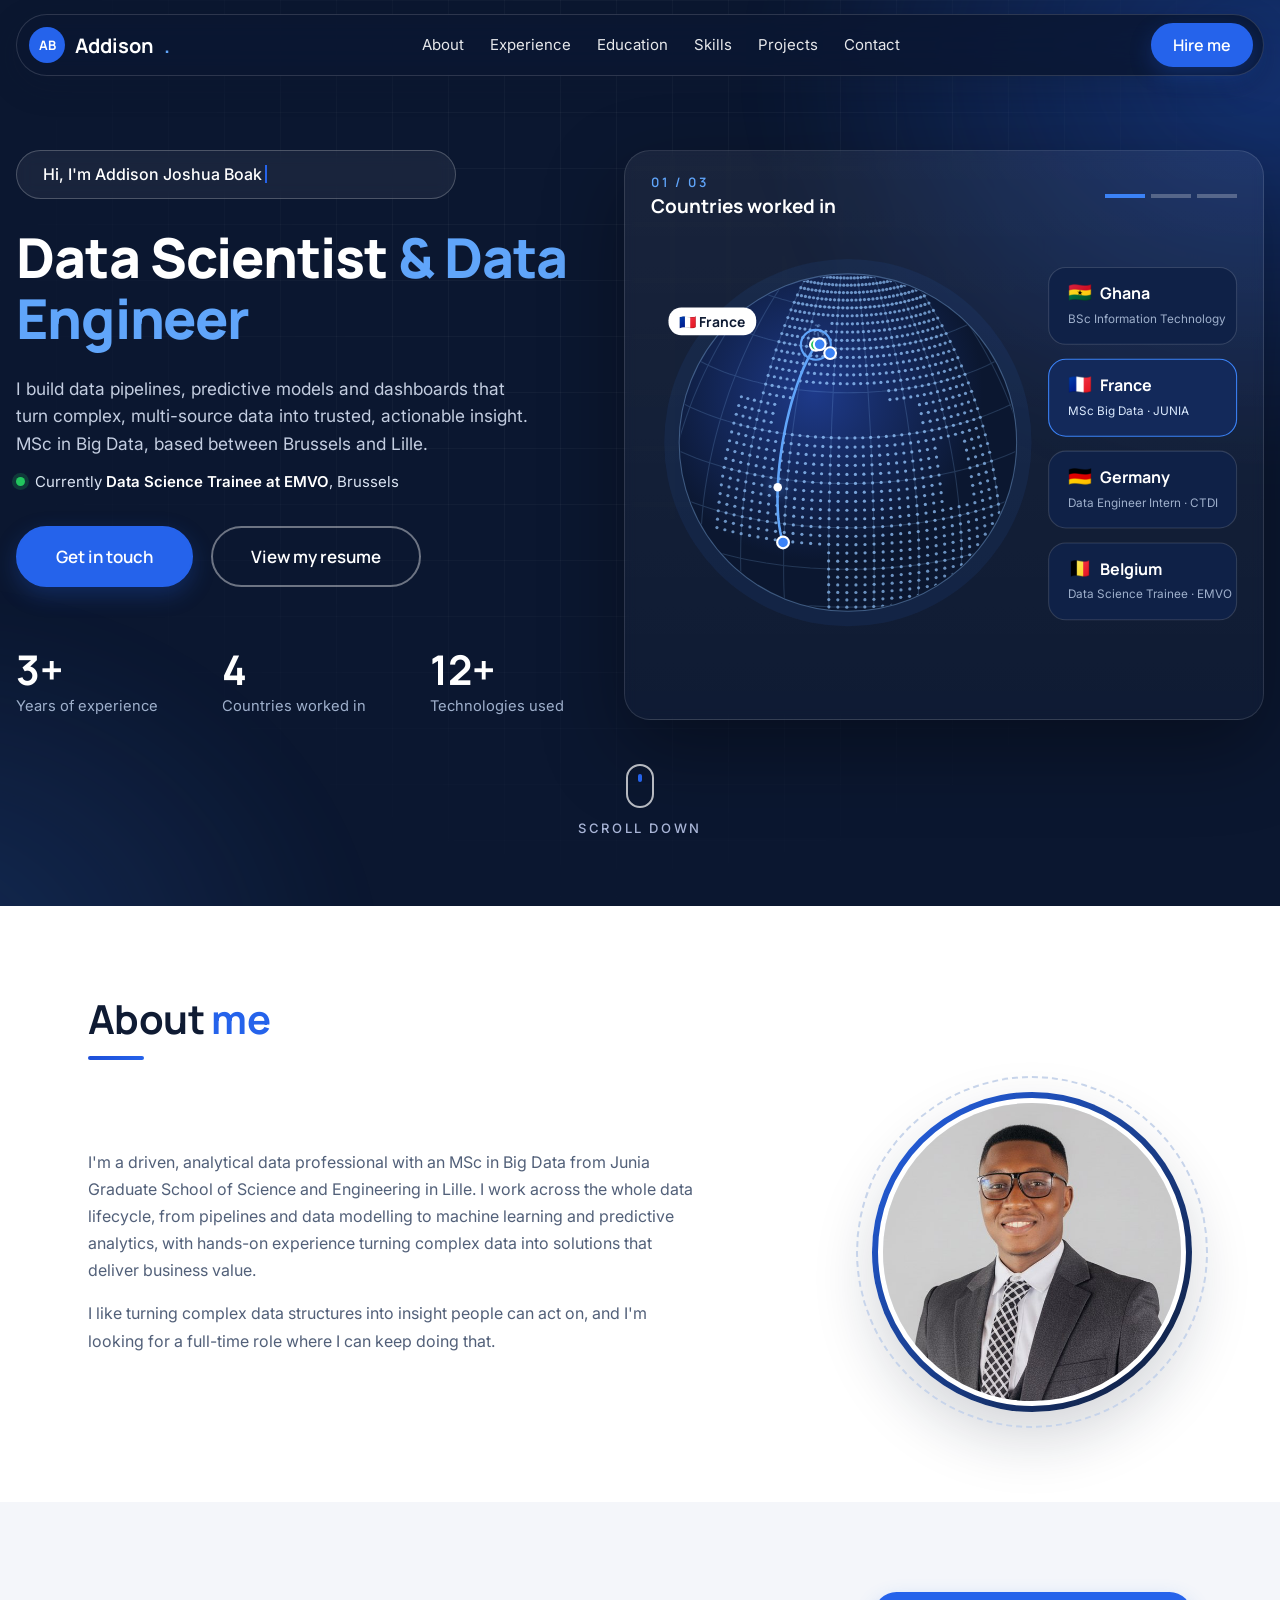
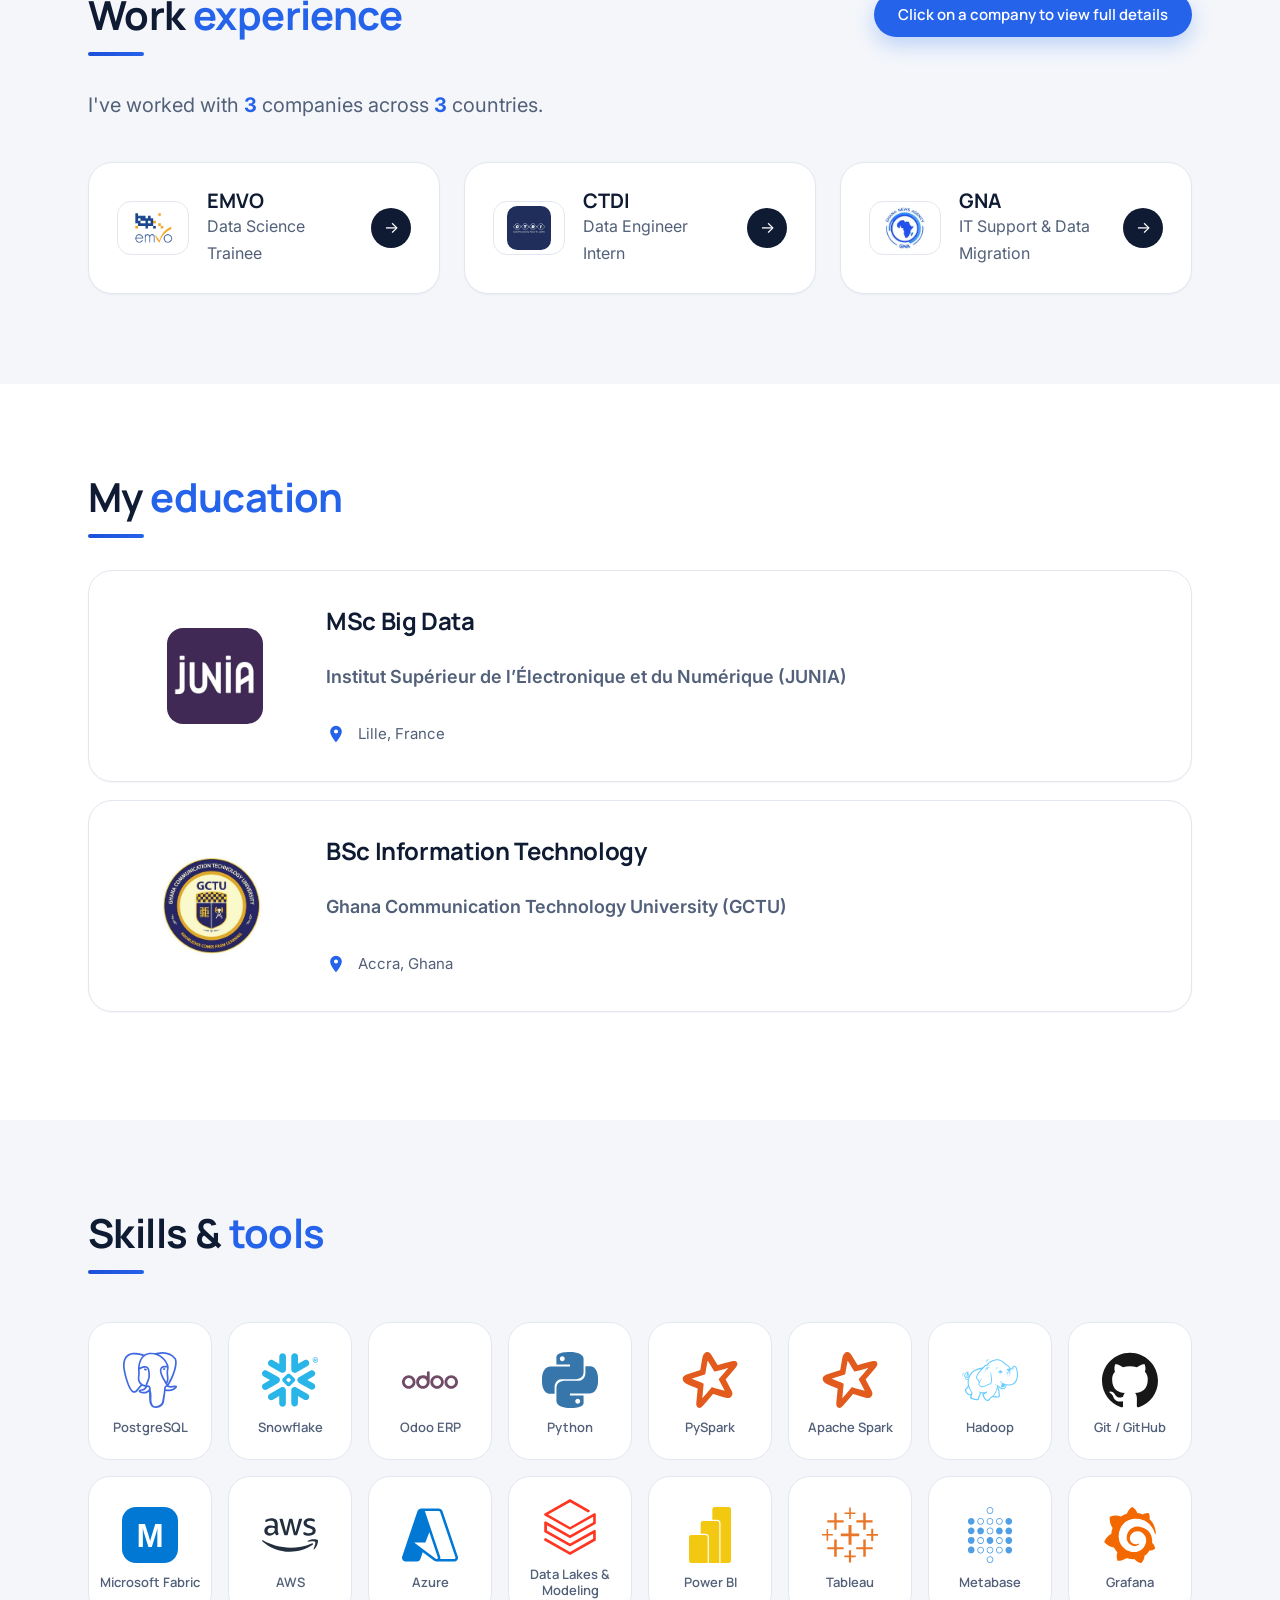
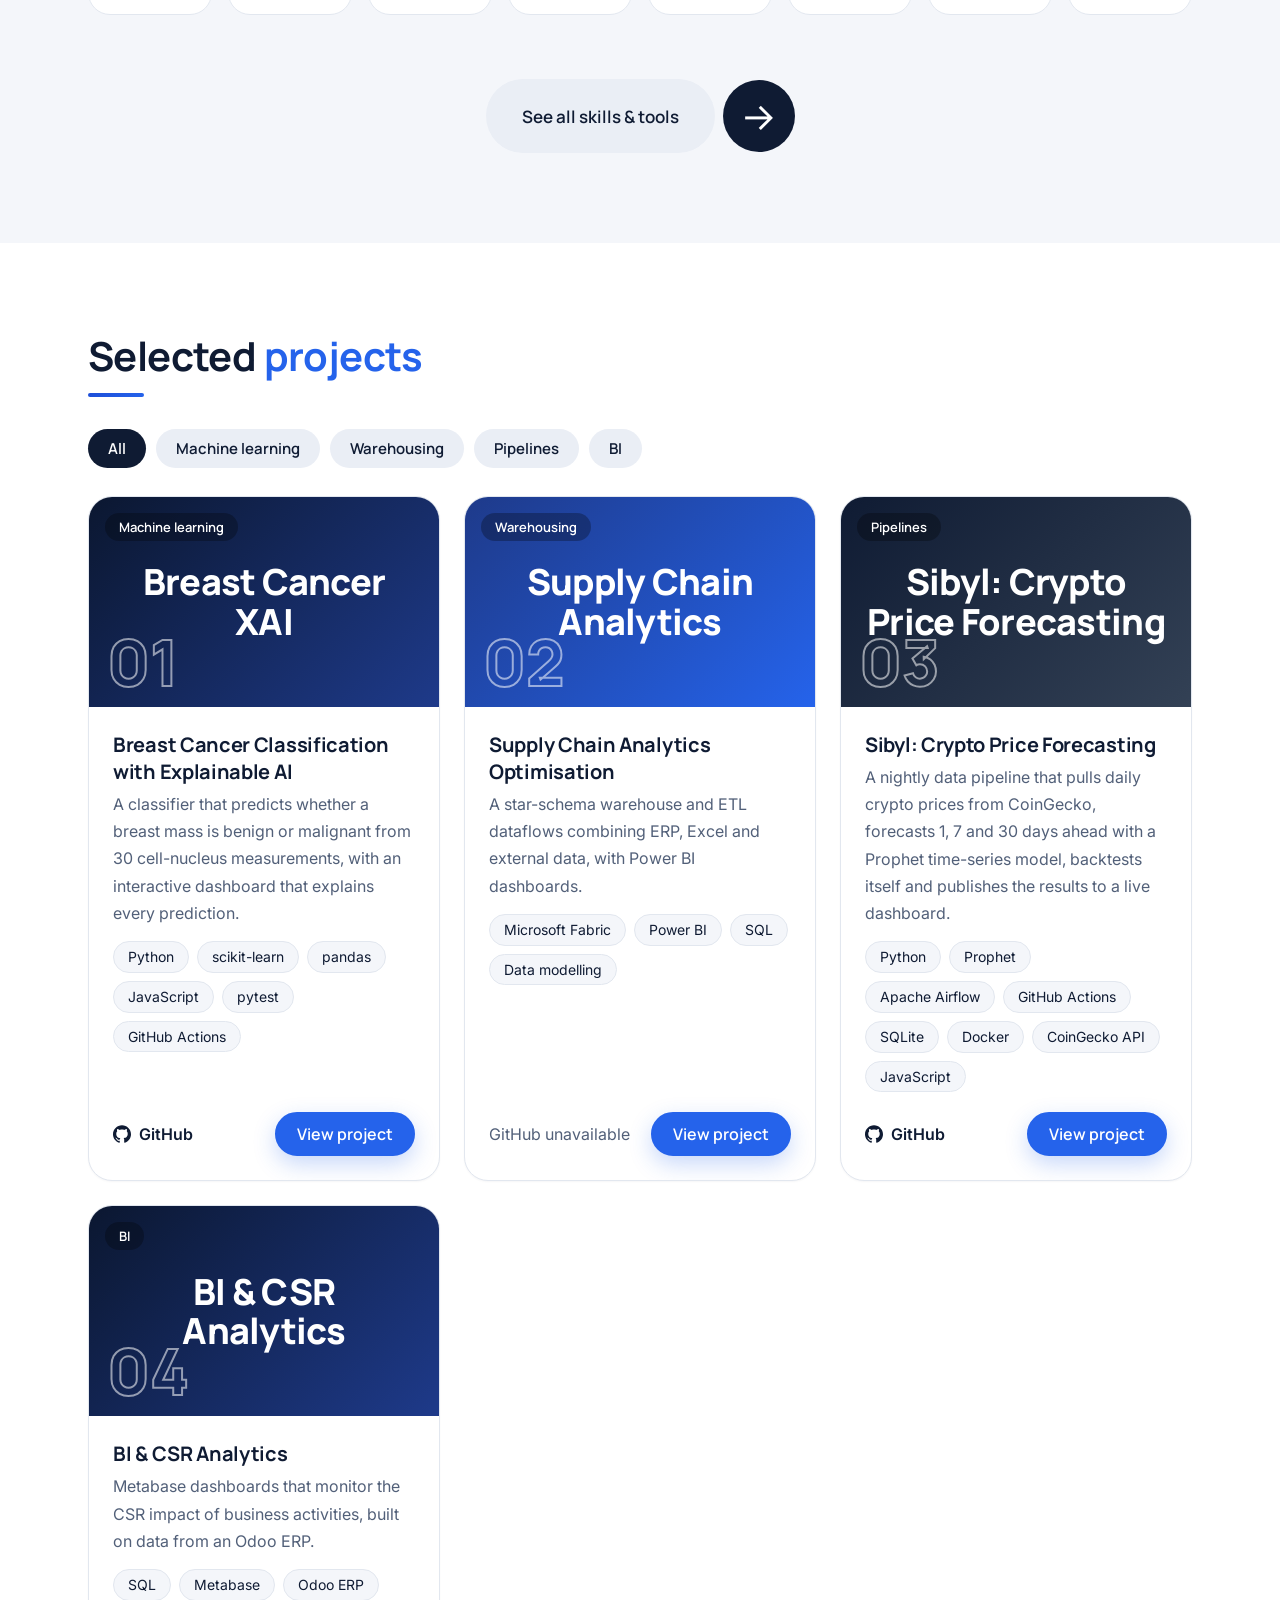
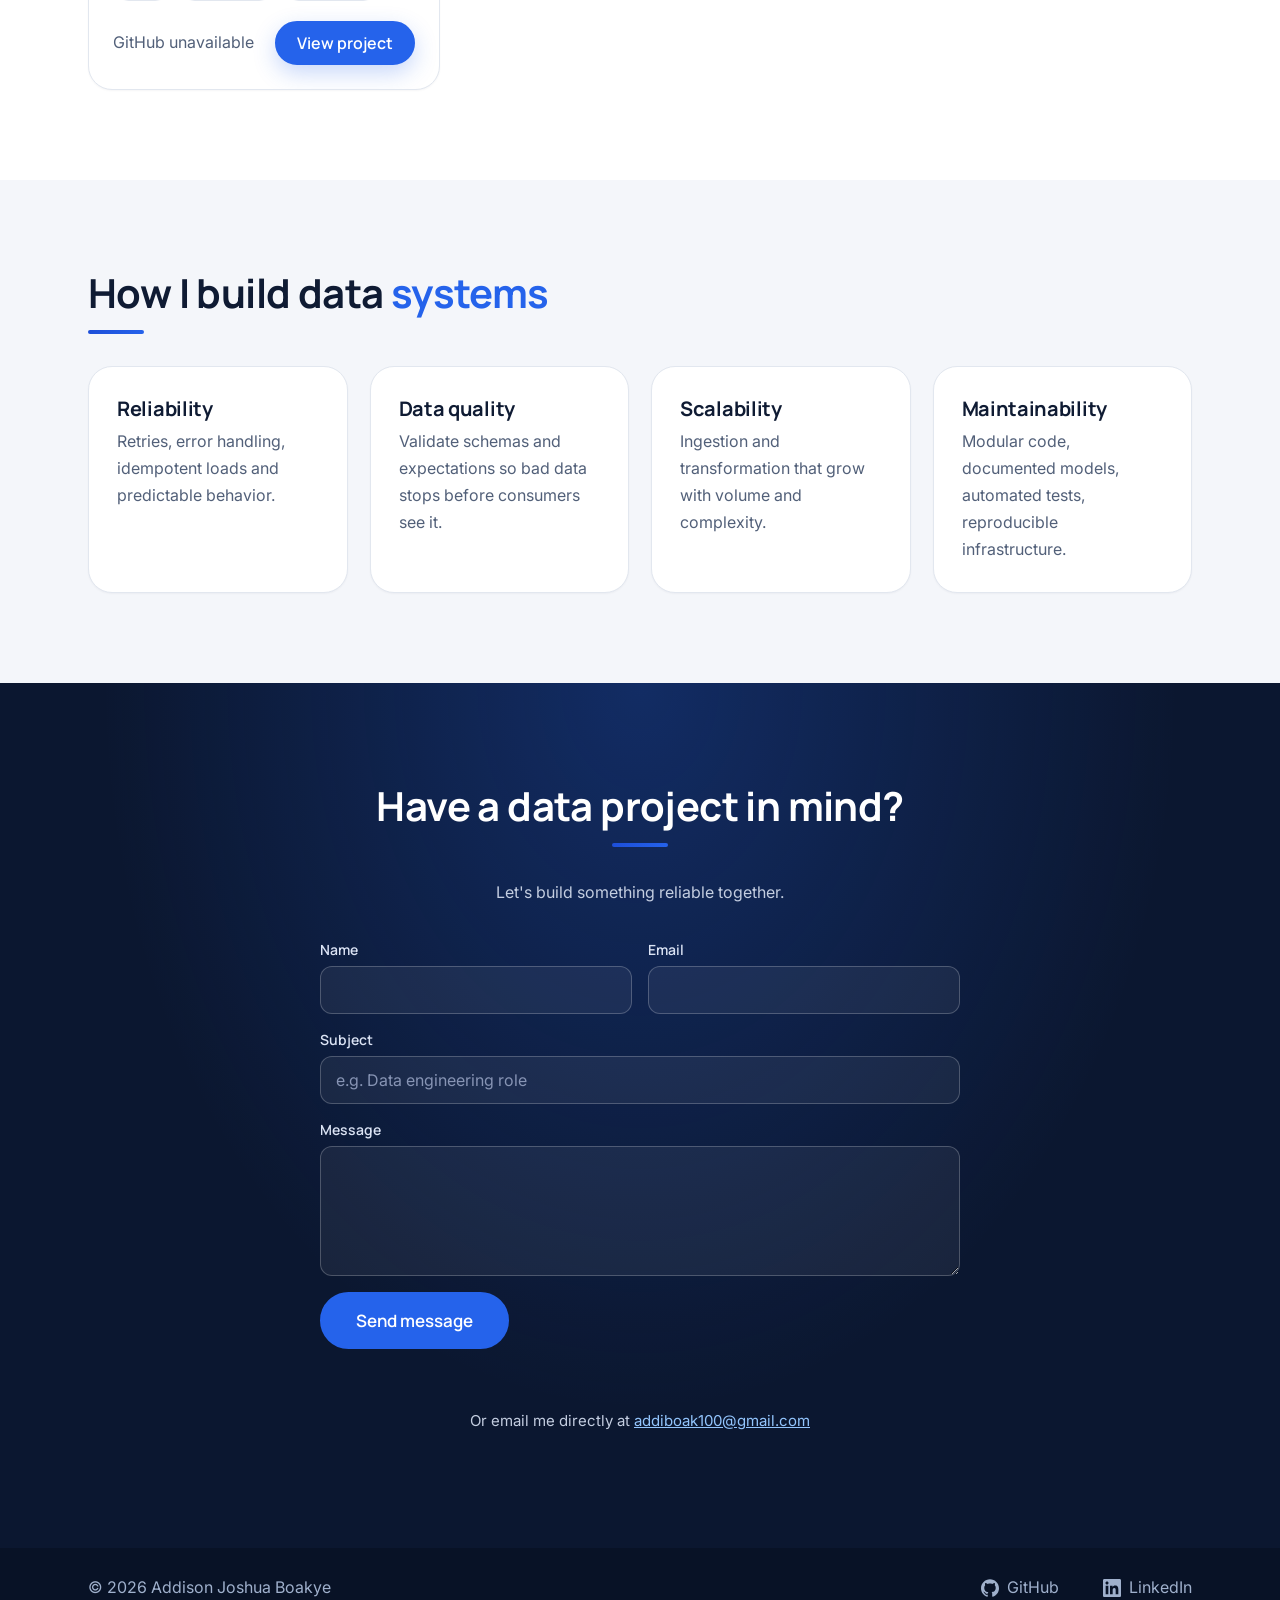
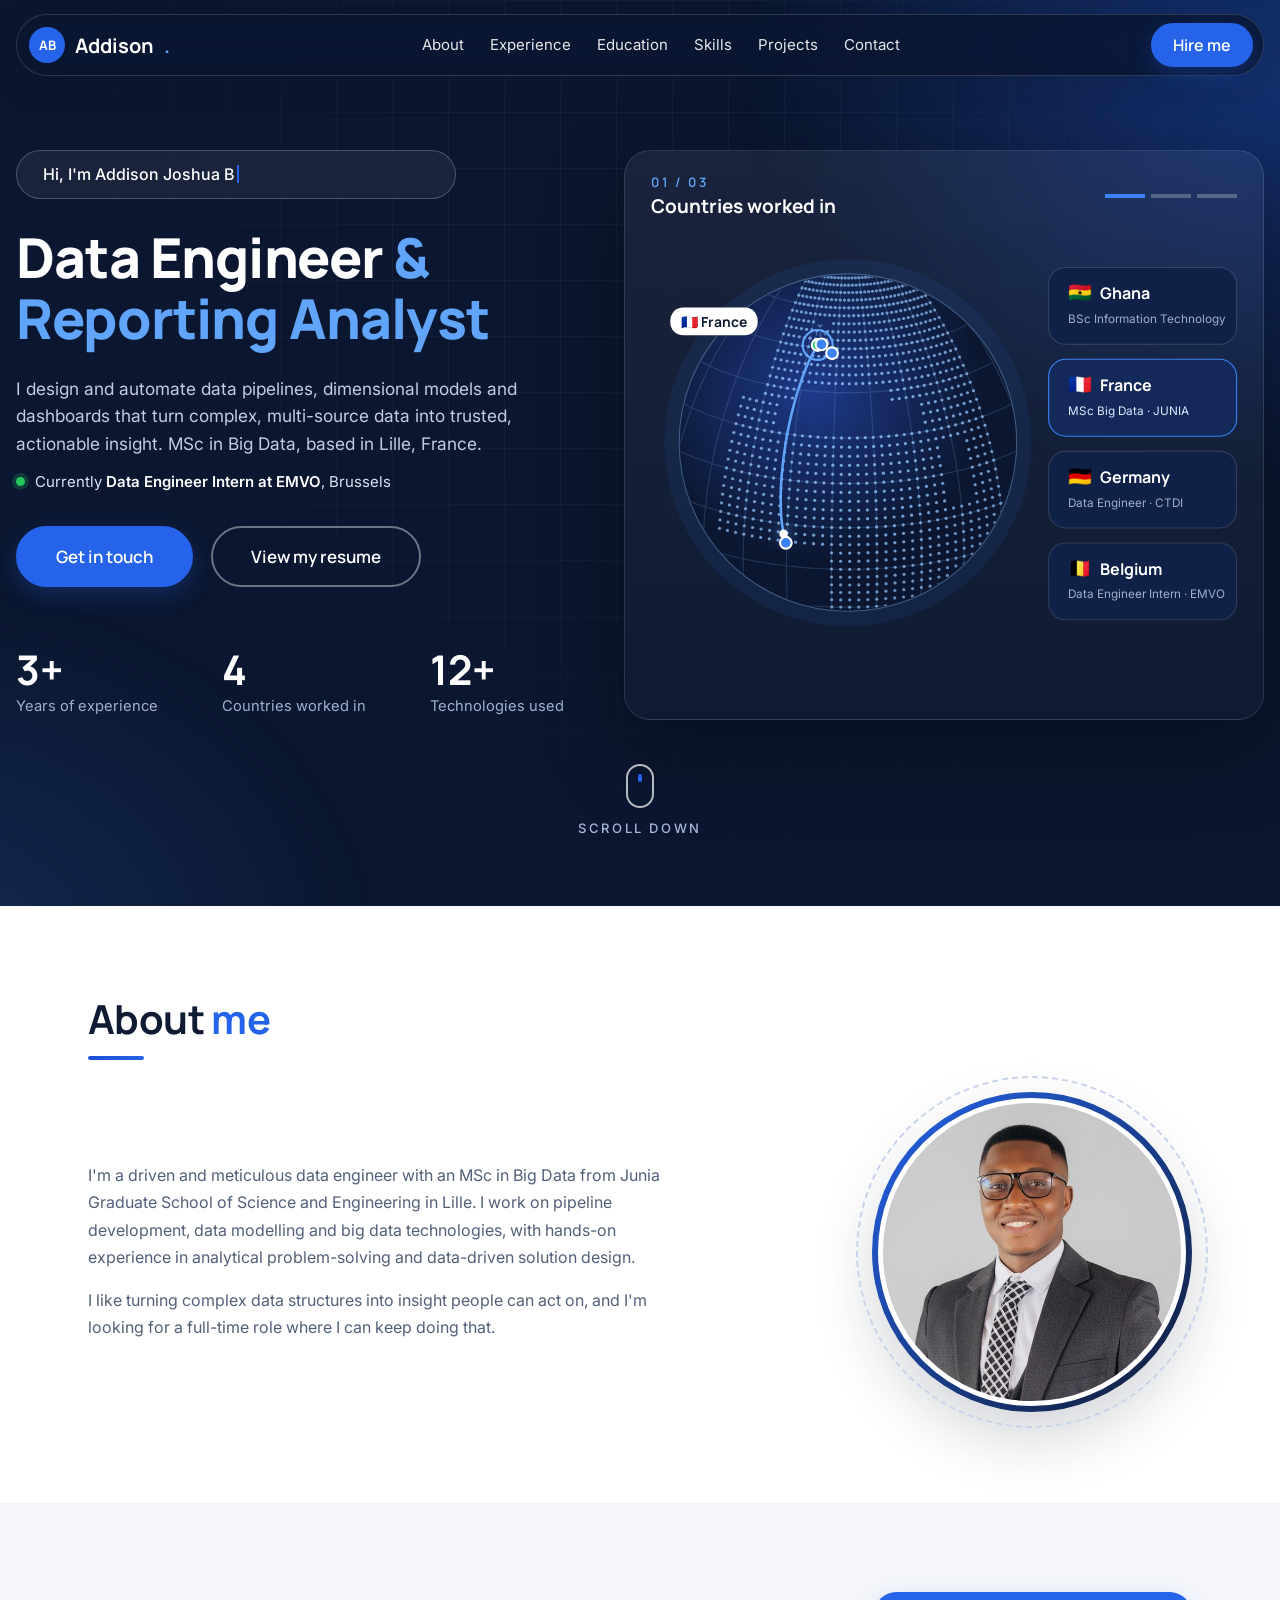
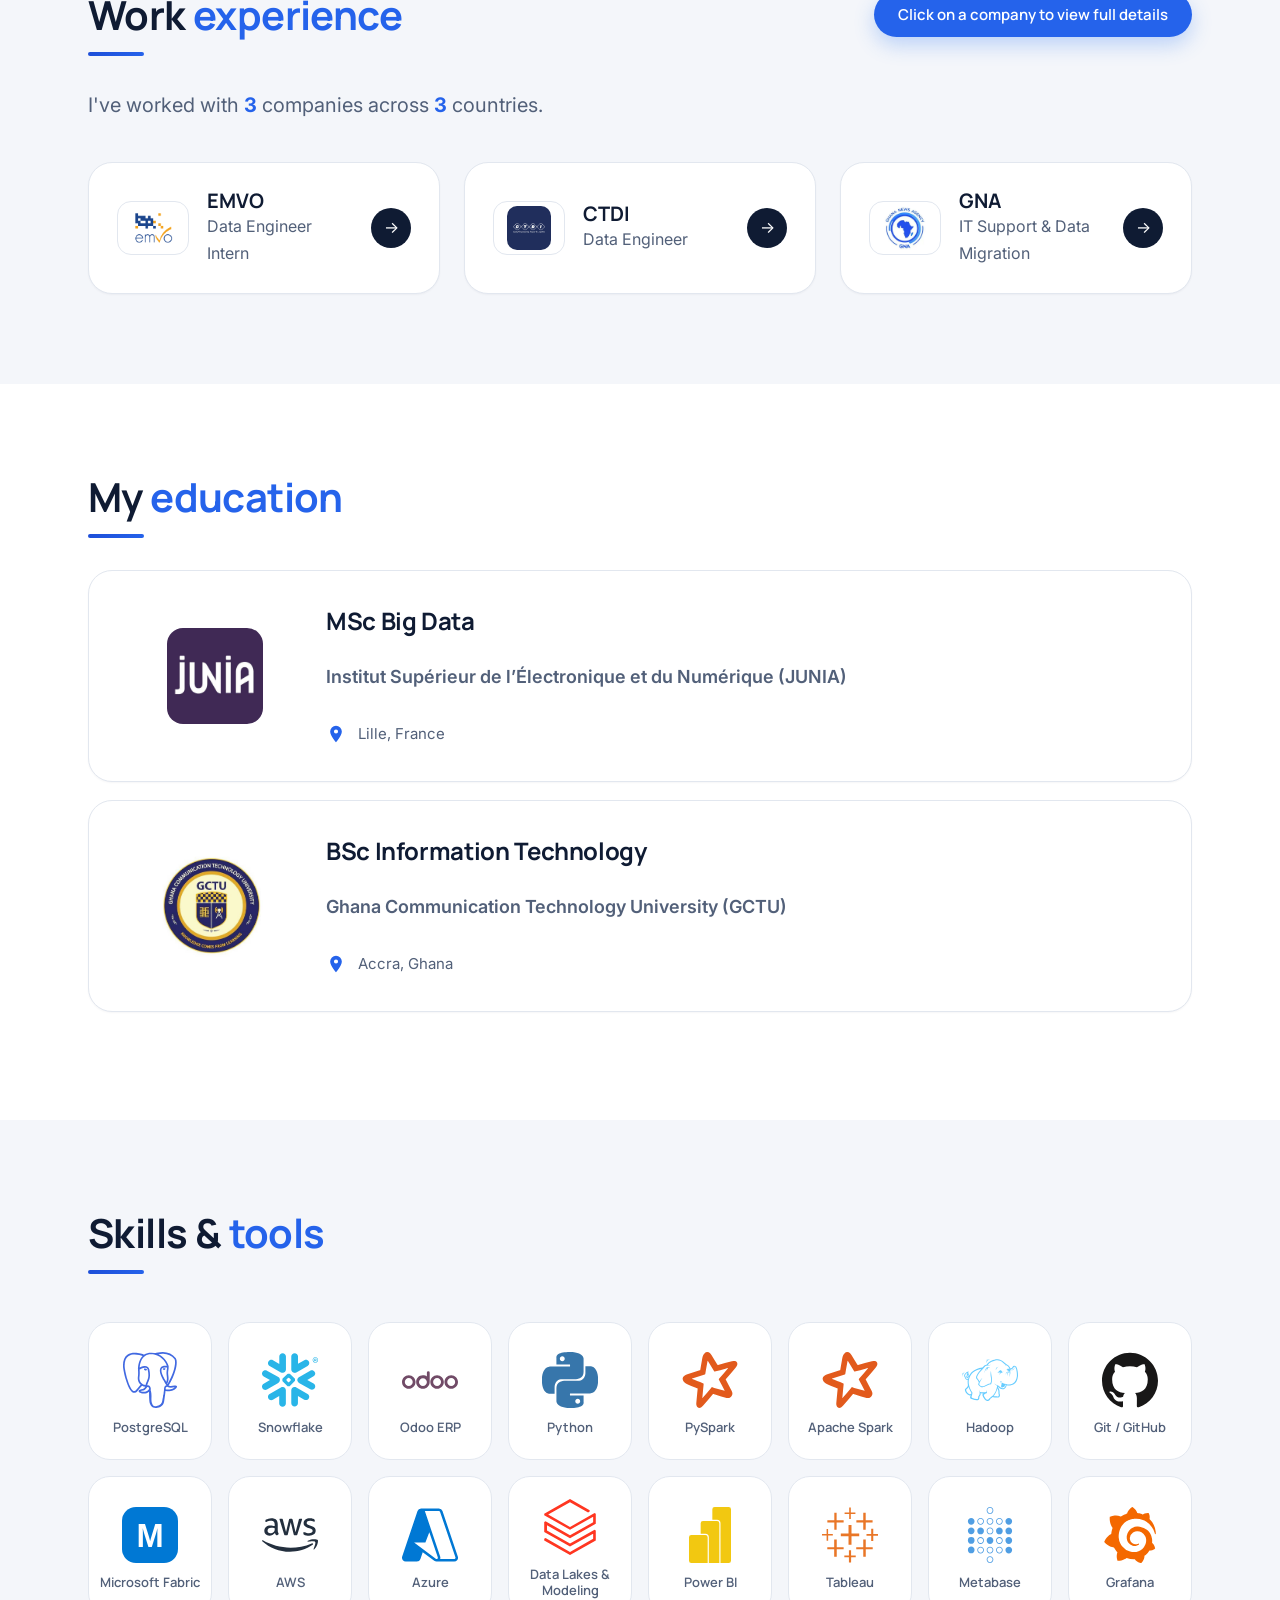
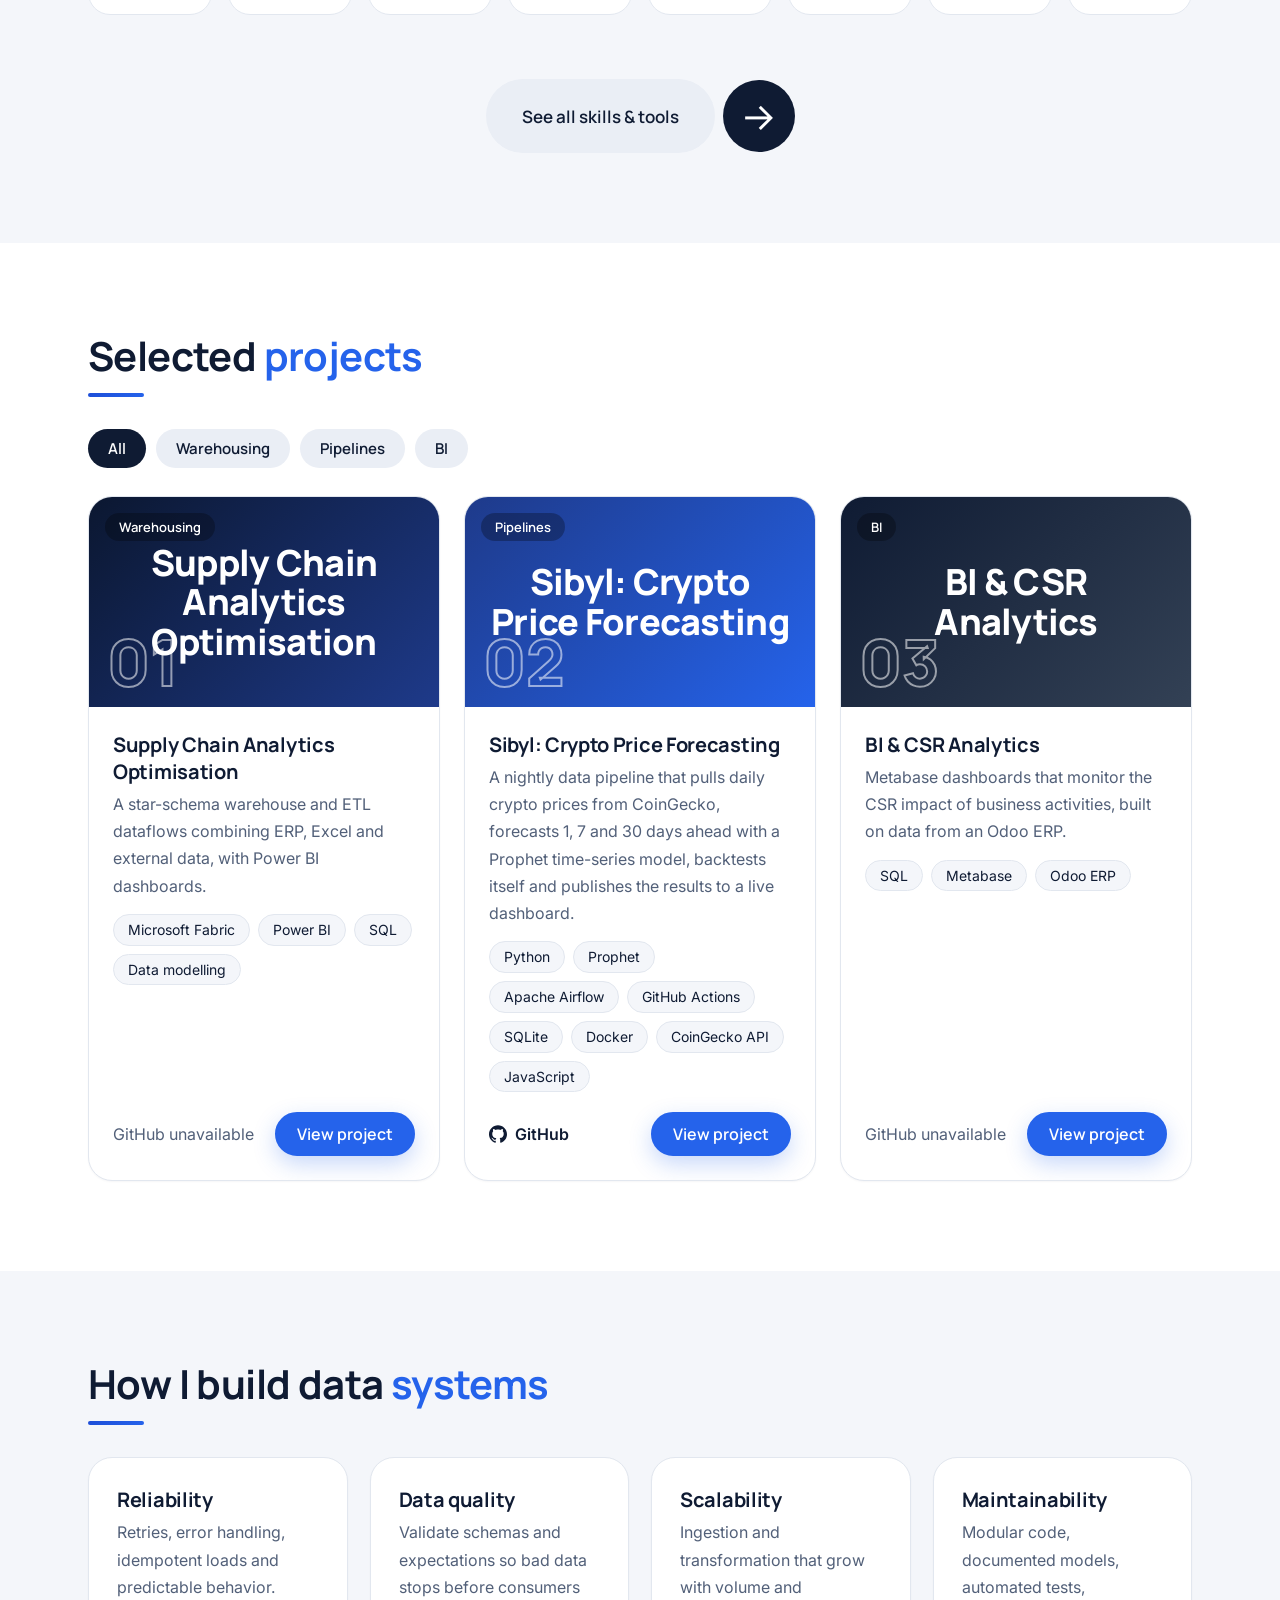
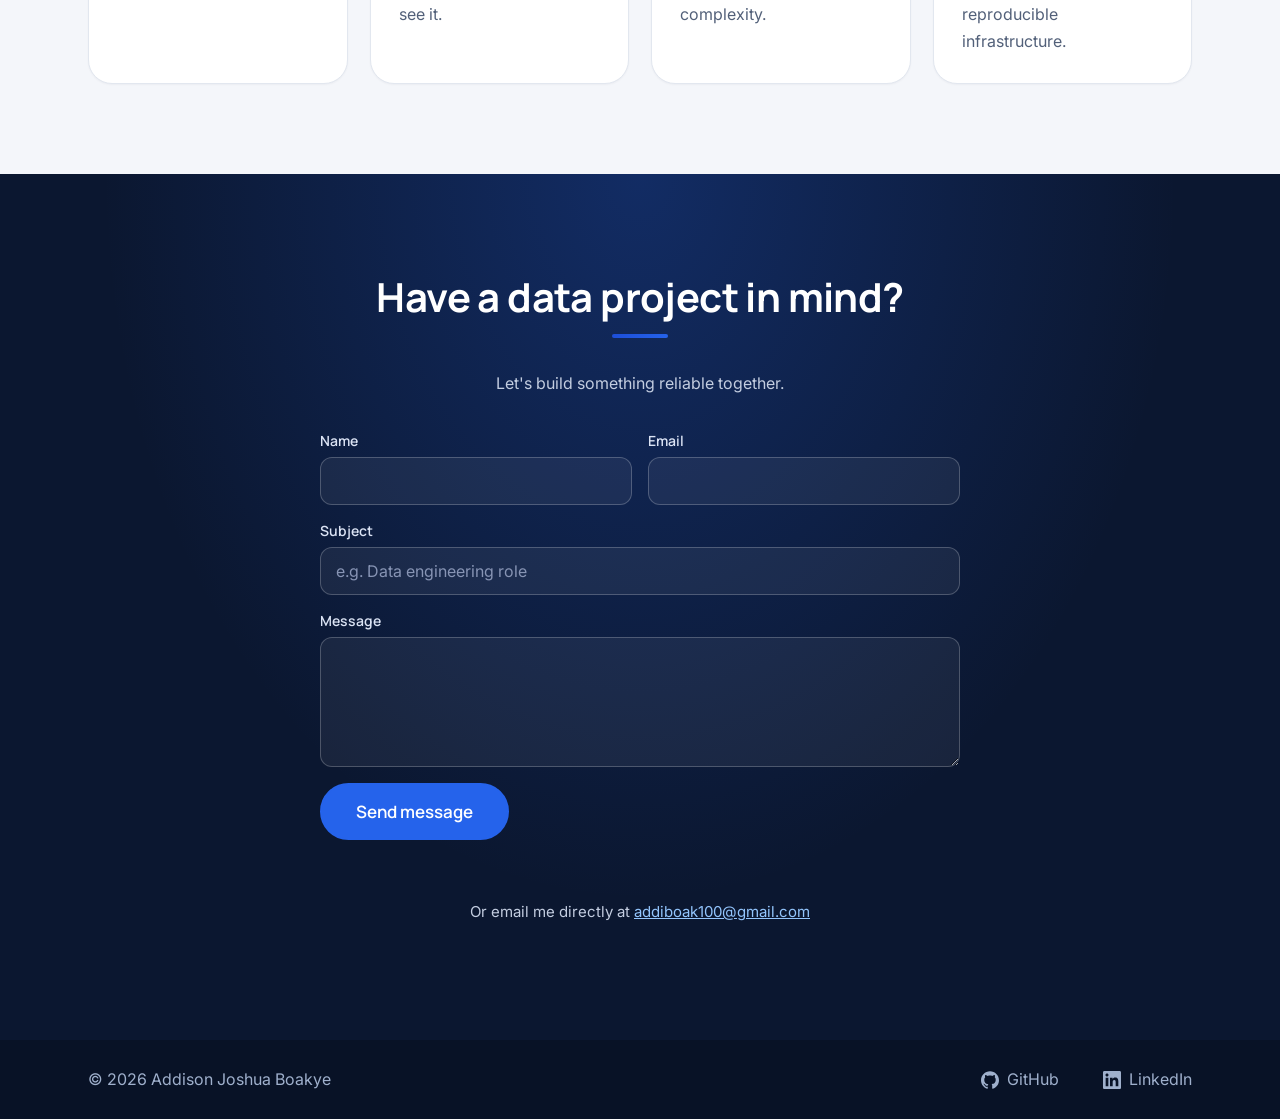
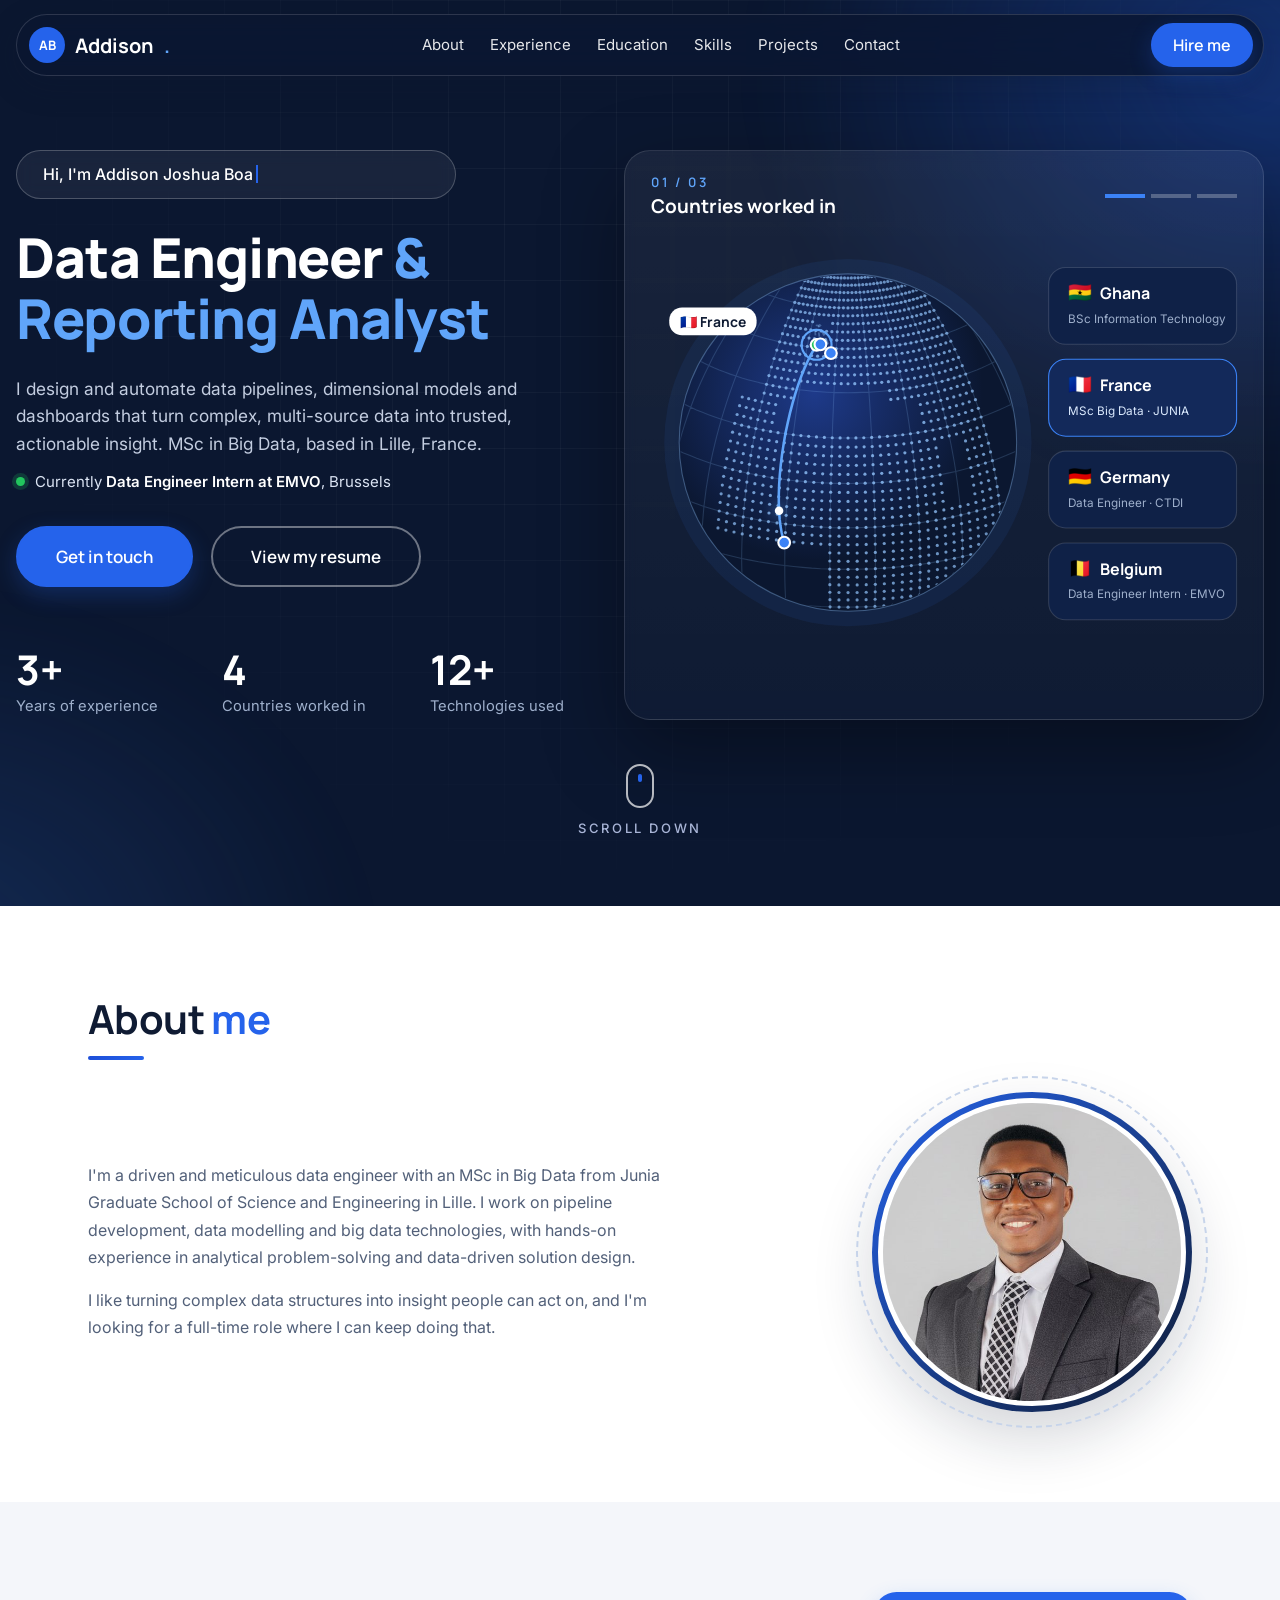
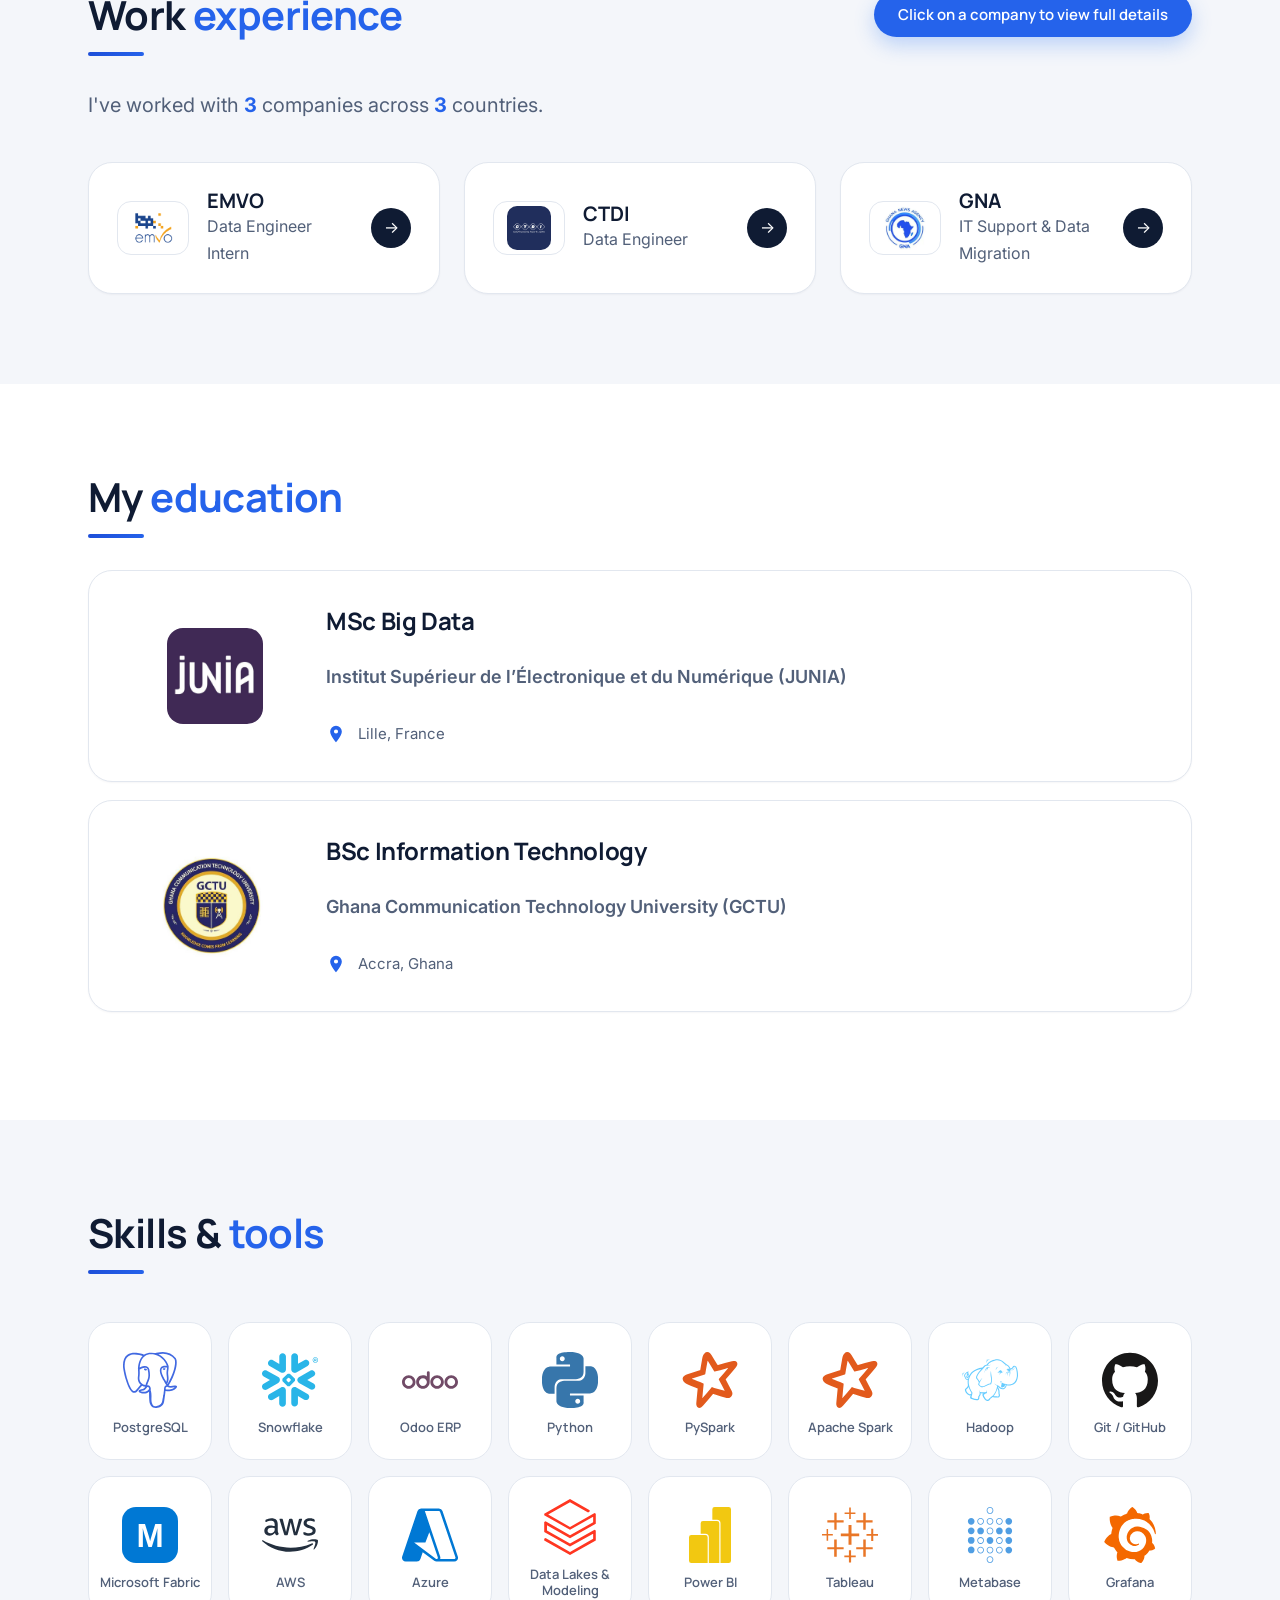
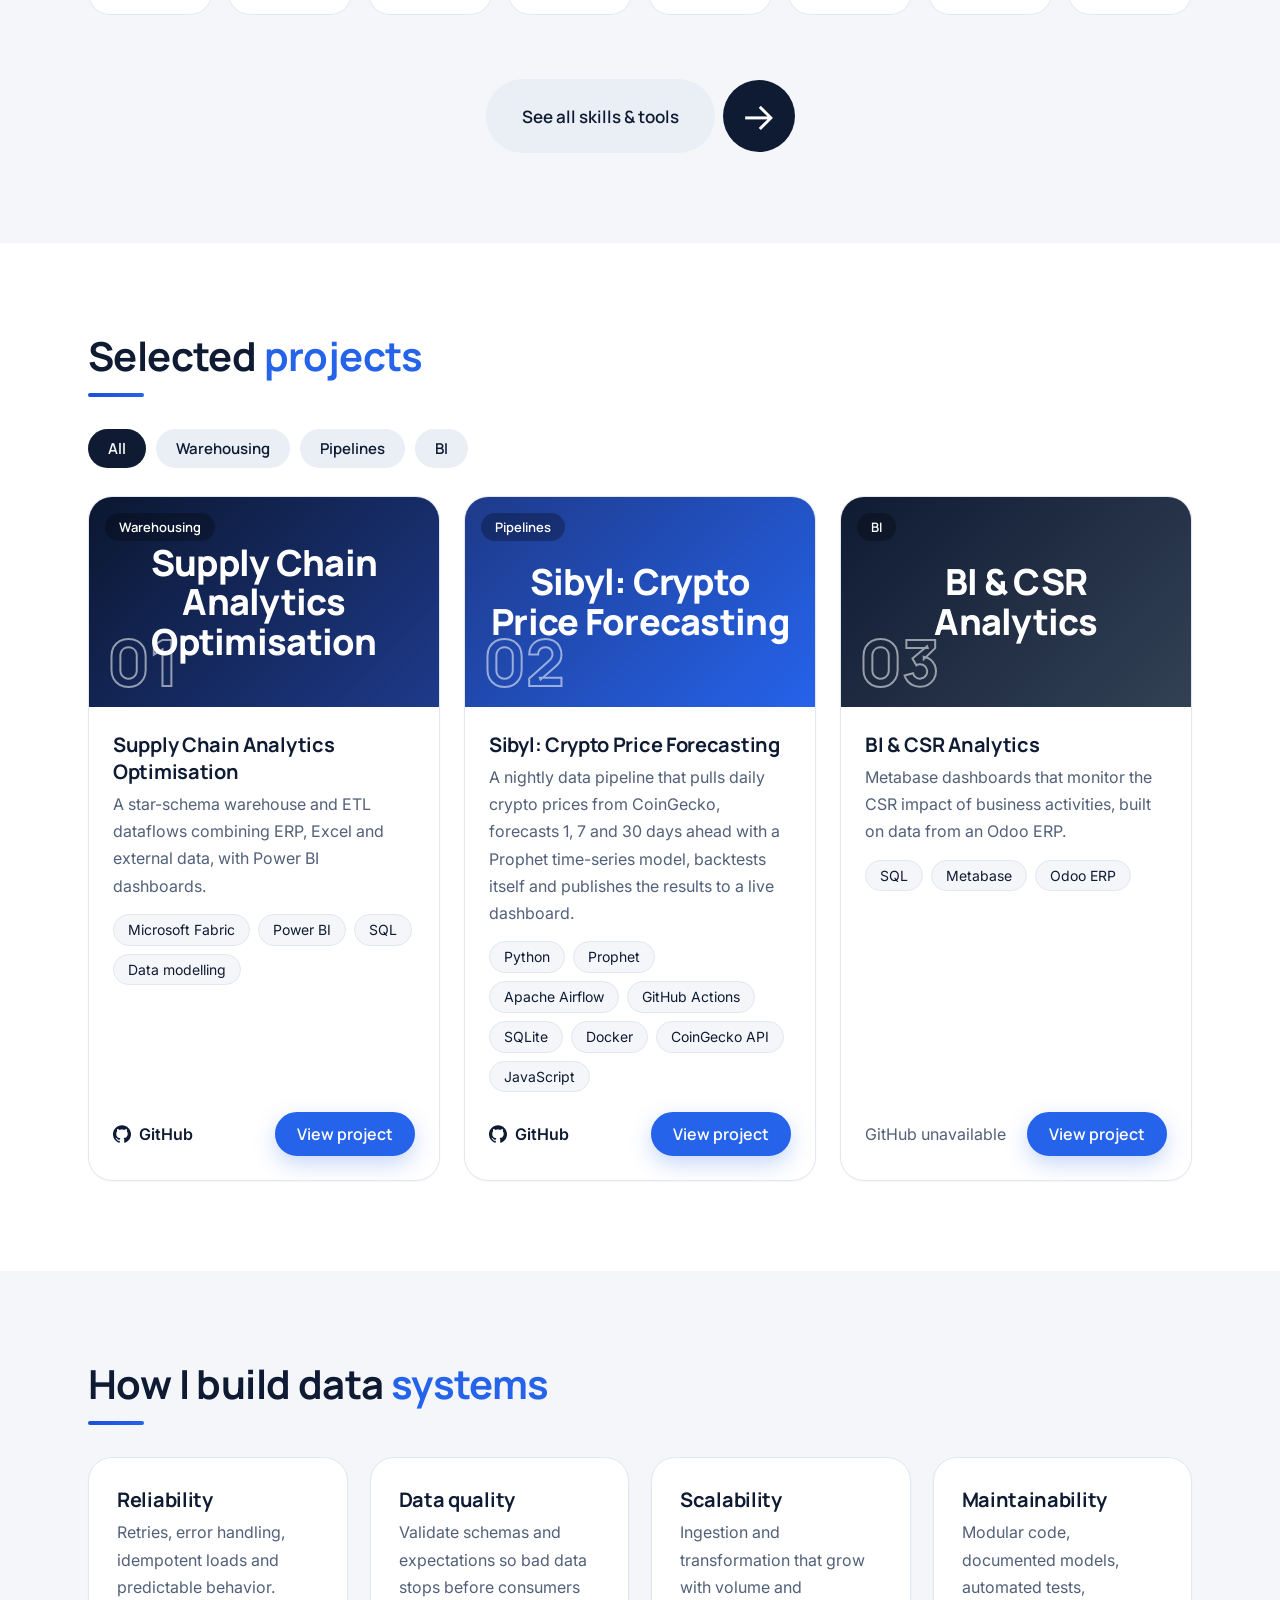
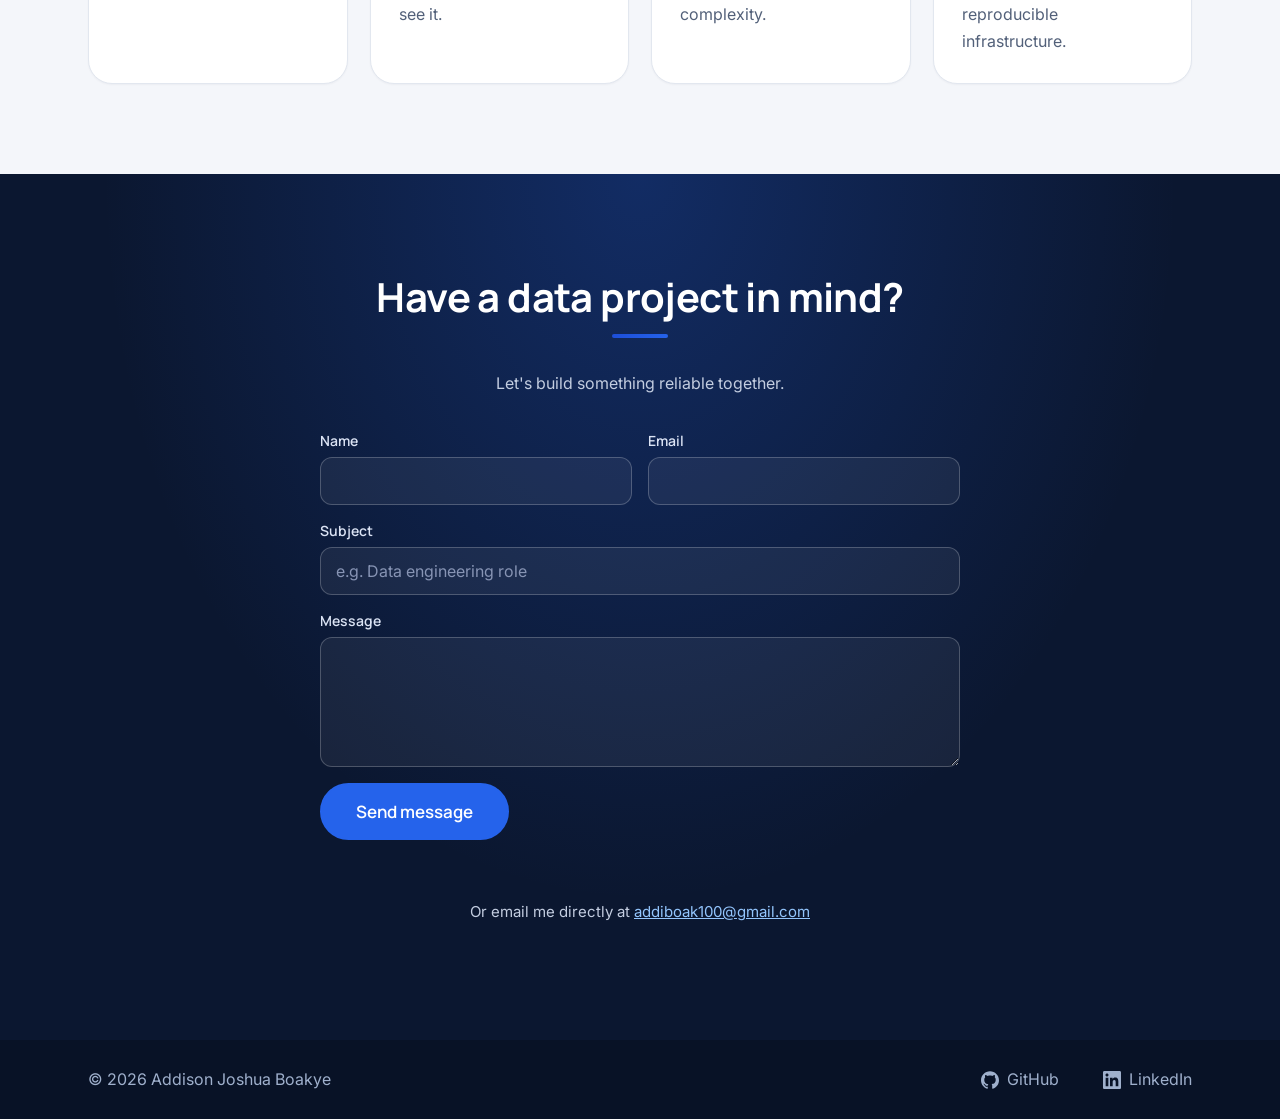
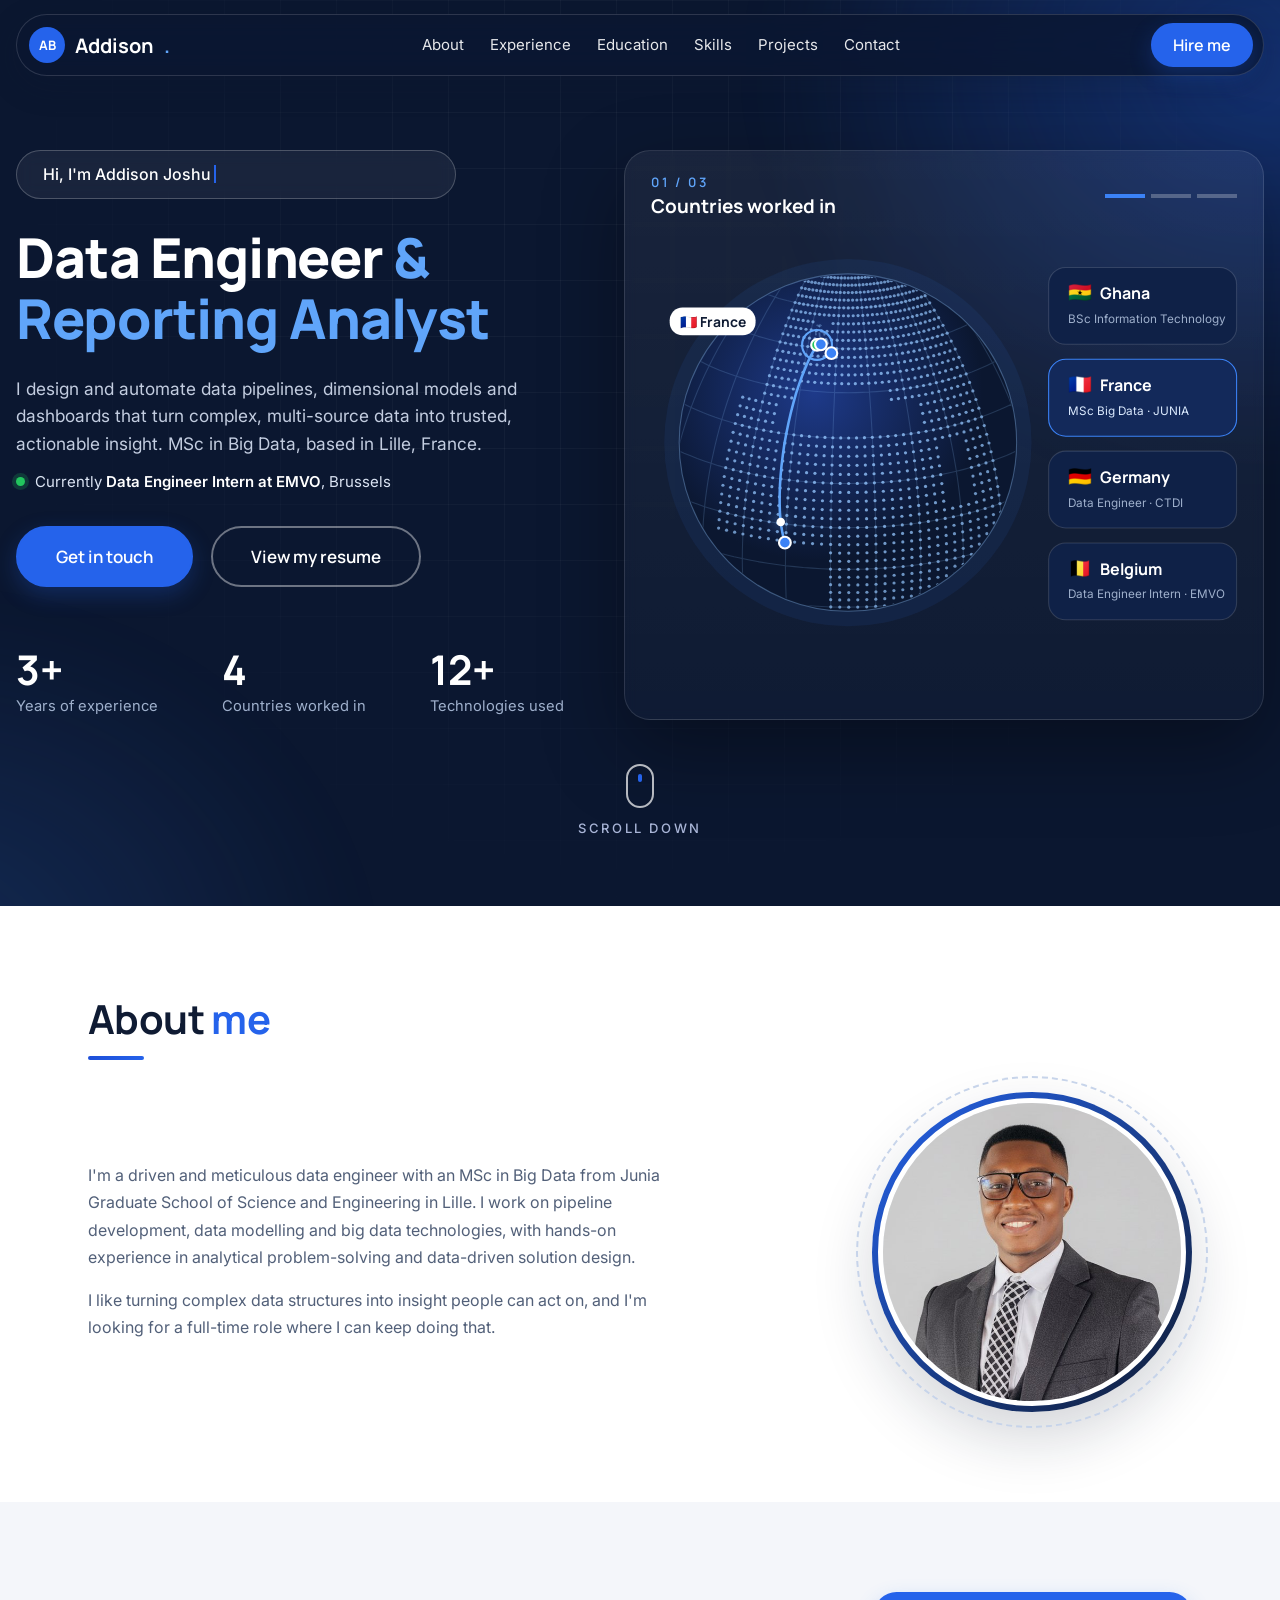
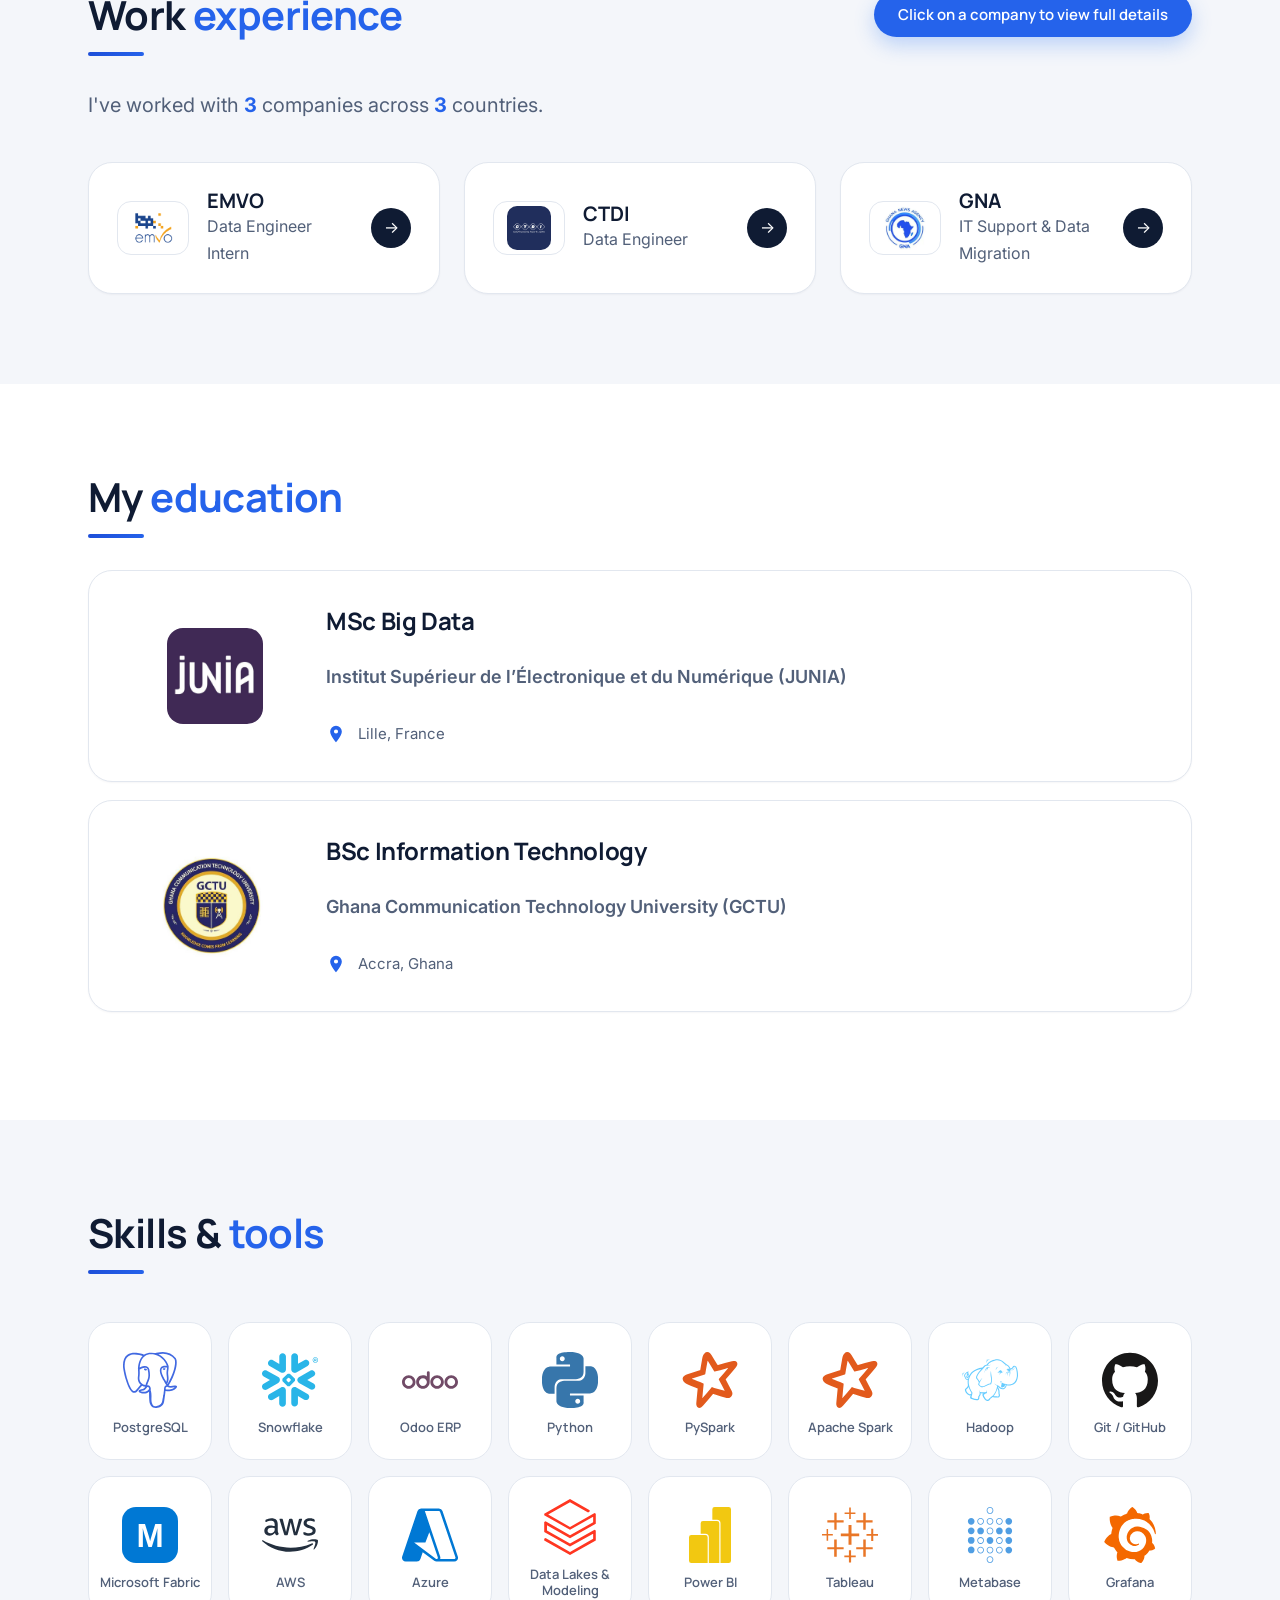
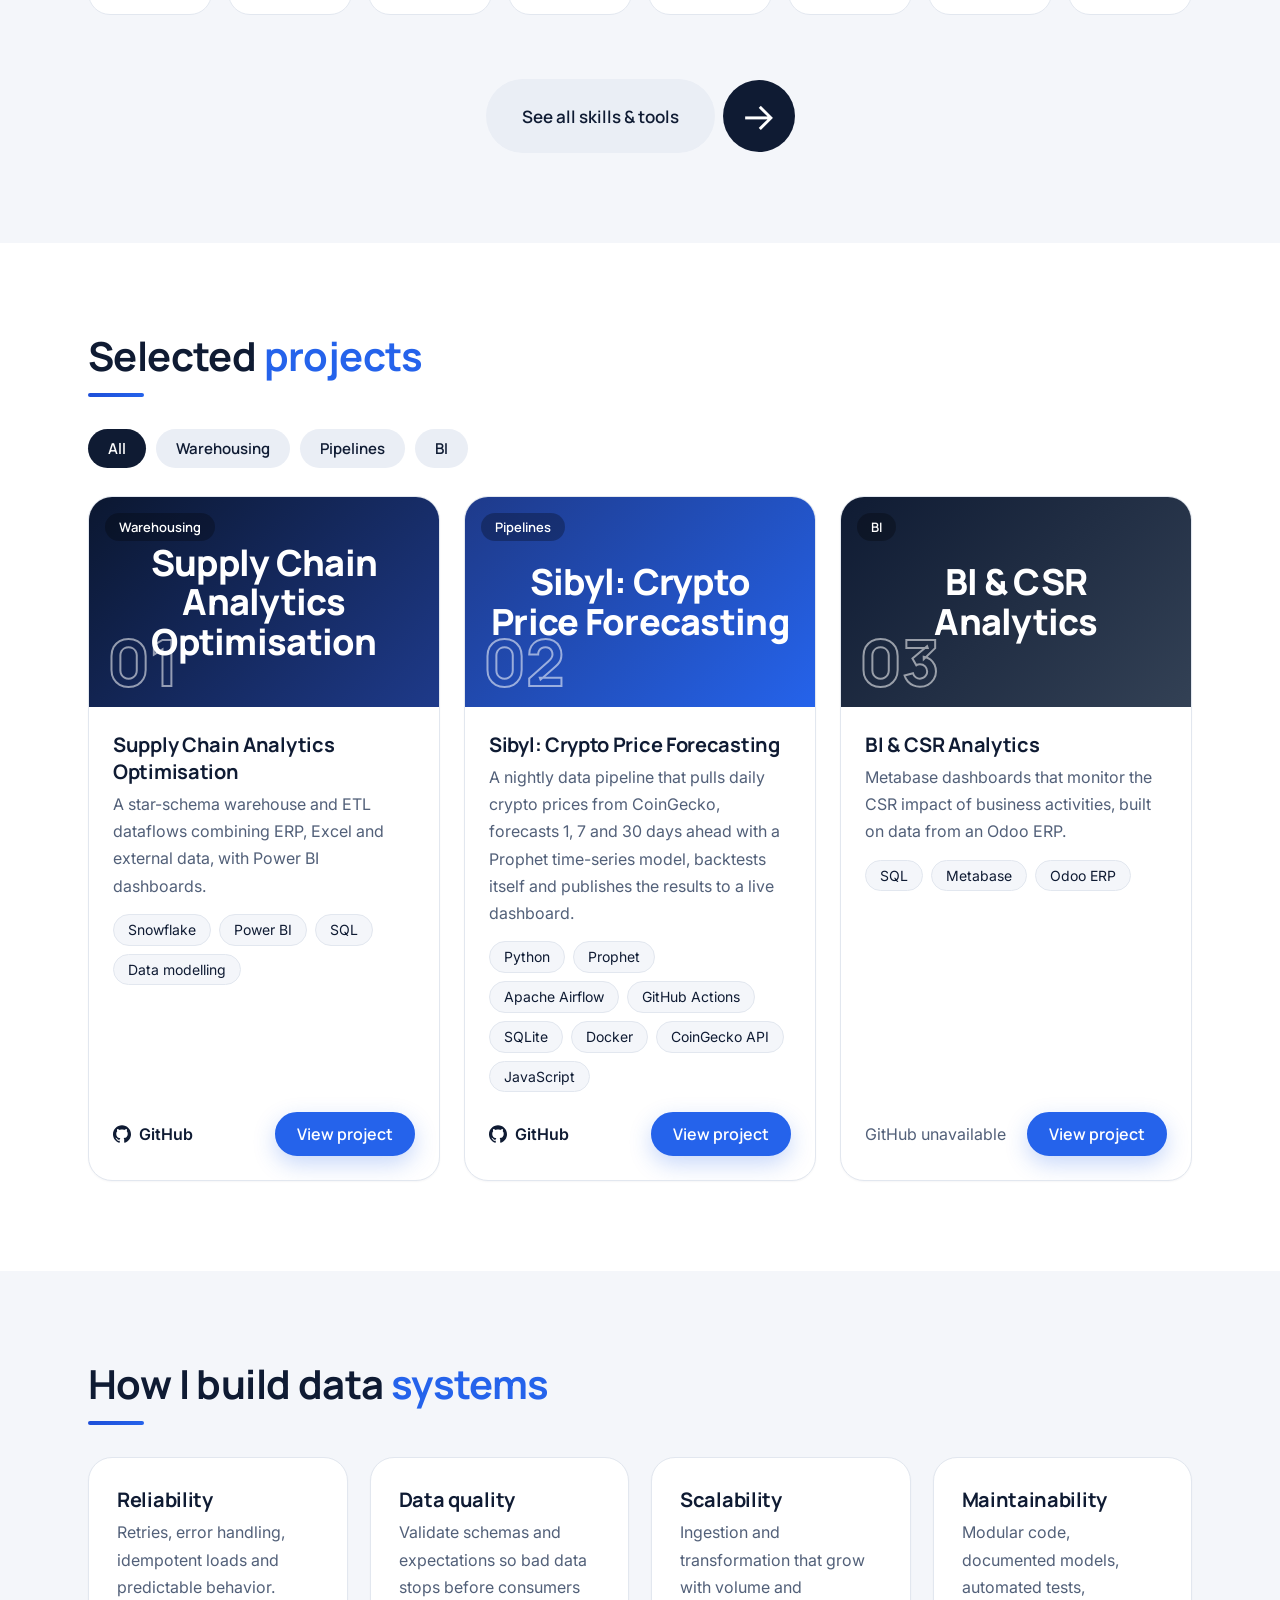
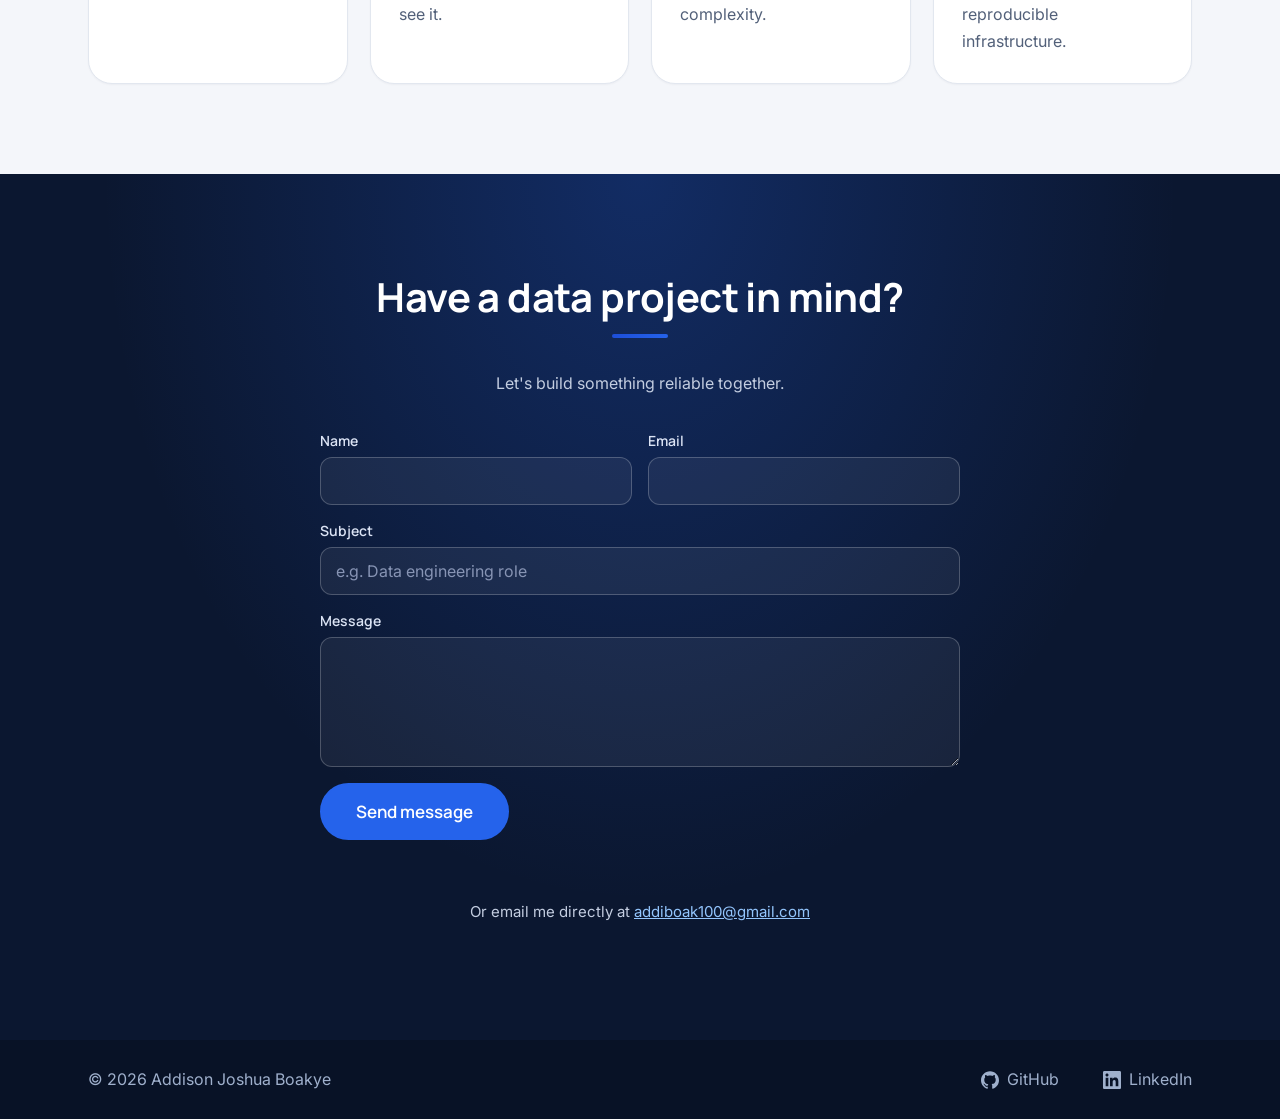
